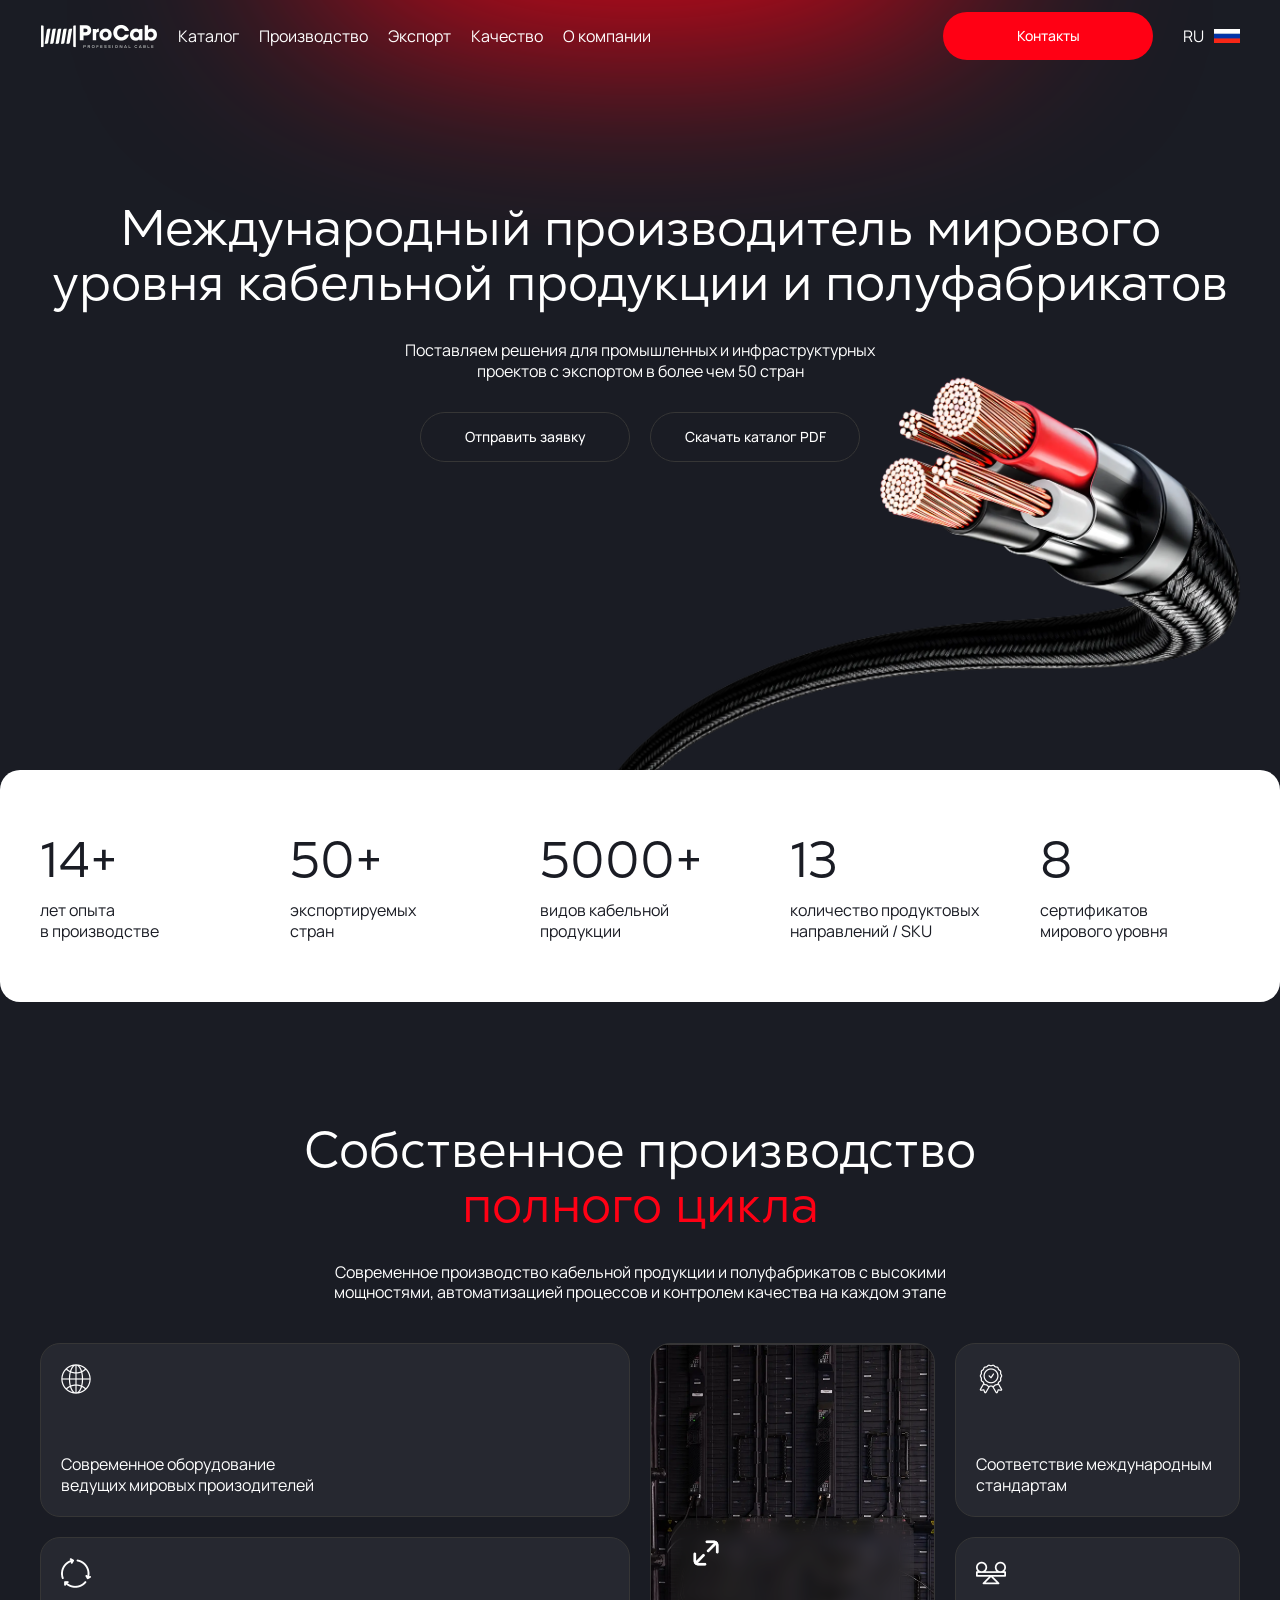
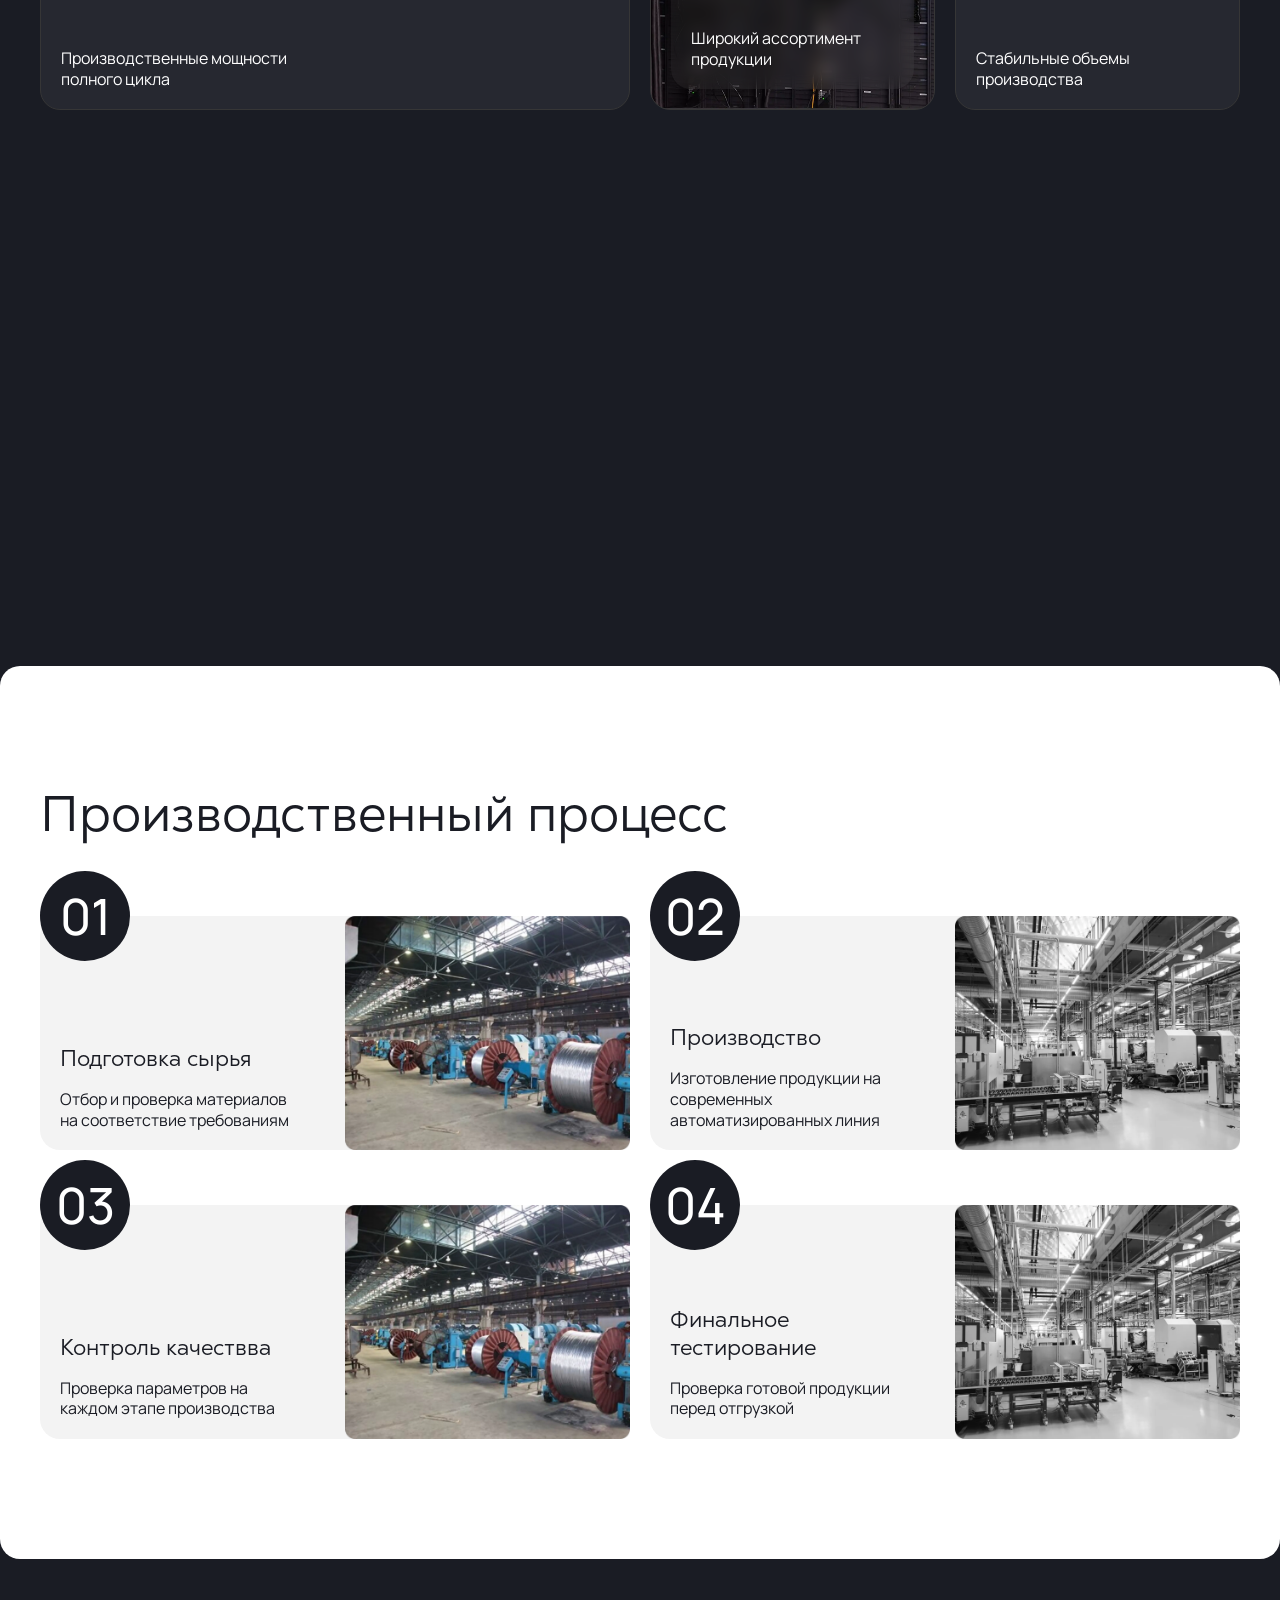
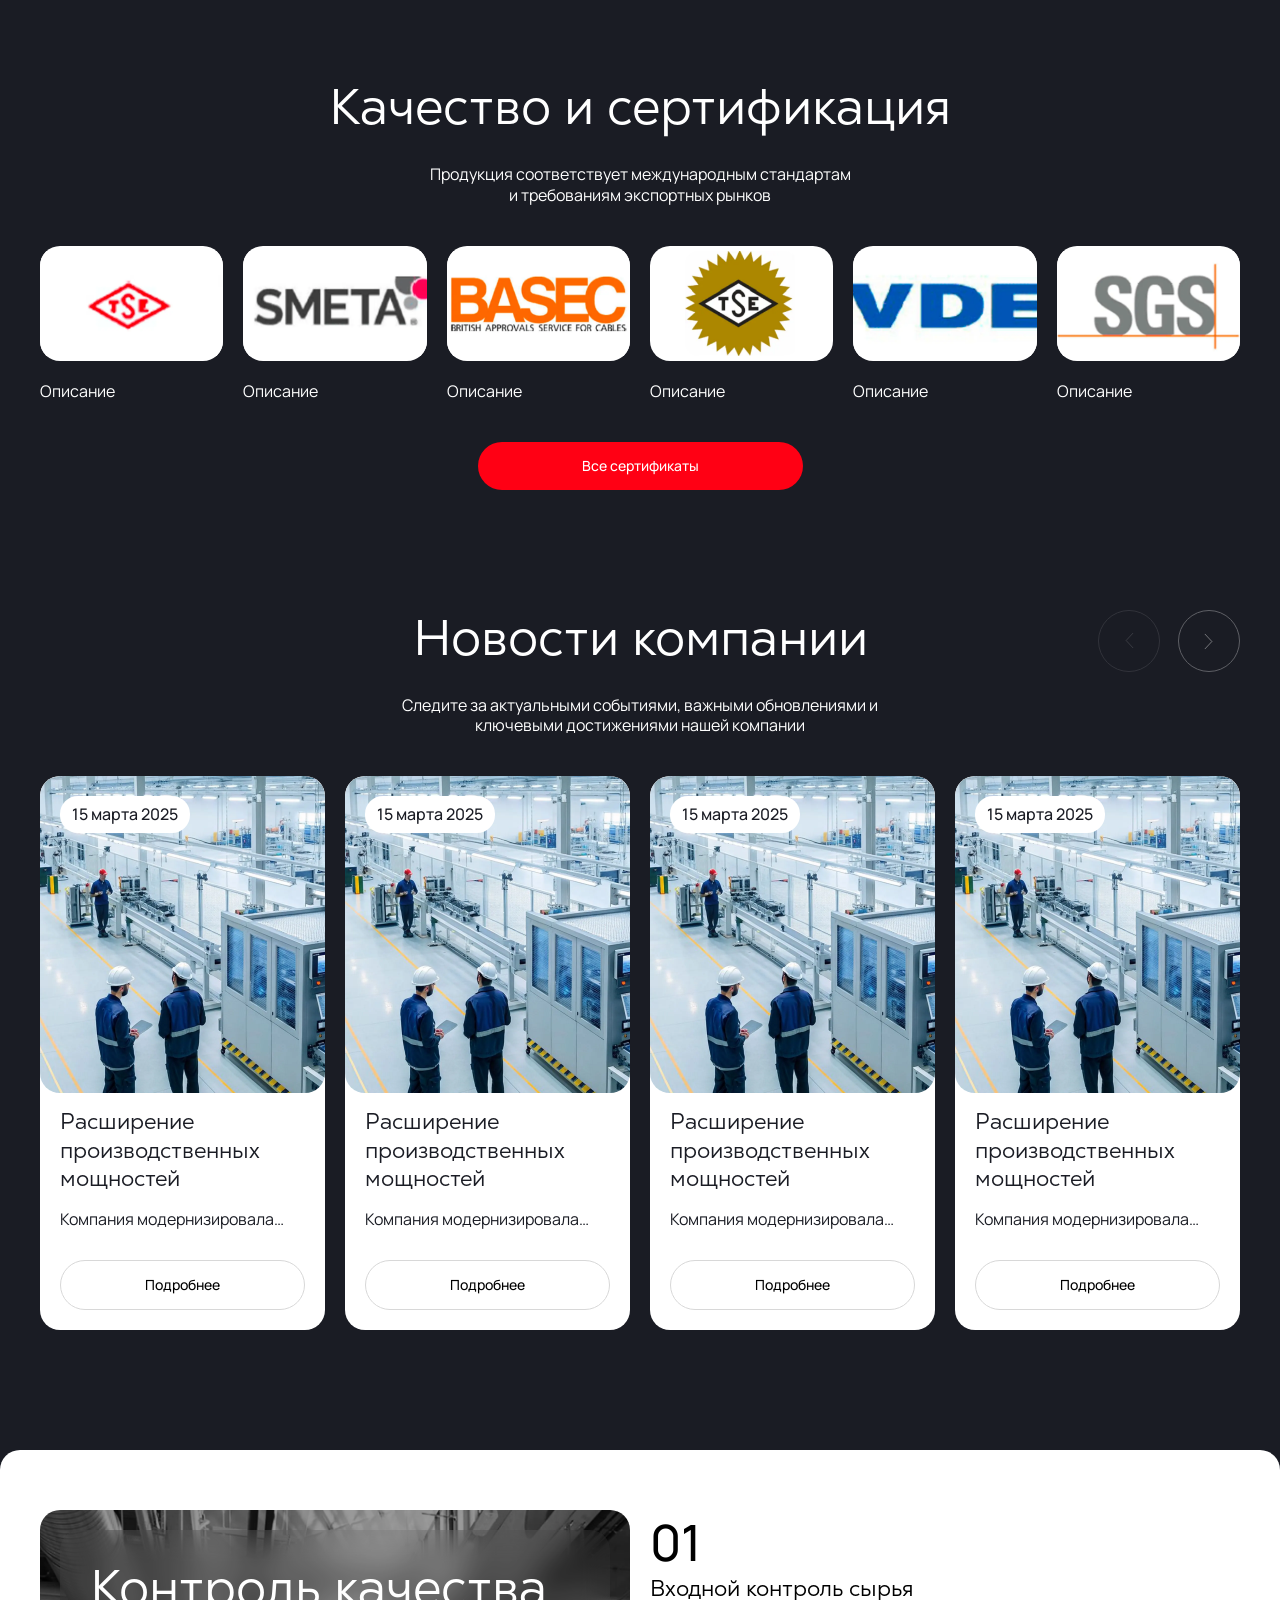
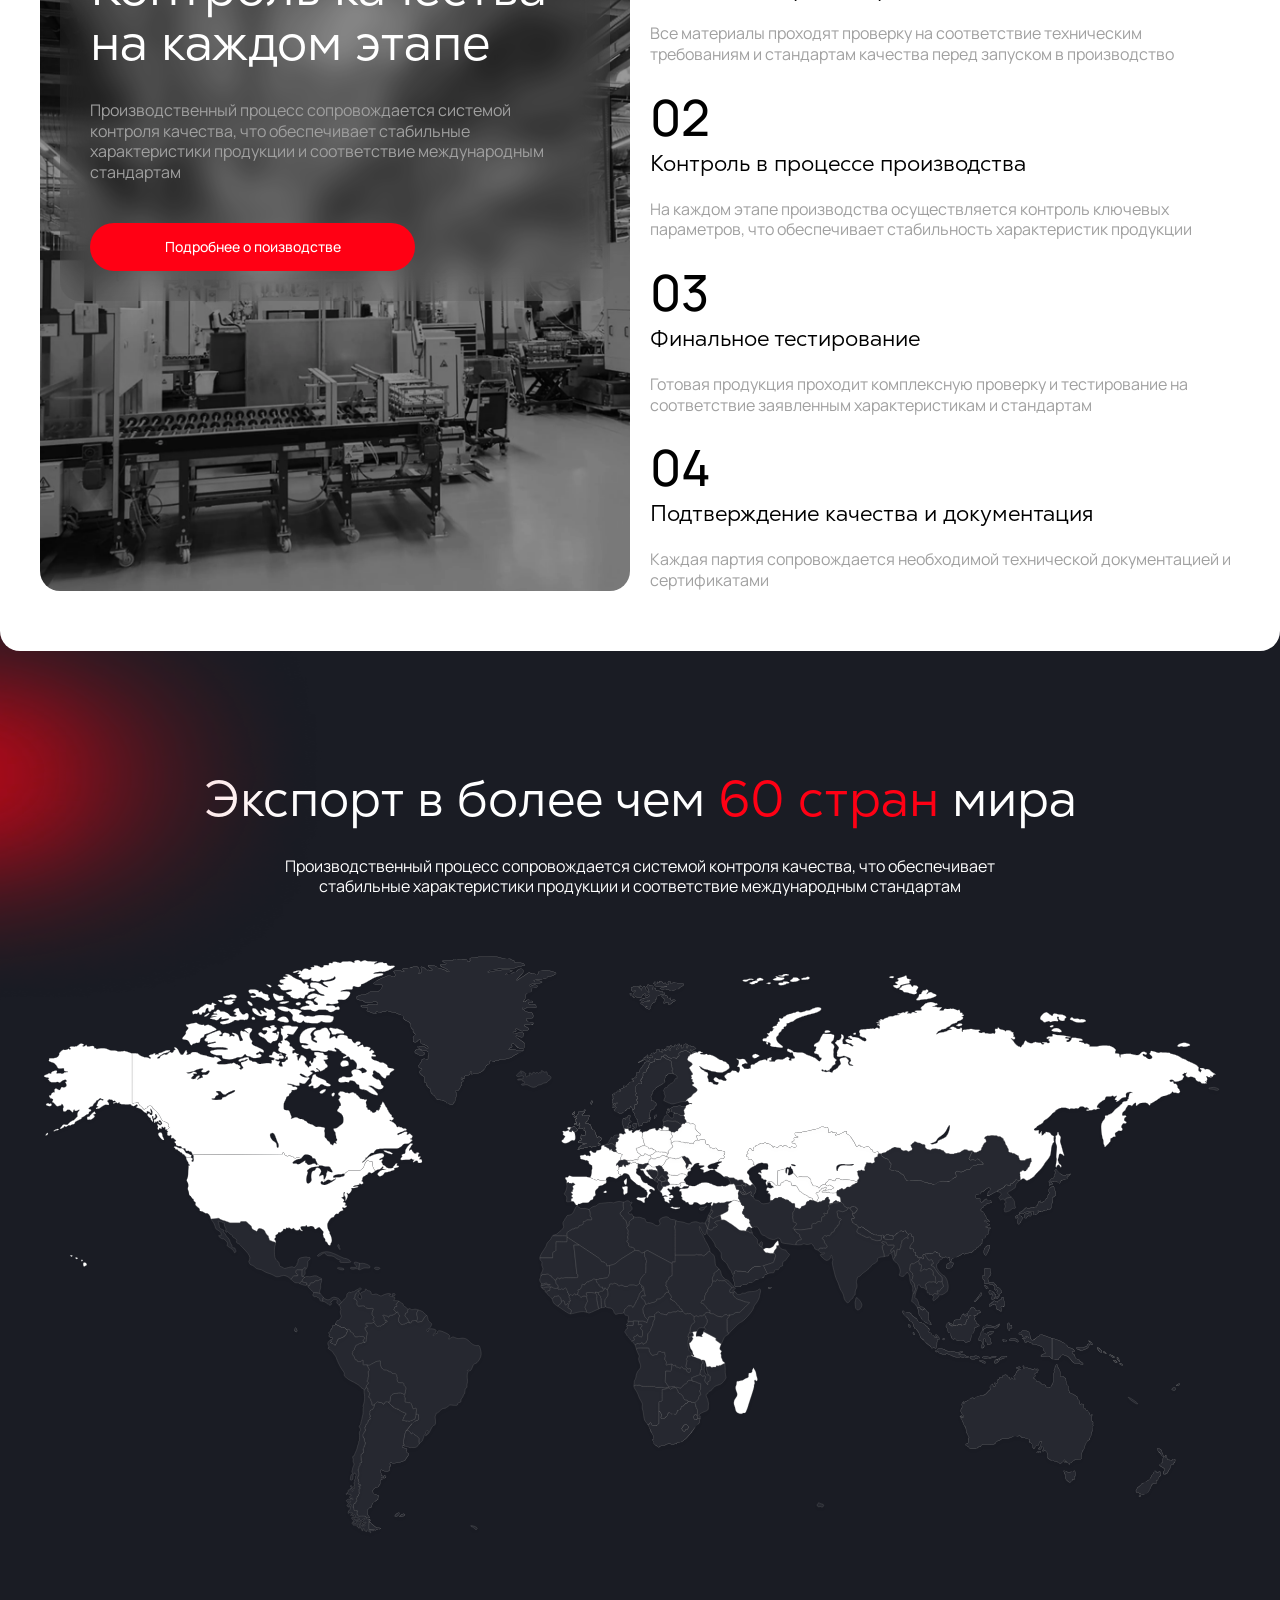
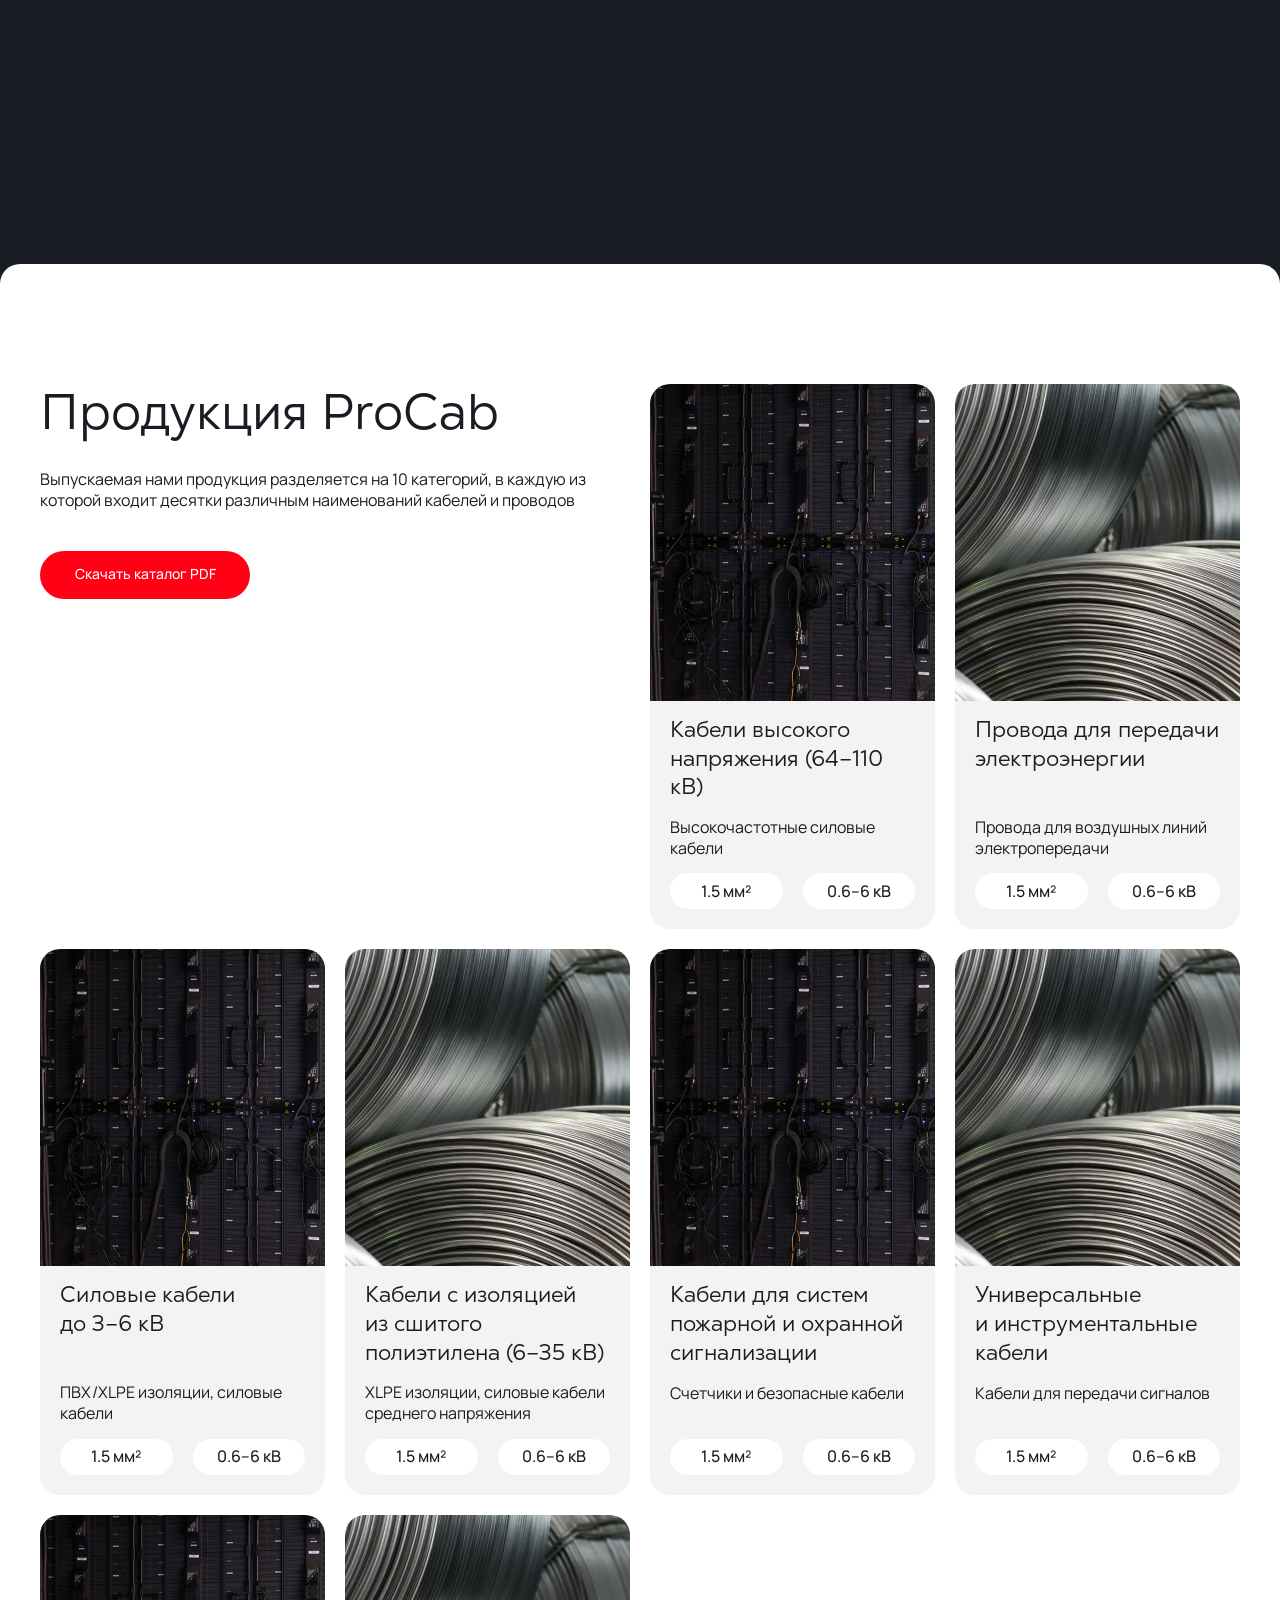
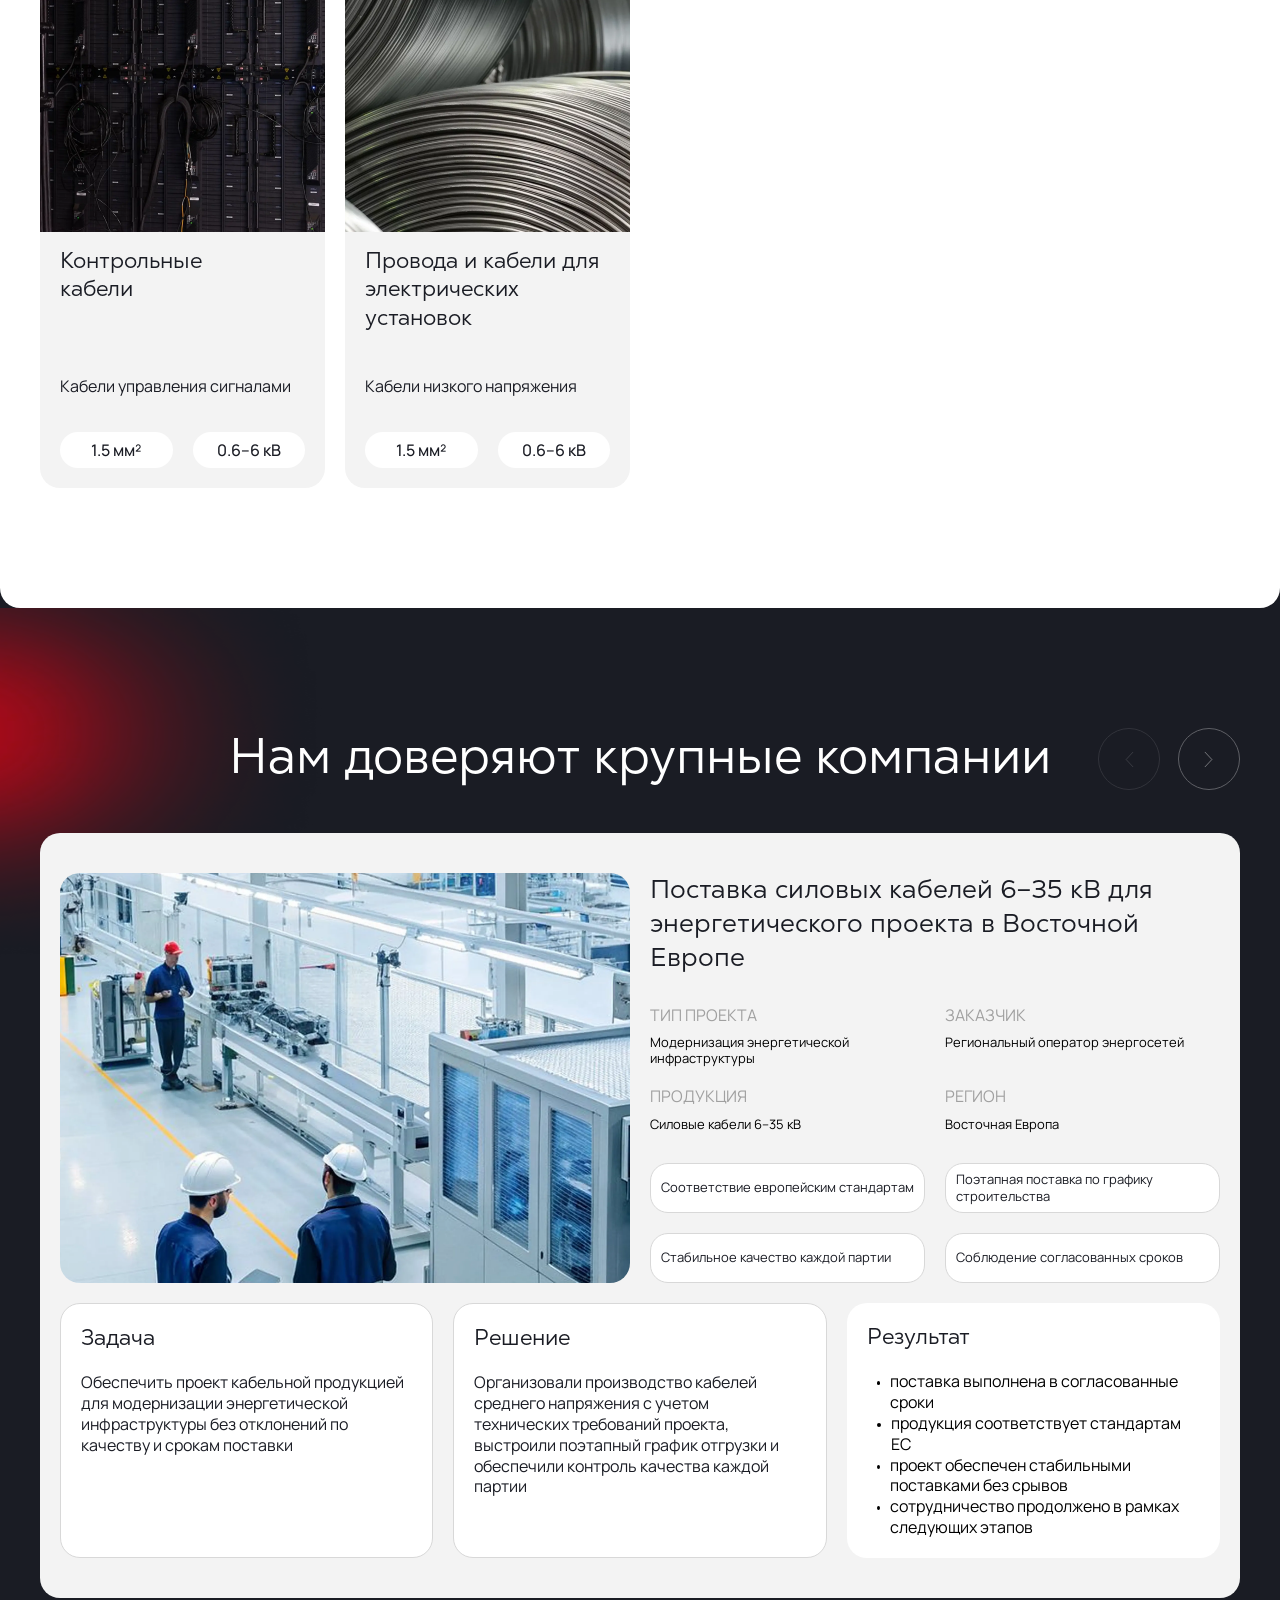
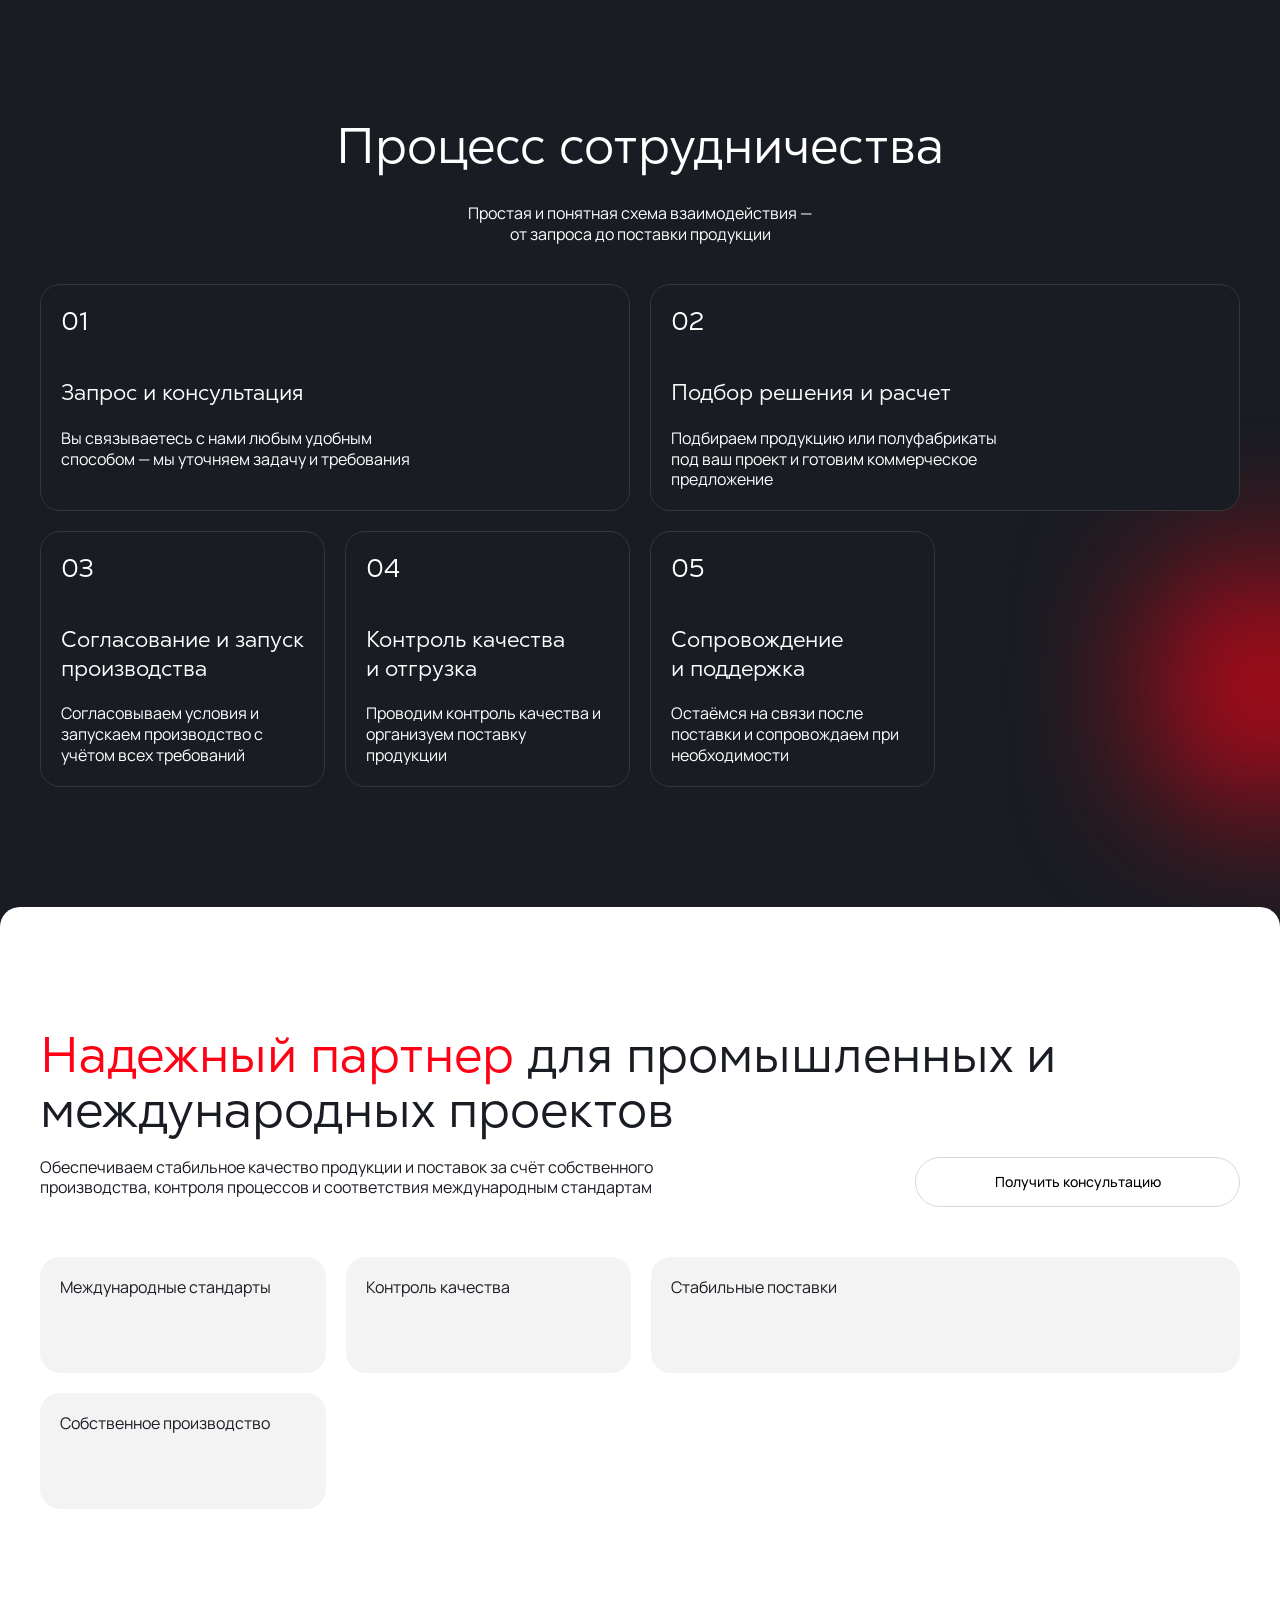
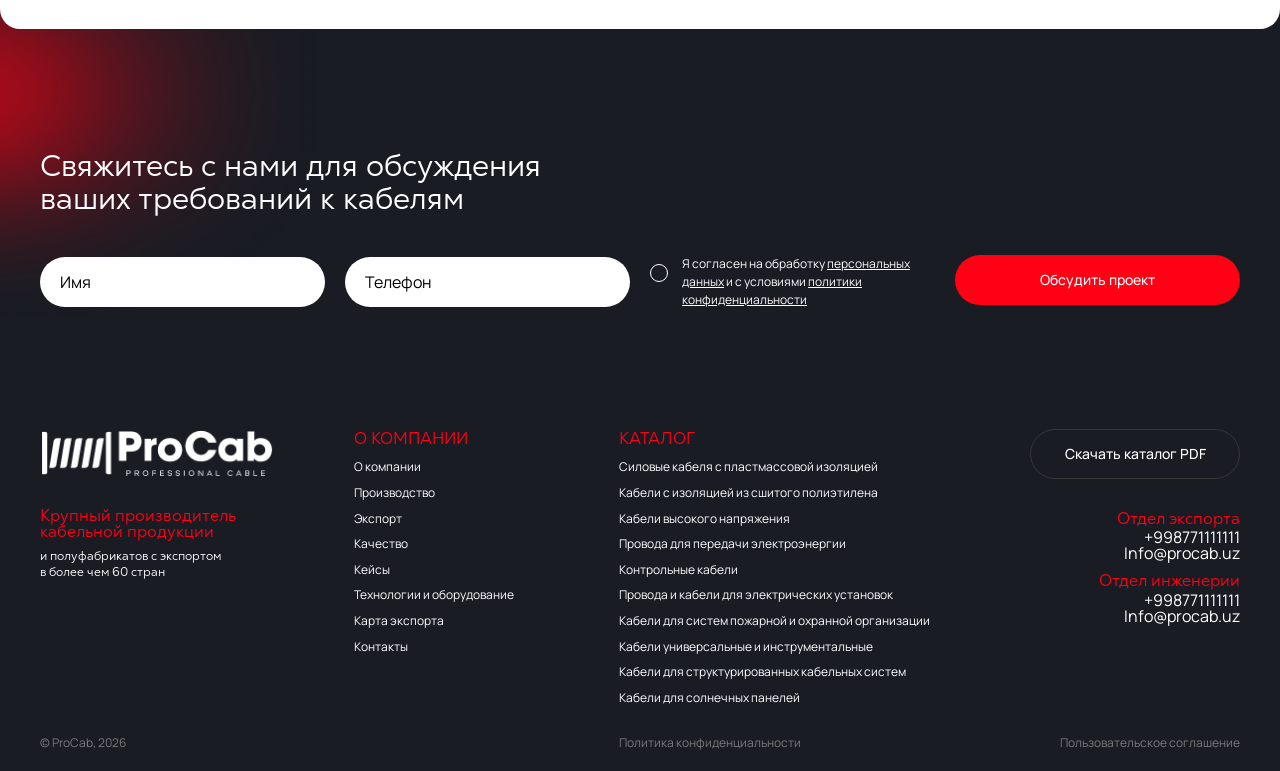
==== index.html @ 8ef6b18d "upd" ====
<!--header.html-->
<!doctype html>
<html lang="en">
<head>
  <meta charset="UTF-8">
  <meta name="viewport"
        content="width=device-width, user-scalable=no, initial-scale=1.0, maximum-scale=1.0, minimum-scale=1.0">
  <meta http-equiv="X-UA-Compatible" content="ie=edge">
  <meta name="format-detection" content="telephone=no">
  <link rel="preconnect" href="https://fonts.googleapis.com">
  <link rel="preconnect" href="https://fonts.gstatic.com" crossorigin>
  <link
    href="https://fonts.googleapis.com/css2?family=Manrope:wght@200..800&family=Montserrat:ital,wght@0,100..900;1,100..900&display=swap"
    rel="stylesheet">
  <link rel="icon" type="image/png" href="./img/icons/favicon.svg" sizes="32x32">
  <link rel="apple-touch-icon" href="./img/icons/favicon.svg">
  <link rel="mask-icon" href="./img/icons/favicon.svg" color="#000000">
  <link
    rel="stylesheet"
    href="https://cdn.jsdelivr.net/npm/swiper@11/swiper-bundle.min.css"
  />
  <title></title>
<script defer src="js/bundle.js"></script><script defer src="js/libs.js"></script><script defer src="js/style.js"></script><link href="css/style.min.css" rel="stylesheet"></head>
<body>

<header class="header">
  <div class="container">
    <div class="header-wrapper">
      <div class="header-left">
        <div class="logo">
          <img src="./img/logo.webp" alt="">
        </div>
        <nav class="header-nav">
          <div class="close-menu-button"></div>
          <ul class="main-menu">
            <li>
              <a href="#">Каталог</a>
            </li>
            <li>
              <a href="#">Производство</a>
            </li>
            <li>
              <a href="#">Экспорт</a>
            </li>
            <li>
              <a href="#">Качество</a>
            </li>
            <li>
              <a href="#">О компании</a>
            </li>
          </ul>
        </nav>
      </div>

      <div class="header-right">
        <div class="mobile-menu-button">
          <div class="line"></div>
          <div class="line"></div>
          <div class="line"></div>
        </div>
        <a href="#" class="btn btn-red">Контакты</a>
        <ul class="lang-switch">
          <li>
            RU
            <img src="./img/icons/lang-ru.webp" alt="">
          </li>
        </ul>
      </div>
    </div>
  </div>
</header>

<main>




<style>
  .header {
    background-color: transparent;
  }
</style>

<section class="main-banner">
  <div class="banner-back">
    <video muted loop autoplay src="./img/main-banner-frame.mp4"></video>
  </div>
  <div class="container">
    <div class="banner-content animate-block">
      <div class="title-colored title-colored-white">
        <h1>Международный производитель мирового уровня кабельной продукции и полуфабрикатов</h1>
      </div>
      <div class="description description-white">
        <p>Поставляем решения для промышленных и инфраструктурных проектов с экспортом в более чем 50 стран</p>
      </div>
      <div class="banner-buttons">
        <a href="#" class="btn btn-bordered">Отправить заявку</a>
        <a href="#" class="btn btn-bordered">Скачать каталог PDF</a>
      </div>
    </div>
    <img src="./img/main-banner-image.webp" alt="" class="banner-image animate-block" data-delay="500">
  </div>
</section>

<section class="stats-section animate-block">
  <div class="container">
    <div class="stats-wrapper block-stats-js">
      <div class="stat-item">
        <div class="stat-title">14+</div>
        <div class="stat-description">
          <p>лет опыта
            <br>
            в производстве</p>
        </div>
      </div>
      <div class="stat-item">
        <div class="stat-title">50+</div>
        <div class="stat-description">
          <p>экспортируемых <br> стран</p>
        </div>
      </div>
      <div class="stat-item">
        <div class="stat-title">5000+</div>
        <div class="stat-description">
          <p>видов кабельной <br> продукции</p>
        </div>
      </div>
      <div class="stat-item">
        <div class="stat-title">13</div>
        <div class="stat-description">
          <p>количество продуктовых направлений / SKU</p>
        </div>
      </div>
      <div class="stat-item">
        <div class="stat-title">8</div>
        <div class="stat-description">
          <p>сертификатов <br> мирового уровня</p>
        </div>
      </div>
    </div>
  </div>
</section>

<section class="production-section dark-section animate-block">
  <div class="container">
    <div class="title-colored title-colored-white">
      <h2>
        Собственное производство
        <strong>полного цикла</strong>
      </h2>
    </div>
    <div class="description description-white">
      <p>Современное производство кабельной продукции и полуфабрикатов с высокими мощностями, автоматизацией процессов и контролем качества на каждом этапе</p>
    </div>
    <div class="row">
      <div class="col-lg-6 col-md-12 col-m-12">
        <div class="card-item animate-block" data-animation="fade-left">
          <div class="card-icon">
            <img src="./img/icons/production-ccard-ico1.webp" alt="">
          </div>
          <p class="card-title">Современное оборудование ведущих мировых произодителей</p>
        </div>
        <div class="card-item animate-block" data-animation="fade-left" data-delay="150">
          <div class="card-icon">
            <img src="./img/icons/production-ccard-ico2.webp" alt="">
          </div>
          <p class="card-title">Производственные мощности полного цикла</p>
        </div>
      </div>
      <div class="col-lg-6 col-md-12 col-m-12">
        <div class="card-item production-card-blur animate-block" style="background-image: url(./img/production-card-blur-back.webp)" data-animation="fade-left" data-delay="300">
          <div class="card-content">
            <div class="card-icon">
              <img src="./img/icons/production-ccard-ico3.webp" alt="">
            </div>
            <p class="card-title">Широкий ассортимент продукции</p>
          </div>
        </div>
        <div class="card-item animate-block" data-animation="fade-left" data-delay="450">
          <div class="card-icon">
            <img src="./img/icons/production-ccard-ico4.webp" alt="">
          </div>
          <p class="card-title">Соответствие международным стандартам</p>
        </div>
        <div class="card-item animate-block" data-animation="fade-left" data-delay="600">
          <div class="card-icon">
            <img src="./img/icons/production-ccard-ico5.webp" alt="">
          </div>
          <p class="card-title">Стабильные объемы производства</p>
        </div>
      </div>
    </div>
  </div>
</section>

<section class="full-width-video-section animate-block">
  <video autoplay muted loop src="./img/adobestock-515194866_Jt2tm8rv.mp4"></video>
</section>

<section class="production-process-section animate-block">
  <div class="container">
    <h2>Производственный процесс</h2>
    <div class="process-cards">
      <div class="process-card animate-block" data-animation="fade-left">
        <div class="process-card-content">
          <div class="card-title">Подготовка сырья</div>
          <div class="card-description">
            <p>Отбор и проверка материалов
              на соответствие требованиям</p>
          </div>
        </div>
        <div class="process-card-image">
          <img src="./img/process-card-img1.webp" alt="">
        </div>
      </div>
      <div class="process-card animate-block" data-animation="fade-left" data-delay="150">
        <div class="process-card-content">
          <div class="card-title">Производство</div>
          <div class="card-description">
            <p>Изготовление продукции
              на современных
              автоматизированных линия</p>
          </div>
        </div>
        <div class="process-card-image">
          <img src="./img/process-card-img2.webp" alt="">
        </div>
      </div>
      <div class="process-card animate-block" data-animation="fade-left" data-delay="300">
        <div class="process-card-content">
          <div class="card-title">Контроль качествва</div>
          <div class="card-description">
            <p>Проверка параметров на каждом этапе производства</p>
          </div>
        </div>
        <div class="process-card-image">
          <img src="./img/process-card-img1.webp" alt="">
        </div>
      </div>
      <div class="process-card animate-block" data-animation="fade-left" data-delay="450">
        <div class="process-card-content">
          <div class="card-title">Финальное тестирование</div>
          <div class="card-description">
            <p>Проверка готовой продукции перед отгрузкой</p>
          </div>
        </div>
        <div class="process-card-image">
          <img src="./img/process-card-img2.webp" alt="">
        </div>
      </div>
    </div>
  </div>
</section>

<section class="certificates-section dark-section animate-block">
  <div class="container">
    <div class="title-colored title-colored-white">
      <h2>
        Качество и сертификация
      </h2>
    </div>
    <div class="description description-white">
      <p>Продукция соответствует международным стандартам
        и требованиям экспортных рынков</p>
    </div>
    <div class="certificates-grid">
      <div class="certificate-item animate-block">
        <div class="certificate-img open-modal-dialog" data-src="modal-certificate">
          <img src="./img/certificate-img1.webp" alt="">
        </div>
        <div class="description-white certificate-description">
          <p>Описание</p>
        </div>
      </div>
      <div class="certificate-item animate-block" data-delay="150">
        <div class="certificate-img open-modal-dialog" data-src="modal-certificate">
          <img src="./img/certificate-img2.webp" alt="">
        </div>
        <div class="description-white certificate-description">
          <p>Описание</p>
        </div>
      </div>
      <div class="certificate-item animate-block" data-delay="300">
        <div class="certificate-img open-modal-dialog" data-src="modal-certificate">
          <img src="./img/certificate-img3.webp" alt="">
        </div>
        <div class="description-white certificate-description">
          <p>Описание</p>
        </div>
      </div>
      <div class="certificate-item animate-block" data-delay="450">
        <div class="certificate-img open-modal-dialog" data-src="modal-certificate">
          <img src="./img/certificate-img4.webp" alt="">
        </div>
        <div class="description-white certificate-description">
          <p>Описание</p>
        </div>
      </div>
      <div class="certificate-item animate-block" data-delay="600">
        <div class="certificate-img open-modal-dialog" data-src="modal-certificate">
          <img src="./img/certificate-img5.webp" alt="">
        </div>
        <div class="description-white certificate-description">
          <p>Описание</p>
        </div>
      </div>
      <div class="certificate-item animate-block" data-delay="750">
        <div class="certificate-img open-modal-dialog" data-src="modal-certificate">
          <img src="./img/certificate-img6.webp" alt="">
        </div>
        <div class="description-white certificate-description">
          <p>Описание</p>
        </div>
      </div>
    </div>
    <div class="buttons-wrapper">
      <a href="#" class="btn btn-red">Все сертификаты</a>
    </div>
  </div>
</section>

<section class="blog-section dark-section slider-section animate-block">
  <div class="container">
    <div class="title-colored title-colored-white">
      <h2>
        Новости компании
      </h2>
      <div class="swiper-button swiper-button-prev"></div>
      <div class="swiper-button swiper-button-next"></div>
    </div>
    <div class="description description-white">
      <p>Следите за актуальными событиями, важными обновлениями и ключевыми достижениями нашей компании</p>
    </div>
    <div class="blog-slider slider-wrapper">
      <div class="swiper-wrapper">
        <div class="swiper-slide">
          <div class="blog-card">
            <div class="blog-card-image">
              <img src="./img/blog-card-image.webp" alt="">
              <p class="card-date">15 марта 2025</p>
            </div>
            <div class="card-content">
              <div class="card-title">Расширение производственных мощностей</div>
              <div class="card-description">
                <p>Компания модернизировала линии...</p>
              </div>
            </div>
            <div class="card-button">
              <a href="#" class="btn btn-bordered">Подробнее</a>
            </div>
          </div>
        </div>
        <div class="swiper-slide">
          <div class="blog-card">
            <div class="blog-card-image">
              <img src="./img/blog-card-image.webp" alt="">
              <p class="card-date">15 марта 2025</p>
            </div>
            <div class="card-content">
              <div class="card-title">Расширение производственных мощностей</div>
              <div class="card-description">
                <p>Компания модернизировала линии...</p>
              </div>
            </div>
            <div class="card-button">
              <a href="#" class="btn btn-bordered">Подробнее</a>
            </div>
          </div>
        </div>
        <div class="swiper-slide">
          <div class="blog-card">
            <div class="blog-card-image">
              <img src="./img/blog-card-image.webp" alt="">
              <p class="card-date">15 марта 2025</p>
            </div>
            <div class="card-content">
              <div class="card-title">Расширение производственных мощностей</div>
              <div class="card-description">
                <p>Компания модернизировала линии...</p>
              </div>
            </div>
            <div class="card-button">
              <a href="#" class="btn btn-bordered">Подробнее</a>
            </div>
          </div>
        </div>
        <div class="swiper-slide">
          <div class="blog-card">
            <div class="blog-card-image">
              <img src="./img/blog-card-image.webp" alt="">
              <p class="card-date">15 марта 2025</p>
            </div>
            <div class="card-content">
              <div class="card-title">Расширение производственных мощностей</div>
              <div class="card-description">
                <p>Компания модернизировала линии...</p>
              </div>
            </div>
            <div class="card-button">
              <a href="#" class="btn btn-bordered">Подробнее</a>
            </div>
          </div>
        </div>
        <div class="swiper-slide">
          <div class="blog-card">
            <div class="blog-card-image">
              <img src="./img/blog-card-image.webp" alt="">
              <p class="card-date">15 марта 2025</p>
            </div>
            <div class="card-content">
              <div class="card-title">Расширение производственных мощностей</div>
              <div class="card-description">
                <p>Компания модернизировала линии...</p>
              </div>
              <div class="card-button">
                <a href="#" class="btn btn-bordered">Подробнее</a>
              </div>
            </div>
          </div>
        </div>
      </div>
    </div>
  </div>
</section>


<section class="quality-section animate-block">
  <div class="container">
   <div class="row">
     <div class="col-lg-6 col-md-12 col-m-12">
       <div class="quality-content" style="background-image: url(./img/quality-content-back.webp)">
         <div class="content-wrapper">
           <div class="title-colored title-colored-white">
             <h2>
               Контроль качества <br> на каждом этапе
             </h2>
           </div>
           <div class="description description-white">
             <p>Производственный процесс сопровождается системой контроля качества, что обеспечивает стабильные характеристики продукции и соответствие международным стандартам</p>
           </div>
           <a href="#" class="btn btn-red">Подробнее о поизводстве</a>
         </div>
       </div>
     </div>
     <div class="col-lg-6 col-md-12 col-m-12">
       <div class="quality-steps">
         <div class="step-item animate-block" data-delay="150">
           <div class="card-title">Входной контроль сырья</div>
           <div class="step-description">
             <p>Все материалы проходят проверку на соответствие техническим требованиям и стандартам качества перед запуском в производство</p>
           </div>
         </div>
         <div class="step-item animate-block" data-delay="300">
           <div class="card-title">Контроль в процессе производства</div>
           <div class="step-description">
             <p>На каждом этапе производства осуществляется контроль ключевых параметров, что обеспечивает стабильность характеристик продукции</p>
           </div>
         </div>
         <div class="step-item animate-block" data-delay="450">
           <div class="card-title">Финальное тестирование</div>
           <div class="step-description">
             <p>Готовая продукция проходит комплексную проверку и  тестирование
               на соответствие заявленным характеристикам и стандартам</p>
           </div>
         </div>
         <div class="step-item animate-block" data-delay="600">
           <div class="card-title">Подтверждение качества и документация</div>
           <div class="step-description">
             <p>Каждая партия сопровождается необходимой технической документацией и сертификатами</p>
           </div>
         </div>
       </div>
     </div>
   </div>
  </div>
</section>

<section class="migration-map-section migration-map-section-home animate-block">
  <div class="container">
    <div class="title-colored title-colored-white">
      <h2>
        Экспорт в более чем
        <strong>60 стран</strong>
        мира
      </h2>
    </div>
    <div class="description description-white">
      <p>Производственный процесс сопровождается системой контроля качества, что обеспечивает стабильные характеристики продукции и соответствие международным стандартам</p>
    </div>
    <div class="map-wrapper">
      <img class="map-image" src="./img/migration-map.svg" alt="Карта">
      <img class="map-image map-image-active" src="./img/migration-map-active.svg" alt="Карта">
    </div>
    <div class="benefits-block">
      <div class="card-item animate-block" data-animation="fade-left">
        <div class="card-icon">
          <img src="./img/icons/migration-card-ico1.webp" alt="">
        </div>
        <p class="card-title">Сопровождение документов</p>
      </div>
      <div class="card-item animate-block" data-animation="fade-left" data-delay="150">
        <div class="card-icon">
          <img src="./img/icons/migration-card-ico2.webp" alt="">
        </div>
        <p class="card-title">Логистика и сроки</p>
      </div>
      <div class="card-item animate-block" data-animation="fade-left" data-delay="300">
        <div class="card-icon">
          <img src="./img/icons/migration-ico-home.svg" alt="">
        </div>
        <p class="card-title">Работа под требования проекта</p>
      </div>
      <div class="card-item animate-block" data-animation="fade-left" data-delay="450">
        <div class="card-icon">
          <img src="./img/icons/production-ccard-ico1.webp" alt="">
        </div>
        <p class="card-title">Опыт международных поставок</p>
      </div>
    </div>
  </div>
</section>


<section class="product-section animate-block">
  <div class="container">
    <div class="products-grid">
      <div class="product-head">
        <h2>Продукция ProCab</h2>
        <div class="description">
          <p>Выпускаемая нами продукция разделяется на 10 категорий, в каждую
            из которой входит десятки различным наименований кабелей и проводов</p>
        </div>
        <a href="#" class="btn btn-red">Скачать каталог PDF</a>
      </div>

      <div class="product-card animate-block" data-delay="150">
        <div class="product-card-image">
          <img src="./img/product-card-img1.webp" alt="">
        </div>
        <div class="card-content">
          <a href="#" class="card-title">Кабели высокого <br> напряжения (64–110 кВ)</a>
          <div class="card-content-bottom">
            <div class="card-description">
              <p>Высокочастотные силовые кабели</p>
            </div>
            <div class="card-attributes">
              <div class="attribute">1.5 мм²</div>
              <div class="attribute">0.6–6 кВ</div>
            </div>
          </div>
        </div>
      </div>

      <div class="product-card animate-block" data-delay="300">
        <div class="product-card-image">
          <img src="./img/product-card-img2.webp" alt="">
        </div>
        <div class="card-content">
          <a href="#" class="card-title">Провода для передачи электроэнергии</a>
          <div class="card-content-bottom">
            <div class="card-description">
              <p>Провода для воздушных линий электропередачи</p>
            </div>
            <div class="card-attributes">
              <div class="attribute">1.5 мм²</div>
              <div class="attribute">0.6–6 кВ</div>
            </div>
          </div>
        </div>
      </div>

      <div class="product-card animate-block" data-delay="450">
        <div class="product-card-image">
          <img src="./img/product-card-img1.webp" alt="">
        </div>
        <div class="card-content">
          <a href="#" class="card-title">Силовые кабели <br> до 3–6 кВ</a>
          <div class="card-content-bottom">
            <div class="card-description">
              <p>ПВХ/XLPE изоляции, силовые кабели</p>
            </div>
            <div class="card-attributes">
              <div class="attribute">1.5 мм²</div>
              <div class="attribute">0.6–6 кВ</div>
            </div>
          </div>
        </div>
      </div>

      <div class="product-card animate-block" data-delay="600">
        <div class="product-card-image">
          <img src="./img/product-card-img2.webp" alt="">
        </div>
        <div class="card-content">
          <a href="#" class="card-title">Кабели с изоляцией <br> из сшитого полиэтилена (6–35 кВ)</a>
          <div class="card-content-bottom">
            <div class="card-description">
              <p>XLPE изоляции, силовые кабели среднего напряжения</p>
            </div>
            <div class="card-attributes">
              <div class="attribute">1.5 мм²</div>
              <div class="attribute">0.6–6 кВ</div>
            </div>
          </div>
        </div>
      </div>

      <div class="product-card animate-block" data-delay="750">
        <div class="product-card-image">
          <img src="./img/product-card-img1.webp" alt="">
        </div>
        <div class="card-content">
          <a href="#" class="card-title">Кабели для систем пожарной и охранной сигнализации</a>
          <div class="card-content-bottom">
            <div class="card-description">
              <p>Счетчики и безопасные кабели</p>
            </div>
            <div class="card-attributes">
              <div class="attribute">1.5 мм²</div>
              <div class="attribute">0.6–6 кВ</div>
            </div>
          </div>
        </div>
      </div>

      <div class="product-card animate-block" data-delay="900">
        <div class="product-card-image">
          <img src="./img/product-card-img2.webp" alt="">
        </div>
        <div class="card-content">
          <a href="#" class="card-title">Универсальные <br> и инструментальные кабели</a>
          <div class="card-content-bottom">
            <div class="card-description">
              <p>Кабели для передачи сигналов</p>
            </div>
            <div class="card-attributes">
              <div class="attribute">1.5 мм²</div>
              <div class="attribute">0.6–6 кВ</div>
            </div>
          </div>
        </div>
      </div>

      <div class="product-card animate-block" data-delay="1050">
        <div class="product-card-image">
          <img src="./img/product-card-img1.webp" alt="">
        </div>
        <div class="card-content">
          <a href="#" class="card-title">Контрольные <br> кабели</a>
          <div class="card-content-bottom">
            <div class="card-description">
              <p>Кабели управления сигналами</p>
            </div>
            <div class="card-attributes">
              <div class="attribute">1.5 мм²</div>
              <div class="attribute">0.6–6 кВ</div>
            </div>
          </div>
        </div>
      </div>

      <div class="product-card animate-block" data-delay="1200">
        <div class="product-card-image">
          <img src="./img/product-card-img2.webp" alt="">
        </div>
        <div class="card-content">
          <a href="#" class="card-title">Провода и кабели для электрических установок</a>
          <div class="card-content-bottom">
            <div class="card-description">
              <p>Кабели низкого напряжения</p>
            </div>
            <div class="card-attributes">
              <div class="attribute">1.5 мм²</div>
              <div class="attribute">0.6–6 кВ</div>
            </div>
          </div>
        </div>
      </div>

      <div class="product-card animate-block" data-delay="1350">
        <div class="product-card-image">
          <img src="./img/product-card-img1.webp" alt="">
        </div>
        <div class="card-content">
          <a href="#" class="card-title">Кабели для структурированных кабельных систем (СКС)</a>
          <div class="card-content-bottom">
            <div class="card-description">
              <p>Кабели передних данных</p>
            </div>
            <div class="card-attributes">
              <div class="attribute">1.5 мм²</div>
              <div class="attribute">0.6–6 кВ</div>
            </div>
          </div>
        </div>
      </div>

      <div class="product-card animate-block" data-delay="1500">
        <div class="product-card-image">
          <img src="./img/product-card-img2.webp" alt="">
        </div>
        <div class="card-content">
          <a href="#" class="card-title">Кабели для солнечных панелей</a>
          <div class="card-content-bottom">
            <div class="card-description">
              <p>Кабели для солнечной энергетики</p>
            </div>
            <div class="card-attributes">
              <div class="attribute">1.5 мм²</div>
              <div class="attribute">0.6–6 кВ</div>
            </div>
          </div>
        </div>
      </div>

    </div>
  </div>
</section>


<section class="partners-company-section slider-section">
  <div class="container">
    <div class="title-colored title-colored-white animate-block">
      <h2>
        Нам доверяют крупные компании
      </h2>
      <div class="swiper-button swiper-button-prev"></div>
      <div class="swiper-button swiper-button-next"></div>
    </div>
    <div class="partner-slider slider-wrapper">
      <div class="swiper-wrapper">
        <div class="swiper-slide">
          <div class="partner-card">
            <div class="partner-card-image animate-block" data-delay="150">
              <img src="./img/partner-company-img.webp" alt="">
            </div>
            <div class="partner-card-content">
              <div class="partner-card-title animate-block">Поставка силовых кабелей 6–35 кВ
                для энергетического проекта в Восточной Европе</div>
              <div class="partner-card-list animate-block" data-delay="300">
                <div class="card-list-item">
                  <div class="card-list-item-title">ТИП ПРОЕКТА</div>
                  <div class="card-list-item-subtitle">Модернизация энергетической инфраструктуры</div>
                </div>
                <div class="card-list-item">
                  <div class="card-list-item-title">ЗАКАЗЧИК</div>
                  <div class="card-list-item-subtitle">Региональный оператор энергосетей</div>
                </div>
                <div class="card-list-item">
                  <div class="card-list-item-title">ПРОДУКЦИЯ</div>
                  <div class="card-list-item-subtitle">Силовые кабели 6–35 кВ</div>
                </div>
                <div class="card-list-item">
                  <div class="card-list-item-title">РЕГИОН</div>
                  <div class="card-list-item-subtitle">Восточная Европа</div>
                </div>
              </div>
              <div class="partner-card-list partner-card-list-bottom animate-block" data-delay="450">
                <div class="card-list-item card-list-item-card">Соответствие европейским стандартам</div>
                <div class="card-list-item card-list-item-card">Поэтапная поставка по графику строительства</div>
                <div class="card-list-item card-list-item-card">Стабильное качество каждой партии</div>
                <div class="card-list-item card-list-item-card">Соблюдение согласованных сроков</div>
              </div>
            </div>
            <div class="partner-card-solutions">
              <div class="solution-item animate-block" data-delay="600">
                <div class="card-title">Задача</div>
                <div class="solution-content">
                  <p>Обеспечить проект кабельной продукцией для модернизации энергетической инфраструктуры без отклонений по качеству и срокам поставки</p>
                </div>
              </div>
              <div class="solution-item animate-block" data-delay="700">
                <div class="card-title">Решение</div>
                <div class="solution-content">
                  <p>Организовали производство кабелей среднего напряжения с учетом технических требований проекта, выстроили поэтапный график отгрузки
                    и обеспечили контроль качества каждой партии</p>
                </div>
              </div>
              <div class="solution-item animate-block" data-delay="800">
                <div class="card-title">Результат</div>
                <div class="solution-content">
                  <ul>
                    <li>поставка выполнена в согласованные сроки</li>
                    <li>продукция соответствует стандартам ЕС</li>
                    <li>проект обеспечен стабильными поставками без срывов</li>
                    <li>сотрудничество продолжено в рамках следующих этапов</li>
                  </ul>
                </div>
              </div>
            </div>
          </div>
        </div>
        <div class="swiper-slide">
          <div class="partner-card">
            <div class="partner-card-image animate-block" data-delay="150">
              <img src="./img/partner-company-img.webp" alt="">
            </div>
            <div class="partner-card-content">
              <div class="partner-card-title animate-block">Поставка силовых кабелей 6–35 кВ
                для энергетического проекта в Восточной Европе</div>
              <div class="partner-card-list animate-block" data-delay="300">
                <div class="card-list-item">
                  <div class="card-list-item-title">ТИП ПРОЕКТА</div>
                  <div class="card-list-item-subtitle">Модернизация энергетической инфраструктуры</div>
                </div>
                <div class="card-list-item">
                  <div class="card-list-item-title">ЗАКАЗЧИК</div>
                  <div class="card-list-item-subtitle">Региональный оператор энергосетей</div>
                </div>
                <div class="card-list-item">
                  <div class="card-list-item-title">ПРОДУКЦИЯ</div>
                  <div class="card-list-item-subtitle">Силовые кабели 6–35 кВ</div>
                </div>
                <div class="card-list-item">
                  <div class="card-list-item-title">РЕГИОН</div>
                  <div class="card-list-item-subtitle">Восточная Европа</div>
                </div>
              </div>
              <div class="partner-card-list partner-card-list-bottom animate-block" data-delay="450">
                <div class="card-list-item card-list-item-card">Соответствие европейским стандартам</div>
                <div class="card-list-item card-list-item-card">Поэтапная поставка по графику строительства</div>
                <div class="card-list-item card-list-item-card">Стабильное качество каждой партии</div>
                <div class="card-list-item card-list-item-card">Соблюдение согласованных сроков</div>
              </div>
            </div>
            <div class="partner-card-solutions">
              <div class="solution-item animate-block" data-delay="600">
                <div class="card-title">Задача</div>
                <div class="solution-content">
                  <p>Обеспечить проект кабельной продукцией для модернизации энергетической инфраструктуры без отклонений по качеству и срокам поставки</p>
                </div>
              </div>
              <div class="solution-item animate-block" data-delay="700">
                <div class="card-title">Решение</div>
                <div class="solution-content">
                  <p>Организовали производство кабелей среднего напряжения с учетом технических требований проекта, выстроили поэтапный график отгрузки
                    и обеспечили контроль качества каждой партии</p>
                </div>
              </div>
              <div class="solution-item animate-block" data-delay="800">
                <div class="card-title">Результат</div>
                <div class="solution-content">
                  <ul>
                    <li>поставка выполнена в согласованные сроки</li>
                    <li>продукция соответствует стандартам ЕС</li>
                    <li>проект обеспечен стабильными поставками без срывов</li>
                    <li>сотрудничество продолжено в рамках следующих этапов</li>
                  </ul>
                </div>
              </div>
            </div>
          </div>
        </div>
        <div class="swiper-slide">
          <div class="partner-card">
            <div class="partner-card-image animate-block" data-delay="150">
              <img src="./img/partner-company-img.webp" alt="">
            </div>
            <div class="partner-card-content">
              <div class="partner-card-title animate-block">Поставка силовых кабелей 6–35 кВ
                для энергетического проекта в Восточной Европе</div>
              <div class="partner-card-list animate-block" data-delay="300">
                <div class="card-list-item">
                  <div class="card-list-item-title">ТИП ПРОЕКТА</div>
                  <div class="card-list-item-subtitle">Модернизация энергетической инфраструктуры</div>
                </div>
                <div class="card-list-item">
                  <div class="card-list-item-title">ЗАКАЗЧИК</div>
                  <div class="card-list-item-subtitle">Региональный оператор энергосетей</div>
                </div>
                <div class="card-list-item">
                  <div class="card-list-item-title">ПРОДУКЦИЯ</div>
                  <div class="card-list-item-subtitle">Силовые кабели 6–35 кВ</div>
                </div>
                <div class="card-list-item">
                  <div class="card-list-item-title">РЕГИОН</div>
                  <div class="card-list-item-subtitle">Восточная Европа</div>
                </div>
              </div>
              <div class="partner-card-list partner-card-list-bottom animate-block" data-delay="450">
                <div class="card-list-item card-list-item-card">Соответствие европейским стандартам</div>
                <div class="card-list-item card-list-item-card">Поэтапная поставка по графику строительства</div>
                <div class="card-list-item card-list-item-card">Стабильное качество каждой партии</div>
                <div class="card-list-item card-list-item-card">Соблюдение согласованных сроков</div>
              </div>
            </div>
            <div class="partner-card-solutions">
              <div class="solution-item animate-block" data-delay="600">
                <div class="card-title">Задача</div>
                <div class="solution-content">
                  <p>Обеспечить проект кабельной продукцией для модернизации энергетической инфраструктуры без отклонений по качеству и срокам поставки</p>
                </div>
              </div>
              <div class="solution-item animate-block" data-delay="700">
                <div class="card-title">Решение</div>
                <div class="solution-content">
                  <p>Организовали производство кабелей среднего напряжения с учетом технических требований проекта, выстроили поэтапный график отгрузки
                    и обеспечили контроль качества каждой партии</p>
                </div>
              </div>
              <div class="solution-item animate-block" data-delay="800">
                <div class="card-title">Результат</div>
                <div class="solution-content">
                  <ul>
                    <li>поставка выполнена в согласованные сроки</li>
                    <li>продукция соответствует стандартам ЕС</li>
                    <li>проект обеспечен стабильными поставками без срывов</li>
                    <li>сотрудничество продолжено в рамках следующих этапов</li>
                  </ul>
                </div>
              </div>
            </div>
          </div>
        </div>
      </div>
    </div>
  </div>
</section>

<section class="cooperation-process-section dark-section animate-block">
  <div class="container">
    <div class="title-colored title-colored-white">
      <h2>
        Процесс сотрудничества
      </h2>
    </div>
    <div class="description description-white">
      <p>Простая и понятная схема взаимодействия — от запроса до поставки продукции</p>
    </div>
    <div class="process-grid">
      <div class="process-item animate-block" data-delay="150">
        <div class="process-item-content">
          <div class="card-title">Запрос и консультация</div>
          <div class="card-description">
            <p>Вы связываетесь с нами любым удобным способом — мы уточняем задачу и требования</p>
          </div>
        </div>
      </div>
      <div class="process-item animate-block" data-delay="300">
        <div class="process-item-content">
          <div class="card-title">Подбор решения и расчет</div>
          <div class="card-description">
            <p>Подбираем продукцию или полуфабрикаты под ваш проект и готовим коммерческое предложение</p>
          </div>
        </div>
      </div>
      <div class="process-item animate-block" data-delay="450">
        <div class="process-item-content">
          <div class="card-title">Согласование и запуск производства</div>
          <div class="card-description">
            <p>Согласовываем условия и запускаем производство с учётом всех требований</p>
          </div>
        </div>
      </div>
      <div class="process-item animate-block" data-delay="600">
        <div class="process-item-content">
          <div class="card-title">Контроль качества <br> и отгрузка</div>
          <div class="card-description">
            <p>Проводим контроль качества
              и организуем поставку продукции</p>
          </div>
        </div>
      </div>
      <div class="process-item animate-block" data-delay="750">
        <div class="process-item-content">
          <div class="card-title">Сопровождение <br>и поддержка</div>
          <div class="card-description">
            <p>Остаёмся на связи после поставки
              и сопровождаем при необходимости</p>
          </div>
        </div>
      </div>
      <div class="process-item animate-block" data-delay="900">
        <div class="card-description">
          <p>Оставьте заявку — мы свяжемся с вами и предложим решение</p>
        </div>
        <a href="#" class="btn btn-red">Получить консультацию</a>
      </div>
    </div>
  </div>
</section>

<section class="partner-advantages-section animate-block">
  <div class="container">
    <h2>
      <strong>Надежный партнер</strong>
      для промышленных
      и международных проектов
    </h2>
    <div class="description">
      <p>Обеспечиваем стабильное качество продукции и поставок за счёт собственного производства, контроля процессов и соответствия международным стандартам</p>
      <a href="#" class="btn btn-bordered">Получить консультацию</a>
    </div>
    <div class="advantages-grid">
      <div class="advantage-card animate-block" data-delay="150">
        <p>Международные стандарты</p>
      </div>
      <div class="advantage-card animate-block" data-delay="300">
        <p>Контроль качества</p>
      </div>
      <div class="advantage-card animate-block" data-delay="450">
        <p>Стабильные поставки</p>
      </div>
      <div class="advantage-card animate-block" data-delay="600">
        <p>Собственное производство</p>
      </div>
      <div class="advantage-card animate-block" data-delay="750">
        <p>Экспортный опыт</p>
      </div>
      <div class="advantage-card animate-block" data-delay="900">
        <p>Техническая экспертиза</p>
      </div>
    </div>
  </div>
</section>

<section class="callback-section animate-block" data-delay="200">
  <div class="container">
    <div class="title-colored title-colored-white">
      <h2>
        Свяжитесь с нами для обсуждения ваших требований к кабелям
      </h2>
    </div>

    <div class="form-wrapper">
      <div class="wpcf7 js" id="wpcf7-f35-o1" lang="ru-RU" dir="ltr" data-wpcf7-id="35">
        <div class="screen-reader-response"><p role="status" aria-live="polite" aria-atomic="true"></p> <ul></ul></div>
        <form action="/dev/#wpcf7-f35-o1" method="post" class="wpcf7-form init" aria-label="Контактная форма" novalidate="novalidate" data-status="init">
          <fieldset class="hidden-fields-container"><input type="hidden" name="_wpcf7" value="35"><input type="hidden" name="_wpcf7_version" value="6.1.5"><input type="hidden" name="_wpcf7_locale" value="ru_RU"><input type="hidden" name="_wpcf7_unit_tag" value="wpcf7-f35-o1"><input type="hidden" name="_wpcf7_container_post" value="0"><input type="hidden" name="_wpcf7_posted_data_hash" value="">
          </fieldset>
          <p><span class="wpcf7-form-control-wrap" data-name="text-848"><input size="40" maxlength="400" class="wpcf7-form-control wpcf7-text" autocomplete="name" aria-invalid="false" placeholder="Имя" value="" type="text" name="text-848"></span><br>
            <span class="wpcf7-form-control-wrap" data-name="tel-583"><input size="40" maxlength="400" class="wpcf7-form-control wpcf7-tel wpcf7-text wpcf7-validates-as-tel" aria-invalid="false" placeholder="Телефон" value="" type="tel" name="tel-583"></span><br>
            <span class="wpcf7-form-control-wrap" data-name="acceptance-46"><span class="wpcf7-form-control wpcf7-acceptance"><span class="wpcf7-list-item"><label><input type="checkbox" name="acceptance-46" value="1" aria-invalid="false"><span class="wpcf7-list-item-label">Я согласен на обработку <a href="#">персональных данных</a> и с условиями <a href="#">политики конфиденциальности</a></span></label></span></span></span><br>
            <input class="wpcf7-form-control wpcf7-submit has-spinner" type="submit" value="Обсудить проект" disabled=""><span class="wpcf7-spinner"></span>
          </p><div class="wpcf7-response-output" aria-hidden="true"></div>
        </form>
      </div>
    </div>

  </div>
</section>

<!--footer.html-->
</main>

<footer class="footer">
    <div class="container">
      <div class="footer-grid">
        <div class="grid-column">
          <div class="logo">
            <img src="./img/logo.webp" alt="">
          </div>
          <div class="footer-description">
            <p>
              <strong>
                Крупный производитель кабельной продукции
              </strong>
              и полуфабрикатов с экспортом <br> в более чем 60 стран
            </p>
          </div>
        </div>
        <div class="grid-column">
          <nav class="footer-nav">
            <div class="footer-title">О КОМПАНИИ</div>
            <ul class="footer-menu">
              <li>
                <a href="#">О компании</a>
              </li>
              <li>
                <a href="#">Производство</a>
              </li>
              <li>
                <a href="#">Экспорт</a>
              </li>
              <li>
                <a href="#">Качество</a>
              </li>
              <li>
                <a href="#">Кейсы</a>
              </li>
              <li>
                <a href="#">Технологии и оборудование</a>
              </li>
              <li>
                <a href="#">Карта экспорта</a>
              </li>
              <li>
                <a href="#">Контакты</a>
              </li>
            </ul>
          </nav>
        </div>
        <div class="grid-column">
          <nav class="footer-nav">
            <div class="footer-title">КАТАЛОГ</div>
            <ul class="footer-menu">
              <li>
                <a href="#">Силовые кабеля с пластмассовой изоляцией</a>
              </li>
              <li>
                <a href="#">Кабели с изоляцией из сшитого полиэтилена</a>
              </li>
              <li>
                <a href="#">Кабели высокого напряжения</a>
              </li>
              <li>
                <a href="#">Провода для передачи электроэнергии</a>
              </li>
              <li>
                <a href="#">Контрольные кабели</a>
              </li>
              <li>
                <a href="#">Провода и кабели для электрических установок</a>
              </li>
              <li>
                <a href="#">Кабели для систем пожарной и охранной организации</a>
              </li>
              <li>
                <a href="#">Кабели универсальные и инструментальные</a>
              </li>
              <li>
                <a href="#">Кабели для структурированных кабельных систем</a>
              </li>
              <li>
                <a href="#">Кабели для солнечных панелей</a>
              </li>
            </ul>
          </nav>
        </div>
        <div class="grid-column">
          <a href="#" class="btn btn-bordered">Скачать каталог PDF</a>
          <div class="footer-contact-item">
            <div class="footer-title">Отдел экспорта</div>
            <a href="#">+998771111111</a>
            <a href="#">Info@procab.uz</a>
          </div>
          <div class="footer-contact-item">
            <div class="footer-title">Отдел инженерии</div>
            <a href="#">+998771111111</a>
            <a href="#">Info@procab.uz</a>
          </div>
        </div>
      </div>
      <div class="footer-bottom">
        <div class="footer-column">
          <div class="footer-copy">
            © ProCab, 2026
          </div>
        </div>
        <div class="footer-column">
          <div class="footer-links">
            <a href="#">Политика конфиденциальности</a>
            <a href="#">Пользовательское соглашение</a>
          </div>
        </div>
      </div>
    </div>
</footer>

<div class="modal-dialog modal-certificate">
  <div class="modal-content">
    <div class="modal-body">
      <button type="button" class="modal-close" data-dismiss="modal" aria-label="Close"></button>
      <div class="certificate-wrapper">
        <div class="certificate-img">
          <img src="./img/certificate-popup-img.webp" alt="">
        </div>
        <div class="certificate-content">
          <div class="certificate-title">Название сертификата</div>
          <div class="certificate-description">
            <p>Описание сертификата описание сертификата описание сертификата описание сертификата описание сертификата описание сертификата описание сертификата описание сертификата описание сертификата описание сертификата описание сертификата описание сертификата описание сертификата описание сертификата описание сертификата</p>
          </div>
        </div>
      </div>
    </div>
  </div>
</div>

<script src="https://cdn.jsdelivr.net/npm/swiper@11/swiper-bundle.min.js"></script>
</body>
</html>
---- css/style.min.css ----
@font-face{font-family:"NexaText";src:url("../fonts/nexatext/NexaTextThin.otf") format("opentype");font-weight:100;font-style:normal;font-display:swap}@font-face{font-family:"NexaText";src:url("../fonts/nexatext/NexaTextThinItalic.otf") format("opentype");font-weight:100;font-style:italic;font-display:swap}@font-face{font-family:"NexaText";src:url("../fonts/nexatext/NexaTextExtraLight.otf") format("opentype");font-weight:200;font-style:normal;font-display:swap}@font-face{font-family:"NexaText";src:url("../fonts/nexatext/NexaTextExtraLightItalic.otf") format("opentype");font-weight:200;font-style:italic;font-display:swap}@font-face{font-family:"NexaText";src:url("../fonts/nexatext/NexaTextLight.otf") format("opentype");font-weight:300;font-style:normal;font-display:swap}@font-face{font-family:"NexaText";src:url("../fonts/nexatext/NexaTextLightItalic.otf") format("opentype");font-weight:300;font-style:italic;font-display:swap}@font-face{font-family:"NexaText";src:url("../fonts/nexatext/NexaTextBook.otf") format("opentype");font-weight:400;font-style:normal;font-display:swap}@font-face{font-family:"NexaText";src:url("../fonts/nexatext/NexaTextBookItalic.otf") format("opentype");font-weight:400;font-style:italic;font-display:swap}@font-face{font-family:"NexaText";src:url("../fonts/nexatext/NexaTextRegular.otf") format("opentype");font-weight:500;font-style:normal;font-display:swap}@font-face{font-family:"NexaText";src:url("../fonts/nexatext/NexaTextRegularItalic.otf") format("opentype");font-weight:500;font-style:italic;font-display:swap}@font-face{font-family:"NexaText";src:url("../fonts/nexatext/NexaTextBold.otf") format("opentype");font-weight:700;font-style:normal;font-display:swap}@font-face{font-family:"NexaText";src:url("../fonts/nexatext/NexaTextBoldItalic.otf") format("opentype");font-weight:700;font-style:italic;font-display:swap}@font-face{font-family:"NexaText";src:url("../fonts/nexatext/NexaTextExtraBold.otf") format("opentype");font-weight:800;font-style:normal;font-display:swap}@font-face{font-family:"NexaText";src:url("../fonts/nexatext/NexaTextExtraBoldItalic.otf") format("opentype");font-weight:800;font-style:italic;font-display:swap}@font-face{font-family:"NexaText";src:url("../fonts/nexatext/NexaTextBlack.otf") format("opentype");font-weight:900;font-style:normal;font-display:swap}@font-face{font-family:"NexaText";src:url("../fonts/nexatext/NexaTextBlackItalic.otf") format("opentype");font-weight:900;font-style:italic;font-display:swap}@font-face{font-family:"NexaText";src:url("../fonts/nexatext/NexaTextHeavy.otf") format("opentype");font-weight:950;font-style:normal;font-display:swap}@font-face{font-family:"NexaText";src:url("../fonts/nexatext/NexaTextHeavyItalic.otf") format("opentype");font-weight:950;font-style:italic;font-display:swap}*{box-sizing:border-box;backface-visibility:hidden;-webkit-backface-visibility:hidden}body,h1,h2,h3,h4,p,figure,blockquote,dl,dd{margin:0}ul[role=list],ol[role=list]{list-style:none}html:focus-within{scroll-behavior:smooth}body{min-height:100vh;text-rendering:optimizeSpeed;line-height:1.5}a:not([class]){-webkit-text-decoration-skip:ink;text-decoration-skip-ink:auto}img,picture{max-width:100%;display:block}input,button,textarea,select{font:inherit;box-shadow:none;outline:none}@media(prefers-reduced-motion: reduce){html:focus-within{scroll-behavior:auto}*,*::before,*::after{animation-duration:.01ms !important;animation-iteration-count:1 !important;transition-duration:.01ms !important;scroll-behavior:auto !important}}:root{--swiper-navigation-size: 0}*{font-family:"Manrope";color:#1a1c24}a{transition:.3s;text-decoration:none}strong,span{font-size:inherit;letter-spacing:inherit;line-height:inherit;font-family:inherit}p{font-weight:400;font-size:16px;line-height:130%;width:100%}h1,.h1{font-weight:400;font-size:50px;line-height:110%;text-align:center;font-family:"NexaText";margin-bottom:30px;width:100%}h1 strong,.h1 strong{color:#ff0014;font-weight:inherit}h2,.h2{font-family:"NexaText";font-weight:400;font-size:50px;line-height:110%;margin-bottom:30px;width:100%}h2 strong,.h2 strong{color:#ff0014;font-weight:inherit}h3,.h3{font-family:"NexaText";font-weight:400;font-size:22px;line-height:130%;margin:30px 0 20px}h3:first-child,.h3:first-child{margin-top:0}h3:last-child,.h3:last-child{margin-bottom:0}.title-colored-white h2,.title-colored-white .h2,.title-colored-white h1,.title-colored-white .h1{color:#fff}.title-colored{width:100%}.description{width:100%;margin-bottom:40px}.description-white p{color:#fff}.title-small{width:100%}.title-small h2,.title-small .h2{font-size:26px}.title-small-white h2,.title-small-white .h2{color:#fff}.buttons-wrapper{display:flex;width:100%;justify-content:center;margin-top:40px}.buttons-wrapper .btn{max-width:325px}.card-title:not(p){font-family:"NexaText";font-weight:400;font-size:22px;line-height:130%;margin-bottom:15px}a.card-title:hover{color:#ff0014}.sr-only{position:absolute;width:1px;height:1px;padding:0;margin:-1px;overflow:hidden;clip:rect(0, 0, 0, 0);white-space:nowrap;border:0}body{background-color:#1a1c24}body::-webkit-scrollbar{width:6px;background-color:#1a1c24}body::-webkit-scrollbar-thumb{border-radius:20px;background-color:#ff0014}body.modal-open{overflow:hidden}body.admin-bar header{top:20px}section{max-width:100%;width:100%}.dark-section{margin:120px 0}main{min-height:70vh}.animate-block{opacity:0;width:100%;transition:opacity .8s cubic-bezier(0.4, 0, 0.2, 1),transform .8s cubic-bezier(0.4, 0, 0.2, 1)}.animate-block[data-animation=fade-up]{transform:translateY(50px)}.animate-block[data-animation=fade-left]{transform:translateX(-50px)}.animate-block[data-animation=fade-right]{transform:translateX(50px)}.animate-block[data-animation=fade]{transform:translateY(0)}.animate-block[data-animation=scale]{transform:scale(0.8)}.animate-block.animated{opacity:1;transform:translateX(0) translateY(0) scale(1)}.logo{display:flex;width:-moz-fit-content;width:fit-content}.logo img{-o-object-fit:contain;object-fit:contain;width:100%}.card-item{display:flex;padding:20px;border-radius:20px;flex-direction:column;border:1px solid #363636;background-color:#262830;justify-content:space-between}.card-item .card-icon{width:100%}.card-item .card-icon img{width:30px;height:30px;-o-object-fit:contain;object-fit:contain}.card-item .card-title{color:#fff}.container{margin:0 auto;display:flex;flex-wrap:wrap;max-width:1360px;width:100%}.container-fluid{max-width:100%;width:100%}.d-flex{display:flex;flex-wrap:wrap}.justify-between{justify-content:space-between}.justify-end{justify-content:flex-end}.flex-column{flex-direction:column}.row{display:flex;margin:0 -10px;width:calc(100% + 20px);flex-wrap:wrap}[class*=col-]{padding:0 10px}.col-lg-1{width:8.33333333%}.col-lg-2{width:16.66666667%}.col-lg-3{width:25%}.col-lg-4{width:33.33333333%}.col-lg-5{width:41.66666667%}.col-lg-6{width:50%}.col-lg-7{width:58.33333333%}.col-lg-8{width:66.66666667%}.col-lg-9{width:75%}.col-lg-10{width:83.33333333%}.col-lg-11{width:91.66666667%}.col-lg-12{width:100%}@media(max-width: 1430px){.container{padding:0 40px}}@media(max-width: 1024px){.row{margin:0 -12px;width:calc(100% + 24px)}[class*=col-]{padding:0 12px}.col-md-1{width:8.33333333%}.col-md-2{width:16.66666667%}.col-md-3{width:25%}.col-md-4{width:33.33333333%}.col-md-5{width:41.66666667%}.col-md-6{width:50%}.col-md-7{width:58.33333333%}.col-md-8{width:66.66666667%}.col-md-9{width:75%}.col-md-10{width:83.33333333%}.col-md-11{width:91.66666667%}.col-md-12{width:100%}.container{padding:0 20px}}@media(max-width: 600px){.col-m-1{width:8.33333333%}.col-m-2{width:16.66666667%}.col-m-3{width:25%}.col-m-4{width:33.33333333%}.col-m-5{width:41.66666667%}.col-m-6{width:50%}.col-m-7{width:58.33333333%}.col-m-8{width:66.66666667%}.col-m-9{width:75%}.col-m-10{width:83.33333333%}.col-m-11{width:91.66666667%}.col-m-12{width:100%}.container{padding:0 30px}}.btn{display:flex;justify-content:center;align-items:center;font-weight:500;font-size:14px;line-height:130%;padding:0 20px;height:50px;width:100%;max-width:210px;transition:.3s;cursor:pointer;border-radius:30px}.btn-red{color:#fff;background-color:#ff0014;height:48px;border:1px solid rgba(0,0,0,0)}.btn-red:hover{background-color:rgba(0,0,0,0);border-color:#363636}.btn-bordered{border:1px solid #363636;color:#fff;background-color:rgba(0,0,0,0)}.btn-bordered:hover{background-color:#ff0014;border-color:#ff0014}input[type=text],input[type=phone],input[type=email],input[type=tel]{height:50px;padding:0 20px;font-weight:400;font-size:16px;line-height:130%;color:#000;border-radius:30px;border:none}input[type=text]::-moz-placeholder, input[type=phone]::-moz-placeholder, input[type=email]::-moz-placeholder, input[type=tel]::-moz-placeholder{font-weight:inherit;font-size:inherit;line-height:inherit;letter-spacing:inherit;color:inherit}input[type=text]::placeholder,input[type=phone]::placeholder,input[type=email]::placeholder,input[type=tel]::placeholder{font-weight:inherit;font-size:inherit;line-height:inherit;letter-spacing:inherit;color:inherit}input{max-width:100%;width:100%;border-radius:0}input[type=submit],input[type=button]{height:50px;transition:.3s;cursor:pointer;border:1px solid rgba(0,0,0,0);background-color:#ff0014;color:#fff;border-radius:30px;font-weight:500;font-size:14px;line-height:130%}input[type=submit]:hover,input[type=button]:hover{background-color:rgba(0,0,0,0);border-color:#363636;color:#fff}textarea{max-width:100%;width:100%;resize:none;background-color:rgba(0,0,0,0);border-color:#fff;border-width:0 0 1px 0;border-radius:0}textarea::-webkit-scrollbar{width:0;display:none}textarea::-moz-placeholder{font-weight:inherit;font-size:inherit;line-height:inherit;letter-spacing:inherit;color:inherit}textarea::placeholder{font-weight:inherit;font-size:inherit;line-height:inherit;letter-spacing:inherit;color:inherit}@media(max-width: 1024px){input[type=text],input[type=phone],input[type=email],input[type=tel]{font-size:12px;height:37px}}@media(max-width: 600px){input[type=text],input[type=phone],input[type=email],input[type=tel]{padding:0 15px;height:42px}}.footer-menu{display:flex;flex-wrap:wrap;list-style:none;padding:0;margin:0;width:100%}.footer-menu li{display:flex;margin-bottom:10px;width:100%}.footer-menu li:last-of-type{margin-bottom:0}.footer-menu li a{font-weight:400;font-size:12px;line-height:130%;color:#fff}.footer-menu li a:hover{color:#ff0014}.main-menu{padding:0;display:flex;list-style:none;margin:0;align-items:center}.main-menu li+li{margin-left:20px}.main-menu li a{font-weight:400;font-size:16px;line-height:130%;color:#fff}.main-menu li a:hover{color:#ff0014}.slider-section{max-width:100%;position:relative;overflow:hidden}.slider-section .title-colored{position:relative}.slider-section .swiper-pagination{bottom:20px;right:0;display:flex;align-items:center;justify-content:flex-end;z-index:3}.slider-section .swiper-pagination .swiper-pagination-bullet{background-image:initial;background-color:rgba(0,0,0,.231372549);width:22px;height:22px;display:flex;align-items:center;justify-content:center;position:relative;opacity:1}.slider-section .swiper-pagination .swiper-pagination-bullet:before{content:"";display:block;position:absolute;width:4px;height:4px;transition:.3s;background-color:#fff;border-radius:50%}.slider-section .swiper-pagination .swiper-pagination-bullet.swiper-pagination-bullet-active:before{width:8px;height:8px}.slider-wrapper{max-width:100%;position:relative;width:100%;overflow:hidden}.swiper-slide{transition:.3s}.swiper-button{width:62px;height:62px;background-repeat:no-repeat;background-position:center;background-size:27px;background-image:url(../img/icons/slider-arrow.svg);transition:.3s;border-radius:50%;top:0;border:1px solid #5f6066}.swiper-button:hover{background-image:url(../img/icons/slider-arrow-hover.svg);background-color:#fff}.swiper-button-next{right:0;transform:scaleX(-1)}.swiper-button-prev{left:unset;right:80px}@keyframes fadeIn{from{opacity:0}to{opacity:1}}.modal-dialog{position:fixed;right:0;top:0;z-index:9999;opacity:0;width:100%;height:100%;overflow-y:auto;justify-content:center;align-items:center;visibility:hidden;transition:opacity .5s ease-in-out;display:flex;-webkit-backdrop-filter:blur(7.5px);backdrop-filter:blur(7.5px);background:rgba(0,0,0,.15);margin:0}.modal-dialog .modal-body{width:100%;margin:auto;position:relative;overflow:hidden;background-color:#1a1c24;border-radius:30px;border:1px solid #535353}.modal-dialog .modal-body *{color:#fff}.modal-dialog.modal-closing{opacity:0;transition:.5s}.modal-dialog.modal-opening{opacity:1;display:flex;animation:fadeIn .5s ease;visibility:visible;pointer-events:initial}.modal-dialog .modal-content{width:100%;background-color:rgba(0,0,0,0);border:none;box-shadow:none}.modal-dialog .modal-open{overflow:hidden;pointer-events:none}.modal-dialog .modal-close{position:absolute;right:30px;top:30px;border:none;cursor:pointer;background-color:rgba(0,0,0,0);background-image:url(../img/icons/close-modal.svg);background-repeat:no-repeat;background-position:center;background-size:contain;width:30px;height:30px;padding:0;z-index:1}.open-modal-dialog{cursor:pointer}.modal-certificate .modal-body{padding:40px;max-width:1190px}.modal-certificate .certificate-wrapper{display:grid;grid-template-columns:1fr 1.24fr;grid-gap:30px;width:100%}.modal-certificate .certificate-wrapper .certificate-img img{height:626px;width:100%;border-radius:20px;-o-object-fit:cover;object-fit:cover}.modal-certificate .certificate-wrapper .certificate-content .certificate-title{font-size:50px;line-height:110%;margin-bottom:40px}.modal-certificate .certificate-wrapper .certificate-content .certificate-description p{max-width:525px}.wpcf7 form .wpcf7-response-output{padding:0 !important;border:none !important}.wpcf7 form .smart-captcha{display:none}.wpcf7 form .wpcf7-not-valid-tip{display:none}.wpcf7 form .wpcf7-not-valid{border-color:#dc3232 !important}.wpcf7 form .hidden-fields-container{display:none}.wpcf7 form .wpcf7-spinner{display:none}.wpcf7 form br{display:none}.wpcf7 form input[type=checkbox]{position:absolute;opacity:0;width:0;height:0;margin:0;padding:0;pointer-events:none}.wpcf7 form .wpcf7-form-control-wrap{display:flex;align-items:center}.wpcf7 form .wpcf7-acceptance{max-width:100%}.wpcf7 form .wpcf7-acceptance .wpcf7-list-item{margin:0}.wpcf7 form .wpcf7-acceptance .wpcf7-list-item .wpcf7-list-item-label{position:relative;padding-left:32px;cursor:pointer;-webkit-user-select:none;-moz-user-select:none;user-select:none;font-weight:400;font-size:12px;line-height:150%;display:block;color:#fff;height:inherit;max-width:310px}.wpcf7 form .wpcf7-acceptance .wpcf7-list-item .wpcf7-list-item-label a{color:inherit;font-size:inherit;line-height:inherit;font-weight:inherit;letter-spacing:inherit;text-decoration:underline}.wpcf7 form .wpcf7-acceptance .wpcf7-list-item .wpcf7-list-item-label a:hover{color:#ff0014}.wpcf7 form .wpcf7-acceptance .wpcf7-list-item .wpcf7-list-item-label::before{content:"";position:absolute;left:0;top:18px;transform:translateY(-50%);width:18px;height:18px;border:1px solid #fff;background-color:rgba(0,0,0,0);transition:all .3s ease;box-sizing:border-box;border-radius:50%}.wpcf7 form .wpcf7-acceptance .wpcf7-list-item .wpcf7-list-item-label::after{content:"";position:absolute;left:0;top:18px;transform:translateY(-50%);width:18px;height:18px;opacity:0;transition:opacity .3s ease;background-repeat:no-repeat;background-position:center;background-size:12px;background-image:url(../img/icons/checkbox-checked-small.svg)}.wpcf7 form .wpcf7-acceptance .wpcf7-list-item input[type=checkbox]:checked+.wpcf7-list-item-label::after{opacity:1}.wpcf7 .wpcf7-response-output{padding:0;margin:0;color:#fff}.wpcf7 .wpcf7-spinner{display:none !important}.wpcf7 .screen-reader-response{display:none}@media(max-width: 1024px){.wpcf7 form input[type=submit],.wpcf7 form input[type=button]{height:37px;font-size:12px}.wpcf7 form .wpcf7-acceptance .wpcf7-list-item .wpcf7-list-item-label{font-size:10px}}@media(max-width: 600px){.wpcf7 form .wpcf7-acceptance .wpcf7-list-item .wpcf7-list-item-label{font-size:8px;max-width:280px}}.main-banner{overflow:hidden;display:flex;justify-content:center;height:770px;position:relative;transform:translate3d(0, 0, 0);-webkit-transform:translate3d(0, 0, 0);backface-visibility:hidden;-webkit-backface-visibility:hidden;perspective:1000px;-webkit-perspective:1000px;will-change:auto;contain:strict}.main-banner:before{content:"";display:block;width:100%;height:240px;background-repeat:no-repeat;background-position:0 0;background-size:100% 100%;background-image:url(../img/main-banner-decor.svg);position:absolute;top:0;z-index:2}.main-banner .container{position:relative}.main-banner .banner-content{position:relative;z-index:2;padding-top:200px}.main-banner .banner-content .description{margin-bottom:30px}.main-banner .banner-content .description p{max-width:504px;margin:0 auto;text-align:center}.main-banner .banner-content .banner-buttons{display:flex;align-items:center;justify-content:center;width:100%}.main-banner .banner-content .banner-buttons .btn:nth-of-type(1){margin-right:10px}.main-banner .banner-content .banner-buttons .btn:nth-of-type(2){margin-left:10px}.main-banner .banner-image{position:absolute;max-width:744px;width:100%;right:0;z-index:1;bottom:-70px}.main-banner .banner-back video{width:100%;position:absolute;left:0;top:0;z-index:1;-o-object-fit:cover;object-fit:cover;height:100%;display:block;transform:translateZ(0);-webkit-transform:translateZ(0)}@media(max-width: 1260px){.main-banner .banner-image{max-width:604px}}.stats-section{background-color:#fff;border-radius:20px;padding:60px 0}.stats-section .stats-wrapper{width:100%;display:grid;grid-template-columns:repeat(5, 1fr);grid-gap:50px}.stats-section .stats-wrapper .stat-item{display:flex;flex-direction:column;width:-moz-fit-content;width:fit-content}.stats-section .stats-wrapper .stat-item .stat-title{font-family:"NexaText";font-weight:400;font-size:50px;line-height:120%;margin-bottom:10px}@media(max-width: 1260px){.stats-section .stats-wrapper{grid-gap:20px}}.production-section h2{display:flex;flex-direction:column;text-align:center}.production-section .description p{max-width:680px;width:100%;margin:0 auto;text-align:center}.production-section .card-item .card-icon{margin-bottom:60px}.production-section .card-item .card-title{max-width:280px}.production-section .card-item.production-card-blur{background-repeat:no-repeat;background-position:center;background-size:cover;justify-content:flex-end}.production-section .card-item.production-card-blur .card-content{padding:20px;background-color:rgba(255,255,255,.0509803922);-webkit-backdrop-filter:blur(8px);backdrop-filter:blur(8px);border-radius:20px}.production-section .row .col-lg-6{display:grid;grid-gap:20px}.production-section .row .col-lg-6:nth-of-type(2){grid-template-columns:repeat(2, 1fr)}.production-section .row .col-lg-6:nth-of-type(2) .card-item:nth-of-type(1){grid-row:span 2}.full-width-video-section{border-radius:20px;overflow:hidden;height:436px;position:relative;transform:translate3d(0, 0, 0);-webkit-transform:translate3d(0, 0, 0);backface-visibility:hidden;-webkit-backface-visibility:hidden;perspective:1000px;-webkit-perspective:1000px;will-change:auto;contain:strict}.full-width-video-section video{height:inherit;width:100%;-o-object-fit:cover;object-fit:cover;display:block;transform:translateZ(0);-webkit-transform:translateZ(0)}.production-process-section{padding:120px 0;background-color:#fff;border-radius:20px}.production-process-section h2{margin-bottom:75px}.production-process-section .process-cards{width:100%;display:grid;grid-template-columns:repeat(2, 1fr);grid-gap:55px 20px;counter-reset:card-counter}.production-process-section .process-cards .process-card{display:grid;grid-template-columns:repeat(2, 1fr);grid-gap:20px;width:100%;background-color:#f3f3f3;border-radius:20px;counter-increment:card-counter;position:relative}.production-process-section .process-cards .process-card .process-card-content{display:flex;flex-direction:column;height:100%;justify-content:flex-end;padding:20px}.production-process-section .process-cards .process-card .process-card-content:before{content:counter(card-counter, decimal-leading-zero);display:flex;width:90px;height:90px;border-radius:50%;background-color:#1a1c24;align-items:center;justify-content:center;font-weight:500;font-size:50px;line-height:130%;color:#fff;position:absolute;top:-45px;left:0}.production-process-section .process-cards .process-card .process-card-content .card-description p{max-width:270px}.production-process-section .process-cards .process-card .process-card-image img{width:100%;height:100%;-o-object-fit:cover;object-fit:cover}@media(max-width: 1260px){.production-process-section .process-cards .process-card .process-card-content:before{font-size:30px;width:70px;height:70px}}.certificates-section h2{text-align:center}.certificates-section .description p{text-align:center;max-width:425px;margin:0 auto}.certificates-section .certificates-grid{display:grid;grid-template-columns:repeat(6, 1fr);grid-gap:20px;width:100%}.certificates-section .certificates-grid .certificate-item .certificate-img{border-radius:20px;background-color:#fff;overflow:hidden;display:flex;justify-content:center;align-items:center;margin-bottom:20px;width:100%;padding:5px 0}.certificates-section .certificates-grid .certificate-item .certificate-img img{height:105px;-o-object-fit:cover;object-fit:cover}@media(max-width: 1260px){.certificates-section .certificates-grid .certificate-item .certificate-img img{-o-object-fit:contain;object-fit:contain}}.blog-section h2{text-align:center}.blog-section .description p{max-width:480px;margin:0 auto;text-align:center}.quality-section{padding:60px 0;background-color:#fff;border-radius:20px;position:relative;z-index:1}.quality-section .quality-content{background-repeat:no-repeat;background-position:center;background-size:cover;border-radius:20px;overflow:hidden;height:100%;padding:20px;min-height:500px}.quality-section .quality-content .content-wrapper{padding:30px;border-radius:20px;width:100%;-webkit-backdrop-filter:blur(14px);backdrop-filter:blur(14px);background:rgba(84,84,84,.15)}.quality-section .quality-content .content-wrapper .description-white p{color:#a0a0a0}.quality-section .quality-content .content-wrapper .btn{max-width:325px}.quality-section .quality-content .content-wrapper .btn:hover{border-color:#d8d8d8}.quality-section .quality-steps{counter-reset:step-counter;width:100%}.quality-section .quality-steps .step-item{width:100%;margin-bottom:20px;counter-increment:step-counter}.quality-section .quality-steps .step-item:last-of-type{margin-bottom:0}.quality-section .quality-steps .step-item:before{content:counter(step-counter, decimal-leading-zero);font-weight:500;font-size:50px;line-height:130%;color:#000;margin-bottom:10px}.quality-section .quality-steps .step-item .card-title{color:#000;margin-bottom:20px}.quality-section .quality-steps .step-item .step-description p{color:#a0a0a0}.quality-section.dark-section{background-color:rgba(0,0,0,0);padding:120px 0;margin:0}.quality-section.dark-section:before{content:"";display:block;width:348px;height:488px;background-repeat:no-repeat;background-position:0 0;background-size:100% 100%;background-image:url(../img/migration-map-decor-img.webp);position:absolute;bottom:-300px;right:0;z-index:-1;transform:scaleX(-1)}.quality-section.dark-section .quality-content .content-wrapper .description-white p{color:#fff}.quality-section.dark-section .quality-steps .step-item:before{color:#fff}.quality-section.dark-section .quality-steps .step-item .card-title{color:#fff}.migration-map-section{padding:120px 0}.migration-map-section h2{text-align:center}.migration-map-section .description p{max-width:725px;margin:0 auto;text-align:center}.migration-map-section .map-wrapper{position:relative;height:609px;width:100%}.migration-map-section .map-wrapper .map-image{position:absolute;top:0;left:0;transition:opacity 1s ease;height:inherit;width:100%}.migration-map-section .map-wrapper .map-image:first-child{position:relative}.migration-map-section .benefits-block{width:100%;display:grid;grid-template-columns:repeat(4, 1fr);grid-gap:20px;margin-top:75px}.migration-map-section .benefits-block .card-item .card-icon{margin-bottom:30px}.product-section{background-color:#fff;padding:120px 0;border-radius:20px}.product-section .product-head .btn:hover{color:#1a1c24}.product-section .products-grid{width:100%;display:grid;grid-template-columns:repeat(4, 1fr);grid-gap:20px}.product-section .products-grid .product-head{grid-column:span 2;grid-row:span 1}.product-section .products-grid .product-card{width:100%;height:100%;border-radius:20px;overflow:hidden;background-color:#f3f3f3;display:flex;flex-direction:column;transition:.3s}.product-section .products-grid .product-card:hover{transform:translateY(-5px)}.product-section .products-grid .product-card .product-card-image{width:100%;margin-bottom:15px}.product-section .products-grid .product-card .product-card-image img{width:100%;height:317px;-o-object-fit:cover;object-fit:cover}.product-section .products-grid .product-card .card-content{display:flex;flex-direction:column;width:100%;padding:0 20px 20px;justify-content:space-between;flex:1}.product-section .products-grid .product-card .card-content .card-title{margin-bottom:auto}.product-section .products-grid .product-card .card-content .card-description{margin:15px 0;min-height:41px}.product-section .products-grid .product-card .card-content .card-attributes{width:100%;display:grid;grid-template-columns:repeat(2, 1fr);grid-gap:20px;justify-self:flex-end}.product-section .products-grid .product-card .card-content .card-attributes .attribute{height:36px;display:flex;align-items:center;justify-content:center;width:100%;border-radius:18px;background-color:#fff;font-weight:500;font-size:16px;line-height:130%}@media(max-width: 1260px){.product-section .products-grid{grid-template-columns:repeat(3, 1fr)}.product-section .products-grid .product-head{grid-column:span 1}}.partners-company-section{position:relative;padding:120px 0}.partners-company-section:before{content:"";display:block;width:348px;height:488px;background-repeat:no-repeat;background-position:0 0;background-size:100% 100%;background-image:url(../img/migration-map-decor-img.webp);position:absolute;top:-120px;left:0}.partners-company-section h2{text-align:center;margin-bottom:50px}@media(max-width: 1260px){.partners-company-section h2{text-align:start;max-width:85%}}.cooperation-process-section{margin-top:0;position:relative}.cooperation-process-section:after{content:"";display:block;width:400px;height:600px;background-repeat:no-repeat;background-position:100% 100%;background-size:contain;background-image:url(../img/cooperation-process-decor.webp);position:absolute;bottom:-200px;right:0;z-index:-1}.cooperation-process-section h2{text-align:center}.cooperation-process-section .description p{max-width:360px;margin:0 auto;text-align:center}.cooperation-process-section .process-grid{width:100%;display:grid;grid-template-columns:repeat(4, 1fr);grid-gap:20px;counter-reset:card-counter}.cooperation-process-section .process-grid .process-item{padding:20px;border-radius:20px;border:1px solid #363636;counter-increment:card-counter;display:flex;flex-direction:column;justify-content:space-between;height:100%;background-color:#1a1c24}.cooperation-process-section .process-grid .process-item:first-of-type,.cooperation-process-section .process-grid .process-item:nth-of-type(2){grid-column:span 2}.cooperation-process-section .process-grid .process-item:first-of-type .card-description p,.cooperation-process-section .process-grid .process-item:nth-of-type(2) .card-description p{max-width:65%}.cooperation-process-section .process-grid .process-item:last-of-type{justify-content:flex-end;border:none;padding:0;background-color:rgba(0,0,0,0)}.cooperation-process-section .process-grid .process-item:last-of-type .card-description{margin-bottom:25px}.cooperation-process-section .process-grid .process-item .card-description p{color:#fff}.cooperation-process-section .process-grid .process-item .btn{max-width:100%}.cooperation-process-section .process-grid .process-item .process-item-content:before{content:counter(card-counter, decimal-leading-zero);display:block;font-family:"NexaText";font-size:26px;line-height:130%;color:#fff;margin-bottom:40px}.cooperation-process-section .process-grid .process-item .process-item-content .card-title{color:#fff;margin-bottom:20px}.partner-advantages-section{background-color:#fff;padding:120px 0;border-radius:20px;position:relative;z-index:1}.partner-advantages-section h2{margin-bottom:20px}.partner-advantages-section .description{display:flex;width:100%;justify-content:space-between;margin-bottom:50px}.partner-advantages-section .description p{max-width:60%}.partner-advantages-section .description .btn-bordered{color:#000;max-width:325px;border-color:#d8d8d8}.partner-advantages-section .description .btn-bordered:hover{color:#fff}.partner-advantages-section .advantages-grid{display:grid;grid-gap:20px;grid-template-columns:1fr 1fr 2.06fr;width:100%}.partner-advantages-section .advantages-grid .advantage-card{height:116px;border-radius:20px;padding:20px;background-color:#f3f3f3;display:flex;flex-direction:column;justify-content:space-between}.partner-advantages-section .advantages-grid .advantage-card .card-icon{width:100%;margin-bottom:36px}.partner-advantages-section .advantages-grid .advantage-card .card-icon img{width:30px;height:30px;-o-object-fit:contain;object-fit:contain}.callback-section{margin:120px 0 0;position:relative}.callback-section:before{content:"";display:block;width:348px;height:488px;background-repeat:no-repeat;background-position:0 0;background-size:100% 100%;background-image:url(../img/migration-map-decor-img.webp);position:absolute;top:-300px;left:0;z-index:-1}.callback-section h2{font-size:30px;margin-bottom:40px;max-width:580px}.callback-section .form-wrapper{width:100%}.callback-section .form-wrapper .wpcf7{width:100%}.callback-section .form-wrapper .wpcf7 form{width:100%}.callback-section .form-wrapper .wpcf7 form>p{display:grid;grid-template-columns:repeat(4, 1fr);width:100%;grid-gap:20px}.callback-section-decor-right:before{left:unset;right:0;transform:scaleX(-1)}.callback-section-light{background-color:#fff;padding:60px 0;border-radius:20px;z-index:1;margin:0}.callback-section-light:before{display:none}.callback-section-light h2{color:#000;margin-bottom:30px}.callback-section-light .description p{color:#000}.callback-section-light .wpcf7 form .wpcf7-acceptance .wpcf7-list-item .wpcf7-list-item-label{color:#000}.callback-section-light .wpcf7 form .wpcf7-acceptance .wpcf7-list-item .wpcf7-list-item-label:before{border-color:#000}.callback-section-light .wpcf7 form .wpcf7-acceptance .wpcf7-list-item .wpcf7-list-item-label:after{background-image:url(../img/icons/checkbox-checked-small-black.svg)}.callback-section-light form input[type=text],.callback-section-light form input[type=phone],.callback-section-light form input[type=email],.callback-section-light form input[type=tel]{background-color:#f3f3f3}.default-banner{height:436px;margin-top:72px;position:relative;border-radius:20px;overflow:hidden}.default-banner .container{position:relative}.default-banner:after{content:"";display:block;width:100%;height:100%;position:absolute;top:0;left:0;background-color:rgba(0,0,0,.66);z-index:1}.default-banner .banner-slider{position:absolute;top:0;left:0;width:100%;height:100%}.default-banner .banner-slider img,.default-banner .banner-slider video{width:100%;height:100%;-o-object-fit:cover;object-fit:cover}.default-banner .banner-back{position:absolute;top:0;left:0;width:100%;height:100%}.default-banner .banner-back img{width:100%;height:100%;-o-object-fit:cover;object-fit:cover}.default-banner .container{height:inherit}.default-banner .yoast-breadcrumbs{margin-bottom:100px}.default-banner .banner-content{width:100%;height:inherit;position:relative;z-index:2;padding:15px 0 40px;display:flex;flex-direction:column;justify-content:center;align-items:center}.default-banner .banner-content h1{color:#fff;text-align:center}.default-banner .description{margin-bottom:0}.default-banner .description p{text-align:center;margin:0 auto;color:#f8f8f8}.default-banner .btn{margin:30px auto 0;border-color:#fff}.default-banner .btn:hover{border-color:#ff0014}.default-banner:has(.yoast-breadcrumbs) .banner-content{display:block}.blog-card{background-color:#fff;border-radius:20px;overflow:hidden;height:100%;display:flex;flex-direction:column;padding-bottom:20px}.blog-card .blog-card-image{position:relative}.blog-card .blog-card-image img{height:317px;width:100%;-o-object-fit:cover;object-fit:cover;border-radius:20px}.blog-card .blog-card-image .card-date{padding:8px 12px;display:flex;align-items:center;justify-content:center;width:-moz-fit-content;width:fit-content;background-color:#fff;border-radius:18px;position:absolute;top:20px;left:20px;font-weight:500}.blog-card .card-content{padding:15px 20px 0;margin-bottom:30px}.blog-card .card-content .card-description{width:100%}.blog-card .card-content .card-description p{overflow:hidden;text-overflow:ellipsis;display:-moz-box;display:-webkit-box;-webkit-line-clamp:1;-webkit-box-orient:vertical;line-clamp:1;box-orient:vertical}.blog-card .card-button{width:100%;padding:0 20px;margin-top:auto}.blog-card .card-button .btn{color:#000;max-width:100%;border-color:#d8d8d8}.blog-card .card-button .btn:hover{color:#fff}.partner-card{background-color:#f3f3f3;border-radius:20px;display:grid;grid-template-columns:repeat(2, 1fr);grid-gap:20px;width:100%;padding:40px 20px}.partner-card .partner-card-image img{height:100%;width:100%;-o-object-fit:cover;object-fit:cover;border-radius:20px}.partner-card .partner-card-content{display:flex;flex-direction:column;justify-content:space-between;width:100%}.partner-card .partner-card-content .partner-card-title{font-family:"NexaText";font-size:26px;line-height:130%;width:100%;margin-bottom:30px}.partner-card .partner-card-content .partner-card-list{width:100%;display:grid;grid-template-columns:repeat(2, 1fr);grid-gap:20px}.partner-card .partner-card-content .partner-card-list .card-list-item:not(.card-list-item-card) .card-list-item-title{font-weight:400;font-size:16px;line-height:130%;margin-bottom:10px;color:#a0a0a0}.partner-card .partner-card-content .partner-card-list .card-list-item:not(.card-list-item-card) .card-list-item-subtitle{font-weight:400;font-size:13px;line-height:120%;color:#000}.partner-card .partner-card-content .partner-card-list .card-list-item-card{height:50px;display:flex;align-items:center;border-radius:18px;background-color:#fff;border:1px solid #d8d8d8;padding:0 10px;font-size:13px;line-height:130%}.partner-card .partner-card-content .partner-card-list-bottom{margin-top:30px}.partner-card .partner-card-solutions{grid-column:span 2;display:grid;grid-template-columns:repeat(3, 1fr);grid-gap:20px;width:100%}.partner-card .partner-card-solutions .solution-item{padding:20px;border-radius:20px;border:1px solid #d8d8d8;background-color:#fff}.partner-card .partner-card-solutions .solution-item:last-of-type{border:none}.partner-card .partner-card-solutions .solution-item .card-title{margin-bottom:20px}.partner-card .partner-card-solutions .solution-item .solution-content ul{padding-left:10px;margin:0;list-style:none}.partner-card .partner-card-solutions .solution-item .solution-content ul li{font-weight:400;font-size:16px;line-height:130%;display:flex;color:#000}.partner-card .partner-card-solutions .solution-item .solution-content ul li:before{content:"";display:block;width:4px;height:4px;border-radius:50%;background-color:#000;position:relative;top:10px;margin-right:10px}.catalog-card{border-radius:20px;width:100%;overflow:hidden;display:flex;flex-direction:column;background-color:#fff;height:100%}.catalog-card .card-image{width:100%;margin-bottom:20px;flex-shrink:0}.catalog-card .card-image img{height:317px;width:100%;-o-object-fit:cover;object-fit:cover;border-radius:20px}.catalog-card .card-content{width:100%;padding:0 20px 20px;display:flex;flex-direction:column;flex:1}.catalog-card .card-content .card-content-top{width:100%}.catalog-card .card-content .card-content-bottom{width:100%;margin-top:auto}.catalog-card .card-content .card-title{font-size:26px;margin-bottom:10px}.catalog-card .card-content .card-tag{width:100%;margin-bottom:15px;font-weight:400;font-size:16px;line-height:130%;color:#ff0014}.catalog-card .card-content .card-description{width:100%;margin-bottom:30px}.catalog-card .card-content .card-description p{color:#a0a0a0;max-width:564px}.catalog-card .card-content .card-info{width:100%;margin-bottom:30px}.catalog-card .card-content .card-info:last-of-type{margin-bottom:0}.catalog-card .card-content .card-info .card-subtitle{font-family:"NexaText";font-size:18px;line-height:130%;color:#000;margin-bottom:15px;font-weight:500}.catalog-card .card-content .card-applications{display:grid;grid-template-columns:repeat(3, 1fr);grid-gap:10px;width:100%}.catalog-card .card-content .card-applications .application-item{height:55px;display:flex;align-items:center;justify-content:center;width:100%;border-radius:40px;background-color:#f3f3f3;font-weight:500;font-size:14px;line-height:130%;text-align:center;padding:0 18px}.catalog-card .card-content .card-models{display:grid;grid-template-columns:repeat(3, 1fr);grid-gap:10px;width:100%}.catalog-card .card-content .card-models .model{height:55px;display:flex;align-items:center;justify-content:center;width:100%;border-radius:40px;background-color:#1a1c24;color:#fff;font-weight:500;font-size:14px;line-height:130%;text-align:center;padding:0 18px}.catalog-card .card-content .cart-technical-description{width:100%}.catalog-card .card-content .cart-technical-description p{color:#a0a0a0;display:flex;align-items:center;justify-content:space-between;margin-bottom:10px}.catalog-card .card-content .cart-technical-description p:last-of-type{margin-bottom:0}.catalog-card .card-content .cart-technical-description p span{color:inherit}@media(max-width: 1260px){.catalog-card .card-content .card-applications{grid-template-columns:repeat(2, 1fr)}.catalog-card .card-content .card-description p br{display:none}}.category-catalog-card{display:flex;flex-direction:column;height:100%;justify-content:space-between;background-color:#f8f8f8;border-radius:21px;overflow:hidden;padding-bottom:20px}.category-catalog-card .card-content-top .card-image{width:100%;margin-bottom:15px}.category-catalog-card .card-content-top .card-image img{height:317px;width:100%;-o-object-fit:cover;object-fit:cover;border-radius:20px}.category-catalog-card .card-content-top .card-content{padding:0 20px}.category-catalog-card .card-content-top .card-description{margin-bottom:30px}.category-catalog-card .card-button{padding:0 20px}.category-catalog-card .card-button .btn{max-width:100%;color:#1a1c24;border-color:#d8d8d8}.category-catalog-card .card-button .btn:hover{color:#fff}.yoast-breadcrumbs{width:100%}.yoast-breadcrumbs span{font-weight:400;font-size:16px;line-height:30px;color:#fff}.yoast-breadcrumbs span a{font-weight:400;font-size:16px;line-height:30px;color:#fff}.yoast-breadcrumbs span a:hover{color:#ff0014}.yoast-breadcrumbs span span{padding-left:5px;padding-right:5px}.yoast-breadcrumbs span span:first-child{padding-left:0}.yoast-breadcrumbs .breadcrumb_last{font-weight:400;font-size:16px;line-height:30px;color:#fff}@media(max-width: 1600px){.breadcrumbs-wrapper span{font-size:16px}.breadcrumbs-wrapper span .breadcrumb_last{font-size:16px}.breadcrumbs-wrapper span span{font-size:16px;padding-right:8px;padding-left:8px}.breadcrumbs-wrapper span a{font-size:16px}}@media(max-width: 600px){.breadcrumbs-wrapper .yoast-breadcrumbs{text-align:center}.breadcrumbs-wrapper span{line-height:138%}.breadcrumbs-wrapper span .breadcrumb_last{line-height:138%}.breadcrumbs-wrapper span span{line-height:138%}.breadcrumbs-wrapper span a{line-height:138%}}.filters-block{display:flex;flex-wrap:wrap;margin:0 -10px}.filters-block .filter-item{position:relative;cursor:pointer;padding:7px 10px 0;height:-moz-fit-content;height:fit-content}.filters-block .filter-item .filter-head{display:flex;align-items:center;font-weight:400;font-size:16px;line-height:150%;color:#fff}.filters-block .filter-item .filter-head:after{content:"";display:block;width:10px;height:8px;background-repeat:no-repeat;background-position:center;background-size:contain;margin-left:5px;background-image:url(../img/icons/filter-arrow.svg);transition:.3s}.filters-block .filter-item .filter-dropdown{position:absolute;top:100%;width:-moz-max-content;width:max-content;min-width:100%;left:0;opacity:0;visibility:hidden;transform:translateY(-10px);transition:all .3s ease;z-index:10;background-color:#363636;padding:15px;pointer-events:none;border-radius:20px}.filters-block .filter-item .filter-dropdown .filter-option{font-weight:400;font-size:10px;line-height:150%;margin-bottom:10px;color:#898989;border:1px solid #363636}.filters-block .filter-item .filter-dropdown .filter-option:last-child{margin-bottom:0}.filters-block .filter-item.active .filter-head:after{transform:scaleY(-1)}.filters-block .filter-item.active .filter-dropdown{opacity:1;visibility:visible;transform:translateY(0);pointer-events:auto}@media(max-width: 1200px){.filters-block{padding-right:0}}@media(max-width: 1024px){.filters-block{justify-content:flex-start;margin:0 -15px 30px}}@media(max-width: 600px){.filters-block{margin:0 -10px 30px;width:calc(100% + 20px);max-width:unset}.filters-block .filter-item{padding:20px 10px 0;flex:1 1 auto}.filters-block .filter-item .filter-head{font-size:14px}.filters-block .filter-item .filter-dropdown .filter-option{font-size:14px}.filters-block .filter-item:nth-child(1){order:1}.filters-block .filter-item:nth-child(2){order:3}.filters-block .filter-item:nth-child(3){order:2}.filters-block .filter-item:nth-child(4){order:4}}.pagination-wrapper{width:100%;grid-column:span 4;margin-top:24px}.pagination-wrapper ul{padding:0;display:flex;align-items:center;width:100%;justify-content:center;margin:0}.pagination-wrapper ul li{width:62px;height:62px;border-radius:50%;display:flex;align-items:center;justify-content:center;font-family:"Montserrat";color:#fff;font-weight:400;font-size:26px;line-height:120%;transition:.3s;margin-bottom:0;border:1px solid rgba(0,0,0,0)}.pagination-wrapper ul li:before{display:none}.pagination-wrapper ul li a{font-size:inherit;line-height:inherit;letter-spacing:inherit;font-weight:inherit;color:inherit;width:100%;height:100%;border-radius:50%;display:flex;align-items:center;justify-content:center}.pagination-wrapper ul li+li{margin-left:10px}.pagination-wrapper ul li:hover a{background-color:#ff0014;border-color:#ff0014;color:#fff}.pagination-wrapper ul li.current{border-color:#5f6066}@media(max-width: 1260px){.pagination-wrapper{grid-column:span 3}}.gallery-slider-main .image-wrapper{max-width:100%;width:100%}.gallery-slider-main .image-wrapper img{height:485px;width:100%;-o-object-fit:cover;object-fit:cover;border-radius:20px}.gallery-slider-main .swiper-button{top:50%;background-color:#fff;border:none;box-shadow:0 .6px 0 0 #5f6066;background-image:url(../img/icons/slider-arrow-hover.svg)}.gallery-slider-main .swiper-button-prev{left:20px;right:unset}.gallery-slider-main .swiper-button-next{right:20px}.gallery-slider-thumbs{margin-top:20px;overflow:hidden}.gallery-slider-thumbs .swiper-slide{cursor:pointer}.gallery-slider-thumbs .image-wrapper{height:100%;width:100%}.gallery-slider-thumbs .image-wrapper img{width:100%;height:79px;-o-object-fit:cover;object-fit:cover;border-radius:20px}.custom-select{position:relative;height:47px;cursor:pointer;width:-moz-fit-content;width:fit-content}.custom-select .custom-select-head{font-weight:400;font-size:16px;line-height:150%;color:#898989;background-color:#262830;border:1px solid #363636;height:inherit;border-radius:120px;display:flex;align-items:center;justify-content:center;padding:0 12px}.custom-select .custom-select-head:after{content:"";display:block;width:10px;height:8px;background-repeat:no-repeat;background-position:center;background-size:contain;margin-left:17px;background-image:url(../img/icons/filter-arrow.svg);transition:.3s}.custom-select .custom-select-head span{color:inherit;font-weight:inherit;margin-left:3px}.custom-select .custom-select-dropdown{position:absolute;top:calc(100% + 20px);width:-moz-max-content;width:max-content;min-width:100%;left:0;opacity:0;visibility:hidden;transform:translateY(-10px);transition:all .3s ease;z-index:10;background-color:#262830;padding:15px;pointer-events:none;border-radius:20px;border:1px solid #363636}.custom-select .custom-select-dropdown .custom-select-option{font-weight:400;font-size:14px;line-height:150%;margin-bottom:10px;color:#898989}.custom-select .custom-select-dropdown .custom-select-option:last-child{margin-bottom:0}.custom-select.active .custom-select-dropdown{opacity:1;visibility:visible;pointer-events:auto}.migration-map-section-home{position:relative}.migration-map-section-home:before{content:"";display:block;width:348px;height:488px;background-repeat:no-repeat;background-position:0 0;background-size:100% 100%;background-image:url(../img/migration-map-decor-img.webp);position:absolute;top:-120px;left:0}.footer{background-color:#1a1c24;padding:120px 0 20px}.footer .footer-grid{width:100%;display:grid;grid-template-columns:1.2fr 1fr 1.45fr 1fr;grid-gap:20px}.footer .footer-grid .grid-column:last-of-type{display:flex;flex-direction:column;align-items:flex-end}.footer .footer-grid .grid-column:last-of-type .footer-title{text-align:right}.footer .footer-grid .logo{margin-bottom:32px}.footer .footer-grid .logo img{max-width:234px;width:100%;-o-object-fit:contain;object-fit:contain}.footer .footer-grid .footer-description p{font-family:"NexaText";font-size:12px;line-height:130%;color:#fff;max-width:275px;width:100%}.footer .footer-grid .footer-description p strong{color:#ff0014;font-weight:inherit;width:100%;display:block;font-size:16px;margin-bottom:10px}.footer .footer-grid .footer-nav{width:100%}.footer .footer-grid .footer-title{font-family:"NexaText";font-size:16px;line-height:130%;margin-bottom:10px;color:#ff0014}.footer .footer-grid .btn{margin-bottom:30px}.footer .footer-grid .footer-contact-item{display:flex;flex-direction:column;margin-bottom:10px}.footer .footer-grid .footer-contact-item:last-of-type{margin-bottom:0}.footer .footer-grid .footer-contact-item .footer-title{margin-bottom:0}.footer .footer-grid .footer-contact-item a{font-weight:400;font-size:16px;line-height:100%;text-align:right;color:#fff}.footer .footer-grid .footer-contact-item a:hover{color:#ff0014}.footer .footer-bottom{width:100%;display:grid;grid-template-columns:1fr 1.112fr;grid-gap:20px;margin-top:30px}.footer .footer-bottom .footer-column{width:100%}.footer .footer-bottom .footer-copy{font-weight:400;font-size:12px;line-height:130%;color:#7a7a7a}.footer .footer-bottom .footer-links{width:100%;display:flex;justify-content:space-between}.footer .footer-bottom .footer-links a{font-weight:400;font-size:12px;line-height:130%;color:#7a7a7a}.header{position:fixed;top:0;left:0;width:100%;z-index:999;background-color:#1a1c24;padding:12px 0;transition:.3s}.header .logo{margin-right:20px}.header .logo img{max-width:118px}.header .header-wrapper{display:flex;width:100%;justify-content:space-between}.header .header-wrapper .header-left{display:flex;align-items:center;width:65%}.header .header-wrapper .header-right{display:flex;align-items:center;width:35%;justify-content:flex-end}.header .lang-switch{list-style:none;margin:0 0 0 30px;padding:0}.header .lang-switch li{font-weight:400;font-size:16px;line-height:130%;color:#fff;text-transform:uppercase;display:flex;align-items:center}.header .lang-switch li img{width:26px;height:14px;margin-left:10px;flex:none}.header .close-menu-button{display:none}.header .mobile-menu-button{display:none}.header.scrolled{background-color:#262830}.content-section-default{padding:240px 0 120px}.content-section-default h3{margin:20px 0}@media(max-width: 600px){.content-section-default{padding:114px 0 70px}}.site-nav-section{margin:200px 0;background-color:#fff}.site-nav-section .site-nav-block{max-width:35%;margin:auto;width:100%;box-shadow:2px 2px 10px rgba(0,0,0,.15)}.site-nav-section .site-nav-header{width:100%;padding:40px 20px;background-color:#eee;display:flex;align-items:center;justify-content:space-between}.site-nav-section .site-nav-header .site-name{text-transform:uppercase;font-weight:700}.site-nav-section .site-nav-header .site-logo img{max-width:160px;-o-object-fit:contain;object-fit:contain;width:100%}.site-nav-section .site-nav{padding:30px 20px}.site-nav-section .site-nav ul{padding:0;list-style:none;margin:0}.site-nav-section .site-nav ul li{display:flex;align-items:center;margin-bottom:10px}.site-nav-section .site-nav ul li:before{content:"";display:flex;width:40px;height:40px;background-repeat:no-repeat;background-position:center;background-size:contain;background-image:url(../img/icons/link-ico.png);margin-right:20px}.site-nav-section .site-nav ul li a{font-size:18px}.site-nav-section .site-nav ul li a:hover{color:#3952e0}.site-nav-section .site-nav ul li:last-of-type{margin-bottom:0}@media(max-width: 1024px){.site-nav-section .site-nav-block{max-width:100%}}.catalog-banner .description p{max-width:1140px}.catalog-main{margin:50px 0 120px;position:relative}.catalog-main:after{content:"";display:block;width:300px;height:900px;background-repeat:no-repeat;background-position:100% 100%;background-size:100% 100%;background-image:url(../img/catalog-main-decor.webp);position:absolute;right:0;bottom:-350px;z-index:-1}.catalog-main .catalog-grid{width:100%;display:grid;grid-template-columns:repeat(2, 1fr);grid-gap:20px}.category-banner .banner-content h1{text-align:start;margin-bottom:12px}.category-banner .description p{text-align:start;margin:0 0 20px;max-width:820px}.category-banner .description p:last-of-type{margin-bottom:0}.category-catalog{margin:50px 0 120px;position:relative}.category-catalog:after{content:"";display:block;width:400px;height:500px;background-repeat:no-repeat;background-size:100% 100%;background-image:url(../img/category-catalog-decor.webp);position:absolute;bottom:-200px;left:0;z-index:-1}.category-catalog .category-catalog-inner{width:100%;display:flex;justify-content:space-between;margin-bottom:50px}.category-catalog .category-catalog-inner .filters-block{max-width:60%}.category-catalog .category-catalog-inner .filters-action{max-width:40%;width:100%;display:flex;justify-content:flex-end}.category-catalog .category-catalog-inner .search-form{max-width:212px;width:100%}.category-catalog .category-catalog-inner .search-form form{background-color:#262830;border:1px solid #363636;width:100%;height:47px;border-radius:120px;overflow:hidden;position:relative;display:flex;align-items:center}.category-catalog .category-catalog-inner .search-form form input{font-weight:400;font-size:16px;line-height:150%;color:#898989;height:inherit;background-color:rgba(0,0,0,0);border:none;padding:0 40px 0 12px}.category-catalog .category-catalog-inner .search-form form .search-button{position:absolute;right:12px;background-color:rgba(0,0,0,0);border:none;padding:0;width:16px;height:16px;background-repeat:no-repeat;background-position:center;background-size:contain;background-image:url(../img/icons/cat-filter-search-ico.svg);cursor:pointer}.category-catalog .category-catalog-inner .custom-select{margin-left:10px}.category-catalog .category-catalog-grid{width:100%;display:grid;grid-template-columns:repeat(4, 1fr);grid-gap:20px}.product-usability{background-color:#fff;padding:120px 0;border-radius:20px;position:relative;z-index:1}.product-usability h2{text-align:center}.product-usability .description p{max-width:727px;margin:0 auto;text-align:center}.product-usability .usability-grid{width:100%;display:grid;grid-template-columns:repeat(4, 1fr);grid-gap:20px}.product-usability .usability-grid .usability-card{padding:20px 20px 50px;border-radius:20px;background-color:#f3f3f3}.product-usability .usability-grid .usability-card .card-title{max-width:240px}.product-usability .usability-grid .usability-card .card-description p{color:#a0a0a0}.callback-section-category h2{margin-bottom:30px}.callback-section-category .description p{max-width:700px}@media(max-width: 1260px){.category-catalog .category-catalog-inner .filters-block{max-width:50%}.category-catalog .category-catalog-inner .filters-action{max-width:50%}.category-catalog .category-catalog-grid{grid-template-columns:repeat(3, 1fr)}}.single-product{padding-top:87px;margin-bottom:40px;position:relative;display:flex;justify-content:center}.single-product:before{content:"";display:block;width:100%;height:240px;background-repeat:no-repeat;background-position:0 0;background-size:100% 100%;background-image:url(../img/main-banner-decor.svg);position:absolute;top:0;z-index:2}.single-product .product-nav{width:100%;margin-bottom:40px}.single-product .link-back{font-weight:400;font-size:14px;line-height:100%;color:#777;display:flex;align-items:center;width:-moz-fit-content;width:fit-content;margin-top:16px;transition:.3s}.single-product .link-back:before{content:"";display:block;width:7px;height:14px;background-repeat:no-repeat;background-position:0 50%;background-size:contain;background-image:url(../img/icons/link-back-ico.svg);margin-right:15px}.single-product .link-back:hover{opacity:.7}.single-product .product-container{width:100%;padding-bottom:40px;border-bottom:1px solid #3c3c3c}.single-product .row{align-items:flex-start}.single-product .row .col-lg-6:nth-of-type(1){position:sticky;top:92px}.single-product .product-content-wrapper{width:100%}.single-product .product-content-wrapper .product-info{display:flex;flex-direction:column;width:100%;justify-content:space-between;height:100%;min-height:485px}.single-product .product-content-wrapper .product-info .product-content h1{font-size:26px;color:#fff;text-align:start}.single-product .product-content-wrapper .product-info .product-content .description p{line-height:140%;color:#a0a0a0}.single-product .product-content-wrapper .product-info .product-content .product-attributes{width:100%;display:grid;grid-template-columns:1fr 1.4fr;grid-gap:20px}.single-product .product-content-wrapper .product-info .product-content .product-attributes .attribute-item{width:100%}.single-product .product-content-wrapper .product-info .product-content .product-attributes .attribute-item .attribute-title{font-size:16px;line-height:140%;color:#a0a0a0}.single-product .product-content-wrapper .product-info .product-content .product-attributes .attribute-item .attribute-value{font-size:16px;line-height:140%;color:#fff}.single-product .product-content-wrapper .product-info .btn{max-width:100%}.single-product .product-content-wrapper .product-characteristics{width:100%;margin-top:100px}.single-product .product-content-wrapper .product-characteristics .title{font-family:"NexaText";font-size:26px;line-height:100%;margin-bottom:30px;width:100%;color:#fff}.single-product .product-content-wrapper .product-characteristics .characteristics{width:100%}.single-product .product-content-wrapper .product-characteristics .characteristics p{display:flex;width:100%;justify-content:space-between;line-height:24px;letter-spacing:.05em;color:#9e9e9e;margin-bottom:20px}.single-product .product-content-wrapper .product-characteristics .characteristics p:last-of-type{margin-bottom:0}.single-product .product-content-wrapper .product-characteristics .characteristics p span{color:inherit;font-family:inherit}.product-benefits{padding-bottom:120px}.product-benefits .benefits-grid{width:100%;display:grid;grid-template-columns:repeat(4, 1fr);grid-gap:20px}.product-benefits .benefits-grid .card-item .card-icon{margin-bottom:30px}.product-benefits .benefits-grid .card-item:nth-of-type(1) .card-icon img{width:40px;height:40px}.product-use-areas{padding:60px 0;background-color:#fff;border-radius:20px}.product-use-areas .areas-grid{width:100%;display:grid;grid-template-columns:repeat(4, 1fr);grid-gap:20px}.product-use-areas .areas-grid .area-item{padding:20px;width:100%;height:100%;border-radius:20px;border:1px solid #d8d8d8;min-height:123px}.product-use-areas .areas-grid .area-item .card-title{color:#000}.product-certificates-section h2{margin-bottom:40px}.product-certificates-section .buttons-wrapper .btn{max-width:325px}.product-certificates-section .buttons-wrapper .btn+.btn{margin-left:10px}.related-products{background-color:#fff;padding:60px 0;border-radius:20px;position:relative;z-index:1}.related-products .products-grid{width:100%;display:grid;grid-template-columns:repeat(4, 1fr);grid-gap:20px}.related-products .products-grid .category-catalog-card{background-color:#f3f3f3}.callback-section-product h2{margin-bottom:30px}.callback-section-product .description p{max-width:610px}@media(max-width: 1260px){.related-products .category-catalog-card .card-content-top .card-image img{height:220px}}.banner-production h1{max-width:1100px}.banner-production .description p{max-width:900px}.production-stats-section .stats-wrapper{display:flex;justify-content:space-between;max-width:940px;margin:0 auto}.production-section-main .card-item.production-card-blur{border:none}.production-partner-advantages-section{padding:60px 0}.production-partner-advantages-section .advantages-grid{grid-template-columns:2.06fr 1fr 1fr}.production-partner-advantages-section .advantages-grid .advantage-card{height:initial}.production-callback-section .description p{max-width:530px}.main-banner-export{position:relative;overflow:hidden;display:flex;justify-content:center}.main-banner-export:before{content:"";display:block;width:100%;height:240px;background-repeat:no-repeat;background-position:0 0;background-size:100% 100%;background-image:url(../img/main-banner-decor.svg);position:absolute;top:0;z-index:2}.main-banner-export .banner-content h1{max-width:800px;margin-left:auto;margin-right:auto}.main-banner-export .banner-content .description p{max-width:630px}.export-partner-advantages{padding:60px 0}.export-partner-advantages .advantages-grid{grid-template-columns:repeat(4, 1fr)}.export-partner-advantages .advantages-grid .advantage-card{height:initial;min-height:116px}.migration-map-section-export:before{display:none}.migration-map-section-export .migration-grid{width:100%;display:grid;grid-template-columns:repeat(4, 1fr);grid-gap:20px;margin-top:60px}.migration-map-section-export .migration-grid .migration-card{padding:50px 20px 20px;border-radius:20px;background-color:#1a1c24;border:1px solid #363636}.migration-map-section-export .migration-grid .migration-card .card-title{color:#fff}.migration-map-section-export .migration-grid .migration-card ul{list-style:none;margin:0;padding:0}.migration-map-section-export .migration-grid .migration-card ul li{font-weight:400;font-size:16px;line-height:130%;color:#fff;width:100%}.migration-map-section-export .migration-grid .migration-card:nth-last-child(1),.migration-map-section-export .migration-grid .migration-card:nth-last-child(2){grid-column:span 2}.export-partner-advantages-second{padding:120px 0}.condition-logistics{position:relative}.condition-logistics:before{content:"";display:block;width:348px;height:488px;background-repeat:no-repeat;background-position:0 0;background-size:100% 100%;background-image:url(../img/migration-map-decor-img.webp);position:absolute;top:-300px;left:0;z-index:-1}.condition-logistics h2{text-align:center}.condition-logistics .description p{max-width:662px;margin:0 auto;text-align:center}.condition-logistics .conditions-grid{width:100%;display:grid;grid-template-columns:repeat(4, 1fr);grid-gap:20px}.condition-logistics .conditions-grid .card-item{background-color:#1a1c24;padding-top:50px;justify-content:flex-start}.condition-logistics .conditions-grid .card-item .card-title{margin-bottom:20px}.condition-logistics .conditions-grid .card-item .card-description p{color:#a0a0a0}.export-partners-company-section{padding:0}.export-partners-company-section:before{display:none}.export-partners-company-section .partner-card .partner-card-solutions .solution-item:last-of-type{border:1px solid #262830}.export-callback-section .description p{max-width:430px}.banner-certificates h1{max-width:800px}.banner-certificates .description p{max-width:600px}.certification-main{padding:120px 0 40px;position:relative}.certification-main:after{content:"";display:block;width:348px;height:488px;background-repeat:no-repeat;background-position:0 0;background-size:100% 100%;background-image:url(../img/migration-map-decor-img.webp);position:absolute;bottom:-200px;left:0;z-index:-1}.certification-main .certificate-grid{width:100%;display:grid;grid-template-columns:repeat(4, 1fr);grid-gap:20px}.certification-main .certificate-grid .certificate-item{background-color:#262830;border-radius:20px;overflow:hidden;padding-bottom:20px}.certification-main .certificate-grid .certificate-item .certificate-image{width:100%;margin-bottom:15px}.certification-main .certificate-grid .certificate-item .certificate-image img{height:423px;width:100%}.certification-main .certificate-grid .certificate-item .certificate-content{padding:0 20px}.certification-main .certificate-grid .certificate-item .certificate-content .card-title{color:#fff;margin-bottom:20px}.certification-main .certificate-grid .certificate-item .certificate-content .card-description p{color:#fff}.certificates-callback-section .description p{max-width:460px}@media(max-width: 1260px){.certification-main .certificate-grid{grid-template-columns:repeat(3, 1fr)}}.blog-banner .description p{max-width:460px}.blog-main{padding:60px 0;background-color:#fff;border-radius:20px}.blog-main .blog-filters{width:100%;margin-bottom:40px}.blog-main .blog-search{width:100%}.blog-main .blog-search form{width:100%;max-width:325px;height:50px;background-color:#f3f3f3;border-radius:120px;overflow:hidden;position:relative;display:flex;align-items:center}.blog-main .blog-search form input{border:none;height:inherit;font-weight:500;font-size:18px;line-height:28px;color:rgba(85,85,85,.6);background-color:rgba(0,0,0,0);position:absolute;left:0;top:0;padding:0 20px 0 60px}.blog-main .blog-search form .search-button{width:24px;height:24px;background-color:rgba(0,0,0,0);border:none;padding:0;background-repeat:no-repeat;background-position:center;background-size:contain;background-image:url(../img/icons/search-ico.svg);position:absolute;left:24px}.blog-main .blog-grid{width:100%;display:grid;grid-template-columns:repeat(4, 1fr);grid-gap:20px}.blog-main .blog-grid .blog-card{background-color:#f3f3f3}.blog-main .pagination-wrapper li{border-color:#d8d8d8;color:#1a1c24;width:50px;height:50px;font-size:18px}.blog-main .pagination-wrapper li.current{background-color:#ff0014;color:#fff;border-color:#ff0014}@media(max-width: 1260px){.blog-main .blog-grid{grid-template-columns:repeat(3, 1fr)}}.single-blog-banner .description p{max-width:860px}.single-blog-content{padding:60px 0;border-radius:20px;background-color:#fff}.single-blog-content .row{align-items:flex-start}.single-blog-content .row .col-lg-6:nth-of-type(1){position:sticky;top:92px}.single-blog-content .post-date{height:36px;background-color:#fff;display:flex;align-items:center;width:-moz-fit-content;width:fit-content;justify-content:center;padding:0 12px;border-radius:18px;font-weight:500;font-size:16px;line-height:130%;position:absolute;left:13px;top:17px}.single-blog-content .image-wrapper{width:100%;position:relative}.single-blog-content .image-wrapper img{height:520px;width:100%;-o-object-fit:cover;object-fit:cover;border-radius:20px}.related-posts{position:relative;margin-bottom:0}.related-posts:before{content:"";display:block;width:348px;height:488px;background-repeat:no-repeat;background-position:0 0;background-size:100% 100%;background-image:url(../img/migration-map-decor-img.webp);position:absolute;top:-300px;right:0;z-index:-1;transform:scaleX(-1)}.related-posts h2{text-align:center}.related-posts .posts-grid{width:100%;display:grid;grid-template-columns:repeat(4, 1fr);grid-gap:20px}@media(max-width: 1260px){.related-posts .blog-card .blog-card-image img{height:220px}}.banner-quality .description p{max-width:1110px}.section-with-video{margin:120px 0 0}.section-with-video h2{text-align:center}.section-with-video .description{margin-bottom:50px}.section-with-video .description p{text-align:center;max-width:760px;margin:0 auto}.quality-section-main .quality-content .content-wrapper .description-white p{max-width:550px;color:#fff}.quality-controls-section{padding:120px 0;position:relative}.quality-controls-section:before{content:"";display:block;width:348px;height:488px;background-repeat:no-repeat;background-position:0 0;background-size:100% 100%;background-image:url(../img/migration-map-decor-img.webp);position:absolute;bottom:-250px;left:0;z-index:-1}.quality-controls-section:after{content:"";display:block;width:348px;height:488px;background-repeat:no-repeat;background-position:0 0;background-size:100% 100%;background-image:url(../img/migration-map-decor-img.webp);position:absolute;top:-220px;right:0;z-index:-1;transform:scaleX(-1)}.quality-controls-section .controls-grid{width:100%;display:grid;grid-template-columns:repeat(4, 1fr);grid-gap:20px}.quality-controls-section .card-item .card-icon{margin-bottom:36px}.quality-partner-advantages{padding:60px 0}.quality-partner-advantages .description p{max-width:650px}.quality-partner-advantages .advantages-grid{grid-template-columns:repeat(4, 1fr)}.quality-partner-advantages .advantages-grid .advantage-card{display:flex;align-items:center;justify-content:center;text-align:center}.quality-certificates-section .description p{max-width:970px}.quality-certificates-section .certificates-wrapper{width:100%;margin-bottom:50px}.quality-certificates-section .certificates-wrapper:last-of-type{margin-bottom:0}.quality-controls{background-color:#fff;border-radius:20px;padding:60px 0}.quality-controls .quality-content{background-repeat:no-repeat;background-position:center;background-size:cover;border-radius:20px;overflow:hidden;height:100%;padding:20px;min-height:500px}.quality-controls .quality-content .content-wrapper{padding:30px;border-radius:20px;width:100%;-webkit-backdrop-filter:blur(14px);backdrop-filter:blur(14px);background:rgba(84,84,84,.15)}.quality-controls .quality-content .content-wrapper .description-white p{max-width:510px}.quality-controls .quality-content .content-wrapper .btn{max-width:325px}.quality-controls .quality-content .content-wrapper .btn:hover{border-color:#d8d8d8}.quality-controls .card-item{background-color:#f3f3f3;border:none;margin-bottom:20px}.quality-controls .card-item:last-of-type{margin-bottom:0}.quality-controls .card-item .card-icon{margin-bottom:36px}.quality-controls .card-item .card-title{color:#000}.quality-callback-section .description p{max-width:480px}.contacts-banner .description p{max-width:540px}.contact-main{background-color:#fff;border-radius:20px;padding:60px 0;position:relative;z-index:1}.contact-main .contacts-grid{width:100%;display:grid;grid-template-columns:repeat(2, 1fr);grid-gap:20px}.contact-main .contacts-grid .contact-card{padding:60px 20px 20px;border-radius:20px;background-color:#f3f3f3}.contact-main .contacts-grid .contact-card .card-title{margin-bottom:20px;color:#000}.contact-main .contacts-grid .contact-card .card-description{width:100%;margin-bottom:20px}.contact-main .contacts-grid .contact-card .card-contact-links{display:flex;width:100%}.contact-main .contacts-grid .contact-card .card-contact-links .contact-link{font-weight:400;font-size:16px;line-height:130%;color:#000;display:flex;align-items:center}.contact-main .contacts-grid .contact-card .card-contact-links .contact-link:before{content:"";display:block;width:36px;height:36px;border-radius:50%;background-color:#fff;background-repeat:no-repeat;background-position:center;background-size:17px;margin-right:10px}.contact-main .contacts-grid .contact-card .card-contact-links .contact-link+.contact-link{margin-left:20px}.contact-main .contacts-grid .contact-card .card-contact-links .contact-link.contact-link-mail:before{background-image:url(../img/icons/mail-ico.svg)}.contact-main .contacts-grid .contact-card .card-contact-links .contact-link.contact-link-phone:before{background-image:url(../img/icons/phone-ico.svg)}.contacts-map-section{padding:120px 0;position:relative}.contacts-map-section:after{content:"";display:block;width:348px;height:488px;background-repeat:no-repeat;background-position:0 0;background-size:100% 100%;background-image:url(../img/migration-map-decor-img.webp);position:absolute;top:-300px;right:0;z-index:-1;transform:scaleX(-1)}.contacts-map-section h2{text-align:center;margin-bottom:50px}.contacts-map-section .map-wrapper{width:100%;height:436px;border-radius:20px;overflow:hidden}.contacts-map-section .map-wrapper iframe{height:inherit;-o-object-fit:cover;object-fit:cover;width:100%;border:none;border-radius:20px}.catalog-download-section{background-color:#fff;border-radius:20px;padding:60px 0}.catalog-download-section .description{display:flex;width:100%;justify-content:space-between;align-items:center}.catalog-download-section .description p{max-width:550px}.catalog-download-section .btn-bordered{color:#000;border-color:#d8d8d8;max-width:325px}.catalog-download-section .btn-bordered:hover{color:#fff}.contacts-callback-section:before{display:none}.contacts-callback-section h2{max-width:100%}.contacts-callback-section .description p{max-width:400px}.about-banner h1{max-width:1200px}.about-banner .description p{max-width:630px}.about-development h2{text-align:center}.about-development .description-white p{text-align:center;margin:0 auto;max-width:760px}.about-development .development-grid{width:100%;display:grid;grid-template-columns:repeat(4, 1fr);grid-gap:20px}.about-development .development-grid .card-item .card-icon{margin-bottom:60px}.about-partner-advantages h2 strong{display:block}.about-partner-advantages .advantages-grid{grid-template-columns:repeat(4, 1fr)}.about-partner-advantages .advantages-grid .advantage-card{height:initial}.about-partner-advantages .advantages-grid .advantage-card:nth-of-type(4) .card-icon img{width:40px;height:40px}.about-production .quality-content{background-repeat:no-repeat;background-position:center;background-size:cover;border-radius:20px;overflow:hidden;height:100%;padding:20px;min-height:500px}.about-production .quality-content .content-wrapper{padding:30px;border-radius:20px;width:100%;-webkit-backdrop-filter:blur(14px);backdrop-filter:blur(14px);background:rgba(84,84,84,.15)}.about-production .quality-content .content-wrapper .description-white{margin-bottom:0}.about-production .quality-content .content-wrapper .description-white p{max-width:510px}.about-production .quality-content .content-wrapper .btn{max-width:325px}.about-production .quality-content .content-wrapper .btn:hover{border-color:#d8d8d8}.about-production .about-production-cards{width:100%}.about-production .about-production-cards .card-item{background-color:#1a1c24;margin-bottom:20px;padding-top:50px}.about-production .about-production-cards .card-item:last-of-type{margin-bottom:0}.about-production .about-production-cards .card-item .card-title{margin-bottom:20px}.about-production .about-production-cards .card-item .card-description p{color:#a0a0a0}.about-section-with-video .description p{max-width:680px}.about-partners{background-color:#fff;border-radius:20px;padding:60px 0}.about-partners .partners-grid{display:grid;grid-template-columns:repeat(6, 1fr);grid-gap:20px;width:100%}.about-partners .partners-grid .partner-item .partner-img{border-radius:20px;background-color:#fff;overflow:hidden;display:flex;justify-content:center;align-items:center;margin-bottom:20px;width:100%;padding:5px 0}.about-partners .partners-grid .partner-item .partner-img img{height:105px;-o-object-fit:cover;object-fit:cover}.about-callback-section:before{width:468px;height:698px}@media(max-width: 1260px){.about-partners .partners-grid .partner-item .partner-img img{-o-object-fit:contain;object-fit:contain}}

/*# sourceMappingURL=[data-uri]*/
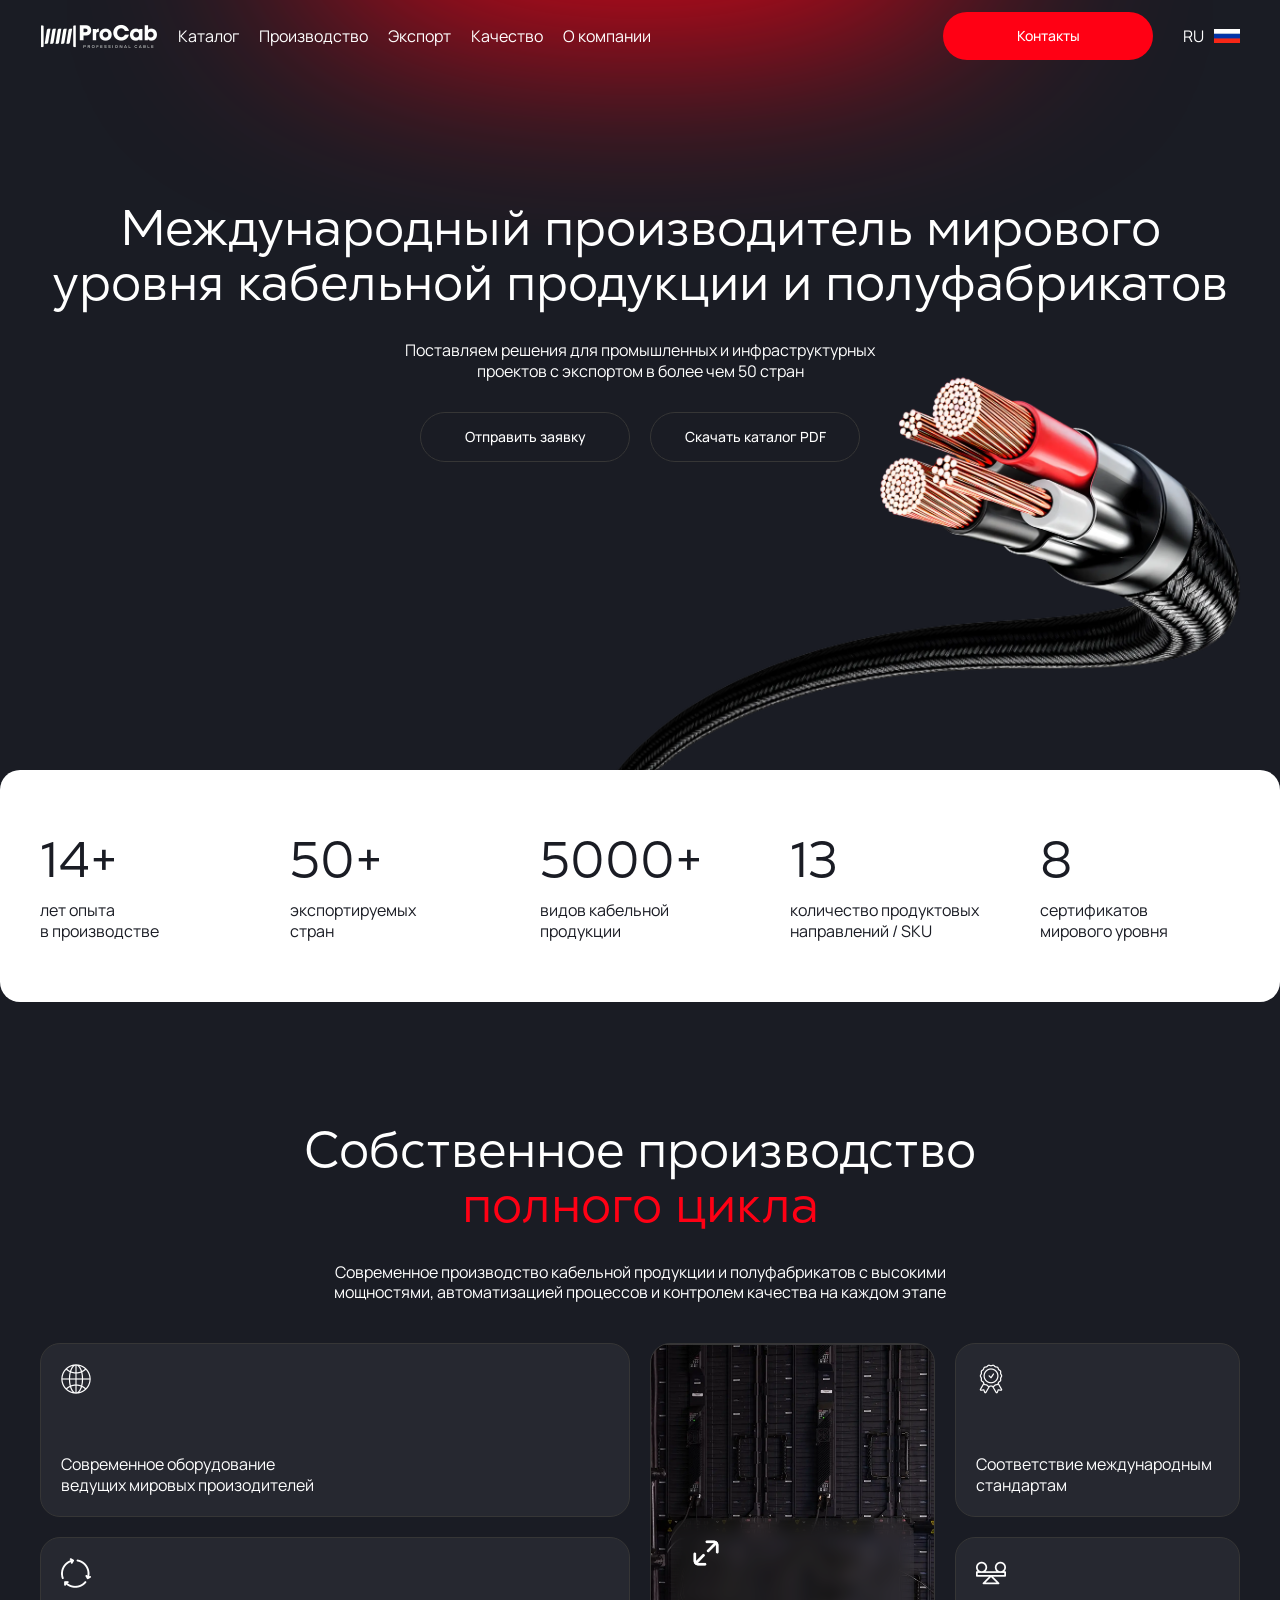
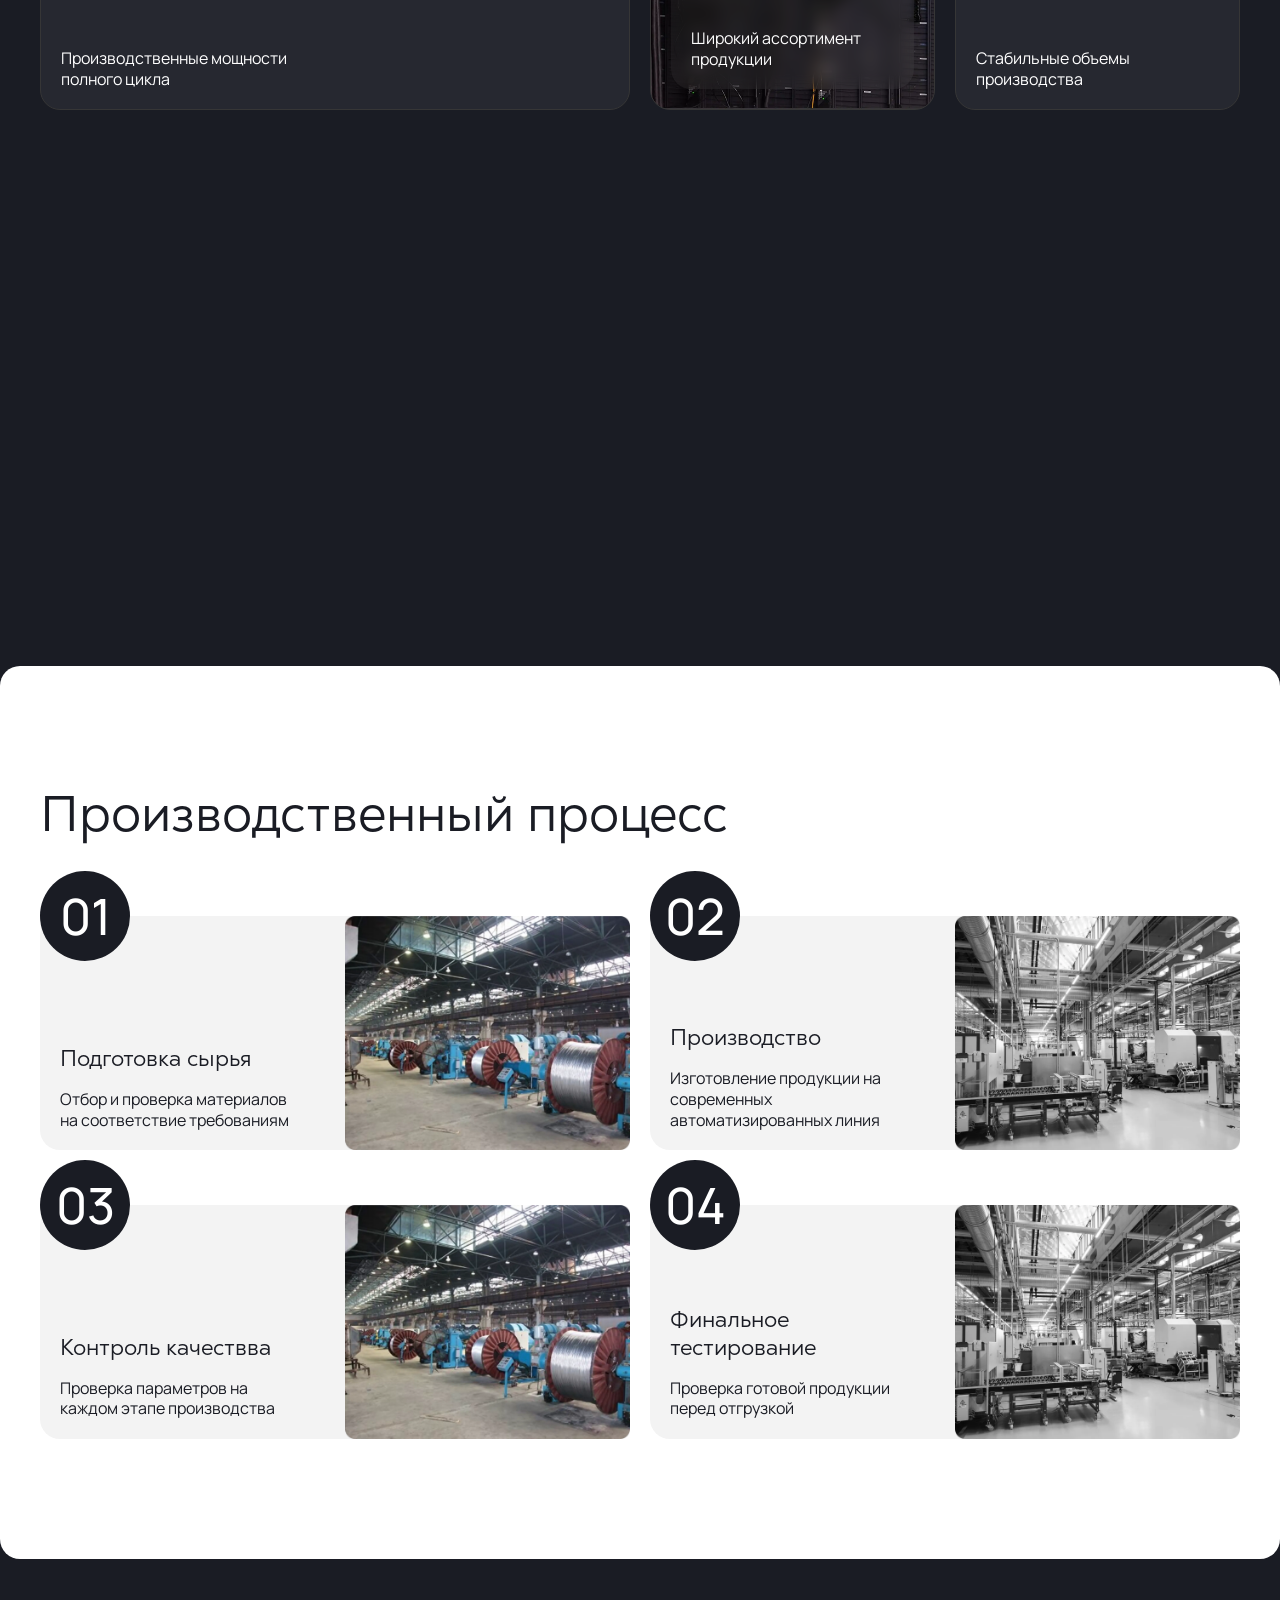
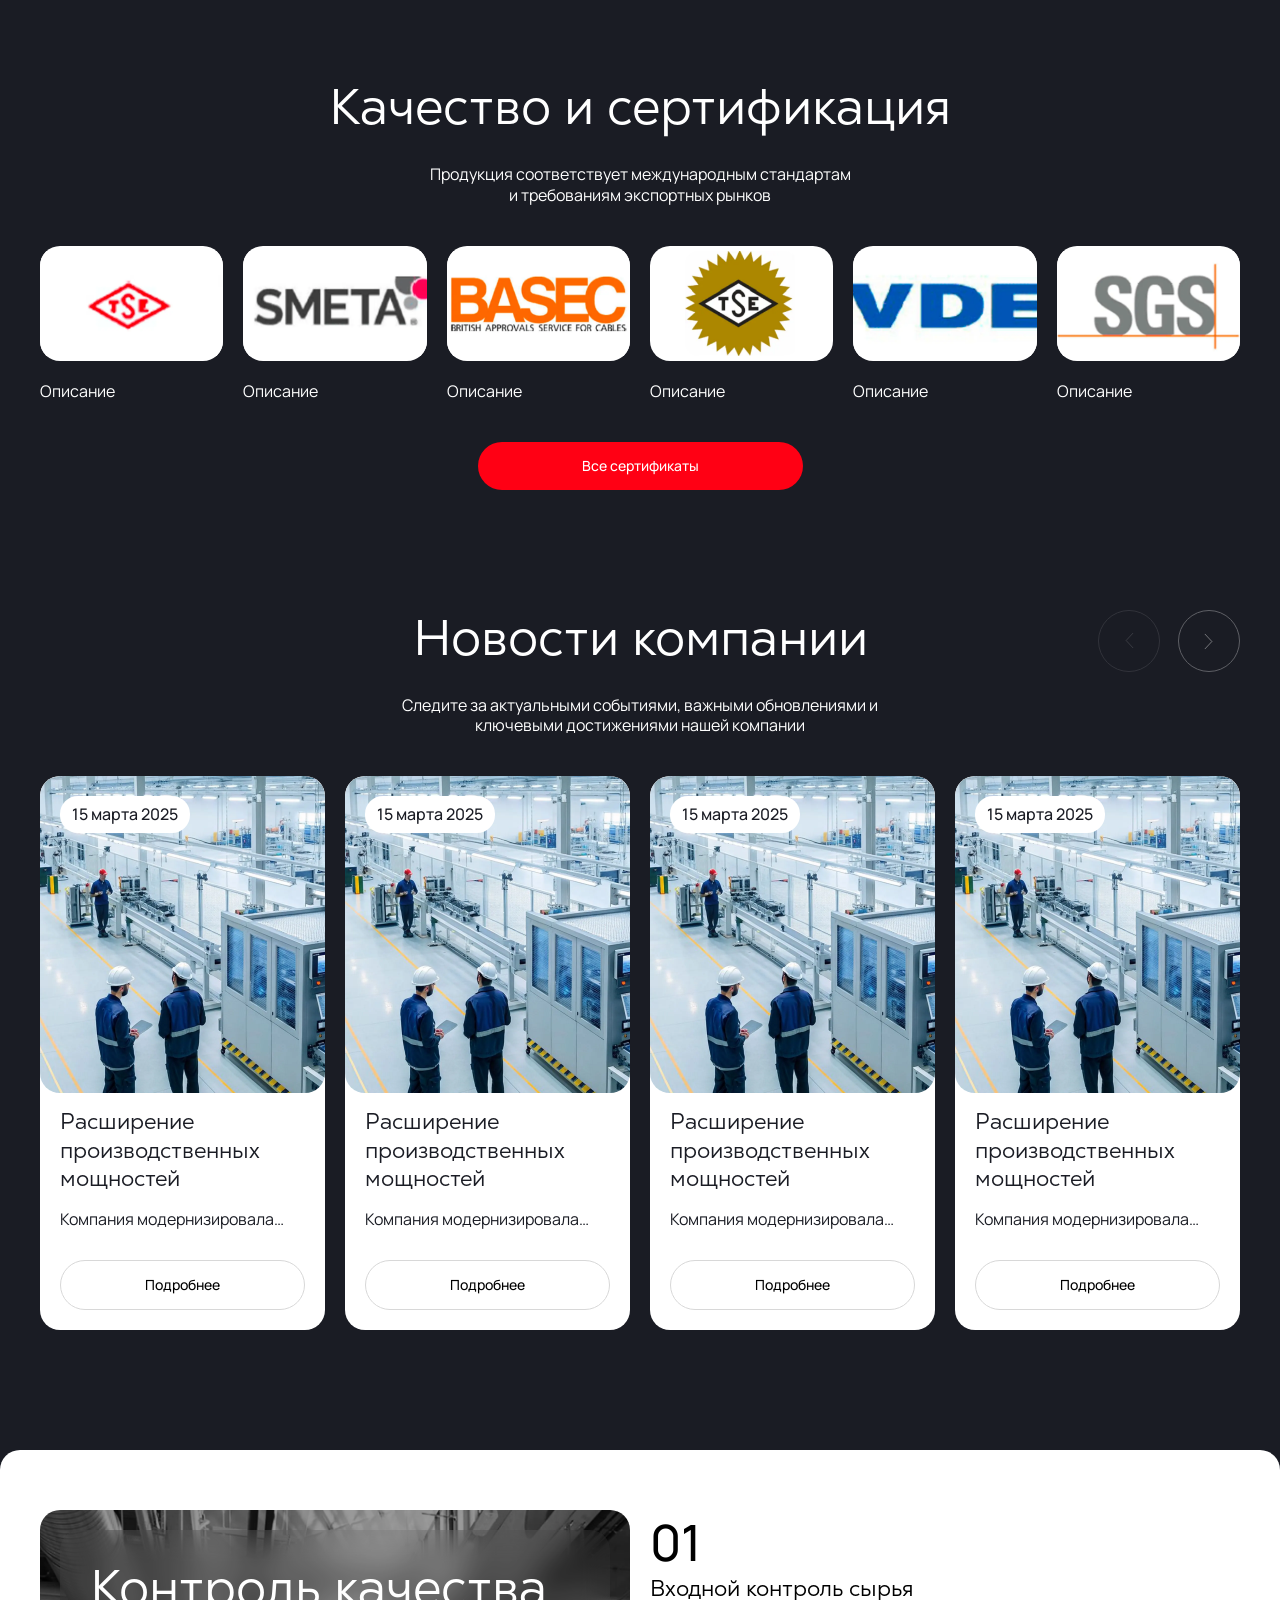
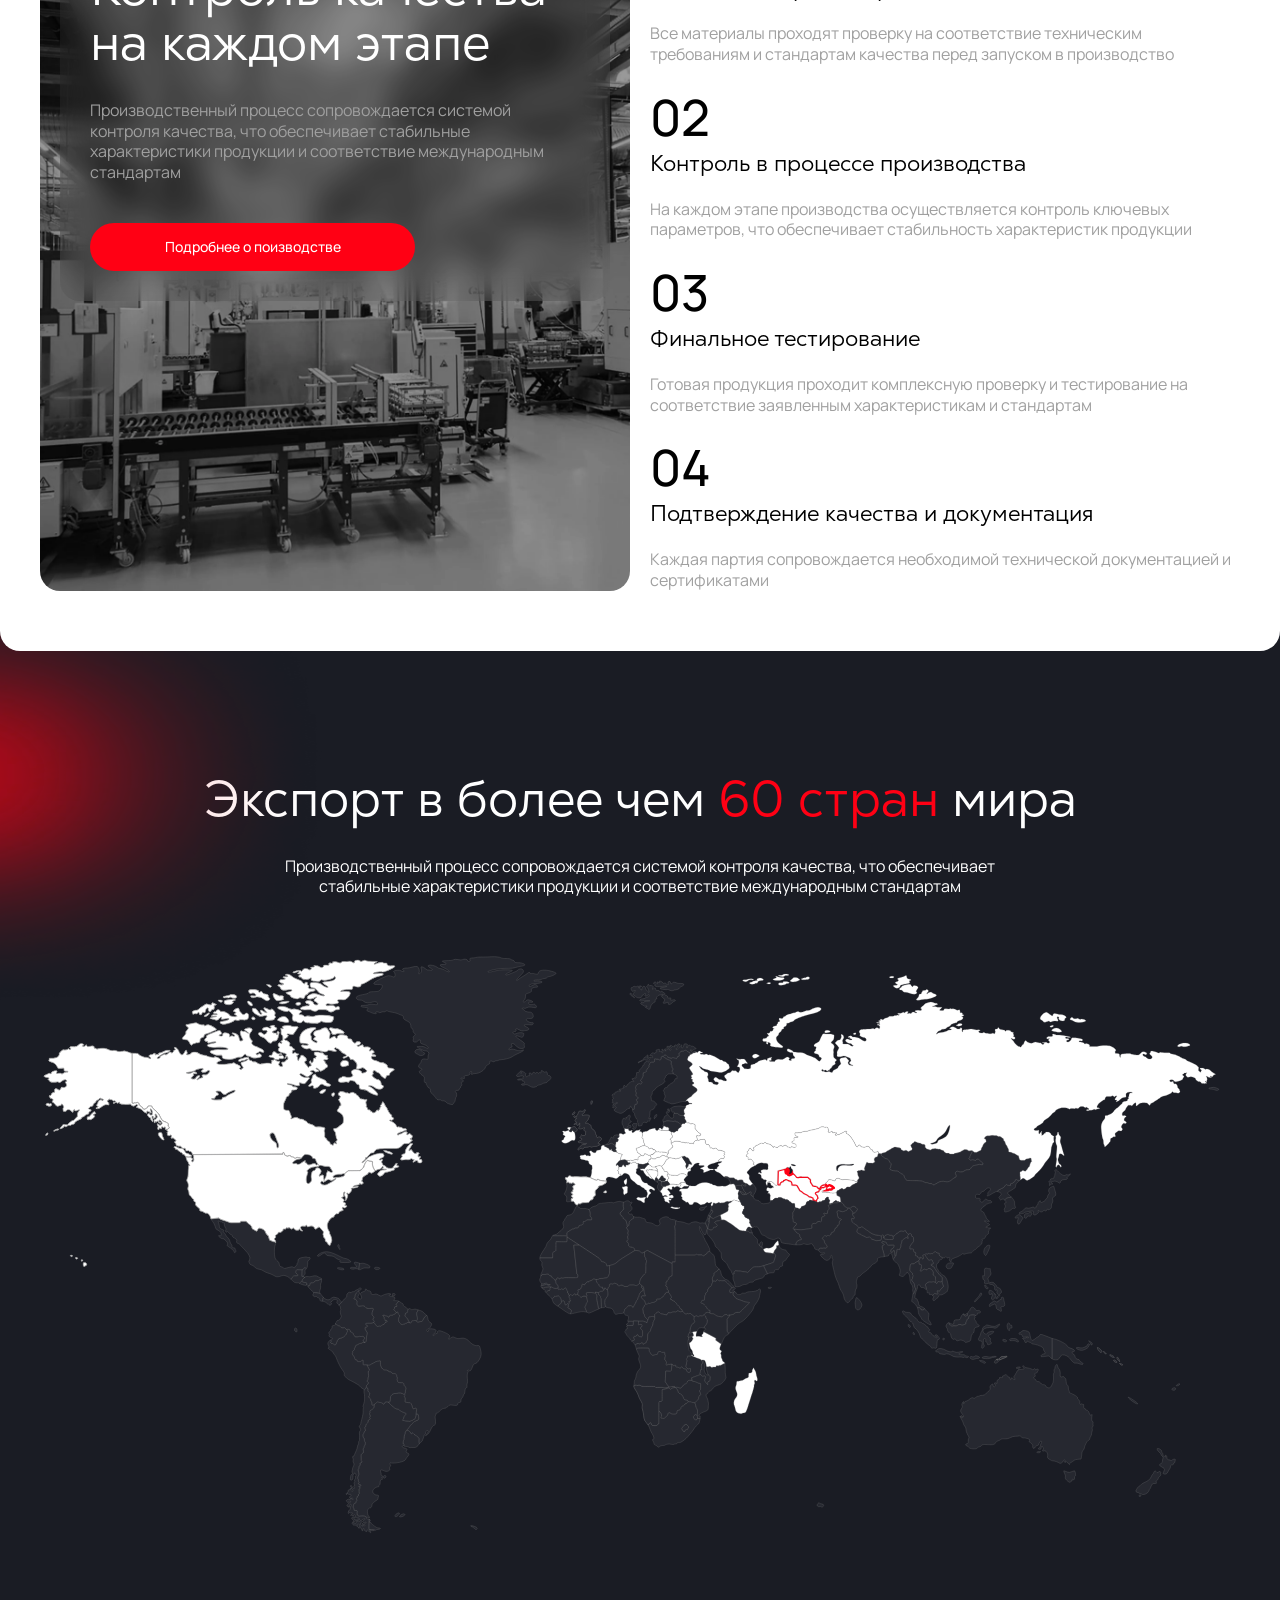
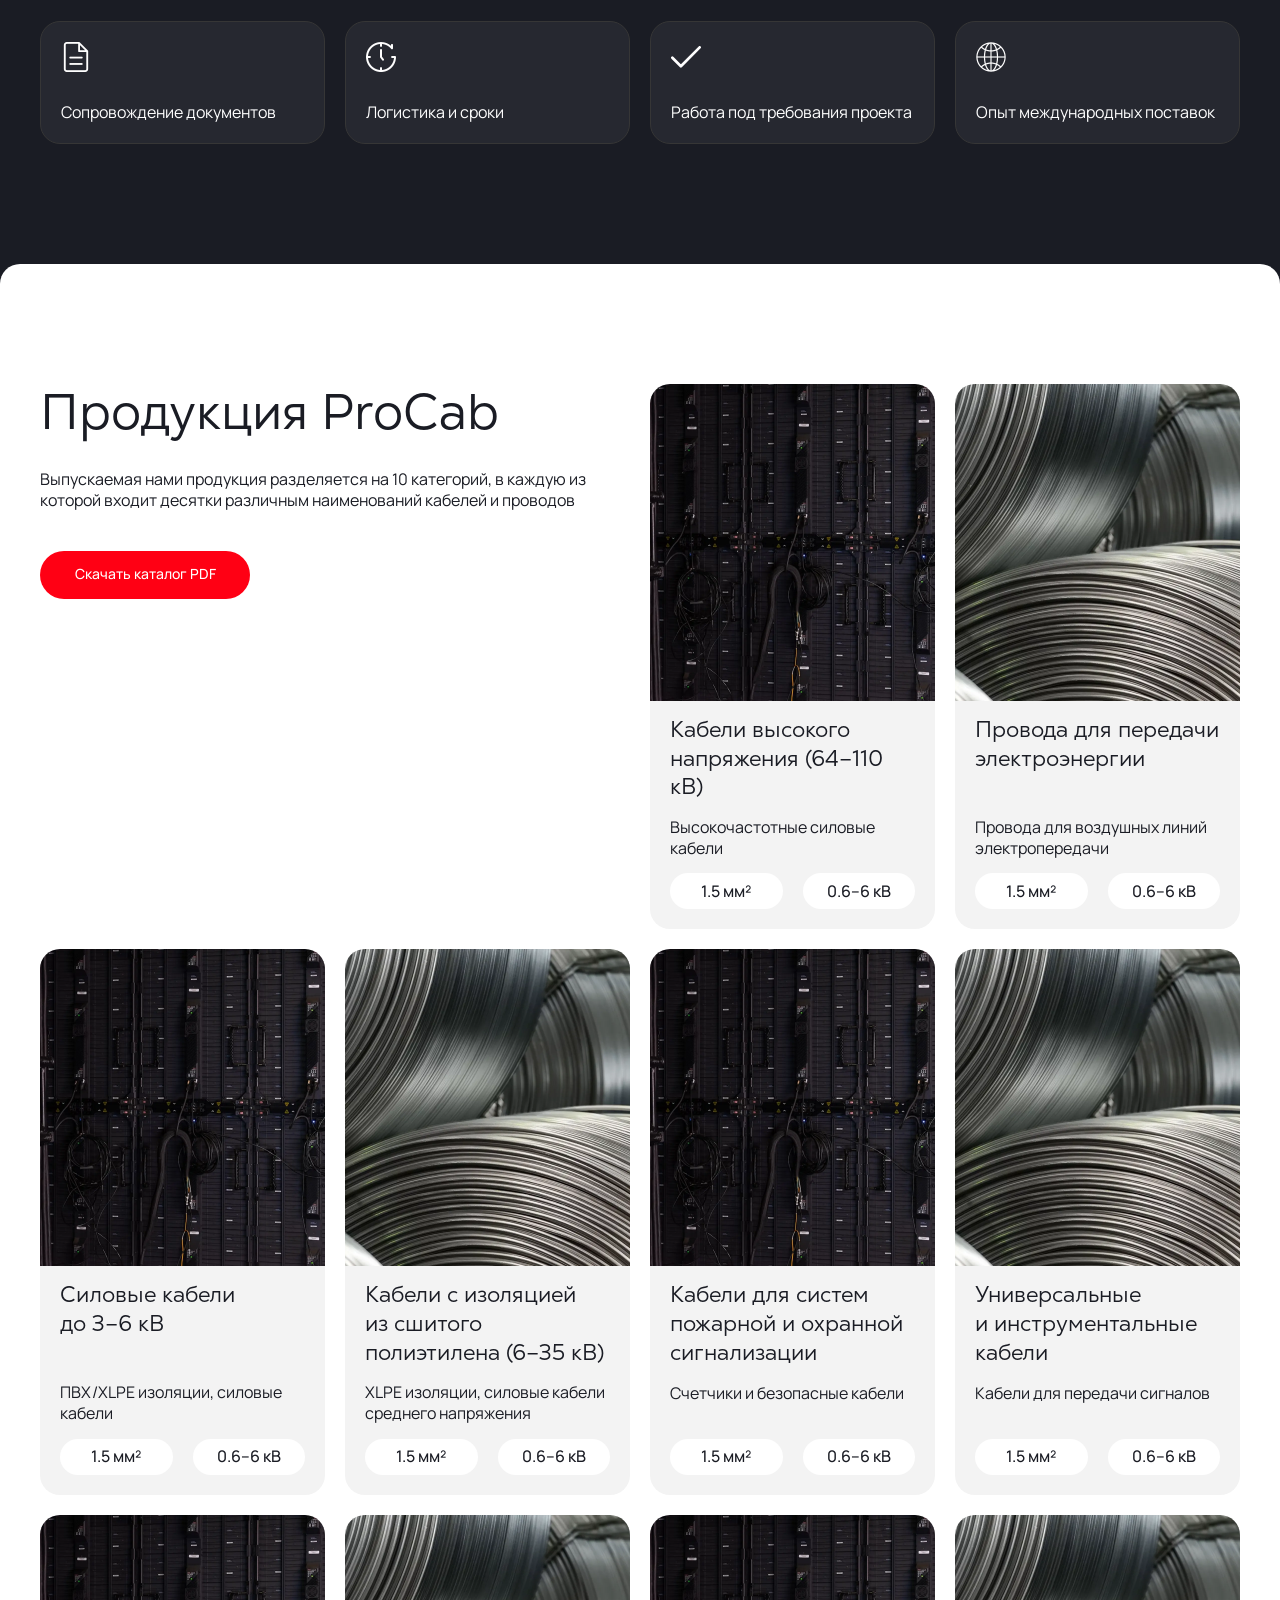
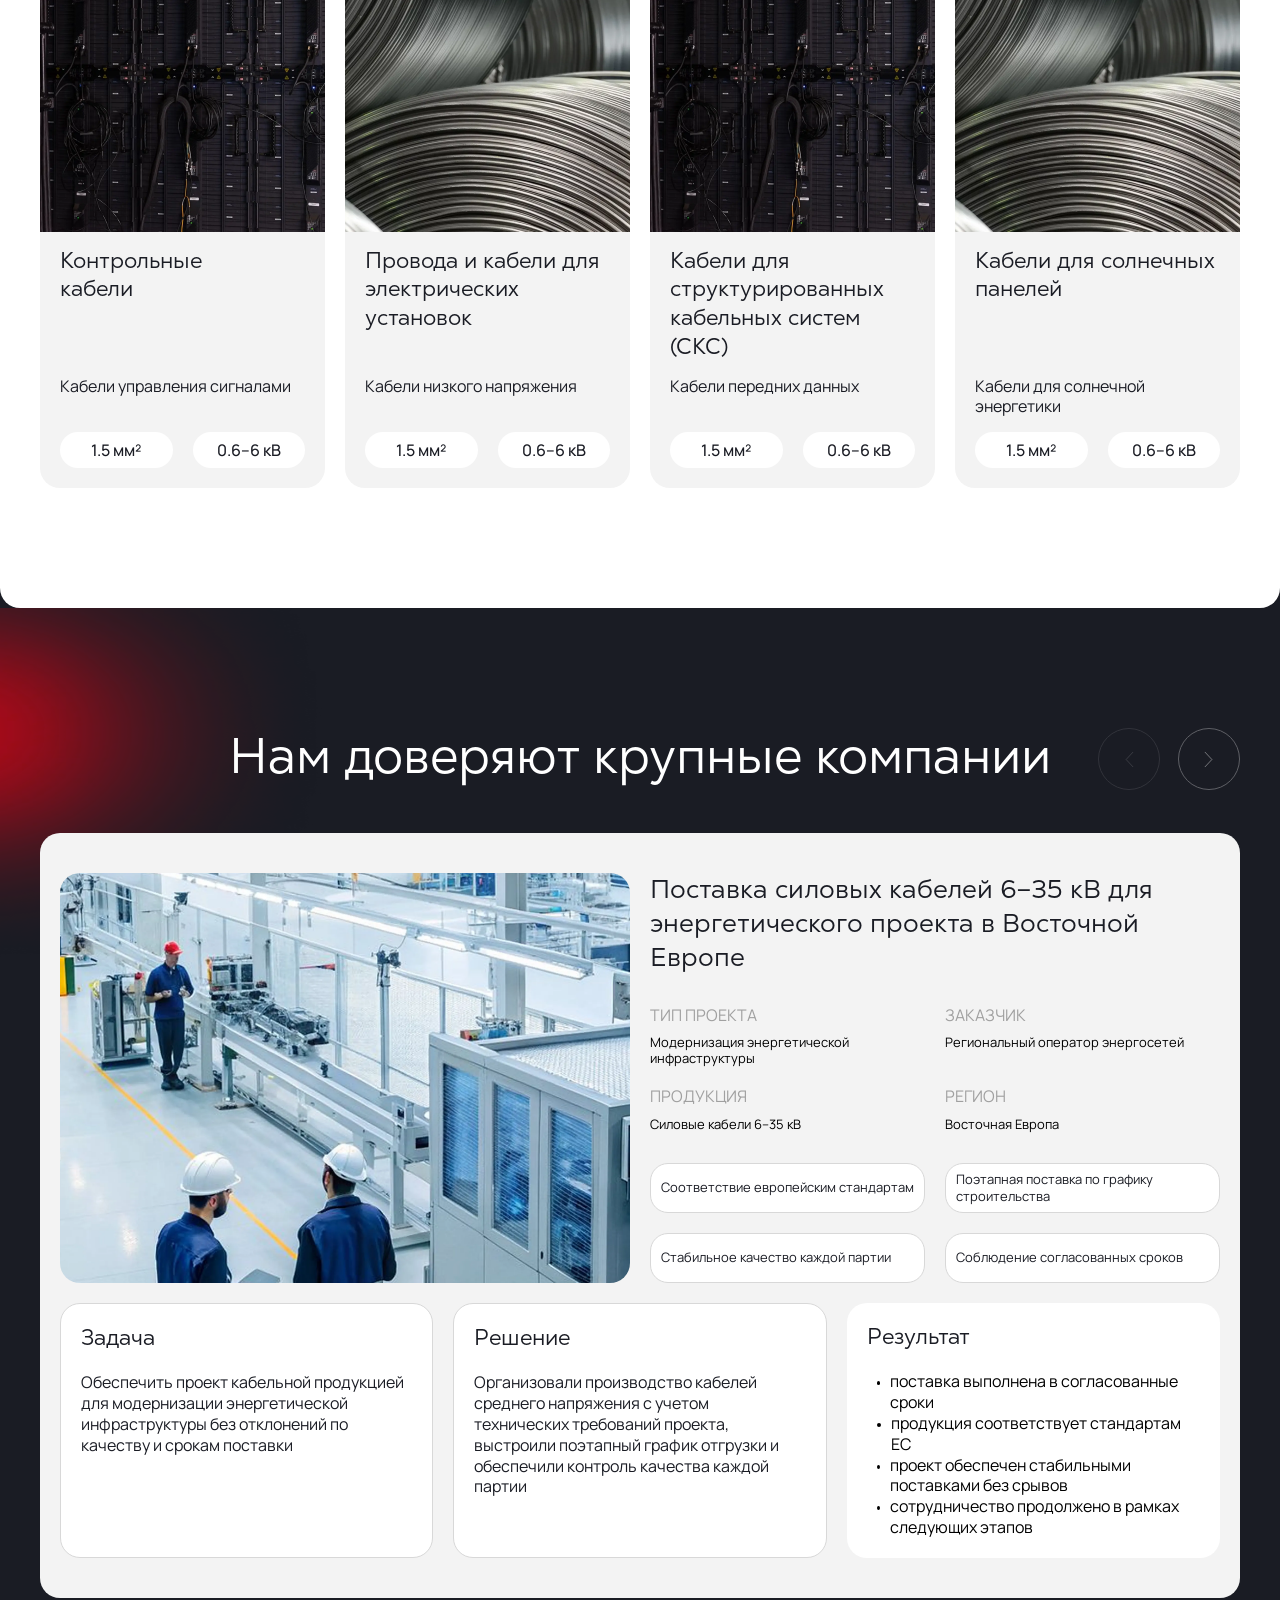
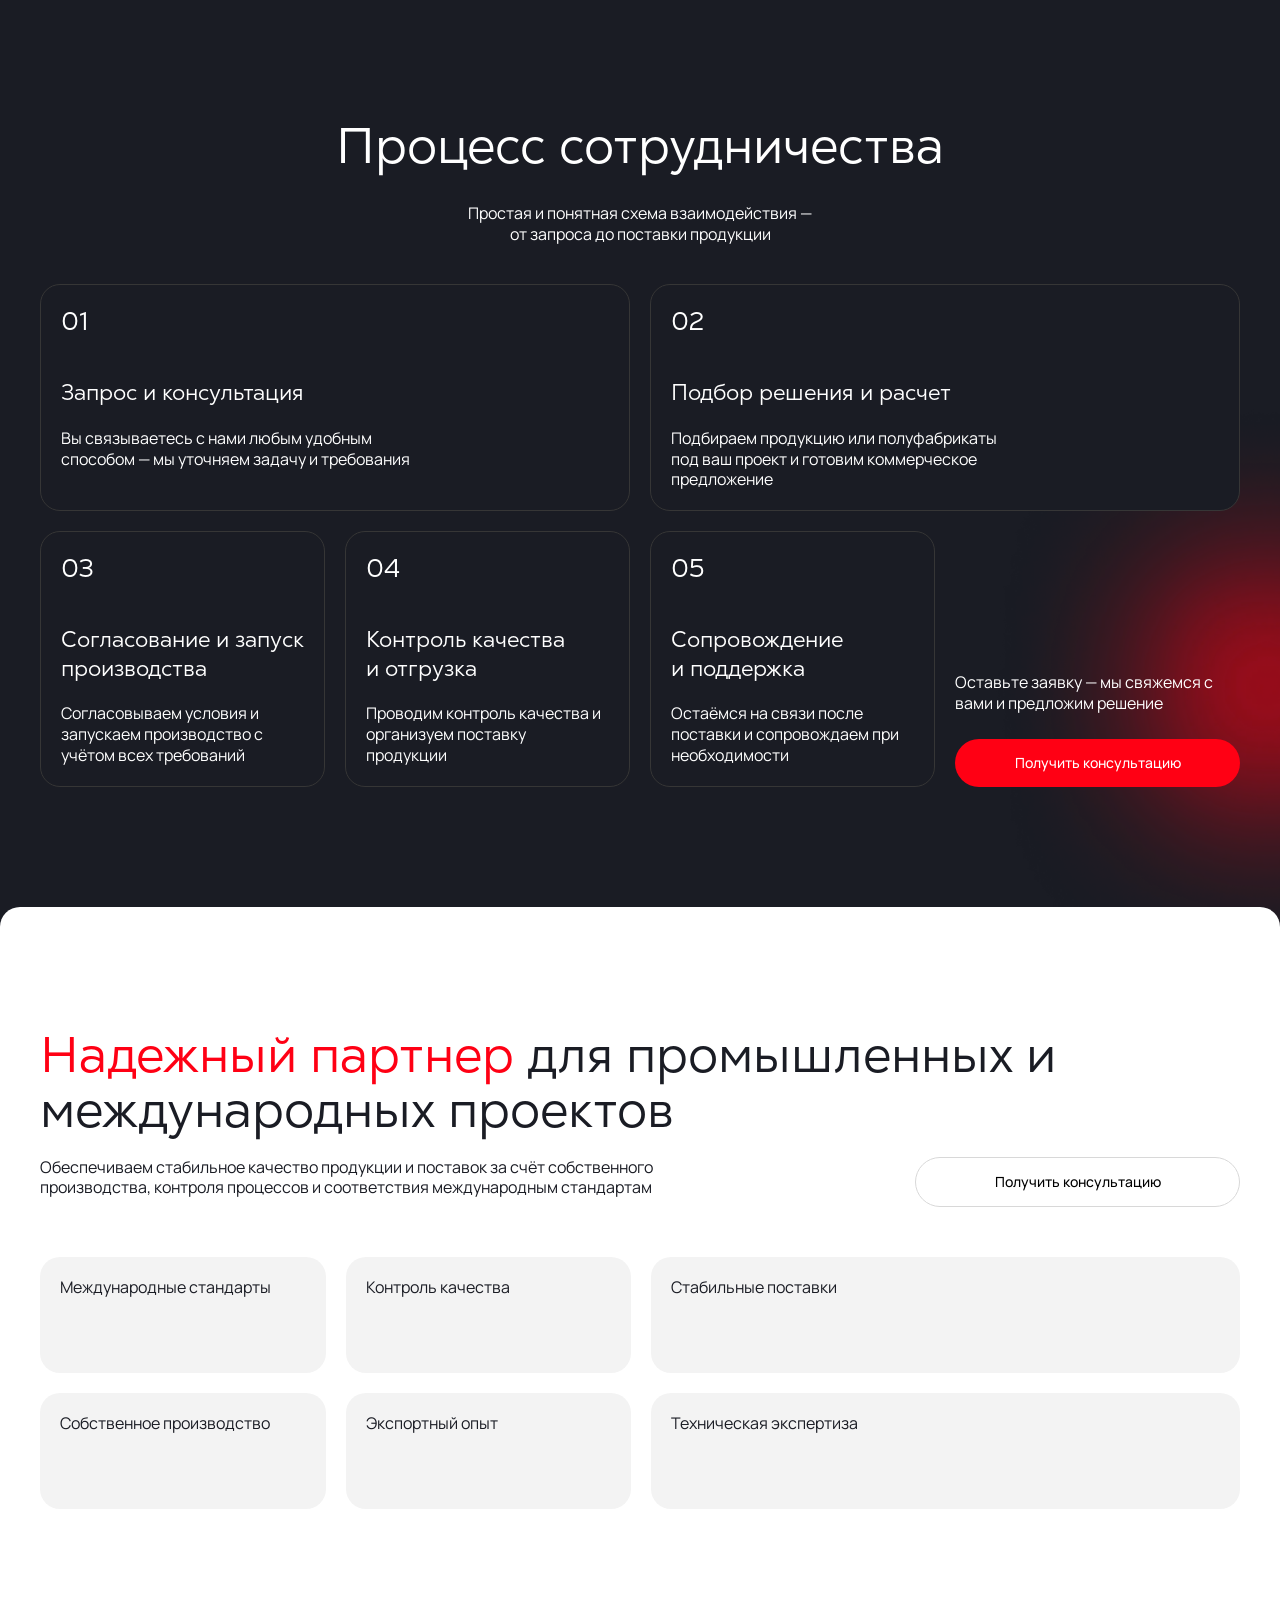
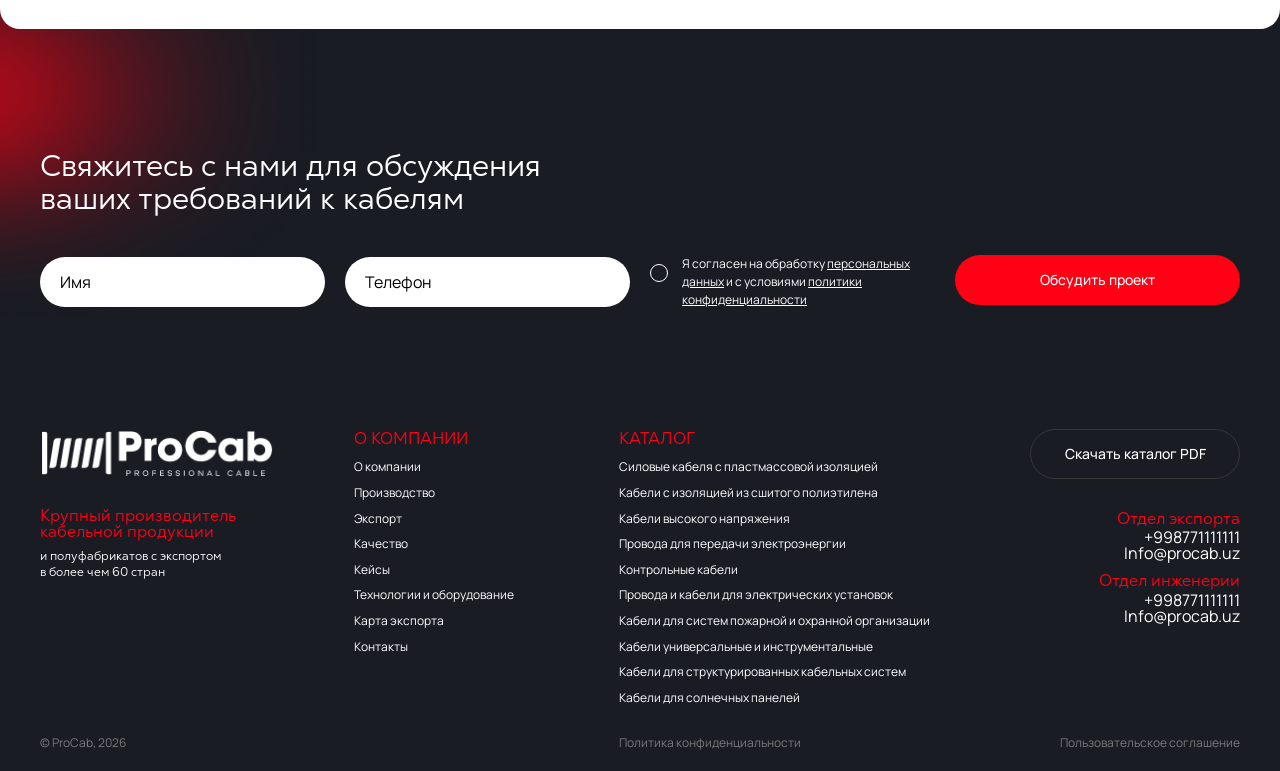
==== commit 469b20a0: "upd" ====
--- a/index.html
+++ b/index.html
@@ -485,11 +485,2707 @@
       </h2>
     </div>
     <div class="description description-white">
-      <p>Производственный процесс сопровождается системой контроля качества, что обеспечивает стабильные характеристики продукции и соответствие международным стандартам</p>
+      <p>Производственный процесс сопровождается системой контроля качества, что обеспечивает стабильные характеристики
+        продукции и соответствие международным стандартам</p>
     </div>
     <div class="map-wrapper">
-      <img class="map-image" src="./img/migration-map.svg" alt="Карта">
-      <img class="map-image map-image-active" src="./img/migration-map-active.svg" alt="Карта">
+      <svg width="1247" height="618" viewBox="0 0 1247 618" fill="none" xmlns="http://www.w3.org/2000/svg">
+        <g class="countries">
+          <g class="no-active country-1">
+            <path  d="M633.007 498.78C633.007 498.082 634.213 496.79 634.911 497.786C635.613 498.78 635.312 500.177 636.715 500.177C638.116 500.177 640.622 500.673 641.026 500.077C641.423 499.477 643.228 498.979 643.228 497.885C643.228 496.791 643.228 476.464 643.228 475.668C643.228 474.871 646.637 475.668 646.637 474.371C646.637 473.076 646.637 462.814 646.637 462.814C646.637 462.814 649.14 462.619 649.843 462.418C650.545 462.22 653.051 460.923 653.654 461.323C654.255 461.717 655.054 463.117 655.455 462.616C655.855 462.118 656.859 461.12 657.861 461.12C658.407 461.12 659.304 460.887 660.139 460.687C659.973 460.395 659.867 460.12 659.867 459.91C659.867 459.066 653.767 460.078 652.749 460.416C651.731 460.755 648.513 461.258 647.495 460.753C646.479 460.248 640.04 460.753 640.04 460.753L638.853 459.573C638.853 459.573 628.343 459.573 627.159 459.573C625.973 459.573 625.123 459.406 624.108 458.735C623.089 458.057 622.075 458.057 620.886 458.561C619.702 459.068 620.21 457.889 619.363 457.889C618.514 457.889 618.176 458.735 618.176 458.735L617.119 459.01C617.007 460.035 617.921 461.928 619.027 463.415C620.18 464.959 621.581 467.846 622.334 470.288C623.086 472.729 625.243 475.468 625.79 477.313C626.345 479.154 625.392 481.797 625.941 482.992C626.494 484.186 626.842 486.227 627.146 488.271C627.445 490.314 627.596 494.647 629.449 496.44C630.153 497.122 630.882 498.071 631.555 499.13C632.379 499.209 633.007 499.307 633.007 498.78Z"></path>
+            <path  d="M633.007 498.78C633.007 498.082 634.213 496.79 634.911 497.786C635.613 498.78 635.312 500.177 636.715 500.177C638.116 500.177 640.622 500.673 641.026 500.077C641.423 499.477 643.228 498.979 643.228 497.885C643.228 496.791 643.228 476.464 643.228 475.668C643.228 474.871 646.637 475.668 646.637 474.371C646.637 473.076 646.637 462.814 646.637 462.814C646.637 462.814 649.14 462.619 649.843 462.418C650.545 462.22 653.051 460.923 653.654 461.323C654.255 461.717 655.054 463.117 655.455 462.616C655.855 462.118 656.859 461.12 657.861 461.12C658.407 461.12 659.304 460.887 660.139 460.687C659.973 460.395 659.867 460.12 659.867 459.91C659.867 459.066 653.767 460.078 652.749 460.416C651.731 460.755 648.513 461.258 647.495 460.753C646.479 460.248 640.04 460.753 640.04 460.753L638.853 459.573C638.853 459.573 628.343 459.573 627.159 459.573C625.973 459.573 625.123 459.406 624.108 458.735C623.089 458.057 622.075 458.057 620.886 458.561C619.702 459.068 620.21 457.889 619.363 457.889C618.514 457.889 618.176 458.735 618.176 458.735L617.119 459.01C617.007 460.035 617.921 461.928 619.027 463.415C620.18 464.959 621.581 467.846 622.334 470.288C623.086 472.729 625.243 475.468 625.79 477.313C626.345 479.154 625.392 481.797 625.941 482.992C626.494 484.186 626.842 486.227 627.146 488.271C627.445 490.314 627.596 494.647 629.449 496.44C630.153 497.122 630.882 498.071 631.555 499.13C632.379 499.209 633.007 499.307 633.007 498.78Z"></path>
+          </g>
+          <g class="no-active country-2">
+            <path  d="M678.1 454.2L677.6 453.2L674.7 453.2C672.8 453.7 672.8 454.3 672.8 454.9C672.8 455.5 671 456.9 669.7 457.3C668.4 457.7 667 460.7 666.2 461.1C665.4 461.5 662.7 460.5 661.9 460.4C661.5 460.4 660.8 460.5 660.1 460.7C660.6 461.6 661.7 462.6 662.1 462.6C662.6 462.6 662.8 466.1 663.9 466.7C665.1 467.2 667.3 468.3 667.3 469C667.3 469.7 668.7 470.5 668.7 471.5C668.7 472.5 670 473.9 671.1 473.9C673.2 473.8 673.4 474.7 673.4 475.3C673.4 475.9 676.3 475.3 676.7 475.9C677 476.5 679.8 476.3 680.5 476.6C681.7 475.5 683.4 474 684 473.2C684.9 472 684.1 470.4 684.9 469.9C685.6 469.5 687.3 467.5 686.7 467.4C686.1 467.2 686.5 465.8 685.6 464.9C684.7 464 686.7 463.5 686.5 461.9C686.4 460.2 686.8 456.9 686.4 456.6C685.9 456.3 683.8 456.2 682.5 455.3C681.1 454.4 678.1 454.2 678.1 454.2Z"    />
+          </g>
+          <g class="no-active country-3">
+            <path  d="M671.1 473.9C670 473.9 668.7 472.5 668.7 471.5C668.7 470.5 667.3 469.7 667.3 469C667.3 468.3 665.1 467.2 663.9 466.6C662.8 466.1 662.6 462.6 662.1 462.6C661.7 462.6 660.6 461.6 660.1 460.7C659.3 460.9 658.4 461.1 657.9 461.1C656.9 461.1 655.9 462.1 655.5 462.6C655.1 463.1 654.3 461.7 653.7 461.3C653.1 460.9 650.6 462.2 649.8 462.4C649.1 462.6 646.6 462.8 646.6 462.8C646.6 462.8 646.6 473.1 646.6 474.4C646.6 475.7 643.2 474.9 643.2 475.7C643.2 476 643.2 480.6 643.2 485.6C644 485.8 644.7 486.2 644.8 486.6C645.2 487.6 646.1 489.8 645.9 490.4C645.7 491 645.2 490.6 645.2 491.2C645.2 491.8 644.8 492.7 645.8 492.7C646.8 492.7 648.5 493.3 649.2 492.5C649.9 491.7 652.3 489.9 652.4 489C652.5 488.1 653 486.1 654.7 487.2C656.4 488.3 656.5 488.5 658.7 488.5C660.9 488.5 661.5 488.4 661.9 487C662.3 485.6 661.9 484.5 663.2 484.5C664.5 484.5 666.1 483.3 666.1 482.4C666.1 481.5 666.7 480.1 667.5 480.1C668.3 480.1 670 479.2 670.2 478.2C670.4 477.2 671.8 477.6 672.3 477C672.5 476.7 673 476 673.5 475.3C673.5 475.3 673.5 475.3 673.5 475.3C673.4 474.7 673.2 473.8 671.1 473.9Z"         />
+          </g>
+          <g class="no-active country-4">
+            <path  d="M681.2 488.8C680.3 488.8 678.8 490.8 678.8 491.2C678.8 491.6 679.9 494.3 680.9 494.3C682 494.4 682.8 494.3 682.8 493.6C682.9 493.2 683.1 492.9 683.4 492.7C683.3 492 683.1 490.6 683.1 489.8C682.5 489.4 681.7 488.8 681.2 488.8Z"  />
+          </g>
+          <g class="no-active country-5">
+            <path  d="M672 499.2C671.6 498.4 669 499.8 668.6 500.6C668.2 501.4 666.6 503.6 666.6 503.6L668.6 506.4L670 506.6C670 506.6 670.4 505.6 670.8 504.8C671.2 504 673 505 673 504.2C673 503.4 674.2 502.6 674.2 501.8C674.2 501 672.4 500 672 499.2Z"  />
+          </g>
+          <g class="no-active country-6">
+            <path  d="M683.5 493C683.5 493 683.4 492.9 683.4 492.7C683.1 492.9 682.9 493.2 682.8 493.6C682.8 494.3 682 494.4 680.9 494.3C679.9 494.3 678.9 491.6 678.9 491.2C678.9 490.8 680.3 488.8 681.2 488.8C681.7 488.8 682.5 489.4 683.1 489.8C683.1 489.5 683.1 489.2 683.1 489.1C683.1 488.7 683.7 483.5 682.8 483C681.9 482.5 681 477.3 680.7 476.7C680.4 476.2 677.1 476.5 676.7 475.9C676.3 475.3 673.5 475.9 673.5 475.3C673 476 672.5 476.7 672.3 477C671.8 477.6 670.4 477.2 670.2 478.2C670 479.2 668.3 480.2 667.5 480.2C666.7 480.2 666.1 481.5 666.1 482.4C666.1 483.3 664.5 484.5 663.2 484.5C661.9 484.5 662.3 485.6 661.9 487C661.5 488.4 660.9 488.5 658.7 488.5C656.5 488.5 656.4 488.3 654.7 487.2C653 486.1 652.5 488.1 652.4 489C652.3 489.9 649.9 491.7 649.2 492.5C648.5 493.3 646.8 492.7 645.8 492.7C644.8 492.7 645.2 491.8 645.2 491.2C645.2 490.6 645.7 491 645.9 490.4C646.1 489.8 645.2 487.6 644.8 486.6C644.7 486.2 644 485.8 643.2 485.6C643.2 491.2 643.2 497.3 643.2 497.9C643.2 499 641.4 499.5 641 500.1C640.6 500.7 638.1 500.2 636.7 500.2C635.3 500.2 635.6 498.8 634.9 497.8C634.2 496.8 633 498.1 633 498.8C633 499.3 632.4 499.2 631.6 499.1C632.7 500.9 633.6 502.9 634.1 504.5C634.9 507.2 636.9 509.6 637.4 511.2C637.9 512.7 638.4 514.2 637.4 514.3C636.3 514.5 636.3 515.4 637.4 517.1C638.5 518.8 637.6 519.8 638.5 520C639.5 520.2 639.2 520.7 639.9 520.8C640.7 520.8 641.2 521.6 641.7 522.2C642.2 522.9 643.4 522.9 643.9 522.1C644.5 521.3 646.2 521 647.9 521C649.7 521 649.3 520.3 651.1 519.8C652.8 519.3 654.8 519.3 656.3 519.8C657.7 520.3 658.8 519.8 659.5 519.4C660.2 518.9 661.6 520.1 661.7 518.9C661.8 517.8 663.2 518 664.5 518C665.8 518 668.9 515.9 671.4 513.6C673.9 511.2 678.1 506.1 679.5 503.8C680.9 501.4 683.2 499.4 684.4 498.4C685.2 497.6 685.7 494.8 686 492.8C684.8 492.8 683.5 493 683.5 493ZM673 504.2C673 505 671.2 504 670.8 504.8C670.4 505.6 670 506.6 670 506.6L668.6 506.4L666.6 503.6C666.6 503.6 668.2 501.4 668.6 500.6C669 499.8 671.6 498.4 672 499.2C672.4 500 674.2 501 674.2 501.8C674.2 502.6 673 503.4 673 504.2Z"  />
+          </g>
+          <g class="no-active country-7">
+            <path  d="M619.4 457.9C620.2 457.9 619.7 459.1 620.9 458.6C622.1 458.1 623.1 458.1 624.1 458.7C625.1 459.4 626 459.6 627.2 459.6C628.3 459.6 638.9 459.6 638.9 459.6L640 460.8C640 460.8 646.5 460.2 647.5 460.8C648.5 461.3 651.7 460.8 652.8 460.4C652.9 460.4 653.3 460.3 653.7 460.2L649.8 454.9L650.2 443.7L655.2 443.9L656.1 443L656.8 436.3C656.5 436.2 656.2 436.2 655.9 436.3C654.8 436.8 653.9 436.6 652.9 436.6C651.8 436.6 651.7 437.7 651.1 437.5C650.4 437.4 650.9 435.6 651.1 434.8C651.2 434.1 650.2 432.7 649.4 432.1C648.6 431.5 650.3 427.8 649.8 427.3C649.4 426.9 649.2 425.7 649.2 424.7C649.2 423.6 648.5 424.2 647 424.2C645.5 424.2 645.3 423.5 645.3 423.5C645.3 423.5 643.5 423 642.6 423.5C641.7 423.9 641.9 426.6 641.3 426.4C640.7 426.3 638.9 426.6 637.4 427C635.9 427.5 635.3 426.7 634.5 425C633.8 423.2 632.9 423.8 633.2 422.4C633.5 421.1 632.6 419.6 632.6 419.6C632.6 419.6 622.6 419.4 621.6 419.6C621.2 419.6 620.4 420.1 619.7 420.6C620.3 422.9 622.2 426.7 622.6 427.6C623.1 428.6 622.1 429.4 622.1 431.2C622.1 432.9 624 436.1 624.2 438.3C624.4 440.4 623 441.7 621.8 443.1C620.6 444.5 619.3 447.7 619.3 449.6C619.3 451.6 617.5 453.4 617.6 454.3C617.6 455.2 617.3 457.9 617.1 458.9C617.1 458.9 617.1 459 617.1 459L618.2 458.7C618.2 458.7 618.5 457.9 619.4 457.9Z"  />
+          </g>
+          <g class="no-active country-8">
+            <path
+              d="M679.8 428.7C679.4 428.7 678.3 428 677.4 427.3C676.7 428.1 674.4 427.9 673.3 427.9C672.1 427.9 673.1 429.6 672.4 430.2C671.6 430.8 671.3 431.7 671.9 432C672.5 432.3 671.8 434.8 671.8 435.7C671.8 436.6 670.6 438.6 671 438.9C671.5 439.2 672.2 441.2 673.3 441.5C674.4 441.8 675.1 440.8 675.6 440.8C676 440.8 676 442.1 676 443.2C676 444.2 675.4 444.7 675.4 444.7C675.4 444.7 673.7 445.3 673 444.7C672.2 444.1 671.6 442.4 671.6 441.8C671.6 441.2 669.8 441.2 669.1 441.2C668.3 441.2 667.6 439.9 667.3 439.3C667 438.7 666.1 439.4 666.1 439.9C666.1 440.3 665.3 440.3 664.6 440.3C663.8 440.3 662.3 439.1 661.7 439.4C661.1 439.7 660.5 438.4 660.7 437.8C660.8 437.2 659.2 437.7 658.6 438C658 438.3 657.7 437.2 657.7 437.2C657.7 437.2 657.3 436.6 656.8 436.3L656.1 443L655.2 443.9L650.2 443.7L649.8 454.9L653.7 460.2C655.7 459.8 659.9 459.2 659.9 459.9C659.9 460.1 660 460.4 660.1 460.7C660.8 460.5 661.5 460.4 661.9 460.4C662.7 460.5 665.4 461.5 666.2 461.1C667 460.7 668.4 457.7 669.7 457.3C671 456.9 672.8 455.5 672.8 454.9C672.8 454.3 672.8 453.7 674.7 453.2L677.6 453.2L677.8 453.1L677.1 450.7C677.1 450.7 686 447.4 686.5 447.3C686.1 446.5 685.7 445.9 685.9 445.8C686.2 445.6 686.4 443.2 686.4 442.5C686.4 441.8 688.5 442.3 687.8 441.7C687.1 441 687.3 437 687.6 436.1C688 435.3 688.8 436.1 688.8 435.4C688.8 434.8 687.8 432.5 687.3 431.8C686.9 431.3 683.8 430.1 682.9 429.9C682.1 429.8 680.7 428.7 679.8 428.7Z"
+            />
+          </g>
+          <g class="no-active country-9">
+            <path
+              d="M678.4 403.1C677.7 403.3 676.9 403.6 676.5 403.7C676 404 675.8 404.1 674.8 404C674.7 404.2 674.6 404.3 674.4 404.3C673.6 404.6 673.7 406.5 673.7 406.5C673.7 406.5 673 406.6 673 407.5C673 408.1 673.4 408.3 673.7 408.4C674.1 408.5 674.5 408.5 674.8 408.5C676.7 408.9 676.5 407.5 676.5 407.5C676.5 407.5 679.3 407.7 679.5 406.8C679.6 406 679 404.6 679 404.6L678.4 403.1Z"
+            />
+          </g>
+          <g class="no-active country-10">
+            <path
+              d="M722 366.7C722.6 367 723.6 368.6 724.3 368.8C724.9 368.9 728.7 370.2 731.1 371.2C733.5 372.1 735 372.2 735.8 372.2C736.5 372.2 737.6 372.4 737 372.9C736.3 373.5 728.9 380.9 727.9 381.9C727 383 726.4 382.6 724.2 382.6C722 382.6 720.4 385 719.8 384.9C719.4 384.9 718.1 385.1 717 385.3L715.4 387.7L713.8 390.1L714 402.2L715.7 404.8C717 403.1 720.6 399.7 723.2 396.9C726.1 393.9 727.5 393.2 729.1 392.4C730.7 391.6 734.8 387.7 737.5 384.2C739.3 382 741.2 379.6 741.5 378C741.7 376.4 743.3 374.3 744.5 372.8C745.7 371.2 747.7 367.3 747.7 366.1C747.6 364.9 748.7 362.3 748.8 360.2C749 358.1 747.2 357.9 746.6 359C746.1 360.2 741.8 361 739 361.1C736.2 361.1 734.6 361.4 733.6 362.3C732.6 363.3 730.1 362.1 729.2 363.1C728.3 364.2 724.7 365.1 723.6 362.7C723.1 361.7 722.4 361.1 721.8 360.8C720.9 361.8 719.7 363.2 719.9 363.7C720.2 364.4 721.4 366.4 722 366.7Z"
+            />
+          </g>
+          <g class="no-active country-11">
+            <path
+              d="M547.8 304.4C547.7 302.2 547.6 300 547.7 299.8C547.8 299.4 552.3 296.7 553.1 296.3C553.9 295.8 555.3 296.5 555.3 295.6C555.3 294.8 557.2 295.2 558.3 295C559.4 294.8 560.1 294 560.1 293C560.1 292 561.6 292.2 562.6 292.1C563.6 292 563.5 291.1 564.2 291.1C564.8 291.1 564.5 290.1 564.6 289C564.7 287.9 564.7 288.2 565.7 288.2C566.7 288.2 567.7 287.6 567.7 287C567.7 286.3 572 286.7 572.7 286.7C573.3 286.7 573.6 286 573.4 285.4C573.3 284.9 572.8 283.2 572.1 283.1C571.5 283 571.9 281.3 571.9 280C571.9 278.7 571.7 277.5 570.9 276.5C570.7 276.3 570.5 275.9 570.3 275.5C569.1 275.5 567.7 274.6 566.4 274.6C564.7 274.5 561.9 275.4 560.6 274C559.3 272.5 558.4 272.1 557.5 272.5C556.5 273 554.8 278 553.8 279.4C552.8 280.8 550 281.8 548.6 281.8C547.3 281.8 547.1 283.9 546.1 284.7C545 285.6 545.4 286.9 544.2 287.9C542.9 288.9 543.5 291.9 544.2 293C544.8 294.1 541.9 297.6 540.1 298.6C538.4 299.6 537.9 301.5 535.2 301.9C534.1 302.1 533.3 302.5 532.7 303.1C536.9 303.1 543.2 303.1 545.3 303.1C547.9 303.1 547.4 303.7 547.8 304.4Z"
+            />
+          </g>
+          <g class="no-active country-12">
+            <path
+              d="M606.2 273.2C607.1 274.4 606.1 276.4 605.3 276.8C604.4 277.2 603.8 279 603 279C602.2 279 603 282 604.4 282.6C605.8 283.2 605.8 284.2 605.8 284.8C605.8 285.4 607.9 286 608.5 286.8C609.1 287.6 610.1 291.4 610.1 292.7C610.1 293.1 610.2 293.4 610.4 293.6C610.9 293.3 611.5 292.9 611.8 292.4C612.2 291.5 612.6 290.1 612.4 289.7C612.2 289.3 612.2 288.6 612.7 288.2C613.1 287.8 614.9 285.9 615.3 285.8C615.6 285.6 616.8 285.8 616.7 284.7C616.7 284.3 616.8 283.6 616.8 283C616 282.4 615.5 281.8 615.5 281.5C615.5 280.9 614.6 279.8 614.1 280.4C613.6 281 611.7 280.5 611.5 279.2C611.2 278 612.7 278 614.1 276.9C615.5 275.8 615.7 273.6 614.2 272.4C612.7 271.2 613.8 270.5 614.8 269.4C615.9 268.3 614.9 267.7 614.4 268.2C613.8 268.7 612.9 268.9 612.8 267.7C612.6 266.5 609.4 266.3 608.1 267.4C607.7 267.8 607 268 606.3 268C606 269.9 605.7 272.4 606.2 273.2Z"
+            />
+          </g>
+          <g class="no-active country-13">
+            <path
+              d="M571.9 280C571.9 281.3 571.5 283 572.1 283.1C572.8 283.2 573.3 284.9 573.4 285.4C573.6 286 573.3 286.7 572.7 286.7C572 286.7 567.7 286.3 567.7 287C567.7 287.6 566.7 288.2 565.7 288.2C564.7 288.2 564.7 287.9 564.6 289C564.5 290.1 564.8 291.1 564.2 291.1C563.5 291.1 563.6 292 562.6 292.1C561.6 292.2 560.1 292 560.1 293C560.1 294 559.4 294.8 558.3 295C557.2 295.2 555.3 294.8 555.3 295.6C555.3 296.5 553.9 295.8 553.1 296.3C552.3 296.7 547.8 299.4 547.7 299.8C547.6 300 547.7 302.2 547.8 304.4C547.9 304.6 548.1 304.8 548.4 305C550.1 305.9 580.4 325.8 581.3 326.8C582.3 327.7 583.5 329.9 583.5 329.9C583.5 329.9 585.6 330.1 587.3 331.1C589 332 589 334.6 589 334.6C589 334.6 591.1 334.1 592.3 333.9C593.5 333.7 597.5 332.2 597.5 332.2L603.7 327.3L618.3 318.3C618.3 318.3 618.3 318.3 618.3 318.3C617.9 316.7 617.4 315.4 616.6 315.4C615.7 315.4 615.1 314.7 614.1 314.7C613.1 314.7 611.8 314.2 611.7 313.3C611.6 312.4 612.1 311.8 611.3 310.7C610.6 309.6 609.8 309.1 609.8 308.6C609.8 308.1 611.1 307.1 611.3 306.9C611.5 306.7 610.8 305.9 610.8 305.3C610.8 304.8 610.3 303.9 610.8 303.3C611.3 302.7 611.6 302.1 611.1 301C610.5 299.9 611.8 298.9 611.2 297.4C610.5 296 609.5 294.8 609.6 294.3C609.7 294.1 610 293.9 610.4 293.6C610.2 293.4 610.1 293.1 610.1 292.7C610.1 291.4 609.1 287.6 608.5 286.8C607.9 286 605.8 285.4 605.8 284.8C605.8 284.2 605.8 283.2 604.4 282.6C603 282 602.2 279 603 279C603.8 279 604.4 277.2 605.2 276.8C606.1 276.4 607.1 274.4 606.2 273.2C605.7 272.4 606 269.9 606.3 268C605 268 603.5 267.5 603.1 267.3C602.5 267.1 600.7 267.6 599.6 267.7C598.5 267.7 595.8 269.5 594.9 268.6C594 267.8 584.8 269.3 582.2 269.4C579.6 269.5 578.5 272.2 576.9 272.2C575.4 272.2 572.9 273.5 571.6 274.9C571.3 275.3 570.8 275.5 570.3 275.5C570.5 275.9 570.7 276.3 570.9 276.5C571.7 277.5 571.9 278.7 571.9 280Z"
+            />
+          </g>
+          <g class="no-active country-14">
+            <path
+              d="M615.3 285.8C614.9 285.9 613.1 287.8 612.7 288.2C612.2 288.6 612.2 289.3 612.4 289.7C612.6 290.1 612.2 291.5 611.8 292.4C611.3 293.2 609.7 293.8 609.6 294.3C609.5 294.8 610.5 296 611.2 297.4C611.8 298.9 610.5 299.9 611.1 301C611.6 302.1 611.3 302.7 610.8 303.3C610.3 303.9 610.8 304.8 610.8 305.3C610.8 305.9 611.5 306.7 611.3 306.9C611.1 307.1 609.8 308.1 609.8 308.6C609.8 309.1 610.6 309.6 611.3 310.7C612.1 311.8 611.6 312.4 611.7 313.3C611.8 314.2 613.1 314.6 614.1 314.6C615.1 314.6 615.7 315.4 616.6 315.4C617.4 315.4 617.9 316.7 618.3 318.3C618.7 318.3 621.9 318.3 623.3 319.2C624.7 320.2 625.4 321.3 625.4 321.3L631.1 318.3L657 332.1V330.3H660.1C660.1 330.3 660.1 299.6 660.1 297.3C660.1 295 659.1 293.5 660.1 292.3C661.2 291 659.7 290.4 660.6 288.1C660.7 287.9 660.8 287.6 660.9 287.3C660.8 287.3 660.8 287.2 660.8 287.2C660.5 286.5 659.2 286.4 656.2 286C653.3 285.5 654.4 283.5 651.1 283.3C647.7 283.1 643.5 285.8 643.5 287.2C643.4 288.6 645 290.1 643.9 291.5C642.8 293 640.4 293.1 638.7 291.6C637 290.1 634.5 289.4 632.5 289.4C630.4 289.4 629 288.1 629.1 287C629.3 285.9 628.6 285.4 626.9 285C625.2 284.7 623.7 283.3 620.7 283.8C619.1 284 617.8 283.6 616.8 283C616.8 283.6 616.7 284.3 616.7 284.7C616.8 285.8 615.6 285.6 615.3 285.8Z"
+            />
+          </g>
+          <g class="no-active country-15">
+            <path
+              d="M525.5 353.7C526.2 353.1 527.3 354.3 528.3 354.5C529.3 354.6 530.4 353.9 530.4 353.9C530.4 353.9 530.2 353.8 528.6 353.6C526.9 353.5 526.8 351.6 525.4 352.3C523.9 353 522.9 353.1 521.1 353C521 353.5 520.7 354.3 520.6 355C521.1 354.9 521.4 354.8 521.6 354.8C522.6 354.7 524.8 354.3 525.5 353.7Z"
+            />
+          </g>
+          <g class="no-active country-16">
+            <path
+              d="M523.1 357.4C523.7 357.5 525 356.7 525 356.7C525 356.7 529.2 356.4 529.9 356.3C530.2 356.3 530.5 356.4 530.8 356.5C530.8 356.3 530.8 356.2 530.8 356.2C530.8 356.2 533 356.7 533.2 357.2C533.3 357.7 536.4 358.1 538.1 357.5C538.3 357.4 538.4 357.4 538.5 357.3C538.5 356.7 538.6 355.6 538.5 355.2C538.4 354.7 537.3 353.6 536.7 353C536.1 352.4 536.2 350.9 536.2 350.9L535.6 350C535.6 350 535.1 348.1 533.7 347.6C532.2 347.2 531.3 344.6 531.3 344.6H530.1C530.1 344.6 529.1 343.4 528.2 342.9C527.2 342.4 525.6 343.1 525.6 343.1C525.6 343.1 523.7 343.4 522.5 343.1C521.3 342.9 521.5 344.6 520.6 344.8C520.5 344.8 520.4 344.8 520.4 344.8C520.3 345.8 520.1 346.8 519.6 347.5C518.5 349.2 520.1 351.6 520.9 352.3C521 352.5 521.1 352.7 521.1 353C522.9 353.1 523.9 353 525.4 352.3C526.8 351.6 526.9 353.5 528.6 353.7C530.2 353.8 530.4 353.9 530.4 353.9C530.4 353.9 529.3 354.6 528.3 354.5C527.3 354.3 526.2 353.1 525.5 353.7C524.8 354.3 522.6 354.7 521.6 354.8C521.4 354.8 521.1 354.9 520.6 355C520.5 355.6 520.6 356.1 521 356.6C521.1 356.7 521.2 356.8 521.4 357C523.1 356.5 522.5 357.4 523.1 357.4Z"
+            />
+          </g>
+          <g class="no-active country-17">
+            <path
+              d="M526.3 361.5C527 361 528.5 359.6 529.1 359.9C529.6 360.1 530.3 359.6 530.3 359.3C530.3 359 529.2 358.1 530 357.8C530.6 357.6 530.7 356.9 530.8 356.5C530.5 356.4 530.2 356.3 529.9 356.3C529.2 356.4 525 356.7 525 356.7C525 356.7 523.7 357.5 523.1 357.4C522.5 357.4 523.1 356.5 521.4 357C522.2 358 522.3 358.6 524.1 359C526 359.6 523.9 360.6 525.5 361.6C525.7 361.7 525.8 361.8 525.9 361.9C526.1 361.7 526.2 361.6 526.3 361.5Z"
+            />
+          </g>
+          <g class="no-active country-18">
+            <path
+              d="M664.7 377.9C664.7 377.3 664.7 376.7 663.5 375.6C662.2 374.6 661.4 374.4 661.4 373.7C661.4 373.1 661 372.9 659.9 371.7C658.9 370.4 657.2 370.4 657.2 370.4L656.8 369.4L655.3 369.2C655.3 369.2 654.5 368.6 655.8 367.9C657 367.3 655.8 365.6 655.5 365C655.4 364.5 653.6 362.4 653.1 361.8C652.9 361.8 652.7 361.8 652.6 361.7C651.9 361.3 650.5 362.1 649.8 362.8C649.1 363.5 649.5 363.9 649.1 364.4C648.5 364.9 646.8 366.4 645.7 367.8C644.6 369.2 641.8 368.3 640.9 368.8C640 369.3 641.3 370.1 640.7 370.6C640.1 371.1 638.3 371.8 637.7 372.1C637.1 372.4 634.7 372.3 634 373.2C633.3 374.1 632.5 372.2 631.8 373.2C631.1 374.2 630.3 374.3 629.9 374C629.8 374 629.7 373.8 629.6 373.7C629 374.3 628.2 375 627.9 375.8C627.5 377.2 626.3 378.5 626.3 379.1C626.3 379.8 626.7 380.7 626.7 381.9C626.7 383.1 627 383.7 627.7 384.6C628.4 385.5 628.2 386.6 628.2 386.6C628.2 386.6 628.4 387.1 629 387.7C629.5 388.4 631 389.4 631.1 389.9C631.2 390.1 631.5 390.3 631.7 390.5C631.8 390.4 631.9 390.3 631.9 390.2C632.8 389.1 632.6 387.7 632.6 387.7L634.4 387.2L635.9 386.8L638.8 387.2V385C638.8 385 640.9 382.3 642.4 382.3C643.8 382.3 645.1 384.1 645.1 384.1L651.6 385.4C651.6 385.4 652 383.5 652.6 383.1C653.2 382.7 654.5 383.5 655.3 383.1C656.2 382.7 657.4 382.1 658.9 382.1C660.4 382.1 661 382.9 661.6 381.6C662.2 380.4 665.4 382.1 665.4 382.1L667.9 381.6L667 379.6C667 379.6 664.7 378.5 664.7 377.9Z"
+            />
+          </g>
+          <g class="no-active country-19">
+            <path
+              d="M611.5 376C611.9 375.9 612.8 376.2 613.5 375.7C614.2 375.2 615.7 376.4 615.9 377.4C616.1 378.4 616.7 377 617.3 375.9C617.9 374.8 619.8 371.6 619.8 370.8C619.8 370 621.4 369.3 621.4 368.8C621.4 368.3 621.3 367.2 621.8 367C622.3 366.8 622.7 365.3 622.6 364.8C622.5 364.3 624.3 361.5 624.6 361.1C624.9 360.7 626.5 360.9 626.6 360C626.7 359.1 627 358.1 626.4 357.9C625.8 357.7 625 357 625 356.5C625 356.2 625 355.4 625.2 354.7C624.4 354.6 624.4 353.8 623.9 353.3C623.4 352.8 623.4 352.4 622.7 352.6C622 352.8 621.2 354.5 620.3 354.8C619.4 355.1 618.1 354.4 617.5 354.1C616.9 353.8 614.1 354.1 613.2 354C612.3 353.9 611.4 355.2 610.7 355.6C610 356 607.9 355.8 607.4 355.6C606.8 355.4 605.4 354.2 604.8 354.2C604.1 354.2 602.9 354.4 601.9 355C600.9 355.6 600.6 353.9 600 353.2C599.4 352.5 598.1 353.1 597.3 352.4C596.5 351.7 596 353.2 595.3 353.1C594.6 353 592.8 352.6 592.2 353.1C591.6 353.6 591.7 355.5 591.4 355.8C591.1 356.1 589.9 357.5 589.9 358.2C589.9 358.5 589.8 358.7 589.6 358.9C589.7 359.7 589.9 360.8 589.9 361.1C590 361.8 590.3 365.2 589.6 365.9C588.8 366.7 588.3 367.9 588.3 367.9C588.3 367.9 587.1 368.7 586.9 370.3C586.6 372 586.9 373 586.9 374.3C586.9 375.2 587.6 375.8 588 376.9C588 377 588 377 588 377C588.6 377.8 591.5 377.9 593.1 378.3C594.7 378.6 596.3 380.9 596.3 381.7C596.2 382.6 597.3 384.2 598.1 384.6C598.8 385 600.7 383.9 601.5 383.9C602.4 383.9 605.5 383.9 606.1 383.4C606.2 383.2 606.4 383.2 606.6 383.3C607.3 381.4 607.6 379.7 607.6 379.7C607.6 379.7 611.1 376.1 611.5 376Z"
+            />
+          </g>
+          <g class="no-active country-20">
+            <path
+              d="M586.9 370.3C587.1 368.7 588.3 367.9 588.3 367.9C588.3 367.9 588.8 366.7 589.6 365.9C590.3 365.2 590 361.8 589.9 361.1C589.9 360.8 589.7 359.7 589.6 358.9C589.4 359 589 359 588.5 358.8C587.6 358.4 588.4 357.5 587.4 357.2C586.4 356.9 586 358 586.2 358.8C586.4 359.6 585.7 359.6 585.3 360.1C584.9 360.6 583.1 360.7 582.5 360.7C581.9 360.7 581.2 361.8 580.6 362C580.5 362 580.3 362 580.1 362C580.2 364.7 580.6 364.4 581.9 365.2C583.3 366 582 367.1 582.6 367.7C583.2 368.3 582.9 369.8 583.1 371.7C583.2 372.8 583.3 375.7 583.4 377.9C584.2 377.7 585.1 377.7 585.7 377.7C586.7 377.7 587.4 376.3 588 376.9C587.6 375.8 586.9 375.2 586.9 374.3C586.9 373 586.6 372 586.9 370.3Z"
+            />
+          </g>
+          <g class="no-active country-21">
+            <path
+              d="M582.6 367.7C582 367.1 583.3 366 581.9 365.2C580.6 364.4 580.2 364.7 580.1 362C579.3 362 578.3 361.7 577.5 361.6C577.3 361.6 577.2 361.6 577.1 361.7C577.2 362.6 577.5 363.7 577.8 363.8C578.3 364.1 578.7 364.7 578.6 365.8C578.5 367 578.2 369.4 578.7 370.6C579.1 371.7 579.6 373.5 579.6 375.2C579.6 376.3 580.2 377.9 580.8 379.1C581.1 378.9 581.3 378.8 581.5 378.6C581.9 378.2 582.7 378 583.4 377.9C583.3 375.7 583.2 372.8 583.1 371.7C582.9 369.8 583.2 368.3 582.6 367.7Z"
+            />
+          </g>
+          <g class="no-active country-22">
+            <path
+              d="M617.1 391.6C617.1 391.6 625 392 626.1 391.8C627.1 391.6 630.9 393.5 630.9 393.5C630.9 393.5 631.1 391.6 631.7 390.5C631.5 390.3 631.2 390.1 631.1 389.9C631 389.4 629.5 388.4 628.9 387.7C628.4 387.1 628.2 386.6 628.2 386.6C628.2 386.6 628.4 385.5 627.7 384.6C627 383.7 626.7 383.1 626.7 381.9C626.7 380.7 626.2 379.8 626.2 379.1C626.2 378.5 627.5 377.2 627.9 375.8C628.2 375 628.9 374.3 629.6 373.7C629.3 373.2 628.9 372.2 628.6 371.3C628.2 370 627.1 369.6 625.8 368.4C624.5 367.2 625 366.5 625 366C625 365.5 626.7 365.5 627.9 365.6C629.1 365.7 629.8 365.4 629.3 365.1C628.8 364.8 627.8 362.5 627.9 360.9C628 359.3 627.4 358.8 627.5 357.9C627.6 357 626.4 354.7 625.4 354.7C625.3 354.7 625.3 354.7 625.2 354.7C625 355.4 625 356.2 625 356.5C625 357 625.8 357.7 626.4 357.9C627 358.1 626.7 359.1 626.6 360C626.5 360.9 624.9 360.7 624.6 361.1C624.3 361.5 622.5 364.3 622.6 364.8C622.7 365.3 622.3 366.8 621.8 367C621.3 367.2 621.4 368.3 621.4 368.8C621.4 369.3 619.8 370 619.8 370.8C619.8 371.6 617.9 374.8 617.3 375.9C616.7 377 616.1 378.4 615.9 377.4C615.7 376.4 614.2 375.2 613.5 375.7C612.8 376.2 611.9 375.9 611.5 376C611.1 376.1 607.6 379.7 607.6 379.7C607.6 379.7 607.3 381.4 606.6 383.3C607 383.6 607.5 384.5 608 385.2C608.7 386.2 610.1 385.5 610.6 385.8C611.2 386.1 611.8 388.4 611.6 389C611.4 389.7 610.5 391.2 610.9 392H615.6L617.1 391.6Z"
+            />
+          </g>
+          <g class="no-active country-23">
+            <path
+              d="M567.8 380.8C567.4 380.2 566.3 377.7 566.4 377.1C566.5 376.5 567.8 374.7 567.7 373.8C567.6 372.9 569 372.3 569 371.5C569 371 568.6 368.1 567.8 366.3C567.6 366.3 567.4 366.2 567.2 366C566.6 365.4 564.1 365.5 563.2 366.5C562.3 367.5 560.5 365.6 560.2 365.1C559.9 364.6 558.5 363.5 557.5 364.2C556.5 364.9 556.2 364.7 556.3 363.8C556.4 362.9 554.8 363.2 554.6 364C554.4 364.8 553.1 365.5 552.7 364.9C552.3 364.3 551.4 363.5 551 364.4C550.8 365 550.3 364.9 549.9 364.7C549.6 365.8 549.3 367 549.9 367.3C550.6 367.7 550.6 368.5 550.5 368.9C550.3 369.4 551.6 370.5 551.1 371C550.6 371.5 549.9 370.5 549.5 371.2C549.1 372 550.3 372.6 549.8 373.2C549.4 373.8 548.7 373.9 548.8 375.1C549 376.3 548.9 377.1 548.5 377.5C548 377.9 548.5 377.9 549.6 378.5C550.6 379.2 552.4 380 552.2 381.1C552.1 382.1 551.6 382.3 551.2 384.2C553.2 384.3 556.9 382.8 561.2 382.1C563.9 381.6 566.2 382 567.8 382.4C568 381.8 568.1 381.1 567.8 380.8Z"
+            />
+          </g>
+          <g class="no-active country-24">
+            <path
+              d="M578.7 370.6C578.2 369.4 578.5 367 578.6 365.8C578.7 364.7 578.3 364.1 577.8 363.8C577.5 363.7 577.2 362.6 577.1 361.7C576.5 361.9 576.4 362.9 576.2 362.5C575.9 362 568.1 361.7 567.7 362.3C567.3 362.9 568.4 365.1 568.3 365.7C568.2 366 568 366.3 567.8 366.3C568.6 368.1 569 371 569 371.5C569 372.3 567.6 372.9 567.7 373.8C567.8 374.7 566.5 376.5 566.4 377.1C566.3 377.7 567.4 380.2 567.8 380.8C568.1 381.1 568 381.8 567.8 382.4C569.1 382.8 570 383.3 570.3 383.4C570.9 383.5 575.2 381.6 576.9 380.7C578.3 380 579.8 379.6 580.8 379.1C580.2 377.9 579.6 376.3 579.6 375.2C579.6 373.5 579.1 371.7 578.7 370.6Z"
+            />
+          </g>
+          <g class="no-active country-25">
+            <path
+              d="M534.5 366.4C534.5 365.6 535.2 365.9 536 366.1C536.9 366.2 537.8 365.5 538.6 365.5C539.3 365.5 541.3 368.2 541.3 368.9C541.3 369.7 541.4 370.3 541.8 370.9C541.8 371 541.8 371.1 541.9 371.2C543.1 370.9 544.1 370.7 544.3 370.7C544.7 370.7 545.4 372.5 545.3 373.6C545.1 374.7 546.4 375.5 546.9 374.8C547.4 374 548.1 373.1 548.2 373.8C548.3 374 548.6 374.1 548.9 374.3C549.1 373.8 549.5 373.7 549.8 373.2C550.2 372.6 549.1 372 549.5 371.2C549.9 370.5 550.5 371.5 551.1 371C551.6 370.5 550.3 369.4 550.5 368.9C550.6 368.5 550.5 367.7 549.9 367.3C549.3 367 549.6 365.8 549.9 364.7C549.7 364.5 549.5 364.4 549.4 364.2C549 363.6 549.3 362.3 548.6 362.3C547.9 362.3 548 361.3 548.6 361.1C549.2 360.9 547.4 360.2 547.4 359.5C547.4 358.8 546.5 357.1 546.1 357C545.7 356.9 544.3 358.7 543.7 358.7C543.1 358.7 541.8 357.5 541.4 358.5C541 359.5 540.1 358 539.5 358.8C538.9 359.6 538.5 357.9 538.5 357.9C538.5 357.9 538.5 357.7 538.5 357.3C538.4 357.4 538.3 357.4 538.1 357.5C536.4 358.1 533.3 357.7 533.2 357.2C533 356.7 530.8 356.2 530.8 356.2C530.8 356.2 530.9 357.5 530 357.8C529.2 358.1 530.3 359 530.3 359.3C530.3 359.6 529.6 360.1 529.1 359.9C528.5 359.6 527 361 526.3 361.5C526.2 361.6 526.1 361.7 525.9 361.9C527.1 362.8 527 363.8 528.3 364.8C529.6 365.7 531.2 367 532.1 369C533.1 368.1 534.4 367 534.5 366.4Z"
+            />
+          </g>
+          <g class="no-active country-26">
+            <path
+              d="M549.6 378.6C548.5 377.9 548 377.9 548.4 377.5C548.9 377.1 549 376.3 548.8 375.1C548.8 374.7 548.8 374.5 548.9 374.3C548.6 374.1 548.3 374 548.2 373.8C548.1 373.1 547.4 374 546.9 374.8C546.4 375.5 545.1 374.7 545.3 373.6C545.4 372.5 544.7 370.7 544.3 370.7C544.1 370.7 543.1 370.9 541.9 371.2C542 371.7 541.7 372.3 541.5 372.9C541.4 373.5 539.6 374.5 538.8 375.1C538.6 375.3 538.3 375.7 538.1 376.2C539.5 377.1 541.1 378.2 542.5 379.2C544.9 381 548.6 383.5 550.4 384.1C550.6 384.2 550.9 384.2 551.2 384.2C551.6 382.3 552.1 382.1 552.2 381.1C552.4 380 550.6 379.2 549.6 378.6Z"
+            />
+          </g>
+          <g class="no-active country-27">
+            <path
+              d="M541.5 372.9C541.7 372.2 542.1 371.5 541.8 370.9C541.4 370.3 541.3 369.7 541.3 368.9C541.3 368.2 539.4 365.5 538.6 365.5C537.9 365.5 536.9 366.2 536 366.1C535.2 365.9 534.5 365.6 534.5 366.4C534.4 367 533.1 368.1 532.1 369C532.3 369.4 532.5 369.8 532.6 370.2C533.4 372.9 534.2 373.5 535.3 374.4C535.9 374.9 536.9 375.5 538.1 376.2C538.3 375.7 538.6 375.3 538.8 375.1C539.6 374.5 541.4 373.5 541.5 372.9Z"
+            />
+          </g>
+          <g class="no-active country-28">
+            <path
+              d="M532.8 320.8C532.8 320 536.3 319 536.3 318.3C536.3 317.5 536.3 309.2 536.3 309.2C536.3 309.2 547.4 309.5 547.7 309.2C547.9 309.1 547.8 306.7 547.8 304.4C547.4 303.7 548 303.1 545.3 303.1C543.2 303.1 537 303.1 532.7 303.1C531.8 304 531.3 305.2 530.9 306.2C530.3 307.8 526.5 310.1 526.4 312.4C526.2 314.6 522.7 318.1 520.4 322.9C519.8 324.2 519.5 325.2 519.4 326.1H532.8C532.8 326.1 532.8 321.5 532.8 320.8Z"
+            />
+          </g>
+          <g class="no-active country-29">
+            <path
+              d="M522.5 343.1C523.7 343.4 525.6 343.1 525.6 343.1C525.6 343.1 527.2 342.4 528.2 342.9C529.1 343.4 530.1 344.6 530.1 344.6H531.3C531.3 344.6 532.2 347.2 533.7 347.6C534.5 347.9 535 348.7 535.3 349.2C536.3 349.2 537.1 348.9 537.1 348.1C537.1 347.2 537.5 346 539.1 347.4C540.6 348.7 540.6 347.5 540.9 347.1C541.2 346.6 542.2 347.2 543.2 347.2C544.1 347.2 545.3 346.6 545.3 346.6C545.3 346.6 557.9 346.8 558.5 346.5C559.1 346.2 559 343.6 559 343.6L557.9 342.6L554.7 312.8H560.4C554.3 308.8 549.1 305.4 548.4 305C548.1 304.8 547.9 304.6 547.8 304.4C547.8 306.7 547.9 309.1 547.7 309.2C547.4 309.5 536.3 309.2 536.3 309.2C536.3 309.2 536.3 317.5 536.3 318.3C536.3 319 532.8 320 532.8 320.8C532.8 321.5 532.8 326.1 532.8 326.1H519.4C519.2 328.2 520.5 329 521.3 329.9C522.4 331.1 520.5 333.1 522.1 335.3C523.6 337.4 521.7 340.7 521 341.9C520.6 342.6 520.5 343.7 520.4 344.8C520.4 344.8 520.5 344.8 520.6 344.8C521.5 344.6 521.3 342.9 522.5 343.1Z"
+            />
+          </g>
+          <g class="no-active country-30">
+            <path
+              d="M588.9 334.6C588.9 334.6 588.9 332 587.3 331.1C585.6 330.1 583.5 329.9 583.5 329.9C583.5 329.9 582.3 327.7 581.3 326.8C580.8 326.2 569.6 318.8 560.4 312.8H554.7L557.9 342.6L559 343.6C559 343.6 559.1 346.2 558.5 346.5C557.9 346.8 545.3 346.6 545.3 346.6C545.3 346.6 544.1 347.2 543.2 347.2C542.2 347.2 541.2 346.6 540.9 347.1C540.6 347.5 540.6 348.7 539.1 347.4C537.5 346 537.1 347.2 537.1 348.1C537.1 348.9 536.3 349.2 535.3 349.2C535.5 349.7 535.6 350 535.6 350L536.2 350.9C536.2 350.9 536.1 352.4 536.7 353C537.3 353.6 538.4 354.7 538.5 355.2C538.6 355.7 538.5 357.9 538.5 357.9C538.5 357.9 538.9 359.6 539.5 358.8C540.1 358 541 359.5 541.4 358.5C541.8 357.5 543.1 358.7 543.7 358.7C544.3 358.7 545.7 356.9 546.1 357C546.5 357.1 547.4 358.8 547.4 359.5C547.4 360.2 549.2 360.9 548.6 361.1C548 361.3 547.9 362.3 548.6 362.3C549.3 362.3 549 363.6 549.4 364.2C549.8 364.8 550.6 365.3 551 364.4C551.4 363.5 552.3 364.3 552.7 364.9C553.1 365.5 554.4 364.8 554.6 364C554.8 363.2 556.4 362.9 556.3 363.8C556.2 364.7 556.5 364.9 557.5 364.2C557.8 364 558.2 363.9 558.5 364C558.9 362.8 559.3 361.8 559.4 361.4C559.7 360.8 558.7 359.4 559.2 359.2C559.7 359 561.5 359.4 561.9 358C562.4 356.6 563 355.9 563 355.9C563 355.9 563.2 352.9 564.2 353.4C565.1 353.9 566.2 354.7 566.3 353.5C566.4 352.3 567.5 353 567.8 351.9C568.1 350.8 568.7 350.9 569.4 351.1C570.1 351.3 570.7 351 570.7 350.4C570.7 349.8 572.3 350.1 573.6 349.2C574.9 348.3 575.6 347.6 576.1 348.1C576.6 348.6 579.9 348.5 580.4 348.3C580.9 348.1 581.9 347.2 583.1 347.4C584.3 347.6 587.2 346.9 588.4 346.9C589.6 346.9 590.1 345.8 590.5 345.4C590.9 345 591.2 343.3 591.6 343C591.9 342.7 591.9 336.5 591.8 334C590.6 334.2 588.9 334.6 588.9 334.6Z"
+            />
+          </g>
+          <g class="no-active country-31">
+            <path
+              d="M586.2 358.8C585.7 358.3 585 358.2 584.8 358.2C584.5 358.2 584.8 356.5 584.6 356.3C584.5 356.1 583.5 356.7 582.9 356.5C582.3 356.3 582.1 355.3 581.5 355.3C581 355.3 580.9 354.7 580.9 354C580.9 353.4 579.9 352.7 579.3 352.2C578.7 351.8 578.6 350.5 578.2 350.3C578 350.2 578.1 349.3 578.2 348.5C577.3 348.5 576.3 348.4 576.1 348.1C575.6 347.6 574.9 348.3 573.6 349.2C572.3 350.1 570.7 349.8 570.7 350.4C570.7 351 570.1 351.3 569.4 351.1C568.7 350.9 568.1 350.8 567.8 351.9C567.5 353 566.4 352.3 566.3 353.5C566.2 354.7 565.1 353.9 564.2 353.4C563.3 352.9 563.1 355.9 563.1 355.9C563.1 355.9 562.5 356.6 562 358C561.5 359.4 559.8 359 559.2 359.2C558.7 359.4 559.8 360.8 559.4 361.4C559.3 361.8 558.9 362.8 558.5 364C559.2 364.1 559.9 364.7 560.2 365.1C560.5 365.6 562.3 367.5 563.2 366.5C564.1 365.5 566.6 365.4 567.2 366C567.8 366.6 568.2 366.3 568.3 365.7C568.4 365.1 567.3 362.9 567.7 362.3C568.1 361.7 575.9 362 576.2 362.5C576.5 363 576.5 361.5 577.5 361.6C578.5 361.7 580 362.2 580.6 362C581.2 361.8 581.9 360.7 582.5 360.7C583.1 360.7 584.9 360.6 585.3 360.1C585.7 359.6 586.4 359.6 586.2 358.8C586.2 358.8 586.2 358.8 586.2 358.8Z"
+            />
+          </g>
+          <g class="no-active country-32">
+            <path
+              d="M628.3 324.2C628.3 323.7 628.2 321.5 628.1 319.9L625.4 321.3C625.4 321.3 624.7 320.2 623.3 319.2C621.8 318.3 618.3 318.3 618.3 318.3L603.7 327.3L597.5 332.2C597.5 332.2 593.5 333.7 592.3 333.9C592.1 333.9 592 334 591.8 334C591.9 336.5 591.9 342.7 591.6 343C591.2 343.3 590.9 345.1 590.5 345.4C590.1 345.8 589.6 346.9 588.4 346.9C587.2 346.9 584.3 347.6 583.1 347.4C581.9 347.2 580.9 348.1 580.4 348.3C580.1 348.4 579.2 348.5 578.2 348.5C578.1 349.3 578 350.2 578.2 350.3C578.6 350.5 578.7 351.8 579.3 352.3C579.9 352.7 580.9 353.4 580.9 354C580.9 354.7 581 355.3 581.5 355.3C582 355.3 582.3 356.3 582.9 356.5C583.5 356.7 584.4 356.1 584.6 356.3C584.8 356.5 584.5 358.2 584.8 358.2C585 358.2 585.7 358.3 586.2 358.8C586 358 586.4 356.9 587.4 357.2C588.4 357.5 587.6 358.4 588.5 358.8C589.4 359.2 589.9 358.9 589.9 358.2C589.9 357.5 591.1 356.1 591.4 355.8C591.7 355.5 591.6 353.6 592.2 353.1C592.8 352.6 594.6 353 595.3 353.1C596 353.2 596.5 351.7 597.3 352.4C598.1 353.1 599.4 352.5 600 353.2C600.6 353.9 600.9 355.6 601.9 355C602.9 354.4 604.1 354.2 604.7 354.2C605.4 354.2 606.8 355.4 607.4 355.6C608 355.8 610 356 610.7 355.6C611.4 355.2 612.3 353.9 613.2 354C614.1 354.1 616.9 353.8 617.5 354.1C618.1 354.4 619.4 355.1 620.3 354.8C621.2 354.5 622 352.8 622.7 352.6C622.9 352.6 623.1 352.6 623.2 352.6C623.2 352.2 623.2 351.9 623.2 351.5C623.2 349.7 623.6 350.4 623.9 348.6C624.2 346.8 628.9 342.2 629.3 341.9C629.7 341.6 629.7 334.5 629.7 333.5C629.7 332.5 629.9 331.3 630.3 329.9C630.7 328.5 629.6 328.6 629.7 327.3C629.8 326 628.3 325 628.3 324.2Z"
+            />
+          </g>
+          <g class="no-active country-33">
+            <path
+              d="M657 332.1L631.1 318.3L628.1 319.9C628.2 321.5 628.3 323.7 628.3 324.2C628.3 325 629.8 326 629.7 327.3C629.6 328.6 630.7 328.5 630.3 329.9C629.9 331.3 629.7 332.5 629.7 333.5C629.7 334.5 629.7 341.6 629.3 341.9C628.9 342.2 624.2 346.8 623.9 348.6C623.6 350.4 623.2 349.7 623.2 351.5C623.2 351.9 623.2 352.2 623.2 352.6C623.4 352.7 623.5 353 623.9 353.3C624.4 353.8 624.4 354.7 625.4 354.7C626.4 354.7 627.6 357 627.5 357.9C627.4 358.8 628 359.3 627.9 360.9C627.8 362.5 628.8 364.8 629.3 365.1C629.8 365.4 629.1 365.7 627.9 365.6C626.7 365.5 625 365.5 625 366C625 366.5 624.5 367.2 625.8 368.4C627.1 369.6 628.2 370 628.6 371.3C629 372.6 629.5 373.7 629.9 374C630.3 374.3 631.1 374.2 631.8 373.3C632.5 372.3 633.3 374.1 634 373.3C634.7 372.4 637.1 372.5 637.7 372.2C638.3 371.9 640.1 371.1 640.7 370.6C641.3 370.1 640 369.3 640.9 368.8C641.8 368.3 644.6 369.2 645.7 367.8C646.8 366.4 648.5 364.9 649 364.4C649.5 363.9 649 363.5 649.7 362.8C650.4 362.1 651.8 361.3 652.5 361.7C652.7 361.8 652.9 361.8 653.1 361.8C653.1 361.7 653 361.7 653 361.7L653.4 360.2C653.4 360.2 651.8 359.4 651.8 358.2C651.8 356.9 652.2 355.7 651.1 355.7C650.1 355.7 649.9 354.6 650.7 353.8C651.6 353 649.5 351.3 650.9 351.3C652.4 351.3 651.4 349 652.4 348.8C653.5 348.6 653.7 347.8 653.7 346.7C653.7 345.7 656 345.1 656.6 344.9C657.2 344.7 657 341.3 657 341.3V332.1Z"
+            />
+          </g>
+          <g class="no-active country-34">
+            <path
+              d="M693.8 295.3L691.3 289.3C691.1 289.6 691 289.8 690.9 289.9C690.5 290.3 688.9 289.3 687.3 289.7C685.8 290.1 684.6 289.5 683.1 288.8C681.6 288 676.7 289 676 289.9C675.4 290.9 673.7 290.9 672.2 290.3C670.7 289.7 668.7 288.8 666 288.5C663.4 288.3 661.3 287.9 660.9 287.3C660.8 287.6 660.7 287.9 660.6 288.1C659.7 290.4 661.2 291 660.1 292.3C659.1 293.5 660.1 295 660.1 297.3C660.1 298.9 660.1 314 660.1 323.2H680.8C680.8 323.2 681.4 322.8 682 322.4C682.6 322 683.6 323 683.6 323H688C688 323 688.8 324 689.8 324C690.8 324 690.2 322.4 691.8 322.4C693.4 322.4 693 320 694 320C695 320 694.8 320.2 695.8 318.8C695.9 318.8 695.9 318.8 696 318.7C695.9 318.3 695.9 317.8 695.9 317.4C696.2 315.8 695.1 315.9 694.4 313.6C693.7 311.4 690.9 308 690.8 306.7C690.7 305.5 689.1 304.7 689.2 303.3C689.2 301.9 688.4 301.8 686.9 299.6C685.3 297.4 684.9 293.5 685.3 293.4C685.8 293.2 687.1 296.6 687.6 297.7C688.1 298.8 689.8 302.2 691 302.2C692.2 302.2 692.6 297.1 693 297.4C693.1 297.4 693.1 297.5 693.1 297.5L693.3 296.6L693.8 295.3Z"
+            />
+          </g>
+          <g class="no-active country-35">
+            <path
+              d="M616.7 411.8C618.4 411.8 617.8 410.7 617.1 409C616.5 407.4 618.2 407.6 619.2 407.6C620.3 407.6 619.9 405.7 620.7 405.7C621.6 405.7 621.8 408 622.6 407.8C623.4 407.6 624.1 408.4 625.1 408.2C626.2 408 626.2 405.9 626.2 404.3C626.2 402.6 626.4 401.3 625.3 400.7C624.3 400.1 623.4 398.6 624.7 398C625.9 397.4 626.2 396.1 625.1 395.3C624.1 394.5 621.8 396.1 621.8 395.3C621.8 394.8 621.9 393.2 622.1 391.8C619.7 391.7 617.1 391.6 617.1 391.6L616.5 391.8C616.6 394.2 616.3 396.1 616.3 396.1C616.3 396.1 612.5 396.3 611.7 396.3C611.5 396.3 610.9 396.4 610.1 396.5C609.9 396.8 609.7 397.1 609.6 397.3C609.1 397.7 610.6 398.3 610.9 398.9C611.1 399.6 609 399.4 609 400.3C609.1 401.3 608.3 402 607.7 402.5C607.1 402.9 609.3 404.8 609.3 405.5C609.4 406.1 609.9 406.7 611.8 408.6C613.6 410.3 612.7 410.8 615.1 412.7C615.4 412.2 615.9 411.8 616.7 411.8Z"
+            />
+          </g>
+          <g class="no-active country-36">
+            <path
+              d="M616.3 396.1C616.3 396.1 616.6 394.2 616.5 391.8L615.6 392H610.9C610.9 392.1 610.9 392.1 611 392.1C611.5 392.9 611.2 394 610.2 394.3C609.1 394.7 609.2 395.6 610 395.7C610.5 395.7 610.4 396.1 610.1 396.5C610.9 396.4 611.5 396.3 611.7 396.3C612.5 396.3 616.3 396.1 616.3 396.1Z"
+            />
+          </g>
+          <g class="no-active country-37">
+            <path
+              d="M621.6 414.9C622.2 415.1 622.6 416.1 623.9 415.1C625.1 414 626.6 414.3 626.6 415.3C626.6 416.3 627 416.1 628 415.1C629.1 414 630.1 415.3 630.1 413.2C630.1 411.1 631.4 413 631.4 410.7C631.4 408.4 631.6 406.1 631.6 405.1C631.6 404 634.5 403 634.5 401.3C634.5 399.7 637.1 396.3 637.1 394.3C637.1 392.2 637.7 391.8 638.3 390.7C638.8 390 639.1 388.6 638.8 387.2V387.3L635.9 386.8L634.4 387.3L632.5 387.7C632.5 387.7 632.8 389.1 631.9 390.2C631.1 391.2 630.9 393.5 630.9 393.5C630.9 393.5 627.1 391.6 626.1 391.8C625.6 391.9 623.9 391.9 622.1 391.8C621.9 393.2 621.8 394.8 621.8 395.3C621.8 396.1 624.1 394.5 625.1 395.3C626.2 396.1 626 397.4 624.7 398C623.4 398.6 624.3 400.1 625.3 400.7C626.4 401.3 626.2 402.6 626.2 404.3C626.2 405.9 626.2 408 625.1 408.2C624.1 408.4 623.4 407.6 622.6 407.8C621.8 408 621.6 405.7 620.7 405.7C619.9 405.7 620.3 407.6 619.2 407.6C618.2 407.6 616.5 407.4 617.1 409C617.8 410.7 618.4 411.8 616.7 411.8C615.9 411.8 615.4 412.2 615.1 412.7C615.2 412.8 615.3 412.9 615.5 413C616.9 414.1 617.8 415.3 618.4 416.6C619.8 415.6 621.2 414.8 621.6 414.9Z"
+            />
+          </g>
+          <g class="no-active country-38">
+            <path
+              d="M694 320C693 320 693.4 322.4 691.8 322.4C690.2 322.4 690.8 324 689.8 324C688.8 324 688 323 688 323H683.6C683.6 323 682.6 322 682 322.4C681.4 322.8 680.8 323.2 680.8 323.2H660.1C660.1 327.4 660.1 330.3 660.1 330.3H657V341.3C657 341.3 657.2 344.7 656.6 344.9C656 345.1 653.7 345.7 653.7 346.7C653.7 347.8 653.4 348.6 652.4 348.8C651.4 349 652.4 351.3 650.9 351.3C649.5 351.3 651.6 353 650.7 353.8C649.9 354.6 650.1 355.7 651.1 355.7C652.2 355.7 651.8 356.9 651.8 358.2C651.8 359.4 653.4 360.2 653.4 360.2L653 361.7C653 361.7 655.3 364.4 655.5 365C655.7 365.6 657 367.3 655.7 367.9C654.5 368.5 655.3 369.2 655.3 369.2L656.8 369.4L657.2 370.4C657.2 370.4 658.9 370.4 659.9 371.7C661 372.9 661.4 373.1 661.4 373.7C661.4 374.4 662.2 374.6 663.5 375.6C664.7 376.6 664.7 377.3 664.7 377.9C664.7 378.5 667 379.6 667 379.6L667.8 381.5C668.2 381.7 668.5 382 668.7 382.4C669.1 383.4 670.2 384 670.2 384C670.2 384 671.4 384.9 672.3 384C673.1 383.2 674.1 384.3 674.1 384.3C674.1 384.3 675.2 383.4 675.8 383.8C676.2 384.1 678.1 385.7 679.7 387.1C679.9 387 681.5 386.5 682.2 386.4C683 386.3 684 387.6 684.3 387.1C684.6 386.7 686.2 386 686.8 386.3C687.4 386.6 688.9 386.7 688.9 386.2C689 385.8 689.6 385.5 690.1 385.1C690.3 384.9 690.5 384.7 690.5 384.5C690.7 383.9 692.5 382.9 693.2 382.7C694 382.6 694.9 382.5 695.2 383C695.4 383.2 695.7 383.3 696.1 383.5C696.3 381.6 696.8 380.5 696.1 380.5C695.3 380.5 693.6 379.7 693 378C692.4 376.3 690.5 375.3 690.1 374.3C689.6 373.2 687.3 373.4 686.9 372.6C686.5 371.8 687.6 371.8 687.6 370.7C687.6 369.7 690.1 370.3 690.3 370.1C690.5 369.9 690.7 367.6 690.7 366.3C690.7 365.1 692.4 363.8 691.7 363.2C691.1 362.6 692.4 362.4 693.2 361.8C694.1 361.1 693.4 359.3 694.3 358.4C695.1 357.6 695.7 355.9 696.4 355.9C697 355.9 697.8 355.1 697.8 354.3C697.8 353.4 699.3 351.8 699.1 350.3C698.9 348.8 698.2 347 699.3 345.7C700.3 344.5 700.8 343.4 700.5 342.4C700.3 341.3 701.8 341.1 702.4 340.5C702.9 340.1 704.5 339.4 705.7 337.5C704.9 336.6 704.1 335.8 703.6 335.6C702.4 335 701.6 332.9 701.6 330.3C701.6 327.7 700.9 325.6 700.8 324.7C700.7 323.9 699.4 322.1 697.9 321.2C696.8 320.6 696.1 319.7 696 318.7C695.9 318.7 695.9 318.8 695.8 318.8C694.8 320.2 695 320 694 320Z"
+            />
+          </g>
+          <g class="no-active country-39">
+            <path
+              d="M718.7 356.8C718.5 357.1 717.7 358.4 717 359.1C716.3 360 716.7 361.6 716.9 362C717.1 362.4 718.2 362.3 718.8 361.9C719.3 361.5 719.7 361.7 720.4 362.4C720.8 361.9 721.3 361.3 721.8 360.8C721 360.3 720.2 360.2 720 360C719.7 359.6 721 358.7 722 358.5C722.9 358.3 722.5 357.2 721.7 356.5C721.5 356.3 721.4 356.2 721.2 356.1C720.8 356.3 720.4 356.5 720.3 356.7C720 357 719.5 356.9 718.7 356.8Z"
+            />
+          </g>
+          <g class="no-active country-40">
+            <path
+              d="M702.4 340.5C701.8 341.1 700.3 341.4 700.5 342.4C700.8 343.4 700.3 344.5 699.3 345.7C698.2 347 698.9 348.8 699.1 350.3C700.3 350.2 701.7 350.2 701.9 350.4C702.4 350.9 702.7 350.4 703 349.4C703.3 348.3 703.9 348.4 704.6 349C705.2 349.5 705.6 350.3 706.7 349.8C707.7 349.3 707.6 349.6 708.1 349.8C708.7 350 710.8 349.7 711.5 349.8C712.3 349.9 718.7 356.7 718.7 356.7C718.7 356.7 718.7 356.8 718.7 356.8C719.5 356.9 720 357 720.3 356.7C720.4 356.5 720.8 356.3 721.2 356C720.4 355.3 719.2 354 717.6 352C715.7 349.6 713.4 348.3 712.2 348.3C711 348.3 710.8 346.3 710.1 346.2C709.3 346.1 707.6 343.2 707.6 341.3C707.5 340.2 706.7 338.7 705.7 337.5C704.5 339.4 702.9 340.1 702.4 340.5Z"
+            />
+          </g>
+          <g class="no-active country-41">
+            <path
+              d="M690.1 374.3C690.5 375.3 692.4 376.3 693 378C693.6 379.7 695.3 380.5 696.1 380.5C696.8 380.5 696.3 381.6 696.1 383.5C696.5 383.6 696.9 383.8 697.2 383.9C697.7 384.2 699.9 383.9 700.7 384.6C701.4 385.3 703.8 386.8 704.6 386.8C705.3 386.8 708 387.2 708.5 387.5C708.9 387.8 709.5 386.4 710.7 385.7C711.9 385 713.4 384.6 713.7 385.1C713.9 385.6 714.7 386.1 715.3 385.8C715.6 385.7 716.2 385.5 717 385.3C718.1 385.1 719.4 384.9 719.8 384.9C720.4 385 722 382.6 724.2 382.6C726.4 382.6 727 383 727.9 381.9C728.9 380.9 736.3 373.5 737 372.9C737.6 372.4 736.5 372.2 735.8 372.2C735 372.2 733.5 372.1 731.1 371.2C728.7 370.2 724.9 368.9 724.3 368.8C723.6 368.6 722.6 367 722 366.7C721.4 366.4 720.2 364.4 719.9 363.7C719.8 363.4 720 363 720.4 362.4C719.7 361.7 719.3 361.5 718.8 361.9C718.2 362.3 717.1 362.4 716.9 362C716.7 361.6 716.3 360 717 359.1C717.8 358.3 718.7 356.7 718.7 356.7C718.7 356.7 712.3 349.9 711.5 349.8C710.8 349.7 708.7 350 708.1 349.8C707.6 349.6 707.7 349.3 706.7 349.8C705.6 350.3 705.2 349.5 704.6 349C703.9 348.4 703.3 348.3 703 349.4C702.7 350.4 702.4 350.9 701.9 350.4C701.7 350.2 700.3 350.2 699.1 350.3C699.1 350.3 699.1 350.3 699.1 350.3C699.3 351.8 697.8 353.4 697.8 354.3C697.8 355.1 697 355.9 696.4 355.9C695.7 355.9 695.1 357.6 694.3 358.4C693.4 359.3 694.1 361.1 693.2 361.8C692.4 362.4 691.1 362.6 691.7 363.2C692.4 363.8 690.7 365.1 690.7 366.3C690.7 367.6 690.5 369.9 690.3 370.1C690.1 370.3 687.6 369.7 687.6 370.7C687.6 371.8 686.5 371.8 686.9 372.6C687.3 373.4 689.7 373.2 690.1 374.3Z"
+            />
+          </g>
+          <g class="no-active country-42">
+            <path
+              d="M698.7 278.9C699.4 278.3 699.7 276.1 697.1 276.3C697.1 276.4 697.1 276.6 697.1 276.7C697.1 277.7 695.4 279.8 694.5 281.8L696.1 282.4C697 281 698.2 279.3 698.7 278.9Z"
+            />
+          </g>
+          <g class="no-active country-43">
+            <path
+              d="M698.7 278.9C698.2 279.3 697 281 696.1 282.4L696.3 282.5L696.6 283.7L699.7 285.3C699.7 285.3 701.9 283.7 702.9 283.6C703.8 283.4 714.5 277.7 714.5 277.7C714.5 277.7 715.4 276.3 715.3 275.7C715.2 275.2 715 273.7 715.6 273.1C716.1 272.4 714.9 271.3 715.3 270.3C715.7 269.2 717.5 268.7 717.5 268.7L719.5 267.2L718.1 266.8C718.1 266.8 716.4 267.5 714.4 267.3C712.4 267.2 712 268.7 709.8 268.7C707.7 268.7 706.5 269.2 705.9 268.5C705.4 267.9 705.3 268.3 703.8 268.9C702.3 269.6 701.4 269.5 700.7 268.9C700.1 268.4 699.5 269.1 699.4 269.7C699.3 270.4 699.5 271.8 697.4 272.1C697.2 272.7 697 273.3 697.4 273.8C697.9 274.4 697.2 275.2 697.1 276.3C699.7 276.1 699.4 278.3 698.7 278.9Z"
+            />
+          </g>
+          <g class="no-active country-44">
+            <path
+              d="M1004.4 264C1004.1 264.3 1003.2 264.9 1002.4 265.5C1002.8 266.1 1002.7 267.2 1003.4 267.3C1004.5 267.4 1004.4 269 1003.2 268.7C1002.1 268.5 1002.1 270.3 1003.1 271.8C1004.1 273.4 1001.2 275.1 1002 275.9C1002.8 276.7 1002.1 277.7 1002.5 278.2C1002.8 278.6 1007.1 278 1009 276.1C1010.8 274.2 1011.3 274.4 1012.3 274.7C1013.2 274.9 1014.2 274 1013.7 273.2C1013.2 272.5 1012.6 270.6 1012.8 268.3C1012.9 267 1011 264.6 1009.3 262.7C1008.7 263.1 1008.2 263.3 1007.5 263.3C1006.3 263.3 1004.9 263.5 1004.4 264Z"
+            />
+          </g>
+          <g class="no-active country-45">
+            <path
+              d="M888.8 324.3C888.2 321 887.9 317.8 887.4 317.8C886.8 317.8 886 320.6 885 320.4C884 320.2 884 316.8 885.2 316.8C886.4 316.8 887.8 314.2 887.8 313.4C887.8 312.6 886.6 312.6 885.4 312.6C884.2 312.6 881.5 312.8 881.5 312.8C881.5 312.8 879.9 312.2 879.9 311.2C879.9 310.2 879.3 309.3 877.7 309.3C876.1 309.3 876.1 307.7 874.8 309.3C873.6 311 877.5 311 877.1 312.2C876.7 313.4 875.4 312.6 875.2 313.6C875 314.6 875.4 317.2 876.1 318.6C876.5 319.7 877.2 322.5 877.2 324.8C878.2 324.6 878.6 324.2 879.5 324.2C880.6 324.2 882.1 324 882.2 322.9C882.3 321.7 883.6 320.9 884.3 321.2C885 321.6 886 324.4 886.1 325.8C886.1 326.3 886.3 326.9 886.6 327.5C887.2 327 887.8 326.5 887.8 326.5C887.8 326.5 888.2 325 888.8 324.3Z"
+            />
+          </g>
+          <g class="no-active country-46">
+            <path
+              d="M876 318.6C875.4 317.2 875 314.6 875.2 313.6C875.4 312.6 876.7 313.4 877.1 312.2C877.5 311 873.6 311 874.8 309.3C876.1 307.7 876.1 309.3 877.7 309.3C879.3 309.3 879.9 310.2 879.9 311.2C879.9 312.2 881.5 312.8 881.5 312.8C881.5 312.8 884.2 312.6 885.4 312.6C886.6 312.6 887.8 312.6 887.8 313.4C887.8 314.2 886.4 316.8 885.2 316.8C884 316.8 884 320.2 885 320.4C886 320.6 886.8 317.8 887.4 317.8C887.9 317.8 888.2 321 888.8 324.3C888.9 324.1 889.1 324 889.3 324C890.1 324 889.7 321.2 890.2 320.4C890.8 319.6 890.5 317.1 890.9 317.1C891.3 317.1 893.7 317.9 893.6 317.2C893.4 316.6 895 314.3 894.8 313.1C894.5 311.9 895.7 310.4 895.7 309C895.7 307.5 897 307.1 898 306.3C898.9 305.5 900.5 304.5 900.8 305.1C901.1 305.8 903.1 306.3 902.3 305.1C901.5 303.9 901.5 303.1 902 302.9C902.5 302.6 902.8 301.3 902.8 301.3C902.8 301.3 901.1 301 900.8 300.2C900.5 299.4 899.5 298.6 899.5 297.9C899.5 297.3 898.5 297.5 897.7 298.2C896.9 298.9 895.4 297.4 893.7 298.3C892 299.3 891.6 300.3 890.8 300.2C890 300.1 890.1 300.9 889.4 301.5C888.8 302.2 888.2 303 887.8 303C887.4 303 886.1 303.7 886.1 303.7C886.1 303.7 887 305.7 886.5 306.6C885.9 307.5 884.6 306.6 883.1 307C881.7 307.4 881 306.5 879.9 306.7C878.8 307 878.2 306 877.6 306.2C877.1 306.3 876.3 305 876.6 303.9C876.8 302.9 876 301.4 875.5 302.2C875 303 874.2 302.6 874.2 303.8C874.2 305 874.8 306.5 874 307.2C873.2 308 868.9 308.4 868.1 307.8C867.3 307.1 863.9 306.7 863.7 306C863.6 305.4 862.5 304.2 861.9 304.2C861.2 304.2 859.2 305.1 858.6 304.7C858.1 304.3 856.8 303.3 855.8 303.1C854.9 303 853.4 302.3 853.3 301.8C853.2 301.3 851 301 850.6 300.5C850.2 299.9 848.9 299.8 848.9 299.1C848.9 298.5 849.4 297.4 849.4 296.6C849.4 295.8 851 295 851 294.5C851 294 849.5 293 849.5 293C849.5 293 848.6 291.3 847.5 291.3C846.5 291.3 845.7 289.4 844.7 289.3C843.8 289.2 844.1 287.3 843.5 286.6C843 286 843.4 284.4 844.3 285.2C845.3 286 847 285.2 846.3 284C845.7 282.8 844.5 281.7 844.5 281C844.5 280.4 845.3 278.4 844.3 277.8C843.4 277.3 842.6 276.5 842.3 275.6C842 274.7 841 274 841 274L839.6 274.1C839.6 274.1 838.8 276.3 838.3 276.5C837.8 276.8 835.9 277.2 834.9 277.8C834 278.5 831.3 276.9 829.9 276.9C828.4 276.9 827.5 278.4 828.1 278.8C828.8 279.2 828.7 282 828.7 282C828.7 282 829.5 285.4 830.7 285.2C831.9 284.9 833.3 286.4 832.3 286.6C831.2 286.9 830.7 288.1 830.5 289.2C830.4 290.2 830.7 291.5 829.9 291.7C829.1 291.8 828.3 292.1 828.3 293.5C828.3 295 826.5 294.6 826.3 295.1C826 295.7 825.3 298.3 824.9 298.7C824.5 299.1 822.2 299.3 822.1 300.5C822 301.7 820.9 303.1 820.2 303C819.6 302.9 818.4 302.3 818 303.1C817.6 303.9 815.8 302.5 815.4 302.9C815 303.3 812.9 305 812.9 306C812.9 307.1 815.1 307.1 815 308.4C814.9 309.8 815.8 311.2 816.5 311.9C817.2 312.6 818.2 314.2 817.7 315C817.2 315.8 816.4 315.9 815.1 315.6C813.9 315.4 814.1 316.2 811.9 315.8C809.8 315.4 809.7 317 808.9 317.9C808.8 318 808.7 318 808.6 318.1C809.6 318.9 810.1 320.3 811.8 321C813.7 321.7 815.5 319.7 815.5 321.2C815.5 322.6 810.9 322.3 810.8 322.8C810.7 323.2 815.5 329.1 818 328.6C820.4 328.2 822.2 325.5 821.5 325.1C820.8 324.7 821.9 323.1 822.6 323.4C823.2 323.7 822.7 326.3 823.4 326.9C824.2 327.5 823.9 328.6 823.4 330C822.9 331.4 823.9 334.1 824.1 335.6C824.2 337.2 825.3 339.4 825.6 341.7C826 344 827.4 348.2 828.8 350.7C830.1 353.3 831.2 358.3 832.1 359.5C833 360.6 835.3 364.3 835.3 366.5C835.3 368.8 837.8 371.9 838.6 372.5C839.5 373.1 841.3 371.8 841.8 370.4C842.2 369 844.8 368.5 844.9 367.3C845.1 366.1 845.3 365.1 846.2 365C847.1 364.8 847.1 363.9 847.1 362.6C847.1 361.3 847.2 359.4 848.1 358.3C849 357.2 849.2 354.1 848.6 352.8C848.1 351.6 848.4 349.8 848.9 348.6C849.4 347.3 849.2 345.9 850.1 345.8C851.1 345.7 852.5 344.8 853.5 343.5C854.5 342.2 857.6 340.3 858.7 339.4C859.8 338.5 863.1 335.6 864.1 333.9C865.1 332.3 868 331.8 869.3 330.4C870.6 329.1 870.1 328.4 870.3 326.9C870.6 325.5 874.8 324.9 876.4 324.9C876.7 324.9 877 324.8 877.2 324.8C877.2 322.5 876.5 319.7 876 318.6Z"
+            />
+          </g>
+          <g class="no-active country-47">
+            <path
+              d="M975.9 223.9C974.8 222.7 973 223.3 972.6 224.4C972.2 225.5 971.3 223.9 969.3 223.9C967.4 223.9 967.1 225 965.8 223.7C964.5 222.4 966.3 222 966.3 222L966.5 220.3L969.2 214.9C968.4 214.6 967.3 214.4 966.7 214.6C965.9 214.9 964 214.7 963.8 214C963.6 213.3 960.4 213.2 959.6 213.8C958.8 214.4 957 214.9 956.9 215.6C956.8 216.3 954.9 216.1 954.2 216.6C953.5 217.1 949.9 217.3 949.8 217.7C949.7 218.1 945.9 218.2 945.3 217.7C944.7 217.2 941.4 217.7 941 216.9C940.6 216.1 939.2 215.7 939.2 215C939.2 214.3 936.7 214.3 936.4 213.7C936.1 213.1 934.1 212.8 933.8 213C933.5 213.2 931.3 212.4 930.7 212.3C930.1 212.2 928.2 212.7 927.6 212.7C927 212.7 925.9 213.8 925.2 213.9C924.5 214 922.5 212.7 922.1 213C921.7 213.3 920.5 212 920 211.5C919.5 210.9 920 209.2 919.6 208.6C919.2 208 917 208 916.3 207.6C915.6 207.2 914.5 206.6 913.8 206.6C913.1 206.6 912 206.4 911.7 206.1C911.4 205.8 909.9 205.3 909.2 205.1C908.5 204.9 908.4 205.8 908 206.2C907.6 206.6 906.4 206.7 906.2 207.4C906 208.1 904.6 208.3 904.8 209.1C905 209.9 905.5 211.5 906 211.8C906.5 212.3 906.2 213.4 905.9 213.8C905.6 214.2 903.5 214.5 903.1 215.2C902.7 215.9 901.7 215.1 900.7 214.5C899.7 213.9 898.5 214.3 898 214.7C897.5 215.1 895.7 213.7 895.2 213.6C894.7 213.5 894.6 211.7 894.1 211.8C893.6 211.9 890.1 211.2 889.4 211C888.7 210.8 887.2 210.9 887 211.4C886.8 211.9 885 211.8 884.7 212.4C884.4 212.9 883 213.2 882.5 213.8C882 214.4 880.3 214.4 879.9 215.3C879.5 216.2 877.3 216.6 876.7 216.7C876.1 216.8 874.5 217.1 874.4 217.6C874.4 217.8 874.1 217.9 873.8 217.8C873.9 218 873.9 218.1 873.9 218.2C874.4 220.5 875.3 220.4 876.4 221.3C877.4 222.2 878.3 222.9 879.4 223C880.5 223.1 882.2 224.4 882.3 225.3C882.5 226.3 883.5 227.4 884.1 227.9C884.8 228.4 883.9 230 883.9 231.3C883.9 232.5 882.4 232.8 883.2 234C883.9 235.3 889.3 235.9 890.8 235.9C892.3 235.9 892.9 237.3 893.3 237.4C894.3 237.6 894.4 238.7 895.5 238.9C896.6 239.1 897.7 239.8 898.1 241.8C898.6 243.7 899.9 244.4 900.1 245.2C900.3 246.1 902.7 245.4 904.5 245.7C906.2 245.9 911.2 245.7 912.6 245.9C913.9 246.1 916.9 245.9 918.7 247.2C920.4 248.5 921.3 247.4 922.4 248C923.5 248.7 924.3 249.1 925.9 248.9C927.4 248.7 927.4 250 928.5 250.2C929.6 250.4 931.6 248.5 934.4 247.2C937.2 245.9 940.5 246.7 942 247C943.6 247.2 946.4 246.3 948.1 244.4C949.9 242.4 952.1 242.8 952.3 241.1C952.5 239.4 950.5 238.7 951.4 237.2C952.3 235.7 953.8 235.9 954.7 236.3C955.6 236.8 958 237.4 960.2 235.9C962.3 234.4 963.2 234.6 965.2 234.4C967.1 234.2 966.9 232.9 968.2 231.6C969.5 230.3 971.1 229.8 972.4 229.8C973.7 229.8 975.4 228.5 976.8 228.9C978.1 229.4 980 229.6 980.2 228.5C980.5 227.4 977 225.3 975.9 223.9Z"
+            />
+          </g>
+          <g class="no-active country-48">
+            <path
+              d="M694.9 284.7C694.4 284.9 694.2 286.9 694.2 287.2C694.2 287.4 694.5 288.4 695.5 289.3C695.7 287.8 695.7 285.9 695.8 285.4C695.9 285.2 695.9 285 696 284.7C695.5 284.7 695.1 284.7 694.9 284.7Z"
+            />
+          </g>
+          <g class="no-active country-49">
+            <path
+              d="M693.6 295.6C693.7 295.7 693.8 295.8 694 295.8C694.2 293.8 694.7 291.4 695 290.9C695.3 290.7 695.4 290.1 695.5 289.3C694.5 288.4 694.2 287.4 694.2 287.2C694.2 286.9 694.4 284.9 694.9 284.7C695.1 284.7 695.5 284.7 696 284.7C696.1 284.1 696.2 283.3 696.2 282.5L694.5 281.8C694.3 282.3 694.1 282.8 694 283.3C693.7 285.1 692.1 288.1 691.3 289.3L693.8 295.3L693.6 295.6Z"
+            />
+          </g>
+          <g class="no-active country-50">
+            <path
+              d="M707.2 281.5C705.1 282.6 703.2 283.5 702.9 283.6C701.9 283.7 699.7 285.3 699.7 285.3L696.6 283.7L696.3 282.5L696.2 282.5C696.1 283.6 696 284.9 695.8 285.4C695.6 286.2 695.6 290.2 695 290.9C694.7 291.4 694.2 293.8 694 295.8C695.1 296.4 696.4 297.1 697 297.1C698.2 297.3 699.7 295.9 699.7 295.1C699.7 294.3 700.7 294.2 701.8 294.2C702.9 294.2 703 293 703.8 292.6C704.6 292.2 702.1 289.9 701.3 289.7C700.5 289.4 701.9 287.7 704.6 287.6C707.3 287.4 706.6 286.5 708.1 286.5C708.2 286.5 708.2 286.5 708.3 286.5C708 285.3 707.7 283.9 707.5 283.2C707.3 282.7 707.3 282.1 707.2 281.5Z"
+            />
+          </g>
+          <g class="active country-51">
+            <path
+              d="M846.6 246.1C845.3 244.6 844.9 245.6 843.4 245.2C841.9 244.8 835.9 244.2 834.7 244.7C833.5 245.2 830.9 243.8 830.1 243.4C829.3 243 826.7 243.4 826.6 244.8C826.5 246.2 825.4 246.2 823.6 245.3C821.8 244.4 819.1 244.4 819 245.4C818.9 246.4 817.6 247.4 816.9 247.7C816.7 247.8 816.3 248.6 815.9 249.6C816.4 249.8 816.8 250.3 817.2 250.7C817.8 251.5 819.6 251.4 819.8 250.6C820.1 249.8 822.9 251.4 824.5 252.7C826.1 254 823.7 253.1 823 254.4C822.4 255.8 820.4 254.4 819.8 255C819.3 255.5 815.8 255.8 814.9 255.6C813.9 255.5 812.3 257 812.5 257.6C812.6 258.3 816.1 257.2 817.3 258C818.5 258.8 819.7 257.2 820.4 258.2C821 259.1 822.5 258.4 823.2 258.7C823.8 259 827.6 258.4 827.6 258.4C828 257.9 828.1 257.3 828.1 256.8C828.1 255.9 828.9 256.1 829.6 255.9C830.4 255.6 830.9 254.7 831.5 254.7C832.1 254.7 833 253.8 833.6 254C834.2 254.2 834.9 255.3 835.7 254.7C836.4 254.1 836.6 254.6 837.7 253.3C838.7 252 839.4 252.3 840.8 252.4C842.3 252.6 843 251.8 843.5 250.9C843.9 250 845.3 250 846.1 249.4C846.9 248.8 848.6 248.2 849.1 247.9C849.4 247.8 849.4 247.6 849.4 247.2C848.2 246.2 847.7 247.4 846.6 246.1Z"
+            />
+          </g>
+          <g class="no-active country-52">
+            <path
+              d="M720.1 249.3C721.2 248.8 721.6 250 722.5 251.2C722.6 251.3 722.6 251.3 722.7 251.4C723.9 251.2 724.8 250.9 726.1 250.7C727 250.6 728.2 250.8 729.1 251C728.9 250.8 728.8 250.5 728.9 250.3C729.2 249.7 730.7 250.5 731.2 251C731.7 251.5 733.3 251.7 733.8 251.2C734.3 250.7 733 250.2 732.7 249.7C732.6 249.5 733 248.9 733.4 248.5C732.5 248 731.6 247.3 731.3 247.4C730.9 247.6 730.9 245.3 730.3 245.3C729.7 245.3 729.7 244.9 729.1 244.9C728.5 244.9 726.2 244.9 725.6 245.3C725 245.8 724.3 244.3 723.5 244.3C722.8 244.3 721.9 243.5 721.4 242.9C720.9 242.3 717.2 243.2 716.1 242.5C715.1 241.7 713.1 241.1 712.1 241.3C711.8 241.3 711.3 241.6 710.8 241.9C712.8 243 715.7 242.7 716 244.8C716.5 247.2 717.8 246.2 717.3 248.3C717.2 248.7 717 249 716.6 249.4C718.1 249.5 719.6 249.5 720.1 249.3Z"
+            />
+          </g>
+          <g class="active country-53">
+            <path
+              d="M725.9 264.5C725.3 264.4 726.1 261.5 725.9 260.9C725.6 260.4 724.9 258.2 725.7 258.2C726.5 258.2 725.7 256.5 726.6 256.4C726.4 255.9 726.2 255.3 726 255.2C725.5 254.8 724 255.6 723.4 254.1C722.8 252.6 723.4 252.4 722.5 251.2C721.6 250 721.2 248.8 720.1 249.3C719.6 249.5 718.1 249.5 716.6 249.4C714.9 250.9 711.4 251.9 710.3 251.5C708.9 251 706.3 251.6 704.4 251.6C702.4 251.6 701.9 250.3 700.4 250.4C698.9 250.5 698.9 249 697.3 249C695.8 249 697 248.3 692.3 247.7C687.6 247.1 683.5 249.5 682 250.8C680.5 252.1 675.1 250.8 674.6 251.2C674.1 251.5 674.7 253.1 672.9 253.8C671.1 254.5 667.1 253.8 665.8 254.4C664.4 255 663.9 257 665.1 256.9C666.2 256.8 666.8 257.3 666.5 257.8C666.1 258.3 667.4 259.7 666.8 260.3C666.1 260.9 666.1 262.1 666.9 262.7C667.7 263.3 667.8 264.4 666.9 264.5C665.9 264.6 668.5 265.7 668.6 266.2C668.6 266.7 670.8 267 670.8 267.6C670.8 268.2 671.4 268.4 672.5 268.1C673.5 267.8 673.9 269.2 674.6 270.2C675.2 271.2 678.9 270.5 678.9 269.4C678.9 268.3 680.1 268 681.7 268.2C683.4 268.3 685.5 270.6 686.3 270.9C687.1 271.2 688.8 270.3 689.8 270.3C690.9 270.3 692.4 268.6 693 268.3C693.6 267.9 694.6 269.4 695.6 268.9C696.5 268.4 697.6 267.9 698.2 268.2C698.8 268.6 696.7 270.1 697.3 270.9C697.5 271.2 697.5 271.7 697.4 272.1C699.5 271.8 699.3 270.4 699.4 269.7C699.5 269.1 700.1 268.4 700.7 268.9C701.4 269.5 702.3 269.6 703.8 268.9C705.3 268.3 705.4 267.9 705.9 268.5C706.5 269.2 707.7 268.7 709.8 268.7C711.9 268.7 712.4 267.2 714.4 267.3C716.4 267.5 718.1 266.8 718.1 266.8L719.4 267.2C719.9 266.7 719.9 266.2 720.9 266C722.5 265.8 723.1 267 723.9 266.6C724.7 266.2 727.3 269 727.5 267.2C727.6 266.8 726.4 264.7 725.9 264.5ZM669.4 251.7C670.6 251.2 673.3 251.8 674 251.2C674.7 250.7 672.3 249.9 671.4 249.2C670.9 248.8 670.8 248 670.6 247.5C670.2 247.7 669.7 247.9 669.2 247.7C668.3 247.3 666.2 247.6 665.8 247.7C665.4 247.9 666.1 249.1 666.1 250C666.1 250.8 665.1 251 665.1 251.5C665.1 251.9 664.7 252.2 664.3 252.7C665 253.2 665.6 253.6 666.3 253.6C667.7 253.6 668.2 252.1 669.4 251.7Z"
+            />
+          </g>
+          <g class="no-active country-54">
+            <path
+              d="M845.6 272.4C844.4 272.4 842.1 273.6 841.7 274.6C842 274.9 842.2 275.2 842.3 275.6C842.6 276.5 843.4 277.3 844.3 277.8C844.9 278.2 844.8 279.1 844.7 279.8C845.2 279.8 845.7 279.8 846.1 279.7C847.1 279.5 849.2 276.5 849.5 275.7C849.8 274.8 846.9 272.5 845.6 272.4Z"
+            />
+          </g>
+          <g class="no-active country-55">
+            <path
+              d="M1017.2 245.4C1015.8 245.9 1015.4 244.4 1014.3 244.4C1013.2 244.4 1013.4 247 1012.4 247C1011.3 247 1011.5 248.5 1010 248.7C1008.4 248.9 1008 248.9 1008.6 250C1009.3 251.1 1007.8 250.7 1006.5 250.7C1005.1 250.7 1005.1 249.8 1004.3 249.8C1003.4 249.8 1002.7 251.3 1002.1 252.2C1001.4 253 997.1 255 995.8 255.6C995.4 255.8 995.1 256.4 994.8 257.1C996.4 257.3 998 258.1 998.7 259C999.6 260.2 997.6 261.6 996.7 262.7C995.8 263.8 997.2 263.8 997.3 264.7C997.3 265.6 998.5 266.3 999 265.5C999.4 264.8 1000.2 265 1001.6 265C1002 265 1002.2 265.2 1002.4 265.5C1003.2 264.9 1004.1 264.3 1004.4 264C1004.9 263.5 1006.3 263.3 1007.5 263.3C1008.2 263.3 1008.7 263.1 1009.3 262.7C1008 261.3 1006.7 260.2 1006.2 259.9C1005.1 259.2 1005.8 257.2 1007.2 256.9C1008.6 256.5 1012.1 253.9 1013.1 253.3C1014.2 252.7 1013.5 250.8 1014.3 249.2C1014.8 248.4 1016.4 246.9 1018.1 245.6C1017.7 245.4 1017.4 245.4 1017.2 245.4Z"
+            />
+          </g>
+          <g class="no-active country-56">
+            <path
+              d="M874.4 303C874.2 303 873.9 303 873.6 303C871.7 303.1 870.5 302.1 869.2 302.2C867.9 302.3 864.2 300.8 862.6 299.6C861.1 298.3 856.8 295.6 855.7 294.6C854.7 293.5 853.2 293.5 853 294C852.9 294.5 852.1 294.6 850.9 294.7C850.6 295.2 849.4 295.9 849.4 296.6C849.4 297.4 848.9 298.5 848.9 299.1C848.9 299.8 850.2 299.9 850.6 300.5C851 301 853.1 301.3 853.3 301.8C853.4 302.3 854.9 303 855.8 303.1C856.8 303.3 858.1 304.3 858.6 304.7C859.2 305.1 861.2 304.2 861.9 304.2C862.5 304.2 863.6 305.4 863.7 306C863.9 306.7 867.3 307.1 868.1 307.8C868.9 308.4 873.2 308 874 307.2C874.8 306.4 874.2 305 874.2 303.8C874.2 303.4 874.3 303.2 874.4 303Z"
+            />
+          </g>
+          <g class="no-active country-57">
+            <path
+              d="M910 358.2C910 356.9 909 356.7 909 355.7C909 354.6 909 352.7 907.6 351.6C906.3 350.4 905.6 348.6 906.4 348C907.2 347.3 906.6 345.4 907 345.6C907.4 345.7 907.9 344.4 907.1 344C906.3 343.6 907.1 342 906.4 341.7C905.7 341.4 903.9 339.3 903.9 338.6C903.9 338 904.4 334.3 904.5 333.3C904.7 332.4 906 332.3 906.4 332.3C906.8 332.3 908.4 332.4 909 331.5C909.5 330.5 911.8 330.4 912 329.7C912.3 329.1 913.8 329.1 913.8 328.3C913.8 327.5 915.5 325.5 915.5 325.5C915.5 325.5 915.6 325.5 915.6 325.5C915.4 325.1 914.9 325.4 914.1 325.8C912.6 326.4 911.8 325.6 912 324.7C912.1 323.8 910.9 323.8 910.1 323.8C909.3 323.8 909.8 322.4 910.1 321.5C910.4 320.6 909.8 320.1 908.8 320C907.8 320 907.4 317.9 907.7 317.3C908.1 316.7 905.7 316.2 904.7 316.7C903.6 317.2 904.4 315.8 904.1 315C903.8 314.3 905.4 311.8 906.8 310.3C908.3 308.9 907.7 307 907.7 305.4C907.7 303.8 907 303.8 906.3 303.8C905.6 303.8 905.6 302.8 905.6 301.9C905.6 301 904.1 300.3 903.3 300.9C903.2 301 903 301.1 902.7 301.2C902.8 301.3 902.8 301.3 902.8 301.3C902.8 301.3 902.5 302.6 902 302.9C901.5 303.1 901.5 303.9 902.3 305.1C903.1 306.3 901.1 305.8 900.8 305.1C900.5 304.5 898.9 305.5 898 306.3C897 307.1 895.7 307.5 895.7 309C895.7 310.4 894.5 311.9 894.8 313.1C895 314.3 893.4 316.6 893.6 317.2C893.7 317.9 891.3 317.1 890.9 317.1C890.5 317.1 890.8 319.6 890.2 320.4C889.7 321.2 890.1 324 889.3 324C888.5 324 887.8 326.5 887.8 326.5C887.8 326.5 887.2 327 886.6 327.5C887.3 328.9 888.5 330.3 889.8 330.9C891.7 331.7 893 335.6 893.6 337.7C894.2 339.8 893.8 341.9 893.1 343.1C892.4 344.3 893.4 344.4 894.5 344.9C895.7 345.5 897 345.7 897.8 344.5C898.7 343.4 900.5 342.5 900.7 341.2C900.9 339.8 901.8 341.8 902.5 342.5C903.2 343.2 903.7 344.5 903.8 346.2C904 347.9 904.1 352.2 905.6 353.5C907 354.9 907.3 357.8 906.9 358.8C906.5 359.9 907.6 361.7 907.3 362.8C907.3 363.1 907.2 363.4 907.1 363.8C908.4 364 910 358.2 910 358.2Z"
+            />
+          </g>
+          <g class="no-active country-58">
+            <path
+              d="M886.6 303.4C884.6 301.6 884.1 303 882.7 302.3C881.3 301.6 880.6 301.4 879.9 301.9C879.3 302.4 878.2 302.3 877.5 304C877.3 304.5 877 305 876.8 305.4C877 305.9 877.4 306.3 877.6 306.2C878.2 306 878.8 307 879.9 306.7C881 306.4 881.7 307.4 883.1 307C884.6 306.6 885.9 307.5 886.5 306.6C887 305.7 886.1 303.7 886.1 303.7C886.1 303.7 886.3 303.5 886.6 303.4Z"
+            />
+          </g>
+          <g class="no-active country-59">
+            <path
+              d="M937.7 325.5C936.8 325.3 934.4 323.6 934.4 322.9C934.4 322.3 935.6 321.2 933.4 320.9C931.3 320.7 931 319.9 930.6 319.5C930.2 319.1 928.5 320.3 928 321.2C927.4 322.1 926.9 320.9 925.7 321.6C924.5 322.3 923.3 320.7 922.7 321.6C922.2 322.5 920.9 321.1 920.2 321.9C919.9 322.2 919.6 322.4 919.3 322.6C919.9 323.2 920.5 323.9 920.5 324.4C920.5 325.2 922.2 325.9 922.2 326.9C922.2 328 924.4 328.9 925 328.4C925.7 328 927.2 327.6 927.4 329.1C927.6 330.6 928.4 330.6 928.4 331.6C928.4 332.7 926.3 332.1 925.9 333.1C925.4 334.2 929.5 335.5 929.5 336.3C929.5 337.2 930.8 338.2 931.2 339.3C931.7 340.4 933.6 341.7 934 342.9C934.5 344.2 936.2 344.9 936.8 345.5C937.5 346.1 937.7 347.6 937.5 348.9C937.3 350.2 937.2 352.5 938.5 354.5C939.8 356.4 937 357.2 936.2 358.3C935.3 359.4 935.7 360.9 933.2 360.2C930.6 359.6 933.6 362.4 933.2 363.2C932.7 364.1 929.3 362.4 929.3 363.2C929.3 363.7 928.1 364.4 927.2 364.8C927.6 365.3 928.1 365.6 928.7 366C929.5 366.5 927.7 367.3 927.8 368.9C927.8 370.5 929 370.9 929.5 370.3C929.9 369.6 931.8 368.2 932.5 367.9C933.3 367.7 932.5 366.6 933.3 366.6C934.1 366.7 933.9 365.5 934.2 364.8C934.6 364.2 935.1 364.4 936.3 364.5C937.5 364.5 939.2 363.4 940.9 362.3C942.7 361.2 943 361 943.6 357.8C944.3 354.7 942.9 350.9 942.8 350C942.8 349 940.4 344.6 939.6 344.7C938.7 344.8 934.8 340.8 934.1 340.1C933.4 339.5 933.6 338.4 932.6 337.5C931.6 336.7 931.5 334.5 931.8 332.9C932 331.4 934.2 331 934.2 330C934.1 329 934.4 328.1 935.5 328C936.6 328 937.6 327.1 938.1 326.3C938.2 326.1 938.3 326.1 938.4 326C938.1 325.7 937.9 325.5 937.7 325.5Z"
+            />
+          </g>
+          <g class="no-active country-60">
+            <path
+              d="M929.3 363.2C929.3 362.4 932.7 364.1 933.2 363.2C933.6 362.4 930.6 359.6 933.2 360.2C935.7 360.9 935.3 359.4 936.2 358.3C937 357.2 939.8 356.4 938.5 354.5C937.6 353.1 937.4 351.5 937.4 350.3C936.5 350.9 935.5 351 934.9 350.8C934.2 350.5 932.6 350.3 932.6 351.5C932.6 352.6 931.5 352.9 931.6 352.3C931.8 351.8 930.5 351.9 929.7 351C929 350.2 926.4 351.3 925.1 350.9C923.8 350.5 921.8 351.6 920.5 353.2C919.2 354.8 920.6 354.8 920.6 356.2C920.6 357.7 921.5 357.7 921.1 358.8C921.1 358.8 921 358.9 921 358.9C922.3 359.5 921.8 361 921.9 361.9C922.1 362.9 923.4 362.3 924.1 362.3C924.8 362.2 923.6 363.4 924.2 364.1C924.8 364.8 926.6 363.5 926.9 364.3C927 364.5 927.1 364.7 927.2 364.8C928.1 364.4 929.3 363.7 929.3 363.2Z"
+            />
+          </g>
+          <g class="no-active country-61">
+            <path
+              d="M929.5 336.3C929.5 335.5 925.4 334.2 925.9 333.1C926.3 332.1 928.4 332.7 928.4 331.6C928.4 330.6 927.6 330.6 927.4 329.1C927.2 327.6 925.7 328 925 328.4C924.4 328.9 922.2 328 922.2 326.9C922.2 325.9 920.5 325.2 920.5 324.4C920.5 323.9 919.9 323.2 919.3 322.6C918.7 322.9 918.2 322.9 917.9 322.7C917.5 322.3 917 324 917.4 324.4C917.8 324.8 918.3 327.3 917.3 327.1C916.2 326.8 916.2 325.3 915.5 325.5C915.5 325.5 913.8 327.5 913.8 328.3C913.8 328.8 913.1 329 912.6 329.2C912.9 329.5 913.2 329.8 913.3 329.9C913.5 330.3 913.1 331.5 913.5 332.5C914 333.5 915.4 331.9 915.9 333.4C916.3 334.8 915.6 335.5 915.6 336.9C915.6 338.4 914.4 338.2 914.7 339.5C915 340.8 916.6 339.3 917.7 338.4C918.9 337.5 919.8 337.7 920.2 338.2C920.6 338.8 922.1 338.4 922.4 337.7C922.7 336.9 924.8 336.7 925.6 337.5C926.3 338.4 927 339.4 928 340C929 340.5 927.3 343.7 928.3 344C929.3 344.3 930.8 345.9 930.6 347.6C930.5 349.1 931.3 350.1 930.2 351.4C930.9 351.9 931.7 351.9 931.6 352.3C931.5 352.9 932.6 352.6 932.6 351.5C932.6 350.3 934.2 350.5 935 350.8C935.5 351 936.5 350.9 937.4 350.3C937.4 349.8 937.4 349.3 937.5 348.9C937.7 347.6 937.5 346.1 936.8 345.5C936.2 344.9 934.5 344.2 934 342.9C933.6 341.7 931.7 340.4 931.2 339.3C930.8 338.2 929.5 337.2 929.5 336.3Z"
+            />
+          </g>
+          <g class="no-active country-62">
+            <path
+              d="M920.6 356.2C920.6 354.8 919.2 354.8 920.5 353.2C921.8 351.6 923.8 350.5 925.1 350.9C926.4 351.3 929 350.2 929.7 351C929.9 351.2 930 351.3 930.2 351.4C931.3 350.1 930.5 349.1 930.6 347.6C930.8 345.9 929.3 344.3 928.3 344C927.3 343.7 929 340.5 928 340C927 339.4 926.3 338.4 925.6 337.5C924.8 336.7 922.7 336.9 922.4 337.7C922.1 338.4 920.6 338.8 920.2 338.2C919.8 337.7 918.9 337.5 917.7 338.4C916.6 339.2 915 340.8 914.7 339.5C914.4 338.2 915.6 338.4 915.6 336.9C915.6 335.5 916.3 334.8 915.9 333.4C915.4 331.9 914 333.5 913.5 332.5C913.1 331.5 913.5 330.3 913.3 329.9C913.2 329.8 912.9 329.5 912.6 329.2C912.3 329.4 912.1 329.5 912 329.7C911.8 330.4 909.5 330.5 909 331.5C908.4 332.4 906.8 332.3 906.4 332.3C906 332.3 904.7 332.4 904.5 333.3C904.4 334.3 903.9 338 903.9 338.6C903.9 339.3 905.7 341.4 906.4 341.7C907.1 342 906.3 343.6 907.1 344C907.9 344.4 907.4 345.7 907 345.6C906.6 345.4 907.2 347.3 906.4 347.9C905.6 348.6 906.3 350.4 907.6 351.5C908.9 352.7 908.9 354.6 908.9 355.7C908.9 356.7 910 356.9 910 358.2C910 358.2 908.4 364 907.1 363.7C906.8 365.2 906.5 367.5 906.2 368.7C905.8 370.3 905.5 371.6 906.4 371.7C907.3 371.8 909.1 373.8 910.8 376C911.3 376.6 911.6 377.1 911.8 377.7C912.4 377.7 913.1 377.7 913.8 377.8C915.1 378.1 915.5 379.2 915.5 379.8C915.5 380.5 917.7 380.2 918.1 380.1C918.5 380.1 918.1 379.2 919.2 378.8C918.5 377.8 916.7 376.7 915.3 376.5C913.6 376.4 912.8 373.8 912.9 372.7C913.1 371.6 911.7 370.6 911.7 369.6C911.7 368.6 910.7 368.5 909.5 368C908.4 367.4 909.8 364 909.9 362.6C910.1 361.1 912.5 357 911.8 355.7C911.1 354.4 914.2 353.4 914.6 354.9C915 356.3 915.2 357 917.2 356.9C919.2 356.8 919.2 358.3 920.8 358.8C920.9 358.8 921 358.9 921 358.9C921 358.9 921.1 358.8 921.1 358.8C921.5 357.7 920.6 357.7 920.6 356.2Z"
+            />
+          </g>
+          <g class="active country-63">
+            <path
+              d="M625.8 196.5C626 197.1 626.2 199.2 625.7 200C625.2 200.9 625.4 201.1 625.9 201.4C626.5 201.7 626.7 202.4 626.7 203C626.7 203.6 627.1 203.6 627.1 204.8C627.2 206.1 627.5 207 628 207.5C628.3 207.9 628.3 208.6 628.1 209C628.7 209.5 629.4 209.9 630 210.2C631.6 210.7 632.2 211.2 632.3 211.7C632.4 212.3 633.7 213.3 634.1 212.5C634.4 211.7 635.3 212.2 636 212.2C636.6 212.2 636.8 212.9 636.9 213.4C637 213.8 638.5 213.6 639.1 213.9C639.7 214.3 639.9 215.5 640.7 215.9C641.5 216.4 642.1 215.4 642.7 215.7C643.2 216.1 644.7 216.4 645.6 216.1C646.5 215.7 647.1 216.4 648.2 216.3C649.3 216.2 650.7 216.6 651.1 216.9C651.3 217.1 652.2 217.3 653.1 217.4C653.3 217 652.9 215.6 652.9 215.2C653 214.8 655.6 212.5 656.1 212C656.5 211.5 657.2 211.5 657.6 210.8C658 210.1 656.5 208 656.2 207.5C655.9 207.1 655.8 205.3 656 204.5C656.2 203.8 654.9 203.3 654.9 202.8C654.9 202.3 656.2 201.4 656.8 201.1C657.5 200.8 657.3 198.7 656.7 198.2C656.1 197.7 655.8 196.7 656.2 195.6C656.5 194.6 653.9 193.8 653.5 193.8C653.5 193.8 653.4 193.7 653.4 193.6C651.1 194 645 193.4 644.6 193.2C644.3 193.1 643.5 192.9 642.9 192.6C642.6 193.1 642 193.6 641 193.6C639.6 193.6 639.5 192.1 639.4 191.5C639.4 190.8 633.6 192 632 193.6C630.5 195.1 626.8 194.5 626.7 195.4C626.7 196 626.1 196.3 625.8 196.1C625.8 196.3 625.7 196.4 625.8 196.5Z"
+            />
+          </g>
+          <g class="active country-64">
+            <path
+              d="M639.1 244.6C638.9 243.9 641.1 240.9 641.6 240.9C642.1 240.9 642.2 237.9 642.1 236.4C640.4 235.2 639 234.8 639 234.8C639 234.8 634.5 234.6 633.8 234.3C633 234 632.3 235.3 631.6 234.7C630.9 234.2 629.9 234.9 630.1 235.6C630.2 236.4 631.7 236.8 631.7 237.9C631.7 239.1 634.5 240.7 634.4 241.3C634.4 241.7 636.1 242.8 637.2 244.4C637.8 244.7 638.3 245.2 638.9 245.6C639 245.2 639.1 244.8 639.1 244.6Z"
+            />
+          </g>
+          <g class="active country-65">
+            <path
+              d="M634.4 241.3C634.5 240.7 631.7 239.1 631.7 237.9C631.7 236.8 630.2 236.4 630.1 235.6C629.9 234.9 630.9 234.2 631.6 234.7C632.3 235.3 633 234 633.8 234.3C634.5 234.6 639 234.8 639 234.8C639 234.8 640.4 235.2 642.1 236.4C642 236 642 235.8 641.9 235.6C641.5 234.7 641.9 233.6 640.8 233.2C640.3 233 640 232.1 639.9 231.2C639.4 231.3 639 231.5 638.8 231.5C637.9 231.7 636 231.6 635.3 230.7C634.8 230.1 633.2 229.1 632.5 228.7C632.2 228.9 631 229.9 630.5 230C629.9 230.1 630.2 231.6 629.6 231.6C629 231.6 628.6 232.7 628.4 233.1C628.3 233.6 626.9 232.8 626.3 233.1C625.9 233.2 624.6 233.4 623.9 233.5C624 234.2 624 235 624.5 235C625.5 235 627.1 234.9 627.2 236.1C627.2 237.2 629.4 239.9 630.2 240.8C631 241.7 632.8 241.5 632.9 242.2C633 243 634.3 243.7 635.8 243.8C636.2 243.8 636.7 244 637.2 244.4C636.1 242.8 634.4 241.7 634.4 241.3Z"
+            />
+          </g>
+          <g class="no-active country-66">
+            <path
+              d="M645.6 255.6C646.3 255.5 645.9 254.9 646.4 254.4C646.9 253.8 647.5 252.8 647.6 252.4C647.6 252.4 647.6 252.4 647.7 252.3C646.6 251.6 645.9 251 645.7 250.2C645.5 249.4 645.7 247.9 646.1 246.7C645.5 246.3 643.7 245.1 643.1 245.1C642.6 245.1 641.7 246.3 641.5 247.5C642.8 248.2 643.3 248.7 642.4 249.6C641.5 250.6 641.3 253.7 642.3 254.6C643.3 255.4 643.6 257 644.6 257.4C644.9 256.6 645.1 255.7 645.6 255.6Z"
+            />
+          </g>
+          <g class="active country-67">
+            <path
+              d="M631.3 218.8C630.4 217.8 628.1 217.8 628.1 217.8C628.1 217.8 627.9 218.8 627.6 219.4C627.3 219.9 625.7 219.8 624.6 219.6C624.3 220 623 220.3 622.8 220.8C622.6 221.5 620.9 221.1 621.4 222.9C622 224.7 620.6 224.1 620.1 223.9C619.6 223.7 617.2 223.9 616.6 224.5C616 225.1 615.2 225 614.7 224.7C614.1 224.4 613.1 224.2 612.6 225C612.2 225.7 611.4 224.4 610.7 224.5C610 224.5 610.3 226 610.3 226.3C610.3 226.6 611.4 227.5 612 227.2C612.7 226.9 613.5 227.2 614.1 227.6C614.7 228 615.9 227.3 616.2 226.9C616.6 226.6 618.7 226.6 618.9 226.6C619.2 226.6 619.3 227.8 619.6 228C620 228.2 621.4 228.4 622.7 228.4C624 228.5 625.9 229.1 626.5 229.1C627.1 229.1 628 228.1 629.4 228.1C630.8 228.1 631.5 227.2 631.7 227.3C631.7 227.3 631.7 227.3 631.7 227.3C631.8 226.9 632 226.6 632.3 226.5C632.8 226.5 632.4 225.5 632.8 225.1C633.2 224.6 632.5 223.6 633.2 223.7C633.9 223.8 634.7 223.9 634.7 222.9C634.7 222.5 634.9 222.2 635.2 222C634.4 220.9 633.8 219.2 633.8 219.2C633.8 219.2 632.2 219.8 631.3 218.8Z"
+            />
+          </g>
+          <g class="active country-68">
+            <path
+              d="M653 221.6C652.7 221.5 652.5 221.4 652.2 221.2C651.3 220.9 650.4 220.7 650.1 220.4C649.5 219.8 647.3 219.5 646.9 219.4C646.6 219.3 644.5 221.4 643.8 221.4C643.1 221.4 640.2 221.7 640.2 222.5C640.2 223.3 636.6 223.4 635.6 222.5C635.5 222.4 635.3 222.2 635.2 222C634.9 222.2 634.7 222.5 634.7 222.9C634.7 223.9 633.9 223.8 633.2 223.7C632.5 223.6 633.2 224.6 632.8 225.1C632.4 225.5 632.8 226.5 632.3 226.5C632 226.6 631.8 226.9 631.7 227.3C632 227.4 632.6 228.6 632.6 228.6C632.6 228.6 632.5 228.6 632.5 228.7C633.2 229.1 634.8 230.1 635.3 230.7C636 231.6 637.9 231.7 638.8 231.5C639.7 231.3 643.5 230.1 643.5 230.1C643.5 230.1 644.4 230.4 644.9 230.5C645.1 230.5 645.4 230.6 645.9 230.7C646.2 230.4 647 230.2 647.9 229.3C648.9 228.2 650.5 224.5 651 224.2C651.4 223.9 652.6 223.2 653.2 222.8C653.8 222.3 653.7 221.9 653 221.6Z"
+            />
+          </g>
+          <g class="active country-69">
+            <path
+              d="M639.1 213.9C638.5 213.6 637 213.8 636.9 213.4C636.8 212.9 636.6 212.2 636 212.2C635.3 212.2 634.4 211.7 634.1 212.5C633.7 213.3 632.4 212.3 632.3 211.7C632.2 211.2 631.6 210.7 630 210.1C629.4 209.9 628.7 209.5 628.1 209C628 209.2 628 209.3 627.9 209.4C627.6 209.8 626.5 209 626.1 209.5C625.6 209.9 624.1 210 623.3 210.7C622.5 211.5 620.8 211.8 619.8 212.1C618.8 212.3 619.6 213.2 620 213.9C620.4 214.5 620.4 216.2 621.1 216.7C621.9 217.2 624.4 218.8 624.7 219.3C624.7 219.4 624.7 219.5 624.6 219.6C625.7 219.8 627.3 219.9 627.6 219.4C627.9 218.8 628.1 217.8 628.1 217.8C628.1 217.8 630.4 217.8 631.3 218.8C632.2 219.8 633.8 219.2 633.8 219.2C633.8 219.2 633.9 219.5 634.1 219.8C634.3 219.3 634.6 218.8 635 218.8C635.9 218.6 637.3 218.5 638.3 217.1C638.8 216.5 639.6 215.9 640.2 215.5C639.8 215 639.5 214.2 639.1 213.9Z"
+            />
+          </g>
+          <g class="active country-70">
+            <path
+              d="M648.2 216.3C647.1 216.4 646.5 215.7 645.6 216.1C644.7 216.4 643.2 216.1 642.7 215.7C642.1 215.4 641.5 216.4 640.7 215.9C640.5 215.8 640.4 215.7 640.2 215.5C639.6 215.9 638.8 216.5 638.3 217.2C637.3 218.5 636 218.6 635 218.8C634.6 218.8 634.3 219.3 634.1 219.8C634.4 220.6 635 221.9 635.6 222.5C636.6 223.4 640.2 223.3 640.2 222.5C640.2 221.7 643.1 221.4 643.8 221.4C644.5 221.4 646.6 219.3 646.9 219.4C647.3 219.5 649.5 219.8 650.1 220.4C650.4 220.7 651.3 220.9 652.2 221.2C651.8 220.8 651.5 220.4 651.5 220C651.5 219.4 652.6 217.8 653 217.5C653 217.5 653 217.5 653.1 217.4C652.2 217.3 651.3 217.1 651.1 216.9C650.7 216.6 649.3 216.2 648.2 216.3Z"
+            />
+          </g>
+          <g class="no-active country-71">
+            <path
+              d="M553.3 264.1C554.6 263.8 552.9 262.7 552.5 262.4C552.2 262 552.7 260.5 553.4 260.5C554.1 260.5 553.4 259.7 552.4 258.7C551.5 257.7 552.4 257.4 553.3 257.4C554.1 257.4 553 255.9 553.9 255.1C554.7 254.2 553.6 252.7 553.6 251.9C553.6 251.2 554.9 251 555.8 250C556.8 249 555 249.4 555 248.7C555 247.9 553.8 247.7 552.9 248.3C552.1 248.9 552.3 248.3 551.6 248.3C550.8 248.3 549.5 248.5 549.5 247.8C549.5 247.1 548.9 247 548.3 247.7C548.1 247.9 547.8 248 547.4 248.1C547.3 249 547.2 249.9 547.5 250.4C548.1 251.4 546.7 256.9 545.4 258.4C544.1 259.9 545.3 260.3 546.7 261.4C548 262.4 547.1 266.2 547.1 267.1C547.1 268 548.3 267.7 549.7 267.7C550.6 267.7 551.5 267.4 552.4 267.2C552.2 266.8 551.9 266.4 551.9 266.1C551.9 265.4 551.9 264.3 553.3 264.1Z"
+            />
+          </g>
+          <g class="no-active country-72">
+            <path
+              d="M592.7 207.3C593.3 206.7 594.3 207 595 207.6C595.6 208.2 596.5 208.4 597.4 209.3C597.6 209.5 597.9 209.8 598.1 209.9C598.2 209.3 598.3 208 598.5 207.4C598.8 206.7 598.2 205.8 598.7 205.8C599.2 205.8 600.6 205.8 600.6 204.9C600.6 204 601 204.3 601.3 203.8C601.6 203.3 600.4 202.3 600.2 202C600 201.7 601.1 201.6 601.9 200.4C602.2 200 602.1 199.1 601.8 198.1C601.7 198.5 601.4 198.7 601 198.4C600.2 198 599.1 198.2 597.6 198.5C596.1 198.8 595.6 200.3 596.2 200.9C596.7 201.5 594.7 201.8 594.6 201C594.4 200.2 592.9 200.7 593 201.8C593.1 202.8 591.4 203.2 591.5 204.5C591.6 205.8 589.9 207 588.8 207.7C588.6 207.8 588.4 207.9 588.2 208C588.8 208.2 589.2 208.4 589.4 208.4C590.4 208.4 592 207.9 592.7 207.3Z"
+            />
+          </g>
+          <g class="no-active country-73">
+            <path
+              d="M598.3 213.1C597.7 213.5 597.1 214.3 597.2 216C597.8 216 598.7 216 599.4 216.2C599.2 214.4 598.5 213.8 598.3 213.4C598.3 213.3 598.3 213.2 598.3 213.1Z"
+            />
+          </g>
+          <g class="no-active country-74">
+            <path
+              d="M586.4 209.4C586.5 209.9 587.3 211.2 587.6 210.7C587.9 210.1 588.7 211.3 589.3 211.7C590 212.1 591.4 212.5 591.4 213C591.5 213.4 591.7 214.4 592.4 214.1C593.1 213.8 593.9 212.7 593.9 213.3C593.9 213.9 594.1 215.1 594.9 214.9C595.6 214.8 595.9 216.2 596.6 216C596.8 216 596.9 216 597.2 216C597.1 214.3 597.7 213.5 598.4 213.1C598.5 212.8 598.9 212.5 599 212.1C599.1 211.6 598 210.7 598.1 210.1C598.1 210.1 598.1 210 598.1 209.9C597.9 209.8 597.6 209.5 597.4 209.3C596.5 208.4 595.6 208.2 594.9 207.6C594.3 207 593.3 206.7 592.7 207.3C592 207.9 590.4 208.4 589.4 208.4C589.2 208.4 588.8 208.2 588.2 208C587.5 208.4 586.7 208.8 586 208.9C586.1 209.1 586.4 209 586.4 209.4Z"
+            />
+          </g>
+          <g class="active country-75">
+            <path
+              d="M673.2 234C672.5 233.9 671.6 233.6 671.9 233.2C671.9 233.1 672 233.1 672 233.1C671 232.3 670.8 229.9 671.4 229.3C672.2 228.5 670.2 225.6 669.3 224.5C668.8 224 667.9 222.4 667 220.7C666.2 221 665.5 221.3 665.4 221.5C665.1 222 664.1 222.5 663.5 222.5C662.9 222.5 662.3 222.2 661.8 222.7C661.3 223.2 660.6 223.4 660.3 223.1C660 222.8 659 222.5 658.3 222.5C657.6 222.5 655.4 221.9 654.9 221.9C654.6 221.9 654.1 221.9 653.6 222C653.7 222.2 653.6 222.5 653.2 222.8C652.6 223.2 651.4 223.9 651 224.2C650.5 224.5 648.9 228.2 647.9 229.3C646.8 230.3 645.9 230.5 645.8 230.8C645.7 231.2 647 232.2 647 232.8C647 233.4 647.3 234 648.1 234C648.9 234 648 235.9 648.6 236.1C649.1 236.2 652.3 236.4 652.3 237.2C652.3 237.8 652.7 238.2 652.5 238.6C653.4 238.8 654.1 240 654.5 239.9C654.9 239.8 657.6 240.4 658.1 240.3C658.6 240.2 660.9 240.3 661.7 240.4C662.5 240.5 663.4 240.1 664.1 239.4C664.8 238.7 667.3 238.6 668.1 238.7C668.9 238.8 670.5 239 670.8 239.5C670.9 239.8 671.9 240.2 672.8 240.5C672.9 240 672.8 239.4 672.8 238.7C672.9 237.7 673.5 236.1 674.5 236C675.6 235.9 676.5 235.9 676.3 234.2C676.3 234.1 676.3 234.1 676.3 234C675.8 233.6 675.3 233.2 675.1 233.2C674.7 233.2 673.5 234 673.2 234Z"
+            />
+          </g>
+          <g class="no-active country-76">
+            <path
+              d="M674.6 223.4C674.2 222.1 672.9 221.6 672.2 221.6C671.5 221.6 670.3 220 669.5 220.1C669.1 220.2 668 220.4 667 220.7C667.9 222.4 668.8 224 669.3 224.5C670.2 225.6 672.2 228.5 671.4 229.3C670.8 229.9 671 232.3 672 233.1C672.4 232.5 673.9 230.6 673.9 230.1C673.9 229.5 674 228.3 675.2 228.6C676.4 228.9 677.5 229.4 677.5 229C677.5 228.6 677.2 227.3 676.7 226.8C676.2 226.3 675 224.7 674.6 223.4Z"
+            />
+          </g>
+          <g class="active country-77">
+            <path
+              d="M668.1 238.7C667.3 238.6 664.8 238.7 664.1 239.4C663.4 240.1 662.5 240.5 661.7 240.4C660.9 240.3 658.6 240.2 658.1 240.3C657.6 240.4 654.9 239.8 654.5 239.9C654.1 240 653.4 238.8 652.5 238.6C652.5 238.8 652.4 238.9 652.3 239C651.6 239.4 651.5 240.6 652.3 241.3C653 242 654 243.5 653.3 243.5C652.6 243.5 652.1 244.3 652.2 244.8C652.3 245.2 652 246.2 652.2 246.4C652.4 246.7 654 248.2 654.1 248.6C654.1 249 654.8 249.2 654.7 249.6C656 249.5 658.7 249.3 659.3 249.6C660.1 250 662.9 250.2 662.9 250.2C663.7 250.2 664.4 249.9 664.2 249.4C664 249 665.1 248.7 665.8 248.6C665.7 248.2 665.6 247.8 665.8 247.7C666.2 247.6 668.3 247.3 669.2 247.7C669.7 247.9 670.2 247.7 670.6 247.5C670.5 247 670.4 246.7 670.1 246.7C669.6 246.6 668.7 244.3 669.4 244.1C670.1 244 671 241.6 672.1 241.2C672.6 241.1 672.8 240.8 672.9 240.5C671.9 240.2 670.9 239.8 670.8 239.5C670.5 239 668.9 238.8 668.1 238.7Z"
+            />
+          </g>
+          <g class="no-active country-78">
+            <path
+              d="M647.7 252.3C647.7 252.3 647.7 252.3 647.8 252.3C647.8 252.3 647.8 252.3 647.8 252.3C647.9 252.2 647.9 252.2 648 252.2C648 252.2 648 252.2 648 252.2C648.3 252.2 648.7 252.2 649.1 252.2C649.1 252.2 649.2 252.2 649.2 252.2C649.3 252.2 649.4 252.2 649.5 252.2C649.5 252.2 649.6 252.2 649.6 252.2C649.7 252.2 649.8 252.1 649.9 252.1C650.8 251.9 651.1 250.9 651.5 251.1C651.9 251.4 654.3 250.2 654.6 249.7C654.7 249.6 654.7 249.6 654.7 249.6C654.8 249.2 654.1 249 654.1 248.6C654 248.2 652.4 246.7 652.2 246.4C652.1 246.4 652.1 246.3 652.1 246.2C652.1 246.2 652.1 246.2 652.1 246.2C652.1 246.1 652.1 245.9 652.1 245.8C649.8 246.2 646.3 246.9 646.3 246.9C646.3 246.9 646.2 246.8 646.1 246.7C645.7 247.9 645.5 249.4 645.7 250.2C645.9 251 646.7 251.6 647.7 252.3Z"
+            />
+          </g>
+          <g class="active country-79">
+            <path
+              d="M705.2 224.5C705.8 224.4 707.3 222.7 707.9 222.7C708.4 222.7 710.7 223.1 710.7 222.8C710.7 222.4 711.4 221.1 711.3 220.7C711.1 220.4 710.4 219.8 710.5 219.5C710.7 219.1 711.7 219.1 711.7 218.6C711.7 218.2 710.9 218 710.9 217.7C710.9 217.4 711.9 216.9 711.9 216.3C711.8 215.7 710.9 215.6 709.9 215.1C708.9 214.5 707.9 214.8 707 214.3C706.1 213.9 704.3 214.2 704.3 213.9C704.3 213.6 703.1 212.6 702.8 212.1C702.5 211.5 701.5 211.8 700.9 212.2C700.3 212.6 699.8 212.7 699.2 212.4C698.5 212 698 211.4 697.5 211.6C697 211.8 696 211.7 696.2 210.9C696.4 210.2 695.2 208.6 694.7 208.3C694.2 208.1 692.6 208.5 692.2 207.7C691.9 207 691.2 206.4 691.5 205.9C691.8 205.3 691.4 203.9 691 203.3C690.7 202.7 688.8 202.8 688.3 203C687.7 203.3 686.5 202.8 686 203.1C685.5 203.4 685.2 203.9 684.4 203.9C684 203.9 683.7 203.9 683.5 203.5C682.7 203.9 681.3 204 681.3 204C681.3 204 679.3 205.6 679.3 206.2C679.3 206.8 679.2 207.8 678.7 207.3C678.2 206.8 676.1 206.8 675.6 207.1C675.1 207.4 674.3 205.9 673.4 206.4C672.5 206.9 671.3 205.7 671.2 206.2C671.1 206.7 669.8 206.3 668.9 205.9C668 205.5 666.4 206.1 665.8 205.4C665.2 204.7 661.3 204.7 660 204.7C658.7 204.7 658.4 205.4 657.8 206C657.2 206.5 656.6 206.4 655.9 206.4C656 206.9 656.1 207.3 656.2 207.5C656.5 208 657.9 210.1 657.6 210.8C657.2 211.5 656.5 211.5 656.1 212C655.6 212.5 653 214.8 652.9 215.2C652.8 215.6 653.4 217.2 653 217.5C652.6 217.8 651.5 219.4 651.5 220C651.5 220.6 652.3 221.4 653 221.6C653.3 221.7 653.5 221.9 653.5 222C654.1 221.9 654.6 221.9 654.8 221.9C655.4 221.9 657.6 222.5 658.3 222.5C658.9 222.5 659.9 222.8 660.3 223.1C660.6 223.4 661.3 223.2 661.8 222.7C662.3 222.2 662.9 222.5 663.5 222.5C664.1 222.5 665.1 222 665.4 221.5C665.7 221 668.7 220.2 669.5 220.1C670.3 220 671.5 221.6 672.2 221.6C672.9 221.6 674.2 222.1 674.6 223.4C675 224.7 676.2 226.3 676.7 226.8C677.2 227.3 677.5 228.6 677.5 229C677.5 229.4 676.4 228.9 675.2 228.6C674 228.3 673.9 229.5 673.9 230.1C673.9 230.7 672.2 232.8 671.9 233.2C671.6 233.6 672.5 233.9 673.2 234C673.5 234 674.7 233.2 675.1 233.2C675.3 233.2 675.8 233.5 676.3 234C676.2 232.4 676.5 232.5 677.9 231.5C679.4 230.4 679.5 228.3 680.8 228.1C682.1 227.8 682.7 227.2 684.6 227.5C686.5 227.8 683.6 229 684.9 229.7C686.2 230.4 690.2 229.5 690.4 230.5C690.6 231.5 685.8 232.5 685.9 233C686 233.5 688.5 234 689.3 234.6C690.2 235.1 689.1 236.6 689.5 237.2C689.9 237.6 691.2 237.2 692.2 236.5C693.3 235.8 694.1 236 695.5 235.1C696.8 234.2 699.6 235 700 234.5C700.3 233.9 699.2 233.4 696.6 233.6C694 233.8 693.8 231.3 693.8 230.8C693.8 230.3 696.5 228.3 698.1 228.1C699.6 228 700.9 227.5 702.4 226.8C703 226.6 704.1 226.3 705.2 226.1C705 225.4 704.8 224.5 705.2 224.5Z"
+            />
+          </g>
+          <g class="active country-80">
+            <path
+              d="M684.7 196.1C684.1 195.9 683.7 194.6 682.8 194.2C681.8 193.8 682 192.6 681.2 192.1C680.4 191.6 680.9 190.5 680.8 189.7C680.7 188.9 680.9 187.6 680.5 187.4C680.1 187.2 678.2 186.1 677.4 186.5C676.5 186.9 675.9 187.2 675.5 186.5C675.2 185.8 674.6 185.5 673.8 185.7C673 185.9 672.5 185.5 672 185.2C671.9 185.1 671.9 185 671.8 184.9C671.5 185 671.1 185.1 670.8 185.3C670.3 185.7 670.2 186.5 669.5 186.5C668.8 186.5 668 186.2 667.2 186.8C666.4 187.4 666.2 188.1 666.3 188.6C666.4 189.1 666.5 189.9 665.9 189.9C665.3 189.9 665.4 190.6 664.8 190.8C664.2 191 663.2 191.9 663.1 192.4C663 192.9 663 194 662.6 194C662.2 194 660.8 194.2 660.4 194.7C660 195.2 659.5 195.7 658.7 195.5C658.3 195.4 657.1 195.4 656.2 195.3C656.2 195.4 656.2 195.5 656.2 195.6C655.8 196.7 656.1 197.6 656.7 198.2C657.3 198.7 657.5 200.8 656.8 201.1C656.2 201.4 654.9 202.3 654.9 202.8C654.9 203.3 656.2 203.8 656 204.5C655.9 204.9 655.9 205.7 655.9 206.4C656.6 206.4 657.2 206.5 657.8 206C658.4 205.4 658.7 204.7 660 204.7C661.3 204.7 665.2 204.7 665.8 205.4C666.4 206.1 668 205.5 668.9 205.9C669.8 206.3 671.1 206.7 671.2 206.2C671.3 205.7 672.5 206.9 673.4 206.4C674.3 205.9 675.1 207.4 675.6 207.1C676.1 206.8 678.2 206.8 678.7 207.3C679.2 207.8 679.3 206.8 679.3 206.2C679.3 205.6 681.3 204 681.3 204C681.3 204 682.7 203.9 683.5 203.5C683.3 203.3 683.2 202.9 683 202.1C682.6 200.5 682 199.5 682.5 199C682.9 198.5 684.2 199.7 684.9 199.4C685.5 199.1 686.7 198.5 686.6 197.8C686.4 197.1 685.3 196.2 684.7 196.1Z"
+            />
+          </g>
+          <g class="no-active country-81">
+            <path
+              d="M655.3 184C656.2 184 658.4 184.5 659.6 184C660.8 183.6 660.8 184.9 661.6 184.8C662.4 184.6 663.9 185.7 664.8 186.5C665.3 186.9 665.9 187.2 666.5 187.6C666.7 187.3 666.9 187.1 667.2 186.8C668 186.2 668.8 186.5 669.5 186.5C670.2 186.5 670.3 185.7 670.8 185.3C671.1 185.1 671.5 185 671.9 184.9C671.6 184.4 671.6 183.3 671.1 182.9C670.6 182.3 669.8 181.4 670.1 180.9C670.3 180.4 670.3 179.6 669.7 179C669.4 178.8 669.2 178.5 669.1 178.2C667.9 178 666.3 177.8 665.9 178C665.3 178.2 662.9 176.3 662.5 176C662.2 175.8 660.4 175.9 658.8 176C657.9 177 658.6 177.8 658.5 179.4C658.5 181 656.7 180.7 655.8 180.7C654.8 180.7 653.3 177.8 652.8 177.2C652.3 176.5 650.7 178 649.5 178.7C648.3 179.4 648.9 180.7 648.1 181.4C647.3 182 646.8 183.1 647.6 184.5C647.6 184.6 647.7 184.7 647.7 184.7C648.7 184.6 649.8 184.5 650.4 184C651.5 183.3 654.4 184 655.3 184Z"
+            />
+          </g>
+          <g class="no-active country-82">
+            <path
+              d="M649.6 189.5C650 190 651.2 190.5 651.7 190.3C652.1 190 653.5 190.8 653.5 191.4C653.5 192 653.2 193.8 653.5 193.8C653.9 193.8 656 194.4 656.2 195.3C657.2 195.4 658.3 195.4 658.7 195.5C659.5 195.7 660 195.2 660.4 194.7C660.8 194.2 662.2 194 662.6 194C663 194 663 192.9 663.1 192.4C663.2 191.9 664.2 191 664.8 190.8C665.4 190.6 665.3 189.9 665.9 189.9C666.5 189.9 666.4 189.1 666.3 188.6C666.2 188.3 666.3 187.9 666.5 187.6C665.9 187.2 665.3 186.9 664.8 186.5C663.9 185.7 662.4 184.6 661.6 184.8C660.8 184.9 660.8 183.6 659.6 184C658.4 184.5 656.2 184 655.3 184C654.4 184 651.5 183.3 650.4 184C649.8 184.5 648.7 184.6 647.7 184.7C648.4 186.1 648.2 187.5 647.4 188.4C646.8 189 647.2 189.1 647.6 189.3C648.4 189.2 649.3 189.1 649.6 189.5Z"
+            />
+          </g>
+          <g class="no-active country-83">
+            <path
+              d="M612 227.2C611.4 227.5 610.3 226.6 610.3 226.3C610.3 226.1 610.2 225.3 610.3 224.9C609.7 224.6 608.9 224.2 608.4 224C607.3 223.7 606.8 223.7 606 224.1C605.5 224.4 604.1 224.3 603.2 224.2C603.1 224.5 602.9 224.7 602.7 224.7C602 224.7 601.1 225.4 601 226.1C600.8 226.9 599.3 227.5 598.8 228.8C598.4 230.2 598.6 230.7 599.3 229.9C600 229.1 600.8 229.4 600.8 230.1C600.8 230.7 601.7 230.8 601.4 231.7C601.4 231.7 601.4 231.8 601.4 231.8C602.4 231.7 603.8 231.6 604.2 231.6C604.9 231.6 605.6 229.4 605.9 229.2C606.2 229 607 230.8 607.9 231.5C608.7 232.2 608.8 230.9 608.8 230.3C608.8 229.7 609.5 229.5 610 229.6C610.5 229.7 611.6 229.9 611.6 229.2C611.6 228.5 612.2 228.8 612.6 228.8C613 228.8 613.1 228 613.1 228L613.7 227.4C613.2 227.1 612.6 226.9 612 227.2Z"
+            />
+          </g>
+          <g class="active country-84">
+            <path
+              d="M601.9 200.4C601.1 201.6 600 201.7 600.2 202C600.4 202.3 601.6 203.3 601.3 203.8C601 204.3 600.6 204 600.6 204.9C600.6 205.8 599.2 205.8 598.7 205.8C598.2 205.8 598.8 206.7 598.5 207.4C598.2 208.1 598.2 209.5 598.1 210.1C598 210.7 599.1 211.6 599 212.1C598.9 212.6 598.1 213 598.3 213.4C598.5 213.8 599.2 214.4 599.4 216.2C599.8 216.3 600 216.5 600.2 216.6C600.6 217.2 601.4 217.7 602.3 217.7C603.3 217.7 603.7 218.3 604.1 218.3C604.6 218.2 605.8 218.6 604.8 219.4C603.8 220.2 603.7 221.2 603.5 222.2C603.3 222.8 603.3 223.7 603.2 224.2C604.1 224.3 605.5 224.3 606.1 224.1C606.9 223.7 607.4 223.7 608.4 224C608.9 224.2 609.8 224.6 610.3 224.8C610.4 224.6 610.5 224.5 610.7 224.5C611.4 224.4 612.2 225.7 612.6 225C613.1 224.2 614.1 224.4 614.7 224.7C615.2 225 616 225.1 616.6 224.5C617.2 223.9 619.6 223.6 620.1 223.9C620.6 224.1 622 224.7 621.4 222.9C620.9 221.1 622.6 221.5 622.8 220.8C623 220.1 625 219.8 624.7 219.3C624.4 218.8 621.9 217.2 621.1 216.7C620.4 216.2 620.4 214.5 620 213.9C619.6 213.2 618.8 212.3 619.8 212.1C620.8 211.8 622.5 211.5 623.3 210.7C624.1 210 625.6 209.9 626.1 209.5C626.5 209 627.6 209.8 627.9 209.4C628.2 208.9 628.4 208 628 207.5C627.5 207 627.2 206.1 627.2 204.8C627.1 203.5 626.7 203.6 626.7 203C626.7 202.4 626.5 201.7 625.9 201.4C625.4 201.1 625.2 200.9 625.7 200C626.2 199.2 626 197.1 625.8 196.5C625.8 196.4 625.8 196.3 625.8 196.1C625.6 196 625.5 195.9 625.5 195.7C625.3 194.9 624.8 194.6 623.5 194.6C622.2 194.6 624.3 193.3 623.8 192.7C623.3 192 622 193.9 620.8 193.5C619.6 193.1 618 194.9 617 195.6C615.9 196.4 614.4 195.5 615.2 194.4C616 193.2 615.2 193.3 614 193.8C612.8 194.2 611.4 193.7 611.5 192.6C611.6 192.3 611.5 192 611.3 191.8C610.7 191.9 610.3 191.9 610.1 191.8C609.5 191.6 608.3 191.5 607 191.5C607.4 192.1 607.8 192.7 607.6 193.1C607.1 194 607.8 194.8 608.5 196C609.1 197.2 607.1 196.5 607 197.3C607 198.1 605.1 197.3 604.5 197C603.9 196.7 601.9 196.9 601.9 197.4C602 197.6 601.9 197.9 601.8 198.1C602.1 199.1 602.2 200 601.9 200.4Z"
+            />
+          </g>
+          <g class="no-active country-85">
+            <path
+              d="M677.8 157.1C678.6 155.3 682.2 153.9 682.8 152.3C683.1 151.5 683.2 151.1 681.9 149.6C680.6 148.1 677.7 147.1 677.6 146.3C677.5 145.5 679.8 145.4 679.7 144.4C679.6 143.4 678.4 143.4 677.9 142.6C677.4 141.8 678.5 141.3 678.4 140.9C678.3 140.5 676.8 140.3 676.7 139.8C676.6 139.3 677.7 139.4 677.5 138.8C677.3 138.2 676.3 137.1 677 136.2C677.7 135.3 679.2 136.2 678.1 134.2C677 132.2 675.3 129.8 674.9 129.2C674.5 128.6 675.3 127.6 675.9 127.2C676.5 126.8 678 125.3 678 124.7C678 124.1 676.1 122.5 675.6 122.2C675.1 121.9 674 122 673.5 121C673 120 672.5 119.7 673 119.1C673.5 118.5 673.5 117.9 673.5 117.3C673.5 116.7 674.6 117.2 674.8 116.3C674.9 115.9 675.2 115.4 675.6 115.1C675.6 114.4 675.6 113.7 675.6 113.2C675.4 112.2 672.7 111.9 672 110.8C671.4 109.7 669.8 110.2 669.3 110.8C668.8 111.4 665.9 110.6 665.9 111.6C665.9 112.6 663.8 112.7 663.8 113.8C663.8 115 664.8 116.9 663.2 116.7C661.5 116.6 662.7 117.4 661.7 118.6C660.7 119.9 660.7 117.8 659.8 118.2C658.8 118.5 657.7 117.2 657.2 118C656.7 118.8 655.1 118.2 653.5 117.8C651.9 117.5 651.1 115.3 649.8 115.1C648.9 115 648 115.7 647.5 116.8C648.8 117.6 649.6 118.7 651.2 119.4C653 120.2 656.2 121.2 656.1 122.3C655.9 123.4 655.4 125 656.2 125.5C657 126 656.1 128.1 657 128.6C658 129 657.7 131.4 656.9 131.4C656.1 131.4 657 132.7 657.5 133.2C657.7 133.4 657.9 134.1 658 134.9C659 135.1 659.9 135.6 660.7 136C662.1 136.6 661.9 137.5 661.9 138.6C662 139.6 662 140.2 661.3 139.8C660.6 139.3 659.9 139.8 659.5 141.3C659.1 142.8 657.2 144.5 656 144.6C654.9 144.7 655 145.9 654 146.2C653.1 146.4 652.2 147 652.2 148C652.3 149.1 650.8 149.2 649.8 149.2C648.9 149.2 649.1 150.9 648.3 151.3C647.6 151.8 647.7 152.4 648.4 153.3C649.1 154.2 648.5 155 648.8 155.6C649 156.3 650.1 157.7 649.4 159.4C648.6 161 647.8 163.1 648.5 162.9C649.1 162.7 650.6 164.2 651.7 164.1C652.7 164 652.8 165.5 653.7 165.2C654.7 164.9 654.7 166.1 657.4 166C660.2 165.9 665.7 163.6 667.9 163.6C669.2 163.6 670.2 163.5 671 163.3C671.5 162.6 672 161.8 672.6 161.2C674 159.8 677 158.8 677.8 157.1Z"
+            />
+          </g>
+          <g class="no-active country-86">
+            <path
+              d="M735.8 298.3C735.8 298.3 730.6 297.7 729.8 297.7C729 297.7 726.9 297.4 725.8 296.3C724.5 295.3 718.7 290.9 717.6 290.4C716.5 289.8 712.1 286.6 710.9 286.5C709.7 286.4 709.6 286.5 708.1 286.5C706.6 286.5 707.3 287.4 704.6 287.6C701.9 287.7 700.5 289.4 701.3 289.7C702.1 290 704.6 292.2 703.8 292.6C703 293 702.9 294.2 701.8 294.2C700.7 294.2 699.7 294.3 699.7 295.1C699.7 295.9 698.2 297.3 697 297.1C696.3 297.1 694.8 296.3 693.6 295.6L693.3 296.6L693.1 297.5C693.4 298.2 693 301.1 693.7 301.4C694.4 301.6 694.8 303 696.5 304.7C698.1 306.4 701.3 311.1 701.4 312.3C701.4 313.4 702 314.7 704 316C705.9 317.4 705.9 319 707 319.8C708.1 320.6 707.8 321.5 707.9 323.5C707.9 325.5 708.8 328.1 710.6 329.2C712.4 330.3 713.7 331.5 714.5 333.6C715.4 335.8 716.5 337.6 717.6 338.8C718.8 339.9 718.1 340.5 718.8 341.4C719.1 341.8 719.6 342.5 719.9 343.3C720.8 342.9 721.4 342.6 721.5 342.5C721.7 342.1 721.1 341 721.4 340.6C721.7 340.3 722.3 339.6 722.8 339.4C723.4 339.2 724.1 340 725.4 339.8C726.6 339.6 729.2 339.9 729.5 340.2C729.8 340.4 733.4 340.3 734.3 340.9C735.1 341.6 736 341.4 736.6 340.1C737.2 338.7 741.2 335.8 741.8 335.5C742.4 335.2 746.8 335.5 748.5 335.2C750.2 334.8 761.7 331.1 762.2 330.7C762.6 330.3 764.5 324.4 764.5 323.7C764.5 323 763.6 321.2 762.7 321.3C761.9 321.4 754.7 320.6 754.2 320.3C753.8 320.1 751.9 318.7 751.7 316.7C751.1 316.3 750.4 315.4 750.3 314.6C749.4 314.7 748.1 314.5 747.4 312.6C746.8 312.2 745 309.7 745.6 309C746.4 308.1 745.2 306.3 744.1 305.3C743 304.3 740.7 302.5 740.6 301.4C740.6 301 740.4 300.5 740.2 299.9L737.5 299.8L735.8 298.3Z"
+            />
+          </g>
+          <g class="no-active country-87">
+            <path
+              d="M765.3 313.2V315.7L763.2 318.4L762 321.3C762.4 321.3 762.6 321.3 762.7 321.3C763.6 321.2 764.5 323 764.5 323.7C764.5 324.4 762.6 330.3 762.2 330.7C761.8 331 755.8 333 751.8 334.2C752.6 336 754.4 339.6 755.9 342.7C756.2 342.6 756.5 342.5 756.8 342.3C758.7 341.2 760.8 341.8 762.3 341.4C763.8 341 762.3 339.8 763.6 338.7C764.9 337.7 766.7 338.5 767.3 338.1C767.9 337.8 768.4 335.5 769.5 335C770.6 334.6 771.8 334.9 771.7 333.9C771.5 333 771.8 329.6 772.8 329.4C773.9 329.2 775.5 328.1 775.6 327.5C775.6 326.9 777.7 324.7 778.4 323.6C779 322.5 779.1 321.9 778.1 321.7C777.2 321.6 775.7 318.9 775.3 318.2C774.9 317.5 772 318 769.6 316.1C768.7 315.4 768.1 313.9 767.8 312.5L766.6 313.2H765.3Z"
+            />
+          </g>
+          <g class="no-active country-88">
+            <path
+              d="M750.3 314.6C750.2 314.2 750.2 313.9 750.3 313.6C751 312.5 751.4 309.7 749.9 309.3C748.5 308.9 747.7 311.8 747.7 312.6C747.7 312.7 747.6 312.7 747.4 312.6C748.1 314.5 749.4 314.7 750.3 314.6Z"
+            />
+          </g>
+          <g class="active country-89">
+            <path
+              d="M754.2 320.3C754.6 320.6 760 321.2 762 321.3L763.2 318.4L765.3 315.7V313.2H766.6L767.8 312.5C767.3 310.5 767.2 308.4 766.9 308.3C766.3 308.3 763.8 310.9 762.8 312.9C761.8 314.8 758.9 316.3 756.4 315.9C753.9 315.4 753 316.5 752.4 316.9C752.2 317 751.9 316.9 751.7 316.7C751.9 318.7 753.8 320.1 754.2 320.3Z"
+            />
+          </g>
+          <g class="no-active country-90">
+            <path
+              d="M923.7 384.5C923.8 382.2 921.6 382.5 921.1 380.9C920.6 379.4 919.8 380.3 919.5 379.3C919.4 379.1 919.3 379 919.2 378.8C918.1 379.2 918.5 380.1 918.1 380.2C917.7 380.2 915.5 380.5 915.5 379.8C915.5 379.2 915.1 378.1 913.8 377.8C913.1 377.7 912.5 377.7 911.8 377.7C912.6 379.5 912.7 381.4 912.8 382.9C912.8 384.9 915.8 388 916.2 389.3C916.7 390.6 917.5 391 919.5 392.4C921.5 393.8 925.3 396.1 926 395.7C926.8 395.4 924.9 392.1 923.8 390.9C922.7 389.8 923.7 386.7 923.7 384.5ZM975 380.6C974.1 380.8 972 380.7 972 379.8C972 378.9 970.1 377.2 968.9 377.2C967.7 377.2 966.3 379.6 966.2 380.6C966.1 381.6 964.1 381.5 964.3 382.9C964.4 383.5 964.1 383.7 963.6 383.8C963.9 385 964.1 385.9 963.6 385.8C962.8 385.6 962.6 386.6 961.4 386.6C961 386.6 960.3 385.6 959.6 384.2C959.6 384.2 959.6 384.2 959.5 384.2C958.7 384.2 956.9 387 956.5 388.9C956.1 390.8 954.3 390.2 951.6 390.4C948.9 390.6 950 393.4 949.4 394.7C948.9 395.9 945.9 393.7 944.4 393.4C944.6 394.5 945 395.6 945.4 395.6C946.2 395.6 947.4 397.6 948.2 397C949 396.4 951.4 397 952.6 396.6C953.8 396.2 954 395.2 956 395.2C958 395.2 957.2 396.8 959.2 395.8C961.2 394.8 962.4 395.6 962.2 393.8C962 392 963.4 392 963.2 390.6C963 389.2 965.4 390.2 965.2 387.6C965 385 968.9 385.4 970.5 385.4C970.8 385.4 971.4 385.6 972.1 385.9C973.3 385.4 974.9 384.6 974.2 383.9C973.3 383.1 976.9 383.8 977.3 382.6C977.7 381.4 975.9 380.4 975 380.6Z"
+            />
+          </g>
+          <g class="no-active country-91">
+            <path
+              d="M961.4 386.6C962.6 386.6 962.8 385.6 963.6 385.8C964.1 385.9 963.9 385 963.6 383.8C962.9 384.1 961.9 384.1 961.9 384.6C961.9 385.5 960.4 384.3 959.6 384.2C960.3 385.6 961 386.6 961.4 386.6Z"
+            />
+          </g>
+          <g class="active country-92">
+            <path
+              d="M735.1 295.1C735.5 294.7 735.6 294 736.7 293.9C737.5 293.8 738 294.3 738.9 295.1C739.2 294.8 739.8 294.5 740.4 294.3C739.5 293.4 738.4 292.3 738.5 291.7C738.6 290.6 737.4 290.1 737.3 289.4C737.1 288.8 738.1 287.7 737.5 287.2C737 286.6 736.9 285.3 735.9 285.2C735 285 732 283.6 732.2 282.6C732.3 281.7 731.1 281 730.6 280.8C730 280.5 729.5 278.1 730.2 277.7C730.8 277.3 730.7 275.1 731.5 275.1C732.3 275.1 731.6 273.9 731.9 273.1C732.2 272.3 731.2 271.9 730.6 271.9C729.9 271.9 728.7 270.8 728.7 269.9C728.7 268.9 727.4 267.6 727.5 267.2C727.3 269 724.7 266.2 723.9 266.6C723.1 267 722.5 265.8 720.9 266C719.9 266.2 719.9 266.7 719.4 267.2L719.5 267.2L717.5 268.7C717.5 268.7 715.7 269.2 715.3 270.3C714.9 271.3 716.1 272.4 715.6 273.1C715 273.7 715.2 275.2 715.3 275.7C715.4 276.2 714.5 277.7 714.5 277.7C714.5 277.7 710.5 279.8 707.2 281.5C707.3 282.1 707.4 282.7 707.5 283.2C707.7 283.9 708 285.3 708.3 286.5C709.6 286.5 709.8 286.4 710.9 286.5C712.1 286.6 716.5 289.8 717.6 290.3C718.7 290.9 724.5 295.3 725.8 296.3C727 297.4 729 297.7 729.8 297.7C730.2 297.7 732.1 297.9 733.7 298.1C734.2 296.9 734.8 295.4 735.1 295.1Z"
+            />
+          </g>
+          <g class="no-active country-93">
+            <path
+              d="M735.8 298.3L737.5 299.8L740.2 299.9C739.6 298.4 738.6 296.2 738.6 295.7C738.6 295.5 738.7 295.3 738.9 295.1C738 294.3 737.5 293.8 736.7 293.9C735.6 294 735.5 294.7 735.1 295.1C734.8 295.4 734.2 296.9 733.7 298.1C734.8 298.2 735.8 298.3 735.8 298.3Z"
+            />
+          </g>
+          <g class="active country-94">
+            <path
+              d="M604.1 218.3C603.7 218.3 603.3 217.7 602.3 217.7C601.4 217.7 600.6 217.2 600.2 216.6C599.7 216 597.4 215.9 596.6 216C595.9 216.2 595.6 214.8 594.9 214.9C594.1 215.1 593.9 213.9 593.9 213.3C593.9 212.7 593.1 213.8 592.4 214.1C591.7 214.4 591.5 213.4 591.4 213C591.4 212.5 590 212.1 589.3 211.7C588.7 211.3 587.9 210.1 587.6 210.7C587.3 211.2 586.5 209.9 586.4 209.4C586.4 209 586.1 209.1 586 208.9C585.7 209 585.5 209 585.2 209C584 208.9 582.9 209.9 583.1 211.9C583.3 213.9 581.7 214.1 579.6 214.2C577.6 214.4 578.3 216 577.4 216.6C576.6 217.3 573.6 216.3 573.2 215.2C572.8 214.1 570.1 215.2 571.2 216.5C572.4 217.8 572.3 219.6 571.7 220.1C571 220.6 569.6 219.3 568.7 219.9C567.8 220.6 567.8 219.3 566.7 218.9C565.6 218.5 565.1 219.4 563.4 219.3C561.6 219.1 560.6 220.1 561.2 220.9C561.9 221.6 561.1 222.3 561.6 222.9C562.1 223.6 564.5 223.5 566.2 224.4C567.9 225.3 568.3 224.5 569.1 225.2C569.9 225.8 570.2 225.4 570.2 226.7C570.3 227.9 571.2 229.1 572.9 229.6C574.5 230 573.3 231.1 573.8 232.2C574.3 233.3 573 234.9 573.3 236.2C573.5 237.6 572.5 241.9 571.7 242.3C571.6 242.4 571.5 242.4 571.5 242.4C572.2 242.7 573 243.1 573.4 243.3C574.1 243.8 575.7 244.3 576.7 244.9C577.7 245.5 579.4 245.4 579.4 244.7C579.4 243.9 580.3 244.4 580.9 245C581.6 245.6 583.9 245.7 585 246C585.9 246.2 587.3 246.1 588.5 246.1C588.4 245.8 588.4 245.5 588.3 245.2C587.7 243.3 589.4 242.1 591.1 241.9C592.7 241.6 596.3 242.6 597.3 243.2C598.2 243.8 599.5 243.7 601.2 241.9C602 241.1 602.7 240.7 603.3 240.6C603.4 240.2 603.6 239.8 603.7 239.4C603.9 238.8 602.9 239 602.1 238.9C601.4 238.8 600.8 238.1 601.4 237.2C601.9 236.4 600.9 236.4 600.4 235.5C599.9 234.7 600.6 234.9 601.1 234.7C601.5 234.5 602.1 233.6 601.7 233.4C601.4 233.1 601.1 232.6 601.4 231.7C601.7 230.8 600.8 230.7 600.8 230.1C600.8 229.4 599.9 229.1 599.3 229.9C598.6 230.7 598.4 230.2 598.8 228.8C599.3 227.5 600.8 226.9 601 226.1C601.1 225.4 602 224.7 602.7 224.7C603.4 224.7 603.2 223.1 603.5 222.2C603.7 221.2 603.8 220.2 604.8 219.4C605.8 218.6 604.6 218.2 604.1 218.3ZM609.5 243.6C608.9 243.6 608.8 244.6 607.4 245.4C606 246.3 607.4 250.1 608.8 249.9C610.3 249.7 610.1 243.7 609.5 243.6Z"
+            />
+          </g>
+          <g class="no-active country-94">
+            <path
+              d="M277.2 352C276.6 351.2 275.1 352.1 273.5 351.1C273 350.8 272.5 350.5 272 350.3C271.9 350.4 271.9 350.4 271.9 350.4C271.5 350.5 270.5 351.4 269.5 352.4C270.6 353.3 274.9 354.6 276 354.6C276.6 354.6 276.9 354.4 277.1 354.2C277.3 353.1 277.4 352.3 277.2 352Z"
+            />
+          </g>
+          <g class="no-active country-95">
+            <path
+              d="M280.7 354.2C280.9 353.9 279.8 352.3 281.8 352.1C283.8 352 285.2 351.8 285.5 350.6C285.8 349.3 288.1 349.9 288.8 349.8C289.3 349.8 291 348.2 292.7 348.2C292.8 346.6 290.5 347.1 289 345.6C287.3 344 283.7 344.7 281.8 345.4C279.8 346.2 277.5 344.6 275.4 345.8C275.4 345.8 275.4 345.8 275.4 345.9C274.9 346.4 274.3 347.1 273.5 347.7C272.1 348.9 272.5 350 272 350.3C272.5 350.5 273 350.8 273.5 351.1C275.1 352.1 276.6 351.2 277.2 352C277.4 352.3 277.3 353.1 277.1 354.2C277.4 354 277.7 353.8 278.1 354.2C278.6 354.6 278.5 355 278.4 355.5L279.7 355.2C279.7 355.2 280.6 354.5 280.7 354.2Z"
+            />
+          </g>
+          <g class="no-active country-96">
+            <path
+              d="M263.7 344.7C264 344.6 267.8 345.1 268.2 344.2C268.5 343.3 265.3 341.2 265.7 341C266.1 340.7 266.2 338.4 266.8 338.4C267.4 338.4 272.7 338.6 273 338.4C273.2 338.3 274.3 336.4 275.1 336.3C275.5 336.3 276.2 336.8 276.7 337.3C277.7 336.4 278 334.4 278.2 332.7C278.4 330.7 277.8 330.1 278.8 328.9C279.9 327.8 281 327.7 280.7 326.2C280.4 324.6 279 326.2 277.8 325.4C276.6 324.7 275.5 325.2 272.4 325.7C269.3 326.1 267.9 327.4 268.1 329.5C268.2 331.7 267 330.7 267.1 332.6C267.2 334.5 264.7 334.5 264.8 335.7C265 336.8 262.9 335.7 262.3 335.3C261.7 334.9 255.2 336.9 254.3 337C253.4 337.2 251.8 335.1 250.5 335.2C249.2 335.3 248.7 333.3 248.5 331.8C248.4 330.2 246 328.8 244.9 327.4C243.9 325.9 243.7 322.8 243.6 320.8C243.6 318.8 243.3 315.3 244.8 311.4C245 310.8 245.1 310.4 245.1 310C244.6 309.6 244 309.4 243.7 309.4C242.4 309.5 239.5 307.8 238.9 307.8C238.4 307.8 238.4 306.4 238 305.7C237.5 305 237.8 303.6 237.2 303.1C236.5 302.7 234.6 300.8 233.9 298.6C233.3 296.4 229.4 295.2 227.9 295.2C226.5 295.1 225.7 298.1 225.3 298.3C224.9 298.4 222.1 296.7 221.3 296.3C220.5 295.9 220.1 295.1 220.1 294.1C220.1 293.2 218.4 291.6 218 291.5C217.5 291.3 214.1 288.1 214.1 288.1H208.8L207.7 289.5L198.1 289.6C198.1 289.6 190.7 286.9 189.3 286.5C187.9 286.2 185.5 284.5 185.5 284.5L177.7 285.6C178.1 286.4 178.7 287.3 179.5 288.4C181.1 290.3 182.2 293.7 182.4 294.9C182.5 296.1 184.7 297.1 186.6 298.3C188.5 299.5 188.5 302.1 188.2 302.8C188 303.5 185.7 302.3 185.5 303C185.4 303.7 188.5 306.3 189.7 306.1C190.9 306 191.5 306.7 193.4 308.4C195.3 310 195.2 312 194.4 312.6C193.7 313.2 195.9 314.4 198.3 316C200.7 317.6 201.7 319.5 201.9 320.3C202.1 321.2 203.2 320.4 203.6 319.3C204 318.2 202.8 317.9 202.8 316.6C202.8 315.3 200.9 315.6 200 315.4C199.1 315.3 200 313.3 199.1 312.4C198.2 311.5 197.4 309.3 197 307.6C196.5 306 194.2 304.4 193.2 302.6C192.2 300.8 191.2 299.3 190.5 298.9C189.8 298.4 191.5 297.8 190.9 297.1C190.3 296.4 189.4 296.5 188.2 296C187.1 295.5 186.4 294.6 186.4 293.4C186.4 292.2 185.6 289.3 185.2 288.4C184.9 287.4 186.1 287.5 186.4 288C186.8 288.4 187.1 288.9 187.6 288.6C188.2 288.3 189.1 288.5 189.4 289.3C189.8 290.2 191.1 289.4 191.7 289.8C192.3 290.2 190.3 290.6 192.3 294C194.3 297.5 192.9 295.5 192.9 297.9C192.9 300.2 194.1 299.1 194.5 298.7C194.9 298.4 195.9 299.5 196.9 300.7C197.9 301.9 199.7 302 199.7 302.6C199.7 303.3 200.1 304.7 201.4 304.9C202.7 305.1 202.9 306.5 203.7 306.7C204.6 306.8 204.7 307.7 204.3 308.7C203.8 309.7 204.3 310.5 206.4 311.3C208.5 312.1 207.5 312.3 209.1 313.8C210.8 315.4 215.5 320.5 216.4 321.9C217.4 323.3 217.7 324.5 218.1 325.6C218.5 326.6 217.3 327.1 217.9 328C218.5 328.9 216.8 328.6 216.9 329.2C217 329.9 217.9 333.3 219.6 333.4C221.2 333.6 223.1 335.6 224.5 336.7C225.8 337.8 227.9 337.6 229.9 338.4C231.9 339.1 233.6 340.9 236.6 341.7C239.5 342.5 242.4 343.8 244.2 345C246.1 346.2 248.5 345.7 251.1 344.6C253.7 343.6 255.7 344.9 257.2 345.5C258 345.8 259.4 347.1 260.9 348.3C262.2 346.5 263.5 344.7 263.7 344.7Z"
+            />
+          </g>
+          <g class="no-active country-97">
+            <path
+              d="M273.5 347.7C274.3 347.1 274.9 346.4 275.4 345.9C274.2 346.5 273.8 345.9 274 345.1L272.3 345.3L272.5 338.5C271.1 338.5 267.3 338.4 266.8 338.4C266.2 338.4 266.1 340.7 265.7 341C265.3 341.2 268.5 343.3 268.2 344.2C267.8 345.1 264 344.6 263.7 344.7C263.5 344.7 262.2 346.5 260.9 348.3C262.4 349.7 263.9 351 264.6 351.5C266 352.4 268.4 351.4 269.4 352.3C269.4 352.4 269.4 352.4 269.5 352.4C270.5 351.4 271.5 350.5 271.9 350.4C272.6 350.2 272 349 273.5 347.7Z"
+            />
+          </g>
+          <g class="no-active country-98">
+            <path
+              d="M273 338.4C272.9 338.5 272.7 338.5 272.5 338.5L272.3 345.3L274 345.1C274.1 344.5 274.5 343.8 275.1 343.4C276.4 342.3 274.4 338.1 276 337.8C276.3 337.7 276.5 337.5 276.7 337.3C276.2 336.8 275.5 336.3 275.1 336.3C274.3 336.4 273.3 338.3 273 338.4Z"
+            />
+          </g>
+          <g class="no-active country-99">
+            <path
+              d="M326.8 330.7C325.3 331.7 329 333.9 329 335.3C329 336.6 323 335 322.4 336.5C322.1 337.2 324.5 338.3 326.8 337.5C328.9 336.8 330.3 337.6 331.5 338.1C331.7 335.9 331.9 333.3 332.2 331.6C330.2 331.1 327.9 329.9 326.8 330.7Z"
+            />
+          </g>
+          <g class="no-active country-100">
+            <path
+              d="M335.9 336.8C338.7 335.9 343 337.5 343 335.4C343 333.3 335.8 331.1 334 331.7C333.5 331.9 332.9 331.8 332.1 331.6C331.9 333.3 331.6 335.9 331.5 338.1C331.6 338.2 331.7 338.2 331.7 338.3C332.9 338.9 333.2 337.7 335.9 336.8Z"
+            />
+          </g>
+          <g class="no-active country-101">
+            <path
+              d="M286.1 362.2C286.9 362.5 288.7 362.2 289.5 362.7C289.8 363 290.5 363 291.2 362.9C290.9 362.6 290.8 362.3 290.7 362.2C290.2 361.2 291.1 359.3 291.5 357.9C292 356.4 291.1 353 292 352.1C292.8 351.2 292.3 350.7 292.7 348.6C292.7 348.5 292.7 348.4 292.7 348.3C291 348.2 289.3 349.8 288.8 349.8C288.1 349.9 285.8 349.3 285.5 350.6C285.2 351.8 283.8 352 281.8 352.1C279.8 352.3 280.9 353.9 280.7 354.2C280.6 354.5 279.7 355.2 279.7 355.2L278.4 355.5C278.4 355.9 278.4 356.4 279 356.7C280.2 357.4 281.8 360 283.1 360.7C283.7 361 284.1 361.5 284.3 362.1C285 362 285.7 362 286.1 362.2Z"
+            />
+          </g>
+          <g class="no-active country-102">
+            <path
+              d="M395.8 517.6C397.9 516.1 397.4 515.2 398.3 513.4C399.3 511.6 398.5 510.9 400.1 509.3C401.8 507.8 399.8 506.7 401.9 505.7C404.1 504.8 403.8 506.6 402 508.8C400.3 511 400 511.6 402.2 509.9C404.5 508.3 405.3 506 406.6 503.3C407.9 500.7 408.9 499.9 410 499.8C411.1 499.6 411.1 496.8 411 494.9C410.8 493 410.2 491.2 411 489.9C411.9 488.6 411 487.4 412.1 487.4C413.1 487.4 414.7 485.9 416.4 484.2C418 482.6 419.1 482.4 420.8 482.3C422.5 482.1 421.6 481.5 422.7 481.2C423.8 480.9 424.6 479.9 425.3 479.2C426.1 478.5 429.2 479.3 431 479.3C432.8 479.3 434 479.4 434 478.3C434 477.2 434.8 476.3 435.8 476.3C436.9 476.3 437.4 476 437.4 474.5C437.4 473 437.8 472.1 438.7 471.4C439.6 470.8 439.8 469.3 440.1 468.3C440.4 467.3 441.3 467.9 441.3 466.5C441.3 465.1 441.9 463.5 441.9 462.4C441.9 461.3 443.1 461.4 443.6 460.6C444.1 459.8 443.1 458.7 444 456.4C444.8 454.1 444 451.9 444 449.8C444 447.8 444 445.6 444.7 444.9C445.5 444.2 445.1 443.9 444.5 443.6C443.9 443.3 444.6 442.4 445.1 442.6C445.6 442.7 446.2 443.9 447.2 443.3C448.2 442.7 449.1 440.1 449.9 438C450.7 435.9 452.1 436 453.1 435.6C454.2 435.1 456.4 432.6 457.9 428.9C459.3 425.3 457.8 421.7 457.2 419.1C456.6 416.6 455.8 417.1 454.3 417.2C452.8 417.3 449.9 416.9 446.1 412.9C442.4 408.8 438.7 409.1 436.2 409.8C433.7 410.5 431.2 408.6 429.5 408.2C427.9 407.8 426.3 409.9 425.1 410.4C423.9 410.8 425.7 408.6 425.8 407.2C425.9 405.8 421.3 403.7 417.8 402.4C414.4 401 412.8 401.7 412.8 403.9C412.8 406.1 411.5 403.2 410.4 405.5C409.4 407.8 407.4 406.4 408.7 405.6C410 404.9 411.2 403.1 411.6 401.7C412.1 400.3 406.7 399.2 404.8 399.9C402.9 400.7 404.1 403.4 402.6 402.5C401.1 401.7 402.3 399.7 403.5 399.8C404.7 399.9 406.1 397.4 406.9 395.6C407.7 393.8 405.5 393.5 404.1 392C402.8 390.5 403.1 386.2 401.7 385.5C400.2 387 398.2 389.2 397.7 390.9C397 393 396.1 391.8 394.1 392.4C392.2 393 391.3 392.2 390.8 391.4C390.3 390.6 388.3 391.4 387 391.3C385.7 391.2 386.5 392.9 385.6 393.4C384.7 393.9 382.3 392.4 381.5 393.3C380.7 394.2 380.2 393.3 379.8 394.1C379.4 395 377.9 394.5 377.5 395C377.1 395.5 375.7 395.8 373.9 393.7C372 391.7 372.3 388.4 373.2 387.8C374 387.2 374 385.4 372.9 384.9C371.7 384.4 372.9 382.3 371.4 382.1C370 381.9 370.2 383.7 369.3 384C368.4 384.3 366.1 385.9 365.1 385.6C364.1 385.4 362.8 385.9 362.8 387C362.8 388.1 361.7 387.8 361.5 386.9C361.3 386 359.1 386.5 358.5 385.9C357.9 385.2 355.1 385.5 356.3 386.3C357.5 387 357.6 387.7 357.6 388.8C357.6 389.9 358.5 389.6 358.5 390.9C358.5 392.2 359.5 391.3 360.2 391.3C360.9 391.3 360.9 392.5 359.8 392.7C358.7 392.9 358.2 393.5 357.9 394.6C357.6 395.6 356.6 394.9 355.7 395.7C354.7 396.5 353.9 397.3 353.3 396.9C352.7 396.5 352.2 396.8 351.5 397.2C350.8 397.6 350.5 397.2 349.5 396.4C348.7 395.8 348.2 394.3 346.9 393C346.1 393.4 344.4 393.9 343.5 393.9C342.4 393.9 338.6 393.7 338.4 394.3C338.2 394.9 338.7 396 339.3 396.2C339.9 396.3 341.2 396.7 340 397.5C338.8 398.4 337.7 397.2 337.7 399.4C337.7 401.5 340.4 402.9 339.8 404.8C339.6 405.8 339.2 408.4 339.2 409.4C339.2 410.4 338.8 413.8 337.9 414C337 414.2 336.1 413.2 334.9 414.2C333.7 415.2 332.2 414.6 330.8 415.7C329.4 416.8 327.9 416.4 327.8 417.7C327.7 419 326.4 419.7 326.7 420.9C327 422.1 326.1 421.8 325.2 422.7C324.3 423.6 325.3 424.2 324.7 424.9C324.1 425.6 324.9 426.7 325.6 427.8C326.3 428.8 327.1 429.6 327 430.6C326.9 431.6 327.7 432 328.7 431.9C329.7 431.8 328.9 433.8 330.5 433.8C332.1 433.8 333.7 434.2 334.1 433.3C334.5 432.4 335.6 431.7 335.6 433C335.6 434.3 335.3 437.8 336.4 437.4C337.6 437 339.8 437.1 340.9 437.5C342 437.9 343.1 437.5 343.8 436.8C344.5 436.1 345.3 436.1 346.7 435.3C348.1 434.5 349.4 433.5 350.7 433.5C352 433.5 354.2 432.7 353.9 433.7C353.6 434.7 353.4 438.4 355 440.3C356.6 442.2 357.5 442.9 359 442.7C360.5 442.5 360.3 443.3 361.4 443.2C362.5 443.1 361.8 444.4 362.8 444.4C363.8 444.4 365.6 444.6 365.6 445.7C365.6 446.8 368.6 445.9 369.3 446.5C370 447.1 370.8 447.6 370.6 448.8C370.4 450 372.1 450.9 371.1 451.4C370.1 451.9 371.4 452.9 371.5 454.2C371.6 455.4 373 455.9 375.2 455.8C377.4 455.8 378 455.9 378 457.5C378 459.1 379.5 459.3 380 460.8C380.5 462.3 379.4 464 379.6 465.2C379.8 466.1 379.2 467.1 378.6 467.5C379.4 468.5 379.5 468.9 378.8 469.3C377.8 469.8 379.9 471.2 379.4 473.4C378.9 475.7 378.8 476.1 381.1 476.2C383.4 476.3 383.2 477 384 476.5C384.9 476 386.1 478.2 386.4 479.3C386.7 480.4 387.6 483.1 388 483.1C388.4 483.1 389.6 481.8 390.9 482.5C392 483 390.6 486.8 390.5 488.5C391.4 488.5 392.4 488.5 392.8 488.6C393.4 488.9 393.7 493 393.4 493.8C393.1 494.5 390.6 495.2 389.3 496C388 496.9 384.9 499.8 383.4 502.2C382.6 503.6 381.3 504.7 380.4 505.7C380.8 505.8 381.2 505.8 381.4 505.7C382.1 505.4 383.2 505.4 384.3 506.7C385.5 508.1 385.4 509.1 385.8 509.1C386.3 509 386.8 507.3 387.8 508.5C388.7 509.8 391 510.8 391.6 511.4C392.1 512 393.8 512.5 393.8 514.1C393.8 515.2 393.3 517.4 394.2 519.2C394.6 518.6 395.1 518.1 395.8 517.6Z"
+            />
+          </g>
+          <g class="no-active country-103">
+            <path
+              d="M393.8 514.1C393.8 512.5 392.1 512 391.6 511.4C391 510.8 388.7 509.8 387.8 508.5C386.8 507.2 386.3 509 385.8 509.1C385.4 509.1 385.5 508.1 384.3 506.7C383.2 505.3 382.1 505.3 381.4 505.7C381.2 505.8 380.8 505.8 380.4 505.7C379.8 506.4 379.4 507 379.4 507.6C379.4 509.1 378.3 510.6 378.2 513.4C378.2 516.1 377.4 515.6 377.3 517.8C377.2 519.9 378 519.5 378.3 519.8C378.5 520 378.3 520.7 378.1 521.2C378.4 521.5 378.7 521.9 379.4 521.9C380.7 521.7 382.1 522.2 383.8 523C385.4 523.7 384.8 522.8 386.4 523C387.9 523.2 389.8 523.4 391.5 522.3C392.7 521.6 393.3 520.4 394.2 519.2C393.3 517.3 393.8 515.2 393.8 514.1Z"
+            />
+          </g>
+          <g class="no-active country-104">
+            <path
+              d="M351.1 606.6C349.3 606.5 345.6 603.1 344.4 602.2C343.3 601.3 344.1 600.4 342.8 600.6C341.4 600.9 342.3 599.6 343.1 599.2C343.8 598.9 342.8 597.6 341.9 597.4C341.8 599.4 341.4 608.4 341.9 608.5C342.5 608.6 346.5 608 347.6 608.8C348.1 608.9 348.7 609.3 349.2 608.8C349.9 607.9 352.2 608.4 353.4 607.7C354.6 606.9 353 606.7 351.1 606.6ZM392.8 488.6C392.4 488.4 391.4 488.4 390.5 488.5C390.5 488.6 390.5 488.7 390.6 488.8C390.8 490.2 389.9 493.9 388.8 493.8C387.8 493.7 387 495.3 386.2 495.1C385.4 494.9 384.3 496.3 383.2 495.7C382.2 495.1 380.8 495.9 380 495.4C379.2 494.9 376.8 495.3 376.8 494.7C376.8 494.1 377.9 494.3 377.9 492.5C377.9 490.6 381 488.6 380.6 487.9C380.2 487.2 375 485.7 374.3 484.8C373.6 483.9 372.6 483 370.5 482.9C368.5 482.6 368.6 481.6 366.8 480.5C365.2 479.6 362.8 477.1 362 475.7C360.8 475.6 359.1 475.3 358.7 475.8C358.2 476.4 357.4 479.2 356.7 477.8C356 476.4 354.3 476.4 352.8 476.2C351.3 476 351.4 474.6 349.8 476.3C349.1 477 348.1 477.8 347.3 478.3C347.2 479.9 346.9 481.7 346.6 482.2C346.2 483 342.8 484.5 342.7 485.3C342.6 486.1 343.1 487.2 342.5 487.7C341.9 488.2 344 490.7 342.8 491.3C341.7 492 343.7 493 342.9 493.6C342.2 494.2 340.9 494.5 340.9 495.2C340.9 495.9 340.8 497.6 339.9 498C339 498.4 338.4 499.9 338.4 501.1C338.4 502.2 336.9 501.5 337.4 502.9C337.9 504.3 338.6 506 337.4 506.3C336.3 506.6 336.6 508.9 336 508.9C335.4 508.9 335.1 511.4 336 512.6C336.9 513.8 337.1 514.8 337.1 515.9C337.1 517 338.4 517.6 337.9 518.9C337.5 520.1 337.7 521.2 337 521.7C336.3 522.2 336.9 523.7 336 524.1C335.1 524.5 336.7 527.8 336 528.4C335.3 529 333.5 529.5 333.5 531.7C333.5 533.9 333.8 535.2 333.6 536.2C333.4 537 334.6 536.8 334.4 538.1C334.2 539.4 332.6 538.6 332.5 539.4C332.4 540.2 332.9 541.8 332.3 541.9C331.6 542 331.3 542.6 331.3 544C331.3 545.5 330.5 545.7 330.4 546.4C330.3 547.1 331.1 547.9 331.1 548.7C331.1 549.5 331.6 552.2 330.9 552.3C330.2 552.4 329.8 555.5 330.4 555.9C331 556.3 331 557.1 330.7 557.7C330.4 558.3 332.2 558.9 331.2 559.8C330.3 560.7 331 561.9 332.3 561.5C333.3 561.2 333.9 563.1 332.8 563.1C331.6 563.1 330.5 563.1 331.4 563.8C332.4 564.5 333.3 565.5 331.9 566C330.6 566.5 331.7 567.4 331.4 568.6C331.1 569.8 332.4 571 331.3 571.3C330.3 571.6 331.7 573.4 330.3 573.6C328.9 573.8 329.8 575.1 328.9 575.8C328 576.5 330.1 577.7 329 578.4C327.9 579.1 328.7 580.8 327.6 580.8C326.5 580.8 325.8 582.3 325.7 583C325.6 583.7 324.9 585.1 325.8 586.1C326.8 587.1 325.6 587.9 326.5 588.4C327.3 588.8 330 588.1 329.6 589.4C329.2 590.6 329.3 593.2 329.8 593.2C330.3 593.2 330.6 594.7 331.4 594.6C332.3 594.5 335.9 594.1 337.4 594.5C338.2 594.7 338.8 595.2 339.3 595.6C340.1 595.2 342.1 596.4 342.5 596C343 595.5 340.6 593.5 340.7 592.9C340.8 592.2 340.3 591.1 340.3 590.3C340.3 589.6 339.9 587.9 341 587.2C342 586.4 342.1 585.7 342.8 585.8C343.5 586 344.8 585.2 344.9 583.4C345 581.6 345.8 581 347.3 579.7C348.9 578.3 351.7 577 351.3 576.4C350.9 575.8 351.9 573.9 351.9 573.1C351.9 572.4 349.3 572.5 348.5 572.2C347.7 571.9 344.7 569.8 346.2 567.1C347.7 564.3 350.8 564 351.7 563.9C352.6 563.9 351.8 562.6 352.6 562.1C353.3 561.7 353.5 561 353.5 559.8C353.5 558.6 353.5 556.5 354.8 556.4C356.2 556.2 356.5 555.5 355.7 555.3C354.9 555 354.5 554.1 355.9 553.9C357.2 553.8 356.8 555 357.7 555C358.7 555 360.4 553.4 359.1 552.4C357.8 551.5 357.4 552.9 356.8 553C356.1 553.2 355.6 552.1 354.9 552.1C354.2 552.1 354.7 550.3 354.4 549.6C354.1 548.9 353.6 547.3 354.2 546.5C354.8 545.6 357.4 547.7 359.6 547.9C361.9 548 363.5 546.8 363.5 545.9C363.5 545.1 362.5 543.6 363.8 542.7C365.2 541.8 364.1 541.5 363.7 540.3C363.3 539.1 364.3 538.4 364.9 539C365.5 539.6 369.9 539.2 373.6 538.5C377.3 537.7 379.8 536.4 380.1 535.3C380.3 534.3 382.6 531.8 383.2 530.9C383.7 530 383.2 528.9 381.7 528.7C380.2 528.4 380.3 526.7 381.1 525.8C381.9 524.8 380.7 523.9 379.2 523.7C377.8 523.6 375.6 522.6 376.8 521.4C377.5 520.8 377.8 521 378.1 521.2C378.3 520.7 378.5 520 378.3 519.8C378 519.5 377.2 519.9 377.3 517.8C377.4 515.6 378.2 516.1 378.2 513.4C378.3 510.6 379.4 509.1 379.4 507.6C379.4 506.2 382 504.5 383.4 502.2C384.9 499.8 388 496.9 389.3 496C390.6 495.2 393.1 494.5 393.4 493.8C393.7 493 393.4 488.9 392.8 488.6Z"
+            />
+          </g>
+          <g class="no-active country-105">
+            <path
+              d="M331.4 594.6C330.6 594.7 330.3 593.2 329.8 593.2C329.3 593.2 329.2 590.6 329.6 589.4C330 588.1 327.3 588.8 326.5 588.4C325.6 588 326.8 587.1 325.8 586.1C324.9 585.1 325.6 583.7 325.7 583C325.8 582.3 326.5 580.8 327.6 580.8C328.7 580.8 327.9 579.1 329 578.4C330.1 577.7 328 576.5 328.9 575.8C329.8 575.1 328.9 573.8 330.3 573.6C331.7 573.4 330.3 571.6 331.3 571.3C332.4 571 331.1 569.8 331.4 568.6C331.7 567.4 330.6 566.5 332 566C333.3 565.5 332.4 564.5 331.4 563.8C330.5 563.1 331.6 563.1 332.8 563.1C333.9 563.1 333.3 561.2 332.3 561.5C331.1 561.9 330.3 560.7 331.2 559.8C332.2 558.9 330.4 558.3 330.7 557.7C331 557.1 331 556.3 330.4 555.9C329.8 555.5 330.2 552.4 330.9 552.3C331.6 552.2 331.1 549.5 331.1 548.7C331.1 547.9 330.3 547.1 330.4 546.4C330.5 545.7 331.3 545.5 331.3 544C331.3 542.6 331.6 542 332.3 541.9C332.9 541.8 332.4 540.2 332.5 539.4C332.6 538.6 334.2 539.4 334.4 538.1C334.6 536.8 333.4 537 333.6 536.2C333.8 535.2 333.5 533.9 333.5 531.7C333.5 529.5 335.3 529 336 528.4C336.7 527.8 335.1 524.5 336 524.1C336.9 523.7 336.3 522.2 337 521.7C337.8 521.2 337.5 520.1 338 518.9C338.4 517.6 337.1 517 337.1 515.9C337.1 514.8 336.9 513.8 336 512.6C335.1 511.4 335.4 508.9 336 508.9C336.6 508.9 336.3 506.6 337.4 506.3C338.6 506 338 504.3 337.4 502.9C336.9 501.5 338.4 502.2 338.4 501.1C338.4 499.9 339 498.4 339.9 498C340.8 497.6 340.9 495.9 340.9 495.2C340.9 494.5 342.2 494.2 342.9 493.6C343.7 493 341.7 492 342.8 491.3C343.9 490.7 341.9 488.2 342.5 487.7C343.1 487.2 342.6 486.1 342.7 485.3C342.8 484.5 346.2 483 346.6 482.2C346.9 481.7 347.2 479.9 347.3 478.3C346.2 479 345.3 479.3 345.2 479C344.9 478.3 345.3 476.2 344.4 475.3C343.5 474.4 344.1 472.6 343.2 472.2C342.3 471.8 341.2 470 342 469.4C342.8 468.8 342 467.6 342.7 467C343.4 466.4 342.3 466.3 341.3 465.1C340.3 463.9 341.7 462.4 340.5 461.5C339.3 460.6 339.3 459.5 339 460C338.7 460.5 338.6 462.2 337.6 462.7C337.4 462.8 337.1 463 336.8 463.2C336.8 464.1 336.5 465.5 336.8 466.3C337.3 467.4 337.5 472.9 337.1 474.9C336.6 477 336.2 478.8 335.7 480C335.3 481.3 336.8 481.4 336.2 482C335.6 482.6 335.8 484.1 335.8 486.5C335.8 488.8 334.4 492.9 334.3 494.1C334.2 495.4 333.2 496.2 333.4 497.7C333.5 499.1 332.7 499.9 331.9 500.6C331.1 501.2 333.2 503.4 333.2 504.6C333.1 505.8 331.5 506.3 331.9 508.3C332.4 510.7 331.9 514.8 331.9 515.7C331.9 516.5 330.9 516.4 331.1 518C331.4 519.6 330.2 519.9 329.9 522.2C329.7 524.4 328 527.6 327.3 529.3C326.6 531.1 326.6 532 325.7 532C324.8 532 324.6 533 325.3 534.5C325.9 536 324.8 537.3 325.7 538.8C326.6 540.3 326.3 540.8 325.9 542.2C325.4 543.6 324.8 543.7 324.8 545C324.8 546.4 323.8 547.5 324.4 549C325 550.5 324.8 551 324.1 551C323.3 551 322.9 552.2 322.6 554.7C322.3 557.1 322.4 557.1 324.2 556.9C326 556.8 324.6 550.9 325.7 550.9C326.8 550.9 325.9 549.9 327 549.6C328.1 549.3 327.1 550.6 327.9 550.9C328.7 551.1 329.2 551.7 328.1 552.4C327.1 553 328.4 554.4 327.8 555.2C327.3 556 326.5 556.9 327 557.9C327.5 558.9 326.5 558.8 326.4 560.1C326.3 561.3 327.1 561.4 326.5 561.7C326 562 327.2 563 326.5 563.1C325.7 563.3 326.2 564.2 326.6 565.1C327.1 566 325.6 565.5 324.9 566.1C324.1 566.7 325.6 567.5 325.2 568.3C324.7 569.2 323.5 567.9 323 567.5C322.5 567 323.8 566.1 324.5 565.2C325.2 564.3 323.8 562.3 322.7 562.7C321.6 563.2 323.8 564.5 323.8 565.4C323.8 566.4 322 565.2 322 566.3C322.1 567.3 320.8 566.9 320.1 567.7C319.4 568.4 321 569.1 320.2 569.3C319.5 569.5 318.2 570.6 318.1 571.3C318.1 572.1 319 572.2 319 571.5C319 570.7 320.2 570.5 320.5 571.5C320.9 572.5 321.4 571.5 322.5 571.7C323.5 571.9 323.4 573.5 322.8 573.4C322.2 573.4 321.6 574.4 321.7 575.5C321.9 576.6 324 575.5 324.9 575.8C325.8 576.1 325.5 577.7 325 577.2C324.4 576.6 323.2 575.7 322.7 576.6C322.2 577.5 321.4 577.1 320.7 576.8C320 576.5 317.6 578.1 318.4 578.7C319.3 579.3 319.2 580.2 319.7 580.2C320.2 580.1 321.1 579.7 321.4 579.1C321.7 578.5 322.7 577.9 322.8 579.3C322.9 580.6 321.4 579.9 321.1 580.7C320.8 581.4 320.2 582 319.3 582.7C318.4 583.4 319.3 584.5 320 584.1C320.8 583.7 319.8 585 320.8 585.2C321.8 585.3 322.1 584.6 321.9 583.8C321.7 583.1 322.4 581.4 323.3 582.2C324.2 583.1 322.9 583.9 322.9 584.6C322.9 585.4 322.3 586.4 322.3 587.2C322.3 588 321.4 587.5 321.4 588.4C321.5 589.3 319.3 588.7 320.3 589.3C321.3 589.9 319.7 590.8 320.2 591.4C320.8 592 321.2 590.5 322 590.8C322.9 591.1 322.7 591.4 323.8 590.9C324.8 590.5 325.4 591.7 324.4 592C323.5 592.3 322.4 593.5 322.9 593.6C323.3 593.8 324.6 592.9 324.9 593.8C325.2 594.8 325.9 594.5 326 593.5C326.1 592.4 327.9 593.3 328.2 594.2C328.5 595.1 326.3 595.6 325.2 595.4C324.1 595.2 323.5 596.4 324.2 597.4C325 598.4 325.9 597.4 326.7 596.6C327.5 595.8 331.6 596 331.9 596.9C332.2 597.8 330 597 329.8 597.6C329.6 598.1 327.9 598.5 327.7 597.9C327.5 597.3 325.9 598.2 325.8 599.1C325.7 600.1 324.5 600.1 325.9 600.5C327.2 600.9 326.8 599.1 328.9 599.2C331.1 599.4 332.2 597.3 332.8 598.5C333.4 599.7 331.1 600.6 330.2 599.9C329.4 599.1 328.4 600.4 328.5 601.5C328.6 602.6 326.1 601.2 324.9 601.1C323.7 600.9 324.2 602.2 325.3 603.3C326.3 604.4 326.9 603.2 328.2 604C329.5 604.8 329.5 605.7 330.4 604.9C331.3 604.1 330.4 604.1 329.8 603.8C329.2 603.4 329.7 602.1 331.1 602.8C332.6 603.5 334.2 602.2 333.8 600.4C333.3 598.6 335 597.8 336.8 597.2C338.5 596.6 337.6 598.3 336.3 598.8C335 599.4 334.8 599.7 335.8 600.8C336.8 601.8 338 600.1 338.9 600.9C339.7 601.7 337.4 601.6 337 602.4C336.6 603.2 338.4 604.2 337.1 604.8C335.9 605.4 336.5 602.3 335.7 602C334.9 601.7 334.3 602.4 335 604.1C335.8 605.9 334.1 604.4 333.4 603.5C332.6 602.7 331.6 603.9 332.5 604.8C333.4 605.7 330.8 604.7 330.8 606.2C330.8 607.6 331.9 606.4 333.2 606.7C334.6 607 334 608.9 335 609.7C335.9 610.4 335.1 607.3 336.2 607.1C337.2 606.8 336.2 609.4 338.6 610.2C340.9 610.9 338.7 609.7 339.8 609C340.8 608.2 342.2 611.2 343.3 611.5C344.4 611.8 343.7 610.2 342.9 609.3C342 608.4 343.7 608.9 344.8 609.3C345.9 609.7 346.8 609.8 347.1 609C347.2 608.7 347.4 608.7 347.6 608.8C346.5 608 342.5 608.6 341.9 608.5C341.4 608.4 341.8 599.4 341.9 597.4C341.8 597.4 341.7 597.3 341.7 597.3C340.7 597.3 338.5 597.6 338.9 596.1C338.9 595.8 339.1 595.7 339.3 595.6C338.8 595.2 338.2 594.7 337.4 594.5C335.9 594.1 332.3 594.5 331.4 594.6Z"
+            />
+          </g>
+          <g class="no-active country-106">
+            <path
+              d="M390.9 482.4C389.6 481.8 388.4 483.1 388 483.1C387.6 483.1 386.7 480.4 386.4 479.3C386.1 478.2 384.9 476 384.1 476.5C383.2 477 383.4 476.3 381.1 476.2C378.8 476.1 378.9 475.7 379.4 473.4C379.9 471.2 377.8 469.8 378.8 469.3C379.5 468.9 379.4 468.5 378.6 467.5C378.4 467.6 378.2 467.7 378 467.7C377.2 467.7 376.2 466.3 374.8 466.3C373.4 466.3 371.9 466.2 370.9 466.7C369.9 467.2 368 466.6 366.8 467.4C365.6 468.2 364.1 469.9 364.2 470.6C364.3 471.3 363.8 475.6 363.2 475.8C363 475.8 362.6 475.8 362 475.7C362.8 477.1 365.2 479.6 366.8 480.5C368.6 481.6 368.5 482.6 370.5 482.9C372.6 483 373.6 483.9 374.3 484.8C375 485.7 380.2 487.2 380.6 487.9C381 488.6 377.9 490.6 377.9 492.5C377.9 494.3 376.8 494.1 376.8 494.7C376.8 495.3 379.2 494.9 380 495.4C380.8 495.9 382.2 495.1 383.2 495.7C384.3 496.3 385.4 494.9 386.2 495.1C387 495.3 387.8 493.7 388.8 493.8C389.9 493.9 390.8 490.2 390.6 488.8C390.4 487.4 392.1 483 390.9 482.4Z"
+            />
+          </g>
+          <g class="no-active country-107">
+            <path
+              d="M294 369.2C293.9 368.8 294 367.8 294.5 367.1C293.3 365.7 291.9 364 291.2 362.9C290.5 363 289.8 363 289.5 362.7C288.7 362.2 286.9 362.5 286.1 362.2C285.7 362 285 362 284.3 362.1C284.4 362.6 284.4 363.1 284 363.4C283.3 363.8 283.3 365.6 284.9 366.3C286.6 367 286 365.9 286.9 365.9C287.7 365.9 287.6 367.2 288.4 367.2C289.1 367.2 290.8 368.1 290.8 369.3C290.7 370.5 291.4 371 292.7 371C292.9 371 293.3 371 293.5 371.1C293.8 370.3 294.1 369.6 294 369.2Z"
+            />
+          </g>
+          <g class="no-active country-108">
+            <path
+              d="M311.2 369.2C310 367.4 307.8 367.6 306.5 367C305.1 366.4 303.4 367.2 301.7 368.8C299.9 370.3 297.8 369.4 296.3 368.6C295.8 368.4 295.2 367.8 294.5 367.1C293.9 367.8 293.9 368.8 294 369.2C294.1 369.6 293.8 370.3 293.5 371.1C295 371.2 296.9 371.9 297.9 373C299 374.4 299.7 373.5 300.4 374.7C301.1 375.9 302.6 374.7 303 374C303.4 373.2 302.2 372.9 302 372.1C301.9 371.3 303.6 371.6 303.9 370.5C304.2 369.4 306.6 368.8 307.6 369.3C308.7 369.7 309.6 370.5 308.6 371.6C307.9 372.4 309.3 373.9 310.6 375.1C311.5 374.2 312.5 373.2 312.9 372.9C313.1 372.7 313.2 372.3 313.3 371.8C312.7 371.6 312.1 370.5 311.2 369.2Z"
+            />
+          </g>
+          <g class="no-active country-109">
+            <path
+              d="M313.3 398.5C314.3 399 315.6 398.9 315.9 398.5C316.2 398.1 317.1 399 318.3 400.4C318.4 400.4 318.4 400.5 318.5 400.5C319.5 400.3 320.9 400.1 321.4 400.4C322.3 401 322.1 403.1 323.4 403.3C324.7 403.4 325.6 404.7 325.5 405.4C325.4 406.1 326.9 406.4 326.8 407.5C326.7 408.5 330.2 408.3 330.7 407.9C331.2 407.6 332.1 407.4 332.7 407.7C333.3 408.1 334.4 407.4 335 407.6C335.6 407.8 337.9 408.8 337.4 409.6C336.9 410.4 335.3 411.7 335.7 412.4C335.9 413 337.2 413.3 337.7 414C337.7 414 337.8 414 337.9 414C338.8 413.8 339.2 410.4 339.2 409.4C339.2 408.4 339.6 405.8 339.9 404.8C340.4 402.9 337.7 401.5 337.7 399.4C337.7 397.2 338.8 398.4 340 397.5C341.2 396.7 339.9 396.3 339.3 396.2C338.7 396 338.2 394.9 338.4 394.3C338.6 393.7 342.4 393.9 343.5 393.9C344.7 393.9 347.3 392.9 347.3 392.7C347.4 392.5 347.6 391.7 346.7 391C345.8 390.3 346.2 389.2 346.9 388.4C347.6 387.6 346.4 386.8 345.5 385.8C344.7 384.9 345.3 381.3 346.4 379.7C347.4 378 344.3 378.4 342.4 378.6C340.5 378.9 338.9 378.1 337.6 376.6C336.4 375 334.8 376 331.9 376.1C328.9 376.1 329.5 372.9 329.6 371.6C329.8 370.4 328.2 370.2 328.2 369.4C328.2 368.6 327.3 368.6 326.6 368.7C325.8 368.7 326.6 367.7 327.1 367.1C327.6 366.5 327.5 366 327.6 364.6C327.6 363.3 329.6 362.1 330.6 360.8C330.8 360.5 331.2 360.3 331.6 360.2C331.7 359.8 332 359.6 332.4 359.5C333.9 359.2 334.7 358.2 333.2 357.4C331.8 356.6 331 359 329.4 359.2C327.8 359.4 327.5 360.4 326.5 360.9C325.4 361.4 323.5 361 323.4 361.9C323.3 362.9 322.7 361.9 321.8 361.7C320.9 361.4 318.6 363.5 318.7 364.6C318.7 365.7 319.1 366.7 317.5 367.8C315.8 368.8 314.8 370.8 314.1 371.7C313.8 371.9 313.6 372 313.3 371.8C313.2 372.3 313.1 372.7 312.9 372.9C312.5 373.2 311.5 374.2 310.6 375.1C311 375.5 311.4 375.9 311.7 376.2C312.7 377.3 312 378.2 312.3 378.8C312.6 379.4 312.9 380.3 312.3 380.6C311.7 381 312.3 385.1 312.9 385.9C313.6 386.6 312.9 387.3 312.2 388.8C311.4 390.3 310.8 390.9 309.4 391C308.1 391.1 308.1 393.2 307.7 393.2C307.3 393.2 307.1 393.9 307 394.6C308.3 395.7 310.5 396.9 311.2 396.9C311.9 396.9 312.4 398 313.3 398.5Z"
+            />
+          </g>
+          <g class="no-active country-110">
+            <path
+              d="M380 460.8C379.5 459.3 378 459.1 378 457.5C378 455.9 377.4 455.7 375.2 455.8C373 455.9 371.6 455.4 371.5 454.1C371.4 452.8 370.1 451.9 371.1 451.4C372.1 450.9 370.4 450 370.6 448.8C370.8 447.6 370 447.1 369.3 446.5C368.6 445.9 365.6 446.8 365.6 445.7C365.6 444.6 363.8 444.4 362.8 444.4C361.8 444.4 362.5 443.1 361.4 443.2C360.3 443.3 360.5 442.5 359 442.7C357.5 442.9 356.6 442.2 355 440.3C353.4 438.4 353.6 434.7 353.9 433.7C354.2 432.7 352 433.5 350.7 433.5C349.4 433.5 348.1 434.5 346.7 435.3C345.3 436.1 344.5 436.1 343.8 436.8C343.1 437.5 342 437.9 340.9 437.5C340.6 437.4 340.2 437.3 339.7 437.3C340.3 438.7 341.7 441.1 342.1 442C342.5 443.1 341.6 443.4 341.2 443.8C340.8 444.2 341.4 447.8 341.5 448.6C341.6 449.4 340.1 450.9 340.7 451.4C341.3 451.9 339.9 453.3 339.9 454.2C339.9 455.1 341.2 455.1 341.2 455.8C341.2 456.5 340.1 458.1 339.4 458.5C339 458.7 339 459.3 339.1 459.9C339.3 459.8 339.4 460.7 340.5 461.5C341.7 462.4 340.3 463.9 341.3 465.1C342.3 466.3 343.4 466.4 342.7 467C342 467.6 342.8 468.8 342 469.4C341.2 470 342.3 471.8 343.2 472.2C344.1 472.6 343.5 474.4 344.4 475.3C345.3 476.2 344.9 478.3 345.2 478.9C345.5 479.6 348.2 478 349.8 476.3C351.4 474.6 351.3 476 352.8 476.2C354.3 476.4 356 476.4 356.7 477.8C357.4 479.1 358.2 476.4 358.7 475.8C359.2 475.2 362.6 476 363.2 475.8C363.8 475.6 364.3 471.3 364.2 470.6C364.1 469.9 365.6 468.2 366.8 467.4C368 466.6 369.9 467.2 370.9 466.7C371.9 466.2 373.4 466.3 374.8 466.3C376.2 466.3 377.2 467.7 378 467.7C378.8 467.7 379.8 466.4 379.6 465.2C379.4 464 380.6 462.3 380 460.8Z"
+            />
+          </g>
+          <g class="no-active country-111">
+            <path
+              d="M339 460C339 459.9 339 459.9 339.1 459.9C339 459.3 339 458.7 339.4 458.5C340.1 458.1 341.2 456.5 341.2 455.8C341.2 455.1 339.9 455.1 339.9 454.2C339.9 453.4 341.3 451.9 340.7 451.4C340.1 450.9 341.6 449.4 341.5 448.6C341.4 447.8 340.8 444.2 341.2 443.8C341.6 443.4 342.5 443.1 342.1 442C341.7 441.1 340.3 438.7 339.7 437.3C338.6 437.1 337.2 437.1 336.5 437.4C335.4 437.8 335.7 434.3 335.7 433C335.7 431.7 334.6 432.4 334.1 433.3C333.7 434.2 332.1 433.8 330.5 433.8C328.9 433.8 329.7 431.8 328.7 431.9C327.7 432 326.9 431.6 327 430.6C327.1 429.6 326.3 428.8 325.6 427.7C324.9 426.6 324.1 425.6 324.7 424.9C325.3 424.2 324.3 423.6 325.2 422.7C326.1 421.8 327 422.1 326.7 420.9C326.4 419.7 327.7 419 327.8 417.7C327.9 416.4 329.4 416.8 330.8 415.7C332.2 414.6 333.7 415.2 334.9 414.2C336.1 413.3 336.9 414.1 337.7 414C337.2 413.3 336 413 335.7 412.4C335.3 411.7 337 410.4 337.4 409.6C337.9 408.8 335.6 407.8 335 407.6C334.4 407.4 333.3 408.1 332.7 407.7C332.1 407.4 331.2 407.6 330.7 408C330.3 408.3 326.7 408.5 326.8 407.5C326.9 406.4 325.4 406.1 325.5 405.4C325.6 404.7 324.7 403.4 323.4 403.3C322.1 403.1 322.3 401 321.4 400.4C320.9 400.1 319.5 400.3 318.5 400.5C319.6 401.8 320 402.3 319.3 402.9C318.3 403.7 319.3 403.9 317.4 406.4C315.5 408.9 312.3 409.5 310.7 409.9C309.2 410.4 308.5 413.3 307.7 415.3C306.8 417.3 306.1 416.6 305.2 415.5C304.4 414.3 303.7 415.7 302.7 414.8C301.6 413.8 302.1 413.8 302.7 413.1C303 412.6 302.6 412 302 411.3C300.9 411.6 299.8 413.1 299.2 414.3C298.6 415.5 300.2 418 300.5 418.9C300.7 419.8 299.6 419 299.4 419.8C299.3 420.6 301.9 421.8 303.1 422.7C304.3 423.6 305.4 426.2 306.5 427.3C307.6 428.5 307.7 429.6 308.9 432.5C310.1 435.4 312.5 440.3 314.2 442.4C315.8 444.5 316.6 446.2 316.2 446.8C315.8 447.4 316.3 449 317.5 449.8C318.7 450.7 319.6 452 322.8 453.6C325.9 455.1 331.7 458.1 332.6 459.6C333.4 461 336.1 462.3 336.6 462.6C336.8 462.7 336.8 462.9 336.8 463.2C337.1 463 337.4 462.8 337.6 462.7C338.6 462.2 338.7 460.5 339 460Z"
+            />
+          </g>
+          <g class="no-active country-112">
+            <path
+              d="M330.6 360.8C329.6 362.1 327.6 363.3 327.6 364.6C327.6 366 327.6 366.5 327.1 367.1C326.6 367.8 325.8 368.7 326.6 368.7C327.3 368.6 328.2 368.6 328.2 369.4C328.2 370.2 329.8 370.4 329.7 371.6C329.5 372.9 328.9 376.1 331.9 376.1C334.8 376 336.4 375 337.7 376.6C338.9 378.1 340.5 378.9 342.4 378.6C344.3 378.4 347.4 378 346.4 379.7C345.3 381.3 344.7 384.9 345.5 385.8C346.4 386.8 347.6 387.6 346.9 388.4C346.2 389.3 345.8 390.3 346.7 391C347.7 391.7 347.4 392.5 347.3 392.7C347.3 392.7 347.2 392.8 346.9 393C348.2 394.3 348.7 395.8 349.5 396.4C350.5 397.2 350.8 397.6 351.5 397.2C352.2 396.8 352.7 396.5 353.3 396.9C353.9 397.3 354.8 396.5 355.7 395.7C356.6 394.8 357.6 395.6 357.9 394.5C358.2 393.5 358.7 392.9 359.8 392.7C360.9 392.5 360.9 391.3 360.2 391.3C359.5 391.3 358.5 392.2 358.5 390.9C358.5 389.6 357.6 389.9 357.6 388.8C357.6 387.7 357.5 387 356.3 386.2C355.1 385.5 357.9 385.2 358.5 385.8C359.1 386.5 361.3 385.9 361.5 386.9C361.7 387.8 362.8 388.1 362.8 387C362.8 385.8 364.1 385.4 365.1 385.6C366.1 385.8 368.4 384.3 369.3 384C369.8 383.9 369.9 383.3 370.2 382.8C369.5 381.9 368.5 380.5 368 380.1C367.3 379.5 368.5 379.1 368.4 378.3C368.2 377.4 368.4 376.8 369.9 376.7C371.5 376.6 371.3 375.4 370.4 374.9C369.6 374.4 370.8 373.1 371.6 372.6C372 372.4 372.5 371.8 372.9 371C371.3 370.4 368.9 370.4 368 370.5C366.7 370.6 368.8 369.1 368.9 367.7C369 366.4 365.3 366.1 363.8 365.8C362.4 365.5 362.8 364.1 364.3 364C365.8 363.9 363.5 362.9 361.4 363.2C359.4 363.5 356.5 364.6 354.9 365.5C353.2 366.4 350.4 362.9 348.5 363.6C346.6 364.4 344 364.4 344.1 362.9C344.1 361.4 343.3 360.1 341.4 360.2C339.6 360.4 340 358.4 338.6 358.4C337.2 358.4 338.6 360.1 337.6 360.5C336.6 361 333.2 361.8 333 363.2C332.8 364.5 334.8 366.7 334.1 368.1C333.5 369.4 331.2 368.3 330.5 366.9C329.9 365.5 332.5 363.3 332 362.5C331.7 361.9 331.3 360.9 331.6 360.2C331.2 360.3 330.8 360.5 330.6 360.8Z"
+            />
+          </g>
+          <g class="no-active country-113">
+            <path
+              d="M382 381.6C382.5 382.5 381.4 383 380.4 383.1C379.4 383.2 379.7 385.4 379.1 386C378.5 386.6 381.4 388.2 381.9 389.5C382.2 390.3 383.1 392.1 383.9 393.3C384.6 393.5 385.2 393.6 385.6 393.4C386.5 392.9 385.7 391.2 387 391.3C388.3 391.4 390.3 390.6 390.8 391.4C390.9 391.6 391 391.7 391.1 391.8C391.5 391.2 392 390.5 392.1 390.3C392.3 389.8 392.3 387.2 391.7 385.8C391.1 384.3 391.6 382.4 392.3 381.8C392.5 381.7 392.7 381 393 380.1C391.8 379.6 390.6 379.2 389.6 379.3C387.8 379.5 385.9 380.3 385.3 379.4C384.6 378.4 383.6 378.6 382.7 379.3C382.6 379.4 382.5 379.4 382.4 379.4C382.1 380.3 381.7 381.1 382 381.6Z"
+            />
+          </g>
+          <g class="no-active country-114">
+            <path
+              d="M371.6 372.6C370.8 373.1 369.6 374.4 370.4 374.9C371.3 375.4 371.5 376.6 369.9 376.7C368.4 376.8 368.2 377.4 368.4 378.3C368.5 379.1 367.3 379.5 368 380.1C368.5 380.5 369.5 381.9 370.2 382.8C370.5 382.4 370.8 382 371.4 382.1C372.9 382.3 371.7 384.4 372.9 384.9C374 385.4 374 387.2 373.2 387.8C372.4 388.4 372 391.7 373.9 393.7C375.7 395.8 377.1 395.5 377.5 395C377.9 394.4 379.4 394.9 379.8 394.1C380.2 393.3 380.7 394.2 381.5 393.3C382 392.8 383 393.1 383.9 393.3C383.1 392.1 382.2 390.3 381.9 389.5C381.4 388.2 378.5 386.6 379.1 386C379.7 385.4 379.4 383.2 380.4 383.1C381.4 383 382.5 382.5 382 381.6C381.8 381.1 382.1 380.3 382.4 379.4C381.4 379.3 380 376.6 379.2 376.6C378.3 376.6 377.3 375.9 377.5 374.6C377.7 373.3 375.4 373.2 374.1 371.8C373.8 371.4 373.4 371.2 372.9 371C372.5 371.8 372 372.4 371.6 372.6Z"
+            />
+          </g>
+          <g class="no-active country-115">
+            <path
+              d="M391.7 385.8C392.3 387.2 392.3 389.8 392.1 390.3C392 390.5 391.5 391.2 391.1 391.8C391.7 392.5 392.5 392.9 394.1 392.4C396.1 391.8 397 393 397.7 390.9C398.2 389.2 400.2 387 401.7 385.5C401.7 385.5 401.7 385.5 401.6 385.5C400.2 384.9 398 381.5 395.9 381C394.9 380.8 393.9 380.4 393 380.1C392.7 381 392.5 381.7 392.3 381.8C391.6 382.4 391.1 384.3 391.7 385.8Z"
+            />
+          </g>
+          <g class="no-active country-116">
+            <path
+              d="M316.7 326.5C314.5 326.5 307.1 321.4 300.3 319.9C293.6 318.4 287.7 323.2 288.3 324.1C289.2 325.3 292.5 322.6 294.2 321.4C295.8 320.2 297.3 322 297.5 322.7C297.6 323.5 299.7 323.9 303.2 324.1C306.6 324.2 307.1 327.1 310.4 327.8C313.7 328.6 310.4 329.9 312 330.5C313.7 331.1 322.4 331 323 330.2C323.6 329.5 319 326.5 316.7 326.5Z"
+            />
+          </g>
+          <g class="no-active country-117">
+            <path
+              d="M309 336.8C309.6 337.8 315.4 339.3 315.9 338C316.6 336.6 308.3 335.5 309 336.8Z"
+            />
+          </g>
+          <g class="no-active country-118">
+            <path
+              d="M347.7 337.1C349 339.2 352.9 337.9 353.2 337.1C353.8 335.6 346.3 335 347.7 337.1Z"
+            />
+          </g>
+          <g class="no-active country-119">
+            <path
+              d="M379.2 592.6C378 590.4 372.5 594.6 373.7 595.2C374.9 595.8 379.8 593.7 379.2 592.6ZM373.1 591C371.4 590.7 367.5 594 369.2 594.9C371 595.8 374.7 591.3 373.1 591Z"
+            />
+          </g>
+          <g class="no-active country-120">
+            <path
+              d="M318.3 400.4C317.1 399 316.2 398.1 315.9 398.5C315.6 398.9 314.2 399 313.3 398.5C312.4 398 311.9 396.9 311.2 396.9C310.5 396.9 308.3 395.7 307 394.6C307 394.8 307 394.9 307 395.1C307.1 395.7 306 396.2 304.7 396.3C303.4 396.3 303.5 397.8 303.5 398.7C303.5 399.7 302.5 399.7 302 400.7C301.6 401.8 302.2 402 301.1 402.5C300.1 403.1 299.8 404 300.4 404.9C301 405.7 300.3 406.6 300.2 407.1C300 407.6 301.1 407.8 302.1 408.8C303.2 409.8 303.3 408.4 303.8 409.2C304.2 409.9 303.5 411.3 302.3 411.3C302.2 411.3 302.1 411.3 302 411.3C302.6 412 302.9 412.6 302.6 413.1C302.1 413.8 301.6 413.8 302.6 414.8C303.7 415.7 304.4 414.3 305.2 415.5C306.1 416.6 306.8 417.3 307.7 415.3C308.5 413.3 309.2 410.4 310.7 409.9C312.3 409.5 315.5 408.9 317.4 406.4C319.3 403.9 318.3 403.7 319.3 402.9C320 402.3 319.6 401.8 318.3 400.4ZM264.8 399.4C263.3 401.6 266.3 403.8 266.9 402.8C267.7 401.6 266.3 397.2 264.8 399.4Z"
+            />
+          </g>
+          <g class="no-active country-121">
+            <path
+              d="M524.7 27C521 27 518 27.6 517.8 30.2C517.6 32.8 512.8 29.7 510.8 30.6C508.8 31.5 509.8 28.5 507.8 29.5C505.8 30.5 503.6 32.9 501.2 33.9C498.8 34.9 497 37.4 495.5 37.6C494 37.8 498.7 33 501.1 30.6C503.5 28.2 502.2 25.4 499 25.7C495.8 26 496.5 28 494.7 28.4C492.9 28.8 484.3 33.1 483.9 31.8C483.5 30.5 491 28.3 490.9 27.4C490.8 26.5 481.4 26.4 477.2 27C472.9 27.6 465.5 30 465.4 28.8C465.3 27.6 474.1 25.9 478.5 25.4C483 24.9 491 25.7 494.4 24.3C497.8 22.9 502.9 22.9 503.8 21.8C504.7 20.7 499.9 19.2 497.5 19.3C495.1 19.4 492.7 19.1 492.9 17.9C493.1 16.7 489.2 16.4 488.8 15.5C488.4 14.6 480.9 15.3 479.3 14.3C477.7 13.3 472.9 12.8 468.9 13.1C464.9 13.4 456.7 13.3 454.8 13.5C452.9 13.7 451.7 14.4 450 14.3C448.3 14.2 445.7 14.8 446.7 15.9C448.5 17.9 444 18.7 444.3 17.2C444.6 15.7 440.4 15 439.1 16.1C437.6 17.3 430.9 14.8 429.9 16.1C428.9 17.4 420.9 17 418.6 17.4C416.3 17.8 422.3 19.5 422.1 20.5C421.9 21.5 414.5 20.5 416 22.3C417.5 24.1 422.4 25.4 424.7 27.6C427 29.9 422.9 28.5 420.2 26.8C417.6 25.1 414.3 25.7 412.7 24C411.1 22.4 405.1 21.1 403.6 22.1C401.8 23.2 407.7 25.4 407.7 26.7C407.7 28 403.7 26.4 403 26.9C402.3 27.4 398.8 23.5 396.8 23.5C394.8 23.5 396.5 25.3 396.5 27.8C396.5 30.3 392.6 31.8 393.7 30.1C394.8 28.4 394 24 391.9 23.2C389.8 22.5 384.4 24.9 381.6 24.8C378.8 24.7 375 25.6 377.5 27C379.9 28.4 377.4 29.2 375.2 27.7C373.1 26.2 366.2 27.7 367.6 28.7C369 29.7 369.5 32.6 368.6 33.8C367.7 35 364.8 32.6 362.1 32.8C359.4 33 345.9 39.4 346.8 41.1C347.6 42.8 353.3 41.4 355.1 42.4C356.9 43.4 354.5 47.1 352.3 48.6C350.1 50 341.9 48.7 341.7 50.4C341.5 52.2 328.7 52.5 328.7 55.4C328.7 56.5 329.3 57.6 330.8 57.9C332.6 58.3 334.8 57.7 336.4 59.5C338 61.3 342.5 61.4 345.6 60.2C348.7 59 351 60.4 350.9 62.2C350.8 64 343.9 61.5 341.8 62.8C339.7 64.1 333.2 63 333.5 64.4C333.8 65.8 337 65.5 339.6 66C342.2 66.5 339.8 67.6 339.7 68.7C339.6 69.8 341.1 69.6 343.7 70.9C346.3 72.2 350.6 73 349.2 71.5C347.8 70 351.9 70.2 352.6 71.1C353.3 72 355.2 69.8 357.1 70.3C359 70.8 359.7 68.5 361.2 69.5C362.7 70.5 369.7 71.1 372.1 72.4C374.6 73.7 377.9 74 377.6 75.9C377.3 77.7 379.6 79.1 382.3 80.3C385 81.5 385.5 84.1 385.4 85.8C385.3 87.5 388.3 88.7 387.8 89.5C387.3 90.3 387.7 91.4 389.5 93C391.3 94.6 386.7 95.8 387.8 97.2C388.9 98.6 386.2 101.3 389.4 101.8C392.6 102.3 392.1 99.6 394.5 99.6C396.9 99.6 394.4 101.7 395.7 103C397 104.2 399.7 103.9 402.2 106C404.7 108.1 403.1 109.1 400.8 107.4C398.5 105.7 391.8 106.1 391.8 106.7C391.8 107.3 399.2 111.5 400.9 110.9C402.6 110.3 404.9 113.4 403.9 114.4C402.9 115.4 403.4 117.9 403.2 119.1C403 120.3 400.5 119.1 398.9 119.3C397.3 119.5 396.2 120 396.2 121.7C396.2 123.4 393.7 124.6 393.4 126.7C393.1 128.8 395.4 128.7 396.7 129.6C398 130.5 394.3 131 394.1 132.5C393.9 134 397.5 136.7 398.8 137.4C400.1 138.1 398.9 141.5 399.4 143.2C399.9 144.9 401.6 142.8 401.4 145C401.2 147.2 403 147.1 403.1 148.4C403.2 149.7 406.3 149.5 405.7 151.3C405.1 153.1 406.6 154.4 407.3 155.4C408 156.4 410.6 158.1 411.1 159.3C411.6 160.6 413.1 162.3 414.9 161.8C416.7 161.3 416.8 163 418.2 162.8C419.6 162.6 421.9 163.4 422.3 164.5C422.7 165.6 427 166.6 428.2 166.8C429.4 167 429.6 164.8 430.7 164.2C431.8 163.6 431.4 159.2 432.4 158.9C433.4 158.6 433.1 154.1 432.1 153.7C431.1 153.3 431.5 151.7 433.8 152C436.1 152.3 435.3 150 436.4 149.7C437.5 149.4 437 147.3 437.8 147.1C438.6 146.9 438.5 145.5 437.9 144.7C437.3 143.9 438 143.3 439.2 143.1C440.4 142.9 440.1 141.2 438.5 140.6C436.9 140 437.4 138.2 439 139.3C440.6 140.4 441.8 139.6 440.9 138.4C440 137.2 442 136.6 444.1 136.4C446.2 136.2 447.3 135.1 446.9 133.5C446.5 131.9 449.3 132 448.6 133.4C447.9 134.8 448.3 136.2 449.3 135.2C450.3 134.2 452.2 134.9 455.6 133.9C459 132.9 462.3 130.2 463.1 127.5C463.9 124.8 467.9 125.1 467.4 123.3C466.9 121.5 468.1 120.8 470.6 122C473.1 123.2 471.1 121.2 473.9 121.2C476.7 121.2 476.2 120.2 478.9 120.1C481.6 120 488.6 118.8 491 116.8C493.4 114.8 498.5 113.1 500.6 111.8C502.7 110.5 503.2 109.4 501.9 110.1C500.6 110.8 497.9 110.9 495.9 110.4C493.9 109.9 490.7 108.2 488.4 109.5C486.1 110.8 487.5 107.6 489.4 107.3C491.3 107 490.5 106.1 490 104.2C489.5 102.2 493.2 103.5 494.8 105.7C496.4 108 499.5 109 502.2 108.2C504.9 107.4 502.3 105.2 503.4 103.8C504.5 102.3 495.1 97.6 494.6 96C494.1 94.4 497 95.5 499.6 96.6C502.2 97.7 502.8 94.5 502.8 93.1C502.8 91.7 497.2 91.6 494.7 93C492.2 94.4 489.8 91.2 493.2 90.8C496.6 90.4 493.5 89 494.5 88C495.5 87 499.8 90.9 502 90.2C504.2 89.5 505.8 90.3 507.7 88.8C509.6 87.3 504.3 85.9 503.2 84.6C502.1 83.3 508.7 83.8 510.8 83.9C512.8 84 513.3 81 511.7 81.6C510 82.2 504.3 79.6 505.5 77.9C506.7 76.1 508.9 78.2 511.5 76.9C514 75.6 511.7 70.7 509.8 70.7C508 70.7 503.8 70.1 503.8 69.2C503.8 68.3 500.3 67.5 501.3 66.6C502.3 65.7 503.6 67.7 505.9 66C508.2 64.3 513.1 66.4 515.2 66C517.3 65.6 514.3 61.7 513.1 62.4C511.9 63.1 507.7 63.3 507.4 61.2C507.1 59.1 511.4 61.2 512.1 60.2C512.8 59.2 506.2 56.6 505.2 58.7C504.2 60.8 500.6 60.1 502.5 58.9C504.4 57.7 504.8 54.3 504.6 52.6C504.4 50.9 511.5 50.9 510.7 48.1C509.9 45.3 514 44.7 516.3 44.7C518.6 44.7 516.2 41.7 514 42C511.8 42.3 509.5 44.8 508.3 43.8C507.2 42.8 510.9 41 512.9 41C514.9 41 519.8 40.8 521.5 39.8C523.2 38.8 518.5 37.9 515.3 38.3C512.1 38.7 512.1 37.3 516.9 37.2C521.7 37.1 520.9 36.1 524.3 35.7C527.7 35.3 526.6 33.9 528.7 33.8C530.8 33.7 536.3 31.4 536.3 30.3C536.3 29.2 528.4 27 524.7 27ZM399.8 113.8C399.9 112.2 398.1 113.2 397.1 111.3C396.1 109.4 391 108.6 390.5 110.1C390.3 110.7 388.7 111.6 390 113C391.3 114.4 392.2 113.8 393.7 115.2C395.2 116.6 399.7 115.4 399.8 113.8Z"
+            />
+          </g>
+          <g class="no-active country-122">
+            <path
+              d="M447.5 604.4C447.8 605.7 449.1 605.1 450.4 606.3C451.7 607.4 452.9 609.6 454.2 607.6C455.6 605.6 447.3 603.7 447.5 604.4Z"
+            />
+          </g>
+          <g class="active country-123">
+            <path d="M155.242 218.349C154.267 217.301 151.711 217.526 151.334 216.554C150.959 215.584 148.628 212.075 147.351 212.145C146.072 212.221 144.42 212.295 142.916 211.175C141.413 210.052 140.437 209.98 139.384 210.653C138.332 211.326 140.511 211.473 140.437 212.221C140.362 212.967 141.112 213.418 142.015 213.268C142.916 213.12 143.442 214.988 144.345 215.061C145.247 215.138 145.547 216.554 146.6 216.554C147.652 216.554 147.877 217.752 148.404 218.424C148.931 219.099 150.133 218.499 150.133 219.172C150.133 219.774 151.334 220.318 151.638 221.074C153.696 221.317 155.46 221.51 156.993 221.088C157.009 220.619 157.129 220.099 157.349 219.693C157.873 218.723 156.22 219.395 155.242 218.349ZM152.689 99.6134C155.395 100.212 155.687 104.992 157.499 104.992C158.703 104.992 157.8 103.498 159.755 103.498C161.709 103.498 161.258 102.452 163.062 102.602C164.867 102.751 166.37 102.152 166.37 100.061C166.37 97.9682 167.724 97.2211 169.527 96.772C171.331 96.3258 169.676 94.0832 172.233 93.4845C174.789 92.8871 181.856 89.8989 183.057 89.0022C184.26 88.1054 181.554 86.9107 178.847 85.2655C176.141 83.6217 174.037 83.1726 171.932 84.5185C169.827 85.8643 171.48 83.0244 169.827 83.7714C168.173 84.5185 163.663 82.5753 163.062 81.8282C162.461 81.0798 154.342 83.472 152.387 83.472C150.433 83.472 152.538 85.5649 153.892 86.6099C155.244 87.6578 150.585 90.9439 151.487 91.6924C152.389 92.4395 150.585 94.3812 148.479 96.772C146.374 99.1657 149.984 99.0161 152.689 99.6134ZM227.85 111.867C228.753 110.822 232.511 113.958 232.662 111.719C232.812 109.476 228.452 108.43 226.648 107.235C224.845 106.037 224.094 106.636 221.236 104.543C218.379 102.452 221.987 101.405 219.882 99.7617C217.778 98.1179 217.026 93.6342 218.528 92.1415C220.031 90.6445 221.686 88.4048 218.98 87.3584C216.273 86.3134 211.914 88.2566 212.365 88.8525C212.816 89.4513 216.573 91.5427 216.573 92.4409C216.573 93.3362 213.115 89.9004 211.912 90.646C210.71 91.3945 209.358 89.1533 208.304 90.646C207.253 92.143 209.658 97.3723 210.558 98.8649C211.462 100.36 209.658 100.36 208.454 100.658C207.253 100.959 207.102 96.4741 205.899 94.8317C204.696 93.188 199.885 91.2433 199.584 92.4409C199.283 93.6356 202.59 93.6356 202.14 95.2794C201.69 96.9246 199.885 94.233 198.23 95.5788C196.577 96.9246 196.878 96.0279 197.178 94.6821C197.479 93.3362 194.773 91.8436 191.767 92.1415C188.759 92.4409 190.413 94.5323 189.512 95.2794C188.61 96.0279 184.1 94.8317 186.955 94.233C189.812 93.6342 188.61 91.9918 187.557 90.348C186.505 88.7042 183.649 90.646 178.988 92.2898C174.329 93.935 172.223 95.7271 172.824 95.8767C173.427 96.0264 173.576 96.772 171.772 98.2676C169.968 99.7617 171.772 101.108 173.427 101.108C175.08 101.108 173.624 102.425 174.779 102.751C175.832 103.051 181.244 100.658 182.747 101.705C184.252 102.751 173.878 103.349 173.878 105.142C173.878 106.936 179.591 107.982 183.801 107.235C188.011 106.487 195.376 107.832 195.376 108.879C195.376 109.925 190.416 109.626 186.658 109.476C182.901 109.328 176.436 110.523 176.735 111.719C177.071 113.056 177.487 113.065 181.395 114.855C185.304 116.65 189.362 113.957 189.212 116.5C189.062 119.042 191.318 119.64 196.578 119.788C201.84 119.938 204.245 117.399 206.802 117.548C209.358 117.697 210.56 117.249 211.763 115.457C212.965 113.662 214.019 114.708 214.319 115.605C214.62 116.502 217.927 116.351 218.679 117.098C220.596 119.005 226.946 118.445 229.351 117.247C231.757 116.053 228.299 112.764 227.096 114.258C225.894 115.753 224.842 114.855 224.541 114.11C224.243 113.361 226.949 112.915 227.85 111.867ZM170.72 75.1033C173.428 75.4027 176.133 73.0119 175.982 71.666C175.833 70.3231 169.378 74.9565 170.72 75.1033ZM158.248 70.9198C159.301 71.3689 158.248 73.4604 159.45 72.863C160.654 72.2642 160.955 72.116 161.857 72.4139C163.481 72.9537 163.81 71.5172 164.563 70.7701C165.315 70.0216 165.015 73.4589 166.968 73.4589C168.622 73.4589 168.322 69.8719 169.825 70.9184C171.329 71.9648 171.78 70.4707 172.081 69.4243C172.382 68.3779 172.382 66.5858 174.036 66.2864C175.689 65.987 174.337 67.9302 175.088 69.276C176.181 71.2351 178.094 69.4257 178.246 68.5276C178.397 67.6322 181.103 68.2296 180.951 67.1832C180.8 66.1367 181.704 65.8373 180.951 64.6412C180.201 63.4465 182.156 63.7444 183.056 62.8477C183.96 61.951 181.855 62.698 180.35 61.3536C178.847 60.0078 178.246 61.8013 178.246 62.698C178.246 63.5947 175.388 62.8477 173.736 62.2489C172.082 61.6516 169.977 64.1921 167.572 65.3882C165.167 66.5844 165.018 68.6758 162.762 68.5261C160.503 68.3793 157.197 70.4722 158.248 70.9198ZM181.703 70.1718C179.599 70.3215 179.748 72.4144 182.156 72.4144C184.56 72.4144 185.313 73.1615 181.855 73.0118C178.397 72.8621 176.893 75.8517 179.298 75.2544C181.703 74.6556 184.56 74.6556 182.755 75.2544C180.95 75.8517 176.037 76.2634 176.742 77.1961C177.194 77.7934 179.147 77.6452 181.102 78.3922C183.055 79.1407 184.258 79.5869 185.763 77.9431C187.264 76.2994 189.221 74.657 188.469 76.8981C187.716 79.1407 190.874 77.4969 194.933 77.3458C198.993 77.1961 194.181 79.7381 189.972 80.036C185.763 80.3354 186.514 82.4269 189.822 83.1739C193.129 83.9209 200.196 81.081 201.848 79.4372C203.502 77.7934 205.005 80.334 206.658 79.1393C208.314 77.9417 211.472 79.289 214.327 78.6902C217.184 78.0928 217.634 72.7124 215.53 71.8156C213.426 70.9189 213.426 72.8621 211.773 73.1615C210.119 73.4609 209.216 71.368 207.865 70.0236C206.511 68.6778 207.411 66.1372 205.458 66.4366C203.519 66.7331 199.294 69.8739 201.85 70.1718C204.405 70.4712 203.503 71.8171 202.151 72.4144C200.799 73.0118 205.309 74.0568 204.707 74.955C204.106 75.8531 197.19 75.1047 196.891 73.6106C196.589 72.115 191.178 69.4248 188.924 70.0236C186.668 70.6209 187.57 68.2301 185.315 68.0804C183.057 67.9307 183.808 70.0236 181.703 70.1718ZM189.519 59.4125C190.271 57.6191 184.54 57.9156 185.01 58.5158C186.063 59.8616 188.766 61.206 189.519 59.4125ZM201.996 58.6646C203.95 58.3652 203.048 56.8697 199.89 57.3202C196.734 57.7679 191.321 57.765 191.321 60.0104C191.321 61.8039 192.374 62.7007 195.83 63.0001C199.288 63.298 202.295 60.0104 200.642 60.0104C198.988 60.0104 200.041 58.964 201.996 58.6646ZM194.63 55.825C196.134 56.4238 197.637 54.4806 198.689 55.3773C199.741 56.2741 204.401 57.0211 204.401 54.6288C204.401 52.238 198.538 51.9386 197.035 52.8353C195.531 53.7321 188.617 54.0315 190.571 55.5256C191.77 56.4453 193.127 55.2291 194.63 55.825ZM219.731 51.1929C221.535 49.9968 224.844 51.94 224.241 53.2844C223.639 54.6302 218.436 53.0137 218.829 54.1825C218.979 54.6302 219.582 56.4251 223.189 55.3787C226.797 54.3322 229.804 55.0793 232.208 57.0225C234.615 58.9656 236.869 59.7127 238.523 57.7695C240.176 55.8263 236.417 55.5284 237.169 54.0343C237.922 52.5402 234.764 51.642 233.11 51.642C231.457 51.642 230.856 48.6538 229.502 49.2512C228.149 49.85 227.247 50.895 227.247 48.9518C227.247 47.01 219.43 46.8589 217.475 47.6074C215.522 48.353 217.927 52.3876 219.731 51.1929ZM220.787 63.7466C221.99 62.251 215.977 57.4708 215.676 59.7119C215.374 61.9545 219.508 65.3357 220.787 63.7466ZM240.328 44.1703C241.38 42.374 233.988 40.9677 235.819 42.5251C236.87 43.4233 239.275 45.9624 240.328 44.1703ZM223.344 78.0938C224.397 76.8977 221.089 74.3572 220.187 76.4486C219.284 78.5415 222.272 79.3101 223.344 78.0938ZM240.327 67.6325C240.176 69.1266 236.719 67.3331 234.012 66.2866C231.306 65.2416 232.961 68.3795 235.067 70.1716C237.17 71.9651 234.012 71.0698 231.157 69.1266C228.3 67.1834 228.6 70.4724 229.954 71.5174C231.308 72.5638 229.654 74.0565 227.848 71.6657C226.044 69.2763 225.144 66.7343 222.287 66.586C219.431 66.4363 220.732 69.3454 221.837 70.7704C223.34 72.7121 224.844 73.1612 227.249 74.5056C229.656 75.8514 233.564 73.9068 235.366 74.3559C237.169 74.805 233.41 77.0461 234.615 78.5402C235.818 80.0343 239.125 78.9879 241.679 78.8382C244.237 78.6885 243.033 77.1944 244.536 76.1479C246.041 75.1015 243.033 75.2526 244.237 72.7107C245.438 70.1716 240.476 66.1369 240.327 67.6325ZM246.643 58.815C248.899 58.815 250.702 58.5156 252.656 57.7686C254.611 57.0215 251.604 57.0215 252.956 55.2295C254.31 53.436 249.649 53.2848 249.348 53.8836C249.047 54.4824 243.185 50.2967 242.282 51.6411C241.382 52.9855 244.388 58.815 246.643 58.815ZM258.82 59.5623C258.519 58.6655 247.122 60.0315 248.899 61.3572C251.905 63.5983 259.123 60.459 258.82 59.5623ZM257.171 81.3817C259.878 81.232 258.524 77.9429 255.518 75.7018C252.51 73.4607 245.756 78.0682 246.95 78.9894C248.3 80.0358 254.464 81.5299 257.171 81.3817ZM237.924 102.304C241.231 104.545 240.178 100.51 243.937 100.659C247.696 100.81 247.845 94.6821 248.448 92.441C249.049 90.1984 245.44 90.3481 246.344 91.9919C247.245 93.6357 246.193 95.2795 245.891 93.3363C245.59 91.3946 242.734 93.188 241.681 91.694C240.629 90.1984 244.989 90.0502 246.043 88.107C247.095 86.1652 242.584 86.4632 243.638 84.9677C244.69 83.4736 237.022 85.1174 239.276 86.0141C241.532 86.9123 239.427 88.107 237.322 86.6115C235.218 85.1174 229.388 87.6176 231.459 89.3031C233.112 90.6461 238.073 88.4049 235.218 92.2913C232.361 96.1777 231.158 91.2449 228.453 91.694C225.747 92.1431 226.95 95.4292 231.008 96.6253C235.067 97.82 234.617 100.063 237.924 102.304ZM262.428 78.3921C263.481 81.3817 264.686 79.2888 266.338 80.4835C267.992 81.6797 270.547 82.4267 271.901 81.2306C273.253 80.0359 273.856 79.1391 274.306 80.1841C275.04 81.8841 278.366 82.1273 285.581 82.277C292.797 82.4267 290.994 79.2888 293.098 80.4835C295.202 81.6797 300.015 81.6797 302.117 81.2306C304.223 80.7829 305.274 77.4953 305.123 75.8516C304.973 74.2063 288.887 72.8619 286.03 74.5057C283.173 76.1495 278.663 73.7572 276.409 74.9534C274.153 76.1495 274.906 73.4593 270.845 73.3081C266.787 73.1599 271.147 71.067 271.898 70.1703C272.651 69.275 265.734 66.8841 262.879 67.4815C260.023 68.0788 258.368 66.5847 255.662 65.3886C252.956 64.1925 245.61 64.4775 247.095 66.5847C248.147 68.0788 256.865 71.2167 257.767 69.724C258.67 68.2285 260.925 71.5161 262.278 73.1599C263.632 74.8051 261.376 75.4025 262.428 78.3921ZM270.096 60.7577C267.389 59.4119 263.995 62.2575 266.788 63.2982C269.195 64.1935 272.802 62.1021 270.096 60.7577ZM248.449 44.0199C250.666 45.1239 249.351 46.5619 251.756 47.6069C254.162 48.6533 261.078 46.261 261.679 47.9063C262.28 49.5501 254.613 49.6998 255.665 50.7462C256.718 51.7926 261.078 53.4364 260.476 54.3332C259.875 55.2299 267.691 57.769 268.442 56.5743C269.195 55.3782 271.299 55.6761 273.252 56.4246C275.207 57.1717 275.358 51.7912 276.712 52.6879C278.066 53.5861 277.913 50.7448 280.169 49.848C282.424 48.9513 285.673 48.9412 285.883 47.9048C286.034 47.1578 285.281 46.1099 282.574 46.4107C279.87 46.7087 278.067 45.6623 279.269 44.1696C280.472 42.6741 276.261 42.225 277.764 41.0303C279.269 39.8341 274.909 38.6394 275.358 40.4315C275.81 42.225 272.653 40.5812 272.201 38.9374C271.751 37.2936 265.587 36.6948 261.528 33.1093C257.47 29.5223 253.26 31.9132 255.665 32.3608C258.072 32.8099 257.92 34.006 255.967 33.8563C254.012 33.7066 250.554 34.006 253.712 35.2007C256.867 36.3969 253.411 36.8445 250.855 36.8445C248.298 36.8445 248.149 40.1335 251.456 40.5812C254.765 41.0303 252.358 42.972 249.652 42.225C246.946 41.4794 246.044 42.8252 248.449 44.0199ZM266.637 29.2254C268.743 27.8795 270.396 28.7777 268.593 29.6744C266.788 30.5697 267.389 31.1685 269.946 31.0188C272.502 30.8706 268.893 31.7673 268.893 33.2614C268.893 34.757 271.899 33.8602 272.05 35.3543C272.199 36.8484 278.663 37.4472 280.619 35.6537C282.572 33.8602 281.821 36.1013 281.671 37.2975C281.521 38.4922 290.841 39.5386 291.293 38.046C291.745 36.5504 293.097 37.1492 294.902 37.5969C296.706 38.046 305.576 35.9531 305.725 34.1596C305.876 32.3661 308.582 35.0563 305.725 36.9995C302.868 38.9427 297.156 38.6448 294.6 39.3918C292.045 40.1388 296.254 41.9323 298.81 43.8755C301.365 45.8187 295.502 44.7723 293.097 42.2303C290.692 39.6912 285.28 39.6912 282.423 39.8395C279.568 39.9892 280.47 45.2199 282.574 45.2199C284.679 45.2199 286.784 45.967 288.888 49.2531C290.993 52.5421 295.504 51.7936 295.504 53.2877C295.504 54.7818 289.64 52.093 286.332 51.4942C283.027 50.8954 277.765 52.9883 277.614 55.3806C277.464 57.7714 282.424 57.4735 285.732 55.5303C289.04 53.5886 286.635 56.1291 284.98 57.6232C283.325 59.1187 288.888 60.3134 288.888 62.1069C288.888 63.9004 284.829 63.3016 284.378 61.6578C283.926 60.014 282.423 58.3702 278.515 58.6682C274.605 58.9676 275.658 61.6578 278.065 61.9572C280.47 62.2552 280.62 64.0486 277.913 64.0486C275.206 64.0486 269.102 65.737 270.999 67.4874C273.102 69.4305 280.769 67.4874 282.123 68.6835C283.476 69.8796 287.235 70.3273 288.135 68.9829C289.039 67.6371 292.045 68.2358 295.051 68.2358C298.057 68.2358 298.81 68.6835 300.162 69.8796C301.514 71.0758 303.921 70.6267 305.574 69.4305C307.228 68.2358 307.228 68.2358 309.332 68.2358C311.436 68.2358 311.888 66.89 310.836 65.2477C309.784 63.6024 307.077 66.4423 306.776 65.2477C306.404 63.768 303.921 63.303 299.71 63.9004C295.502 64.4992 297.305 61.2102 299.861 61.9586C302.416 62.7057 305.874 62.4077 308.731 61.6592C311.588 60.9122 309.332 59.5664 309.332 58.3717C309.332 57.1755 312.94 57.9226 315.647 57.9226C318.351 57.9226 322.261 53.59 322.411 51.0495C322.562 48.5075 316.398 49.1063 313.392 49.1063C310.385 49.1063 315.345 46.8623 321.059 47.1631C326.773 47.4625 324.216 44.922 325.268 44.0238C326.321 43.127 329.027 45.0702 331.883 44.4729C334.739 43.8741 332.785 41.4832 334.739 41.4832C336.125 41.4832 339.25 39.3918 345.414 35.9545C351.576 32.5187 356.388 33.1146 356.688 31.1729C356.989 29.2297 348.119 31.1729 346.614 30.5741C345.111 29.9767 352.778 28.3329 354.584 28.782C356.386 29.2297 358.793 28.782 364.957 25.791C371.121 22.8028 368.415 22.0557 365.861 22.5048C363.303 22.9525 360.447 22.0543 360.599 20.4119C360.748 18.7667 356.838 20.2622 356.688 19.3655C356.537 18.4673 352.929 18.9164 349.021 20.4119C345.111 21.906 348.719 18.9164 350.375 18.3191C352.028 17.7217 340.452 18.3191 338.498 16.9747C336.544 15.6288 334.288 19.2158 332.485 17.4223C330.681 15.6288 326.021 17.1244 326.622 18.4688C327.224 19.8146 325.871 19.8146 324.066 18.3191C322.262 16.825 318.805 18.4688 315.648 18.0197C312.491 17.5706 313.842 20.5602 310.386 19.0661C306.93 17.5706 303.172 18.3176 304.224 18.7667C305.276 19.2158 303.922 20.1125 302.419 19.6649C300.915 19.2158 299.563 19.8146 300.314 21.3072C301.067 22.8028 294.751 20.8596 294.751 22.5048C294.751 24.1472 292.496 25.0439 290.692 23.5498C288.888 22.0543 283.176 21.6066 284.829 22.951C286.483 24.2969 279.717 23.5498 281.521 24.8942C283.325 26.2386 279.266 27.2851 279.266 26.538C279.266 25.791 275.507 24.4451 274.005 25.7895C272.502 27.1354 272.051 28.7806 271.298 27.8824C270.547 26.9871 267.24 27.2851 264.082 28.4797C260.925 29.6744 264.532 30.5683 266.637 29.2254ZM304.522 158.195C305.575 158.048 307.68 154.31 304.974 154.459C302.268 154.61 302.886 158.428 304.522 158.195ZM291.291 154.908C293.696 156.404 297.304 152.367 297.003 151.172C296.703 149.977 288.385 153.105 291.291 154.908ZM302.118 146.689C302.419 145.195 297.157 144.595 297.457 142.954C297.758 141.307 292.496 139.964 290.843 139.067C289.189 138.169 286.634 137.722 286.634 135.929C286.634 134.137 283.025 135.479 282.875 138.169C282.724 140.862 281.221 140.262 281.973 142.801C282.724 145.343 278.664 145.942 279.116 147.288C279.567 148.632 281.521 147.137 283.325 147.137C285.131 147.137 282.837 149.638 285.131 149.825C286.935 149.977 290.091 147.885 290.843 146.689C291.594 145.491 293.099 145.044 295.203 146.538C297.306 148.033 301.817 148.185 302.118 146.689ZM351.278 133.537C353.082 133.686 353.383 135.93 356.238 138.32C359.094 140.709 359.395 139.068 359.845 137.424C360.297 135.778 363.452 137.124 363.303 135.48C363.152 133.836 365.86 131.894 367.663 131.147C369.467 130.399 366.16 128.605 363.755 128.754C361.348 128.905 360.898 127.259 360.898 126.213C360.898 125.168 356.387 122.627 354.884 123.077C353.381 123.524 350.826 121.133 348.871 120.984C346.916 120.835 344.059 119.34 344.361 117.247C344.662 115.156 348.269 117.846 349.02 116.201C349.772 114.558 345.261 115.455 345.111 114.257C344.96 113.063 346.165 113.51 347.065 112.763C347.968 112.016 346.314 110.521 345.261 109.925C344.209 109.327 343.907 111.12 342.855 111.12C341.804 111.12 342.704 109.476 343.457 108.429C344.209 107.384 339.999 106.188 338.195 106.786C336.391 107.384 335.789 106.338 335.789 105.142C335.789 103.946 332.632 105.142 331.429 106.038C330.226 106.937 328.723 105.142 330.226 104.992C331.729 104.842 333.533 103.648 333.082 102.302C332.631 100.957 328.723 100.808 327.971 102.451C327.22 104.097 324.063 100.657 324.063 99.3136C324.063 97.9678 319.251 99.1639 319.854 96.9228C320.456 94.6802 314.292 94.0828 312.639 94.0828C310.984 94.0828 308.58 95.4272 308.88 96.9228C309.179 98.4169 307.076 97.8181 306.774 96.1757C306.473 94.5319 302.415 97.9692 301.213 97.9692C300.011 97.9692 301.964 93.6352 301.363 92.2894C300.762 90.945 299.86 90.4959 298.958 88.2562C298.056 86.0136 293.546 86.9103 292.344 88.2562C291.142 89.6006 287.233 89.0032 285.129 91.0947C283.023 93.1875 285.278 95.279 286.181 96.026C287.083 96.7716 283.025 97.9692 284.377 99.1639C285.73 100.359 287.835 99.7613 287.986 101.704C288.136 103.648 283.025 101.106 282.273 99.4619C281.522 97.8166 282.573 96.324 281.522 95.1278C280.469 93.9332 281.371 92.4391 283.326 90.3462C285.281 88.2547 286.784 88.5527 286.784 87.3566C286.784 86.1619 278.365 86.1619 273.405 90.6441C268.442 95.1278 269.947 101.107 270.248 102.302C270.549 103.496 274.909 102.899 277.463 103.648C280.02 104.395 278.666 105.441 276.712 105.142C274.757 104.842 271.45 104.245 271.6 105.591C271.751 106.937 275.81 109.476 278.216 108.878C280.621 108.281 280.621 108.281 281.674 109.625C282.727 110.971 285.582 110.522 288.439 110.673C291.296 110.822 294.603 111.867 295.955 112.016C297.308 112.166 298.961 111.269 299.413 110.521C299.863 109.774 305.426 111.718 307.078 111.567C308.733 111.419 307.681 109.925 306.628 109.476C305.575 109.027 306.026 107.085 307.38 107.832C308.733 108.579 310.986 109.027 311.438 110.372C311.822 111.515 313.09 110.97 313.244 112.016C313.394 113.064 318.203 114.257 318.354 115.455C318.504 116.65 313.694 117.247 315.048 118.293C316.4 119.34 318.504 116.946 320.31 116.799C322.114 116.65 322.114 120.683 323.466 120.088C325.31 119.272 326.775 120.835 328.576 123.375C330.381 125.916 328.427 128.307 328.576 129.203C328.727 130.099 332.185 129.8 334.139 128.754C336.094 127.707 337.898 129.95 339.4 131.294C340.904 132.641 333.837 134.881 334.439 133.686C335.04 132.49 330.23 128.906 325.87 130.547C321.51 132.192 324.516 134.734 324.969 136.228C325.418 137.722 321.06 139.215 317 137.872C312.941 136.525 314.143 138.766 312.491 138.766C310.837 138.766 309.033 141.307 310.536 142.953C312.038 144.594 315.346 143.103 318.053 143.251C320.759 143.401 321.06 144.148 321.36 142.654C321.661 141.158 324.516 141.905 326.47 142.354C328.426 142.801 327.974 145.491 330.378 145.792C332.784 146.088 330.831 148.482 332.334 150.127C333.835 151.769 338.647 150.873 340.45 152.668C342.254 154.458 349.902 158.034 350.975 156.701C352.177 155.208 344.361 148.331 342.105 147.735C339.85 147.137 344.361 146.392 347.216 148.633C350.073 150.874 354.281 151.922 356.386 149.23C358.491 146.54 354.583 147.289 354.583 145.345C354.583 143.402 353.228 140.712 351.124 140.712C349.02 140.712 343.609 136.528 345.562 135.634C347.517 134.736 344.96 133.538 346.466 131.896C347.97 130.249 349.472 133.387 351.278 133.537ZM319.556 126.364C321.36 126.065 321.026 123.3 320.006 121.881C319.253 120.834 317.3 120.683 315.646 120.834C313.993 120.983 311.137 123.523 312.639 126.064C314.143 128.606 317.752 126.662 319.556 126.364ZM300.762 87.51C299.859 89.4518 302.716 89.4518 302.865 91.6943C303.016 93.9355 305.873 94.6825 307.978 93.3367C310.082 91.9923 316.095 93.7368 316.095 91.9923C316.095 90.3485 309.781 87.3589 307.526 87.8065C305.272 88.257 301.664 85.5668 300.762 87.51ZM357.14 214.686C357.441 215.885 366.161 219.469 366.46 217.828C366.76 216.183 356.881 213.661 357.14 214.686ZM395.276 223.602C394.677 224.699 393.775 222.805 395.078 221.809C396.38 220.814 394.875 220.417 393.673 221.014C392.47 221.607 392.77 218.322 393.875 217.725C394.978 217.126 391.168 215.93 391.168 217.025C391.168 218.127 388.461 217.424 388.161 216.428C387.861 215.434 385.959 215.137 386.658 214.437C387.359 213.742 384.353 213.341 384.052 214.535C383.752 215.73 382.85 213.739 384.353 212.145C385.857 210.55 385.355 209.159 386.758 208.357C388.161 207.56 386.658 206.666 385.155 207.262C383.649 207.861 379.643 213.341 379.643 214.836C379.643 216.33 379.54 218.125 378.138 218.022C376.734 217.925 375.131 219.219 376.233 220.017C377.335 220.814 373.322 223.077 375.231 224.103C376.534 224.798 378.639 223.804 380.443 224.002C382.246 224.202 383.752 224.3 385.254 223.206C386.757 222.108 386.757 224.199 388.361 224.002C389.965 223.804 387.459 225.298 387.559 226.392C387.66 227.49 389.263 225.794 390.466 225.197C391.668 224.601 393.171 225.197 392.57 226.194C391.969 227.188 395.879 228.187 396.781 226.592C397.684 224.998 395.88 222.51 395.276 223.602ZM123.543 196.143C120.837 197.574 127.341 204.395 128.699 203.54C129.629 202.95 127.092 200.093 127.092 198.331C127.092 196.565 126.248 194.715 123.543 196.143ZM371.271 230.23C370.218 230.381 371.046 228.735 371.194 227.915C371.346 227.093 368.939 228.288 368.867 229.259C368.792 230.231 367.138 230.605 367.138 231.203C367.138 232.947 366.911 232.024 365.709 232.622C364.506 233.218 359.845 232.622 359.697 231.574C359.546 230.529 356.162 230.008 356.013 228.584C355.863 227.168 354.208 226.719 355.56 225.15C356.915 223.578 355.336 222.831 354.059 224.027C352.78 225.223 352.029 223.356 353.757 222.684C355.488 222.011 358.72 221.338 357.066 218.349C355.412 215.363 345.039 219.246 342.408 220.738C339.777 222.234 336.469 227.017 335.041 227.017C333.613 227.017 337.521 224.475 338.122 223.505C338.725 222.532 337.972 221.56 338.798 221.936C339.627 222.309 341.955 218.723 343.535 217.525C345.112 216.332 346.842 217.455 347.066 216.48C347.294 215.509 348.044 214.837 349.547 213.492C351.05 212.145 369.015 212.371 370.743 212.444C372.472 212.519 375.856 210.203 376.832 208.708C377.811 207.214 379.088 207.214 381.493 207.363C383.898 207.512 385.026 205.348 386.228 204.523C387.43 203.702 386.979 203.327 385.928 203.106C384.874 202.88 383.898 202.207 384.949 202.133C386.004 202.059 386.528 201.459 386.978 200.116C387.428 198.769 386.603 199.368 385.174 197.499C383.748 195.634 382.995 198.099 381.567 197.948C380.138 197.8 382.543 196.008 381.34 195.259C380.138 194.511 377.882 195.036 376.078 196.53C374.275 198.025 374.424 196.454 372.846 197.948C371.268 199.442 371.268 197.203 372.021 196.605C372.773 196.008 373.299 196.679 373.975 195.783C374.653 194.885 375.329 195.783 377.057 194.661C378.785 193.544 380.288 194.065 380.815 193.243C381.34 192.421 379.986 191.3 378.334 191.674C376.68 192.05 375.554 189.431 374.501 190.178C373.447 190.927 373.674 189.059 372.471 189.806C371.268 190.553 370.593 189.583 370.066 188.159C369.539 186.743 366.307 184.424 364.354 183.826C362.399 183.226 363.677 182.183 364.729 182.928C365.783 183.677 366.985 182.181 367.436 181.433C367.887 180.684 366.685 180.015 366.082 179.94C365.482 179.862 365.482 178.889 365.631 178.144C365.783 177.395 363.527 176.422 363.45 175.678C363.375 174.928 362.098 174.407 362.174 173.733C362.25 173.061 360.897 172.091 360.897 171.196C360.897 170.297 358.641 168.504 358.566 167.459C358.492 166.411 357.289 165.666 356.837 164.395C356.385 163.124 355.785 163.722 355.333 165.513C354.882 167.308 353.304 167.234 353.754 167.83C354.68 169.06 353.98 169.1 353.304 169.848C352.628 170.597 353.754 171.717 352.628 171.717C351.5 171.717 352.026 174.033 351.425 172.988C350.824 171.941 349.396 172.238 349.396 173.286C349.396 174.331 346.991 175.302 346.014 175.229C345.036 175.153 345.036 173.136 344.209 173.732C343.383 174.329 343.533 172.015 342.255 172.09C340.978 172.163 340.076 172.015 340.451 170.893C340.827 169.774 338.27 169.251 339.098 168.577C339.924 167.905 338.872 166.712 338.722 164.769C338.571 162.826 339.85 162.677 339.85 161.93C339.85 161.185 338.946 161.185 338.045 161.782C337.143 162.376 337.143 160.959 336.166 161.032C335.19 161.106 332.258 160.959 332.107 159.611C331.957 158.267 330.979 158.941 330.529 157.67C330.077 156.402 328.876 157.37 328.876 156.475C328.876 155.577 328.348 155.204 327.446 155.128C326.544 155.053 326.245 154.084 325.041 153.933C323.84 153.783 322.335 154.756 321.659 155.053C320.983 155.352 319.252 154.008 318.578 154.53C317.901 155.053 317.751 154.158 315.871 153.634C313.992 153.11 311.51 152.96 311.361 153.634C311.21 154.306 309.706 154.53 309.932 156.098C310.158 157.667 311.737 157.367 312.112 158.415C312.489 159.46 311.361 159.087 311.286 160.059C311.21 161.031 310.233 160.957 310.233 161.628C310.233 162.303 310.911 162.152 311.286 163.498C311.662 164.841 312.414 164.767 312.639 166.559C312.865 168.353 312.037 167.979 311.286 168.205C310.534 168.428 311.361 169.323 310.308 170.519C309.256 171.717 308.354 172.986 309.18 173.732C310.009 174.482 313.088 175.75 314.293 177.769C315.496 179.787 315.421 182.927 315.046 185.169C314.67 187.412 312.114 187.933 310.234 189.876C308.356 191.821 306.402 191.521 305.5 191.595C304.598 191.671 305.123 193.465 306.402 194.882C307.68 196.303 306.629 196.749 307.305 198.245C307.981 199.739 307.305 200.934 308.281 202.279C309.259 203.627 308.656 204.149 307.53 205.121C306.402 206.094 307.981 205.571 308.055 206.839C308.131 208.11 307.53 207.362 306.552 206.69C305.576 206.018 304.673 207.958 304.673 208.781C304.673 209.603 302.343 207.661 301.816 207.733C301.29 207.81 301.967 206.462 300.613 205.417C299.259 204.372 298.206 204.148 298.206 203.104C298.206 202.058 295.876 201.309 295.876 200.115C295.876 198.918 296.178 195.855 295.652 194.957C295.126 194.062 295.577 193.09 296.028 192.268C296.479 191.445 295.503 190.176 294.149 190.176C292.795 190.176 290.919 189.726 289.038 189.876C287.158 190.026 286.106 189.726 285.505 189.202C284.904 188.681 283.175 187.56 280.844 186.961C278.514 186.364 277.461 185.169 277.235 184.497C277.009 183.823 274.68 183.301 274.154 182.627C273.628 181.954 271.372 181.582 270.472 181.731C269.568 181.88 267.314 179.861 265.963 179.939C264.608 180.012 261.452 181.358 260.925 181.431C260.398 181.507 261.001 180.313 261.376 179.787C261.752 179.263 260.248 177.022 259.873 175.527C259.496 174.033 258.971 172.389 257.392 172.612C255.814 172.835 254.085 172.015 253.635 171.717C253.183 171.416 253.109 167.158 253.484 165.366C253.859 163.571 255.814 160.88 255.814 159.761C255.814 158.641 257.093 158.116 258.221 157.819C259.347 157.52 258.445 155.352 259.573 155.204C260.701 155.053 260.775 154.605 261.002 153.71C261.228 152.81 262.582 153.411 261.829 152.663C261.077 151.916 261.678 151.69 263.407 151.69C265.136 151.69 267.692 151.092 267.317 149.374C266.94 147.659 262.43 148.927 262.43 147.506C262.43 146.085 256.718 146.012 257.093 145.192C257.469 144.37 262.806 145.789 264.76 146.535C266.714 147.284 267.241 147.208 268.818 147.133C270.398 147.058 269.345 145.042 269.645 144.22C269.946 143.398 272.952 145.488 274.681 145.042C276.41 144.591 278.065 141.081 279.493 140.112C280.922 139.139 279.643 138.242 276.862 138.467C274.082 138.69 272.503 137.645 271 136.522C269.496 135.402 269.647 134.505 271.225 134.655C272.803 134.802 276.562 137.869 277.99 137.941C279.417 138.018 281.898 135.178 283.1 134.28C284.304 133.383 281.975 133.009 281.146 132.338C280.319 131.666 282.573 131.216 283.777 131.216C284.979 131.216 285.505 132.263 285.956 132.784C286.407 133.308 288.512 132.413 289.565 132.413C290.617 132.413 289.414 130.693 287.685 130.02C285.958 129.348 287.761 128.079 288.288 129.125C288.813 130.171 290.015 129.945 290.617 131.143C291.492 132.885 292.045 131.739 293.548 131.216C295.053 130.694 295.804 129.796 296.631 128.902C297.458 128.005 297.608 129.049 298.584 127.631C299.561 126.209 298.134 124.866 296.931 123.968C295.727 123.072 297.006 122.176 295.803 121.58C294.601 120.979 294.375 119.858 295.878 120.158C297.381 120.457 298.584 120.008 299.26 118.963C299.937 117.916 297.004 117.692 298.358 116.943C299.711 116.196 298.583 115.452 297.23 115.452C295.876 115.452 294.748 114.78 294.673 113.657C294.599 112.536 292.268 113.284 290.84 112.609C289.413 111.939 286.255 112.087 285.503 112.162C284.75 112.237 284.676 115.301 285.803 115.376C286.931 115.451 287.833 116.645 286.856 117.021C285.88 117.394 287.008 118.587 286.255 118.512C285.503 118.44 284.301 118.065 284.076 120.006C283.85 121.951 283.699 122.698 282.42 123.37C281.143 124.045 282.121 121.205 280.919 121.279C279.714 121.354 279.565 123.671 280.467 123.893C281.369 124.117 281.52 124.864 281.744 125.986C281.97 127.106 280.091 126.285 279.339 127.631C278.588 128.974 278.512 127.032 277.46 126.135C276.409 125.237 275.13 123.742 275.205 122.623C275.272 121.642 275.808 121.279 276.633 121.128C277.46 120.978 276.633 120.231 276.559 118.885C276.484 117.541 275.506 117.988 274.303 116.569C273.101 115.15 271.823 115.15 271.147 115.822C270.47 116.494 270.922 117.765 269.87 118.213C268.815 118.662 269.267 120.754 268.365 120.902C267.462 121.051 267.989 117.241 267.239 116.869C266.487 116.493 266.561 115.598 267.689 115.449C268.817 115.3 269.493 114.104 268.516 114.104C267.54 114.104 265.809 113.057 265.133 112.758C264.457 112.458 263.331 114.029 262.579 113.43C261.826 112.833 262.653 111.338 262.728 110.517C262.803 109.696 263.931 110.892 264.684 109.844C265.436 108.798 262.579 108.798 262.579 107.677C262.579 106.555 260.323 106.257 259.57 105.883C258.819 105.509 260.096 103.642 259.721 102.894C259.346 102.146 256.564 99.6822 255.362 99.9053C254.159 100.128 253.858 98.3349 254.534 98.4098C255.21 98.4846 255.737 98.037 257.016 96.6163C258.292 95.1971 258.442 94.748 257.54 94.45C256.639 94.1506 256.188 93.2539 257.766 93.3287C259.344 93.405 262.126 94.45 263.026 93.7778C263.93 93.1056 266.785 88.6967 267.913 87.1278C269.04 85.5589 267.088 85.4092 264.382 85.6323C261.675 85.8568 261.073 84.5858 258.819 84.4361C256.564 84.2879 252.355 84.8852 251.753 85.5574C251.152 86.2296 252.881 86.827 252.656 87.574C252.43 88.3211 251.078 87.0515 250.477 87.3495C249.875 87.6489 250.701 88.6205 250.477 91.2344C250.251 93.8498 251.003 93.9995 251.754 94.9711C252.506 95.9427 252.356 97.2136 252.356 98.856C252.356 100.501 250.778 100.426 250.252 100.801C249.727 101.173 251.606 101.771 251.305 102.817C251.004 103.865 249.426 102.22 248.524 102.518C247.622 102.817 246.87 105.358 247.847 106.18C248.825 107.003 249.201 106.853 248.45 107.825C247.698 108.796 246.871 110.216 248.676 111.635C250.48 113.056 253.786 112.906 255.516 114.027C257.245 115.147 254.764 114.475 255.439 115.744C256.117 117.017 254.313 117.463 254.386 118.436C254.462 119.405 255.139 118.884 256.041 117.239C256.944 115.595 257.62 117.688 257.544 119.108C257.471 120.528 256.192 119.706 255.215 121.125C254.239 122.544 253.335 122.766 251.908 122.469C250.48 122.171 251.307 124.487 251.908 125.758C252.508 127.028 251.757 127.474 250.103 127.028C248.45 126.58 247.472 125.532 248.298 124.264C249.125 122.992 249.727 121.498 248.749 121.647C247.772 121.799 245.518 121.575 244.84 120.528C244.164 119.48 245.293 119.929 247.32 120.153C249.349 120.378 247.622 118.809 249.125 118.809C250.629 118.809 251.755 119.631 253.034 118.509C254.311 117.391 252.207 115.222 251.155 115.598C250.102 115.972 248.448 116.418 248.448 115.374C248.448 114.327 250.252 115.075 251.228 114.849C252.206 114.626 250.703 113.283 249.2 113.654C247.695 114.029 246.643 114.104 245.441 112.831C244.239 111.56 242.058 110.814 241.533 113.728C241.006 116.643 238.902 115.074 238.075 116.045C237.248 117.018 239.052 117.689 241.083 117.764C243.111 117.839 244.614 119.707 243.64 119.707C242.662 119.707 243.113 121.126 242.06 120.604C241.007 120.081 239.955 120.604 240.706 121.499C241.459 122.399 240.406 122.767 240.48 123.668C240.555 124.565 238.902 123.74 237.324 123.592C235.745 123.442 232.813 123.965 230.709 124.414C228.603 124.863 226.274 124.116 225.372 123.143C224.469 122.174 223.267 122.322 221.764 122.322C220.259 122.322 220.711 120.902 218.756 120.828C216.802 120.754 217.252 119.11 217.027 118.138C216.802 117.167 212.894 117.466 211.466 118.361C210.038 119.259 207.257 118.885 206.504 120.529C205.752 122.174 207.18 121.948 208.008 121.948C209.158 121.948 209.061 120.604 211.166 120.9C213.27 121.201 214.773 118.734 215.675 119.631C216.577 120.528 212.067 122.243 210.113 122.544C208.159 122.844 208.61 124.411 210.488 127.178C212.368 129.941 209.662 128.372 209.662 129.718C209.662 131.061 206.127 129.269 207.558 128.82C208.985 128.371 208.308 126.952 207.18 126.056C206.053 125.16 205.302 126.056 205.452 125.086C205.603 124.115 204.249 125.16 203.197 124.339C202.144 123.516 201.617 122.844 200.191 123.591C198.761 124.339 197.108 124.115 193.951 124.637C190.793 125.161 185.007 125.01 183.955 123.965C182.902 122.92 186.661 121.051 187.787 121.352C188.88 121.64 188.239 120.155 186.51 118.81C184.78 117.466 180.946 116.644 181.022 117.466C181.098 118.288 178.842 117.541 176.062 117.018C173.28 116.493 172.904 115.52 171.099 115.449C169.356 115.374 166.591 114.849 164.485 113.207C162.38 111.56 157.419 112.009 156.818 113.505C156.217 115 154.562 114.924 152.909 114.924C151.255 114.924 153.656 113.077 153.059 112.758C152.267 112.336 153.135 110.292 151.931 110.144C150.729 109.993 149.602 115.075 147.346 114.924C145.091 114.777 144.114 109.546 142.234 108.201C140.356 106.856 138.626 106.78 140.204 108.799C141.783 110.817 138.852 109.397 139.002 110.743C139.153 112.087 136.448 113.657 136.522 112.91C136.597 112.162 135.018 111.34 133.215 113.431C131.412 115.523 130.132 115.225 129.983 114.479C129.832 113.731 124.497 116.421 124.721 117.319C124.947 118.216 123.894 118.888 122.467 118.813C121.039 118.738 122.165 117.544 123.292 116.943C124.56 116.274 128.028 113.508 129.832 113.21C131.637 112.91 135.096 111.491 135.17 110.669C135.246 109.846 133.442 110.518 132.239 110.293C131.037 110.069 128.932 111.415 126.902 112.311C124.873 113.21 122.542 112.91 123.144 114.105C123.745 115.301 121.265 113.954 120.738 114.779C120.212 115.599 119.235 114.702 119.986 114.253C120.738 113.806 118.182 112.985 118.182 113.506C118.182 114.03 117.73 114.702 115.926 114.702C114.123 114.702 112.318 115.973 113.521 116.87C114.724 117.765 115.476 118.214 114.874 118.812C114.273 119.409 112.395 117.243 109.762 117.467C107.131 117.69 101.869 114.554 101.869 113.807C101.869 113.201 98.1698 113.577 95.6055 113.303V164.949C95.6055 164.949 96.9072 165.913 97.4082 165.314C97.9106 164.717 98.8127 165.514 100.516 164.717C102.218 163.92 102.819 165.615 102.819 166.408C102.819 167.207 105.224 168.504 106.226 169.797C107.23 171.091 107.731 172.187 108.833 171.489C109.935 170.794 111.94 170.394 111.94 169.096C111.94 167.804 116.55 167.604 116.55 169.299C116.55 170.991 121.261 172.985 123.867 177.565C126.473 182.151 126.071 183.146 129.88 184.64C133.688 186.137 133.59 186.933 133.087 188.229C132.586 189.519 135.393 190.222 133.79 191.316C133.174 191.736 132.311 192.348 131.477 192.941C131.551 193.598 132.148 194.022 132.912 194.653C133.814 195.402 131.257 195.402 132.01 196.073C132.762 196.745 131.86 197.793 132.611 198.615C133.363 199.435 134.716 199.137 135.542 198.465C136.369 197.793 136.971 199.288 136.293 200.407C135.619 201.529 137.046 202.353 137.722 201.529C138.397 200.705 139.826 202.874 140.503 203.247C141.18 203.621 141.856 204.741 140.728 204.741C139.6 204.741 139.752 206.685 140.578 206.757C141.406 206.834 141.329 207.879 141.329 208.551C141.329 209.222 143.96 210.196 144.939 209.898C145.916 209.599 146.817 210.494 147.269 211.317C147.721 212.136 149.523 212.735 150.201 212.213C150.877 211.69 151.328 213.183 151.478 214.228C151.629 215.276 153.132 214.677 154.034 214.605C154.936 214.527 155.461 215.798 156.064 215.575C157.387 215.081 157.787 217.38 158.663 218.727L252.089 218.226C252.089 218.226 252.151 215.921 253.254 216.718C254.357 217.515 253.354 218.809 254.657 219.31C255.96 219.807 256.862 220.604 257.565 220.303C258.266 220.007 259.469 219.009 260.672 220.407C261.875 221.799 262.777 220.604 263.478 221.501C264.18 222.395 265.482 223.094 266.384 222.001C267.115 221.111 269.888 222.188 271.232 222.677C272.878 221.364 274.183 218.565 275.656 218.565C277.61 218.565 282.57 219.011 282.872 221.551C283.173 224.095 286.179 221.703 286.481 224.095C286.735 226.123 288.722 227.725 288.389 228.802C288.962 229.156 289.678 229.629 290.321 230.136C291.275 229.816 293.817 230.222 295.501 230.82C297.607 231.567 300.762 229.924 301.815 232.466C302.867 235.007 305.311 236.921 303.018 237.098C301.064 237.248 298.509 234.556 298.658 236.052C298.809 237.545 297.607 236.8 297.607 239.037C297.607 241.283 296.102 244.419 295.2 244.269C295.168 244.262 295.142 244.245 295.113 244.235C294.96 245.083 294.948 246.185 295.662 246.878C296.807 246.051 298.449 244.626 299.86 244.72C302.116 244.87 302.717 246.214 304.22 245.171C305.723 244.123 306.024 243.676 306.325 244.421C306.364 244.516 306.334 244.634 306.273 244.757C306.846 244.454 307.249 244.159 307.278 243.92C307.318 243.544 307.217 243.042 307.085 242.582C305.578 242.803 305.087 242.915 304.67 241.879C304.069 240.386 309.179 238.892 311.585 239.191C313.866 239.472 315.469 237.883 316.268 238.857C317.715 237.568 320.179 235.455 320.805 235.455C321.707 235.455 332.432 235.355 332.432 235.355C332.432 235.355 336.139 233.064 336.641 230.972C337.141 228.881 339.547 223.895 340.95 224.995C342.353 226.09 345.361 225.294 345.459 226.29C345.552 227.211 344.461 230.595 348.317 235.66C349.673 234.807 351.076 234.14 351.874 234.186C353.226 234.261 355.256 232.469 355.858 231.345C356.459 230.225 357.286 232.393 356.081 232.766C354.88 233.141 357.06 234.034 359.164 233.962C361.268 233.887 358.187 234.708 356.608 234.633C355.029 234.558 354.352 234.782 352.249 236.877C350.145 238.97 350.672 239.565 351.872 240.61C353.075 241.66 354.654 241.211 356.307 239.79C357.961 238.369 357.887 236.95 359.539 237.026C361.191 237.101 365.477 235.531 367.355 234.935C369.235 234.336 368.031 234.035 368.031 233.213C368.031 232.394 371.339 232.394 372.542 231.57C373.751 230.752 372.323 230.077 371.271 230.23ZM175.629 133.377C173.657 135.813 173 136.171 170.967 135.813C168.935 135.46 167.681 136.469 168.695 137.183C169.714 137.896 169.774 138.49 167.681 138.965C165.588 139.44 164.213 141.045 163.376 140.866C162.54 140.688 166.963 137.537 165.826 136.707C164.691 135.876 161.882 138.134 161.823 139.143C161.763 140.151 159.91 140.213 158.776 140.151C157.638 140.092 156.145 139.021 157.279 138.905C158.416 138.786 157.638 137.537 159.193 136.946C160.746 136.35 158.892 135.461 159.373 134.808C159.852 134.153 163.019 135.461 163.078 134.274C163.138 133.084 159.91 132.073 158.834 132.789C157.758 133.5 155.248 135.164 152.259 133.855C151.318 133.445 159.79 132.552 161.226 131.246C162.66 129.937 169.113 128.45 169.593 129.638C170.07 130.827 166.126 131.601 168.037 132.671C169.949 133.74 173.059 133.027 173.774 131.898C174.491 130.766 177.601 130.943 175.629 133.377ZM194.634 157.381C192.303 159.4 192.483 158.865 190.451 159.22C188.418 159.577 190.031 161.598 187.581 161.774C185.131 161.955 179.214 162.194 178.378 160.825C178.097 160.369 181.606 160.704 181.845 159.698C182.085 158.685 183.041 157.081 184.533 157.081C186.026 157.081 185.908 155.125 183.456 153.932C181.008 152.744 186.983 151.97 188.358 153.873C189.732 155.774 192.184 157.143 193.557 155.774C194.931 154.407 202.76 150.605 202.76 152.387C202.762 154.171 196.964 155.361 194.634 157.381ZM246.949 211.699C245.304 211.879 247.1 207.365 244.091 205.719C240.556 203.789 238.981 200.191 238.981 198.249C238.981 196.307 241.987 195.409 243.19 196.905C244.392 198.399 246.196 204.526 247.249 206.468C248.3 208.411 248.3 211.549 246.949 211.699Z"   />
+            <path d="M155.242 218.349L155.151 218.434L155.151 218.434L155.242 218.349ZM151.334 216.554L151.218 216.599L151.218 216.599L151.334 216.554ZM147.351 212.145L147.344 212.02L147.344 212.02L147.351 212.145ZM142.916 211.175L142.841 211.275L142.841 211.275L142.916 211.175ZM139.384 210.653L139.317 210.547L139.317 210.547L139.384 210.653ZM140.437 212.221L140.561 212.234L140.561 212.234L140.437 212.221ZM142.015 213.268L141.995 213.145L141.995 213.145L142.015 213.268ZM144.345 215.061L144.356 214.937L144.355 214.937L144.345 215.061ZM148.404 218.424L148.502 218.347L148.502 218.347L148.404 218.424ZM151.638 221.074L151.522 221.12L151.55 221.189L151.624 221.198L151.638 221.074ZM156.993 221.088L157.026 221.209L157.115 221.184L157.118 221.092L156.993 221.088ZM157.349 219.693L157.459 219.753L157.459 219.753L157.349 219.693ZM152.689 99.6134L152.716 99.4913L152.715 99.4913L152.689 99.6134ZM163.062 102.602L163.051 102.726H163.051L163.062 102.602ZM169.527 96.772L169.497 96.6507L169.497 96.6507L169.527 96.772ZM172.233 93.4845L172.205 93.3627L172.205 93.3627L172.233 93.4845ZM183.057 89.0022L182.982 88.902L182.982 88.902L183.057 89.0022ZM178.847 85.2655L178.912 85.1587L178.912 85.1587L178.847 85.2655ZM163.062 81.8282L162.964 81.9065L162.964 81.9066L163.062 81.8282ZM153.892 86.6099L153.968 86.5111L153.968 86.511L153.892 86.6099ZM151.487 91.6924L151.407 91.7886L151.407 91.7887L151.487 91.6924ZM148.479 96.772L148.385 96.6894L148.385 96.6895L148.479 96.772ZM227.85 111.867L227.755 111.785L227.755 111.786L227.85 111.867ZM232.662 111.719L232.786 111.727V111.727L232.662 111.719ZM226.648 107.235L226.579 107.339L226.579 107.339L226.648 107.235ZM221.236 104.543L221.309 104.442L221.309 104.442L221.236 104.543ZM219.882 99.7617L219.805 99.8602L219.805 99.8602L219.882 99.7617ZM218.528 92.1415L218.616 92.2302L218.616 92.2301L218.528 92.1415ZM218.98 87.3584L219.025 87.2418L219.025 87.2418L218.98 87.3584ZM212.365 88.8525L212.465 88.7774L212.465 88.777L212.365 88.8525ZM211.912 90.646L211.846 90.5397L211.846 90.5399L211.912 90.646ZM208.304 90.646L208.202 90.5739L208.202 90.5742L208.304 90.646ZM210.558 98.8649L210.451 98.9295L210.451 98.9296L210.558 98.8649ZM208.454 100.658L208.424 100.537L208.424 100.537L208.454 100.658ZM205.899 94.8317L205.798 94.9056L205.798 94.9056L205.899 94.8317ZM199.584 92.4409L199.705 92.4715L199.705 92.4714L199.584 92.4409ZM202.14 95.2794L202.019 95.2464L202.019 95.2464L202.14 95.2794ZM198.23 95.5788L198.151 95.4818L198.151 95.4818L198.23 95.5788ZM197.178 94.6821L197.056 94.6548L197.056 94.6549L197.178 94.6821ZM191.767 92.1415L191.754 92.0171H191.754L191.767 92.1415ZM189.512 95.2794L189.432 95.1832L189.432 95.1832L189.512 95.2794ZM186.955 94.233L186.929 94.1106H186.929L186.955 94.233ZM178.988 92.2898L178.947 92.1719L178.947 92.1719L178.988 92.2898ZM172.824 95.8767L172.794 95.998L172.794 95.9981L172.824 95.8767ZM171.772 98.2676L171.851 98.3639L171.851 98.3638L171.772 98.2676ZM174.779 102.751L174.813 102.631L174.813 102.631L174.779 102.751ZM182.747 101.705L182.676 101.807L182.676 101.807L182.747 101.705ZM183.801 107.235L183.823 107.358L183.823 107.358L183.801 107.235ZM186.658 109.476L186.663 109.351H186.663L186.658 109.476ZM176.735 111.719L176.614 111.749L176.614 111.749L176.735 111.719ZM181.395 114.855L181.447 114.742L181.447 114.742L181.395 114.855ZM189.212 116.5L189.337 116.508L189.337 116.508L189.212 116.5ZM196.578 119.788L196.582 119.663H196.582L196.578 119.788ZM206.802 117.548L206.795 117.673H206.795L206.802 117.548ZM211.763 115.457L211.867 115.527L211.867 115.526L211.763 115.457ZM214.319 115.605L214.2 115.645L214.2 115.645L214.319 115.605ZM218.679 117.098L218.767 117.009L218.767 117.009L218.679 117.098ZM229.351 117.247L229.296 117.135L229.296 117.136L229.351 117.247ZM227.096 114.258L226.998 114.179L226.998 114.18L227.096 114.258ZM224.541 114.11L224.425 114.156L224.425 114.156L224.541 114.11ZM170.72 75.1033L170.734 74.9791L170.734 74.979L170.72 75.1033ZM175.982 71.666L175.858 71.6798L175.858 71.6799L175.982 71.666ZM158.248 70.9198L158.297 70.8049L158.297 70.8048L158.248 70.9198ZM159.45 72.863L159.506 72.9749L159.506 72.9749L159.45 72.863ZM161.857 72.4139L161.896 72.2953L161.896 72.2952L161.857 72.4139ZM164.563 70.7701L164.651 70.8589L164.651 70.8587L164.563 70.7701ZM169.825 70.9184L169.753 71.021L169.754 71.021L169.825 70.9184ZM175.088 69.276L175.197 69.2151L175.197 69.2151L175.088 69.276ZM178.246 68.5276L178.37 68.5484L178.37 68.5483L178.246 68.5276ZM180.951 67.1832L180.827 67.201L180.827 67.2011L180.951 67.1832ZM180.951 64.6412L180.845 64.7076L180.845 64.7078L180.951 64.6412ZM183.056 62.8477L182.968 62.759L182.968 62.7591L183.056 62.8477ZM180.35 61.3536L180.267 61.4467L180.267 61.4468L180.35 61.3536ZM173.736 62.2489L173.778 62.1314L173.778 62.1313L173.736 62.2489ZM162.762 68.5261L162.77 68.4014L162.77 68.4014L162.762 68.5261ZM181.703 70.1718L181.694 70.0472L181.694 70.0472L181.703 70.1718ZM179.298 75.2544L179.328 75.3757L179.328 75.3756L179.298 75.2544ZM182.755 75.2544L182.795 75.373L182.795 75.373L182.755 75.2544ZM176.742 77.1961L176.642 77.2715L176.642 77.2715L176.742 77.1961ZM181.102 78.3922L181.147 78.2755L181.147 78.2755L181.102 78.3922ZM185.763 77.9431L185.855 78.0275L185.855 78.0274L185.763 77.9431ZM188.469 76.8981L188.588 76.9379L188.588 76.9379L188.469 76.8981ZM194.933 77.3458L194.928 77.2209H194.928L194.933 77.3458ZM189.972 80.036L189.963 79.9113H189.963L189.972 80.036ZM201.848 79.4372L201.76 79.3486L201.76 79.3486L201.848 79.4372ZM206.658 79.1393L206.732 79.2406L206.732 79.2405L206.658 79.1393ZM214.327 78.6902L214.301 78.5678L214.301 78.5678L214.327 78.6902ZM207.865 70.0236L207.953 69.935L207.953 69.9349L207.865 70.0236ZM205.458 66.4366L205.477 66.5602L205.477 66.5602L205.458 66.4366ZM201.85 70.1718L201.864 70.0477L201.864 70.0477L201.85 70.1718ZM204.707 74.955L204.603 74.8853L204.603 74.8854L204.707 74.955ZM196.891 73.6106L197.013 73.586L197.013 73.5859L196.891 73.6106ZM188.924 70.0236L188.956 70.1444L188.956 70.1444L188.924 70.0236ZM185.315 68.0804L185.324 67.9557H185.324L185.315 68.0804ZM189.519 59.4125L189.635 59.4609L189.635 59.4609L189.519 59.4125ZM185.01 58.5158L185.109 58.4388L185.109 58.4387L185.01 58.5158ZM199.89 57.3202L199.908 57.444L199.908 57.444L199.89 57.3202ZM195.83 63.0001L195.819 63.1246L195.819 63.1246L195.83 63.0001ZM194.63 55.825L194.676 55.7088L194.676 55.7088L194.63 55.825ZM198.689 55.3773L198.607 55.4724L198.607 55.4725L198.689 55.3773ZM197.035 52.8353L197.099 52.9427L197.099 52.9427L197.035 52.8353ZM190.571 55.5256L190.647 55.4264L190.647 55.4263L190.571 55.5256ZM219.731 51.1929L219.8 51.2971L219.8 51.2971L219.731 51.1929ZM224.241 53.2844L224.127 53.2332L224.127 53.2333L224.241 53.2844ZM218.829 54.1825L218.71 54.2223L218.71 54.2224L218.829 54.1825ZM223.189 55.3787L223.154 55.2586L223.154 55.2586L223.189 55.3787ZM232.208 57.0225L232.129 57.1197L232.13 57.1197L232.208 57.0225ZM237.169 54.0343L237.057 53.978L237.057 53.9781L237.169 54.0343ZM229.502 49.2512L229.451 49.1368L229.451 49.1369L229.502 49.2512ZM217.475 47.6074L217.52 47.7242L217.52 47.7241L217.475 47.6074ZM220.787 63.7466L220.884 63.8249V63.8249L220.787 63.7466ZM215.676 59.7119L215.552 59.6953L215.552 59.6953L215.676 59.7119ZM240.328 44.1703L240.435 44.2336L240.435 44.2335L240.328 44.1703ZM235.819 42.5251L235.9 42.4301L235.9 42.4299L235.819 42.5251ZM223.344 78.0938L223.438 78.1765L223.438 78.1764L223.344 78.0938ZM220.187 76.4486L220.302 76.4982L220.302 76.4981L220.187 76.4486ZM240.327 67.6325L240.451 67.645L240.451 67.6449L240.327 67.6325ZM234.012 66.2866L234.058 66.1701L234.057 66.17L234.012 66.2866ZM235.067 70.1716L235.148 70.0764L235.148 70.0764L235.067 70.1716ZM231.157 69.1266L231.227 69.0232L231.227 69.0232L231.157 69.1266ZM229.954 71.5174L230.03 71.4185L230.03 71.4184L229.954 71.5174ZM227.848 71.6657L227.749 71.741V71.741L227.848 71.6657ZM222.287 66.586L222.28 66.7109H222.28L222.287 66.586ZM221.837 70.7704L221.935 70.6938L221.935 70.6938L221.837 70.7704ZM227.249 74.5056L227.31 74.3965L227.31 74.3965L227.249 74.5056ZM234.615 78.5402L234.712 78.4618L234.712 78.4618L234.615 78.5402ZM241.679 78.8382L241.672 78.7134V78.7134L241.679 78.8382ZM244.536 76.1479L244.465 76.0453L244.465 76.0454L244.536 76.1479ZM244.237 72.7107L244.35 72.7641V72.7641L244.237 72.7107ZM252.956 55.2295L252.856 55.1542L252.856 55.1542L252.956 55.2295ZM242.282 51.6411L242.178 51.5713L242.178 51.5716L242.282 51.6411ZM258.82 59.5623L258.702 59.6021L258.702 59.6022L258.82 59.5623ZM248.899 61.3572L248.824 61.4574L248.824 61.4574L248.899 61.3572ZM257.171 81.3817L257.178 81.5065H257.178L257.171 81.3817ZM255.518 75.7018L255.593 75.6016L255.593 75.6016L255.518 75.7018ZM246.95 78.9894L247.027 78.8906L247.027 78.8904L246.95 78.9894ZM243.937 100.659L243.942 100.534L243.942 100.534L243.937 100.659ZM248.448 92.441L248.568 92.4734L248.569 92.4734L248.448 92.441ZM246.344 91.9919L246.454 91.9319L246.453 91.9317L246.344 91.9919ZM245.891 93.3363L245.767 93.3555L245.767 93.3555L245.891 93.3363ZM241.681 91.694L241.579 91.7659L241.579 91.766L241.681 91.694ZM246.043 88.107L246.153 88.1666L246.153 88.1666L246.043 88.107ZM243.638 84.9677L243.74 85.0397L243.74 85.0397L243.638 84.9677ZM239.276 86.0141L239.323 85.898L239.323 85.898L239.276 86.0141ZM237.322 86.6115L237.394 86.5096L237.394 86.5095L237.322 86.6115ZM231.459 89.3031L231.38 89.4001L231.38 89.4002L231.459 89.3031ZM235.218 92.2913L235.318 92.3653L235.318 92.3653L235.218 92.2913ZM228.453 91.694L228.473 91.8173H228.473L228.453 91.694ZM231.008 96.6253L230.973 96.7452L230.973 96.7452L231.008 96.6253ZM266.338 80.4835L266.411 80.3822L266.411 80.3822L266.338 80.4835ZM271.901 81.2306L271.818 81.1369V81.1369L271.901 81.2306ZM274.306 80.1841L274.191 80.2336L274.191 80.2337L274.306 80.1841ZM293.098 80.4835L293.16 80.3749L293.16 80.3748L293.098 80.4835ZM302.117 81.2306L302.091 81.1083L302.091 81.1083L302.117 81.2306ZM305.123 75.8516L304.999 75.8629V75.863L305.123 75.8516ZM276.409 74.9534L276.467 75.0638L276.467 75.0638L276.409 74.9534ZM270.845 73.3081L270.85 73.1832L270.85 73.1832L270.845 73.3081ZM271.898 70.1703L271.802 70.0898L271.802 70.09L271.898 70.1703ZM247.095 66.5847L246.992 66.6567L246.992 66.6567L247.095 66.5847ZM257.767 69.724L257.874 69.7887L257.874 69.7886L257.767 69.724ZM262.278 73.1599L262.181 73.2393L262.181 73.2393L262.278 73.1599ZM270.096 60.7577L270.04 60.8696L270.04 60.8696L270.096 60.7577ZM266.788 63.2982L266.745 63.4154L266.745 63.4154L266.788 63.2982ZM248.449 44.0199L248.505 43.908L248.504 43.908L248.449 44.0199ZM251.756 47.6069L251.806 47.4922L251.806 47.4922L251.756 47.6069ZM261.679 47.9063L261.561 47.9492L261.561 47.9492L261.679 47.9063ZM260.476 54.3332L260.372 54.2635L260.372 54.2636L260.476 54.3332ZM268.442 56.5743L268.337 56.5077L268.337 56.5078L268.442 56.5743ZM273.252 56.4246L273.208 56.5413L273.208 56.5414L273.252 56.4246ZM276.712 52.6879L276.781 52.5838L276.781 52.5837L276.712 52.6879ZM280.169 49.848L280.216 49.9642L280.216 49.9642L280.169 49.848ZM285.883 47.9048L286.006 47.9297L286.006 47.9295L285.883 47.9048ZM282.574 46.4107L282.588 46.535L282.588 46.535L282.574 46.4107ZM279.269 44.1696L279.366 44.248L279.366 44.248L279.269 44.1696ZM277.764 41.0303L277.842 41.1281L277.842 41.1281L277.764 41.0303ZM275.358 40.4315L275.237 40.4619L275.237 40.462L275.358 40.4315ZM272.201 38.9374L272.081 38.9704L272.081 38.9705L272.201 38.9374ZM261.528 33.1093L261.446 33.203L261.446 33.203L261.528 33.1093ZM255.665 32.3608L255.688 32.2379L255.688 32.2379L255.665 32.3608ZM255.967 33.8563L255.976 33.7317V33.7317L255.967 33.8563ZM253.712 35.2007L253.756 35.0839L253.756 35.0838L253.712 35.2007ZM251.456 40.5812L251.473 40.4573L251.473 40.4573L251.456 40.5812ZM249.652 42.225L249.685 42.1045L249.685 42.1045L249.652 42.225ZM266.637 29.2254L266.704 29.3307L266.705 29.3307L266.637 29.2254ZM268.593 29.6744L268.649 29.7864L268.649 29.7864L268.593 29.6744ZM269.946 31.0188L269.939 30.8941L269.939 30.8941L269.946 31.0188ZM272.05 35.3543L272.174 35.3419L272.174 35.3418L272.05 35.3543ZM280.619 35.6537L280.703 35.7458L280.703 35.7458L280.619 35.6537ZM281.671 37.2975L281.796 37.3131L281.796 37.3129L281.671 37.2975ZM291.293 38.046L291.413 38.0822L291.413 38.0821L291.293 38.046ZM294.902 37.5969L294.932 37.4756L294.932 37.4756L294.902 37.5969ZM305.725 34.1596L305.601 34.1491L305.6 34.1492L305.725 34.1596ZM293.097 42.2303L293.188 42.1444L293.188 42.1443L293.097 42.2303ZM282.423 39.8395L282.416 39.7146L282.416 39.7146L282.423 39.8395ZM288.888 49.2531L288.993 49.1857V49.1857L288.888 49.2531ZM286.332 51.4942L286.31 51.6172L286.31 51.6172L286.332 51.4942ZM277.614 55.3806L277.739 55.3885V55.3885L277.614 55.3806ZM285.732 55.5303L285.668 55.4225L285.668 55.4225L285.732 55.5303ZM284.98 57.6232L284.896 57.5304L284.896 57.5304L284.98 57.6232ZM278.515 58.6682L278.505 58.5435L278.505 58.5435L278.515 58.6682ZM278.065 61.9572L278.049 62.0812L278.049 62.0812L278.065 61.9572ZM270.999 67.4874L271.083 67.3955L271.083 67.3955L270.999 67.4874ZM282.123 68.6835L282.206 68.5899L282.206 68.5898L282.123 68.6835ZM288.135 68.9829L288.031 68.9132L288.031 68.9133L288.135 68.9829ZM305.574 69.4305L305.501 69.3292L305.501 69.3293L305.574 69.4305ZM310.836 65.2477L310.731 65.315L310.731 65.315L310.836 65.2477ZM306.776 65.2477L306.655 65.2781L306.655 65.2782L306.776 65.2477ZM299.71 63.9004L299.693 63.7766L299.693 63.7766L299.71 63.9004ZM299.861 61.9586L299.826 62.0786L299.826 62.0786L299.861 61.9586ZM308.731 61.6592L308.699 61.5383L308.699 61.5383L308.731 61.6592ZM322.411 51.0495L322.536 51.0569V51.0569L322.411 51.0495ZM321.059 47.1631L321.052 47.2879L321.052 47.2879L321.059 47.1631ZM325.268 44.0238L325.187 43.9286L325.187 43.9287L325.268 44.0238ZM331.883 44.4729L331.908 44.5952L331.908 44.5952L331.883 44.4729ZM345.414 35.9545L345.353 35.8453V35.8454L345.414 35.9545ZM356.688 31.1729L356.564 31.1537V31.1538L356.688 31.1729ZM346.614 30.5741L346.66 30.4579L346.66 30.4579L346.614 30.5741ZM354.584 28.782L354.554 28.9033L354.554 28.9033L354.584 28.782ZM364.957 25.791L364.902 25.6785L364.902 25.6785L364.957 25.791ZM365.861 22.5048L365.882 22.6279L365.882 22.6279L365.861 22.5048ZM360.599 20.4119L360.723 20.4235L360.723 20.4232L360.599 20.4119ZM356.688 19.3655L356.564 19.3862V19.3862L356.688 19.3655ZM349.021 20.4119L349.065 20.5287L349.065 20.5287L349.021 20.4119ZM350.375 18.3191L350.417 18.4366L350.417 18.4366L350.375 18.3191ZM338.498 16.9747L338.427 17.0776L338.427 17.0776L338.498 16.9747ZM332.485 17.4223L332.573 17.3337L332.573 17.3337L332.485 17.4223ZM326.622 18.4688L326.508 18.5198L326.508 18.5198L326.622 18.4688ZM324.066 18.3191L324.146 18.2228L324.146 18.2228L324.066 18.3191ZM310.386 19.0661L310.336 19.1808L310.336 19.1808L310.386 19.0661ZM304.224 18.7667L304.174 18.8817L304.174 18.8817L304.224 18.7667ZM302.419 19.6649L302.384 19.7847L302.384 19.7847L302.419 19.6649ZM300.314 21.3072L300.426 21.251V21.251L300.314 21.3072ZM290.692 23.5498L290.613 23.6461L290.613 23.6461L290.692 23.5498ZM284.829 22.951L284.908 22.8541L284.908 22.854L284.829 22.951ZM274.005 25.7895L273.921 25.6964L273.921 25.6964L274.005 25.7895ZM271.298 27.8824L271.394 27.8021L271.394 27.802L271.298 27.8824ZM264.082 28.4797L264.037 28.3628L264.037 28.3628L264.082 28.4797ZM304.522 158.195L304.505 158.071L304.504 158.072L304.522 158.195ZM304.974 154.459L304.967 154.334H304.967L304.974 154.459ZM291.291 154.908L291.357 154.802L291.357 154.802L291.291 154.908ZM297.003 151.172L296.882 151.202L296.882 151.202L297.003 151.172ZM302.118 146.689L301.996 146.664L301.996 146.664L302.118 146.689ZM297.457 142.954L297.334 142.931V142.931L297.457 142.954ZM290.843 139.067L290.783 139.177L290.783 139.177L290.843 139.067ZM282.875 138.169L282.75 138.162V138.162L282.875 138.169ZM281.973 142.801L282.092 142.766L282.092 142.766L281.973 142.801ZM279.116 147.288L278.997 147.328V147.328L279.116 147.288ZM285.131 149.825L285.141 149.701L285.141 149.701L285.131 149.825ZM290.843 146.689L290.949 146.755L290.949 146.755L290.843 146.689ZM295.203 146.538L295.275 146.436L295.275 146.436L295.203 146.538ZM351.278 133.537L351.288 133.412V133.412L351.278 133.537ZM359.845 137.424L359.725 137.391V137.391L359.845 137.424ZM363.303 135.48L363.427 135.469V135.468L363.303 135.48ZM367.663 131.147L367.711 131.263L367.711 131.263L367.663 131.147ZM363.755 128.754L363.747 128.629L363.747 128.629L363.755 128.754ZM354.884 123.077L354.92 123.196L354.92 123.196L354.884 123.077ZM348.871 120.984L348.881 120.859L348.88 120.859L348.871 120.984ZM344.361 117.247L344.237 117.229V117.229L344.361 117.247ZM349.02 116.201L348.907 116.149L348.906 116.149L349.02 116.201ZM345.111 114.257L345.235 114.242V114.242L345.111 114.257ZM347.065 112.763L346.986 112.667L346.986 112.667L347.065 112.763ZM345.261 109.925L345.2 110.034L345.2 110.034L345.261 109.925ZM343.457 108.429L343.559 108.502L343.559 108.502L343.457 108.429ZM338.195 106.786L338.156 106.667L338.156 106.667L338.195 106.786ZM331.429 106.038L331.354 105.938L331.354 105.938L331.429 106.038ZM333.082 102.302L333.201 102.262L333.201 102.262L333.082 102.302ZM327.971 102.451L327.857 102.4L327.857 102.4L327.971 102.451ZM319.854 96.9228L319.975 96.9552V96.9552L319.854 96.9228ZM308.88 96.9228L308.757 96.9473V96.9474L308.88 96.9228ZM306.774 96.1757L306.651 96.1982V96.1983L306.774 96.1757ZM301.363 92.2894L301.477 92.2384L301.477 92.2383L301.363 92.2894ZM298.958 88.2562L298.842 88.3028L298.842 88.3029L298.958 88.2562ZM292.344 88.2562L292.437 88.3395L292.437 88.3394L292.344 88.2562ZM285.129 91.0947L285.217 91.1833L285.129 91.0947ZM286.181 96.026L286.102 96.1224L286.102 96.1224L286.181 96.026ZM282.273 99.4619L282.16 99.5138L282.16 99.5138L282.273 99.4619ZM281.522 95.1278L281.616 95.0453L281.616 95.0452L281.522 95.1278ZM283.326 90.3462L283.235 90.2608L283.235 90.2609L283.326 90.3462ZM273.405 90.6441L273.321 90.5514V90.5514L273.405 90.6441ZM277.463 103.648L277.428 103.768L277.428 103.768L277.463 103.648ZM278.216 108.878L278.246 109H278.246L278.216 108.878ZM281.674 109.625L281.772 109.548L281.772 109.548L281.674 109.625ZM288.439 110.673L288.432 110.798L288.432 110.798L288.439 110.673ZM299.413 110.521L299.52 110.585L299.52 110.585L299.413 110.521ZM307.078 111.567L307.067 111.443L307.067 111.443L307.078 111.567ZM311.438 110.372L311.32 110.412V110.412L311.438 110.372ZM313.244 112.016L313.368 111.998L313.368 111.998L313.244 112.016ZM318.354 115.455L318.23 115.471V115.471L318.354 115.455ZM315.048 118.293L315.125 118.195L315.124 118.195L315.048 118.293ZM320.31 116.799L320.32 116.924L320.32 116.924L320.31 116.799ZM323.466 120.088L323.517 120.203L323.517 120.203L323.466 120.088ZM328.576 123.375L328.474 123.447L328.474 123.447L328.576 123.375ZM328.576 129.203L328.453 129.223L328.453 129.223L328.576 129.203ZM339.4 131.294L339.483 131.201L339.483 131.201L339.4 131.294ZM334.439 133.686L334.551 133.743L334.551 133.742L334.439 133.686ZM325.87 130.547L325.826 130.43L325.826 130.43L325.87 130.547ZM324.969 136.228L325.089 136.192L325.089 136.192L324.969 136.228ZM317 137.872L316.96 137.991L316.961 137.991L317 137.872ZM310.536 142.953L310.444 143.037L310.444 143.038L310.536 142.953ZM318.053 143.251L318.059 143.126H318.059L318.053 143.251ZM321.36 142.654L321.237 142.629L321.237 142.629L321.36 142.654ZM326.47 142.354L326.442 142.476L326.442 142.476L326.47 142.354ZM330.378 145.792L330.362 145.916L330.362 145.916L330.378 145.792ZM332.334 150.127L332.242 150.211L332.242 150.211L332.334 150.127ZM340.45 152.668L340.361 152.756L340.362 152.756L340.45 152.668ZM350.975 156.701L350.878 156.622V156.622L350.975 156.701ZM342.105 147.735L342.073 147.856L342.073 147.856L342.105 147.735ZM347.216 148.633L347.139 148.731L347.139 148.731L347.216 148.633ZM356.386 149.23L356.288 149.153L356.288 149.153L356.386 149.23ZM345.562 135.634L345.614 135.748L345.615 135.747L345.562 135.634ZM346.466 131.896L346.558 131.98L346.558 131.98L346.466 131.896ZM319.556 126.364L319.576 126.488L319.576 126.488L319.556 126.364ZM320.006 121.881L320.108 121.808L320.108 121.808L320.006 121.881ZM315.646 120.834L315.658 120.959L315.658 120.959L315.646 120.834ZM312.639 126.064L312.531 126.127L312.531 126.127L312.639 126.064ZM300.762 87.51L300.875 87.5627L300.875 87.5626L300.762 87.51ZM302.865 91.6943L302.741 91.7026L302.741 91.7027L302.865 91.6943ZM307.978 93.3367L307.911 93.2313L307.911 93.2314L307.978 93.3367ZM307.526 87.8065L307.502 87.6839L307.502 87.6839L307.526 87.8065ZM357.14 214.686L357.261 214.655L357.261 214.655L357.14 214.686ZM366.46 217.828L366.583 217.85L366.583 217.85L366.46 217.828ZM395.276 223.602L395.167 223.542L395.167 223.542L395.276 223.602ZM395.078 221.809L395.002 221.709L395.002 221.709L395.078 221.809ZM393.673 221.014L393.729 221.126L393.729 221.126L393.673 221.014ZM393.875 217.725L393.934 217.835L393.934 217.835L393.875 217.725ZM388.161 216.428L388.281 216.392L388.281 216.392L388.161 216.428ZM386.658 214.437L386.57 214.349L386.57 214.349L386.658 214.437ZM384.052 214.535L383.931 214.505L383.93 214.505L384.052 214.535ZM384.353 212.145L384.262 212.059L384.262 212.059L384.353 212.145ZM386.758 208.357L386.696 208.249L386.696 208.249L386.758 208.357ZM385.155 207.262L385.109 207.146L385.109 207.146L385.155 207.262ZM378.138 218.022L378.147 217.897L378.147 217.897L378.138 218.022ZM375.231 224.103L375.172 224.213L375.172 224.213L375.231 224.103ZM380.443 224.002L380.457 223.878L380.457 223.878L380.443 224.002ZM385.254 223.206L385.327 223.307L385.327 223.307L385.254 223.206ZM388.361 224.002L388.376 224.126L388.376 224.126L388.361 224.002ZM387.559 226.392L387.434 226.403V226.403L387.559 226.392ZM390.466 225.197L390.411 225.085L390.411 225.085L390.466 225.197ZM392.57 226.194L392.677 226.259L392.677 226.259L392.57 226.194ZM396.781 226.592L396.672 226.53L396.672 226.53L396.781 226.592ZM123.543 196.143L123.485 196.033L123.484 196.033L123.543 196.143ZM128.699 203.54L128.766 203.646L128.766 203.646L128.699 203.54ZM371.271 230.23L371.288 230.353L371.288 230.353L371.271 230.23ZM371.194 227.915L371.071 227.892L371.071 227.893L371.194 227.915ZM368.867 229.259L368.992 229.269L368.992 229.269L368.867 229.259ZM365.709 232.622L365.764 232.734L365.765 232.734L365.709 232.622ZM359.697 231.574L359.821 231.557L359.821 231.556L359.697 231.574ZM356.013 228.584L356.138 228.571V228.571L356.013 228.584ZM355.56 225.15L355.465 225.068L355.465 225.068L355.56 225.15ZM354.059 224.027L354.144 224.118L354.144 224.118L354.059 224.027ZM353.757 222.684L353.803 222.801L353.803 222.801L353.757 222.684ZM357.066 218.349L357.175 218.288L357.175 218.288L357.066 218.349ZM342.408 220.738L342.347 220.629L342.346 220.63L342.408 220.738ZM338.122 223.505L338.229 223.571L338.229 223.571L338.122 223.505ZM338.798 221.936L338.747 222.05L338.747 222.05L338.798 221.936ZM343.535 217.525L343.459 217.426L343.459 217.426L343.535 217.525ZM347.066 216.48L346.945 216.452L346.945 216.452L347.066 216.48ZM349.547 213.492L349.63 213.585L349.63 213.585L349.547 213.492ZM370.743 212.444L370.749 212.32L370.749 212.32L370.743 212.444ZM376.832 208.708L376.728 208.639L376.727 208.639L376.832 208.708ZM381.493 207.363L381.485 207.488L381.485 207.488L381.493 207.363ZM386.228 204.523L386.157 204.42L386.157 204.42L386.228 204.523ZM385.928 203.106L385.902 203.228L385.902 203.228L385.928 203.106ZM384.949 202.133L384.941 202.008L384.941 202.008L384.949 202.133ZM386.978 200.116L387.097 200.156L387.097 200.156L386.978 200.116ZM385.174 197.499L385.075 197.575L385.075 197.575L385.174 197.499ZM381.567 197.948L381.58 197.824L381.58 197.824L381.567 197.948ZM381.34 195.259L381.274 195.366L381.274 195.366L381.34 195.259ZM376.078 196.53L375.998 196.434L375.998 196.434L376.078 196.53ZM373.975 195.783L374.075 195.859L374.075 195.859L373.975 195.783ZM377.057 194.661L376.989 194.556L376.988 194.556L377.057 194.661ZM380.815 193.243L380.921 193.31L380.921 193.31L380.815 193.243ZM378.334 191.674L378.306 191.552L378.306 191.552L378.334 191.674ZM374.501 190.178L374.429 190.076V190.076L374.501 190.178ZM370.066 188.159L370.183 188.116L370.183 188.115L370.066 188.159ZM364.354 183.826L364.317 183.946L364.317 183.946L364.354 183.826ZM364.729 182.928L364.801 182.826L364.801 182.826L364.729 182.928ZM367.436 181.433L367.543 181.497L367.543 181.497L367.436 181.433ZM366.082 179.94L366.066 180.064L366.067 180.064L366.082 179.94ZM365.631 178.144L365.508 178.119L365.508 178.119L365.631 178.144ZM363.45 175.678L363.326 175.69L363.326 175.691L363.45 175.678ZM362.174 173.733L362.299 173.747L362.299 173.747L362.174 173.733ZM358.566 167.459L358.441 167.468L358.441 167.468L358.566 167.459ZM355.333 165.513L355.212 165.482L355.212 165.483L355.333 165.513ZM353.754 167.83L353.854 167.755L353.854 167.755L353.754 167.83ZM351.425 172.988L351.316 173.05L351.316 173.05L351.425 172.988ZM346.014 175.229L346.004 175.353L346.004 175.354L346.014 175.229ZM344.209 173.732L344.136 173.63L344.136 173.631L344.209 173.732ZM342.255 172.09L342.262 172.214H342.262L342.255 172.09ZM340.451 170.893L340.332 170.854L340.332 170.854L340.451 170.893ZM339.098 168.577L339.177 168.674L339.177 168.674L339.098 168.577ZM338.045 161.782L338.114 161.886L338.115 161.886L338.045 161.782ZM336.166 161.032L336.157 160.907V160.907L336.166 161.032ZM332.107 159.611L332.232 159.598V159.598L332.107 159.611ZM330.529 157.67L330.647 157.628L330.647 157.628L330.529 157.67ZM327.446 155.128L327.457 155.003L327.457 155.003L327.446 155.128ZM325.041 153.933L325.057 153.809L325.057 153.809L325.041 153.933ZM321.659 155.053L321.609 154.938L321.608 154.939L321.659 155.053ZM318.578 154.53L318.654 154.629L318.654 154.629L318.578 154.53ZM311.361 153.634L311.483 153.661L311.483 153.661L311.361 153.634ZM309.932 156.098L310.056 156.08V156.08L309.932 156.098ZM312.112 158.415L311.995 158.457L311.995 158.458L312.112 158.415ZM311.286 163.498L311.165 163.531L311.165 163.532L311.286 163.498ZM312.639 166.559L312.764 166.544V166.544L312.639 166.559ZM311.286 168.205L311.321 168.324L311.322 168.324L311.286 168.205ZM310.308 170.519L310.214 170.437L310.214 170.437L310.308 170.519ZM309.18 173.732L309.264 173.639L309.264 173.639L309.18 173.732ZM314.293 177.769L314.4 177.705L314.4 177.705L314.293 177.769ZM315.046 185.169L315.169 185.19V185.19L315.046 185.169ZM310.234 189.876L310.145 189.789L310.145 189.789L310.234 189.876ZM305.5 191.595L305.489 191.47L305.489 191.47L305.5 191.595ZM306.402 194.882L306.495 194.799L306.495 194.799L306.402 194.882ZM307.305 198.245L307.191 198.296L307.191 198.296L307.305 198.245ZM308.281 202.279L308.18 202.353L308.18 202.353L308.281 202.279ZM307.53 205.121L307.448 205.026V205.026L307.53 205.121ZM308.055 206.839L307.93 206.847V206.847L308.055 206.839ZM306.552 206.69L306.481 206.793L306.481 206.793L306.552 206.69ZM301.816 207.733L301.799 207.609L301.798 207.61L301.816 207.733ZM295.652 194.957L295.76 194.894L295.76 194.894L295.652 194.957ZM296.028 192.268L296.138 192.329L296.138 192.328L296.028 192.268ZM289.038 189.876L289.028 189.752V189.752L289.038 189.876ZM285.505 189.202L285.587 189.108L285.587 189.108L285.505 189.202ZM280.844 186.961L280.875 186.84H280.875L280.844 186.961ZM277.235 184.497L277.117 184.537L277.117 184.537L277.235 184.497ZM270.472 181.731L270.452 181.607L270.451 181.607L270.472 181.731ZM265.963 179.939L265.97 180.063L265.97 180.063L265.963 179.939ZM260.925 181.431L260.908 181.307L260.908 181.307L260.925 181.431ZM261.376 179.787L261.274 179.714L261.274 179.715L261.376 179.787ZM259.873 175.527L259.994 175.496L259.994 175.496L259.873 175.527ZM253.635 171.717L253.566 171.821L253.566 171.821L253.635 171.717ZM253.484 165.366L253.607 165.392V165.392L253.484 165.366ZM258.221 157.819L258.252 157.94L258.253 157.94L258.221 157.819ZM259.573 155.204L259.589 155.328L259.59 155.328L259.573 155.204ZM261.002 153.71L261.123 153.741L261.123 153.74L261.002 153.71ZM261.829 152.663L261.741 152.752L261.741 152.752L261.829 152.663ZM267.317 149.374L267.439 149.348L267.439 149.348L267.317 149.374ZM257.093 145.192L256.979 145.14L256.979 145.14L257.093 145.192ZM264.76 146.535L264.804 146.418L264.804 146.418L264.76 146.535ZM268.818 147.133L268.812 147.008H268.812L268.818 147.133ZM269.645 144.22L269.528 144.177L269.528 144.177L269.645 144.22ZM274.681 145.042L274.712 145.163L274.713 145.163L274.681 145.042ZM279.493 140.112L279.563 140.215L279.563 140.215L279.493 140.112ZM276.862 138.467L276.872 138.591H276.872L276.862 138.467ZM271 136.522L271.075 136.422L271.075 136.422L271 136.522ZM271.225 134.655L271.213 134.78L271.213 134.78L271.225 134.655ZM277.99 137.941L277.996 137.817L277.996 137.816L277.99 137.941ZM283.1 134.28L283.025 134.179L283.025 134.179L283.1 134.28ZM281.146 132.338L281.067 132.435L281.068 132.435L281.146 132.338ZM285.956 132.784L286.051 132.702L286.051 132.702L285.956 132.784ZM287.685 130.02L287.64 130.137L287.64 130.137L287.685 130.02ZM288.288 129.125L288.399 129.069L288.399 129.069L288.288 129.125ZM290.617 131.143L290.729 131.087L290.729 131.087L290.617 131.143ZM293.548 131.216L293.507 131.098L293.507 131.098L293.548 131.216ZM296.631 128.902L296.723 128.987L296.723 128.987L296.631 128.902ZM298.584 127.631L298.687 127.702L298.687 127.702L298.584 127.631ZM296.931 123.968L297.005 123.868L297.005 123.867L296.931 123.968ZM295.803 121.58L295.747 121.692L295.747 121.692L295.803 121.58ZM299.26 118.963L299.365 119.031L299.365 119.031L299.26 118.963ZM298.358 116.943L298.298 116.834L298.298 116.834L298.358 116.943ZM294.673 113.657L294.548 113.666L294.548 113.666L294.673 113.657ZM290.84 112.609L290.894 112.496L290.894 112.496L290.84 112.609ZM285.503 112.162L285.516 112.286H285.516L285.503 112.162ZM285.803 115.376L285.795 115.501H285.795L285.803 115.376ZM286.856 117.021L286.9 117.138L286.9 117.138L286.856 117.021ZM286.255 118.512L286.267 118.388L286.267 118.388L286.255 118.512ZM284.076 120.006L283.951 119.992V119.992L284.076 120.006ZM282.42 123.37L282.362 123.26L282.362 123.26L282.42 123.37ZM280.919 121.279L280.911 121.154L280.911 121.154L280.919 121.279ZM280.467 123.893L280.497 123.772L280.497 123.771L280.467 123.893ZM281.744 125.986L281.622 126.01L281.622 126.01L281.744 125.986ZM279.339 127.631L279.448 127.692L279.448 127.692L279.339 127.631ZM277.46 126.135L277.379 126.23L277.379 126.231L277.46 126.135ZM275.205 122.623L275.081 122.615V122.615L275.205 122.623ZM276.633 121.128L276.611 121.005L276.61 121.005L276.633 121.128ZM276.559 118.885L276.684 118.878V118.878L276.559 118.885ZM274.303 116.569L274.208 116.65L274.208 116.65L274.303 116.569ZM269.87 118.213L269.821 118.098L269.821 118.098L269.87 118.213ZM268.365 120.902L268.345 120.778L268.345 120.778L268.365 120.902ZM267.239 116.869L267.183 116.98L267.183 116.981L267.239 116.869ZM267.689 115.449L267.705 115.573L267.705 115.573L267.689 115.449ZM262.579 113.43L262.657 113.332L262.657 113.332L262.579 113.43ZM262.728 110.517L262.604 110.505V110.505L262.728 110.517ZM264.684 109.844L264.786 109.917L264.786 109.917L264.684 109.844ZM259.57 105.883L259.514 105.995L259.514 105.995L259.57 105.883ZM259.721 102.894L259.832 102.838L259.832 102.837L259.721 102.894ZM255.362 99.9053L255.385 100.028H255.385L255.362 99.9053ZM257.016 96.6163L257.109 96.6999L257.109 96.6999L257.016 96.6163ZM257.54 94.45L257.501 94.5686L257.501 94.5687L257.54 94.45ZM257.766 93.3287L257.772 93.2039H257.772L257.766 93.3287ZM263.026 93.7778L262.952 93.6775L262.952 93.6776L263.026 93.7778ZM267.913 87.1278L268.015 87.2008L268.015 87.2007L267.913 87.1278ZM264.382 85.6323L264.371 85.5077L264.371 85.5077L264.382 85.6323ZM258.819 84.4361L258.827 84.3114L258.827 84.3114L258.819 84.4361ZM251.753 85.5574L251.659 85.474L251.659 85.4741L251.753 85.5574ZM252.656 87.574L252.776 87.6102L252.776 87.61L252.656 87.574ZM250.477 87.3495L250.421 87.2375L250.421 87.2375L250.477 87.3495ZM250.477 91.2344L250.601 91.2452V91.2451L250.477 91.2344ZM250.252 100.801L250.325 100.903L250.325 100.902L250.252 100.801ZM251.305 102.817L251.185 102.783V102.783L251.305 102.817ZM248.524 102.518L248.484 102.399L248.484 102.399L248.524 102.518ZM247.847 106.18L247.928 106.084L247.928 106.084L247.847 106.18ZM248.676 111.635L248.753 111.537L248.753 111.537L248.676 111.635ZM255.516 114.027L255.448 114.132L255.448 114.132L255.516 114.027ZM255.439 115.744L255.329 115.803L255.329 115.803L255.439 115.744ZM254.386 118.436L254.262 118.446L254.262 118.446L254.386 118.436ZM256.041 117.239L255.932 117.178L255.932 117.178L256.041 117.239ZM257.544 119.108L257.42 119.102L257.42 119.102L257.544 119.108ZM255.215 121.125L255.112 121.054L255.112 121.054L255.215 121.125ZM251.908 122.469L251.882 122.592L251.882 122.592L251.908 122.469ZM251.908 125.758L251.795 125.812L251.795 125.812L251.908 125.758ZM250.103 127.028L250.071 127.148L250.071 127.149L250.103 127.028ZM248.298 124.264L248.402 124.332L248.403 124.332L248.298 124.264ZM248.749 121.647L248.731 121.524L248.73 121.524L248.749 121.647ZM244.84 120.528L244.735 120.595L244.735 120.595L244.84 120.528ZM247.32 120.153L247.307 120.278V120.278L247.32 120.153ZM253.034 118.509L252.952 118.415L252.952 118.416L253.034 118.509ZM251.155 115.598L251.196 115.715L251.197 115.715L251.155 115.598ZM251.228 114.849L251.201 114.727L251.2 114.727L251.228 114.849ZM249.2 113.654L249.17 113.533L249.17 113.533L249.2 113.654ZM245.441 112.831L245.532 112.745L245.532 112.745L245.441 112.831ZM241.533 113.728L241.656 113.75V113.75L241.533 113.728ZM238.075 116.045L237.98 115.964L237.98 115.964L238.075 116.045ZM241.083 117.764L241.087 117.639V117.639L241.083 117.764ZM240.706 121.499L240.802 121.419L240.802 121.419L240.706 121.499ZM240.48 123.668L240.356 123.678L240.356 123.679L240.48 123.668ZM237.324 123.592L237.312 123.716L237.312 123.716L237.324 123.592ZM230.709 124.414L230.735 124.536L230.735 124.536L230.709 124.414ZM225.372 123.143L225.464 123.058L225.464 123.058L225.372 123.143ZM218.756 120.828L218.752 120.953H218.752L218.756 120.828ZM217.027 118.138L217.149 118.11L217.149 118.11L217.027 118.138ZM211.466 118.361L211.399 118.255L211.399 118.255L211.466 118.361ZM206.504 120.529L206.39 120.477L206.39 120.477L206.504 120.529ZM211.166 120.9L211.184 120.777L211.184 120.777L211.166 120.9ZM210.113 122.544L210.132 122.668L210.132 122.668L210.113 122.544ZM210.488 127.178L210.385 127.248L210.385 127.248L210.488 127.178ZM207.558 128.82L207.595 128.939L207.595 128.939L207.558 128.82ZM207.18 126.056L207.102 126.154L207.102 126.154L207.18 126.056ZM205.452 125.086L205.576 125.105V125.105L205.452 125.086ZM203.197 124.339L203.12 124.438L203.12 124.438L203.197 124.339ZM200.191 123.591L200.249 123.701V123.701L200.191 123.591ZM193.951 124.637L193.931 124.514L193.931 124.514L193.951 124.637ZM187.787 121.352L187.755 121.473L187.755 121.473L187.787 121.352ZM186.51 118.81L186.587 118.712L186.587 118.712L186.51 118.81ZM181.022 117.466L181.147 117.455L181.147 117.454L181.022 117.466ZM176.062 117.018L176.038 117.141L176.039 117.141L176.062 117.018ZM171.099 115.449L171.094 115.574L171.095 115.574L171.099 115.449ZM164.485 113.207L164.408 113.305L164.408 113.305L164.485 113.207ZM153.059 112.758L153.118 112.647L153.118 112.647L153.059 112.758ZM151.931 110.144L151.916 110.268L151.916 110.268L151.931 110.144ZM147.346 114.924L147.354 114.799L147.354 114.799L147.346 114.924ZM142.234 108.201L142.307 108.099L142.307 108.099L142.234 108.201ZM140.204 108.799L140.106 108.876L140.106 108.876L140.204 108.799ZM139.002 110.743L138.878 110.756L138.878 110.756L139.002 110.743ZM136.522 112.91L136.398 112.898L136.398 112.898L136.522 112.91ZM129.983 114.479L130.106 114.455L130.106 114.455L129.983 114.479ZM124.721 117.319L124.6 117.349L124.6 117.35L124.721 117.319ZM123.292 116.943L123.234 116.833L123.233 116.833L123.292 116.943ZM129.832 113.21L129.853 113.333L129.853 113.333L129.832 113.21ZM135.17 110.669L135.045 110.658L135.045 110.658L135.17 110.669ZM132.239 110.293L132.216 110.416H132.216L132.239 110.293ZM126.902 112.311L126.851 112.197L126.851 112.197L126.902 112.311ZM123.144 114.105L123.256 114.049L123.256 114.049L123.144 114.105ZM120.738 114.779L120.843 114.846L120.843 114.846L120.738 114.779ZM119.986 114.253L119.922 114.146L119.922 114.146L119.986 114.253ZM113.521 116.87L113.446 116.97L113.447 116.97L113.521 116.87ZM114.874 118.812L114.786 118.723L114.785 118.723L114.874 118.812ZM109.762 117.467L109.773 117.592H109.773L109.762 117.467ZM95.6055 113.303L95.6187 113.179L95.4805 113.164V113.303H95.6055ZM95.6055 164.949H95.4805V165.012L95.5311 165.049L95.6055 164.949ZM97.4082 165.314L97.3125 165.234L97.3123 165.234L97.4082 165.314ZM106.226 169.797L106.127 169.873L106.128 169.873L106.226 169.797ZM108.833 171.489L108.766 171.384L108.766 171.384L108.833 171.489ZM123.867 177.565L123.976 177.503L123.975 177.503L123.867 177.565ZM129.88 184.64L129.926 184.523L129.926 184.523L129.88 184.64ZM133.087 188.229L133.204 188.275L133.204 188.275L133.087 188.229ZM133.79 191.316L133.719 191.212L133.719 191.212L133.79 191.316ZM131.477 192.941L131.405 192.839L131.345 192.881L131.353 192.955L131.477 192.941ZM132.912 194.653L132.992 194.557L132.992 194.557L132.912 194.653ZM132.01 196.073L132.094 195.98L132.093 195.979L132.01 196.073ZM132.611 198.615L132.519 198.699L132.519 198.699L132.611 198.615ZM135.542 198.465L135.463 198.368L135.463 198.368L135.542 198.465ZM136.293 200.407L136.186 200.342L136.186 200.342L136.293 200.407ZM137.722 201.529L137.819 201.609L137.819 201.609L137.722 201.529ZM140.503 203.247L140.563 203.137L140.563 203.137L140.503 203.247ZM140.578 206.757L140.589 206.633L140.589 206.633L140.578 206.757ZM144.939 209.898L144.975 210.018L144.976 210.018L144.939 209.898ZM147.269 211.317L147.159 211.377L147.159 211.378L147.269 211.317ZM150.201 212.213L150.277 212.312L150.277 212.312L150.201 212.213ZM151.478 214.228L151.602 214.21L151.602 214.21L151.478 214.228ZM154.034 214.605L154.044 214.73L154.044 214.729L154.034 214.605ZM156.064 215.575L156.107 215.692L156.107 215.692L156.064 215.575ZM158.663 218.727L158.558 218.796L158.595 218.853L158.664 218.852L158.663 218.727ZM252.089 218.226L252.089 218.351L252.21 218.351L252.213 218.23L252.089 218.226ZM254.657 219.31L254.612 219.427L254.613 219.427L254.657 219.31ZM257.565 220.303L257.516 220.188L257.515 220.189L257.565 220.303ZM260.672 220.407L260.577 220.489L260.577 220.489L260.672 220.407ZM263.478 221.501L263.38 221.578L263.38 221.578L263.478 221.501ZM266.384 222.001L266.481 222.08L266.481 222.08L266.384 222.001ZM271.232 222.677L271.189 222.795L271.255 222.819L271.31 222.775L271.232 222.677ZM282.872 221.551L282.996 221.537L282.996 221.537L282.872 221.551ZM286.481 224.095L286.605 224.079V224.079L286.481 224.095ZM288.389 228.802L288.27 228.765L288.241 228.857L288.323 228.908L288.389 228.802ZM290.321 230.136L290.243 230.234L290.296 230.276L290.36 230.255L290.321 230.136ZM295.501 230.82L295.543 230.702H295.543L295.501 230.82ZM301.815 232.466L301.699 232.514L301.699 232.514L301.815 232.466ZM303.018 237.098L303.027 237.223H303.027L303.018 237.098ZM298.658 236.052L298.534 236.064L298.534 236.064L298.658 236.052ZM295.2 244.269L295.173 244.392L295.18 244.393L295.2 244.269ZM295.113 244.235L295.154 244.117L295.016 244.069L294.99 244.213L295.113 244.235ZM295.662 246.878L295.575 246.967L295.65 247.04L295.735 246.979L295.662 246.878ZM299.86 244.72L299.868 244.595H299.868L299.86 244.72ZM304.22 245.171L304.291 245.273L304.291 245.273L304.22 245.171ZM306.325 244.421L306.209 244.467L306.209 244.468L306.325 244.421ZM306.273 244.757L306.161 244.702L305.991 245.048L306.331 244.868L306.273 244.757ZM307.278 243.92L307.402 243.935L307.402 243.933L307.278 243.92ZM307.085 242.582L307.205 242.548L307.175 242.443L307.067 242.459L307.085 242.582ZM304.67 241.879L304.786 241.832L304.786 241.832L304.67 241.879ZM311.585 239.191L311.57 239.315L311.57 239.315L311.585 239.191ZM316.268 238.857L316.171 238.937L316.254 239.037L316.351 238.951L316.268 238.857ZM332.432 235.355L332.433 235.48L332.468 235.48L332.497 235.462L332.432 235.355ZM336.641 230.972L336.763 231.002L336.763 231.001L336.641 230.972ZM340.95 224.995L340.873 225.093L340.873 225.093L340.95 224.995ZM345.459 226.29L345.335 226.302L345.335 226.302L345.459 226.29ZM348.317 235.66L348.218 235.736L348.287 235.827L348.384 235.766L348.317 235.66ZM351.874 234.186L351.866 234.311L351.867 234.311L351.874 234.186ZM355.858 231.345L355.748 231.286L355.748 231.286L355.858 231.345ZM356.081 232.766L356.044 232.646L356.044 232.646L356.081 232.766ZM359.164 233.962L359.168 234.087H359.169L359.164 233.962ZM356.608 234.633L356.614 234.508V234.508L356.608 234.633ZM352.249 236.877L352.337 236.965L352.337 236.965L352.249 236.877ZM351.872 240.61L351.954 240.516L351.954 240.516L351.872 240.61ZM359.539 237.026L359.533 237.151L359.533 237.151L359.539 237.026ZM367.355 234.935L367.393 235.054L367.393 235.054L367.355 234.935ZM372.542 231.57L372.472 231.466L372.471 231.467L372.542 231.57ZM175.629 133.377L175.532 133.299L175.532 133.299L175.629 133.377ZM170.967 135.813L170.988 135.69L170.988 135.69L170.967 135.813ZM168.695 137.183L168.623 137.285L168.623 137.285L168.695 137.183ZM167.681 138.965L167.709 139.087H167.709L167.681 138.965ZM165.826 136.707L165.753 136.807L165.753 136.808L165.826 136.707ZM161.823 139.143L161.948 139.151V139.151L161.823 139.143ZM158.776 140.151L158.783 140.026L158.783 140.026L158.776 140.151ZM157.279 138.905L157.292 139.029L157.292 139.029L157.279 138.905ZM159.193 136.946L159.238 137.062L159.238 137.062L159.193 136.946ZM159.373 134.808L159.474 134.882L159.474 134.882L159.373 134.808ZM163.078 134.274L163.203 134.28L163.203 134.28L163.078 134.274ZM158.834 132.789L158.903 132.893L158.903 132.893L158.834 132.789ZM152.259 133.855L152.309 133.741L152.309 133.741L152.259 133.855ZM161.226 131.246L161.31 131.338L161.311 131.338L161.226 131.246ZM169.593 129.638L169.709 129.591L169.709 129.591L169.593 129.638ZM173.774 131.898L173.669 131.831L173.669 131.831L173.774 131.898ZM194.634 157.381L194.716 157.475L194.716 157.475L194.634 157.381ZM190.451 159.22L190.43 159.097L190.43 159.097L190.451 159.22ZM187.581 161.774L187.572 161.649L187.572 161.649L187.581 161.774ZM178.378 160.825L178.485 160.76L178.485 160.759L178.378 160.825ZM181.845 159.698L181.966 159.727L181.966 159.727L181.845 159.698ZM183.456 153.932L183.511 153.819L183.511 153.819L183.456 153.932ZM188.358 153.873L188.256 153.946L188.256 153.946L188.358 153.873ZM193.557 155.774L193.469 155.686L193.469 155.686L193.557 155.774ZM202.76 152.387H202.635V152.387L202.76 152.387ZM246.949 211.699L246.963 211.823L246.963 211.823L246.949 211.699ZM244.091 205.719L244.151 205.61L244.151 205.61L244.091 205.719ZM243.19 196.905L243.288 196.826L243.288 196.826L243.19 196.905ZM247.249 206.468L247.359 206.408L247.359 206.408L247.249 206.468ZM155.242 218.349L155.334 218.264C155.071 217.981 154.707 217.79 154.316 217.646C153.925 217.501 153.495 217.399 153.093 217.301C152.687 217.203 152.312 217.109 152.016 216.982C151.718 216.854 151.527 216.704 151.451 216.509L151.334 216.554L151.218 216.599C151.331 216.89 151.6 217.076 151.917 217.212C152.237 217.349 152.633 217.447 153.034 217.544C153.44 217.643 153.855 217.742 154.23 217.88C154.604 218.019 154.926 218.193 155.151 218.434L155.242 218.349ZM151.334 216.554L151.451 216.509C151.257 216.007 150.571 214.875 149.779 213.881C149.381 213.383 148.952 212.914 148.539 212.572C148.332 212.401 148.127 212.259 147.928 212.162C147.731 212.066 147.533 212.01 147.344 212.02L147.351 212.145L147.358 212.27C147.489 212.263 147.643 212.301 147.819 212.387C147.994 212.472 148.182 212.601 148.38 212.764C148.775 213.091 149.191 213.546 149.583 214.037C150.369 215.023 151.037 216.131 151.218 216.599L151.334 216.554ZM147.351 212.145L147.344 212.02C146.064 212.097 144.455 212.165 142.991 211.075L142.916 211.175L142.841 211.275C144.386 212.425 146.081 212.346 147.358 212.27L147.351 212.145ZM142.916 211.175L142.991 211.075C142.232 210.508 141.592 210.195 140.998 210.117C140.398 210.038 139.862 210.2 139.317 210.547L139.384 210.653L139.452 210.758C139.96 210.433 140.438 210.295 140.965 210.365C141.498 210.435 142.097 210.719 142.841 211.275L142.916 211.175ZM139.384 210.653L139.317 210.547C139.179 210.635 139.079 210.724 139.023 210.819C138.962 210.922 138.956 211.029 139.001 211.129C139.043 211.218 139.12 211.29 139.201 211.349C139.283 211.409 139.383 211.465 139.485 211.519C139.696 211.631 139.914 211.734 140.082 211.856C140.252 211.98 140.324 212.092 140.313 212.209L140.437 212.221L140.561 212.234C140.587 211.977 140.415 211.79 140.229 211.654C140.042 211.518 139.796 211.401 139.602 211.299C139.502 211.245 139.415 211.196 139.348 211.147C139.278 211.096 139.243 211.055 139.229 211.025C139.219 211.004 139.216 210.983 139.238 210.946C139.265 210.901 139.326 210.838 139.452 210.758L139.384 210.653ZM140.437 212.221L140.313 212.209C140.27 212.633 140.465 212.975 140.791 213.186C141.114 213.393 141.56 213.47 142.036 213.391L142.015 213.268L141.995 213.145C141.567 213.216 141.186 213.142 140.927 212.975C140.671 212.811 140.529 212.556 140.561 212.234L140.437 212.221ZM142.015 213.268L142.036 213.391C142.211 213.362 142.377 213.428 142.553 213.572C142.731 213.717 142.901 213.928 143.081 214.158C143.256 214.384 143.441 214.629 143.64 214.819C143.838 215.01 144.067 215.164 144.335 215.186L144.345 215.061L144.355 214.937C144.172 214.922 143.996 214.815 143.813 214.639C143.631 214.464 143.459 214.237 143.278 214.005C143.1 213.777 142.914 213.544 142.711 213.379C142.507 213.211 142.27 213.099 141.995 213.145L142.015 213.268ZM144.345 215.061L144.335 215.186C144.526 215.202 144.69 215.289 144.85 215.423C145.012 215.558 145.159 215.733 145.322 215.919C145.638 216.278 146.01 216.679 146.6 216.679V216.554V216.429C146.136 216.429 145.833 216.122 145.51 215.754C145.353 215.576 145.191 215.382 145.01 215.231C144.827 215.078 144.615 214.959 144.356 214.937L144.345 215.061ZM146.6 216.554V216.679C147.065 216.679 147.351 216.938 147.594 217.306C147.717 217.492 147.824 217.698 147.937 217.907C148.049 218.114 148.166 218.324 148.305 218.501L148.404 218.424L148.502 218.347C148.378 218.188 148.269 217.996 148.157 217.789C148.047 217.585 147.934 217.366 147.803 217.168C147.539 216.769 147.187 216.429 146.6 216.429V216.554ZM148.404 218.424L148.305 218.501C148.61 218.891 149.107 218.906 149.459 218.923C149.65 218.933 149.793 218.943 149.89 218.982C149.934 219 149.96 219.021 149.977 219.045C149.993 219.069 150.008 219.107 150.008 219.172H150.133H150.258C150.258 219.069 150.234 218.979 150.183 218.904C150.132 218.829 150.06 218.781 149.984 218.75C149.839 218.692 149.648 218.683 149.472 218.674C149.092 218.655 148.725 218.632 148.502 218.347L148.404 218.424ZM150.133 219.172H150.008C150.008 219.365 150.103 219.539 150.227 219.695C150.352 219.852 150.519 220.006 150.688 220.158C150.859 220.313 151.033 220.466 151.183 220.628C151.334 220.789 151.455 220.952 151.522 221.12L151.638 221.074L151.754 221.027C151.67 220.818 151.526 220.629 151.366 220.457C151.206 220.286 151.023 220.124 150.855 219.973C150.685 219.819 150.533 219.677 150.423 219.539C150.312 219.4 150.258 219.281 150.258 219.172H150.133ZM151.638 221.074L151.624 221.198C153.675 221.44 155.465 221.638 157.026 221.209L156.993 221.088L156.96 220.968C155.455 221.382 153.717 221.194 151.653 220.95L151.638 221.074ZM156.993 221.088L157.118 221.092C157.133 220.639 157.25 220.139 157.459 219.753L157.349 219.693L157.239 219.634C157.008 220.06 156.885 220.599 156.868 221.084L156.993 221.088ZM157.349 219.693L157.459 219.753C157.528 219.625 157.57 219.509 157.574 219.405C157.579 219.293 157.539 219.2 157.464 219.13C157.394 219.065 157.301 219.026 157.206 218.998C157.11 218.969 156.998 218.948 156.881 218.927C156.403 218.841 155.789 218.751 155.334 218.264L155.242 218.349L155.151 218.434C155.673 218.993 156.375 219.09 156.837 219.173C156.955 219.194 157.054 219.213 157.135 219.237C157.217 219.262 157.266 219.288 157.294 219.313C157.314 219.332 157.326 219.354 157.324 219.395C157.322 219.444 157.301 219.52 157.239 219.634L157.349 219.693ZM152.689 99.6134L152.662 99.7355C153.302 99.8771 153.805 100.267 154.23 100.786C154.657 101.306 154.998 101.948 155.317 102.584C155.633 103.213 155.93 103.841 156.262 104.308C156.592 104.775 156.983 105.117 157.499 105.117V104.992V104.867C157.109 104.867 156.783 104.612 156.465 104.164C156.148 103.716 155.863 103.112 155.541 102.471C155.222 101.837 154.87 101.171 154.424 100.627C153.977 100.082 153.428 99.6491 152.716 99.4913L152.689 99.6134ZM157.499 104.992V105.117C157.831 105.117 158.038 105.012 158.181 104.838C158.249 104.756 158.298 104.663 158.34 104.572C158.361 104.526 158.381 104.479 158.4 104.433C158.42 104.387 158.439 104.342 158.459 104.297C158.54 104.118 158.636 103.957 158.816 103.836C158.998 103.714 159.281 103.623 159.755 103.623V103.498V103.373C159.251 103.373 158.914 103.469 158.677 103.628C158.44 103.787 158.32 103.999 158.231 104.194C158.21 104.242 158.189 104.29 158.17 104.336C158.151 104.382 158.132 104.426 158.113 104.467C158.074 104.551 158.036 104.622 157.988 104.68C157.9 104.786 157.769 104.867 157.499 104.867V104.992ZM159.755 103.498V103.623C160.255 103.623 160.608 103.556 160.885 103.454C161.162 103.353 161.357 103.218 161.535 103.097C161.713 102.976 161.874 102.869 162.097 102.798C162.319 102.727 162.612 102.69 163.051 102.726L163.062 102.602L163.072 102.477C162.609 102.439 162.282 102.476 162.021 102.559C161.76 102.643 161.573 102.769 161.394 102.89C161.215 103.012 161.044 103.13 160.799 103.22C160.555 103.31 160.232 103.373 159.755 103.373V103.498ZM163.062 102.602L163.051 102.726C163.967 102.802 164.827 102.691 165.461 102.276C166.105 101.857 166.495 101.14 166.495 100.061H166.37H166.245C166.245 101.073 165.884 101.702 165.325 102.067C164.757 102.438 163.962 102.551 163.072 102.477L163.062 102.602ZM166.37 100.061H166.495C166.495 99.0455 166.822 98.3711 167.356 97.8933C167.896 97.4097 168.661 97.1166 169.557 96.8933L169.527 96.772L169.497 96.6507C168.59 96.8766 167.776 97.1815 167.189 97.707C166.596 98.2381 166.245 98.9837 166.245 100.061H166.37ZM169.527 96.772L169.557 96.8934C170.043 96.7733 170.308 96.526 170.464 96.2094C170.612 95.9073 170.657 95.5413 170.72 95.2088C170.786 94.8662 170.871 94.541 171.084 94.2644C171.295 93.991 171.643 93.751 172.262 93.6062L172.233 93.4845L172.205 93.3627C171.545 93.5173 171.141 93.7822 170.886 94.1116C170.635 94.4379 170.541 94.8135 170.475 95.1621C170.407 95.5209 170.368 95.8366 170.239 96.0993C170.117 96.3473 169.913 96.5477 169.497 96.6507L169.527 96.772ZM172.233 93.4845L172.262 93.6062C173.551 93.3049 175.965 92.4046 178.201 91.4709C179.321 91.0035 180.399 90.5264 181.272 90.1097C182.142 89.695 182.82 89.3351 183.132 89.1023L183.057 89.0022L182.982 88.902C182.693 89.1176 182.038 89.4675 181.165 89.884C180.296 90.2985 179.222 90.7739 178.105 91.2402C175.868 92.1742 173.471 93.0667 172.205 93.3627L172.233 93.4845ZM183.057 89.0022L183.131 89.1024C183.295 88.9803 183.406 88.8431 183.452 88.687C183.499 88.5287 183.473 88.3699 183.4 88.2172C183.258 87.9218 182.923 87.621 182.491 87.3128C181.622 86.6933 180.254 85.9742 178.912 85.1587L178.847 85.2655L178.783 85.3723C180.147 86.2021 181.485 86.9029 182.346 87.5163C182.778 87.8244 183.063 88.0934 183.175 88.3255C183.228 88.4367 183.237 88.5311 183.212 88.6163C183.187 88.7036 183.119 88.7998 182.982 88.902L183.057 89.0022ZM178.847 85.2655L178.912 85.1587C177.553 84.333 176.333 83.7998 175.181 83.647C174.023 83.4935 172.941 83.7248 171.865 84.4131L171.932 84.5185L171.999 84.6238C173.028 83.9663 174.051 83.7493 175.148 83.8948C176.25 84.041 177.436 84.5542 178.783 85.3723L178.847 85.2655ZM171.932 84.5185L171.865 84.4131C171.605 84.5788 171.411 84.6755 171.266 84.7234C171.119 84.7718 171.038 84.7655 170.993 84.7481C170.953 84.7323 170.92 84.6987 170.893 84.6302C170.864 84.5589 170.848 84.4658 170.834 84.3539C170.821 84.248 170.809 84.1221 170.787 84.0103C170.765 83.8982 170.729 83.7787 170.655 83.6849C170.576 83.5842 170.461 83.5239 170.309 83.5193C170.165 83.5149 169.989 83.5608 169.775 83.6575L169.827 83.7714L169.878 83.8853C170.077 83.7953 170.212 83.7665 170.302 83.7692C170.384 83.7717 170.428 83.8001 170.459 83.8396C170.495 83.886 170.522 83.9579 170.542 84.0584C170.561 84.1591 170.571 84.2668 170.586 84.3851C170.6 84.4974 170.619 84.619 170.661 84.7229C170.703 84.8295 170.775 84.9313 170.902 84.9809C171.024 85.0287 171.172 85.0177 171.344 84.9608C171.518 84.9036 171.732 84.7946 171.999 84.6238L171.932 84.5185ZM169.827 83.7714L169.775 83.6575C169.395 83.8294 168.832 83.8521 168.173 83.7641C167.519 83.6768 166.79 83.4831 166.09 83.2419C165.391 83.0009 164.725 82.7136 164.197 82.441C163.933 82.3047 163.706 82.1728 163.527 82.053C163.345 81.9315 163.222 81.8279 163.159 81.7499L163.062 81.8282L162.964 81.9066C163.052 82.0153 163.201 82.1359 163.388 82.2607C163.577 82.3873 163.813 82.5239 164.082 82.6631C164.621 82.9416 165.299 83.2336 166.009 83.4783C166.718 83.7229 167.464 83.9217 168.14 84.0119C168.811 84.1015 169.432 84.0869 169.878 83.8853L169.827 83.7714ZM163.062 81.8282L163.159 81.75C163.096 81.6718 162.998 81.6283 162.895 81.6022C162.789 81.5753 162.66 81.5622 162.513 81.559C162.22 81.5526 161.839 81.5857 161.398 81.6454C160.517 81.7652 159.38 81.995 158.206 82.2472C157.029 82.5 155.815 82.775 154.77 82.9874C153.722 83.2006 152.861 83.347 152.387 83.347V83.472V83.597C152.891 83.597 153.778 83.4444 154.82 83.2324C155.866 83.0197 157.086 82.7434 158.258 82.4917C159.433 82.2394 160.561 82.0115 161.432 81.8932C161.868 81.8339 162.235 81.8029 162.508 81.8089C162.645 81.8119 162.753 81.8242 162.834 81.8445C162.917 81.8656 162.952 81.8912 162.964 81.9065L163.062 81.8282ZM152.387 83.472V83.347C152.134 83.347 151.933 83.3805 151.782 83.4507C151.627 83.5231 151.526 83.6358 151.487 83.7833C151.449 83.9244 151.474 84.0793 151.53 84.2324C151.587 84.3868 151.68 84.5518 151.796 84.7201C152.258 85.3901 153.135 86.184 153.815 86.7089L153.892 86.6099L153.968 86.511C153.294 85.9908 152.442 85.2158 152.002 84.5781C151.892 84.4195 151.812 84.2738 151.765 84.1463C151.717 84.0174 151.709 83.9189 151.728 83.8474C151.745 83.7824 151.789 83.7234 151.888 83.6772C151.992 83.6289 152.152 83.597 152.387 83.597V83.472ZM153.892 86.6099L153.815 86.7087C153.953 86.8158 154.012 86.9458 154.015 87.1009C154.018 87.2634 153.96 87.4594 153.848 87.6852C153.623 88.1367 153.206 88.6581 152.763 89.1828C152.325 89.701 151.862 90.223 151.568 90.6601C151.422 90.8781 151.309 91.0873 151.265 91.2735C151.22 91.4654 151.245 91.6546 151.407 91.7886L151.487 91.6924L151.567 91.5962C151.503 91.5431 151.476 91.4659 151.508 91.3307C151.541 91.1899 151.634 91.0113 151.776 90.7996C152.06 90.3773 152.508 89.8719 152.954 89.3441C153.394 88.8227 153.831 88.2793 154.072 87.7966C154.192 87.5552 154.269 87.3167 154.265 87.096C154.26 86.8679 154.168 86.666 153.968 86.5111L153.892 86.6099ZM151.487 91.6924L151.407 91.7887C151.585 91.9363 151.64 92.143 151.572 92.4368C151.502 92.7378 151.306 93.1095 151.008 93.5451C150.412 94.4148 149.441 95.4903 148.385 96.6894L148.479 96.772L148.573 96.8546C149.623 95.6629 150.607 94.5722 151.214 93.6865C151.517 93.2445 151.735 92.8412 151.815 92.4933C151.897 92.1382 151.839 91.8221 151.566 91.5961L151.487 91.6924ZM148.479 96.772L148.385 96.6895C147.856 97.2909 147.646 97.7748 147.747 98.1727C147.849 98.5724 148.248 98.8153 148.739 98.9846C149.24 99.1569 149.89 99.2704 150.574 99.3775C151.263 99.4854 151.99 99.5872 152.662 99.7355L152.689 99.6134L152.715 99.4913C152.034 99.3409 151.296 99.2374 150.613 99.1305C149.926 99.023 149.297 98.9122 148.821 98.7482C148.335 98.581 148.057 98.3751 147.99 98.111C147.922 97.8451 148.049 97.45 148.573 96.8546L148.479 96.772ZM227.85 111.867L227.944 111.949C228.031 111.849 228.155 111.793 228.322 111.777C228.492 111.76 228.698 111.785 228.933 111.84C229.406 111.95 229.953 112.169 230.497 112.359C231.028 112.544 231.566 112.705 231.985 112.664C232.2 112.644 232.396 112.569 232.541 112.409C232.685 112.251 232.766 112.024 232.786 111.727L232.662 111.719L232.537 111.71C232.519 111.973 232.45 112.138 232.356 112.241C232.264 112.343 232.134 112.399 231.961 112.415C231.605 112.45 231.119 112.311 230.579 112.123C230.052 111.939 229.48 111.71 228.99 111.596C228.744 111.539 228.507 111.507 228.298 111.528C228.086 111.549 227.895 111.624 227.755 111.785L227.85 111.867ZM232.662 111.719L232.786 111.727C232.827 111.12 232.56 110.602 232.129 110.153C231.7 109.707 231.099 109.321 230.447 108.974C229.794 108.626 229.08 108.311 228.422 108.011C227.76 107.709 227.159 107.423 226.717 107.131L226.648 107.235L226.579 107.339C227.04 107.644 227.659 107.937 228.318 108.238C228.98 108.54 229.685 108.851 230.329 109.194C230.974 109.538 231.547 109.909 231.949 110.327C232.349 110.743 232.571 111.196 232.537 111.71L232.662 111.719ZM226.648 107.235L226.717 107.131C225.799 106.521 225.141 106.366 224.378 106.107C223.619 105.849 222.728 105.481 221.309 104.442L221.236 104.543L221.162 104.644C222.602 105.699 223.516 106.078 224.298 106.343C225.075 106.607 225.694 106.752 226.579 107.339L226.648 107.235ZM221.236 104.543L221.309 104.442C220.608 103.929 220.324 103.494 220.237 103.117C220.149 102.739 220.254 102.391 220.393 102.03C220.529 101.68 220.707 101.3 220.705 100.907C220.702 100.497 220.506 100.09 219.959 99.6631L219.882 99.7617L219.805 99.8602C220.311 100.255 220.453 100.596 220.455 100.909C220.457 101.241 220.307 101.561 220.16 101.94C220.018 102.306 219.888 102.716 219.993 103.173C220.099 103.632 220.435 104.112 221.162 104.644L221.236 104.543ZM219.882 99.7617L219.959 99.6632C218.94 98.8673 218.236 97.3693 217.976 95.8735C217.846 95.1279 217.828 94.3905 217.933 93.751C218.039 93.11 218.266 92.5782 218.616 92.2302L218.528 92.1415L218.44 92.0529C218.039 92.4511 217.797 93.0396 217.687 93.7104C217.576 94.3828 217.596 95.1489 217.73 95.9163C217.996 97.4465 218.72 99.0122 219.805 99.8602L219.882 99.7617ZM218.528 92.1415L218.616 92.2301C219.368 91.4813 220.179 90.5278 220.452 89.6169C220.59 89.1569 220.594 88.696 220.373 88.2781C220.152 87.8619 219.718 87.5098 219.025 87.2418L218.98 87.3584L218.935 87.475C219.595 87.7302 219.969 88.0505 220.152 88.3953C220.334 88.7384 220.338 89.1273 220.213 89.5451C219.959 90.39 219.191 91.3048 218.44 92.0529L218.528 92.1415ZM218.98 87.3584L219.025 87.2418C217.632 86.7042 215.833 86.938 214.451 87.3708C213.758 87.5879 213.16 87.8582 212.76 88.1156C212.562 88.2434 212.403 88.3736 212.309 88.4992C212.262 88.5622 212.224 88.6318 212.212 88.7055C212.199 88.7837 212.215 88.8615 212.266 88.928L212.365 88.8525L212.465 88.777C212.459 88.769 212.456 88.7617 212.459 88.7466C212.462 88.7269 212.475 88.6946 212.509 88.6495C212.577 88.5589 212.706 88.4477 212.895 88.3258C213.271 88.0839 213.847 87.822 214.526 87.6094C215.887 87.1829 217.621 86.9676 218.935 87.475L218.98 87.3584ZM212.365 88.8525L212.265 88.9276C212.332 89.0165 212.452 89.1233 212.598 89.2395C212.746 89.358 212.932 89.494 213.141 89.6415C213.564 89.9416 214.063 90.2779 214.566 90.6362C215.063 90.9907 215.541 91.3513 215.894 91.6773C216.071 91.8405 216.213 91.9917 216.309 92.1263C216.408 92.2643 216.448 92.3685 216.448 92.4409H216.573H216.698C216.698 92.2887 216.621 92.1312 216.512 91.9805C216.402 91.8265 216.246 91.6622 216.064 91.4937C215.698 91.1562 215.209 90.7881 214.711 90.4327C214.218 90.081 213.693 89.7261 213.285 89.4375C213.078 89.2907 212.896 89.158 212.753 89.044C212.608 88.9278 212.511 88.8382 212.465 88.7774L212.365 88.8525ZM216.573 92.4409H216.448C216.448 92.4796 216.439 92.4783 216.448 92.4692C216.458 92.4598 216.462 92.4677 216.431 92.4656C216.364 92.4609 216.246 92.4161 216.073 92.3232C215.736 92.1418 215.275 91.8252 214.762 91.4945C214.254 91.1675 213.701 90.8303 213.196 90.6222C212.943 90.5181 212.697 90.4439 212.47 90.4214C212.244 90.3988 212.028 90.4274 211.846 90.5397L211.912 90.646L211.978 90.7522C212.098 90.6782 212.253 90.651 212.446 90.6702C212.638 90.6893 212.86 90.7542 213.1 90.8534C213.582 91.0519 214.119 91.3778 214.626 91.7047C215.128 92.0278 215.606 92.3557 215.955 92.5434C216.125 92.6351 216.287 92.706 216.413 92.7149C216.48 92.7196 216.559 92.7088 216.62 92.651C216.681 92.5935 216.698 92.5141 216.698 92.4409H216.573ZM211.912 90.646L211.846 90.5399C211.584 90.7031 211.312 90.707 211.021 90.6309C210.722 90.5529 210.424 90.3974 210.104 90.253C209.795 90.1132 209.465 89.9839 209.138 89.9966C208.799 90.0099 208.484 90.1748 208.202 90.5739L208.304 90.646L208.406 90.7181C208.651 90.3708 208.9 90.2561 209.148 90.2464C209.409 90.2362 209.691 90.3405 210.001 90.4808C210.302 90.6166 210.632 90.7877 210.958 90.8728C211.291 90.9598 211.639 90.9631 211.978 90.7521L211.912 90.646ZM208.304 90.646L208.202 90.5742C207.91 90.9895 207.87 91.6392 207.962 92.3675C208.055 93.1038 208.288 93.9536 208.581 94.798C209.166 96.4867 209.996 98.1752 210.451 98.9295L210.558 98.8649L210.665 98.8004C210.22 98.062 209.397 96.3895 208.817 94.7162C208.527 93.8795 208.3 93.048 208.21 92.3361C208.119 91.6162 208.172 91.0509 208.406 90.7178L208.304 90.646ZM210.558 98.8649L210.451 98.9296C210.67 99.2918 210.707 99.5344 210.66 99.7001C210.613 99.8635 210.475 99.9914 210.244 100.097C210.014 100.203 209.717 100.275 209.393 100.34C209.075 100.404 208.729 100.462 208.424 100.537L208.454 100.658L208.484 100.78C208.782 100.706 209.112 100.652 209.443 100.585C209.767 100.52 210.09 100.443 210.349 100.324C210.607 100.206 210.825 100.035 210.9 99.7683C210.975 99.504 210.898 99.1858 210.665 98.8003L210.558 98.8649ZM208.454 100.658L208.424 100.537C208.317 100.564 208.222 100.54 208.127 100.464C208.026 100.384 207.927 100.245 207.829 100.05C207.634 99.6596 207.468 99.0883 207.298 98.442C207.13 97.8012 206.959 97.0905 206.756 96.44C206.553 95.7909 206.313 95.186 206 94.7579L205.899 94.8317L205.798 94.9056C206.086 95.2987 206.316 95.8703 206.517 96.5146C206.718 97.1577 206.886 97.8574 207.056 98.5055C207.225 99.1482 207.397 99.7445 207.606 100.162C207.71 100.37 207.829 100.546 207.971 100.659C208.119 100.777 208.292 100.828 208.485 100.78L208.454 100.658ZM205.899 94.8317L206 94.7579C205.685 94.3282 205.143 93.8885 204.514 93.4906C203.882 93.0913 203.151 92.728 202.449 92.4543C201.748 92.1813 201.068 91.9944 200.538 91.9535C200.274 91.9331 200.037 91.9479 199.851 92.0147C199.659 92.0831 199.513 92.2103 199.463 92.4104L199.584 92.4409L199.705 92.4714C199.73 92.3721 199.801 92.2981 199.935 92.2501C200.074 92.2004 200.271 92.1835 200.519 92.2027C201.014 92.241 201.668 92.4184 202.358 92.6873C203.046 92.9556 203.762 93.3118 204.38 93.702C205 94.0936 205.511 94.5134 205.798 94.9056L205.899 94.8317ZM199.584 92.4409L199.463 92.4104C199.418 92.5891 199.44 92.7511 199.515 92.8958C199.588 93.0369 199.707 93.1549 199.845 93.2576C200.118 93.4605 200.505 93.6309 200.863 93.8043C201.232 93.9825 201.574 94.1656 201.798 94.3974C201.909 94.5114 201.987 94.6339 202.027 94.7696C202.067 94.9046 202.07 95.0606 202.019 95.2464L202.14 95.2794L202.26 95.3124C202.322 95.0872 202.321 94.8837 202.267 94.6994C202.213 94.5158 202.109 94.3592 201.978 94.2234C201.718 93.9556 201.337 93.7558 200.972 93.5792C200.598 93.3978 200.243 93.2415 199.994 93.0569C199.872 92.966 199.786 92.8751 199.737 92.7811C199.69 92.6908 199.675 92.5914 199.705 92.4715L199.584 92.4409ZM202.14 95.2794L202.019 95.2464C201.966 95.4393 201.898 95.5521 201.827 95.6167C201.758 95.6785 201.676 95.706 201.572 95.706C201.463 95.706 201.334 95.6762 201.182 95.624C201.03 95.572 200.866 95.5017 200.685 95.4261C199.978 95.1301 199.043 94.757 198.151 95.4818L198.23 95.5788L198.309 95.6758C199.073 95.0548 199.867 95.3546 200.589 95.6567C200.765 95.7306 200.939 95.8051 201.101 95.8605C201.262 95.9158 201.422 95.956 201.572 95.956C201.726 95.956 201.871 95.9133 201.994 95.8021C202.114 95.6938 202.201 95.5308 202.26 95.3124L202.14 95.2794ZM198.23 95.5788L198.151 95.4818C197.738 95.818 197.459 96.0039 197.278 96.0805C197.186 96.1193 197.136 96.1224 197.114 96.1184C197.104 96.1165 197.096 96.1146 197.087 96.0915C197.074 96.0604 197.065 96.0049 197.068 95.9163C197.071 95.8302 197.084 95.7247 197.106 95.6009C197.15 95.3523 197.224 95.0496 197.3 94.7092L197.178 94.6821L197.056 94.6549C196.982 94.9875 196.905 95.3015 196.86 95.5575C196.837 95.686 196.822 95.8047 196.818 95.9078C196.815 96.0085 196.822 96.1071 196.856 96.1881C196.894 96.2771 196.964 96.3452 197.069 96.3643C197.163 96.3813 197.267 96.3563 197.375 96.3109C197.592 96.2192 197.895 96.0125 198.309 95.6757L198.23 95.5788ZM197.178 94.6821L197.3 94.7094C197.386 94.3247 197.253 93.9413 196.98 93.5976C196.707 93.2544 196.286 92.9408 195.768 92.6834C194.731 92.1684 193.28 91.8659 191.754 92.0171L191.767 92.1415L191.779 92.2659C193.26 92.1191 194.664 92.414 195.657 92.9073C196.153 93.1541 196.541 93.4473 196.784 93.7533C197.027 94.0586 197.12 94.3665 197.056 94.6548L197.178 94.6821ZM191.767 92.1415L191.754 92.0171C190.99 92.0933 190.499 92.2851 190.189 92.5595C189.876 92.8371 189.765 93.1839 189.725 93.5283C189.706 93.6994 189.703 93.8725 189.703 94.0372C189.703 94.2044 189.706 94.3605 189.697 94.5084C189.679 94.8049 189.616 95.0306 189.432 95.1832L189.512 95.2794L189.592 95.3756C189.858 95.1547 189.927 94.8388 189.946 94.5236C189.956 94.3658 189.953 94.1986 189.953 94.0372C189.953 93.8733 189.956 93.7126 189.974 93.5569C190.009 93.2476 190.104 92.9688 190.355 92.7466C190.609 92.5214 191.04 92.3395 191.779 92.2659L191.767 92.1415ZM189.512 95.2794L189.432 95.1832C189.343 95.257 189.198 95.3149 189.003 95.351C188.811 95.3866 188.581 95.3989 188.335 95.3909C187.841 95.3751 187.293 95.2789 186.862 95.1423C186.647 95.0738 186.466 94.9968 186.337 94.918C186.272 94.8785 186.225 94.8408 186.192 94.8064C186.16 94.7716 186.149 94.7461 186.146 94.7308C186.143 94.7178 186.139 94.6676 186.272 94.5878C186.402 94.51 186.628 94.4292 186.981 94.3553L186.955 94.233L186.929 94.1106C186.568 94.1864 186.31 94.274 186.144 94.3732C185.981 94.4706 185.867 94.6062 185.9 94.7779C185.915 94.8549 185.958 94.9214 186.01 94.9771C186.062 95.0332 186.13 95.0844 186.206 95.1312C186.359 95.2246 186.561 95.3088 186.787 95.3806C187.24 95.5242 187.81 95.6242 188.326 95.6408C188.585 95.6491 188.833 95.6367 189.049 95.5968C189.262 95.5574 189.455 95.4889 189.592 95.3756L189.512 95.2794ZM186.955 94.233L186.981 94.3553C187.704 94.2036 188.192 93.9821 188.489 93.6943C188.794 93.3998 188.888 93.0469 188.847 92.6689C188.806 92.2984 188.637 91.9027 188.419 91.5043C188.2 91.1049 187.924 90.6888 187.663 90.2806L187.557 90.348L187.452 90.4154C187.717 90.8291 187.986 91.2348 188.199 91.6244C188.413 92.0149 188.563 92.3755 188.598 92.6958C188.632 93.0087 188.556 93.2814 188.315 93.5147C188.068 93.7546 187.634 93.9629 186.929 94.1106L186.955 94.233ZM187.557 90.348L187.663 90.2806C187.375 89.8308 186.959 89.627 186.436 89.6019C185.923 89.5773 185.302 89.7241 184.586 89.9677C183.867 90.212 183.036 90.5594 182.098 90.9462C181.159 91.3336 180.109 91.7621 178.947 92.1719L178.988 92.2898L179.03 92.4077C180.198 91.9955 181.253 91.5649 182.193 91.1773C183.135 90.7891 183.957 90.4455 184.666 90.2044C185.378 89.9626 185.96 89.8294 186.424 89.8517C186.878 89.8734 187.214 90.0434 187.452 90.4154L187.557 90.348ZM178.988 92.2898L178.947 92.1719C176.61 92.997 174.909 93.8604 173.866 94.5393C173.345 94.8776 172.981 95.1746 172.784 95.4027C172.689 95.5127 172.616 95.6251 172.602 95.7301C172.594 95.7879 172.603 95.8511 172.644 95.9053C172.683 95.9573 172.74 95.9845 172.794 95.998L172.824 95.8767L172.855 95.7555C172.834 95.7503 172.837 95.7459 172.843 95.7545C172.851 95.7651 172.848 95.7729 172.849 95.7642C172.853 95.7361 172.883 95.671 172.973 95.5662C173.147 95.3648 173.488 95.0829 174.002 94.7489C175.025 94.0831 176.707 93.2278 179.03 92.4076L178.988 92.2898ZM172.824 95.8767L172.794 95.9981C172.924 96.0302 173.013 96.0904 173.061 96.1688C173.109 96.2454 173.13 96.3609 173.08 96.5329C172.979 96.8863 172.591 97.426 171.692 98.1713L171.772 98.2676L171.851 98.3638C172.757 97.6136 173.197 97.0328 173.321 96.6021C173.384 96.382 173.368 96.1896 173.274 96.0375C173.181 95.8873 173.026 95.7981 172.855 95.7554L172.824 95.8767ZM171.772 98.2676L171.692 98.1713C171.227 98.5561 170.979 98.9445 170.913 99.3201C170.847 99.6993 170.971 100.044 171.206 100.327C171.668 100.887 172.574 101.233 173.427 101.233V101.108V100.983C172.625 100.983 171.8 100.655 171.398 100.168C171.201 99.9289 171.108 99.6566 171.16 99.3631C171.211 99.0662 171.414 98.7261 171.851 98.3639L171.772 98.2676ZM173.427 101.108V101.233C173.831 101.233 174.003 101.314 174.08 101.401C174.157 101.489 174.171 101.616 174.165 101.802C174.162 101.888 174.154 101.992 174.154 102.088C174.155 102.186 174.162 102.292 174.193 102.393C174.225 102.497 174.28 102.595 174.373 102.679C174.465 102.763 174.587 102.827 174.745 102.872L174.779 102.751L174.813 102.631C174.682 102.594 174.597 102.546 174.541 102.494C174.486 102.444 174.453 102.386 174.432 102.32C174.412 102.252 174.405 102.175 174.404 102.087C174.404 101.997 174.411 101.911 174.415 101.811C174.421 101.628 174.417 101.405 174.267 101.235C174.116 101.065 173.849 100.983 173.427 100.983V101.108ZM174.779 102.751L174.745 102.872C174.904 102.917 175.126 102.908 175.379 102.873C175.637 102.838 175.946 102.772 176.287 102.688C176.964 102.523 177.797 102.282 178.625 102.069C179.461 101.854 180.303 101.665 181.028 101.593C181.391 101.558 181.72 101.552 182.002 101.586C182.284 101.62 182.511 101.693 182.676 101.807L182.747 101.705L182.819 101.602C182.608 101.456 182.337 101.374 182.031 101.338C181.725 101.301 181.377 101.308 181.004 101.345C180.259 101.418 179.401 101.612 178.563 101.827C177.719 102.044 176.908 102.279 176.227 102.446C175.889 102.528 175.59 102.592 175.345 102.626C175.095 102.66 174.918 102.661 174.813 102.631L174.779 102.751ZM182.747 101.705L182.676 101.807C182.761 101.866 182.771 101.902 182.771 101.91C182.772 101.911 182.774 101.935 182.717 101.985C182.661 102.032 182.569 102.086 182.438 102.142C182.308 102.198 182.148 102.255 181.96 102.312C181.206 102.541 180.058 102.768 178.851 103.021C177.65 103.273 176.393 103.55 175.435 103.877C174.957 104.041 174.546 104.22 174.251 104.419C173.962 104.615 173.753 104.853 173.753 105.142H173.878H174.003C174.003 104.983 174.119 104.81 174.391 104.626C174.658 104.445 175.045 104.275 175.516 104.114C176.457 103.792 177.699 103.518 178.903 103.266C180.101 103.014 181.265 102.784 182.033 102.551C182.225 102.492 182.396 102.433 182.537 102.372C182.677 102.311 182.796 102.246 182.88 102.174C182.962 102.103 183.033 102.006 183.02 101.883C183.007 101.766 182.922 101.674 182.819 101.602L182.747 101.705ZM173.878 105.142H173.753C173.753 105.662 174.166 106.096 174.775 106.44C175.393 106.787 176.253 107.066 177.236 107.264C179.205 107.659 181.701 107.735 183.823 107.358L183.801 107.235L183.78 107.112C181.691 107.483 179.226 107.408 177.286 107.019C176.315 106.824 175.483 106.552 174.898 106.222C174.305 105.888 174.003 105.519 174.003 105.142H173.878ZM183.801 107.235L183.823 107.358C185.909 106.987 188.787 107.135 191.148 107.507C192.328 107.693 193.372 107.935 194.119 108.193C194.493 108.323 194.786 108.454 194.984 108.582C195.083 108.646 195.152 108.705 195.196 108.759C195.24 108.812 195.251 108.852 195.251 108.879H195.376H195.501C195.501 108.775 195.456 108.681 195.389 108.6C195.323 108.52 195.23 108.444 195.12 108.372C194.898 108.229 194.583 108.089 194.201 107.957C193.435 107.692 192.375 107.448 191.187 107.26C188.813 106.886 185.903 106.734 183.78 107.112L183.801 107.235ZM195.376 108.879H195.251C195.251 108.951 195.212 109.027 195.088 109.106C194.964 109.186 194.772 109.255 194.515 109.313C194.004 109.427 193.277 109.482 192.424 109.501C190.719 109.538 188.545 109.426 186.663 109.351L186.658 109.476L186.653 109.601C188.529 109.676 190.714 109.788 192.429 109.751C193.286 109.732 194.033 109.676 194.57 109.557C194.837 109.497 195.062 109.42 195.223 109.316C195.386 109.212 195.501 109.068 195.501 108.879H195.376ZM186.658 109.476L186.663 109.351C184.772 109.277 182.206 109.54 180.15 109.971C179.122 110.186 178.215 110.445 177.58 110.729C177.264 110.87 177.006 111.021 176.836 111.182C176.666 111.342 176.561 111.536 176.614 111.749L176.735 111.719L176.857 111.688C176.835 111.603 176.866 111.497 177.007 111.364C177.148 111.231 177.375 111.094 177.682 110.957C178.293 110.684 179.18 110.43 180.201 110.216C182.242 109.788 184.787 109.527 186.653 109.601L186.658 109.476ZM176.735 111.719L176.614 111.749C176.699 112.088 176.792 112.356 176.952 112.591C177.113 112.828 177.334 113.021 177.66 113.223C178.303 113.622 179.398 114.078 181.343 114.969L181.395 114.855L181.447 114.742C179.484 113.842 178.417 113.398 177.791 113.011C177.483 112.82 177.293 112.648 177.159 112.451C177.024 112.252 176.939 112.018 176.857 111.688L176.735 111.719ZM181.395 114.855L181.343 114.969C183.332 115.882 185.358 115.652 186.837 115.522C187.208 115.489 187.543 115.462 187.836 115.46C188.13 115.458 188.374 115.481 188.566 115.542C188.755 115.602 188.888 115.696 188.973 115.838C189.059 115.981 189.105 116.189 189.088 116.493L189.212 116.5L189.337 116.508C189.357 116.175 189.309 115.911 189.187 115.709C189.063 115.503 188.873 115.377 188.641 115.304C188.413 115.231 188.138 115.208 187.834 115.21C187.53 115.213 187.185 115.24 186.815 115.273C185.325 115.404 183.367 115.623 181.447 114.742L181.395 114.855ZM189.212 116.5L189.088 116.493C189.049 117.147 189.164 117.69 189.456 118.134C189.746 118.578 190.203 118.909 190.819 119.158C192.046 119.653 193.947 119.839 196.575 119.913L196.578 119.788L196.582 119.663C193.949 119.589 192.092 119.402 190.913 118.926C190.327 118.689 189.919 118.385 189.665 117.997C189.411 117.61 189.301 117.124 189.337 116.508L189.212 116.5ZM196.578 119.788L196.575 119.913C199.229 119.988 201.163 119.385 202.749 118.785C203.545 118.484 204.241 118.189 204.904 117.975C205.565 117.763 206.178 117.637 206.795 117.673L206.802 117.548L206.81 117.423C206.148 117.385 205.502 117.52 204.828 117.737C204.157 117.953 203.443 118.255 202.66 118.551C201.089 119.146 199.19 119.737 196.582 119.663L196.578 119.788ZM206.802 117.548L206.795 117.673C208.079 117.748 209.041 117.674 209.837 117.346C210.638 117.016 211.257 116.435 211.867 115.527L211.763 115.457L211.659 115.387C211.066 116.271 210.482 116.81 209.742 117.115C208.998 117.421 208.082 117.497 206.81 117.423L206.802 117.548ZM211.763 115.457L211.867 115.526C212.16 115.088 212.437 114.835 212.684 114.708C212.928 114.582 213.147 114.576 213.34 114.64C213.737 114.772 214.056 115.214 214.2 115.645L214.319 115.605L214.437 115.565C214.282 115.1 213.923 114.57 213.418 114.403C213.16 114.317 212.871 114.33 212.57 114.486C212.272 114.639 211.967 114.928 211.659 115.387L211.763 115.457ZM214.319 115.605L214.2 115.645C214.249 115.791 214.357 115.907 214.491 115.999C214.625 116.091 214.794 116.166 214.981 116.23C215.356 116.357 215.83 116.447 216.308 116.531C216.791 116.615 217.278 116.693 217.692 116.797C218.114 116.902 218.429 117.026 218.59 117.186L218.679 117.098L218.767 117.009C218.552 116.796 218.173 116.659 217.753 116.554C217.327 116.448 216.827 116.368 216.351 116.284C215.871 116.2 215.415 116.113 215.061 115.993C214.885 115.933 214.74 115.867 214.633 115.793C214.525 115.719 214.463 115.643 214.437 115.565L214.319 115.605ZM218.679 117.098L218.59 117.186C219.094 117.688 219.878 118.017 220.79 118.216C221.705 118.416 222.764 118.488 223.835 118.462C225.972 118.41 228.182 117.97 229.407 117.359L229.351 117.247L229.296 117.136C228.116 117.723 225.948 118.161 223.829 118.212C222.772 118.237 221.733 118.166 220.843 117.972C219.951 117.777 219.221 117.461 218.767 117.009L218.679 117.098ZM229.351 117.247L229.407 117.359C230.045 117.043 230.313 116.573 230.308 116.065C230.303 115.57 230.038 115.066 229.669 114.66C229.299 114.254 228.809 113.93 228.325 113.806C227.838 113.681 227.339 113.756 226.998 114.179L227.096 114.258L227.193 114.336C227.454 114.012 227.839 113.939 228.263 114.048C228.69 114.157 229.14 114.45 229.484 114.828C229.829 115.208 230.054 115.656 230.058 116.068C230.062 116.466 229.861 116.855 229.296 117.135L229.351 117.247ZM227.096 114.258L226.998 114.18C226.416 114.903 225.901 115.016 225.516 114.904C225.113 114.787 224.799 114.413 224.657 114.063L224.541 114.11L224.425 114.156C224.585 114.552 224.947 114.999 225.446 115.144C225.962 115.294 226.573 115.108 227.193 114.336L227.096 114.258ZM224.541 114.11L224.657 114.063C224.635 114.008 224.639 113.958 224.67 113.902C224.705 113.839 224.772 113.769 224.879 113.692C225.093 113.537 225.419 113.384 225.797 113.215C226.17 113.048 226.589 112.868 226.97 112.664C227.35 112.461 227.704 112.228 227.945 111.948L227.85 111.867L227.755 111.786C227.545 112.03 227.224 112.245 226.852 112.444C226.481 112.642 226.074 112.817 225.695 112.986C225.322 113.153 224.971 113.317 224.733 113.489C224.613 113.576 224.512 113.672 224.451 113.781C224.388 113.896 224.373 114.024 224.425 114.156L224.541 114.11ZM170.72 75.1033L170.706 75.2275C172.1 75.3816 173.483 74.8438 174.497 74.1025C175.004 73.7313 175.424 73.3055 175.708 72.8827C175.99 72.463 176.149 72.031 176.106 71.6521L175.982 71.666L175.858 71.6799C175.891 71.974 175.768 72.3455 175.5 72.7432C175.235 73.1379 174.838 73.5434 174.349 73.9007C173.371 74.6164 172.048 75.1244 170.734 74.9791L170.72 75.1033ZM175.982 71.666L176.106 71.6522C176.094 71.5393 176.045 71.4442 175.957 71.3803C175.873 71.3196 175.767 71.298 175.659 71.2971C175.445 71.2954 175.167 71.375 174.861 71.5002C174.244 71.7529 173.456 72.2164 172.721 72.7231C171.985 73.2298 171.292 73.7861 170.865 74.2286C170.656 74.4458 170.495 74.6507 170.437 74.8171C170.407 74.901 170.394 75.0036 170.451 75.0927C170.507 75.1816 170.607 75.2167 170.707 75.2276L170.72 75.1033L170.734 74.979C170.665 74.9715 170.658 74.9532 170.662 74.9588C170.666 74.9646 170.654 74.9539 170.673 74.8997C170.711 74.7897 170.836 74.6191 171.045 74.4022C171.456 73.9766 172.134 73.4311 172.863 72.9289C173.592 72.4267 174.362 71.9745 174.956 71.7316C175.255 71.6089 175.495 71.5458 175.657 71.5471C175.737 71.5478 175.784 71.5642 175.81 71.5831C175.832 71.5988 175.852 71.6249 175.858 71.6798L175.982 71.666ZM158.248 70.9198L158.199 71.0348C158.416 71.1272 158.529 71.3027 158.591 71.5298C158.654 71.7625 158.659 72.0303 158.669 72.2885C158.673 72.414 158.679 72.5387 158.696 72.648C158.712 72.7552 158.741 72.864 158.802 72.9482C158.87 73.0405 158.969 73.0931 159.095 73.0944C159.213 73.0956 159.349 73.053 159.506 72.9749L159.45 72.863L159.395 72.7511C159.251 72.8224 159.157 72.845 159.098 72.8444C159.048 72.8439 159.024 72.8277 159.005 72.8009C158.979 72.766 158.958 72.7055 158.943 72.6102C158.929 72.5169 158.923 72.4058 158.918 72.2792C158.909 72.033 158.905 71.7311 158.832 71.464C158.758 71.1913 158.607 70.937 158.297 70.8049L158.248 70.9198ZM159.45 72.863L159.506 72.9749C160.114 72.6726 160.474 72.4948 160.793 72.4243C161.101 72.3563 161.378 72.3873 161.818 72.5326L161.857 72.4139L161.896 72.2952C161.434 72.1425 161.108 72.0987 160.74 72.1801C160.382 72.2589 159.99 72.4547 159.395 72.7511L159.45 72.863ZM161.857 72.4139L161.817 72.5325C162.241 72.6732 162.591 72.6887 162.891 72.6108C163.19 72.533 163.426 72.3654 163.626 72.1623C163.824 71.961 163.993 71.7191 164.153 71.4898C164.317 71.2567 164.472 71.0364 164.651 70.8589L164.563 70.7701L164.475 70.6814C164.277 70.8774 164.109 71.1168 163.949 71.3463C163.785 71.5795 163.629 71.8032 163.448 71.9869C163.268 72.1688 163.07 72.3058 162.828 72.3689C162.585 72.4319 162.285 72.4245 161.896 72.2953L161.857 72.4139ZM164.563 70.7701L164.651 70.8587C164.691 70.8186 164.721 70.8004 164.739 70.7929C164.755 70.7866 164.76 70.7887 164.763 70.7894C164.778 70.7944 164.816 70.8233 164.869 70.9302C164.919 71.0294 164.967 71.1653 165.02 71.3305C165.073 71.4923 165.13 71.6819 165.197 71.8745C165.329 72.2601 165.504 72.6846 165.778 73.0135C166.056 73.3473 166.436 73.5839 166.968 73.5839V73.4589V73.3339C166.523 73.3339 166.209 73.1409 165.97 72.8536C165.727 72.5614 165.564 72.1734 165.433 71.7932C165.368 71.6029 165.313 71.4214 165.258 71.2534C165.205 71.0889 165.152 70.9366 165.093 70.8187C165.038 70.7087 164.961 70.5918 164.841 70.5521C164.704 70.5068 164.579 70.5781 164.475 70.6816L164.563 70.7701ZM166.968 73.4589V73.5839C167.436 73.5839 167.761 73.3262 168.003 72.9873C168.241 72.6532 168.411 72.2217 168.568 71.8444C168.648 71.6527 168.725 71.4744 168.807 71.3212C168.889 71.1672 168.972 71.047 169.061 70.9666C169.147 70.8886 169.236 70.8506 169.337 70.8521C169.442 70.8537 169.577 70.8982 169.753 71.021L169.825 70.9184L169.896 70.8158C169.697 70.677 169.513 70.6047 169.34 70.6021C169.164 70.5995 169.016 70.67 168.893 70.7812C168.773 70.8899 168.674 71.0394 168.586 71.2035C168.498 71.3684 168.417 71.5568 168.338 71.7481C168.175 72.1367 168.017 72.5365 167.799 72.8423C167.584 73.1433 167.326 73.3339 166.968 73.3339V73.4589ZM169.825 70.9184L169.754 71.021C170.142 71.291 170.479 71.4091 170.774 71.3985C171.074 71.3877 171.311 71.2454 171.497 71.0401C171.68 70.8372 171.819 70.5692 171.929 70.2927C172.04 70.0152 172.126 69.72 172.201 69.4589L172.081 69.4243L171.961 69.3897C171.885 69.6518 171.802 69.9357 171.697 70.2C171.591 70.4653 171.466 70.7016 171.311 70.8723C171.159 71.0404 170.982 71.1409 170.765 71.1486C170.544 71.1566 170.26 71.069 169.896 70.8158L169.825 70.9184ZM172.081 69.4243L172.201 69.4589C172.278 69.1916 172.336 68.8751 172.403 68.5607C172.471 68.2422 172.549 67.9192 172.667 67.6213C172.901 67.0308 173.287 66.549 174.058 66.4094L174.036 66.2864L174.013 66.1634C173.131 66.3232 172.689 66.8871 172.435 67.5291C172.309 67.8475 172.227 68.1874 172.159 68.5086C172.089 68.8339 172.034 69.1337 171.961 69.3897L172.081 69.4243ZM174.036 66.2864L174.058 66.4094C174.46 66.3367 174.618 66.4117 174.691 66.5116C174.732 66.5681 174.76 66.6489 174.773 66.7608C174.786 66.8723 174.785 67.0046 174.775 67.1567C174.757 67.4528 174.709 67.8284 174.714 68.2006C174.719 68.578 174.777 68.9752 174.979 69.337L175.088 69.276L175.197 69.2151C175.024 68.904 174.969 68.5536 174.964 68.1974C174.96 67.8362 175.006 67.4924 175.025 67.1718C175.034 67.0156 175.037 66.8653 175.021 66.7311C175.005 66.5971 174.969 66.4689 174.893 66.3643C174.731 66.142 174.438 66.0865 174.013 66.1634L174.036 66.2864ZM175.088 69.276L174.979 69.337C175.264 69.8477 175.613 70.1295 175.989 70.2324C176.362 70.3348 176.741 70.254 177.077 70.0849C177.412 69.9158 177.712 69.6544 177.939 69.3782C178.164 69.1042 178.326 68.8029 178.37 68.5484L178.246 68.5276L178.123 68.5067C178.09 68.7013 177.956 68.963 177.746 69.2196C177.537 69.474 177.263 69.711 176.964 69.8616C176.665 70.0122 176.351 70.0726 176.055 69.9913C175.76 69.9105 175.459 69.6839 175.197 69.2151L175.088 69.276ZM178.246 68.5276L178.37 68.5483C178.395 68.3994 178.527 68.2899 178.792 68.2061C179.051 68.1239 179.385 68.0833 179.729 68.0359C180.063 67.9897 180.411 67.9367 180.665 67.8229C180.794 67.7652 180.91 67.6872 180.987 67.5762C181.067 67.4617 181.098 67.3238 181.075 67.1652L180.951 67.1832L180.827 67.2011C180.842 67.3041 180.822 67.3765 180.782 67.4331C180.74 67.4932 180.669 67.5472 180.563 67.5947C180.347 67.6912 180.037 67.741 179.695 67.7882C179.363 67.8341 179.001 67.8775 178.716 67.9678C178.436 68.0565 178.173 68.2081 178.123 68.5068L178.246 68.5276ZM180.951 67.1832L181.075 67.1654C181.005 66.6791 181.176 66.3836 181.296 66.0062C181.355 65.8197 181.398 65.6187 181.372 65.3821C181.346 65.1461 181.252 64.8852 181.057 64.5746L180.951 64.6412L180.845 64.7078C181.026 64.9953 181.102 65.2203 181.123 65.4096C181.144 65.5982 181.111 65.7617 181.058 65.9304C180.952 66.2634 180.747 66.6408 180.827 67.201L180.951 67.1832ZM180.951 64.6412L181.057 64.5747C180.878 64.2899 180.889 64.14 180.944 64.0471C180.976 63.994 181.031 63.9428 181.115 63.8921C181.199 63.8416 181.304 63.7957 181.428 63.75C181.552 63.7043 181.689 63.6609 181.835 63.6131C181.981 63.5657 182.135 63.5145 182.288 63.4546C182.592 63.3353 182.902 63.1782 183.145 62.9363L183.056 62.8477L182.968 62.7591C182.761 62.9656 182.488 63.1075 182.196 63.2219C182.051 63.2788 181.903 63.3281 181.758 63.3754C181.614 63.4222 181.471 63.4676 181.342 63.5154C181.212 63.5632 181.089 63.6155 180.985 63.6782C180.882 63.7408 180.79 63.818 180.73 63.919C180.601 64.1343 180.649 64.3951 180.845 64.7076L180.951 64.6412ZM183.056 62.8477L183.144 62.9364C183.259 62.8228 183.342 62.7205 183.378 62.6258C183.397 62.5757 183.406 62.52 183.393 62.4631C183.379 62.4052 183.345 62.3609 183.306 62.3284C183.234 62.2692 183.127 62.237 183.021 62.2134C182.91 62.1886 182.774 62.168 182.625 62.145C182.024 62.0516 181.156 61.9057 180.433 61.2604L180.35 61.3536L180.267 61.4468C181.049 62.1459 181.986 62.2987 182.587 62.392C182.739 62.4157 182.866 62.4348 182.967 62.4573C183.072 62.481 183.125 62.5037 183.147 62.5216C183.154 62.5276 183.151 62.5274 183.149 62.521C183.148 62.5156 183.151 62.5187 183.144 62.5366C183.129 62.5779 183.08 62.6484 182.968 62.759L183.056 62.8477ZM180.35 61.3536L180.434 61.2605C180.047 60.914 179.7 60.753 179.391 60.7448C179.076 60.7365 178.827 60.8866 178.64 61.1032C178.455 61.3176 178.326 61.6022 178.244 61.8853C178.161 62.1694 178.121 62.4614 178.121 62.698H178.246H178.371C178.371 62.4862 178.407 62.2178 178.484 61.9554C178.561 61.6921 178.676 61.4443 178.829 61.2665C178.981 61.0909 179.163 60.9889 179.384 60.9947C179.61 61.0008 179.902 61.1203 180.267 61.4467L180.35 61.3536ZM178.246 62.698H178.121C178.121 62.7712 178.095 62.8217 178.043 62.8626C177.985 62.908 177.891 62.9451 177.754 62.9669C177.481 63.0104 177.088 62.9852 176.631 62.9109C175.72 62.7631 174.6 62.4293 173.778 62.1314L173.736 62.2489L173.693 62.3664C174.523 62.6673 175.659 63.0064 176.591 63.1577C177.054 63.2329 177.479 63.2638 177.793 63.2138C177.95 63.1889 178.092 63.1419 178.198 63.0589C178.309 62.9713 178.371 62.849 178.371 62.698H178.246ZM173.736 62.2489L173.778 62.1313C173.328 61.9685 172.854 62.0231 172.37 62.202C171.887 62.3804 171.384 62.6867 170.865 63.043C169.818 63.7623 168.708 64.6834 167.516 65.2763L167.572 65.3882L167.628 65.5002C168.84 64.897 169.986 63.9497 171.006 63.2491C171.521 62.8954 172.004 62.6037 172.457 62.4365C172.908 62.2697 173.317 62.2306 173.693 62.3665L173.736 62.2489ZM167.572 65.3882L167.516 65.2763C166.289 65.8867 165.633 66.7302 165.02 67.3758C164.712 67.7004 164.419 67.9727 164.069 68.1565C163.722 68.3387 163.313 68.4374 162.77 68.4014L162.762 68.5261L162.753 68.6508C163.339 68.6897 163.794 68.5831 164.185 68.3778C164.573 68.1742 164.89 67.8769 165.202 67.5479C165.829 66.8862 166.45 66.0859 167.628 65.5002L167.572 65.3882ZM162.762 68.5261L162.77 68.4014C161.606 68.3257 160.19 68.8245 159.202 69.3916C158.708 69.6748 158.306 69.9837 158.093 70.2601C157.989 70.3961 157.915 70.5443 157.923 70.6897C157.933 70.8511 158.039 70.9666 158.199 71.0348L158.248 70.9198L158.297 70.8048C158.195 70.7611 158.175 70.7133 158.173 70.6752C158.17 70.6209 158.199 70.5334 158.292 70.4125C158.474 70.1752 158.842 69.8861 159.326 69.6085C160.292 69.0539 161.658 68.5797 162.754 68.6509L162.762 68.5261ZM181.703 70.1718L181.694 70.0472C181.149 70.086 180.735 70.2517 180.464 70.492C180.193 70.7337 180.07 71.0495 180.114 71.3665C180.202 72.002 180.928 72.5394 182.156 72.5394V72.4144V72.2894C180.976 72.2894 180.424 71.7804 180.361 71.3321C180.33 71.1071 180.414 70.8716 180.631 70.6788C180.849 70.4846 181.205 70.3326 181.712 70.2965L181.703 70.1718ZM182.156 72.4144V72.5394C182.751 72.5394 183.241 72.5857 183.586 72.6516C183.759 72.6846 183.891 72.7218 183.981 72.7586C184.027 72.7771 184.057 72.7938 184.075 72.8071C184.096 72.822 184.09 72.8242 184.085 72.8091C184.076 72.7831 184.087 72.7595 184.093 72.7516C184.095 72.7497 184.087 72.7593 184.053 72.7742C183.987 72.8033 183.868 72.8336 183.683 72.8576C183.315 72.9053 182.722 72.9242 181.86 72.8869L181.855 73.0118L181.849 73.1367C182.717 73.1742 183.326 73.1559 183.715 73.1056C183.907 73.0806 184.055 73.0467 184.154 73.0029C184.203 72.9814 184.252 72.9523 184.286 72.9104C184.326 72.8624 184.345 72.7974 184.322 72.7294C184.303 72.6722 184.26 72.6318 184.222 72.6044C184.181 72.5753 184.131 72.5499 184.076 72.5272C183.965 72.4817 183.814 72.4407 183.633 72.406C183.269 72.3365 182.763 72.2894 182.156 72.2894V72.4144ZM181.855 73.0118L181.86 72.8869C180.097 72.8106 178.815 73.5335 178.279 74.2243C178.145 74.3974 178.053 74.5742 178.016 74.741C177.979 74.9089 177.997 75.0754 178.096 75.2091C178.194 75.342 178.355 75.4201 178.559 75.4473C178.762 75.4743 179.018 75.4525 179.328 75.3757L179.298 75.2544L179.268 75.133C178.976 75.2055 178.753 75.2209 178.592 75.1995C178.431 75.178 178.342 75.1217 178.297 75.0607C178.253 75.0005 178.234 74.9135 178.26 74.7946C178.287 74.6747 178.357 74.5315 178.476 74.3776C178.956 73.7603 180.155 73.0633 181.849 73.1367L181.855 73.0118ZM179.298 75.2544L179.328 75.3756C180.522 75.0784 181.827 74.9303 182.605 74.9303C182.8 74.9303 182.957 74.9395 183.069 74.9569C183.126 74.9656 183.167 74.9757 183.194 74.9857C183.226 74.9974 183.221 75.0026 183.212 74.9886C183.205 74.9784 183.198 74.9626 183.199 74.9438C183.199 74.9264 183.205 74.916 183.207 74.914C183.207 74.9133 183.197 74.9269 183.157 74.9519C183.081 74.9998 182.94 75.0615 182.716 75.1357L182.755 75.2544L182.795 75.373C183.022 75.2975 183.187 75.2282 183.29 75.1639C183.34 75.1327 183.388 75.0949 183.418 75.0474C183.434 75.022 183.448 74.9893 183.449 74.9509C183.45 74.9111 183.437 74.8753 183.417 74.8465C183.382 74.795 183.325 74.7675 183.281 74.7511C183.232 74.7331 183.172 74.7198 183.107 74.7098C182.977 74.6897 182.805 74.6803 182.605 74.6803C181.804 74.6803 180.479 74.8315 179.268 75.1331L179.298 75.2544ZM182.755 75.2544L182.716 75.1357C182.273 75.2821 181.635 75.4185 180.931 75.5559C180.23 75.6925 179.465 75.8298 178.781 75.9773C178.099 76.1242 177.482 76.2841 177.078 76.4696C176.879 76.561 176.712 76.6674 176.621 76.7982C176.574 76.8668 176.545 76.9457 176.549 77.0324C176.552 77.1184 176.587 77.1985 176.642 77.2715L176.742 77.1961L176.842 77.1207C176.809 77.0771 176.799 77.0447 176.798 77.0218C176.798 76.9998 176.804 76.9736 176.827 76.9405C176.877 76.8679 176.992 76.7845 177.182 76.6968C177.558 76.5241 178.15 76.3689 178.834 76.2217C179.515 76.0749 180.273 75.939 180.979 75.8013C181.681 75.6643 182.335 75.5252 182.795 75.373L182.755 75.2544ZM176.742 77.1961L176.642 77.2715C176.781 77.4547 177.022 77.5667 177.304 77.6498C177.589 77.7342 177.945 77.7961 178.338 77.8613C179.13 77.9927 180.094 78.1408 181.057 78.509L181.102 78.3922L181.147 78.2755C180.155 77.8967 179.165 77.7453 178.379 77.6147C177.983 77.549 177.643 77.4893 177.374 77.4101C177.102 77.3297 176.929 77.2361 176.842 77.1207L176.742 77.1961ZM181.102 78.3922L181.057 78.509C182.027 78.8806 182.84 79.1902 183.601 79.1898C184.377 79.1894 185.086 78.8683 185.855 78.0275L185.763 77.9431L185.671 77.8587C184.936 78.6617 184.29 78.9394 183.601 78.9398C182.896 78.9401 182.13 78.6524 181.147 78.2755L181.102 78.3922ZM185.763 77.9431L185.855 78.0274C186.606 77.2054 187.459 76.3973 188.023 76.0721C188.164 75.9909 188.276 75.9463 188.358 75.9341C188.436 75.9223 188.461 75.9421 188.474 75.9596C188.496 75.9891 188.52 76.0627 188.506 76.2206C188.492 76.3733 188.443 76.5825 188.351 76.8584L188.469 76.8981L188.588 76.9379C188.683 76.6535 188.738 76.4238 188.755 76.2438C188.771 76.0689 188.754 75.916 188.675 75.81C188.586 75.6919 188.451 75.6672 188.32 75.6869C188.193 75.706 188.049 75.7687 187.898 75.8555C187.297 76.2021 186.421 77.0371 185.671 77.8588L185.763 77.9431ZM188.469 76.8981L188.351 76.8584C188.254 77.1463 188.215 77.387 188.24 77.5837C188.267 77.7877 188.364 77.9408 188.524 78.0414C188.678 78.1374 188.879 78.1791 189.107 78.19C189.337 78.201 189.609 78.1814 189.912 78.1437C190.516 78.0685 191.277 77.9175 192.125 77.7783C192.978 77.6384 193.93 77.5082 194.938 77.4707L194.933 77.3458L194.928 77.2209C193.906 77.2589 192.942 77.3909 192.085 77.5316C191.223 77.673 190.48 77.8212 189.881 77.8956C189.583 77.9326 189.328 77.9503 189.119 77.9403C188.908 77.9302 188.757 77.8923 188.657 77.8295C188.564 77.7711 188.506 77.686 188.488 77.5512C188.47 77.4091 188.496 77.2106 188.588 76.9379L188.469 76.8981ZM194.933 77.3458L194.937 77.4707C195.441 77.4521 195.797 77.4759 196.031 77.5282C196.147 77.5543 196.226 77.5861 196.276 77.6181C196.324 77.6493 196.337 77.6752 196.341 77.6907C196.345 77.707 196.345 77.7362 196.319 77.7846C196.293 77.8336 196.245 77.8929 196.172 77.9612C196.026 78.0975 195.796 78.2515 195.494 78.4128C194.289 79.0582 192.051 79.7635 189.963 79.9113L189.972 80.036L189.981 80.1607C192.102 80.0105 194.375 79.2959 195.613 78.6332C195.922 78.4675 196.174 78.3016 196.343 78.1441C196.427 78.0655 196.496 77.9845 196.54 77.9022C196.584 77.8193 196.607 77.7261 196.584 77.6315C196.561 77.536 196.496 77.4624 196.411 77.4078C196.327 77.354 196.217 77.3138 196.085 77.2842C195.821 77.225 195.44 77.202 194.928 77.2209L194.933 77.3458ZM189.972 80.036L189.963 79.9113C188.903 79.9867 188.141 80.1755 187.649 80.4372C187.157 80.699 186.908 81.0518 186.954 81.4514C186.998 81.8344 187.31 82.2029 187.79 82.5153C188.275 82.8314 188.957 83.1068 189.794 83.2958L189.822 83.1739L189.849 83.052C189.032 82.8675 188.38 82.6014 187.926 82.3058C187.467 82.0066 187.233 81.6934 187.202 81.4228C187.173 81.1687 187.319 80.8958 187.766 80.6579C188.214 80.4199 188.936 80.235 189.981 80.1607L189.972 80.036ZM189.822 83.1739L189.794 83.2958C190.643 83.4877 191.724 83.4477 192.884 83.2598C194.046 83.0715 195.298 82.7331 196.496 82.3203C197.695 81.9075 198.842 81.4195 199.794 80.9308C200.744 80.4437 201.509 79.9509 201.937 79.5258L201.848 79.4372L201.76 79.3486C201.361 79.7455 200.624 80.2241 199.68 80.7084C198.739 81.1912 197.603 81.6747 196.415 82.0839C195.226 82.4933 193.988 82.8275 192.844 83.013C191.697 83.1988 190.653 83.2336 189.849 83.052L189.822 83.1739ZM201.848 79.4372L201.936 79.5259C202.329 79.1357 202.703 79.0008 203.069 78.9902C203.442 78.9793 203.816 79.0972 204.212 79.2376C204.984 79.5121 205.843 79.8829 206.732 79.2406L206.658 79.1393L206.585 79.038C205.821 79.5903 205.101 79.2882 204.295 79.0021C203.902 78.8622 203.487 78.7278 203.061 78.7403C202.628 78.7529 202.194 78.9169 201.76 79.3486L201.848 79.4372ZM206.658 79.1393L206.732 79.2405C207.121 78.9592 207.604 78.8229 208.165 78.7726C208.726 78.7222 209.356 78.7586 210.032 78.8148C211.377 78.9263 212.903 79.1166 214.353 78.8125L214.327 78.6902L214.301 78.5678C212.896 78.8626 211.415 78.6786 210.053 78.5656C209.376 78.5095 208.727 78.4711 208.142 78.5236C207.556 78.5762 207.024 78.7206 206.585 79.038L206.658 79.1393ZM214.327 78.6902L214.353 78.8125C215.86 78.4974 216.703 76.9327 216.913 75.3819C217.018 74.6009 216.966 73.8062 216.75 73.1453C216.535 72.4857 216.15 71.944 215.579 71.7006L215.53 71.8156L215.481 71.9306C215.962 72.1356 216.31 72.6028 216.513 73.2229C216.715 73.8417 216.766 74.5976 216.665 75.3485C216.461 76.8615 215.651 78.2856 214.301 78.5678L214.327 78.6902ZM215.53 71.8156L215.579 71.7006C215.039 71.4703 214.618 71.4159 214.265 71.4827C213.911 71.5494 213.642 71.7342 213.4 71.9459C212.908 72.3771 212.533 72.8969 211.75 73.0385L211.773 73.1615L211.795 73.2845C212.666 73.1267 213.118 72.5251 213.565 72.1341C213.793 71.9347 214.021 71.7831 214.311 71.7283C214.601 71.6736 214.97 71.7126 215.481 71.9306L215.53 71.8156ZM211.773 73.1615L211.75 73.0385C210.99 73.1761 210.392 72.7711 209.797 72.1243C209.501 71.8018 209.213 71.4284 208.911 71.0457C208.61 70.6651 208.296 70.2769 207.953 69.935L207.865 70.0236L207.776 70.1122C208.108 70.4425 208.414 70.8201 208.715 71.2006C209.013 71.5791 209.308 71.9622 209.613 72.2936C210.221 72.9545 210.901 73.4463 211.795 73.2845L211.773 73.1615ZM207.865 70.0236L207.953 69.9349C207.634 69.6177 207.444 69.2271 207.311 68.8148C207.176 68.3971 207.105 67.9782 207.008 67.5833C206.913 67.2005 206.795 66.8381 206.557 66.5943C206.31 66.34 205.954 66.2341 205.439 66.3131L205.458 66.4366L205.477 66.5602C205.938 66.4895 206.203 66.5888 206.378 66.7687C206.564 66.9592 206.671 67.2598 206.765 67.643C206.856 68.014 206.935 68.4639 207.073 68.8917C207.213 69.3249 207.419 69.7566 207.777 70.1122L207.865 70.0236ZM205.458 66.4366L205.439 66.3131C204.934 66.3904 204.291 66.6501 203.657 66.9935C203.022 67.3382 202.384 67.773 201.886 68.2098C201.637 68.4281 201.421 68.6489 201.258 68.861C201.096 69.0713 200.979 69.2821 200.94 69.4801C200.9 69.6857 200.944 69.8807 201.107 70.0301C201.261 70.1713 201.506 70.2576 201.835 70.296L201.85 70.1718L201.864 70.0477C201.555 70.0116 201.373 69.9346 201.276 69.8459C201.188 69.7653 201.159 69.6638 201.185 69.5283C201.214 69.3853 201.304 69.2108 201.456 69.0135C201.607 68.818 201.81 68.609 202.051 68.3976C202.533 67.9749 203.155 67.5503 203.777 67.2133C204.4 66.8752 205.013 66.6311 205.477 66.5602L205.458 66.4366ZM201.85 70.1718L201.835 70.296C202.466 70.3699 202.865 70.5069 203.094 70.667C203.206 70.7459 203.274 70.8281 203.311 70.908C203.348 70.9871 203.358 71.0711 203.343 71.1608C203.312 71.3451 203.175 71.5552 202.949 71.7619C202.726 71.9661 202.428 72.1553 202.1 72.3001L202.151 72.4144L202.201 72.5288C202.55 72.3749 202.872 72.1718 203.118 71.9463C203.362 71.7233 203.545 71.4662 203.589 71.202C203.612 71.0674 203.598 70.9318 203.538 70.8029C203.479 70.6749 203.378 70.5608 203.237 70.4622C202.958 70.267 202.511 70.1235 201.864 70.0477L201.85 70.1718ZM202.151 72.4144L202.1 72.3001C201.925 72.3776 201.786 72.4861 201.773 72.6479C201.766 72.7263 201.792 72.7981 201.83 72.8595C201.868 72.9204 201.921 72.9775 201.982 73.031C202.22 73.24 202.656 73.4625 203.091 73.6833C203.536 73.9094 203.99 74.1377 204.297 74.3637C204.451 74.4774 204.555 74.581 204.605 74.6722C204.628 74.7161 204.638 74.7529 204.637 74.7841C204.637 74.8143 204.628 74.8474 204.603 74.8853L204.707 74.955L204.81 75.0246C204.86 74.9502 204.887 74.8699 204.887 74.7858C204.888 74.7028 204.863 74.6244 204.824 74.5526C204.748 74.4124 204.608 74.2824 204.445 74.1625C204.118 73.9212 203.642 73.6825 203.204 73.4604C202.756 73.233 202.355 73.0262 202.147 72.8431C202.096 72.7986 202.062 72.7601 202.043 72.728C202.023 72.6963 202.021 72.6777 202.022 72.6686C202.023 72.6554 202.039 72.6006 202.201 72.5288L202.151 72.4144ZM204.707 74.955L204.603 74.8854C204.581 74.9177 204.539 74.9553 204.465 74.9934C204.393 75.031 204.298 75.0653 204.18 75.0952C203.944 75.1548 203.633 75.1928 203.268 75.209C202.54 75.2414 201.618 75.1861 200.703 75.0561C199.788 74.926 198.886 74.7222 198.198 74.4604C197.854 74.3294 197.568 74.1859 197.362 74.0336C197.154 73.8797 197.042 73.7284 197.013 73.586L196.891 73.6106L196.768 73.6351C196.814 73.8662 196.984 74.0652 197.214 74.2347C197.445 74.4058 197.754 74.5589 198.109 74.6941C198.821 74.9648 199.742 75.1721 200.668 75.3036C201.594 75.4352 202.533 75.492 203.28 75.4588C203.653 75.4422 203.983 75.403 204.241 75.3375C204.371 75.3048 204.486 75.2646 204.581 75.2152C204.675 75.1663 204.757 75.1045 204.811 75.0245L204.707 74.955ZM196.891 73.6106L197.013 73.5859C196.969 73.3695 196.837 73.1448 196.65 72.9221C196.461 72.6976 196.209 72.4662 195.912 72.2362C195.318 71.776 194.535 71.3137 193.693 70.9185C192.85 70.5233 191.945 70.1931 191.105 69.9993C190.27 69.8064 189.485 69.7452 188.892 69.9028L188.924 70.0236L188.956 70.1444C189.49 70.0025 190.227 70.0531 191.049 70.2429C191.868 70.4319 192.757 70.7555 193.587 71.1449C194.417 71.5343 195.183 71.9876 195.759 72.4338C196.047 72.6569 196.285 72.8763 196.459 73.0829C196.634 73.2912 196.736 73.4777 196.768 73.6352L196.891 73.6106ZM188.924 70.0236L188.892 69.9028C188.345 70.0476 188.014 70.0049 187.784 69.8827C187.549 69.7577 187.395 69.5383 187.225 69.2659C187.06 69.001 186.88 68.6881 186.596 68.4374C186.306 68.1819 185.913 67.9948 185.324 67.9557L185.315 68.0804L185.307 68.2051C185.846 68.2409 186.185 68.4088 186.431 68.625C186.681 68.846 186.84 69.1215 187.013 69.3983C187.181 69.6677 187.366 69.9434 187.667 70.1034C187.973 70.2661 188.375 70.2983 188.956 70.1444L188.924 70.0236ZM185.315 68.0804L185.324 67.9557C184.739 67.9169 184.335 68.0227 184.027 68.2176C183.723 68.4102 183.527 68.6824 183.348 68.9438C183.166 69.2104 183.003 69.464 182.758 69.6649C182.519 69.8617 182.197 70.0118 181.694 70.0472L181.703 70.1718L181.712 70.2965C182.262 70.2578 182.635 70.0906 182.917 69.858C183.195 69.6295 183.379 69.3415 183.555 69.0849C183.734 68.8233 183.905 68.5911 184.161 68.4288C184.414 68.2687 184.762 68.169 185.307 68.2051L185.315 68.0804ZM189.519 59.4125L189.635 59.4609C189.74 59.2085 189.737 58.9777 189.633 58.7771C189.533 58.5822 189.346 58.4335 189.122 58.3199C188.675 58.0931 188.023 57.9796 187.378 57.9417C186.73 57.9038 186.071 57.9412 185.6 58.0275C185.367 58.0702 185.168 58.1269 185.039 58.1995C184.976 58.2348 184.911 58.2842 184.878 58.3551C184.839 58.4402 184.86 58.5259 184.912 58.5929L185.01 58.5158L185.109 58.4387C185.103 58.4307 185.113 58.4437 185.105 58.4594C185.105 58.4609 185.114 58.4441 185.161 58.4174C185.253 58.3659 185.418 58.315 185.645 58.2734C186.093 58.1914 186.731 58.1543 187.363 58.1913C187.998 58.2285 188.608 58.3397 189.009 58.5429C189.209 58.6443 189.344 58.762 189.411 58.8918C189.475 59.016 189.486 59.1682 189.404 59.3642L189.519 59.4125ZM185.01 58.5158L184.912 58.5928C185.454 59.2853 186.414 59.9729 187.34 60.2608C187.804 60.4049 188.272 60.4527 188.679 60.3387C189.093 60.223 189.432 59.9435 189.635 59.4609L189.519 59.4125L189.404 59.3642C189.23 59.7784 188.95 60.0034 188.612 60.0979C188.267 60.1943 187.852 60.1581 187.414 60.0221C186.538 59.7496 185.62 59.0921 185.109 58.4388L185.01 58.5158ZM201.996 58.6646L202.014 58.7882C202.512 58.7119 202.862 58.5558 203.033 58.3432C203.121 58.2329 203.163 58.1052 203.145 57.9719C203.127 57.8414 203.054 57.7223 202.946 57.6203C202.732 57.4183 202.356 57.2581 201.847 57.1748C201.333 57.0908 200.672 57.0824 199.873 57.1965L199.89 57.3202L199.908 57.444C200.687 57.3327 201.323 57.3424 201.806 57.4215C202.293 57.5012 202.612 57.6491 202.774 57.8021C202.854 57.8775 202.889 57.9477 202.897 58.0058C202.905 58.0612 202.89 58.1216 202.838 58.1865C202.727 58.3245 202.456 58.4676 201.977 58.5411L201.996 58.6646ZM199.89 57.3202L199.873 57.1965C199.087 57.3079 198.161 57.3913 197.207 57.4893C196.255 57.5871 195.278 57.6993 194.398 57.8684C193.521 58.0371 192.729 58.2643 192.153 58.5976C191.576 58.9322 191.196 59.3873 191.196 60.0104H191.321H191.446C191.446 59.5108 191.743 59.1243 192.279 58.8139C192.817 58.5022 193.575 58.2812 194.446 58.1139C195.314 57.9471 196.281 57.8357 197.232 57.738C198.181 57.6405 199.115 57.5563 199.908 57.444L199.89 57.3202ZM191.321 60.0104H191.196C191.196 60.9362 191.471 61.6528 192.208 62.168C192.932 62.6738 194.087 62.9746 195.819 63.1246L195.83 63.0001L195.841 62.8755C194.116 62.7262 193.018 62.4289 192.351 61.9631C191.698 61.5067 191.446 60.8782 191.446 60.0104H191.321ZM195.83 63.0001L195.819 63.1246C197.589 63.2771 199.236 62.5134 200.231 61.7145C200.725 61.3177 201.077 60.8976 201.192 60.5598C201.25 60.3902 201.257 60.212 201.15 60.0745C201.046 59.9397 200.863 59.8854 200.642 59.8854V60.0104V60.1354C200.834 60.1354 200.919 60.1839 200.953 60.2277C200.985 60.2689 201.001 60.3452 200.955 60.4792C200.864 60.7485 200.557 61.1317 200.074 61.5195C199.115 62.2899 197.529 63.021 195.841 62.8755L195.83 63.0001ZM200.642 60.0104V59.8854C200.441 59.8854 200.286 59.8695 200.173 59.8431C200.058 59.8163 199.997 59.7814 199.969 59.7537C199.948 59.7327 199.944 59.716 199.95 59.6916C199.958 59.6578 199.986 59.6055 200.054 59.5385C200.187 59.4057 200.433 59.2545 200.774 59.1171C201.112 58.9808 201.535 58.8617 202.014 58.7882L201.996 58.6646L201.977 58.5411C201.479 58.6172 201.037 58.7412 200.68 58.8853C200.325 59.0283 200.045 59.1948 199.877 59.3612C199.794 59.4436 199.729 59.5362 199.706 59.6356C199.681 59.7443 199.71 59.8491 199.793 59.9309C199.868 60.0059 199.981 60.0551 200.117 60.0867C200.255 60.1187 200.429 60.1354 200.642 60.1354V60.0104ZM194.63 55.825L194.584 55.9411C195.393 56.2631 196.196 55.8975 196.879 55.6042C197.229 55.4534 197.548 55.3207 197.841 55.2768C198.127 55.234 198.379 55.2772 198.607 55.4724L198.689 55.3773L198.77 55.2822C198.473 55.029 198.143 54.9789 197.804 55.0295C197.473 55.0791 197.124 55.2265 196.78 55.3746C196.072 55.679 195.372 55.9856 194.676 55.7088L194.63 55.825ZM198.689 55.3773L198.607 55.4725C198.892 55.7149 199.402 55.9355 199.992 56.0957C200.587 56.2571 201.279 56.3615 201.939 56.3615C202.597 56.3614 203.237 56.2575 203.717 55.9903C204.205 55.7186 204.526 55.2775 204.526 54.6288H204.401H204.276C204.276 55.1763 204.014 55.5389 203.595 55.7719C203.169 56.0095 202.578 56.1114 201.939 56.1115C201.303 56.1115 200.633 56.0106 200.058 55.8545C199.478 55.6971 199.011 55.4881 198.77 55.2822L198.689 55.3773ZM204.401 54.6288H204.526C204.526 53.9709 204.12 53.4699 203.526 53.1072C202.934 52.745 202.136 52.5079 201.301 52.3758C200.464 52.2434 199.581 52.215 198.81 52.2764C198.044 52.3375 197.372 52.4886 196.971 52.728L197.035 52.8353L197.099 52.9427C197.449 52.7337 198.074 52.586 198.83 52.5257C199.581 52.4657 200.445 52.4935 201.262 52.6227C202.081 52.7522 202.842 52.9822 203.396 53.3205C203.949 53.6584 204.276 54.0913 204.276 54.6288H204.401ZM197.035 52.8353L196.971 52.728C196.797 52.8318 196.536 52.931 196.21 53.0272C195.885 53.1228 195.503 53.2131 195.089 53.3017C194.271 53.4769 193.311 53.6485 192.479 53.8345C191.646 54.0205 190.896 54.2296 190.478 54.4955C190.271 54.627 190.108 54.7959 190.101 55.0138C190.094 55.2303 190.244 55.4324 190.495 55.6249L190.571 55.5256L190.647 55.4263C190.41 55.2452 190.348 55.1111 190.351 55.0218C190.354 54.9338 190.422 54.8272 190.612 54.7065C190.987 54.468 191.693 54.2661 192.533 54.0784C193.373 53.8907 194.302 53.726 195.142 53.5461C195.557 53.4571 195.947 53.3653 196.28 53.267C196.612 53.1693 196.897 53.0631 197.099 52.9427L197.035 52.8353ZM190.571 55.5256L190.495 55.6247C191.142 56.1206 191.832 56.0344 192.507 55.92C193.194 55.8037 193.871 55.6586 194.584 55.9412L194.63 55.825L194.676 55.7088C193.886 55.3954 193.133 55.5605 192.466 55.6735C191.788 55.7883 191.2 55.8503 190.647 55.4264L190.571 55.5256ZM219.731 51.1929L219.8 51.2971C220.647 50.7353 221.872 50.902 222.831 51.397C223.308 51.6428 223.704 51.9628 223.943 52.2952C224.183 52.6283 224.253 52.9536 224.127 53.2332L224.241 53.2844L224.355 53.3355C224.531 52.9429 224.414 52.5212 224.146 52.1492C223.878 51.7765 223.447 51.4333 222.946 51.1748C221.95 50.6612 220.619 50.4544 219.662 51.0887L219.731 51.1929ZM224.241 53.2844L224.127 53.2333C224.069 53.364 223.951 53.4677 223.77 53.5468C223.588 53.6263 223.351 53.6763 223.074 53.7037C222.52 53.7585 221.836 53.7201 221.171 53.6751C220.513 53.6306 219.868 53.579 219.415 53.6137C219.191 53.6308 218.99 53.67 218.855 53.7594C218.784 53.8065 218.726 53.8711 218.699 53.9569C218.672 54.0417 218.68 54.132 218.71 54.2223L218.829 54.1825L218.947 54.1427C218.929 54.087 218.931 54.0529 218.938 54.0324C218.944 54.0128 218.958 53.9909 218.993 53.9677C219.07 53.9165 219.215 53.8797 219.434 53.863C219.864 53.83 220.485 53.8793 221.154 53.9245C221.815 53.9693 222.52 54.0097 223.099 53.9525C223.388 53.9239 223.654 53.8703 223.87 53.776C224.087 53.6813 224.263 53.5412 224.355 53.3354L224.241 53.2844ZM218.829 54.1825L218.71 54.2224C218.787 54.4511 218.987 55.0497 219.648 55.4479C220.31 55.8467 221.402 56.0272 223.224 55.4987L223.189 55.3787L223.154 55.2586C221.369 55.7766 220.356 55.5829 219.777 55.2338C219.197 54.8843 219.021 54.3616 218.947 54.1427L218.829 54.1825ZM223.189 55.3787L223.224 55.4987C226.793 54.4635 229.758 55.2025 232.129 57.1197L232.208 57.0225L232.287 56.9253C229.851 54.9561 226.801 54.2009 223.154 55.2586L223.189 55.3787ZM232.208 57.0225L232.13 57.1197C233.338 58.0958 234.524 58.7843 235.626 58.9765C236.741 59.1708 237.762 58.8561 238.618 57.8505L238.523 57.7695L238.427 57.6885C237.63 58.6261 236.697 58.9094 235.669 58.7302C234.629 58.5489 233.484 57.8923 232.287 56.9252L232.208 57.0225ZM238.523 57.7695L238.618 57.8505C239.048 57.3455 239.149 56.9177 239.022 56.5367C238.9 56.1726 238.579 55.886 238.261 55.6353C237.931 55.3743 237.602 55.1502 237.392 54.8955C237.29 54.7716 237.225 54.6491 237.202 54.5221C237.18 54.3972 237.197 54.2564 237.28 54.0904L237.169 54.0343L237.057 53.9781C236.953 54.1856 236.923 54.381 236.956 54.566C236.989 54.7489 237.08 54.9099 237.199 55.0544C237.432 55.3366 237.798 55.5885 238.107 55.8316C238.428 56.0851 238.689 56.3308 238.784 56.6157C238.874 56.8838 238.824 57.2219 238.427 57.6885L238.523 57.7695ZM237.169 54.0343L237.28 54.0905C237.384 53.8851 237.423 53.6838 237.403 53.4895C237.382 53.2958 237.304 53.1176 237.186 52.9562C236.951 52.6366 236.552 52.3733 236.094 52.1641C235.174 51.7448 233.953 51.517 233.11 51.517V51.642V51.767C233.921 51.767 235.106 51.9883 235.99 52.3916C236.433 52.5937 236.787 52.8351 236.984 53.1041C237.082 53.237 237.139 53.3741 237.154 53.5155C237.169 53.6564 237.142 53.8099 237.057 53.978L237.169 54.0343ZM233.11 51.642V51.517C232.738 51.517 232.418 51.3498 232.121 51.0903C231.822 50.8289 231.557 50.4848 231.292 50.1455C231.032 49.8129 230.767 49.4798 230.477 49.2713C230.33 49.1655 230.172 49.0876 229.998 49.0591C229.823 49.0303 229.641 49.0531 229.451 49.1368L229.502 49.2512L229.552 49.3655C229.701 49.2999 229.834 49.2854 229.957 49.3057C230.082 49.3263 230.206 49.3838 230.331 49.4742C230.587 49.6579 230.829 49.9599 231.095 50.2996C231.356 50.6328 231.636 50.9983 231.957 51.2786C232.28 51.5607 232.656 51.767 233.11 51.767V51.642ZM229.502 49.2512L229.451 49.1369C229.107 49.2894 228.791 49.4703 228.519 49.6208C228.24 49.7748 228.016 49.8912 227.839 49.9331C227.752 49.9535 227.688 49.9531 227.64 49.9387C227.596 49.9252 227.554 49.8963 227.515 49.8354C227.43 49.7026 227.372 49.4366 227.372 48.9518H227.247H227.122C227.122 49.4386 227.177 49.7706 227.304 49.9697C227.371 50.0747 227.459 50.1452 227.568 50.178C227.673 50.2098 227.785 50.2025 227.896 50.1764C228.113 50.1251 228.369 49.9894 228.639 49.8397C228.917 49.6866 229.221 49.5124 229.552 49.3655L229.502 49.2512ZM227.247 48.9518H227.372C227.372 48.6619 227.225 48.4154 226.989 48.2113C226.756 48.0087 226.426 47.84 226.038 47.6997C225.259 47.4188 224.209 47.24 223.105 47.1462C221.999 47.0522 220.833 47.0427 219.819 47.1038C218.81 47.1647 217.938 47.2962 217.43 47.4906L217.475 47.6074L217.52 47.7241C217.989 47.5443 218.828 47.414 219.834 47.3534C220.836 47.293 221.99 47.3023 223.084 47.3953C224.178 47.4884 225.204 47.6647 225.953 47.9349C226.328 48.0701 226.625 48.226 226.826 48.4003C227.025 48.5733 227.122 48.7562 227.122 48.9518H227.247ZM217.475 47.6074L217.43 47.4906C216.887 47.6978 216.648 48.1397 216.625 48.6445C216.602 49.1413 216.787 49.7028 217.087 50.193C217.387 50.6838 217.812 51.1187 218.287 51.3536C218.766 51.5906 219.304 51.6256 219.8 51.2971L219.731 51.1929L219.662 51.0887C219.256 51.3575 218.816 51.3363 218.398 51.1295C217.976 50.9206 217.583 50.5243 217.301 50.0625C217.018 49.6002 216.855 49.088 216.875 48.6558C216.894 48.2318 217.086 47.8897 217.52 47.7242L217.475 47.6074ZM220.787 63.7466L220.884 63.8249C221.064 63.6015 221.102 63.3227 221.048 63.0292C220.994 62.7377 220.848 62.4215 220.643 62.1027C220.235 61.4642 219.575 60.7866 218.873 60.23C218.172 59.6747 217.414 59.2285 216.803 59.0658C216.498 58.9848 216.211 58.9686 215.982 59.0654C215.742 59.1671 215.594 59.3812 215.552 59.6953L215.676 59.7119L215.799 59.7286C215.832 59.4824 215.938 59.3557 216.08 59.2956C216.233 59.2307 216.455 59.232 216.738 59.3074C217.301 59.4573 218.028 59.8794 218.718 60.426C219.406 60.9713 220.043 61.6291 220.433 62.2375C220.628 62.5421 220.756 62.8272 220.802 63.0746C220.848 63.32 220.81 63.5178 220.689 63.6682L220.787 63.7466ZM215.676 59.7119L215.552 59.6953C215.471 60.2957 215.688 60.9568 216.06 61.5763C216.434 62.1981 216.973 62.7922 217.561 63.2636C218.147 63.7342 218.791 64.0896 219.379 64.2238C219.966 64.3581 220.523 64.2739 220.884 63.8249L220.787 63.7466L220.689 63.6682C220.411 64.0137 219.972 64.1028 219.434 63.9801C218.896 63.8571 218.286 63.525 217.717 63.0686C217.149 62.6131 216.631 62.0408 216.274 61.4475C215.916 60.8519 215.729 60.2495 215.799 59.7286L215.676 59.7119ZM240.328 44.1703L240.435 44.2335C240.588 43.9723 240.589 43.7102 240.474 43.4667C240.363 43.231 240.148 43.0196 239.881 42.8339C239.347 42.4616 238.563 42.1614 237.813 41.969C237.064 41.7771 236.326 41.6861 235.882 41.7487C235.77 41.7645 235.668 41.7912 235.587 41.8343C235.505 41.8779 235.432 41.9458 235.408 42.0466C235.3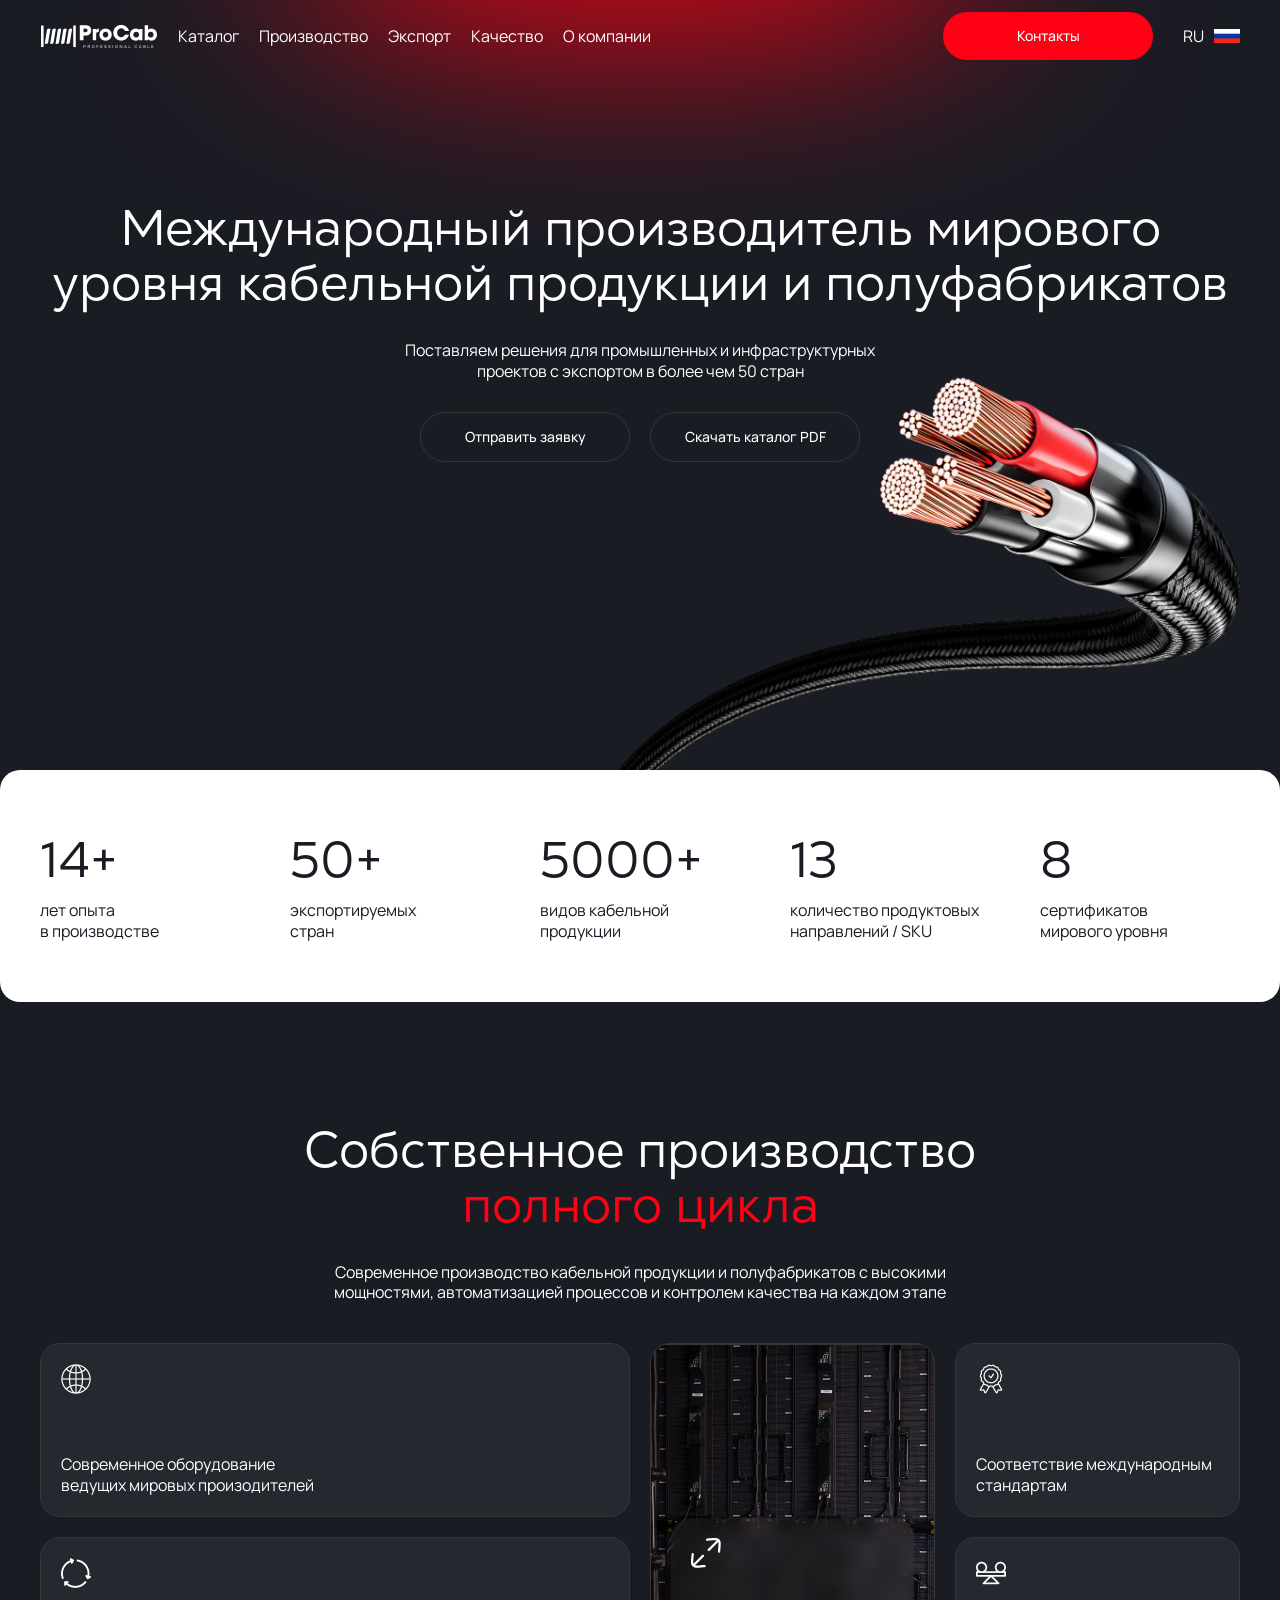
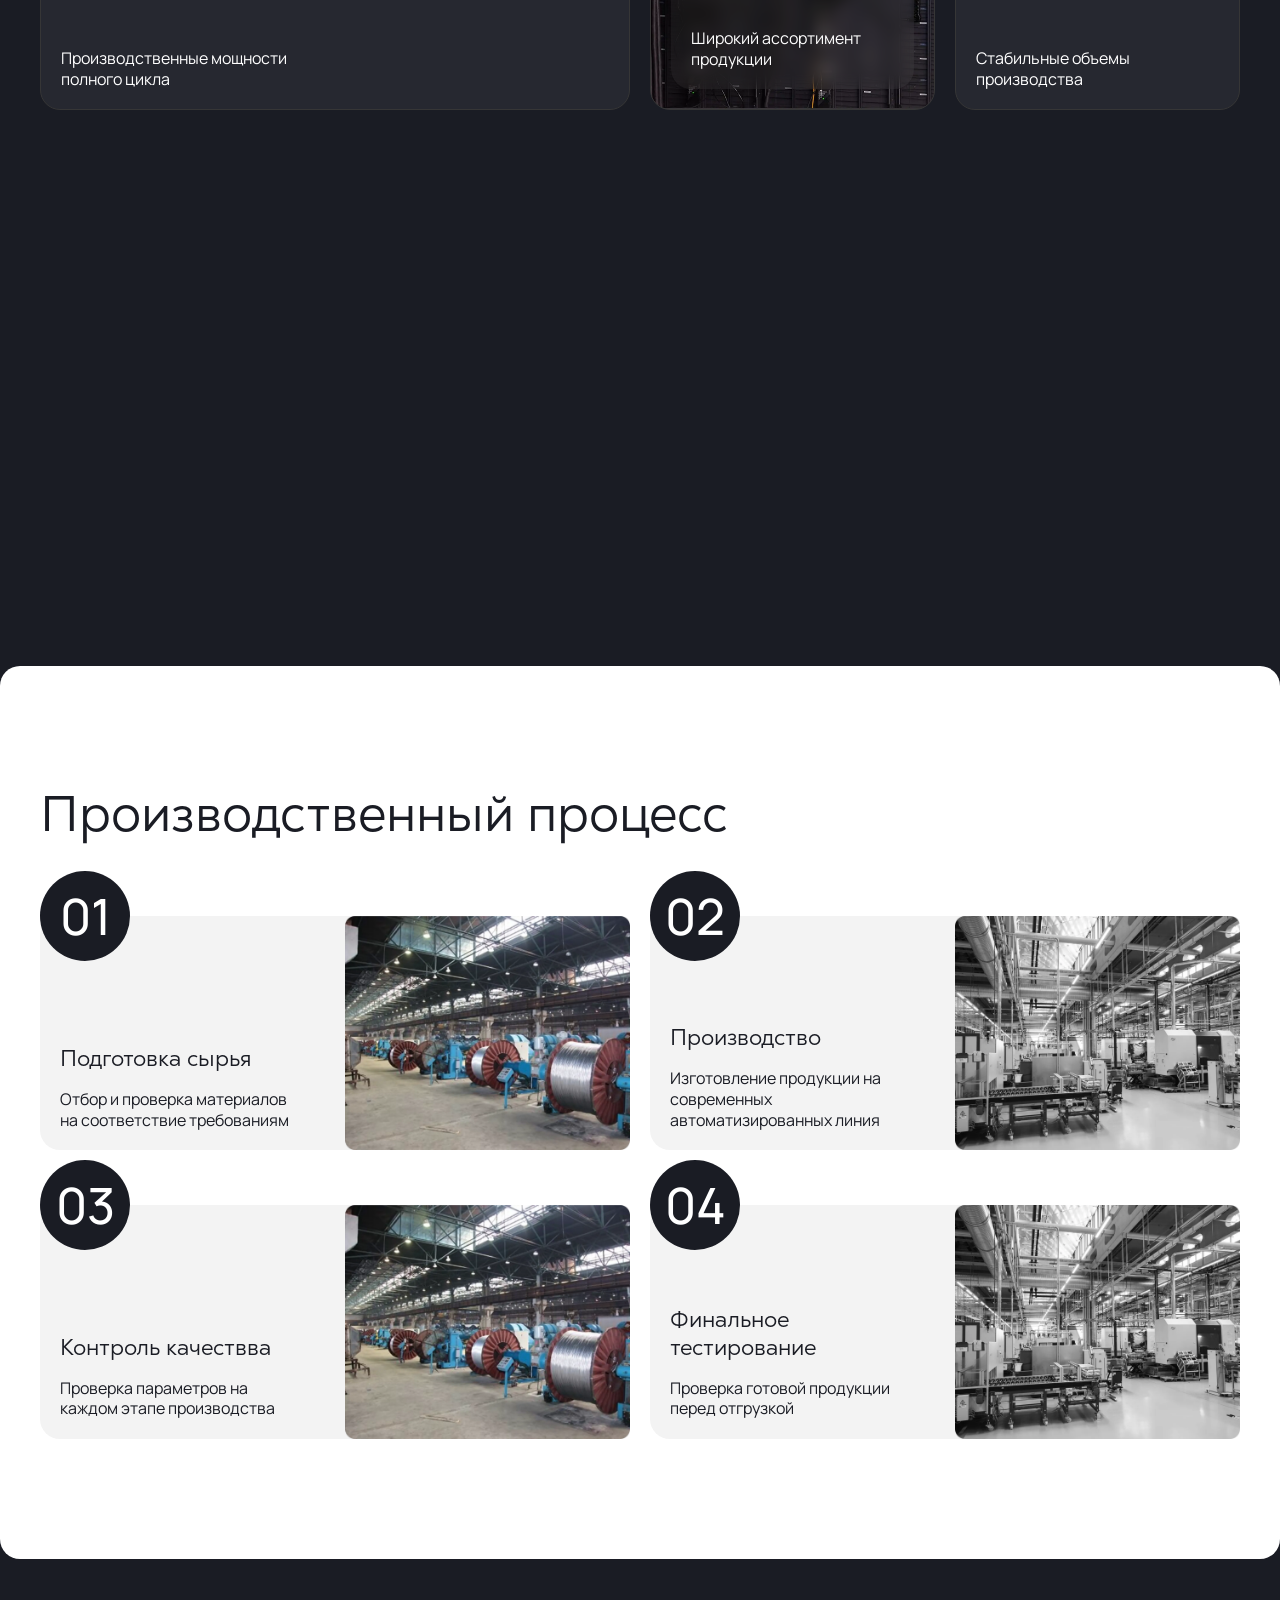
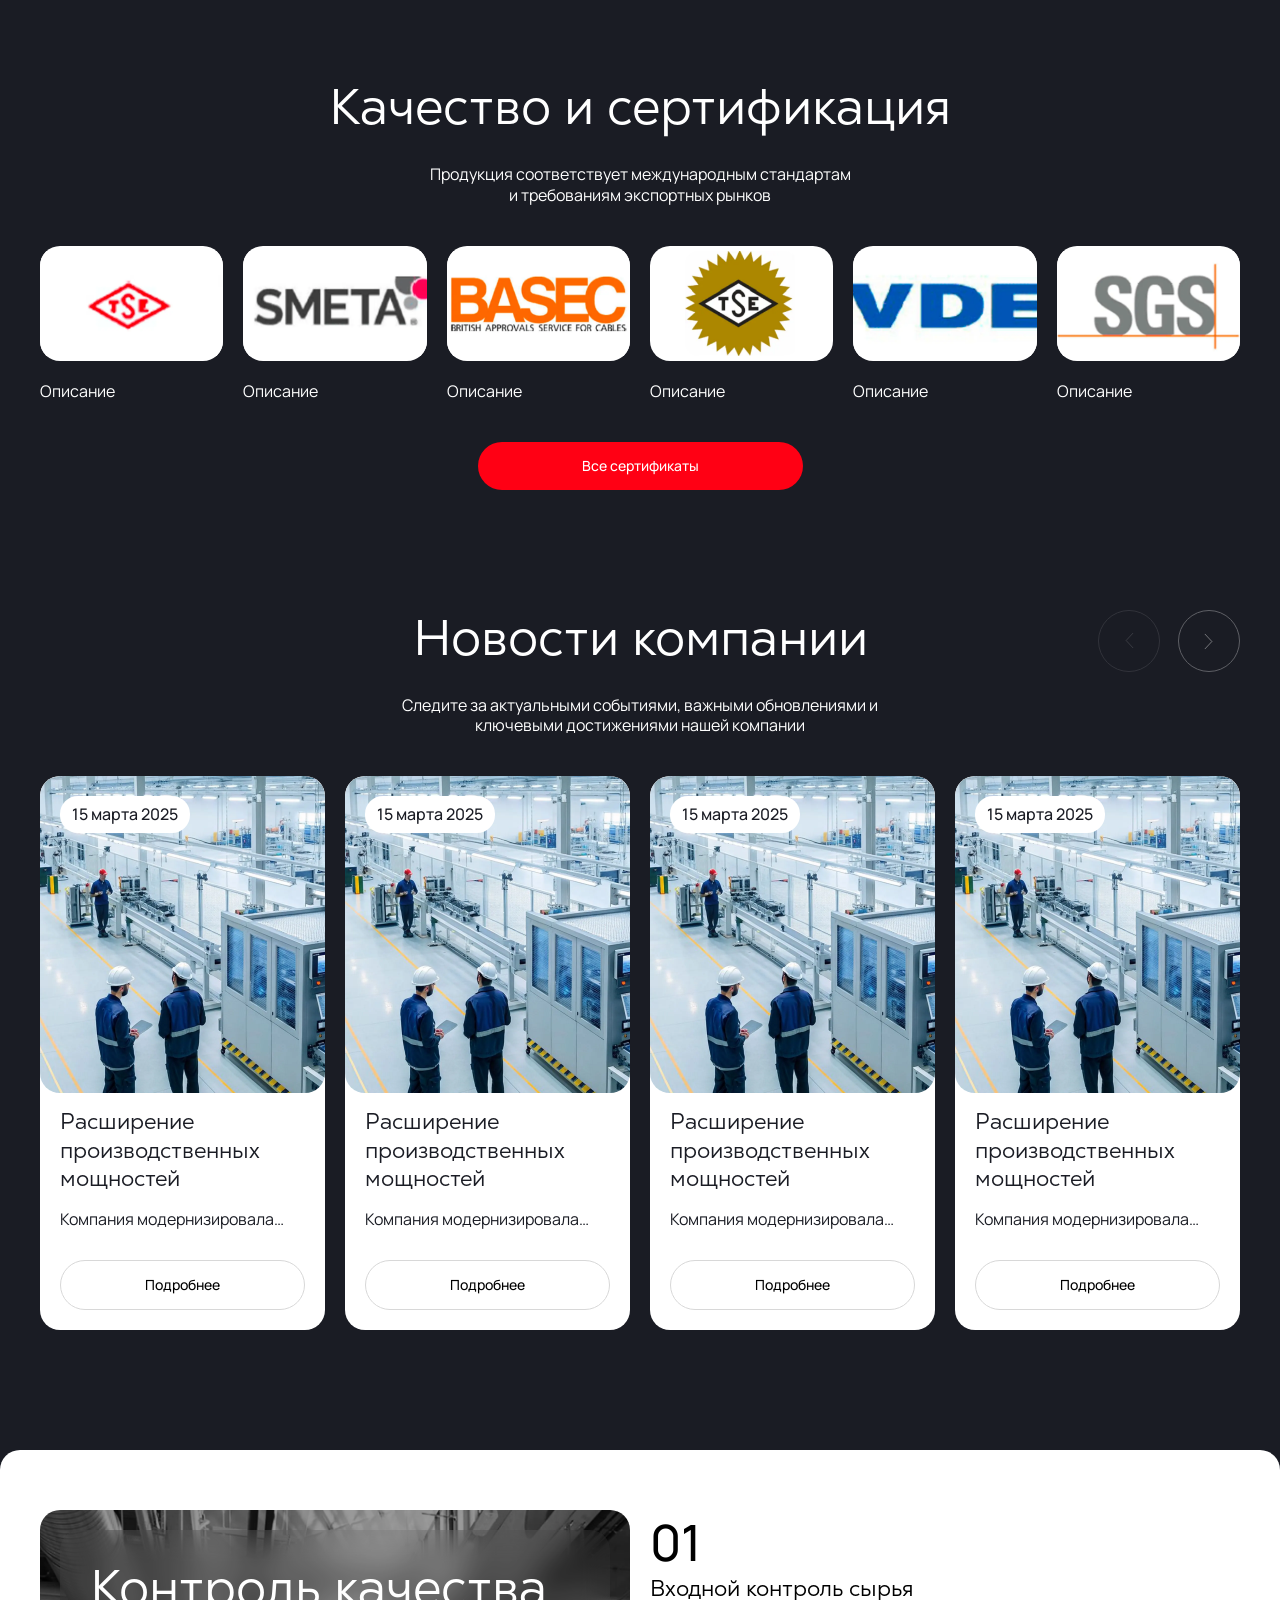
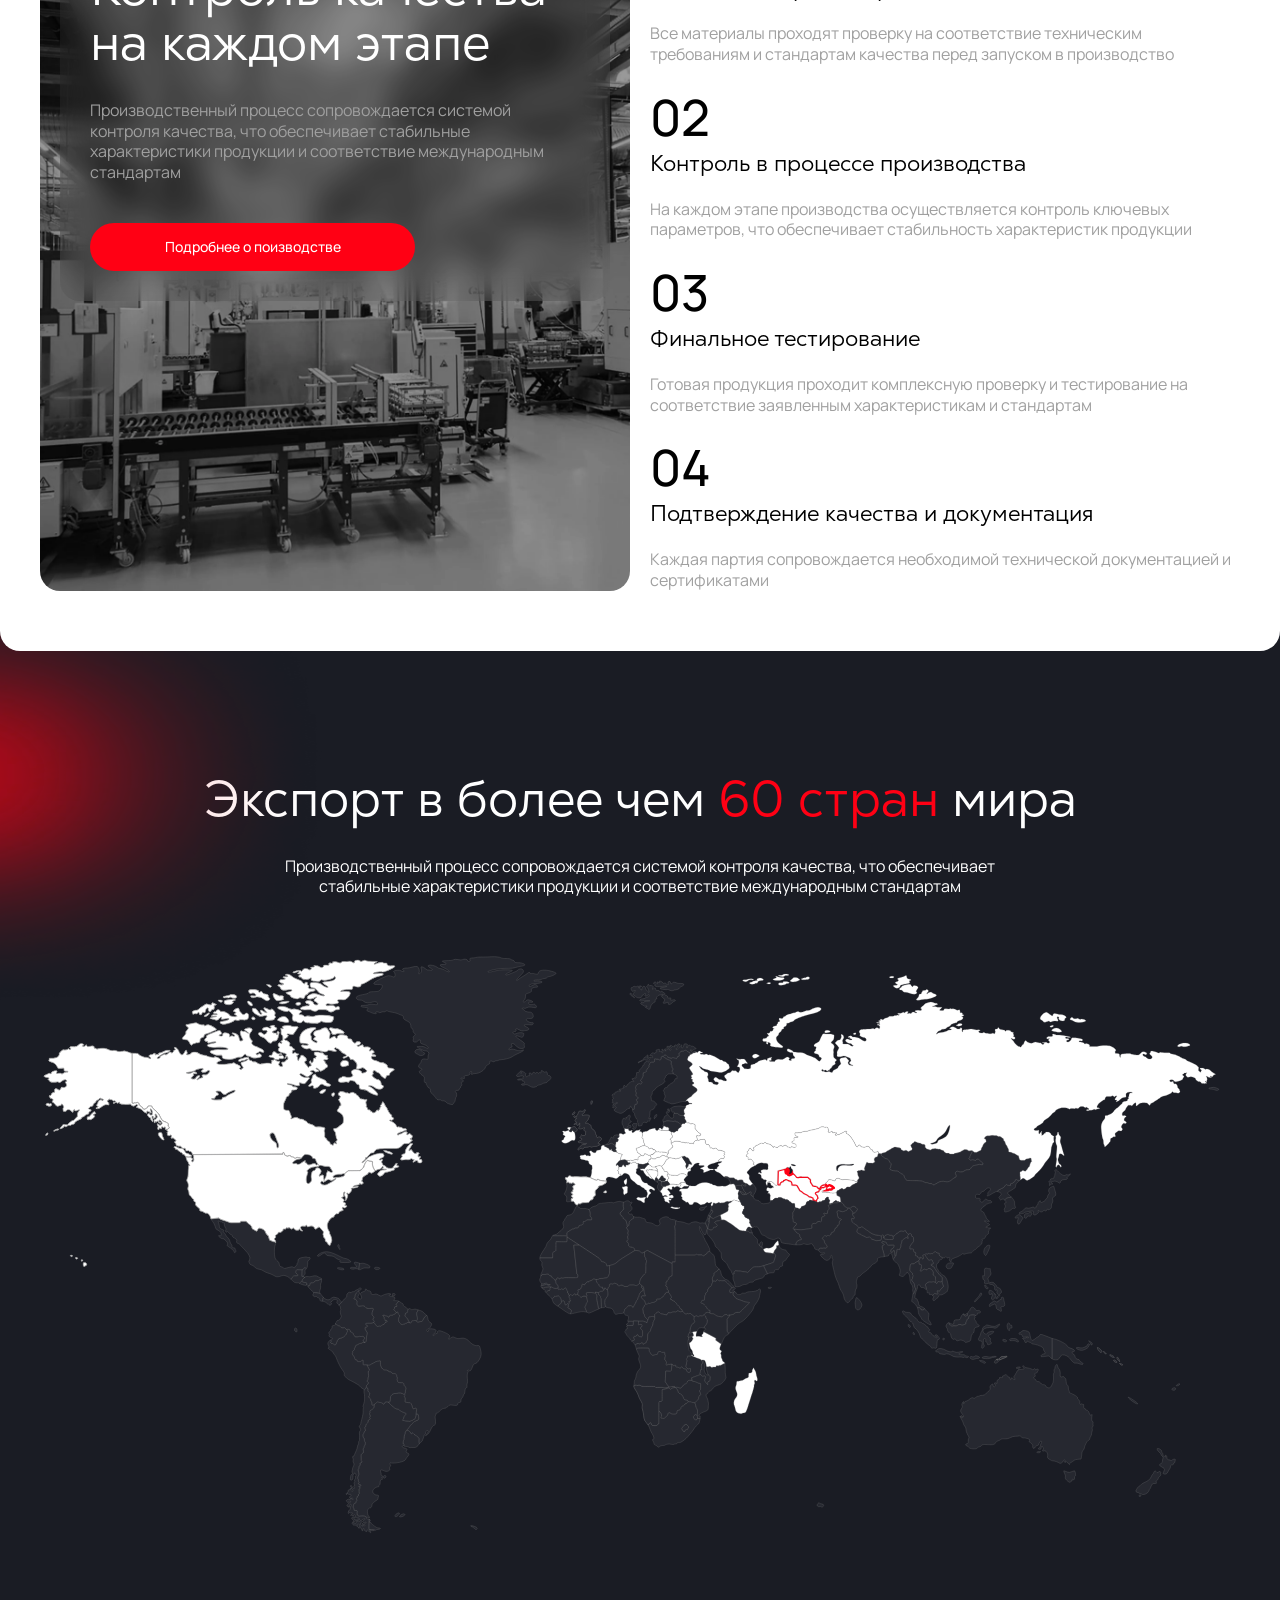
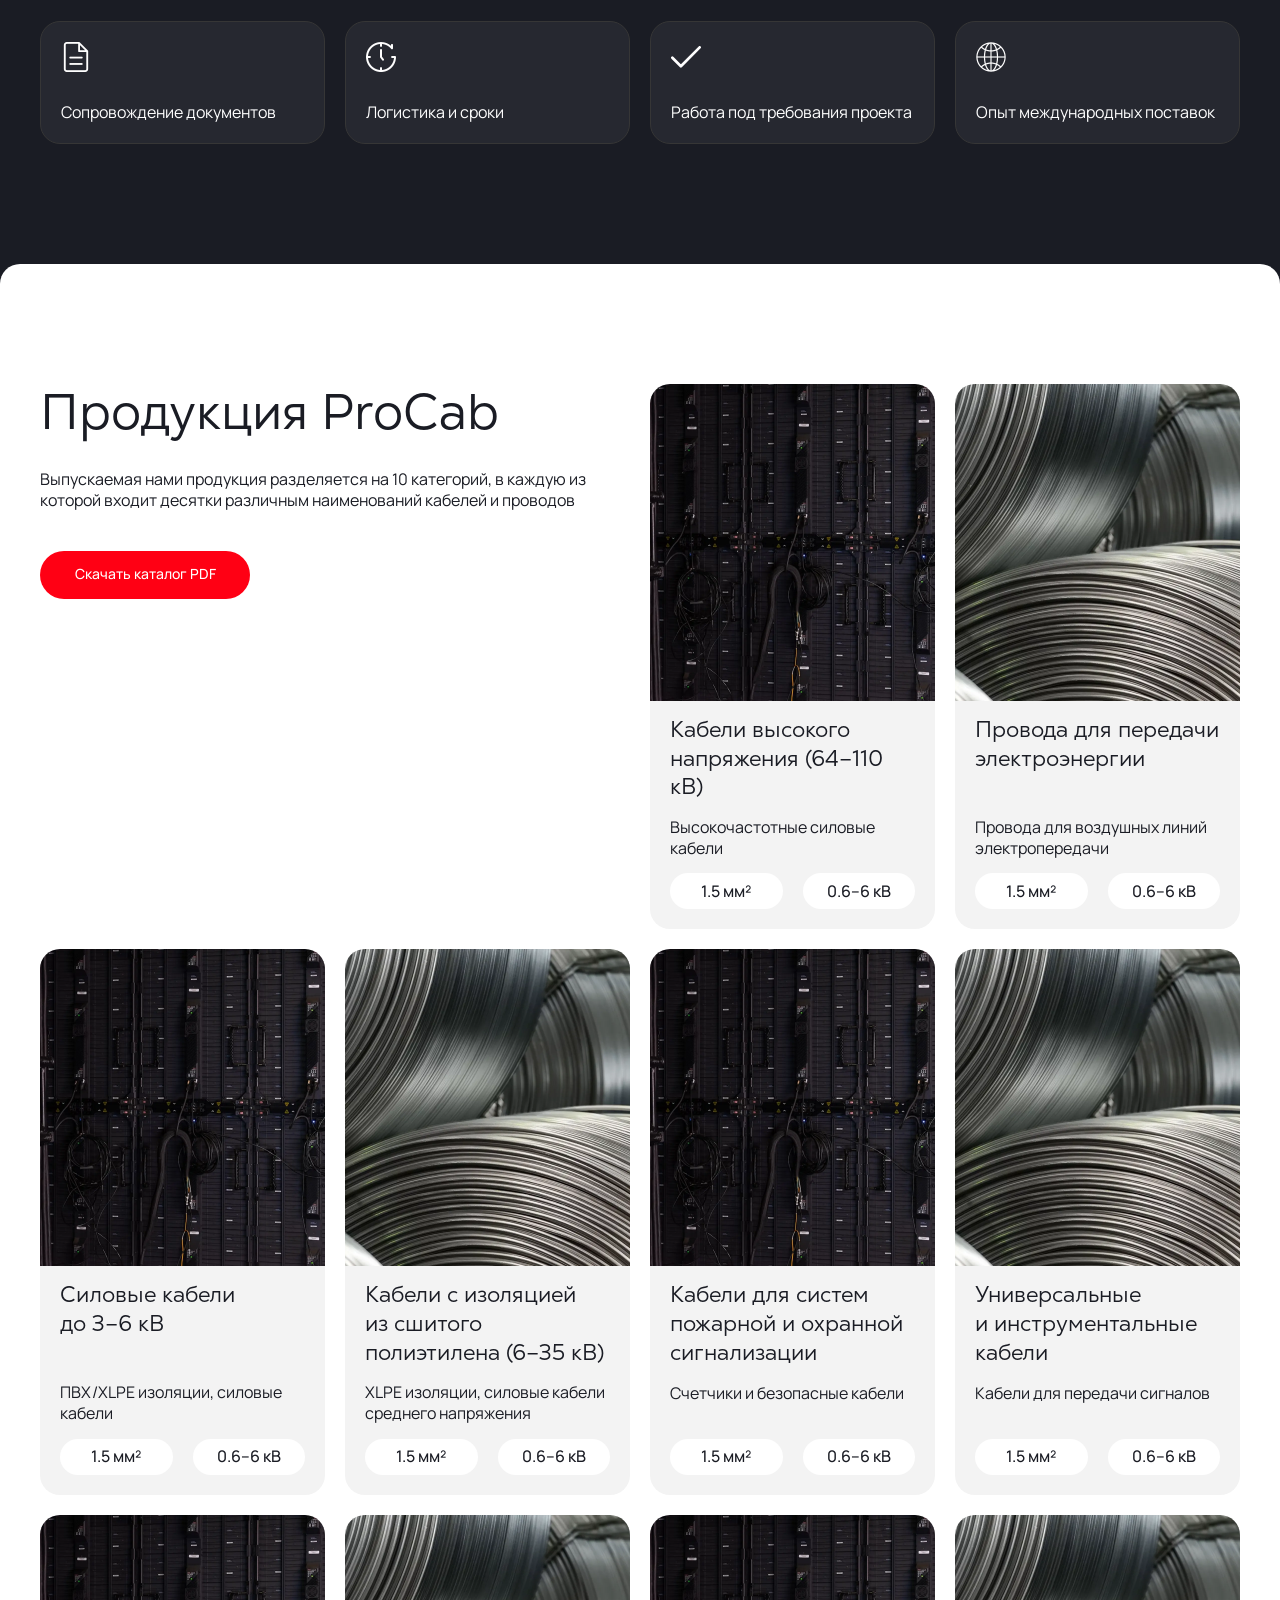
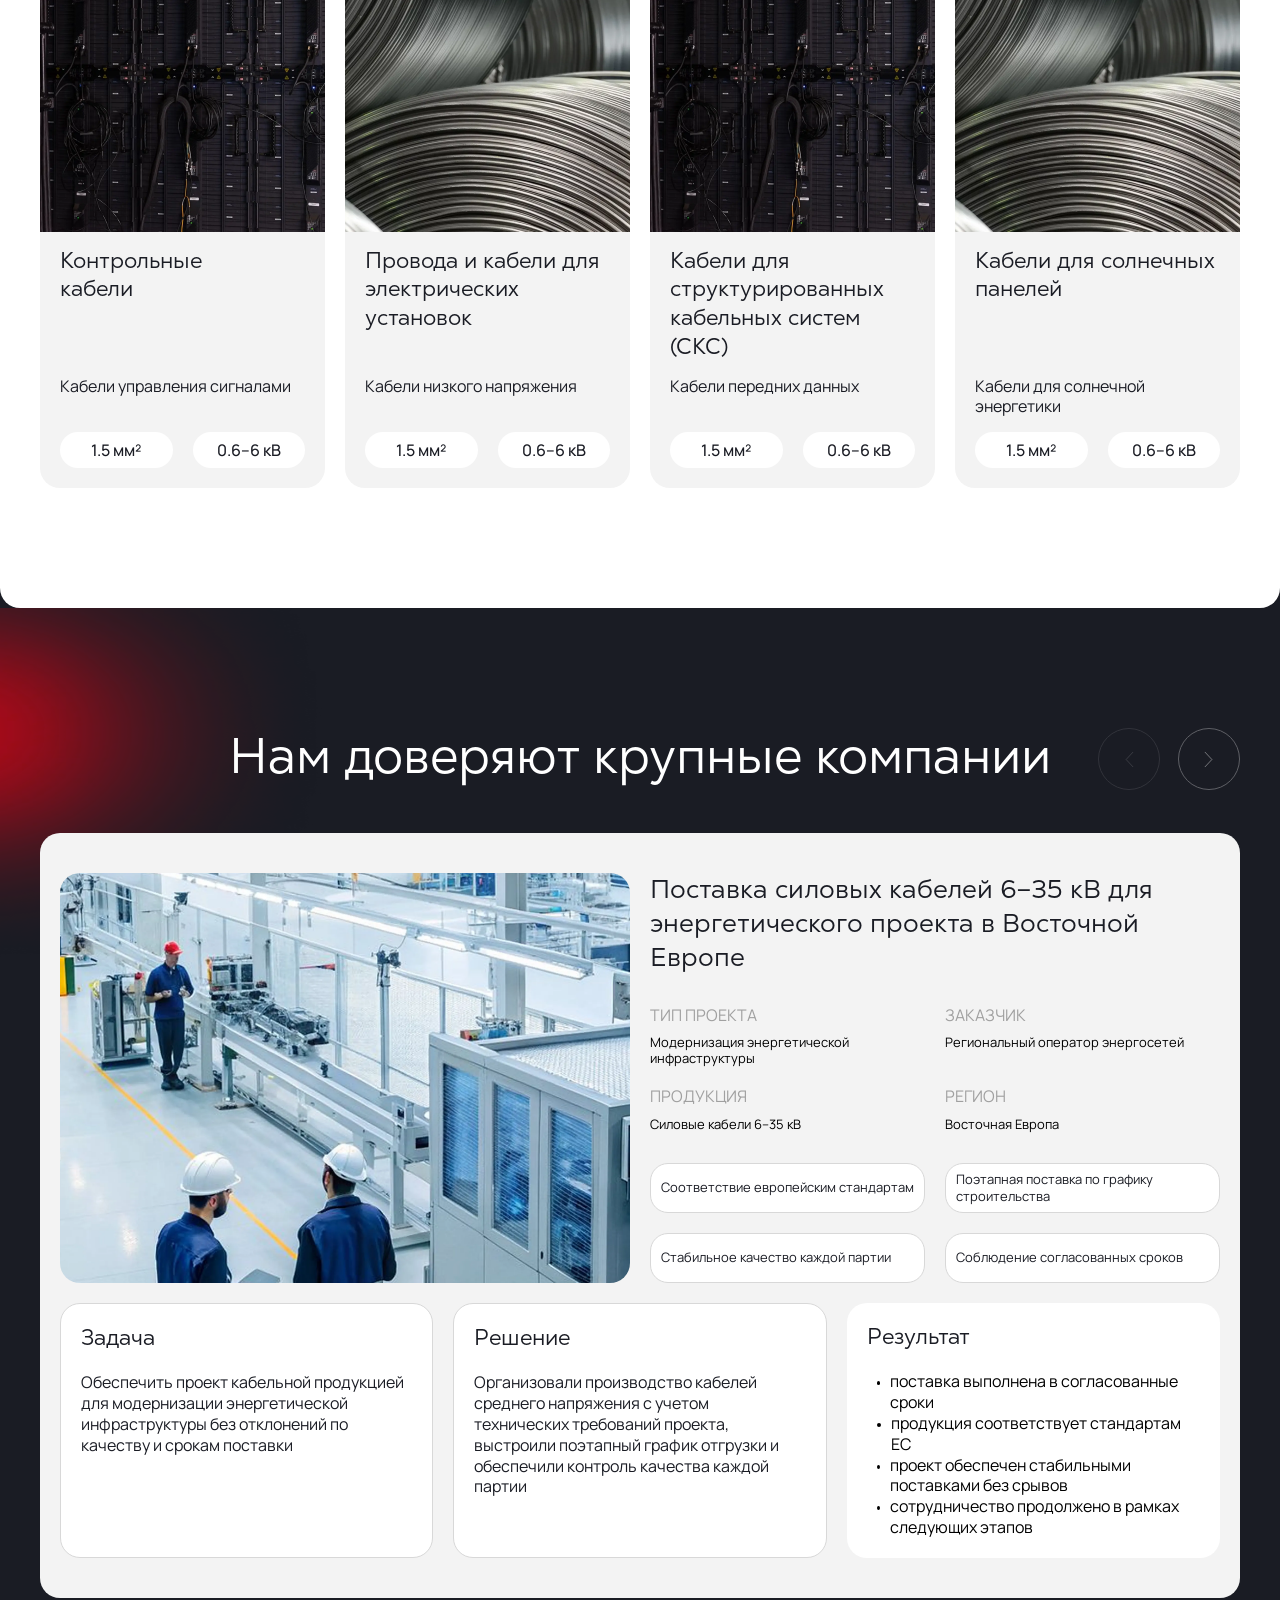
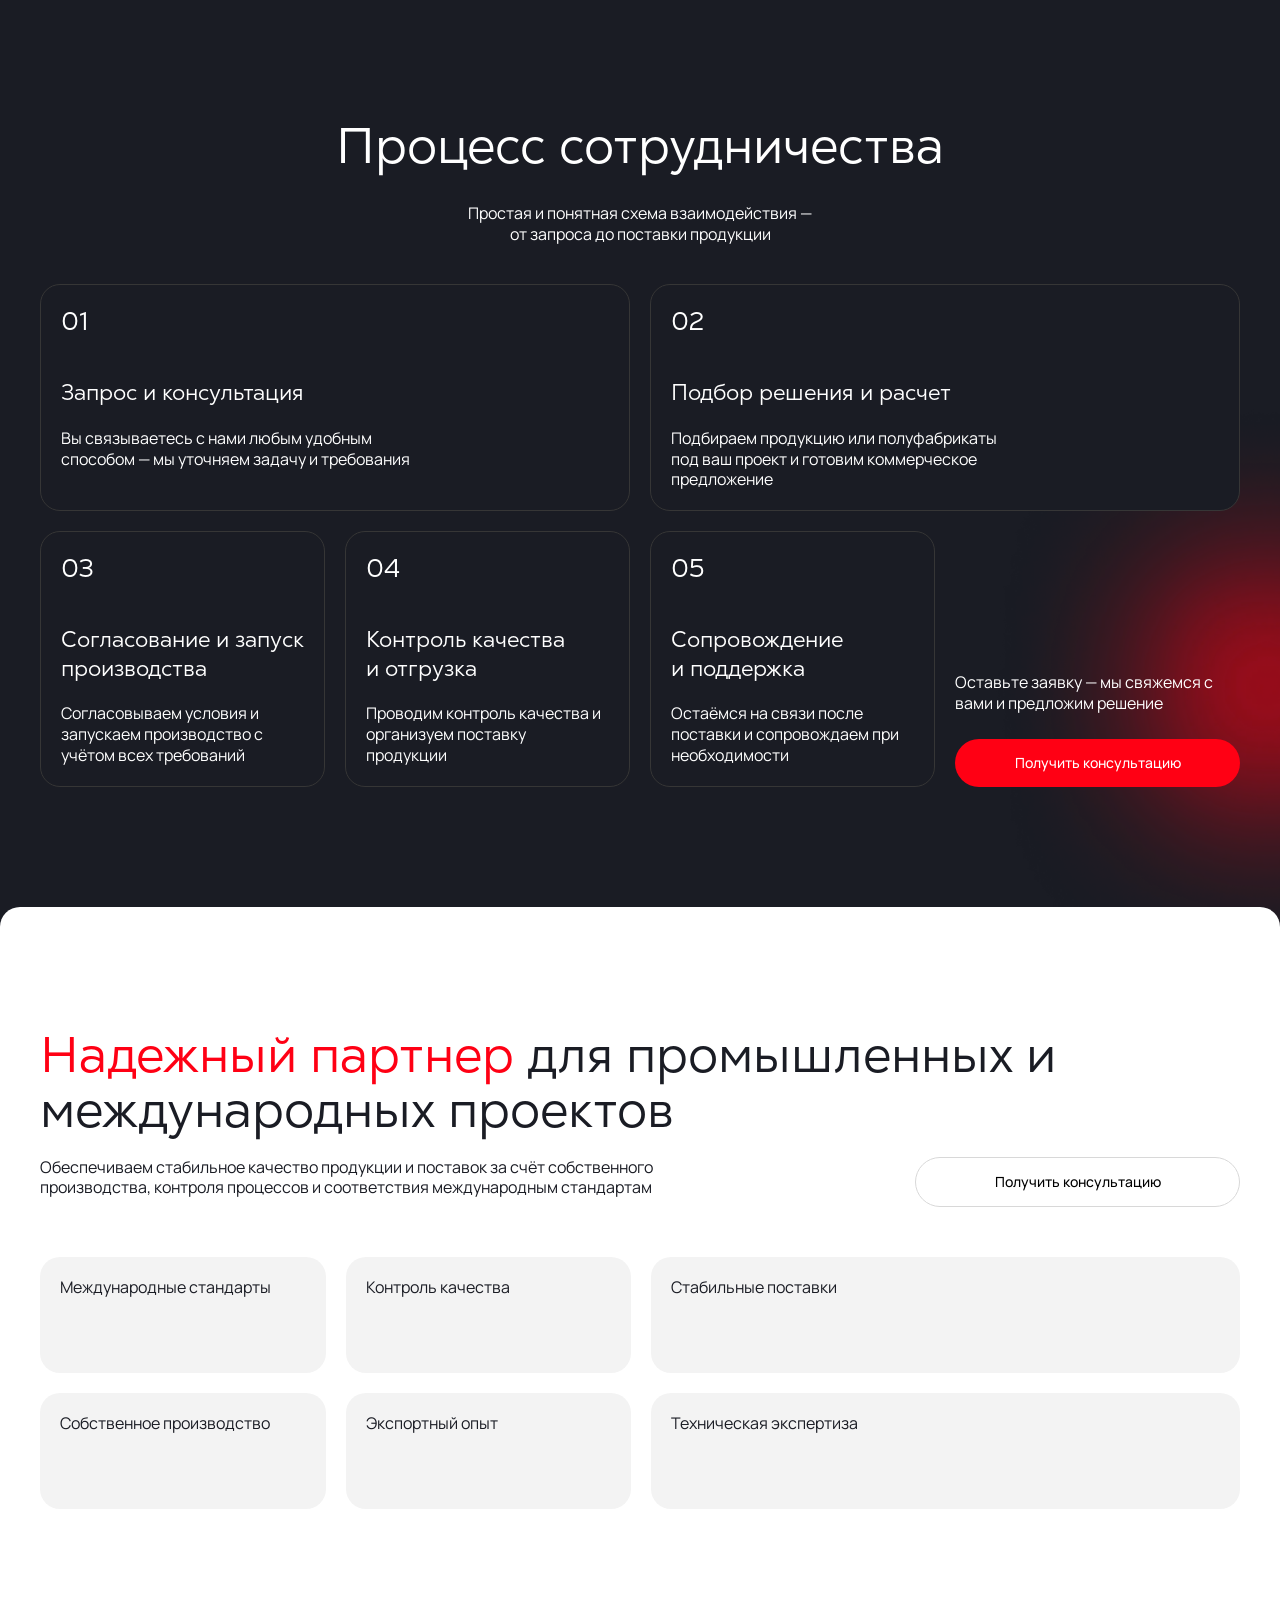
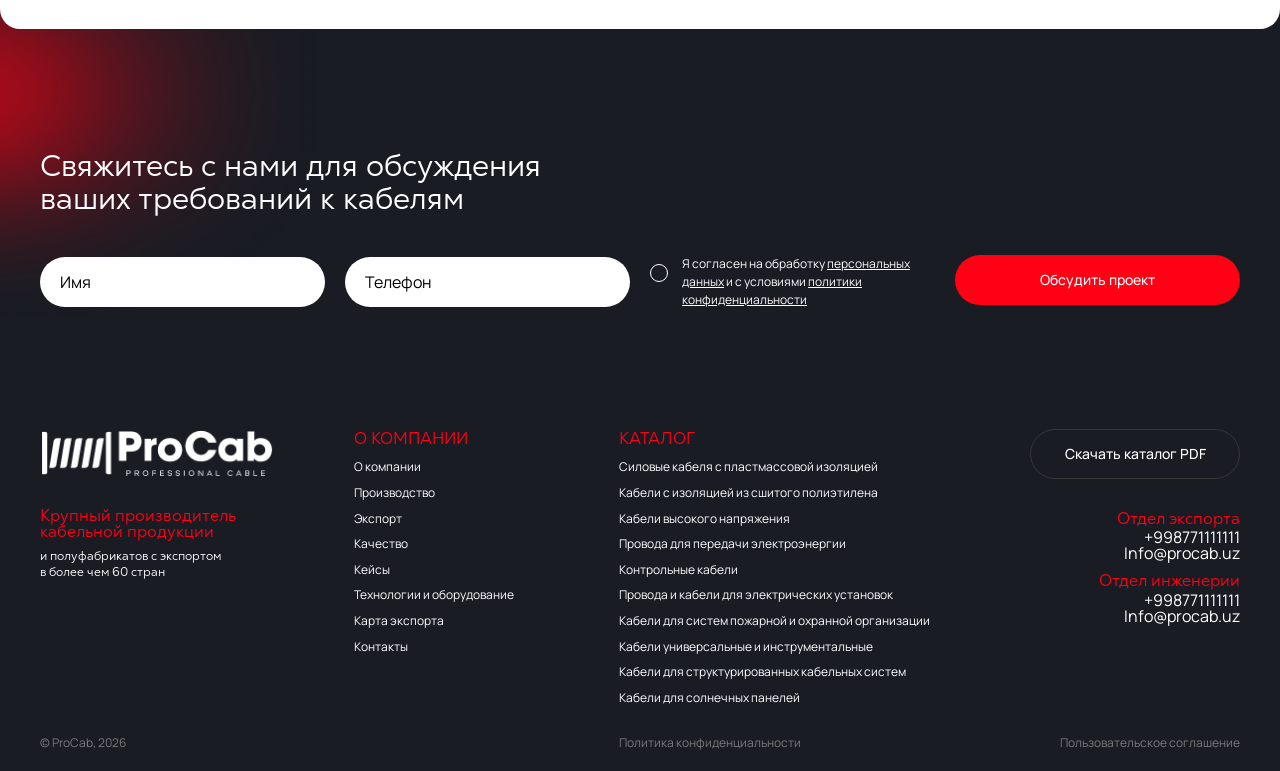
==== commit 40b715a4: "upd" ====
--- a/index.html
+++ b/index.html
@@ -171,7 +171,7 @@
         <div class="card-item production-card-blur animate-block" style="background-image: url(./img/production-card-blur-back.webp)" data-animation="fade-left" data-delay="300">
           <div class="card-content">
             <div class="card-icon">
-              <img src="./img/icons/production-ccard-ico3.webp" alt="">
+              <img src="./img/icons/production-ccard-ico3.svg" alt="">
             </div>
             <p class="card-title">Широкий ассортимент продукции</p>
           </div>
@@ -492,8 +492,8 @@
       <svg width="1247" height="618" viewBox="0 0 1247 618" fill="none" xmlns="http://www.w3.org/2000/svg">
         <g class="countries">
           <g class="no-active country-1">
-            <path  d="M633.007 498.78C633.007 498.082 634.213 496.79 634.911 497.786C635.613 498.78 635.312 500.177 636.715 500.177C638.116 500.177 640.622 500.673 641.026 500.077C641.423 499.477 643.228 498.979 643.228 497.885C643.228 496.791 643.228 476.464 643.228 475.668C643.228 474.871 646.637 475.668 646.637 474.371C646.637 473.076 646.637 462.814 646.637 462.814C646.637 462.814 649.14 462.619 649.843 462.418C650.545 462.22 653.051 460.923 653.654 461.323C654.255 461.717 655.054 463.117 655.455 462.616C655.855 462.118 656.859 461.12 657.861 461.12C658.407 461.12 659.304 460.887 660.139 460.687C659.973 460.395 659.867 460.12 659.867 459.91C659.867 459.066 653.767 460.078 652.749 460.416C651.731 460.755 648.513 461.258 647.495 460.753C646.479 460.248 640.04 460.753 640.04 460.753L638.853 459.573C638.853 459.573 628.343 459.573 627.159 459.573C625.973 459.573 625.123 459.406 624.108 458.735C623.089 458.057 622.075 458.057 620.886 458.561C619.702 459.068 620.21 457.889 619.363 457.889C618.514 457.889 618.176 458.735 618.176 458.735L617.119 459.01C617.007 460.035 617.921 461.928 619.027 463.415C620.18 464.959 621.581 467.846 622.334 470.288C623.086 472.729 625.243 475.468 625.79 477.313C626.345 479.154 625.392 481.797 625.941 482.992C626.494 484.186 626.842 486.227 627.146 488.271C627.445 490.314 627.596 494.647 629.449 496.44C630.153 497.122 630.882 498.071 631.555 499.13C632.379 499.209 633.007 499.307 633.007 498.78Z"></path>
-            <path  d="M633.007 498.78C633.007 498.082 634.213 496.79 634.911 497.786C635.613 498.78 635.312 500.177 636.715 500.177C638.116 500.177 640.622 500.673 641.026 500.077C641.423 499.477 643.228 498.979 643.228 497.885C643.228 496.791 643.228 476.464 643.228 475.668C643.228 474.871 646.637 475.668 646.637 474.371C646.637 473.076 646.637 462.814 646.637 462.814C646.637 462.814 649.14 462.619 649.843 462.418C650.545 462.22 653.051 460.923 653.654 461.323C654.255 461.717 655.054 463.117 655.455 462.616C655.855 462.118 656.859 461.12 657.861 461.12C658.407 461.12 659.304 460.887 660.139 460.687C659.973 460.395 659.867 460.12 659.867 459.91C659.867 459.066 653.767 460.078 652.749 460.416C651.731 460.755 648.513 461.258 647.495 460.753C646.479 460.248 640.04 460.753 640.04 460.753L638.853 459.573C638.853 459.573 628.343 459.573 627.159 459.573C625.973 459.573 625.123 459.406 624.108 458.735C623.089 458.057 622.075 458.057 620.886 458.561C619.702 459.068 620.21 457.889 619.363 457.889C618.514 457.889 618.176 458.735 618.176 458.735L617.119 459.01C617.007 460.035 617.921 461.928 619.027 463.415C620.18 464.959 621.581 467.846 622.334 470.288C623.086 472.729 625.243 475.468 625.79 477.313C626.345 479.154 625.392 481.797 625.941 482.992C626.494 484.186 626.842 486.227 627.146 488.271C627.445 490.314 627.596 494.647 629.449 496.44C630.153 497.122 630.882 498.071 631.555 499.13C632.379 499.209 633.007 499.307 633.007 498.78Z"></path>
+            <path  d="M633.007 498.78C633.007 498.082 634.213 496.79 634.911 497.786C635.613 498.78 635.312 500.177 636.715 500.177C638.116 500.177 640.622 500.673 641.026 500.077C641.423 499.477 643.228 498.979 643.228 497.885C643.228 496.791 643.228 476.464 643.228 475.668C643.228 474.871 646.637 475.668 646.637 474.371C646.637 473.076 646.637 462.814 646.637 462.814C646.637 462.814 649.14 462.619 649.843 462.418C650.545 462.22 653.051 460.923 653.654 461.323C654.255 461.717 655.054 463.117 655.455 462.616C655.855 462.118 656.859 461.12 657.861 461.12C658.407 461.12 659.304 460.887 660.139 460.687C659.973 460.395 659.867 460.12 659.867 459.91C659.867 459.066 653.767 460.078 652.749 460.416C651.731 460.755 648.513 461.258 647.495 460.753C646.479 460.248 640.04 460.753 640.04 460.753L638.853 459.573C638.853 459.573 628.343 459.573 627.159 459.573C625.973 459.573 625.123 459.406 624.108 458.735C623.089 458.057 622.075 458.057 620.886 458.561C619.702 459.068 620.21 457.889 619.363 457.889C618.514 457.889 618.176 458.735 618.176 458.735L617.119 459.01C617.007 460.035 617.921 461.928 619.027 463.415C620.18 464.959 621.581 467.846 622.334 470.288C623.086 472.729 625.243 475.468 625.79 477.313C626.345 479.154 625.392 481.797 625.941 482.992C626.494 484.186 626.842 486.227 627.146 488.271C627.445 490.314 627.596 494.647 629.449 496.44C630.153 497.122 630.882 498.071 631.555 499.13C632.379 499.209 633.007 499.307 633.007 498.78Z"  ></path>
+            <path  d="M633.007 498.78C633.007 498.082 634.213 496.79 634.911 497.786C635.613 498.78 635.312 500.177 636.715 500.177C638.116 500.177 640.622 500.673 641.026 500.077C641.423 499.477 643.228 498.979 643.228 497.885C643.228 496.791 643.228 476.464 643.228 475.668C643.228 474.871 646.637 475.668 646.637 474.371C646.637 473.076 646.637 462.814 646.637 462.814C646.637 462.814 649.14 462.619 649.843 462.418C650.545 462.22 653.051 460.923 653.654 461.323C654.255 461.717 655.054 463.117 655.455 462.616C655.855 462.118 656.859 461.12 657.861 461.12C658.407 461.12 659.304 460.887 660.139 460.687C659.973 460.395 659.867 460.12 659.867 459.91C659.867 459.066 653.767 460.078 652.749 460.416C651.731 460.755 648.513 461.258 647.495 460.753C646.479 460.248 640.04 460.753 640.04 460.753L638.853 459.573C638.853 459.573 628.343 459.573 627.159 459.573C625.973 459.573 625.123 459.406 624.108 458.735C623.089 458.057 622.075 458.057 620.886 458.561C619.702 459.068 620.21 457.889 619.363 457.889C618.514 457.889 618.176 458.735 618.176 458.735L617.119 459.01C617.007 460.035 617.921 461.928 619.027 463.415C620.18 464.959 621.581 467.846 622.334 470.288C623.086 472.729 625.243 475.468 625.79 477.313C626.345 479.154 625.392 481.797 625.941 482.992C626.494 484.186 626.842 486.227 627.146 488.271C627.445 490.314 627.596 494.647 629.449 496.44C630.153 497.122 630.882 498.071 631.555 499.13C632.379 499.209 633.007 499.307 633.007 498.78Z"       ></path>
           </g>
           <g class="no-active country-2">
             <path  d="M678.1 454.2L677.6 453.2L674.7 453.2C672.8 453.7 672.8 454.3 672.8 454.9C672.8 455.5 671 456.9 669.7 457.3C668.4 457.7 667 460.7 666.2 461.1C665.4 461.5 662.7 460.5 661.9 460.4C661.5 460.4 660.8 460.5 660.1 460.7C660.6 461.6 661.7 462.6 662.1 462.6C662.6 462.6 662.8 466.1 663.9 466.7C665.1 467.2 667.3 468.3 667.3 469C667.3 469.7 668.7 470.5 668.7 471.5C668.7 472.5 670 473.9 671.1 473.9C673.2 473.8 673.4 474.7 673.4 475.3C673.4 475.9 676.3 475.3 676.7 475.9C677 476.5 679.8 476.3 680.5 476.6C681.7 475.5 683.4 474 684 473.2C684.9 472 684.1 470.4 684.9 469.9C685.6 469.5 687.3 467.5 686.7 467.4C686.1 467.2 686.5 465.8 685.6 464.9C684.7 464 686.7 463.5 686.5 461.9C686.4 460.2 686.8 456.9 686.4 456.6C685.9 456.3 683.8 456.2 682.5 455.3C681.1 454.4 678.1 454.2 678.1 454.2Z"    />
@@ -1094,7 +1094,7 @@
             />
           </g>
           <g class="active country-123">
-            <path d="M155.242 218.349C154.267 217.301 151.711 217.526 151.334 216.554C150.959 215.584 148.628 212.075 147.351 212.145C146.072 212.221 144.42 212.295 142.916 211.175C141.413 210.052 140.437 209.98 139.384 210.653C138.332 211.326 140.511 211.473 140.437 212.221C140.362 212.967 141.112 213.418 142.015 213.268C142.916 213.12 143.442 214.988 144.345 215.061C145.247 215.138 145.547 216.554 146.6 216.554C147.652 216.554 147.877 217.752 148.404 218.424C148.931 219.099 150.133 218.499 150.133 219.172C150.133 219.774 151.334 220.318 151.638 221.074C153.696 221.317 155.46 221.51 156.993 221.088C157.009 220.619 157.129 220.099 157.349 219.693C157.873 218.723 156.22 219.395 155.242 218.349ZM152.689 99.6134C155.395 100.212 155.687 104.992 157.499 104.992C158.703 104.992 157.8 103.498 159.755 103.498C161.709 103.498 161.258 102.452 163.062 102.602C164.867 102.751 166.37 102.152 166.37 100.061C166.37 97.9682 167.724 97.2211 169.527 96.772C171.331 96.3258 169.676 94.0832 172.233 93.4845C174.789 92.8871 181.856 89.8989 183.057 89.0022C184.26 88.1054 181.554 86.9107 178.847 85.2655C176.141 83.6217 174.037 83.1726 171.932 84.5185C169.827 85.8643 171.48 83.0244 169.827 83.7714C168.173 84.5185 163.663 82.5753 163.062 81.8282C162.461 81.0798 154.342 83.472 152.387 83.472C150.433 83.472 152.538 85.5649 153.892 86.6099C155.244 87.6578 150.585 90.9439 151.487 91.6924C152.389 92.4395 150.585 94.3812 148.479 96.772C146.374 99.1657 149.984 99.0161 152.689 99.6134ZM227.85 111.867C228.753 110.822 232.511 113.958 232.662 111.719C232.812 109.476 228.452 108.43 226.648 107.235C224.845 106.037 224.094 106.636 221.236 104.543C218.379 102.452 221.987 101.405 219.882 99.7617C217.778 98.1179 217.026 93.6342 218.528 92.1415C220.031 90.6445 221.686 88.4048 218.98 87.3584C216.273 86.3134 211.914 88.2566 212.365 88.8525C212.816 89.4513 216.573 91.5427 216.573 92.4409C216.573 93.3362 213.115 89.9004 211.912 90.646C210.71 91.3945 209.358 89.1533 208.304 90.646C207.253 92.143 209.658 97.3723 210.558 98.8649C211.462 100.36 209.658 100.36 208.454 100.658C207.253 100.959 207.102 96.4741 205.899 94.8317C204.696 93.188 199.885 91.2433 199.584 92.4409C199.283 93.6356 202.59 93.6356 202.14 95.2794C201.69 96.9246 199.885 94.233 198.23 95.5788C196.577 96.9246 196.878 96.0279 197.178 94.6821C197.479 93.3362 194.773 91.8436 191.767 92.1415C188.759 92.4409 190.413 94.5323 189.512 95.2794C188.61 96.0279 184.1 94.8317 186.955 94.233C189.812 93.6342 188.61 91.9918 187.557 90.348C186.505 88.7042 183.649 90.646 178.988 92.2898C174.329 93.935 172.223 95.7271 172.824 95.8767C173.427 96.0264 173.576 96.772 171.772 98.2676C169.968 99.7617 171.772 101.108 173.427 101.108C175.08 101.108 173.624 102.425 174.779 102.751C175.832 103.051 181.244 100.658 182.747 101.705C184.252 102.751 173.878 103.349 173.878 105.142C173.878 106.936 179.591 107.982 183.801 107.235C188.011 106.487 195.376 107.832 195.376 108.879C195.376 109.925 190.416 109.626 186.658 109.476C182.901 109.328 176.436 110.523 176.735 111.719C177.071 113.056 177.487 113.065 181.395 114.855C185.304 116.65 189.362 113.957 189.212 116.5C189.062 119.042 191.318 119.64 196.578 119.788C201.84 119.938 204.245 117.399 206.802 117.548C209.358 117.697 210.56 117.249 211.763 115.457C212.965 113.662 214.019 114.708 214.319 115.605C214.62 116.502 217.927 116.351 218.679 117.098C220.596 119.005 226.946 118.445 229.351 117.247C231.757 116.053 228.299 112.764 227.096 114.258C225.894 115.753 224.842 114.855 224.541 114.11C224.243 113.361 226.949 112.915 227.85 111.867ZM170.72 75.1033C173.428 75.4027 176.133 73.0119 175.982 71.666C175.833 70.3231 169.378 74.9565 170.72 75.1033ZM158.248 70.9198C159.301 71.3689 158.248 73.4604 159.45 72.863C160.654 72.2642 160.955 72.116 161.857 72.4139C163.481 72.9537 163.81 71.5172 164.563 70.7701C165.315 70.0216 165.015 73.4589 166.968 73.4589C168.622 73.4589 168.322 69.8719 169.825 70.9184C171.329 71.9648 171.78 70.4707 172.081 69.4243C172.382 68.3779 172.382 66.5858 174.036 66.2864C175.689 65.987 174.337 67.9302 175.088 69.276C176.181 71.2351 178.094 69.4257 178.246 68.5276C178.397 67.6322 181.103 68.2296 180.951 67.1832C180.8 66.1367 181.704 65.8373 180.951 64.6412C180.201 63.4465 182.156 63.7444 183.056 62.8477C183.96 61.951 181.855 62.698 180.35 61.3536C178.847 60.0078 178.246 61.8013 178.246 62.698C178.246 63.5947 175.388 62.8477 173.736 62.2489C172.082 61.6516 169.977 64.1921 167.572 65.3882C165.167 66.5844 165.018 68.6758 162.762 68.5261C160.503 68.3793 157.197 70.4722 158.248 70.9198ZM181.703 70.1718C179.599 70.3215 179.748 72.4144 182.156 72.4144C184.56 72.4144 185.313 73.1615 181.855 73.0118C178.397 72.8621 176.893 75.8517 179.298 75.2544C181.703 74.6556 184.56 74.6556 182.755 75.2544C180.95 75.8517 176.037 76.2634 176.742 77.1961C177.194 77.7934 179.147 77.6452 181.102 78.3922C183.055 79.1407 184.258 79.5869 185.763 77.9431C187.264 76.2994 189.221 74.657 188.469 76.8981C187.716 79.1407 190.874 77.4969 194.933 77.3458C198.993 77.1961 194.181 79.7381 189.972 80.036C185.763 80.3354 186.514 82.4269 189.822 83.1739C193.129 83.9209 200.196 81.081 201.848 79.4372C203.502 77.7934 205.005 80.334 206.658 79.1393C208.314 77.9417 211.472 79.289 214.327 78.6902C217.184 78.0928 217.634 72.7124 215.53 71.8156C213.426 70.9189 213.426 72.8621 211.773 73.1615C210.119 73.4609 209.216 71.368 207.865 70.0236C206.511 68.6778 207.411 66.1372 205.458 66.4366C203.519 66.7331 199.294 69.8739 201.85 70.1718C204.405 70.4712 203.503 71.8171 202.151 72.4144C200.799 73.0118 205.309 74.0568 204.707 74.955C204.106 75.8531 197.19 75.1047 196.891 73.6106C196.589 72.115 191.178 69.4248 188.924 70.0236C186.668 70.6209 187.57 68.2301 185.315 68.0804C183.057 67.9307 183.808 70.0236 181.703 70.1718ZM189.519 59.4125C190.271 57.6191 184.54 57.9156 185.01 58.5158C186.063 59.8616 188.766 61.206 189.519 59.4125ZM201.996 58.6646C203.95 58.3652 203.048 56.8697 199.89 57.3202C196.734 57.7679 191.321 57.765 191.321 60.0104C191.321 61.8039 192.374 62.7007 195.83 63.0001C199.288 63.298 202.295 60.0104 200.642 60.0104C198.988 60.0104 200.041 58.964 201.996 58.6646ZM194.63 55.825C196.134 56.4238 197.637 54.4806 198.689 55.3773C199.741 56.2741 204.401 57.0211 204.401 54.6288C204.401 52.238 198.538 51.9386 197.035 52.8353C195.531 53.7321 188.617 54.0315 190.571 55.5256C191.77 56.4453 193.127 55.2291 194.63 55.825ZM219.731 51.1929C221.535 49.9968 224.844 51.94 224.241 53.2844C223.639 54.6302 218.436 53.0137 218.829 54.1825C218.979 54.6302 219.582 56.4251 223.189 55.3787C226.797 54.3322 229.804 55.0793 232.208 57.0225C234.615 58.9656 236.869 59.7127 238.523 57.7695C240.176 55.8263 236.417 55.5284 237.169 54.0343C237.922 52.5402 234.764 51.642 233.11 51.642C231.457 51.642 230.856 48.6538 229.502 49.2512C228.149 49.85 227.247 50.895 227.247 48.9518C227.247 47.01 219.43 46.8589 217.475 47.6074C215.522 48.353 217.927 52.3876 219.731 51.1929ZM220.787 63.7466C221.99 62.251 215.977 57.4708 215.676 59.7119C215.374 61.9545 219.508 65.3357 220.787 63.7466ZM240.328 44.1703C241.38 42.374 233.988 40.9677 235.819 42.5251C236.87 43.4233 239.275 45.9624 240.328 44.1703ZM223.344 78.0938C224.397 76.8977 221.089 74.3572 220.187 76.4486C219.284 78.5415 222.272 79.3101 223.344 78.0938ZM240.327 67.6325C240.176 69.1266 236.719 67.3331 234.012 66.2866C231.306 65.2416 232.961 68.3795 235.067 70.1716C237.17 71.9651 234.012 71.0698 231.157 69.1266C228.3 67.1834 228.6 70.4724 229.954 71.5174C231.308 72.5638 229.654 74.0565 227.848 71.6657C226.044 69.2763 225.144 66.7343 222.287 66.586C219.431 66.4363 220.732 69.3454 221.837 70.7704C223.34 72.7121 224.844 73.1612 227.249 74.5056C229.656 75.8514 233.564 73.9068 235.366 74.3559C237.169 74.805 233.41 77.0461 234.615 78.5402C235.818 80.0343 239.125 78.9879 241.679 78.8382C244.237 78.6885 243.033 77.1944 244.536 76.1479C246.041 75.1015 243.033 75.2526 244.237 72.7107C245.438 70.1716 240.476 66.1369 240.327 67.6325ZM246.643 58.815C248.899 58.815 250.702 58.5156 252.656 57.7686C254.611 57.0215 251.604 57.0215 252.956 55.2295C254.31 53.436 249.649 53.2848 249.348 53.8836C249.047 54.4824 243.185 50.2967 242.282 51.6411C241.382 52.9855 244.388 58.815 246.643 58.815ZM258.82 59.5623C258.519 58.6655 247.122 60.0315 248.899 61.3572C251.905 63.5983 259.123 60.459 258.82 59.5623ZM257.171 81.3817C259.878 81.232 258.524 77.9429 255.518 75.7018C252.51 73.4607 245.756 78.0682 246.95 78.9894C248.3 80.0358 254.464 81.5299 257.171 81.3817ZM237.924 102.304C241.231 104.545 240.178 100.51 243.937 100.659C247.696 100.81 247.845 94.6821 248.448 92.441C249.049 90.1984 245.44 90.3481 246.344 91.9919C247.245 93.6357 246.193 95.2795 245.891 93.3363C245.59 91.3946 242.734 93.188 241.681 91.694C240.629 90.1984 244.989 90.0502 246.043 88.107C247.095 86.1652 242.584 86.4632 243.638 84.9677C244.69 83.4736 237.022 85.1174 239.276 86.0141C241.532 86.9123 239.427 88.107 237.322 86.6115C235.218 85.1174 229.388 87.6176 231.459 89.3031C233.112 90.6461 238.073 88.4049 235.218 92.2913C232.361 96.1777 231.158 91.2449 228.453 91.694C225.747 92.1431 226.95 95.4292 231.008 96.6253C235.067 97.82 234.617 100.063 237.924 102.304ZM262.428 78.3921C263.481 81.3817 264.686 79.2888 266.338 80.4835C267.992 81.6797 270.547 82.4267 271.901 81.2306C273.253 80.0359 273.856 79.1391 274.306 80.1841C275.04 81.8841 278.366 82.1273 285.581 82.277C292.797 82.4267 290.994 79.2888 293.098 80.4835C295.202 81.6797 300.015 81.6797 302.117 81.2306C304.223 80.7829 305.274 77.4953 305.123 75.8516C304.973 74.2063 288.887 72.8619 286.03 74.5057C283.173 76.1495 278.663 73.7572 276.409 74.9534C274.153 76.1495 274.906 73.4593 270.845 73.3081C266.787 73.1599 271.147 71.067 271.898 70.1703C272.651 69.275 265.734 66.8841 262.879 67.4815C260.023 68.0788 258.368 66.5847 255.662 65.3886C252.956 64.1925 245.61 64.4775 247.095 66.5847C248.147 68.0788 256.865 71.2167 257.767 69.724C258.67 68.2285 260.925 71.5161 262.278 73.1599C263.632 74.8051 261.376 75.4025 262.428 78.3921ZM270.096 60.7577C267.389 59.4119 263.995 62.2575 266.788 63.2982C269.195 64.1935 272.802 62.1021 270.096 60.7577ZM248.449 44.0199C250.666 45.1239 249.351 46.5619 251.756 47.6069C254.162 48.6533 261.078 46.261 261.679 47.9063C262.28 49.5501 254.613 49.6998 255.665 50.7462C256.718 51.7926 261.078 53.4364 260.476 54.3332C259.875 55.2299 267.691 57.769 268.442 56.5743C269.195 55.3782 271.299 55.6761 273.252 56.4246C275.207 57.1717 275.358 51.7912 276.712 52.6879C278.066 53.5861 277.913 50.7448 280.169 49.848C282.424 48.9513 285.673 48.9412 285.883 47.9048C286.034 47.1578 285.281 46.1099 282.574 46.4107C279.87 46.7087 278.067 45.6623 279.269 44.1696C280.472 42.6741 276.261 42.225 277.764 41.0303C279.269 39.8341 274.909 38.6394 275.358 40.4315C275.81 42.225 272.653 40.5812 272.201 38.9374C271.751 37.2936 265.587 36.6948 261.528 33.1093C257.47 29.5223 253.26 31.9132 255.665 32.3608C258.072 32.8099 257.92 34.006 255.967 33.8563C254.012 33.7066 250.554 34.006 253.712 35.2007C256.867 36.3969 253.411 36.8445 250.855 36.8445C248.298 36.8445 248.149 40.1335 251.456 40.5812C254.765 41.0303 252.358 42.972 249.652 42.225C246.946 41.4794 246.044 42.8252 248.449 44.0199ZM266.637 29.2254C268.743 27.8795 270.396 28.7777 268.593 29.6744C266.788 30.5697 267.389 31.1685 269.946 31.0188C272.502 30.8706 268.893 31.7673 268.893 33.2614C268.893 34.757 271.899 33.8602 272.05 35.3543C272.199 36.8484 278.663 37.4472 280.619 35.6537C282.572 33.8602 281.821 36.1013 281.671 37.2975C281.521 38.4922 290.841 39.5386 291.293 38.046C291.745 36.5504 293.097 37.1492 294.902 37.5969C296.706 38.046 305.576 35.9531 305.725 34.1596C305.876 32.3661 308.582 35.0563 305.725 36.9995C302.868 38.9427 297.156 38.6448 294.6 39.3918C292.045 40.1388 296.254 41.9323 298.81 43.8755C301.365 45.8187 295.502 44.7723 293.097 42.2303C290.692 39.6912 285.28 39.6912 282.423 39.8395C279.568 39.9892 280.47 45.2199 282.574 45.2199C284.679 45.2199 286.784 45.967 288.888 49.2531C290.993 52.5421 295.504 51.7936 295.504 53.2877C295.504 54.7818 289.64 52.093 286.332 51.4942C283.027 50.8954 277.765 52.9883 277.614 55.3806C277.464 57.7714 282.424 57.4735 285.732 55.5303C289.04 53.5886 286.635 56.1291 284.98 57.6232C283.325 59.1187 288.888 60.3134 288.888 62.1069C288.888 63.9004 284.829 63.3016 284.378 61.6578C283.926 60.014 282.423 58.3702 278.515 58.6682C274.605 58.9676 275.658 61.6578 278.065 61.9572C280.47 62.2552 280.62 64.0486 277.913 64.0486C275.206 64.0486 269.102 65.737 270.999 67.4874C273.102 69.4305 280.769 67.4874 282.123 68.6835C283.476 69.8796 287.235 70.3273 288.135 68.9829C289.039 67.6371 292.045 68.2358 295.051 68.2358C298.057 68.2358 298.81 68.6835 300.162 69.8796C301.514 71.0758 303.921 70.6267 305.574 69.4305C307.228 68.2358 307.228 68.2358 309.332 68.2358C311.436 68.2358 311.888 66.89 310.836 65.2477C309.784 63.6024 307.077 66.4423 306.776 65.2477C306.404 63.768 303.921 63.303 299.71 63.9004C295.502 64.4992 297.305 61.2102 299.861 61.9586C302.416 62.7057 305.874 62.4077 308.731 61.6592C311.588 60.9122 309.332 59.5664 309.332 58.3717C309.332 57.1755 312.94 57.9226 315.647 57.9226C318.351 57.9226 322.261 53.59 322.411 51.0495C322.562 48.5075 316.398 49.1063 313.392 49.1063C310.385 49.1063 315.345 46.8623 321.059 47.1631C326.773 47.4625 324.216 44.922 325.268 44.0238C326.321 43.127 329.027 45.0702 331.883 44.4729C334.739 43.8741 332.785 41.4832 334.739 41.4832C336.125 41.4832 339.25 39.3918 345.414 35.9545C351.576 32.5187 356.388 33.1146 356.688 31.1729C356.989 29.2297 348.119 31.1729 346.614 30.5741C345.111 29.9767 352.778 28.3329 354.584 28.782C356.386 29.2297 358.793 28.782 364.957 25.791C371.121 22.8028 368.415 22.0557 365.861 22.5048C363.303 22.9525 360.447 22.0543 360.599 20.4119C360.748 18.7667 356.838 20.2622 356.688 19.3655C356.537 18.4673 352.929 18.9164 349.021 20.4119C345.111 21.906 348.719 18.9164 350.375 18.3191C352.028 17.7217 340.452 18.3191 338.498 16.9747C336.544 15.6288 334.288 19.2158 332.485 17.4223C330.681 15.6288 326.021 17.1244 326.622 18.4688C327.224 19.8146 325.871 19.8146 324.066 18.3191C322.262 16.825 318.805 18.4688 315.648 18.0197C312.491 17.5706 313.842 20.5602 310.386 19.0661C306.93 17.5706 303.172 18.3176 304.224 18.7667C305.276 19.2158 303.922 20.1125 302.419 19.6649C300.915 19.2158 299.563 19.8146 300.314 21.3072C301.067 22.8028 294.751 20.8596 294.751 22.5048C294.751 24.1472 292.496 25.0439 290.692 23.5498C288.888 22.0543 283.176 21.6066 284.829 22.951C286.483 24.2969 279.717 23.5498 281.521 24.8942C283.325 26.2386 279.266 27.2851 279.266 26.538C279.266 25.791 275.507 24.4451 274.005 25.7895C272.502 27.1354 272.051 28.7806 271.298 27.8824C270.547 26.9871 267.24 27.2851 264.082 28.4797C260.925 29.6744 264.532 30.5683 266.637 29.2254ZM304.522 158.195C305.575 158.048 307.68 154.31 304.974 154.459C302.268 154.61 302.886 158.428 304.522 158.195ZM291.291 154.908C293.696 156.404 297.304 152.367 297.003 151.172C296.703 149.977 288.385 153.105 291.291 154.908ZM302.118 146.689C302.419 145.195 297.157 144.595 297.457 142.954C297.758 141.307 292.496 139.964 290.843 139.067C289.189 138.169 286.634 137.722 286.634 135.929C286.634 134.137 283.025 135.479 282.875 138.169C282.724 140.862 281.221 140.262 281.973 142.801C282.724 145.343 278.664 145.942 279.116 147.288C279.567 148.632 281.521 147.137 283.325 147.137C285.131 147.137 282.837 149.638 285.131 149.825C286.935 149.977 290.091 147.885 290.843 146.689C291.594 145.491 293.099 145.044 295.203 146.538C297.306 148.033 301.817 148.185 302.118 146.689ZM351.278 133.537C353.082 133.686 353.383 135.93 356.238 138.32C359.094 140.709 359.395 139.068 359.845 137.424C360.297 135.778 363.452 137.124 363.303 135.48C363.152 133.836 365.86 131.894 367.663 131.147C369.467 130.399 366.16 128.605 363.755 128.754C361.348 128.905 360.898 127.259 360.898 126.213C360.898 125.168 356.387 122.627 354.884 123.077C353.381 123.524 350.826 121.133 348.871 120.984C346.916 120.835 344.059 119.34 344.361 117.247C344.662 115.156 348.269 117.846 349.02 116.201C349.772 114.558 345.261 115.455 345.111 114.257C344.96 113.063 346.165 113.51 347.065 112.763C347.968 112.016 346.314 110.521 345.261 109.925C344.209 109.327 343.907 111.12 342.855 111.12C341.804 111.12 342.704 109.476 343.457 108.429C344.209 107.384 339.999 106.188 338.195 106.786C336.391 107.384 335.789 106.338 335.789 105.142C335.789 103.946 332.632 105.142 331.429 106.038C330.226 106.937 328.723 105.142 330.226 104.992C331.729 104.842 333.533 103.648 333.082 102.302C332.631 100.957 328.723 100.808 327.971 102.451C327.22 104.097 324.063 100.657 324.063 99.3136C324.063 97.9678 319.251 99.1639 319.854 96.9228C320.456 94.6802 314.292 94.0828 312.639 94.0828C310.984 94.0828 308.58 95.4272 308.88 96.9228C309.179 98.4169 307.076 97.8181 306.774 96.1757C306.473 94.5319 302.415 97.9692 301.213 97.9692C300.011 97.9692 301.964 93.6352 301.363 92.2894C300.762 90.945 299.86 90.4959 298.958 88.2562C298.056 86.0136 293.546 86.9103 292.344 88.2562C291.142 89.6006 287.233 89.0032 285.129 91.0947C283.023 93.1875 285.278 95.279 286.181 96.026C287.083 96.7716 283.025 97.9692 284.377 99.1639C285.73 100.359 287.835 99.7613 287.986 101.704C288.136 103.648 283.025 101.106 282.273 99.4619C281.522 97.8166 282.573 96.324 281.522 95.1278C280.469 93.9332 281.371 92.4391 283.326 90.3462C285.281 88.2547 286.784 88.5527 286.784 87.3566C286.784 86.1619 278.365 86.1619 273.405 90.6441C268.442 95.1278 269.947 101.107 270.248 102.302C270.549 103.496 274.909 102.899 277.463 103.648C280.02 104.395 278.666 105.441 276.712 105.142C274.757 104.842 271.45 104.245 271.6 105.591C271.751 106.937 275.81 109.476 278.216 108.878C280.621 108.281 280.621 108.281 281.674 109.625C282.727 110.971 285.582 110.522 288.439 110.673C291.296 110.822 294.603 111.867 295.955 112.016C297.308 112.166 298.961 111.269 299.413 110.521C299.863 109.774 305.426 111.718 307.078 111.567C308.733 111.419 307.681 109.925 306.628 109.476C305.575 109.027 306.026 107.085 307.38 107.832C308.733 108.579 310.986 109.027 311.438 110.372C311.822 111.515 313.09 110.97 313.244 112.016C313.394 113.064 318.203 114.257 318.354 115.455C318.504 116.65 313.694 117.247 315.048 118.293C316.4 119.34 318.504 116.946 320.31 116.799C322.114 116.65 322.114 120.683 323.466 120.088C325.31 119.272 326.775 120.835 328.576 123.375C330.381 125.916 328.427 128.307 328.576 129.203C328.727 130.099 332.185 129.8 334.139 128.754C336.094 127.707 337.898 129.95 339.4 131.294C340.904 132.641 333.837 134.881 334.439 133.686C335.04 132.49 330.23 128.906 325.87 130.547C321.51 132.192 324.516 134.734 324.969 136.228C325.418 137.722 321.06 139.215 317 137.872C312.941 136.525 314.143 138.766 312.491 138.766C310.837 138.766 309.033 141.307 310.536 142.953C312.038 144.594 315.346 143.103 318.053 143.251C320.759 143.401 321.06 144.148 321.36 142.654C321.661 141.158 324.516 141.905 326.47 142.354C328.426 142.801 327.974 145.491 330.378 145.792C332.784 146.088 330.831 148.482 332.334 150.127C333.835 151.769 338.647 150.873 340.45 152.668C342.254 154.458 349.902 158.034 350.975 156.701C352.177 155.208 344.361 148.331 342.105 147.735C339.85 147.137 344.361 146.392 347.216 148.633C350.073 150.874 354.281 151.922 356.386 149.23C358.491 146.54 354.583 147.289 354.583 145.345C354.583 143.402 353.228 140.712 351.124 140.712C349.02 140.712 343.609 136.528 345.562 135.634C347.517 134.736 344.96 133.538 346.466 131.896C347.97 130.249 349.472 133.387 351.278 133.537ZM319.556 126.364C321.36 126.065 321.026 123.3 320.006 121.881C319.253 120.834 317.3 120.683 315.646 120.834C313.993 120.983 311.137 123.523 312.639 126.064C314.143 128.606 317.752 126.662 319.556 126.364ZM300.762 87.51C299.859 89.4518 302.716 89.4518 302.865 91.6943C303.016 93.9355 305.873 94.6825 307.978 93.3367C310.082 91.9923 316.095 93.7368 316.095 91.9923C316.095 90.3485 309.781 87.3589 307.526 87.8065C305.272 88.257 301.664 85.5668 300.762 87.51ZM357.14 214.686C357.441 215.885 366.161 219.469 366.46 217.828C366.76 216.183 356.881 213.661 357.14 214.686ZM395.276 223.602C394.677 224.699 393.775 222.805 395.078 221.809C396.38 220.814 394.875 220.417 393.673 221.014C392.47 221.607 392.77 218.322 393.875 217.725C394.978 217.126 391.168 215.93 391.168 217.025C391.168 218.127 388.461 217.424 388.161 216.428C387.861 215.434 385.959 215.137 386.658 214.437C387.359 213.742 384.353 213.341 384.052 214.535C383.752 215.73 382.85 213.739 384.353 212.145C385.857 210.55 385.355 209.159 386.758 208.357C388.161 207.56 386.658 206.666 385.155 207.262C383.649 207.861 379.643 213.341 379.643 214.836C379.643 216.33 379.54 218.125 378.138 218.022C376.734 217.925 375.131 219.219 376.233 220.017C377.335 220.814 373.322 223.077 375.231 224.103C376.534 224.798 378.639 223.804 380.443 224.002C382.246 224.202 383.752 224.3 385.254 223.206C386.757 222.108 386.757 224.199 388.361 224.002C389.965 223.804 387.459 225.298 387.559 226.392C387.66 227.49 389.263 225.794 390.466 225.197C391.668 224.601 393.171 225.197 392.57 226.194C391.969 227.188 395.879 228.187 396.781 226.592C397.684 224.998 395.88 222.51 395.276 223.602ZM123.543 196.143C120.837 197.574 127.341 204.395 128.699 203.54C129.629 202.95 127.092 200.093 127.092 198.331C127.092 196.565 126.248 194.715 123.543 196.143ZM371.271 230.23C370.218 230.381 371.046 228.735 371.194 227.915C371.346 227.093 368.939 228.288 368.867 229.259C368.792 230.231 367.138 230.605 367.138 231.203C367.138 232.947 366.911 232.024 365.709 232.622C364.506 233.218 359.845 232.622 359.697 231.574C359.546 230.529 356.162 230.008 356.013 228.584C355.863 227.168 354.208 226.719 355.56 225.15C356.915 223.578 355.336 222.831 354.059 224.027C352.78 225.223 352.029 223.356 353.757 222.684C355.488 222.011 358.72 221.338 357.066 218.349C355.412 215.363 345.039 219.246 342.408 220.738C339.777 222.234 336.469 227.017 335.041 227.017C333.613 227.017 337.521 224.475 338.122 223.505C338.725 222.532 337.972 221.56 338.798 221.936C339.627 222.309 341.955 218.723 343.535 217.525C345.112 216.332 346.842 217.455 347.066 216.48C347.294 215.509 348.044 214.837 349.547 213.492C351.05 212.145 369.015 212.371 370.743 212.444C372.472 212.519 375.856 210.203 376.832 208.708C377.811 207.214 379.088 207.214 381.493 207.363C383.898 207.512 385.026 205.348 386.228 204.523C387.43 203.702 386.979 203.327 385.928 203.106C384.874 202.88 383.898 202.207 384.949 202.133C386.004 202.059 386.528 201.459 386.978 200.116C387.428 198.769 386.603 199.368 385.174 197.499C383.748 195.634 382.995 198.099 381.567 197.948C380.138 197.8 382.543 196.008 381.34 195.259C380.138 194.511 377.882 195.036 376.078 196.53C374.275 198.025 374.424 196.454 372.846 197.948C371.268 199.442 371.268 197.203 372.021 196.605C372.773 196.008 373.299 196.679 373.975 195.783C374.653 194.885 375.329 195.783 377.057 194.661C378.785 193.544 380.288 194.065 380.815 193.243C381.34 192.421 379.986 191.3 378.334 191.674C376.68 192.05 375.554 189.431 374.501 190.178C373.447 190.927 373.674 189.059 372.471 189.806C371.268 190.553 370.593 189.583 370.066 188.159C369.539 186.743 366.307 184.424 364.354 183.826C362.399 183.226 363.677 182.183 364.729 182.928C365.783 183.677 366.985 182.181 367.436 181.433C367.887 180.684 366.685 180.015 366.082 179.94C365.482 179.862 365.482 178.889 365.631 178.144C365.783 177.395 363.527 176.422 363.45 175.678C363.375 174.928 362.098 174.407 362.174 173.733C362.25 173.061 360.897 172.091 360.897 171.196C360.897 170.297 358.641 168.504 358.566 167.459C358.492 166.411 357.289 165.666 356.837 164.395C356.385 163.124 355.785 163.722 355.333 165.513C354.882 167.308 353.304 167.234 353.754 167.83C354.68 169.06 353.98 169.1 353.304 169.848C352.628 170.597 353.754 171.717 352.628 171.717C351.5 171.717 352.026 174.033 351.425 172.988C350.824 171.941 349.396 172.238 349.396 173.286C349.396 174.331 346.991 175.302 346.014 175.229C345.036 175.153 345.036 173.136 344.209 173.732C343.383 174.329 343.533 172.015 342.255 172.09C340.978 172.163 340.076 172.015 340.451 170.893C340.827 169.774 338.27 169.251 339.098 168.577C339.924 167.905 338.872 166.712 338.722 164.769C338.571 162.826 339.85 162.677 339.85 161.93C339.85 161.185 338.946 161.185 338.045 161.782C337.143 162.376 337.143 160.959 336.166 161.032C335.19 161.106 332.258 160.959 332.107 159.611C331.957 158.267 330.979 158.941 330.529 157.67C330.077 156.402 328.876 157.37 328.876 156.475C328.876 155.577 328.348 155.204 327.446 155.128C326.544 155.053 326.245 154.084 325.041 153.933C323.84 153.783 322.335 154.756 321.659 155.053C320.983 155.352 319.252 154.008 318.578 154.53C317.901 155.053 317.751 154.158 315.871 153.634C313.992 153.11 311.51 152.96 311.361 153.634C311.21 154.306 309.706 154.53 309.932 156.098C310.158 157.667 311.737 157.367 312.112 158.415C312.489 159.46 311.361 159.087 311.286 160.059C311.21 161.031 310.233 160.957 310.233 161.628C310.233 162.303 310.911 162.152 311.286 163.498C311.662 164.841 312.414 164.767 312.639 166.559C312.865 168.353 312.037 167.979 311.286 168.205C310.534 168.428 311.361 169.323 310.308 170.519C309.256 171.717 308.354 172.986 309.18 173.732C310.009 174.482 313.088 175.75 314.293 177.769C315.496 179.787 315.421 182.927 315.046 185.169C314.67 187.412 312.114 187.933 310.234 189.876C308.356 191.821 306.402 191.521 305.5 191.595C304.598 191.671 305.123 193.465 306.402 194.882C307.68 196.303 306.629 196.749 307.305 198.245C307.981 199.739 307.305 200.934 308.281 202.279C309.259 203.627 308.656 204.149 307.53 205.121C306.402 206.094 307.981 205.571 308.055 206.839C308.131 208.11 307.53 207.362 306.552 206.69C305.576 206.018 304.673 207.958 304.673 208.781C304.673 209.603 302.343 207.661 301.816 207.733C301.29 207.81 301.967 206.462 300.613 205.417C299.259 204.372 298.206 204.148 298.206 203.104C298.206 202.058 295.876 201.309 295.876 200.115C295.876 198.918 296.178 195.855 295.652 194.957C295.126 194.062 295.577 193.09 296.028 192.268C296.479 191.445 295.503 190.176 294.149 190.176C292.795 190.176 290.919 189.726 289.038 189.876C287.158 190.026 286.106 189.726 285.505 189.202C284.904 188.681 283.175 187.56 280.844 186.961C278.514 186.364 277.461 185.169 277.235 184.497C277.009 183.823 274.68 183.301 274.154 182.627C273.628 181.954 271.372 181.582 270.472 181.731C269.568 181.88 267.314 179.861 265.963 179.939C264.608 180.012 261.452 181.358 260.925 181.431C260.398 181.507 261.001 180.313 261.376 179.787C261.752 179.263 260.248 177.022 259.873 175.527C259.496 174.033 258.971 172.389 257.392 172.612C255.814 172.835 254.085 172.015 253.635 171.717C253.183 171.416 253.109 167.158 253.484 165.366C253.859 163.571 255.814 160.88 255.814 159.761C255.814 158.641 257.093 158.116 258.221 157.819C259.347 157.52 258.445 155.352 259.573 155.204C260.701 155.053 260.775 154.605 261.002 153.71C261.228 152.81 262.582 153.411 261.829 152.663C261.077 151.916 261.678 151.69 263.407 151.69C265.136 151.69 267.692 151.092 267.317 149.374C266.94 147.659 262.43 148.927 262.43 147.506C262.43 146.085 256.718 146.012 257.093 145.192C257.469 144.37 262.806 145.789 264.76 146.535C266.714 147.284 267.241 147.208 268.818 147.133C270.398 147.058 269.345 145.042 269.645 144.22C269.946 143.398 272.952 145.488 274.681 145.042C276.41 144.591 278.065 141.081 279.493 140.112C280.922 139.139 279.643 138.242 276.862 138.467C274.082 138.69 272.503 137.645 271 136.522C269.496 135.402 269.647 134.505 271.225 134.655C272.803 134.802 276.562 137.869 277.99 137.941C279.417 138.018 281.898 135.178 283.1 134.28C284.304 133.383 281.975 133.009 281.146 132.338C280.319 131.666 282.573 131.216 283.777 131.216C284.979 131.216 285.505 132.263 285.956 132.784C286.407 133.308 288.512 132.413 289.565 132.413C290.617 132.413 289.414 130.693 287.685 130.02C285.958 129.348 287.761 128.079 288.288 129.125C288.813 130.171 290.015 129.945 290.617 131.143C291.492 132.885 292.045 131.739 293.548 131.216C295.053 130.694 295.804 129.796 296.631 128.902C297.458 128.005 297.608 129.049 298.584 127.631C299.561 126.209 298.134 124.866 296.931 123.968C295.727 123.072 297.006 122.176 295.803 121.58C294.601 120.979 294.375 119.858 295.878 120.158C297.381 120.457 298.584 120.008 299.26 118.963C299.937 117.916 297.004 117.692 298.358 116.943C299.711 116.196 298.583 115.452 297.23 115.452C295.876 115.452 294.748 114.78 294.673 113.657C294.599 112.536 292.268 113.284 290.84 112.609C289.413 111.939 286.255 112.087 285.503 112.162C284.75 112.237 284.676 115.301 285.803 115.376C286.931 115.451 287.833 116.645 286.856 117.021C285.88 117.394 287.008 118.587 286.255 118.512C285.503 118.44 284.301 118.065 284.076 120.006C283.85 121.951 283.699 122.698 282.42 123.37C281.143 124.045 282.121 121.205 280.919 121.279C279.714 121.354 279.565 123.671 280.467 123.893C281.369 124.117 281.52 124.864 281.744 125.986C281.97 127.106 280.091 126.285 279.339 127.631C278.588 128.974 278.512 127.032 277.46 126.135C276.409 125.237 275.13 123.742 275.205 122.623C275.272 121.642 275.808 121.279 276.633 121.128C277.46 120.978 276.633 120.231 276.559 118.885C276.484 117.541 275.506 117.988 274.303 116.569C273.101 115.15 271.823 115.15 271.147 115.822C270.47 116.494 270.922 117.765 269.87 118.213C268.815 118.662 269.267 120.754 268.365 120.902C267.462 121.051 267.989 117.241 267.239 116.869C266.487 116.493 266.561 115.598 267.689 115.449C268.817 115.3 269.493 114.104 268.516 114.104C267.54 114.104 265.809 113.057 265.133 112.758C264.457 112.458 263.331 114.029 262.579 113.43C261.826 112.833 262.653 111.338 262.728 110.517C262.803 109.696 263.931 110.892 264.684 109.844C265.436 108.798 262.579 108.798 262.579 107.677C262.579 106.555 260.323 106.257 259.57 105.883C258.819 105.509 260.096 103.642 259.721 102.894C259.346 102.146 256.564 99.6822 255.362 99.9053C254.159 100.128 253.858 98.3349 254.534 98.4098C255.21 98.4846 255.737 98.037 257.016 96.6163C258.292 95.1971 258.442 94.748 257.54 94.45C256.639 94.1506 256.188 93.2539 257.766 93.3287C259.344 93.405 262.126 94.45 263.026 93.7778C263.93 93.1056 266.785 88.6967 267.913 87.1278C269.04 85.5589 267.088 85.4092 264.382 85.6323C261.675 85.8568 261.073 84.5858 258.819 84.4361C256.564 84.2879 252.355 84.8852 251.753 85.5574C251.152 86.2296 252.881 86.827 252.656 87.574C252.43 88.3211 251.078 87.0515 250.477 87.3495C249.875 87.6489 250.701 88.6205 250.477 91.2344C250.251 93.8498 251.003 93.9995 251.754 94.9711C252.506 95.9427 252.356 97.2136 252.356 98.856C252.356 100.501 250.778 100.426 250.252 100.801C249.727 101.173 251.606 101.771 251.305 102.817C251.004 103.865 249.426 102.22 248.524 102.518C247.622 102.817 246.87 105.358 247.847 106.18C248.825 107.003 249.201 106.853 248.45 107.825C247.698 108.796 246.871 110.216 248.676 111.635C250.48 113.056 253.786 112.906 255.516 114.027C257.245 115.147 254.764 114.475 255.439 115.744C256.117 117.017 254.313 117.463 254.386 118.436C254.462 119.405 255.139 118.884 256.041 117.239C256.944 115.595 257.62 117.688 257.544 119.108C257.471 120.528 256.192 119.706 255.215 121.125C254.239 122.544 253.335 122.766 251.908 122.469C250.48 122.171 251.307 124.487 251.908 125.758C252.508 127.028 251.757 127.474 250.103 127.028C248.45 126.58 247.472 125.532 248.298 124.264C249.125 122.992 249.727 121.498 248.749 121.647C247.772 121.799 245.518 121.575 244.84 120.528C244.164 119.48 245.293 119.929 247.32 120.153C249.349 120.378 247.622 118.809 249.125 118.809C250.629 118.809 251.755 119.631 253.034 118.509C254.311 117.391 252.207 115.222 251.155 115.598C250.102 115.972 248.448 116.418 248.448 115.374C248.448 114.327 250.252 115.075 251.228 114.849C252.206 114.626 250.703 113.283 249.2 113.654C247.695 114.029 246.643 114.104 245.441 112.831C244.239 111.56 242.058 110.814 241.533 113.728C241.006 116.643 238.902 115.074 238.075 116.045C237.248 117.018 239.052 117.689 241.083 117.764C243.111 117.839 244.614 119.707 243.64 119.707C242.662 119.707 243.113 121.126 242.06 120.604C241.007 120.081 239.955 120.604 240.706 121.499C241.459 122.399 240.406 122.767 240.48 123.668C240.555 124.565 238.902 123.74 237.324 123.592C235.745 123.442 232.813 123.965 230.709 124.414C228.603 124.863 226.274 124.116 225.372 123.143C224.469 122.174 223.267 122.322 221.764 122.322C220.259 122.322 220.711 120.902 218.756 120.828C216.802 120.754 217.252 119.11 217.027 118.138C216.802 117.167 212.894 117.466 211.466 118.361C210.038 119.259 207.257 118.885 206.504 120.529C205.752 122.174 207.18 121.948 208.008 121.948C209.158 121.948 209.061 120.604 211.166 120.9C213.27 121.201 214.773 118.734 215.675 119.631C216.577 120.528 212.067 122.243 210.113 122.544C208.159 122.844 208.61 124.411 210.488 127.178C212.368 129.941 209.662 128.372 209.662 129.718C209.662 131.061 206.127 129.269 207.558 128.82C208.985 128.371 208.308 126.952 207.18 126.056C206.053 125.16 205.302 126.056 205.452 125.086C205.603 124.115 204.249 125.16 203.197 124.339C202.144 123.516 201.617 122.844 200.191 123.591C198.761 124.339 197.108 124.115 193.951 124.637C190.793 125.161 185.007 125.01 183.955 123.965C182.902 122.92 186.661 121.051 187.787 121.352C188.88 121.64 188.239 120.155 186.51 118.81C184.78 117.466 180.946 116.644 181.022 117.466C181.098 118.288 178.842 117.541 176.062 117.018C173.28 116.493 172.904 115.52 171.099 115.449C169.356 115.374 166.591 114.849 164.485 113.207C162.38 111.56 157.419 112.009 156.818 113.505C156.217 115 154.562 114.924 152.909 114.924C151.255 114.924 153.656 113.077 153.059 112.758C152.267 112.336 153.135 110.292 151.931 110.144C150.729 109.993 149.602 115.075 147.346 114.924C145.091 114.777 144.114 109.546 142.234 108.201C140.356 106.856 138.626 106.78 140.204 108.799C141.783 110.817 138.852 109.397 139.002 110.743C139.153 112.087 136.448 113.657 136.522 112.91C136.597 112.162 135.018 111.34 133.215 113.431C131.412 115.523 130.132 115.225 129.983 114.479C129.832 113.731 124.497 116.421 124.721 117.319C124.947 118.216 123.894 118.888 122.467 118.813C121.039 118.738 122.165 117.544 123.292 116.943C124.56 116.274 128.028 113.508 129.832 113.21C131.637 112.91 135.096 111.491 135.17 110.669C135.246 109.846 133.442 110.518 132.239 110.293C131.037 110.069 128.932 111.415 126.902 112.311C124.873 113.21 122.542 112.91 123.144 114.105C123.745 115.301 121.265 113.954 120.738 114.779C120.212 115.599 119.235 114.702 119.986 114.253C120.738 113.806 118.182 112.985 118.182 113.506C118.182 114.03 117.73 114.702 115.926 114.702C114.123 114.702 112.318 115.973 113.521 116.87C114.724 117.765 115.476 118.214 114.874 118.812C114.273 119.409 112.395 117.243 109.762 117.467C107.131 117.69 101.869 114.554 101.869 113.807C101.869 113.201 98.1698 113.577 95.6055 113.303V164.949C95.6055 164.949 96.9072 165.913 97.4082 165.314C97.9106 164.717 98.8127 165.514 100.516 164.717C102.218 163.92 102.819 165.615 102.819 166.408C102.819 167.207 105.224 168.504 106.226 169.797C107.23 171.091 107.731 172.187 108.833 171.489C109.935 170.794 111.94 170.394 111.94 169.096C111.94 167.804 116.55 167.604 116.55 169.299C116.55 170.991 121.261 172.985 123.867 177.565C126.473 182.151 126.071 183.146 129.88 184.64C133.688 186.137 133.59 186.933 133.087 188.229C132.586 189.519 135.393 190.222 133.79 191.316C133.174 191.736 132.311 192.348 131.477 192.941C131.551 193.598 132.148 194.022 132.912 194.653C133.814 195.402 131.257 195.402 132.01 196.073C132.762 196.745 131.86 197.793 132.611 198.615C133.363 199.435 134.716 199.137 135.542 198.465C136.369 197.793 136.971 199.288 136.293 200.407C135.619 201.529 137.046 202.353 137.722 201.529C138.397 200.705 139.826 202.874 140.503 203.247C141.18 203.621 141.856 204.741 140.728 204.741C139.6 204.741 139.752 206.685 140.578 206.757C141.406 206.834 141.329 207.879 141.329 208.551C141.329 209.222 143.96 210.196 144.939 209.898C145.916 209.599 146.817 210.494 147.269 211.317C147.721 212.136 149.523 212.735 150.201 212.213C150.877 211.69 151.328 213.183 151.478 214.228C151.629 215.276 153.132 214.677 154.034 214.605C154.936 214.527 155.461 215.798 156.064 215.575C157.387 215.081 157.787 217.38 158.663 218.727L252.089 218.226C252.089 218.226 252.151 215.921 253.254 216.718C254.357 217.515 253.354 218.809 254.657 219.31C255.96 219.807 256.862 220.604 257.565 220.303C258.266 220.007 259.469 219.009 260.672 220.407C261.875 221.799 262.777 220.604 263.478 221.501C264.18 222.395 265.482 223.094 266.384 222.001C267.115 221.111 269.888 222.188 271.232 222.677C272.878 221.364 274.183 218.565 275.656 218.565C277.61 218.565 282.57 219.011 282.872 221.551C283.173 224.095 286.179 221.703 286.481 224.095C286.735 226.123 288.722 227.725 288.389 228.802C288.962 229.156 289.678 229.629 290.321 230.136C291.275 229.816 293.817 230.222 295.501 230.82C297.607 231.567 300.762 229.924 301.815 232.466C302.867 235.007 305.311 236.921 303.018 237.098C301.064 237.248 298.509 234.556 298.658 236.052C298.809 237.545 297.607 236.8 297.607 239.037C297.607 241.283 296.102 244.419 295.2 244.269C295.168 244.262 295.142 244.245 295.113 244.235C294.96 245.083 294.948 246.185 295.662 246.878C296.807 246.051 298.449 244.626 299.86 244.72C302.116 244.87 302.717 246.214 304.22 245.171C305.723 244.123 306.024 243.676 306.325 244.421C306.364 244.516 306.334 244.634 306.273 244.757C306.846 244.454 307.249 244.159 307.278 243.92C307.318 243.544 307.217 243.042 307.085 242.582C305.578 242.803 305.087 242.915 304.67 241.879C304.069 240.386 309.179 238.892 311.585 239.191C313.866 239.472 315.469 237.883 316.268 238.857C317.715 237.568 320.179 235.455 320.805 235.455C321.707 235.455 332.432 235.355 332.432 235.355C332.432 235.355 336.139 233.064 336.641 230.972C337.141 228.881 339.547 223.895 340.95 224.995C342.353 226.09 345.361 225.294 345.459 226.29C345.552 227.211 344.461 230.595 348.317 235.66C349.673 234.807 351.076 234.14 351.874 234.186C353.226 234.261 355.256 232.469 355.858 231.345C356.459 230.225 357.286 232.393 356.081 232.766C354.88 233.141 357.06 234.034 359.164 233.962C361.268 233.887 358.187 234.708 356.608 234.633C355.029 234.558 354.352 234.782 352.249 236.877C350.145 238.97 350.672 239.565 351.872 240.61C353.075 241.66 354.654 241.211 356.307 239.79C357.961 238.369 357.887 236.95 359.539 237.026C361.191 237.101 365.477 235.531 367.355 234.935C369.235 234.336 368.031 234.035 368.031 233.213C368.031 232.394 371.339 232.394 372.542 231.57C373.751 230.752 372.323 230.077 371.271 230.23ZM175.629 133.377C173.657 135.813 173 136.171 170.967 135.813C168.935 135.46 167.681 136.469 168.695 137.183C169.714 137.896 169.774 138.49 167.681 138.965C165.588 139.44 164.213 141.045 163.376 140.866C162.54 140.688 166.963 137.537 165.826 136.707C164.691 135.876 161.882 138.134 161.823 139.143C161.763 140.151 159.91 140.213 158.776 140.151C157.638 140.092 156.145 139.021 157.279 138.905C158.416 138.786 157.638 137.537 159.193 136.946C160.746 136.35 158.892 135.461 159.373 134.808C159.852 134.153 163.019 135.461 163.078 134.274C163.138 133.084 159.91 132.073 158.834 132.789C157.758 133.5 155.248 135.164 152.259 133.855C151.318 133.445 159.79 132.552 161.226 131.246C162.66 129.937 169.113 128.45 169.593 129.638C170.07 130.827 166.126 131.601 168.037 132.671C169.949 133.74 173.059 133.027 173.774 131.898C174.491 130.766 177.601 130.943 175.629 133.377ZM194.634 157.381C192.303 159.4 192.483 158.865 190.451 159.22C188.418 159.577 190.031 161.598 187.581 161.774C185.131 161.955 179.214 162.194 178.378 160.825C178.097 160.369 181.606 160.704 181.845 159.698C182.085 158.685 183.041 157.081 184.533 157.081C186.026 157.081 185.908 155.125 183.456 153.932C181.008 152.744 186.983 151.97 188.358 153.873C189.732 155.774 192.184 157.143 193.557 155.774C194.931 154.407 202.76 150.605 202.76 152.387C202.762 154.171 196.964 155.361 194.634 157.381ZM246.949 211.699C245.304 211.879 247.1 207.365 244.091 205.719C240.556 203.789 238.981 200.191 238.981 198.249C238.981 196.307 241.987 195.409 243.19 196.905C244.392 198.399 246.196 204.526 247.249 206.468C248.3 208.411 248.3 211.549 246.949 211.699Z"   />
+            <path  d="M155.242 218.349C154.267 217.301 151.711 217.526 151.334 216.554C150.959 215.584 148.628 212.075 147.351 212.145C146.072 212.221 144.42 212.295 142.916 211.175C141.413 210.052 140.437 209.98 139.384 210.653C138.332 211.326 140.511 211.473 140.437 212.221C140.362 212.967 141.112 213.418 142.015 213.268C142.916 213.12 143.442 214.988 144.345 215.061C145.247 215.138 145.547 216.554 146.6 216.554C147.652 216.554 147.877 217.752 148.404 218.424C148.931 219.099 150.133 218.499 150.133 219.172C150.133 219.774 151.334 220.318 151.638 221.074C153.696 221.317 155.46 221.51 156.993 221.088C157.009 220.619 157.129 220.099 157.349 219.693C157.873 218.723 156.22 219.395 155.242 218.349ZM152.689 99.6134C155.395 100.212 155.687 104.992 157.499 104.992C158.703 104.992 157.8 103.498 159.755 103.498C161.709 103.498 161.258 102.452 163.062 102.602C164.867 102.751 166.37 102.152 166.37 100.061C166.37 97.9682 167.724 97.2211 169.527 96.772C171.331 96.3258 169.676 94.0832 172.233 93.4845C174.789 92.8871 181.856 89.8989 183.057 89.0022C184.26 88.1054 181.554 86.9107 178.847 85.2655C176.141 83.6217 174.037 83.1726 171.932 84.5185C169.827 85.8643 171.48 83.0244 169.827 83.7714C168.173 84.5185 163.663 82.5753 163.062 81.8282C162.461 81.0798 154.342 83.472 152.387 83.472C150.433 83.472 152.538 85.5649 153.892 86.6099C155.244 87.6578 150.585 90.9439 151.487 91.6924C152.389 92.4395 150.585 94.3812 148.479 96.772C146.374 99.1657 149.984 99.0161 152.689 99.6134ZM227.85 111.867C228.753 110.822 232.511 113.958 232.662 111.719C232.812 109.476 228.452 108.43 226.648 107.235C224.845 106.037 224.094 106.636 221.236 104.543C218.379 102.452 221.987 101.405 219.882 99.7617C217.778 98.1179 217.026 93.6342 218.528 92.1415C220.031 90.6445 221.686 88.4048 218.98 87.3584C216.273 86.3134 211.914 88.2566 212.365 88.8525C212.816 89.4513 216.573 91.5427 216.573 92.4409C216.573 93.3362 213.115 89.9004 211.912 90.646C210.71 91.3945 209.358 89.1533 208.304 90.646C207.253 92.143 209.658 97.3723 210.558 98.8649C211.462 100.36 209.658 100.36 208.454 100.658C207.253 100.959 207.102 96.4741 205.899 94.8317C204.696 93.188 199.885 91.2433 199.584 92.4409C199.283 93.6356 202.59 93.6356 202.14 95.2794C201.69 96.9246 199.885 94.233 198.23 95.5788C196.577 96.9246 196.878 96.0279 197.178 94.6821C197.479 93.3362 194.773 91.8436 191.767 92.1415C188.759 92.4409 190.413 94.5323 189.512 95.2794C188.61 96.0279 184.1 94.8317 186.955 94.233C189.812 93.6342 188.61 91.9918 187.557 90.348C186.505 88.7042 183.649 90.646 178.988 92.2898C174.329 93.935 172.223 95.7271 172.824 95.8767C173.427 96.0264 173.576 96.772 171.772 98.2676C169.968 99.7617 171.772 101.108 173.427 101.108C175.08 101.108 173.624 102.425 174.779 102.751C175.832 103.051 181.244 100.658 182.747 101.705C184.252 102.751 173.878 103.349 173.878 105.142C173.878 106.936 179.591 107.982 183.801 107.235C188.011 106.487 195.376 107.832 195.376 108.879C195.376 109.925 190.416 109.626 186.658 109.476C182.901 109.328 176.436 110.523 176.735 111.719C177.071 113.056 177.487 113.065 181.395 114.855C185.304 116.65 189.362 113.957 189.212 116.5C189.062 119.042 191.318 119.64 196.578 119.788C201.84 119.938 204.245 117.399 206.802 117.548C209.358 117.697 210.56 117.249 211.763 115.457C212.965 113.662 214.019 114.708 214.319 115.605C214.62 116.502 217.927 116.351 218.679 117.098C220.596 119.005 226.946 118.445 229.351 117.247C231.757 116.053 228.299 112.764 227.096 114.258C225.894 115.753 224.842 114.855 224.541 114.11C224.243 113.361 226.949 112.915 227.85 111.867ZM170.72 75.1033C173.428 75.4027 176.133 73.0119 175.982 71.666C175.833 70.3231 169.378 74.9565 170.72 75.1033ZM158.248 70.9198C159.301 71.3689 158.248 73.4604 159.45 72.863C160.654 72.2642 160.955 72.116 161.857 72.4139C163.481 72.9537 163.81 71.5172 164.563 70.7701C165.315 70.0216 165.015 73.4589 166.968 73.4589C168.622 73.4589 168.322 69.8719 169.825 70.9184C171.329 71.9648 171.78 70.4707 172.081 69.4243C172.382 68.3779 172.382 66.5858 174.036 66.2864C175.689 65.987 174.337 67.9302 175.088 69.276C176.181 71.2351 178.094 69.4257 178.246 68.5276C178.397 67.6322 181.103 68.2296 180.951 67.1832C180.8 66.1367 181.704 65.8373 180.951 64.6412C180.201 63.4465 182.156 63.7444 183.056 62.8477C183.96 61.951 181.855 62.698 180.35 61.3536C178.847 60.0078 178.246 61.8013 178.246 62.698C178.246 63.5947 175.388 62.8477 173.736 62.2489C172.082 61.6516 169.977 64.1921 167.572 65.3882C165.167 66.5844 165.018 68.6758 162.762 68.5261C160.503 68.3793 157.197 70.4722 158.248 70.9198ZM181.703 70.1718C179.599 70.3215 179.748 72.4144 182.156 72.4144C184.56 72.4144 185.313 73.1615 181.855 73.0118C178.397 72.8621 176.893 75.8517 179.298 75.2544C181.703 74.6556 184.56 74.6556 182.755 75.2544C180.95 75.8517 176.037 76.2634 176.742 77.1961C177.194 77.7934 179.147 77.6452 181.102 78.3922C183.055 79.1407 184.258 79.5869 185.763 77.9431C187.264 76.2994 189.221 74.657 188.469 76.8981C187.716 79.1407 190.874 77.4969 194.933 77.3458C198.993 77.1961 194.181 79.7381 189.972 80.036C185.763 80.3354 186.514 82.4269 189.822 83.1739C193.129 83.9209 200.196 81.081 201.848 79.4372C203.502 77.7934 205.005 80.334 206.658 79.1393C208.314 77.9417 211.472 79.289 214.327 78.6902C217.184 78.0928 217.634 72.7124 215.53 71.8156C213.426 70.9189 213.426 72.8621 211.773 73.1615C210.119 73.4609 209.216 71.368 207.865 70.0236C206.511 68.6778 207.411 66.1372 205.458 66.4366C203.519 66.7331 199.294 69.8739 201.85 70.1718C204.405 70.4712 203.503 71.8171 202.151 72.4144C200.799 73.0118 205.309 74.0568 204.707 74.955C204.106 75.8531 197.19 75.1047 196.891 73.6106C196.589 72.115 191.178 69.4248 188.924 70.0236C186.668 70.6209 187.57 68.2301 185.315 68.0804C183.057 67.9307 183.808 70.0236 181.703 70.1718ZM189.519 59.4125C190.271 57.6191 184.54 57.9156 185.01 58.5158C186.063 59.8616 188.766 61.206 189.519 59.4125ZM201.996 58.6646C203.95 58.3652 203.048 56.8697 199.89 57.3202C196.734 57.7679 191.321 57.765 191.321 60.0104C191.321 61.8039 192.374 62.7007 195.83 63.0001C199.288 63.298 202.295 60.0104 200.642 60.0104C198.988 60.0104 200.041 58.964 201.996 58.6646ZM194.63 55.825C196.134 56.4238 197.637 54.4806 198.689 55.3773C199.741 56.2741 204.401 57.0211 204.401 54.6288C204.401 52.238 198.538 51.9386 197.035 52.8353C195.531 53.7321 188.617 54.0315 190.571 55.5256C191.77 56.4453 193.127 55.2291 194.63 55.825ZM219.731 51.1929C221.535 49.9968 224.844 51.94 224.241 53.2844C223.639 54.6302 218.436 53.0137 218.829 54.1825C218.979 54.6302 219.582 56.4251 223.189 55.3787C226.797 54.3322 229.804 55.0793 232.208 57.0225C234.615 58.9656 236.869 59.7127 238.523 57.7695C240.176 55.8263 236.417 55.5284 237.169 54.0343C237.922 52.5402 234.764 51.642 233.11 51.642C231.457 51.642 230.856 48.6538 229.502 49.2512C228.149 49.85 227.247 50.895 227.247 48.9518C227.247 47.01 219.43 46.8589 217.475 47.6074C215.522 48.353 217.927 52.3876 219.731 51.1929ZM220.787 63.7466C221.99 62.251 215.977 57.4708 215.676 59.7119C215.374 61.9545 219.508 65.3357 220.787 63.7466ZM240.328 44.1703C241.38 42.374 233.988 40.9677 235.819 42.5251C236.87 43.4233 239.275 45.9624 240.328 44.1703ZM223.344 78.0938C224.397 76.8977 221.089 74.3572 220.187 76.4486C219.284 78.5415 222.272 79.3101 223.344 78.0938ZM240.327 67.6325C240.176 69.1266 236.719 67.3331 234.012 66.2866C231.306 65.2416 232.961 68.3795 235.067 70.1716C237.17 71.9651 234.012 71.0698 231.157 69.1266C228.3 67.1834 228.6 70.4724 229.954 71.5174C231.308 72.5638 229.654 74.0565 227.848 71.6657C226.044 69.2763 225.144 66.7343 222.287 66.586C219.431 66.4363 220.732 69.3454 221.837 70.7704C223.34 72.7121 224.844 73.1612 227.249 74.5056C229.656 75.8514 233.564 73.9068 235.366 74.3559C237.169 74.805 233.41 77.0461 234.615 78.5402C235.818 80.0343 239.125 78.9879 241.679 78.8382C244.237 78.6885 243.033 77.1944 244.536 76.1479C246.041 75.1015 243.033 75.2526 244.237 72.7107C245.438 70.1716 240.476 66.1369 240.327 67.6325ZM246.643 58.815C248.899 58.815 250.702 58.5156 252.656 57.7686C254.611 57.0215 251.604 57.0215 252.956 55.2295C254.31 53.436 249.649 53.2848 249.348 53.8836C249.047 54.4824 243.185 50.2967 242.282 51.6411C241.382 52.9855 244.388 58.815 246.643 58.815ZM258.82 59.5623C258.519 58.6655 247.122 60.0315 248.899 61.3572C251.905 63.5983 259.123 60.459 258.82 59.5623ZM257.171 81.3817C259.878 81.232 258.524 77.9429 255.518 75.7018C252.51 73.4607 245.756 78.0682 246.95 78.9894C248.3 80.0358 254.464 81.5299 257.171 81.3817ZM237.924 102.304C241.231 104.545 240.178 100.51 243.937 100.659C247.696 100.81 247.845 94.6821 248.448 92.441C249.049 90.1984 245.44 90.3481 246.344 91.9919C247.245 93.6357 246.193 95.2795 245.891 93.3363C245.59 91.3946 242.734 93.188 241.681 91.694C240.629 90.1984 244.989 90.0502 246.043 88.107C247.095 86.1652 242.584 86.4632 243.638 84.9677C244.69 83.4736 237.022 85.1174 239.276 86.0141C241.532 86.9123 239.427 88.107 237.322 86.6115C235.218 85.1174 229.388 87.6176 231.459 89.3031C233.112 90.6461 238.073 88.4049 235.218 92.2913C232.361 96.1777 231.158 91.2449 228.453 91.694C225.747 92.1431 226.95 95.4292 231.008 96.6253C235.067 97.82 234.617 100.063 237.924 102.304ZM262.428 78.3921C263.481 81.3817 264.686 79.2888 266.338 80.4835C267.992 81.6797 270.547 82.4267 271.901 81.2306C273.253 80.0359 273.856 79.1391 274.306 80.1841C275.04 81.8841 278.366 82.1273 285.581 82.277C292.797 82.4267 290.994 79.2888 293.098 80.4835C295.202 81.6797 300.015 81.6797 302.117 81.2306C304.223 80.7829 305.274 77.4953 305.123 75.8516C304.973 74.2063 288.887 72.8619 286.03 74.5057C283.173 76.1495 278.663 73.7572 276.409 74.9534C274.153 76.1495 274.906 73.4593 270.845 73.3081C266.787 73.1599 271.147 71.067 271.898 70.1703C272.651 69.275 265.734 66.8841 262.879 67.4815C260.023 68.0788 258.368 66.5847 255.662 65.3886C252.956 64.1925 245.61 64.4775 247.095 66.5847C248.147 68.0788 256.865 71.2167 257.767 69.724C258.67 68.2285 260.925 71.5161 262.278 73.1599C263.632 74.8051 261.376 75.4025 262.428 78.3921ZM270.096 60.7577C267.389 59.4119 263.995 62.2575 266.788 63.2982C269.195 64.1935 272.802 62.1021 270.096 60.7577ZM248.449 44.0199C250.666 45.1239 249.351 46.5619 251.756 47.6069C254.162 48.6533 261.078 46.261 261.679 47.9063C262.28 49.5501 254.613 49.6998 255.665 50.7462C256.718 51.7926 261.078 53.4364 260.476 54.3332C259.875 55.2299 267.691 57.769 268.442 56.5743C269.195 55.3782 271.299 55.6761 273.252 56.4246C275.207 57.1717 275.358 51.7912 276.712 52.6879C278.066 53.5861 277.913 50.7448 280.169 49.848C282.424 48.9513 285.673 48.9412 285.883 47.9048C286.034 47.1578 285.281 46.1099 282.574 46.4107C279.87 46.7087 278.067 45.6623 279.269 44.1696C280.472 42.6741 276.261 42.225 277.764 41.0303C279.269 39.8341 274.909 38.6394 275.358 40.4315C275.81 42.225 272.653 40.5812 272.201 38.9374C271.751 37.2936 265.587 36.6948 261.528 33.1093C257.47 29.5223 253.26 31.9132 255.665 32.3608C258.072 32.8099 257.92 34.006 255.967 33.8563C254.012 33.7066 250.554 34.006 253.712 35.2007C256.867 36.3969 253.411 36.8445 250.855 36.8445C248.298 36.8445 248.149 40.1335 251.456 40.5812C254.765 41.0303 252.358 42.972 249.652 42.225C246.946 41.4794 246.044 42.8252 248.449 44.0199ZM266.637 29.2254C268.743 27.8795 270.396 28.7777 268.593 29.6744C266.788 30.5697 267.389 31.1685 269.946 31.0188C272.502 30.8706 268.893 31.7673 268.893 33.2614C268.893 34.757 271.899 33.8602 272.05 35.3543C272.199 36.8484 278.663 37.4472 280.619 35.6537C282.572 33.8602 281.821 36.1013 281.671 37.2975C281.521 38.4922 290.841 39.5386 291.293 38.046C291.745 36.5504 293.097 37.1492 294.902 37.5969C296.706 38.046 305.576 35.9531 305.725 34.1596C305.876 32.3661 308.582 35.0563 305.725 36.9995C302.868 38.9427 297.156 38.6448 294.6 39.3918C292.045 40.1388 296.254 41.9323 298.81 43.8755C301.365 45.8187 295.502 44.7723 293.097 42.2303C290.692 39.6912 285.28 39.6912 282.423 39.8395C279.568 39.9892 280.47 45.2199 282.574 45.2199C284.679 45.2199 286.784 45.967 288.888 49.2531C290.993 52.5421 295.504 51.7936 295.504 53.2877C295.504 54.7818 289.64 52.093 286.332 51.4942C283.027 50.8954 277.765 52.9883 277.614 55.3806C277.464 57.7714 282.424 57.4735 285.732 55.5303C289.04 53.5886 286.635 56.1291 284.98 57.6232C283.325 59.1187 288.888 60.3134 288.888 62.1069C288.888 63.9004 284.829 63.3016 284.378 61.6578C283.926 60.014 282.423 58.3702 278.515 58.6682C274.605 58.9676 275.658 61.6578 278.065 61.9572C280.47 62.2552 280.62 64.0486 277.913 64.0486C275.206 64.0486 269.102 65.737 270.999 67.4874C273.102 69.4305 280.769 67.4874 282.123 68.6835C283.476 69.8796 287.235 70.3273 288.135 68.9829C289.039 67.6371 292.045 68.2358 295.051 68.2358C298.057 68.2358 298.81 68.6835 300.162 69.8796C301.514 71.0758 303.921 70.6267 305.574 69.4305C307.228 68.2358 307.228 68.2358 309.332 68.2358C311.436 68.2358 311.888 66.89 310.836 65.2477C309.784 63.6024 307.077 66.4423 306.776 65.2477C306.404 63.768 303.921 63.303 299.71 63.9004C295.502 64.4992 297.305 61.2102 299.861 61.9586C302.416 62.7057 305.874 62.4077 308.731 61.6592C311.588 60.9122 309.332 59.5664 309.332 58.3717C309.332 57.1755 312.94 57.9226 315.647 57.9226C318.351 57.9226 322.261 53.59 322.411 51.0495C322.562 48.5075 316.398 49.1063 313.392 49.1063C310.385 49.1063 315.345 46.8623 321.059 47.1631C326.773 47.4625 324.216 44.922 325.268 44.0238C326.321 43.127 329.027 45.0702 331.883 44.4729C334.739 43.8741 332.785 41.4832 334.739 41.4832C336.125 41.4832 339.25 39.3918 345.414 35.9545C351.576 32.5187 356.388 33.1146 356.688 31.1729C356.989 29.2297 348.119 31.1729 346.614 30.5741C345.111 29.9767 352.778 28.3329 354.584 28.782C356.386 29.2297 358.793 28.782 364.957 25.791C371.121 22.8028 368.415 22.0557 365.861 22.5048C363.303 22.9525 360.447 22.0543 360.599 20.4119C360.748 18.7667 356.838 20.2622 356.688 19.3655C356.537 18.4673 352.929 18.9164 349.021 20.4119C345.111 21.906 348.719 18.9164 350.375 18.3191C352.028 17.7217 340.452 18.3191 338.498 16.9747C336.544 15.6288 334.288 19.2158 332.485 17.4223C330.681 15.6288 326.021 17.1244 326.622 18.4688C327.224 19.8146 325.871 19.8146 324.066 18.3191C322.262 16.825 318.805 18.4688 315.648 18.0197C312.491 17.5706 313.842 20.5602 310.386 19.0661C306.93 17.5706 303.172 18.3176 304.224 18.7667C305.276 19.2158 303.922 20.1125 302.419 19.6649C300.915 19.2158 299.563 19.8146 300.314 21.3072C301.067 22.8028 294.751 20.8596 294.751 22.5048C294.751 24.1472 292.496 25.0439 290.692 23.5498C288.888 22.0543 283.176 21.6066 284.829 22.951C286.483 24.2969 279.717 23.5498 281.521 24.8942C283.325 26.2386 279.266 27.2851 279.266 26.538C279.266 25.791 275.507 24.4451 274.005 25.7895C272.502 27.1354 272.051 28.7806 271.298 27.8824C270.547 26.9871 267.24 27.2851 264.082 28.4797C260.925 29.6744 264.532 30.5683 266.637 29.2254ZM304.522 158.195C305.575 158.048 307.68 154.31 304.974 154.459C302.268 154.61 302.886 158.428 304.522 158.195ZM291.291 154.908C293.696 156.404 297.304 152.367 297.003 151.172C296.703 149.977 288.385 153.105 291.291 154.908ZM302.118 146.689C302.419 145.195 297.157 144.595 297.457 142.954C297.758 141.307 292.496 139.964 290.843 139.067C289.189 138.169 286.634 137.722 286.634 135.929C286.634 134.137 283.025 135.479 282.875 138.169C282.724 140.862 281.221 140.262 281.973 142.801C282.724 145.343 278.664 145.942 279.116 147.288C279.567 148.632 281.521 147.137 283.325 147.137C285.131 147.137 282.837 149.638 285.131 149.825C286.935 149.977 290.091 147.885 290.843 146.689C291.594 145.491 293.099 145.044 295.203 146.538C297.306 148.033 301.817 148.185 302.118 146.689ZM351.278 133.537C353.082 133.686 353.383 135.93 356.238 138.32C359.094 140.709 359.395 139.068 359.845 137.424C360.297 135.778 363.452 137.124 363.303 135.48C363.152 133.836 365.86 131.894 367.663 131.147C369.467 130.399 366.16 128.605 363.755 128.754C361.348 128.905 360.898 127.259 360.898 126.213C360.898 125.168 356.387 122.627 354.884 123.077C353.381 123.524 350.826 121.133 348.871 120.984C346.916 120.835 344.059 119.34 344.361 117.247C344.662 115.156 348.269 117.846 349.02 116.201C349.772 114.558 345.261 115.455 345.111 114.257C344.96 113.063 346.165 113.51 347.065 112.763C347.968 112.016 346.314 110.521 345.261 109.925C344.209 109.327 343.907 111.12 342.855 111.12C341.804 111.12 342.704 109.476 343.457 108.429C344.209 107.384 339.999 106.188 338.195 106.786C336.391 107.384 335.789 106.338 335.789 105.142C335.789 103.946 332.632 105.142 331.429 106.038C330.226 106.937 328.723 105.142 330.226 104.992C331.729 104.842 333.533 103.648 333.082 102.302C332.631 100.957 328.723 100.808 327.971 102.451C327.22 104.097 324.063 100.657 324.063 99.3136C324.063 97.9678 319.251 99.1639 319.854 96.9228C320.456 94.6802 314.292 94.0828 312.639 94.0828C310.984 94.0828 308.58 95.4272 308.88 96.9228C309.179 98.4169 307.076 97.8181 306.774 96.1757C306.473 94.5319 302.415 97.9692 301.213 97.9692C300.011 97.9692 301.964 93.6352 301.363 92.2894C300.762 90.945 299.86 90.4959 298.958 88.2562C298.056 86.0136 293.546 86.9103 292.344 88.2562C291.142 89.6006 287.233 89.0032 285.129 91.0947C283.023 93.1875 285.278 95.279 286.181 96.026C287.083 96.7716 283.025 97.9692 284.377 99.1639C285.73 100.359 287.835 99.7613 287.986 101.704C288.136 103.648 283.025 101.106 282.273 99.4619C281.522 97.8166 282.573 96.324 281.522 95.1278C280.469 93.9332 281.371 92.4391 283.326 90.3462C285.281 88.2547 286.784 88.5527 286.784 87.3566C286.784 86.1619 278.365 86.1619 273.405 90.6441C268.442 95.1278 269.947 101.107 270.248 102.302C270.549 103.496 274.909 102.899 277.463 103.648C280.02 104.395 278.666 105.441 276.712 105.142C274.757 104.842 271.45 104.245 271.6 105.591C271.751 106.937 275.81 109.476 278.216 108.878C280.621 108.281 280.621 108.281 281.674 109.625C282.727 110.971 285.582 110.522 288.439 110.673C291.296 110.822 294.603 111.867 295.955 112.016C297.308 112.166 298.961 111.269 299.413 110.521C299.863 109.774 305.426 111.718 307.078 111.567C308.733 111.419 307.681 109.925 306.628 109.476C305.575 109.027 306.026 107.085 307.38 107.832C308.733 108.579 310.986 109.027 311.438 110.372C311.822 111.515 313.09 110.97 313.244 112.016C313.394 113.064 318.203 114.257 318.354 115.455C318.504 116.65 313.694 117.247 315.048 118.293C316.4 119.34 318.504 116.946 320.31 116.799C322.114 116.65 322.114 120.683 323.466 120.088C325.31 119.272 326.775 120.835 328.576 123.375C330.381 125.916 328.427 128.307 328.576 129.203C328.727 130.099 332.185 129.8 334.139 128.754C336.094 127.707 337.898 129.95 339.4 131.294C340.904 132.641 333.837 134.881 334.439 133.686C335.04 132.49 330.23 128.906 325.87 130.547C321.51 132.192 324.516 134.734 324.969 136.228C325.418 137.722 321.06 139.215 317 137.872C312.941 136.525 314.143 138.766 312.491 138.766C310.837 138.766 309.033 141.307 310.536 142.953C312.038 144.594 315.346 143.103 318.053 143.251C320.759 143.401 321.06 144.148 321.36 142.654C321.661 141.158 324.516 141.905 326.47 142.354C328.426 142.801 327.974 145.491 330.378 145.792C332.784 146.088 330.831 148.482 332.334 150.127C333.835 151.769 338.647 150.873 340.45 152.668C342.254 154.458 349.902 158.034 350.975 156.701C352.177 155.208 344.361 148.331 342.105 147.735C339.85 147.137 344.361 146.392 347.216 148.633C350.073 150.874 354.281 151.922 356.386 149.23C358.491 146.54 354.583 147.289 354.583 145.345C354.583 143.402 353.228 140.712 351.124 140.712C349.02 140.712 343.609 136.528 345.562 135.634C347.517 134.736 344.96 133.538 346.466 131.896C347.97 130.249 349.472 133.387 351.278 133.537ZM319.556 126.364C321.36 126.065 321.026 123.3 320.006 121.881C319.253 120.834 317.3 120.683 315.646 120.834C313.993 120.983 311.137 123.523 312.639 126.064C314.143 128.606 317.752 126.662 319.556 126.364ZM300.762 87.51C299.859 89.4518 302.716 89.4518 302.865 91.6943C303.016 93.9355 305.873 94.6825 307.978 93.3367C310.082 91.9923 316.095 93.7368 316.095 91.9923C316.095 90.3485 309.781 87.3589 307.526 87.8065C305.272 88.257 301.664 85.5668 300.762 87.51ZM357.14 214.686C357.441 215.885 366.161 219.469 366.46 217.828C366.76 216.183 356.881 213.661 357.14 214.686ZM395.276 223.602C394.677 224.699 393.775 222.805 395.078 221.809C396.38 220.814 394.875 220.417 393.673 221.014C392.47 221.607 392.77 218.322 393.875 217.725C394.978 217.126 391.168 215.93 391.168 217.025C391.168 218.127 388.461 217.424 388.161 216.428C387.861 215.434 385.959 215.137 386.658 214.437C387.359 213.742 384.353 213.341 384.052 214.535C383.752 215.73 382.85 213.739 384.353 212.145C385.857 210.55 385.355 209.159 386.758 208.357C388.161 207.56 386.658 206.666 385.155 207.262C383.649 207.861 379.643 213.341 379.643 214.836C379.643 216.33 379.54 218.125 378.138 218.022C376.734 217.925 375.131 219.219 376.233 220.017C377.335 220.814 373.322 223.077 375.231 224.103C376.534 224.798 378.639 223.804 380.443 224.002C382.246 224.202 383.752 224.3 385.254 223.206C386.757 222.108 386.757 224.199 388.361 224.002C389.965 223.804 387.459 225.298 387.559 226.392C387.66 227.49 389.263 225.794 390.466 225.197C391.668 224.601 393.171 225.197 392.57 226.194C391.969 227.188 395.879 228.187 396.781 226.592C397.684 224.998 395.88 222.51 395.276 223.602ZM123.543 196.143C120.837 197.574 127.341 204.395 128.699 203.54C129.629 202.95 127.092 200.093 127.092 198.331C127.092 196.565 126.248 194.715 123.543 196.143ZM371.271 230.23C370.218 230.381 371.046 228.735 371.194 227.915C371.346 227.093 368.939 228.288 368.867 229.259C368.792 230.231 367.138 230.605 367.138 231.203C367.138 232.947 366.911 232.024 365.709 232.622C364.506 233.218 359.845 232.622 359.697 231.574C359.546 230.529 356.162 230.008 356.013 228.584C355.863 227.168 354.208 226.719 355.56 225.15C356.915 223.578 355.336 222.831 354.059 224.027C352.78 225.223 352.029 223.356 353.757 222.684C355.488 222.011 358.72 221.338 357.066 218.349C355.412 215.363 345.039 219.246 342.408 220.738C339.777 222.234 336.469 227.017 335.041 227.017C333.613 227.017 337.521 224.475 338.122 223.505C338.725 222.532 337.972 221.56 338.798 221.936C339.627 222.309 341.955 218.723 343.535 217.525C345.112 216.332 346.842 217.455 347.066 216.48C347.294 215.509 348.044 214.837 349.547 213.492C351.05 212.145 369.015 212.371 370.743 212.444C372.472 212.519 375.856 210.203 376.832 208.708C377.811 207.214 379.088 207.214 381.493 207.363C383.898 207.512 385.026 205.348 386.228 204.523C387.43 203.702 386.979 203.327 385.928 203.106C384.874 202.88 383.898 202.207 384.949 202.133C386.004 202.059 386.528 201.459 386.978 200.116C387.428 198.769 386.603 199.368 385.174 197.499C383.748 195.634 382.995 198.099 381.567 197.948C380.138 197.8 382.543 196.008 381.34 195.259C380.138 194.511 377.882 195.036 376.078 196.53C374.275 198.025 374.424 196.454 372.846 197.948C371.268 199.442 371.268 197.203 372.021 196.605C372.773 196.008 373.299 196.679 373.975 195.783C374.653 194.885 375.329 195.783 377.057 194.661C378.785 193.544 380.288 194.065 380.815 193.243C381.34 192.421 379.986 191.3 378.334 191.674C376.68 192.05 375.554 189.431 374.501 190.178C373.447 190.927 373.674 189.059 372.471 189.806C371.268 190.553 370.593 189.583 370.066 188.159C369.539 186.743 366.307 184.424 364.354 183.826C362.399 183.226 363.677 182.183 364.729 182.928C365.783 183.677 366.985 182.181 367.436 181.433C367.887 180.684 366.685 180.015 366.082 179.94C365.482 179.862 365.482 178.889 365.631 178.144C365.783 177.395 363.527 176.422 363.45 175.678C363.375 174.928 362.098 174.407 362.174 173.733C362.25 173.061 360.897 172.091 360.897 171.196C360.897 170.297 358.641 168.504 358.566 167.459C358.492 166.411 357.289 165.666 356.837 164.395C356.385 163.124 355.785 163.722 355.333 165.513C354.882 167.308 353.304 167.234 353.754 167.83C354.68 169.06 353.98 169.1 353.304 169.848C352.628 170.597 353.754 171.717 352.628 171.717C351.5 171.717 352.026 174.033 351.425 172.988C350.824 171.941 349.396 172.238 349.396 173.286C349.396 174.331 346.991 175.302 346.014 175.229C345.036 175.153 345.036 173.136 344.209 173.732C343.383 174.329 343.533 172.015 342.255 172.09C340.978 172.163 340.076 172.015 340.451 170.893C340.827 169.774 338.27 169.251 339.098 168.577C339.924 167.905 338.872 166.712 338.722 164.769C338.571 162.826 339.85 162.677 339.85 161.93C339.85 161.185 338.946 161.185 338.045 161.782C337.143 162.376 337.143 160.959 336.166 161.032C335.19 161.106 332.258 160.959 332.107 159.611C331.957 158.267 330.979 158.941 330.529 157.67C330.077 156.402 328.876 157.37 328.876 156.475C328.876 155.577 328.348 155.204 327.446 155.128C326.544 155.053 326.245 154.084 325.041 153.933C323.84 153.783 322.335 154.756 321.659 155.053C320.983 155.352 319.252 154.008 318.578 154.53C317.901 155.053 317.751 154.158 315.871 153.634C313.992 153.11 311.51 152.96 311.361 153.634C311.21 154.306 309.706 154.53 309.932 156.098C310.158 157.667 311.737 157.367 312.112 158.415C312.489 159.46 311.361 159.087 311.286 160.059C311.21 161.031 310.233 160.957 310.233 161.628C310.233 162.303 310.911 162.152 311.286 163.498C311.662 164.841 312.414 164.767 312.639 166.559C312.865 168.353 312.037 167.979 311.286 168.205C310.534 168.428 311.361 169.323 310.308 170.519C309.256 171.717 308.354 172.986 309.18 173.732C310.009 174.482 313.088 175.75 314.293 177.769C315.496 179.787 315.421 182.927 315.046 185.169C314.67 187.412 312.114 187.933 310.234 189.876C308.356 191.821 306.402 191.521 305.5 191.595C304.598 191.671 305.123 193.465 306.402 194.882C307.68 196.303 306.629 196.749 307.305 198.245C307.981 199.739 307.305 200.934 308.281 202.279C309.259 203.627 308.656 204.149 307.53 205.121C306.402 206.094 307.981 205.571 308.055 206.839C308.131 208.11 307.53 207.362 306.552 206.69C305.576 206.018 304.673 207.958 304.673 208.781C304.673 209.603 302.343 207.661 301.816 207.733C301.29 207.81 301.967 206.462 300.613 205.417C299.259 204.372 298.206 204.148 298.206 203.104C298.206 202.058 295.876 201.309 295.876 200.115C295.876 198.918 296.178 195.855 295.652 194.957C295.126 194.062 295.577 193.09 296.028 192.268C296.479 191.445 295.503 190.176 294.149 190.176C292.795 190.176 290.919 189.726 289.038 189.876C287.158 190.026 286.106 189.726 285.505 189.202C284.904 188.681 283.175 187.56 280.844 186.961C278.514 186.364 277.461 185.169 277.235 184.497C277.009 183.823 274.68 183.301 274.154 182.627C273.628 181.954 271.372 181.582 270.472 181.731C269.568 181.88 267.314 179.861 265.963 179.939C264.608 180.012 261.452 181.358 260.925 181.431C260.398 181.507 261.001 180.313 261.376 179.787C261.752 179.263 260.248 177.022 259.873 175.527C259.496 174.033 258.971 172.389 257.392 172.612C255.814 172.835 254.085 172.015 253.635 171.717C253.183 171.416 253.109 167.158 253.484 165.366C253.859 163.571 255.814 160.88 255.814 159.761C255.814 158.641 257.093 158.116 258.221 157.819C259.347 157.52 258.445 155.352 259.573 155.204C260.701 155.053 260.775 154.605 261.002 153.71C261.228 152.81 262.582 153.411 261.829 152.663C261.077 151.916 261.678 151.69 263.407 151.69C265.136 151.69 267.692 151.092 267.317 149.374C266.94 147.659 262.43 148.927 262.43 147.506C262.43 146.085 256.718 146.012 257.093 145.192C257.469 144.37 262.806 145.789 264.76 146.535C266.714 147.284 267.241 147.208 268.818 147.133C270.398 147.058 269.345 145.042 269.645 144.22C269.946 143.398 272.952 145.488 274.681 145.042C276.41 144.591 278.065 141.081 279.493 140.112C280.922 139.139 279.643 138.242 276.862 138.467C274.082 138.69 272.503 137.645 271 136.522C269.496 135.402 269.647 134.505 271.225 134.655C272.803 134.802 276.562 137.869 277.99 137.941C279.417 138.018 281.898 135.178 283.1 134.28C284.304 133.383 281.975 133.009 281.146 132.338C280.319 131.666 282.573 131.216 283.777 131.216C284.979 131.216 285.505 132.263 285.956 132.784C286.407 133.308 288.512 132.413 289.565 132.413C290.617 132.413 289.414 130.693 287.685 130.02C285.958 129.348 287.761 128.079 288.288 129.125C288.813 130.171 290.015 129.945 290.617 131.143C291.492 132.885 292.045 131.739 293.548 131.216C295.053 130.694 295.804 129.796 296.631 128.902C297.458 128.005 297.608 129.049 298.584 127.631C299.561 126.209 298.134 124.866 296.931 123.968C295.727 123.072 297.006 122.176 295.803 121.58C294.601 120.979 294.375 119.858 295.878 120.158C297.381 120.457 298.584 120.008 299.26 118.963C299.937 117.916 297.004 117.692 298.358 116.943C299.711 116.196 298.583 115.452 297.23 115.452C295.876 115.452 294.748 114.78 294.673 113.657C294.599 112.536 292.268 113.284 290.84 112.609C289.413 111.939 286.255 112.087 285.503 112.162C284.75 112.237 284.676 115.301 285.803 115.376C286.931 115.451 287.833 116.645 286.856 117.021C285.88 117.394 287.008 118.587 286.255 118.512C285.503 118.44 284.301 118.065 284.076 120.006C283.85 121.951 283.699 122.698 282.42 123.37C281.143 124.045 282.121 121.205 280.919 121.279C279.714 121.354 279.565 123.671 280.467 123.893C281.369 124.117 281.52 124.864 281.744 125.986C281.97 127.106 280.091 126.285 279.339 127.631C278.588 128.974 278.512 127.032 277.46 126.135C276.409 125.237 275.13 123.742 275.205 122.623C275.272 121.642 275.808 121.279 276.633 121.128C277.46 120.978 276.633 120.231 276.559 118.885C276.484 117.541 275.506 117.988 274.303 116.569C273.101 115.15 271.823 115.15 271.147 115.822C270.47 116.494 270.922 117.765 269.87 118.213C268.815 118.662 269.267 120.754 268.365 120.902C267.462 121.051 267.989 117.241 267.239 116.869C266.487 116.493 266.561 115.598 267.689 115.449C268.817 115.3 269.493 114.104 268.516 114.104C267.54 114.104 265.809 113.057 265.133 112.758C264.457 112.458 263.331 114.029 262.579 113.43C261.826 112.833 262.653 111.338 262.728 110.517C262.803 109.696 263.931 110.892 264.684 109.844C265.436 108.798 262.579 108.798 262.579 107.677C262.579 106.555 260.323 106.257 259.57 105.883C258.819 105.509 260.096 103.642 259.721 102.894C259.346 102.146 256.564 99.6822 255.362 99.9053C254.159 100.128 253.858 98.3349 254.534 98.4098C255.21 98.4846 255.737 98.037 257.016 96.6163C258.292 95.1971 258.442 94.748 257.54 94.45C256.639 94.1506 256.188 93.2539 257.766 93.3287C259.344 93.405 262.126 94.45 263.026 93.7778C263.93 93.1056 266.785 88.6967 267.913 87.1278C269.04 85.5589 267.088 85.4092 264.382 85.6323C261.675 85.8568 261.073 84.5858 258.819 84.4361C256.564 84.2879 252.355 84.8852 251.753 85.5574C251.152 86.2296 252.881 86.827 252.656 87.574C252.43 88.3211 251.078 87.0515 250.477 87.3495C249.875 87.6489 250.701 88.6205 250.477 91.2344C250.251 93.8498 251.003 93.9995 251.754 94.9711C252.506 95.9427 252.356 97.2136 252.356 98.856C252.356 100.501 250.778 100.426 250.252 100.801C249.727 101.173 251.606 101.771 251.305 102.817C251.004 103.865 249.426 102.22 248.524 102.518C247.622 102.817 246.87 105.358 247.847 106.18C248.825 107.003 249.201 106.853 248.45 107.825C247.698 108.796 246.871 110.216 248.676 111.635C250.48 113.056 253.786 112.906 255.516 114.027C257.245 115.147 254.764 114.475 255.439 115.744C256.117 117.017 254.313 117.463 254.386 118.436C254.462 119.405 255.139 118.884 256.041 117.239C256.944 115.595 257.62 117.688 257.544 119.108C257.471 120.528 256.192 119.706 255.215 121.125C254.239 122.544 253.335 122.766 251.908 122.469C250.48 122.171 251.307 124.487 251.908 125.758C252.508 127.028 251.757 127.474 250.103 127.028C248.45 126.58 247.472 125.532 248.298 124.264C249.125 122.992 249.727 121.498 248.749 121.647C247.772 121.799 245.518 121.575 244.84 120.528C244.164 119.48 245.293 119.929 247.32 120.153C249.349 120.378 247.622 118.809 249.125 118.809C250.629 118.809 251.755 119.631 253.034 118.509C254.311 117.391 252.207 115.222 251.155 115.598C250.102 115.972 248.448 116.418 248.448 115.374C248.448 114.327 250.252 115.075 251.228 114.849C252.206 114.626 250.703 113.283 249.2 113.654C247.695 114.029 246.643 114.104 245.441 112.831C244.239 111.56 242.058 110.814 241.533 113.728C241.006 116.643 238.902 115.074 238.075 116.045C237.248 117.018 239.052 117.689 241.083 117.764C243.111 117.839 244.614 119.707 243.64 119.707C242.662 119.707 243.113 121.126 242.06 120.604C241.007 120.081 239.955 120.604 240.706 121.499C241.459 122.399 240.406 122.767 240.48 123.668C240.555 124.565 238.902 123.74 237.324 123.592C235.745 123.442 232.813 123.965 230.709 124.414C228.603 124.863 226.274 124.116 225.372 123.143C224.469 122.174 223.267 122.322 221.764 122.322C220.259 122.322 220.711 120.902 218.756 120.828C216.802 120.754 217.252 119.11 217.027 118.138C216.802 117.167 212.894 117.466 211.466 118.361C210.038 119.259 207.257 118.885 206.504 120.529C205.752 122.174 207.18 121.948 208.008 121.948C209.158 121.948 209.061 120.604 211.166 120.9C213.27 121.201 214.773 118.734 215.675 119.631C216.577 120.528 212.067 122.243 210.113 122.544C208.159 122.844 208.61 124.411 210.488 127.178C212.368 129.941 209.662 128.372 209.662 129.718C209.662 131.061 206.127 129.269 207.558 128.82C208.985 128.371 208.308 126.952 207.18 126.056C206.053 125.16 205.302 126.056 205.452 125.086C205.603 124.115 204.249 125.16 203.197 124.339C202.144 123.516 201.617 122.844 200.191 123.591C198.761 124.339 197.108 124.115 193.951 124.637C190.793 125.161 185.007 125.01 183.955 123.965C182.902 122.92 186.661 121.051 187.787 121.352C188.88 121.64 188.239 120.155 186.51 118.81C184.78 117.466 180.946 116.644 181.022 117.466C181.098 118.288 178.842 117.541 176.062 117.018C173.28 116.493 172.904 115.52 171.099 115.449C169.356 115.374 166.591 114.849 164.485 113.207C162.38 111.56 157.419 112.009 156.818 113.505C156.217 115 154.562 114.924 152.909 114.924C151.255 114.924 153.656 113.077 153.059 112.758C152.267 112.336 153.135 110.292 151.931 110.144C150.729 109.993 149.602 115.075 147.346 114.924C145.091 114.777 144.114 109.546 142.234 108.201C140.356 106.856 138.626 106.78 140.204 108.799C141.783 110.817 138.852 109.397 139.002 110.743C139.153 112.087 136.448 113.657 136.522 112.91C136.597 112.162 135.018 111.34 133.215 113.431C131.412 115.523 130.132 115.225 129.983 114.479C129.832 113.731 124.497 116.421 124.721 117.319C124.947 118.216 123.894 118.888 122.467 118.813C121.039 118.738 122.165 117.544 123.292 116.943C124.56 116.274 128.028 113.508 129.832 113.21C131.637 112.91 135.096 111.491 135.17 110.669C135.246 109.846 133.442 110.518 132.239 110.293C131.037 110.069 128.932 111.415 126.902 112.311C124.873 113.21 122.542 112.91 123.144 114.105C123.745 115.301 121.265 113.954 120.738 114.779C120.212 115.599 119.235 114.702 119.986 114.253C120.738 113.806 118.182 112.985 118.182 113.506C118.182 114.03 117.73 114.702 115.926 114.702C114.123 114.702 112.318 115.973 113.521 116.87C114.724 117.765 115.476 118.214 114.874 118.812C114.273 119.409 112.395 117.243 109.762 117.467C107.131 117.69 101.869 114.554 101.869 113.807C101.869 113.201 98.1698 113.577 95.6055 113.303V164.949C95.6055 164.949 96.9072 165.913 97.4082 165.314C97.9106 164.717 98.8127 165.514 100.516 164.717C102.218 163.92 102.819 165.615 102.819 166.408C102.819 167.207 105.224 168.504 106.226 169.797C107.23 171.091 107.731 172.187 108.833 171.489C109.935 170.794 111.94 170.394 111.94 169.096C111.94 167.804 116.55 167.604 116.55 169.299C116.55 170.991 121.261 172.985 123.867 177.565C126.473 182.151 126.071 183.146 129.88 184.64C133.688 186.137 133.59 186.933 133.087 188.229C132.586 189.519 135.393 190.222 133.79 191.316C133.174 191.736 132.311 192.348 131.477 192.941C131.551 193.598 132.148 194.022 132.912 194.653C133.814 195.402 131.257 195.402 132.01 196.073C132.762 196.745 131.86 197.793 132.611 198.615C133.363 199.435 134.716 199.137 135.542 198.465C136.369 197.793 136.971 199.288 136.293 200.407C135.619 201.529 137.046 202.353 137.722 201.529C138.397 200.705 139.826 202.874 140.503 203.247C141.18 203.621 141.856 204.741 140.728 204.741C139.6 204.741 139.752 206.685 140.578 206.757C141.406 206.834 141.329 207.879 141.329 208.551C141.329 209.222 143.96 210.196 144.939 209.898C145.916 209.599 146.817 210.494 147.269 211.317C147.721 212.136 149.523 212.735 150.201 212.213C150.877 211.69 151.328 213.183 151.478 214.228C151.629 215.276 153.132 214.677 154.034 214.605C154.936 214.527 155.461 215.798 156.064 215.575C157.387 215.081 157.787 217.38 158.663 218.727L252.089 218.226C252.089 218.226 252.151 215.921 253.254 216.718C254.357 217.515 253.354 218.809 254.657 219.31C255.96 219.807 256.862 220.604 257.565 220.303C258.266 220.007 259.469 219.009 260.672 220.407C261.875 221.799 262.777 220.604 263.478 221.501C264.18 222.395 265.482 223.094 266.384 222.001C267.115 221.111 269.888 222.188 271.232 222.677C272.878 221.364 274.183 218.565 275.656 218.565C277.61 218.565 282.57 219.011 282.872 221.551C283.173 224.095 286.179 221.703 286.481 224.095C286.735 226.123 288.722 227.725 288.389 228.802C288.962 229.156 289.678 229.629 290.321 230.136C291.275 229.816 293.817 230.222 295.501 230.82C297.607 231.567 300.762 229.924 301.815 232.466C302.867 235.007 305.311 236.921 303.018 237.098C301.064 237.248 298.509 234.556 298.658 236.052C298.809 237.545 297.607 236.8 297.607 239.037C297.607 241.283 296.102 244.419 295.2 244.269C295.168 244.262 295.142 244.245 295.113 244.235C294.96 245.083 294.948 246.185 295.662 246.878C296.807 246.051 298.449 244.626 299.86 244.72C302.116 244.87 302.717 246.214 304.22 245.171C305.723 244.123 306.024 243.676 306.325 244.421C306.364 244.516 306.334 244.634 306.273 244.757C306.846 244.454 307.249 244.159 307.278 243.92C307.318 243.544 307.217 243.042 307.085 242.582C305.578 242.803 305.087 242.915 304.67 241.879C304.069 240.386 309.179 238.892 311.585 239.191C313.866 239.472 315.469 237.883 316.268 238.857C317.715 237.568 320.179 235.455 320.805 235.455C321.707 235.455 332.432 235.355 332.432 235.355C332.432 235.355 336.139 233.064 336.641 230.972C337.141 228.881 339.547 223.895 340.95 224.995C342.353 226.09 345.361 225.294 345.459 226.29C345.552 227.211 344.461 230.595 348.317 235.66C349.673 234.807 351.076 234.14 351.874 234.186C353.226 234.261 355.256 232.469 355.858 231.345C356.459 230.225 357.286 232.393 356.081 232.766C354.88 233.141 357.06 234.034 359.164 233.962C361.268 233.887 358.187 234.708 356.608 234.633C355.029 234.558 354.352 234.782 352.249 236.877C350.145 238.97 350.672 239.565 351.872 240.61C353.075 241.66 354.654 241.211 356.307 239.79C357.961 238.369 357.887 236.95 359.539 237.026C361.191 237.101 365.477 235.531 367.355 234.935C369.235 234.336 368.031 234.035 368.031 233.213C368.031 232.394 371.339 232.394 372.542 231.57C373.751 230.752 372.323 230.077 371.271 230.23ZM175.629 133.377C173.657 135.813 173 136.171 170.967 135.813C168.935 135.46 167.681 136.469 168.695 137.183C169.714 137.896 169.774 138.49 167.681 138.965C165.588 139.44 164.213 141.045 163.376 140.866C162.54 140.688 166.963 137.537 165.826 136.707C164.691 135.876 161.882 138.134 161.823 139.143C161.763 140.151 159.91 140.213 158.776 140.151C157.638 140.092 156.145 139.021 157.279 138.905C158.416 138.786 157.638 137.537 159.193 136.946C160.746 136.35 158.892 135.461 159.373 134.808C159.852 134.153 163.019 135.461 163.078 134.274C163.138 133.084 159.91 132.073 158.834 132.789C157.758 133.5 155.248 135.164 152.259 133.855C151.318 133.445 159.79 132.552 161.226 131.246C162.66 129.937 169.113 128.45 169.593 129.638C170.07 130.827 166.126 131.601 168.037 132.671C169.949 133.74 173.059 133.027 173.774 131.898C174.491 130.766 177.601 130.943 175.629 133.377ZM194.634 157.381C192.303 159.4 192.483 158.865 190.451 159.22C188.418 159.577 190.031 161.598 187.581 161.774C185.131 161.955 179.214 162.194 178.378 160.825C178.097 160.369 181.606 160.704 181.845 159.698C182.085 158.685 183.041 157.081 184.533 157.081C186.026 157.081 185.908 155.125 183.456 153.932C181.008 152.744 186.983 151.97 188.358 153.873C189.732 155.774 192.184 157.143 193.557 155.774C194.931 154.407 202.76 150.605 202.76 152.387C202.762 154.171 196.964 155.361 194.634 157.381ZM246.949 211.699C245.304 211.879 247.1 207.365 244.091 205.719C240.556 203.789 238.981 200.191 238.981 198.249C238.981 196.307 241.987 195.409 243.19 196.905C244.392 198.399 246.196 204.526 247.249 206.468C248.3 208.411 248.3 211.549 246.949 211.699Z"   />
             <path d="M155.242 218.349L155.151 218.434L155.151 218.434L155.242 218.349ZM151.334 216.554L151.218 216.599L151.218 216.599L151.334 216.554ZM147.351 212.145L147.344 212.02L147.344 212.02L147.351 212.145ZM142.916 211.175L142.841 211.275L142.841 211.275L142.916 211.175ZM139.384 210.653L139.317 210.547L139.317 210.547L139.384 210.653ZM140.437 212.221L140.561 212.234L140.561 212.234L140.437 212.221ZM142.015 213.268L141.995 213.145L141.995 213.145L142.015 213.268ZM144.345 215.061L144.356 214.937L144.355 214.937L144.345 215.061ZM148.404 218.424L148.502 218.347L148.502 218.347L148.404 218.424ZM151.638 221.074L151.522 221.12L151.55 221.189L151.624 221.198L151.638 221.074ZM156.993 221.088L157.026 221.209L157.115 221.184L157.118 221.092L156.993 221.088ZM157.349 219.693L157.459 219.753L157.459 219.753L157.349 219.693ZM152.689 99.6134L152.716 99.4913L152.715 99.4913L152.689 99.6134ZM163.062 102.602L163.051 102.726H163.051L163.062 102.602ZM169.527 96.772L169.497 96.6507L169.497 96.6507L169.527 96.772ZM172.233 93.4845L172.205 93.3627L172.205 93.3627L172.233 93.4845ZM183.057 89.0022L182.982 88.902L182.982 88.902L183.057 89.0022ZM178.847 85.2655L178.912 85.1587L178.912 85.1587L178.847 85.2655ZM163.062 81.8282L162.964 81.9065L162.964 81.9066L163.062 81.8282ZM153.892 86.6099L153.968 86.5111L153.968 86.511L153.892 86.6099ZM151.487 91.6924L151.407 91.7886L151.407 91.7887L151.487 91.6924ZM148.479 96.772L148.385 96.6894L148.385 96.6895L148.479 96.772ZM227.85 111.867L227.755 111.785L227.755 111.786L227.85 111.867ZM232.662 111.719L232.786 111.727V111.727L232.662 111.719ZM226.648 107.235L226.579 107.339L226.579 107.339L226.648 107.235ZM221.236 104.543L221.309 104.442L221.309 104.442L221.236 104.543ZM219.882 99.7617L219.805 99.8602L219.805 99.8602L219.882 99.7617ZM218.528 92.1415L218.616 92.2302L218.616 92.2301L218.528 92.1415ZM218.98 87.3584L219.025 87.2418L219.025 87.2418L218.98 87.3584ZM212.365 88.8525L212.465 88.7774L212.465 88.777L212.365 88.8525ZM211.912 90.646L211.846 90.5397L211.846 90.5399L211.912 90.646ZM208.304 90.646L208.202 90.5739L208.202 90.5742L208.304 90.646ZM210.558 98.8649L210.451 98.9295L210.451 98.9296L210.558 98.8649ZM208.454 100.658L208.424 100.537L208.424 100.537L208.454 100.658ZM205.899 94.8317L205.798 94.9056L205.798 94.9056L205.899 94.8317ZM199.584 92.4409L199.705 92.4715L199.705 92.4714L199.584 92.4409ZM202.14 95.2794L202.019 95.2464L202.019 95.2464L202.14 95.2794ZM198.23 95.5788L198.151 95.4818L198.151 95.4818L198.23 95.5788ZM197.178 94.6821L197.056 94.6548L197.056 94.6549L197.178 94.6821ZM191.767 92.1415L191.754 92.0171H191.754L191.767 92.1415ZM189.512 95.2794L189.432 95.1832L189.432 95.1832L189.512 95.2794ZM186.955 94.233L186.929 94.1106H186.929L186.955 94.233ZM178.988 92.2898L178.947 92.1719L178.947 92.1719L178.988 92.2898ZM172.824 95.8767L172.794 95.998L172.794 95.9981L172.824 95.8767ZM171.772 98.2676L171.851 98.3639L171.851 98.3638L171.772 98.2676ZM174.779 102.751L174.813 102.631L174.813 102.631L174.779 102.751ZM182.747 101.705L182.676 101.807L182.676 101.807L182.747 101.705ZM183.801 107.235L183.823 107.358L183.823 107.358L183.801 107.235ZM186.658 109.476L186.663 109.351H186.663L186.658 109.476ZM176.735 111.719L176.614 111.749L176.614 111.749L176.735 111.719ZM181.395 114.855L181.447 114.742L181.447 114.742L181.395 114.855ZM189.212 116.5L189.337 116.508L189.337 116.508L189.212 116.5ZM196.578 119.788L196.582 119.663H196.582L196.578 119.788ZM206.802 117.548L206.795 117.673H206.795L206.802 117.548ZM211.763 115.457L211.867 115.527L211.867 115.526L211.763 115.457ZM214.319 115.605L214.2 115.645L214.2 115.645L214.319 115.605ZM218.679 117.098L218.767 117.009L218.767 117.009L218.679 117.098ZM229.351 117.247L229.296 117.135L229.296 117.136L229.351 117.247ZM227.096 114.258L226.998 114.179L226.998 114.18L227.096 114.258ZM224.541 114.11L224.425 114.156L224.425 114.156L224.541 114.11ZM170.72 75.1033L170.734 74.9791L170.734 74.979L170.72 75.1033ZM175.982 71.666L175.858 71.6798L175.858 71.6799L175.982 71.666ZM158.248 70.9198L158.297 70.8049L158.297 70.8048L158.248 70.9198ZM159.45 72.863L159.506 72.9749L159.506 72.9749L159.45 72.863ZM161.857 72.4139L161.896 72.2953L161.896 72.2952L161.857 72.4139ZM164.563 70.7701L164.651 70.8589L164.651 70.8587L164.563 70.7701ZM169.825 70.9184L169.753 71.021L169.754 71.021L169.825 70.9184ZM175.088 69.276L175.197 69.2151L175.197 69.2151L175.088 69.276ZM178.246 68.5276L178.37 68.5484L178.37 68.5483L178.246 68.5276ZM180.951 67.1832L180.827 67.201L180.827 67.2011L180.951 67.1832ZM180.951 64.6412L180.845 64.7076L180.845 64.7078L180.951 64.6412ZM183.056 62.8477L182.968 62.759L182.968 62.7591L183.056 62.8477ZM180.35 61.3536L180.267 61.4467L180.267 61.4468L180.35 61.3536ZM173.736 62.2489L173.778 62.1314L173.778 62.1313L173.736 62.2489ZM162.762 68.5261L162.77 68.4014L162.77 68.4014L162.762 68.5261ZM181.703 70.1718L181.694 70.0472L181.694 70.0472L181.703 70.1718ZM179.298 75.2544L179.328 75.3757L179.328 75.3756L179.298 75.2544ZM182.755 75.2544L182.795 75.373L182.795 75.373L182.755 75.2544ZM176.742 77.1961L176.642 77.2715L176.642 77.2715L176.742 77.1961ZM181.102 78.3922L181.147 78.2755L181.147 78.2755L181.102 78.3922ZM185.763 77.9431L185.855 78.0275L185.855 78.0274L185.763 77.9431ZM188.469 76.8981L188.588 76.9379L188.588 76.9379L188.469 76.8981ZM194.933 77.3458L194.928 77.2209H194.928L194.933 77.3458ZM189.972 80.036L189.963 79.9113H189.963L189.972 80.036ZM201.848 79.4372L201.76 79.3486L201.76 79.3486L201.848 79.4372ZM206.658 79.1393L206.732 79.2406L206.732 79.2405L206.658 79.1393ZM214.327 78.6902L214.301 78.5678L214.301 78.5678L214.327 78.6902ZM207.865 70.0236L207.953 69.935L207.953 69.9349L207.865 70.0236ZM205.458 66.4366L205.477 66.5602L205.477 66.5602L205.458 66.4366ZM201.85 70.1718L201.864 70.0477L201.864 70.0477L201.85 70.1718ZM204.707 74.955L204.603 74.8853L204.603 74.8854L204.707 74.955ZM196.891 73.6106L197.013 73.586L197.013 73.5859L196.891 73.6106ZM188.924 70.0236L188.956 70.1444L188.956 70.1444L188.924 70.0236ZM185.315 68.0804L185.324 67.9557H185.324L185.315 68.0804ZM189.519 59.4125L189.635 59.4609L189.635 59.4609L189.519 59.4125ZM185.01 58.5158L185.109 58.4388L185.109 58.4387L185.01 58.5158ZM199.89 57.3202L199.908 57.444L199.908 57.444L199.89 57.3202ZM195.83 63.0001L195.819 63.1246L195.819 63.1246L195.83 63.0001ZM194.63 55.825L194.676 55.7088L194.676 55.7088L194.63 55.825ZM198.689 55.3773L198.607 55.4724L198.607 55.4725L198.689 55.3773ZM197.035 52.8353L197.099 52.9427L197.099 52.9427L197.035 52.8353ZM190.571 55.5256L190.647 55.4264L190.647 55.4263L190.571 55.5256ZM219.731 51.1929L219.8 51.2971L219.8 51.2971L219.731 51.1929ZM224.241 53.2844L224.127 53.2332L224.127 53.2333L224.241 53.2844ZM218.829 54.1825L218.71 54.2223L218.71 54.2224L218.829 54.1825ZM223.189 55.3787L223.154 55.2586L223.154 55.2586L223.189 55.3787ZM232.208 57.0225L232.129 57.1197L232.13 57.1197L232.208 57.0225ZM237.169 54.0343L237.057 53.978L237.057 53.9781L237.169 54.0343ZM229.502 49.2512L229.451 49.1368L229.451 49.1369L229.502 49.2512ZM217.475 47.6074L217.52 47.7242L217.52 47.7241L217.475 47.6074ZM220.787 63.7466L220.884 63.8249V63.8249L220.787 63.7466ZM215.676 59.7119L215.552 59.6953L215.552 59.6953L215.676 59.7119ZM240.328 44.1703L240.435 44.2336L240.435 44.2335L240.328 44.1703ZM235.819 42.5251L235.9 42.4301L235.9 42.4299L235.819 42.5251ZM223.344 78.0938L223.438 78.1765L223.438 78.1764L223.344 78.0938ZM220.187 76.4486L220.302 76.4982L220.302 76.4981L220.187 76.4486ZM240.327 67.6325L240.451 67.645L240.451 67.6449L240.327 67.6325ZM234.012 66.2866L234.058 66.1701L234.057 66.17L234.012 66.2866ZM235.067 70.1716L235.148 70.0764L235.148 70.0764L235.067 70.1716ZM231.157 69.1266L231.227 69.0232L231.227 69.0232L231.157 69.1266ZM229.954 71.5174L230.03 71.4185L230.03 71.4184L229.954 71.5174ZM227.848 71.6657L227.749 71.741V71.741L227.848 71.6657ZM222.287 66.586L222.28 66.7109H222.28L222.287 66.586ZM221.837 70.7704L221.935 70.6938L221.935 70.6938L221.837 70.7704ZM227.249 74.5056L227.31 74.3965L227.31 74.3965L227.249 74.5056ZM234.615 78.5402L234.712 78.4618L234.712 78.4618L234.615 78.5402ZM241.679 78.8382L241.672 78.7134V78.7134L241.679 78.8382ZM244.536 76.1479L244.465 76.0453L244.465 76.0454L244.536 76.1479ZM244.237 72.7107L244.35 72.7641V72.7641L244.237 72.7107ZM252.956 55.2295L252.856 55.1542L252.856 55.1542L252.956 55.2295ZM242.282 51.6411L242.178 51.5713L242.178 51.5716L242.282 51.6411ZM258.82 59.5623L258.702 59.6021L258.702 59.6022L258.82 59.5623ZM248.899 61.3572L248.824 61.4574L248.824 61.4574L248.899 61.3572ZM257.171 81.3817L257.178 81.5065H257.178L257.171 81.3817ZM255.518 75.7018L255.593 75.6016L255.593 75.6016L255.518 75.7018ZM246.95 78.9894L247.027 78.8906L247.027 78.8904L246.95 78.9894ZM243.937 100.659L243.942 100.534L243.942 100.534L243.937 100.659ZM248.448 92.441L248.568 92.4734L248.569 92.4734L248.448 92.441ZM246.344 91.9919L246.454 91.9319L246.453 91.9317L246.344 91.9919ZM245.891 93.3363L245.767 93.3555L245.767 93.3555L245.891 93.3363ZM241.681 91.694L241.579 91.7659L241.579 91.766L241.681 91.694ZM246.043 88.107L246.153 88.1666L246.153 88.1666L246.043 88.107ZM243.638 84.9677L243.74 85.0397L243.74 85.0397L243.638 84.9677ZM239.276 86.0141L239.323 85.898L239.323 85.898L239.276 86.0141ZM237.322 86.6115L237.394 86.5096L237.394 86.5095L237.322 86.6115ZM231.459 89.3031L231.38 89.4001L231.38 89.4002L231.459 89.3031ZM235.218 92.2913L235.318 92.3653L235.318 92.3653L235.218 92.2913ZM228.453 91.694L228.473 91.8173H228.473L228.453 91.694ZM231.008 96.6253L230.973 96.7452L230.973 96.7452L231.008 96.6253ZM266.338 80.4835L266.411 80.3822L266.411 80.3822L266.338 80.4835ZM271.901 81.2306L271.818 81.1369V81.1369L271.901 81.2306ZM274.306 80.1841L274.191 80.2336L274.191 80.2337L274.306 80.1841ZM293.098 80.4835L293.16 80.3749L293.16 80.3748L293.098 80.4835ZM302.117 81.2306L302.091 81.1083L302.091 81.1083L302.117 81.2306ZM305.123 75.8516L304.999 75.8629V75.863L305.123 75.8516ZM276.409 74.9534L276.467 75.0638L276.467 75.0638L276.409 74.9534ZM270.845 73.3081L270.85 73.1832L270.85 73.1832L270.845 73.3081ZM271.898 70.1703L271.802 70.0898L271.802 70.09L271.898 70.1703ZM247.095 66.5847L246.992 66.6567L246.992 66.6567L247.095 66.5847ZM257.767 69.724L257.874 69.7887L257.874 69.7886L257.767 69.724ZM262.278 73.1599L262.181 73.2393L262.181 73.2393L262.278 73.1599ZM270.096 60.7577L270.04 60.8696L270.04 60.8696L270.096 60.7577ZM266.788 63.2982L266.745 63.4154L266.745 63.4154L266.788 63.2982ZM248.449 44.0199L248.505 43.908L248.504 43.908L248.449 44.0199ZM251.756 47.6069L251.806 47.4922L251.806 47.4922L251.756 47.6069ZM261.679 47.9063L261.561 47.9492L261.561 47.9492L261.679 47.9063ZM260.476 54.3332L260.372 54.2635L260.372 54.2636L260.476 54.3332ZM268.442 56.5743L268.337 56.5077L268.337 56.5078L268.442 56.5743ZM273.252 56.4246L273.208 56.5413L273.208 56.5414L273.252 56.4246ZM276.712 52.6879L276.781 52.5838L276.781 52.5837L276.712 52.6879ZM280.169 49.848L280.216 49.9642L280.216 49.9642L280.169 49.848ZM285.883 47.9048L286.006 47.9297L286.006 47.9295L285.883 47.9048ZM282.574 46.4107L282.588 46.535L282.588 46.535L282.574 46.4107ZM279.269 44.1696L279.366 44.248L279.366 44.248L279.269 44.1696ZM277.764 41.0303L277.842 41.1281L277.842 41.1281L277.764 41.0303ZM275.358 40.4315L275.237 40.4619L275.237 40.462L275.358 40.4315ZM272.201 38.9374L272.081 38.9704L272.081 38.9705L272.201 38.9374ZM261.528 33.1093L261.446 33.203L261.446 33.203L261.528 33.1093ZM255.665 32.3608L255.688 32.2379L255.688 32.2379L255.665 32.3608ZM255.967 33.8563L255.976 33.7317V33.7317L255.967 33.8563ZM253.712 35.2007L253.756 35.0839L253.756 35.0838L253.712 35.2007ZM251.456 40.5812L251.473 40.4573L251.473 40.4573L251.456 40.5812ZM249.652 42.225L249.685 42.1045L249.685 42.1045L249.652 42.225ZM266.637 29.2254L266.704 29.3307L266.705 29.3307L266.637 29.2254ZM268.593 29.6744L268.649 29.7864L268.649 29.7864L268.593 29.6744ZM269.946 31.0188L269.939 30.8941L269.939 30.8941L269.946 31.0188ZM272.05 35.3543L272.174 35.3419L272.174 35.3418L272.05 35.3543ZM280.619 35.6537L280.703 35.7458L280.703 35.7458L280.619 35.6537ZM281.671 37.2975L281.796 37.3131L281.796 37.3129L281.671 37.2975ZM291.293 38.046L291.413 38.0822L291.413 38.0821L291.293 38.046ZM294.902 37.5969L294.932 37.4756L294.932 37.4756L294.902 37.5969ZM305.725 34.1596L305.601 34.1491L305.6 34.1492L305.725 34.1596ZM293.097 42.2303L293.188 42.1444L293.188 42.1443L293.097 42.2303ZM282.423 39.8395L282.416 39.7146L282.416 39.7146L282.423 39.8395ZM288.888 49.2531L288.993 49.1857V49.1857L288.888 49.2531ZM286.332 51.4942L286.31 51.6172L286.31 51.6172L286.332 51.4942ZM277.614 55.3806L277.739 55.3885V55.3885L277.614 55.3806ZM285.732 55.5303L285.668 55.4225L285.668 55.4225L285.732 55.5303ZM284.98 57.6232L284.896 57.5304L284.896 57.5304L284.98 57.6232ZM278.515 58.6682L278.505 58.5435L278.505 58.5435L278.515 58.6682ZM278.065 61.9572L278.049 62.0812L278.049 62.0812L278.065 61.9572ZM270.999 67.4874L271.083 67.3955L271.083 67.3955L270.999 67.4874ZM282.123 68.6835L282.206 68.5899L282.206 68.5898L282.123 68.6835ZM288.135 68.9829L288.031 68.9132L288.031 68.9133L288.135 68.9829ZM305.574 69.4305L305.501 69.3292L305.501 69.3293L305.574 69.4305ZM310.836 65.2477L310.731 65.315L310.731 65.315L310.836 65.2477ZM306.776 65.2477L306.655 65.2781L306.655 65.2782L306.776 65.2477ZM299.71 63.9004L299.693 63.7766L299.693 63.7766L299.71 63.9004ZM299.861 61.9586L299.826 62.0786L299.826 62.0786L299.861 61.9586ZM308.731 61.6592L308.699 61.5383L308.699 61.5383L308.731 61.6592ZM322.411 51.0495L322.536 51.0569V51.0569L322.411 51.0495ZM321.059 47.1631L321.052 47.2879L321.052 47.2879L321.059 47.1631ZM325.268 44.0238L325.187 43.9286L325.187 43.9287L325.268 44.0238ZM331.883 44.4729L331.908 44.5952L331.908 44.5952L331.883 44.4729ZM345.414 35.9545L345.353 35.8453V35.8454L345.414 35.9545ZM356.688 31.1729L356.564 31.1537V31.1538L356.688 31.1729ZM346.614 30.5741L346.66 30.4579L346.66 30.4579L346.614 30.5741ZM354.584 28.782L354.554 28.9033L354.554 28.9033L354.584 28.782ZM364.957 25.791L364.902 25.6785L364.902 25.6785L364.957 25.791ZM365.861 22.5048L365.882 22.6279L365.882 22.6279L365.861 22.5048ZM360.599 20.4119L360.723 20.4235L360.723 20.4232L360.599 20.4119ZM356.688 19.3655L356.564 19.3862V19.3862L356.688 19.3655ZM349.021 20.4119L349.065 20.5287L349.065 20.5287L349.021 20.4119ZM350.375 18.3191L350.417 18.4366L350.417 18.4366L350.375 18.3191ZM338.498 16.9747L338.427 17.0776L338.427 17.0776L338.498 16.9747ZM332.485 17.4223L332.573 17.3337L332.573 17.3337L332.485 17.4223ZM326.622 18.4688L326.508 18.5198L326.508 18.5198L326.622 18.4688ZM324.066 18.3191L324.146 18.2228L324.146 18.2228L324.066 18.3191ZM310.386 19.0661L310.336 19.1808L310.336 19.1808L310.386 19.0661ZM304.224 18.7667L304.174 18.8817L304.174 18.8817L304.224 18.7667ZM302.419 19.6649L302.384 19.7847L302.384 19.7847L302.419 19.6649ZM300.314 21.3072L300.426 21.251V21.251L300.314 21.3072ZM290.692 23.5498L290.613 23.6461L290.613 23.6461L290.692 23.5498ZM284.829 22.951L284.908 22.8541L284.908 22.854L284.829 22.951ZM274.005 25.7895L273.921 25.6964L273.921 25.6964L274.005 25.7895ZM271.298 27.8824L271.394 27.8021L271.394 27.802L271.298 27.8824ZM264.082 28.4797L264.037 28.3628L264.037 28.3628L264.082 28.4797ZM304.522 158.195L304.505 158.071L304.504 158.072L304.522 158.195ZM304.974 154.459L304.967 154.334H304.967L304.974 154.459ZM291.291 154.908L291.357 154.802L291.357 154.802L291.291 154.908ZM297.003 151.172L296.882 151.202L296.882 151.202L297.003 151.172ZM302.118 146.689L301.996 146.664L301.996 146.664L302.118 146.689ZM297.457 142.954L297.334 142.931V142.931L297.457 142.954ZM290.843 139.067L290.783 139.177L290.783 139.177L290.843 139.067ZM282.875 138.169L282.75 138.162V138.162L282.875 138.169ZM281.973 142.801L282.092 142.766L282.092 142.766L281.973 142.801ZM279.116 147.288L278.997 147.328V147.328L279.116 147.288ZM285.131 149.825L285.141 149.701L285.141 149.701L285.131 149.825ZM290.843 146.689L290.949 146.755L290.949 146.755L290.843 146.689ZM295.203 146.538L295.275 146.436L295.275 146.436L295.203 146.538ZM351.278 133.537L351.288 133.412V133.412L351.278 133.537ZM359.845 137.424L359.725 137.391V137.391L359.845 137.424ZM363.303 135.48L363.427 135.469V135.468L363.303 135.48ZM367.663 131.147L367.711 131.263L367.711 131.263L367.663 131.147ZM363.755 128.754L363.747 128.629L363.747 128.629L363.755 128.754ZM354.884 123.077L354.92 123.196L354.92 123.196L354.884 123.077ZM348.871 120.984L348.881 120.859L348.88 120.859L348.871 120.984ZM344.361 117.247L344.237 117.229V117.229L344.361 117.247ZM349.02 116.201L348.907 116.149L348.906 116.149L349.02 116.201ZM345.111 114.257L345.235 114.242V114.242L345.111 114.257ZM347.065 112.763L346.986 112.667L346.986 112.667L347.065 112.763ZM345.261 109.925L345.2 110.034L345.2 110.034L345.261 109.925ZM343.457 108.429L343.559 108.502L343.559 108.502L343.457 108.429ZM338.195 106.786L338.156 106.667L338.156 106.667L338.195 106.786ZM331.429 106.038L331.354 105.938L331.354 105.938L331.429 106.038ZM333.082 102.302L333.201 102.262L333.201 102.262L333.082 102.302ZM327.971 102.451L327.857 102.4L327.857 102.4L327.971 102.451ZM319.854 96.9228L319.975 96.9552V96.9552L319.854 96.9228ZM308.88 96.9228L308.757 96.9473V96.9474L308.88 96.9228ZM306.774 96.1757L306.651 96.1982V96.1983L306.774 96.1757ZM301.363 92.2894L301.477 92.2384L301.477 92.2383L301.363 92.2894ZM298.958 88.2562L298.842 88.3028L298.842 88.3029L298.958 88.2562ZM292.344 88.2562L292.437 88.3395L292.437 88.3394L292.344 88.2562ZM285.129 91.0947L285.217 91.1833L285.129 91.0947ZM286.181 96.026L286.102 96.1224L286.102 96.1224L286.181 96.026ZM282.273 99.4619L282.16 99.5138L282.16 99.5138L282.273 99.4619ZM281.522 95.1278L281.616 95.0453L281.616 95.0452L281.522 95.1278ZM283.326 90.3462L283.235 90.2608L283.235 90.2609L283.326 90.3462ZM273.405 90.6441L273.321 90.5514V90.5514L273.405 90.6441ZM277.463 103.648L277.428 103.768L277.428 103.768L277.463 103.648ZM278.216 108.878L278.246 109H278.246L278.216 108.878ZM281.674 109.625L281.772 109.548L281.772 109.548L281.674 109.625ZM288.439 110.673L288.432 110.798L288.432 110.798L288.439 110.673ZM299.413 110.521L299.52 110.585L299.52 110.585L299.413 110.521ZM307.078 111.567L307.067 111.443L307.067 111.443L307.078 111.567ZM311.438 110.372L311.32 110.412V110.412L311.438 110.372ZM313.244 112.016L313.368 111.998L313.368 111.998L313.244 112.016ZM318.354 115.455L318.23 115.471V115.471L318.354 115.455ZM315.048 118.293L315.125 118.195L315.124 118.195L315.048 118.293ZM320.31 116.799L320.32 116.924L320.32 116.924L320.31 116.799ZM323.466 120.088L323.517 120.203L323.517 120.203L323.466 120.088ZM328.576 123.375L328.474 123.447L328.474 123.447L328.576 123.375ZM328.576 129.203L328.453 129.223L328.453 129.223L328.576 129.203ZM339.4 131.294L339.483 131.201L339.483 131.201L339.4 131.294ZM334.439 133.686L334.551 133.743L334.551 133.742L334.439 133.686ZM325.87 130.547L325.826 130.43L325.826 130.43L325.87 130.547ZM324.969 136.228L325.089 136.192L325.089 136.192L324.969 136.228ZM317 137.872L316.96 137.991L316.961 137.991L317 137.872ZM310.536 142.953L310.444 143.037L310.444 143.038L310.536 142.953ZM318.053 143.251L318.059 143.126H318.059L318.053 143.251ZM321.36 142.654L321.237 142.629L321.237 142.629L321.36 142.654ZM326.47 142.354L326.442 142.476L326.442 142.476L326.47 142.354ZM330.378 145.792L330.362 145.916L330.362 145.916L330.378 145.792ZM332.334 150.127L332.242 150.211L332.242 150.211L332.334 150.127ZM340.45 152.668L340.361 152.756L340.362 152.756L340.45 152.668ZM350.975 156.701L350.878 156.622V156.622L350.975 156.701ZM342.105 147.735L342.073 147.856L342.073 147.856L342.105 147.735ZM347.216 148.633L347.139 148.731L347.139 148.731L347.216 148.633ZM356.386 149.23L356.288 149.153L356.288 149.153L356.386 149.23ZM345.562 135.634L345.614 135.748L345.615 135.747L345.562 135.634ZM346.466 131.896L346.558 131.98L346.558 131.98L346.466 131.896ZM319.556 126.364L319.576 126.488L319.576 126.488L319.556 126.364ZM320.006 121.881L320.108 121.808L320.108 121.808L320.006 121.881ZM315.646 120.834L315.658 120.959L315.658 120.959L315.646 120.834ZM312.639 126.064L312.531 126.127L312.531 126.127L312.639 126.064ZM300.762 87.51L300.875 87.5627L300.875 87.5626L300.762 87.51ZM302.865 91.6943L302.741 91.7026L302.741 91.7027L302.865 91.6943ZM307.978 93.3367L307.911 93.2313L307.911 93.2314L307.978 93.3367ZM307.526 87.8065L307.502 87.6839L307.502 87.6839L307.526 87.8065ZM357.14 214.686L357.261 214.655L357.261 214.655L357.14 214.686ZM366.46 217.828L366.583 217.85L366.583 217.85L366.46 217.828ZM395.276 223.602L395.167 223.542L395.167 223.542L395.276 223.602ZM395.078 221.809L395.002 221.709L395.002 221.709L395.078 221.809ZM393.673 221.014L393.729 221.126L393.729 221.126L393.673 221.014ZM393.875 217.725L393.934 217.835L393.934 217.835L393.875 217.725ZM388.161 216.428L388.281 216.392L388.281 216.392L388.161 216.428ZM386.658 214.437L386.57 214.349L386.57 214.349L386.658 214.437ZM384.052 214.535L383.931 214.505L383.93 214.505L384.052 214.535ZM384.353 212.145L384.262 212.059L384.262 212.059L384.353 212.145ZM386.758 208.357L386.696 208.249L386.696 208.249L386.758 208.357ZM385.155 207.262L385.109 207.146L385.109 207.146L385.155 207.262ZM378.138 218.022L378.147 217.897L378.147 217.897L378.138 218.022ZM375.231 224.103L375.172 224.213L375.172 224.213L375.231 224.103ZM380.443 224.002L380.457 223.878L380.457 223.878L380.443 224.002ZM385.254 223.206L385.327 223.307L385.327 223.307L385.254 223.206ZM388.361 224.002L388.376 224.126L388.376 224.126L388.361 224.002ZM387.559 226.392L387.434 226.403V226.403L387.559 226.392ZM390.466 225.197L390.411 225.085L390.411 225.085L390.466 225.197ZM392.57 226.194L392.677 226.259L392.677 226.259L392.57 226.194ZM396.781 226.592L396.672 226.53L396.672 226.53L396.781 226.592ZM123.543 196.143L123.485 196.033L123.484 196.033L123.543 196.143ZM128.699 203.54L128.766 203.646L128.766 203.646L128.699 203.54ZM371.271 230.23L371.288 230.353L371.288 230.353L371.271 230.23ZM371.194 227.915L371.071 227.892L371.071 227.893L371.194 227.915ZM368.867 229.259L368.992 229.269L368.992 229.269L368.867 229.259ZM365.709 232.622L365.764 232.734L365.765 232.734L365.709 232.622ZM359.697 231.574L359.821 231.557L359.821 231.556L359.697 231.574ZM356.013 228.584L356.138 228.571V228.571L356.013 228.584ZM355.56 225.15L355.465 225.068L355.465 225.068L355.56 225.15ZM354.059 224.027L354.144 224.118L354.144 224.118L354.059 224.027ZM353.757 222.684L353.803 222.801L353.803 222.801L353.757 222.684ZM357.066 218.349L357.175 218.288L357.175 218.288L357.066 218.349ZM342.408 220.738L342.347 220.629L342.346 220.63L342.408 220.738ZM338.122 223.505L338.229 223.571L338.229 223.571L338.122 223.505ZM338.798 221.936L338.747 222.05L338.747 222.05L338.798 221.936ZM343.535 217.525L343.459 217.426L343.459 217.426L343.535 217.525ZM347.066 216.48L346.945 216.452L346.945 216.452L347.066 216.48ZM349.547 213.492L349.63 213.585L349.63 213.585L349.547 213.492ZM370.743 212.444L370.749 212.32L370.749 212.32L370.743 212.444ZM376.832 208.708L376.728 208.639L376.727 208.639L376.832 208.708ZM381.493 207.363L381.485 207.488L381.485 207.488L381.493 207.363ZM386.228 204.523L386.157 204.42L386.157 204.42L386.228 204.523ZM385.928 203.106L385.902 203.228L385.902 203.228L385.928 203.106ZM384.949 202.133L384.941 202.008L384.941 202.008L384.949 202.133ZM386.978 200.116L387.097 200.156L387.097 200.156L386.978 200.116ZM385.174 197.499L385.075 197.575L385.075 197.575L385.174 197.499ZM381.567 197.948L381.58 197.824L381.58 197.824L381.567 197.948ZM381.34 195.259L381.274 195.366L381.274 195.366L381.34 195.259ZM376.078 196.53L375.998 196.434L375.998 196.434L376.078 196.53ZM373.975 195.783L374.075 195.859L374.075 195.859L373.975 195.783ZM377.057 194.661L376.989 194.556L376.988 194.556L377.057 194.661ZM380.815 193.243L380.921 193.31L380.921 193.31L380.815 193.243ZM378.334 191.674L378.306 191.552L378.306 191.552L378.334 191.674ZM374.501 190.178L374.429 190.076V190.076L374.501 190.178ZM370.066 188.159L370.183 188.116L370.183 188.115L370.066 188.159ZM364.354 183.826L364.317 183.946L364.317 183.946L364.354 183.826ZM364.729 182.928L364.801 182.826L364.801 182.826L364.729 182.928ZM367.436 181.433L367.543 181.497L367.543 181.497L367.436 181.433ZM366.082 179.94L366.066 180.064L366.067 180.064L366.082 179.94ZM365.631 178.144L365.508 178.119L365.508 178.119L365.631 178.144ZM363.45 175.678L363.326 175.69L363.326 175.691L363.45 175.678ZM362.174 173.733L362.299 173.747L362.299 173.747L362.174 173.733ZM358.566 167.459L358.441 167.468L358.441 167.468L358.566 167.459ZM355.333 165.513L355.212 165.482L355.212 165.483L355.333 165.513ZM353.754 167.83L353.854 167.755L353.854 167.755L353.754 167.83ZM351.425 172.988L351.316 173.05L351.316 173.05L351.425 172.988ZM346.014 175.229L346.004 175.353L346.004 175.354L346.014 175.229ZM344.209 173.732L344.136 173.63L344.136 173.631L344.209 173.732ZM342.255 172.09L342.262 172.214H342.262L342.255 172.09ZM340.451 170.893L340.332 170.854L340.332 170.854L340.451 170.893ZM339.098 168.577L339.177 168.674L339.177 168.674L339.098 168.577ZM338.045 161.782L338.114 161.886L338.115 161.886L338.045 161.782ZM336.166 161.032L336.157 160.907V160.907L336.166 161.032ZM332.107 159.611L332.232 159.598V159.598L332.107 159.611ZM330.529 157.67L330.647 157.628L330.647 157.628L330.529 157.67ZM327.446 155.128L327.457 155.003L327.457 155.003L327.446 155.128ZM325.041 153.933L325.057 153.809L325.057 153.809L325.041 153.933ZM321.659 155.053L321.609 154.938L321.608 154.939L321.659 155.053ZM318.578 154.53L318.654 154.629L318.654 154.629L318.578 154.53ZM311.361 153.634L311.483 153.661L311.483 153.661L311.361 153.634ZM309.932 156.098L310.056 156.08V156.08L309.932 156.098ZM312.112 158.415L311.995 158.457L311.995 158.458L312.112 158.415ZM311.286 163.498L311.165 163.531L311.165 163.532L311.286 163.498ZM312.639 166.559L312.764 166.544V166.544L312.639 166.559ZM311.286 168.205L311.321 168.324L311.322 168.324L311.286 168.205ZM310.308 170.519L310.214 170.437L310.214 170.437L310.308 170.519ZM309.18 173.732L309.264 173.639L309.264 173.639L309.18 173.732ZM314.293 177.769L314.4 177.705L314.4 177.705L314.293 177.769ZM315.046 185.169L315.169 185.19V185.19L315.046 185.169ZM310.234 189.876L310.145 189.789L310.145 189.789L310.234 189.876ZM305.5 191.595L305.489 191.47L305.489 191.47L305.5 191.595ZM306.402 194.882L306.495 194.799L306.495 194.799L306.402 194.882ZM307.305 198.245L307.191 198.296L307.191 198.296L307.305 198.245ZM308.281 202.279L308.18 202.353L308.18 202.353L308.281 202.279ZM307.53 205.121L307.448 205.026V205.026L307.53 205.121ZM308.055 206.839L307.93 206.847V206.847L308.055 206.839ZM306.552 206.69L306.481 206.793L306.481 206.793L306.552 206.69ZM301.816 207.733L301.799 207.609L301.798 207.61L301.816 207.733ZM295.652 194.957L295.76 194.894L295.76 194.894L295.652 194.957ZM296.028 192.268L296.138 192.329L296.138 192.328L296.028 192.268ZM289.038 189.876L289.028 189.752V189.752L289.038 189.876ZM285.505 189.202L285.587 189.108L285.587 189.108L285.505 189.202ZM280.844 186.961L280.875 186.84H280.875L280.844 186.961ZM277.235 184.497L277.117 184.537L277.117 184.537L277.235 184.497ZM270.472 181.731L270.452 181.607L270.451 181.607L270.472 181.731ZM265.963 179.939L265.97 180.063L265.97 180.063L265.963 179.939ZM260.925 181.431L260.908 181.307L260.908 181.307L260.925 181.431ZM261.376 179.787L261.274 179.714L261.274 179.715L261.376 179.787ZM259.873 175.527L259.994 175.496L259.994 175.496L259.873 175.527ZM253.635 171.717L253.566 171.821L253.566 171.821L253.635 171.717ZM253.484 165.366L253.607 165.392V165.392L253.484 165.366ZM258.221 157.819L258.252 157.94L258.253 157.94L258.221 157.819ZM259.573 155.204L259.589 155.328L259.59 155.328L259.573 155.204ZM261.002 153.71L261.123 153.741L261.123 153.74L261.002 153.71ZM261.829 152.663L261.741 152.752L261.741 152.752L261.829 152.663ZM267.317 149.374L267.439 149.348L267.439 149.348L267.317 149.374ZM257.093 145.192L256.979 145.14L256.979 145.14L257.093 145.192ZM264.76 146.535L264.804 146.418L264.804 146.418L264.76 146.535ZM268.818 147.133L268.812 147.008H268.812L268.818 147.133ZM269.645 144.22L269.528 144.177L269.528 144.177L269.645 144.22ZM274.681 145.042L274.712 145.163L274.713 145.163L274.681 145.042ZM279.493 140.112L279.563 140.215L279.563 140.215L279.493 140.112ZM276.862 138.467L276.872 138.591H276.872L276.862 138.467ZM271 136.522L271.075 136.422L271.075 136.422L271 136.522ZM271.225 134.655L271.213 134.78L271.213 134.78L271.225 134.655ZM277.99 137.941L277.996 137.817L277.996 137.816L277.99 137.941ZM283.1 134.28L283.025 134.179L283.025 134.179L283.1 134.28ZM281.146 132.338L281.067 132.435L281.068 132.435L281.146 132.338ZM285.956 132.784L286.051 132.702L286.051 132.702L285.956 132.784ZM287.685 130.02L287.64 130.137L287.64 130.137L287.685 130.02ZM288.288 129.125L288.399 129.069L288.399 129.069L288.288 129.125ZM290.617 131.143L290.729 131.087L290.729 131.087L290.617 131.143ZM293.548 131.216L293.507 131.098L293.507 131.098L293.548 131.216ZM296.631 128.902L296.723 128.987L296.723 128.987L296.631 128.902ZM298.584 127.631L298.687 127.702L298.687 127.702L298.584 127.631ZM296.931 123.968L297.005 123.868L297.005 123.867L296.931 123.968ZM295.803 121.58L295.747 121.692L295.747 121.692L295.803 121.58ZM299.26 118.963L299.365 119.031L299.365 119.031L299.26 118.963ZM298.358 116.943L298.298 116.834L298.298 116.834L298.358 116.943ZM294.673 113.657L294.548 113.666L294.548 113.666L294.673 113.657ZM290.84 112.609L290.894 112.496L290.894 112.496L290.84 112.609ZM285.503 112.162L285.516 112.286H285.516L285.503 112.162ZM285.803 115.376L285.795 115.501H285.795L285.803 115.376ZM286.856 117.021L286.9 117.138L286.9 117.138L286.856 117.021ZM286.255 118.512L286.267 118.388L286.267 118.388L286.255 118.512ZM284.076 120.006L283.951 119.992V119.992L284.076 120.006ZM282.42 123.37L282.362 123.26L282.362 123.26L282.42 123.37ZM280.919 121.279L280.911 121.154L280.911 121.154L280.919 121.279ZM280.467 123.893L280.497 123.772L280.497 123.771L280.467 123.893ZM281.744 125.986L281.622 126.01L281.622 126.01L281.744 125.986ZM279.339 127.631L279.448 127.692L279.448 127.692L279.339 127.631ZM277.46 126.135L277.379 126.23L277.379 126.231L277.46 126.135ZM275.205 122.623L275.081 122.615V122.615L275.205 122.623ZM276.633 121.128L276.611 121.005L276.61 121.005L276.633 121.128ZM276.559 118.885L276.684 118.878V118.878L276.559 118.885ZM274.303 116.569L274.208 116.65L274.208 116.65L274.303 116.569ZM269.87 118.213L269.821 118.098L269.821 118.098L269.87 118.213ZM268.365 120.902L268.345 120.778L268.345 120.778L268.365 120.902ZM267.239 116.869L267.183 116.98L267.183 116.981L267.239 116.869ZM267.689 115.449L267.705 115.573L267.705 115.573L267.689 115.449ZM262.579 113.43L262.657 113.332L262.657 113.332L262.579 113.43ZM262.728 110.517L262.604 110.505V110.505L262.728 110.517ZM264.684 109.844L264.786 109.917L264.786 109.917L264.684 109.844ZM259.57 105.883L259.514 105.995L259.514 105.995L259.57 105.883ZM259.721 102.894L259.832 102.838L259.832 102.837L259.721 102.894ZM255.362 99.9053L255.385 100.028H255.385L255.362 99.9053ZM257.016 96.6163L257.109 96.6999L257.109 96.6999L257.016 96.6163ZM257.54 94.45L257.501 94.5686L257.501 94.5687L257.54 94.45ZM257.766 93.3287L257.772 93.2039H257.772L257.766 93.3287ZM263.026 93.7778L262.952 93.6775L262.952 93.6776L263.026 93.7778ZM267.913 87.1278L268.015 87.2008L268.015 87.2007L267.913 87.1278ZM264.382 85.6323L264.371 85.5077L264.371 85.5077L264.382 85.6323ZM258.819 84.4361L258.827 84.3114L258.827 84.3114L258.819 84.4361ZM251.753 85.5574L251.659 85.474L251.659 85.4741L251.753 85.5574ZM252.656 87.574L252.776 87.6102L252.776 87.61L252.656 87.574ZM250.477 87.3495L250.421 87.2375L250.421 87.2375L250.477 87.3495ZM250.477 91.2344L250.601 91.2452V91.2451L250.477 91.2344ZM250.252 100.801L250.325 100.903L250.325 100.902L250.252 100.801ZM251.305 102.817L251.185 102.783V102.783L251.305 102.817ZM248.524 102.518L248.484 102.399L248.484 102.399L248.524 102.518ZM247.847 106.18L247.928 106.084L247.928 106.084L247.847 106.18ZM248.676 111.635L248.753 111.537L248.753 111.537L248.676 111.635ZM255.516 114.027L255.448 114.132L255.448 114.132L255.516 114.027ZM255.439 115.744L255.329 115.803L255.329 115.803L255.439 115.744ZM254.386 118.436L254.262 118.446L254.262 118.446L254.386 118.436ZM256.041 117.239L255.932 117.178L255.932 117.178L256.041 117.239ZM257.544 119.108L257.42 119.102L257.42 119.102L257.544 119.108ZM255.215 121.125L255.112 121.054L255.112 121.054L255.215 121.125ZM251.908 122.469L251.882 122.592L251.882 122.592L251.908 122.469ZM251.908 125.758L251.795 125.812L251.795 125.812L251.908 125.758ZM250.103 127.028L250.071 127.148L250.071 127.149L250.103 127.028ZM248.298 124.264L248.402 124.332L248.403 124.332L248.298 124.264ZM248.749 121.647L248.731 121.524L248.73 121.524L248.749 121.647ZM244.84 120.528L244.735 120.595L244.735 120.595L244.84 120.528ZM247.32 120.153L247.307 120.278V120.278L247.32 120.153ZM253.034 118.509L252.952 118.415L252.952 118.416L253.034 118.509ZM251.155 115.598L251.196 115.715L251.197 115.715L251.155 115.598ZM251.228 114.849L251.201 114.727L251.2 114.727L251.228 114.849ZM249.2 113.654L249.17 113.533L249.17 113.533L249.2 113.654ZM245.441 112.831L245.532 112.745L245.532 112.745L245.441 112.831ZM241.533 113.728L241.656 113.75V113.75L241.533 113.728ZM238.075 116.045L237.98 115.964L237.98 115.964L238.075 116.045ZM241.083 117.764L241.087 117.639V117.639L241.083 117.764ZM240.706 121.499L240.802 121.419L240.802 121.419L240.706 121.499ZM240.48 123.668L240.356 123.678L240.356 123.679L240.48 123.668ZM237.324 123.592L237.312 123.716L237.312 123.716L237.324 123.592ZM230.709 124.414L230.735 124.536L230.735 124.536L230.709 124.414ZM225.372 123.143L225.464 123.058L225.464 123.058L225.372 123.143ZM218.756 120.828L218.752 120.953H218.752L218.756 120.828ZM217.027 118.138L217.149 118.11L217.149 118.11L217.027 118.138ZM211.466 118.361L211.399 118.255L211.399 118.255L211.466 118.361ZM206.504 120.529L206.39 120.477L206.39 120.477L206.504 120.529ZM211.166 120.9L211.184 120.777L211.184 120.777L211.166 120.9ZM210.113 122.544L210.132 122.668L210.132 122.668L210.113 122.544ZM210.488 127.178L210.385 127.248L210.385 127.248L210.488 127.178ZM207.558 128.82L207.595 128.939L207.595 128.939L207.558 128.82ZM207.18 126.056L207.102 126.154L207.102 126.154L207.18 126.056ZM205.452 125.086L205.576 125.105V125.105L205.452 125.086ZM203.197 124.339L203.12 124.438L203.12 124.438L203.197 124.339ZM200.191 123.591L200.249 123.701V123.701L200.191 123.591ZM193.951 124.637L193.931 124.514L193.931 124.514L193.951 124.637ZM187.787 121.352L187.755 121.473L187.755 121.473L187.787 121.352ZM186.51 118.81L186.587 118.712L186.587 118.712L186.51 118.81ZM181.022 117.466L181.147 117.455L181.147 117.454L181.022 117.466ZM176.062 117.018L176.038 117.141L176.039 117.141L176.062 117.018ZM171.099 115.449L171.094 115.574L171.095 115.574L171.099 115.449ZM164.485 113.207L164.408 113.305L164.408 113.305L164.485 113.207ZM153.059 112.758L153.118 112.647L153.118 112.647L153.059 112.758ZM151.931 110.144L151.916 110.268L151.916 110.268L151.931 110.144ZM147.346 114.924L147.354 114.799L147.354 114.799L147.346 114.924ZM142.234 108.201L142.307 108.099L142.307 108.099L142.234 108.201ZM140.204 108.799L140.106 108.876L140.106 108.876L140.204 108.799ZM139.002 110.743L138.878 110.756L138.878 110.756L139.002 110.743ZM136.522 112.91L136.398 112.898L136.398 112.898L136.522 112.91ZM129.983 114.479L130.106 114.455L130.106 114.455L129.983 114.479ZM124.721 117.319L124.6 117.349L124.6 117.35L124.721 117.319ZM123.292 116.943L123.234 116.833L123.233 116.833L123.292 116.943ZM129.832 113.21L129.853 113.333L129.853 113.333L129.832 113.21ZM135.17 110.669L135.045 110.658L135.045 110.658L135.17 110.669ZM132.239 110.293L132.216 110.416H132.216L132.239 110.293ZM126.902 112.311L126.851 112.197L126.851 112.197L126.902 112.311ZM123.144 114.105L123.256 114.049L123.256 114.049L123.144 114.105ZM120.738 114.779L120.843 114.846L120.843 114.846L120.738 114.779ZM119.986 114.253L119.922 114.146L119.922 114.146L119.986 114.253ZM113.521 116.87L113.446 116.97L113.447 116.97L113.521 116.87ZM114.874 118.812L114.786 118.723L114.785 118.723L114.874 118.812ZM109.762 117.467L109.773 117.592H109.773L109.762 117.467ZM95.6055 113.303L95.6187 113.179L95.4805 113.164V113.303H95.6055ZM95.6055 164.949H95.4805V165.012L95.5311 165.049L95.6055 164.949ZM97.4082 165.314L97.3125 165.234L97.3123 165.234L97.4082 165.314ZM106.226 169.797L106.127 169.873L106.128 169.873L106.226 169.797ZM108.833 171.489L108.766 171.384L108.766 171.384L108.833 171.489ZM123.867 177.565L123.976 177.503L123.975 177.503L123.867 177.565ZM129.88 184.64L129.926 184.523L129.926 184.523L129.88 184.64ZM133.087 188.229L133.204 188.275L133.204 188.275L133.087 188.229ZM133.79 191.316L133.719 191.212L133.719 191.212L133.79 191.316ZM131.477 192.941L131.405 192.839L131.345 192.881L131.353 192.955L131.477 192.941ZM132.912 194.653L132.992 194.557L132.992 194.557L132.912 194.653ZM132.01 196.073L132.094 195.98L132.093 195.979L132.01 196.073ZM132.611 198.615L132.519 198.699L132.519 198.699L132.611 198.615ZM135.542 198.465L135.463 198.368L135.463 198.368L135.542 198.465ZM136.293 200.407L136.186 200.342L136.186 200.342L136.293 200.407ZM137.722 201.529L137.819 201.609L137.819 201.609L137.722 201.529ZM140.503 203.247L140.563 203.137L140.563 203.137L140.503 203.247ZM140.578 206.757L140.589 206.633L140.589 206.633L140.578 206.757ZM144.939 209.898L144.975 210.018L144.976 210.018L144.939 209.898ZM147.269 211.317L147.159 211.377L147.159 211.378L147.269 211.317ZM150.201 212.213L150.277 212.312L150.277 212.312L150.201 212.213ZM151.478 214.228L151.602 214.21L151.602 214.21L151.478 214.228ZM154.034 214.605L154.044 214.73L154.044 214.729L154.034 214.605ZM156.064 215.575L156.107 215.692L156.107 215.692L156.064 215.575ZM158.663 218.727L158.558 218.796L158.595 218.853L158.664 218.852L158.663 218.727ZM252.089 218.226L252.089 218.351L252.21 218.351L252.213 218.23L252.089 218.226ZM254.657 219.31L254.612 219.427L254.613 219.427L254.657 219.31ZM257.565 220.303L257.516 220.188L257.515 220.189L257.565 220.303ZM260.672 220.407L260.577 220.489L260.577 220.489L260.672 220.407ZM263.478 221.501L263.38 221.578L263.38 221.578L263.478 221.501ZM266.384 222.001L266.481 222.08L266.481 222.08L266.384 222.001ZM271.232 222.677L271.189 222.795L271.255 222.819L271.31 222.775L271.232 222.677ZM282.872 221.551L282.996 221.537L282.996 221.537L282.872 221.551ZM286.481 224.095L286.605 224.079V224.079L286.481 224.095ZM288.389 228.802L288.27 228.765L288.241 228.857L288.323 228.908L288.389 228.802ZM290.321 230.136L290.243 230.234L290.296 230.276L290.36 230.255L290.321 230.136ZM295.501 230.82L295.543 230.702H295.543L295.501 230.82ZM301.815 232.466L301.699 232.514L301.699 232.514L301.815 232.466ZM303.018 237.098L303.027 237.223H303.027L303.018 237.098ZM298.658 236.052L298.534 236.064L298.534 236.064L298.658 236.052ZM295.2 244.269L295.173 244.392L295.18 244.393L295.2 244.269ZM295.113 244.235L295.154 244.117L295.016 244.069L294.99 244.213L295.113 244.235ZM295.662 246.878L295.575 246.967L295.65 247.04L295.735 246.979L295.662 246.878ZM299.86 244.72L299.868 244.595H299.868L299.86 244.72ZM304.22 245.171L304.291 245.273L304.291 245.273L304.22 245.171ZM306.325 244.421L306.209 244.467L306.209 244.468L306.325 244.421ZM306.273 244.757L306.161 244.702L305.991 245.048L306.331 244.868L306.273 244.757ZM307.278 243.92L307.402 243.935L307.402 243.933L307.278 243.92ZM307.085 242.582L307.205 242.548L307.175 242.443L307.067 242.459L307.085 242.582ZM304.67 241.879L304.786 241.832L304.786 241.832L304.67 241.879ZM311.585 239.191L311.57 239.315L311.57 239.315L311.585 239.191ZM316.268 238.857L316.171 238.937L316.254 239.037L316.351 238.951L316.268 238.857ZM332.432 235.355L332.433 235.48L332.468 235.48L332.497 235.462L332.432 235.355ZM336.641 230.972L336.763 231.002L336.763 231.001L336.641 230.972ZM340.95 224.995L340.873 225.093L340.873 225.093L340.95 224.995ZM345.459 226.29L345.335 226.302L345.335 226.302L345.459 226.29ZM348.317 235.66L348.218 235.736L348.287 235.827L348.384 235.766L348.317 235.66ZM351.874 234.186L351.866 234.311L351.867 234.311L351.874 234.186ZM355.858 231.345L355.748 231.286L355.748 231.286L355.858 231.345ZM356.081 232.766L356.044 232.646L356.044 232.646L356.081 232.766ZM359.164 233.962L359.168 234.087H359.169L359.164 233.962ZM356.608 234.633L356.614 234.508V234.508L356.608 234.633ZM352.249 236.877L352.337 236.965L352.337 236.965L352.249 236.877ZM351.872 240.61L351.954 240.516L351.954 240.516L351.872 240.61ZM359.539 237.026L359.533 237.151L359.533 237.151L359.539 237.026ZM367.355 234.935L367.393 235.054L367.393 235.054L367.355 234.935ZM372.542 231.57L372.472 231.466L372.471 231.467L372.542 231.57ZM175.629 133.377L175.532 133.299L175.532 133.299L175.629 133.377ZM170.967 135.813L170.988 135.69L170.988 135.69L170.967 135.813ZM168.695 137.183L168.623 137.285L168.623 137.285L168.695 137.183ZM167.681 138.965L167.709 139.087H167.709L167.681 138.965ZM165.826 136.707L165.753 136.807L165.753 136.808L165.826 136.707ZM161.823 139.143L161.948 139.151V139.151L161.823 139.143ZM158.776 140.151L158.783 140.026L158.783 140.026L158.776 140.151ZM157.279 138.905L157.292 139.029L157.292 139.029L157.279 138.905ZM159.193 136.946L159.238 137.062L159.238 137.062L159.193 136.946ZM159.373 134.808L159.474 134.882L159.474 134.882L159.373 134.808ZM163.078 134.274L163.203 134.28L163.203 134.28L163.078 134.274ZM158.834 132.789L158.903 132.893L158.903 132.893L158.834 132.789ZM152.259 133.855L152.309 133.741L152.309 133.741L152.259 133.855ZM161.226 131.246L161.31 131.338L161.311 131.338L161.226 131.246ZM169.593 129.638L169.709 129.591L169.709 129.591L169.593 129.638ZM173.774 131.898L173.669 131.831L173.669 131.831L173.774 131.898ZM194.634 157.381L194.716 157.475L194.716 157.475L194.634 157.381ZM190.451 159.22L190.43 159.097L190.43 159.097L190.451 159.22ZM187.581 161.774L187.572 161.649L187.572 161.649L187.581 161.774ZM178.378 160.825L178.485 160.76L178.485 160.759L178.378 160.825ZM181.845 159.698L181.966 159.727L181.966 159.727L181.845 159.698ZM183.456 153.932L183.511 153.819L183.511 153.819L183.456 153.932ZM188.358 153.873L188.256 153.946L188.256 153.946L188.358 153.873ZM193.557 155.774L193.469 155.686L193.469 155.686L193.557 155.774ZM202.76 152.387H202.635V152.387L202.76 152.387ZM246.949 211.699L246.963 211.823L246.963 211.823L246.949 211.699ZM244.091 205.719L244.151 205.61L244.151 205.61L244.091 205.719ZM243.19 196.905L243.288 196.826L243.288 196.826L243.19 196.905ZM247.249 206.468L247.359 206.408L247.359 206.408L247.249 206.468ZM155.242 218.349L155.334 218.264C155.071 217.981 154.707 217.79 154.316 217.646C153.925 217.501 153.495 217.399 153.093 217.301C152.687 217.203 152.312 217.109 152.016 216.982C151.718 216.854 151.527 216.704 151.451 216.509L151.334 216.554L151.218 216.599C151.331 216.89 151.6 217.076 151.917 217.212C152.237 217.349 152.633 217.447 153.034 217.544C153.44 217.643 153.855 217.742 154.23 217.88C154.604 218.019 154.926 218.193 155.151 218.434L155.242 218.349ZM151.334 216.554L151.451 216.509C151.257 216.007 150.571 214.875 149.779 213.881C149.381 213.383 148.952 212.914 148.539 212.572C148.332 212.401 148.127 212.259 147.928 212.162C147.731 212.066 147.533 212.01 147.344 212.02L147.351 212.145L147.358 212.27C147.489 212.263 147.643 212.301 147.819 212.387C147.994 212.472 148.182 212.601 148.38 212.764C148.775 213.091 149.191 213.546 149.583 214.037C150.369 215.023 151.037 216.131 151.218 216.599L151.334 216.554ZM147.351 212.145L147.344 212.02C146.064 212.097 144.455 212.165 142.991 211.075L142.916 211.175L142.841 211.275C144.386 212.425 146.081 212.346 147.358 212.27L147.351 212.145ZM142.916 211.175L142.991 211.075C142.232 210.508 141.592 210.195 140.998 210.117C140.398 210.038 139.862 210.2 139.317 210.547L139.384 210.653L139.452 210.758C139.96 210.433 140.438 210.295 140.965 210.365C141.498 210.435 142.097 210.719 142.841 211.275L142.916 211.175ZM139.384 210.653L139.317 210.547C139.179 210.635 139.079 210.724 139.023 210.819C138.962 210.922 138.956 211.029 139.001 211.129C139.043 211.218 139.12 211.29 139.201 211.349C139.283 211.409 139.383 211.465 139.485 211.519C139.696 211.631 139.914 211.734 140.082 211.856C140.252 211.98 140.324 212.092 140.313 212.209L140.437 212.221L140.561 212.234C140.587 211.977 140.415 211.79 140.229 211.654C140.042 211.518 139.796 211.401 139.602 211.299C139.502 211.245 139.415 211.196 139.348 211.147C139.278 211.096 139.243 211.055 139.229 211.025C139.219 211.004 139.216 210.983 139.238 210.946C139.265 210.901 139.326 210.838 139.452 210.758L139.384 210.653ZM140.437 212.221L140.313 212.209C140.27 212.633 140.465 212.975 140.791 213.186C141.114 213.393 141.56 213.47 142.036 213.391L142.015 213.268L141.995 213.145C141.567 213.216 141.186 213.142 140.927 212.975C140.671 212.811 140.529 212.556 140.561 212.234L140.437 212.221ZM142.015 213.268L142.036 213.391C142.211 213.362 142.377 213.428 142.553 213.572C142.731 213.717 142.901 213.928 143.081 214.158C143.256 214.384 143.441 214.629 143.64 214.819C143.838 215.01 144.067 215.164 144.335 215.186L144.345 215.061L144.355 214.937C144.172 214.922 143.996 214.815 143.813 214.639C143.631 214.464 143.459 214.237 143.278 214.005C143.1 213.777 142.914 213.544 142.711 213.379C142.507 213.211 142.27 213.099 141.995 213.145L142.015 213.268ZM144.345 215.061L144.335 215.186C144.526 215.202 144.69 215.289 144.85 215.423C145.012 215.558 145.159 215.733 145.322 215.919C145.638 216.278 146.01 216.679 146.6 216.679V216.554V216.429C146.136 216.429 145.833 216.122 145.51 215.754C145.353 215.576 145.191 215.382 145.01 215.231C144.827 215.078 144.615 214.959 144.356 214.937L144.345 215.061ZM146.6 216.554V216.679C147.065 216.679 147.351 216.938 147.594 217.306C147.717 217.492 147.824 217.698 147.937 217.907C148.049 218.114 148.166 218.324 148.305 218.501L148.404 218.424L148.502 218.347C148.378 218.188 148.269 217.996 148.157 217.789C148.047 217.585 147.934 217.366 147.803 217.168C147.539 216.769 147.187 216.429 146.6 216.429V216.554ZM148.404 218.424L148.305 218.501C148.61 218.891 149.107 218.906 149.459 218.923C149.65 218.933 149.793 218.943 149.89 218.982C149.934 219 149.96 219.021 149.977 219.045C149.993 219.069 150.008 219.107 150.008 219.172H150.133H150.258C150.258 219.069 150.234 218.979 150.183 218.904C150.132 218.829 150.06 218.781 149.984 218.75C149.839 218.692 149.648 218.683 149.472 218.674C149.092 218.655 148.725 218.632 148.502 218.347L148.404 218.424ZM150.133 219.172H150.008C150.008 219.365 150.103 219.539 150.227 219.695C150.352 219.852 150.519 220.006 150.688 220.158C150.859 220.313 151.033 220.466 151.183 220.628C151.334 220.789 151.455 220.952 151.522 221.12L151.638 221.074L151.754 221.027C151.67 220.818 151.526 220.629 151.366 220.457C151.206 220.286 151.023 220.124 150.855 219.973C150.685 219.819 150.533 219.677 150.423 219.539C150.312 219.4 150.258 219.281 150.258 219.172H150.133ZM151.638 221.074L151.624 221.198C153.675 221.44 155.465 221.638 157.026 221.209L156.993 221.088L156.96 220.968C155.455 221.382 153.717 221.194 151.653 220.95L151.638 221.074ZM156.993 221.088L157.118 221.092C157.133 220.639 157.25 220.139 157.459 219.753L157.349 219.693L157.239 219.634C157.008 220.06 156.885 220.599 156.868 221.084L156.993 221.088ZM157.349 219.693L157.459 219.753C157.528 219.625 157.57 219.509 157.574 219.405C157.579 219.293 157.539 219.2 157.464 219.13C157.394 219.065 157.301 219.026 157.206 218.998C157.11 218.969 156.998 218.948 156.881 218.927C156.403 218.841 155.789 218.751 155.334 218.264L155.242 218.349L155.151 218.434C155.673 218.993 156.375 219.09 156.837 219.173C156.955 219.194 157.054 219.213 157.135 219.237C157.217 219.262 157.266 219.288 157.294 219.313C157.314 219.332 157.326 219.354 157.324 219.395C157.322 219.444 157.301 219.52 157.239 219.634L157.349 219.693ZM152.689 99.6134L152.662 99.7355C153.302 99.8771 153.805 100.267 154.23 100.786C154.657 101.306 154.998 101.948 155.317 102.584C155.633 103.213 155.93 103.841 156.262 104.308C156.592 104.775 156.983 105.117 157.499 105.117V104.992V104.867C157.109 104.867 156.783 104.612 156.465 104.164C156.148 103.716 155.863 103.112 155.541 102.471C155.222 101.837 154.87 101.171 154.424 100.627C153.977 100.082 153.428 99.6491 152.716 99.4913L152.689 99.6134ZM157.499 104.992V105.117C157.831 105.117 158.038 105.012 158.181 104.838C158.249 104.756 158.298 104.663 158.34 104.572C158.361 104.526 158.381 104.479 158.4 104.433C158.42 104.387 158.439 104.342 158.459 104.297C158.54 104.118 158.636 103.957 158.816 103.836C158.998 103.714 159.281 103.623 159.755 103.623V103.498V103.373C159.251 103.373 158.914 103.469 158.677 103.628C158.44 103.787 158.32 103.999 158.231 104.194C158.21 104.242 158.189 104.29 158.17 104.336C158.151 104.382 158.132 104.426 158.113 104.467C158.074 104.551 158.036 104.622 157.988 104.68C157.9 104.786 157.769 104.867 157.499 104.867V104.992ZM159.755 103.498V103.623C160.255 103.623 160.608 103.556 160.885 103.454C161.162 103.353 161.357 103.218 161.535 103.097C161.713 102.976 161.874 102.869 162.097 102.798C162.319 102.727 162.612 102.69 163.051 102.726L163.062 102.602L163.072 102.477C162.609 102.439 162.282 102.476 162.021 102.559C161.76 102.643 161.573 102.769 161.394 102.89C161.215 103.012 161.044 103.13 160.799 103.22C160.555 103.31 160.232 103.373 159.755 103.373V103.498ZM163.062 102.602L163.051 102.726C163.967 102.802 164.827 102.691 165.461 102.276C166.105 101.857 166.495 101.14 166.495 100.061H166.37H166.245C166.245 101.073 165.884 101.702 165.325 102.067C164.757 102.438 163.962 102.551 163.072 102.477L163.062 102.602ZM166.37 100.061H166.495C166.495 99.0455 166.822 98.3711 167.356 97.8933C167.896 97.4097 168.661 97.1166 169.557 96.8933L169.527 96.772L169.497 96.6507C168.59 96.8766 167.776 97.1815 167.189 97.707C166.596 98.2381 166.245 98.9837 166.245 100.061H166.37ZM169.527 96.772L169.557 96.8934C170.043 96.7733 170.308 96.526 170.464 96.2094C170.612 95.9073 170.657 95.5413 170.72 95.2088C170.786 94.8662 170.871 94.541 171.084 94.2644C171.295 93.991 171.643 93.751 172.262 93.6062L172.233 93.4845L172.205 93.3627C171.545 93.5173 171.141 93.7822 170.886 94.1116C170.635 94.4379 170.541 94.8135 170.475 95.1621C170.407 95.5209 170.368 95.8366 170.239 96.0993C170.117 96.3473 169.913 96.5477 169.497 96.6507L169.527 96.772ZM172.233 93.4845L172.262 93.6062C173.551 93.3049 175.965 92.4046 178.201 91.4709C179.321 91.0035 180.399 90.5264 181.272 90.1097C182.142 89.695 182.82 89.3351 183.132 89.1023L183.057 89.0022L182.982 88.902C182.693 89.1176 182.038 89.4675 181.165 89.884C180.296 90.2985 179.222 90.7739 178.105 91.2402C175.868 92.1742 173.471 93.0667 172.205 93.3627L172.233 93.4845ZM183.057 89.0022L183.131 89.1024C183.295 88.9803 183.406 88.8431 183.452 88.687C183.499 88.5287 183.473 88.3699 183.4 88.2172C183.258 87.9218 182.923 87.621 182.491 87.3128C181.622 86.6933 180.254 85.9742 178.912 85.1587L178.847 85.2655L178.783 85.3723C180.147 86.2021 181.485 86.9029 182.346 87.5163C182.778 87.8244 183.063 88.0934 183.175 88.3255C183.228 88.4367 183.237 88.5311 183.212 88.6163C183.187 88.7036 183.119 88.7998 182.982 88.902L183.057 89.0022ZM178.847 85.2655L178.912 85.1587C177.553 84.333 176.333 83.7998 175.181 83.647C174.023 83.4935 172.941 83.7248 171.865 84.4131L171.932 84.5185L171.999 84.6238C173.028 83.9663 174.051 83.7493 175.148 83.8948C176.25 84.041 177.436 84.5542 178.783 85.3723L178.847 85.2655ZM171.932 84.5185L171.865 84.4131C171.605 84.5788 171.411 84.6755 171.266 84.7234C171.119 84.7718 171.038 84.7655 170.993 84.7481C170.953 84.7323 170.92 84.6987 170.893 84.6302C170.864 84.5589 170.848 84.4658 170.834 84.3539C170.821 84.248 170.809 84.1221 170.787 84.0103C170.765 83.8982 170.729 83.7787 170.655 83.6849C170.576 83.5842 170.461 83.5239 170.309 83.5193C170.165 83.5149 169.989 83.5608 169.775 83.6575L169.827 83.7714L169.878 83.8853C170.077 83.7953 170.212 83.7665 170.302 83.7692C170.384 83.7717 170.428 83.8001 170.459 83.8396C170.495 83.886 170.522 83.9579 170.542 84.0584C170.561 84.1591 170.571 84.2668 170.586 84.3851C170.6 84.4974 170.619 84.619 170.661 84.7229C170.703 84.8295 170.775 84.9313 170.902 84.9809C171.024 85.0287 171.172 85.0177 171.344 84.9608C171.518 84.9036 171.732 84.7946 171.999 84.6238L171.932 84.5185ZM169.827 83.7714L169.775 83.6575C169.395 83.8294 168.832 83.8521 168.173 83.7641C167.519 83.6768 166.79 83.4831 166.09 83.2419C165.391 83.0009 164.725 82.7136 164.197 82.441C163.933 82.3047 163.706 82.1728 163.527 82.053C163.345 81.9315 163.222 81.8279 163.159 81.7499L163.062 81.8282L162.964 81.9066C163.052 82.0153 163.201 82.1359 163.388 82.2607C163.577 82.3873 163.813 82.5239 164.082 82.6631C164.621 82.9416 165.299 83.2336 166.009 83.4783C166.718 83.7229 167.464 83.9217 168.14 84.0119C168.811 84.1015 169.432 84.0869 169.878 83.8853L169.827 83.7714ZM163.062 81.8282L163.159 81.75C163.096 81.6718 162.998 81.6283 162.895 81.6022C162.789 81.5753 162.66 81.5622 162.513 81.559C162.22 81.5526 161.839 81.5857 161.398 81.6454C160.517 81.7652 159.38 81.995 158.206 82.2472C157.029 82.5 155.815 82.775 154.77 82.9874C153.722 83.2006 152.861 83.347 152.387 83.347V83.472V83.597C152.891 83.597 153.778 83.4444 154.82 83.2324C155.866 83.0197 157.086 82.7434 158.258 82.4917C159.433 82.2394 160.561 82.0115 161.432 81.8932C161.868 81.8339 162.235 81.8029 162.508 81.8089C162.645 81.8119 162.753 81.8242 162.834 81.8445C162.917 81.8656 162.952 81.8912 162.964 81.9065L163.062 81.8282ZM152.387 83.472V83.347C152.134 83.347 151.933 83.3805 151.782 83.4507C151.627 83.5231 151.526 83.6358 151.487 83.7833C151.449 83.9244 151.474 84.0793 151.53 84.2324C151.587 84.3868 151.68 84.5518 151.796 84.7201C152.258 85.3901 153.135 86.184 153.815 86.7089L153.892 86.6099L153.968 86.511C153.294 85.9908 152.442 85.2158 152.002 84.5781C151.892 84.4195 151.812 84.2738 151.765 84.1463C151.717 84.0174 151.709 83.9189 151.728 83.8474C151.745 83.7824 151.789 83.7234 151.888 83.6772C151.992 83.6289 152.152 83.597 152.387 83.597V83.472ZM153.892 86.6099L153.815 86.7087C153.953 86.8158 154.012 86.9458 154.015 87.1009C154.018 87.2634 153.96 87.4594 153.848 87.6852C153.623 88.1367 153.206 88.6581 152.763 89.1828C152.325 89.701 151.862 90.223 151.568 90.6601C151.422 90.8781 151.309 91.0873 151.265 91.2735C151.22 91.4654 151.245 91.6546 151.407 91.7886L151.487 91.6924L151.567 91.5962C151.503 91.5431 151.476 91.4659 151.508 91.3307C151.541 91.1899 151.634 91.0113 151.776 90.7996C152.06 90.3773 152.508 89.8719 152.954 89.3441C153.394 88.8227 153.831 88.2793 154.072 87.7966C154.192 87.5552 154.269 87.3167 154.265 87.096C154.26 86.8679 154.168 86.666 153.968 86.5111L153.892 86.6099ZM151.487 91.6924L151.407 91.7887C151.585 91.9363 151.64 92.143 151.572 92.4368C151.502 92.7378 151.306 93.1095 151.008 93.5451C150.412 94.4148 149.441 95.4903 148.385 96.6894L148.479 96.772L148.573 96.8546C149.623 95.6629 150.607 94.5722 151.214 93.6865C151.517 93.2445 151.735 92.8412 151.815 92.4933C151.897 92.1382 151.839 91.8221 151.566 91.5961L151.487 91.6924ZM148.479 96.772L148.385 96.6895C147.856 97.2909 147.646 97.7748 147.747 98.1727C147.849 98.5724 148.248 98.8153 148.739 98.9846C149.24 99.1569 149.89 99.2704 150.574 99.3775C151.263 99.4854 151.99 99.5872 152.662 99.7355L152.689 99.6134L152.715 99.4913C152.034 99.3409 151.296 99.2374 150.613 99.1305C149.926 99.023 149.297 98.9122 148.821 98.7482C148.335 98.581 148.057 98.3751 147.99 98.111C147.922 97.8451 148.049 97.45 148.573 96.8546L148.479 96.772ZM227.85 111.867L227.944 111.949C228.031 111.849 228.155 111.793 228.322 111.777C228.492 111.76 228.698 111.785 228.933 111.84C229.406 111.95 229.953 112.169 230.497 112.359C231.028 112.544 231.566 112.705 231.985 112.664C232.2 112.644 232.396 112.569 232.541 112.409C232.685 112.251 232.766 112.024 232.786 111.727L232.662 111.719L232.537 111.71C232.519 111.973 232.45 112.138 232.356 112.241C232.264 112.343 232.134 112.399 231.961 112.415C231.605 112.45 231.119 112.311 230.579 112.123C230.052 111.939 229.48 111.71 228.99 111.596C228.744 111.539 228.507 111.507 228.298 111.528C228.086 111.549 227.895 111.624 227.755 111.785L227.85 111.867ZM232.662 111.719L232.786 111.727C232.827 111.12 232.56 110.602 232.129 110.153C231.7 109.707 231.099 109.321 230.447 108.974C229.794 108.626 229.08 108.311 228.422 108.011C227.76 107.709 227.159 107.423 226.717 107.131L226.648 107.235L226.579 107.339C227.04 107.644 227.659 107.937 228.318 108.238C228.98 108.54 229.685 108.851 230.329 109.194C230.974 109.538 231.547 109.909 231.949 110.327C232.349 110.743 232.571 111.196 232.537 111.71L232.662 111.719ZM226.648 107.235L226.717 107.131C225.799 106.521 225.141 106.366 224.378 106.107C223.619 105.849 222.728 105.481 221.309 104.442L221.236 104.543L221.162 104.644C222.602 105.699 223.516 106.078 224.298 106.343C225.075 106.607 225.694 106.752 226.579 107.339L226.648 107.235ZM221.236 104.543L221.309 104.442C220.608 103.929 220.324 103.494 220.237 103.117C220.149 102.739 220.254 102.391 220.393 102.03C220.529 101.68 220.707 101.3 220.705 100.907C220.702 100.497 220.506 100.09 219.959 99.6631L219.882 99.7617L219.805 99.8602C220.311 100.255 220.453 100.596 220.455 100.909C220.457 101.241 220.307 101.561 220.16 101.94C220.018 102.306 219.888 102.716 219.993 103.173C220.099 103.632 220.435 104.112 221.162 104.644L221.236 104.543ZM219.882 99.7617L219.959 99.6632C218.94 98.8673 218.236 97.3693 217.976 95.8735C217.846 95.1279 217.828 94.3905 217.933 93.751C218.039 93.11 218.266 92.5782 218.616 92.2302L218.528 92.1415L218.44 92.0529C218.039 92.4511 217.797 93.0396 217.687 93.7104C217.576 94.3828 217.596 95.1489 217.73 95.9163C217.996 97.4465 218.72 99.0122 219.805 99.8602L219.882 99.7617ZM218.528 92.1415L218.616 92.2301C219.368 91.4813 220.179 90.5278 220.452 89.6169C220.59 89.1569 220.594 88.696 220.373 88.2781C220.152 87.8619 219.718 87.5098 219.025 87.2418L218.98 87.3584L218.935 87.475C219.595 87.7302 219.969 88.0505 220.152 88.3953C220.334 88.7384 220.338 89.1273 220.213 89.5451C219.959 90.39 219.191 91.3048 218.44 92.0529L218.528 92.1415ZM218.98 87.3584L219.025 87.2418C217.632 86.7042 215.833 86.938 214.451 87.3708C213.758 87.5879 213.16 87.8582 212.76 88.1156C212.562 88.2434 212.403 88.3736 212.309 88.4992C212.262 88.5622 212.224 88.6318 212.212 88.7055C212.199 88.7837 212.215 88.8615 212.266 88.928L212.365 88.8525L212.465 88.777C212.459 88.769 212.456 88.7617 212.459 88.7466C212.462 88.7269 212.475 88.6946 212.509 88.6495C212.577 88.5589 212.706 88.4477 212.895 88.3258C213.271 88.0839 213.847 87.822 214.526 87.6094C215.887 87.1829 217.621 86.9676 218.935 87.475L218.98 87.3584ZM212.365 88.8525L212.265 88.9276C212.332 89.0165 212.452 89.1233 212.598 89.2395C212.746 89.358 212.932 89.494 213.141 89.6415C213.564 89.9416 214.063 90.2779 214.566 90.6362C215.063 90.9907 215.541 91.3513 215.894 91.6773C216.071 91.8405 216.213 91.9917 216.309 92.1263C216.408 92.2643 216.448 92.3685 216.448 92.4409H216.573H216.698C216.698 92.2887 216.621 92.1312 216.512 91.9805C216.402 91.8265 216.246 91.6622 216.064 91.4937C215.698 91.1562 215.209 90.7881 214.711 90.4327C214.218 90.081 213.693 89.7261 213.285 89.4375C213.078 89.2907 212.896 89.158 212.753 89.044C212.608 88.9278 212.511 88.8382 212.465 88.7774L212.365 88.8525ZM216.573 92.4409H216.448C216.448 92.4796 216.439 92.4783 216.448 92.4692C216.458 92.4598 216.462 92.4677 216.431 92.4656C216.364 92.4609 216.246 92.4161 216.073 92.3232C215.736 92.1418 215.275 91.8252 214.762 91.4945C214.254 91.1675 213.701 90.8303 213.196 90.6222C212.943 90.5181 212.697 90.4439 212.47 90.4214C212.244 90.3988 212.028 90.4274 211.846 90.5397L211.912 90.646L211.978 90.7522C212.098 90.6782 212.253 90.651 212.446 90.6702C212.638 90.6893 212.86 90.7542 213.1 90.8534C213.582 91.0519 214.119 91.3778 214.626 91.7047C215.128 92.0278 215.606 92.3557 215.955 92.5434C216.125 92.6351 216.287 92.706 216.413 92.7149C216.48 92.7196 216.559 92.7088 216.62 92.651C216.681 92.5935 216.698 92.5141 216.698 92.4409H216.573ZM211.912 90.646L211.846 90.5399C211.584 90.7031 211.312 90.707 211.021 90.6309C210.722 90.5529 210.424 90.3974 210.104 90.253C209.795 90.1132 209.465 89.9839 209.138 89.9966C208.799 90.0099 208.484 90.1748 208.202 90.5739L208.304 90.646L208.406 90.7181C208.651 90.3708 208.9 90.2561 209.148 90.2464C209.409 90.2362 209.691 90.3405 210.001 90.4808C210.302 90.6166 210.632 90.7877 210.958 90.8728C211.291 90.9598 211.639 90.9631 211.978 90.7521L211.912 90.646ZM208.304 90.646L208.202 90.5742C207.91 90.9895 207.87 91.6392 207.962 92.3675C208.055 93.1038 208.288 93.9536 208.581 94.798C209.166 96.4867 209.996 98.1752 210.451 98.9295L210.558 98.8649L210.665 98.8004C210.22 98.062 209.397 96.3895 208.817 94.7162C208.527 93.8795 208.3 93.048 208.21 92.3361C208.119 91.6162 208.172 91.0509 208.406 90.7178L208.304 90.646ZM210.558 98.8649L210.451 98.9296C210.67 99.2918 210.707 99.5344 210.66 99.7001C210.613 99.8635 210.475 99.9914 210.244 100.097C210.014 100.203 209.717 100.275 209.393 100.34C209.075 100.404 208.729 100.462 208.424 100.537L208.454 100.658L208.484 100.78C208.782 100.706 209.112 100.652 209.443 100.585C209.767 100.52 210.09 100.443 210.349 100.324C210.607 100.206 210.825 100.035 210.9 99.7683C210.975 99.504 210.898 99.1858 210.665 98.8003L210.558 98.8649ZM208.454 100.658L208.424 100.537C208.317 100.564 208.222 100.54 208.127 100.464C208.026 100.384 207.927 100.245 207.829 100.05C207.634 99.6596 207.468 99.0883 207.298 98.442C207.13 97.8012 206.959 97.0905 206.756 96.44C206.553 95.7909 206.313 95.186 206 94.7579L205.899 94.8317L205.798 94.9056C206.086 95.2987 206.316 95.8703 206.517 96.5146C206.718 97.1577 206.886 97.8574 207.056 98.5055C207.225 99.1482 207.397 99.7445 207.606 100.162C207.71 100.37 207.829 100.546 207.971 100.659C208.119 100.777 208.292 100.828 208.485 100.78L208.454 100.658ZM205.899 94.8317L206 94.7579C205.685 94.3282 205.143 93.8885 204.514 93.4906C203.882 93.0913 203.151 92.728 202.449 92.4543C201.748 92.1813 201.068 91.9944 200.538 91.9535C200.274 91.9331 200.037 91.9479 199.851 92.0147C199.659 92.0831 199.513 92.2103 199.463 92.4104L199.584 92.4409L199.705 92.4714C199.73 92.3721 199.801 92.2981 199.935 92.2501C200.074 92.2004 200.271 92.1835 200.519 92.2027C201.014 92.241 201.668 92.4184 202.358 92.6873C203.046 92.9556 203.762 93.3118 204.38 93.702C205 94.0936 205.511 94.5134 205.798 94.9056L205.899 94.8317ZM199.584 92.4409L199.463 92.4104C199.418 92.5891 199.44 92.7511 199.515 92.8958C199.588 93.0369 199.707 93.1549 199.845 93.2576C200.118 93.4605 200.505 93.6309 200.863 93.8043C201.232 93.9825 201.574 94.1656 201.798 94.3974C201.909 94.5114 201.987 94.6339 202.027 94.7696C202.067 94.9046 202.07 95.0606 202.019 95.2464L202.14 95.2794L202.26 95.3124C202.322 95.0872 202.321 94.8837 202.267 94.6994C202.213 94.5158 202.109 94.3592 201.978 94.2234C201.718 93.9556 201.337 93.7558 200.972 93.5792C200.598 93.3978 200.243 93.2415 199.994 93.0569C199.872 92.966 199.786 92.8751 199.737 92.7811C199.69 92.6908 199.675 92.5914 199.705 92.4715L199.584 92.4409ZM202.14 95.2794L202.019 95.2464C201.966 95.4393 201.898 95.5521 201.827 95.6167C201.758 95.6785 201.676 95.706 201.572 95.706C201.463 95.706 201.334 95.6762 201.182 95.624C201.03 95.572 200.866 95.5017 200.685 95.4261C199.978 95.1301 199.043 94.757 198.151 95.4818L198.23 95.5788L198.309 95.6758C199.073 95.0548 199.867 95.3546 200.589 95.6567C200.765 95.7306 200.939 95.8051 201.101 95.8605C201.262 95.9158 201.422 95.956 201.572 95.956C201.726 95.956 201.871 95.9133 201.994 95.8021C202.114 95.6938 202.201 95.5308 202.26 95.3124L202.14 95.2794ZM198.23 95.5788L198.151 95.4818C197.738 95.818 197.459 96.0039 197.278 96.0805C197.186 96.1193 197.136 96.1224 197.114 96.1184C197.104 96.1165 197.096 96.1146 197.087 96.0915C197.074 96.0604 197.065 96.0049 197.068 95.9163C197.071 95.8302 197.084 95.7247 197.106 95.6009C197.15 95.3523 197.224 95.0496 197.3 94.7092L197.178 94.6821L197.056 94.6549C196.982 94.9875 196.905 95.3015 196.86 95.5575C196.837 95.686 196.822 95.8047 196.818 95.9078C196.815 96.0085 196.822 96.1071 196.856 96.1881C196.894 96.2771 196.964 96.3452 197.069 96.3643C197.163 96.3813 197.267 96.3563 197.375 96.3109C197.592 96.2192 197.895 96.0125 198.309 95.6757L198.23 95.5788ZM197.178 94.6821L197.3 94.7094C197.386 94.3247 197.253 93.9413 196.98 93.5976C196.707 93.2544 196.286 92.9408 195.768 92.6834C194.731 92.1684 193.28 91.8659 191.754 92.0171L191.767 92.1415L191.779 92.2659C193.26 92.1191 194.664 92.414 195.657 92.9073C196.153 93.1541 196.541 93.4473 196.784 93.7533C197.027 94.0586 197.12 94.3665 197.056 94.6548L197.178 94.6821ZM191.767 92.1415L191.754 92.0171C190.99 92.0933 190.499 92.2851 190.189 92.5595C189.876 92.8371 189.765 93.1839 189.725 93.5283C189.706 93.6994 189.703 93.8725 189.703 94.0372C189.703 94.2044 189.706 94.3605 189.697 94.5084C189.679 94.8049 189.616 95.0306 189.432 95.1832L189.512 95.2794L189.592 95.3756C189.858 95.1547 189.927 94.8388 189.946 94.5236C189.956 94.3658 189.953 94.1986 189.953 94.0372C189.953 93.8733 189.956 93.7126 189.974 93.5569C190.009 93.2476 190.104 92.9688 190.355 92.7466C190.609 92.5214 191.04 92.3395 191.779 92.2659L191.767 92.1415ZM189.512 95.2794L189.432 95.1832C189.343 95.257 189.198 95.3149 189.003 95.351C188.811 95.3866 188.581 95.3989 188.335 95.3909C187.841 95.3751 187.293 95.2789 186.862 95.1423C186.647 95.0738 186.466 94.9968 186.337 94.918C186.272 94.8785 186.225 94.8408 186.192 94.8064C186.16 94.7716 186.149 94.7461 186.146 94.7308C186.143 94.7178 186.139 94.6676 186.272 94.5878C186.402 94.51 186.628 94.4292 186.981 94.3553L186.955 94.233L186.929 94.1106C186.568 94.1864 186.31 94.274 186.144 94.3732C185.981 94.4706 185.867 94.6062 185.9 94.7779C185.915 94.8549 185.958 94.9214 186.01 94.9771C186.062 95.0332 186.13 95.0844 186.206 95.1312C186.359 95.2246 186.561 95.3088 186.787 95.3806C187.24 95.5242 187.81 95.6242 188.326 95.6408C188.585 95.6491 188.833 95.6367 189.049 95.5968C189.262 95.5574 189.455 95.4889 189.592 95.3756L189.512 95.2794ZM186.955 94.233L186.981 94.3553C187.704 94.2036 188.192 93.9821 188.489 93.6943C188.794 93.3998 188.888 93.0469 188.847 92.6689C188.806 92.2984 188.637 91.9027 188.419 91.5043C188.2 91.1049 187.924 90.6888 187.663 90.2806L187.557 90.348L187.452 90.4154C187.717 90.8291 187.986 91.2348 188.199 91.6244C188.413 92.0149 188.563 92.3755 188.598 92.6958C188.632 93.0087 188.556 93.2814 188.315 93.5147C188.068 93.7546 187.634 93.9629 186.929 94.1106L186.955 94.233ZM187.557 90.348L187.663 90.2806C187.375 89.8308 186.959 89.627 186.436 89.6019C185.923 89.5773 185.302 89.7241 184.586 89.9677C183.867 90.212 183.036 90.5594 182.098 90.9462C181.159 91.3336 180.109 91.7621 178.947 92.1719L178.988 92.2898L179.03 92.4077C180.198 91.9955 181.253 91.5649 182.193 91.1773C183.135 90.7891 183.957 90.4455 184.666 90.2044C185.378 89.9626 185.96 89.8294 186.424 89.8517C186.878 89.8734 187.214 90.0434 187.452 90.4154L187.557 90.348ZM178.988 92.2898L178.947 92.1719C176.61 92.997 174.909 93.8604 173.866 94.5393C173.345 94.8776 172.981 95.1746 172.784 95.4027C172.689 95.5127 172.616 95.6251 172.602 95.7301C172.594 95.7879 172.603 95.8511 172.644 95.9053C172.683 95.9573 172.74 95.9845 172.794 95.998L172.824 95.8767L172.855 95.7555C172.834 95.7503 172.837 95.7459 172.843 95.7545C172.851 95.7651 172.848 95.7729 172.849 95.7642C172.853 95.7361 172.883 95.671 172.973 95.5662C173.147 95.3648 173.488 95.0829 174.002 94.7489C175.025 94.0831 176.707 93.2278 179.03 92.4076L178.988 92.2898ZM172.824 95.8767L172.794 95.9981C172.924 96.0302 173.013 96.0904 173.061 96.1688C173.109 96.2454 173.13 96.3609 173.08 96.5329C172.979 96.8863 172.591 97.426 171.692 98.1713L171.772 98.2676L171.851 98.3638C172.757 97.6136 173.197 97.0328 173.321 96.6021C173.384 96.382 173.368 96.1896 173.274 96.0375C173.181 95.8873 173.026 95.7981 172.855 95.7554L172.824 95.8767ZM171.772 98.2676L171.692 98.1713C171.227 98.5561 170.979 98.9445 170.913 99.3201C170.847 99.6993 170.971 100.044 171.206 100.327C171.668 100.887 172.574 101.233 173.427 101.233V101.108V100.983C172.625 100.983 171.8 100.655 171.398 100.168C171.201 99.9289 171.108 99.6566 171.16 99.3631C171.211 99.0662 171.414 98.7261 171.851 98.3639L171.772 98.2676ZM173.427 101.108V101.233C173.831 101.233 174.003 101.314 174.08 101.401C174.157 101.489 174.171 101.616 174.165 101.802C174.162 101.888 174.154 101.992 174.154 102.088C174.155 102.186 174.162 102.292 174.193 102.393C174.225 102.497 174.28 102.595 174.373 102.679C174.465 102.763 174.587 102.827 174.745 102.872L174.779 102.751L174.813 102.631C174.682 102.594 174.597 102.546 174.541 102.494C174.486 102.444 174.453 102.386 174.432 102.32C174.412 102.252 174.405 102.175 174.404 102.087C174.404 101.997 174.411 101.911 174.415 101.811C174.421 101.628 174.417 101.405 174.267 101.235C174.116 101.065 173.849 100.983 173.427 100.983V101.108ZM174.779 102.751L174.745 102.872C174.904 102.917 175.126 102.908 175.379 102.873C175.637 102.838 175.946 102.772 176.287 102.688C176.964 102.523 177.797 102.282 178.625 102.069C179.461 101.854 180.303 101.665 181.028 101.593C181.391 101.558 181.72 101.552 182.002 101.586C182.284 101.62 182.511 101.693 182.676 101.807L182.747 101.705L182.819 101.602C182.608 101.456 182.337 101.374 182.031 101.338C181.725 101.301 181.377 101.308 181.004 101.345C180.259 101.418 179.401 101.612 178.563 101.827C177.719 102.044 176.908 102.279 176.227 102.446C175.889 102.528 175.59 102.592 175.345 102.626C175.095 102.66 174.918 102.661 174.813 102.631L174.779 102.751ZM182.747 101.705L182.676 101.807C182.761 101.866 182.771 101.902 182.771 101.91C182.772 101.911 182.774 101.935 182.717 101.985C182.661 102.032 182.569 102.086 182.438 102.142C182.308 102.198 182.148 102.255 181.96 102.312C181.206 102.541 180.058 102.768 178.851 103.021C177.65 103.273 176.393 103.55 175.435 103.877C174.957 104.041 174.546 104.22 174.251 104.419C173.962 104.615 173.753 104.853 173.753 105.142H173.878H174.003C174.003 104.983 174.119 104.81 174.391 104.626C174.658 104.445 175.045 104.275 175.516 104.114C176.457 103.792 177.699 103.518 178.903 103.266C180.101 103.014 181.265 102.784 182.033 102.551C182.225 102.492 182.396 102.433 182.537 102.372C182.677 102.311 182.796 102.246 182.88 102.174C182.962 102.103 183.033 102.006 183.02 101.883C183.007 101.766 182.922 101.674 182.819 101.602L182.747 101.705ZM173.878 105.142H173.753C173.753 105.662 174.166 106.096 174.775 106.44C175.393 106.787 176.253 107.066 177.236 107.264C179.205 107.659 181.701 107.735 183.823 107.358L183.801 107.235L183.78 107.112C181.691 107.483 179.226 107.408 177.286 107.019C176.315 106.824 175.483 106.552 174.898 106.222C174.305 105.888 174.003 105.519 174.003 105.142H173.878ZM183.801 107.235L183.823 107.358C185.909 106.987 188.787 107.135 191.148 107.507C192.328 107.693 193.372 107.935 194.119 108.193C194.493 108.323 194.786 108.454 194.984 108.582C195.083 108.646 195.152 108.705 195.196 108.759C195.24 108.812 195.251 108.852 195.251 108.879H195.376H195.501C195.501 108.775 195.456 108.681 195.389 108.6C195.323 108.52 195.23 108.444 195.12 108.372C194.898 108.229 194.583 108.089 194.201 107.957C193.435 107.692 192.375 107.448 191.187 107.26C188.813 106.886 185.903 106.734 183.78 107.112L183.801 107.235ZM195.376 108.879H195.251C195.251 108.951 195.212 109.027 195.088 109.106C194.964 109.186 194.772 109.255 194.515 109.313C194.004 109.427 193.277 109.482 192.424 109.501C190.719 109.538 188.545 109.426 186.663 109.351L186.658 109.476L186.653 109.601C188.529 109.676 190.714 109.788 192.429 109.751C193.286 109.732 194.033 109.676 194.57 109.557C194.837 109.497 195.062 109.42 195.223 109.316C195.386 109.212 195.501 109.068 195.501 108.879H195.376ZM186.658 109.476L186.663 109.351C184.772 109.277 182.206 109.54 180.15 109.971C179.122 110.186 178.215 110.445 177.58 110.729C177.264 110.87 177.006 111.021 176.836 111.182C176.666 111.342 176.561 111.536 176.614 111.749L176.735 111.719L176.857 111.688C176.835 111.603 176.866 111.497 177.007 111.364C177.148 111.231 177.375 111.094 177.682 110.957C178.293 110.684 179.18 110.43 180.201 110.216C182.242 109.788 184.787 109.527 186.653 109.601L186.658 109.476ZM176.735 111.719L176.614 111.749C176.699 112.088 176.792 112.356 176.952 112.591C177.113 112.828 177.334 113.021 177.66 113.223C178.303 113.622 179.398 114.078 181.343 114.969L181.395 114.855L181.447 114.742C179.484 113.842 178.417 113.398 177.791 113.011C177.483 112.82 177.293 112.648 177.159 112.451C177.024 112.252 176.939 112.018 176.857 111.688L176.735 111.719ZM181.395 114.855L181.343 114.969C183.332 115.882 185.358 115.652 186.837 115.522C187.208 115.489 187.543 115.462 187.836 115.46C188.13 115.458 188.374 115.481 188.566 115.542C188.755 115.602 188.888 115.696 188.973 115.838C189.059 115.981 189.105 116.189 189.088 116.493L189.212 116.5L189.337 116.508C189.357 116.175 189.309 115.911 189.187 115.709C189.063 115.503 188.873 115.377 188.641 115.304C188.413 115.231 188.138 115.208 187.834 115.21C187.53 115.213 187.185 115.24 186.815 115.273C185.325 115.404 183.367 115.623 181.447 114.742L181.395 114.855ZM189.212 116.5L189.088 116.493C189.049 117.147 189.164 117.69 189.456 118.134C189.746 118.578 190.203 118.909 190.819 119.158C192.046 119.653 193.947 119.839 196.575 119.913L196.578 119.788L196.582 119.663C193.949 119.589 192.092 119.402 190.913 118.926C190.327 118.689 189.919 118.385 189.665 117.997C189.411 117.61 189.301 117.124 189.337 116.508L189.212 116.5ZM196.578 119.788L196.575 119.913C199.229 119.988 201.163 119.385 202.749 118.785C203.545 118.484 204.241 118.189 204.904 117.975C205.565 117.763 206.178 117.637 206.795 117.673L206.802 117.548L206.81 117.423C206.148 117.385 205.502 117.52 204.828 117.737C204.157 117.953 203.443 118.255 202.66 118.551C201.089 119.146 199.19 119.737 196.582 119.663L196.578 119.788ZM206.802 117.548L206.795 117.673C208.079 117.748 209.041 117.674 209.837 117.346C210.638 117.016 211.257 116.435 211.867 115.527L211.763 115.457L211.659 115.387C211.066 116.271 210.482 116.81 209.742 117.115C208.998 117.421 208.082 117.497 206.81 117.423L206.802 117.548ZM211.763 115.457L211.867 115.526C212.16 115.088 212.437 114.835 212.684 114.708C212.928 114.582 213.147 114.576 213.34 114.64C213.737 114.772 214.056 115.214 214.2 115.645L214.319 115.605L214.437 115.565C214.282 115.1 213.923 114.57 213.418 114.403C213.16 114.317 212.871 114.33 212.57 114.486C212.272 114.639 211.967 114.928 211.659 115.387L211.763 115.457ZM214.319 115.605L214.2 115.645C214.249 115.791 214.357 115.907 214.491 115.999C214.625 116.091 214.794 116.166 214.981 116.23C215.356 116.357 215.83 116.447 216.308 116.531C216.791 116.615 217.278 116.693 217.692 116.797C218.114 116.902 218.429 117.026 218.59 117.186L218.679 117.098L218.767 117.009C218.552 116.796 218.173 116.659 217.753 116.554C217.327 116.448 216.827 116.368 216.351 116.284C215.871 116.2 215.415 116.113 215.061 115.993C214.885 115.933 214.74 115.867 214.633 115.793C214.525 115.719 214.463 115.643 214.437 115.565L214.319 115.605ZM218.679 117.098L218.59 117.186C219.094 117.688 219.878 118.017 220.79 118.216C221.705 118.416 222.764 118.488 223.835 118.462C225.972 118.41 228.182 117.97 229.407 117.359L229.351 117.247L229.296 117.136C228.116 117.723 225.948 118.161 223.829 118.212C222.772 118.237 221.733 118.166 220.843 117.972C219.951 117.777 219.221 117.461 218.767 117.009L218.679 117.098ZM229.351 117.247L229.407 117.359C230.045 117.043 230.313 116.573 230.308 116.065C230.303 115.57 230.038 115.066 229.669 114.66C229.299 114.254 228.809 113.93 228.325 113.806C227.838 113.681 227.339 113.756 226.998 114.179L227.096 114.258L227.193 114.336C227.454 114.012 227.839 113.939 228.263 114.048C228.69 114.157 229.14 114.45 229.484 114.828C229.829 115.208 230.054 115.656 230.058 116.068C230.062 116.466 229.861 116.855 229.296 117.135L229.351 117.247ZM227.096 114.258L226.998 114.18C226.416 114.903 225.901 115.016 225.516 114.904C225.113 114.787 224.799 114.413 224.657 114.063L224.541 114.11L224.425 114.156C224.585 114.552 224.947 114.999 225.446 115.144C225.962 115.294 226.573 115.108 227.193 114.336L227.096 114.258ZM224.541 114.11L224.657 114.063C224.635 114.008 224.639 113.958 224.67 113.902C224.705 113.839 224.772 113.769 224.879 113.692C225.093 113.537 225.419 113.384 225.797 113.215C226.17 113.048 226.589 112.868 226.97 112.664C227.35 112.461 227.704 112.228 227.945 111.948L227.85 111.867L227.755 111.786C227.545 112.03 227.224 112.245 226.852 112.444C226.481 112.642 226.074 112.817 225.695 112.986C225.322 113.153 224.971 113.317 224.733 113.489C224.613 113.576 224.512 113.672 224.451 113.781C224.388 113.896 224.373 114.024 224.425 114.156L224.541 114.11ZM170.72 75.1033L170.706 75.2275C172.1 75.3816 173.483 74.8438 174.497 74.1025C175.004 73.7313 175.424 73.3055 175.708 72.8827C175.99 72.463 176.149 72.031 176.106 71.6521L175.982 71.666L175.858 71.6799C175.891 71.974 175.768 72.3455 175.5 72.7432C175.235 73.1379 174.838 73.5434 174.349 73.9007C173.371 74.6164 172.048 75.1244 170.734 74.9791L170.72 75.1033ZM175.982 71.666L176.106 71.6522C176.094 71.5393 176.045 71.4442 175.957 71.3803C175.873 71.3196 175.767 71.298 175.659 71.2971C175.445 71.2954 175.167 71.375 174.861 71.5002C174.244 71.7529 173.456 72.2164 172.721 72.7231C171.985 73.2298 171.292 73.7861 170.865 74.2286C170.656 74.4458 170.495 74.6507 170.437 74.8171C170.407 74.901 170.394 75.0036 170.451 75.0927C170.507 75.1816 170.607 75.2167 170.707 75.2276L170.72 75.1033L170.734 74.979C170.665 74.9715 170.658 74.9532 170.662 74.9588C170.666 74.9646 170.654 74.9539 170.673 74.8997C170.711 74.7897 170.836 74.6191 171.045 74.4022C171.456 73.9766 172.134 73.4311 172.863 72.9289C173.592 72.4267 174.362 71.9745 174.956 71.7316C175.255 71.6089 175.495 71.5458 175.657 71.5471C175.737 71.5478 175.784 71.5642 175.81 71.5831C175.832 71.5988 175.852 71.6249 175.858 71.6798L175.982 71.666ZM158.248 70.9198L158.199 71.0348C158.416 71.1272 158.529 71.3027 158.591 71.5298C158.654 71.7625 158.659 72.0303 158.669 72.2885C158.673 72.414 158.679 72.5387 158.696 72.648C158.712 72.7552 158.741 72.864 158.802 72.9482C158.87 73.0405 158.969 73.0931 159.095 73.0944C159.213 73.0956 159.349 73.053 159.506 72.9749L159.45 72.863L159.395 72.7511C159.251 72.8224 159.157 72.845 159.098 72.8444C159.048 72.8439 159.024 72.8277 159.005 72.8009C158.979 72.766 158.958 72.7055 158.943 72.6102C158.929 72.5169 158.923 72.4058 158.918 72.2792C158.909 72.033 158.905 71.7311 158.832 71.464C158.758 71.1913 158.607 70.937 158.297 70.8049L158.248 70.9198ZM159.45 72.863L159.506 72.9749C160.114 72.6726 160.474 72.4948 160.793 72.4243C161.101 72.3563 161.378 72.3873 161.818 72.5326L161.857 72.4139L161.896 72.2952C161.434 72.1425 161.108 72.0987 160.74 72.1801C160.382 72.2589 159.99 72.4547 159.395 72.7511L159.45 72.863ZM161.857 72.4139L161.817 72.5325C162.241 72.6732 162.591 72.6887 162.891 72.6108C163.19 72.533 163.426 72.3654 163.626 72.1623C163.824 71.961 163.993 71.7191 164.153 71.4898C164.317 71.2567 164.472 71.0364 164.651 70.8589L164.563 70.7701L164.475 70.6814C164.277 70.8774 164.109 71.1168 163.949 71.3463C163.785 71.5795 163.629 71.8032 163.448 71.9869C163.268 72.1688 163.07 72.3058 162.828 72.3689C162.585 72.4319 162.285 72.4245 161.896 72.2953L161.857 72.4139ZM164.563 70.7701L164.651 70.8587C164.691 70.8186 164.721 70.8004 164.739 70.7929C164.755 70.7866 164.76 70.7887 164.763 70.7894C164.778 70.7944 164.816 70.8233 164.869 70.9302C164.919 71.0294 164.967 71.1653 165.02 71.3305C165.073 71.4923 165.13 71.6819 165.197 71.8745C165.329 72.2601 165.504 72.6846 165.778 73.0135C166.056 73.3473 166.436 73.5839 166.968 73.5839V73.4589V73.3339C166.523 73.3339 166.209 73.1409 165.97 72.8536C165.727 72.5614 165.564 72.1734 165.433 71.7932C165.368 71.6029 165.313 71.4214 165.258 71.2534C165.205 71.0889 165.152 70.9366 165.093 70.8187C165.038 70.7087 164.961 70.5918 164.841 70.5521C164.704 70.5068 164.579 70.5781 164.475 70.6816L164.563 70.7701ZM166.968 73.4589V73.5839C167.436 73.5839 167.761 73.3262 168.003 72.9873C168.241 72.6532 168.411 72.2217 168.568 71.8444C168.648 71.6527 168.725 71.4744 168.807 71.3212C168.889 71.1672 168.972 71.047 169.061 70.9666C169.147 70.8886 169.236 70.8506 169.337 70.8521C169.442 70.8537 169.577 70.8982 169.753 71.021L169.825 70.9184L169.896 70.8158C169.697 70.677 169.513 70.6047 169.34 70.6021C169.164 70.5995 169.016 70.67 168.893 70.7812C168.773 70.8899 168.674 71.0394 168.586 71.2035C168.498 71.3684 168.417 71.5568 168.338 71.7481C168.175 72.1367 168.017 72.5365 167.799 72.8423C167.584 73.1433 167.326 73.3339 166.968 73.3339V73.4589ZM169.825 70.9184L169.754 71.021C170.142 71.291 170.479 71.4091 170.774 71.3985C171.074 71.3877 171.311 71.2454 171.497 71.0401C171.68 70.8372 171.819 70.5692 171.929 70.2927C172.04 70.0152 172.126 69.72 172.201 69.4589L172.081 69.4243L171.961 69.3897C171.885 69.6518 171.802 69.9357 171.697 70.2C171.591 70.4653 171.466 70.7016 171.311 70.8723C171.159 71.0404 170.982 71.1409 170.765 71.1486C170.544 71.1566 170.26 71.069 169.896 70.8158L169.825 70.9184ZM172.081 69.4243L172.201 69.4589C172.278 69.1916 172.336 68.8751 172.403 68.5607C172.471 68.2422 172.549 67.9192 172.667 67.6213C172.901 67.0308 173.287 66.549 174.058 66.4094L174.036 66.2864L174.013 66.1634C173.131 66.3232 172.689 66.8871 172.435 67.5291C172.309 67.8475 172.227 68.1874 172.159 68.5086C172.089 68.8339 172.034 69.1337 171.961 69.3897L172.081 69.4243ZM174.036 66.2864L174.058 66.4094C174.46 66.3367 174.618 66.4117 174.691 66.5116C174.732 66.5681 174.76 66.6489 174.773 66.7608C174.786 66.8723 174.785 67.0046 174.775 67.1567C174.757 67.4528 174.709 67.8284 174.714 68.2006C174.719 68.578 174.777 68.9752 174.979 69.337L175.088 69.276L175.197 69.2151C175.024 68.904 174.969 68.5536 174.964 68.1974C174.96 67.8362 175.006 67.4924 175.025 67.1718C175.034 67.0156 175.037 66.8653 175.021 66.7311C175.005 66.5971 174.969 66.4689 174.893 66.3643C174.731 66.142 174.438 66.0865 174.013 66.1634L174.036 66.2864ZM175.088 69.276L174.979 69.337C175.264 69.8477 175.613 70.1295 175.989 70.2324C176.362 70.3348 176.741 70.254 177.077 70.0849C177.412 69.9158 177.712 69.6544 177.939 69.3782C178.164 69.1042 178.326 68.8029 178.37 68.5484L178.246 68.5276L178.123 68.5067C178.09 68.7013 177.956 68.963 177.746 69.2196C177.537 69.474 177.263 69.711 176.964 69.8616C176.665 70.0122 176.351 70.0726 176.055 69.9913C175.76 69.9105 175.459 69.6839 175.197 69.2151L175.088 69.276ZM178.246 68.5276L178.37 68.5483C178.395 68.3994 178.527 68.2899 178.792 68.2061C179.051 68.1239 179.385 68.0833 179.729 68.0359C180.063 67.9897 180.411 67.9367 180.665 67.8229C180.794 67.7652 180.91 67.6872 180.987 67.5762C181.067 67.4617 181.098 67.3238 181.075 67.1652L180.951 67.1832L180.827 67.2011C180.842 67.3041 180.822 67.3765 180.782 67.4331C180.74 67.4932 180.669 67.5472 180.563 67.5947C180.347 67.6912 180.037 67.741 179.695 67.7882C179.363 67.8341 179.001 67.8775 178.716 67.9678C178.436 68.0565 178.173 68.2081 178.123 68.5068L178.246 68.5276ZM180.951 67.1832L181.075 67.1654C181.005 66.6791 181.176 66.3836 181.296 66.0062C181.355 65.8197 181.398 65.6187 181.372 65.3821C181.346 65.1461 181.252 64.8852 181.057 64.5746L180.951 64.6412L180.845 64.7078C181.026 64.9953 181.102 65.2203 181.123 65.4096C181.144 65.5982 181.111 65.7617 181.058 65.9304C180.952 66.2634 180.747 66.6408 180.827 67.201L180.951 67.1832ZM180.951 64.6412L181.057 64.5747C180.878 64.2899 180.889 64.14 180.944 64.0471C180.976 63.994 181.031 63.9428 181.115 63.8921C181.199 63.8416 181.304 63.7957 181.428 63.75C181.552 63.7043 181.689 63.6609 181.835 63.6131C181.981 63.5657 182.135 63.5145 182.288 63.4546C182.592 63.3353 182.902 63.1782 183.145 62.9363L183.056 62.8477L182.968 62.7591C182.761 62.9656 182.488 63.1075 182.196 63.2219C182.051 63.2788 181.903 63.3281 181.758 63.3754C181.614 63.4222 181.471 63.4676 181.342 63.5154C181.212 63.5632 181.089 63.6155 180.985 63.6782C180.882 63.7408 180.79 63.818 180.73 63.919C180.601 64.1343 180.649 64.3951 180.845 64.7076L180.951 64.6412ZM183.056 62.8477L183.144 62.9364C183.259 62.8228 183.342 62.7205 183.378 62.6258C183.397 62.5757 183.406 62.52 183.393 62.4631C183.379 62.4052 183.345 62.3609 183.306 62.3284C183.234 62.2692 183.127 62.237 183.021 62.2134C182.91 62.1886 182.774 62.168 182.625 62.145C182.024 62.0516 181.156 61.9057 180.433 61.2604L180.35 61.3536L180.267 61.4468C181.049 62.1459 181.986 62.2987 182.587 62.392C182.739 62.4157 182.866 62.4348 182.967 62.4573C183.072 62.481 183.125 62.5037 183.147 62.5216C183.154 62.5276 183.151 62.5274 183.149 62.521C183.148 62.5156 183.151 62.5187 183.144 62.5366C183.129 62.5779 183.08 62.6484 182.968 62.759L183.056 62.8477ZM180.35 61.3536L180.434 61.2605C180.047 60.914 179.7 60.753 179.391 60.7448C179.076 60.7365 178.827 60.8866 178.64 61.1032C178.455 61.3176 178.326 61.6022 178.244 61.8853C178.161 62.1694 178.121 62.4614 178.121 62.698H178.246H178.371C178.371 62.4862 178.407 62.2178 178.484 61.9554C178.561 61.6921 178.676 61.4443 178.829 61.2665C178.981 61.0909 179.163 60.9889 179.384 60.9947C179.61 61.0008 179.902 61.1203 180.267 61.4467L180.35 61.3536ZM178.246 62.698H178.121C178.121 62.7712 178.095 62.8217 178.043 62.8626C177.985 62.908 177.891 62.9451 177.754 62.9669C177.481 63.0104 177.088 62.9852 176.631 62.9109C175.72 62.7631 174.6 62.4293 173.778 62.1314L173.736 62.2489L173.693 62.3664C174.523 62.6673 175.659 63.0064 176.591 63.1577C177.054 63.2329 177.479 63.2638 177.793 63.2138C177.95 63.1889 178.092 63.1419 178.198 63.0589C178.309 62.9713 178.371 62.849 178.371 62.698H178.246ZM173.736 62.2489L173.778 62.1313C173.328 61.9685 172.854 62.0231 172.37 62.202C171.887 62.3804 171.384 62.6867 170.865 63.043C169.818 63.7623 168.708 64.6834 167.516 65.2763L167.572 65.3882L167.628 65.5002C168.84 64.897 169.986 63.9497 171.006 63.2491C171.521 62.8954 172.004 62.6037 172.457 62.4365C172.908 62.2697 173.317 62.2306 173.693 62.3665L173.736 62.2489ZM167.572 65.3882L167.516 65.2763C166.289 65.8867 165.633 66.7302 165.02 67.3758C164.712 67.7004 164.419 67.9727 164.069 68.1565C163.722 68.3387 163.313 68.4374 162.77 68.4014L162.762 68.5261L162.753 68.6508C163.339 68.6897 163.794 68.5831 164.185 68.3778C164.573 68.1742 164.89 67.8769 165.202 67.5479C165.829 66.8862 166.45 66.0859 167.628 65.5002L167.572 65.3882ZM162.762 68.5261L162.77 68.4014C161.606 68.3257 160.19 68.8245 159.202 69.3916C158.708 69.6748 158.306 69.9837 158.093 70.2601C157.989 70.3961 157.915 70.5443 157.923 70.6897C157.933 70.8511 158.039 70.9666 158.199 71.0348L158.248 70.9198L158.297 70.8048C158.195 70.7611 158.175 70.7133 158.173 70.6752C158.17 70.6209 158.199 70.5334 158.292 70.4125C158.474 70.1752 158.842 69.8861 159.326 69.6085C160.292 69.0539 161.658 68.5797 162.754 68.6509L162.762 68.5261ZM181.703 70.1718L181.694 70.0472C181.149 70.086 180.735 70.2517 180.464 70.492C180.193 70.7337 180.07 71.0495 180.114 71.3665C180.202 72.002 180.928 72.5394 182.156 72.5394V72.4144V72.2894C180.976 72.2894 180.424 71.7804 180.361 71.3321C180.33 71.1071 180.414 70.8716 180.631 70.6788C180.849 70.4846 181.205 70.3326 181.712 70.2965L181.703 70.1718ZM182.156 72.4144V72.5394C182.751 72.5394 183.241 72.5857 183.586 72.6516C183.759 72.6846 183.891 72.7218 183.981 72.7586C184.027 72.7771 184.057 72.7938 184.075 72.8071C184.096 72.822 184.09 72.8242 184.085 72.8091C184.076 72.7831 184.087 72.7595 184.093 72.7516C184.095 72.7497 184.087 72.7593 184.053 72.7742C183.987 72.8033 183.868 72.8336 183.683 72.8576C183.315 72.9053 182.722 72.9242 181.86 72.8869L181.855 73.0118L181.849 73.1367C182.717 73.1742 183.326 73.1559 183.715 73.1056C183.907 73.0806 184.055 73.0467 184.154 73.0029C184.203 72.9814 184.252 72.9523 184.286 72.9104C184.326 72.8624 184.345 72.7974 184.322 72.7294C184.303 72.6722 184.26 72.6318 184.222 72.6044C184.181 72.5753 184.131 72.5499 184.076 72.5272C183.965 72.4817 183.814 72.4407 183.633 72.406C183.269 72.3365 182.763 72.2894 182.156 72.2894V72.4144ZM181.855 73.0118L181.86 72.8869C180.097 72.8106 178.815 73.5335 178.279 74.2243C178.145 74.3974 178.053 74.5742 178.016 74.741C177.979 74.9089 177.997 75.0754 178.096 75.2091C178.194 75.342 178.355 75.4201 178.559 75.4473C178.762 75.4743 179.018 75.4525 179.328 75.3757L179.298 75.2544L179.268 75.133C178.976 75.2055 178.753 75.2209 178.592 75.1995C178.431 75.178 178.342 75.1217 178.297 75.0607C178.253 75.0005 178.234 74.9135 178.26 74.7946C178.287 74.6747 178.357 74.5315 178.476 74.3776C178.956 73.7603 180.155 73.0633 181.849 73.1367L181.855 73.0118ZM179.298 75.2544L179.328 75.3756C180.522 75.0784 181.827 74.9303 182.605 74.9303C182.8 74.9303 182.957 74.9395 183.069 74.9569C183.126 74.9656 183.167 74.9757 183.194 74.9857C183.226 74.9974 183.221 75.0026 183.212 74.9886C183.205 74.9784 183.198 74.9626 183.199 74.9438C183.199 74.9264 183.205 74.916 183.207 74.914C183.207 74.9133 183.197 74.9269 183.157 74.9519C183.081 74.9998 182.94 75.0615 182.716 75.1357L182.755 75.2544L182.795 75.373C183.022 75.2975 183.187 75.2282 183.29 75.1639C183.34 75.1327 183.388 75.0949 183.418 75.0474C183.434 75.022 183.448 74.9893 183.449 74.9509C183.45 74.9111 183.437 74.8753 183.417 74.8465C183.382 74.795 183.325 74.7675 183.281 74.7511C183.232 74.7331 183.172 74.7198 183.107 74.7098C182.977 74.6897 182.805 74.6803 182.605 74.6803C181.804 74.6803 180.479 74.8315 179.268 75.1331L179.298 75.2544ZM182.755 75.2544L182.716 75.1357C182.273 75.2821 181.635 75.4185 180.931 75.5559C180.23 75.6925 179.465 75.8298 178.781 75.9773C178.099 76.1242 177.482 76.2841 177.078 76.4696C176.879 76.561 176.712 76.6674 176.621 76.7982C176.574 76.8668 176.545 76.9457 176.549 77.0324C176.552 77.1184 176.587 77.1985 176.642 77.2715L176.742 77.1961L176.842 77.1207C176.809 77.0771 176.799 77.0447 176.798 77.0218C176.798 76.9998 176.804 76.9736 176.827 76.9405C176.877 76.8679 176.992 76.7845 177.182 76.6968C177.558 76.5241 178.15 76.3689 178.834 76.2217C179.515 76.0749 180.273 75.939 180.979 75.8013C181.681 75.6643 182.335 75.5252 182.795 75.373L182.755 75.2544ZM176.742 77.1961L176.642 77.2715C176.781 77.4547 177.022 77.5667 177.304 77.6498C177.589 77.7342 177.945 77.7961 178.338 77.8613C179.13 77.9927 180.094 78.1408 181.057 78.509L181.102 78.3922L181.147 78.2755C180.155 77.8967 179.165 77.7453 178.379 77.6147C177.983 77.549 177.643 77.4893 177.374 77.4101C177.102 77.3297 176.929 77.2361 176.842 77.1207L176.742 77.1961ZM181.102 78.3922L181.057 78.509C182.027 78.8806 182.84 79.1902 183.601 79.1898C184.377 79.1894 185.086 78.8683 185.855 78.0275L185.763 77.9431L185.671 77.8587C184.936 78.6617 184.29 78.9394 183.601 78.9398C182.896 78.9401 182.13 78.6524 181.147 78.2755L181.102 78.3922ZM185.763 77.9431L185.855 78.0274C186.606 77.2054 187.459 76.3973 188.023 76.0721C188.164 75.9909 188.276 75.9463 188.358 75.9341C188.436 75.9223 188.461 75.9421 188.474 75.9596C188.496 75.9891 188.52 76.0627 188.506 76.2206C188.492 76.3733 188.443 76.5825 188.351 76.8584L188.469 76.8981L188.588 76.9379C188.683 76.6535 188.738 76.4238 188.755 76.2438C188.771 76.0689 188.754 75.916 188.675 75.81C188.586 75.6919 188.451 75.6672 188.32 75.6869C188.193 75.706 188.049 75.7687 187.898 75.8555C187.297 76.2021 186.421 77.0371 185.671 77.8588L185.763 77.9431ZM188.469 76.8981L188.351 76.8584C188.254 77.1463 188.215 77.387 188.24 77.5837C188.267 77.7877 188.364 77.9408 188.524 78.0414C188.678 78.1374 188.879 78.1791 189.107 78.19C189.337 78.201 189.609 78.1814 189.912 78.1437C190.516 78.0685 191.277 77.9175 192.125 77.7783C192.978 77.6384 193.93 77.5082 194.938 77.4707L194.933 77.3458L194.928 77.2209C193.906 77.2589 192.942 77.3909 192.085 77.5316C191.223 77.673 190.48 77.8212 189.881 77.8956C189.583 77.9326 189.328 77.9503 189.119 77.9403C188.908 77.9302 188.757 77.8923 188.657 77.8295C188.564 77.7711 188.506 77.686 188.488 77.5512C188.47 77.4091 188.496 77.2106 188.588 76.9379L188.469 76.8981ZM194.933 77.3458L194.937 77.4707C195.441 77.4521 195.797 77.4759 196.031 77.5282C196.147 77.5543 196.226 77.5861 196.276 77.6181C196.324 77.6493 196.337 77.6752 196.341 77.6907C196.345 77.707 196.345 77.7362 196.319 77.7846C196.293 77.8336 196.245 77.8929 196.172 77.9612C196.026 78.0975 195.796 78.2515 195.494 78.4128C194.289 79.0582 192.051 79.7635 189.963 79.9113L189.972 80.036L189.981 80.1607C192.102 80.0105 194.375 79.2959 195.613 78.6332C195.922 78.4675 196.174 78.3016 196.343 78.1441C196.427 78.0655 196.496 77.9845 196.54 77.9022C196.584 77.8193 196.607 77.7261 196.584 77.6315C196.561 77.536 196.496 77.4624 196.411 77.4078C196.327 77.354 196.217 77.3138 196.085 77.2842C195.821 77.225 195.44 77.202 194.928 77.2209L194.933 77.3458ZM189.972 80.036L189.963 79.9113C188.903 79.9867 188.141 80.1755 187.649 80.4372C187.157 80.699 186.908 81.0518 186.954 81.4514C186.998 81.8344 187.31 82.2029 187.79 82.5153C188.275 82.8314 188.957 83.1068 189.794 83.2958L189.822 83.1739L189.849 83.052C189.032 82.8675 188.38 82.6014 187.926 82.3058C187.467 82.0066 187.233 81.6934 187.202 81.4228C187.173 81.1687 187.319 80.8958 187.766 80.6579C188.214 80.4199 188.936 80.235 189.981 80.1607L189.972 80.036ZM189.822 83.1739L189.794 83.2958C190.643 83.4877 191.724 83.4477 192.884 83.2598C194.046 83.0715 195.298 82.7331 196.496 82.3203C197.695 81.9075 198.842 81.4195 199.794 80.9308C200.744 80.4437 201.509 79.9509 201.937 79.5258L201.848 79.4372L201.76 79.3486C201.361 79.7455 200.624 80.2241 199.68 80.7084C198.739 81.1912 197.603 81.6747 196.415 82.0839C195.226 82.4933 193.988 82.8275 192.844 83.013C191.697 83.1988 190.653 83.2336 189.849 83.052L189.822 83.1739ZM201.848 79.4372L201.936 79.5259C202.329 79.1357 202.703 79.0008 203.069 78.9902C203.442 78.9793 203.816 79.0972 204.212 79.2376C204.984 79.5121 205.843 79.8829 206.732 79.2406L206.658 79.1393L206.585 79.038C205.821 79.5903 205.101 79.2882 204.295 79.0021C203.902 78.8622 203.487 78.7278 203.061 78.7403C202.628 78.7529 202.194 78.9169 201.76 79.3486L201.848 79.4372ZM206.658 79.1393L206.732 79.2405C207.121 78.9592 207.604 78.8229 208.165 78.7726C208.726 78.7222 209.356 78.7586 210.032 78.8148C211.377 78.9263 212.903 79.1166 214.353 78.8125L214.327 78.6902L214.301 78.5678C212.896 78.8626 211.415 78.6786 210.053 78.5656C209.376 78.5095 208.727 78.4711 208.142 78.5236C207.556 78.5762 207.024 78.7206 206.585 79.038L206.658 79.1393ZM214.327 78.6902L214.353 78.8125C215.86 78.4974 216.703 76.9327 216.913 75.3819C217.018 74.6009 216.966 73.8062 216.75 73.1453C216.535 72.4857 216.15 71.944 215.579 71.7006L215.53 71.8156L215.481 71.9306C215.962 72.1356 216.31 72.6028 216.513 73.2229C216.715 73.8417 216.766 74.5976 216.665 75.3485C216.461 76.8615 215.651 78.2856 214.301 78.5678L214.327 78.6902ZM215.53 71.8156L215.579 71.7006C215.039 71.4703 214.618 71.4159 214.265 71.4827C213.911 71.5494 213.642 71.7342 213.4 71.9459C212.908 72.3771 212.533 72.8969 211.75 73.0385L211.773 73.1615L211.795 73.2845C212.666 73.1267 213.118 72.5251 213.565 72.1341C213.793 71.9347 214.021 71.7831 214.311 71.7283C214.601 71.6736 214.97 71.7126 215.481 71.9306L215.53 71.8156ZM211.773 73.1615L211.75 73.0385C210.99 73.1761 210.392 72.7711 209.797 72.1243C209.501 71.8018 209.213 71.4284 208.911 71.0457C208.61 70.6651 208.296 70.2769 207.953 69.935L207.865 70.0236L207.776 70.1122C208.108 70.4425 208.414 70.8201 208.715 71.2006C209.013 71.5791 209.308 71.9622 209.613 72.2936C210.221 72.9545 210.901 73.4463 211.795 73.2845L211.773 73.1615ZM207.865 70.0236L207.953 69.9349C207.634 69.6177 207.444 69.2271 207.311 68.8148C207.176 68.3971 207.105 67.9782 207.008 67.5833C206.913 67.2005 206.795 66.8381 206.557 66.5943C206.31 66.34 205.954 66.2341 205.439 66.3131L205.458 66.4366L205.477 66.5602C205.938 66.4895 206.203 66.5888 206.378 66.7687C206.564 66.9592 206.671 67.2598 206.765 67.643C206.856 68.014 206.935 68.4639 207.073 68.8917C207.213 69.3249 207.419 69.7566 207.777 70.1122L207.865 70.0236ZM205.458 66.4366L205.439 66.3131C204.934 66.3904 204.291 66.6501 203.657 66.9935C203.022 67.3382 202.384 67.773 201.886 68.2098C201.637 68.4281 201.421 68.6489 201.258 68.861C201.096 69.0713 200.979 69.2821 200.94 69.4801C200.9 69.6857 200.944 69.8807 201.107 70.0301C201.261 70.1713 201.506 70.2576 201.835 70.296L201.85 70.1718L201.864 70.0477C201.555 70.0116 201.373 69.9346 201.276 69.8459C201.188 69.7653 201.159 69.6638 201.185 69.5283C201.214 69.3853 201.304 69.2108 201.456 69.0135C201.607 68.818 201.81 68.609 202.051 68.3976C202.533 67.9749 203.155 67.5503 203.777 67.2133C204.4 66.8752 205.013 66.6311 205.477 66.5602L205.458 66.4366ZM201.85 70.1718L201.835 70.296C202.466 70.3699 202.865 70.5069 203.094 70.667C203.206 70.7459 203.274 70.8281 203.311 70.908C203.348 70.9871 203.358 71.0711 203.343 71.1608C203.312 71.3451 203.175 71.5552 202.949 71.7619C202.726 71.9661 202.428 72.1553 202.1 72.3001L202.151 72.4144L202.201 72.5288C202.55 72.3749 202.872 72.1718 203.118 71.9463C203.362 71.7233 203.545 71.4662 203.589 71.202C203.612 71.0674 203.598 70.9318 203.538 70.8029C203.479 70.6749 203.378 70.5608 203.237 70.4622C202.958 70.267 202.511 70.1235 201.864 70.0477L201.85 70.1718ZM202.151 72.4144L202.1 72.3001C201.925 72.3776 201.786 72.4861 201.773 72.6479C201.766 72.7263 201.792 72.7981 201.83 72.8595C201.868 72.9204 201.921 72.9775 201.982 73.031C202.22 73.24 202.656 73.4625 203.091 73.6833C203.536 73.9094 203.99 74.1377 204.297 74.3637C204.451 74.4774 204.555 74.581 204.605 74.6722C204.628 74.7161 204.638 74.7529 204.637 74.7841C204.637 74.8143 204.628 74.8474 204.603 74.8853L204.707 74.955L204.81 75.0246C204.86 74.9502 204.887 74.8699 204.887 74.7858C204.888 74.7028 204.863 74.6244 204.824 74.5526C204.748 74.4124 204.608 74.2824 204.445 74.1625C204.118 73.9212 203.642 73.6825 203.204 73.4604C202.756 73.233 202.355 73.0262 202.147 72.8431C202.096 72.7986 202.062 72.7601 202.043 72.728C202.023 72.6963 202.021 72.6777 202.022 72.6686C202.023 72.6554 202.039 72.6006 202.201 72.5288L202.151 72.4144ZM204.707 74.955L204.603 74.8854C204.581 74.9177 204.539 74.9553 204.465 74.9934C204.393 75.031 204.298 75.0653 204.18 75.0952C203.944 75.1548 203.633 75.1928 203.268 75.209C202.54 75.2414 201.618 75.1861 200.703 75.0561C199.788 74.926 198.886 74.7222 198.198 74.4604C197.854 74.3294 197.568 74.1859 197.362 74.0336C197.154 73.8797 197.042 73.7284 197.013 73.586L196.891 73.6106L196.768 73.6351C196.814 73.8662 196.984 74.0652 197.214 74.2347C197.445 74.4058 197.754 74.5589 198.109 74.6941C198.821 74.9648 199.742 75.1721 200.668 75.3036C201.594 75.4352 202.533 75.492 203.28 75.4588C203.653 75.4422 203.983 75.403 204.241 75.3375C204.371 75.3048 204.486 75.2646 204.581 75.2152C204.675 75.1663 204.757 75.1045 204.811 75.0245L204.707 74.955ZM196.891 73.6106L197.013 73.5859C196.969 73.3695 196.837 73.1448 196.65 72.9221C196.461 72.6976 196.209 72.4662 195.912 72.2362C195.318 71.776 194.535 71.3137 193.693 70.9185C192.85 70.5233 191.945 70.1931 191.105 69.9993C190.27 69.8064 189.485 69.7452 188.892 69.9028L188.924 70.0236L188.956 70.1444C189.49 70.0025 190.227 70.0531 191.049 70.2429C191.868 70.4319 192.757 70.7555 193.587 71.1449C194.417 71.5343 195.183 71.9876 195.759 72.4338C196.047 72.6569 196.285 72.8763 196.459 73.0829C196.634 73.2912 196.736 73.4777 196.768 73.6352L196.891 73.6106ZM188.924 70.0236L188.892 69.9028C188.345 70.0476 188.014 70.0049 187.784 69.8827C187.549 69.7577 187.395 69.5383 187.225 69.2659C187.06 69.001 186.88 68.6881 186.596 68.4374C186.306 68.1819 185.913 67.9948 185.324 67.9557L185.315 68.0804L185.307 68.2051C185.846 68.2409 186.185 68.4088 186.431 68.625C186.681 68.846 186.84 69.1215 187.013 69.3983C187.181 69.6677 187.366 69.9434 187.667 70.1034C187.973 70.2661 188.375 70.2983 188.956 70.1444L188.924 70.0236ZM185.315 68.0804L185.324 67.9557C184.739 67.9169 184.335 68.0227 184.027 68.2176C183.723 68.4102 183.527 68.6824 183.348 68.9438C183.166 69.2104 183.003 69.464 182.758 69.6649C182.519 69.8617 182.197 70.0118 181.694 70.0472L181.703 70.1718L181.712 70.2965C182.262 70.2578 182.635 70.0906 182.917 69.858C183.195 69.6295 183.379 69.3415 183.555 69.0849C183.734 68.8233 183.905 68.5911 184.161 68.4288C184.414 68.2687 184.762 68.169 185.307 68.2051L185.315 68.0804ZM189.519 59.4125L189.635 59.4609C189.74 59.2085 189.737 58.9777 189.633 58.7771C189.533 58.5822 189.346 58.4335 189.122 58.3199C188.675 58.0931 188.023 57.9796 187.378 57.9417C186.73 57.9038 186.071 57.9412 185.6 58.0275C185.367 58.0702 185.168 58.1269 185.039 58.1995C184.976 58.2348 184.911 58.2842 184.878 58.3551C184.839 58.4402 184.86 58.5259 184.912 58.5929L185.01 58.5158L185.109 58.4387C185.103 58.4307 185.113 58.4437 185.105 58.4594C185.105 58.4609 185.114 58.4441 185.161 58.4174C185.253 58.3659 185.418 58.315 185.645 58.2734C186.093 58.1914 186.731 58.1543 187.363 58.1913C187.998 58.2285 188.608 58.3397 189.009 58.5429C189.209 58.6443 189.344 58.762 189.411 58.8918C189.475 59.016 189.486 59.1682 189.404 59.3642L189.519 59.4125ZM185.01 58.5158L184.912 58.5928C185.454 59.2853 186.414 59.9729 187.34 60.2608C187.804 60.4049 188.272 60.4527 188.679 60.3387C189.093 60.223 189.432 59.9435 189.635 59.4609L189.519 59.4125L189.404 59.3642C189.23 59.7784 188.95 60.0034 188.612 60.0979C188.267 60.1943 187.852 60.1581 187.414 60.0221C186.538 59.7496 185.62 59.0921 185.109 58.4388L185.01 58.5158ZM201.996 58.6646L202.014 58.7882C202.512 58.7119 202.862 58.5558 203.033 58.3432C203.121 58.2329 203.163 58.1052 203.145 57.9719C203.127 57.8414 203.054 57.7223 202.946 57.6203C202.732 57.4183 202.356 57.2581 201.847 57.1748C201.333 57.0908 200.672 57.0824 199.873 57.1965L199.89 57.3202L199.908 57.444C200.687 57.3327 201.323 57.3424 201.806 57.4215C202.293 57.5012 202.612 57.6491 202.774 57.8021C202.854 57.8775 202.889 57.9477 202.897 58.0058C202.905 58.0612 202.89 58.1216 202.838 58.1865C202.727 58.3245 202.456 58.4676 201.977 58.5411L201.996 58.6646ZM199.89 57.3202L199.873 57.1965C199.087 57.3079 198.161 57.3913 197.207 57.4893C196.255 57.5871 195.278 57.6993 194.398 57.8684C193.521 58.0371 192.729 58.2643 192.153 58.5976C191.576 58.9322 191.196 59.3873 191.196 60.0104H191.321H191.446C191.446 59.5108 191.743 59.1243 192.279 58.8139C192.817 58.5022 193.575 58.2812 194.446 58.1139C195.314 57.9471 196.281 57.8357 197.232 57.738C198.181 57.6405 199.115 57.5563 199.908 57.444L199.89 57.3202ZM191.321 60.0104H191.196C191.196 60.9362 191.471 61.6528 192.208 62.168C192.932 62.6738 194.087 62.9746 195.819 63.1246L195.83 63.0001L195.841 62.8755C194.116 62.7262 193.018 62.4289 192.351 61.9631C191.698 61.5067 191.446 60.8782 191.446 60.0104H191.321ZM195.83 63.0001L195.819 63.1246C197.589 63.2771 199.236 62.5134 200.231 61.7145C200.725 61.3177 201.077 60.8976 201.192 60.5598C201.25 60.3902 201.257 60.212 201.15 60.0745C201.046 59.9397 200.863 59.8854 200.642 59.8854V60.0104V60.1354C200.834 60.1354 200.919 60.1839 200.953 60.2277C200.985 60.2689 201.001 60.3452 200.955 60.4792C200.864 60.7485 200.557 61.1317 200.074 61.5195C199.115 62.2899 197.529 63.021 195.841 62.8755L195.83 63.0001ZM200.642 60.0104V59.8854C200.441 59.8854 200.286 59.8695 200.173 59.8431C200.058 59.8163 199.997 59.7814 199.969 59.7537C199.948 59.7327 199.944 59.716 199.95 59.6916C199.958 59.6578 199.986 59.6055 200.054 59.5385C200.187 59.4057 200.433 59.2545 200.774 59.1171C201.112 58.9808 201.535 58.8617 202.014 58.7882L201.996 58.6646L201.977 58.5411C201.479 58.6172 201.037 58.7412 200.68 58.8853C200.325 59.0283 200.045 59.1948 199.877 59.3612C199.794 59.4436 199.729 59.5362 199.706 59.6356C199.681 59.7443 199.71 59.8491 199.793 59.9309C199.868 60.0059 199.981 60.0551 200.117 60.0867C200.255 60.1187 200.429 60.1354 200.642 60.1354V60.0104ZM194.63 55.825L194.584 55.9411C195.393 56.2631 196.196 55.8975 196.879 55.6042C197.229 55.4534 197.548 55.3207 197.841 55.2768C198.127 55.234 198.379 55.2772 198.607 55.4724L198.689 55.3773L198.77 55.2822C198.473 55.029 198.143 54.9789 197.804 55.0295C197.473 55.0791 197.124 55.2265 196.78 55.3746C196.072 55.679 195.372 55.9856 194.676 55.7088L194.63 55.825ZM198.689 55.3773L198.607 55.4725C198.892 55.7149 199.402 55.9355 199.992 56.0957C200.587 56.2571 201.279 56.3615 201.939 56.3615C202.597 56.3614 203.237 56.2575 203.717 55.9903C204.205 55.7186 204.526 55.2775 204.526 54.6288H204.401H204.276C204.276 55.1763 204.014 55.5389 203.595 55.7719C203.169 56.0095 202.578 56.1114 201.939 56.1115C201.303 56.1115 200.633 56.0106 200.058 55.8545C199.478 55.6971 199.011 55.4881 198.77 55.2822L198.689 55.3773ZM204.401 54.6288H204.526C204.526 53.9709 204.12 53.4699 203.526 53.1072C202.934 52.745 202.136 52.5079 201.301 52.3758C200.464 52.2434 199.581 52.215 198.81 52.2764C198.044 52.3375 197.372 52.4886 196.971 52.728L197.035 52.8353L197.099 52.9427C197.449 52.7337 198.074 52.586 198.83 52.5257C199.581 52.4657 200.445 52.4935 201.262 52.6227C202.081 52.7522 202.842 52.9822 203.396 53.3205C203.949 53.6584 204.276 54.0913 204.276 54.6288H204.401ZM197.035 52.8353L196.971 52.728C196.797 52.8318 196.536 52.931 196.21 53.0272C195.885 53.1228 195.503 53.2131 195.089 53.3017C194.271 53.4769 193.311 53.6485 192.479 53.8345C191.646 54.0205 190.896 54.2296 190.478 54.4955C190.271 54.627 190.108 54.7959 190.101 55.0138C190.094 55.2303 190.244 55.4324 190.495 55.6249L190.571 55.5256L190.647 55.4263C190.41 55.2452 190.348 55.1111 190.351 55.0218C190.354 54.9338 190.422 54.8272 190.612 54.7065C190.987 54.468 191.693 54.2661 192.533 54.0784C193.373 53.8907 194.302 53.726 195.142 53.5461C195.557 53.4571 195.947 53.3653 196.28 53.267C196.612 53.1693 196.897 53.0631 197.099 52.9427L197.035 52.8353ZM190.571 55.5256L190.495 55.6247C191.142 56.1206 191.832 56.0344 192.507 55.92C193.194 55.8037 193.871 55.6586 194.584 55.9412L194.63 55.825L194.676 55.7088C193.886 55.3954 193.133 55.5605 192.466 55.6735C191.788 55.7883 191.2 55.8503 190.647 55.4264L190.571 55.5256ZM219.731 51.1929L219.8 51.2971C220.647 50.7353 221.872 50.902 222.831 51.397C223.308 51.6428 223.704 51.9628 223.943 52.2952C224.183 52.6283 224.253 52.9536 224.127 53.2332L224.241 53.2844L224.355 53.3355C224.531 52.9429 224.414 52.5212 224.146 52.1492C223.878 51.7765 223.447 51.4333 222.946 51.1748C221.95 50.6612 220.619 50.4544 219.662 51.0887L219.731 51.1929ZM224.241 53.2844L224.127 53.2333C224.069 53.364 223.951 53.4677 223.77 53.5468C223.588 53.6263 223.351 53.6763 223.074 53.7037C222.52 53.7585 221.836 53.7201 221.171 53.6751C220.513 53.6306 219.868 53.579 219.415 53.6137C219.191 53.6308 218.99 53.67 218.855 53.7594C218.784 53.8065 218.726 53.8711 218.699 53.9569C218.672 54.0417 218.68 54.132 218.71 54.2223L218.829 54.1825L218.947 54.1427C218.929 54.087 218.931 54.0529 218.938 54.0324C218.944 54.0128 218.958 53.9909 218.993 53.9677C219.07 53.9165 219.215 53.8797 219.434 53.863C219.864 53.83 220.485 53.8793 221.154 53.9245C221.815 53.9693 222.52 54.0097 223.099 53.9525C223.388 53.9239 223.654 53.8703 223.87 53.776C224.087 53.6813 224.263 53.5412 224.355 53.3354L224.241 53.2844ZM218.829 54.1825L218.71 54.2224C218.787 54.4511 218.987 55.0497 219.648 55.4479C220.31 55.8467 221.402 56.0272 223.224 55.4987L223.189 55.3787L223.154 55.2586C221.369 55.7766 220.356 55.5829 219.777 55.2338C219.197 54.8843 219.021 54.3616 218.947 54.1427L218.829 54.1825ZM223.189 55.3787L223.224 55.4987C226.793 54.4635 229.758 55.2025 232.129 57.1197L232.208 57.0225L232.287 56.9253C229.851 54.9561 226.801 54.2009 223.154 55.2586L223.189 55.3787ZM232.208 57.0225L232.13 57.1197C233.338 58.0958 234.524 58.7843 235.626 58.9765C236.741 59.1708 237.762 58.8561 238.618 57.8505L238.523 57.7695L238.427 57.6885C237.63 58.6261 236.697 58.9094 235.669 58.7302C234.629 58.5489 233.484 57.8923 232.287 56.9252L232.208 57.0225ZM238.523 57.7695L238.618 57.8505C239.048 57.3455 239.149 56.9177 239.022 56.5367C238.9 56.1726 238.579 55.886 238.261 55.6353C237.931 55.3743 237.602 55.1502 237.392 54.8955C237.29 54.7716 237.225 54.6491 237.202 54.5221C237.18 54.3972 237.197 54.2564 237.28 54.0904L237.169 54.0343L237.057 53.9781C236.953 54.1856 236.923 54.381 236.956 54.566C236.989 54.7489 237.08 54.9099 237.199 55.0544C237.432 55.3366 237.798 55.5885 238.107 55.8316C238.428 56.0851 238.689 56.3308 238.784 56.6157C238.874 56.8838 238.824 57.2219 238.427 57.6885L238.523 57.7695ZM237.169 54.0343L237.28 54.0905C237.384 53.8851 237.423 53.6838 237.403 53.4895C237.382 53.2958 237.304 53.1176 237.186 52.9562C236.951 52.6366 236.552 52.3733 236.094 52.1641C235.174 51.7448 233.953 51.517 233.11 51.517V51.642V51.767C233.921 51.767 235.106 51.9883 235.99 52.3916C236.433 52.5937 236.787 52.8351 236.984 53.1041C237.082 53.237 237.139 53.3741 237.154 53.5155C237.169 53.6564 237.142 53.8099 237.057 53.978L237.169 54.0343ZM233.11 51.642V51.517C232.738 51.517 232.418 51.3498 232.121 51.0903C231.822 50.8289 231.557 50.4848 231.292 50.1455C231.032 49.8129 230.767 49.4798 230.477 49.2713C230.33 49.1655 230.172 49.0876 229.998 49.0591C229.823 49.0303 229.641 49.0531 229.451 49.1368L229.502 49.2512L229.552 49.3655C229.701 49.2999 229.834 49.2854 229.957 49.3057C230.082 49.3263 230.206 49.3838 230.331 49.4742C230.587 49.6579 230.829 49.9599 231.095 50.2996C231.356 50.6328 231.636 50.9983 231.957 51.2786C232.28 51.5607 232.656 51.767 233.11 51.767V51.642ZM229.502 49.2512L229.451 49.1369C229.107 49.2894 228.791 49.4703 228.519 49.6208C228.24 49.7748 228.016 49.8912 227.839 49.9331C227.752 49.9535 227.688 49.9531 227.64 49.9387C227.596 49.9252 227.554 49.8963 227.515 49.8354C227.43 49.7026 227.372 49.4366 227.372 48.9518H227.247H227.122C227.122 49.4386 227.177 49.7706 227.304 49.9697C227.371 50.0747 227.459 50.1452 227.568 50.178C227.673 50.2098 227.785 50.2025 227.896 50.1764C228.113 50.1251 228.369 49.9894 228.639 49.8397C228.917 49.6866 229.221 49.5124 229.552 49.3655L229.502 49.2512ZM227.247 48.9518H227.372C227.372 48.6619 227.225 48.4154 226.989 48.2113C226.756 48.0087 226.426 47.84 226.038 47.6997C225.259 47.4188 224.209 47.24 223.105 47.1462C221.999 47.0522 220.833 47.0427 219.819 47.1038C218.81 47.1647 217.938 47.2962 217.43 47.4906L217.475 47.6074L217.52 47.7241C217.989 47.5443 218.828 47.414 219.834 47.3534C220.836 47.293 221.99 47.3023 223.084 47.3953C224.178 47.4884 225.204 47.6647 225.953 47.9349C226.328 48.0701 226.625 48.226 226.826 48.4003C227.025 48.5733 227.122 48.7562 227.122 48.9518H227.247ZM217.475 47.6074L217.43 47.4906C216.887 47.6978 216.648 48.1397 216.625 48.6445C216.602 49.1413 216.787 49.7028 217.087 50.193C217.387 50.6838 217.812 51.1187 218.287 51.3536C218.766 51.5906 219.304 51.6256 219.8 51.2971L219.731 51.1929L219.662 51.0887C219.256 51.3575 218.816 51.3363 218.398 51.1295C217.976 50.9206 217.583 50.5243 217.301 50.0625C217.018 49.6002 216.855 49.088 216.875 48.6558C216.894 48.2318 217.086 47.8897 217.52 47.7242L217.475 47.6074ZM220.787 63.7466L220.884 63.8249C221.064 63.6015 221.102 63.3227 221.048 63.0292C220.994 62.7377 220.848 62.4215 220.643 62.1027C220.235 61.4642 219.575 60.7866 218.873 60.23C218.172 59.6747 217.414 59.2285 216.803 59.0658C216.498 58.9848 216.211 58.9686 215.982 59.0654C215.742 59.1671 215.594 59.3812 215.552 59.6953L215.676 59.7119L215.799 59.7286C215.832 59.4824 215.938 59.3557 216.08 59.2956C216.233 59.2307 216.455 59.232 216.738 59.3074C217.301 59.4573 218.028 59.8794 218.718 60.426C219.406 60.9713 220.043 61.6291 220.433 62.2375C220.628 62.5421 220.756 62.8272 220.802 63.0746C220.848 63.32 220.81 63.5178 220.689 63.6682L220.787 63.7466ZM215.676 59.7119L215.552 59.6953C215.471 60.2957 215.688 60.9568 216.06 61.5763C216.434 62.1981 216.973 62.7922 217.561 63.2636C218.147 63.7342 218.791 64.0896 219.379 64.2238C219.966 64.3581 220.523 64.2739 220.884 63.8249L220.787 63.7466L220.689 63.6682C220.411 64.0137 219.972 64.1028 219.434 63.9801C218.896 63.8571 218.286 63.525 217.717 63.0686C217.149 62.6131 216.631 62.0408 216.274 61.4475C215.916 60.8519 215.729 60.2495 215.799 59.7286L215.676 59.7119ZM240.328 44.1703L240.435 44.2335C240.588 43.9723 240.589 43.7102 240.474 43.4667C240.363 43.231 240.148 43.0196 239.881 42.8339C239.347 42.4616 238.563 42.1614 237.813 41.969C237.064 41.7771 236.326 41.6861 235.882 41.7487C235.77 41.7645 235.668 41.7912 235.587 41.8343C235.505 41.8779 235.432 41.9458 235.408 42.0466C235.385 42.1453 235.417 42.2439 235.473 42.3333C235.529 42.4235 235.618 42.5188 235.738 42.6203L235.819 42.5251L235.9 42.4299C235.79 42.3367 235.722 42.2605 235.685 42.201C235.648 42.1408 235.65 42.1117 235.652 42.1033C235.653 42.0971 235.66 42.0785 235.704 42.055C235.749 42.0311 235.819 42.0101 235.916 41.9963C236.311 41.9407 237.011 42.0215 237.75 42.2111C238.488 42.4001 239.239 42.691 239.738 43.0389C239.988 43.2134 240.163 43.3943 240.248 43.5733C240.329 43.7445 240.33 43.9193 240.22 44.1071L240.328 44.1703ZM235.819 42.5251L235.737 42.6201C236.251 43.0593 237.132 43.9334 238.008 44.4635C238.446 44.7288 238.902 44.9205 239.327 44.9206C239.764 44.9207 240.151 44.717 240.435 44.2336L240.328 44.1703L240.22 44.107C239.977 44.5197 239.669 44.6706 239.327 44.6706C238.971 44.6705 238.563 44.5073 238.137 44.2496C237.285 43.7336 236.437 42.8891 235.9 42.4301L235.819 42.5251ZM223.344 78.0938L223.438 78.1764C223.745 77.827 223.724 77.3856 223.535 76.9848C223.347 76.5855 222.986 76.2048 222.567 75.9335C222.148 75.6625 221.656 75.4901 221.198 75.5306C220.731 75.5721 220.316 75.8355 220.073 76.3991L220.187 76.4486L220.302 76.4981C220.51 76.016 220.847 75.8127 221.22 75.7797C221.604 75.7457 222.041 75.891 222.431 76.1433C222.82 76.3952 223.145 76.7431 223.309 77.0913C223.472 77.4379 223.469 77.7626 223.25 78.0113L223.344 78.0938ZM220.187 76.4486L220.073 76.3991C219.835 76.9495 219.848 77.4287 220.036 77.8146C220.224 78.197 220.574 78.4694 220.979 78.6285C221.781 78.9432 222.857 78.8355 223.438 78.1765L223.344 78.0938L223.25 78.0112C222.759 78.5684 221.806 78.6846 221.071 78.3958C220.708 78.2532 220.414 78.017 220.261 77.7047C220.11 77.3958 220.088 76.9941 220.302 76.4982L220.187 76.4486ZM240.327 67.6325L240.203 67.6199C240.187 67.7798 240.129 67.8819 240.045 67.9491C239.958 68.0191 239.829 68.0631 239.649 68.0749C239.287 68.0989 238.776 67.989 238.166 67.7932C236.948 67.4019 235.424 66.6983 234.058 66.1701L234.012 66.2866L233.967 66.4032C235.308 66.9215 236.865 67.6378 238.09 68.0313C238.702 68.2279 239.253 68.3517 239.666 68.3244C239.874 68.3106 240.06 68.2578 240.202 68.1439C240.347 68.0273 240.43 67.8587 240.451 67.645L240.327 67.6325ZM234.012 66.2866L234.057 66.17C233.713 66.037 233.429 65.9669 233.201 65.9552C232.973 65.9436 232.786 65.9898 232.655 66.1084C232.524 66.2281 232.475 66.3997 232.477 66.5855C232.479 66.7706 232.531 66.9835 232.619 67.2102C232.967 68.1135 233.923 69.3621 234.986 70.2668L235.067 70.1716L235.148 70.0764C234.105 69.189 233.181 67.9727 232.852 67.1202C232.77 66.908 232.728 66.7263 232.727 66.5827C232.725 66.4398 232.763 66.3487 232.824 66.2932C232.886 66.2366 232.996 66.1951 233.188 66.2049C233.379 66.2146 233.635 66.275 233.967 66.4032L234.012 66.2866ZM235.067 70.1716L234.985 70.2667C235.246 70.4886 235.419 70.6641 235.52 70.7971C235.571 70.8638 235.601 70.9152 235.615 70.9528C235.63 70.9913 235.625 71.003 235.626 70.9995C235.629 70.9914 235.634 70.9936 235.618 71.0003C235.6 71.0083 235.564 71.016 235.506 71.0164C235.391 71.0173 235.222 70.9893 235.005 70.9298C234.139 70.692 232.648 69.9899 231.227 69.0232L231.157 69.1266L231.087 69.2299C232.522 70.2065 234.038 70.9236 234.938 71.1709C235.163 71.2326 235.358 71.2675 235.508 71.2664C235.582 71.2659 235.655 71.2565 235.716 71.2303C235.781 71.2029 235.839 71.1539 235.864 71.0768C235.887 71.0044 235.874 70.9293 235.848 70.8625C235.822 70.7947 235.778 70.7222 235.719 70.6455C235.602 70.4917 235.413 70.3029 235.148 70.0764L235.067 70.1716ZM231.157 69.1266L231.227 69.0232C230.507 68.5334 229.956 68.3512 229.555 68.4097C229.35 68.4397 229.187 68.5326 229.068 68.6729C228.952 68.8112 228.884 68.9887 228.853 69.1818C228.792 69.5662 228.874 70.0383 229.053 70.477C229.233 70.9167 229.517 71.3384 229.877 71.6164L229.954 71.5174L230.03 71.4184C229.713 71.174 229.452 70.7926 229.285 70.3824C229.116 69.9712 229.048 69.5467 229.1 69.2211C229.126 69.0592 229.18 68.9283 229.259 68.8342C229.337 68.7421 229.444 68.6785 229.591 68.6571C229.895 68.6128 230.378 68.7481 231.087 69.2299L231.157 69.1266ZM229.954 71.5174L229.877 71.6163C230.196 71.8628 230.319 72.1206 230.325 72.3218C230.331 72.5187 230.226 72.683 230.036 72.7659C229.65 72.9346 228.841 72.773 227.948 71.5903L227.848 71.6657L227.749 71.741C228.661 72.9491 229.583 73.2367 230.136 72.9951C230.416 72.8729 230.584 72.6173 230.575 72.3147C230.566 72.0164 230.388 71.6952 230.03 71.4185L229.954 71.5174ZM227.848 71.6657L227.948 71.5903C227.5 70.9968 227.108 70.3937 226.724 69.8157C226.342 69.2393 225.967 68.6872 225.558 68.2046C224.736 67.235 223.767 66.5377 222.293 66.4612L222.287 66.586L222.28 66.7109C223.664 66.7827 224.574 67.4305 225.367 68.3663C225.766 68.8363 226.133 69.377 226.516 69.9539C226.898 70.5291 227.295 71.1399 227.749 71.741L227.848 71.6657ZM222.287 66.586L222.293 66.4612C221.563 66.4229 221.065 66.5782 220.766 66.8898C220.467 67.202 220.397 67.6409 220.452 68.1026C220.563 69.0222 221.18 70.1272 221.738 70.8469L221.837 70.7704L221.935 70.6938C221.388 69.9885 220.803 68.9266 220.701 68.0728C220.65 67.6478 220.721 67.2985 220.947 67.0628C221.173 66.8265 221.583 66.6743 222.28 66.7109L222.287 66.586ZM221.837 70.7704L221.738 70.8469C223.261 72.8151 224.803 73.2815 227.188 74.6147L227.249 74.5056L227.31 74.3965C224.885 73.0409 223.418 72.6091 221.935 70.6938L221.837 70.7704ZM227.249 74.5056L227.188 74.6147C228.434 75.3118 230.056 75.1514 231.556 74.8902C232.316 74.7577 233.037 74.6008 233.694 74.5027C234.35 74.4048 234.911 74.3714 235.336 74.4772L235.366 74.3559L235.397 74.2346C234.92 74.1159 234.316 74.1571 233.657 74.2554C233 74.3536 232.255 74.5145 231.513 74.6439C230.006 74.9062 228.47 75.0452 227.31 74.3965L227.249 74.5056ZM235.366 74.3559L235.336 74.4772C235.548 74.5301 235.651 74.6031 235.698 74.6731C235.743 74.7392 235.754 74.8278 235.719 74.9565C235.684 75.0868 235.606 75.2407 235.497 75.4175C235.388 75.5932 235.254 75.7824 235.113 75.9844C234.833 76.383 234.521 76.831 234.36 77.2767C234.196 77.7281 234.179 78.1991 234.518 78.6187L234.615 78.5402L234.712 78.4618C234.448 78.1343 234.449 77.7649 234.595 77.3618C234.743 76.953 235.033 76.5325 235.317 76.128C235.457 75.9284 235.596 75.7323 235.709 75.549C235.822 75.3667 235.916 75.1879 235.961 75.0216C236.006 74.8537 236.006 74.6819 235.906 74.5336C235.809 74.3892 235.635 74.294 235.397 74.2346L235.366 74.3559ZM234.615 78.5402L234.517 78.6186C234.842 79.0214 235.304 79.2469 235.841 79.3604C236.377 79.4737 236.997 79.4774 237.65 79.4303C238.303 79.3831 238.998 79.2843 239.684 79.1887C240.373 79.0928 241.054 79 241.687 78.963L241.679 78.8382L241.672 78.7134C241.028 78.7511 240.337 78.8454 239.65 78.9411C238.961 79.0371 238.275 79.1345 237.632 79.1809C236.988 79.2274 236.395 79.2219 235.893 79.1158C235.392 79.01 234.989 78.806 234.712 78.4618L234.615 78.5402ZM241.679 78.8382L241.687 78.963C242.337 78.9249 242.766 78.8008 243.062 78.6063C243.362 78.4092 243.511 78.1494 243.619 77.8753C243.836 77.3259 243.896 76.7458 244.608 76.2505L244.536 76.1479L244.465 76.0454C243.673 76.5965 243.583 77.2866 243.387 77.7834C243.289 78.0323 243.165 78.2395 242.925 78.3973C242.68 78.5578 242.301 78.6766 241.672 78.7134L241.679 78.8382ZM244.536 76.1479L244.608 76.2506C244.801 76.1162 244.934 75.9928 245.012 75.871C245.093 75.7432 245.112 75.6161 245.075 75.4911C245.04 75.3755 244.961 75.2749 244.876 75.1852C244.794 75.0972 244.684 74.9971 244.587 74.9015C244.385 74.7007 244.189 74.4686 244.109 74.1429C244.028 73.8189 244.057 73.3818 244.35 72.7641L244.237 72.7107L244.124 72.6572C243.814 73.3105 243.768 73.8077 243.866 74.2031C243.964 74.5966 244.2 74.8687 244.411 75.0788C244.522 75.1885 244.614 75.2705 244.694 75.3563C244.773 75.4404 244.818 75.5055 244.835 75.5626C244.849 75.6103 244.847 75.663 244.8 75.7371C244.75 75.8173 244.648 75.918 244.465 76.0453L244.536 76.1479ZM244.237 72.7107L244.35 72.7641C244.671 72.085 244.575 71.3169 244.269 70.5874C243.963 69.8569 243.44 69.1485 242.878 68.5714C242.317 67.9952 241.708 67.54 241.221 67.3237C240.981 67.2171 240.75 67.1592 240.564 67.1943C240.467 67.2126 240.379 67.2569 240.314 67.3341C240.249 67.4104 240.214 67.5086 240.203 67.6201L240.327 67.6325L240.451 67.6449C240.459 67.5694 240.48 67.5239 240.504 67.4962C240.527 67.4695 240.56 67.4495 240.61 67.44C240.719 67.4194 240.892 67.4512 241.119 67.5522C241.567 67.7511 242.151 68.1829 242.699 68.7458C243.246 69.3077 243.748 69.9906 244.038 70.684C244.33 71.3784 244.403 72.0668 244.124 72.6572L244.237 72.7107ZM246.643 58.815V58.94C248.912 58.94 250.73 58.6385 252.701 57.8853L252.656 57.7686L252.612 57.6518C250.673 58.3927 248.886 58.69 246.643 58.69V58.815ZM252.656 57.7686L252.701 57.8853C252.948 57.7908 253.126 57.7048 253.246 57.621C253.364 57.5388 253.449 57.4427 253.462 57.3218C253.475 57.2025 253.412 57.1033 253.349 57.0291C253.286 56.9536 253.198 56.8749 253.118 56.7997C252.948 56.6404 252.787 56.4719 252.735 56.2489C252.685 56.034 252.731 55.7356 253.056 55.3048L252.956 55.2295L252.856 55.1542C252.505 55.6194 252.419 55.9929 252.492 56.3054C252.562 56.6098 252.778 56.824 252.947 56.9821C253.036 57.0656 253.107 57.1292 253.158 57.1897C253.21 57.2514 253.215 57.2818 253.213 57.2955C253.212 57.3077 253.201 57.3481 253.103 57.416C253.009 57.4822 252.853 57.5596 252.612 57.6518L252.656 57.7686ZM252.956 55.2295L253.056 55.3048C253.235 55.0677 253.325 54.8436 253.327 54.6333C253.329 54.4195 253.239 54.2384 253.095 54.091C252.815 53.8046 252.316 53.6309 251.795 53.5364C251.267 53.4408 250.687 53.4216 250.218 53.4646C249.983 53.4861 249.772 53.5235 249.606 53.577C249.524 53.6038 249.449 53.6358 249.387 53.6743C249.326 53.712 249.269 53.7617 249.236 53.8275L249.348 53.8836L249.459 53.9398C249.464 53.9308 249.479 53.9114 249.519 53.8865C249.558 53.8623 249.612 53.8378 249.683 53.8149C249.825 53.7691 250.016 53.7341 250.24 53.7136C250.688 53.6726 251.245 53.691 251.75 53.7825C252.262 53.8751 252.694 54.0381 252.916 54.2657C253.024 54.3754 253.078 54.4956 253.077 54.6311C253.076 54.7699 253.016 54.9429 252.856 55.1542L252.956 55.2295ZM249.348 53.8836L249.236 53.8275C249.247 53.8056 249.264 53.8157 249.223 53.8175C249.184 53.8192 249.12 53.8099 249.029 53.7839C248.849 53.7324 248.6 53.6272 248.297 53.4838C247.691 53.1966 246.911 52.776 246.096 52.3708C245.288 51.9689 244.452 51.5857 243.759 51.3883C243.413 51.2897 243.093 51.2346 242.825 51.2512C242.555 51.268 242.32 51.3593 242.178 51.5713L242.282 51.6411L242.385 51.7108C242.469 51.5867 242.615 51.5148 242.84 51.5008C243.067 51.4867 243.355 51.5333 243.69 51.6287C244.359 51.8193 245.177 52.193 245.985 52.5947C246.786 52.993 247.584 53.4226 248.19 53.7097C248.494 53.8536 248.759 53.9667 248.96 54.0242C249.06 54.0527 249.154 54.0707 249.234 54.0672C249.313 54.0639 249.411 54.0365 249.459 53.9398L249.348 53.8836ZM242.282 51.6411L242.178 51.5716C242.046 51.7689 241.993 52.0357 241.993 52.3355C241.994 52.6375 242.049 52.9864 242.146 53.3605C242.34 54.1089 242.706 54.9739 243.171 55.7938C243.635 56.6136 244.201 57.3948 244.797 57.9728C245.388 58.5465 246.029 58.94 246.643 58.94V58.815V58.69C246.13 58.69 245.549 58.3548 244.971 57.7934C244.397 57.2364 243.845 56.4762 243.388 55.6706C242.932 54.8651 242.575 54.0205 242.388 53.2978C242.294 52.9363 242.244 52.6093 242.243 52.3351C242.243 52.0588 242.293 51.8493 242.386 51.7106L242.282 51.6411ZM258.82 59.5623L258.939 59.5225C258.901 59.4098 258.79 59.3447 258.685 59.3037C258.572 59.2595 258.424 59.2272 258.252 59.2037C257.905 59.1565 257.435 59.1416 256.891 59.153C255.801 59.1758 254.398 59.3045 253.062 59.5027C251.727 59.7006 250.45 59.969 249.614 60.2739C249.405 60.3504 249.221 60.43 249.069 60.5127C248.919 60.5946 248.794 60.6832 248.709 60.7803C248.623 60.8786 248.568 60.9974 248.591 61.1297C248.613 61.2575 248.701 61.3655 248.824 61.4574L248.899 61.3572L248.974 61.257C248.875 61.1831 248.844 61.1251 248.837 61.0878C248.832 61.0548 248.841 61.0092 248.897 60.945C248.954 60.8796 249.05 60.8077 249.189 60.7322C249.326 60.6574 249.498 60.5826 249.7 60.5088C250.511 60.2127 251.769 59.9472 253.099 59.75C254.427 59.553 255.819 59.4255 256.896 59.403C257.435 59.3917 257.89 59.4068 258.218 59.4514C258.382 59.4738 258.508 59.5028 258.594 59.5365C258.688 59.5733 258.702 59.6026 258.702 59.6021L258.82 59.5623ZM248.899 61.3572L248.824 61.4574C249.606 62.0399 250.651 62.2664 251.759 62.2733C252.869 62.2802 254.056 62.0672 255.135 61.7565C256.214 61.4459 257.191 61.036 257.882 60.645C258.227 60.45 258.506 60.2566 258.691 60.0789C258.783 59.9904 258.857 59.9008 258.903 59.8121C258.949 59.7234 258.972 59.6221 258.939 59.5223L258.82 59.5623L258.702 59.6022C258.706 59.6145 258.709 59.6428 258.681 59.6975C258.653 59.7522 258.6 59.8198 258.518 59.8986C258.354 60.0555 258.095 60.237 257.759 60.4274C257.088 60.8072 256.129 61.2101 255.066 61.5163C254.002 61.8225 252.84 62.0301 251.761 62.0233C250.68 62.0166 249.695 61.795 248.974 61.257L248.899 61.3572ZM257.171 81.3817L257.178 81.5065C257.879 81.4677 258.351 81.2228 258.586 80.8079C258.818 80.3989 258.798 79.8621 258.605 79.2863C258.218 78.1328 257.108 76.7312 255.593 75.6016L255.518 75.7018L255.443 75.802C256.934 76.9135 258.003 78.277 258.368 79.3658C258.551 79.9111 258.55 80.3646 258.369 80.6845C258.191 80.9984 257.817 81.2208 257.165 81.2569L257.171 81.3817ZM255.518 75.7018L255.593 75.6016C254.805 75.0147 253.782 74.8831 252.727 75.0165C251.671 75.15 250.568 75.5506 249.601 76.0486C248.635 76.5463 247.797 77.146 247.272 77.6847C247.012 77.9526 246.82 78.2146 246.735 78.449C246.692 78.5673 246.673 78.6862 246.694 78.7986C246.715 78.9142 246.776 79.0128 246.874 79.0884L246.95 78.9894L247.027 78.8904C246.975 78.8508 246.949 78.8055 246.94 78.7534C246.929 78.6982 246.936 78.6259 246.97 78.5344C247.037 78.3493 247.2 78.1177 247.452 77.8591C247.952 77.3448 248.766 76.76 249.716 76.2708C250.664 75.7819 251.739 75.3933 252.758 75.2645C253.778 75.1355 254.727 75.2684 255.443 75.802L255.518 75.7018ZM246.95 78.9894L246.874 79.0882C247.229 79.3633 247.884 79.6583 248.694 79.9434C249.509 80.2301 250.495 80.5115 251.523 80.7552C253.573 81.2415 255.806 81.5816 257.178 81.5065L257.171 81.3817L257.165 81.2568C255.83 81.3299 253.626 80.9971 251.58 80.5119C250.559 80.2698 249.582 79.9907 248.777 79.7076C247.968 79.4228 247.347 79.1387 247.027 78.8906L246.95 78.9894ZM237.924 102.304L237.854 102.407C238.687 102.972 239.275 103.163 239.748 103.095C240.223 103.027 240.546 102.702 240.855 102.348C241.172 101.986 241.482 101.583 241.947 101.272C242.405 100.965 243.017 100.747 243.932 100.783L243.937 100.659L243.942 100.534C242.978 100.496 242.312 100.726 241.808 101.064C241.309 101.398 240.971 101.836 240.667 102.184C240.356 102.539 240.087 102.794 239.712 102.848C239.335 102.901 238.814 102.756 237.994 102.2L237.924 102.304ZM243.937 100.659L243.932 100.783C244.912 100.823 245.66 100.451 246.234 99.839C246.805 99.2313 247.202 98.3894 247.495 97.4855C247.789 96.5802 247.983 95.6017 248.141 94.7136C248.299 93.8203 248.42 93.0268 248.568 92.4734L248.448 92.441L248.327 92.4086C248.175 92.9758 248.051 93.7887 247.894 94.6699C247.737 95.5562 247.546 96.5204 247.257 97.4082C246.969 98.2974 246.586 99.0991 246.052 99.6679C245.522 100.232 244.843 100.57 243.942 100.534L243.937 100.659ZM248.448 92.441L248.569 92.4734C248.728 91.88 248.611 91.424 248.34 91.1116C248.073 90.8044 247.671 90.6543 247.289 90.6342C246.909 90.6144 246.521 90.7218 246.286 90.9667C246.166 91.0913 246.088 91.2503 246.075 91.4385C246.062 91.6253 246.113 91.8313 246.234 92.0521L246.344 91.9919L246.453 91.9317C246.349 91.7416 246.315 91.5833 246.324 91.456C246.333 91.3303 246.384 91.2253 246.466 91.1398C246.635 90.9644 246.941 90.8664 247.276 90.8839C247.608 90.9013 247.939 91.0315 248.151 91.2756C248.359 91.5145 248.469 91.8808 248.327 92.4087L248.448 92.441ZM246.344 91.9919L246.234 92.052C246.45 92.4463 246.549 92.8394 246.571 93.1769C246.593 93.5171 246.538 93.792 246.457 93.953C246.416 94.035 246.375 94.0733 246.349 94.0865C246.333 94.0944 246.318 94.0973 246.29 94.0765C246.253 94.0496 246.202 93.9854 246.15 93.8568C246.099 93.7308 246.051 93.554 246.014 93.3171L245.891 93.3363L245.767 93.3555C245.806 93.6044 245.857 93.8013 245.918 93.9509C245.978 94.0979 246.051 94.2113 246.142 94.2779C246.24 94.3505 246.355 94.3628 246.461 94.3101C246.555 94.2626 246.627 94.1702 246.68 94.0654C246.787 93.853 246.845 93.5301 246.82 93.1605C246.796 92.7882 246.688 92.3594 246.454 91.9319L246.344 91.9919ZM245.891 93.3363L246.014 93.3172C245.974 93.0581 245.89 92.8525 245.765 92.6927C245.64 92.5324 245.48 92.4251 245.3 92.3543C244.946 92.2154 244.503 92.2129 244.065 92.2223C243.617 92.2319 243.167 92.2544 242.762 92.1846C242.362 92.1158 242.021 91.9595 241.784 91.622L241.681 91.694L241.579 91.766C241.868 92.1754 242.279 92.3552 242.72 92.431C243.155 92.5059 243.636 92.4815 244.071 92.4722C244.516 92.4627 244.909 92.4693 245.208 92.587C245.354 92.6444 245.475 92.7273 245.568 92.8464C245.661 92.9659 245.732 93.1291 245.767 93.3555L245.891 93.3363ZM241.681 91.694L241.784 91.622C241.664 91.4517 241.632 91.3172 241.647 91.207C241.662 91.0954 241.729 90.984 241.855 90.8679C242.113 90.6306 242.571 90.4191 243.121 90.1833C243.663 89.9514 244.282 89.7005 244.831 89.3853C245.379 89.0704 245.873 88.6824 246.153 88.1666L246.043 88.107L245.933 88.0474C245.686 88.5031 245.239 88.8624 244.706 89.1685C244.174 89.4744 243.572 89.7184 243.023 89.9534C242.483 90.1845 241.982 90.4119 241.686 90.6838C241.535 90.8222 241.425 90.983 241.4 91.1733C241.373 91.3651 241.436 91.5623 241.579 91.7659L241.681 91.694ZM246.043 88.107L246.153 88.1666C246.293 87.9083 246.347 87.6748 246.323 87.4618C246.298 87.2478 246.196 87.07 246.053 86.9209C245.773 86.6301 245.314 86.4298 244.887 86.2544C244.669 86.1646 244.457 86.0809 244.265 85.9927C244.074 85.9043 243.913 85.8156 243.796 85.7196C243.68 85.6238 243.619 85.5305 243.605 85.4341C243.591 85.3382 243.619 85.2114 243.74 85.0397L243.638 84.9677L243.535 84.8957C243.393 85.0979 243.331 85.2889 243.358 85.4705C243.385 85.6516 243.495 85.7955 243.637 85.9126C243.779 86.0293 243.963 86.1287 244.161 86.2197C244.358 86.3109 244.578 86.3978 244.792 86.4856C245.23 86.6653 245.636 86.8481 245.873 87.0943C245.988 87.2137 246.057 87.3429 246.074 87.4901C246.091 87.6383 246.056 87.8202 245.933 88.0474L246.043 88.107ZM243.638 84.9677L243.74 85.0397C243.813 84.9359 243.859 84.8311 243.862 84.7273C243.866 84.6173 243.821 84.5249 243.745 84.4549C243.673 84.3885 243.575 84.3437 243.468 84.3125C243.359 84.281 243.232 84.261 243.093 84.2501C242.539 84.2067 241.736 84.303 240.979 84.4723C240.224 84.6411 239.491 84.8879 239.085 85.1582C238.983 85.2264 238.895 85.3001 238.833 85.3796C238.771 85.4594 238.728 85.5538 238.735 85.6583C238.742 85.7643 238.798 85.8556 238.882 85.9312C238.965 86.0058 239.082 86.0714 239.23 86.1303L239.276 86.0141L239.323 85.898C239.189 85.8447 239.102 85.7924 239.049 85.7451C238.997 85.6988 238.986 85.6643 238.984 85.6425C238.983 85.6192 238.991 85.5837 239.03 85.5334C239.07 85.4829 239.134 85.4264 239.224 85.3662C239.589 85.1228 240.285 84.8838 241.034 84.7163C241.78 84.5493 242.556 84.4588 243.073 84.4994C243.202 84.5095 243.311 84.5274 243.398 84.5526C243.486 84.5783 243.543 84.609 243.575 84.6388C243.604 84.6651 243.613 84.6898 243.612 84.7194C243.611 84.7552 243.594 84.8127 243.535 84.8957L243.638 84.9677ZM239.276 86.0141L239.23 86.1302C239.505 86.2398 239.709 86.3518 239.851 86.459C239.995 86.5669 240.071 86.6647 240.103 86.7436C240.133 86.8177 240.126 86.8777 240.096 86.93C240.063 86.9869 239.996 87.0467 239.884 87.0961C239.66 87.1948 239.298 87.2338 238.855 87.1524C238.415 87.0716 237.906 86.8732 237.394 86.5096L237.322 86.6115L237.249 86.7134C237.79 87.0974 238.333 87.3106 238.81 87.3983C239.284 87.4855 239.701 87.4501 239.985 87.3248C240.127 87.2621 240.245 87.1725 240.313 87.0543C240.383 86.9315 240.392 86.7906 240.335 86.6498C240.28 86.5137 240.166 86.3825 240.001 86.259C239.836 86.1348 239.611 86.013 239.323 85.898L239.276 86.0141ZM237.322 86.6115L237.394 86.5095C236.834 86.1122 236.042 85.9885 235.219 86.0399C234.393 86.0916 233.517 86.3207 232.774 86.6507C232.035 86.9789 231.408 87.4152 231.1 87.8937C230.945 88.1355 230.866 88.3961 230.906 88.6611C230.947 88.9266 231.104 89.1756 231.38 89.4001L231.459 89.3031L231.538 89.2062C231.296 89.0093 231.182 88.8115 231.154 88.6234C231.125 88.4348 231.178 88.2353 231.311 88.029C231.579 87.6113 232.153 87.2 232.876 86.8792C233.594 86.5602 234.441 86.3391 235.235 86.2894C236.032 86.2396 236.757 86.3637 237.249 86.7134L237.322 86.6115ZM231.459 89.3031L231.38 89.4002C231.827 89.7629 232.483 89.8753 233.138 89.9148C233.468 89.9348 233.806 89.9365 234.127 89.939C234.449 89.9416 234.752 89.9451 235.018 89.968C235.287 89.991 235.507 90.0328 235.667 90.1058C235.824 90.1769 235.913 90.2723 235.946 90.404C235.981 90.5439 235.959 90.7499 235.829 91.0529C235.7 91.3537 235.471 91.7351 235.117 92.2173L235.218 92.2913L235.318 92.3653C235.678 91.876 235.919 91.4772 236.059 91.1515C236.198 90.8279 236.243 90.5609 236.189 90.3434C236.132 90.1177 235.975 89.9713 235.771 89.8783C235.571 89.7872 235.316 89.7426 235.04 89.7189C234.762 89.6951 234.449 89.6916 234.129 89.689C233.807 89.6865 233.475 89.6848 233.153 89.6653C232.502 89.6259 231.918 89.5148 231.538 89.2061L231.459 89.3031ZM235.218 92.2913L235.117 92.2173C234.41 93.1793 233.824 93.5678 233.316 93.651C232.809 93.7339 232.341 93.52 231.85 93.1789C231.604 93.0088 231.361 92.8123 231.106 92.6121C230.853 92.4132 230.591 92.2117 230.316 92.0386C229.765 91.6918 229.151 91.4513 228.432 91.5706L228.453 91.694L228.473 91.8173C229.107 91.712 229.658 91.9198 230.183 92.2501C230.445 92.4156 230.699 92.6099 230.951 92.8086C231.202 93.0059 231.454 93.2088 231.707 93.3843C232.212 93.7345 232.749 93.997 233.356 93.8977C233.961 93.7988 234.597 93.3465 235.318 92.3653L235.218 92.2913ZM228.453 91.694L228.432 91.5706C227.731 91.687 227.257 91.9921 227.029 92.4277C226.801 92.8623 226.835 93.395 227.08 93.9315C227.57 95.0021 228.922 96.1407 230.973 96.7452L231.008 96.6253L231.044 96.5054C229.036 95.9138 227.758 94.8113 227.308 93.8275C227.083 93.3368 227.069 92.889 227.25 92.5438C227.431 92.1995 227.821 91.9255 228.473 91.8173L228.453 91.694ZM231.008 96.6253L230.973 96.7452C232.973 97.334 233.855 98.1759 234.651 99.1512C235.453 100.133 236.181 101.274 237.854 102.407L237.924 102.304L237.994 102.2C236.36 101.093 235.66 99.9914 234.845 98.9931C234.025 97.9881 233.102 97.1114 231.044 96.5054L231.008 96.6253ZM262.428 78.3921L262.311 78.4336C262.577 79.1893 262.859 79.6436 263.17 79.9075C263.488 80.1763 263.822 80.236 264.158 80.2359C264.835 80.2357 265.482 80.0187 266.265 80.5848L266.338 80.4835L266.411 80.3822C265.542 79.7537 264.76 79.9857 264.158 79.9859C263.856 79.986 263.588 79.9336 263.332 79.7167C263.07 79.4949 262.807 79.0896 262.546 78.3506L262.428 78.3921ZM266.338 80.4835L266.265 80.5848C267.104 81.1923 268.174 81.6865 269.209 81.8771C270.242 82.0672 271.266 81.9585 271.984 81.3242L271.901 81.2306L271.818 81.1369C271.182 81.6987 270.251 81.8146 269.255 81.6312C268.26 81.4483 267.225 80.9709 266.411 80.3822L266.338 80.4835ZM271.901 81.2306L271.984 81.3242C272.323 81.0242 272.617 80.7416 272.869 80.5077C273.124 80.2711 273.332 80.0871 273.51 79.9725C273.69 79.8556 273.808 79.8313 273.893 79.858C273.98 79.8852 274.082 79.9804 274.191 80.2336L274.306 80.1841L274.421 80.1347C274.305 79.8654 274.163 79.6808 273.968 79.6195C273.771 79.5578 273.569 79.6364 273.374 79.7625C273.175 79.8908 272.952 80.0896 272.699 80.3245C272.443 80.5621 272.155 80.8396 271.818 81.1369L271.901 81.2306ZM274.306 80.1841L274.191 80.2337C274.587 81.1509 275.67 81.6435 277.494 81.9353C279.329 82.229 281.973 82.3272 285.579 82.402L285.581 82.277L285.584 82.152C281.974 82.0771 279.348 81.9789 277.533 81.6885C275.707 81.3963 274.759 80.9173 274.421 80.1346L274.306 80.1841ZM285.581 82.277L285.579 82.402C289.205 82.4772 290.593 81.7264 291.338 81.083C291.521 80.9252 291.664 80.7742 291.785 80.6542C291.91 80.5309 292.007 80.444 292.108 80.3918C292.288 80.2987 292.518 80.2982 293.036 80.5922L293.098 80.4835L293.16 80.3748C292.625 80.0715 292.292 80.0152 291.993 80.1697C291.854 80.2414 291.733 80.3542 291.609 80.4767C291.483 80.6025 291.349 80.7434 291.175 80.8938C290.492 81.4832 289.173 82.2265 285.584 82.152L285.581 82.277ZM293.098 80.4835L293.036 80.5922C294.115 81.2055 295.869 81.5053 297.601 81.5988C299.337 81.6926 301.078 81.5804 302.143 81.3528L302.117 81.2306L302.091 81.1083C301.054 81.3299 299.337 81.4422 297.615 81.3492C295.889 81.256 294.185 80.9576 293.16 80.3749L293.098 80.4835ZM302.117 81.2306L302.143 81.3528C303.253 81.1168 304.066 80.1388 304.579 79.0426C305.094 77.9434 305.325 76.6884 305.248 75.8401L305.123 75.8516L304.999 75.863C305.072 76.6585 304.853 77.8691 304.353 78.9366C303.852 80.0071 303.086 80.8967 302.091 81.1083L302.117 81.2306ZM305.123 75.8516L305.248 75.8402C305.234 75.6865 305.13 75.5568 304.993 75.449C304.853 75.3392 304.659 75.236 304.425 75.1385C303.954 74.9431 303.294 74.7601 302.504 74.5937C300.923 74.2605 298.803 73.989 296.601 73.8206C294.399 73.6522 292.111 73.5866 290.192 73.6663C289.233 73.7061 288.365 73.7823 287.644 73.9008C286.928 74.0187 286.345 74.1802 285.968 74.3974L286.03 74.5057L286.093 74.6141C286.429 74.4202 286.975 74.2643 287.685 74.1475C288.392 74.0312 289.25 73.9556 290.203 73.9161C292.109 73.8369 294.387 73.902 296.582 74.0699C298.777 74.2378 300.886 74.5081 302.452 74.8383C303.236 75.0036 303.88 75.1828 304.329 75.3694C304.554 75.4629 304.724 75.5557 304.838 75.6455C304.955 75.7373 304.994 75.811 304.999 75.8629L305.123 75.8516ZM286.03 74.5057L285.968 74.3974C284.582 75.1946 282.785 75.0177 281.011 74.7736C280.131 74.6526 279.259 74.5157 278.466 74.4851C277.674 74.4544 276.943 74.5284 276.35 74.8429L276.409 74.9534L276.467 75.0638C277.002 74.7803 277.679 74.7048 278.456 74.7349C279.233 74.7649 280.089 74.8991 280.977 75.0212C282.735 75.2633 284.621 75.4606 286.093 74.6141L286.03 74.5057ZM276.409 74.9534L276.35 74.8429C275.799 75.1353 275.458 75.1757 275.192 75.1018C274.916 75.025 274.696 74.8211 274.387 74.5431C274.085 74.2707 273.717 73.9473 273.164 73.6843C272.611 73.4212 271.88 73.2215 270.85 73.1832L270.845 73.3081L270.841 73.4331C271.841 73.4703 272.539 73.6636 273.057 73.9101C273.575 74.1566 273.921 74.4593 274.22 74.7288C274.513 74.9928 274.78 75.2466 275.125 75.3426C275.48 75.4414 275.891 75.3695 276.467 75.0638L276.409 74.9534ZM270.845 73.3081L270.85 73.1832C270.347 73.1648 269.982 73.1165 269.728 73.0469C269.469 72.9762 269.346 72.8895 269.297 72.8133C269.254 72.7477 269.25 72.664 269.309 72.541C269.37 72.4153 269.489 72.2699 269.655 72.1098C269.985 71.7905 270.465 71.446 270.919 71.1195C271.144 70.9575 271.362 70.8001 271.548 70.6549C271.732 70.5109 271.891 70.3734 271.994 70.2505L271.898 70.1703L271.802 70.09C271.717 70.1913 271.576 70.3153 271.394 70.458C271.213 70.5995 270.999 70.7539 270.773 70.9166C270.324 71.2393 269.827 71.5954 269.481 71.93C269.309 72.0968 269.164 72.2666 269.084 72.4321C269.003 72.6005 268.98 72.7841 269.087 72.9496C269.188 73.1043 269.385 73.2125 269.662 73.2881C269.943 73.3649 270.329 73.4144 270.841 73.4331L270.845 73.3081ZM271.898 70.1703L271.994 70.2507C272.063 70.1682 272.091 70.0706 272.076 69.9674C272.061 69.87 272.009 69.7781 271.941 69.694C271.803 69.5263 271.568 69.3527 271.271 69.1803C270.673 68.8332 269.78 68.4658 268.78 68.147C267.778 67.8278 266.663 67.5553 265.617 67.4C264.574 67.2452 263.589 67.2052 262.853 67.3591L262.879 67.4815L262.904 67.6038C263.597 67.459 264.547 67.4939 265.58 67.6473C266.611 67.8003 267.713 68.0695 268.704 68.3852C269.695 68.7013 270.569 69.0622 271.145 69.3965C271.435 69.5649 271.639 69.7203 271.747 69.8523C271.801 69.9181 271.823 69.9688 271.829 70.0045C271.833 70.0344 271.827 70.0604 271.802 70.0898L271.898 70.1703ZM262.879 67.4815L262.853 67.3591C261.455 67.6515 260.353 67.4332 259.261 66.9917C258.713 66.77 258.168 66.4923 257.587 66.1931C257.008 65.8945 256.393 65.5751 255.713 65.2743L255.662 65.3886L255.612 65.5029C256.284 65.8002 256.892 66.116 257.473 66.4153C258.052 66.714 258.607 66.9968 259.168 67.2235C260.294 67.6787 261.447 67.9088 262.904 67.6038L262.879 67.4815ZM255.662 65.3886L255.713 65.2743C255.019 64.9676 254.038 64.7593 252.986 64.6502C251.932 64.5409 250.799 64.53 249.795 64.6234C248.797 64.7164 247.91 64.9139 247.364 65.2326C247.09 65.3922 246.883 65.5924 246.806 65.8423C246.727 66.0979 246.792 66.3729 246.992 66.6567L247.095 66.5847L247.197 66.5127C247.026 66.2697 246.996 66.0749 247.045 65.9162C247.096 65.7518 247.241 65.5934 247.489 65.4486C247.987 65.1586 248.828 64.9645 249.818 64.8723C250.804 64.7806 251.922 64.7911 252.96 64.8989C254.001 65.0068 254.952 65.2115 255.612 65.5029L255.662 65.3886ZM247.095 66.5847L246.992 66.6567C247.138 66.8633 247.406 67.0863 247.749 67.314C248.096 67.5438 248.532 67.7857 249.024 68.0277C250.01 68.5116 251.232 68.9995 252.449 69.3933C253.665 69.787 254.881 70.0886 255.853 70.1976C256.339 70.252 256.77 70.2591 257.113 70.2023C257.452 70.1462 257.733 70.0228 257.874 69.7887L257.767 69.724L257.66 69.6594C257.576 69.7984 257.388 69.9035 257.073 69.9557C256.762 70.0071 256.356 70.0023 255.881 69.9491C254.932 69.8428 253.734 69.5465 252.526 69.1555C251.319 68.7647 250.108 68.2812 249.134 67.8033C248.648 67.5642 248.222 67.3276 247.887 67.1056C247.549 66.8816 247.314 66.6797 247.197 66.5127L247.095 66.5847ZM257.767 69.724L257.874 69.7886C257.976 69.6206 258.088 69.532 258.204 69.4935C258.321 69.4546 258.459 69.4611 258.622 69.517C258.953 69.6307 259.344 69.9348 259.766 70.3534C260.606 71.1881 261.498 72.4082 262.181 73.2393L262.278 73.1599L262.374 73.0805C261.706 72.2678 260.794 71.0222 259.942 70.176C259.517 69.7542 259.091 69.4141 258.703 69.2806C258.506 69.2129 258.31 69.1951 258.125 69.2562C257.94 69.3178 257.785 69.4536 257.66 69.6595L257.767 69.724ZM262.278 73.1599L262.181 73.2393C262.505 73.6327 262.604 73.9506 262.6 74.2493C262.595 74.558 262.482 74.8585 262.349 75.2294C262.217 75.5947 262.07 76.0144 262.027 76.5342C261.983 77.0553 262.042 77.6709 262.311 78.4336L262.428 78.3921L262.546 78.3506C262.289 77.6185 262.235 77.0383 262.276 76.5552C262.317 76.0707 262.452 75.6777 262.584 75.3143C262.713 74.9564 262.844 74.6123 262.85 74.2528C262.855 73.8834 262.728 73.5097 262.374 73.0805L262.278 73.1599ZM270.096 60.7577L270.151 60.6458C268.749 59.9482 267.172 60.3361 266.301 61.0356C265.868 61.3838 265.584 61.8312 265.622 62.2832C265.66 62.7451 266.026 63.1474 266.745 63.4154L266.788 63.2982L266.832 63.1811C266.155 62.9287 265.897 62.585 265.871 62.2627C265.844 61.9305 266.054 61.5555 266.458 61.2304C267.263 60.5833 268.736 60.2214 270.04 60.8696L270.096 60.7577ZM266.788 63.2982L266.745 63.4154C267.99 63.8787 269.535 63.5703 270.429 62.9717C270.873 62.674 271.19 62.2811 271.184 61.8461C271.178 61.4039 270.842 60.9891 270.151 60.6457L270.096 60.7577L270.04 60.8696C270.702 61.1985 270.93 61.5493 270.934 61.8493C270.938 62.1566 270.71 62.4827 270.29 62.764C269.455 63.3234 267.993 63.6131 266.832 63.1811L266.788 63.2982ZM248.449 44.0199L248.393 44.1318C248.932 44.4003 249.249 44.6851 249.462 44.9734C249.677 45.2643 249.79 45.5642 249.916 45.8816C250.04 46.1963 250.177 46.5252 250.44 46.8409C250.705 47.1578 251.091 47.4542 251.706 47.7215L251.756 47.6069L251.806 47.4922C251.219 47.2371 250.867 46.9618 250.632 46.6807C250.397 46.3984 250.272 46.1029 250.148 45.7894C250.025 45.4787 249.901 45.1468 249.663 44.825C249.424 44.5005 249.074 44.1916 248.505 43.908L248.449 44.0199ZM251.756 47.6069L251.706 47.7215C252.337 47.9958 253.246 48.0401 254.244 47.9886C255.245 47.9369 256.36 47.7866 257.41 47.6561C258.464 47.525 259.45 47.4144 260.21 47.4375C260.589 47.4491 260.902 47.494 261.135 47.581C261.366 47.6675 261.503 47.7896 261.561 47.9492L261.679 47.9063L261.796 47.8634C261.704 47.6116 261.494 47.4486 261.223 47.3469C260.952 47.2458 260.608 47.1995 260.217 47.1876C259.435 47.1638 258.43 47.2774 257.379 47.408C256.324 47.5391 255.221 47.6878 254.231 47.7389C253.236 47.7903 252.378 47.7412 251.806 47.4922L251.756 47.6069ZM261.679 47.9063L261.561 47.9492C261.591 48.0305 261.594 48.1018 261.578 48.1673C261.561 48.2339 261.522 48.3024 261.458 48.3728C261.326 48.5162 261.1 48.6526 260.796 48.7812C260.191 49.0375 259.333 49.2409 258.476 49.4281C257.627 49.6138 256.776 49.7839 256.206 49.9735C255.926 50.0668 255.689 50.1722 255.558 50.3026C255.49 50.371 255.438 50.4585 255.441 50.5638C255.444 50.667 255.5 50.7575 255.577 50.8349L255.665 50.7462L255.754 50.6575C255.7 50.6041 255.692 50.5708 255.691 50.5561C255.691 50.5434 255.695 50.5188 255.735 50.4796C255.819 50.3952 256.004 50.3044 256.285 50.2108C256.838 50.0266 257.669 49.8604 258.529 49.6724C259.383 49.4859 260.263 49.2783 260.893 49.0114C261.207 48.8786 261.473 48.7253 261.642 48.5419C261.727 48.4488 261.791 48.3445 261.82 48.2278C261.85 48.11 261.842 47.9876 261.796 47.8634L261.679 47.9063ZM255.665 50.7462L255.577 50.8349C255.854 51.1097 256.338 51.416 256.883 51.7303C257.158 51.8887 257.452 52.0509 257.749 52.214C258.045 52.3774 258.344 52.5415 258.629 52.7044C259.203 53.0315 259.714 53.3483 260.044 53.6358C260.21 53.7803 260.32 53.9087 260.372 54.0185C260.422 54.1219 260.417 54.1969 260.372 54.2635L260.476 54.3332L260.579 54.4029C260.685 54.2453 260.676 54.0727 260.598 53.9105C260.523 53.7547 260.383 53.5994 260.208 53.4473C259.857 53.1416 259.326 52.814 258.753 52.4872C258.466 52.3232 258.165 52.1581 257.869 51.9951C257.573 51.8318 257.281 51.6707 257.008 51.5137C256.459 51.1975 256.003 50.906 255.754 50.6575L255.665 50.7462ZM260.476 54.3332L260.372 54.2636C260.309 54.3574 260.304 54.4625 260.34 54.5617C260.374 54.6549 260.443 54.7433 260.528 54.8257C260.698 54.9913 260.97 55.1661 261.303 55.3404C261.973 55.6908 262.925 56.0576 263.916 56.3577C264.906 56.6578 265.944 56.8935 266.783 56.9786C267.203 57.0211 267.579 57.0268 267.878 56.9814C268.171 56.9371 268.424 56.8389 268.548 56.6409L268.442 56.5743L268.337 56.5078C268.273 56.6084 268.118 56.6922 267.841 56.7342C267.571 56.7751 267.218 56.7714 266.809 56.7299C265.99 56.6469 264.97 56.4158 263.988 56.1184C263.006 55.821 262.07 55.4595 261.419 55.1189C261.092 54.9478 260.846 54.7864 260.702 54.6462C260.629 54.5757 260.591 54.5187 260.575 54.4768C260.562 54.4409 260.567 54.421 260.579 54.4028L260.476 54.3332ZM268.442 56.5743L268.548 56.6409C268.89 56.0981 269.548 55.877 270.395 55.8952C271.239 55.9133 272.238 56.1696 273.208 56.5413L273.252 56.4246L273.297 56.3079C272.314 55.9311 271.284 55.6642 270.4 55.6453C269.519 55.6264 268.748 55.8544 268.337 56.5077L268.442 56.5743ZM273.252 56.4246L273.208 56.5414C273.478 56.6446 273.726 56.6444 273.951 56.5586C274.173 56.474 274.361 56.3109 274.525 56.1082C274.849 55.7057 275.099 55.1132 275.324 54.5462C275.552 53.9681 275.754 53.4194 275.98 53.066C276.094 52.8891 276.201 52.7811 276.304 52.7363C276.396 52.6966 276.501 52.6986 276.643 52.7922L276.712 52.6879L276.781 52.5837C276.583 52.453 276.388 52.4271 276.205 52.5071C276.033 52.5819 275.891 52.7413 275.77 52.9311C275.526 53.3109 275.314 53.8925 275.091 54.4541C274.864 55.0267 274.626 55.5832 274.33 55.9514C274.183 56.1341 274.028 56.2617 273.862 56.325C273.7 56.3869 273.516 56.3913 273.297 56.3078L273.252 56.4246ZM276.712 52.6879L276.643 52.7921C276.823 52.9118 276.99 52.9774 277.15 52.9854C277.313 52.9936 277.455 52.9412 277.579 52.8502C277.701 52.7613 277.808 52.6351 277.908 52.4922C278.009 52.3488 278.107 52.1808 278.21 52.0039C278.626 51.2899 279.133 50.3945 280.216 49.9642L280.169 49.848L280.123 49.7319C278.95 50.1982 278.405 51.1719 277.994 51.8782C277.891 52.0564 277.797 52.2154 277.703 52.3489C277.61 52.4827 277.522 52.5831 277.432 52.6482C277.346 52.7114 277.259 52.7406 277.163 52.7357C277.063 52.7307 276.939 52.6887 276.781 52.5838L276.712 52.6879ZM280.169 49.848L280.216 49.9642C281.33 49.5208 282.689 49.2973 283.82 49.0509C284.38 48.9288 284.887 48.8003 285.269 48.6342C285.643 48.4712 285.94 48.2538 286.006 47.9297L285.883 47.9048L285.761 47.88C285.721 48.0741 285.533 48.2466 285.169 48.4049C284.812 48.5602 284.327 48.6846 283.766 48.8066C282.656 49.0486 281.263 49.2785 280.123 49.7319L280.169 49.848ZM285.883 47.9048L286.006 47.9295C286.092 47.4999 285.914 47.0014 285.366 46.6589C284.825 46.3199 283.927 46.1346 282.561 46.2865L282.574 46.4107L282.588 46.535C283.928 46.3861 284.76 46.5742 285.234 46.8708C285.702 47.1638 285.825 47.5627 285.761 47.8801L285.883 47.9048ZM282.574 46.4107L282.561 46.2865C281.221 46.4341 280.128 46.245 279.524 45.8565C279.225 45.664 279.057 45.4307 279.022 45.1741C278.986 44.9166 279.079 44.605 279.366 44.248L279.269 44.1696L279.171 44.0912C278.858 44.4805 278.725 44.8595 278.774 45.2086C278.823 45.5588 279.05 45.8483 279.389 46.0668C280.062 46.5002 281.223 46.6853 282.588 46.535L282.574 46.4107ZM279.269 44.1696L279.366 44.248C279.529 44.0461 279.609 43.8496 279.613 43.6567C279.617 43.4636 279.543 43.2922 279.43 43.1415C279.211 42.8477 278.822 42.6016 278.471 42.3813C278.291 42.2683 278.119 42.1611 277.971 42.0533C277.822 41.9447 277.707 41.8423 277.637 41.7425C277.568 41.6457 277.548 41.5607 277.568 41.476C277.59 41.3853 277.664 41.2694 277.842 41.1281L277.764 41.0303L277.687 40.9324C277.489 41.0898 277.366 41.2493 277.325 41.4177C277.283 41.592 277.336 41.7499 277.432 41.8865C277.527 42.0202 277.668 42.1419 277.823 42.2553C277.98 42.3693 278.16 42.4817 278.338 42.593C278.701 42.8212 279.045 43.0424 279.23 43.2909C279.319 43.4112 279.365 43.5296 279.363 43.652C279.361 43.7745 279.31 43.9192 279.171 44.0912L279.269 44.1696ZM277.764 41.0303L277.842 41.1281C278.044 40.9673 278.165 40.7934 278.198 40.6096C278.231 40.4233 278.17 40.251 278.06 40.1048C277.845 39.8199 277.423 39.6045 276.989 39.4895C276.554 39.3741 276.068 39.3496 275.712 39.4839C275.531 39.5519 275.375 39.6643 275.284 39.8345C275.192 40.0053 275.175 40.2162 275.237 40.4619L275.358 40.4315L275.479 40.4011C275.428 40.1987 275.449 40.055 275.504 39.9528C275.559 39.85 275.659 39.771 275.8 39.7178C276.088 39.6094 276.514 39.6224 276.925 39.7311C277.337 39.8403 277.695 40.0359 277.86 40.2553C277.94 40.3614 277.969 40.4647 277.951 40.5657C277.933 40.6691 277.86 40.7942 277.687 40.9324L277.764 41.0303ZM275.358 40.4315L275.237 40.462C275.29 40.6746 275.285 40.8172 275.253 40.9077C275.223 40.9908 275.167 41.0405 275.083 41.0662C274.991 41.0938 274.864 41.0935 274.704 41.0583C274.545 41.0234 274.365 40.9563 274.174 40.8615C273.792 40.6717 273.381 40.3765 273.038 40.0288C272.693 39.6799 272.427 39.287 272.322 38.9043L272.201 38.9374L272.081 38.9705C272.201 39.4097 272.499 39.8387 272.86 40.2043C273.221 40.571 273.655 40.8829 274.063 41.0854C274.266 41.1866 274.466 41.262 274.65 41.3024C274.831 41.3424 275.007 41.3503 275.155 41.3055C275.309 41.2587 275.43 41.1554 275.488 40.9916C275.544 40.8352 275.538 40.6367 275.479 40.401L275.358 40.4315ZM272.201 38.9374L272.322 38.9044C272.256 38.6644 272.089 38.4549 271.859 38.2656C271.629 38.0759 271.325 37.8986 270.969 37.7251C270.258 37.3786 269.311 37.0348 268.262 36.6347C266.158 35.8313 263.622 34.7918 261.611 33.0156L261.528 33.1093L261.446 33.203C263.494 35.0123 266.069 36.065 268.173 36.8683C269.23 37.2715 270.161 37.6097 270.86 37.9499C271.208 38.1197 271.492 38.2869 271.7 38.4586C271.909 38.6306 272.034 38.7995 272.081 38.9704L272.201 38.9374ZM261.528 33.1093L261.611 33.0156C259.554 31.198 257.45 30.8872 256.153 31.0987C255.829 31.1516 255.552 31.2375 255.338 31.343C255.128 31.4466 254.963 31.5767 254.885 31.7269C254.845 31.8047 254.827 31.8906 254.843 31.9785C254.859 32.0662 254.906 32.1433 254.975 32.2082C255.108 32.3342 255.334 32.4262 255.643 32.4837L255.665 32.3608L255.688 32.2379C255.396 32.1835 255.227 32.1029 255.146 32.0265C255.108 31.9901 255.093 31.9586 255.089 31.934C255.084 31.9097 255.088 31.8798 255.107 31.842C255.149 31.7613 255.258 31.6614 255.449 31.5672C255.636 31.4749 255.888 31.3952 256.193 31.3454C257.414 31.1463 259.444 31.4336 261.446 33.203L261.528 33.1093ZM255.665 32.3608L255.643 32.4837C256.236 32.5944 256.662 32.7496 256.939 32.9127C257.224 33.0803 257.321 33.2373 257.326 33.34C257.331 33.4271 257.269 33.5419 257.037 33.6325C256.809 33.7213 256.454 33.7683 255.976 33.7317L255.967 33.8563L255.957 33.981C256.456 34.0192 256.852 33.9729 257.128 33.8654C257.398 33.7599 257.59 33.5756 257.576 33.3262C257.563 33.0925 257.369 32.8756 257.066 32.6973C256.756 32.5145 256.299 32.3518 255.688 32.2379L255.665 32.3608ZM255.967 33.8563L255.976 33.7317C254.995 33.6565 253.624 33.6925 252.888 33.9043C252.704 33.9569 252.544 34.025 252.439 34.1173C252.386 34.1647 252.341 34.224 252.321 34.2967C252.301 34.3714 252.311 34.447 252.344 34.518C252.405 34.6511 252.55 34.7765 252.758 34.901C252.971 35.0286 253.27 35.167 253.668 35.3176L253.712 35.2007L253.756 35.0838C253.365 34.9358 253.081 34.8034 252.886 34.6866C252.686 34.5667 252.599 34.4739 252.571 34.4132C252.559 34.3874 252.56 34.3722 252.563 34.3621C252.566 34.3499 252.576 34.3302 252.605 34.3045C252.666 34.2503 252.783 34.1946 252.957 34.1445C253.649 33.9453 254.984 33.9064 255.957 33.981L255.967 33.8563ZM253.712 35.2007L253.668 35.3176C254.059 35.4657 254.341 35.6002 254.534 35.7207C254.731 35.8444 254.815 35.9416 254.839 36.0065C254.85 36.0346 254.849 36.0554 254.843 36.0738C254.837 36.0944 254.82 36.1215 254.785 36.1539C254.711 36.2207 254.578 36.2888 254.386 36.3525C253.618 36.607 252.133 36.7195 250.855 36.7195V36.8445V36.9695C252.133 36.9695 253.655 36.8582 254.465 36.5898C254.667 36.5229 254.84 36.4415 254.953 36.3391C255.01 36.2868 255.058 36.2244 255.081 36.1502C255.106 36.0739 255.102 35.9948 255.073 35.9179C255.018 35.7726 254.874 35.6386 254.666 35.5088C254.454 35.376 254.155 35.2348 253.756 35.0839L253.712 35.2007ZM250.855 36.8445V36.7195C250.189 36.7195 249.667 36.9344 249.318 37.2761C248.969 37.6177 248.801 38.0787 248.832 38.553C248.893 39.5081 249.746 40.4759 251.439 40.7051L251.456 40.5812L251.473 40.4573C249.859 40.2389 249.133 39.3383 249.081 38.537C249.055 38.1331 249.198 37.7438 249.493 37.4547C249.788 37.1658 250.243 36.9695 250.855 36.9695V36.8445ZM251.456 40.5812L251.439 40.7051C251.847 40.7603 252.161 40.838 252.395 40.928C252.63 41.0187 252.775 41.1187 252.855 41.2132C252.932 41.3037 252.949 41.3884 252.931 41.4687C252.912 41.5552 252.848 41.6546 252.729 41.7565C252.489 41.9603 252.063 42.1409 251.522 42.2229C250.984 42.3044 250.344 42.2864 249.685 42.1045L249.652 42.225L249.619 42.3455C250.313 42.5371 250.989 42.5566 251.56 42.47C252.128 42.384 252.604 42.1912 252.891 41.9468C253.034 41.8246 253.14 41.6812 253.175 41.5225C253.211 41.3577 253.167 41.1949 253.046 41.0519C252.929 40.9129 252.741 40.7934 252.485 40.6948C252.227 40.5956 251.893 40.5143 251.473 40.4573L251.456 40.5812ZM249.652 42.225L249.685 42.1045C248.999 41.9154 248.419 41.8566 247.973 41.8984C247.532 41.9396 247.193 42.0819 247.03 42.3252C246.857 42.5828 246.913 42.8999 247.142 43.2055C247.369 43.5101 247.783 43.8289 248.393 44.1319L248.449 44.0199L248.504 43.908C247.912 43.6135 247.537 43.3161 247.342 43.0557C247.148 42.7963 247.147 42.5994 247.238 42.4644C247.338 42.3152 247.581 42.1861 247.996 42.1473C248.404 42.1092 248.952 42.1618 249.619 42.3455L249.652 42.225ZM266.637 29.2254L266.705 29.3307C267.22 29.0015 267.704 28.8115 268.111 28.7238C268.521 28.6356 268.842 28.6533 269.037 28.726C269.134 28.7623 269.19 28.8081 269.216 28.8501C269.24 28.8876 269.248 28.9334 269.226 28.9958C269.203 29.0626 269.145 29.1488 269.031 29.2484C268.918 29.3471 268.757 29.4537 268.538 29.5625L268.593 29.6744L268.649 29.7864C268.881 29.671 269.062 29.5533 269.196 29.4366C269.328 29.3207 269.42 29.2001 269.462 29.0776C269.506 28.9507 269.496 28.8247 269.428 28.7167C269.362 28.6132 269.253 28.5398 269.125 28.4918C268.868 28.3962 268.494 28.3856 268.058 28.4794C267.619 28.5739 267.108 28.7763 266.57 29.12L266.637 29.2254ZM268.593 29.6744L268.538 29.5625C268.083 29.788 267.764 30.0021 267.589 30.2008C267.502 30.3005 267.441 30.4075 267.429 30.5197C267.417 30.6387 267.462 30.7437 267.545 30.8271C267.626 30.9068 267.741 30.9672 267.878 31.0137C268.017 31.0608 268.187 31.0966 268.386 31.1218C268.784 31.1722 269.31 31.1813 269.953 31.1436L269.946 31.0188L269.939 30.8941C269.303 30.9312 268.795 30.9216 268.418 30.8738C268.229 30.8499 268.076 30.8169 267.958 30.7769C267.839 30.7365 267.764 30.6917 267.722 30.6499C267.684 30.6119 267.674 30.5791 267.678 30.5458C267.682 30.5057 267.707 30.4457 267.777 30.3657C267.918 30.2051 268.201 30.0086 268.649 29.7864L268.593 29.6744ZM269.946 31.0188L269.953 31.1436C270.272 31.1251 270.487 31.1235 270.623 31.1358C270.692 31.1421 270.732 31.1513 270.753 31.1593C270.776 31.1685 270.748 31.1648 270.738 31.1262C270.73 31.0917 270.749 31.0769 270.734 31.0978C270.721 31.1145 270.697 31.1392 270.656 31.1729C270.575 31.2398 270.455 31.3213 270.308 31.4206C270.019 31.6154 269.638 31.8692 269.33 32.1705C269.024 32.4698 268.768 32.8367 268.768 33.2614H268.893H269.018C269.018 32.9391 269.214 32.6336 269.504 32.3492C269.793 32.0668 270.154 31.8255 270.448 31.6279C270.592 31.531 270.723 31.442 270.815 31.3657C270.861 31.3278 270.904 31.2879 270.935 31.2469C270.962 31.2101 271 31.1448 270.981 31.067C270.961 30.9851 270.892 30.9454 270.843 30.9262C270.79 30.9056 270.723 30.8939 270.646 30.8869C270.49 30.8727 270.259 30.8755 269.939 30.8941L269.946 31.0188ZM268.893 33.2614H268.768C268.768 33.4706 268.821 33.6452 268.919 33.7896C269.016 33.9328 269.153 34.0386 269.307 34.1199C269.611 34.2798 270.011 34.3574 270.391 34.4311C270.781 34.5069 271.153 34.5789 271.438 34.7194C271.714 34.8556 271.893 35.0479 271.925 35.3668L272.05 35.3543L272.174 35.3418C272.131 34.9137 271.878 34.6578 271.548 34.4952C271.227 34.3368 270.819 34.2595 270.439 34.1857C270.048 34.1099 269.688 34.0379 269.423 33.8986C269.294 33.8304 269.194 33.7491 269.126 33.6492C269.059 33.5506 269.018 33.4261 269.018 33.2614H268.893ZM272.05 35.3543L271.925 35.3667C271.949 35.5999 272.094 35.8002 272.302 35.9673C272.512 36.1349 272.798 36.2795 273.134 36.4011C273.806 36.6447 274.702 36.805 275.649 36.8616C276.597 36.9183 277.604 36.8714 278.5 36.6963C279.392 36.5219 280.189 36.217 280.703 35.7458L280.619 35.6537L280.534 35.5616C280.07 35.9871 279.326 36.28 278.452 36.451C277.58 36.6213 276.595 36.6677 275.664 36.6121C274.732 36.5564 273.862 36.399 273.219 36.1661C272.897 36.0495 272.639 35.9162 272.459 35.7721C272.278 35.6274 272.188 35.4823 272.174 35.3419L272.05 35.3543ZM280.619 35.6537L280.703 35.7458C280.945 35.5241 281.141 35.3679 281.299 35.2651C281.46 35.1608 281.57 35.1183 281.643 35.1099C281.705 35.1026 281.731 35.1203 281.75 35.1454C281.777 35.1814 281.8 35.2504 281.809 35.3641C281.826 35.589 281.783 35.9102 281.721 36.2624C281.662 36.6067 281.585 36.9791 281.547 37.282L281.671 37.2975L281.796 37.3129C281.832 37.0178 281.906 36.6615 281.968 36.3052C282.028 35.9569 282.078 35.6056 282.058 35.3448C282.048 35.2157 282.02 35.0886 281.949 34.9951C281.871 34.8907 281.753 34.8453 281.614 34.8615C281.484 34.8766 281.335 34.9438 281.163 35.0555C280.989 35.1688 280.781 35.3349 280.534 35.5616L280.619 35.6537ZM281.671 37.2975L281.547 37.2819C281.532 37.401 281.579 37.5084 281.653 37.5987C281.727 37.6877 281.833 37.7682 281.96 37.842C282.215 37.9898 282.58 38.1262 283.014 38.2486C283.883 38.4941 285.056 38.6913 286.245 38.8039C287.433 38.9165 288.645 38.9453 289.59 38.8511C290.063 38.8041 290.475 38.7258 290.788 38.6084C291.093 38.4937 291.338 38.3281 291.413 38.0822L291.293 38.046L291.174 38.0098C291.135 38.137 290.99 38.2652 290.7 38.3744C290.417 38.4808 290.028 38.5562 289.566 38.6024C288.642 38.6944 287.448 38.6668 286.268 38.555C285.089 38.4433 283.932 38.2481 283.082 38.0081C282.656 37.8877 282.314 37.758 282.086 37.6258C281.972 37.5595 281.893 37.4965 281.846 37.4397C281.8 37.384 281.792 37.3433 281.796 37.3131L281.671 37.2975ZM291.293 38.046L291.413 38.0821C291.52 37.727 291.676 37.5122 291.864 37.3856C292.053 37.2583 292.291 37.2088 292.586 37.2177C292.883 37.2266 293.224 37.2939 293.61 37.3892C293.803 37.4368 294.004 37.4907 294.215 37.5471C294.425 37.6033 294.645 37.6619 294.871 37.7182L294.902 37.5969L294.932 37.4756C294.707 37.4199 294.49 37.3619 294.279 37.3055C294.069 37.2493 293.865 37.1947 293.67 37.1465C293.281 37.0504 292.918 36.9776 292.594 36.9678C292.269 36.958 291.972 37.0112 291.724 37.1782C291.475 37.346 291.292 37.6172 291.174 38.0098L291.293 38.046ZM294.902 37.5969L294.871 37.7182C295.115 37.7788 295.465 37.7944 295.884 37.7766C296.305 37.7586 296.805 37.7061 297.351 37.6251C298.445 37.4632 299.732 37.1865 300.968 36.8396C302.202 36.4929 303.39 36.0746 304.281 35.6282C304.726 35.4052 305.102 35.1726 305.374 34.9347C305.642 34.6997 305.827 34.4431 305.85 34.17L305.725 34.1596L305.6 34.1492C305.586 34.3245 305.461 34.5256 305.209 34.7466C304.96 34.9647 304.604 35.1863 304.169 35.4047C303.298 35.8411 302.127 36.2543 300.9 36.5989C299.674 36.9432 298.396 37.2176 297.315 37.3778C296.774 37.4579 296.283 37.5093 295.873 37.5268C295.461 37.5444 295.139 37.5272 294.932 37.4756L294.902 37.5969ZM305.725 34.1596L305.85 34.1701C305.867 33.9599 305.921 33.8359 305.979 33.7695C306.033 33.7086 306.098 33.6873 306.174 33.6974C306.256 33.7082 306.357 33.7571 306.461 33.8505C306.563 33.9429 306.662 34.0731 306.741 34.2333C306.897 34.553 306.968 34.9833 306.832 35.4487C306.695 35.9131 306.35 36.4234 305.655 36.8962L305.725 36.9995L305.795 37.1029C306.529 36.6041 306.916 36.0494 307.071 35.5189C307.227 34.9894 307.147 34.4949 306.965 34.1234C306.874 33.9379 306.757 33.7809 306.628 33.6648C306.5 33.5498 306.355 33.469 306.207 33.4495C306.053 33.4293 305.904 33.4769 305.792 33.6045C305.684 33.7267 305.621 33.9109 305.601 34.1491L305.725 34.1596ZM305.725 36.9995L305.655 36.8962C304.254 37.8488 302.141 38.2582 300.034 38.5202C298.981 38.6512 297.946 38.7438 297.001 38.8519C296.061 38.9594 295.216 39.0818 294.565 39.2718L294.6 39.3918L294.635 39.5118C295.263 39.3283 296.09 39.2078 297.029 39.1003C297.963 38.9935 299.014 38.899 300.065 38.7683C302.168 38.5067 304.339 38.0934 305.795 37.1029L305.725 36.9995ZM294.6 39.3918L294.565 39.2718C294.239 39.3673 294.001 39.4844 293.854 39.6308C293.7 39.7854 293.651 39.969 293.699 40.1643C293.745 40.3477 293.873 40.5315 294.045 40.7125C294.218 40.8956 294.448 41.0873 294.714 41.2853C295.244 41.6812 295.935 42.1139 296.647 42.5658C297.362 43.0191 298.1 43.4929 298.734 43.975L298.81 43.8755L298.885 43.776C298.242 43.2866 297.495 42.8075 296.781 42.3547C296.065 41.9003 295.384 41.4737 294.863 41.0849C294.602 40.8906 294.386 40.7087 294.226 40.5404C294.064 40.3699 293.972 40.2244 293.942 40.1042C293.915 39.996 293.937 39.9017 294.031 39.8077C294.133 39.7055 294.323 39.6031 294.635 39.5118L294.6 39.3918ZM298.81 43.8755L298.734 43.975C299.051 44.216 299.22 44.3983 299.286 44.5248C299.318 44.5866 299.319 44.6214 299.315 44.6374C299.313 44.6497 299.304 44.6675 299.27 44.6882C299.189 44.7359 299.023 44.7652 298.765 44.7543C298.514 44.7436 298.199 44.6961 297.842 44.6131C296.409 44.2798 294.368 43.3911 293.188 42.1444L293.097 42.2303L293.007 42.3162C294.232 43.6114 296.325 44.517 297.785 44.8566C298.152 44.9418 298.483 44.9925 298.754 45.004C299.018 45.0153 299.25 44.991 299.397 44.9031C299.476 44.8562 299.539 44.7859 299.56 44.6888C299.579 44.5955 299.555 44.4998 299.507 44.4091C299.414 44.2309 299.207 44.0208 298.885 43.776L298.81 43.8755ZM293.097 42.2303L293.188 42.1443C291.956 40.8435 289.966 40.2034 287.948 39.9035C285.925 39.6028 283.848 39.6403 282.416 39.7146L282.423 39.8395L282.429 39.9643C283.855 39.8903 285.913 39.8537 287.911 40.1508C289.915 40.4485 291.834 41.078 293.007 42.3162L293.097 42.2303ZM282.423 39.8395L282.416 39.7146C281.657 39.7544 281.14 40.1359 280.837 40.6826C280.537 41.223 280.447 41.9185 280.514 42.5982C280.582 43.2786 280.808 43.9579 281.158 44.4707C281.506 44.9823 281.991 45.3449 282.574 45.3449V45.2199V45.0949C282.104 45.0949 281.687 44.8037 281.364 44.3299C281.042 43.8572 280.827 43.2194 280.763 42.5735C280.699 41.9267 280.787 41.2865 281.055 40.804C281.32 40.3279 281.761 39.9993 282.43 39.9643L282.423 39.8395ZM282.574 45.2199V45.3449C283.61 45.3449 284.64 45.5286 285.67 46.1129C286.7 46.6979 287.739 47.6896 288.783 49.3205L288.888 49.2531L288.993 49.1857C287.934 47.5305 286.868 46.5056 285.793 45.8955C284.717 45.2848 283.642 45.0949 282.574 45.0949V45.2199ZM288.888 49.2531L288.783 49.3205C289.861 51.0054 291.554 51.6511 292.95 52.0634C293.656 52.272 294.271 52.417 294.718 52.6048C295.168 52.7936 295.379 52.9973 295.379 53.2877H295.504H295.629C295.629 52.8311 295.276 52.5681 294.815 52.3743C294.35 52.1794 293.705 52.0258 293.021 51.8236C291.635 51.4144 290.02 50.7898 288.993 49.1857L288.888 49.2531ZM295.504 53.2877H295.379C295.379 53.3599 295.362 53.4107 295.335 53.4485C295.308 53.4868 295.265 53.5212 295.198 53.5485C295.06 53.6052 294.842 53.6227 294.547 53.5975C293.959 53.5474 293.134 53.3363 292.194 53.056C290.327 52.4993 288.017 51.6722 286.355 51.3712L286.332 51.4942L286.31 51.6172C287.955 51.915 290.231 52.7317 292.123 53.2956C293.062 53.5756 293.909 53.794 294.525 53.8466C294.831 53.8726 295.098 53.8598 295.293 53.7799C295.393 53.7389 295.479 53.6784 295.539 53.5923C295.6 53.5056 295.629 53.4023 295.629 53.2877H295.504ZM286.332 51.4942L286.355 51.3712C284.671 51.0663 282.504 51.4469 280.741 52.2008C279.858 52.5783 279.07 53.0524 278.49 53.5881C277.912 54.1224 277.53 54.7297 277.49 55.3727L277.614 55.3806L277.739 55.3885C277.774 54.8354 278.106 54.2839 278.66 53.7717C279.213 53.2609 279.974 52.8006 280.839 52.4307C282.572 51.6899 284.688 51.3234 286.31 51.6172L286.332 51.4942ZM277.614 55.3806L277.49 55.3727C277.469 55.694 277.535 55.9762 277.676 56.2166C277.818 56.4563 278.03 56.6475 278.293 56.7949C278.816 57.0881 279.55 57.2151 280.378 57.2057C282.035 57.1869 284.123 56.6202 285.795 55.6381L285.732 55.5303L285.668 55.4225C284.033 56.3836 281.987 56.9374 280.375 56.9557C279.568 56.9649 278.883 56.8395 278.415 56.5769C278.182 56.4464 278.006 56.2838 277.892 56.0897C277.778 55.8964 277.722 55.6649 277.739 55.3885L277.614 55.3806ZM285.732 55.5303L285.795 55.6381C286.207 55.3964 286.527 55.2261 286.769 55.1151C287.016 55.0019 287.168 54.9572 287.249 54.9529C287.291 54.9506 287.288 54.9603 287.275 54.9488C287.256 54.9322 287.262 54.9149 287.26 54.9321C287.258 54.951 287.248 54.9852 287.222 55.0374C287.197 55.088 287.161 55.1484 287.114 55.2179C286.729 55.7831 285.725 56.7825 284.896 57.5304L284.98 57.6232L285.064 57.716C285.89 56.9697 286.916 55.9519 287.32 55.3587C287.372 55.2834 287.415 55.2124 287.447 55.1478C287.478 55.0848 287.502 55.0198 287.508 54.9583C287.515 54.8953 287.504 54.8165 287.439 54.7599C287.379 54.7084 287.302 54.6997 287.236 54.7032C287.103 54.7104 286.913 54.7741 286.665 54.8878C286.412 55.0037 286.084 55.1787 285.668 55.4225L285.732 55.5303ZM284.98 57.6232L284.896 57.5304C284.674 57.7313 284.556 57.9431 284.548 58.1673C284.54 58.3892 284.642 58.5947 284.796 58.782C285.101 59.1521 285.662 59.5084 286.249 59.8605C286.846 60.2184 287.48 60.5771 287.968 60.9585C288.462 61.345 288.763 61.7228 288.763 62.1069H288.888H289.013C289.013 61.5942 288.619 61.1502 288.122 60.7615C287.618 60.3678 286.965 59.998 286.378 59.6461C285.781 59.2884 285.261 58.9535 284.989 58.623C284.855 58.4599 284.793 58.3127 284.798 58.176C284.802 58.0417 284.872 57.8889 285.064 57.7159L284.98 57.6232ZM288.888 62.1069H288.763C288.763 62.495 288.549 62.755 288.197 62.9101C287.837 63.0682 287.34 63.1112 286.818 63.0472C286.297 62.9835 285.764 62.8153 285.336 62.5657C284.906 62.3148 284.599 61.9915 284.498 61.6247L284.378 61.6578L284.257 61.6909C284.382 62.146 284.752 62.5139 285.21 62.7816C285.671 63.0505 286.237 63.2281 286.787 63.2954C287.336 63.3625 287.882 63.3216 288.297 63.1389C288.72 62.9533 289.013 62.6155 289.013 62.1069H288.888ZM284.378 61.6578L284.498 61.6247C284.266 60.778 283.76 59.9276 282.809 59.329C281.859 58.7315 280.477 58.3932 278.505 58.5435L278.515 58.6682L278.524 58.7928C280.461 58.6452 281.784 58.9799 282.676 59.5406C283.566 60.1005 284.038 60.8938 284.257 61.6909L284.378 61.6578ZM278.515 58.6682L278.505 58.5435C277.516 58.6193 276.823 58.8472 276.384 59.165C275.939 59.4863 275.754 59.901 275.797 60.3252C275.839 60.742 276.098 61.1438 276.492 61.4569C276.887 61.7712 277.426 62.0038 278.049 62.0812L278.065 61.9572L278.08 61.8332C277.5 61.7609 277.004 61.5449 276.648 61.2612C276.29 60.9764 276.079 60.6308 276.046 60.3002C276.013 59.977 276.147 59.6443 276.53 59.3676C276.918 59.0874 277.559 58.8667 278.524 58.7928L278.515 58.6682ZM278.065 61.9572L278.049 62.0812C278.637 62.154 279.077 62.3172 279.366 62.5132C279.658 62.7108 279.781 62.9294 279.781 63.1146C279.781 63.2948 279.663 63.4931 279.359 63.6531C279.054 63.8131 278.578 63.9236 277.913 63.9236V64.0486V64.1736C278.601 64.1736 279.122 64.06 279.475 63.8744C279.828 63.6888 280.031 63.4202 280.031 63.1147C280.031 62.8142 279.835 62.5287 279.506 62.3062C279.176 62.0821 278.695 61.9093 278.08 61.8331L278.065 61.9572ZM277.913 64.0486V63.9236C276.542 63.9236 274.324 64.3494 272.684 64.9953C271.867 65.317 271.172 65.7012 270.803 66.1301C270.617 66.3469 270.504 66.5864 270.515 66.8425C270.526 67.0995 270.661 67.3462 270.914 67.5792L270.999 67.4874L271.083 67.3955C270.862 67.1909 270.772 67.002 270.765 66.8316C270.757 66.6604 270.831 66.4808 270.993 66.2932C271.32 65.9133 271.965 65.5472 272.775 65.2279C274.39 64.5921 276.577 64.1736 277.913 64.1736V64.0486ZM270.999 67.4874L270.914 67.5792C271.471 68.0941 272.381 68.3399 273.421 68.4501C274.467 68.561 275.672 68.5372 276.847 68.4905C278.026 68.4436 279.17 68.3739 280.108 68.3902C280.576 68.3984 280.986 68.428 281.32 68.4912C281.656 68.555 281.897 68.6502 282.04 68.7772L282.123 68.6835L282.206 68.5898C282.011 68.4178 281.716 68.312 281.366 68.2456C281.013 68.1785 280.586 68.1485 280.112 68.1403C279.165 68.1238 278.007 68.1941 276.837 68.2407C275.663 68.2873 274.473 68.3102 273.447 68.2015C272.416 68.0922 271.578 67.8522 271.083 67.3955L270.999 67.4874ZM282.123 68.6835L282.04 68.7771C282.746 69.4008 284.055 69.8161 285.289 69.9105C285.909 69.9579 286.52 69.9253 287.037 69.7925C287.552 69.6604 287.99 69.4246 288.239 69.0525L288.135 68.9829L288.031 68.9133C287.83 69.2134 287.46 69.4258 286.975 69.5504C286.492 69.6745 285.909 69.7072 285.308 69.6613C284.1 69.5689 282.853 69.1623 282.206 68.5899L282.123 68.6835ZM288.135 68.9829L288.239 69.0526C288.443 68.7484 288.771 68.5465 289.209 68.4184C289.649 68.2899 290.19 68.2389 290.806 68.2297C291.422 68.2205 292.103 68.253 292.823 68.2882C293.541 68.3232 294.296 68.3608 295.051 68.3608V68.2358V68.1108C294.303 68.1108 293.554 68.0736 292.835 68.0385C292.117 68.0034 291.427 67.9703 290.803 67.9797C290.179 67.989 289.611 68.0406 289.139 68.1784C288.666 68.3165 288.279 68.5444 288.031 68.9132L288.135 68.9829ZM295.051 68.2358V68.3608C296.55 68.3608 297.472 68.4729 298.184 68.7269C298.894 68.9799 299.405 69.3771 300.079 69.9733L300.162 69.8796L300.245 69.786C299.566 69.186 299.025 68.7613 298.268 68.4914C297.515 68.2226 296.557 68.1108 295.051 68.1108V68.2358ZM300.162 69.8796L300.079 69.9733C300.79 70.6022 301.77 70.7912 302.77 70.6764C303.77 70.5615 304.805 70.1414 305.648 69.5318L305.574 69.4305L305.501 69.3293C304.69 69.9158 303.695 70.3184 302.741 70.428C301.786 70.5377 300.886 70.3532 300.245 69.786L300.162 69.8796ZM305.574 69.4305L305.648 69.5319C306.481 68.9297 306.876 68.6461 307.322 68.5043C307.769 68.3622 308.272 68.3608 309.332 68.3608V68.2358V68.1108C308.288 68.1108 307.739 68.1094 307.246 68.266C306.753 68.4229 306.321 68.7367 305.501 69.3292L305.574 69.4305ZM309.332 68.2358V68.3608C310.404 68.3608 311.107 68.017 311.381 67.409C311.652 66.8093 311.475 66.0143 310.942 65.1803L310.836 65.2477L310.731 65.315C311.249 66.1234 311.372 66.8224 311.153 67.3062C310.939 67.7817 310.364 68.1108 309.332 68.1108V68.2358ZM310.836 65.2477L310.942 65.1803C310.799 64.9566 310.624 64.8041 310.425 64.7111C310.227 64.6185 310.013 64.588 309.795 64.5967C309.364 64.6139 308.899 64.7861 308.476 64.9634C308.042 65.1457 307.66 65.3292 307.361 65.3985C307.213 65.433 307.108 65.4329 307.038 65.4063C306.98 65.3839 306.927 65.3357 306.898 65.2171L306.776 65.2477L306.655 65.2782C306.7 65.4583 306.799 65.5826 306.95 65.64C307.09 65.6933 307.254 65.6801 307.418 65.6421C307.744 65.5663 308.161 65.3667 308.573 65.194C308.996 65.0163 309.424 64.8617 309.805 64.8465C309.994 64.839 310.166 64.8658 310.319 64.9375C310.471 65.0087 310.611 65.1274 310.731 65.315L310.836 65.2477ZM306.776 65.2477L306.898 65.2172C306.693 64.4046 305.915 63.9017 304.706 63.6723C303.493 63.442 301.803 63.4772 299.693 63.7766L299.71 63.9004L299.728 64.0241C301.828 63.7262 303.486 63.6952 304.659 63.9179C305.838 64.1416 306.487 64.611 306.655 65.2781L306.776 65.2477ZM299.71 63.9004L299.693 63.7766C298.649 63.9251 298.006 63.8274 297.66 63.635C297.489 63.5405 297.395 63.4258 297.352 63.3089C297.309 63.1916 297.314 63.0581 297.366 62.9171C297.473 62.6313 297.775 62.3303 298.216 62.1458C298.653 61.9628 299.215 61.8997 299.826 62.0786L299.861 61.9586L299.896 61.8387C299.229 61.6433 298.608 61.7106 298.119 61.9152C297.634 62.1181 297.27 62.4616 297.132 62.8296C297.063 63.0156 297.051 63.2113 297.117 63.3947C297.185 63.5784 297.326 63.7358 297.539 63.8536C297.957 64.0862 298.667 64.175 299.728 64.0241L299.71 63.9004ZM299.861 61.9586L299.826 62.0786C302.412 62.8347 305.896 62.5313 308.763 61.7802L308.731 61.6592L308.699 61.5383C305.853 62.2841 302.421 62.5767 299.896 61.8387L299.861 61.9586ZM308.731 61.6592L308.763 61.7802C309.483 61.5918 309.913 61.3588 310.13 61.0741C310.356 60.7769 310.331 60.4512 310.221 60.1413C310.113 59.8394 309.91 59.5189 309.75 59.2244C309.583 58.9184 309.457 58.6353 309.457 58.3717H309.332H309.207C309.207 58.7053 309.363 59.0385 309.53 59.3442C309.703 59.6614 309.886 59.9481 309.985 60.2254C310.081 60.4947 310.085 60.7201 309.931 60.9227C309.767 61.1377 309.408 61.3531 308.699 61.5383L308.731 61.6592ZM309.332 58.3717H309.457C309.457 58.2584 309.498 58.1726 309.576 58.1016C309.659 58.0267 309.789 57.9645 309.969 57.9179C310.331 57.8245 310.851 57.8049 311.471 57.8235C312.087 57.842 312.789 57.8977 313.509 57.9492C314.228 58.0006 314.965 58.0476 315.647 58.0476V57.9226V57.7976C314.975 57.7976 314.246 57.7512 313.527 57.6999C312.81 57.6486 312.102 57.5923 311.478 57.5736C310.857 57.555 310.306 57.5729 309.907 57.6758C309.707 57.7274 309.533 57.8031 309.408 57.9163C309.279 58.0334 309.207 58.1859 309.207 58.3717H309.332ZM315.647 57.9226V58.0476C316.354 58.0476 317.128 57.7652 317.887 57.3133C318.648 56.8605 319.404 56.2318 320.077 55.5249C320.751 54.818 321.345 54.03 321.78 53.2565C322.215 52.4849 322.497 51.7186 322.536 51.0569L322.411 51.0495L322.287 51.0421C322.251 51.6505 321.988 52.3786 321.562 53.1338C321.138 53.8872 320.557 54.6587 319.896 55.3525C319.235 56.0464 318.497 56.6596 317.76 57.0985C317.02 57.5384 316.291 57.7976 315.647 57.7976V57.9226ZM322.411 51.0495L322.536 51.0569C322.557 50.712 322.47 50.4151 322.293 50.1641C322.117 49.9153 321.858 49.7183 321.544 49.5616C320.919 49.2495 320.049 49.0845 319.096 49.0001C317.192 48.8315 314.882 48.9813 313.392 48.9813V49.1063V49.2313C314.908 49.2313 317.183 49.0817 319.074 49.2491C320.02 49.3328 320.851 49.4948 321.433 49.7853C321.722 49.9299 321.944 50.1032 322.088 50.3082C322.231 50.511 322.304 50.7515 322.287 51.0421L322.411 51.0495ZM313.392 49.1063V48.9813C313.018 48.9813 312.789 48.9455 312.673 48.8956C312.615 48.8706 312.608 48.8517 312.609 48.8542C312.613 48.863 312.603 48.8592 312.623 48.8277C312.644 48.7948 312.687 48.75 312.761 48.6956C312.833 48.6423 312.929 48.5843 313.047 48.5232C313.284 48.4009 313.604 48.2701 313.994 48.1405C315.559 47.6219 318.212 47.1384 321.052 47.2879L321.059 47.1631L321.066 47.0383C318.193 46.887 315.509 47.3751 313.916 47.9032C313.517 48.0354 313.184 48.1709 312.932 48.3011C312.806 48.3661 312.699 48.4309 312.613 48.4944C312.528 48.5569 312.457 48.6231 312.412 48.693C312.367 48.7643 312.34 48.8552 312.377 48.9482C312.413 49.0348 312.491 49.0895 312.574 49.1252C312.741 49.1969 313.014 49.2313 313.392 49.2313V49.1063ZM321.059 47.1631L321.052 47.2879C322.486 47.363 323.418 47.2614 324.022 47.0427C324.635 46.8206 324.916 46.475 325.032 46.0774C325.088 45.8843 325.103 45.6845 325.105 45.4921C325.107 45.3079 325.096 45.1007 325.095 44.9345C325.093 44.5762 325.133 44.3034 325.349 44.1189L325.268 44.0238L325.187 43.9287C324.877 44.1932 324.843 44.5748 324.845 44.9362C324.846 45.1297 324.857 45.2986 324.855 45.4894C324.853 45.6718 324.839 45.8458 324.791 46.0076C324.701 46.32 324.484 46.6096 323.937 46.8077C323.38 47.0092 322.489 47.1128 321.066 47.0383L321.059 47.1631ZM325.268 44.0238L325.349 44.1189C325.573 43.9286 325.895 43.8783 326.331 43.924C326.766 43.9695 327.282 44.1065 327.868 44.2571C329.031 44.5556 330.448 44.9006 331.908 44.5952L331.883 44.4729L331.857 44.3505C330.461 44.6425 329.098 44.3145 327.93 44.015C327.352 43.8665 326.815 43.7232 326.357 43.6753C325.9 43.6275 325.49 43.6706 325.187 43.9286L325.268 44.0238ZM331.883 44.4729L331.908 44.5952C332.642 44.4414 333.084 44.1685 333.357 43.8317C333.627 43.497 333.715 43.1147 333.773 42.7742C333.802 42.5992 333.822 42.4446 333.852 42.2966C333.882 42.1511 333.92 42.0287 333.978 41.9292C334.035 41.8323 334.112 41.7548 334.226 41.6999C334.344 41.6439 334.507 41.6082 334.739 41.6082V41.4832V41.3582C334.483 41.3582 334.28 41.3973 334.119 41.4744C333.955 41.5526 333.842 41.6666 333.762 41.8032C333.684 41.9371 333.639 42.0902 333.607 42.246C333.576 42.3992 333.553 42.5715 333.526 42.7328C333.47 43.0649 333.39 43.3926 333.162 43.6746C332.936 43.9544 332.552 44.2049 331.857 44.3505L331.883 44.4729ZM334.739 41.4832V41.6082C335.112 41.6082 335.587 41.4687 336.174 41.2177C336.764 40.9653 337.482 40.594 338.345 40.1173C339.209 39.6404 340.222 39.056 341.403 38.3768C342.584 37.6974 343.934 36.9226 345.475 36.0637L345.414 35.9545L345.353 35.8454C343.811 36.7051 342.46 37.4806 341.278 38.1601C340.096 38.8398 339.086 39.4228 338.224 39.8984C337.363 40.3743 336.654 40.7406 336.076 40.9878C335.495 41.2363 335.059 41.3582 334.739 41.3582V41.4832ZM345.414 35.9545L345.475 36.0637C348.541 34.3542 351.271 33.6474 353.281 33.1244C354.282 32.8639 355.117 32.6461 355.718 32.3696C356.322 32.0924 356.727 31.7398 356.811 31.1919L356.688 31.1729L356.564 31.1538C356.499 31.5768 356.19 31.8778 355.614 32.1424C355.037 32.4076 354.227 32.6197 353.218 32.8824C351.206 33.4059 348.449 34.1191 345.353 35.8453L345.414 35.9545ZM356.688 31.1729L356.811 31.192C356.834 31.047 356.814 30.9132 356.751 30.7942C356.689 30.6768 356.59 30.5828 356.469 30.5075C356.229 30.3589 355.879 30.2705 355.468 30.2197C354.641 30.1176 353.503 30.1606 352.319 30.2446C351.124 30.3295 349.901 30.4543 348.857 30.5222C348.339 30.556 347.874 30.5749 347.494 30.567C347.109 30.5591 346.826 30.5237 346.66 30.4579L346.614 30.5741L346.568 30.6902C346.779 30.7742 347.102 30.809 347.489 30.817C347.88 30.8251 348.353 30.8056 348.873 30.7717C349.906 30.7045 351.164 30.5772 352.337 30.494C353.521 30.4099 354.638 30.369 355.437 30.4678C355.838 30.5174 356.144 30.6007 356.337 30.7201C356.432 30.7788 356.494 30.8429 356.53 30.9107C356.565 30.9771 356.579 31.0558 356.564 31.1537L356.688 31.1729ZM346.614 30.5741L346.66 30.4579C346.573 30.4233 346.548 30.3951 346.544 30.3878C346.544 30.3875 346.546 30.3909 346.545 30.3947C346.545 30.3966 346.545 30.3912 346.554 30.3778C346.574 30.3485 346.62 30.3063 346.703 30.2544C346.784 30.2039 346.89 30.15 347.021 30.0937C347.545 29.8675 348.41 29.622 349.385 29.4077C350.358 29.1938 351.435 29.0126 352.379 28.9129C353.329 28.8124 354.126 28.797 354.554 28.9033L354.584 28.782L354.614 28.6607C354.138 28.5425 353.3 28.5641 352.352 28.6643C351.398 28.7651 350.313 28.948 349.331 29.1635C348.352 29.3787 347.469 29.6282 346.922 29.8641C346.785 29.9233 346.666 29.9829 346.571 30.0424C346.478 30.1004 346.397 30.1646 346.348 30.2365C346.322 30.2737 346.302 30.3176 346.297 30.3674C346.291 30.419 346.302 30.4689 346.328 30.5133C346.376 30.5955 346.467 30.6501 346.568 30.6902L346.614 30.5741ZM354.584 28.782L354.554 28.9033C356.406 29.3633 358.852 28.8923 365.012 25.9034L364.957 25.791L364.902 25.6785C358.734 28.6717 356.367 29.096 354.614 28.6607L354.584 28.782ZM364.957 25.791L365.012 25.9034C366.555 25.155 367.553 24.5426 368.138 24.0493C368.43 23.803 368.627 23.5804 368.735 23.3787C368.845 23.1749 368.869 22.9802 368.792 22.8079C368.718 22.6409 368.56 22.5246 368.371 22.4443C368.181 22.3633 367.942 22.3118 367.677 22.2843C367.146 22.2292 366.485 22.268 365.839 22.3817L365.861 22.5048L365.882 22.6279C366.513 22.5171 367.149 22.4809 367.651 22.5329C367.902 22.559 368.114 22.6066 368.273 22.6744C368.434 22.7428 368.526 22.8248 368.564 22.9099C368.6 22.9897 368.601 23.1008 368.515 23.2605C368.428 23.4225 368.258 23.6212 367.977 23.8581C367.416 24.3313 366.44 24.9329 364.902 25.6785L364.957 25.791ZM365.861 22.5048L365.839 22.3817C364.579 22.6022 363.249 22.4902 362.257 22.1248C361.254 21.7555 360.655 21.1542 360.723 20.4235L360.599 20.4119L360.474 20.4004C360.39 21.312 361.143 21.981 362.17 22.3594C363.208 22.7418 364.584 22.8551 365.882 22.6279L365.861 22.5048ZM360.599 20.4119L360.723 20.4232C360.744 20.1925 360.694 20.0024 360.578 19.8542C360.464 19.7086 360.296 19.6177 360.108 19.5608C359.736 19.4484 359.235 19.4553 358.748 19.4832C358.25 19.5119 357.765 19.5624 357.387 19.551C357.198 19.5453 357.052 19.5242 356.951 19.4843C356.855 19.4461 356.82 19.3995 356.811 19.3448L356.688 19.3655L356.564 19.3862C356.593 19.5557 356.713 19.6585 356.859 19.7166C357.001 19.773 357.183 19.795 357.379 19.8009C357.772 19.8127 358.283 19.7604 358.763 19.7328C359.253 19.7046 359.712 19.7022 360.035 19.8001C360.195 19.8484 360.31 19.9176 360.381 20.0086C360.451 20.097 360.49 20.22 360.474 20.4007L360.599 20.4119ZM356.688 19.3655L356.811 19.3448C356.784 19.186 356.681 19.067 356.538 18.9834C356.398 18.9012 356.212 18.8476 355.994 18.8161C355.556 18.7528 354.956 18.7731 354.247 18.8672C352.826 19.0557 350.937 19.5448 348.976 20.2952L349.021 20.4119L349.065 20.5287C351.012 19.7836 352.882 19.3004 354.28 19.115C354.98 19.0221 355.554 19.0051 355.958 19.0635C356.16 19.0928 356.311 19.1398 356.412 19.1991C356.511 19.257 356.553 19.3205 356.564 19.3862L356.688 19.3655ZM349.021 20.4119L348.976 20.2952C348.49 20.4809 348.125 20.5952 347.862 20.6534C347.73 20.6825 347.626 20.6969 347.547 20.6999C347.466 20.703 347.421 20.6937 347.399 20.6843C347.39 20.6802 347.388 20.6774 347.389 20.6785C347.389 20.6791 347.39 20.68 347.391 20.6812C347.391 20.6823 347.391 20.683 347.391 20.6828C347.391 20.6802 347.389 20.6601 347.409 20.6142C347.449 20.5231 347.547 20.3939 347.7 20.2371C348.002 19.9279 348.479 19.5503 348.984 19.2121C349.491 18.8735 350.017 18.581 350.417 18.4366L350.375 18.3191L350.332 18.2015C349.904 18.3558 349.359 18.661 348.846 19.0043C348.332 19.3479 347.84 19.7364 347.521 20.0625C347.364 20.2233 347.239 20.3791 347.18 20.5135C347.151 20.5802 347.13 20.658 347.147 20.735C347.165 20.8212 347.224 20.8812 347.301 20.9142C347.372 20.9446 347.46 20.9534 347.557 20.9497C347.656 20.9459 347.775 20.9285 347.915 20.8975C348.196 20.8356 348.574 20.7165 349.065 20.5287L349.021 20.4119ZM350.375 18.3191L350.417 18.4366C350.472 18.4168 350.52 18.3958 350.557 18.3727C350.576 18.3612 350.596 18.3466 350.613 18.3283C350.63 18.3103 350.65 18.2823 350.658 18.244C350.676 18.1512 350.609 18.0951 350.577 18.0747C350.541 18.0516 350.496 18.036 350.451 18.0242C350.274 17.9767 349.937 17.9456 349.498 17.9212C348.613 17.8721 347.255 17.8487 345.793 17.8021C344.328 17.7554 342.753 17.6855 341.424 17.5436C340.759 17.4727 340.158 17.384 339.665 17.272C339.168 17.1592 338.793 17.0256 338.569 16.8717L338.498 16.9747L338.427 17.0776C338.692 17.2598 339.106 17.4016 339.61 17.5158C340.117 17.6308 340.728 17.7207 341.397 17.7922C342.736 17.9351 344.319 18.0052 345.785 18.0519C347.254 18.0987 348.603 18.122 349.484 18.1709C349.929 18.1955 350.239 18.2262 350.387 18.2657C350.404 18.2703 350.417 18.2746 350.427 18.2784C350.432 18.2803 350.436 18.2819 350.438 18.2832C350.44 18.2838 350.441 18.2843 350.441 18.2847C350.442 18.2851 350.442 18.2853 350.442 18.2852C350.442 18.2852 350.442 18.285 350.441 18.2844C350.44 18.2838 350.439 18.2829 350.438 18.2816C350.435 18.279 350.43 18.2741 350.425 18.2667C350.414 18.2495 350.407 18.2242 350.412 18.1965C350.417 18.1727 350.429 18.1595 350.431 18.1569C350.434 18.154 350.433 18.1553 350.426 18.1602C350.41 18.1699 350.38 18.184 350.332 18.2015L350.375 18.3191ZM338.498 16.9747L338.569 16.8717C338.044 16.5102 337.498 16.4827 336.959 16.6073C336.428 16.7302 335.891 17.0045 335.38 17.254C334.86 17.5076 334.366 17.7357 333.894 17.7957C333.434 17.8544 332.994 17.7525 332.573 17.3337L332.485 17.4223L332.397 17.5109C332.877 17.9889 333.396 18.1112 333.926 18.0437C334.445 17.9777 334.975 17.7295 335.489 17.4787C336.012 17.2239 336.518 16.9659 337.016 16.8508C337.506 16.7374 337.975 16.7662 338.427 17.0776L338.498 16.9747ZM332.485 17.4223L332.573 17.3337C332.097 16.86 331.438 16.6095 330.74 16.5162C330.041 16.4229 329.292 16.4855 328.622 16.6473C327.954 16.8088 327.353 17.0718 326.953 17.3879C326.56 17.6991 326.321 18.1016 326.508 18.5198L326.622 18.4688L326.736 18.4177C326.623 18.1637 326.741 17.8752 327.109 17.5839C327.47 17.2975 328.034 17.0466 328.681 16.8903C329.326 16.7345 330.043 16.6754 330.707 16.764C331.371 16.8527 331.971 17.0879 332.397 17.511L332.485 17.4223ZM326.622 18.4688L326.508 18.5198C326.655 18.8483 326.665 19.0586 326.616 19.1746C326.574 19.273 326.469 19.3429 326.251 19.3345C326.033 19.3261 325.732 19.2366 325.368 19.0513C325.007 18.867 324.592 18.5921 324.146 18.2228L324.066 18.3191L323.987 18.4153C324.443 18.7938 324.874 19.0797 325.255 19.274C325.634 19.4672 325.972 19.574 326.242 19.5843C326.513 19.5947 326.747 19.5057 326.846 19.2723C326.937 19.0565 326.89 18.7621 326.736 18.4177L326.622 18.4688ZM324.066 18.3191L324.146 18.2228C323.67 17.8284 323.089 17.6453 322.446 17.5807C321.805 17.5163 321.094 17.5691 320.35 17.6533C318.853 17.8227 317.223 18.1175 315.666 17.8959L315.648 18.0197L315.63 18.1434C317.229 18.3709 318.906 18.0683 320.378 17.9017C321.119 17.8178 321.808 17.7679 322.421 17.8295C323.033 17.8909 323.561 18.0626 323.987 18.4153L324.066 18.3191ZM315.648 18.0197L315.666 17.8959C314.858 17.781 314.322 17.8842 313.922 18.093C313.528 18.2986 313.276 18.604 313.04 18.8478C312.8 19.0948 312.571 19.2895 312.203 19.3462C311.829 19.404 311.292 19.3215 310.436 18.9514L310.386 19.0661L310.336 19.1808C311.208 19.5577 311.798 19.6618 312.242 19.5933C312.692 19.5237 312.97 19.2792 313.219 19.0217C313.472 18.761 313.689 18.4965 314.038 18.3146C314.38 18.1359 314.86 18.0338 315.63 18.1434L315.648 18.0197ZM310.386 19.0661L310.436 18.9514C308.687 18.1947 306.864 18.0057 305.609 18.0623C304.984 18.0905 304.487 18.18 304.208 18.2987C304.137 18.3286 304.075 18.363 304.026 18.4029C303.979 18.4416 303.932 18.497 303.921 18.5711C303.909 18.6516 303.945 18.7192 303.993 18.7674C304.038 18.8137 304.102 18.8506 304.174 18.8817L304.224 18.7667L304.273 18.6518C304.214 18.6266 304.184 18.6051 304.171 18.5918C304.159 18.5806 304.171 18.5874 304.168 18.6075C304.166 18.6211 304.161 18.6162 304.185 18.5959C304.208 18.5769 304.247 18.5537 304.306 18.5288C304.543 18.4278 305.005 18.3398 305.62 18.312C306.845 18.2568 308.629 18.442 310.336 19.1808L310.386 19.0661ZM304.224 18.7667L304.174 18.8817C304.425 18.9885 304.473 19.0968 304.472 19.1573C304.471 19.2286 304.405 19.3372 304.218 19.4434C303.857 19.6486 303.179 19.7606 302.455 19.5451L302.419 19.6649L302.384 19.7847C303.163 20.0168 303.913 19.9042 304.342 19.6608C304.549 19.5426 304.719 19.3708 304.722 19.1616C304.726 18.9417 304.549 18.7695 304.273 18.6517L304.224 18.7667ZM302.419 19.6649L302.455 19.5451C301.686 19.3154 300.928 19.3447 300.453 19.653C300.211 19.81 300.042 20.0396 299.991 20.3365C299.941 20.6302 300.007 20.9751 300.202 21.3635L300.314 21.3072L300.426 21.251C300.245 20.8931 300.199 20.6034 300.238 20.379C300.276 20.1579 300.399 19.986 300.589 19.8628C300.977 19.6109 301.649 19.5653 302.384 19.7847L302.419 19.6649ZM300.314 21.3072L300.202 21.3635C300.243 21.4451 300.254 21.502 300.251 21.5401C300.249 21.5742 300.235 21.602 300.206 21.6289C300.138 21.6921 299.99 21.7429 299.749 21.7697C299.276 21.822 298.571 21.7721 297.823 21.7251C297.083 21.6787 296.305 21.6356 295.711 21.7099C295.414 21.7469 295.149 21.8147 294.955 21.9364C294.753 22.0627 294.626 22.2494 294.626 22.5048H294.751H294.876C294.876 22.3489 294.946 22.2365 295.087 22.1483C295.235 22.0555 295.458 21.9935 295.742 21.958C296.308 21.8871 297.061 21.9279 297.807 21.9746C298.543 22.0209 299.276 22.0735 299.776 22.0182C300.021 21.9911 300.243 21.9355 300.376 21.8123C300.448 21.746 300.493 21.6606 300.5 21.558C300.507 21.4595 300.479 21.3564 300.426 21.251L300.314 21.3072ZM294.751 22.5048H294.626C294.626 23.2608 294.109 23.8542 293.361 24.084C292.615 24.3135 291.644 24.1757 290.772 23.4535L290.692 23.5498L290.613 23.6461C291.545 24.418 292.603 24.5789 293.435 24.323C294.266 24.0673 294.876 23.3911 294.876 22.5048H294.751ZM290.692 23.5498L290.772 23.4536C290.302 23.064 289.588 22.7497 288.819 22.5166C288.047 22.2828 287.207 22.1271 286.475 22.061C286.11 22.0279 285.769 22.017 285.476 22.0305C285.186 22.0438 284.934 22.0814 284.751 22.15C284.575 22.2154 284.41 22.3311 284.408 22.5278C284.406 22.6193 284.443 22.7079 284.5 22.7909C284.558 22.8742 284.642 22.9597 284.751 23.048L284.829 22.951L284.908 22.854C284.81 22.7743 284.745 22.7058 284.706 22.6487C284.666 22.5912 284.657 22.5531 284.658 22.531C284.658 22.5008 284.682 22.4425 284.838 22.3842C284.986 22.3291 285.207 22.2931 285.488 22.2802C285.767 22.2674 286.095 22.2776 286.453 22.3099C287.168 22.3746 287.991 22.5272 288.746 22.7559C289.504 22.9854 290.18 23.2879 290.613 23.6461L290.692 23.5498ZM284.829 22.951L284.751 23.048C284.848 23.1275 284.907 23.1929 284.938 23.2447C284.969 23.2951 284.969 23.3244 284.966 23.3402C284.962 23.3573 284.949 23.3833 284.907 23.4164C284.864 23.4498 284.8 23.4836 284.712 23.5163C284.357 23.6499 283.741 23.7234 283.104 23.799C282.79 23.8363 282.473 23.874 282.191 23.9201C281.91 23.9659 281.654 24.0212 281.463 24.0964C281.368 24.134 281.282 24.1794 281.216 24.2367C281.149 24.2951 281.096 24.3723 281.088 24.4697C281.08 24.5653 281.117 24.6562 281.178 24.7391C281.238 24.822 281.328 24.9066 281.446 24.9944L281.521 24.8942L281.596 24.794C281.488 24.7138 281.42 24.6467 281.38 24.5921C281.34 24.5377 281.336 24.5055 281.337 24.4902C281.339 24.4767 281.346 24.4552 281.38 24.4253C281.416 24.3942 281.473 24.3614 281.555 24.329C281.719 24.2641 281.953 24.2121 282.231 24.1668C282.507 24.1218 282.818 24.0847 283.133 24.0473C283.756 23.9734 284.409 23.8973 284.8 23.7504C284.9 23.7131 284.99 23.6686 285.061 23.6134C285.131 23.558 285.191 23.4853 285.21 23.3914C285.23 23.2962 285.205 23.2022 285.152 23.1151C285.1 23.0292 285.017 22.9428 284.908 22.8541L284.829 22.951ZM281.521 24.8942L281.446 24.9944C281.661 25.1546 281.776 25.3009 281.826 25.4275C281.874 25.5497 281.866 25.6624 281.816 25.771C281.71 26.0018 281.41 26.2196 281.021 26.3854C280.639 26.5483 280.203 26.6471 279.867 26.6605C279.698 26.6672 279.566 26.6517 279.481 26.6199C279.398 26.5888 279.391 26.5573 279.391 26.538H279.266H279.141C279.141 26.7055 279.262 26.8047 279.393 26.8541C279.524 26.9028 279.694 26.9176 279.877 26.9103C280.246 26.8956 280.712 26.7888 281.119 26.6154C281.519 26.4449 281.896 26.1958 282.043 25.8755C282.12 25.7087 282.133 25.5249 282.058 25.3355C281.985 25.1504 281.832 24.97 281.596 24.794L281.521 24.8942ZM279.266 26.538H279.391C279.391 26.3941 279.303 26.2608 279.19 26.1478C279.074 26.0311 278.91 25.916 278.717 25.8077C278.329 25.5908 277.8 25.3907 277.227 25.2577C276.654 25.1246 276.03 25.0571 275.449 25.1098C274.87 25.1624 274.324 25.3361 273.921 25.6964L274.005 25.7895L274.088 25.8827C274.437 25.5708 274.924 25.4085 275.472 25.3587C276.019 25.309 276.616 25.3725 277.171 25.5012C277.725 25.63 278.231 25.8225 278.595 26.0259C278.777 26.1279 278.919 26.23 279.014 26.3246C279.112 26.4229 279.141 26.4951 279.141 26.538H279.266ZM274.005 25.7895L273.921 25.6964C273.161 26.3766 272.656 27.1448 272.275 27.5968C272.178 27.7115 272.09 27.8048 272.008 27.8746C271.926 27.9447 271.855 27.9857 271.793 28.0034C271.735 28.02 271.679 28.0175 271.619 27.9911C271.556 27.9632 271.481 27.9059 271.394 27.8021L271.298 27.8824L271.202 27.9627C271.304 28.0834 271.408 28.1712 271.519 28.22C271.633 28.2703 271.749 28.2761 271.862 28.2438C271.971 28.2125 272.073 28.1473 272.17 28.065C272.267 27.9823 272.365 27.8771 272.466 27.7581C272.873 27.2756 273.345 26.5482 274.088 25.8826L274.005 25.7895ZM271.298 27.8824L271.394 27.802C271.177 27.5437 270.793 27.3877 270.319 27.3068C269.84 27.2251 269.246 27.2163 268.582 27.2728C267.253 27.3858 265.626 27.762 264.037 28.3628L264.082 28.4797L264.126 28.5967C265.696 28.0028 267.301 27.6327 268.603 27.5219C269.254 27.4664 269.826 27.4763 270.277 27.5532C270.733 27.631 271.044 27.7734 271.203 27.9628L271.298 27.8824ZM264.082 28.4797L264.037 28.3628C263.638 28.5141 263.339 28.6628 263.128 28.8067C262.921 28.9481 262.783 29.0958 262.734 29.2515C262.68 29.4225 262.741 29.5739 262.863 29.6866C262.979 29.7936 263.153 29.8714 263.354 29.925C263.76 30.0329 264.327 30.0552 264.924 29.9671C265.522 29.8787 266.16 29.678 266.704 29.3307L266.637 29.2254L266.57 29.12C266.062 29.4442 265.459 29.6353 264.888 29.7198C264.315 29.8044 263.783 29.7804 263.418 29.6834C263.234 29.6345 263.105 29.5702 263.033 29.503C262.966 29.4414 262.954 29.3866 262.972 29.3267C262.996 29.2516 263.078 29.144 263.269 29.0131C263.457 28.8846 263.736 28.7441 264.126 28.5967L264.082 28.4797ZM304.522 158.195L304.539 158.319C304.701 158.297 304.869 158.208 305.03 158.086C305.193 157.963 305.358 157.798 305.514 157.608C305.826 157.229 306.111 156.739 306.276 156.257C306.439 155.78 306.494 155.281 306.305 154.903C306.107 154.509 305.67 154.295 304.967 154.334L304.974 154.459L304.981 154.583C305.631 154.548 305.946 154.746 306.081 155.015C306.225 155.301 306.196 155.718 306.039 156.176C305.885 156.628 305.615 157.091 305.321 157.449C305.174 157.628 305.023 157.778 304.879 157.887C304.734 157.997 304.606 158.057 304.505 158.071L304.522 158.195ZM304.974 154.459L304.967 154.334C304.258 154.373 303.755 154.655 303.433 155.061C303.115 155.465 302.984 155.979 302.995 156.474C303.005 156.968 303.158 157.454 303.422 157.806C303.687 158.16 304.074 158.385 304.54 158.319L304.522 158.195L304.504 158.072C304.152 158.122 303.848 157.957 303.622 157.656C303.394 157.353 303.254 156.919 303.245 156.468C303.235 156.019 303.354 155.565 303.63 155.217C303.902 154.872 304.337 154.619 304.981 154.583L304.974 154.459ZM291.291 154.908L291.225 155.015C291.863 155.412 292.578 155.438 293.274 155.244C293.968 155.051 294.651 154.638 295.242 154.145C295.834 153.651 296.34 153.072 296.681 152.537C296.852 152.27 296.983 152.011 297.061 151.777C297.139 151.545 297.17 151.324 297.124 151.141L297.003 151.172L296.882 151.202C296.911 151.318 296.896 151.485 296.824 151.697C296.754 151.906 296.634 152.147 296.47 152.403C296.144 152.914 295.655 153.475 295.082 153.953C294.508 154.432 293.856 154.822 293.207 155.003C292.559 155.183 291.921 155.153 291.357 154.802L291.291 154.908ZM297.003 151.172L297.124 151.141C297.095 151.026 297.018 150.943 296.918 150.888C296.821 150.834 296.699 150.805 296.565 150.791C296.296 150.764 295.944 150.798 295.551 150.875C294.762 151.031 293.775 151.37 292.89 151.804C292.009 152.234 291.208 152.768 290.813 153.323C290.614 153.603 290.508 153.903 290.567 154.205C290.626 154.508 290.845 154.779 291.225 155.015L291.291 154.908L291.357 154.802C291.01 154.587 290.853 154.366 290.812 154.157C290.771 153.947 290.84 153.717 291.017 153.468C291.374 152.967 292.126 152.455 293 152.028C293.868 151.603 294.835 151.272 295.6 151.121C295.983 151.045 296.307 151.016 296.54 151.04C296.656 151.052 296.741 151.076 296.797 151.107C296.851 151.136 296.873 151.168 296.882 151.202L297.003 151.172ZM302.118 146.689L302.241 146.714C302.286 146.486 302.224 146.279 302.094 146.095C301.967 145.914 301.772 145.751 301.543 145.601C301.086 145.302 300.454 145.031 299.838 144.762C299.215 144.49 298.607 144.219 298.173 143.917C297.732 143.611 297.52 143.308 297.58 142.976L297.457 142.954L297.334 142.931C297.245 143.42 297.577 143.808 298.03 144.122C298.488 144.441 299.121 144.721 299.738 144.991C300.362 145.264 300.971 145.525 301.406 145.81C301.624 145.953 301.788 146.095 301.89 146.239C301.989 146.38 302.025 146.518 301.996 146.664L302.118 146.689ZM297.457 142.954L297.58 142.976C297.669 142.49 297.342 142.055 296.86 141.679C296.37 141.298 295.678 140.943 294.933 140.615C294.188 140.287 293.381 139.982 292.661 139.705C291.938 139.426 291.307 139.177 290.902 138.957L290.843 139.067L290.783 139.177C291.205 139.406 291.853 139.661 292.571 139.938C293.294 140.216 294.094 140.518 294.833 140.844C295.573 141.17 296.242 141.515 296.706 141.877C297.178 142.244 297.396 142.594 297.334 142.931L297.457 142.954ZM290.843 139.067L290.902 138.958C290.482 138.729 290.006 138.531 289.535 138.335C289.062 138.138 288.593 137.944 288.177 137.723C287.339 137.279 286.759 136.751 286.759 135.929H286.634H286.509C286.509 136.9 287.206 137.492 288.06 137.944C288.489 138.171 288.969 138.37 289.439 138.566C289.913 138.762 290.376 138.956 290.783 139.177L290.843 139.067ZM286.634 135.929H286.759C286.759 135.684 286.697 135.481 286.578 135.325C286.458 135.169 286.29 135.071 286.097 135.024C285.717 134.93 285.23 135.026 284.756 135.256C283.805 135.718 282.828 136.761 282.75 138.162L282.875 138.169L282.999 138.176C283.072 136.887 283.974 135.914 284.865 135.481C285.312 135.264 285.736 135.192 286.037 135.266C286.185 135.303 286.3 135.374 286.379 135.477C286.458 135.58 286.509 135.727 286.509 135.929H286.634ZM282.875 138.169L282.75 138.162C282.713 138.823 282.593 139.276 282.449 139.624C282.303 139.975 282.133 140.219 281.978 140.479C281.824 140.737 281.691 141.003 281.651 141.371C281.611 141.737 281.662 142.193 281.853 142.837L281.973 142.801L282.092 142.766C281.907 142.139 281.864 141.719 281.9 141.399C281.934 141.082 282.046 140.852 282.193 140.607C282.338 140.363 282.525 140.093 282.68 139.72C282.836 139.343 282.961 138.862 282.999 138.176L282.875 138.169ZM281.973 142.801L281.853 142.837C282.03 143.436 281.924 143.913 281.673 144.32C281.419 144.733 281.013 145.076 280.582 145.392C280.161 145.702 279.704 145.993 279.392 146.285C279.078 146.578 278.859 146.917 278.997 147.328L279.116 147.288L279.234 147.248C279.146 146.985 279.266 146.745 279.562 146.468C279.861 146.189 280.287 145.92 280.731 145.594C281.165 145.274 281.605 144.907 281.886 144.451C282.171 143.988 282.291 143.437 282.092 142.766L281.973 142.801ZM279.116 147.288L278.997 147.328C279.059 147.512 279.15 147.656 279.27 147.761C279.39 147.867 279.533 147.927 279.688 147.954C279.993 148.009 280.36 147.94 280.745 147.837C280.94 147.785 281.146 147.722 281.356 147.659C281.566 147.594 281.782 147.529 282.002 147.47C282.442 147.352 282.89 147.262 283.325 147.262V147.137V147.012C282.858 147.012 282.385 147.108 281.937 147.229C281.713 147.289 281.493 147.355 281.283 147.419C281.072 147.483 280.871 147.545 280.681 147.596C280.296 147.698 279.977 147.752 279.732 147.708C279.613 147.687 279.515 147.643 279.435 147.573C279.354 147.503 279.285 147.4 279.234 147.248L279.116 147.288ZM283.325 147.137V147.262C283.538 147.262 283.674 147.299 283.763 147.352C283.847 147.402 283.897 147.474 283.927 147.568C283.958 147.666 283.966 147.788 283.96 147.933C283.954 148.078 283.936 148.233 283.92 148.399C283.89 148.719 283.869 149.086 284.024 149.384C284.187 149.697 284.523 149.901 285.12 149.95L285.131 149.825L285.141 149.701C284.591 149.656 284.354 149.477 284.246 149.269C284.129 149.045 284.138 148.751 284.169 148.423C284.184 148.265 284.204 148.097 284.21 147.943C284.216 147.788 284.209 147.632 284.166 147.493C284.12 147.35 284.036 147.224 283.891 147.137C283.75 147.053 283.563 147.012 283.325 147.012V147.137ZM285.131 149.825L285.12 149.95C285.596 149.99 286.15 149.882 286.719 149.685C287.29 149.489 287.885 149.2 288.445 148.87C289.005 148.54 289.532 148.167 289.967 147.801C290.401 147.435 290.751 147.071 290.949 146.755L290.843 146.689L290.737 146.622C290.559 146.906 290.232 147.251 289.806 147.609C289.382 147.966 288.867 148.331 288.318 148.655C287.769 148.978 287.19 149.259 286.638 149.449C286.084 149.64 285.568 149.737 285.141 149.701L285.131 149.825ZM290.843 146.689L290.949 146.755C291.307 146.184 291.839 145.799 292.528 145.728C293.221 145.658 294.093 145.903 295.13 146.64L295.203 146.538L295.275 146.436C294.208 145.678 293.276 145.401 292.503 145.48C291.726 145.559 291.13 145.997 290.737 146.623L290.843 146.689ZM295.203 146.538L295.13 146.64C296.209 147.407 297.89 147.822 299.333 147.86C300.056 147.879 300.73 147.804 301.247 147.625C301.76 147.447 302.152 147.153 302.241 146.714L302.118 146.689L301.996 146.664C301.934 146.972 301.649 147.221 301.165 147.388C300.686 147.555 300.045 147.629 299.34 147.61C297.927 147.573 296.3 147.165 295.275 146.436L295.203 146.538ZM351.278 133.537L351.267 133.661C352.107 133.731 352.603 134.281 353.264 135.163C353.919 136.039 354.717 137.21 356.158 138.416L356.238 138.32L356.319 138.224C354.904 137.04 354.124 135.895 353.464 135.013C352.809 134.138 352.252 133.492 351.288 133.412L351.278 133.537ZM356.238 138.32L356.158 138.416C356.876 139.016 357.444 139.373 357.901 139.537C358.362 139.702 358.725 139.675 359.012 139.489C359.29 139.309 359.471 138.994 359.61 138.639C359.749 138.284 359.854 137.864 359.966 137.457L359.845 137.424L359.725 137.391C359.611 137.807 359.51 138.209 359.377 138.548C359.243 138.889 359.086 139.143 358.876 139.28C358.674 139.411 358.398 139.449 357.985 139.301C357.569 139.152 357.028 138.818 356.319 138.224L356.238 138.32ZM359.845 137.424L359.966 137.458C360.065 137.095 360.309 136.896 360.64 136.774C360.979 136.65 361.393 136.613 361.811 136.576C362.217 136.539 362.636 136.501 362.942 136.359C363.099 136.286 363.234 136.183 363.323 136.031C363.413 135.88 363.448 135.693 363.427 135.469L363.303 135.48L363.178 135.491C363.195 135.677 363.164 135.808 363.108 135.904C363.051 136 362.961 136.074 362.836 136.132C362.579 136.252 362.209 136.288 361.788 136.327C361.38 136.364 360.929 136.402 360.554 136.54C360.171 136.68 359.851 136.93 359.725 137.391L359.845 137.424ZM363.303 135.48L363.427 135.468C363.393 135.094 363.521 134.692 363.774 134.28C364.026 133.869 364.397 133.458 364.833 133.071C365.706 132.296 366.821 131.631 367.711 131.263L367.663 131.147L367.615 131.032C366.701 131.41 365.562 132.09 364.667 132.884C364.22 133.281 363.83 133.71 363.561 134.149C363.292 134.587 363.137 135.044 363.178 135.491L363.303 135.48ZM367.663 131.147L367.711 131.263C367.948 131.164 368.12 131.041 368.217 130.891C368.317 130.735 368.328 130.563 368.27 130.396C368.213 130.234 368.094 130.077 367.939 129.931C367.782 129.783 367.581 129.64 367.35 129.506C366.43 128.972 364.977 128.553 363.747 128.629L363.755 128.754L363.762 128.878C364.937 128.806 366.341 129.21 367.224 129.722C367.444 129.85 367.628 129.982 367.768 130.113C367.908 130.245 367.996 130.369 368.033 130.478C368.069 130.581 368.061 130.671 368.006 130.756C367.948 130.846 367.829 130.943 367.615 131.032L367.663 131.147ZM363.755 128.754L363.747 128.629C362.576 128.702 361.905 128.339 361.522 127.855C361.133 127.363 361.023 126.722 361.023 126.213H360.898H360.773C360.773 126.75 360.888 127.455 361.326 128.01C361.77 128.572 362.527 128.956 363.763 128.878L363.755 128.754ZM360.898 126.213H361.023C361.023 126.041 360.932 125.86 360.801 125.685C360.667 125.506 360.478 125.316 360.25 125.124C359.796 124.738 359.177 124.332 358.514 123.974C357.851 123.617 357.138 123.305 356.494 123.111C355.857 122.918 355.262 122.833 354.849 122.957L354.884 123.077L354.92 123.196C355.258 123.095 355.791 123.159 356.422 123.35C357.046 123.538 357.743 123.843 358.395 124.195C359.048 124.547 359.651 124.943 360.089 125.314C360.308 125.5 360.482 125.676 360.601 125.835C360.722 125.997 360.773 126.123 360.773 126.213H360.898ZM354.884 123.077L354.849 122.957C354.51 123.058 354.099 123.002 353.626 122.841C353.155 122.681 352.641 122.424 352.105 122.143C351.572 121.865 351.017 121.563 350.475 121.323C349.932 121.082 349.39 120.898 348.881 120.859L348.871 120.984L348.861 121.108C349.329 121.144 349.84 121.315 350.373 121.551C350.906 121.787 351.451 122.083 351.989 122.365C352.524 122.645 353.054 122.911 353.545 123.078C354.035 123.244 354.507 123.319 354.92 123.196L354.884 123.077ZM348.871 120.984L348.88 120.859C347.926 120.787 346.744 120.383 345.842 119.743C344.938 119.1 344.344 118.243 344.484 117.265L344.361 117.247L344.237 117.229C344.077 118.344 344.76 119.281 345.697 119.947C346.637 120.614 347.862 121.033 348.862 121.108L348.871 120.984ZM344.361 117.247L344.484 117.265C344.519 117.023 344.6 116.863 344.705 116.757C344.811 116.651 344.953 116.586 345.131 116.556C345.496 116.493 345.975 116.575 346.497 116.679C347.007 116.78 347.555 116.901 348.021 116.889C348.256 116.883 348.48 116.843 348.674 116.743C348.87 116.642 349.028 116.483 349.134 116.253L349.02 116.201L348.906 116.149C348.824 116.329 348.705 116.446 348.559 116.521C348.411 116.597 348.227 116.633 348.014 116.639C347.583 116.65 347.07 116.538 346.546 116.434C346.035 116.332 345.508 116.237 345.089 116.309C344.875 116.346 344.68 116.428 344.528 116.581C344.375 116.734 344.277 116.948 344.237 117.229L344.361 117.247ZM349.02 116.201L349.134 116.253C349.236 116.028 349.258 115.827 349.191 115.65C349.124 115.475 348.979 115.352 348.805 115.262C348.462 115.084 347.941 115.003 347.419 114.938C346.886 114.872 346.344 114.822 345.922 114.714C345.711 114.661 345.542 114.595 345.423 114.514C345.308 114.435 345.248 114.346 345.235 114.242L345.111 114.257L344.987 114.273C345.011 114.468 345.125 114.613 345.282 114.721C345.436 114.826 345.638 114.9 345.86 114.956C346.302 115.069 346.869 115.122 347.388 115.186C347.919 115.252 348.394 115.33 348.69 115.483C348.835 115.559 348.921 115.644 348.957 115.739C348.993 115.833 348.992 115.962 348.907 116.149L349.02 116.201ZM345.111 114.257L345.235 114.242C345.199 113.962 345.246 113.803 345.325 113.701C345.407 113.595 345.541 113.525 345.733 113.461C346.102 113.339 346.671 113.253 347.145 112.86L347.065 112.763L346.986 112.667C346.559 113.021 346.076 113.084 345.655 113.224C345.452 113.291 345.257 113.38 345.127 113.549C344.994 113.722 344.947 113.956 344.987 114.273L345.111 114.257ZM347.065 112.763L347.145 112.86C347.408 112.642 347.487 112.361 347.435 112.067C347.385 111.782 347.216 111.487 346.994 111.209C346.55 110.652 345.86 110.12 345.323 109.816L345.261 109.925L345.2 110.034C345.716 110.326 346.379 110.839 346.799 111.365C347.009 111.63 347.15 111.886 347.189 112.11C347.227 112.325 347.174 112.512 346.986 112.667L347.065 112.763ZM345.261 109.925L345.323 109.816C345.029 109.649 344.771 109.644 344.539 109.745C344.319 109.841 344.134 110.028 343.965 110.214C343.79 110.407 343.631 110.601 343.447 110.752C343.268 110.9 343.079 110.995 342.855 110.995V111.12V111.245C343.157 111.245 343.4 111.115 343.606 110.945C343.808 110.779 343.987 110.562 344.151 110.382C344.321 110.195 344.474 110.046 344.639 109.974C344.792 109.907 344.967 109.902 345.2 110.034L345.261 109.925ZM342.855 111.12V110.995C342.739 110.995 342.663 110.972 342.615 110.941C342.568 110.912 342.537 110.87 342.519 110.81C342.48 110.68 342.505 110.474 342.597 110.208C342.779 109.683 343.184 109.023 343.559 108.502L343.457 108.429L343.356 108.356C342.977 108.882 342.555 109.567 342.361 110.126C342.266 110.401 342.216 110.672 342.28 110.883C342.313 110.993 342.378 111.088 342.481 111.153C342.582 111.216 342.708 111.245 342.855 111.245V111.12ZM343.457 108.429L343.559 108.502C343.675 108.34 343.7 108.164 343.639 107.992C343.581 107.829 343.45 107.681 343.283 107.549C342.948 107.285 342.418 107.051 341.82 106.872C341.22 106.692 340.539 106.564 339.893 106.519C339.249 106.474 338.629 106.51 338.156 106.667L338.195 106.786L338.234 106.904C338.663 106.762 339.246 106.724 339.875 106.768C340.503 106.812 341.165 106.936 341.749 107.111C342.335 107.287 342.829 107.51 343.128 107.746C343.278 107.864 343.368 107.976 343.403 108.076C343.435 108.167 343.427 108.258 343.356 108.356L343.457 108.429ZM338.195 106.786L338.156 106.667C337.276 106.959 336.728 106.838 336.399 106.544C336.061 106.242 335.914 105.725 335.914 105.142H335.789H335.664C335.664 105.755 335.817 106.359 336.232 106.73C336.655 107.108 337.31 107.211 338.235 106.904L338.195 106.786ZM335.789 105.142H335.914C335.914 104.962 335.853 104.814 335.734 104.707C335.62 104.604 335.464 104.55 335.293 104.527C334.953 104.482 334.501 104.553 334.026 104.685C333.075 104.95 331.97 105.479 331.354 105.938L331.429 106.038L331.504 106.139C332.091 105.701 333.166 105.184 334.094 104.926C334.559 104.796 334.971 104.736 335.26 104.775C335.404 104.794 335.504 104.836 335.567 104.893C335.626 104.946 335.664 105.023 335.664 105.142H335.789ZM331.429 106.038L331.354 105.938C330.815 106.341 330.209 106.143 329.903 105.822C329.747 105.659 329.697 105.493 329.73 105.38C329.76 105.278 329.882 105.152 330.238 105.116L330.226 104.992L330.213 104.868C329.818 104.907 329.564 105.061 329.49 105.31C329.42 105.547 329.539 105.802 329.722 105.994C330.093 106.384 330.839 106.634 331.504 106.139L331.429 106.038ZM330.226 104.992L330.238 105.116C331.013 105.039 331.864 104.694 332.467 104.191C333.067 103.691 333.45 103.006 333.201 102.262L333.082 102.302L332.964 102.341C333.165 102.944 332.871 103.529 332.306 103.999C331.744 104.468 330.941 104.795 330.213 104.868L330.226 104.992ZM333.082 102.302L333.201 102.262C333.071 101.875 332.701 101.594 332.245 101.411C331.786 101.226 331.215 101.131 330.639 101.131C330.063 101.131 329.473 101.226 328.976 101.43C328.48 101.633 328.063 101.95 327.857 102.4L327.971 102.451L328.085 102.503C328.255 102.131 328.609 101.85 329.071 101.661C329.532 101.473 330.088 101.381 330.639 101.381C331.191 101.381 331.728 101.473 332.152 101.643C332.58 101.815 332.868 102.057 332.964 102.342L333.082 102.302ZM327.971 102.451L327.857 102.4C327.774 102.581 327.665 102.681 327.543 102.727C327.418 102.775 327.262 102.775 327.077 102.724C326.704 102.62 326.257 102.318 325.82 101.912C325.387 101.508 324.975 101.011 324.674 100.535C324.368 100.052 324.188 99.6115 324.188 99.3136H324.063H323.938C323.938 99.6872 324.153 100.18 324.462 100.669C324.776 101.164 325.201 101.676 325.65 102.095C326.097 102.51 326.579 102.844 327.01 102.965C327.227 103.025 327.441 103.034 327.632 102.961C327.827 102.886 327.98 102.733 328.085 102.503L327.971 102.451ZM324.063 99.3136H324.188C324.188 99.1006 324.09 98.9376 323.934 98.8174C323.783 98.7014 323.578 98.6238 323.351 98.5663C322.9 98.4517 322.302 98.4033 321.749 98.33C321.183 98.255 320.663 98.1543 320.323 97.9459C320.156 97.8439 320.039 97.7203 319.978 97.5672C319.916 97.4142 319.904 97.2165 319.975 96.9552L319.854 96.9228L319.733 96.8903C319.653 97.1893 319.659 97.4445 319.746 97.6603C319.832 97.876 319.993 98.0372 320.192 98.1592C320.584 98.3989 321.155 98.5035 321.716 98.5778C322.291 98.6539 322.858 98.6988 323.29 98.8086C323.505 98.8632 323.671 98.9305 323.781 99.0154C323.886 99.0961 323.938 99.1901 323.938 99.3136H324.063ZM319.854 96.9228L319.975 96.9552C320.058 96.6457 320.024 96.3598 319.897 96.1015C319.77 95.8461 319.556 95.6243 319.286 95.4313C318.748 95.0463 317.964 94.7568 317.123 94.5408C315.439 94.108 313.474 93.9578 312.639 93.9578V94.0828V94.2078C313.457 94.2078 315.401 94.3564 317.061 94.7829C317.893 94.9966 318.64 95.2769 319.14 95.6346C319.39 95.8129 319.57 96.0057 319.672 96.2123C319.773 96.4158 319.801 96.6392 319.733 96.8903L319.854 96.9228ZM312.639 94.0828V93.9578C311.783 93.9578 310.744 94.3035 309.956 94.8386C309.175 95.3687 308.592 96.1217 308.757 96.9473L308.88 96.9228L309.002 96.8982C308.868 96.2284 309.336 95.5613 310.096 95.0454C310.849 94.5344 311.84 94.2078 312.639 94.2078V94.0828ZM308.88 96.9228L308.757 96.9474C308.828 97.2989 308.749 97.4834 308.641 97.5699C308.528 97.6607 308.334 97.6843 308.09 97.6064C307.607 97.4518 307.039 96.9278 306.897 96.1532L306.774 96.1757L306.651 96.1983C306.811 97.066 307.445 97.6626 308.014 97.8445C308.297 97.9348 308.591 97.9305 308.798 97.7648C309.01 97.5947 309.082 97.2937 309.002 96.8982L308.88 96.9228ZM306.774 96.1757L306.897 96.1532C306.854 95.916 306.736 95.7501 306.549 95.6667C306.372 95.5876 306.153 95.5925 305.922 95.6401C305.46 95.7354 304.872 96.0199 304.272 96.3462C303.97 96.5105 303.661 96.6875 303.359 96.8598C303.057 97.0324 302.763 97.2003 302.487 97.3476C302.212 97.4951 301.958 97.6204 301.738 97.7087C301.515 97.7981 301.338 97.8442 301.213 97.8442V97.9692V98.0942C301.388 98.0942 301.601 98.0329 301.831 97.9408C302.064 97.8475 302.327 97.7171 302.605 97.568C302.884 97.4188 303.182 97.2492 303.483 97.0768C303.785 96.9041 304.092 96.7286 304.391 96.5659C304.993 96.2383 305.551 95.9718 305.973 95.8849C306.184 95.8414 306.341 95.8474 306.447 95.895C306.544 95.9382 306.62 96.0245 306.651 96.1982L306.774 96.1757ZM301.213 97.9692V97.8442C301.157 97.8442 301.118 97.8319 301.089 97.8139C301.059 97.7958 301.033 97.7673 301.01 97.7228C300.961 97.6295 300.936 97.4803 300.939 97.2724C300.943 96.8596 301.053 96.2884 301.185 95.6597C301.316 95.0369 301.468 94.3627 301.548 93.7612C301.589 93.46 301.612 93.173 301.605 92.9166C301.598 92.6613 301.562 92.4279 301.477 92.2384L301.363 92.2894L301.249 92.3403C301.315 92.4873 301.349 92.6837 301.355 92.9231C301.361 93.1612 301.34 93.4337 301.3 93.728C301.221 94.3177 301.072 94.9793 300.94 95.6083C300.809 96.2313 300.694 96.8277 300.689 97.2696C300.686 97.4891 300.711 97.6889 300.788 97.8379C300.828 97.9146 300.883 97.9804 300.957 98.0265C301.032 98.0727 301.118 98.0942 301.213 98.0942V97.9692ZM301.363 92.2894L301.477 92.2383C301.17 91.5505 300.783 91.0882 300.374 90.5343C299.965 89.9797 299.52 89.3168 299.074 88.2095L298.958 88.2562L298.842 88.3029C299.298 89.4353 299.756 90.1168 300.173 90.6827C300.591 91.2493 300.956 91.6838 301.249 92.3404L301.363 92.2894ZM298.958 88.2562L299.074 88.2095C298.832 87.6086 298.35 87.2229 297.757 87.0036C297.166 86.7851 296.46 86.729 295.753 86.7859C295.046 86.843 294.329 87.014 293.712 87.2567C293.097 87.4985 292.57 87.8158 292.251 88.1729L292.344 88.2562L292.437 88.3394C292.719 88.0236 293.206 87.7242 293.803 87.4894C294.398 87.2555 295.091 87.0902 295.774 87.0351C296.457 86.98 297.124 87.0361 297.67 87.2381C298.214 87.4392 298.633 87.7825 298.842 88.3028L298.958 88.2562ZM292.344 88.2562L292.251 88.1729C291.974 88.482 291.533 88.6887 290.97 88.8527C290.409 89.0165 289.75 89.1316 289.05 89.2727C287.662 89.5524 286.122 89.9308 285.041 91.006L285.129 91.0947L285.217 91.1833C286.239 90.1671 287.706 89.7984 289.099 89.5178C289.79 89.3788 290.465 89.2604 291.04 89.0928C291.615 88.9253 292.113 88.7025 292.437 88.3395L292.34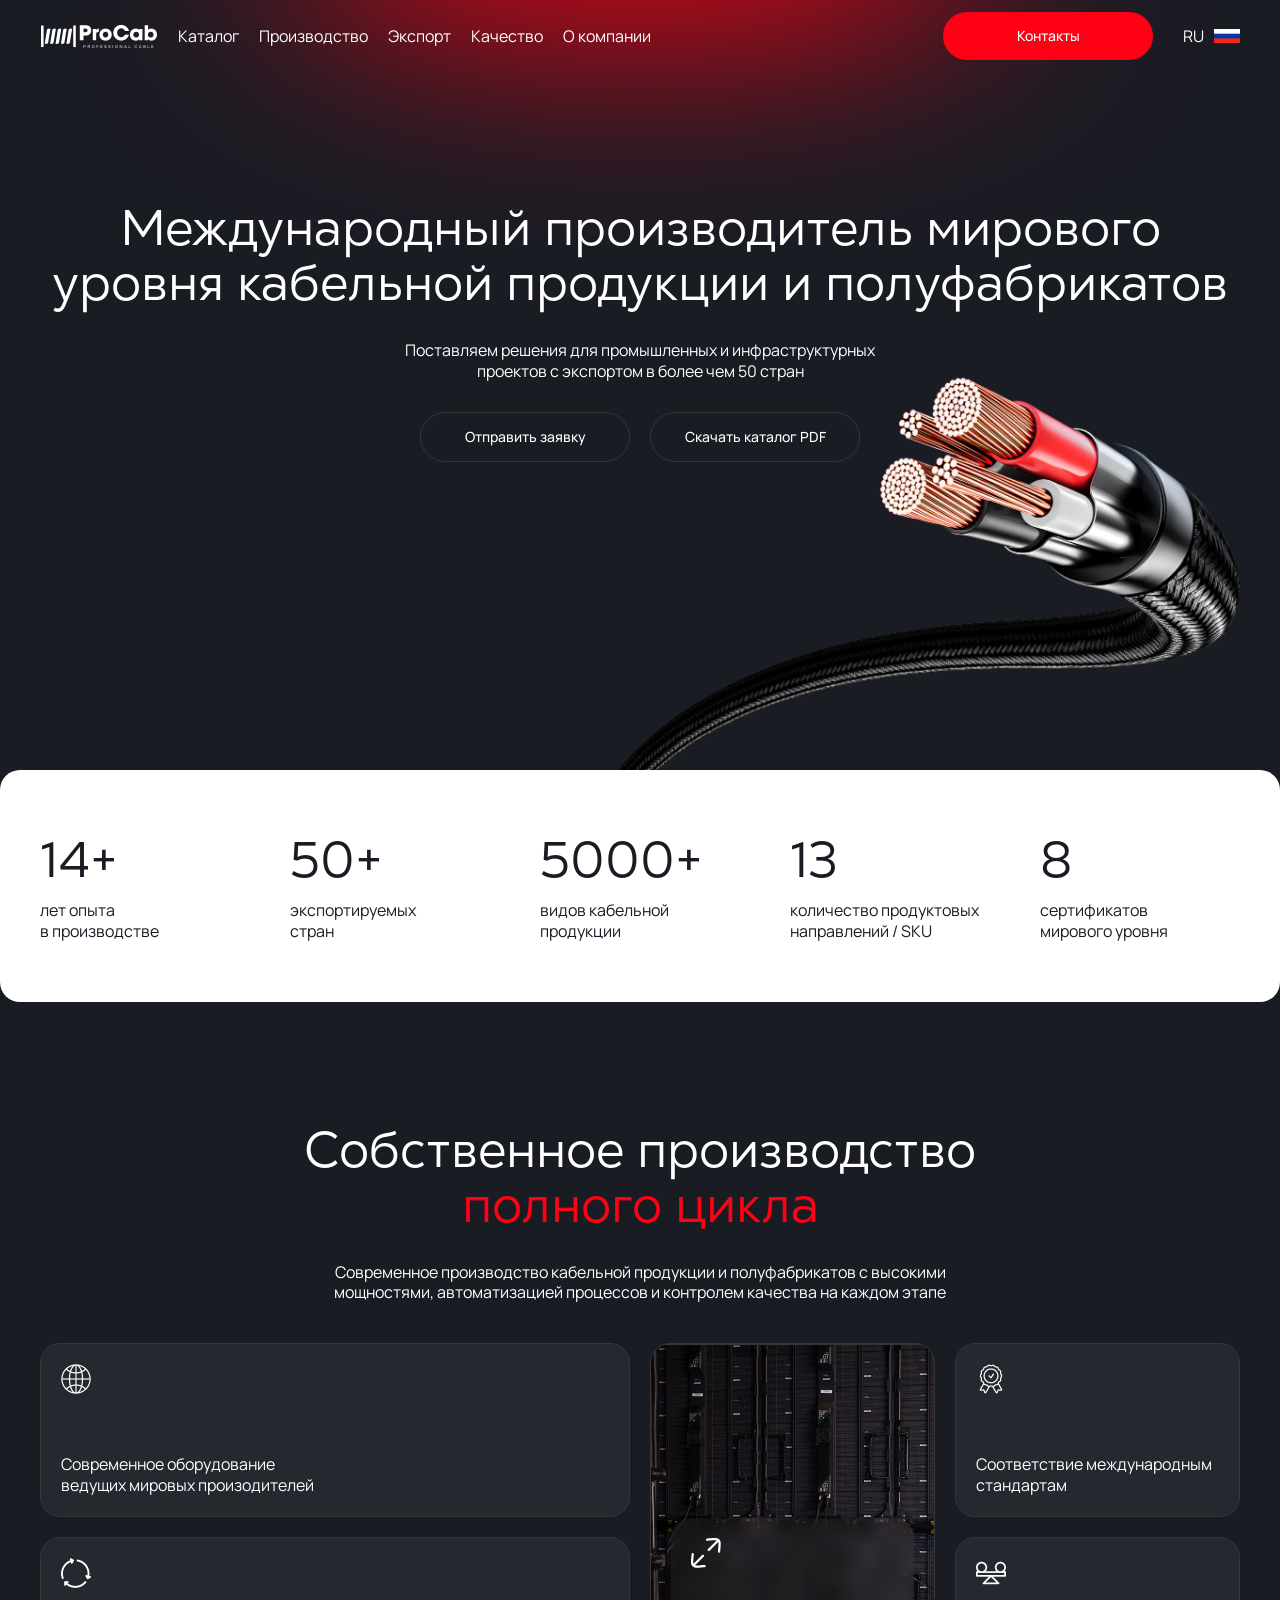
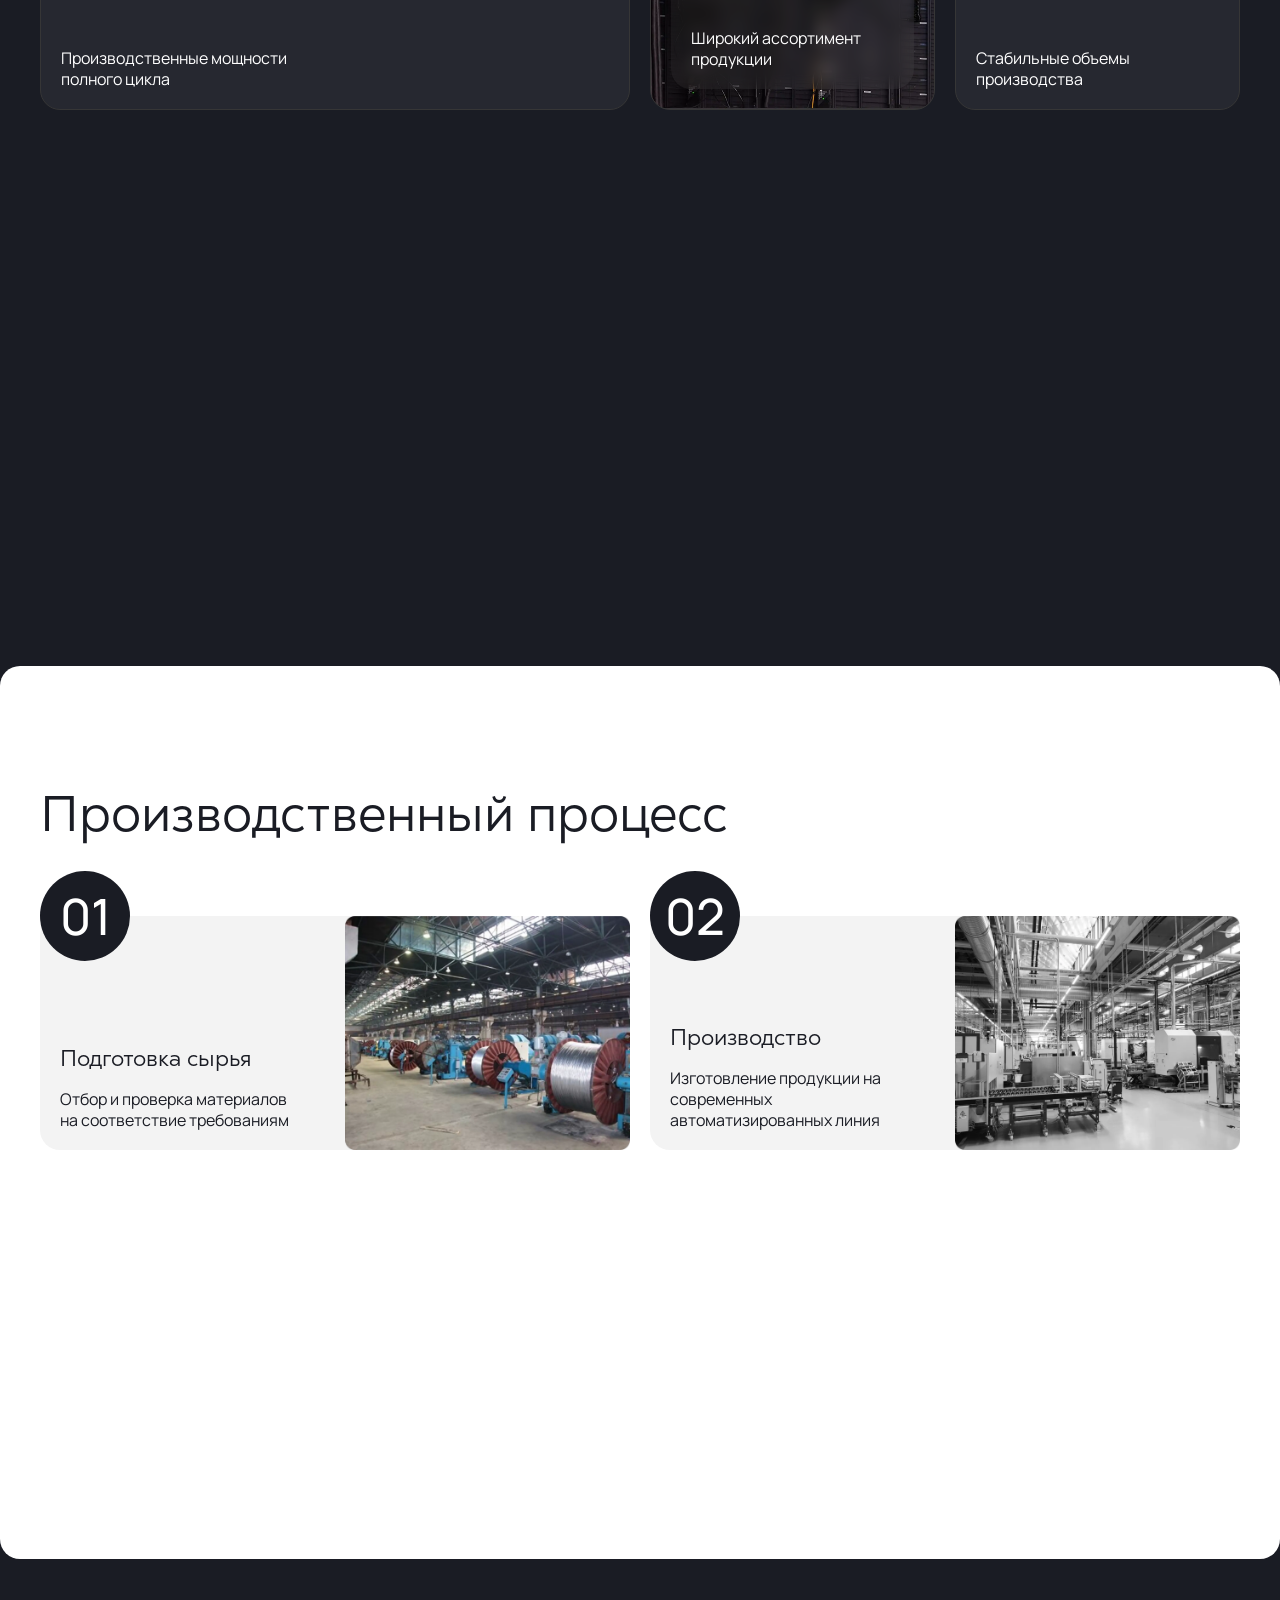
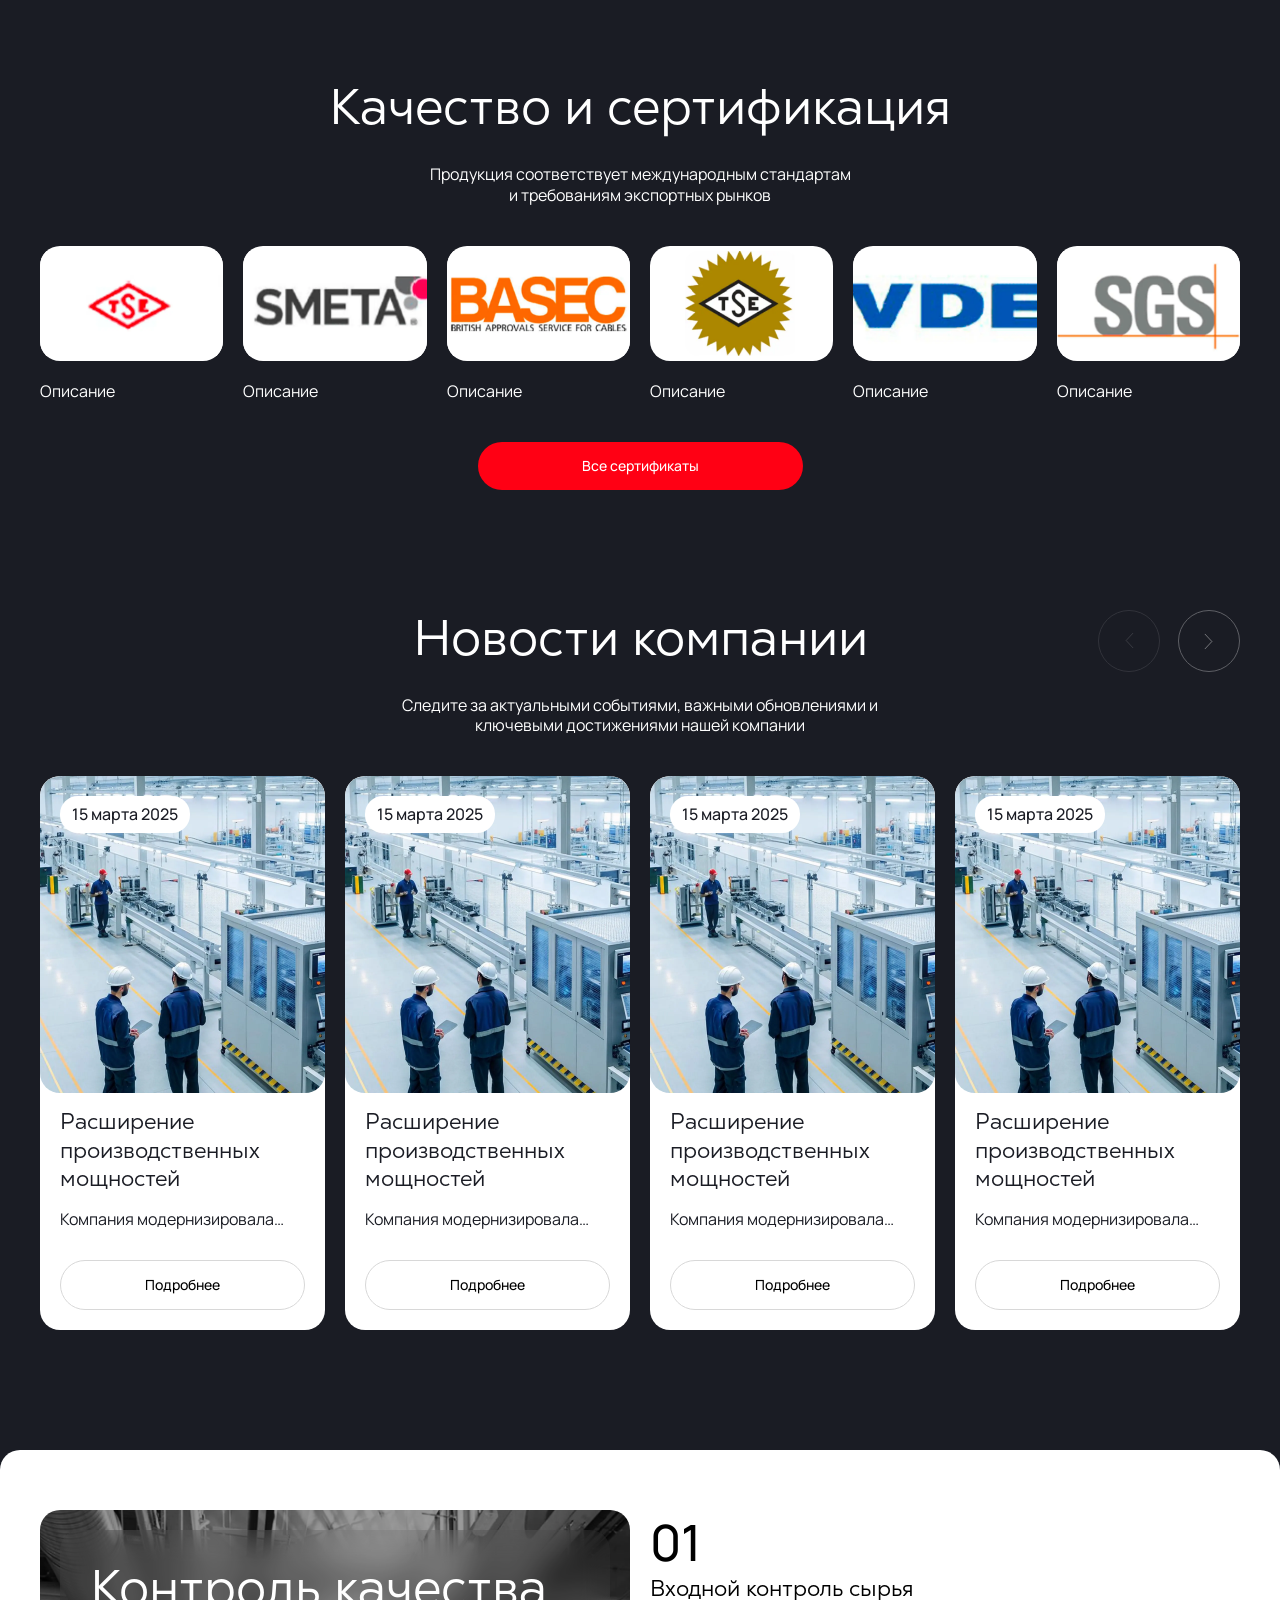
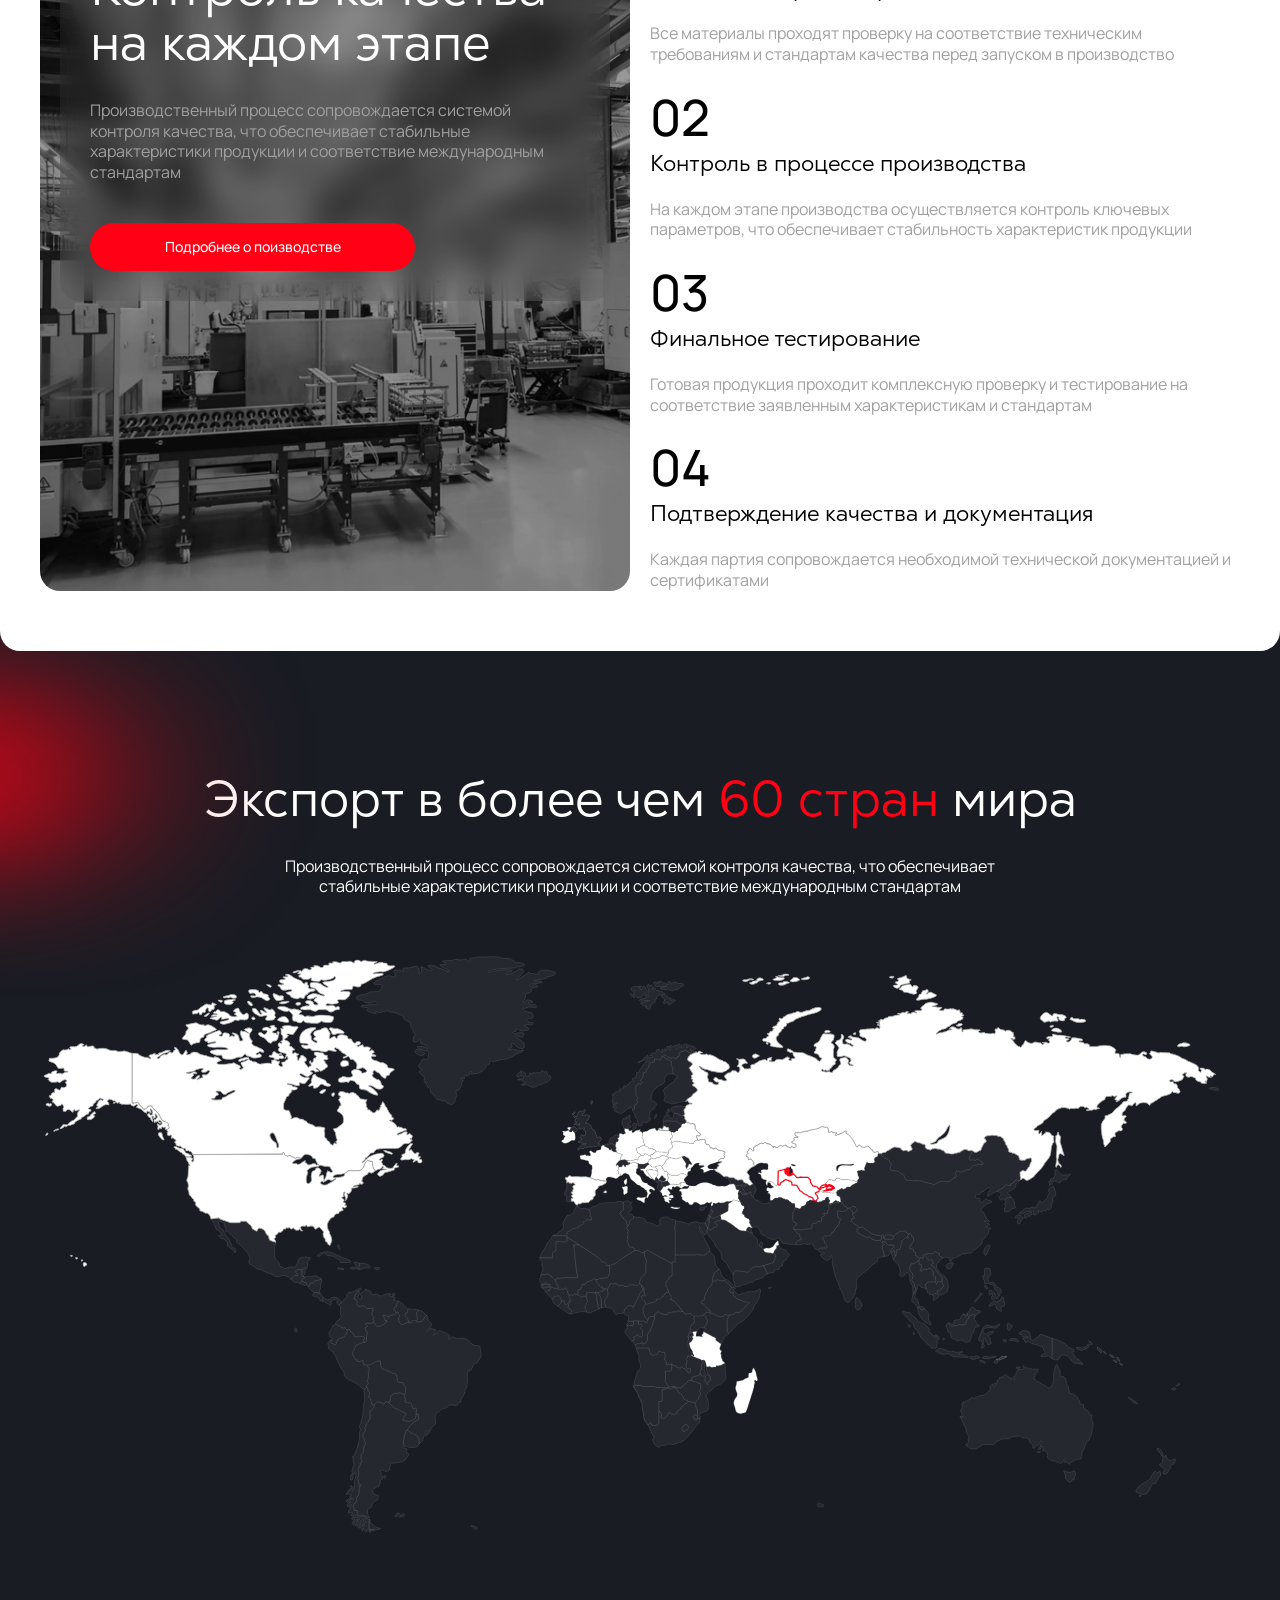
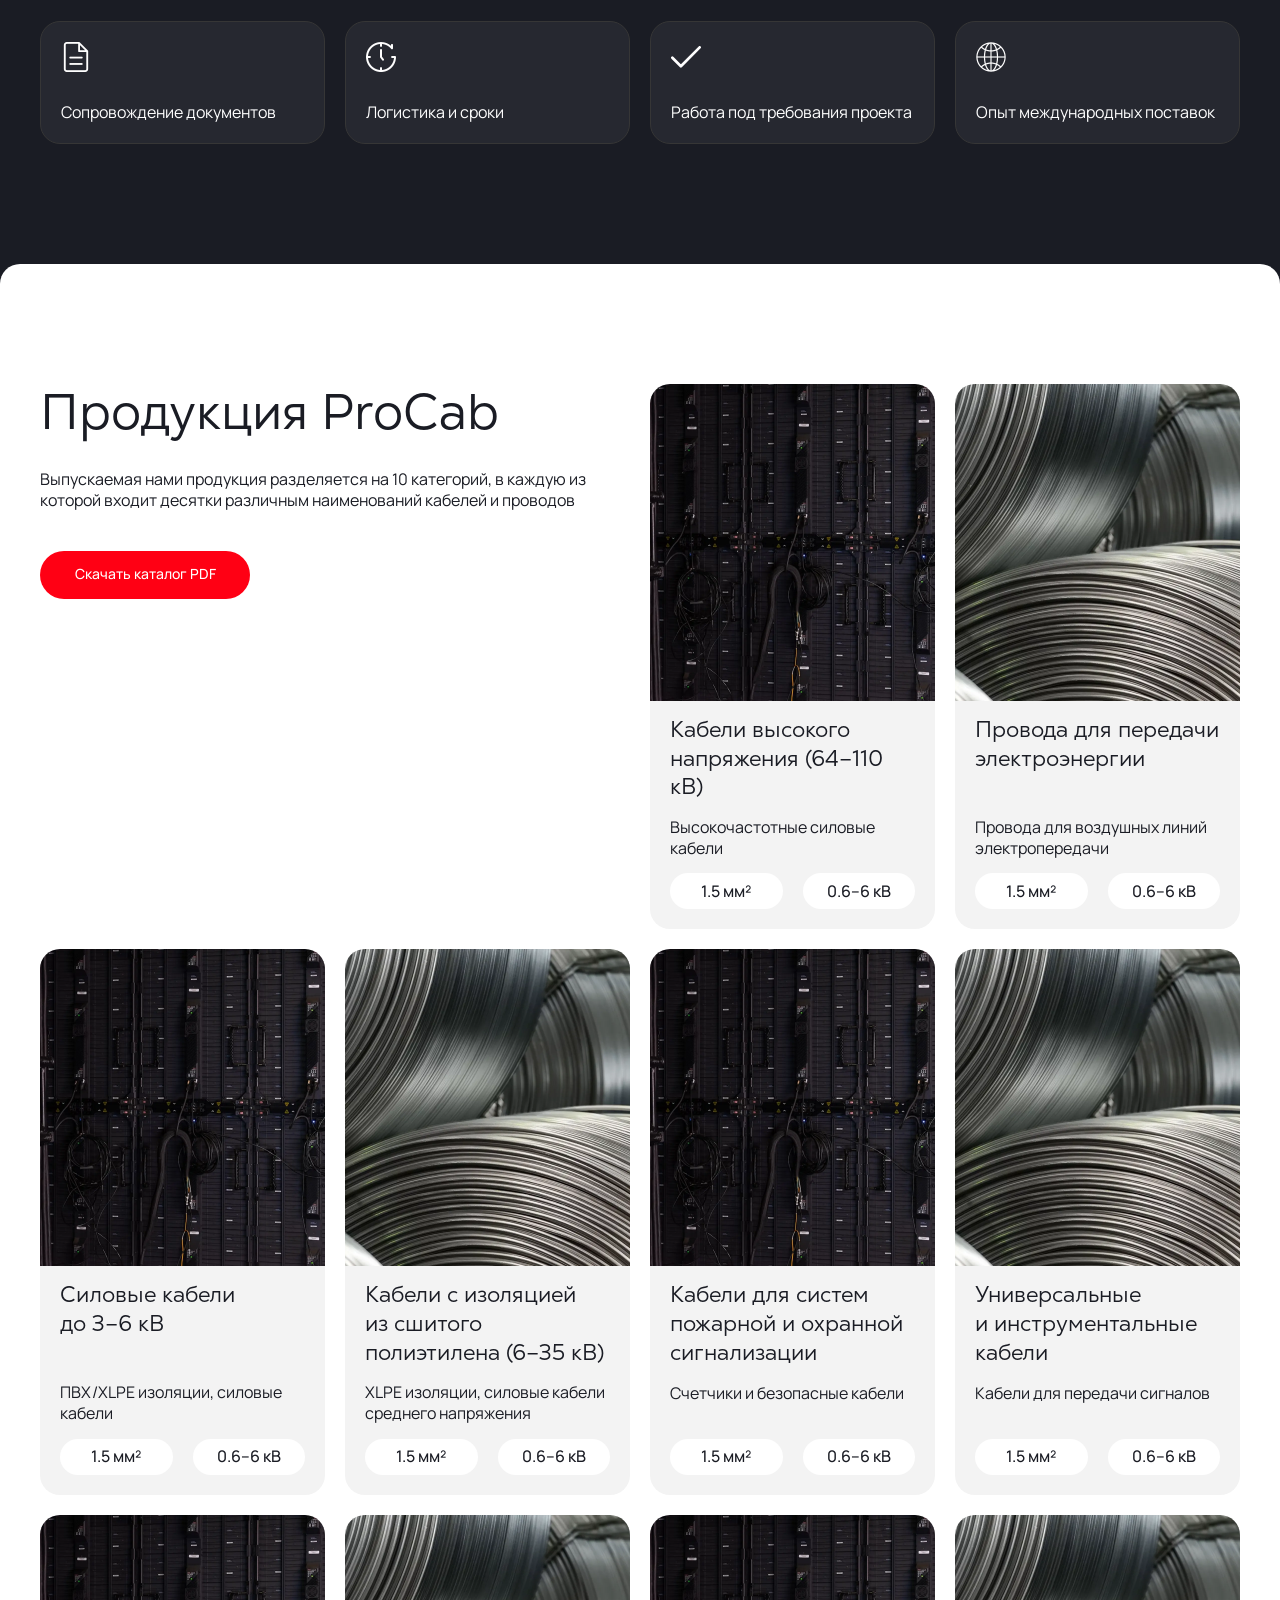
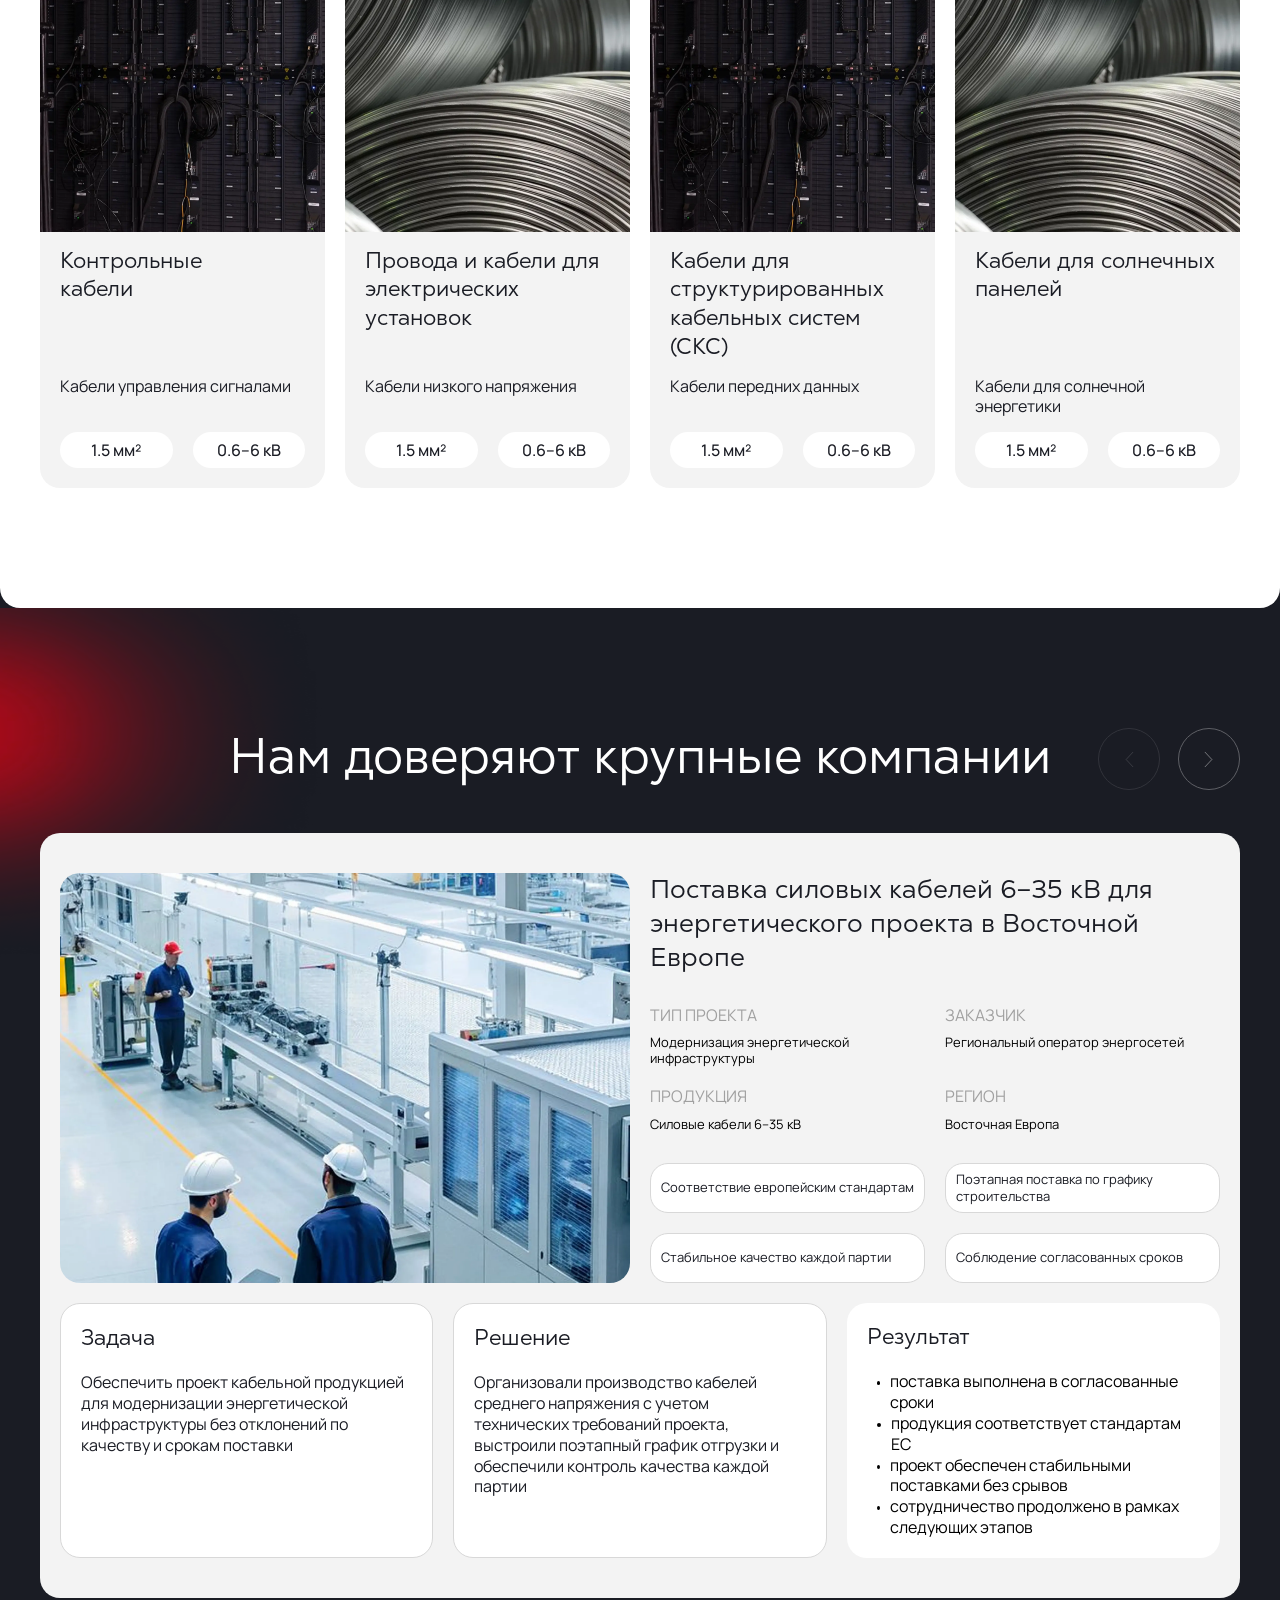
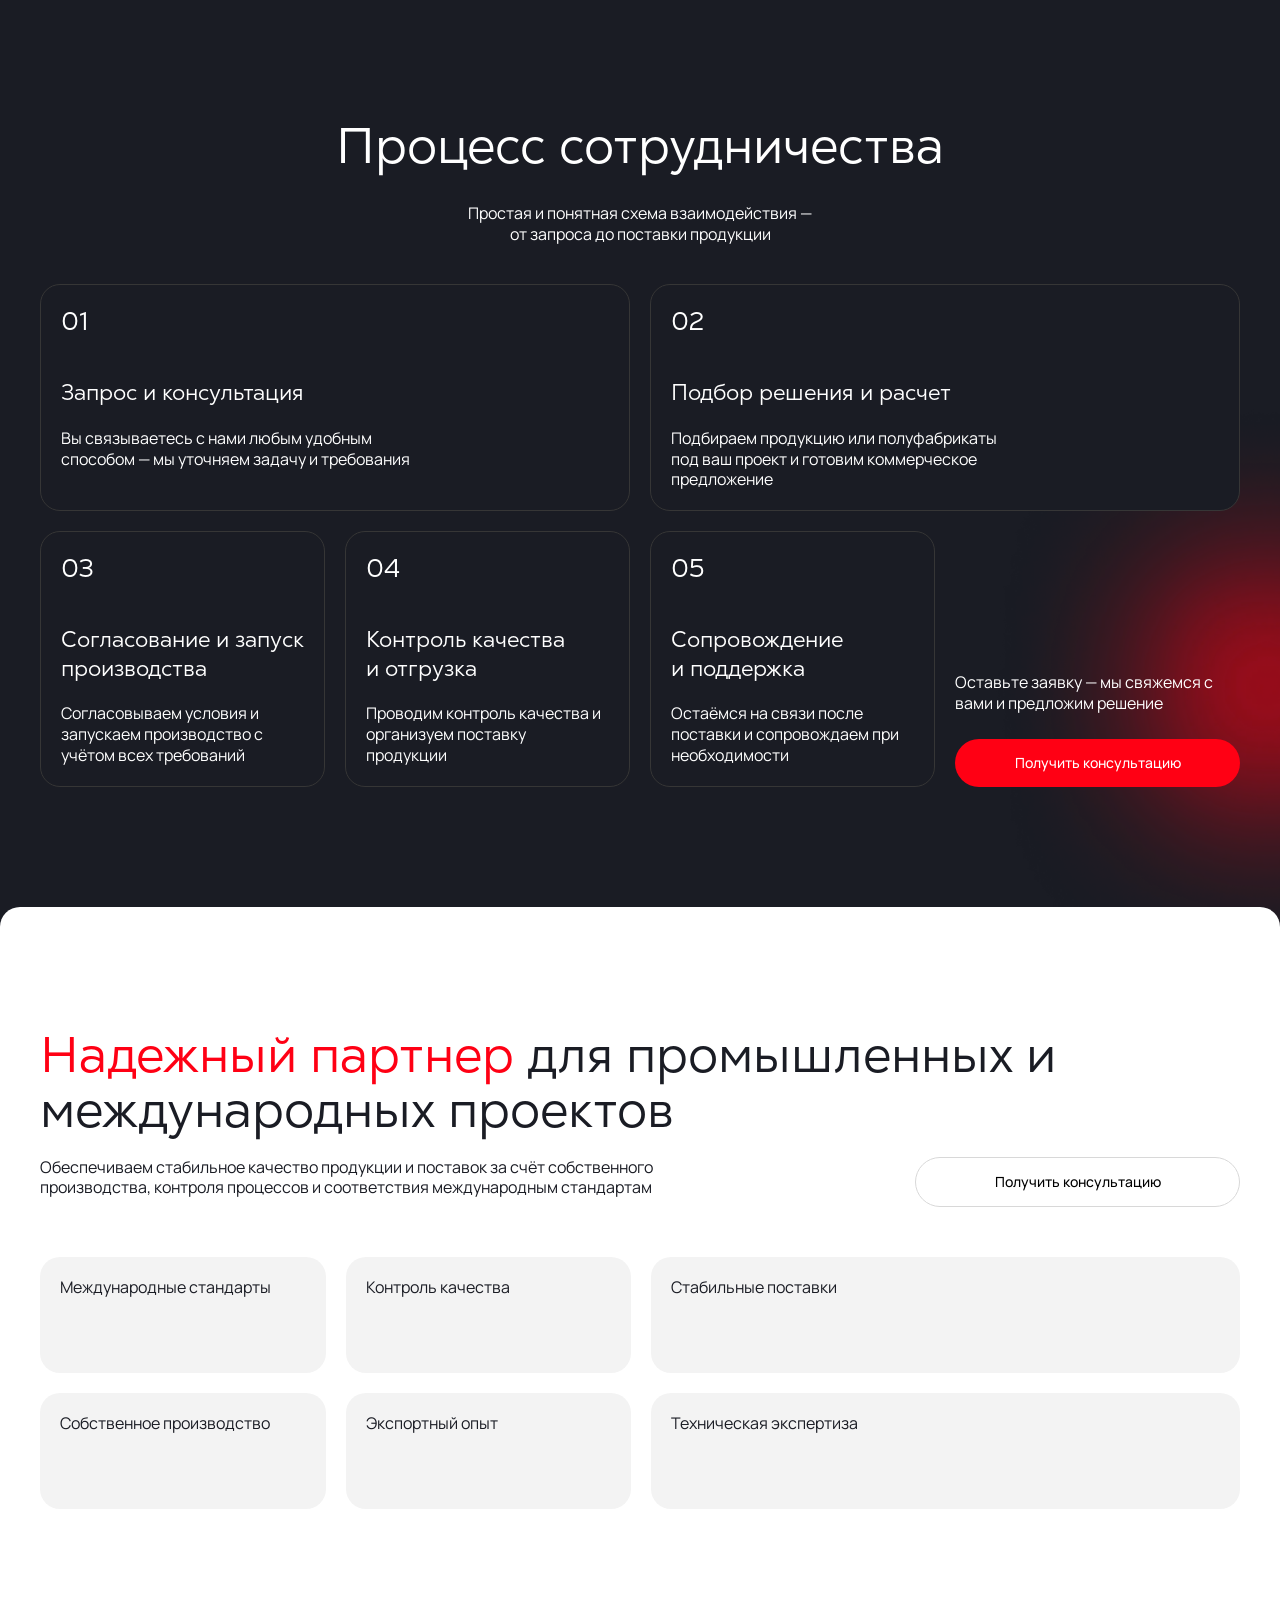
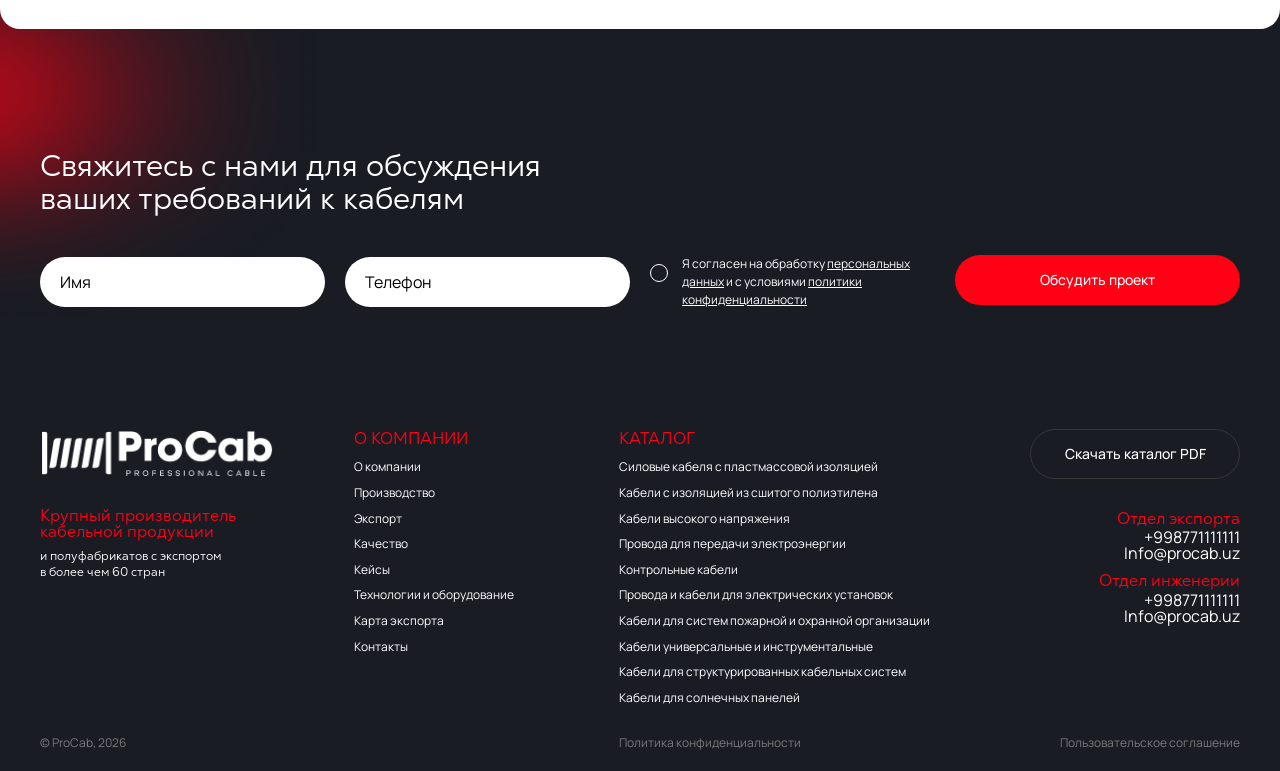
==== commit b4563a6e: "upd" ====
--- a/index.html
+++ b/index.html
@@ -1097,7 +1097,7 @@
             <path  d="M155.242 218.349C154.267 217.301 151.711 217.526 151.334 216.554C150.959 215.584 148.628 212.075 147.351 212.145C146.072 212.221 144.42 212.295 142.916 211.175C141.413 210.052 140.437 209.98 139.384 210.653C138.332 211.326 140.511 211.473 140.437 212.221C140.362 212.967 141.112 213.418 142.015 213.268C142.916 213.12 143.442 214.988 144.345 215.061C145.247 215.138 145.547 216.554 146.6 216.554C147.652 216.554 147.877 217.752 148.404 218.424C148.931 219.099 150.133 218.499 150.133 219.172C150.133 219.774 151.334 220.318 151.638 221.074C153.696 221.317 155.46 221.51 156.993 221.088C157.009 220.619 157.129 220.099 157.349 219.693C157.873 218.723 156.22 219.395 155.242 218.349ZM152.689 99.6134C155.395 100.212 155.687 104.992 157.499 104.992C158.703 104.992 157.8 103.498 159.755 103.498C161.709 103.498 161.258 102.452 163.062 102.602C164.867 102.751 166.37 102.152 166.37 100.061C166.37 97.9682 167.724 97.2211 169.527 96.772C171.331 96.3258 169.676 94.0832 172.233 93.4845C174.789 92.8871 181.856 89.8989 183.057 89.0022C184.26 88.1054 181.554 86.9107 178.847 85.2655C176.141 83.6217 174.037 83.1726 171.932 84.5185C169.827 85.8643 171.48 83.0244 169.827 83.7714C168.173 84.5185 163.663 82.5753 163.062 81.8282C162.461 81.0798 154.342 83.472 152.387 83.472C150.433 83.472 152.538 85.5649 153.892 86.6099C155.244 87.6578 150.585 90.9439 151.487 91.6924C152.389 92.4395 150.585 94.3812 148.479 96.772C146.374 99.1657 149.984 99.0161 152.689 99.6134ZM227.85 111.867C228.753 110.822 232.511 113.958 232.662 111.719C232.812 109.476 228.452 108.43 226.648 107.235C224.845 106.037 224.094 106.636 221.236 104.543C218.379 102.452 221.987 101.405 219.882 99.7617C217.778 98.1179 217.026 93.6342 218.528 92.1415C220.031 90.6445 221.686 88.4048 218.98 87.3584C216.273 86.3134 211.914 88.2566 212.365 88.8525C212.816 89.4513 216.573 91.5427 216.573 92.4409C216.573 93.3362 213.115 89.9004 211.912 90.646C210.71 91.3945 209.358 89.1533 208.304 90.646C207.253 92.143 209.658 97.3723 210.558 98.8649C211.462 100.36 209.658 100.36 208.454 100.658C207.253 100.959 207.102 96.4741 205.899 94.8317C204.696 93.188 199.885 91.2433 199.584 92.4409C199.283 93.6356 202.59 93.6356 202.14 95.2794C201.69 96.9246 199.885 94.233 198.23 95.5788C196.577 96.9246 196.878 96.0279 197.178 94.6821C197.479 93.3362 194.773 91.8436 191.767 92.1415C188.759 92.4409 190.413 94.5323 189.512 95.2794C188.61 96.0279 184.1 94.8317 186.955 94.233C189.812 93.6342 188.61 91.9918 187.557 90.348C186.505 88.7042 183.649 90.646 178.988 92.2898C174.329 93.935 172.223 95.7271 172.824 95.8767C173.427 96.0264 173.576 96.772 171.772 98.2676C169.968 99.7617 171.772 101.108 173.427 101.108C175.08 101.108 173.624 102.425 174.779 102.751C175.832 103.051 181.244 100.658 182.747 101.705C184.252 102.751 173.878 103.349 173.878 105.142C173.878 106.936 179.591 107.982 183.801 107.235C188.011 106.487 195.376 107.832 195.376 108.879C195.376 109.925 190.416 109.626 186.658 109.476C182.901 109.328 176.436 110.523 176.735 111.719C177.071 113.056 177.487 113.065 181.395 114.855C185.304 116.65 189.362 113.957 189.212 116.5C189.062 119.042 191.318 119.64 196.578 119.788C201.84 119.938 204.245 117.399 206.802 117.548C209.358 117.697 210.56 117.249 211.763 115.457C212.965 113.662 214.019 114.708 214.319 115.605C214.62 116.502 217.927 116.351 218.679 117.098C220.596 119.005 226.946 118.445 229.351 117.247C231.757 116.053 228.299 112.764 227.096 114.258C225.894 115.753 224.842 114.855 224.541 114.11C224.243 113.361 226.949 112.915 227.85 111.867ZM170.72 75.1033C173.428 75.4027 176.133 73.0119 175.982 71.666C175.833 70.3231 169.378 74.9565 170.72 75.1033ZM158.248 70.9198C159.301 71.3689 158.248 73.4604 159.45 72.863C160.654 72.2642 160.955 72.116 161.857 72.4139C163.481 72.9537 163.81 71.5172 164.563 70.7701C165.315 70.0216 165.015 73.4589 166.968 73.4589C168.622 73.4589 168.322 69.8719 169.825 70.9184C171.329 71.9648 171.78 70.4707 172.081 69.4243C172.382 68.3779 172.382 66.5858 174.036 66.2864C175.689 65.987 174.337 67.9302 175.088 69.276C176.181 71.2351 178.094 69.4257 178.246 68.5276C178.397 67.6322 181.103 68.2296 180.951 67.1832C180.8 66.1367 181.704 65.8373 180.951 64.6412C180.201 63.4465 182.156 63.7444 183.056 62.8477C183.96 61.951 181.855 62.698 180.35 61.3536C178.847 60.0078 178.246 61.8013 178.246 62.698C178.246 63.5947 175.388 62.8477 173.736 62.2489C172.082 61.6516 169.977 64.1921 167.572 65.3882C165.167 66.5844 165.018 68.6758 162.762 68.5261C160.503 68.3793 157.197 70.4722 158.248 70.9198ZM181.703 70.1718C179.599 70.3215 179.748 72.4144 182.156 72.4144C184.56 72.4144 185.313 73.1615 181.855 73.0118C178.397 72.8621 176.893 75.8517 179.298 75.2544C181.703 74.6556 184.56 74.6556 182.755 75.2544C180.95 75.8517 176.037 76.2634 176.742 77.1961C177.194 77.7934 179.147 77.6452 181.102 78.3922C183.055 79.1407 184.258 79.5869 185.763 77.9431C187.264 76.2994 189.221 74.657 188.469 76.8981C187.716 79.1407 190.874 77.4969 194.933 77.3458C198.993 77.1961 194.181 79.7381 189.972 80.036C185.763 80.3354 186.514 82.4269 189.822 83.1739C193.129 83.9209 200.196 81.081 201.848 79.4372C203.502 77.7934 205.005 80.334 206.658 79.1393C208.314 77.9417 211.472 79.289 214.327 78.6902C217.184 78.0928 217.634 72.7124 215.53 71.8156C213.426 70.9189 213.426 72.8621 211.773 73.1615C210.119 73.4609 209.216 71.368 207.865 70.0236C206.511 68.6778 207.411 66.1372 205.458 66.4366C203.519 66.7331 199.294 69.8739 201.85 70.1718C204.405 70.4712 203.503 71.8171 202.151 72.4144C200.799 73.0118 205.309 74.0568 204.707 74.955C204.106 75.8531 197.19 75.1047 196.891 73.6106C196.589 72.115 191.178 69.4248 188.924 70.0236C186.668 70.6209 187.57 68.2301 185.315 68.0804C183.057 67.9307 183.808 70.0236 181.703 70.1718ZM189.519 59.4125C190.271 57.6191 184.54 57.9156 185.01 58.5158C186.063 59.8616 188.766 61.206 189.519 59.4125ZM201.996 58.6646C203.95 58.3652 203.048 56.8697 199.89 57.3202C196.734 57.7679 191.321 57.765 191.321 60.0104C191.321 61.8039 192.374 62.7007 195.83 63.0001C199.288 63.298 202.295 60.0104 200.642 60.0104C198.988 60.0104 200.041 58.964 201.996 58.6646ZM194.63 55.825C196.134 56.4238 197.637 54.4806 198.689 55.3773C199.741 56.2741 204.401 57.0211 204.401 54.6288C204.401 52.238 198.538 51.9386 197.035 52.8353C195.531 53.7321 188.617 54.0315 190.571 55.5256C191.77 56.4453 193.127 55.2291 194.63 55.825ZM219.731 51.1929C221.535 49.9968 224.844 51.94 224.241 53.2844C223.639 54.6302 218.436 53.0137 218.829 54.1825C218.979 54.6302 219.582 56.4251 223.189 55.3787C226.797 54.3322 229.804 55.0793 232.208 57.0225C234.615 58.9656 236.869 59.7127 238.523 57.7695C240.176 55.8263 236.417 55.5284 237.169 54.0343C237.922 52.5402 234.764 51.642 233.11 51.642C231.457 51.642 230.856 48.6538 229.502 49.2512C228.149 49.85 227.247 50.895 227.247 48.9518C227.247 47.01 219.43 46.8589 217.475 47.6074C215.522 48.353 217.927 52.3876 219.731 51.1929ZM220.787 63.7466C221.99 62.251 215.977 57.4708 215.676 59.7119C215.374 61.9545 219.508 65.3357 220.787 63.7466ZM240.328 44.1703C241.38 42.374 233.988 40.9677 235.819 42.5251C236.87 43.4233 239.275 45.9624 240.328 44.1703ZM223.344 78.0938C224.397 76.8977 221.089 74.3572 220.187 76.4486C219.284 78.5415 222.272 79.3101 223.344 78.0938ZM240.327 67.6325C240.176 69.1266 236.719 67.3331 234.012 66.2866C231.306 65.2416 232.961 68.3795 235.067 70.1716C237.17 71.9651 234.012 71.0698 231.157 69.1266C228.3 67.1834 228.6 70.4724 229.954 71.5174C231.308 72.5638 229.654 74.0565 227.848 71.6657C226.044 69.2763 225.144 66.7343 222.287 66.586C219.431 66.4363 220.732 69.3454 221.837 70.7704C223.34 72.7121 224.844 73.1612 227.249 74.5056C229.656 75.8514 233.564 73.9068 235.366 74.3559C237.169 74.805 233.41 77.0461 234.615 78.5402C235.818 80.0343 239.125 78.9879 241.679 78.8382C244.237 78.6885 243.033 77.1944 244.536 76.1479C246.041 75.1015 243.033 75.2526 244.237 72.7107C245.438 70.1716 240.476 66.1369 240.327 67.6325ZM246.643 58.815C248.899 58.815 250.702 58.5156 252.656 57.7686C254.611 57.0215 251.604 57.0215 252.956 55.2295C254.31 53.436 249.649 53.2848 249.348 53.8836C249.047 54.4824 243.185 50.2967 242.282 51.6411C241.382 52.9855 244.388 58.815 246.643 58.815ZM258.82 59.5623C258.519 58.6655 247.122 60.0315 248.899 61.3572C251.905 63.5983 259.123 60.459 258.82 59.5623ZM257.171 81.3817C259.878 81.232 258.524 77.9429 255.518 75.7018C252.51 73.4607 245.756 78.0682 246.95 78.9894C248.3 80.0358 254.464 81.5299 257.171 81.3817ZM237.924 102.304C241.231 104.545 240.178 100.51 243.937 100.659C247.696 100.81 247.845 94.6821 248.448 92.441C249.049 90.1984 245.44 90.3481 246.344 91.9919C247.245 93.6357 246.193 95.2795 245.891 93.3363C245.59 91.3946 242.734 93.188 241.681 91.694C240.629 90.1984 244.989 90.0502 246.043 88.107C247.095 86.1652 242.584 86.4632 243.638 84.9677C244.69 83.4736 237.022 85.1174 239.276 86.0141C241.532 86.9123 239.427 88.107 237.322 86.6115C235.218 85.1174 229.388 87.6176 231.459 89.3031C233.112 90.6461 238.073 88.4049 235.218 92.2913C232.361 96.1777 231.158 91.2449 228.453 91.694C225.747 92.1431 226.95 95.4292 231.008 96.6253C235.067 97.82 234.617 100.063 237.924 102.304ZM262.428 78.3921C263.481 81.3817 264.686 79.2888 266.338 80.4835C267.992 81.6797 270.547 82.4267 271.901 81.2306C273.253 80.0359 273.856 79.1391 274.306 80.1841C275.04 81.8841 278.366 82.1273 285.581 82.277C292.797 82.4267 290.994 79.2888 293.098 80.4835C295.202 81.6797 300.015 81.6797 302.117 81.2306C304.223 80.7829 305.274 77.4953 305.123 75.8516C304.973 74.2063 288.887 72.8619 286.03 74.5057C283.173 76.1495 278.663 73.7572 276.409 74.9534C274.153 76.1495 274.906 73.4593 270.845 73.3081C266.787 73.1599 271.147 71.067 271.898 70.1703C272.651 69.275 265.734 66.8841 262.879 67.4815C260.023 68.0788 258.368 66.5847 255.662 65.3886C252.956 64.1925 245.61 64.4775 247.095 66.5847C248.147 68.0788 256.865 71.2167 257.767 69.724C258.67 68.2285 260.925 71.5161 262.278 73.1599C263.632 74.8051 261.376 75.4025 262.428 78.3921ZM270.096 60.7577C267.389 59.4119 263.995 62.2575 266.788 63.2982C269.195 64.1935 272.802 62.1021 270.096 60.7577ZM248.449 44.0199C250.666 45.1239 249.351 46.5619 251.756 47.6069C254.162 48.6533 261.078 46.261 261.679 47.9063C262.28 49.5501 254.613 49.6998 255.665 50.7462C256.718 51.7926 261.078 53.4364 260.476 54.3332C259.875 55.2299 267.691 57.769 268.442 56.5743C269.195 55.3782 271.299 55.6761 273.252 56.4246C275.207 57.1717 275.358 51.7912 276.712 52.6879C278.066 53.5861 277.913 50.7448 280.169 49.848C282.424 48.9513 285.673 48.9412 285.883 47.9048C286.034 47.1578 285.281 46.1099 282.574 46.4107C279.87 46.7087 278.067 45.6623 279.269 44.1696C280.472 42.6741 276.261 42.225 277.764 41.0303C279.269 39.8341 274.909 38.6394 275.358 40.4315C275.81 42.225 272.653 40.5812 272.201 38.9374C271.751 37.2936 265.587 36.6948 261.528 33.1093C257.47 29.5223 253.26 31.9132 255.665 32.3608C258.072 32.8099 257.92 34.006 255.967 33.8563C254.012 33.7066 250.554 34.006 253.712 35.2007C256.867 36.3969 253.411 36.8445 250.855 36.8445C248.298 36.8445 248.149 40.1335 251.456 40.5812C254.765 41.0303 252.358 42.972 249.652 42.225C246.946 41.4794 246.044 42.8252 248.449 44.0199ZM266.637 29.2254C268.743 27.8795 270.396 28.7777 268.593 29.6744C266.788 30.5697 267.389 31.1685 269.946 31.0188C272.502 30.8706 268.893 31.7673 268.893 33.2614C268.893 34.757 271.899 33.8602 272.05 35.3543C272.199 36.8484 278.663 37.4472 280.619 35.6537C282.572 33.8602 281.821 36.1013 281.671 37.2975C281.521 38.4922 290.841 39.5386 291.293 38.046C291.745 36.5504 293.097 37.1492 294.902 37.5969C296.706 38.046 305.576 35.9531 305.725 34.1596C305.876 32.3661 308.582 35.0563 305.725 36.9995C302.868 38.9427 297.156 38.6448 294.6 39.3918C292.045 40.1388 296.254 41.9323 298.81 43.8755C301.365 45.8187 295.502 44.7723 293.097 42.2303C290.692 39.6912 285.28 39.6912 282.423 39.8395C279.568 39.9892 280.47 45.2199 282.574 45.2199C284.679 45.2199 286.784 45.967 288.888 49.2531C290.993 52.5421 295.504 51.7936 295.504 53.2877C295.504 54.7818 289.64 52.093 286.332 51.4942C283.027 50.8954 277.765 52.9883 277.614 55.3806C277.464 57.7714 282.424 57.4735 285.732 55.5303C289.04 53.5886 286.635 56.1291 284.98 57.6232C283.325 59.1187 288.888 60.3134 288.888 62.1069C288.888 63.9004 284.829 63.3016 284.378 61.6578C283.926 60.014 282.423 58.3702 278.515 58.6682C274.605 58.9676 275.658 61.6578 278.065 61.9572C280.47 62.2552 280.62 64.0486 277.913 64.0486C275.206 64.0486 269.102 65.737 270.999 67.4874C273.102 69.4305 280.769 67.4874 282.123 68.6835C283.476 69.8796 287.235 70.3273 288.135 68.9829C289.039 67.6371 292.045 68.2358 295.051 68.2358C298.057 68.2358 298.81 68.6835 300.162 69.8796C301.514 71.0758 303.921 70.6267 305.574 69.4305C307.228 68.2358 307.228 68.2358 309.332 68.2358C311.436 68.2358 311.888 66.89 310.836 65.2477C309.784 63.6024 307.077 66.4423 306.776 65.2477C306.404 63.768 303.921 63.303 299.71 63.9004C295.502 64.4992 297.305 61.2102 299.861 61.9586C302.416 62.7057 305.874 62.4077 308.731 61.6592C311.588 60.9122 309.332 59.5664 309.332 58.3717C309.332 57.1755 312.94 57.9226 315.647 57.9226C318.351 57.9226 322.261 53.59 322.411 51.0495C322.562 48.5075 316.398 49.1063 313.392 49.1063C310.385 49.1063 315.345 46.8623 321.059 47.1631C326.773 47.4625 324.216 44.922 325.268 44.0238C326.321 43.127 329.027 45.0702 331.883 44.4729C334.739 43.8741 332.785 41.4832 334.739 41.4832C336.125 41.4832 339.25 39.3918 345.414 35.9545C351.576 32.5187 356.388 33.1146 356.688 31.1729C356.989 29.2297 348.119 31.1729 346.614 30.5741C345.111 29.9767 352.778 28.3329 354.584 28.782C356.386 29.2297 358.793 28.782 364.957 25.791C371.121 22.8028 368.415 22.0557 365.861 22.5048C363.303 22.9525 360.447 22.0543 360.599 20.4119C360.748 18.7667 356.838 20.2622 356.688 19.3655C356.537 18.4673 352.929 18.9164 349.021 20.4119C345.111 21.906 348.719 18.9164 350.375 18.3191C352.028 17.7217 340.452 18.3191 338.498 16.9747C336.544 15.6288 334.288 19.2158 332.485 17.4223C330.681 15.6288 326.021 17.1244 326.622 18.4688C327.224 19.8146 325.871 19.8146 324.066 18.3191C322.262 16.825 318.805 18.4688 315.648 18.0197C312.491 17.5706 313.842 20.5602 310.386 19.0661C306.93 17.5706 303.172 18.3176 304.224 18.7667C305.276 19.2158 303.922 20.1125 302.419 19.6649C300.915 19.2158 299.563 19.8146 300.314 21.3072C301.067 22.8028 294.751 20.8596 294.751 22.5048C294.751 24.1472 292.496 25.0439 290.692 23.5498C288.888 22.0543 283.176 21.6066 284.829 22.951C286.483 24.2969 279.717 23.5498 281.521 24.8942C283.325 26.2386 279.266 27.2851 279.266 26.538C279.266 25.791 275.507 24.4451 274.005 25.7895C272.502 27.1354 272.051 28.7806 271.298 27.8824C270.547 26.9871 267.24 27.2851 264.082 28.4797C260.925 29.6744 264.532 30.5683 266.637 29.2254ZM304.522 158.195C305.575 158.048 307.68 154.31 304.974 154.459C302.268 154.61 302.886 158.428 304.522 158.195ZM291.291 154.908C293.696 156.404 297.304 152.367 297.003 151.172C296.703 149.977 288.385 153.105 291.291 154.908ZM302.118 146.689C302.419 145.195 297.157 144.595 297.457 142.954C297.758 141.307 292.496 139.964 290.843 139.067C289.189 138.169 286.634 137.722 286.634 135.929C286.634 134.137 283.025 135.479 282.875 138.169C282.724 140.862 281.221 140.262 281.973 142.801C282.724 145.343 278.664 145.942 279.116 147.288C279.567 148.632 281.521 147.137 283.325 147.137C285.131 147.137 282.837 149.638 285.131 149.825C286.935 149.977 290.091 147.885 290.843 146.689C291.594 145.491 293.099 145.044 295.203 146.538C297.306 148.033 301.817 148.185 302.118 146.689ZM351.278 133.537C353.082 133.686 353.383 135.93 356.238 138.32C359.094 140.709 359.395 139.068 359.845 137.424C360.297 135.778 363.452 137.124 363.303 135.48C363.152 133.836 365.86 131.894 367.663 131.147C369.467 130.399 366.16 128.605 363.755 128.754C361.348 128.905 360.898 127.259 360.898 126.213C360.898 125.168 356.387 122.627 354.884 123.077C353.381 123.524 350.826 121.133 348.871 120.984C346.916 120.835 344.059 119.34 344.361 117.247C344.662 115.156 348.269 117.846 349.02 116.201C349.772 114.558 345.261 115.455 345.111 114.257C344.96 113.063 346.165 113.51 347.065 112.763C347.968 112.016 346.314 110.521 345.261 109.925C344.209 109.327 343.907 111.12 342.855 111.12C341.804 111.12 342.704 109.476 343.457 108.429C344.209 107.384 339.999 106.188 338.195 106.786C336.391 107.384 335.789 106.338 335.789 105.142C335.789 103.946 332.632 105.142 331.429 106.038C330.226 106.937 328.723 105.142 330.226 104.992C331.729 104.842 333.533 103.648 333.082 102.302C332.631 100.957 328.723 100.808 327.971 102.451C327.22 104.097 324.063 100.657 324.063 99.3136C324.063 97.9678 319.251 99.1639 319.854 96.9228C320.456 94.6802 314.292 94.0828 312.639 94.0828C310.984 94.0828 308.58 95.4272 308.88 96.9228C309.179 98.4169 307.076 97.8181 306.774 96.1757C306.473 94.5319 302.415 97.9692 301.213 97.9692C300.011 97.9692 301.964 93.6352 301.363 92.2894C300.762 90.945 299.86 90.4959 298.958 88.2562C298.056 86.0136 293.546 86.9103 292.344 88.2562C291.142 89.6006 287.233 89.0032 285.129 91.0947C283.023 93.1875 285.278 95.279 286.181 96.026C287.083 96.7716 283.025 97.9692 284.377 99.1639C285.73 100.359 287.835 99.7613 287.986 101.704C288.136 103.648 283.025 101.106 282.273 99.4619C281.522 97.8166 282.573 96.324 281.522 95.1278C280.469 93.9332 281.371 92.4391 283.326 90.3462C285.281 88.2547 286.784 88.5527 286.784 87.3566C286.784 86.1619 278.365 86.1619 273.405 90.6441C268.442 95.1278 269.947 101.107 270.248 102.302C270.549 103.496 274.909 102.899 277.463 103.648C280.02 104.395 278.666 105.441 276.712 105.142C274.757 104.842 271.45 104.245 271.6 105.591C271.751 106.937 275.81 109.476 278.216 108.878C280.621 108.281 280.621 108.281 281.674 109.625C282.727 110.971 285.582 110.522 288.439 110.673C291.296 110.822 294.603 111.867 295.955 112.016C297.308 112.166 298.961 111.269 299.413 110.521C299.863 109.774 305.426 111.718 307.078 111.567C308.733 111.419 307.681 109.925 306.628 109.476C305.575 109.027 306.026 107.085 307.38 107.832C308.733 108.579 310.986 109.027 311.438 110.372C311.822 111.515 313.09 110.97 313.244 112.016C313.394 113.064 318.203 114.257 318.354 115.455C318.504 116.65 313.694 117.247 315.048 118.293C316.4 119.34 318.504 116.946 320.31 116.799C322.114 116.65 322.114 120.683 323.466 120.088C325.31 119.272 326.775 120.835 328.576 123.375C330.381 125.916 328.427 128.307 328.576 129.203C328.727 130.099 332.185 129.8 334.139 128.754C336.094 127.707 337.898 129.95 339.4 131.294C340.904 132.641 333.837 134.881 334.439 133.686C335.04 132.49 330.23 128.906 325.87 130.547C321.51 132.192 324.516 134.734 324.969 136.228C325.418 137.722 321.06 139.215 317 137.872C312.941 136.525 314.143 138.766 312.491 138.766C310.837 138.766 309.033 141.307 310.536 142.953C312.038 144.594 315.346 143.103 318.053 143.251C320.759 143.401 321.06 144.148 321.36 142.654C321.661 141.158 324.516 141.905 326.47 142.354C328.426 142.801 327.974 145.491 330.378 145.792C332.784 146.088 330.831 148.482 332.334 150.127C333.835 151.769 338.647 150.873 340.45 152.668C342.254 154.458 349.902 158.034 350.975 156.701C352.177 155.208 344.361 148.331 342.105 147.735C339.85 147.137 344.361 146.392 347.216 148.633C350.073 150.874 354.281 151.922 356.386 149.23C358.491 146.54 354.583 147.289 354.583 145.345C354.583 143.402 353.228 140.712 351.124 140.712C349.02 140.712 343.609 136.528 345.562 135.634C347.517 134.736 344.96 133.538 346.466 131.896C347.97 130.249 349.472 133.387 351.278 133.537ZM319.556 126.364C321.36 126.065 321.026 123.3 320.006 121.881C319.253 120.834 317.3 120.683 315.646 120.834C313.993 120.983 311.137 123.523 312.639 126.064C314.143 128.606 317.752 126.662 319.556 126.364ZM300.762 87.51C299.859 89.4518 302.716 89.4518 302.865 91.6943C303.016 93.9355 305.873 94.6825 307.978 93.3367C310.082 91.9923 316.095 93.7368 316.095 91.9923C316.095 90.3485 309.781 87.3589 307.526 87.8065C305.272 88.257 301.664 85.5668 300.762 87.51ZM357.14 214.686C357.441 215.885 366.161 219.469 366.46 217.828C366.76 216.183 356.881 213.661 357.14 214.686ZM395.276 223.602C394.677 224.699 393.775 222.805 395.078 221.809C396.38 220.814 394.875 220.417 393.673 221.014C392.47 221.607 392.77 218.322 393.875 217.725C394.978 217.126 391.168 215.93 391.168 217.025C391.168 218.127 388.461 217.424 388.161 216.428C387.861 215.434 385.959 215.137 386.658 214.437C387.359 213.742 384.353 213.341 384.052 214.535C383.752 215.73 382.85 213.739 384.353 212.145C385.857 210.55 385.355 209.159 386.758 208.357C388.161 207.56 386.658 206.666 385.155 207.262C383.649 207.861 379.643 213.341 379.643 214.836C379.643 216.33 379.54 218.125 378.138 218.022C376.734 217.925 375.131 219.219 376.233 220.017C377.335 220.814 373.322 223.077 375.231 224.103C376.534 224.798 378.639 223.804 380.443 224.002C382.246 224.202 383.752 224.3 385.254 223.206C386.757 222.108 386.757 224.199 388.361 224.002C389.965 223.804 387.459 225.298 387.559 226.392C387.66 227.49 389.263 225.794 390.466 225.197C391.668 224.601 393.171 225.197 392.57 226.194C391.969 227.188 395.879 228.187 396.781 226.592C397.684 224.998 395.88 222.51 395.276 223.602ZM123.543 196.143C120.837 197.574 127.341 204.395 128.699 203.54C129.629 202.95 127.092 200.093 127.092 198.331C127.092 196.565 126.248 194.715 123.543 196.143ZM371.271 230.23C370.218 230.381 371.046 228.735 371.194 227.915C371.346 227.093 368.939 228.288 368.867 229.259C368.792 230.231 367.138 230.605 367.138 231.203C367.138 232.947 366.911 232.024 365.709 232.622C364.506 233.218 359.845 232.622 359.697 231.574C359.546 230.529 356.162 230.008 356.013 228.584C355.863 227.168 354.208 226.719 355.56 225.15C356.915 223.578 355.336 222.831 354.059 224.027C352.78 225.223 352.029 223.356 353.757 222.684C355.488 222.011 358.72 221.338 357.066 218.349C355.412 215.363 345.039 219.246 342.408 220.738C339.777 222.234 336.469 227.017 335.041 227.017C333.613 227.017 337.521 224.475 338.122 223.505C338.725 222.532 337.972 221.56 338.798 221.936C339.627 222.309 341.955 218.723 343.535 217.525C345.112 216.332 346.842 217.455 347.066 216.48C347.294 215.509 348.044 214.837 349.547 213.492C351.05 212.145 369.015 212.371 370.743 212.444C372.472 212.519 375.856 210.203 376.832 208.708C377.811 207.214 379.088 207.214 381.493 207.363C383.898 207.512 385.026 205.348 386.228 204.523C387.43 203.702 386.979 203.327 385.928 203.106C384.874 202.88 383.898 202.207 384.949 202.133C386.004 202.059 386.528 201.459 386.978 200.116C387.428 198.769 386.603 199.368 385.174 197.499C383.748 195.634 382.995 198.099 381.567 197.948C380.138 197.8 382.543 196.008 381.34 195.259C380.138 194.511 377.882 195.036 376.078 196.53C374.275 198.025 374.424 196.454 372.846 197.948C371.268 199.442 371.268 197.203 372.021 196.605C372.773 196.008 373.299 196.679 373.975 195.783C374.653 194.885 375.329 195.783 377.057 194.661C378.785 193.544 380.288 194.065 380.815 193.243C381.34 192.421 379.986 191.3 378.334 191.674C376.68 192.05 375.554 189.431 374.501 190.178C373.447 190.927 373.674 189.059 372.471 189.806C371.268 190.553 370.593 189.583 370.066 188.159C369.539 186.743 366.307 184.424 364.354 183.826C362.399 183.226 363.677 182.183 364.729 182.928C365.783 183.677 366.985 182.181 367.436 181.433C367.887 180.684 366.685 180.015 366.082 179.94C365.482 179.862 365.482 178.889 365.631 178.144C365.783 177.395 363.527 176.422 363.45 175.678C363.375 174.928 362.098 174.407 362.174 173.733C362.25 173.061 360.897 172.091 360.897 171.196C360.897 170.297 358.641 168.504 358.566 167.459C358.492 166.411 357.289 165.666 356.837 164.395C356.385 163.124 355.785 163.722 355.333 165.513C354.882 167.308 353.304 167.234 353.754 167.83C354.68 169.06 353.98 169.1 353.304 169.848C352.628 170.597 353.754 171.717 352.628 171.717C351.5 171.717 352.026 174.033 351.425 172.988C350.824 171.941 349.396 172.238 349.396 173.286C349.396 174.331 346.991 175.302 346.014 175.229C345.036 175.153 345.036 173.136 344.209 173.732C343.383 174.329 343.533 172.015 342.255 172.09C340.978 172.163 340.076 172.015 340.451 170.893C340.827 169.774 338.27 169.251 339.098 168.577C339.924 167.905 338.872 166.712 338.722 164.769C338.571 162.826 339.85 162.677 339.85 161.93C339.85 161.185 338.946 161.185 338.045 161.782C337.143 162.376 337.143 160.959 336.166 161.032C335.19 161.106 332.258 160.959 332.107 159.611C331.957 158.267 330.979 158.941 330.529 157.67C330.077 156.402 328.876 157.37 328.876 156.475C328.876 155.577 328.348 155.204 327.446 155.128C326.544 155.053 326.245 154.084 325.041 153.933C323.84 153.783 322.335 154.756 321.659 155.053C320.983 155.352 319.252 154.008 318.578 154.53C317.901 155.053 317.751 154.158 315.871 153.634C313.992 153.11 311.51 152.96 311.361 153.634C311.21 154.306 309.706 154.53 309.932 156.098C310.158 157.667 311.737 157.367 312.112 158.415C312.489 159.46 311.361 159.087 311.286 160.059C311.21 161.031 310.233 160.957 310.233 161.628C310.233 162.303 310.911 162.152 311.286 163.498C311.662 164.841 312.414 164.767 312.639 166.559C312.865 168.353 312.037 167.979 311.286 168.205C310.534 168.428 311.361 169.323 310.308 170.519C309.256 171.717 308.354 172.986 309.18 173.732C310.009 174.482 313.088 175.75 314.293 177.769C315.496 179.787 315.421 182.927 315.046 185.169C314.67 187.412 312.114 187.933 310.234 189.876C308.356 191.821 306.402 191.521 305.5 191.595C304.598 191.671 305.123 193.465 306.402 194.882C307.68 196.303 306.629 196.749 307.305 198.245C307.981 199.739 307.305 200.934 308.281 202.279C309.259 203.627 308.656 204.149 307.53 205.121C306.402 206.094 307.981 205.571 308.055 206.839C308.131 208.11 307.53 207.362 306.552 206.69C305.576 206.018 304.673 207.958 304.673 208.781C304.673 209.603 302.343 207.661 301.816 207.733C301.29 207.81 301.967 206.462 300.613 205.417C299.259 204.372 298.206 204.148 298.206 203.104C298.206 202.058 295.876 201.309 295.876 200.115C295.876 198.918 296.178 195.855 295.652 194.957C295.126 194.062 295.577 193.09 296.028 192.268C296.479 191.445 295.503 190.176 294.149 190.176C292.795 190.176 290.919 189.726 289.038 189.876C287.158 190.026 286.106 189.726 285.505 189.202C284.904 188.681 283.175 187.56 280.844 186.961C278.514 186.364 277.461 185.169 277.235 184.497C277.009 183.823 274.68 183.301 274.154 182.627C273.628 181.954 271.372 181.582 270.472 181.731C269.568 181.88 267.314 179.861 265.963 179.939C264.608 180.012 261.452 181.358 260.925 181.431C260.398 181.507 261.001 180.313 261.376 179.787C261.752 179.263 260.248 177.022 259.873 175.527C259.496 174.033 258.971 172.389 257.392 172.612C255.814 172.835 254.085 172.015 253.635 171.717C253.183 171.416 253.109 167.158 253.484 165.366C253.859 163.571 255.814 160.88 255.814 159.761C255.814 158.641 257.093 158.116 258.221 157.819C259.347 157.52 258.445 155.352 259.573 155.204C260.701 155.053 260.775 154.605 261.002 153.71C261.228 152.81 262.582 153.411 261.829 152.663C261.077 151.916 261.678 151.69 263.407 151.69C265.136 151.69 267.692 151.092 267.317 149.374C266.94 147.659 262.43 148.927 262.43 147.506C262.43 146.085 256.718 146.012 257.093 145.192C257.469 144.37 262.806 145.789 264.76 146.535C266.714 147.284 267.241 147.208 268.818 147.133C270.398 147.058 269.345 145.042 269.645 144.22C269.946 143.398 272.952 145.488 274.681 145.042C276.41 144.591 278.065 141.081 279.493 140.112C280.922 139.139 279.643 138.242 276.862 138.467C274.082 138.69 272.503 137.645 271 136.522C269.496 135.402 269.647 134.505 271.225 134.655C272.803 134.802 276.562 137.869 277.99 137.941C279.417 138.018 281.898 135.178 283.1 134.28C284.304 133.383 281.975 133.009 281.146 132.338C280.319 131.666 282.573 131.216 283.777 131.216C284.979 131.216 285.505 132.263 285.956 132.784C286.407 133.308 288.512 132.413 289.565 132.413C290.617 132.413 289.414 130.693 287.685 130.02C285.958 129.348 287.761 128.079 288.288 129.125C288.813 130.171 290.015 129.945 290.617 131.143C291.492 132.885 292.045 131.739 293.548 131.216C295.053 130.694 295.804 129.796 296.631 128.902C297.458 128.005 297.608 129.049 298.584 127.631C299.561 126.209 298.134 124.866 296.931 123.968C295.727 123.072 297.006 122.176 295.803 121.58C294.601 120.979 294.375 119.858 295.878 120.158C297.381 120.457 298.584 120.008 299.26 118.963C299.937 117.916 297.004 117.692 298.358 116.943C299.711 116.196 298.583 115.452 297.23 115.452C295.876 115.452 294.748 114.78 294.673 113.657C294.599 112.536 292.268 113.284 290.84 112.609C289.413 111.939 286.255 112.087 285.503 112.162C284.75 112.237 284.676 115.301 285.803 115.376C286.931 115.451 287.833 116.645 286.856 117.021C285.88 117.394 287.008 118.587 286.255 118.512C285.503 118.44 284.301 118.065 284.076 120.006C283.85 121.951 283.699 122.698 282.42 123.37C281.143 124.045 282.121 121.205 280.919 121.279C279.714 121.354 279.565 123.671 280.467 123.893C281.369 124.117 281.52 124.864 281.744 125.986C281.97 127.106 280.091 126.285 279.339 127.631C278.588 128.974 278.512 127.032 277.46 126.135C276.409 125.237 275.13 123.742 275.205 122.623C275.272 121.642 275.808 121.279 276.633 121.128C277.46 120.978 276.633 120.231 276.559 118.885C276.484 117.541 275.506 117.988 274.303 116.569C273.101 115.15 271.823 115.15 271.147 115.822C270.47 116.494 270.922 117.765 269.87 118.213C268.815 118.662 269.267 120.754 268.365 120.902C267.462 121.051 267.989 117.241 267.239 116.869C266.487 116.493 266.561 115.598 267.689 115.449C268.817 115.3 269.493 114.104 268.516 114.104C267.54 114.104 265.809 113.057 265.133 112.758C264.457 112.458 263.331 114.029 262.579 113.43C261.826 112.833 262.653 111.338 262.728 110.517C262.803 109.696 263.931 110.892 264.684 109.844C265.436 108.798 262.579 108.798 262.579 107.677C262.579 106.555 260.323 106.257 259.57 105.883C258.819 105.509 260.096 103.642 259.721 102.894C259.346 102.146 256.564 99.6822 255.362 99.9053C254.159 100.128 253.858 98.3349 254.534 98.4098C255.21 98.4846 255.737 98.037 257.016 96.6163C258.292 95.1971 258.442 94.748 257.54 94.45C256.639 94.1506 256.188 93.2539 257.766 93.3287C259.344 93.405 262.126 94.45 263.026 93.7778C263.93 93.1056 266.785 88.6967 267.913 87.1278C269.04 85.5589 267.088 85.4092 264.382 85.6323C261.675 85.8568 261.073 84.5858 258.819 84.4361C256.564 84.2879 252.355 84.8852 251.753 85.5574C251.152 86.2296 252.881 86.827 252.656 87.574C252.43 88.3211 251.078 87.0515 250.477 87.3495C249.875 87.6489 250.701 88.6205 250.477 91.2344C250.251 93.8498 251.003 93.9995 251.754 94.9711C252.506 95.9427 252.356 97.2136 252.356 98.856C252.356 100.501 250.778 100.426 250.252 100.801C249.727 101.173 251.606 101.771 251.305 102.817C251.004 103.865 249.426 102.22 248.524 102.518C247.622 102.817 246.87 105.358 247.847 106.18C248.825 107.003 249.201 106.853 248.45 107.825C247.698 108.796 246.871 110.216 248.676 111.635C250.48 113.056 253.786 112.906 255.516 114.027C257.245 115.147 254.764 114.475 255.439 115.744C256.117 117.017 254.313 117.463 254.386 118.436C254.462 119.405 255.139 118.884 256.041 117.239C256.944 115.595 257.62 117.688 257.544 119.108C257.471 120.528 256.192 119.706 255.215 121.125C254.239 122.544 253.335 122.766 251.908 122.469C250.48 122.171 251.307 124.487 251.908 125.758C252.508 127.028 251.757 127.474 250.103 127.028C248.45 126.58 247.472 125.532 248.298 124.264C249.125 122.992 249.727 121.498 248.749 121.647C247.772 121.799 245.518 121.575 244.84 120.528C244.164 119.48 245.293 119.929 247.32 120.153C249.349 120.378 247.622 118.809 249.125 118.809C250.629 118.809 251.755 119.631 253.034 118.509C254.311 117.391 252.207 115.222 251.155 115.598C250.102 115.972 248.448 116.418 248.448 115.374C248.448 114.327 250.252 115.075 251.228 114.849C252.206 114.626 250.703 113.283 249.2 113.654C247.695 114.029 246.643 114.104 245.441 112.831C244.239 111.56 242.058 110.814 241.533 113.728C241.006 116.643 238.902 115.074 238.075 116.045C237.248 117.018 239.052 117.689 241.083 117.764C243.111 117.839 244.614 119.707 243.64 119.707C242.662 119.707 243.113 121.126 242.06 120.604C241.007 120.081 239.955 120.604 240.706 121.499C241.459 122.399 240.406 122.767 240.48 123.668C240.555 124.565 238.902 123.74 237.324 123.592C235.745 123.442 232.813 123.965 230.709 124.414C228.603 124.863 226.274 124.116 225.372 123.143C224.469 122.174 223.267 122.322 221.764 122.322C220.259 122.322 220.711 120.902 218.756 120.828C216.802 120.754 217.252 119.11 217.027 118.138C216.802 117.167 212.894 117.466 211.466 118.361C210.038 119.259 207.257 118.885 206.504 120.529C205.752 122.174 207.18 121.948 208.008 121.948C209.158 121.948 209.061 120.604 211.166 120.9C213.27 121.201 214.773 118.734 215.675 119.631C216.577 120.528 212.067 122.243 210.113 122.544C208.159 122.844 208.61 124.411 210.488 127.178C212.368 129.941 209.662 128.372 209.662 129.718C209.662 131.061 206.127 129.269 207.558 128.82C208.985 128.371 208.308 126.952 207.18 126.056C206.053 125.16 205.302 126.056 205.452 125.086C205.603 124.115 204.249 125.16 203.197 124.339C202.144 123.516 201.617 122.844 200.191 123.591C198.761 124.339 197.108 124.115 193.951 124.637C190.793 125.161 185.007 125.01 183.955 123.965C182.902 122.92 186.661 121.051 187.787 121.352C188.88 121.64 188.239 120.155 186.51 118.81C184.78 117.466 180.946 116.644 181.022 117.466C181.098 118.288 178.842 117.541 176.062 117.018C173.28 116.493 172.904 115.52 171.099 115.449C169.356 115.374 166.591 114.849 164.485 113.207C162.38 111.56 157.419 112.009 156.818 113.505C156.217 115 154.562 114.924 152.909 114.924C151.255 114.924 153.656 113.077 153.059 112.758C152.267 112.336 153.135 110.292 151.931 110.144C150.729 109.993 149.602 115.075 147.346 114.924C145.091 114.777 144.114 109.546 142.234 108.201C140.356 106.856 138.626 106.78 140.204 108.799C141.783 110.817 138.852 109.397 139.002 110.743C139.153 112.087 136.448 113.657 136.522 112.91C136.597 112.162 135.018 111.34 133.215 113.431C131.412 115.523 130.132 115.225 129.983 114.479C129.832 113.731 124.497 116.421 124.721 117.319C124.947 118.216 123.894 118.888 122.467 118.813C121.039 118.738 122.165 117.544 123.292 116.943C124.56 116.274 128.028 113.508 129.832 113.21C131.637 112.91 135.096 111.491 135.17 110.669C135.246 109.846 133.442 110.518 132.239 110.293C131.037 110.069 128.932 111.415 126.902 112.311C124.873 113.21 122.542 112.91 123.144 114.105C123.745 115.301 121.265 113.954 120.738 114.779C120.212 115.599 119.235 114.702 119.986 114.253C120.738 113.806 118.182 112.985 118.182 113.506C118.182 114.03 117.73 114.702 115.926 114.702C114.123 114.702 112.318 115.973 113.521 116.87C114.724 117.765 115.476 118.214 114.874 118.812C114.273 119.409 112.395 117.243 109.762 117.467C107.131 117.69 101.869 114.554 101.869 113.807C101.869 113.201 98.1698 113.577 95.6055 113.303V164.949C95.6055 164.949 96.9072 165.913 97.4082 165.314C97.9106 164.717 98.8127 165.514 100.516 164.717C102.218 163.92 102.819 165.615 102.819 166.408C102.819 167.207 105.224 168.504 106.226 169.797C107.23 171.091 107.731 172.187 108.833 171.489C109.935 170.794 111.94 170.394 111.94 169.096C111.94 167.804 116.55 167.604 116.55 169.299C116.55 170.991 121.261 172.985 123.867 177.565C126.473 182.151 126.071 183.146 129.88 184.64C133.688 186.137 133.59 186.933 133.087 188.229C132.586 189.519 135.393 190.222 133.79 191.316C133.174 191.736 132.311 192.348 131.477 192.941C131.551 193.598 132.148 194.022 132.912 194.653C133.814 195.402 131.257 195.402 132.01 196.073C132.762 196.745 131.86 197.793 132.611 198.615C133.363 199.435 134.716 199.137 135.542 198.465C136.369 197.793 136.971 199.288 136.293 200.407C135.619 201.529 137.046 202.353 137.722 201.529C138.397 200.705 139.826 202.874 140.503 203.247C141.18 203.621 141.856 204.741 140.728 204.741C139.6 204.741 139.752 206.685 140.578 206.757C141.406 206.834 141.329 207.879 141.329 208.551C141.329 209.222 143.96 210.196 144.939 209.898C145.916 209.599 146.817 210.494 147.269 211.317C147.721 212.136 149.523 212.735 150.201 212.213C150.877 211.69 151.328 213.183 151.478 214.228C151.629 215.276 153.132 214.677 154.034 214.605C154.936 214.527 155.461 215.798 156.064 215.575C157.387 215.081 157.787 217.38 158.663 218.727L252.089 218.226C252.089 218.226 252.151 215.921 253.254 216.718C254.357 217.515 253.354 218.809 254.657 219.31C255.96 219.807 256.862 220.604 257.565 220.303C258.266 220.007 259.469 219.009 260.672 220.407C261.875 221.799 262.777 220.604 263.478 221.501C264.18 222.395 265.482 223.094 266.384 222.001C267.115 221.111 269.888 222.188 271.232 222.677C272.878 221.364 274.183 218.565 275.656 218.565C277.61 218.565 282.57 219.011 282.872 221.551C283.173 224.095 286.179 221.703 286.481 224.095C286.735 226.123 288.722 227.725 288.389 228.802C288.962 229.156 289.678 229.629 290.321 230.136C291.275 229.816 293.817 230.222 295.501 230.82C297.607 231.567 300.762 229.924 301.815 232.466C302.867 235.007 305.311 236.921 303.018 237.098C301.064 237.248 298.509 234.556 298.658 236.052C298.809 237.545 297.607 236.8 297.607 239.037C297.607 241.283 296.102 244.419 295.2 244.269C295.168 244.262 295.142 244.245 295.113 244.235C294.96 245.083 294.948 246.185 295.662 246.878C296.807 246.051 298.449 244.626 299.86 244.72C302.116 244.87 302.717 246.214 304.22 245.171C305.723 244.123 306.024 243.676 306.325 244.421C306.364 244.516 306.334 244.634 306.273 244.757C306.846 244.454 307.249 244.159 307.278 243.92C307.318 243.544 307.217 243.042 307.085 242.582C305.578 242.803 305.087 242.915 304.67 241.879C304.069 240.386 309.179 238.892 311.585 239.191C313.866 239.472 315.469 237.883 316.268 238.857C317.715 237.568 320.179 235.455 320.805 235.455C321.707 235.455 332.432 235.355 332.432 235.355C332.432 235.355 336.139 233.064 336.641 230.972C337.141 228.881 339.547 223.895 340.95 224.995C342.353 226.09 345.361 225.294 345.459 226.29C345.552 227.211 344.461 230.595 348.317 235.66C349.673 234.807 351.076 234.14 351.874 234.186C353.226 234.261 355.256 232.469 355.858 231.345C356.459 230.225 357.286 232.393 356.081 232.766C354.88 233.141 357.06 234.034 359.164 233.962C361.268 233.887 358.187 234.708 356.608 234.633C355.029 234.558 354.352 234.782 352.249 236.877C350.145 238.97 350.672 239.565 351.872 240.61C353.075 241.66 354.654 241.211 356.307 239.79C357.961 238.369 357.887 236.95 359.539 237.026C361.191 237.101 365.477 235.531 367.355 234.935C369.235 234.336 368.031 234.035 368.031 233.213C368.031 232.394 371.339 232.394 372.542 231.57C373.751 230.752 372.323 230.077 371.271 230.23ZM175.629 133.377C173.657 135.813 173 136.171 170.967 135.813C168.935 135.46 167.681 136.469 168.695 137.183C169.714 137.896 169.774 138.49 167.681 138.965C165.588 139.44 164.213 141.045 163.376 140.866C162.54 140.688 166.963 137.537 165.826 136.707C164.691 135.876 161.882 138.134 161.823 139.143C161.763 140.151 159.91 140.213 158.776 140.151C157.638 140.092 156.145 139.021 157.279 138.905C158.416 138.786 157.638 137.537 159.193 136.946C160.746 136.35 158.892 135.461 159.373 134.808C159.852 134.153 163.019 135.461 163.078 134.274C163.138 133.084 159.91 132.073 158.834 132.789C157.758 133.5 155.248 135.164 152.259 133.855C151.318 133.445 159.79 132.552 161.226 131.246C162.66 129.937 169.113 128.45 169.593 129.638C170.07 130.827 166.126 131.601 168.037 132.671C169.949 133.74 173.059 133.027 173.774 131.898C174.491 130.766 177.601 130.943 175.629 133.377ZM194.634 157.381C192.303 159.4 192.483 158.865 190.451 159.22C188.418 159.577 190.031 161.598 187.581 161.774C185.131 161.955 179.214 162.194 178.378 160.825C178.097 160.369 181.606 160.704 181.845 159.698C182.085 158.685 183.041 157.081 184.533 157.081C186.026 157.081 185.908 155.125 183.456 153.932C181.008 152.744 186.983 151.97 188.358 153.873C189.732 155.774 192.184 157.143 193.557 155.774C194.931 154.407 202.76 150.605 202.76 152.387C202.762 154.171 196.964 155.361 194.634 157.381ZM246.949 211.699C245.304 211.879 247.1 207.365 244.091 205.719C240.556 203.789 238.981 200.191 238.981 198.249C238.981 196.307 241.987 195.409 243.19 196.905C244.392 198.399 246.196 204.526 247.249 206.468C248.3 208.411 248.3 211.549 246.949 211.699Z"   />
             <path d="M155.242 218.349L155.151 218.434L155.151 218.434L155.242 218.349ZM151.334 216.554L151.218 216.599L151.218 216.599L151.334 216.554ZM147.351 212.145L147.344 212.02L147.344 212.02L147.351 212.145ZM142.916 211.175L142.841 211.275L142.841 211.275L142.916 211.175ZM139.384 210.653L139.317 210.547L139.317 210.547L139.384 210.653ZM140.437 212.221L140.561 212.234L140.561 212.234L140.437 212.221ZM142.015 213.268L141.995 213.145L141.995 213.145L142.015 213.268ZM144.345 215.061L144.356 214.937L144.355 214.937L144.345 215.061ZM148.404 218.424L148.502 218.347L148.502 218.347L148.404 218.424ZM151.638 221.074L151.522 221.12L151.55 221.189L151.624 221.198L151.638 221.074ZM156.993 221.088L157.026 221.209L157.115 221.184L157.118 221.092L156.993 221.088ZM157.349 219.693L157.459 219.753L157.459 219.753L157.349 219.693ZM152.689 99.6134L152.716 99.4913L152.715 99.4913L152.689 99.6134ZM163.062 102.602L163.051 102.726H163.051L163.062 102.602ZM169.527 96.772L169.497 96.6507L169.497 96.6507L169.527 96.772ZM172.233 93.4845L172.205 93.3627L172.205 93.3627L172.233 93.4845ZM183.057 89.0022L182.982 88.902L182.982 88.902L183.057 89.0022ZM178.847 85.2655L178.912 85.1587L178.912 85.1587L178.847 85.2655ZM163.062 81.8282L162.964 81.9065L162.964 81.9066L163.062 81.8282ZM153.892 86.6099L153.968 86.5111L153.968 86.511L153.892 86.6099ZM151.487 91.6924L151.407 91.7886L151.407 91.7887L151.487 91.6924ZM148.479 96.772L148.385 96.6894L148.385 96.6895L148.479 96.772ZM227.85 111.867L227.755 111.785L227.755 111.786L227.85 111.867ZM232.662 111.719L232.786 111.727V111.727L232.662 111.719ZM226.648 107.235L226.579 107.339L226.579 107.339L226.648 107.235ZM221.236 104.543L221.309 104.442L221.309 104.442L221.236 104.543ZM219.882 99.7617L219.805 99.8602L219.805 99.8602L219.882 99.7617ZM218.528 92.1415L218.616 92.2302L218.616 92.2301L218.528 92.1415ZM218.98 87.3584L219.025 87.2418L219.025 87.2418L218.98 87.3584ZM212.365 88.8525L212.465 88.7774L212.465 88.777L212.365 88.8525ZM211.912 90.646L211.846 90.5397L211.846 90.5399L211.912 90.646ZM208.304 90.646L208.202 90.5739L208.202 90.5742L208.304 90.646ZM210.558 98.8649L210.451 98.9295L210.451 98.9296L210.558 98.8649ZM208.454 100.658L208.424 100.537L208.424 100.537L208.454 100.658ZM205.899 94.8317L205.798 94.9056L205.798 94.9056L205.899 94.8317ZM199.584 92.4409L199.705 92.4715L199.705 92.4714L199.584 92.4409ZM202.14 95.2794L202.019 95.2464L202.019 95.2464L202.14 95.2794ZM198.23 95.5788L198.151 95.4818L198.151 95.4818L198.23 95.5788ZM197.178 94.6821L197.056 94.6548L197.056 94.6549L197.178 94.6821ZM191.767 92.1415L191.754 92.0171H191.754L191.767 92.1415ZM189.512 95.2794L189.432 95.1832L189.432 95.1832L189.512 95.2794ZM186.955 94.233L186.929 94.1106H186.929L186.955 94.233ZM178.988 92.2898L178.947 92.1719L178.947 92.1719L178.988 92.2898ZM172.824 95.8767L172.794 95.998L172.794 95.9981L172.824 95.8767ZM171.772 98.2676L171.851 98.3639L171.851 98.3638L171.772 98.2676ZM174.779 102.751L174.813 102.631L174.813 102.631L174.779 102.751ZM182.747 101.705L182.676 101.807L182.676 101.807L182.747 101.705ZM183.801 107.235L183.823 107.358L183.823 107.358L183.801 107.235ZM186.658 109.476L186.663 109.351H186.663L186.658 109.476ZM176.735 111.719L176.614 111.749L176.614 111.749L176.735 111.719ZM181.395 114.855L181.447 114.742L181.447 114.742L181.395 114.855ZM189.212 116.5L189.337 116.508L189.337 116.508L189.212 116.5ZM196.578 119.788L196.582 119.663H196.582L196.578 119.788ZM206.802 117.548L206.795 117.673H206.795L206.802 117.548ZM211.763 115.457L211.867 115.527L211.867 115.526L211.763 115.457ZM214.319 115.605L214.2 115.645L214.2 115.645L214.319 115.605ZM218.679 117.098L218.767 117.009L218.767 117.009L218.679 117.098ZM229.351 117.247L229.296 117.135L229.296 117.136L229.351 117.247ZM227.096 114.258L226.998 114.179L226.998 114.18L227.096 114.258ZM224.541 114.11L224.425 114.156L224.425 114.156L224.541 114.11ZM170.72 75.1033L170.734 74.9791L170.734 74.979L170.72 75.1033ZM175.982 71.666L175.858 71.6798L175.858 71.6799L175.982 71.666ZM158.248 70.9198L158.297 70.8049L158.297 70.8048L158.248 70.9198ZM159.45 72.863L159.506 72.9749L159.506 72.9749L159.45 72.863ZM161.857 72.4139L161.896 72.2953L161.896 72.2952L161.857 72.4139ZM164.563 70.7701L164.651 70.8589L164.651 70.8587L164.563 70.7701ZM169.825 70.9184L169.753 71.021L169.754 71.021L169.825 70.9184ZM175.088 69.276L175.197 69.2151L175.197 69.2151L175.088 69.276ZM178.246 68.5276L178.37 68.5484L178.37 68.5483L178.246 68.5276ZM180.951 67.1832L180.827 67.201L180.827 67.2011L180.951 67.1832ZM180.951 64.6412L180.845 64.7076L180.845 64.7078L180.951 64.6412ZM183.056 62.8477L182.968 62.759L182.968 62.7591L183.056 62.8477ZM180.35 61.3536L180.267 61.4467L180.267 61.4468L180.35 61.3536ZM173.736 62.2489L173.778 62.1314L173.778 62.1313L173.736 62.2489ZM162.762 68.5261L162.77 68.4014L162.77 68.4014L162.762 68.5261ZM181.703 70.1718L181.694 70.0472L181.694 70.0472L181.703 70.1718ZM179.298 75.2544L179.328 75.3757L179.328 75.3756L179.298 75.2544ZM182.755 75.2544L182.795 75.373L182.795 75.373L182.755 75.2544ZM176.742 77.1961L176.642 77.2715L176.642 77.2715L176.742 77.1961ZM181.102 78.3922L181.147 78.2755L181.147 78.2755L181.102 78.3922ZM185.763 77.9431L185.855 78.0275L185.855 78.0274L185.763 77.9431ZM188.469 76.8981L188.588 76.9379L188.588 76.9379L188.469 76.8981ZM194.933 77.3458L194.928 77.2209H194.928L194.933 77.3458ZM189.972 80.036L189.963 79.9113H189.963L189.972 80.036ZM201.848 79.4372L201.76 79.3486L201.76 79.3486L201.848 79.4372ZM206.658 79.1393L206.732 79.2406L206.732 79.2405L206.658 79.1393ZM214.327 78.6902L214.301 78.5678L214.301 78.5678L214.327 78.6902ZM207.865 70.0236L207.953 69.935L207.953 69.9349L207.865 70.0236ZM205.458 66.4366L205.477 66.5602L205.477 66.5602L205.458 66.4366ZM201.85 70.1718L201.864 70.0477L201.864 70.0477L201.85 70.1718ZM204.707 74.955L204.603 74.8853L204.603 74.8854L204.707 74.955ZM196.891 73.6106L197.013 73.586L197.013 73.5859L196.891 73.6106ZM188.924 70.0236L188.956 70.1444L188.956 70.1444L188.924 70.0236ZM185.315 68.0804L185.324 67.9557H185.324L185.315 68.0804ZM189.519 59.4125L189.635 59.4609L189.635 59.4609L189.519 59.4125ZM185.01 58.5158L185.109 58.4388L185.109 58.4387L185.01 58.5158ZM199.89 57.3202L199.908 57.444L199.908 57.444L199.89 57.3202ZM195.83 63.0001L195.819 63.1246L195.819 63.1246L195.83 63.0001ZM194.63 55.825L194.676 55.7088L194.676 55.7088L194.63 55.825ZM198.689 55.3773L198.607 55.4724L198.607 55.4725L198.689 55.3773ZM197.035 52.8353L197.099 52.9427L197.099 52.9427L197.035 52.8353ZM190.571 55.5256L190.647 55.4264L190.647 55.4263L190.571 55.5256ZM219.731 51.1929L219.8 51.2971L219.8 51.2971L219.731 51.1929ZM224.241 53.2844L224.127 53.2332L224.127 53.2333L224.241 53.2844ZM218.829 54.1825L218.71 54.2223L218.71 54.2224L218.829 54.1825ZM223.189 55.3787L223.154 55.2586L223.154 55.2586L223.189 55.3787ZM232.208 57.0225L232.129 57.1197L232.13 57.1197L232.208 57.0225ZM237.169 54.0343L237.057 53.978L237.057 53.9781L237.169 54.0343ZM229.502 49.2512L229.451 49.1368L229.451 49.1369L229.502 49.2512ZM217.475 47.6074L217.52 47.7242L217.52 47.7241L217.475 47.6074ZM220.787 63.7466L220.884 63.8249V63.8249L220.787 63.7466ZM215.676 59.7119L215.552 59.6953L215.552 59.6953L215.676 59.7119ZM240.328 44.1703L240.435 44.2336L240.435 44.2335L240.328 44.1703ZM235.819 42.5251L235.9 42.4301L235.9 42.4299L235.819 42.5251ZM223.344 78.0938L223.438 78.1765L223.438 78.1764L223.344 78.0938ZM220.187 76.4486L220.302 76.4982L220.302 76.4981L220.187 76.4486ZM240.327 67.6325L240.451 67.645L240.451 67.6449L240.327 67.6325ZM234.012 66.2866L234.058 66.1701L234.057 66.17L234.012 66.2866ZM235.067 70.1716L235.148 70.0764L235.148 70.0764L235.067 70.1716ZM231.157 69.1266L231.227 69.0232L231.227 69.0232L231.157 69.1266ZM229.954 71.5174L230.03 71.4185L230.03 71.4184L229.954 71.5174ZM227.848 71.6657L227.749 71.741V71.741L227.848 71.6657ZM222.287 66.586L222.28 66.7109H222.28L222.287 66.586ZM221.837 70.7704L221.935 70.6938L221.935 70.6938L221.837 70.7704ZM227.249 74.5056L227.31 74.3965L227.31 74.3965L227.249 74.5056ZM234.615 78.5402L234.712 78.4618L234.712 78.4618L234.615 78.5402ZM241.679 78.8382L241.672 78.7134V78.7134L241.679 78.8382ZM244.536 76.1479L244.465 76.0453L244.465 76.0454L244.536 76.1479ZM244.237 72.7107L244.35 72.7641V72.7641L244.237 72.7107ZM252.956 55.2295L252.856 55.1542L252.856 55.1542L252.956 55.2295ZM242.282 51.6411L242.178 51.5713L242.178 51.5716L242.282 51.6411ZM258.82 59.5623L258.702 59.6021L258.702 59.6022L258.82 59.5623ZM248.899 61.3572L248.824 61.4574L248.824 61.4574L248.899 61.3572ZM257.171 81.3817L257.178 81.5065H257.178L257.171 81.3817ZM255.518 75.7018L255.593 75.6016L255.593 75.6016L255.518 75.7018ZM246.95 78.9894L247.027 78.8906L247.027 78.8904L246.95 78.9894ZM243.937 100.659L243.942 100.534L243.942 100.534L243.937 100.659ZM248.448 92.441L248.568 92.4734L248.569 92.4734L248.448 92.441ZM246.344 91.9919L246.454 91.9319L246.453 91.9317L246.344 91.9919ZM245.891 93.3363L245.767 93.3555L245.767 93.3555L245.891 93.3363ZM241.681 91.694L241.579 91.7659L241.579 91.766L241.681 91.694ZM246.043 88.107L246.153 88.1666L246.153 88.1666L246.043 88.107ZM243.638 84.9677L243.74 85.0397L243.74 85.0397L243.638 84.9677ZM239.276 86.0141L239.323 85.898L239.323 85.898L239.276 86.0141ZM237.322 86.6115L237.394 86.5096L237.394 86.5095L237.322 86.6115ZM231.459 89.3031L231.38 89.4001L231.38 89.4002L231.459 89.3031ZM235.218 92.2913L235.318 92.3653L235.318 92.3653L235.218 92.2913ZM228.453 91.694L228.473 91.8173H228.473L228.453 91.694ZM231.008 96.6253L230.973 96.7452L230.973 96.7452L231.008 96.6253ZM266.338 80.4835L266.411 80.3822L266.411 80.3822L266.338 80.4835ZM271.901 81.2306L271.818 81.1369V81.1369L271.901 81.2306ZM274.306 80.1841L274.191 80.2336L274.191 80.2337L274.306 80.1841ZM293.098 80.4835L293.16 80.3749L293.16 80.3748L293.098 80.4835ZM302.117 81.2306L302.091 81.1083L302.091 81.1083L302.117 81.2306ZM305.123 75.8516L304.999 75.8629V75.863L305.123 75.8516ZM276.409 74.9534L276.467 75.0638L276.467 75.0638L276.409 74.9534ZM270.845 73.3081L270.85 73.1832L270.85 73.1832L270.845 73.3081ZM271.898 70.1703L271.802 70.0898L271.802 70.09L271.898 70.1703ZM247.095 66.5847L246.992 66.6567L246.992 66.6567L247.095 66.5847ZM257.767 69.724L257.874 69.7887L257.874 69.7886L257.767 69.724ZM262.278 73.1599L262.181 73.2393L262.181 73.2393L262.278 73.1599ZM270.096 60.7577L270.04 60.8696L270.04 60.8696L270.096 60.7577ZM266.788 63.2982L266.745 63.4154L266.745 63.4154L266.788 63.2982ZM248.449 44.0199L248.505 43.908L248.504 43.908L248.449 44.0199ZM251.756 47.6069L251.806 47.4922L251.806 47.4922L251.756 47.6069ZM261.679 47.9063L261.561 47.9492L261.561 47.9492L261.679 47.9063ZM260.476 54.3332L260.372 54.2635L260.372 54.2636L260.476 54.3332ZM268.442 56.5743L268.337 56.5077L268.337 56.5078L268.442 56.5743ZM273.252 56.4246L273.208 56.5413L273.208 56.5414L273.252 56.4246ZM276.712 52.6879L276.781 52.5838L276.781 52.5837L276.712 52.6879ZM280.169 49.848L280.216 49.9642L280.216 49.9642L280.169 49.848ZM285.883 47.9048L286.006 47.9297L286.006 47.9295L285.883 47.9048ZM282.574 46.4107L282.588 46.535L282.588 46.535L282.574 46.4107ZM279.269 44.1696L279.366 44.248L279.366 44.248L279.269 44.1696ZM277.764 41.0303L277.842 41.1281L277.842 41.1281L277.764 41.0303ZM275.358 40.4315L275.237 40.4619L275.237 40.462L275.358 40.4315ZM272.201 38.9374L272.081 38.9704L272.081 38.9705L272.201 38.9374ZM261.528 33.1093L261.446 33.203L261.446 33.203L261.528 33.1093ZM255.665 32.3608L255.688 32.2379L255.688 32.2379L255.665 32.3608ZM255.967 33.8563L255.976 33.7317V33.7317L255.967 33.8563ZM253.712 35.2007L253.756 35.0839L253.756 35.0838L253.712 35.2007ZM251.456 40.5812L251.473 40.4573L251.473 40.4573L251.456 40.5812ZM249.652 42.225L249.685 42.1045L249.685 42.1045L249.652 42.225ZM266.637 29.2254L266.704 29.3307L266.705 29.3307L266.637 29.2254ZM268.593 29.6744L268.649 29.7864L268.649 29.7864L268.593 29.6744ZM269.946 31.0188L269.939 30.8941L269.939 30.8941L269.946 31.0188ZM272.05 35.3543L272.174 35.3419L272.174 35.3418L272.05 35.3543ZM280.619 35.6537L280.703 35.7458L280.703 35.7458L280.619 35.6537ZM281.671 37.2975L281.796 37.3131L281.796 37.3129L281.671 37.2975ZM291.293 38.046L291.413 38.0822L291.413 38.0821L291.293 38.046ZM294.902 37.5969L294.932 37.4756L294.932 37.4756L294.902 37.5969ZM305.725 34.1596L305.601 34.1491L305.6 34.1492L305.725 34.1596ZM293.097 42.2303L293.188 42.1444L293.188 42.1443L293.097 42.2303ZM282.423 39.8395L282.416 39.7146L282.416 39.7146L282.423 39.8395ZM288.888 49.2531L288.993 49.1857V49.1857L288.888 49.2531ZM286.332 51.4942L286.31 51.6172L286.31 51.6172L286.332 51.4942ZM277.614 55.3806L277.739 55.3885V55.3885L277.614 55.3806ZM285.732 55.5303L285.668 55.4225L285.668 55.4225L285.732 55.5303ZM284.98 57.6232L284.896 57.5304L284.896 57.5304L284.98 57.6232ZM278.515 58.6682L278.505 58.5435L278.505 58.5435L278.515 58.6682ZM278.065 61.9572L278.049 62.0812L278.049 62.0812L278.065 61.9572ZM270.999 67.4874L271.083 67.3955L271.083 67.3955L270.999 67.4874ZM282.123 68.6835L282.206 68.5899L282.206 68.5898L282.123 68.6835ZM288.135 68.9829L288.031 68.9132L288.031 68.9133L288.135 68.9829ZM305.574 69.4305L305.501 69.3292L305.501 69.3293L305.574 69.4305ZM310.836 65.2477L310.731 65.315L310.731 65.315L310.836 65.2477ZM306.776 65.2477L306.655 65.2781L306.655 65.2782L306.776 65.2477ZM299.71 63.9004L299.693 63.7766L299.693 63.7766L299.71 63.9004ZM299.861 61.9586L299.826 62.0786L299.826 62.0786L299.861 61.9586ZM308.731 61.6592L308.699 61.5383L308.699 61.5383L308.731 61.6592ZM322.411 51.0495L322.536 51.0569V51.0569L322.411 51.0495ZM321.059 47.1631L321.052 47.2879L321.052 47.2879L321.059 47.1631ZM325.268 44.0238L325.187 43.9286L325.187 43.9287L325.268 44.0238ZM331.883 44.4729L331.908 44.5952L331.908 44.5952L331.883 44.4729ZM345.414 35.9545L345.353 35.8453V35.8454L345.414 35.9545ZM356.688 31.1729L356.564 31.1537V31.1538L356.688 31.1729ZM346.614 30.5741L346.66 30.4579L346.66 30.4579L346.614 30.5741ZM354.584 28.782L354.554 28.9033L354.554 28.9033L354.584 28.782ZM364.957 25.791L364.902 25.6785L364.902 25.6785L364.957 25.791ZM365.861 22.5048L365.882 22.6279L365.882 22.6279L365.861 22.5048ZM360.599 20.4119L360.723 20.4235L360.723 20.4232L360.599 20.4119ZM356.688 19.3655L356.564 19.3862V19.3862L356.688 19.3655ZM349.021 20.4119L349.065 20.5287L349.065 20.5287L349.021 20.4119ZM350.375 18.3191L350.417 18.4366L350.417 18.4366L350.375 18.3191ZM338.498 16.9747L338.427 17.0776L338.427 17.0776L338.498 16.9747ZM332.485 17.4223L332.573 17.3337L332.573 17.3337L332.485 17.4223ZM326.622 18.4688L326.508 18.5198L326.508 18.5198L326.622 18.4688ZM324.066 18.3191L324.146 18.2228L324.146 18.2228L324.066 18.3191ZM310.386 19.0661L310.336 19.1808L310.336 19.1808L310.386 19.0661ZM304.224 18.7667L304.174 18.8817L304.174 18.8817L304.224 18.7667ZM302.419 19.6649L302.384 19.7847L302.384 19.7847L302.419 19.6649ZM300.314 21.3072L300.426 21.251V21.251L300.314 21.3072ZM290.692 23.5498L290.613 23.6461L290.613 23.6461L290.692 23.5498ZM284.829 22.951L284.908 22.8541L284.908 22.854L284.829 22.951ZM274.005 25.7895L273.921 25.6964L273.921 25.6964L274.005 25.7895ZM271.298 27.8824L271.394 27.8021L271.394 27.802L271.298 27.8824ZM264.082 28.4797L264.037 28.3628L264.037 28.3628L264.082 28.4797ZM304.522 158.195L304.505 158.071L304.504 158.072L304.522 158.195ZM304.974 154.459L304.967 154.334H304.967L304.974 154.459ZM291.291 154.908L291.357 154.802L291.357 154.802L291.291 154.908ZM297.003 151.172L296.882 151.202L296.882 151.202L297.003 151.172ZM302.118 146.689L301.996 146.664L301.996 146.664L302.118 146.689ZM297.457 142.954L297.334 142.931V142.931L297.457 142.954ZM290.843 139.067L290.783 139.177L290.783 139.177L290.843 139.067ZM282.875 138.169L282.75 138.162V138.162L282.875 138.169ZM281.973 142.801L282.092 142.766L282.092 142.766L281.973 142.801ZM279.116 147.288L278.997 147.328V147.328L279.116 147.288ZM285.131 149.825L285.141 149.701L285.141 149.701L285.131 149.825ZM290.843 146.689L290.949 146.755L290.949 146.755L290.843 146.689ZM295.203 146.538L295.275 146.436L295.275 146.436L295.203 146.538ZM351.278 133.537L351.288 133.412V133.412L351.278 133.537ZM359.845 137.424L359.725 137.391V137.391L359.845 137.424ZM363.303 135.48L363.427 135.469V135.468L363.303 135.48ZM367.663 131.147L367.711 131.263L367.711 131.263L367.663 131.147ZM363.755 128.754L363.747 128.629L363.747 128.629L363.755 128.754ZM354.884 123.077L354.92 123.196L354.92 123.196L354.884 123.077ZM348.871 120.984L348.881 120.859L348.88 120.859L348.871 120.984ZM344.361 117.247L344.237 117.229V117.229L344.361 117.247ZM349.02 116.201L348.907 116.149L348.906 116.149L349.02 116.201ZM345.111 114.257L345.235 114.242V114.242L345.111 114.257ZM347.065 112.763L346.986 112.667L346.986 112.667L347.065 112.763ZM345.261 109.925L345.2 110.034L345.2 110.034L345.261 109.925ZM343.457 108.429L343.559 108.502L343.559 108.502L343.457 108.429ZM338.195 106.786L338.156 106.667L338.156 106.667L338.195 106.786ZM331.429 106.038L331.354 105.938L331.354 105.938L331.429 106.038ZM333.082 102.302L333.201 102.262L333.201 102.262L333.082 102.302ZM327.971 102.451L327.857 102.4L327.857 102.4L327.971 102.451ZM319.854 96.9228L319.975 96.9552V96.9552L319.854 96.9228ZM308.88 96.9228L308.757 96.9473V96.9474L308.88 96.9228ZM306.774 96.1757L306.651 96.1982V96.1983L306.774 96.1757ZM301.363 92.2894L301.477 92.2384L301.477 92.2383L301.363 92.2894ZM298.958 88.2562L298.842 88.3028L298.842 88.3029L298.958 88.2562ZM292.344 88.2562L292.437 88.3395L292.437 88.3394L292.344 88.2562ZM285.129 91.0947L285.217 91.1833L285.129 91.0947ZM286.181 96.026L286.102 96.1224L286.102 96.1224L286.181 96.026ZM282.273 99.4619L282.16 99.5138L282.16 99.5138L282.273 99.4619ZM281.522 95.1278L281.616 95.0453L281.616 95.0452L281.522 95.1278ZM283.326 90.3462L283.235 90.2608L283.235 90.2609L283.326 90.3462ZM273.405 90.6441L273.321 90.5514V90.5514L273.405 90.6441ZM277.463 103.648L277.428 103.768L277.428 103.768L277.463 103.648ZM278.216 108.878L278.246 109H278.246L278.216 108.878ZM281.674 109.625L281.772 109.548L281.772 109.548L281.674 109.625ZM288.439 110.673L288.432 110.798L288.432 110.798L288.439 110.673ZM299.413 110.521L299.52 110.585L299.52 110.585L299.413 110.521ZM307.078 111.567L307.067 111.443L307.067 111.443L307.078 111.567ZM311.438 110.372L311.32 110.412V110.412L311.438 110.372ZM313.244 112.016L313.368 111.998L313.368 111.998L313.244 112.016ZM318.354 115.455L318.23 115.471V115.471L318.354 115.455ZM315.048 118.293L315.125 118.195L315.124 118.195L315.048 118.293ZM320.31 116.799L320.32 116.924L320.32 116.924L320.31 116.799ZM323.466 120.088L323.517 120.203L323.517 120.203L323.466 120.088ZM328.576 123.375L328.474 123.447L328.474 123.447L328.576 123.375ZM328.576 129.203L328.453 129.223L328.453 129.223L328.576 129.203ZM339.4 131.294L339.483 131.201L339.483 131.201L339.4 131.294ZM334.439 133.686L334.551 133.743L334.551 133.742L334.439 133.686ZM325.87 130.547L325.826 130.43L325.826 130.43L325.87 130.547ZM324.969 136.228L325.089 136.192L325.089 136.192L324.969 136.228ZM317 137.872L316.96 137.991L316.961 137.991L317 137.872ZM310.536 142.953L310.444 143.037L310.444 143.038L310.536 142.953ZM318.053 143.251L318.059 143.126H318.059L318.053 143.251ZM321.36 142.654L321.237 142.629L321.237 142.629L321.36 142.654ZM326.47 142.354L326.442 142.476L326.442 142.476L326.47 142.354ZM330.378 145.792L330.362 145.916L330.362 145.916L330.378 145.792ZM332.334 150.127L332.242 150.211L332.242 150.211L332.334 150.127ZM340.45 152.668L340.361 152.756L340.362 152.756L340.45 152.668ZM350.975 156.701L350.878 156.622V156.622L350.975 156.701ZM342.105 147.735L342.073 147.856L342.073 147.856L342.105 147.735ZM347.216 148.633L347.139 148.731L347.139 148.731L347.216 148.633ZM356.386 149.23L356.288 149.153L356.288 149.153L356.386 149.23ZM345.562 135.634L345.614 135.748L345.615 135.747L345.562 135.634ZM346.466 131.896L346.558 131.98L346.558 131.98L346.466 131.896ZM319.556 126.364L319.576 126.488L319.576 126.488L319.556 126.364ZM320.006 121.881L320.108 121.808L320.108 121.808L320.006 121.881ZM315.646 120.834L315.658 120.959L315.658 120.959L315.646 120.834ZM312.639 126.064L312.531 126.127L312.531 126.127L312.639 126.064ZM300.762 87.51L300.875 87.5627L300.875 87.5626L300.762 87.51ZM302.865 91.6943L302.741 91.7026L302.741 91.7027L302.865 91.6943ZM307.978 93.3367L307.911 93.2313L307.911 93.2314L307.978 93.3367ZM307.526 87.8065L307.502 87.6839L307.502 87.6839L307.526 87.8065ZM357.14 214.686L357.261 214.655L357.261 214.655L357.14 214.686ZM366.46 217.828L366.583 217.85L366.583 217.85L366.46 217.828ZM395.276 223.602L395.167 223.542L395.167 223.542L395.276 223.602ZM395.078 221.809L395.002 221.709L395.002 221.709L395.078 221.809ZM393.673 221.014L393.729 221.126L393.729 221.126L393.673 221.014ZM393.875 217.725L393.934 217.835L393.934 217.835L393.875 217.725ZM388.161 216.428L388.281 216.392L388.281 216.392L388.161 216.428ZM386.658 214.437L386.57 214.349L386.57 214.349L386.658 214.437ZM384.052 214.535L383.931 214.505L383.93 214.505L384.052 214.535ZM384.353 212.145L384.262 212.059L384.262 212.059L384.353 212.145ZM386.758 208.357L386.696 208.249L386.696 208.249L386.758 208.357ZM385.155 207.262L385.109 207.146L385.109 207.146L385.155 207.262ZM378.138 218.022L378.147 217.897L378.147 217.897L378.138 218.022ZM375.231 224.103L375.172 224.213L375.172 224.213L375.231 224.103ZM380.443 224.002L380.457 223.878L380.457 223.878L380.443 224.002ZM385.254 223.206L385.327 223.307L385.327 223.307L385.254 223.206ZM388.361 224.002L388.376 224.126L388.376 224.126L388.361 224.002ZM387.559 226.392L387.434 226.403V226.403L387.559 226.392ZM390.466 225.197L390.411 225.085L390.411 225.085L390.466 225.197ZM392.57 226.194L392.677 226.259L392.677 226.259L392.57 226.194ZM396.781 226.592L396.672 226.53L396.672 226.53L396.781 226.592ZM123.543 196.143L123.485 196.033L123.484 196.033L123.543 196.143ZM128.699 203.54L128.766 203.646L128.766 203.646L128.699 203.54ZM371.271 230.23L371.288 230.353L371.288 230.353L371.271 230.23ZM371.194 227.915L371.071 227.892L371.071 227.893L371.194 227.915ZM368.867 229.259L368.992 229.269L368.992 229.269L368.867 229.259ZM365.709 232.622L365.764 232.734L365.765 232.734L365.709 232.622ZM359.697 231.574L359.821 231.557L359.821 231.556L359.697 231.574ZM356.013 228.584L356.138 228.571V228.571L356.013 228.584ZM355.56 225.15L355.465 225.068L355.465 225.068L355.56 225.15ZM354.059 224.027L354.144 224.118L354.144 224.118L354.059 224.027ZM353.757 222.684L353.803 222.801L353.803 222.801L353.757 222.684ZM357.066 218.349L357.175 218.288L357.175 218.288L357.066 218.349ZM342.408 220.738L342.347 220.629L342.346 220.63L342.408 220.738ZM338.122 223.505L338.229 223.571L338.229 223.571L338.122 223.505ZM338.798 221.936L338.747 222.05L338.747 222.05L338.798 221.936ZM343.535 217.525L343.459 217.426L343.459 217.426L343.535 217.525ZM347.066 216.48L346.945 216.452L346.945 216.452L347.066 216.48ZM349.547 213.492L349.63 213.585L349.63 213.585L349.547 213.492ZM370.743 212.444L370.749 212.32L370.749 212.32L370.743 212.444ZM376.832 208.708L376.728 208.639L376.727 208.639L376.832 208.708ZM381.493 207.363L381.485 207.488L381.485 207.488L381.493 207.363ZM386.228 204.523L386.157 204.42L386.157 204.42L386.228 204.523ZM385.928 203.106L385.902 203.228L385.902 203.228L385.928 203.106ZM384.949 202.133L384.941 202.008L384.941 202.008L384.949 202.133ZM386.978 200.116L387.097 200.156L387.097 200.156L386.978 200.116ZM385.174 197.499L385.075 197.575L385.075 197.575L385.174 197.499ZM381.567 197.948L381.58 197.824L381.58 197.824L381.567 197.948ZM381.34 195.259L381.274 195.366L381.274 195.366L381.34 195.259ZM376.078 196.53L375.998 196.434L375.998 196.434L376.078 196.53ZM373.975 195.783L374.075 195.859L374.075 195.859L373.975 195.783ZM377.057 194.661L376.989 194.556L376.988 194.556L377.057 194.661ZM380.815 193.243L380.921 193.31L380.921 193.31L380.815 193.243ZM378.334 191.674L378.306 191.552L378.306 191.552L378.334 191.674ZM374.501 190.178L374.429 190.076V190.076L374.501 190.178ZM370.066 188.159L370.183 188.116L370.183 188.115L370.066 188.159ZM364.354 183.826L364.317 183.946L364.317 183.946L364.354 183.826ZM364.729 182.928L364.801 182.826L364.801 182.826L364.729 182.928ZM367.436 181.433L367.543 181.497L367.543 181.497L367.436 181.433ZM366.082 179.94L366.066 180.064L366.067 180.064L366.082 179.94ZM365.631 178.144L365.508 178.119L365.508 178.119L365.631 178.144ZM363.45 175.678L363.326 175.69L363.326 175.691L363.45 175.678ZM362.174 173.733L362.299 173.747L362.299 173.747L362.174 173.733ZM358.566 167.459L358.441 167.468L358.441 167.468L358.566 167.459ZM355.333 165.513L355.212 165.482L355.212 165.483L355.333 165.513ZM353.754 167.83L353.854 167.755L353.854 167.755L353.754 167.83ZM351.425 172.988L351.316 173.05L351.316 173.05L351.425 172.988ZM346.014 175.229L346.004 175.353L346.004 175.354L346.014 175.229ZM344.209 173.732L344.136 173.63L344.136 173.631L344.209 173.732ZM342.255 172.09L342.262 172.214H342.262L342.255 172.09ZM340.451 170.893L340.332 170.854L340.332 170.854L340.451 170.893ZM339.098 168.577L339.177 168.674L339.177 168.674L339.098 168.577ZM338.045 161.782L338.114 161.886L338.115 161.886L338.045 161.782ZM336.166 161.032L336.157 160.907V160.907L336.166 161.032ZM332.107 159.611L332.232 159.598V159.598L332.107 159.611ZM330.529 157.67L330.647 157.628L330.647 157.628L330.529 157.67ZM327.446 155.128L327.457 155.003L327.457 155.003L327.446 155.128ZM325.041 153.933L325.057 153.809L325.057 153.809L325.041 153.933ZM321.659 155.053L321.609 154.938L321.608 154.939L321.659 155.053ZM318.578 154.53L318.654 154.629L318.654 154.629L318.578 154.53ZM311.361 153.634L311.483 153.661L311.483 153.661L311.361 153.634ZM309.932 156.098L310.056 156.08V156.08L309.932 156.098ZM312.112 158.415L311.995 158.457L311.995 158.458L312.112 158.415ZM311.286 163.498L311.165 163.531L311.165 163.532L311.286 163.498ZM312.639 166.559L312.764 166.544V166.544L312.639 166.559ZM311.286 168.205L311.321 168.324L311.322 168.324L311.286 168.205ZM310.308 170.519L310.214 170.437L310.214 170.437L310.308 170.519ZM309.18 173.732L309.264 173.639L309.264 173.639L309.18 173.732ZM314.293 177.769L314.4 177.705L314.4 177.705L314.293 177.769ZM315.046 185.169L315.169 185.19V185.19L315.046 185.169ZM310.234 189.876L310.145 189.789L310.145 189.789L310.234 189.876ZM305.5 191.595L305.489 191.47L305.489 191.47L305.5 191.595ZM306.402 194.882L306.495 194.799L306.495 194.799L306.402 194.882ZM307.305 198.245L307.191 198.296L307.191 198.296L307.305 198.245ZM308.281 202.279L308.18 202.353L308.18 202.353L308.281 202.279ZM307.53 205.121L307.448 205.026V205.026L307.53 205.121ZM308.055 206.839L307.93 206.847V206.847L308.055 206.839ZM306.552 206.69L306.481 206.793L306.481 206.793L306.552 206.69ZM301.816 207.733L301.799 207.609L301.798 207.61L301.816 207.733ZM295.652 194.957L295.76 194.894L295.76 194.894L295.652 194.957ZM296.028 192.268L296.138 192.329L296.138 192.328L296.028 192.268ZM289.038 189.876L289.028 189.752V189.752L289.038 189.876ZM285.505 189.202L285.587 189.108L285.587 189.108L285.505 189.202ZM280.844 186.961L280.875 186.84H280.875L280.844 186.961ZM277.235 184.497L277.117 184.537L277.117 184.537L277.235 184.497ZM270.472 181.731L270.452 181.607L270.451 181.607L270.472 181.731ZM265.963 179.939L265.97 180.063L265.97 180.063L265.963 179.939ZM260.925 181.431L260.908 181.307L260.908 181.307L260.925 181.431ZM261.376 179.787L261.274 179.714L261.274 179.715L261.376 179.787ZM259.873 175.527L259.994 175.496L259.994 175.496L259.873 175.527ZM253.635 171.717L253.566 171.821L253.566 171.821L253.635 171.717ZM253.484 165.366L253.607 165.392V165.392L253.484 165.366ZM258.221 157.819L258.252 157.94L258.253 157.94L258.221 157.819ZM259.573 155.204L259.589 155.328L259.59 155.328L259.573 155.204ZM261.002 153.71L261.123 153.741L261.123 153.74L261.002 153.71ZM261.829 152.663L261.741 152.752L261.741 152.752L261.829 152.663ZM267.317 149.374L267.439 149.348L267.439 149.348L267.317 149.374ZM257.093 145.192L256.979 145.14L256.979 145.14L257.093 145.192ZM264.76 146.535L264.804 146.418L264.804 146.418L264.76 146.535ZM268.818 147.133L268.812 147.008H268.812L268.818 147.133ZM269.645 144.22L269.528 144.177L269.528 144.177L269.645 144.22ZM274.681 145.042L274.712 145.163L274.713 145.163L274.681 145.042ZM279.493 140.112L279.563 140.215L279.563 140.215L279.493 140.112ZM276.862 138.467L276.872 138.591H276.872L276.862 138.467ZM271 136.522L271.075 136.422L271.075 136.422L271 136.522ZM271.225 134.655L271.213 134.78L271.213 134.78L271.225 134.655ZM277.99 137.941L277.996 137.817L277.996 137.816L277.99 137.941ZM283.1 134.28L283.025 134.179L283.025 134.179L283.1 134.28ZM281.146 132.338L281.067 132.435L281.068 132.435L281.146 132.338ZM285.956 132.784L286.051 132.702L286.051 132.702L285.956 132.784ZM287.685 130.02L287.64 130.137L287.64 130.137L287.685 130.02ZM288.288 129.125L288.399 129.069L288.399 129.069L288.288 129.125ZM290.617 131.143L290.729 131.087L290.729 131.087L290.617 131.143ZM293.548 131.216L293.507 131.098L293.507 131.098L293.548 131.216ZM296.631 128.902L296.723 128.987L296.723 128.987L296.631 128.902ZM298.584 127.631L298.687 127.702L298.687 127.702L298.584 127.631ZM296.931 123.968L297.005 123.868L297.005 123.867L296.931 123.968ZM295.803 121.58L295.747 121.692L295.747 121.692L295.803 121.58ZM299.26 118.963L299.365 119.031L299.365 119.031L299.26 118.963ZM298.358 116.943L298.298 116.834L298.298 116.834L298.358 116.943ZM294.673 113.657L294.548 113.666L294.548 113.666L294.673 113.657ZM290.84 112.609L290.894 112.496L290.894 112.496L290.84 112.609ZM285.503 112.162L285.516 112.286H285.516L285.503 112.162ZM285.803 115.376L285.795 115.501H285.795L285.803 115.376ZM286.856 117.021L286.9 117.138L286.9 117.138L286.856 117.021ZM286.255 118.512L286.267 118.388L286.267 118.388L286.255 118.512ZM284.076 120.006L283.951 119.992V119.992L284.076 120.006ZM282.42 123.37L282.362 123.26L282.362 123.26L282.42 123.37ZM280.919 121.279L280.911 121.154L280.911 121.154L280.919 121.279ZM280.467 123.893L280.497 123.772L280.497 123.771L280.467 123.893ZM281.744 125.986L281.622 126.01L281.622 126.01L281.744 125.986ZM279.339 127.631L279.448 127.692L279.448 127.692L279.339 127.631ZM277.46 126.135L277.379 126.23L277.379 126.231L277.46 126.135ZM275.205 122.623L275.081 122.615V122.615L275.205 122.623ZM276.633 121.128L276.611 121.005L276.61 121.005L276.633 121.128ZM276.559 118.885L276.684 118.878V118.878L276.559 118.885ZM274.303 116.569L274.208 116.65L274.208 116.65L274.303 116.569ZM269.87 118.213L269.821 118.098L269.821 118.098L269.87 118.213ZM268.365 120.902L268.345 120.778L268.345 120.778L268.365 120.902ZM267.239 116.869L267.183 116.98L267.183 116.981L267.239 116.869ZM267.689 115.449L267.705 115.573L267.705 115.573L267.689 115.449ZM262.579 113.43L262.657 113.332L262.657 113.332L262.579 113.43ZM262.728 110.517L262.604 110.505V110.505L262.728 110.517ZM264.684 109.844L264.786 109.917L264.786 109.917L264.684 109.844ZM259.57 105.883L259.514 105.995L259.514 105.995L259.57 105.883ZM259.721 102.894L259.832 102.838L259.832 102.837L259.721 102.894ZM255.362 99.9053L255.385 100.028H255.385L255.362 99.9053ZM257.016 96.6163L257.109 96.6999L257.109 96.6999L257.016 96.6163ZM257.54 94.45L257.501 94.5686L257.501 94.5687L257.54 94.45ZM257.766 93.3287L257.772 93.2039H257.772L257.766 93.3287ZM263.026 93.7778L262.952 93.6775L262.952 93.6776L263.026 93.7778ZM267.913 87.1278L268.015 87.2008L268.015 87.2007L267.913 87.1278ZM264.382 85.6323L264.371 85.5077L264.371 85.5077L264.382 85.6323ZM258.819 84.4361L258.827 84.3114L258.827 84.3114L258.819 84.4361ZM251.753 85.5574L251.659 85.474L251.659 85.4741L251.753 85.5574ZM252.656 87.574L252.776 87.6102L252.776 87.61L252.656 87.574ZM250.477 87.3495L250.421 87.2375L250.421 87.2375L250.477 87.3495ZM250.477 91.2344L250.601 91.2452V91.2451L250.477 91.2344ZM250.252 100.801L250.325 100.903L250.325 100.902L250.252 100.801ZM251.305 102.817L251.185 102.783V102.783L251.305 102.817ZM248.524 102.518L248.484 102.399L248.484 102.399L248.524 102.518ZM247.847 106.18L247.928 106.084L247.928 106.084L247.847 106.18ZM248.676 111.635L248.753 111.537L248.753 111.537L248.676 111.635ZM255.516 114.027L255.448 114.132L255.448 114.132L255.516 114.027ZM255.439 115.744L255.329 115.803L255.329 115.803L255.439 115.744ZM254.386 118.436L254.262 118.446L254.262 118.446L254.386 118.436ZM256.041 117.239L255.932 117.178L255.932 117.178L256.041 117.239ZM257.544 119.108L257.42 119.102L257.42 119.102L257.544 119.108ZM255.215 121.125L255.112 121.054L255.112 121.054L255.215 121.125ZM251.908 122.469L251.882 122.592L251.882 122.592L251.908 122.469ZM251.908 125.758L251.795 125.812L251.795 125.812L251.908 125.758ZM250.103 127.028L250.071 127.148L250.071 127.149L250.103 127.028ZM248.298 124.264L248.402 124.332L248.403 124.332L248.298 124.264ZM248.749 121.647L248.731 121.524L248.73 121.524L248.749 121.647ZM244.84 120.528L244.735 120.595L244.735 120.595L244.84 120.528ZM247.32 120.153L247.307 120.278V120.278L247.32 120.153ZM253.034 118.509L252.952 118.415L252.952 118.416L253.034 118.509ZM251.155 115.598L251.196 115.715L251.197 115.715L251.155 115.598ZM251.228 114.849L251.201 114.727L251.2 114.727L251.228 114.849ZM249.2 113.654L249.17 113.533L249.17 113.533L249.2 113.654ZM245.441 112.831L245.532 112.745L245.532 112.745L245.441 112.831ZM241.533 113.728L241.656 113.75V113.75L241.533 113.728ZM238.075 116.045L237.98 115.964L237.98 115.964L238.075 116.045ZM241.083 117.764L241.087 117.639V117.639L241.083 117.764ZM240.706 121.499L240.802 121.419L240.802 121.419L240.706 121.499ZM240.48 123.668L240.356 123.678L240.356 123.679L240.48 123.668ZM237.324 123.592L237.312 123.716L237.312 123.716L237.324 123.592ZM230.709 124.414L230.735 124.536L230.735 124.536L230.709 124.414ZM225.372 123.143L225.464 123.058L225.464 123.058L225.372 123.143ZM218.756 120.828L218.752 120.953H218.752L218.756 120.828ZM217.027 118.138L217.149 118.11L217.149 118.11L217.027 118.138ZM211.466 118.361L211.399 118.255L211.399 118.255L211.466 118.361ZM206.504 120.529L206.39 120.477L206.39 120.477L206.504 120.529ZM211.166 120.9L211.184 120.777L211.184 120.777L211.166 120.9ZM210.113 122.544L210.132 122.668L210.132 122.668L210.113 122.544ZM210.488 127.178L210.385 127.248L210.385 127.248L210.488 127.178ZM207.558 128.82L207.595 128.939L207.595 128.939L207.558 128.82ZM207.18 126.056L207.102 126.154L207.102 126.154L207.18 126.056ZM205.452 125.086L205.576 125.105V125.105L205.452 125.086ZM203.197 124.339L203.12 124.438L203.12 124.438L203.197 124.339ZM200.191 123.591L200.249 123.701V123.701L200.191 123.591ZM193.951 124.637L193.931 124.514L193.931 124.514L193.951 124.637ZM187.787 121.352L187.755 121.473L187.755 121.473L187.787 121.352ZM186.51 118.81L186.587 118.712L186.587 118.712L186.51 118.81ZM181.022 117.466L181.147 117.455L181.147 117.454L181.022 117.466ZM176.062 117.018L176.038 117.141L176.039 117.141L176.062 117.018ZM171.099 115.449L171.094 115.574L171.095 115.574L171.099 115.449ZM164.485 113.207L164.408 113.305L164.408 113.305L164.485 113.207ZM153.059 112.758L153.118 112.647L153.118 112.647L153.059 112.758ZM151.931 110.144L151.916 110.268L151.916 110.268L151.931 110.144ZM147.346 114.924L147.354 114.799L147.354 114.799L147.346 114.924ZM142.234 108.201L142.307 108.099L142.307 108.099L142.234 108.201ZM140.204 108.799L140.106 108.876L140.106 108.876L140.204 108.799ZM139.002 110.743L138.878 110.756L138.878 110.756L139.002 110.743ZM136.522 112.91L136.398 112.898L136.398 112.898L136.522 112.91ZM129.983 114.479L130.106 114.455L130.106 114.455L129.983 114.479ZM124.721 117.319L124.6 117.349L124.6 117.35L124.721 117.319ZM123.292 116.943L123.234 116.833L123.233 116.833L123.292 116.943ZM129.832 113.21L129.853 113.333L129.853 113.333L129.832 113.21ZM135.17 110.669L135.045 110.658L135.045 110.658L135.17 110.669ZM132.239 110.293L132.216 110.416H132.216L132.239 110.293ZM126.902 112.311L126.851 112.197L126.851 112.197L126.902 112.311ZM123.144 114.105L123.256 114.049L123.256 114.049L123.144 114.105ZM120.738 114.779L120.843 114.846L120.843 114.846L120.738 114.779ZM119.986 114.253L119.922 114.146L119.922 114.146L119.986 114.253ZM113.521 116.87L113.446 116.97L113.447 116.97L113.521 116.87ZM114.874 118.812L114.786 118.723L114.785 118.723L114.874 118.812ZM109.762 117.467L109.773 117.592H109.773L109.762 117.467ZM95.6055 113.303L95.6187 113.179L95.4805 113.164V113.303H95.6055ZM95.6055 164.949H95.4805V165.012L95.5311 165.049L95.6055 164.949ZM97.4082 165.314L97.3125 165.234L97.3123 165.234L97.4082 165.314ZM106.226 169.797L106.127 169.873L106.128 169.873L106.226 169.797ZM108.833 171.489L108.766 171.384L108.766 171.384L108.833 171.489ZM123.867 177.565L123.976 177.503L123.975 177.503L123.867 177.565ZM129.88 184.64L129.926 184.523L129.926 184.523L129.88 184.64ZM133.087 188.229L133.204 188.275L133.204 188.275L133.087 188.229ZM133.79 191.316L133.719 191.212L133.719 191.212L133.79 191.316ZM131.477 192.941L131.405 192.839L131.345 192.881L131.353 192.955L131.477 192.941ZM132.912 194.653L132.992 194.557L132.992 194.557L132.912 194.653ZM132.01 196.073L132.094 195.98L132.093 195.979L132.01 196.073ZM132.611 198.615L132.519 198.699L132.519 198.699L132.611 198.615ZM135.542 198.465L135.463 198.368L135.463 198.368L135.542 198.465ZM136.293 200.407L136.186 200.342L136.186 200.342L136.293 200.407ZM137.722 201.529L137.819 201.609L137.819 201.609L137.722 201.529ZM140.503 203.247L140.563 203.137L140.563 203.137L140.503 203.247ZM140.578 206.757L140.589 206.633L140.589 206.633L140.578 206.757ZM144.939 209.898L144.975 210.018L144.976 210.018L144.939 209.898ZM147.269 211.317L147.159 211.377L147.159 211.378L147.269 211.317ZM150.201 212.213L150.277 212.312L150.277 212.312L150.201 212.213ZM151.478 214.228L151.602 214.21L151.602 214.21L151.478 214.228ZM154.034 214.605L154.044 214.73L154.044 214.729L154.034 214.605ZM156.064 215.575L156.107 215.692L156.107 215.692L156.064 215.575ZM158.663 218.727L158.558 218.796L158.595 218.853L158.664 218.852L158.663 218.727ZM252.089 218.226L252.089 218.351L252.21 218.351L252.213 218.23L252.089 218.226ZM254.657 219.31L254.612 219.427L254.613 219.427L254.657 219.31ZM257.565 220.303L257.516 220.188L257.515 220.189L257.565 220.303ZM260.672 220.407L260.577 220.489L260.577 220.489L260.672 220.407ZM263.478 221.501L263.38 221.578L263.38 221.578L263.478 221.501ZM266.384 222.001L266.481 222.08L266.481 222.08L266.384 222.001ZM271.232 222.677L271.189 222.795L271.255 222.819L271.31 222.775L271.232 222.677ZM282.872 221.551L282.996 221.537L282.996 221.537L282.872 221.551ZM286.481 224.095L286.605 224.079V224.079L286.481 224.095ZM288.389 228.802L288.27 228.765L288.241 228.857L288.323 228.908L288.389 228.802ZM290.321 230.136L290.243 230.234L290.296 230.276L290.36 230.255L290.321 230.136ZM295.501 230.82L295.543 230.702H295.543L295.501 230.82ZM301.815 232.466L301.699 232.514L301.699 232.514L301.815 232.466ZM303.018 237.098L303.027 237.223H303.027L303.018 237.098ZM298.658 236.052L298.534 236.064L298.534 236.064L298.658 236.052ZM295.2 244.269L295.173 244.392L295.18 244.393L295.2 244.269ZM295.113 244.235L295.154 244.117L295.016 244.069L294.99 244.213L295.113 244.235ZM295.662 246.878L295.575 246.967L295.65 247.04L295.735 246.979L295.662 246.878ZM299.86 244.72L299.868 244.595H299.868L299.86 244.72ZM304.22 245.171L304.291 245.273L304.291 245.273L304.22 245.171ZM306.325 244.421L306.209 244.467L306.209 244.468L306.325 244.421ZM306.273 244.757L306.161 244.702L305.991 245.048L306.331 244.868L306.273 244.757ZM307.278 243.92L307.402 243.935L307.402 243.933L307.278 243.92ZM307.085 242.582L307.205 242.548L307.175 242.443L307.067 242.459L307.085 242.582ZM304.67 241.879L304.786 241.832L304.786 241.832L304.67 241.879ZM311.585 239.191L311.57 239.315L311.57 239.315L311.585 239.191ZM316.268 238.857L316.171 238.937L316.254 239.037L316.351 238.951L316.268 238.857ZM332.432 235.355L332.433 235.48L332.468 235.48L332.497 235.462L332.432 235.355ZM336.641 230.972L336.763 231.002L336.763 231.001L336.641 230.972ZM340.95 224.995L340.873 225.093L340.873 225.093L340.95 224.995ZM345.459 226.29L345.335 226.302L345.335 226.302L345.459 226.29ZM348.317 235.66L348.218 235.736L348.287 235.827L348.384 235.766L348.317 235.66ZM351.874 234.186L351.866 234.311L351.867 234.311L351.874 234.186ZM355.858 231.345L355.748 231.286L355.748 231.286L355.858 231.345ZM356.081 232.766L356.044 232.646L356.044 232.646L356.081 232.766ZM359.164 233.962L359.168 234.087H359.169L359.164 233.962ZM356.608 234.633L356.614 234.508V234.508L356.608 234.633ZM352.249 236.877L352.337 236.965L352.337 236.965L352.249 236.877ZM351.872 240.61L351.954 240.516L351.954 240.516L351.872 240.61ZM359.539 237.026L359.533 237.151L359.533 237.151L359.539 237.026ZM367.355 234.935L367.393 235.054L367.393 235.054L367.355 234.935ZM372.542 231.57L372.472 231.466L372.471 231.467L372.542 231.57ZM175.629 133.377L175.532 133.299L175.532 133.299L175.629 133.377ZM170.967 135.813L170.988 135.69L170.988 135.69L170.967 135.813ZM168.695 137.183L168.623 137.285L168.623 137.285L168.695 137.183ZM167.681 138.965L167.709 139.087H167.709L167.681 138.965ZM165.826 136.707L165.753 136.807L165.753 136.808L165.826 136.707ZM161.823 139.143L161.948 139.151V139.151L161.823 139.143ZM158.776 140.151L158.783 140.026L158.783 140.026L158.776 140.151ZM157.279 138.905L157.292 139.029L157.292 139.029L157.279 138.905ZM159.193 136.946L159.238 137.062L159.238 137.062L159.193 136.946ZM159.373 134.808L159.474 134.882L159.474 134.882L159.373 134.808ZM163.078 134.274L163.203 134.28L163.203 134.28L163.078 134.274ZM158.834 132.789L158.903 132.893L158.903 132.893L158.834 132.789ZM152.259 133.855L152.309 133.741L152.309 133.741L152.259 133.855ZM161.226 131.246L161.31 131.338L161.311 131.338L161.226 131.246ZM169.593 129.638L169.709 129.591L169.709 129.591L169.593 129.638ZM173.774 131.898L173.669 131.831L173.669 131.831L173.774 131.898ZM194.634 157.381L194.716 157.475L194.716 157.475L194.634 157.381ZM190.451 159.22L190.43 159.097L190.43 159.097L190.451 159.22ZM187.581 161.774L187.572 161.649L187.572 161.649L187.581 161.774ZM178.378 160.825L178.485 160.76L178.485 160.759L178.378 160.825ZM181.845 159.698L181.966 159.727L181.966 159.727L181.845 159.698ZM183.456 153.932L183.511 153.819L183.511 153.819L183.456 153.932ZM188.358 153.873L188.256 153.946L188.256 153.946L188.358 153.873ZM193.557 155.774L193.469 155.686L193.469 155.686L193.557 155.774ZM202.76 152.387H202.635V152.387L202.76 152.387ZM246.949 211.699L246.963 211.823L246.963 211.823L246.949 211.699ZM244.091 205.719L244.151 205.61L244.151 205.61L244.091 205.719ZM243.19 196.905L243.288 196.826L243.288 196.826L243.19 196.905ZM247.249 206.468L247.359 206.408L247.359 206.408L247.249 206.468ZM155.242 218.349L155.334 218.264C155.071 217.981 154.707 217.79 154.316 217.646C153.925 217.501 153.495 217.399 153.093 217.301C152.687 217.203 152.312 217.109 152.016 216.982C151.718 216.854 151.527 216.704 151.451 216.509L151.334 216.554L151.218 216.599C151.331 216.89 151.6 217.076 151.917 217.212C152.237 217.349 152.633 217.447 153.034 217.544C153.44 217.643 153.855 217.742 154.23 217.88C154.604 218.019 154.926 218.193 155.151 218.434L155.242 218.349ZM151.334 216.554L151.451 216.509C151.257 216.007 150.571 214.875 149.779 213.881C149.381 213.383 148.952 212.914 148.539 212.572C148.332 212.401 148.127 212.259 147.928 212.162C147.731 212.066 147.533 212.01 147.344 212.02L147.351 212.145L147.358 212.27C147.489 212.263 147.643 212.301 147.819 212.387C147.994 212.472 148.182 212.601 148.38 212.764C148.775 213.091 149.191 213.546 149.583 214.037C150.369 215.023 151.037 216.131 151.218 216.599L151.334 216.554ZM147.351 212.145L147.344 212.02C146.064 212.097 144.455 212.165 142.991 211.075L142.916 211.175L142.841 211.275C144.386 212.425 146.081 212.346 147.358 212.27L147.351 212.145ZM142.916 211.175L142.991 211.075C142.232 210.508 141.592 210.195 140.998 210.117C140.398 210.038 139.862 210.2 139.317 210.547L139.384 210.653L139.452 210.758C139.96 210.433 140.438 210.295 140.965 210.365C141.498 210.435 142.097 210.719 142.841 211.275L142.916 211.175ZM139.384 210.653L139.317 210.547C139.179 210.635 139.079 210.724 139.023 210.819C138.962 210.922 138.956 211.029 139.001 211.129C139.043 211.218 139.12 211.29 139.201 211.349C139.283 211.409 139.383 211.465 139.485 211.519C139.696 211.631 139.914 211.734 140.082 211.856C140.252 211.98 140.324 212.092 140.313 212.209L140.437 212.221L140.561 212.234C140.587 211.977 140.415 211.79 140.229 211.654C140.042 211.518 139.796 211.401 139.602 211.299C139.502 211.245 139.415 211.196 139.348 211.147C139.278 211.096 139.243 211.055 139.229 211.025C139.219 211.004 139.216 210.983 139.238 210.946C139.265 210.901 139.326 210.838 139.452 210.758L139.384 210.653ZM140.437 212.221L140.313 212.209C140.27 212.633 140.465 212.975 140.791 213.186C141.114 213.393 141.56 213.47 142.036 213.391L142.015 213.268L141.995 213.145C141.567 213.216 141.186 213.142 140.927 212.975C140.671 212.811 140.529 212.556 140.561 212.234L140.437 212.221ZM142.015 213.268L142.036 213.391C142.211 213.362 142.377 213.428 142.553 213.572C142.731 213.717 142.901 213.928 143.081 214.158C143.256 214.384 143.441 214.629 143.64 214.819C143.838 215.01 144.067 215.164 144.335 215.186L144.345 215.061L144.355 214.937C144.172 214.922 143.996 214.815 143.813 214.639C143.631 214.464 143.459 214.237 143.278 214.005C143.1 213.777 142.914 213.544 142.711 213.379C142.507 213.211 142.27 213.099 141.995 213.145L142.015 213.268ZM144.345 215.061L144.335 215.186C144.526 215.202 144.69 215.289 144.85 215.423C145.012 215.558 145.159 215.733 145.322 215.919C145.638 216.278 146.01 216.679 146.6 216.679V216.554V216.429C146.136 216.429 145.833 216.122 145.51 215.754C145.353 215.576 145.191 215.382 145.01 215.231C144.827 215.078 144.615 214.959 144.356 214.937L144.345 215.061ZM146.6 216.554V216.679C147.065 216.679 147.351 216.938 147.594 217.306C147.717 217.492 147.824 217.698 147.937 217.907C148.049 218.114 148.166 218.324 148.305 218.501L148.404 218.424L148.502 218.347C148.378 218.188 148.269 217.996 148.157 217.789C148.047 217.585 147.934 217.366 147.803 217.168C147.539 216.769 147.187 216.429 146.6 216.429V216.554ZM148.404 218.424L148.305 218.501C148.61 218.891 149.107 218.906 149.459 218.923C149.65 218.933 149.793 218.943 149.89 218.982C149.934 219 149.96 219.021 149.977 219.045C149.993 219.069 150.008 219.107 150.008 219.172H150.133H150.258C150.258 219.069 150.234 218.979 150.183 218.904C150.132 218.829 150.06 218.781 149.984 218.75C149.839 218.692 149.648 218.683 149.472 218.674C149.092 218.655 148.725 218.632 148.502 218.347L148.404 218.424ZM150.133 219.172H150.008C150.008 219.365 150.103 219.539 150.227 219.695C150.352 219.852 150.519 220.006 150.688 220.158C150.859 220.313 151.033 220.466 151.183 220.628C151.334 220.789 151.455 220.952 151.522 221.12L151.638 221.074L151.754 221.027C151.67 220.818 151.526 220.629 151.366 220.457C151.206 220.286 151.023 220.124 150.855 219.973C150.685 219.819 150.533 219.677 150.423 219.539C150.312 219.4 150.258 219.281 150.258 219.172H150.133ZM151.638 221.074L151.624 221.198C153.675 221.44 155.465 221.638 157.026 221.209L156.993 221.088L156.96 220.968C155.455 221.382 153.717 221.194 151.653 220.95L151.638 221.074ZM156.993 221.088L157.118 221.092C157.133 220.639 157.25 220.139 157.459 219.753L157.349 219.693L157.239 219.634C157.008 220.06 156.885 220.599 156.868 221.084L156.993 221.088ZM157.349 219.693L157.459 219.753C157.528 219.625 157.57 219.509 157.574 219.405C157.579 219.293 157.539 219.2 157.464 219.13C157.394 219.065 157.301 219.026 157.206 218.998C157.11 218.969 156.998 218.948 156.881 218.927C156.403 218.841 155.789 218.751 155.334 218.264L155.242 218.349L155.151 218.434C155.673 218.993 156.375 219.09 156.837 219.173C156.955 219.194 157.054 219.213 157.135 219.237C157.217 219.262 157.266 219.288 157.294 219.313C157.314 219.332 157.326 219.354 157.324 219.395C157.322 219.444 157.301 219.52 157.239 219.634L157.349 219.693ZM152.689 99.6134L152.662 99.7355C153.302 99.8771 153.805 100.267 154.23 100.786C154.657 101.306 154.998 101.948 155.317 102.584C155.633 103.213 155.93 103.841 156.262 104.308C156.592 104.775 156.983 105.117 157.499 105.117V104.992V104.867C157.109 104.867 156.783 104.612 156.465 104.164C156.148 103.716 155.863 103.112 155.541 102.471C155.222 101.837 154.87 101.171 154.424 100.627C153.977 100.082 153.428 99.6491 152.716 99.4913L152.689 99.6134ZM157.499 104.992V105.117C157.831 105.117 158.038 105.012 158.181 104.838C158.249 104.756 158.298 104.663 158.34 104.572C158.361 104.526 158.381 104.479 158.4 104.433C158.42 104.387 158.439 104.342 158.459 104.297C158.54 104.118 158.636 103.957 158.816 103.836C158.998 103.714 159.281 103.623 159.755 103.623V103.498V103.373C159.251 103.373 158.914 103.469 158.677 103.628C158.44 103.787 158.32 103.999 158.231 104.194C158.21 104.242 158.189 104.29 158.17 104.336C158.151 104.382 158.132 104.426 158.113 104.467C158.074 104.551 158.036 104.622 157.988 104.68C157.9 104.786 157.769 104.867 157.499 104.867V104.992ZM159.755 103.498V103.623C160.255 103.623 160.608 103.556 160.885 103.454C161.162 103.353 161.357 103.218 161.535 103.097C161.713 102.976 161.874 102.869 162.097 102.798C162.319 102.727 162.612 102.69 163.051 102.726L163.062 102.602L163.072 102.477C162.609 102.439 162.282 102.476 162.021 102.559C161.76 102.643 161.573 102.769 161.394 102.89C161.215 103.012 161.044 103.13 160.799 103.22C160.555 103.31 160.232 103.373 159.755 103.373V103.498ZM163.062 102.602L163.051 102.726C163.967 102.802 164.827 102.691 165.461 102.276C166.105 101.857 166.495 101.14 166.495 100.061H166.37H166.245C166.245 101.073 165.884 101.702 165.325 102.067C164.757 102.438 163.962 102.551 163.072 102.477L163.062 102.602ZM166.37 100.061H166.495C166.495 99.0455 166.822 98.3711 167.356 97.8933C167.896 97.4097 168.661 97.1166 169.557 96.8933L169.527 96.772L169.497 96.6507C168.59 96.8766 167.776 97.1815 167.189 97.707C166.596 98.2381 166.245 98.9837 166.245 100.061H166.37ZM169.527 96.772L169.557 96.8934C170.043 96.7733 170.308 96.526 170.464 96.2094C170.612 95.9073 170.657 95.5413 170.72 95.2088C170.786 94.8662 170.871 94.541 171.084 94.2644C171.295 93.991 171.643 93.751 172.262 93.6062L172.233 93.4845L172.205 93.3627C171.545 93.5173 171.141 93.7822 170.886 94.1116C170.635 94.4379 170.541 94.8135 170.475 95.1621C170.407 95.5209 170.368 95.8366 170.239 96.0993C170.117 96.3473 169.913 96.5477 169.497 96.6507L169.527 96.772ZM172.233 93.4845L172.262 93.6062C173.551 93.3049 175.965 92.4046 178.201 91.4709C179.321 91.0035 180.399 90.5264 181.272 90.1097C182.142 89.695 182.82 89.3351 183.132 89.1023L183.057 89.0022L182.982 88.902C182.693 89.1176 182.038 89.4675 181.165 89.884C180.296 90.2985 179.222 90.7739 178.105 91.2402C175.868 92.1742 173.471 93.0667 172.205 93.3627L172.233 93.4845ZM183.057 89.0022L183.131 89.1024C183.295 88.9803 183.406 88.8431 183.452 88.687C183.499 88.5287 183.473 88.3699 183.4 88.2172C183.258 87.9218 182.923 87.621 182.491 87.3128C181.622 86.6933 180.254 85.9742 178.912 85.1587L178.847 85.2655L178.783 85.3723C180.147 86.2021 181.485 86.9029 182.346 87.5163C182.778 87.8244 183.063 88.0934 183.175 88.3255C183.228 88.4367 183.237 88.5311 183.212 88.6163C183.187 88.7036 183.119 88.7998 182.982 88.902L183.057 89.0022ZM178.847 85.2655L178.912 85.1587C177.553 84.333 176.333 83.7998 175.181 83.647C174.023 83.4935 172.941 83.7248 171.865 84.4131L171.932 84.5185L171.999 84.6238C173.028 83.9663 174.051 83.7493 175.148 83.8948C176.25 84.041 177.436 84.5542 178.783 85.3723L178.847 85.2655ZM171.932 84.5185L171.865 84.4131C171.605 84.5788 171.411 84.6755 171.266 84.7234C171.119 84.7718 171.038 84.7655 170.993 84.7481C170.953 84.7323 170.92 84.6987 170.893 84.6302C170.864 84.5589 170.848 84.4658 170.834 84.3539C170.821 84.248 170.809 84.1221 170.787 84.0103C170.765 83.8982 170.729 83.7787 170.655 83.6849C170.576 83.5842 170.461 83.5239 170.309 83.5193C170.165 83.5149 169.989 83.5608 169.775 83.6575L169.827 83.7714L169.878 83.8853C170.077 83.7953 170.212 83.7665 170.302 83.7692C170.384 83.7717 170.428 83.8001 170.459 83.8396C170.495 83.886 170.522 83.9579 170.542 84.0584C170.561 84.1591 170.571 84.2668 170.586 84.3851C170.6 84.4974 170.619 84.619 170.661 84.7229C170.703 84.8295 170.775 84.9313 170.902 84.9809C171.024 85.0287 171.172 85.0177 171.344 84.9608C171.518 84.9036 171.732 84.7946 171.999 84.6238L171.932 84.5185ZM169.827 83.7714L169.775 83.6575C169.395 83.8294 168.832 83.8521 168.173 83.7641C167.519 83.6768 166.79 83.4831 166.09 83.2419C165.391 83.0009 164.725 82.7136 164.197 82.441C163.933 82.3047 163.706 82.1728 163.527 82.053C163.345 81.9315 163.222 81.8279 163.159 81.7499L163.062 81.8282L162.964 81.9066C163.052 82.0153 163.201 82.1359 163.388 82.2607C163.577 82.3873 163.813 82.5239 164.082 82.6631C164.621 82.9416 165.299 83.2336 166.009 83.4783C166.718 83.7229 167.464 83.9217 168.14 84.0119C168.811 84.1015 169.432 84.0869 169.878 83.8853L169.827 83.7714ZM163.062 81.8282L163.159 81.75C163.096 81.6718 162.998 81.6283 162.895 81.6022C162.789 81.5753 162.66 81.5622 162.513 81.559C162.22 81.5526 161.839 81.5857 161.398 81.6454C160.517 81.7652 159.38 81.995 158.206 82.2472C157.029 82.5 155.815 82.775 154.77 82.9874C153.722 83.2006 152.861 83.347 152.387 83.347V83.472V83.597C152.891 83.597 153.778 83.4444 154.82 83.2324C155.866 83.0197 157.086 82.7434 158.258 82.4917C159.433 82.2394 160.561 82.0115 161.432 81.8932C161.868 81.8339 162.235 81.8029 162.508 81.8089C162.645 81.8119 162.753 81.8242 162.834 81.8445C162.917 81.8656 162.952 81.8912 162.964 81.9065L163.062 81.8282ZM152.387 83.472V83.347C152.134 83.347 151.933 83.3805 151.782 83.4507C151.627 83.5231 151.526 83.6358 151.487 83.7833C151.449 83.9244 151.474 84.0793 151.53 84.2324C151.587 84.3868 151.68 84.5518 151.796 84.7201C152.258 85.3901 153.135 86.184 153.815 86.7089L153.892 86.6099L153.968 86.511C153.294 85.9908 152.442 85.2158 152.002 84.5781C151.892 84.4195 151.812 84.2738 151.765 84.1463C151.717 84.0174 151.709 83.9189 151.728 83.8474C151.745 83.7824 151.789 83.7234 151.888 83.6772C151.992 83.6289 152.152 83.597 152.387 83.597V83.472ZM153.892 86.6099L153.815 86.7087C153.953 86.8158 154.012 86.9458 154.015 87.1009C154.018 87.2634 153.96 87.4594 153.848 87.6852C153.623 88.1367 153.206 88.6581 152.763 89.1828C152.325 89.701 151.862 90.223 151.568 90.6601C151.422 90.8781 151.309 91.0873 151.265 91.2735C151.22 91.4654 151.245 91.6546 151.407 91.7886L151.487 91.6924L151.567 91.5962C151.503 91.5431 151.476 91.4659 151.508 91.3307C151.541 91.1899 151.634 91.0113 151.776 90.7996C152.06 90.3773 152.508 89.8719 152.954 89.3441C153.394 88.8227 153.831 88.2793 154.072 87.7966C154.192 87.5552 154.269 87.3167 154.265 87.096C154.26 86.8679 154.168 86.666 153.968 86.5111L153.892 86.6099ZM151.487 91.6924L151.407 91.7887C151.585 91.9363 151.64 92.143 151.572 92.4368C151.502 92.7378 151.306 93.1095 151.008 93.5451C150.412 94.4148 149.441 95.4903 148.385 96.6894L148.479 96.772L148.573 96.8546C149.623 95.6629 150.607 94.5722 151.214 93.6865C151.517 93.2445 151.735 92.8412 151.815 92.4933C151.897 92.1382 151.839 91.8221 151.566 91.5961L151.487 91.6924ZM148.479 96.772L148.385 96.6895C147.856 97.2909 147.646 97.7748 147.747 98.1727C147.849 98.5724 148.248 98.8153 148.739 98.9846C149.24 99.1569 149.89 99.2704 150.574 99.3775C151.263 99.4854 151.99 99.5872 152.662 99.7355L152.689 99.6134L152.715 99.4913C152.034 99.3409 151.296 99.2374 150.613 99.1305C149.926 99.023 149.297 98.9122 148.821 98.7482C148.335 98.581 148.057 98.3751 147.99 98.111C147.922 97.8451 148.049 97.45 148.573 96.8546L148.479 96.772ZM227.85 111.867L227.944 111.949C228.031 111.849 228.155 111.793 228.322 111.777C228.492 111.76 228.698 111.785 228.933 111.84C229.406 111.95 229.953 112.169 230.497 112.359C231.028 112.544 231.566 112.705 231.985 112.664C232.2 112.644 232.396 112.569 232.541 112.409C232.685 112.251 232.766 112.024 232.786 111.727L232.662 111.719L232.537 111.71C232.519 111.973 232.45 112.138 232.356 112.241C232.264 112.343 232.134 112.399 231.961 112.415C231.605 112.45 231.119 112.311 230.579 112.123C230.052 111.939 229.48 111.71 228.99 111.596C228.744 111.539 228.507 111.507 228.298 111.528C228.086 111.549 227.895 111.624 227.755 111.785L227.85 111.867ZM232.662 111.719L232.786 111.727C232.827 111.12 232.56 110.602 232.129 110.153C231.7 109.707 231.099 109.321 230.447 108.974C229.794 108.626 229.08 108.311 228.422 108.011C227.76 107.709 227.159 107.423 226.717 107.131L226.648 107.235L226.579 107.339C227.04 107.644 227.659 107.937 228.318 108.238C228.98 108.54 229.685 108.851 230.329 109.194C230.974 109.538 231.547 109.909 231.949 110.327C232.349 110.743 232.571 111.196 232.537 111.71L232.662 111.719ZM226.648 107.235L226.717 107.131C225.799 106.521 225.141 106.366 224.378 106.107C223.619 105.849 222.728 105.481 221.309 104.442L221.236 104.543L221.162 104.644C222.602 105.699 223.516 106.078 224.298 106.343C225.075 106.607 225.694 106.752 226.579 107.339L226.648 107.235ZM221.236 104.543L221.309 104.442C220.608 103.929 220.324 103.494 220.237 103.117C220.149 102.739 220.254 102.391 220.393 102.03C220.529 101.68 220.707 101.3 220.705 100.907C220.702 100.497 220.506 100.09 219.959 99.6631L219.882 99.7617L219.805 99.8602C220.311 100.255 220.453 100.596 220.455 100.909C220.457 101.241 220.307 101.561 220.16 101.94C220.018 102.306 219.888 102.716 219.993 103.173C220.099 103.632 220.435 104.112 221.162 104.644L221.236 104.543ZM219.882 99.7617L219.959 99.6632C218.94 98.8673 218.236 97.3693 217.976 95.8735C217.846 95.1279 217.828 94.3905 217.933 93.751C218.039 93.11 218.266 92.5782 218.616 92.2302L218.528 92.1415L218.44 92.0529C218.039 92.4511 217.797 93.0396 217.687 93.7104C217.576 94.3828 217.596 95.1489 217.73 95.9163C217.996 97.4465 218.72 99.0122 219.805 99.8602L219.882 99.7617ZM218.528 92.1415L218.616 92.2301C219.368 91.4813 220.179 90.5278 220.452 89.6169C220.59 89.1569 220.594 88.696 220.373 88.2781C220.152 87.8619 219.718 87.5098 219.025 87.2418L218.98 87.3584L218.935 87.475C219.595 87.7302 219.969 88.0505 220.152 88.3953C220.334 88.7384 220.338 89.1273 220.213 89.5451C219.959 90.39 219.191 91.3048 218.44 92.0529L218.528 92.1415ZM218.98 87.3584L219.025 87.2418C217.632 86.7042 215.833 86.938 214.451 87.3708C213.758 87.5879 213.16 87.8582 212.76 88.1156C212.562 88.2434 212.403 88.3736 212.309 88.4992C212.262 88.5622 212.224 88.6318 212.212 88.7055C212.199 88.7837 212.215 88.8615 212.266 88.928L212.365 88.8525L212.465 88.777C212.459 88.769 212.456 88.7617 212.459 88.7466C212.462 88.7269 212.475 88.6946 212.509 88.6495C212.577 88.5589 212.706 88.4477 212.895 88.3258C213.271 88.0839 213.847 87.822 214.526 87.6094C215.887 87.1829 217.621 86.9676 218.935 87.475L218.98 87.3584ZM212.365 88.8525L212.265 88.9276C212.332 89.0165 212.452 89.1233 212.598 89.2395C212.746 89.358 212.932 89.494 213.141 89.6415C213.564 89.9416 214.063 90.2779 214.566 90.6362C215.063 90.9907 215.541 91.3513 215.894 91.6773C216.071 91.8405 216.213 91.9917 216.309 92.1263C216.408 92.2643 216.448 92.3685 216.448 92.4409H216.573H216.698C216.698 92.2887 216.621 92.1312 216.512 91.9805C216.402 91.8265 216.246 91.6622 216.064 91.4937C215.698 91.1562 215.209 90.7881 214.711 90.4327C214.218 90.081 213.693 89.7261 213.285 89.4375C213.078 89.2907 212.896 89.158 212.753 89.044C212.608 88.9278 212.511 88.8382 212.465 88.7774L212.365 88.8525ZM216.573 92.4409H216.448C216.448 92.4796 216.439 92.4783 216.448 92.4692C216.458 92.4598 216.462 92.4677 216.431 92.4656C216.364 92.4609 216.246 92.4161 216.073 92.3232C215.736 92.1418 215.275 91.8252 214.762 91.4945C214.254 91.1675 213.701 90.8303 213.196 90.6222C212.943 90.5181 212.697 90.4439 212.47 90.4214C212.244 90.3988 212.028 90.4274 211.846 90.5397L211.912 90.646L211.978 90.7522C212.098 90.6782 212.253 90.651 212.446 90.6702C212.638 90.6893 212.86 90.7542 213.1 90.8534C213.582 91.0519 214.119 91.3778 214.626 91.7047C215.128 92.0278 215.606 92.3557 215.955 92.5434C216.125 92.6351 216.287 92.706 216.413 92.7149C216.48 92.7196 216.559 92.7088 216.62 92.651C216.681 92.5935 216.698 92.5141 216.698 92.4409H216.573ZM211.912 90.646L211.846 90.5399C211.584 90.7031 211.312 90.707 211.021 90.6309C210.722 90.5529 210.424 90.3974 210.104 90.253C209.795 90.1132 209.465 89.9839 209.138 89.9966C208.799 90.0099 208.484 90.1748 208.202 90.5739L208.304 90.646L208.406 90.7181C208.651 90.3708 208.9 90.2561 209.148 90.2464C209.409 90.2362 209.691 90.3405 210.001 90.4808C210.302 90.6166 210.632 90.7877 210.958 90.8728C211.291 90.9598 211.639 90.9631 211.978 90.7521L211.912 90.646ZM208.304 90.646L208.202 90.5742C207.91 90.9895 207.87 91.6392 207.962 92.3675C208.055 93.1038 208.288 93.9536 208.581 94.798C209.166 96.4867 209.996 98.1752 210.451 98.9295L210.558 98.8649L210.665 98.8004C210.22 98.062 209.397 96.3895 208.817 94.7162C208.527 93.8795 208.3 93.048 208.21 92.3361C208.119 91.6162 208.172 91.0509 208.406 90.7178L208.304 90.646ZM210.558 98.8649L210.451 98.9296C210.67 99.2918 210.707 99.5344 210.66 99.7001C210.613 99.8635 210.475 99.9914 210.244 100.097C210.014 100.203 209.717 100.275 209.393 100.34C209.075 100.404 208.729 100.462 208.424 100.537L208.454 100.658L208.484 100.78C208.782 100.706 209.112 100.652 209.443 100.585C209.767 100.52 210.09 100.443 210.349 100.324C210.607 100.206 210.825 100.035 210.9 99.7683C210.975 99.504 210.898 99.1858 210.665 98.8003L210.558 98.8649ZM208.454 100.658L208.424 100.537C208.317 100.564 208.222 100.54 208.127 100.464C208.026 100.384 207.927 100.245 207.829 100.05C207.634 99.6596 207.468 99.0883 207.298 98.442C207.13 97.8012 206.959 97.0905 206.756 96.44C206.553 95.7909 206.313 95.186 206 94.7579L205.899 94.8317L205.798 94.9056C206.086 95.2987 206.316 95.8703 206.517 96.5146C206.718 97.1577 206.886 97.8574 207.056 98.5055C207.225 99.1482 207.397 99.7445 207.606 100.162C207.71 100.37 207.829 100.546 207.971 100.659C208.119 100.777 208.292 100.828 208.485 100.78L208.454 100.658ZM205.899 94.8317L206 94.7579C205.685 94.3282 205.143 93.8885 204.514 93.4906C203.882 93.0913 203.151 92.728 202.449 92.4543C201.748 92.1813 201.068 91.9944 200.538 91.9535C200.274 91.9331 200.037 91.9479 199.851 92.0147C199.659 92.0831 199.513 92.2103 199.463 92.4104L199.584 92.4409L199.705 92.4714C199.73 92.3721 199.801 92.2981 199.935 92.2501C200.074 92.2004 200.271 92.1835 200.519 92.2027C201.014 92.241 201.668 92.4184 202.358 92.6873C203.046 92.9556 203.762 93.3118 204.38 93.702C205 94.0936 205.511 94.5134 205.798 94.9056L205.899 94.8317ZM199.584 92.4409L199.463 92.4104C199.418 92.5891 199.44 92.7511 199.515 92.8958C199.588 93.0369 199.707 93.1549 199.845 93.2576C200.118 93.4605 200.505 93.6309 200.863 93.8043C201.232 93.9825 201.574 94.1656 201.798 94.3974C201.909 94.5114 201.987 94.6339 202.027 94.7696C202.067 94.9046 202.07 95.0606 202.019 95.2464L202.14 95.2794L202.26 95.3124C202.322 95.0872 202.321 94.8837 202.267 94.6994C202.213 94.5158 202.109 94.3592 201.978 94.2234C201.718 93.9556 201.337 93.7558 200.972 93.5792C200.598 93.3978 200.243 93.2415 199.994 93.0569C199.872 92.966 199.786 92.8751 199.737 92.7811C199.69 92.6908 199.675 92.5914 199.705 92.4715L199.584 92.4409ZM202.14 95.2794L202.019 95.2464C201.966 95.4393 201.898 95.5521 201.827 95.6167C201.758 95.6785 201.676 95.706 201.572 95.706C201.463 95.706 201.334 95.6762 201.182 95.624C201.03 95.572 200.866 95.5017 200.685 95.4261C199.978 95.1301 199.043 94.757 198.151 95.4818L198.23 95.5788L198.309 95.6758C199.073 95.0548 199.867 95.3546 200.589 95.6567C200.765 95.7306 200.939 95.8051 201.101 95.8605C201.262 95.9158 201.422 95.956 201.572 95.956C201.726 95.956 201.871 95.9133 201.994 95.8021C202.114 95.6938 202.201 95.5308 202.26 95.3124L202.14 95.2794ZM198.23 95.5788L198.151 95.4818C197.738 95.818 197.459 96.0039 197.278 96.0805C197.186 96.1193 197.136 96.1224 197.114 96.1184C197.104 96.1165 197.096 96.1146 197.087 96.0915C197.074 96.0604 197.065 96.0049 197.068 95.9163C197.071 95.8302 197.084 95.7247 197.106 95.6009C197.15 95.3523 197.224 95.0496 197.3 94.7092L197.178 94.6821L197.056 94.6549C196.982 94.9875 196.905 95.3015 196.86 95.5575C196.837 95.686 196.822 95.8047 196.818 95.9078C196.815 96.0085 196.822 96.1071 196.856 96.1881C196.894 96.2771 196.964 96.3452 197.069 96.3643C197.163 96.3813 197.267 96.3563 197.375 96.3109C197.592 96.2192 197.895 96.0125 198.309 95.6757L198.23 95.5788ZM197.178 94.6821L197.3 94.7094C197.386 94.3247 197.253 93.9413 196.98 93.5976C196.707 93.2544 196.286 92.9408 195.768 92.6834C194.731 92.1684 193.28 91.8659 191.754 92.0171L191.767 92.1415L191.779 92.2659C193.26 92.1191 194.664 92.414 195.657 92.9073C196.153 93.1541 196.541 93.4473 196.784 93.7533C197.027 94.0586 197.12 94.3665 197.056 94.6548L197.178 94.6821ZM191.767 92.1415L191.754 92.0171C190.99 92.0933 190.499 92.2851 190.189 92.5595C189.876 92.8371 189.765 93.1839 189.725 93.5283C189.706 93.6994 189.703 93.8725 189.703 94.0372C189.703 94.2044 189.706 94.3605 189.697 94.5084C189.679 94.8049 189.616 95.0306 189.432 95.1832L189.512 95.2794L189.592 95.3756C189.858 95.1547 189.927 94.8388 189.946 94.5236C189.956 94.3658 189.953 94.1986 189.953 94.0372C189.953 93.8733 189.956 93.7126 189.974 93.5569C190.009 93.2476 190.104 92.9688 190.355 92.7466C190.609 92.5214 191.04 92.3395 191.779 92.2659L191.767 92.1415ZM189.512 95.2794L189.432 95.1832C189.343 95.257 189.198 95.3149 189.003 95.351C188.811 95.3866 188.581 95.3989 188.335 95.3909C187.841 95.3751 187.293 95.2789 186.862 95.1423C186.647 95.0738 186.466 94.9968 186.337 94.918C186.272 94.8785 186.225 94.8408 186.192 94.8064C186.16 94.7716 186.149 94.7461 186.146 94.7308C186.143 94.7178 186.139 94.6676 186.272 94.5878C186.402 94.51 186.628 94.4292 186.981 94.3553L186.955 94.233L186.929 94.1106C186.568 94.1864 186.31 94.274 186.144 94.3732C185.981 94.4706 185.867 94.6062 185.9 94.7779C185.915 94.8549 185.958 94.9214 186.01 94.9771C186.062 95.0332 186.13 95.0844 186.206 95.1312C186.359 95.2246 186.561 95.3088 186.787 95.3806C187.24 95.5242 187.81 95.6242 188.326 95.6408C188.585 95.6491 188.833 95.6367 189.049 95.5968C189.262 95.5574 189.455 95.4889 189.592 95.3756L189.512 95.2794ZM186.955 94.233L186.981 94.3553C187.704 94.2036 188.192 93.9821 188.489 93.6943C188.794 93.3998 188.888 93.0469 188.847 92.6689C188.806 92.2984 188.637 91.9027 188.419 91.5043C188.2 91.1049 187.924 90.6888 187.663 90.2806L187.557 90.348L187.452 90.4154C187.717 90.8291 187.986 91.2348 188.199 91.6244C188.413 92.0149 188.563 92.3755 188.598 92.6958C188.632 93.0087 188.556 93.2814 188.315 93.5147C188.068 93.7546 187.634 93.9629 186.929 94.1106L186.955 94.233ZM187.557 90.348L187.663 90.2806C187.375 89.8308 186.959 89.627 186.436 89.6019C185.923 89.5773 185.302 89.7241 184.586 89.9677C183.867 90.212 183.036 90.5594 182.098 90.9462C181.159 91.3336 180.109 91.7621 178.947 92.1719L178.988 92.2898L179.03 92.4077C180.198 91.9955 181.253 91.5649 182.193 91.1773C183.135 90.7891 183.957 90.4455 184.666 90.2044C185.378 89.9626 185.96 89.8294 186.424 89.8517C186.878 89.8734 187.214 90.0434 187.452 90.4154L187.557 90.348ZM178.988 92.2898L178.947 92.1719C176.61 92.997 174.909 93.8604 173.866 94.5393C173.345 94.8776 172.981 95.1746 172.784 95.4027C172.689 95.5127 172.616 95.6251 172.602 95.7301C172.594 95.7879 172.603 95.8511 172.644 95.9053C172.683 95.9573 172.74 95.9845 172.794 95.998L172.824 95.8767L172.855 95.7555C172.834 95.7503 172.837 95.7459 172.843 95.7545C172.851 95.7651 172.848 95.7729 172.849 95.7642C172.853 95.7361 172.883 95.671 172.973 95.5662C173.147 95.3648 173.488 95.0829 174.002 94.7489C175.025 94.0831 176.707 93.2278 179.03 92.4076L178.988 92.2898ZM172.824 95.8767L172.794 95.9981C172.924 96.0302 173.013 96.0904 173.061 96.1688C173.109 96.2454 173.13 96.3609 173.08 96.5329C172.979 96.8863 172.591 97.426 171.692 98.1713L171.772 98.2676L171.851 98.3638C172.757 97.6136 173.197 97.0328 173.321 96.6021C173.384 96.382 173.368 96.1896 173.274 96.0375C173.181 95.8873 173.026 95.7981 172.855 95.7554L172.824 95.8767ZM171.772 98.2676L171.692 98.1713C171.227 98.5561 170.979 98.9445 170.913 99.3201C170.847 99.6993 170.971 100.044 171.206 100.327C171.668 100.887 172.574 101.233 173.427 101.233V101.108V100.983C172.625 100.983 171.8 100.655 171.398 100.168C171.201 99.9289 171.108 99.6566 171.16 99.3631C171.211 99.0662 171.414 98.7261 171.851 98.3639L171.772 98.2676ZM173.427 101.108V101.233C173.831 101.233 174.003 101.314 174.08 101.401C174.157 101.489 174.171 101.616 174.165 101.802C174.162 101.888 174.154 101.992 174.154 102.088C174.155 102.186 174.162 102.292 174.193 102.393C174.225 102.497 174.28 102.595 174.373 102.679C174.465 102.763 174.587 102.827 174.745 102.872L174.779 102.751L174.813 102.631C174.682 102.594 174.597 102.546 174.541 102.494C174.486 102.444 174.453 102.386 174.432 102.32C174.412 102.252 174.405 102.175 174.404 102.087C174.404 101.997 174.411 101.911 174.415 101.811C174.421 101.628 174.417 101.405 174.267 101.235C174.116 101.065 173.849 100.983 173.427 100.983V101.108ZM174.779 102.751L174.745 102.872C174.904 102.917 175.126 102.908 175.379 102.873C175.637 102.838 175.946 102.772 176.287 102.688C176.964 102.523 177.797 102.282 178.625 102.069C179.461 101.854 180.303 101.665 181.028 101.593C181.391 101.558 181.72 101.552 182.002 101.586C182.284 101.62 182.511 101.693 182.676 101.807L182.747 101.705L182.819 101.602C182.608 101.456 182.337 101.374 182.031 101.338C181.725 101.301 181.377 101.308 181.004 101.345C180.259 101.418 179.401 101.612 178.563 101.827C177.719 102.044 176.908 102.279 176.227 102.446C175.889 102.528 175.59 102.592 175.345 102.626C175.095 102.66 174.918 102.661 174.813 102.631L174.779 102.751ZM182.747 101.705L182.676 101.807C182.761 101.866 182.771 101.902 182.771 101.91C182.772 101.911 182.774 101.935 182.717 101.985C182.661 102.032 182.569 102.086 182.438 102.142C182.308 102.198 182.148 102.255 181.96 102.312C181.206 102.541 180.058 102.768 178.851 103.021C177.65 103.273 176.393 103.55 175.435 103.877C174.957 104.041 174.546 104.22 174.251 104.419C173.962 104.615 173.753 104.853 173.753 105.142H173.878H174.003C174.003 104.983 174.119 104.81 174.391 104.626C174.658 104.445 175.045 104.275 175.516 104.114C176.457 103.792 177.699 103.518 178.903 103.266C180.101 103.014 181.265 102.784 182.033 102.551C182.225 102.492 182.396 102.433 182.537 102.372C182.677 102.311 182.796 102.246 182.88 102.174C182.962 102.103 183.033 102.006 183.02 101.883C183.007 101.766 182.922 101.674 182.819 101.602L182.747 101.705ZM173.878 105.142H173.753C173.753 105.662 174.166 106.096 174.775 106.44C175.393 106.787 176.253 107.066 177.236 107.264C179.205 107.659 181.701 107.735 183.823 107.358L183.801 107.235L183.78 107.112C181.691 107.483 179.226 107.408 177.286 107.019C176.315 106.824 175.483 106.552 174.898 106.222C174.305 105.888 174.003 105.519 174.003 105.142H173.878ZM183.801 107.235L183.823 107.358C185.909 106.987 188.787 107.135 191.148 107.507C192.328 107.693 193.372 107.935 194.119 108.193C194.493 108.323 194.786 108.454 194.984 108.582C195.083 108.646 195.152 108.705 195.196 108.759C195.24 108.812 195.251 108.852 195.251 108.879H195.376H195.501C195.501 108.775 195.456 108.681 195.389 108.6C195.323 108.52 195.23 108.444 195.12 108.372C194.898 108.229 194.583 108.089 194.201 107.957C193.435 107.692 192.375 107.448 191.187 107.26C188.813 106.886 185.903 106.734 183.78 107.112L183.801 107.235ZM195.376 108.879H195.251C195.251 108.951 195.212 109.027 195.088 109.106C194.964 109.186 194.772 109.255 194.515 109.313C194.004 109.427 193.277 109.482 192.424 109.501C190.719 109.538 188.545 109.426 186.663 109.351L186.658 109.476L186.653 109.601C188.529 109.676 190.714 109.788 192.429 109.751C193.286 109.732 194.033 109.676 194.57 109.557C194.837 109.497 195.062 109.42 195.223 109.316C195.386 109.212 195.501 109.068 195.501 108.879H195.376ZM186.658 109.476L186.663 109.351C184.772 109.277 182.206 109.54 180.15 109.971C179.122 110.186 178.215 110.445 177.58 110.729C177.264 110.87 177.006 111.021 176.836 111.182C176.666 111.342 176.561 111.536 176.614 111.749L176.735 111.719L176.857 111.688C176.835 111.603 176.866 111.497 177.007 111.364C177.148 111.231 177.375 111.094 177.682 110.957C178.293 110.684 179.18 110.43 180.201 110.216C182.242 109.788 184.787 109.527 186.653 109.601L186.658 109.476ZM176.735 111.719L176.614 111.749C176.699 112.088 176.792 112.356 176.952 112.591C177.113 112.828 177.334 113.021 177.66 113.223C178.303 113.622 179.398 114.078 181.343 114.969L181.395 114.855L181.447 114.742C179.484 113.842 178.417 113.398 177.791 113.011C177.483 112.82 177.293 112.648 177.159 112.451C177.024 112.252 176.939 112.018 176.857 111.688L176.735 111.719ZM181.395 114.855L181.343 114.969C183.332 115.882 185.358 115.652 186.837 115.522C187.208 115.489 187.543 115.462 187.836 115.46C188.13 115.458 188.374 115.481 188.566 115.542C188.755 115.602 188.888 115.696 188.973 115.838C189.059 115.981 189.105 116.189 189.088 116.493L189.212 116.5L189.337 116.508C189.357 116.175 189.309 115.911 189.187 115.709C189.063 115.503 188.873 115.377 188.641 115.304C188.413 115.231 188.138 115.208 187.834 115.21C187.53 115.213 187.185 115.24 186.815 115.273C185.325 115.404 183.367 115.623 181.447 114.742L181.395 114.855ZM189.212 116.5L189.088 116.493C189.049 117.147 189.164 117.69 189.456 118.134C189.746 118.578 190.203 118.909 190.819 119.158C192.046 119.653 193.947 119.839 196.575 119.913L196.578 119.788L196.582 119.663C193.949 119.589 192.092 119.402 190.913 118.926C190.327 118.689 189.919 118.385 189.665 117.997C189.411 117.61 189.301 117.124 189.337 116.508L189.212 116.5ZM196.578 119.788L196.575 119.913C199.229 119.988 201.163 119.385 202.749 118.785C203.545 118.484 204.241 118.189 204.904 117.975C205.565 117.763 206.178 117.637 206.795 117.673L206.802 117.548L206.81 117.423C206.148 117.385 205.502 117.52 204.828 117.737C204.157 117.953 203.443 118.255 202.66 118.551C201.089 119.146 199.19 119.737 196.582 119.663L196.578 119.788ZM206.802 117.548L206.795 117.673C208.079 117.748 209.041 117.674 209.837 117.346C210.638 117.016 211.257 116.435 211.867 115.527L211.763 115.457L211.659 115.387C211.066 116.271 210.482 116.81 209.742 117.115C208.998 117.421 208.082 117.497 206.81 117.423L206.802 117.548ZM211.763 115.457L211.867 115.526C212.16 115.088 212.437 114.835 212.684 114.708C212.928 114.582 213.147 114.576 213.34 114.64C213.737 114.772 214.056 115.214 214.2 115.645L214.319 115.605L214.437 115.565C214.282 115.1 213.923 114.57 213.418 114.403C213.16 114.317 212.871 114.33 212.57 114.486C212.272 114.639 211.967 114.928 211.659 115.387L211.763 115.457ZM214.319 115.605L214.2 115.645C214.249 115.791 214.357 115.907 214.491 115.999C214.625 116.091 214.794 116.166 214.981 116.23C215.356 116.357 215.83 116.447 216.308 116.531C216.791 116.615 217.278 116.693 217.692 116.797C218.114 116.902 218.429 117.026 218.59 117.186L218.679 117.098L218.767 117.009C218.552 116.796 218.173 116.659 217.753 116.554C217.327 116.448 216.827 116.368 216.351 116.284C215.871 116.2 215.415 116.113 215.061 115.993C214.885 115.933 214.74 115.867 214.633 115.793C214.525 115.719 214.463 115.643 214.437 115.565L214.319 115.605ZM218.679 117.098L218.59 117.186C219.094 117.688 219.878 118.017 220.79 118.216C221.705 118.416 222.764 118.488 223.835 118.462C225.972 118.41 228.182 117.97 229.407 117.359L229.351 117.247L229.296 117.136C228.116 117.723 225.948 118.161 223.829 118.212C222.772 118.237 221.733 118.166 220.843 117.972C219.951 117.777 219.221 117.461 218.767 117.009L218.679 117.098ZM229.351 117.247L229.407 117.359C230.045 117.043 230.313 116.573 230.308 116.065C230.303 115.57 230.038 115.066 229.669 114.66C229.299 114.254 228.809 113.93 228.325 113.806C227.838 113.681 227.339 113.756 226.998 114.179L227.096 114.258L227.193 114.336C227.454 114.012 227.839 113.939 228.263 114.048C228.69 114.157 229.14 114.45 229.484 114.828C229.829 115.208 230.054 115.656 230.058 116.068C230.062 116.466 229.861 116.855 229.296 117.135L229.351 117.247ZM227.096 114.258L226.998 114.18C226.416 114.903 225.901 115.016 225.516 114.904C225.113 114.787 224.799 114.413 224.657 114.063L224.541 114.11L224.425 114.156C224.585 114.552 224.947 114.999 225.446 115.144C225.962 115.294 226.573 115.108 227.193 114.336L227.096 114.258ZM224.541 114.11L224.657 114.063C224.635 114.008 224.639 113.958 224.67 113.902C224.705 113.839 224.772 113.769 224.879 113.692C225.093 113.537 225.419 113.384 225.797 113.215C226.17 113.048 226.589 112.868 226.97 112.664C227.35 112.461 227.704 112.228 227.945 111.948L227.85 111.867L227.755 111.786C227.545 112.03 227.224 112.245 226.852 112.444C226.481 112.642 226.074 112.817 225.695 112.986C225.322 113.153 224.971 113.317 224.733 113.489C224.613 113.576 224.512 113.672 224.451 113.781C224.388 113.896 224.373 114.024 224.425 114.156L224.541 114.11ZM170.72 75.1033L170.706 75.2275C172.1 75.3816 173.483 74.8438 174.497 74.1025C175.004 73.7313 175.424 73.3055 175.708 72.8827C175.99 72.463 176.149 72.031 176.106 71.6521L175.982 71.666L175.858 71.6799C175.891 71.974 175.768 72.3455 175.5 72.7432C175.235 73.1379 174.838 73.5434 174.349 73.9007C173.371 74.6164 172.048 75.1244 170.734 74.9791L170.72 75.1033ZM175.982 71.666L176.106 71.6522C176.094 71.5393 176.045 71.4442 175.957 71.3803C175.873 71.3196 175.767 71.298 175.659 71.2971C175.445 71.2954 175.167 71.375 174.861 71.5002C174.244 71.7529 173.456 72.2164 172.721 72.7231C171.985 73.2298 171.292 73.7861 170.865 74.2286C170.656 74.4458 170.495 74.6507 170.437 74.8171C170.407 74.901 170.394 75.0036 170.451 75.0927C170.507 75.1816 170.607 75.2167 170.707 75.2276L170.72 75.1033L170.734 74.979C170.665 74.9715 170.658 74.9532 170.662 74.9588C170.666 74.9646 170.654 74.9539 170.673 74.8997C170.711 74.7897 170.836 74.6191 171.045 74.4022C171.456 73.9766 172.134 73.4311 172.863 72.9289C173.592 72.4267 174.362 71.9745 174.956 71.7316C175.255 71.6089 175.495 71.5458 175.657 71.5471C175.737 71.5478 175.784 71.5642 175.81 71.5831C175.832 71.5988 175.852 71.6249 175.858 71.6798L175.982 71.666ZM158.248 70.9198L158.199 71.0348C158.416 71.1272 158.529 71.3027 158.591 71.5298C158.654 71.7625 158.659 72.0303 158.669 72.2885C158.673 72.414 158.679 72.5387 158.696 72.648C158.712 72.7552 158.741 72.864 158.802 72.9482C158.87 73.0405 158.969 73.0931 159.095 73.0944C159.213 73.0956 159.349 73.053 159.506 72.9749L159.45 72.863L159.395 72.7511C159.251 72.8224 159.157 72.845 159.098 72.8444C159.048 72.8439 159.024 72.8277 159.005 72.8009C158.979 72.766 158.958 72.7055 158.943 72.6102C158.929 72.5169 158.923 72.4058 158.918 72.2792C158.909 72.033 158.905 71.7311 158.832 71.464C158.758 71.1913 158.607 70.937 158.297 70.8049L158.248 70.9198ZM159.45 72.863L159.506 72.9749C160.114 72.6726 160.474 72.4948 160.793 72.4243C161.101 72.3563 161.378 72.3873 161.818 72.5326L161.857 72.4139L161.896 72.2952C161.434 72.1425 161.108 72.0987 160.74 72.1801C160.382 72.2589 159.99 72.4547 159.395 72.7511L159.45 72.863ZM161.857 72.4139L161.817 72.5325C162.241 72.6732 162.591 72.6887 162.891 72.6108C163.19 72.533 163.426 72.3654 163.626 72.1623C163.824 71.961 163.993 71.7191 164.153 71.4898C164.317 71.2567 164.472 71.0364 164.651 70.8589L164.563 70.7701L164.475 70.6814C164.277 70.8774 164.109 71.1168 163.949 71.3463C163.785 71.5795 163.629 71.8032 163.448 71.9869C163.268 72.1688 163.07 72.3058 162.828 72.3689C162.585 72.4319 162.285 72.4245 161.896 72.2953L161.857 72.4139ZM164.563 70.7701L164.651 70.8587C164.691 70.8186 164.721 70.8004 164.739 70.7929C164.755 70.7866 164.76 70.7887 164.763 70.7894C164.778 70.7944 164.816 70.8233 164.869 70.9302C164.919 71.0294 164.967 71.1653 165.02 71.3305C165.073 71.4923 165.13 71.6819 165.197 71.8745C165.329 72.2601 165.504 72.6846 165.778 73.0135C166.056 73.3473 166.436 73.5839 166.968 73.5839V73.4589V73.3339C166.523 73.3339 166.209 73.1409 165.97 72.8536C165.727 72.5614 165.564 72.1734 165.433 71.7932C165.368 71.6029 165.313 71.4214 165.258 71.2534C165.205 71.0889 165.152 70.9366 165.093 70.8187C165.038 70.7087 164.961 70.5918 164.841 70.5521C164.704 70.5068 164.579 70.5781 164.475 70.6816L164.563 70.7701ZM166.968 73.4589V73.5839C167.436 73.5839 167.761 73.3262 168.003 72.9873C168.241 72.6532 168.411 72.2217 168.568 71.8444C168.648 71.6527 168.725 71.4744 168.807 71.3212C168.889 71.1672 168.972 71.047 169.061 70.9666C169.147 70.8886 169.236 70.8506 169.337 70.8521C169.442 70.8537 169.577 70.8982 169.753 71.021L169.825 70.9184L169.896 70.8158C169.697 70.677 169.513 70.6047 169.34 70.6021C169.164 70.5995 169.016 70.67 168.893 70.7812C168.773 70.8899 168.674 71.0394 168.586 71.2035C168.498 71.3684 168.417 71.5568 168.338 71.7481C168.175 72.1367 168.017 72.5365 167.799 72.8423C167.584 73.1433 167.326 73.3339 166.968 73.3339V73.4589ZM169.825 70.9184L169.754 71.021C170.142 71.291 170.479 71.4091 170.774 71.3985C171.074 71.3877 171.311 71.2454 171.497 71.0401C171.68 70.8372 171.819 70.5692 171.929 70.2927C172.04 70.0152 172.126 69.72 172.201 69.4589L172.081 69.4243L171.961 69.3897C171.885 69.6518 171.802 69.9357 171.697 70.2C171.591 70.4653 171.466 70.7016 171.311 70.8723C171.159 71.0404 170.982 71.1409 170.765 71.1486C170.544 71.1566 170.26 71.069 169.896 70.8158L169.825 70.9184ZM172.081 69.4243L172.201 69.4589C172.278 69.1916 172.336 68.8751 172.403 68.5607C172.471 68.2422 172.549 67.9192 172.667 67.6213C172.901 67.0308 173.287 66.549 174.058 66.4094L174.036 66.2864L174.013 66.1634C173.131 66.3232 172.689 66.8871 172.435 67.5291C172.309 67.8475 172.227 68.1874 172.159 68.5086C172.089 68.8339 172.034 69.1337 171.961 69.3897L172.081 69.4243ZM174.036 66.2864L174.058 66.4094C174.46 66.3367 174.618 66.4117 174.691 66.5116C174.732 66.5681 174.76 66.6489 174.773 66.7608C174.786 66.8723 174.785 67.0046 174.775 67.1567C174.757 67.4528 174.709 67.8284 174.714 68.2006C174.719 68.578 174.777 68.9752 174.979 69.337L175.088 69.276L175.197 69.2151C175.024 68.904 174.969 68.5536 174.964 68.1974C174.96 67.8362 175.006 67.4924 175.025 67.1718C175.034 67.0156 175.037 66.8653 175.021 66.7311C175.005 66.5971 174.969 66.4689 174.893 66.3643C174.731 66.142 174.438 66.0865 174.013 66.1634L174.036 66.2864ZM175.088 69.276L174.979 69.337C175.264 69.8477 175.613 70.1295 175.989 70.2324C176.362 70.3348 176.741 70.254 177.077 70.0849C177.412 69.9158 177.712 69.6544 177.939 69.3782C178.164 69.1042 178.326 68.8029 178.37 68.5484L178.246 68.5276L178.123 68.5067C178.09 68.7013 177.956 68.963 177.746 69.2196C177.537 69.474 177.263 69.711 176.964 69.8616C176.665 70.0122 176.351 70.0726 176.055 69.9913C175.76 69.9105 175.459 69.6839 175.197 69.2151L175.088 69.276ZM178.246 68.5276L178.37 68.5483C178.395 68.3994 178.527 68.2899 178.792 68.2061C179.051 68.1239 179.385 68.0833 179.729 68.0359C180.063 67.9897 180.411 67.9367 180.665 67.8229C180.794 67.7652 180.91 67.6872 180.987 67.5762C181.067 67.4617 181.098 67.3238 181.075 67.1652L180.951 67.1832L180.827 67.2011C180.842 67.3041 180.822 67.3765 180.782 67.4331C180.74 67.4932 180.669 67.5472 180.563 67.5947C180.347 67.6912 180.037 67.741 179.695 67.7882C179.363 67.8341 179.001 67.8775 178.716 67.9678C178.436 68.0565 178.173 68.2081 178.123 68.5068L178.246 68.5276ZM180.951 67.1832L181.075 67.1654C181.005 66.6791 181.176 66.3836 181.296 66.0062C181.355 65.8197 181.398 65.6187 181.372 65.3821C181.346 65.1461 181.252 64.8852 181.057 64.5746L180.951 64.6412L180.845 64.7078C181.026 64.9953 181.102 65.2203 181.123 65.4096C181.144 65.5982 181.111 65.7617 181.058 65.9304C180.952 66.2634 180.747 66.6408 180.827 67.201L180.951 67.1832ZM180.951 64.6412L181.057 64.5747C180.878 64.2899 180.889 64.14 180.944 64.0471C180.976 63.994 181.031 63.9428 181.115 63.8921C181.199 63.8416 181.304 63.7957 181.428 63.75C181.552 63.7043 181.689 63.6609 181.835 63.6131C181.981 63.5657 182.135 63.5145 182.288 63.4546C182.592 63.3353 182.902 63.1782 183.145 62.9363L183.056 62.8477L182.968 62.7591C182.761 62.9656 182.488 63.1075 182.196 63.2219C182.051 63.2788 181.903 63.3281 181.758 63.3754C181.614 63.4222 181.471 63.4676 181.342 63.5154C181.212 63.5632 181.089 63.6155 180.985 63.6782C180.882 63.7408 180.79 63.818 180.73 63.919C180.601 64.1343 180.649 64.3951 180.845 64.7076L180.951 64.6412ZM183.056 62.8477L183.144 62.9364C183.259 62.8228 183.342 62.7205 183.378 62.6258C183.397 62.5757 183.406 62.52 183.393 62.4631C183.379 62.4052 183.345 62.3609 183.306 62.3284C183.234 62.2692 183.127 62.237 183.021 62.2134C182.91 62.1886 182.774 62.168 182.625 62.145C182.024 62.0516 181.156 61.9057 180.433 61.2604L180.35 61.3536L180.267 61.4468C181.049 62.1459 181.986 62.2987 182.587 62.392C182.739 62.4157 182.866 62.4348 182.967 62.4573C183.072 62.481 183.125 62.5037 183.147 62.5216C183.154 62.5276 183.151 62.5274 183.149 62.521C183.148 62.5156 183.151 62.5187 183.144 62.5366C183.129 62.5779 183.08 62.6484 182.968 62.759L183.056 62.8477ZM180.35 61.3536L180.434 61.2605C180.047 60.914 179.7 60.753 179.391 60.7448C179.076 60.7365 178.827 60.8866 178.64 61.1032C178.455 61.3176 178.326 61.6022 178.244 61.8853C178.161 62.1694 178.121 62.4614 178.121 62.698H178.246H178.371C178.371 62.4862 178.407 62.2178 178.484 61.9554C178.561 61.6921 178.676 61.4443 178.829 61.2665C178.981 61.0909 179.163 60.9889 179.384 60.9947C179.61 61.0008 179.902 61.1203 180.267 61.4467L180.35 61.3536ZM178.246 62.698H178.121C178.121 62.7712 178.095 62.8217 178.043 62.8626C177.985 62.908 177.891 62.9451 177.754 62.9669C177.481 63.0104 177.088 62.9852 176.631 62.9109C175.72 62.7631 174.6 62.4293 173.778 62.1314L173.736 62.2489L173.693 62.3664C174.523 62.6673 175.659 63.0064 176.591 63.1577C177.054 63.2329 177.479 63.2638 177.793 63.2138C177.95 63.1889 178.092 63.1419 178.198 63.0589C178.309 62.9713 178.371 62.849 178.371 62.698H178.246ZM173.736 62.2489L173.778 62.1313C173.328 61.9685 172.854 62.0231 172.37 62.202C171.887 62.3804 171.384 62.6867 170.865 63.043C169.818 63.7623 168.708 64.6834 167.516 65.2763L167.572 65.3882L167.628 65.5002C168.84 64.897 169.986 63.9497 171.006 63.2491C171.521 62.8954 172.004 62.6037 172.457 62.4365C172.908 62.2697 173.317 62.2306 173.693 62.3665L173.736 62.2489ZM167.572 65.3882L167.516 65.2763C166.289 65.8867 165.633 66.7302 165.02 67.3758C164.712 67.7004 164.419 67.9727 164.069 68.1565C163.722 68.3387 163.313 68.4374 162.77 68.4014L162.762 68.5261L162.753 68.6508C163.339 68.6897 163.794 68.5831 164.185 68.3778C164.573 68.1742 164.89 67.8769 165.202 67.5479C165.829 66.8862 166.45 66.0859 167.628 65.5002L167.572 65.3882ZM162.762 68.5261L162.77 68.4014C161.606 68.3257 160.19 68.8245 159.202 69.3916C158.708 69.6748 158.306 69.9837 158.093 70.2601C157.989 70.3961 157.915 70.5443 157.923 70.6897C157.933 70.8511 158.039 70.9666 158.199 71.0348L158.248 70.9198L158.297 70.8048C158.195 70.7611 158.175 70.7133 158.173 70.6752C158.17 70.6209 158.199 70.5334 158.292 70.4125C158.474 70.1752 158.842 69.8861 159.326 69.6085C160.292 69.0539 161.658 68.5797 162.754 68.6509L162.762 68.5261ZM181.703 70.1718L181.694 70.0472C181.149 70.086 180.735 70.2517 180.464 70.492C180.193 70.7337 180.07 71.0495 180.114 71.3665C180.202 72.002 180.928 72.5394 182.156 72.5394V72.4144V72.2894C180.976 72.2894 180.424 71.7804 180.361 71.3321C180.33 71.1071 180.414 70.8716 180.631 70.6788C180.849 70.4846 181.205 70.3326 181.712 70.2965L181.703 70.1718ZM182.156 72.4144V72.5394C182.751 72.5394 183.241 72.5857 183.586 72.6516C183.759 72.6846 183.891 72.7218 183.981 72.7586C184.027 72.7771 184.057 72.7938 184.075 72.8071C184.096 72.822 184.09 72.8242 184.085 72.8091C184.076 72.7831 184.087 72.7595 184.093 72.7516C184.095 72.7497 184.087 72.7593 184.053 72.7742C183.987 72.8033 183.868 72.8336 183.683 72.8576C183.315 72.9053 182.722 72.9242 181.86 72.8869L181.855 73.0118L181.849 73.1367C182.717 73.1742 183.326 73.1559 183.715 73.1056C183.907 73.0806 184.055 73.0467 184.154 73.0029C184.203 72.9814 184.252 72.9523 184.286 72.9104C184.326 72.8624 184.345 72.7974 184.322 72.7294C184.303 72.6722 184.26 72.6318 184.222 72.6044C184.181 72.5753 184.131 72.5499 184.076 72.5272C183.965 72.4817 183.814 72.4407 183.633 72.406C183.269 72.3365 182.763 72.2894 182.156 72.2894V72.4144ZM181.855 73.0118L181.86 72.8869C180.097 72.8106 178.815 73.5335 178.279 74.2243C178.145 74.3974 178.053 74.5742 178.016 74.741C177.979 74.9089 177.997 75.0754 178.096 75.2091C178.194 75.342 178.355 75.4201 178.559 75.4473C178.762 75.4743 179.018 75.4525 179.328 75.3757L179.298 75.2544L179.268 75.133C178.976 75.2055 178.753 75.2209 178.592 75.1995C178.431 75.178 178.342 75.1217 178.297 75.0607C178.253 75.0005 178.234 74.9135 178.26 74.7946C178.287 74.6747 178.357 74.5315 178.476 74.3776C178.956 73.7603 180.155 73.0633 181.849 73.1367L181.855 73.0118ZM179.298 75.2544L179.328 75.3756C180.522 75.0784 181.827 74.9303 182.605 74.9303C182.8 74.9303 182.957 74.9395 183.069 74.9569C183.126 74.9656 183.167 74.9757 183.194 74.9857C183.226 74.9974 183.221 75.0026 183.212 74.9886C183.205 74.9784 183.198 74.9626 183.199 74.9438C183.199 74.9264 183.205 74.916 183.207 74.914C183.207 74.9133 183.197 74.9269 183.157 74.9519C183.081 74.9998 182.94 75.0615 182.716 75.1357L182.755 75.2544L182.795 75.373C183.022 75.2975 183.187 75.2282 183.29 75.1639C183.34 75.1327 183.388 75.0949 183.418 75.0474C183.434 75.022 183.448 74.9893 183.449 74.9509C183.45 74.9111 183.437 74.8753 183.417 74.8465C183.382 74.795 183.325 74.7675 183.281 74.7511C183.232 74.7331 183.172 74.7198 183.107 74.7098C182.977 74.6897 182.805 74.6803 182.605 74.6803C181.804 74.6803 180.479 74.8315 179.268 75.1331L179.298 75.2544ZM182.755 75.2544L182.716 75.1357C182.273 75.2821 181.635 75.4185 180.931 75.5559C180.23 75.6925 179.465 75.8298 178.781 75.9773C178.099 76.1242 177.482 76.2841 177.078 76.4696C176.879 76.561 176.712 76.6674 176.621 76.7982C176.574 76.8668 176.545 76.9457 176.549 77.0324C176.552 77.1184 176.587 77.1985 176.642 77.2715L176.742 77.1961L176.842 77.1207C176.809 77.0771 176.799 77.0447 176.798 77.0218C176.798 76.9998 176.804 76.9736 176.827 76.9405C176.877 76.8679 176.992 76.7845 177.182 76.6968C177.558 76.5241 178.15 76.3689 178.834 76.2217C179.515 76.0749 180.273 75.939 180.979 75.8013C181.681 75.6643 182.335 75.5252 182.795 75.373L182.755 75.2544ZM176.742 77.1961L176.642 77.2715C176.781 77.4547 177.022 77.5667 177.304 77.6498C177.589 77.7342 177.945 77.7961 178.338 77.8613C179.13 77.9927 180.094 78.1408 181.057 78.509L181.102 78.3922L181.147 78.2755C180.155 77.8967 179.165 77.7453 178.379 77.6147C177.983 77.549 177.643 77.4893 177.374 77.4101C177.102 77.3297 176.929 77.2361 176.842 77.1207L176.742 77.1961ZM181.102 78.3922L181.057 78.509C182.027 78.8806 182.84 79.1902 183.601 79.1898C184.377 79.1894 185.086 78.8683 185.855 78.0275L185.763 77.9431L185.671 77.8587C184.936 78.6617 184.29 78.9394 183.601 78.9398C182.896 78.9401 182.13 78.6524 181.147 78.2755L181.102 78.3922ZM185.763 77.9431L185.855 78.0274C186.606 77.2054 187.459 76.3973 188.023 76.0721C188.164 75.9909 188.276 75.9463 188.358 75.9341C188.436 75.9223 188.461 75.9421 188.474 75.9596C188.496 75.9891 188.52 76.0627 188.506 76.2206C188.492 76.3733 188.443 76.5825 188.351 76.8584L188.469 76.8981L188.588 76.9379C188.683 76.6535 188.738 76.4238 188.755 76.2438C188.771 76.0689 188.754 75.916 188.675 75.81C188.586 75.6919 188.451 75.6672 188.32 75.6869C188.193 75.706 188.049 75.7687 187.898 75.8555C187.297 76.2021 186.421 77.0371 185.671 77.8588L185.763 77.9431ZM188.469 76.8981L188.351 76.8584C188.254 77.1463 188.215 77.387 188.24 77.5837C188.267 77.7877 188.364 77.9408 188.524 78.0414C188.678 78.1374 188.879 78.1791 189.107 78.19C189.337 78.201 189.609 78.1814 189.912 78.1437C190.516 78.0685 191.277 77.9175 192.125 77.7783C192.978 77.6384 193.93 77.5082 194.938 77.4707L194.933 77.3458L194.928 77.2209C193.906 77.2589 192.942 77.3909 192.085 77.5316C191.223 77.673 190.48 77.8212 189.881 77.8956C189.583 77.9326 189.328 77.9503 189.119 77.9403C188.908 77.9302 188.757 77.8923 188.657 77.8295C188.564 77.7711 188.506 77.686 188.488 77.5512C188.47 77.4091 188.496 77.2106 188.588 76.9379L188.469 76.8981ZM194.933 77.3458L194.937 77.4707C195.441 77.4521 195.797 77.4759 196.031 77.5282C196.147 77.5543 196.226 77.5861 196.276 77.6181C196.324 77.6493 196.337 77.6752 196.341 77.6907C196.345 77.707 196.345 77.7362 196.319 77.7846C196.293 77.8336 196.245 77.8929 196.172 77.9612C196.026 78.0975 195.796 78.2515 195.494 78.4128C194.289 79.0582 192.051 79.7635 189.963 79.9113L189.972 80.036L189.981 80.1607C192.102 80.0105 194.375 79.2959 195.613 78.6332C195.922 78.4675 196.174 78.3016 196.343 78.1441C196.427 78.0655 196.496 77.9845 196.54 77.9022C196.584 77.8193 196.607 77.7261 196.584 77.6315C196.561 77.536 196.496 77.4624 196.411 77.4078C196.327 77.354 196.217 77.3138 196.085 77.2842C195.821 77.225 195.44 77.202 194.928 77.2209L194.933 77.3458ZM189.972 80.036L189.963 79.9113C188.903 79.9867 188.141 80.1755 187.649 80.4372C187.157 80.699 186.908 81.0518 186.954 81.4514C186.998 81.8344 187.31 82.2029 187.79 82.5153C188.275 82.8314 188.957 83.1068 189.794 83.2958L189.822 83.1739L189.849 83.052C189.032 82.8675 188.38 82.6014 187.926 82.3058C187.467 82.0066 187.233 81.6934 187.202 81.4228C187.173 81.1687 187.319 80.8958 187.766 80.6579C188.214 80.4199 188.936 80.235 189.981 80.1607L189.972 80.036ZM189.822 83.1739L189.794 83.2958C190.643 83.4877 191.724 83.4477 192.884 83.2598C194.046 83.0715 195.298 82.7331 196.496 82.3203C197.695 81.9075 198.842 81.4195 199.794 80.9308C200.744 80.4437 201.509 79.9509 201.937 79.5258L201.848 79.4372L201.76 79.3486C201.361 79.7455 200.624 80.2241 199.68 80.7084C198.739 81.1912 197.603 81.6747 196.415 82.0839C195.226 82.4933 193.988 82.8275 192.844 83.013C191.697 83.1988 190.653 83.2336 189.849 83.052L189.822 83.1739ZM201.848 79.4372L201.936 79.5259C202.329 79.1357 202.703 79.0008 203.069 78.9902C203.442 78.9793 203.816 79.0972 204.212 79.2376C204.984 79.5121 205.843 79.8829 206.732 79.2406L206.658 79.1393L206.585 79.038C205.821 79.5903 205.101 79.2882 204.295 79.0021C203.902 78.8622 203.487 78.7278 203.061 78.7403C202.628 78.7529 202.194 78.9169 201.76 79.3486L201.848 79.4372ZM206.658 79.1393L206.732 79.2405C207.121 78.9592 207.604 78.8229 208.165 78.7726C208.726 78.7222 209.356 78.7586 210.032 78.8148C211.377 78.9263 212.903 79.1166 214.353 78.8125L214.327 78.6902L214.301 78.5678C212.896 78.8626 211.415 78.6786 210.053 78.5656C209.376 78.5095 208.727 78.4711 208.142 78.5236C207.556 78.5762 207.024 78.7206 206.585 79.038L206.658 79.1393ZM214.327 78.6902L214.353 78.8125C215.86 78.4974 216.703 76.9327 216.913 75.3819C217.018 74.6009 216.966 73.8062 216.75 73.1453C216.535 72.4857 216.15 71.944 215.579 71.7006L215.53 71.8156L215.481 71.9306C215.962 72.1356 216.31 72.6028 216.513 73.2229C216.715 73.8417 216.766 74.5976 216.665 75.3485C216.461 76.8615 215.651 78.2856 214.301 78.5678L214.327 78.6902ZM215.53 71.8156L215.579 71.7006C215.039 71.4703 214.618 71.4159 214.265 71.4827C213.911 71.5494 213.642 71.7342 213.4 71.9459C212.908 72.3771 212.533 72.8969 211.75 73.0385L211.773 73.1615L211.795 73.2845C212.666 73.1267 213.118 72.5251 213.565 72.1341C213.793 71.9347 214.021 71.7831 214.311 71.7283C214.601 71.6736 214.97 71.7126 215.481 71.9306L215.53 71.8156ZM211.773 73.1615L211.75 73.0385C210.99 73.1761 210.392 72.7711 209.797 72.1243C209.501 71.8018 209.213 71.4284 208.911 71.0457C208.61 70.6651 208.296 70.2769 207.953 69.935L207.865 70.0236L207.776 70.1122C208.108 70.4425 208.414 70.8201 208.715 71.2006C209.013 71.5791 209.308 71.9622 209.613 72.2936C210.221 72.9545 210.901 73.4463 211.795 73.2845L211.773 73.1615ZM207.865 70.0236L207.953 69.9349C207.634 69.6177 207.444 69.2271 207.311 68.8148C207.176 68.3971 207.105 67.9782 207.008 67.5833C206.913 67.2005 206.795 66.8381 206.557 66.5943C206.31 66.34 205.954 66.2341 205.439 66.3131L205.458 66.4366L205.477 66.5602C205.938 66.4895 206.203 66.5888 206.378 66.7687C206.564 66.9592 206.671 67.2598 206.765 67.643C206.856 68.014 206.935 68.4639 207.073 68.8917C207.213 69.3249 207.419 69.7566 207.777 70.1122L207.865 70.0236ZM205.458 66.4366L205.439 66.3131C204.934 66.3904 204.291 66.6501 203.657 66.9935C203.022 67.3382 202.384 67.773 201.886 68.2098C201.637 68.4281 201.421 68.6489 201.258 68.861C201.096 69.0713 200.979 69.2821 200.94 69.4801C200.9 69.6857 200.944 69.8807 201.107 70.0301C201.261 70.1713 201.506 70.2576 201.835 70.296L201.85 70.1718L201.864 70.0477C201.555 70.0116 201.373 69.9346 201.276 69.8459C201.188 69.7653 201.159 69.6638 201.185 69.5283C201.214 69.3853 201.304 69.2108 201.456 69.0135C201.607 68.818 201.81 68.609 202.051 68.3976C202.533 67.9749 203.155 67.5503 203.777 67.2133C204.4 66.8752 205.013 66.6311 205.477 66.5602L205.458 66.4366ZM201.85 70.1718L201.835 70.296C202.466 70.3699 202.865 70.5069 203.094 70.667C203.206 70.7459 203.274 70.8281 203.311 70.908C203.348 70.9871 203.358 71.0711 203.343 71.1608C203.312 71.3451 203.175 71.5552 202.949 71.7619C202.726 71.9661 202.428 72.1553 202.1 72.3001L202.151 72.4144L202.201 72.5288C202.55 72.3749 202.872 72.1718 203.118 71.9463C203.362 71.7233 203.545 71.4662 203.589 71.202C203.612 71.0674 203.598 70.9318 203.538 70.8029C203.479 70.6749 203.378 70.5608 203.237 70.4622C202.958 70.267 202.511 70.1235 201.864 70.0477L201.85 70.1718ZM202.151 72.4144L202.1 72.3001C201.925 72.3776 201.786 72.4861 201.773 72.6479C201.766 72.7263 201.792 72.7981 201.83 72.8595C201.868 72.9204 201.921 72.9775 201.982 73.031C202.22 73.24 202.656 73.4625 203.091 73.6833C203.536 73.9094 203.99 74.1377 204.297 74.3637C204.451 74.4774 204.555 74.581 204.605 74.6722C204.628 74.7161 204.638 74.7529 204.637 74.7841C204.637 74.8143 204.628 74.8474 204.603 74.8853L204.707 74.955L204.81 75.0246C204.86 74.9502 204.887 74.8699 204.887 74.7858C204.888 74.7028 204.863 74.6244 204.824 74.5526C204.748 74.4124 204.608 74.2824 204.445 74.1625C204.118 73.9212 203.642 73.6825 203.204 73.4604C202.756 73.233 202.355 73.0262 202.147 72.8431C202.096 72.7986 202.062 72.7601 202.043 72.728C202.023 72.6963 202.021 72.6777 202.022 72.6686C202.023 72.6554 202.039 72.6006 202.201 72.5288L202.151 72.4144ZM204.707 74.955L204.603 74.8854C204.581 74.9177 204.539 74.9553 204.465 74.9934C204.393 75.031 204.298 75.0653 204.18 75.0952C203.944 75.1548 203.633 75.1928 203.268 75.209C202.54 75.2414 201.618 75.1861 200.703 75.0561C199.788 74.926 198.886 74.7222 198.198 74.4604C197.854 74.3294 197.568 74.1859 197.362 74.0336C197.154 73.8797 197.042 73.7284 197.013 73.586L196.891 73.6106L196.768 73.6351C196.814 73.8662 196.984 74.0652 197.214 74.2347C197.445 74.4058 197.754 74.5589 198.109 74.6941C198.821 74.9648 199.742 75.1721 200.668 75.3036C201.594 75.4352 202.533 75.492 203.28 75.4588C203.653 75.4422 203.983 75.403 204.241 75.3375C204.371 75.3048 204.486 75.2646 204.581 75.2152C204.675 75.1663 204.757 75.1045 204.811 75.0245L204.707 74.955ZM196.891 73.6106L197.013 73.5859C196.969 73.3695 196.837 73.1448 196.65 72.9221C196.461 72.6976 196.209 72.4662 195.912 72.2362C195.318 71.776 194.535 71.3137 193.693 70.9185C192.85 70.5233 191.945 70.1931 191.105 69.9993C190.27 69.8064 189.485 69.7452 188.892 69.9028L188.924 70.0236L188.956 70.1444C189.49 70.0025 190.227 70.0531 191.049 70.2429C191.868 70.4319 192.757 70.7555 193.587 71.1449C194.417 71.5343 195.183 71.9876 195.759 72.4338C196.047 72.6569 196.285 72.8763 196.459 73.0829C196.634 73.2912 196.736 73.4777 196.768 73.6352L196.891 73.6106ZM188.924 70.0236L188.892 69.9028C188.345 70.0476 188.014 70.0049 187.784 69.8827C187.549 69.7577 187.395 69.5383 187.225 69.2659C187.06 69.001 186.88 68.6881 186.596 68.4374C186.306 68.1819 185.913 67.9948 185.324 67.9557L185.315 68.0804L185.307 68.2051C185.846 68.2409 186.185 68.4088 186.431 68.625C186.681 68.846 186.84 69.1215 187.013 69.3983C187.181 69.6677 187.366 69.9434 187.667 70.1034C187.973 70.2661 188.375 70.2983 188.956 70.1444L188.924 70.0236ZM185.315 68.0804L185.324 67.9557C184.739 67.9169 184.335 68.0227 184.027 68.2176C183.723 68.4102 183.527 68.6824 183.348 68.9438C183.166 69.2104 183.003 69.464 182.758 69.6649C182.519 69.8617 182.197 70.0118 181.694 70.0472L181.703 70.1718L181.712 70.2965C182.262 70.2578 182.635 70.0906 182.917 69.858C183.195 69.6295 183.379 69.3415 183.555 69.0849C183.734 68.8233 183.905 68.5911 184.161 68.4288C184.414 68.2687 184.762 68.169 185.307 68.2051L185.315 68.0804ZM189.519 59.4125L189.635 59.4609C189.74 59.2085 189.737 58.9777 189.633 58.7771C189.533 58.5822 189.346 58.4335 189.122 58.3199C188.675 58.0931 188.023 57.9796 187.378 57.9417C186.73 57.9038 186.071 57.9412 185.6 58.0275C185.367 58.0702 185.168 58.1269 185.039 58.1995C184.976 58.2348 184.911 58.2842 184.878 58.3551C184.839 58.4402 184.86 58.5259 184.912 58.5929L185.01 58.5158L185.109 58.4387C185.103 58.4307 185.113 58.4437 185.105 58.4594C185.105 58.4609 185.114 58.4441 185.161 58.4174C185.253 58.3659 185.418 58.315 185.645 58.2734C186.093 58.1914 186.731 58.1543 187.363 58.1913C187.998 58.2285 188.608 58.3397 189.009 58.5429C189.209 58.6443 189.344 58.762 189.411 58.8918C189.475 59.016 189.486 59.1682 189.404 59.3642L189.519 59.4125ZM185.01 58.5158L184.912 58.5928C185.454 59.2853 186.414 59.9729 187.34 60.2608C187.804 60.4049 188.272 60.4527 188.679 60.3387C189.093 60.223 189.432 59.9435 189.635 59.4609L189.519 59.4125L189.404 59.3642C189.23 59.7784 188.95 60.0034 188.612 60.0979C188.267 60.1943 187.852 60.1581 187.414 60.0221C186.538 59.7496 185.62 59.0921 185.109 58.4388L185.01 58.5158ZM201.996 58.6646L202.014 58.7882C202.512 58.7119 202.862 58.5558 203.033 58.3432C203.121 58.2329 203.163 58.1052 203.145 57.9719C203.127 57.8414 203.054 57.7223 202.946 57.6203C202.732 57.4183 202.356 57.2581 201.847 57.1748C201.333 57.0908 200.672 57.0824 199.873 57.1965L199.89 57.3202L199.908 57.444C200.687 57.3327 201.323 57.3424 201.806 57.4215C202.293 57.5012 202.612 57.6491 202.774 57.8021C202.854 57.8775 202.889 57.9477 202.897 58.0058C202.905 58.0612 202.89 58.1216 202.838 58.1865C202.727 58.3245 202.456 58.4676 201.977 58.5411L201.996 58.6646ZM199.89 57.3202L199.873 57.1965C199.087 57.3079 198.161 57.3913 197.207 57.4893C196.255 57.5871 195.278 57.6993 194.398 57.8684C193.521 58.0371 192.729 58.2643 192.153 58.5976C191.576 58.9322 191.196 59.3873 191.196 60.0104H191.321H191.446C191.446 59.5108 191.743 59.1243 192.279 58.8139C192.817 58.5022 193.575 58.2812 194.446 58.1139C195.314 57.9471 196.281 57.8357 197.232 57.738C198.181 57.6405 199.115 57.5563 199.908 57.444L199.89 57.3202ZM191.321 60.0104H191.196C191.196 60.9362 191.471 61.6528 192.208 62.168C192.932 62.6738 194.087 62.9746 195.819 63.1246L195.83 63.0001L195.841 62.8755C194.116 62.7262 193.018 62.4289 192.351 61.9631C191.698 61.5067 191.446 60.8782 191.446 60.0104H191.321ZM195.83 63.0001L195.819 63.1246C197.589 63.2771 199.236 62.5134 200.231 61.7145C200.725 61.3177 201.077 60.8976 201.192 60.5598C201.25 60.3902 201.257 60.212 201.15 60.0745C201.046 59.9397 200.863 59.8854 200.642 59.8854V60.0104V60.1354C200.834 60.1354 200.919 60.1839 200.953 60.2277C200.985 60.2689 201.001 60.3452 200.955 60.4792C200.864 60.7485 200.557 61.1317 200.074 61.5195C199.115 62.2899 197.529 63.021 195.841 62.8755L195.83 63.0001ZM200.642 60.0104V59.8854C200.441 59.8854 200.286 59.8695 200.173 59.8431C200.058 59.8163 199.997 59.7814 199.969 59.7537C199.948 59.7327 199.944 59.716 199.95 59.6916C199.958 59.6578 199.986 59.6055 200.054 59.5385C200.187 59.4057 200.433 59.2545 200.774 59.1171C201.112 58.9808 201.535 58.8617 202.014 58.7882L201.996 58.6646L201.977 58.5411C201.479 58.6172 201.037 58.7412 200.68 58.8853C200.325 59.0283 200.045 59.1948 199.877 59.3612C199.794 59.4436 199.729 59.5362 199.706 59.6356C199.681 59.7443 199.71 59.8491 199.793 59.9309C199.868 60.0059 199.981 60.0551 200.117 60.0867C200.255 60.1187 200.429 60.1354 200.642 60.1354V60.0104ZM194.63 55.825L194.584 55.9411C195.393 56.2631 196.196 55.8975 196.879 55.6042C197.229 55.4534 197.548 55.3207 197.841 55.2768C198.127 55.234 198.379 55.2772 198.607 55.4724L198.689 55.3773L198.77 55.2822C198.473 55.029 198.143 54.9789 197.804 55.0295C197.473 55.0791 197.124 55.2265 196.78 55.3746C196.072 55.679 195.372 55.9856 194.676 55.7088L194.63 55.825ZM198.689 55.3773L198.607 55.4725C198.892 55.7149 199.402 55.9355 199.992 56.0957C200.587 56.2571 201.279 56.3615 201.939 56.3615C202.597 56.3614 203.237 56.2575 203.717 55.9903C204.205 55.7186 204.526 55.2775 204.526 54.6288H204.401H204.276C204.276 55.1763 204.014 55.5389 203.595 55.7719C203.169 56.0095 202.578 56.1114 201.939 56.1115C201.303 56.1115 200.633 56.0106 200.058 55.8545C199.478 55.6971 199.011 55.4881 198.77 55.2822L198.689 55.3773ZM204.401 54.6288H204.526C204.526 53.9709 204.12 53.4699 203.526 53.1072C202.934 52.745 202.136 52.5079 201.301 52.3758C200.464 52.2434 199.581 52.215 198.81 52.2764C198.044 52.3375 197.372 52.4886 196.971 52.728L197.035 52.8353L197.099 52.9427C197.449 52.7337 198.074 52.586 198.83 52.5257C199.581 52.4657 200.445 52.4935 201.262 52.6227C202.081 52.7522 202.842 52.9822 203.396 53.3205C203.949 53.6584 204.276 54.0913 204.276 54.6288H204.401ZM197.035 52.8353L196.971 52.728C196.797 52.8318 196.536 52.931 196.21 53.0272C195.885 53.1228 195.503 53.2131 195.089 53.3017C194.271 53.4769 193.311 53.6485 192.479 53.8345C191.646 54.0205 190.896 54.2296 190.478 54.4955C190.271 54.627 190.108 54.7959 190.101 55.0138C190.094 55.2303 190.244 55.4324 190.495 55.6249L190.571 55.5256L190.647 55.4263C190.41 55.2452 190.348 55.1111 190.351 55.0218C190.354 54.9338 190.422 54.8272 190.612 54.7065C190.987 54.468 191.693 54.2661 192.533 54.0784C193.373 53.8907 194.302 53.726 195.142 53.5461C195.557 53.4571 195.947 53.3653 196.28 53.267C196.612 53.1693 196.897 53.0631 197.099 52.9427L197.035 52.8353ZM190.571 55.5256L190.495 55.6247C191.142 56.1206 191.832 56.0344 192.507 55.92C193.194 55.8037 193.871 55.6586 194.584 55.9412L194.63 55.825L194.676 55.7088C193.886 55.3954 193.133 55.5605 192.466 55.6735C191.788 55.7883 191.2 55.8503 190.647 55.4264L190.571 55.5256ZM219.731 51.1929L219.8 51.2971C220.647 50.7353 221.872 50.902 222.831 51.397C223.308 51.6428 223.704 51.9628 223.943 52.2952C224.183 52.6283 224.253 52.9536 224.127 53.2332L224.241 53.2844L224.355 53.3355C224.531 52.9429 224.414 52.5212 224.146 52.1492C223.878 51.7765 223.447 51.4333 222.946 51.1748C221.95 50.6612 220.619 50.4544 219.662 51.0887L219.731 51.1929ZM224.241 53.2844L224.127 53.2333C224.069 53.364 223.951 53.4677 223.77 53.5468C223.588 53.6263 223.351 53.6763 223.074 53.7037C222.52 53.7585 221.836 53.7201 221.171 53.6751C220.513 53.6306 219.868 53.579 219.415 53.6137C219.191 53.6308 218.99 53.67 218.855 53.7594C218.784 53.8065 218.726 53.8711 218.699 53.9569C218.672 54.0417 218.68 54.132 218.71 54.2223L218.829 54.1825L218.947 54.1427C218.929 54.087 218.931 54.0529 218.938 54.0324C218.944 54.0128 218.958 53.9909 218.993 53.9677C219.07 53.9165 219.215 53.8797 219.434 53.863C219.864 53.83 220.485 53.8793 221.154 53.9245C221.815 53.9693 222.52 54.0097 223.099 53.9525C223.388 53.9239 223.654 53.8703 223.87 53.776C224.087 53.6813 224.263 53.5412 224.355 53.3354L224.241 53.2844ZM218.829 54.1825L218.71 54.2224C218.787 54.4511 218.987 55.0497 219.648 55.4479C220.31 55.8467 221.402 56.0272 223.224 55.4987L223.189 55.3787L223.154 55.2586C221.369 55.7766 220.356 55.5829 219.777 55.2338C219.197 54.8843 219.021 54.3616 218.947 54.1427L218.829 54.1825ZM223.189 55.3787L223.224 55.4987C226.793 54.4635 229.758 55.2025 232.129 57.1197L232.208 57.0225L232.287 56.9253C229.851 54.9561 226.801 54.2009 223.154 55.2586L223.189 55.3787ZM232.208 57.0225L232.13 57.1197C233.338 58.0958 234.524 58.7843 235.626 58.9765C236.741 59.1708 237.762 58.8561 238.618 57.8505L238.523 57.7695L238.427 57.6885C237.63 58.6261 236.697 58.9094 235.669 58.7302C234.629 58.5489 233.484 57.8923 232.287 56.9252L232.208 57.0225ZM238.523 57.7695L238.618 57.8505C239.048 57.3455 239.149 56.9177 239.022 56.5367C238.9 56.1726 238.579 55.886 238.261 55.6353C237.931 55.3743 237.602 55.1502 237.392 54.8955C237.29 54.7716 237.225 54.6491 237.202 54.5221C237.18 54.3972 237.197 54.2564 237.28 54.0904L237.169 54.0343L237.057 53.9781C236.953 54.1856 236.923 54.381 236.956 54.566C236.989 54.7489 237.08 54.9099 237.199 55.0544C237.432 55.3366 237.798 55.5885 238.107 55.8316C238.428 56.0851 238.689 56.3308 238.784 56.6157C238.874 56.8838 238.824 57.2219 238.427 57.6885L238.523 57.7695ZM237.169 54.0343L237.28 54.0905C237.384 53.8851 237.423 53.6838 237.403 53.4895C237.382 53.2958 237.304 53.1176 237.186 52.9562C236.951 52.6366 236.552 52.3733 236.094 52.1641C235.174 51.7448 233.953 51.517 233.11 51.517V51.642V51.767C233.921 51.767 235.106 51.9883 235.99 52.3916C236.433 52.5937 236.787 52.8351 236.984 53.1041C237.082 53.237 237.139 53.3741 237.154 53.5155C237.169 53.6564 237.142 53.8099 237.057 53.978L237.169 54.0343ZM233.11 51.642V51.517C232.738 51.517 232.418 51.3498 232.121 51.0903C231.822 50.8289 231.557 50.4848 231.292 50.1455C231.032 49.8129 230.767 49.4798 230.477 49.2713C230.33 49.1655 230.172 49.0876 229.998 49.0591C229.823 49.0303 229.641 49.0531 229.451 49.1368L229.502 49.2512L229.552 49.3655C229.701 49.2999 229.834 49.2854 229.957 49.3057C230.082 49.3263 230.206 49.3838 230.331 49.4742C230.587 49.6579 230.829 49.9599 231.095 50.2996C231.356 50.6328 231.636 50.9983 231.957 51.2786C232.28 51.5607 232.656 51.767 233.11 51.767V51.642ZM229.502 49.2512L229.451 49.1369C229.107 49.2894 228.791 49.4703 228.519 49.6208C228.24 49.7748 228.016 49.8912 227.839 49.9331C227.752 49.9535 227.688 49.9531 227.64 49.9387C227.596 49.9252 227.554 49.8963 227.515 49.8354C227.43 49.7026 227.372 49.4366 227.372 48.9518H227.247H227.122C227.122 49.4386 227.177 49.7706 227.304 49.9697C227.371 50.0747 227.459 50.1452 227.568 50.178C227.673 50.2098 227.785 50.2025 227.896 50.1764C228.113 50.1251 228.369 49.9894 228.639 49.8397C228.917 49.6866 229.221 49.5124 229.552 49.3655L229.502 49.2512ZM227.247 48.9518H227.372C227.372 48.6619 227.225 48.4154 226.989 48.2113C226.756 48.0087 226.426 47.84 226.038 47.6997C225.259 47.4188 224.209 47.24 223.105 47.1462C221.999 47.0522 220.833 47.0427 219.819 47.1038C218.81 47.1647 217.938 47.2962 217.43 47.4906L217.475 47.6074L217.52 47.7241C217.989 47.5443 218.828 47.414 219.834 47.3534C220.836 47.293 221.99 47.3023 223.084 47.3953C224.178 47.4884 225.204 47.6647 225.953 47.9349C226.328 48.0701 226.625 48.226 226.826 48.4003C227.025 48.5733 227.122 48.7562 227.122 48.9518H227.247ZM217.475 47.6074L217.43 47.4906C216.887 47.6978 216.648 48.1397 216.625 48.6445C216.602 49.1413 216.787 49.7028 217.087 50.193C217.387 50.6838 217.812 51.1187 218.287 51.3536C218.766 51.5906 219.304 51.6256 219.8 51.2971L219.731 51.1929L219.662 51.0887C219.256 51.3575 218.816 51.3363 218.398 51.1295C217.976 50.9206 217.583 50.5243 217.301 50.0625C217.018 49.6002 216.855 49.088 216.875 48.6558C216.894 48.2318 217.086 47.8897 217.52 47.7242L217.475 47.6074ZM220.787 63.7466L220.884 63.8249C221.064 63.6015 221.102 63.3227 221.048 63.0292C220.994 62.7377 220.848 62.4215 220.643 62.1027C220.235 61.4642 219.575 60.7866 218.873 60.23C218.172 59.6747 217.414 59.2285 216.803 59.0658C216.498 58.9848 216.211 58.9686 215.982 59.0654C215.742 59.1671 215.594 59.3812 215.552 59.6953L215.676 59.7119L215.799 59.7286C215.832 59.4824 215.938 59.3557 216.08 59.2956C216.233 59.2307 216.455 59.232 216.738 59.3074C217.301 59.4573 218.028 59.8794 218.718 60.426C219.406 60.9713 220.043 61.6291 220.433 62.2375C220.628 62.5421 220.756 62.8272 220.802 63.0746C220.848 63.32 220.81 63.5178 220.689 63.6682L220.787 63.7466ZM215.676 59.7119L215.552 59.6953C215.471 60.2957 215.688 60.9568 216.06 61.5763C216.434 62.1981 216.973 62.7922 217.561 63.2636C218.147 63.7342 218.791 64.0896 219.379 64.2238C219.966 64.3581 220.523 64.2739 220.884 63.8249L220.787 63.7466L220.689 63.6682C220.411 64.0137 219.972 64.1028 219.434 63.9801C218.896 63.8571 218.286 63.525 217.717 63.0686C217.149 62.6131 216.631 62.0408 216.274 61.4475C215.916 60.8519 215.729 60.2495 215.799 59.7286L215.676 59.7119ZM240.328 44.1703L240.435 44.2335C240.588 43.9723 240.589 43.7102 240.474 43.4667C240.363 43.231 240.148 43.0196 239.881 42.8339C239.347 42.4616 238.563 42.1614 237.813 41.969C237.064 41.7771 236.326 41.6861 235.882 41.7487C235.77 41.7645 235.668 41.7912 235.587 41.8343C235.505 41.8779 235.432 41.9458 235.408 42.0466C235.385 42.1453 235.417 42.2439 235.473 42.3333C235.529 42.4235 235.618 42.5188 235.738 42.6203L235.819 42.5251L235.9 42.4299C235.79 42.3367 235.722 42.2605 235.685 42.201C235.648 42.1408 235.65 42.1117 235.652 42.1033C235.653 42.0971 235.66 42.0785 235.704 42.055C235.749 42.0311 235.819 42.0101 235.916 41.9963C236.311 41.9407 237.011 42.0215 237.75 42.2111C238.488 42.4001 239.239 42.691 239.738 43.0389C239.988 43.2134 240.163 43.3943 240.248 43.5733C240.329 43.7445 240.33 43.9193 240.22 44.1071L240.328 44.1703ZM235.819 42.5251L235.737 42.6201C236.251 43.0593 237.132 43.9334 238.008 44.4635C238.446 44.7288 238.902 44.9205 239.327 44.9206C239.764 44.9207 240.151 44.717 240.435 44.2336L240.328 44.1703L240.22 44.107C239.977 44.5197 239.669 44.6706 239.327 44.6706C238.971 44.6705 238.563 44.5073 238.137 44.2496C237.285 43.7336 236.437 42.8891 235.9 42.4301L235.819 42.5251ZM223.344 78.0938L223.438 78.1764C223.745 77.827 223.724 77.3856 223.535 76.9848C223.347 76.5855 222.986 76.2048 222.567 75.9335C222.148 75.6625 221.656 75.4901 221.198 75.5306C220.731 75.5721 220.316 75.8355 220.073 76.3991L220.187 76.4486L220.302 76.4981C220.51 76.016 220.847 75.8127 221.22 75.7797C221.604 75.7457 222.041 75.891 222.431 76.1433C222.82 76.3952 223.145 76.7431 223.309 77.0913C223.472 77.4379 223.469 77.7626 223.25 78.0113L223.344 78.0938ZM220.187 76.4486L220.073 76.3991C219.835 76.9495 219.848 77.4287 220.036 77.8146C220.224 78.197 220.574 78.4694 220.979 78.6285C221.781 78.9432 222.857 78.8355 223.438 78.1765L223.344 78.0938L223.25 78.0112C222.759 78.5684 221.806 78.6846 221.071 78.3958C220.708 78.2532 220.414 78.017 220.261 77.7047C220.11 77.3958 220.088 76.9941 220.302 76.4982L220.187 76.4486ZM240.327 67.6325L240.203 67.6199C240.187 67.7798 240.129 67.8819 240.045 67.9491C239.958 68.0191 239.829 68.0631 239.649 68.0749C239.287 68.0989 238.776 67.989 238.166 67.7932C236.948 67.4019 235.424 66.6983 234.058 66.1701L234.012 66.2866L233.967 66.4032C235.308 66.9215 236.865 67.6378 238.09 68.0313C238.702 68.2279 239.253 68.3517 239.666 68.3244C239.874 68.3106 240.06 68.2578 240.202 68.1439C240.347 68.0273 240.43 67.8587 240.451 67.645L240.327 67.6325ZM234.012 66.2866L234.057 66.17C233.713 66.037 233.429 65.9669 233.201 65.9552C232.973 65.9436 232.786 65.9898 232.655 66.1084C232.524 66.2281 232.475 66.3997 232.477 66.5855C232.479 66.7706 232.531 66.9835 232.619 67.2102C232.967 68.1135 233.923 69.3621 234.986 70.2668L235.067 70.1716L235.148 70.0764C234.105 69.189 233.181 67.9727 232.852 67.1202C232.77 66.908 232.728 66.7263 232.727 66.5827C232.725 66.4398 232.763 66.3487 232.824 66.2932C232.886 66.2366 232.996 66.1951 233.188 66.2049C233.379 66.2146 233.635 66.275 233.967 66.4032L234.012 66.2866ZM235.067 70.1716L234.985 70.2667C235.246 70.4886 235.419 70.6641 235.52 70.7971C235.571 70.8638 235.601 70.9152 235.615 70.9528C235.63 70.9913 235.625 71.003 235.626 70.9995C235.629 70.9914 235.634 70.9936 235.618 71.0003C235.6 71.0083 235.564 71.016 235.506 71.0164C235.391 71.0173 235.222 70.9893 235.005 70.9298C234.139 70.692 232.648 69.9899 231.227 69.0232L231.157 69.1266L231.087 69.2299C232.522 70.2065 234.038 70.9236 234.938 71.1709C235.163 71.2326 235.358 71.2675 235.508 71.2664C235.582 71.2659 235.655 71.2565 235.716 71.2303C235.781 71.2029 235.839 71.1539 235.864 71.0768C235.887 71.0044 235.874 70.9293 235.848 70.8625C235.822 70.7947 235.778 70.7222 235.719 70.6455C235.602 70.4917 235.413 70.3029 235.148 70.0764L235.067 70.1716ZM231.157 69.1266L231.227 69.0232C230.507 68.5334 229.956 68.3512 229.555 68.4097C229.35 68.4397 229.187 68.5326 229.068 68.6729C228.952 68.8112 228.884 68.9887 228.853 69.1818C228.792 69.5662 228.874 70.0383 229.053 70.477C229.233 70.9167 229.517 71.3384 229.877 71.6164L229.954 71.5174L230.03 71.4184C229.713 71.174 229.452 70.7926 229.285 70.3824C229.116 69.9712 229.048 69.5467 229.1 69.2211C229.126 69.0592 229.18 68.9283 229.259 68.8342C229.337 68.7421 229.444 68.6785 229.591 68.6571C229.895 68.6128 230.378 68.7481 231.087 69.2299L231.157 69.1266ZM229.954 71.5174L229.877 71.6163C230.196 71.8628 230.319 72.1206 230.325 72.3218C230.331 72.5187 230.226 72.683 230.036 72.7659C229.65 72.9346 228.841 72.773 227.948 71.5903L227.848 71.6657L227.749 71.741C228.661 72.9491 229.583 73.2367 230.136 72.9951C230.416 72.8729 230.584 72.6173 230.575 72.3147C230.566 72.0164 230.388 71.6952 230.03 71.4185L229.954 71.5174ZM227.848 71.6657L227.948 71.5903C227.5 70.9968 227.108 70.3937 226.724 69.8157C226.342 69.2393 225.967 68.6872 225.558 68.2046C224.736 67.235 223.767 66.5377 222.293 66.4612L222.287 66.586L222.28 66.7109C223.664 66.7827 224.574 67.4305 225.367 68.3663C225.766 68.8363 226.133 69.377 226.516 69.9539C226.898 70.5291 227.295 71.1399 227.749 71.741L227.848 71.6657ZM222.287 66.586L222.293 66.4612C221.563 66.4229 221.065 66.5782 220.766 66.8898C220.467 67.202 220.397 67.6409 220.452 68.1026C220.563 69.0222 221.18 70.1272 221.738 70.8469L221.837 70.7704L221.935 70.6938C221.388 69.9885 220.803 68.9266 220.701 68.0728C220.65 67.6478 220.721 67.2985 220.947 67.0628C221.173 66.8265 221.583 66.6743 222.28 66.7109L222.287 66.586ZM221.837 70.7704L221.738 70.8469C223.261 72.8151 224.803 73.2815 227.188 74.6147L227.249 74.5056L227.31 74.3965C224.885 73.0409 223.418 72.6091 221.935 70.6938L221.837 70.7704ZM227.249 74.5056L227.188 74.6147C228.434 75.3118 230.056 75.1514 231.556 74.8902C232.316 74.7577 233.037 74.6008 233.694 74.5027C234.35 74.4048 234.911 74.3714 235.336 74.4772L235.366 74.3559L235.397 74.2346C234.92 74.1159 234.316 74.1571 233.657 74.2554C233 74.3536 232.255 74.5145 231.513 74.6439C230.006 74.9062 228.47 75.0452 227.31 74.3965L227.249 74.5056ZM235.366 74.3559L235.336 74.4772C235.548 74.5301 235.651 74.6031 235.698 74.6731C235.743 74.7392 235.754 74.8278 235.719 74.9565C235.684 75.0868 235.606 75.2407 235.497 75.4175C235.388 75.5932 235.254 75.7824 235.113 75.9844C234.833 76.383 234.521 76.831 234.36 77.2767C234.196 77.7281 234.179 78.1991 234.518 78.6187L234.615 78.5402L234.712 78.4618C234.448 78.1343 234.449 77.7649 234.595 77.3618C234.743 76.953 235.033 76.5325 235.317 76.128C235.457 75.9284 235.596 75.7323 235.709 75.549C235.822 75.3667 235.916 75.1879 235.961 75.0216C236.006 74.8537 236.006 74.6819 235.906 74.5336C235.809 74.3892 235.635 74.294 235.397 74.2346L235.366 74.3559ZM234.615 78.5402L234.517 78.6186C234.842 79.0214 235.304 79.2469 235.841 79.3604C236.377 79.4737 236.997 79.4774 237.65 79.4303C238.303 79.3831 238.998 79.2843 239.684 79.1887C240.373 79.0928 241.054 79 241.687 78.963L241.679 78.8382L241.672 78.7134C241.028 78.7511 240.337 78.8454 239.65 78.9411C238.961 79.0371 238.275 79.1345 237.632 79.1809C236.988 79.2274 236.395 79.2219 235.893 79.1158C235.392 79.01 234.989 78.806 234.712 78.4618L234.615 78.5402ZM241.679 78.8382L241.687 78.963C242.337 78.9249 242.766 78.8008 243.062 78.6063C243.362 78.4092 243.511 78.1494 243.619 77.8753C243.836 77.3259 243.896 76.7458 244.608 76.2505L244.536 76.1479L244.465 76.0454C243.673 76.5965 243.583 77.2866 243.387 77.7834C243.289 78.0323 243.165 78.2395 242.925 78.3973C242.68 78.5578 242.301 78.6766 241.672 78.7134L241.679 78.8382ZM244.536 76.1479L244.608 76.2506C244.801 76.1162 244.934 75.9928 245.012 75.871C245.093 75.7432 245.112 75.6161 245.075 75.4911C245.04 75.3755 244.961 75.2749 244.876 75.1852C244.794 75.0972 244.684 74.9971 244.587 74.9015C244.385 74.7007 244.189 74.4686 244.109 74.1429C244.028 73.8189 244.057 73.3818 244.35 72.7641L244.237 72.7107L244.124 72.6572C243.814 73.3105 243.768 73.8077 243.866 74.2031C243.964 74.5966 244.2 74.8687 244.411 75.0788C244.522 75.1885 244.614 75.2705 244.694 75.3563C244.773 75.4404 244.818 75.5055 244.835 75.5626C244.849 75.6103 244.847 75.663 244.8 75.7371C244.75 75.8173 244.648 75.918 244.465 76.0453L244.536 76.1479ZM244.237 72.7107L244.35 72.7641C244.671 72.085 244.575 71.3169 244.269 70.5874C243.963 69.8569 243.44 69.1485 242.878 68.5714C242.317 67.9952 241.708 67.54 241.221 67.3237C240.981 67.2171 240.75 67.1592 240.564 67.1943C240.467 67.2126 240.379 67.2569 240.314 67.3341C240.249 67.4104 240.214 67.5086 240.203 67.6201L240.327 67.6325L240.451 67.6449C240.459 67.5694 240.48 67.5239 240.504 67.4962C240.527 67.4695 240.56 67.4495 240.61 67.44C240.719 67.4194 240.892 67.4512 241.119 67.5522C241.567 67.7511 242.151 68.1829 242.699 68.7458C243.246 69.3077 243.748 69.9906 244.038 70.684C244.33 71.3784 244.403 72.0668 244.124 72.6572L244.237 72.7107ZM246.643 58.815V58.94C248.912 58.94 250.73 58.6385 252.701 57.8853L252.656 57.7686L252.612 57.6518C250.673 58.3927 248.886 58.69 246.643 58.69V58.815ZM252.656 57.7686L252.701 57.8853C252.948 57.7908 253.126 57.7048 253.246 57.621C253.364 57.5388 253.449 57.4427 253.462 57.3218C253.475 57.2025 253.412 57.1033 253.349 57.0291C253.286 56.9536 253.198 56.8749 253.118 56.7997C252.948 56.6404 252.787 56.4719 252.735 56.2489C252.685 56.034 252.731 55.7356 253.056 55.3048L252.956 55.2295L252.856 55.1542C252.505 55.6194 252.419 55.9929 252.492 56.3054C252.562 56.6098 252.778 56.824 252.947 56.9821C253.036 57.0656 253.107 57.1292 253.158 57.1897C253.21 57.2514 253.215 57.2818 253.213 57.2955C253.212 57.3077 253.201 57.3481 253.103 57.416C253.009 57.4822 252.853 57.5596 252.612 57.6518L252.656 57.7686ZM252.956 55.2295L253.056 55.3048C253.235 55.0677 253.325 54.8436 253.327 54.6333C253.329 54.4195 253.239 54.2384 253.095 54.091C252.815 53.8046 252.316 53.6309 251.795 53.5364C251.267 53.4408 250.687 53.4216 250.218 53.4646C249.983 53.4861 249.772 53.5235 249.606 53.577C249.524 53.6038 249.449 53.6358 249.387 53.6743C249.326 53.712 249.269 53.7617 249.236 53.8275L249.348 53.8836L249.459 53.9398C249.464 53.9308 249.479 53.9114 249.519 53.8865C249.558 53.8623 249.612 53.8378 249.683 53.8149C249.825 53.7691 250.016 53.7341 250.24 53.7136C250.688 53.6726 251.245 53.691 251.75 53.7825C252.262 53.8751 252.694 54.0381 252.916 54.2657C253.024 54.3754 253.078 54.4956 253.077 54.6311C253.076 54.7699 253.016 54.9429 252.856 55.1542L252.956 55.2295ZM249.348 53.8836L249.236 53.8275C249.247 53.8056 249.264 53.8157 249.223 53.8175C249.184 53.8192 249.12 53.8099 249.029 53.7839C248.849 53.7324 248.6 53.6272 248.297 53.4838C247.691 53.1966 246.911 52.776 246.096 52.3708C245.288 51.9689 244.452 51.5857 243.759 51.3883C243.413 51.2897 243.093 51.2346 242.825 51.2512C242.555 51.268 242.32 51.3593 242.178 51.5713L242.282 51.6411L242.385 51.7108C242.469 51.5867 242.615 51.5148 242.84 51.5008C243.067 51.4867 243.355 51.5333 243.69 51.6287C244.359 51.8193 245.177 52.193 245.985 52.5947C246.786 52.993 247.584 53.4226 248.19 53.7097C248.494 53.8536 248.759 53.9667 248.96 54.0242C249.06 54.0527 249.154 54.0707 249.234 54.0672C249.313 54.0639 249.411 54.0365 249.459 53.9398L249.348 53.8836ZM242.282 51.6411L242.178 51.5716C242.046 51.7689 241.993 52.0357 241.993 52.3355C241.994 52.6375 242.049 52.9864 242.146 53.3605C242.34 54.1089 242.706 54.9739 243.171 55.7938C243.635 56.6136 244.201 57.3948 244.797 57.9728C245.388 58.5465 246.029 58.94 246.643 58.94V58.815V58.69C246.13 58.69 245.549 58.3548 244.971 57.7934C244.397 57.2364 243.845 56.4762 243.388 55.6706C242.932 54.8651 242.575 54.0205 242.388 53.2978C242.294 52.9363 242.244 52.6093 242.243 52.3351C242.243 52.0588 242.293 51.8493 242.386 51.7106L242.282 51.6411ZM258.82 59.5623L258.939 59.5225C258.901 59.4098 258.79 59.3447 258.685 59.3037C258.572 59.2595 258.424 59.2272 258.252 59.2037C257.905 59.1565 257.435 59.1416 256.891 59.153C255.801 59.1758 254.398 59.3045 253.062 59.5027C251.727 59.7006 250.45 59.969 249.614 60.2739C249.405 60.3504 249.221 60.43 249.069 60.5127C248.919 60.5946 248.794 60.6832 248.709 60.7803C248.623 60.8786 248.568 60.9974 248.591 61.1297C248.613 61.2575 248.701 61.3655 248.824 61.4574L248.899 61.3572L248.974 61.257C248.875 61.1831 248.844 61.1251 248.837 61.0878C248.832 61.0548 248.841 61.0092 248.897 60.945C248.954 60.8796 249.05 60.8077 249.189 60.7322C249.326 60.6574 249.498 60.5826 249.7 60.5088C250.511 60.2127 251.769 59.9472 253.099 59.75C254.427 59.553 255.819 59.4255 256.896 59.403C257.435 59.3917 257.89 59.4068 258.218 59.4514C258.382 59.4738 258.508 59.5028 258.594 59.5365C258.688 59.5733 258.702 59.6026 258.702 59.6021L258.82 59.5623ZM248.899 61.3572L248.824 61.4574C249.606 62.0399 250.651 62.2664 251.759 62.2733C252.869 62.2802 254.056 62.0672 255.135 61.7565C256.214 61.4459 257.191 61.036 257.882 60.645C258.227 60.45 258.506 60.2566 258.691 60.0789C258.783 59.9904 258.857 59.9008 258.903 59.8121C258.949 59.7234 258.972 59.6221 258.939 59.5223L258.82 59.5623L258.702 59.6022C258.706 59.6145 258.709 59.6428 258.681 59.6975C258.653 59.7522 258.6 59.8198 258.518 59.8986C258.354 60.0555 258.095 60.237 257.759 60.4274C257.088 60.8072 256.129 61.2101 255.066 61.5163C254.002 61.8225 252.84 62.0301 251.761 62.0233C250.68 62.0166 249.695 61.795 248.974 61.257L248.899 61.3572ZM257.171 81.3817L257.178 81.5065C257.879 81.4677 258.351 81.2228 258.586 80.8079C258.818 80.3989 258.798 79.8621 258.605 79.2863C258.218 78.1328 257.108 76.7312 255.593 75.6016L255.518 75.7018L255.443 75.802C256.934 76.9135 258.003 78.277 258.368 79.3658C258.551 79.9111 258.55 80.3646 258.369 80.6845C258.191 80.9984 257.817 81.2208 257.165 81.2569L257.171 81.3817ZM255.518 75.7018L255.593 75.6016C254.805 75.0147 253.782 74.8831 252.727 75.0165C251.671 75.15 250.568 75.5506 249.601 76.0486C248.635 76.5463 247.797 77.146 247.272 77.6847C247.012 77.9526 246.82 78.2146 246.735 78.449C246.692 78.5673 246.673 78.6862 246.694 78.7986C246.715 78.9142 246.776 79.0128 246.874 79.0884L246.95 78.9894L247.027 78.8904C246.975 78.8508 246.949 78.8055 246.94 78.7534C246.929 78.6982 246.936 78.6259 246.97 78.5344C247.037 78.3493 247.2 78.1177 247.452 77.8591C247.952 77.3448 248.766 76.76 249.716 76.2708C250.664 75.7819 251.739 75.3933 252.758 75.2645C253.778 75.1355 254.727 75.2684 255.443 75.802L255.518 75.7018ZM246.95 78.9894L246.874 79.0882C247.229 79.3633 247.884 79.6583 248.694 79.9434C249.509 80.2301 250.495 80.5115 251.523 80.7552C253.573 81.2415 255.806 81.5816 257.178 81.5065L257.171 81.3817L257.165 81.2568C255.83 81.3299 253.626 80.9971 251.58 80.5119C250.559 80.2698 249.582 79.9907 248.777 79.7076C247.968 79.4228 247.347 79.1387 247.027 78.8906L246.95 78.9894ZM237.924 102.304L237.854 102.407C238.687 102.972 239.275 103.163 239.748 103.095C240.223 103.027 240.546 102.702 240.855 102.348C241.172 101.986 241.482 101.583 241.947 101.272C242.405 100.965 243.017 100.747 243.932 100.783L243.937 100.659L243.942 100.534C242.978 100.496 242.312 100.726 241.808 101.064C241.309 101.398 240.971 101.836 240.667 102.184C240.356 102.539 240.087 102.794 239.712 102.848C239.335 102.901 238.814 102.756 237.994 102.2L237.924 102.304ZM243.937 100.659L243.932 100.783C244.912 100.823 245.66 100.451 246.234 99.839C246.805 99.2313 247.202 98.3894 247.495 97.4855C247.789 96.5802 247.983 95.6017 248.141 94.7136C248.299 93.8203 248.42 93.0268 248.568 92.4734L248.448 92.441L248.327 92.4086C248.175 92.9758 248.051 93.7887 247.894 94.6699C247.737 95.5562 247.546 96.5204 247.257 97.4082C246.969 98.2974 246.586 99.0991 246.052 99.6679C245.522 100.232 244.843 100.57 243.942 100.534L243.937 100.659ZM248.448 92.441L248.569 92.4734C248.728 91.88 248.611 91.424 248.34 91.1116C248.073 90.8044 247.671 90.6543 247.289 90.6342C246.909 90.6144 246.521 90.7218 246.286 90.9667C246.166 91.0913 246.088 91.2503 246.075 91.4385C246.062 91.6253 246.113 91.8313 246.234 92.0521L246.344 91.9919L246.453 91.9317C246.349 91.7416 246.315 91.5833 246.324 91.456C246.333 91.3303 246.384 91.2253 246.466 91.1398C246.635 90.9644 246.941 90.8664 247.276 90.8839C247.608 90.9013 247.939 91.0315 248.151 91.2756C248.359 91.5145 248.469 91.8808 248.327 92.4087L248.448 92.441ZM246.344 91.9919L246.234 92.052C246.45 92.4463 246.549 92.8394 246.571 93.1769C246.593 93.5171 246.538 93.792 246.457 93.953C246.416 94.035 246.375 94.0733 246.349 94.0865C246.333 94.0944 246.318 94.0973 246.29 94.0765C246.253 94.0496 246.202 93.9854 246.15 93.8568C246.099 93.7308 246.051 93.554 246.014 93.3171L245.891 93.3363L245.767 93.3555C245.806 93.6044 245.857 93.8013 245.918 93.9509C245.978 94.0979 246.051 94.2113 246.142 94.2779C246.24 94.3505 246.355 94.3628 246.461 94.3101C246.555 94.2626 246.627 94.1702 246.68 94.0654C246.787 93.853 246.845 93.5301 246.82 93.1605C246.796 92.7882 246.688 92.3594 246.454 91.9319L246.344 91.9919ZM245.891 93.3363L246.014 93.3172C245.974 93.0581 245.89 92.8525 245.765 92.6927C245.64 92.5324 245.48 92.4251 245.3 92.3543C244.946 92.2154 244.503 92.2129 244.065 92.2223C243.617 92.2319 243.167 92.2544 242.762 92.1846C242.362 92.1158 242.021 91.9595 241.784 91.622L241.681 91.694L241.579 91.766C241.868 92.1754 242.279 92.3552 242.72 92.431C243.155 92.5059 243.636 92.4815 244.071 92.4722C244.516 92.4627 244.909 92.4693 245.208 92.587C245.354 92.6444 245.475 92.7273 245.568 92.8464C245.661 92.9659 245.732 93.1291 245.767 93.3555L245.891 93.3363ZM241.681 91.694L241.784 91.622C241.664 91.4517 241.632 91.3172 241.647 91.207C241.662 91.0954 241.729 90.984 241.855 90.8679C242.113 90.6306 242.571 90.4191 243.121 90.1833C243.663 89.9514 244.282 89.7005 244.831 89.3853C245.379 89.0704 245.873 88.6824 246.153 88.1666L246.043 88.107L245.933 88.0474C245.686 88.5031 245.239 88.8624 244.706 89.1685C244.174 89.4744 243.572 89.7184 243.023 89.9534C242.483 90.1845 241.982 90.4119 241.686 90.6838C241.535 90.8222 241.425 90.983 241.4 91.1733C241.373 91.3651 241.436 91.5623 241.579 91.7659L241.681 91.694ZM246.043 88.107L246.153 88.1666C246.293 87.9083 246.347 87.6748 246.323 87.4618C246.298 87.2478 246.196 87.07 246.053 86.9209C245.773 86.6301 245.314 86.4298 244.887 86.2544C244.669 86.1646 244.457 86.0809 244.265 85.9927C244.074 85.9043 243.913 85.8156 243.796 85.7196C243.68 85.6238 243.619 85.5305 243.605 85.4341C243.591 85.3382 243.619 85.2114 243.74 85.0397L243.638 84.9677L243.535 84.8957C243.393 85.0979 243.331 85.2889 243.358 85.4705C243.385 85.6516 243.495 85.7955 243.637 85.9126C243.779 86.0293 243.963 86.1287 244.161 86.2197C244.358 86.3109 244.578 86.3978 244.792 86.4856C245.23 86.6653 245.636 86.8481 245.873 87.0943C245.988 87.2137 246.057 87.3429 246.074 87.4901C246.091 87.6383 246.056 87.8202 245.933 88.0474L246.043 88.107ZM243.638 84.9677L243.74 85.0397C243.813 84.9359 243.859 84.8311 243.862 84.7273C243.866 84.6173 243.821 84.5249 243.745 84.4549C243.673 84.3885 243.575 84.3437 243.468 84.3125C243.359 84.281 243.232 84.261 243.093 84.2501C242.539 84.2067 241.736 84.303 240.979 84.4723C240.224 84.6411 239.491 84.8879 239.085 85.1582C238.983 85.2264 238.895 85.3001 238.833 85.3796C238.771 85.4594 238.728 85.5538 238.735 85.6583C238.742 85.7643 238.798 85.8556 238.882 85.9312C238.965 86.0058 239.082 86.0714 239.23 86.1303L239.276 86.0141L239.323 85.898C239.189 85.8447 239.102 85.7924 239.049 85.7451C238.997 85.6988 238.986 85.6643 238.984 85.6425C238.983 85.6192 238.991 85.5837 239.03 85.5334C239.07 85.4829 239.134 85.4264 239.224 85.3662C239.589 85.1228 240.285 84.8838 241.034 84.7163C241.78 84.5493 242.556 84.4588 243.073 84.4994C243.202 84.5095 243.311 84.5274 243.398 84.5526C243.486 84.5783 243.543 84.609 243.575 84.6388C243.604 84.6651 243.613 84.6898 243.612 84.7194C243.611 84.7552 243.594 84.8127 243.535 84.8957L243.638 84.9677ZM239.276 86.0141L239.23 86.1302C239.505 86.2398 239.709 86.3518 239.851 86.459C239.995 86.5669 240.071 86.6647 240.103 86.7436C240.133 86.8177 240.126 86.8777 240.096 86.93C240.063 86.9869 239.996 87.0467 239.884 87.0961C239.66 87.1948 239.298 87.2338 238.855 87.1524C238.415 87.0716 237.906 86.8732 237.394 86.5096L237.322 86.6115L237.249 86.7134C237.79 87.0974 238.333 87.3106 238.81 87.3983C239.284 87.4855 239.701 87.4501 239.985 87.3248C240.127 87.2621 240.245 87.1725 240.313 87.0543C240.383 86.9315 240.392 86.7906 240.335 86.6498C240.28 86.5137 240.166 86.3825 240.001 86.259C239.836 86.1348 239.611 86.013 239.323 85.898L239.276 86.0141ZM237.322 86.6115L237.394 86.5095C236.834 86.1122 236.042 85.9885 235.219 86.0399C234.393 86.0916 233.517 86.3207 232.774 86.6507C232.035 86.9789 231.408 87.4152 231.1 87.8937C230.945 88.1355 230.866 88.3961 230.906 88.6611C230.947 88.9266 231.104 89.1756 231.38 89.4001L231.459 89.3031L231.538 89.2062C231.296 89.0093 231.182 88.8115 231.154 88.6234C231.125 88.4348 231.178 88.2353 231.311 88.029C231.579 87.6113 232.153 87.2 232.876 86.8792C233.594 86.5602 234.441 86.3391 235.235 86.2894C236.032 86.2396 236.757 86.3637 237.249 86.7134L237.322 86.6115ZM231.459 89.3031L231.38 89.4002C231.827 89.7629 232.483 89.8753 233.138 89.9148C233.468 89.9348 233.806 89.9365 234.127 89.939C234.449 89.9416 234.752 89.9451 235.018 89.968C235.287 89.991 235.507 90.0328 235.667 90.1058C235.824 90.1769 235.913 90.2723 235.946 90.404C235.981 90.5439 235.959 90.7499 235.829 91.0529C235.7 91.3537 235.471 91.7351 235.117 92.2173L235.218 92.2913L235.318 92.3653C235.678 91.876 235.919 91.4772 236.059 91.1515C236.198 90.8279 236.243 90.5609 236.189 90.3434C236.132 90.1177 235.975 89.9713 235.771 89.8783C235.571 89.7872 235.316 89.7426 235.04 89.7189C234.762 89.6951 234.449 89.6916 234.129 89.689C233.807 89.6865 233.475 89.6848 233.153 89.6653C232.502 89.6259 231.918 89.5148 231.538 89.2061L231.459 89.3031ZM235.218 92.2913L235.117 92.2173C234.41 93.1793 233.824 93.5678 233.316 93.651C232.809 93.7339 232.341 93.52 231.85 93.1789C231.604 93.0088 231.361 92.8123 231.106 92.6121C230.853 92.4132 230.591 92.2117 230.316 92.0386C229.765 91.6918 229.151 91.4513 228.432 91.5706L228.453 91.694L228.473 91.8173C229.107 91.712 229.658 91.9198 230.183 92.2501C230.445 92.4156 230.699 92.6099 230.951 92.8086C231.202 93.0059 231.454 93.2088 231.707 93.3843C232.212 93.7345 232.749 93.997 233.356 93.8977C233.961 93.7988 234.597 93.3465 235.318 92.3653L235.218 92.2913ZM228.453 91.694L228.432 91.5706C227.731 91.687 227.257 91.9921 227.029 92.4277C226.801 92.8623 226.835 93.395 227.08 93.9315C227.57 95.0021 228.922 96.1407 230.973 96.7452L231.008 96.6253L231.044 96.5054C229.036 95.9138 227.758 94.8113 227.308 93.8275C227.083 93.3368 227.069 92.889 227.25 92.5438C227.431 92.1995 227.821 91.9255 228.473 91.8173L228.453 91.694ZM231.008 96.6253L230.973 96.7452C232.973 97.334 233.855 98.1759 234.651 99.1512C235.453 100.133 236.181 101.274 237.854 102.407L237.924 102.304L237.994 102.2C236.36 101.093 235.66 99.9914 234.845 98.9931C234.025 97.9881 233.102 97.1114 231.044 96.5054L231.008 96.6253ZM262.428 78.3921L262.311 78.4336C262.577 79.1893 262.859 79.6436 263.17 79.9075C263.488 80.1763 263.822 80.236 264.158 80.2359C264.835 80.2357 265.482 80.0187 266.265 80.5848L266.338 80.4835L266.411 80.3822C265.542 79.7537 264.76 79.9857 264.158 79.9859C263.856 79.986 263.588 79.9336 263.332 79.7167C263.07 79.4949 262.807 79.0896 262.546 78.3506L262.428 78.3921ZM266.338 80.4835L266.265 80.5848C267.104 81.1923 268.174 81.6865 269.209 81.8771C270.242 82.0672 271.266 81.9585 271.984 81.3242L271.901 81.2306L271.818 81.1369C271.182 81.6987 270.251 81.8146 269.255 81.6312C268.26 81.4483 267.225 80.9709 266.411 80.3822L266.338 80.4835ZM271.901 81.2306L271.984 81.3242C272.323 81.0242 272.617 80.7416 272.869 80.5077C273.124 80.2711 273.332 80.0871 273.51 79.9725C273.69 79.8556 273.808 79.8313 273.893 79.858C273.98 79.8852 274.082 79.9804 274.191 80.2336L274.306 80.1841L274.421 80.1347C274.305 79.8654 274.163 79.6808 273.968 79.6195C273.771 79.5578 273.569 79.6364 273.374 79.7625C273.175 79.8908 272.952 80.0896 272.699 80.3245C272.443 80.5621 272.155 80.8396 271.818 81.1369L271.901 81.2306ZM274.306 80.1841L274.191 80.2337C274.587 81.1509 275.67 81.6435 277.494 81.9353C279.329 82.229 281.973 82.3272 285.579 82.402L285.581 82.277L285.584 82.152C281.974 82.0771 279.348 81.9789 277.533 81.6885C275.707 81.3963 274.759 80.9173 274.421 80.1346L274.306 80.1841ZM285.581 82.277L285.579 82.402C289.205 82.4772 290.593 81.7264 291.338 81.083C291.521 80.9252 291.664 80.7742 291.785 80.6542C291.91 80.5309 292.007 80.444 292.108 80.3918C292.288 80.2987 292.518 80.2982 293.036 80.5922L293.098 80.4835L293.16 80.3748C292.625 80.0715 292.292 80.0152 291.993 80.1697C291.854 80.2414 291.733 80.3542 291.609 80.4767C291.483 80.6025 291.349 80.7434 291.175 80.8938C290.492 81.4832 289.173 82.2265 285.584 82.152L285.581 82.277ZM293.098 80.4835L293.036 80.5922C294.115 81.2055 295.869 81.5053 297.601 81.5988C299.337 81.6926 301.078 81.5804 302.143 81.3528L302.117 81.2306L302.091 81.1083C301.054 81.3299 299.337 81.4422 297.615 81.3492C295.889 81.256 294.185 80.9576 293.16 80.3749L293.098 80.4835ZM302.117 81.2306L302.143 81.3528C303.253 81.1168 304.066 80.1388 304.579 79.0426C305.094 77.9434 305.325 76.6884 305.248 75.8401L305.123 75.8516L304.999 75.863C305.072 76.6585 304.853 77.8691 304.353 78.9366C303.852 80.0071 303.086 80.8967 302.091 81.1083L302.117 81.2306ZM305.123 75.8516L305.248 75.8402C305.234 75.6865 305.13 75.5568 304.993 75.449C304.853 75.3392 304.659 75.236 304.425 75.1385C303.954 74.9431 303.294 74.7601 302.504 74.5937C300.923 74.2605 298.803 73.989 296.601 73.8206C294.399 73.6522 292.111 73.5866 290.192 73.6663C289.233 73.7061 288.365 73.7823 287.644 73.9008C286.928 74.0187 286.345 74.1802 285.968 74.3974L286.03 74.5057L286.093 74.6141C286.429 74.4202 286.975 74.2643 287.685 74.1475C288.392 74.0312 289.25 73.9556 290.203 73.9161C292.109 73.8369 294.387 73.902 296.582 74.0699C298.777 74.2378 300.886 74.5081 302.452 74.8383C303.236 75.0036 303.88 75.1828 304.329 75.3694C304.554 75.4629 304.724 75.5557 304.838 75.6455C304.955 75.7373 304.994 75.811 304.999 75.8629L305.123 75.8516ZM286.03 74.5057L285.968 74.3974C284.582 75.1946 282.785 75.0177 281.011 74.7736C280.131 74.6526 279.259 74.5157 278.466 74.4851C277.674 74.4544 276.943 74.5284 276.35 74.8429L276.409 74.9534L276.467 75.0638C277.002 74.7803 277.679 74.7048 278.456 74.7349C279.233 74.7649 280.089 74.8991 280.977 75.0212C282.735 75.2633 284.621 75.4606 286.093 74.6141L286.03 74.5057ZM276.409 74.9534L276.35 74.8429C275.799 75.1353 275.458 75.1757 275.192 75.1018C274.916 75.025 274.696 74.8211 274.387 74.5431C274.085 74.2707 273.717 73.9473 273.164 73.6843C272.611 73.4212 271.88 73.2215 270.85 73.1832L270.845 73.3081L270.841 73.4331C271.841 73.4703 272.539 73.6636 273.057 73.9101C273.575 74.1566 273.921 74.4593 274.22 74.7288C274.513 74.9928 274.78 75.2466 275.125 75.3426C275.48 75.4414 275.891 75.3695 276.467 75.0638L276.409 74.9534ZM270.845 73.3081L270.85 73.1832C270.347 73.1648 269.982 73.1165 269.728 73.0469C269.469 72.9762 269.346 72.8895 269.297 72.8133C269.254 72.7477 269.25 72.664 269.309 72.541C269.37 72.4153 269.489 72.2699 269.655 72.1098C269.985 71.7905 270.465 71.446 270.919 71.1195C271.144 70.9575 271.362 70.8001 271.548 70.6549C271.732 70.5109 271.891 70.3734 271.994 70.2505L271.898 70.1703L271.802 70.09C271.717 70.1913 271.576 70.3153 271.394 70.458C271.213 70.5995 270.999 70.7539 270.773 70.9166C270.324 71.2393 269.827 71.5954 269.481 71.93C269.309 72.0968 269.164 72.2666 269.084 72.4321C269.003 72.6005 268.98 72.7841 269.087 72.9496C269.188 73.1043 269.385 73.2125 269.662 73.2881C269.943 73.3649 270.329 73.4144 270.841 73.4331L270.845 73.3081ZM271.898 70.1703L271.994 70.2507C272.063 70.1682 272.091 70.0706 272.076 69.9674C272.061 69.87 272.009 69.7781 271.941 69.694C271.803 69.5263 271.568 69.3527 271.271 69.1803C270.673 68.8332 269.78 68.4658 268.78 68.147C267.778 67.8278 266.663 67.5553 265.617 67.4C264.574 67.2452 263.589 67.2052 262.853 67.3591L262.879 67.4815L262.904 67.6038C263.597 67.459 264.547 67.4939 265.58 67.6473C266.611 67.8003 267.713 68.0695 268.704 68.3852C269.695 68.7013 270.569 69.0622 271.145 69.3965C271.435 69.5649 271.639 69.7203 271.747 69.8523C271.801 69.9181 271.823 69.9688 271.829 70.0045C271.833 70.0344 271.827 70.0604 271.802 70.0898L271.898 70.1703ZM262.879 67.4815L262.853 67.3591C261.455 67.6515 260.353 67.4332 259.261 66.9917C258.713 66.77 258.168 66.4923 257.587 66.1931C257.008 65.8945 256.393 65.5751 255.713 65.2743L255.662 65.3886L255.612 65.5029C256.284 65.8002 256.892 66.116 257.473 66.4153C258.052 66.714 258.607 66.9968 259.168 67.2235C260.294 67.6787 261.447 67.9088 262.904 67.6038L262.879 67.4815ZM255.662 65.3886L255.713 65.2743C255.019 64.9676 254.038 64.7593 252.986 64.6502C251.932 64.5409 250.799 64.53 249.795 64.6234C248.797 64.7164 247.91 64.9139 247.364 65.2326C247.09 65.3922 246.883 65.5924 246.806 65.8423C246.727 66.0979 246.792 66.3729 246.992 66.6567L247.095 66.5847L247.197 66.5127C247.026 66.2697 246.996 66.0749 247.045 65.9162C247.096 65.7518 247.241 65.5934 247.489 65.4486C247.987 65.1586 248.828 64.9645 249.818 64.8723C250.804 64.7806 251.922 64.7911 252.96 64.8989C254.001 65.0068 254.952 65.2115 255.612 65.5029L255.662 65.3886ZM247.095 66.5847L246.992 66.6567C247.138 66.8633 247.406 67.0863 247.749 67.314C248.096 67.5438 248.532 67.7857 249.024 68.0277C250.01 68.5116 251.232 68.9995 252.449 69.3933C253.665 69.787 254.881 70.0886 255.853 70.1976C256.339 70.252 256.77 70.2591 257.113 70.2023C257.452 70.1462 257.733 70.0228 257.874 69.7887L257.767 69.724L257.66 69.6594C257.576 69.7984 257.388 69.9035 257.073 69.9557C256.762 70.0071 256.356 70.0023 255.881 69.9491C254.932 69.8428 253.734 69.5465 252.526 69.1555C251.319 68.7647 250.108 68.2812 249.134 67.8033C248.648 67.5642 248.222 67.3276 247.887 67.1056C247.549 66.8816 247.314 66.6797 247.197 66.5127L247.095 66.5847ZM257.767 69.724L257.874 69.7886C257.976 69.6206 258.088 69.532 258.204 69.4935C258.321 69.4546 258.459 69.4611 258.622 69.517C258.953 69.6307 259.344 69.9348 259.766 70.3534C260.606 71.1881 261.498 72.4082 262.181 73.2393L262.278 73.1599L262.374 73.0805C261.706 72.2678 260.794 71.0222 259.942 70.176C259.517 69.7542 259.091 69.4141 258.703 69.2806C258.506 69.2129 258.31 69.1951 258.125 69.2562C257.94 69.3178 257.785 69.4536 257.66 69.6595L257.767 69.724ZM262.278 73.1599L262.181 73.2393C262.505 73.6327 262.604 73.9506 262.6 74.2493C262.595 74.558 262.482 74.8585 262.349 75.2294C262.217 75.5947 262.07 76.0144 262.027 76.5342C261.983 77.0553 262.042 77.6709 262.311 78.4336L262.428 78.3921L262.546 78.3506C262.289 77.6185 262.235 77.0383 262.276 76.5552C262.317 76.0707 262.452 75.6777 262.584 75.3143C262.713 74.9564 262.844 74.6123 262.85 74.2528C262.855 73.8834 262.728 73.5097 262.374 73.0805L262.278 73.1599ZM270.096 60.7577L270.151 60.6458C268.749 59.9482 267.172 60.3361 266.301 61.0356C265.868 61.3838 265.584 61.8312 265.622 62.2832C265.66 62.7451 266.026 63.1474 266.745 63.4154L266.788 63.2982L266.832 63.1811C266.155 62.9287 265.897 62.585 265.871 62.2627C265.844 61.9305 266.054 61.5555 266.458 61.2304C267.263 60.5833 268.736 60.2214 270.04 60.8696L270.096 60.7577ZM266.788 63.2982L266.745 63.4154C267.99 63.8787 269.535 63.5703 270.429 62.9717C270.873 62.674 271.19 62.2811 271.184 61.8461C271.178 61.4039 270.842 60.9891 270.151 60.6457L270.096 60.7577L270.04 60.8696C270.702 61.1985 270.93 61.5493 270.934 61.8493C270.938 62.1566 270.71 62.4827 270.29 62.764C269.455 63.3234 267.993 63.6131 266.832 63.1811L266.788 63.2982ZM248.449 44.0199L248.393 44.1318C248.932 44.4003 249.249 44.6851 249.462 44.9734C249.677 45.2643 249.79 45.5642 249.916 45.8816C250.04 46.1963 250.177 46.5252 250.44 46.8409C250.705 47.1578 251.091 47.4542 251.706 47.7215L251.756 47.6069L251.806 47.4922C251.219 47.2371 250.867 46.9618 250.632 46.6807C250.397 46.3984 250.272 46.1029 250.148 45.7894C250.025 45.4787 249.901 45.1468 249.663 44.825C249.424 44.5005 249.074 44.1916 248.505 43.908L248.449 44.0199ZM251.756 47.6069L251.706 47.7215C252.337 47.9958 253.246 48.0401 254.244 47.9886C255.245 47.9369 256.36 47.7866 257.41 47.6561C258.464 47.525 259.45 47.4144 260.21 47.4375C260.589 47.4491 260.902 47.494 261.135 47.581C261.366 47.6675 261.503 47.7896 261.561 47.9492L261.679 47.9063L261.796 47.8634C261.704 47.6116 261.494 47.4486 261.223 47.3469C260.952 47.2458 260.608 47.1995 260.217 47.1876C259.435 47.1638 258.43 47.2774 257.379 47.408C256.324 47.5391 255.221 47.6878 254.231 47.7389C253.236 47.7903 252.378 47.7412 251.806 47.4922L251.756 47.6069ZM261.679 47.9063L261.561 47.9492C261.591 48.0305 261.594 48.1018 261.578 48.1673C261.561 48.2339 261.522 48.3024 261.458 48.3728C261.326 48.5162 261.1 48.6526 260.796 48.7812C260.191 49.0375 259.333 49.2409 258.476 49.4281C257.627 49.6138 256.776 49.7839 256.206 49.9735C255.926 50.0668 255.689 50.1722 255.558 50.3026C255.49 50.371 255.438 50.4585 255.441 50.5638C255.444 50.667 255.5 50.7575 255.577 50.8349L255.665 50.7462L255.754 50.6575C255.7 50.6041 255.692 50.5708 255.691 50.5561C255.691 50.5434 255.695 50.5188 255.735 50.4796C255.819 50.3952 256.004 50.3044 256.285 50.2108C256.838 50.0266 257.669 49.8604 258.529 49.6724C259.383 49.4859 260.263 49.2783 260.893 49.0114C261.207 48.8786 261.473 48.7253 261.642 48.5419C261.727 48.4488 261.791 48.3445 261.82 48.2278C261.85 48.11 261.842 47.9876 261.796 47.8634L261.679 47.9063ZM255.665 50.7462L255.577 50.8349C255.854 51.1097 256.338 51.416 256.883 51.7303C257.158 51.8887 257.452 52.0509 257.749 52.214C258.045 52.3774 258.344 52.5415 258.629 52.7044C259.203 53.0315 259.714 53.3483 260.044 53.6358C260.21 53.7803 260.32 53.9087 260.372 54.0185C260.422 54.1219 260.417 54.1969 260.372 54.2635L260.476 54.3332L260.579 54.4029C260.685 54.2453 260.676 54.0727 260.598 53.9105C260.523 53.7547 260.383 53.5994 260.208 53.4473C259.857 53.1416 259.326 52.814 258.753 52.4872C258.466 52.3232 258.165 52.1581 257.869 51.9951C257.573 51.8318 257.281 51.6707 257.008 51.5137C256.459 51.1975 256.003 50.906 255.754 50.6575L255.665 50.7462ZM260.476 54.3332L260.372 54.2636C260.309 54.3574 260.304 54.4625 260.34 54.5617C260.374 54.6549 260.443 54.7433 260.528 54.8257C260.698 54.9913 260.97 55.1661 261.303 55.3404C261.973 55.6908 262.925 56.0576 263.916 56.3577C264.906 56.6578 265.944 56.8935 266.783 56.9786C267.203 57.0211 267.579 57.0268 267.878 56.9814C268.171 56.9371 268.424 56.8389 268.548 56.6409L268.442 56.5743L268.337 56.5078C268.273 56.6084 268.118 56.6922 267.841 56.7342C267.571 56.7751 267.218 56.7714 266.809 56.7299C265.99 56.6469 264.97 56.4158 263.988 56.1184C263.006 55.821 262.07 55.4595 261.419 55.1189C261.092 54.9478 260.846 54.7864 260.702 54.6462C260.629 54.5757 260.591 54.5187 260.575 54.4768C260.562 54.4409 260.567 54.421 260.579 54.4028L260.476 54.3332ZM268.442 56.5743L268.548 56.6409C268.89 56.0981 269.548 55.877 270.395 55.8952C271.239 55.9133 272.238 56.1696 273.208 56.5413L273.252 56.4246L273.297 56.3079C272.314 55.9311 271.284 55.6642 270.4 55.6453C269.519 55.6264 268.748 55.8544 268.337 56.5077L268.442 56.5743ZM273.252 56.4246L273.208 56.5414C273.478 56.6446 273.726 56.6444 273.951 56.5586C274.173 56.474 274.361 56.3109 274.525 56.1082C274.849 55.7057 275.099 55.1132 275.324 54.5462C275.552 53.9681 275.754 53.4194 275.98 53.066C276.094 52.8891 276.201 52.7811 276.304 52.7363C276.396 52.6966 276.501 52.6986 276.643 52.7922L276.712 52.6879L276.781 52.5837C276.583 52.453 276.388 52.4271 276.205 52.5071C276.033 52.5819 275.891 52.7413 275.77 52.9311C275.526 53.3109 275.314 53.8925 275.091 54.4541C274.864 55.0267 274.626 55.5832 274.33 55.9514C274.183 56.1341 274.028 56.2617 273.862 56.325C273.7 56.3869 273.516 56.3913 273.297 56.3078L273.252 56.4246ZM276.712 52.6879L276.643 52.7921C276.823 52.9118 276.99 52.9774 277.15 52.9854C277.313 52.9936 277.455 52.9412 277.579 52.8502C277.701 52.7613 277.808 52.6351 277.908 52.4922C278.009 52.3488 278.107 52.1808 278.21 52.0039C278.626 51.2899 279.133 50.3945 280.216 49.9642L280.169 49.848L280.123 49.7319C278.95 50.1982 278.405 51.1719 277.994 51.8782C277.891 52.0564 277.797 52.2154 277.703 52.3489C277.61 52.4827 277.522 52.5831 277.432 52.6482C277.346 52.7114 277.259 52.7406 277.163 52.7357C277.063 52.7307 276.939 52.6887 276.781 52.5838L276.712 52.6879ZM280.169 49.848L280.216 49.9642C281.33 49.5208 282.689 49.2973 283.82 49.0509C284.38 48.9288 284.887 48.8003 285.269 48.6342C285.643 48.4712 285.94 48.2538 286.006 47.9297L285.883 47.9048L285.761 47.88C285.721 48.0741 285.533 48.2466 285.169 48.4049C284.812 48.5602 284.327 48.6846 283.766 48.8066C282.656 49.0486 281.263 49.2785 280.123 49.7319L280.169 49.848ZM285.883 47.9048L286.006 47.9295C286.092 47.4999 285.914 47.0014 285.366 46.6589C284.825 46.3199 283.927 46.1346 282.561 46.2865L282.574 46.4107L282.588 46.535C283.928 46.3861 284.76 46.5742 285.234 46.8708C285.702 47.1638 285.825 47.5627 285.761 47.8801L285.883 47.9048ZM282.574 46.4107L282.561 46.2865C281.221 46.4341 280.128 46.245 279.524 45.8565C279.225 45.664 279.057 45.4307 279.022 45.1741C278.986 44.9166 279.079 44.605 279.366 44.248L279.269 44.1696L279.171 44.0912C278.858 44.4805 278.725 44.8595 278.774 45.2086C278.823 45.5588 279.05 45.8483 279.389 46.0668C280.062 46.5002 281.223 46.6853 282.588 46.535L282.574 46.4107ZM279.269 44.1696L279.366 44.248C279.529 44.0461 279.609 43.8496 279.613 43.6567C279.617 43.4636 279.543 43.2922 279.43 43.1415C279.211 42.8477 278.822 42.6016 278.471 42.3813C278.291 42.2683 278.119 42.1611 277.971 42.0533C277.822 41.9447 277.707 41.8423 277.637 41.7425C277.568 41.6457 277.548 41.5607 277.568 41.476C277.59 41.3853 277.664 41.2694 277.842 41.1281L277.764 41.0303L277.687 40.9324C277.489 41.0898 277.366 41.2493 277.325 41.4177C277.283 41.592 277.336 41.7499 277.432 41.8865C277.527 42.0202 277.668 42.1419 277.823 42.2553C277.98 42.3693 278.16 42.4817 278.338 42.593C278.701 42.8212 279.045 43.0424 279.23 43.2909C279.319 43.4112 279.365 43.5296 279.363 43.652C279.361 43.7745 279.31 43.9192 279.171 44.0912L279.269 44.1696ZM277.764 41.0303L277.842 41.1281C278.044 40.9673 278.165 40.7934 278.198 40.6096C278.231 40.4233 278.17 40.251 278.06 40.1048C277.845 39.8199 277.423 39.6045 276.989 39.4895C276.554 39.3741 276.068 39.3496 275.712 39.4839C275.531 39.5519 275.375 39.6643 275.284 39.8345C275.192 40.0053 275.175 40.2162 275.237 40.4619L275.358 40.4315L275.479 40.4011C275.428 40.1987 275.449 40.055 275.504 39.9528C275.559 39.85 275.659 39.771 275.8 39.7178C276.088 39.6094 276.514 39.6224 276.925 39.7311C277.337 39.8403 277.695 40.0359 277.86 40.2553C277.94 40.3614 277.969 40.4647 277.951 40.5657C277.933 40.6691 277.86 40.7942 277.687 40.9324L277.764 41.0303ZM275.358 40.4315L275.237 40.462C275.29 40.6746 275.285 40.8172 275.253 40.9077C275.223 40.9908 275.167 41.0405 275.083 41.0662C274.991 41.0938 274.864 41.0935 274.704 41.0583C274.545 41.0234 274.365 40.9563 274.174 40.8615C273.792 40.6717 273.381 40.3765 273.038 40.0288C272.693 39.6799 272.427 39.287 272.322 38.9043L272.201 38.9374L272.081 38.9705C272.201 39.4097 272.499 39.8387 272.86 40.2043C273.221 40.571 273.655 40.8829 274.063 41.0854C274.266 41.1866 274.466 41.262 274.65 41.3024C274.831 41.3424 275.007 41.3503 275.155 41.3055C275.309 41.2587 275.43 41.1554 275.488 40.9916C275.544 40.8352 275.538 40.6367 275.479 40.401L275.358 40.4315ZM272.201 38.9374L272.322 38.9044C272.256 38.6644 272.089 38.4549 271.859 38.2656C271.629 38.0759 271.325 37.8986 270.969 37.7251C270.258 37.3786 269.311 37.0348 268.262 36.6347C266.158 35.8313 263.622 34.7918 261.611 33.0156L261.528 33.1093L261.446 33.203C263.494 35.0123 266.069 36.065 268.173 36.8683C269.23 37.2715 270.161 37.6097 270.86 37.9499C271.208 38.1197 271.492 38.2869 271.7 38.4586C271.909 38.6306 272.034 38.7995 272.081 38.9704L272.201 38.9374ZM261.528 33.1093L261.611 33.0156C259.554 31.198 257.45 30.8872 256.153 31.0987C255.829 31.1516 255.552 31.2375 255.338 31.343C255.128 31.4466 254.963 31.5767 254.885 31.7269C254.845 31.8047 254.827 31.8906 254.843 31.9785C254.859 32.0662 254.906 32.1433 254.975 32.2082C255.108 32.3342 255.334 32.4262 255.643 32.4837L255.665 32.3608L255.688 32.2379C255.396 32.1835 255.227 32.1029 255.146 32.0265C255.108 31.9901 255.093 31.9586 255.089 31.934C255.084 31.9097 255.088 31.8798 255.107 31.842C255.149 31.7613 255.258 31.6614 255.449 31.5672C255.636 31.4749 255.888 31.3952 256.193 31.3454C257.414 31.1463 259.444 31.4336 261.446 33.203L261.528 33.1093ZM255.665 32.3608L255.643 32.4837C256.236 32.5944 256.662 32.7496 256.939 32.9127C257.224 33.0803 257.321 33.2373 257.326 33.34C257.331 33.4271 257.269 33.5419 257.037 33.6325C256.809 33.7213 256.454 33.7683 255.976 33.7317L255.967 33.8563L255.957 33.981C256.456 34.0192 256.852 33.9729 257.128 33.8654C257.398 33.7599 257.59 33.5756 257.576 33.3262C257.563 33.0925 257.369 32.8756 257.066 32.6973C256.756 32.5145 256.299 32.3518 255.688 32.2379L255.665 32.3608ZM255.967 33.8563L255.976 33.7317C254.995 33.6565 253.624 33.6925 252.888 33.9043C252.704 33.9569 252.544 34.025 252.439 34.1173C252.386 34.1647 252.341 34.224 252.321 34.2967C252.301 34.3714 252.311 34.447 252.344 34.518C252.405 34.6511 252.55 34.7765 252.758 34.901C252.971 35.0286 253.27 35.167 253.668 35.3176L253.712 35.2007L253.756 35.0838C253.365 34.9358 253.081 34.8034 252.886 34.6866C252.686 34.5667 252.599 34.4739 252.571 34.4132C252.559 34.3874 252.56 34.3722 252.563 34.3621C252.566 34.3499 252.576 34.3302 252.605 34.3045C252.666 34.2503 252.783 34.1946 252.957 34.1445C253.649 33.9453 254.984 33.9064 255.957 33.981L255.967 33.8563ZM253.712 35.2007L253.668 35.3176C254.059 35.4657 254.341 35.6002 254.534 35.7207C254.731 35.8444 254.815 35.9416 254.839 36.0065C254.85 36.0346 254.849 36.0554 254.843 36.0738C254.837 36.0944 254.82 36.1215 254.785 36.1539C254.711 36.2207 254.578 36.2888 254.386 36.3525C253.618 36.607 252.133 36.7195 250.855 36.7195V36.8445V36.9695C252.133 36.9695 253.655 36.8582 254.465 36.5898C254.667 36.5229 254.84 36.4415 254.953 36.3391C255.01 36.2868 255.058 36.2244 255.081 36.1502C255.106 36.0739 255.102 35.9948 255.073 35.9179C255.018 35.7726 254.874 35.6386 254.666 35.5088C254.454 35.376 254.155 35.2348 253.756 35.0839L253.712 35.2007ZM250.855 36.8445V36.7195C250.189 36.7195 249.667 36.9344 249.318 37.2761C248.969 37.6177 248.801 38.0787 248.832 38.553C248.893 39.5081 249.746 40.4759 251.439 40.7051L251.456 40.5812L251.473 40.4573C249.859 40.2389 249.133 39.3383 249.081 38.537C249.055 38.1331 249.198 37.7438 249.493 37.4547C249.788 37.1658 250.243 36.9695 250.855 36.9695V36.8445ZM251.456 40.5812L251.439 40.7051C251.847 40.7603 252.161 40.838 252.395 40.928C252.63 41.0187 252.775 41.1187 252.855 41.2132C252.932 41.3037 252.949 41.3884 252.931 41.4687C252.912 41.5552 252.848 41.6546 252.729 41.7565C252.489 41.9603 252.063 42.1409 251.522 42.2229C250.984 42.3044 250.344 42.2864 249.685 42.1045L249.652 42.225L249.619 42.3455C250.313 42.5371 250.989 42.5566 251.56 42.47C252.128 42.384 252.604 42.1912 252.891 41.9468C253.034 41.8246 253.14 41.6812 253.175 41.5225C253.211 41.3577 253.167 41.1949 253.046 41.0519C252.929 40.9129 252.741 40.7934 252.485 40.6948C252.227 40.5956 251.893 40.5143 251.473 40.4573L251.456 40.5812ZM249.652 42.225L249.685 42.1045C248.999 41.9154 248.419 41.8566 247.973 41.8984C247.532 41.9396 247.193 42.0819 247.03 42.3252C246.857 42.5828 246.913 42.8999 247.142 43.2055C247.369 43.5101 247.783 43.8289 248.393 44.1319L248.449 44.0199L248.504 43.908C247.912 43.6135 247.537 43.3161 247.342 43.0557C247.148 42.7963 247.147 42.5994 247.238 42.4644C247.338 42.3152 247.581 42.1861 247.996 42.1473C248.404 42.1092 248.952 42.1618 249.619 42.3455L249.652 42.225ZM266.637 29.2254L266.705 29.3307C267.22 29.0015 267.704 28.8115 268.111 28.7238C268.521 28.6356 268.842 28.6533 269.037 28.726C269.134 28.7623 269.19 28.8081 269.216 28.8501C269.24 28.8876 269.248 28.9334 269.226 28.9958C269.203 29.0626 269.145 29.1488 269.031 29.2484C268.918 29.3471 268.757 29.4537 268.538 29.5625L268.593 29.6744L268.649 29.7864C268.881 29.671 269.062 29.5533 269.196 29.4366C269.328 29.3207 269.42 29.2001 269.462 29.0776C269.506 28.9507 269.496 28.8247 269.428 28.7167C269.362 28.6132 269.253 28.5398 269.125 28.4918C268.868 28.3962 268.494 28.3856 268.058 28.4794C267.619 28.5739 267.108 28.7763 266.57 29.12L266.637 29.2254ZM268.593 29.6744L268.538 29.5625C268.083 29.788 267.764 30.0021 267.589 30.2008C267.502 30.3005 267.441 30.4075 267.429 30.5197C267.417 30.6387 267.462 30.7437 267.545 30.8271C267.626 30.9068 267.741 30.9672 267.878 31.0137C268.017 31.0608 268.187 31.0966 268.386 31.1218C268.784 31.1722 269.31 31.1813 269.953 31.1436L269.946 31.0188L269.939 30.8941C269.303 30.9312 268.795 30.9216 268.418 30.8738C268.229 30.8499 268.076 30.8169 267.958 30.7769C267.839 30.7365 267.764 30.6917 267.722 30.6499C267.684 30.6119 267.674 30.5791 267.678 30.5458C267.682 30.5057 267.707 30.4457 267.777 30.3657C267.918 30.2051 268.201 30.0086 268.649 29.7864L268.593 29.6744ZM269.946 31.0188L269.953 31.1436C270.272 31.1251 270.487 31.1235 270.623 31.1358C270.692 31.1421 270.732 31.1513 270.753 31.1593C270.776 31.1685 270.748 31.1648 270.738 31.1262C270.73 31.0917 270.749 31.0769 270.734 31.0978C270.721 31.1145 270.697 31.1392 270.656 31.1729C270.575 31.2398 270.455 31.3213 270.308 31.4206C270.019 31.6154 269.638 31.8692 269.33 32.1705C269.024 32.4698 268.768 32.8367 268.768 33.2614H268.893H269.018C269.018 32.9391 269.214 32.6336 269.504 32.3492C269.793 32.0668 270.154 31.8255 270.448 31.6279C270.592 31.531 270.723 31.442 270.815 31.3657C270.861 31.3278 270.904 31.2879 270.935 31.2469C270.962 31.2101 271 31.1448 270.981 31.067C270.961 30.9851 270.892 30.9454 270.843 30.9262C270.79 30.9056 270.723 30.8939 270.646 30.8869C270.49 30.8727 270.259 30.8755 269.939 30.8941L269.946 31.0188ZM268.893 33.2614H268.768C268.768 33.4706 268.821 33.6452 268.919 33.7896C269.016 33.9328 269.153 34.0386 269.307 34.1199C269.611 34.2798 270.011 34.3574 270.391 34.4311C270.781 34.5069 271.153 34.5789 271.438 34.7194C271.714 34.8556 271.893 35.0479 271.925 35.3668L272.05 35.3543L272.174 35.3418C272.131 34.9137 271.878 34.6578 271.548 34.4952C271.227 34.3368 270.819 34.2595 270.439 34.1857C270.048 34.1099 269.688 34.0379 269.423 33.8986C269.294 33.8304 269.194 33.7491 269.126 33.6492C269.059 33.5506 269.018 33.4261 269.018 33.2614H268.893ZM272.05 35.3543L271.925 35.3667C271.949 35.5999 272.094 35.8002 272.302 35.9673C272.512 36.1349 272.798 36.2795 273.134 36.4011C273.806 36.6447 274.702 36.805 275.649 36.8616C276.597 36.9183 277.604 36.8714 278.5 36.6963C279.392 36.5219 280.189 36.217 280.703 35.7458L280.619 35.6537L280.534 35.5616C280.07 35.9871 279.326 36.28 278.452 36.451C277.58 36.6213 276.595 36.6677 275.664 36.6121C274.732 36.5564 273.862 36.399 273.219 36.1661C272.897 36.0495 272.639 35.9162 272.459 35.7721C272.278 35.6274 272.188 35.4823 272.174 35.3419L272.05 35.3543ZM280.619 35.6537L280.703 35.7458C280.945 35.5241 281.141 35.3679 281.299 35.2651C281.46 35.1608 281.57 35.1183 281.643 35.1099C281.705 35.1026 281.731 35.1203 281.75 35.1454C281.777 35.1814 281.8 35.2504 281.809 35.3641C281.826 35.589 281.783 35.9102 281.721 36.2624C281.662 36.6067 281.585 36.9791 281.547 37.282L281.671 37.2975L281.796 37.3129C281.832 37.0178 281.906 36.6615 281.968 36.3052C282.028 35.9569 282.078 35.6056 282.058 35.3448C282.048 35.2157 282.02 35.0886 281.949 34.9951C281.871 34.8907 281.753 34.8453 281.614 34.8615C281.484 34.8766 281.335 34.9438 281.163 35.0555C280.989 35.1688 280.781 35.3349 280.534 35.5616L280.619 35.6537ZM281.671 37.2975L281.547 37.2819C281.532 37.401 281.579 37.5084 281.653 37.5987C281.727 37.6877 281.833 37.7682 281.96 37.842C282.215 37.9898 282.58 38.1262 283.014 38.2486C283.883 38.4941 285.056 38.6913 286.245 38.8039C287.433 38.9165 288.645 38.9453 289.59 38.8511C290.063 38.8041 290.475 38.7258 290.788 38.6084C291.093 38.4937 291.338 38.3281 291.413 38.0822L291.293 38.046L291.174 38.0098C291.135 38.137 290.99 38.2652 290.7 38.3744C290.417 38.4808 290.028 38.5562 289.566 38.6024C288.642 38.6944 287.448 38.6668 286.268 38.555C285.089 38.4433 283.932 38.2481 283.082 38.0081C282.656 37.8877 282.314 37.758 282.086 37.6258C281.972 37.5595 281.893 37.4965 281.846 37.4397C281.8 37.384 281.792 37.3433 281.796 37.3131L281.671 37.2975ZM291.293 38.046L291.413 38.0821C291.52 37.727 291.676 37.5122 291.864 37.3856C292.053 37.2583 292.291 37.2088 292.586 37.2177C292.883 37.2266 293.224 37.2939 293.61 37.3892C293.803 37.4368 294.004 37.4907 294.215 37.5471C294.425 37.6033 294.645 37.6619 294.871 37.7182L294.902 37.5969L294.932 37.4756C294.707 37.4199 294.49 37.3619 294.279 37.3055C294.069 37.2493 293.865 37.1947 293.67 37.1465C293.281 37.0504 292.918 36.9776 292.594 36.9678C292.269 36.958 291.972 37.0112 291.724 37.1782C291.475 37.346 291.292 37.6172 291.174 38.0098L291.293 38.046ZM294.902 37.5969L294.871 37.7182C295.115 37.7788 295.465 37.7944 295.884 37.7766C296.305 37.7586 296.805 37.7061 297.351 37.6251C298.445 37.4632 299.732 37.1865 300.968 36.8396C302.202 36.4929 303.39 36.0746 304.281 35.6282C304.726 35.4052 305.102 35.1726 305.374 34.9347C305.642 34.6997 305.827 34.4431 305.85 34.17L305.725 34.1596L305.6 34.1492C305.586 34.3245 305.461 34.5256 305.209 34.7466C304.96 34.9647 304.604 35.1863 304.169 35.4047C303.298 35.8411 302.127 36.2543 300.9 36.5989C299.674 36.9432 298.396 37.2176 297.315 37.3778C296.774 37.4579 296.283 37.5093 295.873 37.5268C295.461 37.5444 295.139 37.5272 294.932 37.4756L294.902 37.5969ZM305.725 34.1596L305.85 34.1701C305.867 33.9599 305.921 33.8359 305.979 33.7695C306.033 33.7086 306.098 33.6873 306.174 33.6974C306.256 33.7082 306.357 33.7571 306.461 33.8505C306.563 33.9429 306.662 34.0731 306.741 34.2333C306.897 34.553 306.968 34.9833 306.832 35.4487C306.695 35.9131 306.35 36.4234 305.655 36.8962L305.725 36.9995L305.795 37.1029C306.529 36.6041 306.916 36.0494 307.071 35.5189C307.227 34.9894 307.147 34.4949 306.965 34.1234C306.874 33.9379 306.757 33.7809 306.628 33.6648C306.5 33.5498 306.355 33.469 306.207 33.4495C306.053 33.4293 305.904 33.4769 305.792 33.6045C305.684 33.7267 305.621 33.9109 305.601 34.1491L305.725 34.1596ZM305.725 36.9995L305.655 36.8962C304.254 37.8488 302.141 38.2582 300.034 38.5202C298.981 38.6512 297.946 38.7438 297.001 38.8519C296.061 38.9594 295.216 39.0818 294.565 39.2718L294.6 39.3918L294.635 39.5118C295.263 39.3283 296.09 39.2078 297.029 39.1003C297.963 38.9935 299.014 38.899 300.065 38.7683C302.168 38.5067 304.339 38.0934 305.795 37.1029L305.725 36.9995ZM294.6 39.3918L294.565 39.2718C294.239 39.3673 294.001 39.4844 293.854 39.6308C293.7 39.7854 293.651 39.969 293.699 40.1643C293.745 40.3477 293.873 40.5315 294.045 40.7125C294.218 40.8956 294.448 41.0873 294.714 41.2853C295.244 41.6812 295.935 42.1139 296.647 42.5658C297.362 43.0191 298.1 43.4929 298.734 43.975L298.81 43.8755L298.885 43.776C298.242 43.2866 297.495 42.8075 296.781 42.3547C296.065 41.9003 295.384 41.4737 294.863 41.0849C294.602 40.8906 294.386 40.7087 294.226 40.5404C294.064 40.3699 293.972 40.2244 293.942 40.1042C293.915 39.996 293.937 39.9017 294.031 39.8077C294.133 39.7055 294.323 39.6031 294.635 39.5118L294.6 39.3918ZM298.81 43.8755L298.734 43.975C299.051 44.216 299.22 44.3983 299.286 44.5248C299.318 44.5866 299.319 44.6214 299.315 44.6374C299.313 44.6497 299.304 44.6675 299.27 44.6882C299.189 44.7359 299.023 44.7652 298.765 44.7543C298.514 44.7436 298.199 44.6961 297.842 44.6131C296.409 44.2798 294.368 43.3911 293.188 42.1444L293.097 42.2303L293.007 42.3162C294.232 43.6114 296.325 44.517 297.785 44.8566C298.152 44.9418 298.483 44.9925 298.754 45.004C299.018 45.0153 299.25 44.991 299.397 44.9031C299.476 44.8562 299.539 44.7859 299.56 44.6888C299.579 44.5955 299.555 44.4998 299.507 44.4091C299.414 44.2309 299.207 44.0208 298.885 43.776L298.81 43.8755ZM293.097 42.2303L293.188 42.1443C291.956 40.8435 289.966 40.2034 287.948 39.9035C285.925 39.6028 283.848 39.6403 282.416 39.7146L282.423 39.8395L282.429 39.9643C283.855 39.8903 285.913 39.8537 287.911 40.1508C289.915 40.4485 291.834 41.078 293.007 42.3162L293.097 42.2303ZM282.423 39.8395L282.416 39.7146C281.657 39.7544 281.14 40.1359 280.837 40.6826C280.537 41.223 280.447 41.9185 280.514 42.5982C280.582 43.2786 280.808 43.9579 281.158 44.4707C281.506 44.9823 281.991 45.3449 282.574 45.3449V45.2199V45.0949C282.104 45.0949 281.687 44.8037 281.364 44.3299C281.042 43.8572 280.827 43.2194 280.763 42.5735C280.699 41.9267 280.787 41.2865 281.055 40.804C281.32 40.3279 281.761 39.9993 282.43 39.9643L282.423 39.8395ZM282.574 45.2199V45.3449C283.61 45.3449 284.64 45.5286 285.67 46.1129C286.7 46.6979 287.739 47.6896 288.783 49.3205L288.888 49.2531L288.993 49.1857C287.934 47.5305 286.868 46.5056 285.793 45.8955C284.717 45.2848 283.642 45.0949 282.574 45.0949V45.2199ZM288.888 49.2531L288.783 49.3205C289.861 51.0054 291.554 51.6511 292.95 52.0634C293.656 52.272 294.271 52.417 294.718 52.6048C295.168 52.7936 295.379 52.9973 295.379 53.2877H295.504H295.629C295.629 52.8311 295.276 52.5681 294.815 52.3743C294.35 52.1794 293.705 52.0258 293.021 51.8236C291.635 51.4144 290.02 50.7898 288.993 49.1857L288.888 49.2531ZM295.504 53.2877H295.379C295.379 53.3599 295.362 53.4107 295.335 53.4485C295.308 53.4868 295.265 53.5212 295.198 53.5485C295.06 53.6052 294.842 53.6227 294.547 53.5975C293.959 53.5474 293.134 53.3363 292.194 53.056C290.327 52.4993 288.017 51.6722 286.355 51.3712L286.332 51.4942L286.31 51.6172C287.955 51.915 290.231 52.7317 292.123 53.2956C293.062 53.5756 293.909 53.794 294.525 53.8466C294.831 53.8726 295.098 53.8598 295.293 53.7799C295.393 53.7389 295.479 53.6784 295.539 53.5923C295.6 53.5056 295.629 53.4023 295.629 53.2877H295.504ZM286.332 51.4942L286.355 51.3712C284.671 51.0663 282.504 51.4469 280.741 52.2008C279.858 52.5783 279.07 53.0524 278.49 53.5881C277.912 54.1224 277.53 54.7297 277.49 55.3727L277.614 55.3806L277.739 55.3885C277.774 54.8354 278.106 54.2839 278.66 53.7717C279.213 53.2609 279.974 52.8006 280.839 52.4307C282.572 51.6899 284.688 51.3234 286.31 51.6172L286.332 51.4942ZM277.614 55.3806L277.49 55.3727C277.469 55.694 277.535 55.9762 277.676 56.2166C277.818 56.4563 278.03 56.6475 278.293 56.7949C278.816 57.0881 279.55 57.2151 280.378 57.2057C282.035 57.1869 284.123 56.6202 285.795 55.6381L285.732 55.5303L285.668 55.4225C284.033 56.3836 281.987 56.9374 280.375 56.9557C279.568 56.9649 278.883 56.8395 278.415 56.5769C278.182 56.4464 278.006 56.2838 277.892 56.0897C277.778 55.8964 277.722 55.6649 277.739 55.3885L277.614 55.3806ZM285.732 55.5303L285.795 55.6381C286.207 55.3964 286.527 55.2261 286.769 55.1151C287.016 55.0019 287.168 54.9572 287.249 54.9529C287.291 54.9506 287.288 54.9603 287.275 54.9488C287.256 54.9322 287.262 54.9149 287.26 54.9321C287.258 54.951 287.248 54.9852 287.222 55.0374C287.197 55.088 287.161 55.1484 287.114 55.2179C286.729 55.7831 285.725 56.7825 284.896 57.5304L284.98 57.6232L285.064 57.716C285.89 56.9697 286.916 55.9519 287.32 55.3587C287.372 55.2834 287.415 55.2124 287.447 55.1478C287.478 55.0848 287.502 55.0198 287.508 54.9583C287.515 54.8953 287.504 54.8165 287.439 54.7599C287.379 54.7084 287.302 54.6997 287.236 54.7032C287.103 54.7104 286.913 54.7741 286.665 54.8878C286.412 55.0037 286.084 55.1787 285.668 55.4225L285.732 55.5303ZM284.98 57.6232L284.896 57.5304C284.674 57.7313 284.556 57.9431 284.548 58.1673C284.54 58.3892 284.642 58.5947 284.796 58.782C285.101 59.1521 285.662 59.5084 286.249 59.8605C286.846 60.2184 287.48 60.5771 287.968 60.9585C288.462 61.345 288.763 61.7228 288.763 62.1069H288.888H289.013C289.013 61.5942 288.619 61.1502 288.122 60.7615C287.618 60.3678 286.965 59.998 286.378 59.6461C285.781 59.2884 285.261 58.9535 284.989 58.623C284.855 58.4599 284.793 58.3127 284.798 58.176C284.802 58.0417 284.872 57.8889 285.064 57.7159L284.98 57.6232ZM288.888 62.1069H288.763C288.763 62.495 288.549 62.755 288.197 62.9101C287.837 63.0682 287.34 63.1112 286.818 63.0472C286.297 62.9835 285.764 62.8153 285.336 62.5657C284.906 62.3148 284.599 61.9915 284.498 61.6247L284.378 61.6578L284.257 61.6909C284.382 62.146 284.752 62.5139 285.21 62.7816C285.671 63.0505 286.237 63.2281 286.787 63.2954C287.336 63.3625 287.882 63.3216 288.297 63.1389C288.72 62.9533 289.013 62.6155 289.013 62.1069H288.888ZM284.378 61.6578L284.498 61.6247C284.266 60.778 283.76 59.9276 282.809 59.329C281.859 58.7315 280.477 58.3932 278.505 58.5435L278.515 58.6682L278.524 58.7928C280.461 58.6452 281.784 58.9799 282.676 59.5406C283.566 60.1005 284.038 60.8938 284.257 61.6909L284.378 61.6578ZM278.515 58.6682L278.505 58.5435C277.516 58.6193 276.823 58.8472 276.384 59.165C275.939 59.4863 275.754 59.901 275.797 60.3252C275.839 60.742 276.098 61.1438 276.492 61.4569C276.887 61.7712 277.426 62.0038 278.049 62.0812L278.065 61.9572L278.08 61.8332C277.5 61.7609 277.004 61.5449 276.648 61.2612C276.29 60.9764 276.079 60.6308 276.046 60.3002C276.013 59.977 276.147 59.6443 276.53 59.3676C276.918 59.0874 277.559 58.8667 278.524 58.7928L278.515 58.6682ZM278.065 61.9572L278.049 62.0812C278.637 62.154 279.077 62.3172 279.366 62.5132C279.658 62.7108 279.781 62.9294 279.781 63.1146C279.781 63.2948 279.663 63.4931 279.359 63.6531C279.054 63.8131 278.578 63.9236 277.913 63.9236V64.0486V64.1736C278.601 64.1736 279.122 64.06 279.475 63.8744C279.828 63.6888 280.031 63.4202 280.031 63.1147C280.031 62.8142 279.835 62.5287 279.506 62.3062C279.176 62.0821 278.695 61.9093 278.08 61.8331L278.065 61.9572ZM277.913 64.0486V63.9236C276.542 63.9236 274.324 64.3494 272.684 64.9953C271.867 65.317 271.172 65.7012 270.803 66.1301C270.617 66.3469 270.504 66.5864 270.515 66.8425C270.526 67.0995 270.661 67.3462 270.914 67.5792L270.999 67.4874L271.083 67.3955C270.862 67.1909 270.772 67.002 270.765 66.8316C270.757 66.6604 270.831 66.4808 270.993 66.2932C271.32 65.9133 271.965 65.5472 272.775 65.2279C274.39 64.5921 276.577 64.1736 277.913 64.1736V64.0486ZM270.999 67.4874L270.914 67.5792C271.471 68.0941 272.381 68.3399 273.421 68.4501C274.467 68.561 275.672 68.5372 276.847 68.4905C278.026 68.4436 279.17 68.3739 280.108 68.3902C280.576 68.3984 280.986 68.428 281.32 68.4912C281.656 68.555 281.897 68.6502 282.04 68.7772L282.123 68.6835L282.206 68.5898C282.011 68.4178 281.716 68.312 281.366 68.2456C281.013 68.1785 280.586 68.1485 280.112 68.1403C279.165 68.1238 278.007 68.1941 276.837 68.2407C275.663 68.2873 274.473 68.3102 273.447 68.2015C272.416 68.0922 271.578 67.8522 271.083 67.3955L270.999 67.4874ZM282.123 68.6835L282.04 68.7771C282.746 69.4008 284.055 69.8161 285.289 69.9105C285.909 69.9579 286.52 69.9253 287.037 69.7925C287.552 69.6604 287.99 69.4246 288.239 69.0525L288.135 68.9829L288.031 68.9133C287.83 69.2134 287.46 69.4258 286.975 69.5504C286.492 69.6745 285.909 69.7072 285.308 69.6613C284.1 69.5689 282.853 69.1623 282.206 68.5899L282.123 68.6835ZM288.135 68.9829L288.239 69.0526C288.443 68.7484 288.771 68.5465 289.209 68.4184C289.649 68.2899 290.19 68.2389 290.806 68.2297C291.422 68.2205 292.103 68.253 292.823 68.2882C293.541 68.3232 294.296 68.3608 295.051 68.3608V68.2358V68.1108C294.303 68.1108 293.554 68.0736 292.835 68.0385C292.117 68.0034 291.427 67.9703 290.803 67.9797C290.179 67.989 289.611 68.0406 289.139 68.1784C288.666 68.3165 288.279 68.5444 288.031 68.9132L288.135 68.9829ZM295.051 68.2358V68.3608C296.55 68.3608 297.472 68.4729 298.184 68.7269C298.894 68.9799 299.405 69.3771 300.079 69.9733L300.162 69.8796L300.245 69.786C299.566 69.186 299.025 68.7613 298.268 68.4914C297.515 68.2226 296.557 68.1108 295.051 68.1108V68.2358ZM300.162 69.8796L300.079 69.9733C300.79 70.6022 301.77 70.7912 302.77 70.6764C303.77 70.5615 304.805 70.1414 305.648 69.5318L305.574 69.4305L305.501 69.3293C304.69 69.9158 303.695 70.3184 302.741 70.428C301.786 70.5377 300.886 70.3532 300.245 69.786L300.162 69.8796ZM305.574 69.4305L305.648 69.5319C306.481 68.9297 306.876 68.6461 307.322 68.5043C307.769 68.3622 308.272 68.3608 309.332 68.3608V68.2358V68.1108C308.288 68.1108 307.739 68.1094 307.246 68.266C306.753 68.4229 306.321 68.7367 305.501 69.3292L305.574 69.4305ZM309.332 68.2358V68.3608C310.404 68.3608 311.107 68.017 311.381 67.409C311.652 66.8093 311.475 66.0143 310.942 65.1803L310.836 65.2477L310.731 65.315C311.249 66.1234 311.372 66.8224 311.153 67.3062C310.939 67.7817 310.364 68.1108 309.332 68.1108V68.2358ZM310.836 65.2477L310.942 65.1803C310.799 64.9566 310.624 64.8041 310.425 64.7111C310.227 64.6185 310.013 64.588 309.795 64.5967C309.364 64.6139 308.899 64.7861 308.476 64.9634C308.042 65.1457 307.66 65.3292 307.361 65.3985C307.213 65.433 307.108 65.4329 307.038 65.4063C306.98 65.3839 306.927 65.3357 306.898 65.2171L306.776 65.2477L306.655 65.2782C306.7 65.4583 306.799 65.5826 306.95 65.64C307.09 65.6933 307.254 65.6801 307.418 65.6421C307.744 65.5663 308.161 65.3667 308.573 65.194C308.996 65.0163 309.424 64.8617 309.805 64.8465C309.994 64.839 310.166 64.8658 310.319 64.9375C310.471 65.0087 310.611 65.1274 310.731 65.315L310.836 65.2477ZM306.776 65.2477L306.898 65.2172C306.693 64.4046 305.915 63.9017 304.706 63.6723C303.493 63.442 301.803 63.4772 299.693 63.7766L299.71 63.9004L299.728 64.0241C301.828 63.7262 303.486 63.6952 304.659 63.9179C305.838 64.1416 306.487 64.611 306.655 65.2781L306.776 65.2477ZM299.71 63.9004L299.693 63.7766C298.649 63.9251 298.006 63.8274 297.66 63.635C297.489 63.5405 297.395 63.4258 297.352 63.3089C297.309 63.1916 297.314 63.0581 297.366 62.9171C297.473 62.6313 297.775 62.3303 298.216 62.1458C298.653 61.9628 299.215 61.8997 299.826 62.0786L299.861 61.9586L299.896 61.8387C299.229 61.6433 298.608 61.7106 298.119 61.9152C297.634 62.1181 297.27 62.4616 297.132 62.8296C297.063 63.0156 297.051 63.2113 297.117 63.3947C297.185 63.5784 297.326 63.7358 297.539 63.8536C297.957 64.0862 298.667 64.175 299.728 64.0241L299.71 63.9004ZM299.861 61.9586L299.826 62.0786C302.412 62.8347 305.896 62.5313 308.763 61.7802L308.731 61.6592L308.699 61.5383C305.853 62.2841 302.421 62.5767 299.896 61.8387L299.861 61.9586ZM308.731 61.6592L308.763 61.7802C309.483 61.5918 309.913 61.3588 310.13 61.0741C310.356 60.7769 310.331 60.4512 310.221 60.1413C310.113 59.8394 309.91 59.5189 309.75 59.2244C309.583 58.9184 309.457 58.6353 309.457 58.3717H309.332H309.207C309.207 58.7053 309.363 59.0385 309.53 59.3442C309.703 59.6614 309.886 59.9481 309.985 60.2254C310.081 60.4947 310.085 60.7201 309.931 60.9227C309.767 61.1377 309.408 61.3531 308.699 61.5383L308.731 61.6592ZM309.332 58.3717H309.457C309.457 58.2584 309.498 58.1726 309.576 58.1016C309.659 58.0267 309.789 57.9645 309.969 57.9179C310.331 57.8245 310.851 57.8049 311.471 57.8235C312.087 57.842 312.789 57.8977 313.509 57.9492C314.228 58.0006 314.965 58.0476 315.647 58.0476V57.9226V57.7976C314.975 57.7976 314.246 57.7512 313.527 57.6999C312.81 57.6486 312.102 57.5923 311.478 57.5736C310.857 57.555 310.306 57.5729 309.907 57.6758C309.707 57.7274 309.533 57.8031 309.408 57.9163C309.279 58.0334 309.207 58.1859 309.207 58.3717H309.332ZM315.647 57.9226V58.0476C316.354 58.0476 317.128 57.7652 317.887 57.3133C318.648 56.8605 319.404 56.2318 320.077 55.5249C320.751 54.818 321.345 54.03 321.78 53.2565C322.215 52.4849 322.497 51.7186 322.536 51.0569L322.411 51.0495L322.287 51.0421C322.251 51.6505 321.988 52.3786 321.562 53.1338C321.138 53.8872 320.557 54.6587 319.896 55.3525C319.235 56.0464 318.497 56.6596 317.76 57.0985C317.02 57.5384 316.291 57.7976 315.647 57.7976V57.9226ZM322.411 51.0495L322.536 51.0569C322.557 50.712 322.47 50.4151 322.293 50.1641C322.117 49.9153 321.858 49.7183 321.544 49.5616C320.919 49.2495 320.049 49.0845 319.096 49.0001C317.192 48.8315 314.882 48.9813 313.392 48.9813V49.1063V49.2313C314.908 49.2313 317.183 49.0817 319.074 49.2491C320.02 49.3328 320.851 49.4948 321.433 49.7853C321.722 49.9299 321.944 50.1032 322.088 50.3082C322.231 50.511 322.304 50.7515 322.287 51.0421L322.411 51.0495ZM313.392 49.1063V48.9813C313.018 48.9813 312.789 48.9455 312.673 48.8956C312.615 48.8706 312.608 48.8517 312.609 48.8542C312.613 48.863 312.603 48.8592 312.623 48.8277C312.644 48.7948 312.687 48.75 312.761 48.6956C312.833 48.6423 312.929 48.5843 313.047 48.5232C313.284 48.4009 313.604 48.2701 313.994 48.1405C315.559 47.6219 318.212 47.1384 321.052 47.2879L321.059 47.1631L321.066 47.0383C318.193 46.887 315.509 47.3751 313.916 47.9032C313.517 48.0354 313.184 48.1709 312.932 48.3011C312.806 48.3661 312.699 48.4309 312.613 48.4944C312.528 48.5569 312.457 48.6231 312.412 48.693C312.367 48.7643 312.34 48.8552 312.377 48.9482C312.413 49.0348 312.491 49.0895 312.574 49.1252C312.741 49.1969 313.014 49.2313 313.392 49.2313V49.1063ZM321.059 47.1631L321.052 47.2879C322.486 47.363 323.418 47.2614 324.022 47.0427C324.635 46.8206 324.916 46.475 325.032 46.0774C325.088 45.8843 325.103 45.6845 325.105 45.4921C325.107 45.3079 325.096 45.1007 325.095 44.9345C325.093 44.5762 325.133 44.3034 325.349 44.1189L325.268 44.0238L325.187 43.9287C324.877 44.1932 324.843 44.5748 324.845 44.9362C324.846 45.1297 324.857 45.2986 324.855 45.4894C324.853 45.6718 324.839 45.8458 324.791 46.0076C324.701 46.32 324.484 46.6096 323.937 46.8077C323.38 47.0092 322.489 47.1128 321.066 47.0383L321.059 47.1631ZM325.268 44.0238L325.349 44.1189C325.573 43.9286 325.895 43.8783 326.331 43.924C326.766 43.9695 327.282 44.1065 327.868 44.2571C329.031 44.5556 330.448 44.9006 331.908 44.5952L331.883 44.4729L331.857 44.3505C330.461 44.6425 329.098 44.3145 327.93 44.015C327.352 43.8665 326.815 43.7232 326.357 43.6753C325.9 43.6275 325.49 43.6706 325.187 43.9286L325.268 44.0238ZM331.883 44.4729L331.908 44.5952C332.642 44.4414 333.084 44.1685 333.357 43.8317C333.627 43.497 333.715 43.1147 333.773 42.7742C333.802 42.5992 333.822 42.4446 333.852 42.2966C333.882 42.1511 333.92 42.0287 333.978 41.9292C334.035 41.8323 334.112 41.7548 334.226 41.6999C334.344 41.6439 334.507 41.6082 334.739 41.6082V41.4832V41.3582C334.483 41.3582 334.28 41.3973 334.119 41.4744C333.955 41.5526 333.842 41.6666 333.762 41.8032C333.684 41.9371 333.639 42.0902 333.607 42.246C333.576 42.3992 333.553 42.5715 333.526 42.7328C333.47 43.0649 333.39 43.3926 333.162 43.6746C332.936 43.9544 332.552 44.2049 331.857 44.3505L331.883 44.4729ZM334.739 41.4832V41.6082C335.112 41.6082 335.587 41.4687 336.174 41.2177C336.764 40.9653 337.482 40.594 338.345 40.1173C339.209 39.6404 340.222 39.056 341.403 38.3768C342.584 37.6974 343.934 36.9226 345.475 36.0637L345.414 35.9545L345.353 35.8454C343.811 36.7051 342.46 37.4806 341.278 38.1601C340.096 38.8398 339.086 39.4228 338.224 39.8984C337.363 40.3743 336.654 40.7406 336.076 40.9878C335.495 41.2363 335.059 41.3582 334.739 41.3582V41.4832ZM345.414 35.9545L345.475 36.0637C348.541 34.3542 351.271 33.6474 353.281 33.1244C354.282 32.8639 355.117 32.6461 355.718 32.3696C356.322 32.0924 356.727 31.7398 356.811 31.1919L356.688 31.1729L356.564 31.1538C356.499 31.5768 356.19 31.8778 355.614 32.1424C355.037 32.4076 354.227 32.6197 353.218 32.8824C351.206 33.4059 348.449 34.1191 345.353 35.8453L345.414 35.9545ZM356.688 31.1729L356.811 31.192C356.834 31.047 356.814 30.9132 356.751 30.7942C356.689 30.6768 356.59 30.5828 356.469 30.5075C356.229 30.3589 355.879 30.2705 355.468 30.2197C354.641 30.1176 353.503 30.1606 352.319 30.2446C351.124 30.3295 349.901 30.4543 348.857 30.5222C348.339 30.556 347.874 30.5749 347.494 30.567C347.109 30.5591 346.826 30.5237 346.66 30.4579L346.614 30.5741L346.568 30.6902C346.779 30.7742 347.102 30.809 347.489 30.817C347.88 30.8251 348.353 30.8056 348.873 30.7717C349.906 30.7045 351.164 30.5772 352.337 30.494C353.521 30.4099 354.638 30.369 355.437 30.4678C355.838 30.5174 356.144 30.6007 356.337 30.7201C356.432 30.7788 356.494 30.8429 356.53 30.9107C356.565 30.9771 356.579 31.0558 356.564 31.1537L356.688 31.1729ZM346.614 30.5741L346.66 30.4579C346.573 30.4233 346.548 30.3951 346.544 30.3878C346.544 30.3875 346.546 30.3909 346.545 30.3947C346.545 30.3966 346.545 30.3912 346.554 30.3778C346.574 30.3485 346.62 30.3063 346.703 30.2544C346.784 30.2039 346.89 30.15 347.021 30.0937C347.545 29.8675 348.41 29.622 349.385 29.4077C350.358 29.1938 351.435 29.0126 352.379 28.9129C353.329 28.8124 354.126 28.797 354.554 28.9033L354.584 28.782L354.614 28.6607C354.138 28.5425 353.3 28.5641 352.352 28.6643C351.398 28.7651 350.313 28.948 349.331 29.1635C348.352 29.3787 347.469 29.6282 346.922 29.8641C346.785 29.9233 346.666 29.9829 346.571 30.0424C346.478 30.1004 346.397 30.1646 346.348 30.2365C346.322 30.2737 346.302 30.3176 346.297 30.3674C346.291 30.419 346.302 30.4689 346.328 30.5133C346.376 30.5955 346.467 30.6501 346.568 30.6902L346.614 30.5741ZM354.584 28.782L354.554 28.9033C356.406 29.3633 358.852 28.8923 365.012 25.9034L364.957 25.791L364.902 25.6785C358.734 28.6717 356.367 29.096 354.614 28.6607L354.584 28.782ZM364.957 25.791L365.012 25.9034C366.555 25.155 367.553 24.5426 368.138 24.0493C368.43 23.803 368.627 23.5804 368.735 23.3787C368.845 23.1749 368.869 22.9802 368.792 22.8079C368.718 22.6409 368.56 22.5246 368.371 22.4443C368.181 22.3633 367.942 22.3118 367.677 22.2843C367.146 22.2292 366.485 22.268 365.839 22.3817L365.861 22.5048L365.882 22.6279C366.513 22.5171 367.149 22.4809 367.651 22.5329C367.902 22.559 368.114 22.6066 368.273 22.6744C368.434 22.7428 368.526 22.8248 368.564 22.9099C368.6 22.9897 368.601 23.1008 368.515 23.2605C368.428 23.4225 368.258 23.6212 367.977 23.8581C367.416 24.3313 366.44 24.9329 364.902 25.6785L364.957 25.791ZM365.861 22.5048L365.839 22.3817C364.579 22.6022 363.249 22.4902 362.257 22.1248C361.254 21.7555 360.655 21.1542 360.723 20.4235L360.599 20.4119L360.474 20.4004C360.39 21.312 361.143 21.981 362.17 22.3594C363.208 22.7418 364.584 22.8551 365.882 22.6279L365.861 22.5048ZM360.599 20.4119L360.723 20.4232C360.744 20.1925 360.694 20.0024 360.578 19.8542C360.464 19.7086 360.296 19.6177 360.108 19.5608C359.736 19.4484 359.235 19.4553 358.748 19.4832C358.25 19.5119 357.765 19.5624 357.387 19.551C357.198 19.5453 357.052 19.5242 356.951 19.4843C356.855 19.4461 356.82 19.3995 356.811 19.3448L356.688 19.3655L356.564 19.3862C356.593 19.5557 356.713 19.6585 356.859 19.7166C357.001 19.773 357.183 19.795 357.379 19.8009C357.772 19.8127 358.283 19.7604 358.763 19.7328C359.253 19.7046 359.712 19.7022 360.035 19.8001C360.195 19.8484 360.31 19.9176 360.381 20.0086C360.451 20.097 360.49 20.22 360.474 20.4007L360.599 20.4119ZM356.688 19.3655L356.811 19.3448C356.784 19.186 356.681 19.067 356.538 18.9834C356.398 18.9012 356.212 18.8476 355.994 18.8161C355.556 18.7528 354.956 18.7731 354.247 18.8672C352.826 19.0557 350.937 19.5448 348.976 20.2952L349.021 20.4119L349.065 20.5287C351.012 19.7836 352.882 19.3004 354.28 19.115C354.98 19.0221 355.554 19.0051 355.958 19.0635C356.16 19.0928 356.311 19.1398 356.412 19.1991C356.511 19.257 356.553 19.3205 356.564 19.3862L356.688 19.3655ZM349.021 20.4119L348.976 20.2952C348.49 20.4809 348.125 20.5952 347.862 20.6534C347.73 20.6825 347.626 20.6969 347.547 20.6999C347.466 20.703 347.421 20.6937 347.399 20.6843C347.39 20.6802 347.388 20.6774 347.389 20.6785C347.389 20.6791 347.39 20.68 347.391 20.6812C347.391 20.6823 347.391 20.683 347.391 20.6828C347.391 20.6802 347.389 20.6601 347.409 20.6142C347.449 20.5231 347.547 20.3939 347.7 20.2371C348.002 19.9279 348.479 19.5503 348.984 19.2121C349.491 18.8735 350.017 18.581 350.417 18.4366L350.375 18.3191L350.332 18.2015C349.904 18.3558 349.359 18.661 348.846 19.0043C348.332 19.3479 347.84 19.7364 347.521 20.0625C347.364 20.2233 347.239 20.3791 347.18 20.5135C347.151 20.5802 347.13 20.658 347.147 20.735C347.165 20.8212 347.224 20.8812 347.301 20.9142C347.372 20.9446 347.46 20.9534 347.557 20.9497C347.656 20.9459 347.775 20.9285 347.915 20.8975C348.196 20.8356 348.574 20.7165 349.065 20.5287L349.021 20.4119ZM350.375 18.3191L350.417 18.4366C350.472 18.4168 350.52 18.3958 350.557 18.3727C350.576 18.3612 350.596 18.3466 350.613 18.3283C350.63 18.3103 350.65 18.2823 350.658 18.244C350.676 18.1512 350.609 18.0951 350.577 18.0747C350.541 18.0516 350.496 18.036 350.451 18.0242C350.274 17.9767 349.937 17.9456 349.498 17.9212C348.613 17.8721 347.255 17.8487 345.793 17.8021C344.328 17.7554 342.753 17.6855 341.424 17.5436C340.759 17.4727 340.158 17.384 339.665 17.272C339.168 17.1592 338.793 17.0256 338.569 16.8717L338.498 16.9747L338.427 17.0776C338.692 17.2598 339.106 17.4016 339.61 17.5158C340.117 17.6308 340.728 17.7207 341.397 17.7922C342.736 17.9351 344.319 18.0052 345.785 18.0519C347.254 18.0987 348.603 18.122 349.484 18.1709C349.929 18.1955 350.239 18.2262 350.387 18.2657C350.404 18.2703 350.417 18.2746 350.427 18.2784C350.432 18.2803 350.436 18.2819 350.438 18.2832C350.44 18.2838 350.441 18.2843 350.441 18.2847C350.442 18.2851 350.442 18.2853 350.442 18.2852C350.442 18.2852 350.442 18.285 350.441 18.2844C350.44 18.2838 350.439 18.2829 350.438 18.2816C350.435 18.279 350.43 18.2741 350.425 18.2667C350.414 18.2495 350.407 18.2242 350.412 18.1965C350.417 18.1727 350.429 18.1595 350.431 18.1569C350.434 18.154 350.433 18.1553 350.426 18.1602C350.41 18.1699 350.38 18.184 350.332 18.2015L350.375 18.3191ZM338.498 16.9747L338.569 16.8717C338.044 16.5102 337.498 16.4827 336.959 16.6073C336.428 16.7302 335.891 17.0045 335.38 17.254C334.86 17.5076 334.366 17.7357 333.894 17.7957C333.434 17.8544 332.994 17.7525 332.573 17.3337L332.485 17.4223L332.397 17.5109C332.877 17.9889 333.396 18.1112 333.926 18.0437C334.445 17.9777 334.975 17.7295 335.489 17.4787C336.012 17.2239 336.518 16.9659 337.016 16.8508C337.506 16.7374 337.975 16.7662 338.427 17.0776L338.498 16.9747ZM332.485 17.4223L332.573 17.3337C332.097 16.86 331.438 16.6095 330.74 16.5162C330.041 16.4229 329.292 16.4855 328.622 16.6473C327.954 16.8088 327.353 17.0718 326.953 17.3879C326.56 17.6991 326.321 18.1016 326.508 18.5198L326.622 18.4688L326.736 18.4177C326.623 18.1637 326.741 17.8752 327.109 17.5839C327.47 17.2975 328.034 17.0466 328.681 16.8903C329.326 16.7345 330.043 16.6754 330.707 16.764C331.371 16.8527 331.971 17.0879 332.397 17.511L332.485 17.4223ZM326.622 18.4688L326.508 18.5198C326.655 18.8483 326.665 19.0586 326.616 19.1746C326.574 19.273 326.469 19.3429 326.251 19.3345C326.033 19.3261 325.732 19.2366 325.368 19.0513C325.007 18.867 324.592 18.5921 324.146 18.2228L324.066 18.3191L323.987 18.4153C324.443 18.7938 324.874 19.0797 325.255 19.274C325.634 19.4672 325.972 19.574 326.242 19.5843C326.513 19.5947 326.747 19.5057 326.846 19.2723C326.937 19.0565 326.89 18.7621 326.736 18.4177L326.622 18.4688ZM324.066 18.3191L324.146 18.2228C323.67 17.8284 323.089 17.6453 322.446 17.5807C321.805 17.5163 321.094 17.5691 320.35 17.6533C318.853 17.8227 317.223 18.1175 315.666 17.8959L315.648 18.0197L315.63 18.1434C317.229 18.3709 318.906 18.0683 320.378 17.9017C321.119 17.8178 321.808 17.7679 322.421 17.8295C323.033 17.8909 323.561 18.0626 323.987 18.4153L324.066 18.3191ZM315.648 18.0197L315.666 17.8959C314.858 17.781 314.322 17.8842 313.922 18.093C313.528 18.2986 313.276 18.604 313.04 18.8478C312.8 19.0948 312.571 19.2895 312.203 19.3462C311.829 19.404 311.292 19.3215 310.436 18.9514L310.386 19.0661L310.336 19.1808C311.208 19.5577 311.798 19.6618 312.242 19.5933C312.692 19.5237 312.97 19.2792 313.219 19.0217C313.472 18.761 313.689 18.4965 314.038 18.3146C314.38 18.1359 314.86 18.0338 315.63 18.1434L315.648 18.0197ZM310.386 19.0661L310.436 18.9514C308.687 18.1947 306.864 18.0057 305.609 18.0623C304.984 18.0905 304.487 18.18 304.208 18.2987C304.137 18.3286 304.075 18.363 304.026 18.4029C303.979 18.4416 303.932 18.497 303.921 18.5711C303.909 18.6516 303.945 18.7192 303.993 18.7674C304.038 18.8137 304.102 18.8506 304.174 18.8817L304.224 18.7667L304.273 18.6518C304.214 18.6266 304.184 18.6051 304.171 18.5918C304.159 18.5806 304.171 18.5874 304.168 18.6075C304.166 18.6211 304.161 18.6162 304.185 18.5959C304.208 18.5769 304.247 18.5537 304.306 18.5288C304.543 18.4278 305.005 18.3398 305.62 18.312C306.845 18.2568 308.629 18.442 310.336 19.1808L310.386 19.0661ZM304.224 18.7667L304.174 18.8817C304.425 18.9885 304.473 19.0968 304.472 19.1573C304.471 19.2286 304.405 19.3372 304.218 19.4434C303.857 19.6486 303.179 19.7606 302.455 19.5451L302.419 19.6649L302.384 19.7847C303.163 20.0168 303.913 19.9042 304.342 19.6608C304.549 19.5426 304.719 19.3708 304.722 19.1616C304.726 18.9417 304.549 18.7695 304.273 18.6517L304.224 18.7667ZM302.419 19.6649L302.455 19.5451C301.686 19.3154 300.928 19.3447 300.453 19.653C300.211 19.81 300.042 20.0396 299.991 20.3365C299.941 20.6302 300.007 20.9751 300.202 21.3635L300.314 21.3072L300.426 21.251C300.245 20.8931 300.199 20.6034 300.238 20.379C300.276 20.1579 300.399 19.986 300.589 19.8628C300.977 19.6109 301.649 19.5653 302.384 19.7847L302.419 19.6649ZM300.314 21.3072L300.202 21.3635C300.243 21.4451 300.254 21.502 300.251 21.5401C300.249 21.5742 300.235 21.602 300.206 21.6289C300.138 21.6921 299.99 21.7429 299.749 21.7697C299.276 21.822 298.571 21.7721 297.823 21.7251C297.083 21.6787 296.305 21.6356 295.711 21.7099C295.414 21.7469 295.149 21.8147 294.955 21.9364C294.753 22.0627 294.626 22.2494 294.626 22.5048H294.751H294.876C294.876 22.3489 294.946 22.2365 295.087 22.1483C295.235 22.0555 295.458 21.9935 295.742 21.958C296.308 21.8871 297.061 21.9279 297.807 21.9746C298.543 22.0209 299.276 22.0735 299.776 22.0182C300.021 21.9911 300.243 21.9355 300.376 21.8123C300.448 21.746 300.493 21.6606 300.5 21.558C300.507 21.4595 300.479 21.3564 300.426 21.251L300.314 21.3072ZM294.751 22.5048H294.626C294.626 23.2608 294.109 23.8542 293.361 24.084C292.615 24.3135 291.644 24.1757 290.772 23.4535L290.692 23.5498L290.613 23.6461C291.545 24.418 292.603 24.5789 293.435 24.323C294.266 24.0673 294.876 23.3911 294.876 22.5048H294.751ZM290.692 23.5498L290.772 23.4536C290.302 23.064 289.588 22.7497 288.819 22.5166C288.047 22.2828 287.207 22.1271 286.475 22.061C286.11 22.0279 285.769 22.017 285.476 22.0305C285.186 22.0438 284.934 22.0814 284.751 22.15C284.575 22.2154 284.41 22.3311 284.408 22.5278C284.406 22.6193 284.443 22.7079 284.5 22.7909C284.558 22.8742 284.642 22.9597 284.751 23.048L284.829 22.951L284.908 22.854C284.81 22.7743 284.745 22.7058 284.706 22.6487C284.666 22.5912 284.657 22.5531 284.658 22.531C284.658 22.5008 284.682 22.4425 284.838 22.3842C284.986 22.3291 285.207 22.2931 285.488 22.2802C285.767 22.2674 286.095 22.2776 286.453 22.3099C287.168 22.3746 287.991 22.5272 288.746 22.7559C289.504 22.9854 290.18 23.2879 290.613 23.6461L290.692 23.5498ZM284.829 22.951L284.751 23.048C284.848 23.1275 284.907 23.1929 284.938 23.2447C284.969 23.2951 284.969 23.3244 284.966 23.3402C284.962 23.3573 284.949 23.3833 284.907 23.4164C284.864 23.4498 284.8 23.4836 284.712 23.5163C284.357 23.6499 283.741 23.7234 283.104 23.799C282.79 23.8363 282.473 23.874 282.191 23.9201C281.91 23.9659 281.654 24.0212 281.463 24.0964C281.368 24.134 281.282 24.1794 281.216 24.2367C281.149 24.2951 281.096 24.3723 281.088 24.4697C281.08 24.5653 281.117 24.6562 281.178 24.7391C281.238 24.822 281.328 24.9066 281.446 24.9944L281.521 24.8942L281.596 24.794C281.488 24.7138 281.42 24.6467 281.38 24.5921C281.34 24.5377 281.336 24.5055 281.337 24.4902C281.339 24.4767 281.346 24.4552 281.38 24.4253C281.416 24.3942 281.473 24.3614 281.555 24.329C281.719 24.2641 281.953 24.2121 282.231 24.1668C282.507 24.1218 282.818 24.0847 283.133 24.0473C283.756 23.9734 284.409 23.8973 284.8 23.7504C284.9 23.7131 284.99 23.6686 285.061 23.6134C285.131 23.558 285.191 23.4853 285.21 23.3914C285.23 23.2962 285.205 23.2022 285.152 23.1151C285.1 23.0292 285.017 22.9428 284.908 22.8541L284.829 22.951ZM281.521 24.8942L281.446 24.9944C281.661 25.1546 281.776 25.3009 281.826 25.4275C281.874 25.5497 281.866 25.6624 281.816 25.771C281.71 26.0018 281.41 26.2196 281.021 26.3854C280.639 26.5483 280.203 26.6471 279.867 26.6605C279.698 26.6672 279.566 26.6517 279.481 26.6199C279.398 26.5888 279.391 26.5573 279.391 26.538H279.266H279.141C279.141 26.7055 279.262 26.8047 279.393 26.8541C279.524 26.9028 279.694 26.9176 279.877 26.9103C280.246 26.8956 280.712 26.7888 281.119 26.6154C281.519 26.4449 281.896 26.1958 282.043 25.8755C282.12 25.7087 282.133 25.5249 282.058 25.3355C281.985 25.1504 281.832 24.97 281.596 24.794L281.521 24.8942ZM279.266 26.538H279.391C279.391 26.3941 279.303 26.2608 279.19 26.1478C279.074 26.0311 278.91 25.916 278.717 25.8077C278.329 25.5908 277.8 25.3907 277.227 25.2577C276.654 25.1246 276.03 25.0571 275.449 25.1098C274.87 25.1624 274.324 25.3361 273.921 25.6964L274.005 25.7895L274.088 25.8827C274.437 25.5708 274.924 25.4085 275.472 25.3587C276.019 25.309 276.616 25.3725 277.171 25.5012C277.725 25.63 278.231 25.8225 278.595 26.0259C278.777 26.1279 278.919 26.23 279.014 26.3246C279.112 26.4229 279.141 26.4951 279.141 26.538H279.266ZM274.005 25.7895L273.921 25.6964C273.161 26.3766 272.656 27.1448 272.275 27.5968C272.178 27.7115 272.09 27.8048 272.008 27.8746C271.926 27.9447 271.855 27.9857 271.793 28.0034C271.735 28.02 271.679 28.0175 271.619 27.9911C271.556 27.9632 271.481 27.9059 271.394 27.8021L271.298 27.8824L271.202 27.9627C271.304 28.0834 271.408 28.1712 271.519 28.22C271.633 28.2703 271.749 28.2761 271.862 28.2438C271.971 28.2125 272.073 28.1473 272.17 28.065C272.267 27.9823 272.365 27.8771 272.466 27.7581C272.873 27.2756 273.345 26.5482 274.088 25.8826L274.005 25.7895ZM271.298 27.8824L271.394 27.802C271.177 27.5437 270.793 27.3877 270.319 27.3068C269.84 27.2251 269.246 27.2163 268.582 27.2728C267.253 27.3858 265.626 27.762 264.037 28.3628L264.082 28.4797L264.126 28.5967C265.696 28.0028 267.301 27.6327 268.603 27.5219C269.254 27.4664 269.826 27.4763 270.277 27.5532C270.733 27.631 271.044 27.7734 271.203 27.9628L271.298 27.8824ZM264.082 28.4797L264.037 28.3628C263.638 28.5141 263.339 28.6628 263.128 28.8067C262.921 28.9481 262.783 29.0958 262.734 29.2515C262.68 29.4225 262.741 29.5739 262.863 29.6866C262.979 29.7936 263.153 29.8714 263.354 29.925C263.76 30.0329 264.327 30.0552 264.924 29.9671C265.522 29.8787 266.16 29.678 266.704 29.3307L266.637 29.2254L266.57 29.12C266.062 29.4442 265.459 29.6353 264.888 29.7198C264.315 29.8044 263.783 29.7804 263.418 29.6834C263.234 29.6345 263.105 29.5702 263.033 29.503C262.966 29.4414 262.954 29.3866 262.972 29.3267C262.996 29.2516 263.078 29.144 263.269 29.0131C263.457 28.8846 263.736 28.7441 264.126 28.5967L264.082 28.4797ZM304.522 158.195L304.539 158.319C304.701 158.297 304.869 158.208 305.03 158.086C305.193 157.963 305.358 157.798 305.514 157.608C305.826 157.229 306.111 156.739 306.276 156.257C306.439 155.78 306.494 155.281 306.305 154.903C306.107 154.509 305.67 154.295 304.967 154.334L304.974 154.459L304.981 154.583C305.631 154.548 305.946 154.746 306.081 155.015C306.225 155.301 306.196 155.718 306.039 156.176C305.885 156.628 305.615 157.091 305.321 157.449C305.174 157.628 305.023 157.778 304.879 157.887C304.734 157.997 304.606 158.057 304.505 158.071L304.522 158.195ZM304.974 154.459L304.967 154.334C304.258 154.373 303.755 154.655 303.433 155.061C303.115 155.465 302.984 155.979 302.995 156.474C303.005 156.968 303.158 157.454 303.422 157.806C303.687 158.16 304.074 158.385 304.54 158.319L304.522 158.195L304.504 158.072C304.152 158.122 303.848 157.957 303.622 157.656C303.394 157.353 303.254 156.919 303.245 156.468C303.235 156.019 303.354 155.565 303.63 155.217C303.902 154.872 304.337 154.619 304.981 154.583L304.974 154.459ZM291.291 154.908L291.225 155.015C291.863 155.412 292.578 155.438 293.274 155.244C293.968 155.051 294.651 154.638 295.242 154.145C295.834 153.651 296.34 153.072 296.681 152.537C296.852 152.27 296.983 152.011 297.061 151.777C297.139 151.545 297.17 151.324 297.124 151.141L297.003 151.172L296.882 151.202C296.911 151.318 296.896 151.485 296.824 151.697C296.754 151.906 296.634 152.147 296.47 152.403C296.144 152.914 295.655 153.475 295.082 153.953C294.508 154.432 293.856 154.822 293.207 155.003C292.559 155.183 291.921 155.153 291.357 154.802L291.291 154.908ZM297.003 151.172L297.124 151.141C297.095 151.026 297.018 150.943 296.918 150.888C296.821 150.834 296.699 150.805 296.565 150.791C296.296 150.764 295.944 150.798 295.551 150.875C294.762 151.031 293.775 151.37 292.89 151.804C292.009 152.234 291.208 152.768 290.813 153.323C290.614 153.603 290.508 153.903 290.567 154.205C290.626 154.508 290.845 154.779 291.225 155.015L291.291 154.908L291.357 154.802C291.01 154.587 290.853 154.366 290.812 154.157C290.771 153.947 290.84 153.717 291.017 153.468C291.374 152.967 292.126 152.455 293 152.028C293.868 151.603 294.835 151.272 295.6 151.121C295.983 151.045 296.307 151.016 296.54 151.04C296.656 151.052 296.741 151.076 296.797 151.107C296.851 151.136 296.873 151.168 296.882 151.202L297.003 151.172ZM302.118 146.689L302.241 146.714C302.286 146.486 302.224 146.279 302.094 146.095C301.967 145.914 301.772 145.751 301.543 145.601C301.086 145.302 300.454 145.031 299.838 144.762C299.215 144.49 298.607 144.219 298.173 143.917C297.732 143.611 297.52 143.308 297.58 142.976L297.457 142.954L297.334 142.931C297.245 143.42 297.577 143.808 298.03 144.122C298.488 144.441 299.121 144.721 299.738 144.991C300.362 145.264 300.971 145.525 301.406 145.81C301.624 145.953 301.788 146.095 301.89 146.239C301.989 146.38 302.025 146.518 301.996 146.664L302.118 146.689ZM297.457 142.954L297.58 142.976C297.669 142.49 297.342 142.055 296.86 141.679C296.37 141.298 295.678 140.943 294.933 140.615C294.188 140.287 293.381 139.982 292.661 139.705C291.938 139.426 291.307 139.177 290.902 138.957L290.843 139.067L290.783 139.177C291.205 139.406 291.853 139.661 292.571 139.938C293.294 140.216 294.094 140.518 294.833 140.844C295.573 141.17 296.242 141.515 296.706 141.877C297.178 142.244 297.396 142.594 297.334 142.931L297.457 142.954ZM290.843 139.067L290.902 138.958C290.482 138.729 290.006 138.531 289.535 138.335C289.062 138.138 288.593 137.944 288.177 137.723C287.339 137.279 286.759 136.751 286.759 135.929H286.634H286.509C286.509 136.9 287.206 137.492 288.06 137.944C288.489 138.171 288.969 138.37 289.439 138.566C289.913 138.762 290.376 138.956 290.783 139.177L290.843 139.067ZM286.634 135.929H286.759C286.759 135.684 286.697 135.481 286.578 135.325C286.458 135.169 286.29 135.071 286.097 135.024C285.717 134.93 285.23 135.026 284.756 135.256C283.805 135.718 282.828 136.761 282.75 138.162L282.875 138.169L282.999 138.176C283.072 136.887 283.974 135.914 284.865 135.481C285.312 135.264 285.736 135.192 286.037 135.266C286.185 135.303 286.3 135.374 286.379 135.477C286.458 135.58 286.509 135.727 286.509 135.929H286.634ZM282.875 138.169L282.75 138.162C282.713 138.823 282.593 139.276 282.449 139.624C282.303 139.975 282.133 140.219 281.978 140.479C281.824 140.737 281.691 141.003 281.651 141.371C281.611 141.737 281.662 142.193 281.853 142.837L281.973 142.801L282.092 142.766C281.907 142.139 281.864 141.719 281.9 141.399C281.934 141.082 282.046 140.852 282.193 140.607C282.338 140.363 282.525 140.093 282.68 139.72C282.836 139.343 282.961 138.862 282.999 138.176L282.875 138.169ZM281.973 142.801L281.853 142.837C282.03 143.436 281.924 143.913 281.673 144.32C281.419 144.733 281.013 145.076 280.582 145.392C280.161 145.702 279.704 145.993 279.392 146.285C279.078 146.578 278.859 146.917 278.997 147.328L279.116 147.288L279.234 147.248C279.146 146.985 279.266 146.745 279.562 146.468C279.861 146.189 280.287 145.92 280.731 145.594C281.165 145.274 281.605 144.907 281.886 144.451C282.171 143.988 282.291 143.437 282.092 142.766L281.973 142.801ZM279.116 147.288L278.997 147.328C279.059 147.512 279.15 147.656 279.27 147.761C279.39 147.867 279.533 147.927 279.688 147.954C279.993 148.009 280.36 147.94 280.745 147.837C280.94 147.785 281.146 147.722 281.356 147.659C281.566 147.594 281.782 147.529 282.002 147.47C282.442 147.352 282.89 147.262 283.325 147.262V147.137V147.012C282.858 147.012 282.385 147.108 281.937 147.229C281.713 147.289 281.493 147.355 281.283 147.419C281.072 147.483 280.871 147.545 280.681 147.596C280.296 147.698 279.977 147.752 279.732 147.708C279.613 147.687 279.515 147.643 279.435 147.573C279.354 147.503 279.285 147.4 279.234 147.248L279.116 147.288ZM283.325 147.137V147.262C283.538 147.262 283.674 147.299 283.763 147.352C283.847 147.402 283.897 147.474 283.927 147.568C283.958 147.666 283.966 147.788 283.96 147.933C283.954 148.078 283.936 148.233 283.92 148.399C283.89 148.719 283.869 149.086 284.024 149.384C284.187 149.697 284.523 149.901 285.12 149.95L285.131 149.825L285.141 149.701C284.591 149.656 284.354 149.477 284.246 149.269C284.129 149.045 284.138 148.751 284.169 148.423C284.184 148.265 284.204 148.097 284.21 147.943C284.216 147.788 284.209 147.632 284.166 147.493C284.12 147.35 284.036 147.224 283.891 147.137C283.75 147.053 283.563 147.012 283.325 147.012V147.137ZM285.131 149.825L285.12 149.95C285.596 149.99 286.15 149.882 286.719 149.685C287.29 149.489 287.885 149.2 288.445 148.87C289.005 148.54 289.532 148.167 289.967 147.801C290.401 147.435 290.751 147.071 290.949 146.755L290.843 146.689L290.737 146.622C290.559 146.906 290.232 147.251 289.806 147.609C289.382 147.966 288.867 148.331 288.318 148.655C287.769 148.978 287.19 149.259 286.638 149.449C286.084 149.64 285.568 149.737 285.141 149.701L285.131 149.825ZM290.843 146.689L290.949 146.755C291.307 146.184 291.839 145.799 292.528 145.728C293.221 145.658 294.093 145.903 295.13 146.64L295.203 146.538L295.275 146.436C294.208 145.678 293.276 145.401 292.503 145.48C291.726 145.559 291.13 145.997 290.737 146.623L290.843 146.689ZM295.203 146.538L295.13 146.64C296.209 147.407 297.89 147.822 299.333 147.86C300.056 147.879 300.73 147.804 301.247 147.625C301.76 147.447 302.152 147.153 302.241 146.714L302.118 146.689L301.996 146.664C301.934 146.972 301.649 147.221 301.165 147.388C300.686 147.555 300.045 147.629 299.34 147.61C297.927 147.573 296.3 147.165 295.275 146.436L295.203 146.538ZM351.278 133.537L351.267 133.661C352.107 133.731 352.603 134.281 353.264 135.163C353.919 136.039 354.717 137.21 356.158 138.416L356.238 138.32L356.319 138.224C354.904 137.04 354.124 135.895 353.464 135.013C352.809 134.138 352.252 133.492 351.288 133.412L351.278 133.537ZM356.238 138.32L356.158 138.416C356.876 139.016 357.444 139.373 357.901 139.537C358.362 139.702 358.725 139.675 359.012 139.489C359.29 139.309 359.471 138.994 359.61 138.639C359.749 138.284 359.854 137.864 359.966 137.457L359.845 137.424L359.725 137.391C359.611 137.807 359.51 138.209 359.377 138.548C359.243 138.889 359.086 139.143 358.876 139.28C358.674 139.411 358.398 139.449 357.985 139.301C357.569 139.152 357.028 138.818 356.319 138.224L356.238 138.32ZM359.845 137.424L359.966 137.458C360.065 137.095 360.309 136.896 360.64 136.774C360.979 136.65 361.393 136.613 361.811 136.576C362.217 136.539 362.636 136.501 362.942 136.359C363.099 136.286 363.234 136.183 363.323 136.031C363.413 135.88 363.448 135.693 363.427 135.469L363.303 135.48L363.178 135.491C363.195 135.677 363.164 135.808 363.108 135.904C363.051 136 362.961 136.074 362.836 136.132C362.579 136.252 362.209 136.288 361.788 136.327C361.38 136.364 360.929 136.402 360.554 136.54C360.171 136.68 359.851 136.93 359.725 137.391L359.845 137.424ZM363.303 135.48L363.427 135.468C363.393 135.094 363.521 134.692 363.774 134.28C364.026 133.869 364.397 133.458 364.833 133.071C365.706 132.296 366.821 131.631 367.711 131.263L367.663 131.147L367.615 131.032C366.701 131.41 365.562 132.09 364.667 132.884C364.22 133.281 363.83 133.71 363.561 134.149C363.292 134.587 363.137 135.044 363.178 135.491L363.303 135.48ZM367.663 131.147L367.711 131.263C367.948 131.164 368.12 131.041 368.217 130.891C368.317 130.735 368.328 130.563 368.27 130.396C368.213 130.234 368.094 130.077 367.939 129.931C367.782 129.783 367.581 129.64 367.35 129.506C366.43 128.972 364.977 128.553 363.747 128.629L363.755 128.754L363.762 128.878C364.937 128.806 366.341 129.21 367.224 129.722C367.444 129.85 367.628 129.982 367.768 130.113C367.908 130.245 367.996 130.369 368.033 130.478C368.069 130.581 368.061 130.671 368.006 130.756C367.948 130.846 367.829 130.943 367.615 131.032L367.663 131.147ZM363.755 128.754L363.747 128.629C362.576 128.702 361.905 128.339 361.522 127.855C361.133 127.363 361.023 126.722 361.023 126.213H360.898H360.773C360.773 126.75 360.888 127.455 361.326 128.01C361.77 128.572 362.527 128.956 363.763 128.878L363.755 128.754ZM360.898 126.213H361.023C361.023 126.041 360.932 125.86 360.801 125.685C360.667 125.506 360.478 125.316 360.25 125.124C359.796 124.738 359.177 124.332 358.514 123.974C357.851 123.617 357.138 123.305 356.494 123.111C355.857 122.918 355.262 122.833 354.849 122.957L354.884 123.077L354.92 123.196C355.258 123.095 355.791 123.159 356.422 123.35C357.046 123.538 357.743 123.843 358.395 124.195C359.048 124.547 359.651 124.943 360.089 125.314C360.308 125.5 360.482 125.676 360.601 125.835C360.722 125.997 360.773 126.123 360.773 126.213H360.898ZM354.884 123.077L354.849 122.957C354.51 123.058 354.099 123.002 353.626 122.841C353.155 122.681 352.641 122.424 352.105 122.143C351.572 121.865 351.017 121.563 350.475 121.323C349.932 121.082 349.39 120.898 348.881 120.859L348.871 120.984L348.861 121.108C349.329 121.144 349.84 121.315 350.373 121.551C350.906 121.787 351.451 122.083 351.989 122.365C352.524 122.645 353.054 122.911 353.545 123.078C354.035 123.244 354.507 123.319 354.92 123.196L354.884 123.077ZM348.871 120.984L348.88 120.859C347.926 120.787 346.744 120.383 345.842 119.743C344.938 119.1 344.344 118.243 344.484 117.265L344.361 117.247L344.237 117.229C344.077 118.344 344.76 119.281 345.697 119.947C346.637 120.614 347.862 121.033 348.862 121.108L348.871 120.984ZM344.361 117.247L344.484 117.265C344.519 117.023 344.6 116.863 344.705 116.757C344.811 116.651 344.953 116.586 345.131 116.556C345.496 116.493 345.975 116.575 346.497 116.679C347.007 116.78 347.555 116.901 348.021 116.889C348.256 116.883 348.48 116.843 348.674 116.743C348.87 116.642 349.028 116.483 349.134 116.253L349.02 116.201L348.906 116.149C348.824 116.329 348.705 116.446 348.559 116.521C348.411 116.597 348.227 116.633 348.014 116.639C347.583 116.65 347.07 116.538 346.546 116.434C346.035 116.332 345.508 116.237 345.089 116.309C344.875 116.346 344.68 116.428 344.528 116.581C344.375 116.734 344.277 116.948 344.237 117.229L344.361 117.247ZM349.02 116.201L349.134 116.253C349.236 116.028 349.258 115.827 349.191 115.65C349.124 115.475 348.979 115.352 348.805 115.262C348.462 115.084 347.941 115.003 347.419 114.938C346.886 114.872 346.344 114.822 345.922 114.714C345.711 114.661 345.542 114.595 345.423 114.514C345.308 114.435 345.248 114.346 345.235 114.242L345.111 114.257L344.987 114.273C345.011 114.468 345.125 114.613 345.282 114.721C345.436 114.826 345.638 114.9 345.86 114.956C346.302 115.069 346.869 115.122 347.388 115.186C347.919 115.252 348.394 115.33 348.69 115.483C348.835 115.559 348.921 115.644 348.957 115.739C348.993 115.833 348.992 115.962 348.907 116.149L349.02 116.201ZM345.111 114.257L345.235 114.242C345.199 113.962 345.246 113.803 345.325 113.701C345.407 113.595 345.541 113.525 345.733 113.461C346.102 113.339 346.671 113.253 347.145 112.86L347.065 112.763L346.986 112.667C346.559 113.021 346.076 113.084 345.655 113.224C345.452 113.291 345.257 113.38 345.127 113.549C344.994 113.722 344.947 113.956 344.987 114.273L345.111 114.257ZM347.065 112.763L347.145 112.86C347.408 112.642 347.487 112.361 347.435 112.067C347.385 111.782 347.216 111.487 346.994 111.209C346.55 110.652 345.86 110.12 345.323 109.816L345.261 109.925L345.2 110.034C345.716 110.326 346.379 110.839 346.799 111.365C347.009 111.63 347.15 111.886 347.189 112.11C347.227 112.325 347.174 112.512 346.986 112.667L347.065 112.763ZM345.261 109.925L345.323 109.816C345.029 109.649 344.771 109.644 344.539 109.745C344.319 109.841 344.134 110.028 343.965 110.214C343.79 110.407 343.631 110.601 343.447 110.752C343.268 110.9 343.079 110.995 342.855 110.995V111.12V111.245C343.157 111.245 343.4 111.115 343.606 110.945C343.808 110.779 343.987 110.562 344.151 110.382C344.321 110.195 344.474 110.046 344.639 109.974C344.792 109.907 344.967 109.902 345.2 110.034L345.261 109.925ZM342.855 111.12V110.995C342.739 110.995 342.663 110.972 342.615 110.941C342.568 110.912 342.537 110.87 342.519 110.81C342.48 110.68 342.505 110.474 342.597 110.208C342.779 109.683 343.184 109.023 343.559 108.502L343.457 108.429L343.356 108.356C342.977 108.882 342.555 109.567 342.361 110.126C342.266 110.401 342.216 110.672 342.28 110.883C342.313 110.993 342.378 111.088 342.481 111.153C342.582 111.216 342.708 111.245 342.855 111.245V111.12ZM343.457 108.429L343.559 108.502C343.675 108.34 343.7 108.164 343.639 107.992C343.581 107.829 343.45 107.681 343.283 107.549C342.948 107.285 342.418 107.051 341.82 106.872C341.22 106.692 340.539 106.564 339.893 106.519C339.249 106.474 338.629 106.51 338.156 106.667L338.195 106.786L338.234 106.904C338.663 106.762 339.246 106.724 339.875 106.768C340.503 106.812 341.165 106.936 341.749 107.111C342.335 107.287 342.829 107.51 343.128 107.746C343.278 107.864 343.368 107.976 343.403 108.076C343.435 108.167 343.427 108.258 343.356 108.356L343.457 108.429ZM338.195 106.786L338.156 106.667C337.276 106.959 336.728 106.838 336.399 106.544C336.061 106.242 335.914 105.725 335.914 105.142H335.789H335.664C335.664 105.755 335.817 106.359 336.232 106.73C336.655 107.108 337.31 107.211 338.235 106.904L338.195 106.786ZM335.789 105.142H335.914C335.914 104.962 335.853 104.814 335.734 104.707C335.62 104.604 335.464 104.55 335.293 104.527C334.953 104.482 334.501 104.553 334.026 104.685C333.075 104.95 331.97 105.479 331.354 105.938L331.429 106.038L331.504 106.139C332.091 105.701 333.166 105.184 334.094 104.926C334.559 104.796 334.971 104.736 335.26 104.775C335.404 104.794 335.504 104.836 335.567 104.893C335.626 104.946 335.664 105.023 335.664 105.142H335.789ZM331.429 106.038L331.354 105.938C330.815 106.341 330.209 106.143 329.903 105.822C329.747 105.659 329.697 105.493 329.73 105.38C329.76 105.278 329.882 105.152 330.238 105.116L330.226 104.992L330.213 104.868C329.818 104.907 329.564 105.061 329.49 105.31C329.42 105.547 329.539 105.802 329.722 105.994C330.093 106.384 330.839 106.634 331.504 106.139L331.429 106.038ZM330.226 104.992L330.238 105.116C331.013 105.039 331.864 104.694 332.467 104.191C333.067 103.691 333.45 103.006 333.201 102.262L333.082 102.302L332.964 102.341C333.165 102.944 332.871 103.529 332.306 103.999C331.744 104.468 330.941 104.795 330.213 104.868L330.226 104.992ZM333.082 102.302L333.201 102.262C333.071 101.875 332.701 101.594 332.245 101.411C331.786 101.226 331.215 101.131 330.639 101.131C330.063 101.131 329.473 101.226 328.976 101.43C328.48 101.633 328.063 101.95 327.857 102.4L327.971 102.451L328.085 102.503C328.255 102.131 328.609 101.85 329.071 101.661C329.532 101.473 330.088 101.381 330.639 101.381C331.191 101.381 331.728 101.473 332.152 101.643C332.58 101.815 332.868 102.057 332.964 102.342L333.082 102.302ZM327.971 102.451L327.857 102.4C327.774 102.581 327.665 102.681 327.543 102.727C327.418 102.775 327.262 102.775 327.077 102.724C326.704 102.62 326.257 102.318 325.82 101.912C325.387 101.508 324.975 101.011 324.674 100.535C324.368 100.052 324.188 99.6115 324.188 99.3136H324.063H323.938C323.938 99.6872 324.153 100.18 324.462 100.669C324.776 101.164 325.201 101.676 325.65 102.095C326.097 102.51 326.579 102.844 327.01 102.965C327.227 103.025 327.441 103.034 327.632 102.961C327.827 102.886 327.98 102.733 328.085 102.503L327.971 102.451ZM324.063 99.3136H324.188C324.188 99.1006 324.09 98.9376 323.934 98.8174C323.783 98.7014 323.578 98.6238 323.351 98.5663C322.9 98.4517 322.302 98.4033 321.749 98.33C321.183 98.255 320.663 98.1543 320.323 97.9459C320.156 97.8439 320.039 97.7203 319.978 97.5672C319.916 97.4142 319.904 97.2165 319.975 96.9552L319.854 96.9228L319.733 96.8903C319.653 97.1893 319.659 97.4445 319.746 97.6603C319.832 97.876 319.993 98.0372 320.192 98.1592C320.584 98.3989 321.155 98.5035 321.716 98.5778C322.291 98.6539 322.858 98.6988 323.29 98.8086C323.505 98.8632 323.671 98.9305 323.781 99.0154C323.886 99.0961 323.938 99.1901 323.938 99.3136H324.063ZM319.854 96.9228L319.975 96.9552C320.058 96.6457 320.024 96.3598 319.897 96.1015C319.77 95.8461 319.556 95.6243 319.286 95.4313C318.748 95.0463 317.964 94.7568 317.123 94.5408C315.439 94.108 313.474 93.9578 312.639 93.9578V94.0828V94.2078C313.457 94.2078 315.401 94.3564 317.061 94.7829C317.893 94.9966 318.64 95.2769 319.14 95.6346C319.39 95.8129 319.57 96.0057 319.672 96.2123C319.773 96.4158 319.801 96.6392 319.733 96.8903L319.854 96.9228ZM312.639 94.0828V93.9578C311.783 93.9578 310.744 94.3035 309.956 94.8386C309.175 95.3687 308.592 96.1217 308.757 96.9473L308.88 96.9228L309.002 96.8982C308.868 96.2284 309.336 95.5613 310.096 95.0454C310.849 94.5344 311.84 94.2078 312.639 94.2078V94.0828ZM308.88 96.9228L308.757 96.9474C308.828 97.2989 308.749 97.4834 308.641 97.5699C308.528 97.6607 308.334 97.6843 308.09 97.6064C307.607 97.4518 307.039 96.9278 306.897 96.1532L306.774 96.1757L306.651 96.1983C306.811 97.066 307.445 97.6626 308.014 97.8445C308.297 97.9348 308.591 97.9305 308.798 97.7648C309.01 97.5947 309.082 97.2937 309.002 96.8982L308.88 96.9228ZM306.774 96.1757L306.897 96.1532C306.854 95.916 306.736 95.7501 306.549 95.6667C306.372 95.5876 306.153 95.5925 305.922 95.6401C305.46 95.7354 304.872 96.0199 304.272 96.3462C303.97 96.5105 303.661 96.6875 303.359 96.8598C303.057 97.0324 302.763 97.2003 302.487 97.3476C302.212 97.4951 301.958 97.6204 301.738 97.7087C301.515 97.7981 301.338 97.8442 301.213 97.8442V97.9692V98.0942C301.388 98.0942 301.601 98.0329 301.831 97.9408C302.064 97.8475 302.327 97.7171 302.605 97.568C302.884 97.4188 303.182 97.2492 303.483 97.0768C303.785 96.9041 304.092 96.7286 304.391 96.5659C304.993 96.2383 305.551 95.9718 305.973 95.8849C306.184 95.8414 306.341 95.8474 306.447 95.895C306.544 95.9382 306.62 96.0245 306.651 96.1982L306.774 96.1757ZM301.213 97.9692V97.8442C301.157 97.8442 301.118 97.8319 301.089 97.8139C301.059 97.7958 301.033 97.7673 301.01 97.7228C300.961 97.6295 300.936 97.4803 300.939 97.2724C300.943 96.8596 301.053 96.2884 301.185 95.6597C301.316 95.0369 301.468 94.3627 301.548 93.7612C301.589 93.46 301.612 93.173 301.605 92.9166C301.598 92.6613 301.562 92.4279 301.477 92.2384L301.363 92.2894L301.249 92.3403C301.315 92.4873 301.349 92.6837 301.355 92.9231C301.361 93.1612 301.34 93.4337 301.3 93.728C301.221 94.3177 301.072 94.9793 300.94 95.6083C300.809 96.2313 300.694 96.8277 300.689 97.2696C300.686 97.4891 300.711 97.6889 300.788 97.8379C300.828 97.9146 300.883 97.9804 300.957 98.0265C301.032 98.0727 301.118 98.0942 301.213 98.0942V97.9692ZM301.363 92.2894L301.477 92.2383C301.17 91.5505 300.783 91.0882 300.374 90.5343C299.965 89.9797 299.52 89.3168 299.074 88.2095L298.958 88.2562L298.842 88.3029C299.298 89.4353 299.756 90.1168 300.173 90.6827C300.591 91.2493 300.956 91.6838 301.249 92.3404L301.363 92.2894ZM298.958 88.2562L299.074 88.2095C298.832 87.6086 298.35 87.2229 297.757 87.0036C297.166 86.7851 296.46 86.729 295.753 86.7859C295.046 86.843 294.329 87.014 293.712 87.2567C293.097 87.4985 292.57 87.8158 292.251 88.1729L292.344 88.2562L292.437 88.3394C292.719 88.0236 293.206 87.7242 293.803 87.4894C294.398 87.2555 295.091 87.0902 295.774 87.0351C296.457 86.98 297.124 87.0361 297.67 87.2381C298.214 87.4392 298.633 87.7825 298.842 88.3028L298.958 88.2562ZM292.344 88.2562L292.251 88.1729C291.974 88.482 291.533 88.6887 290.97 88.8527C290.409 89.0165 289.75 89.1316 289.05 89.2727C287.662 89.5524 286.122 89.9308 285.041 91.006L285.129 91.0947L285.217 91.1833C286.239 90.1671 287.706 89.7984 289.099 89.5178C289.79 89.3788 290.465 89.2604 291.04 89.0928C291.615 88.9253 292.113 88.7025 292.437 88.3395L292.344 88.2562ZM285.129 91.0947L285.041 91.006C284.498 91.5451 284.229 92.0923 284.154 92.6257C284.079 93.1579 284.2 93.6636 284.414 94.1183C284.84 95.023 285.648 95.7475 286.102 96.1224L286.181 96.026L286.261 95.9297C285.811 95.5575 285.041 94.8627 284.64 94.0118C284.441 93.5886 284.335 93.1324 284.402 92.6605C284.468 92.1897 284.706 91.6906 285.217 91.1833L285.129 91.0947ZM286.181 96.026L286.102 96.1224C286.146 96.1592 286.168 96.1915 286.179 96.2177C286.189 96.2428 286.191 96.2692 286.185 96.3006C286.171 96.3702 286.113 96.4612 286.001 96.5751C285.777 96.8017 285.411 97.0487 285.036 97.3261C284.673 97.5949 284.299 97.8935 284.108 98.2099C284.011 98.3713 283.954 98.5479 283.98 98.7335C284.005 98.9199 284.11 99.0946 284.294 99.2576L284.377 99.1639L284.46 99.0702C284.306 98.9345 284.242 98.8105 284.227 98.6998C284.212 98.5884 284.244 98.4695 284.322 98.3391C284.484 98.0716 284.815 97.8002 285.185 97.5271C285.543 97.2625 285.937 96.9956 286.179 96.7506C286.299 96.6288 286.4 96.4945 286.43 96.3512C286.445 96.2762 286.441 96.1993 286.411 96.1243C286.381 96.0505 286.329 95.9861 286.261 95.9297L286.181 96.026ZM284.377 99.1639L284.294 99.2576C284.649 99.5705 285.05 99.7638 285.448 99.909C285.646 99.9816 285.845 100.043 286.038 100.1C286.231 100.158 286.416 100.212 286.592 100.272C286.944 100.392 287.242 100.529 287.461 100.745C287.676 100.956 287.825 101.254 287.861 101.714L287.986 101.704L288.11 101.695C288.071 101.184 287.9 100.827 287.636 100.567C287.376 100.31 287.034 100.158 286.672 100.035C286.491 99.9735 286.3 99.9177 286.109 99.8606C285.918 99.8032 285.724 99.744 285.533 99.6742C285.151 99.5347 284.782 99.3546 284.46 99.0702L284.377 99.1639ZM287.986 101.704L287.861 101.714C287.878 101.93 287.821 102.06 287.731 102.14C287.636 102.225 287.48 102.276 287.26 102.28C286.818 102.289 286.19 102.111 285.518 101.814C284.85 101.519 284.154 101.112 283.579 100.679C283 100.243 282.561 99.7912 282.387 99.4099L282.273 99.4619L282.16 99.5138C282.361 99.9544 282.843 100.437 283.429 100.879C284.019 101.324 284.732 101.74 285.417 102.043C286.098 102.344 286.767 102.54 287.265 102.53C287.514 102.525 287.739 102.468 287.897 102.327C288.061 102.181 288.131 101.965 288.11 101.695L287.986 101.704ZM282.273 99.4619L282.387 99.4099C282.026 98.6203 282.097 97.8688 282.135 97.1329C282.172 96.4048 282.178 95.6847 281.616 95.0453L281.522 95.1278L281.428 95.2104C281.917 95.7672 281.923 96.3914 281.885 97.12C281.848 97.8408 281.769 98.6582 282.16 99.5138L282.273 99.4619ZM281.522 95.1278L281.616 95.0452C281.368 94.764 281.239 94.4708 281.209 94.159C281.179 93.8453 281.247 93.5027 281.411 93.1233C281.74 92.3606 282.44 91.4776 283.417 90.4315L283.326 90.3462L283.235 90.2609C282.257 91.3076 281.529 92.2181 281.181 93.0243C281.007 93.4294 280.925 93.8152 280.96 94.183C280.996 94.5528 281.149 94.8943 281.428 95.2105L281.522 95.1278ZM283.326 90.3462L283.417 90.4315C284.38 89.4015 285.229 88.961 285.848 88.6255C286.154 88.4593 286.42 88.3107 286.607 88.1222C286.802 87.9253 286.909 87.6878 286.909 87.3566H286.784H286.659C286.659 87.6234 286.577 87.7972 286.43 87.9462C286.274 88.1036 286.042 88.2355 285.728 88.4058C285.106 88.7432 284.227 89.1994 283.235 90.2608L283.326 90.3462ZM286.784 87.3566H286.909C286.909 87.125 286.708 86.9643 286.463 86.8566C286.206 86.7437 285.844 86.6613 285.405 86.6117C284.525 86.5122 283.306 86.5412 281.936 86.7479C279.197 87.161 275.825 88.2882 273.321 90.5514L273.405 90.6441L273.488 90.7369C275.944 88.5177 279.263 87.4038 281.973 86.9951C283.328 86.7908 284.524 86.7637 285.377 86.8601C285.805 86.9085 286.139 86.9871 286.362 87.0854C286.597 87.1888 286.659 87.2895 286.659 87.3566H286.784ZM273.405 90.6441L273.321 90.5514C268.3 95.0878 269.825 101.137 270.127 102.332L270.248 102.302L270.369 102.271C270.068 101.077 268.584 95.1679 273.488 90.7369L273.405 90.6441ZM270.248 102.302L270.127 102.332C270.174 102.521 270.301 102.666 270.472 102.777C270.641 102.887 270.861 102.969 271.113 103.032C271.616 103.159 272.28 103.22 273.003 103.267C274.461 103.361 276.168 103.398 277.428 103.768L277.463 103.648L277.498 103.528C276.204 103.148 274.455 103.11 273.019 103.017C272.295 102.97 271.652 102.91 271.174 102.79C270.935 102.729 270.745 102.656 270.608 102.567C270.473 102.479 270.397 102.381 270.369 102.271L270.248 102.302ZM277.463 103.648L277.428 103.768C278.062 103.953 278.432 104.151 278.612 104.328C278.7 104.414 278.734 104.487 278.74 104.543C278.747 104.595 278.731 104.649 278.683 104.707C278.58 104.832 278.343 104.951 277.99 105.017C277.644 105.082 277.207 105.091 276.731 105.018L276.712 105.142L276.693 105.265C277.194 105.342 277.659 105.333 278.036 105.262C278.407 105.193 278.716 105.06 278.876 104.867C278.959 104.766 279.005 104.645 278.989 104.513C278.973 104.383 278.901 104.261 278.787 104.149C278.562 103.928 278.143 103.716 277.498 103.528L277.463 103.648ZM276.712 105.142L276.731 105.018C275.758 104.869 274.432 104.643 273.369 104.624C272.839 104.615 272.358 104.656 272.014 104.795C271.84 104.865 271.693 104.963 271.595 105.1C271.495 105.24 271.454 105.41 271.476 105.605L271.6 105.591L271.725 105.577C271.709 105.435 271.739 105.329 271.798 105.245C271.86 105.159 271.961 105.085 272.107 105.027C272.402 104.908 272.841 104.865 273.364 104.874C274.406 104.893 275.711 105.115 276.693 105.265L276.712 105.142ZM271.6 105.591L271.476 105.605C271.498 105.8 271.589 106.006 271.725 106.212C271.862 106.419 272.049 106.633 272.273 106.847C272.722 107.274 273.328 107.705 274.002 108.073C274.677 108.441 275.425 108.749 276.159 108.927C276.891 109.105 277.618 109.156 278.246 109L278.216 108.878L278.186 108.757C277.611 108.9 276.928 108.857 276.218 108.684C275.509 108.512 274.782 108.214 274.122 107.854C273.463 107.494 272.875 107.075 272.445 106.666C272.23 106.461 272.057 106.261 271.934 106.074C271.809 105.886 271.74 105.718 271.725 105.577L271.6 105.591ZM278.216 108.878L278.246 109C278.849 108.85 279.295 108.739 279.645 108.677C279.995 108.615 280.234 108.604 280.426 108.646C280.613 108.686 280.766 108.779 280.941 108.947C281.119 109.12 281.31 109.364 281.575 109.702L281.674 109.625L281.772 109.548C281.511 109.215 281.308 108.955 281.115 108.768C280.918 108.577 280.724 108.455 280.479 108.402C280.238 108.35 279.96 108.367 279.601 108.431C279.241 108.495 278.786 108.608 278.186 108.757L278.216 108.878ZM281.674 109.625L281.575 109.702C282.139 110.423 283.171 110.647 284.372 110.722C284.978 110.76 285.64 110.76 286.325 110.76C287.011 110.76 287.722 110.761 288.432 110.798L288.439 110.673L288.445 110.548C287.727 110.51 287.01 110.51 286.325 110.51C285.638 110.51 284.984 110.51 284.388 110.473C283.184 110.398 282.261 110.173 281.772 109.548L281.674 109.625ZM288.439 110.673L288.432 110.798C289.85 110.872 291.382 111.168 292.734 111.466C294.078 111.763 295.256 112.065 295.941 112.141L295.955 112.016L295.969 111.892C295.302 111.818 294.15 111.523 292.788 111.222C291.434 110.923 289.885 110.623 288.445 110.548L288.439 110.673ZM295.955 112.016L295.941 112.141C296.648 112.219 297.423 112.024 298.075 111.719C298.724 111.415 299.276 110.99 299.52 110.585L299.413 110.521L299.306 110.456C299.098 110.8 298.598 111.198 297.969 111.492C297.343 111.785 296.615 111.964 295.969 111.892L295.955 112.016ZM299.413 110.521L299.52 110.585C299.53 110.569 299.552 110.547 299.602 110.527C299.653 110.506 299.723 110.491 299.815 110.482C300 110.465 300.251 110.477 300.553 110.514C301.157 110.588 301.94 110.755 302.767 110.942C303.592 111.129 304.46 111.335 305.223 111.485C305.982 111.634 306.656 111.731 307.09 111.692L307.078 111.567L307.067 111.443C306.675 111.479 306.034 111.39 305.271 111.24C304.513 111.091 303.651 110.886 302.823 110.699C301.996 110.512 301.201 110.342 300.583 110.266C300.275 110.228 300.004 110.213 299.792 110.233C299.686 110.243 299.589 110.262 299.508 110.295C299.426 110.328 299.352 110.379 299.306 110.456L299.413 110.521ZM307.078 111.567L307.09 111.692C307.517 111.653 307.808 111.526 307.957 111.313C308.109 111.095 308.086 110.83 307.984 110.586C307.881 110.341 307.69 110.093 307.46 109.88C307.23 109.666 306.955 109.479 306.677 109.361L306.628 109.476L306.579 109.591C306.827 109.697 307.078 109.866 307.29 110.063C307.503 110.26 307.668 110.48 307.753 110.683C307.839 110.886 307.835 111.051 307.752 111.169C307.666 111.292 307.467 111.407 307.067 111.443L307.078 111.567ZM306.628 109.476L306.677 109.361C306.226 109.168 306.085 108.648 306.22 108.245C306.286 108.048 306.414 107.895 306.588 107.827C306.761 107.76 307.003 107.767 307.319 107.941L307.38 107.832L307.44 107.723C307.079 107.523 306.758 107.493 306.498 107.594C306.239 107.694 306.067 107.915 305.983 108.166C305.818 108.659 305.978 109.334 306.579 109.591L306.628 109.476ZM307.38 107.832L307.319 107.941C307.665 108.132 308.065 108.302 308.474 108.47C308.885 108.639 309.303 108.806 309.694 108.991C310.482 109.364 311.112 109.793 311.32 110.412L311.438 110.372L311.557 110.333C311.313 109.606 310.59 109.138 309.801 108.765C309.402 108.576 308.976 108.406 308.569 108.239C308.16 108.071 307.771 107.905 307.44 107.723L307.38 107.832ZM311.438 110.372L311.32 110.412C311.424 110.723 311.592 110.925 311.788 111.066C311.98 111.204 312.195 111.28 312.385 111.348C312.582 111.419 312.747 111.478 312.874 111.577C312.994 111.671 313.086 111.803 313.12 112.034L313.244 112.016L313.368 111.998C313.325 111.706 313.201 111.514 313.028 111.38C312.862 111.252 312.657 111.18 312.469 111.113C312.275 111.043 312.092 110.977 311.934 110.863C311.779 110.752 311.644 110.593 311.557 110.333L311.438 110.372ZM313.244 112.016L313.12 112.034C313.145 112.208 313.262 112.366 313.416 112.508C313.571 112.652 313.781 112.794 314.021 112.935C314.502 113.217 315.129 113.504 315.746 113.793C316.367 114.083 316.98 114.374 317.447 114.666C317.68 114.812 317.871 114.955 318.008 115.094C318.145 115.234 318.216 115.36 318.23 115.471L318.354 115.455L318.478 115.439C318.454 115.251 318.341 115.077 318.186 114.919C318.03 114.76 317.82 114.605 317.579 114.454C317.097 114.152 316.47 113.855 315.852 113.566C315.229 113.276 314.616 112.994 314.148 112.719C313.914 112.582 313.722 112.45 313.585 112.324C313.446 112.195 313.38 112.087 313.368 111.998L313.244 112.016ZM318.354 115.455L318.23 115.471C318.243 115.573 318.205 115.679 318.105 115.795C318.003 115.913 317.847 116.03 317.647 116.148C317.247 116.383 316.713 116.598 316.201 116.815C315.7 117.027 315.209 117.244 314.933 117.482C314.795 117.6 314.685 117.745 314.683 117.918C314.68 118.095 314.79 118.252 314.972 118.392L315.048 118.293L315.124 118.195C314.968 118.073 314.932 117.983 314.933 117.922C314.933 117.857 314.976 117.775 315.096 117.671C315.336 117.465 315.785 117.262 316.298 117.045C316.801 116.832 317.356 116.609 317.774 116.363C317.983 116.24 318.167 116.107 318.294 115.959C318.423 115.809 318.502 115.635 318.478 115.439L318.354 115.455ZM315.048 118.293L314.972 118.392C315.346 118.682 315.77 118.729 316.21 118.645C316.646 118.562 317.106 118.348 317.567 118.104C318.036 117.857 318.5 117.582 318.971 117.354C319.439 117.128 319.892 116.959 320.32 116.924L320.31 116.799L320.3 116.675C319.825 116.713 319.338 116.899 318.862 117.129C318.388 117.359 317.903 117.645 317.451 117.883C316.991 118.126 316.559 118.324 316.163 118.399C315.772 118.474 315.427 118.428 315.125 118.195L315.048 118.293ZM320.31 116.799L320.32 116.924C320.715 116.891 321.016 117.083 321.276 117.411C321.539 117.744 321.744 118.2 321.943 118.66C322.137 119.111 322.327 119.572 322.556 119.879C322.672 120.034 322.807 120.163 322.97 120.228C323.138 120.295 323.321 120.289 323.517 120.203L323.466 120.088L323.416 119.974C323.274 120.037 323.161 120.035 323.063 119.996C322.96 119.954 322.859 119.866 322.757 119.729C322.549 119.452 322.373 119.026 322.172 118.561C321.976 118.106 321.759 117.619 321.472 117.256C321.182 116.889 320.807 116.633 320.3 116.675L320.31 116.799ZM323.466 120.088L323.517 120.203C323.958 120.008 324.37 119.957 324.768 120.024C325.169 120.091 325.563 120.279 325.963 120.574C326.767 121.167 327.573 122.177 328.474 123.447L328.576 123.375L328.678 123.302C327.778 122.033 326.951 120.992 326.111 120.373C325.69 120.062 325.259 119.853 324.81 119.777C324.359 119.701 323.897 119.761 323.416 119.974L323.466 120.088ZM328.576 123.375L328.474 123.447C329.349 124.679 329.314 125.871 329.075 126.877C328.955 127.383 328.784 127.837 328.649 128.231C328.582 128.426 328.523 128.609 328.486 128.772C328.449 128.933 328.43 129.087 328.453 129.223L328.576 129.203L328.7 129.182C328.685 129.094 328.695 128.978 328.729 128.827C328.763 128.678 328.818 128.507 328.885 128.312C329.018 127.927 329.195 127.456 329.319 126.935C329.568 125.886 329.608 124.612 328.678 123.302L328.576 123.375ZM328.576 129.203L328.453 129.223C328.479 129.379 328.576 129.499 328.709 129.588C328.84 129.675 329.012 129.737 329.208 129.78C329.601 129.865 330.122 129.879 330.692 129.831C331.832 129.737 333.202 129.397 334.198 128.864L334.139 128.754L334.08 128.643C333.122 129.157 331.786 129.49 330.671 129.582C330.113 129.628 329.62 129.614 329.261 129.536C329.081 129.497 328.943 129.443 328.848 129.38C328.755 129.317 328.711 129.251 328.7 129.182L328.576 129.203ZM334.139 128.754L334.198 128.864C335.116 128.373 336.003 128.644 336.87 129.231C337.303 129.524 337.725 129.893 338.134 130.274C338.54 130.653 338.941 131.051 339.317 131.387L339.4 131.294L339.483 131.201C339.108 130.865 338.72 130.479 338.305 130.091C337.892 129.707 337.459 129.328 337.01 129.024C336.111 128.415 335.118 128.088 334.08 128.643L334.139 128.754ZM339.4 131.294L339.317 131.387C339.398 131.46 339.445 131.531 339.467 131.597C339.49 131.662 339.491 131.729 339.473 131.802C339.434 131.952 339.307 132.125 339.093 132.31C338.668 132.676 337.96 133.039 337.213 133.327C336.467 133.614 335.698 133.82 335.158 133.882C334.882 133.913 334.688 133.904 334.586 133.865C334.537 133.847 334.53 133.83 334.529 133.827C334.528 133.824 334.521 133.801 334.551 133.743L334.439 133.686L334.328 133.63C334.282 133.721 334.26 133.82 334.295 133.915C334.331 134.011 334.412 134.067 334.497 134.099C334.66 134.161 334.907 134.162 335.186 134.13C335.754 134.066 336.545 133.852 337.303 133.56C338.059 133.269 338.798 132.894 339.256 132.499C339.484 132.303 339.657 132.089 339.715 131.864C339.745 131.748 339.743 131.631 339.704 131.515C339.664 131.401 339.59 131.296 339.483 131.201L339.4 131.294ZM334.439 133.686L334.551 133.742C334.648 133.549 334.628 133.322 334.539 133.095C334.449 132.867 334.283 132.622 334.059 132.376C333.612 131.884 332.918 131.367 332.071 130.941C330.379 130.091 328.049 129.593 325.826 130.43L325.87 130.547L325.914 130.664C328.051 129.86 330.306 130.334 331.959 131.164C332.785 131.579 333.452 132.08 333.874 132.544C334.086 132.777 334.231 132.996 334.306 133.187C334.381 133.378 334.381 133.524 334.327 133.63L334.439 133.686ZM325.87 130.547L325.826 130.43C324.725 130.846 324.067 131.326 323.722 131.85C323.373 132.38 323.356 132.937 323.494 133.475C323.63 134.008 323.921 134.532 324.198 135.005C324.48 135.487 324.742 135.909 324.85 136.265L324.969 136.228L325.089 136.192C324.97 135.8 324.686 135.344 324.414 134.879C324.136 134.404 323.863 133.908 323.736 133.413C323.611 132.924 323.631 132.443 323.931 131.987C324.234 131.526 324.836 131.071 325.914 130.664L325.87 130.547ZM324.969 136.228L324.85 136.264C324.94 136.566 324.798 136.891 324.406 137.207C324.016 137.521 323.405 137.799 322.645 137.993C321.125 138.38 319.045 138.417 317.039 137.753L317 137.872L316.961 137.991C319.015 138.67 321.144 138.633 322.706 138.235C323.487 138.037 324.135 137.746 324.563 137.402C324.988 137.059 325.223 136.638 325.089 136.192L324.969 136.228ZM317 137.872L317.039 137.753C316.019 137.415 315.316 137.297 314.81 137.319C314.297 137.34 313.986 137.506 313.757 137.723C313.645 137.829 313.556 137.945 313.474 138.052C313.39 138.163 313.317 138.262 313.232 138.35C313.071 138.517 312.868 138.641 312.491 138.641V138.766V138.891C312.94 138.891 313.207 138.735 313.411 138.524C313.51 138.423 313.593 138.309 313.673 138.203C313.755 138.096 313.834 137.995 313.929 137.905C314.113 137.73 314.366 137.588 314.821 137.568C315.283 137.549 315.952 137.656 316.96 137.991L317 137.872ZM312.491 138.766V138.641C311.605 138.641 310.705 139.315 310.221 140.181C309.733 141.054 309.646 142.163 310.444 143.037L310.536 142.953L310.628 142.869C309.924 142.097 309.987 141.112 310.439 140.303C310.895 139.487 311.724 138.891 312.491 138.891V138.766ZM310.536 142.953L310.444 143.038C311.241 143.909 312.507 143.935 313.856 143.786C314.533 143.712 315.258 143.589 315.964 143.497C316.676 143.404 317.381 143.34 318.046 143.376L318.053 143.251L318.059 143.126C317.371 143.089 316.648 143.155 315.931 143.249C315.209 143.343 314.506 143.463 313.829 143.538C312.472 143.687 311.332 143.638 310.628 142.869L310.536 142.953ZM318.053 143.251L318.046 143.376C318.716 143.413 319.238 143.487 319.649 143.554C320.053 143.621 320.368 143.684 320.603 143.694C320.848 143.704 321.046 143.659 321.194 143.478C321.329 143.313 321.408 143.049 321.482 142.678L321.36 142.654L321.237 142.629C321.162 143.005 321.091 143.209 321 143.319C320.923 143.414 320.821 143.453 320.614 143.444C320.398 143.435 320.111 143.377 319.689 143.308C319.273 143.24 318.742 143.164 318.059 143.126L318.053 143.251ZM321.36 142.654L321.482 142.678C321.548 142.353 321.748 142.15 322.056 142.029C322.372 141.906 322.797 141.872 323.288 141.9C324.27 141.955 325.459 142.25 326.442 142.476L326.47 142.354L326.498 142.233C325.526 142.009 324.311 141.707 323.302 141.65C322.798 141.622 322.33 141.654 321.965 141.797C321.592 141.942 321.322 142.206 321.237 142.629L321.36 142.654ZM326.47 142.354L326.442 142.476C327.356 142.685 327.707 143.409 328.147 144.189C328.363 144.572 328.601 144.966 328.943 145.282C329.288 145.601 329.735 145.837 330.362 145.916L330.378 145.792L330.393 145.668C329.818 145.596 329.42 145.382 329.113 145.099C328.802 144.812 328.58 144.449 328.365 144.066C327.941 143.315 327.54 142.47 326.497 142.233L326.47 142.354ZM330.378 145.792L330.362 145.916C330.941 145.987 331.229 146.18 331.381 146.428C331.539 146.687 331.569 147.032 331.57 147.454C331.57 148.274 331.45 149.345 332.242 150.211L332.334 150.127L332.426 150.043C331.715 149.264 331.82 148.316 331.82 147.454C331.819 147.034 331.793 146.623 331.594 146.298C331.388 145.962 331.017 145.745 330.393 145.668L330.378 145.792ZM332.334 150.127L332.242 150.211C332.642 150.649 333.253 150.909 333.951 151.086C334.651 151.263 335.458 151.362 336.263 151.464C337.072 151.567 337.881 151.674 338.6 151.865C339.319 152.057 339.933 152.33 340.361 152.756L340.45 152.668L340.538 152.579C340.065 152.108 339.401 151.82 338.664 151.624C337.927 151.427 337.101 151.319 336.295 151.216C335.484 151.113 334.694 151.016 334.013 150.843C333.33 150.67 332.776 150.426 332.426 150.043L332.334 150.127ZM340.45 152.668L340.362 152.756C340.825 153.216 341.653 153.782 342.642 154.349C343.634 154.918 344.798 155.493 345.938 155.971C347.078 156.448 348.199 156.829 349.107 157.007C349.561 157.096 349.967 157.136 350.299 157.108C350.627 157.081 350.906 156.985 351.072 156.779L350.975 156.701L350.878 156.622C350.775 156.749 350.581 156.834 350.278 156.859C349.979 156.884 349.598 156.849 349.155 156.762C348.271 156.589 347.167 156.214 346.035 155.74C344.904 155.267 343.75 154.696 342.767 154.132C341.781 153.567 340.977 153.015 340.538 152.579L340.45 152.668ZM350.975 156.701L351.072 156.779C351.262 156.544 351.258 156.221 351.151 155.874C351.042 155.525 350.818 155.119 350.516 154.683C349.91 153.809 348.968 152.784 347.923 151.791C346.876 150.797 345.721 149.832 344.685 149.076C344.167 148.699 343.678 148.373 343.246 148.122C342.815 147.872 342.435 147.693 342.137 147.614L342.105 147.735L342.073 147.856C342.338 147.926 342.696 148.092 343.12 148.338C343.543 148.583 344.024 148.904 344.538 149.278C345.564 150.027 346.711 150.985 347.75 151.972C348.791 152.96 349.718 153.971 350.31 154.825C350.607 155.253 350.814 155.634 350.912 155.949C351.011 156.266 350.989 156.485 350.878 156.622L350.975 156.701ZM342.105 147.735L342.137 147.614C341.857 147.54 341.704 147.468 341.64 147.414C341.609 147.388 341.619 147.383 341.619 147.401C341.62 147.422 341.606 147.423 341.628 147.406C341.676 147.368 341.796 147.322 341.999 147.289C342.194 147.257 342.447 147.24 342.742 147.244C343.927 147.263 345.739 147.633 347.139 148.731L347.216 148.633L347.293 148.535C345.838 147.392 343.967 147.014 342.746 146.995C342.44 146.99 342.172 147.007 341.958 147.042C341.752 147.076 341.575 147.129 341.473 147.21C341.42 147.252 341.367 147.318 341.37 147.407C341.372 147.493 341.424 147.559 341.479 147.606C341.589 147.698 341.789 147.781 342.073 147.856L342.105 147.735ZM347.216 148.633L347.139 148.731C348.581 149.863 350.368 150.697 352.068 150.906C353.769 151.115 355.397 150.698 356.484 149.307L356.386 149.23L356.288 149.153C355.27 150.455 353.741 150.859 352.098 150.657C350.453 150.455 348.708 149.644 347.293 148.535L347.216 148.633ZM356.386 149.23L356.484 149.307C357.015 148.63 357.197 148.133 357.115 147.736C357.032 147.338 356.692 147.094 356.334 146.898C356.154 146.799 355.952 146.704 355.766 146.608C355.575 146.51 355.393 146.41 355.235 146.293C354.922 146.063 354.708 145.779 354.708 145.345H354.583H354.458C354.458 145.884 354.733 146.235 355.087 146.495C355.262 146.623 355.458 146.731 355.652 146.831C355.849 146.932 356.037 147.02 356.214 147.117C356.57 147.313 356.812 147.509 356.87 147.787C356.928 148.068 356.81 148.486 356.288 149.153L356.386 149.23ZM354.583 145.345H354.708C354.708 144.349 354.362 143.167 353.747 142.231C353.133 141.297 352.234 140.587 351.124 140.587V140.712V140.837C352.118 140.837 352.949 141.472 353.538 142.369C354.127 143.264 354.458 144.399 354.458 145.345H354.583ZM351.124 140.712V140.587C350.63 140.587 349.92 140.338 349.151 139.934C348.387 139.532 347.582 138.986 346.902 138.413C346.221 137.837 345.677 137.243 345.423 136.747C345.295 136.499 345.249 136.291 345.277 136.13C345.304 135.978 345.4 135.846 345.614 135.748L345.562 135.634L345.51 135.52C345.236 135.646 345.074 135.839 345.031 136.087C344.99 136.326 345.062 136.592 345.2 136.861C345.477 137.402 346.051 138.021 346.741 138.604C347.434 139.188 348.254 139.744 349.035 140.155C349.811 140.563 350.566 140.837 351.124 140.837V140.712ZM345.562 135.634L345.615 135.747C346.121 135.515 346.368 135.247 346.439 134.929C346.506 134.625 346.402 134.305 346.301 134.004C346.196 133.691 346.087 133.38 346.089 133.047C346.092 132.723 346.201 132.37 346.558 131.98L346.466 131.896L346.374 131.811C345.978 132.243 345.842 132.655 345.839 133.045C345.837 133.428 345.962 133.78 346.064 134.084C346.17 134.399 346.244 134.65 346.194 134.875C346.148 135.085 345.982 135.304 345.51 135.52L345.562 135.634ZM346.466 131.896L346.558 131.98C346.91 131.595 347.245 131.503 347.578 131.56C347.926 131.619 348.29 131.844 348.683 132.142C349.066 132.432 349.486 132.798 349.904 133.088C350.328 133.382 350.783 133.621 351.267 133.661L351.278 133.537L351.288 133.412C350.87 133.377 350.459 133.168 350.047 132.883C349.629 132.594 349.241 132.251 348.834 131.943C348.439 131.644 348.033 131.384 347.62 131.313C347.191 131.24 346.774 131.373 346.374 131.811L346.466 131.896ZM319.556 126.364L319.576 126.488C320.063 126.407 320.411 126.158 320.636 125.804C320.859 125.455 320.957 125.012 320.965 124.545C320.98 123.611 320.633 122.539 320.108 121.808L320.006 121.881L319.905 121.954C320.399 122.642 320.729 123.662 320.715 124.541C320.708 124.979 320.615 125.372 320.425 125.67C320.238 125.964 319.951 126.172 319.535 126.241L319.556 126.364ZM320.006 121.881L320.108 121.808C319.703 121.246 318.988 120.938 318.187 120.786C317.383 120.633 316.469 120.634 315.635 120.71L315.646 120.834L315.658 120.959C316.478 120.884 317.367 120.884 318.141 121.031C318.918 121.179 319.556 121.469 319.905 121.954L320.006 121.881ZM315.646 120.834L315.635 120.71C315.196 120.749 314.689 120.945 314.201 121.251C313.713 121.557 313.236 121.978 312.86 122.477C312.107 123.475 311.747 124.8 312.531 126.127L312.639 126.064L312.747 126C312.029 124.786 312.347 123.572 313.059 122.627C313.416 122.154 313.869 121.754 314.334 121.463C314.8 121.171 315.27 120.994 315.658 120.959L315.646 120.834ZM312.639 126.064L312.531 126.127C312.924 126.791 313.458 127.165 314.065 127.345C314.668 127.523 315.338 127.507 316.004 127.402C316.672 127.298 317.346 127.105 317.961 126.92C318.582 126.735 319.135 126.561 319.576 126.488L319.556 126.364L319.536 126.241C319.075 126.317 318.501 126.498 317.89 126.681C317.274 126.865 316.614 127.054 315.966 127.155C315.317 127.257 314.689 127.268 314.136 127.105C313.587 126.943 313.106 126.607 312.747 126L312.639 126.064ZM300.762 87.51L300.648 87.4573C300.411 87.9689 300.413 88.3722 300.575 88.7203C300.732 89.0569 301.031 89.3253 301.339 89.5849C301.967 90.1153 302.67 90.6429 302.741 91.7026L302.865 91.6943L302.99 91.686C302.911 90.5032 302.111 89.9095 301.5 89.3938C301.188 89.1304 300.932 88.8945 300.802 88.6149C300.677 88.3469 300.662 88.022 300.875 87.5627L300.762 87.51ZM302.865 91.6943L302.741 91.7027C302.82 92.8851 303.617 93.6698 304.653 93.9804C305.686 94.2899 306.964 94.1336 308.046 93.442L307.978 93.3367L307.911 93.2314C306.887 93.8856 305.684 94.0286 304.725 93.7409C303.768 93.4541 303.061 92.7447 302.99 91.686L302.865 91.6943ZM307.978 93.3367L308.046 93.442C308.543 93.1241 309.286 92.9821 310.142 92.9295C310.994 92.8772 311.936 92.9144 312.822 92.9395C313.702 92.9644 314.533 92.9778 315.144 92.8725C315.45 92.8199 315.715 92.7355 315.906 92.5971C316.104 92.4537 316.22 92.2538 316.22 91.9923H316.095H315.97C315.97 92.1669 315.899 92.2941 315.76 92.3945C315.614 92.4999 315.393 92.5759 315.102 92.6261C314.52 92.7263 313.716 92.7147 312.829 92.6896C311.949 92.6647 310.993 92.6268 310.126 92.68C309.263 92.733 308.465 92.877 307.911 93.2313L307.978 93.3367ZM316.095 91.9923H316.22C316.22 91.7482 316.104 91.4954 315.92 91.2475C315.734 90.9978 315.47 90.7404 315.152 90.4844C314.515 89.9721 313.646 89.4536 312.711 89.0025C311.775 88.5512 310.767 88.1651 309.849 87.9198C308.936 87.6757 308.095 87.5662 307.502 87.6839L307.526 87.8065L307.551 87.9291C308.085 87.823 308.879 87.9194 309.784 88.1613C310.684 88.402 311.678 88.7821 312.602 89.2277C313.527 89.6736 314.378 90.1826 314.995 90.6792C315.304 90.9277 315.551 91.17 315.719 91.3967C315.889 91.6252 315.97 91.8255 315.97 91.9923H316.095ZM307.526 87.8065L307.502 87.6839C306.965 87.7912 306.339 87.7127 305.674 87.5554C305.008 87.3977 304.328 87.1674 303.671 86.9784C303.024 86.7919 302.399 86.6457 301.875 86.6751C301.611 86.6899 301.366 86.7496 301.155 86.876C300.942 87.0033 300.771 87.1938 300.648 87.4574L300.762 87.51L300.875 87.5626C300.978 87.3405 301.117 87.1899 301.283 87.0906C301.45 86.9905 301.653 86.938 301.889 86.9247C302.366 86.8979 302.953 87.0318 303.602 87.2186C304.242 87.403 304.944 87.6393 305.616 87.7986C306.291 87.9583 306.96 88.0471 307.551 87.9291L307.526 87.8065ZM357.14 214.686L357.019 214.716C357.044 214.819 357.111 214.921 357.197 215.019C357.284 215.119 357.4 215.223 357.537 215.331C357.813 215.546 358.185 215.781 358.62 216.023C359.491 216.505 360.625 217.017 361.757 217.439C362.888 217.861 364.025 218.196 364.902 218.321C365.339 218.384 365.723 218.397 366.012 218.335C366.301 218.274 366.533 218.128 366.583 217.85L366.46 217.828L366.337 217.805C366.313 217.937 366.206 218.039 365.96 218.091C365.714 218.143 365.365 218.135 364.938 218.074C364.086 217.952 362.968 217.624 361.844 217.205C360.721 216.786 359.6 216.279 358.742 215.804C358.312 215.566 357.952 215.338 357.691 215.134C357.561 215.032 357.458 214.938 357.385 214.854C357.31 214.768 357.273 214.702 357.261 214.655L357.14 214.686ZM366.46 217.828L366.583 217.85C366.633 217.578 366.468 217.318 366.22 217.087C365.967 216.851 365.595 216.615 365.151 216.387C364.261 215.931 363.054 215.491 361.851 215.136C360.647 214.78 359.439 214.508 358.545 214.389C358.101 214.33 357.725 214.307 357.465 214.335C357.337 214.348 357.221 214.375 357.137 214.429C357.094 214.457 357.054 214.496 357.03 214.55C357.006 214.604 357.005 214.662 357.019 214.716L357.14 214.686L357.261 214.655C357.259 214.645 357.261 214.646 357.259 214.65C357.258 214.653 357.258 214.648 357.273 214.639C357.305 214.618 357.374 214.596 357.491 214.583C357.721 214.559 358.072 214.578 358.512 214.637C359.389 214.754 360.584 215.023 361.78 215.375C362.976 215.728 364.167 216.163 365.037 216.61C365.473 216.834 365.821 217.057 366.05 217.27C366.284 217.488 366.363 217.666 366.337 217.805L366.46 217.828ZM395.276 223.602L395.167 223.542C395.026 223.8 394.904 223.82 394.841 223.804C394.756 223.782 394.648 223.67 394.583 223.454C394.459 223.038 394.548 222.371 395.154 221.908L395.078 221.809L395.002 221.709C394.305 222.242 394.193 223.02 394.344 223.526C394.417 223.771 394.565 223.99 394.778 224.046C395.012 224.107 395.227 223.953 395.386 223.662L395.276 223.602ZM395.078 221.809L395.154 221.908C395.484 221.656 395.67 221.418 395.701 221.198C395.717 221.082 395.688 220.976 395.623 220.888C395.559 220.803 395.466 220.741 395.362 220.699C395.154 220.613 394.871 220.59 394.57 220.622C394.266 220.655 393.932 220.746 393.618 220.902L393.673 221.014L393.729 221.126C394.016 220.983 394.321 220.9 394.596 220.871C394.874 220.841 395.111 220.866 395.267 220.93C395.344 220.962 395.394 221 395.422 221.037C395.448 221.072 395.46 221.112 395.453 221.164C395.437 221.279 395.323 221.464 395.002 221.709L395.078 221.809ZM393.673 221.014L393.618 220.902C393.487 220.967 393.394 220.97 393.33 220.949C393.266 220.928 393.205 220.874 393.152 220.776C393.045 220.574 393.002 220.229 393.033 219.825C393.064 219.427 393.164 218.993 393.323 218.624C393.483 218.251 393.695 217.965 393.934 217.835L393.875 217.725L393.815 217.615C393.502 217.784 393.262 218.132 393.093 218.525C392.923 218.921 392.816 219.383 392.784 219.806C392.752 220.225 392.791 220.627 392.931 220.893C393.003 221.028 393.108 221.139 393.253 221.186C393.398 221.234 393.559 221.21 393.729 221.126L393.673 221.014ZM393.875 217.725L393.934 217.835C394.089 217.751 394.198 217.634 394.2 217.48C394.203 217.336 394.109 217.212 394 217.116C393.778 216.918 393.384 216.74 392.97 216.62C392.555 216.499 392.096 216.429 391.735 216.464C391.555 216.481 391.386 216.525 391.259 216.614C391.125 216.707 391.043 216.845 391.043 217.025H391.168H391.293C391.293 216.932 391.331 216.868 391.401 216.819C391.478 216.766 391.599 216.728 391.758 216.713C392.077 216.682 392.501 216.744 392.9 216.86C393.302 216.977 393.653 217.142 393.834 217.303C393.928 217.385 393.951 217.445 393.95 217.476C393.95 217.498 393.937 217.549 393.815 217.615L393.875 217.725ZM391.168 217.025H391.043C391.043 217.135 391.011 217.215 390.958 217.274C390.904 217.335 390.82 217.384 390.707 217.417C390.477 217.482 390.152 217.47 389.805 217.391C389.46 217.313 389.107 217.171 388.825 216.991C388.538 216.809 388.343 216.599 388.281 216.392L388.161 216.428L388.041 216.464C388.129 216.756 388.385 217.007 388.69 217.202C389 217.399 389.38 217.551 389.749 217.635C390.117 217.719 390.488 217.739 390.775 217.657C390.92 217.616 391.05 217.547 391.145 217.44C391.242 217.331 391.293 217.191 391.293 217.025H391.168ZM388.161 216.428L388.281 216.392C388.196 216.11 388 215.886 387.783 215.701C387.566 215.516 387.312 215.358 387.105 215.218C386.999 215.147 386.905 215.081 386.827 215.017C386.749 214.951 386.695 214.893 386.663 214.84C386.633 214.789 386.625 214.747 386.632 214.706C386.641 214.662 386.67 214.603 386.746 214.526L386.658 214.437L386.57 214.349C386.472 214.447 386.407 214.55 386.387 214.66C386.366 214.773 386.394 214.877 386.448 214.968C386.501 215.056 386.58 215.136 386.667 215.208C386.755 215.282 386.858 215.354 386.965 215.426C387.183 215.572 387.418 215.718 387.62 215.891C387.822 216.063 387.976 216.249 388.041 216.464L388.161 216.428ZM386.658 214.437L386.746 214.526C386.851 214.423 386.91 214.299 386.882 214.167C386.856 214.043 386.761 213.951 386.655 213.885C386.441 213.752 386.097 213.672 385.737 213.653C385.375 213.633 384.974 213.674 384.64 213.801C384.307 213.929 384.02 214.151 383.931 214.505L384.052 214.535L384.173 214.566C384.234 214.322 384.436 214.147 384.729 214.035C385.022 213.923 385.385 213.884 385.724 213.902C386.066 213.921 386.361 213.997 386.523 214.098C386.605 214.149 386.632 214.193 386.637 214.219C386.641 214.237 386.641 214.279 386.57 214.349L386.658 214.437ZM384.052 214.535L383.93 214.505C383.895 214.647 383.854 214.723 383.823 214.758C383.809 214.774 383.802 214.776 383.803 214.775C383.807 214.774 383.811 214.775 383.81 214.775C383.8 214.771 383.768 214.747 383.732 214.671C383.698 214.599 383.668 214.497 383.65 214.369C383.58 213.857 383.719 212.999 384.444 212.23L384.353 212.145L384.262 212.059C383.484 212.885 383.322 213.819 383.402 214.403C383.423 214.549 383.458 214.677 383.506 214.778C383.552 214.874 383.618 214.966 383.712 215.005C383.763 215.027 383.819 215.032 383.875 215.015C383.93 214.998 383.974 214.965 384.01 214.924C384.081 214.845 384.134 214.722 384.173 214.566L384.052 214.535ZM384.353 212.145L384.444 212.23C385.215 211.412 385.473 210.643 385.711 209.997C385.948 209.352 386.16 208.843 386.82 208.466L386.758 208.357L386.696 208.249C385.953 208.674 385.715 209.26 385.476 209.91C385.238 210.558 384.995 211.282 384.262 212.059L384.353 212.145ZM386.758 208.357L386.82 208.466C387.181 208.261 387.391 208.03 387.434 207.788C387.479 207.533 387.331 207.321 387.114 207.182C386.683 206.906 385.887 206.837 385.109 207.146L385.155 207.262L385.201 207.378C385.926 207.091 386.633 207.171 386.979 207.393C387.149 207.502 387.209 207.626 387.188 207.744C387.165 207.875 387.037 208.055 386.696 208.249L386.758 208.357ZM385.155 207.262L385.109 207.146C384.902 207.228 384.663 207.389 384.406 207.602C384.147 207.816 383.864 208.089 383.568 208.402C382.976 209.028 382.33 209.82 381.733 210.639C381.136 211.458 380.585 212.307 380.182 213.046C379.981 213.416 379.816 213.76 379.701 214.061C379.587 214.36 379.518 214.626 379.518 214.836H379.643H379.768C379.768 214.672 379.824 214.441 379.935 214.151C380.044 213.863 380.204 213.53 380.402 213.166C380.798 212.438 381.343 211.599 381.935 210.786C382.528 209.974 383.166 209.19 383.749 208.574C384.041 208.265 384.317 208 384.566 207.794C384.816 207.587 385.031 207.446 385.201 207.378L385.155 207.262ZM379.643 214.836H379.518C379.518 215.585 379.491 216.388 379.297 216.99C379.201 217.289 379.066 217.526 378.883 217.683C378.704 217.836 378.468 217.921 378.147 217.897L378.138 218.022L378.129 218.146C378.509 218.174 378.812 218.073 379.046 217.873C379.277 217.675 379.431 217.39 379.535 217.066C379.743 216.423 379.768 215.581 379.768 214.836H379.643ZM378.138 218.022L378.147 217.897C377.409 217.846 376.623 218.159 376.16 218.593C375.929 218.81 375.764 219.07 375.743 219.346C375.722 219.63 375.857 219.899 376.159 220.118L376.233 220.017L376.306 219.915C376.057 219.735 375.979 219.544 375.993 219.364C376.007 219.175 376.124 218.969 376.331 218.775C376.745 218.387 377.463 218.1 378.13 218.146L378.138 218.022ZM376.233 220.017L376.159 220.118C376.266 220.195 376.303 220.281 376.303 220.379C376.302 220.487 376.256 220.622 376.164 220.786C375.979 221.115 375.651 221.491 375.331 221.896C375.02 222.29 374.714 222.715 374.616 223.114C374.566 223.318 374.568 223.524 374.658 223.718C374.747 223.911 374.917 224.076 375.172 224.213L375.231 224.103L375.29 223.993C375.067 223.873 374.945 223.743 374.884 223.613C374.824 223.483 374.818 223.338 374.859 223.173C374.942 222.835 375.212 222.451 375.527 222.051C375.834 221.663 376.184 221.26 376.382 220.908C376.481 220.732 376.552 220.552 376.553 220.379C376.553 220.197 376.475 220.037 376.306 219.915L376.233 220.017ZM375.231 224.103L375.172 224.213C375.865 224.583 376.759 224.499 377.668 224.362C378.593 224.224 379.548 224.029 380.43 224.126L380.443 224.002L380.457 223.878C379.534 223.776 378.534 223.98 377.631 224.115C376.71 224.253 375.899 224.318 375.29 223.993L375.231 224.103ZM380.443 224.002L380.43 224.126C382.232 224.326 383.783 224.432 385.327 223.307L385.254 223.206L385.18 223.105C383.721 224.168 382.26 224.078 380.457 223.878L380.443 224.002ZM385.254 223.206L385.327 223.307C385.689 223.043 385.937 222.987 386.127 223.018C386.323 223.05 386.49 223.178 386.684 223.358C387.061 223.708 387.506 224.233 388.376 224.126L388.361 224.002L388.346 223.878C387.612 223.968 387.254 223.547 386.854 223.175C386.66 222.994 386.445 222.817 386.168 222.772C385.885 222.726 385.569 222.821 385.18 223.105L385.254 223.206ZM388.361 224.002L388.376 224.126C388.574 224.102 388.689 224.107 388.749 224.123C388.777 224.131 388.781 224.138 388.778 224.135C388.772 224.129 388.774 224.123 388.774 224.13C388.772 224.157 388.749 224.215 388.683 224.312C388.62 224.403 388.532 224.51 388.429 224.631C388.225 224.87 387.965 225.161 387.764 225.459C387.565 225.754 387.405 226.084 387.434 226.403L387.559 226.392L387.683 226.38C387.662 226.153 387.778 225.885 387.971 225.599C388.162 225.315 388.409 225.04 388.619 224.793C388.722 224.672 388.818 224.556 388.889 224.453C388.956 224.356 389.017 224.248 389.023 224.145C389.027 224.088 389.013 224.027 388.97 223.976C388.93 223.927 388.874 223.899 388.817 223.883C388.706 223.852 388.548 223.853 388.346 223.878L388.361 224.002ZM387.559 226.392L387.434 226.403C387.448 226.554 387.489 226.68 387.574 226.767C387.662 226.859 387.779 226.886 387.896 226.877C388.01 226.868 388.133 226.826 388.259 226.767C388.386 226.707 388.524 226.627 388.667 226.535C388.952 226.353 389.273 226.116 389.59 225.892C389.911 225.667 390.23 225.454 390.522 225.309L390.466 225.197L390.411 225.085C390.101 225.239 389.768 225.462 389.447 225.688C389.122 225.916 388.811 226.146 388.532 226.325C388.393 226.414 388.266 226.488 388.153 226.541C388.038 226.594 387.947 226.622 387.877 226.628C387.811 226.633 387.776 226.617 387.753 226.593C387.726 226.565 387.695 226.504 387.683 226.38L387.559 226.392ZM390.466 225.197L390.522 225.309C391.093 225.026 391.73 225.03 392.144 225.212C392.35 225.304 392.489 225.433 392.548 225.581C392.605 225.723 392.598 225.906 392.463 226.13L392.57 226.194L392.677 226.259C392.843 225.984 392.873 225.718 392.78 225.487C392.689 225.261 392.489 225.092 392.245 224.984C391.757 224.768 391.042 224.772 390.411 225.085L390.466 225.197ZM392.57 226.194L392.463 226.13C392.367 226.289 392.36 226.455 392.427 226.611C392.491 226.76 392.618 226.891 392.776 227.002C393.092 227.225 393.572 227.398 394.091 227.487C394.61 227.576 395.183 227.584 395.687 227.464C396.19 227.344 396.641 227.093 396.89 226.653L396.781 226.592L396.672 226.53C396.47 226.888 396.093 227.11 395.629 227.221C395.165 227.331 394.628 227.326 394.133 227.24C393.636 227.155 393.195 226.992 392.92 226.798C392.781 226.7 392.695 226.602 392.656 226.513C392.621 226.43 392.623 226.348 392.677 226.259L392.57 226.194ZM396.781 226.592L396.89 226.653C397.372 225.802 397.127 224.73 396.701 224.025C396.488 223.672 396.217 223.389 395.943 223.27C395.804 223.209 395.656 223.187 395.514 223.232C395.371 223.278 395.254 223.384 395.167 223.542L395.276 223.602L395.386 223.663C395.45 223.547 395.522 223.492 395.589 223.471C395.658 223.449 395.742 223.455 395.843 223.499C396.049 223.589 396.286 223.822 396.487 224.154C396.888 224.819 397.093 225.788 396.672 226.53L396.781 226.592ZM123.543 196.143L123.484 196.033C123.115 196.228 122.897 196.52 122.81 196.877C122.725 197.229 122.767 197.634 122.896 198.059C123.154 198.909 123.767 199.884 124.5 200.778C125.235 201.674 126.098 202.499 126.867 203.048C127.251 203.322 127.617 203.531 127.935 203.644C128.246 203.755 128.545 203.785 128.766 203.646L128.699 203.54L128.633 203.435C128.514 203.509 128.312 203.513 128.018 203.409C127.731 203.307 127.387 203.112 127.013 202.845C126.265 202.311 125.417 201.501 124.693 200.62C123.969 199.736 123.379 198.791 123.136 197.987C123.014 197.585 122.982 197.229 123.053 196.937C123.123 196.65 123.294 196.416 123.601 196.254L123.543 196.143ZM128.699 203.54L128.766 203.646C128.918 203.55 128.997 203.406 129.021 203.237C129.044 203.074 129.016 202.887 128.96 202.691C128.849 202.299 128.613 201.82 128.355 201.318C128.095 200.811 127.81 200.276 127.589 199.756C127.367 199.235 127.217 198.746 127.217 198.331H127.092H126.967C126.967 198.798 127.134 199.326 127.359 199.854C127.584 200.384 127.875 200.931 128.133 201.432C128.393 201.939 128.617 202.395 128.72 202.759C128.771 202.941 128.789 203.089 128.773 203.202C128.758 203.309 128.713 203.383 128.632 203.435L128.699 203.54ZM127.092 198.331H127.217C127.217 197.438 127.005 196.488 126.416 195.947C125.811 195.391 124.859 195.307 123.485 196.033L123.543 196.143L123.601 196.254C124.932 195.551 125.754 195.679 126.247 196.132C126.757 196.6 126.967 197.459 126.967 198.331H127.092ZM371.271 230.23L371.253 230.106C371.134 230.123 371.057 230.112 371.007 230.092C370.96 230.072 370.929 230.041 370.907 229.994C370.857 229.888 370.858 229.707 370.905 229.46C370.95 229.22 371.033 228.949 371.115 228.681C371.196 228.416 371.278 228.151 371.317 227.937L371.194 227.915L371.071 227.893C371.035 228.089 370.959 228.337 370.876 228.607C370.794 228.873 370.708 229.158 370.659 229.413C370.612 229.662 370.594 229.915 370.68 230.1C370.727 230.199 370.802 230.278 370.911 230.323C371.017 230.366 371.143 230.374 371.288 230.353L371.271 230.23ZM371.194 227.915L371.317 227.938C371.34 227.809 371.319 227.685 371.222 227.602C371.134 227.527 371.012 227.51 370.897 227.517C370.665 227.53 370.357 227.643 370.055 227.805C369.751 227.968 369.437 228.19 369.194 228.436C368.954 228.678 368.764 228.962 368.742 229.25L368.867 229.259L368.992 229.269C369.006 229.071 369.144 228.841 369.371 228.612C369.594 228.386 369.887 228.179 370.174 228.025C370.464 227.869 370.733 227.777 370.912 227.767C371.003 227.761 371.044 227.779 371.059 227.792C371.065 227.797 371.085 227.815 371.071 227.892L371.194 227.915ZM368.867 229.259L368.742 229.25C368.726 229.456 368.627 229.636 368.473 229.805C368.318 229.974 368.114 230.124 367.904 230.268C367.698 230.409 367.479 230.549 367.316 230.689C367.156 230.826 367.013 230.994 367.013 231.203H367.138H367.263C367.263 231.113 367.326 231.01 367.479 230.878C367.628 230.75 367.828 230.623 368.045 230.474C368.257 230.329 368.481 230.166 368.657 229.973C368.834 229.78 368.97 229.549 368.992 229.269L368.867 229.259ZM367.138 231.203H367.013C367.013 231.641 366.998 231.896 366.962 232.047C366.944 232.121 366.924 232.16 366.906 232.181C366.891 232.2 366.872 232.213 366.838 232.223C366.801 232.234 366.752 232.24 366.679 232.246C366.61 232.251 366.522 232.257 366.423 232.269C366.221 232.296 365.968 232.354 365.653 232.51L365.709 232.622L365.765 232.734C366.051 232.591 366.277 232.541 366.455 232.517C366.546 232.506 366.624 232.501 366.699 232.495C366.77 232.489 366.844 232.482 366.91 232.462C366.98 232.441 367.046 232.405 367.099 232.34C367.15 232.279 367.183 232.2 367.205 232.105C367.249 231.921 367.263 231.637 367.263 231.203H367.138ZM365.709 232.622L365.653 232.51C365.379 232.646 364.887 232.72 364.28 232.732C363.68 232.743 362.987 232.693 362.326 232.591C361.664 232.489 361.041 232.337 360.577 232.148C360.344 232.053 360.157 231.952 360.026 231.847C359.894 231.741 359.833 231.642 359.821 231.557L359.697 231.574L359.573 231.591C359.598 231.767 359.715 231.917 359.87 232.042C360.027 232.168 360.238 232.28 360.482 232.379C360.971 232.578 361.616 232.734 362.288 232.838C362.961 232.942 363.668 232.994 364.285 232.982C364.896 232.97 365.437 232.896 365.764 232.734L365.709 232.622ZM359.697 231.574L359.821 231.556C359.797 231.393 359.711 231.248 359.594 231.119C359.476 230.991 359.321 230.873 359.146 230.761C358.798 230.538 358.347 230.326 357.91 230.109C357.468 229.889 357.037 229.663 356.707 229.406C356.377 229.149 356.17 228.877 356.138 228.571L356.013 228.584L355.889 228.597C355.932 229.004 356.203 229.331 356.554 229.604C356.906 229.878 357.358 230.114 357.799 230.333C358.245 230.555 358.678 230.758 359.011 230.971C359.177 231.078 359.312 231.183 359.409 231.288C359.506 231.394 359.559 231.494 359.573 231.592L359.697 231.574ZM356.013 228.584L356.138 228.571C356.097 228.193 355.957 227.882 355.797 227.608C355.717 227.472 355.632 227.343 355.552 227.22C355.471 227.097 355.396 226.981 355.333 226.865C355.207 226.634 355.135 226.413 355.163 226.164C355.192 225.913 355.326 225.613 355.655 225.232L355.56 225.15L355.465 225.068C355.118 225.471 354.952 225.816 354.915 226.135C354.878 226.456 354.975 226.73 355.113 226.984C355.182 227.11 355.262 227.235 355.343 227.357C355.424 227.481 355.505 227.604 355.581 227.734C355.731 227.992 355.854 228.268 355.889 228.598L356.013 228.584ZM355.56 225.15L355.655 225.232C356.003 224.828 356.176 224.463 356.201 224.154C356.228 223.837 356.097 223.587 355.861 223.444C355.633 223.305 355.321 223.277 354.993 223.355C354.663 223.435 354.306 223.624 353.973 223.936L354.059 224.027L354.144 224.118C354.449 223.832 354.769 223.666 355.052 223.599C355.337 223.53 355.575 223.563 355.732 223.657C355.881 223.748 355.971 223.905 355.952 224.133C355.933 224.369 355.795 224.686 355.465 225.068L355.56 225.15ZM354.059 224.027L353.973 223.936C353.667 224.222 353.414 224.305 353.239 224.292C353.071 224.279 352.951 224.175 352.899 224.017C352.795 223.701 352.976 223.122 353.803 222.801L353.757 222.684L353.712 222.568C352.809 222.919 352.502 223.609 352.661 224.095C352.741 224.339 352.941 224.52 353.219 224.541C353.491 224.562 353.811 224.43 354.144 224.118L354.059 224.027ZM353.757 222.684L353.803 222.801C354.017 222.717 354.254 222.634 354.506 222.545C354.757 222.456 355.02 222.363 355.283 222.259C355.806 222.054 356.334 221.808 356.757 221.484C357.181 221.16 357.507 220.75 357.613 220.217C357.718 219.685 357.598 219.052 357.175 218.288L357.066 218.349L356.957 218.409C357.361 219.141 357.457 219.713 357.367 220.169C357.278 220.623 356.998 220.985 356.605 221.286C356.21 221.588 355.708 221.824 355.191 222.027C354.933 222.128 354.673 222.221 354.422 222.309C354.172 222.398 353.931 222.483 353.712 222.568L353.757 222.684ZM357.066 218.349L357.175 218.288C356.727 217.479 355.705 217.161 354.451 217.128C353.189 217.095 351.642 217.35 350.073 217.743C346.936 218.529 343.674 219.877 342.347 220.629L342.408 220.738L342.47 220.847C343.774 220.107 347.014 218.767 350.134 217.986C351.694 217.595 353.215 217.346 354.445 217.378C355.684 217.41 356.578 217.726 356.957 218.409L357.066 218.349ZM342.408 220.738L342.346 220.63C341.011 221.388 339.512 222.975 338.183 224.352C337.515 225.044 336.89 225.684 336.343 226.151C336.07 226.385 335.82 226.572 335.597 226.7C335.372 226.83 335.187 226.892 335.041 226.892V227.017V227.142C335.252 227.142 335.482 227.055 335.722 226.917C335.964 226.778 336.227 226.579 336.506 226.341C337.063 225.865 337.697 225.216 338.363 224.525C339.704 223.136 341.174 221.583 342.47 220.847L342.408 220.738ZM335.041 227.017V226.892C334.959 226.892 334.908 226.882 334.878 226.871C334.851 226.861 334.853 226.853 334.855 226.859C334.856 226.862 334.85 226.851 334.862 226.815C334.874 226.78 334.898 226.734 334.938 226.676C335.103 226.437 335.463 226.1 335.903 225.719C336.33 225.349 336.845 224.927 337.269 224.557C337.484 224.369 337.683 224.188 337.847 224.022C338.011 223.858 338.146 223.704 338.229 223.571L338.122 223.505L338.016 223.439C337.949 223.548 337.83 223.685 337.67 223.846C337.512 224.005 337.318 224.182 337.104 224.3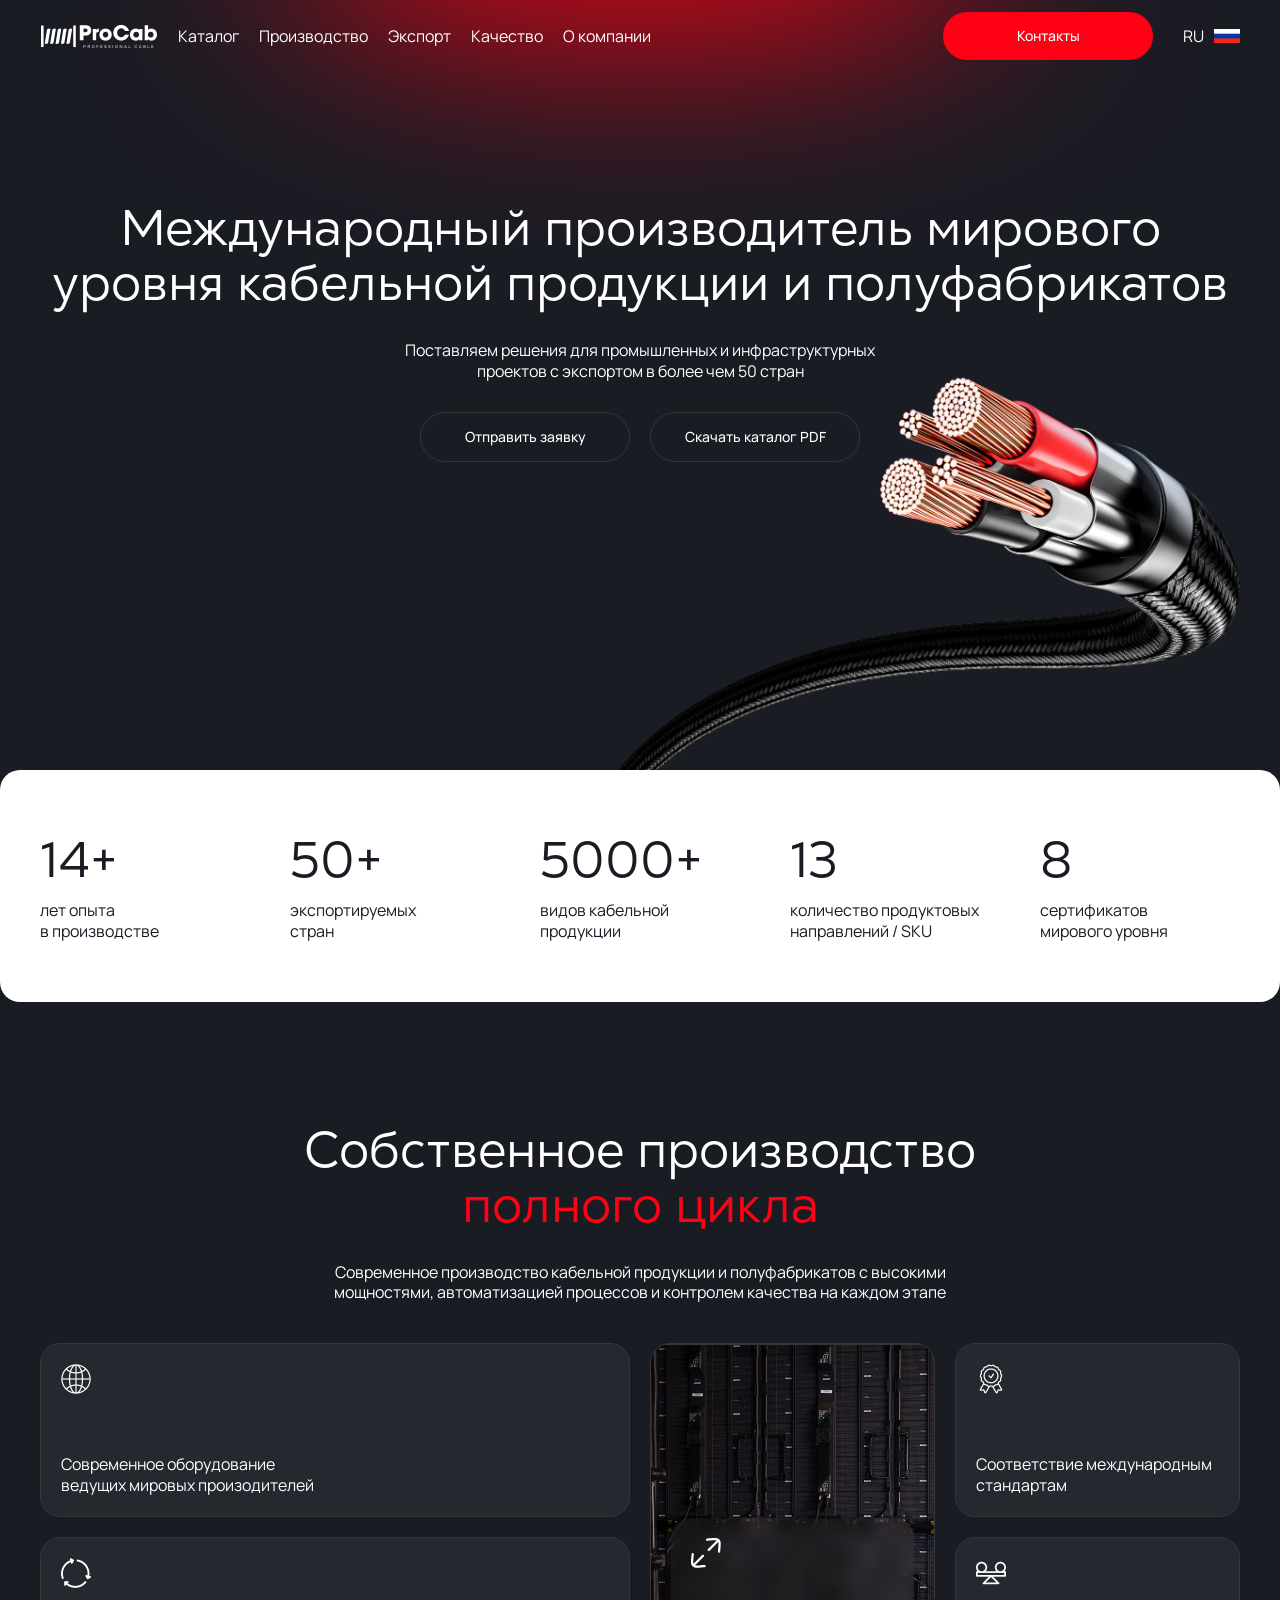
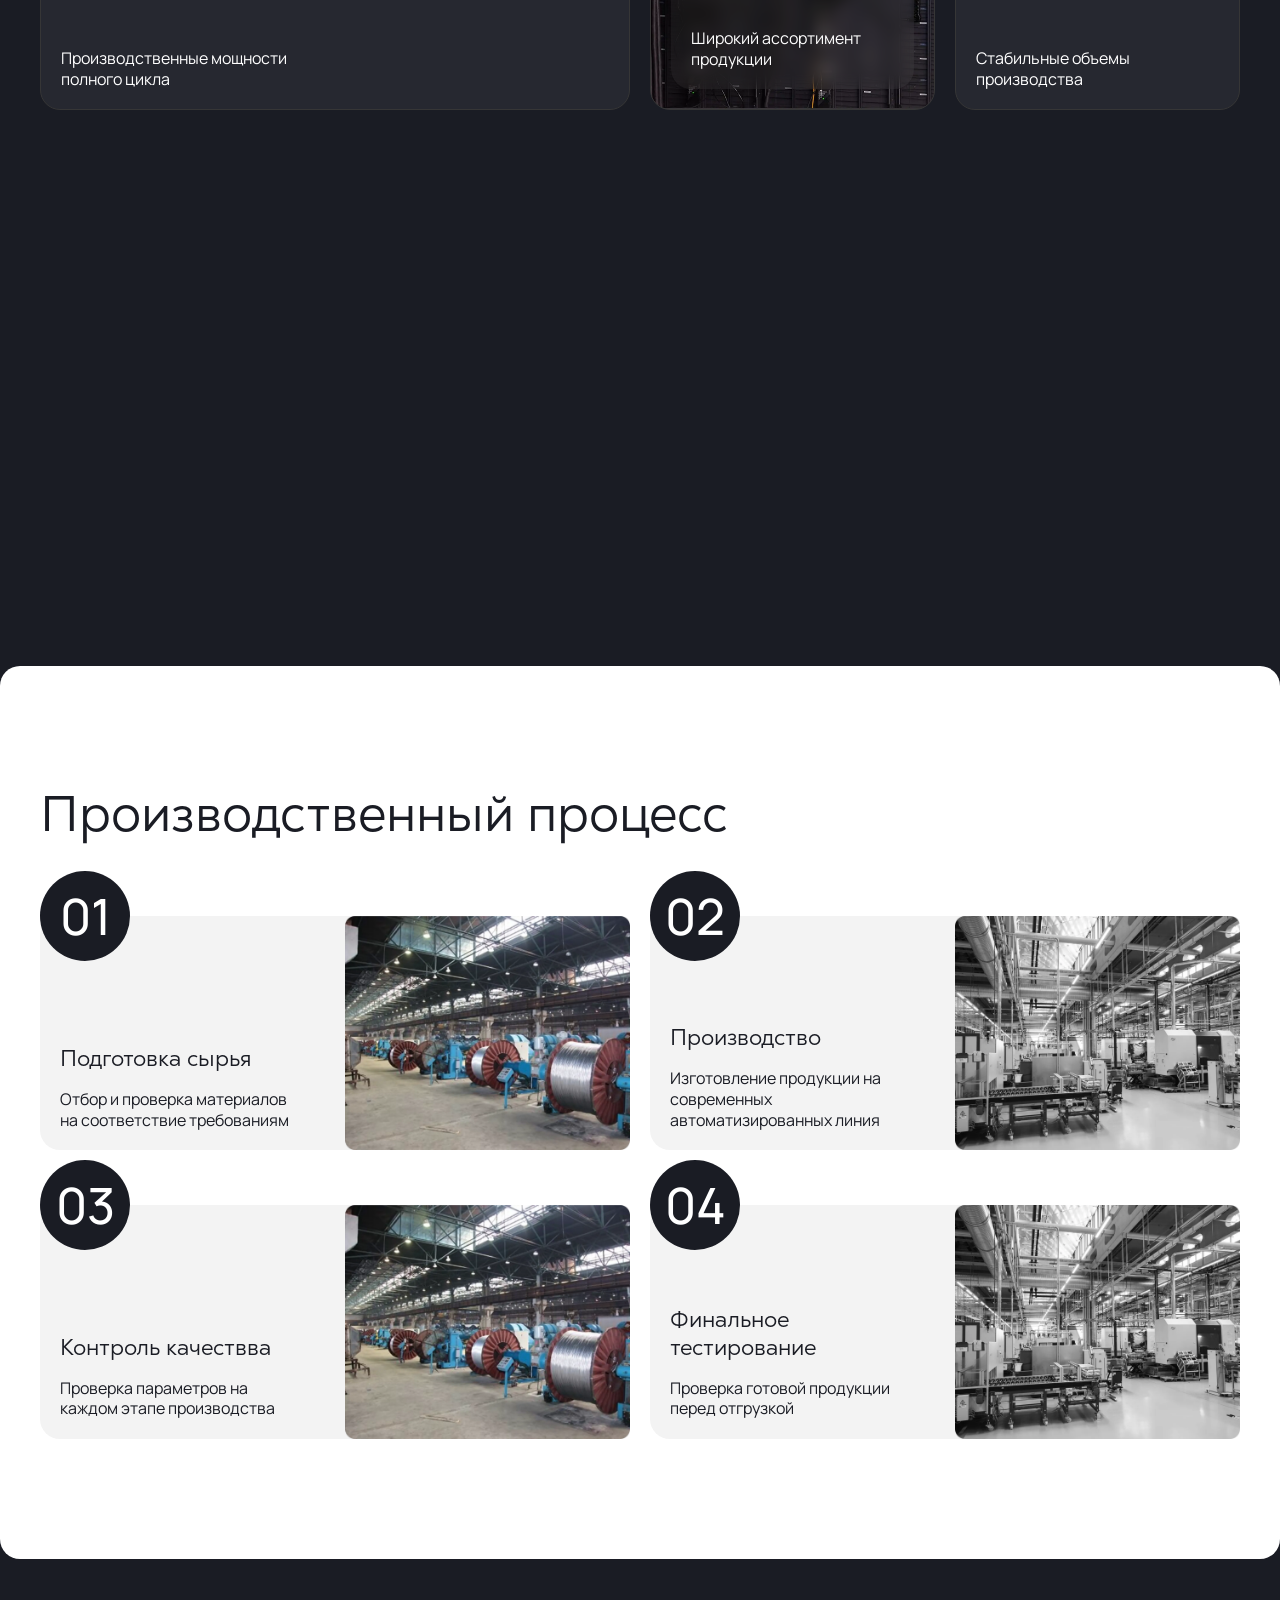
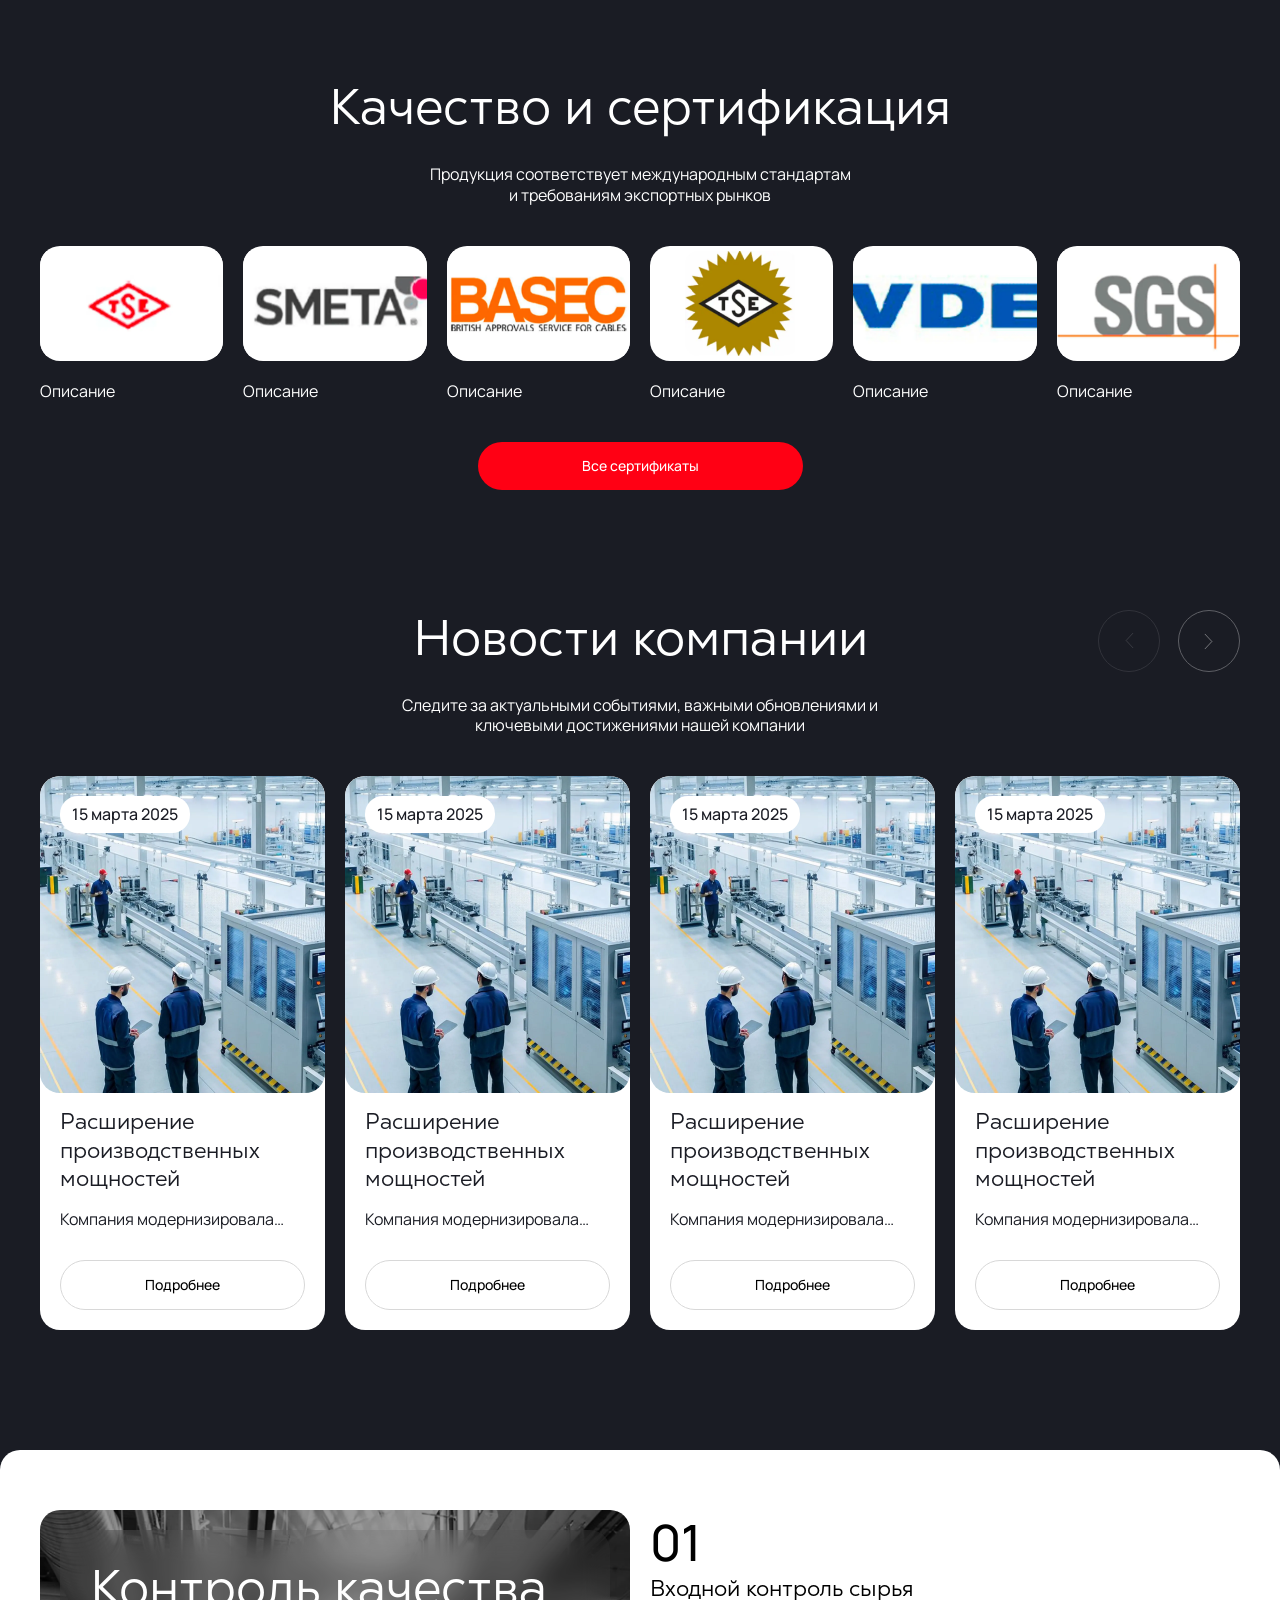
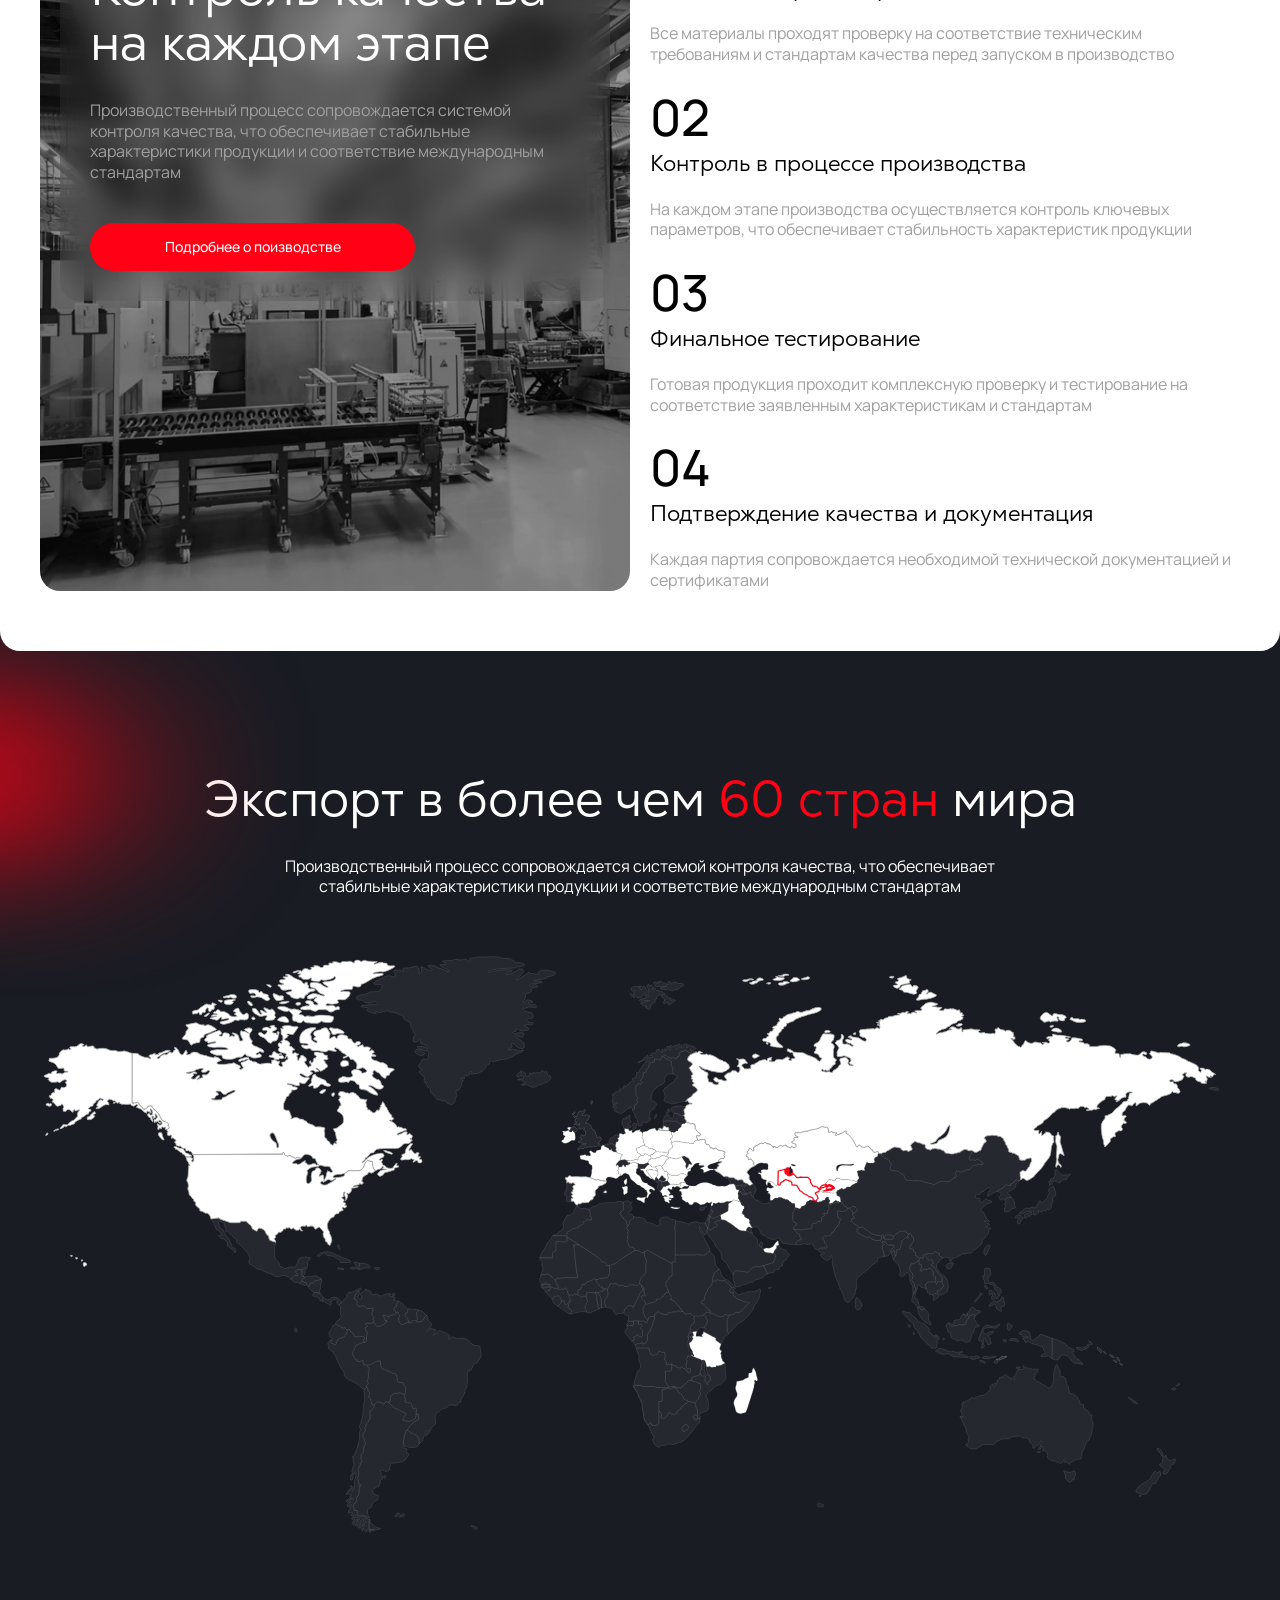
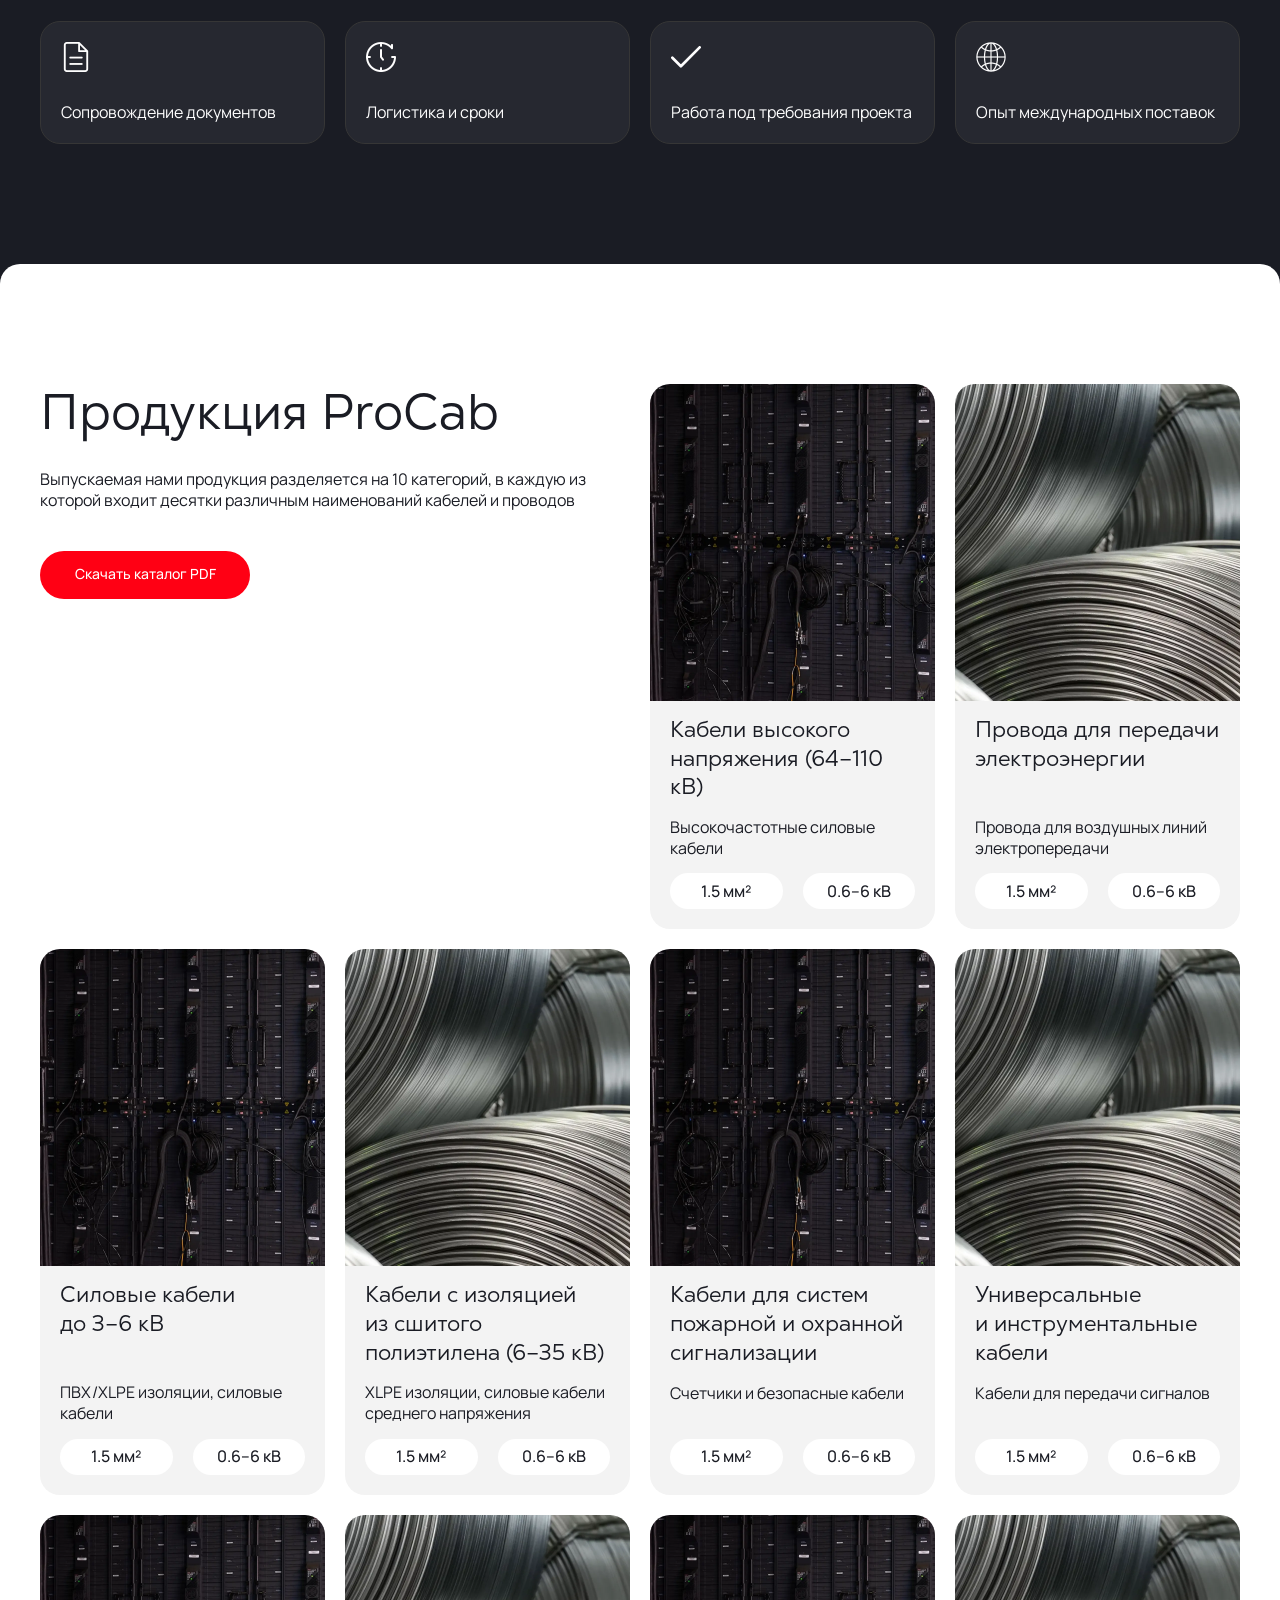
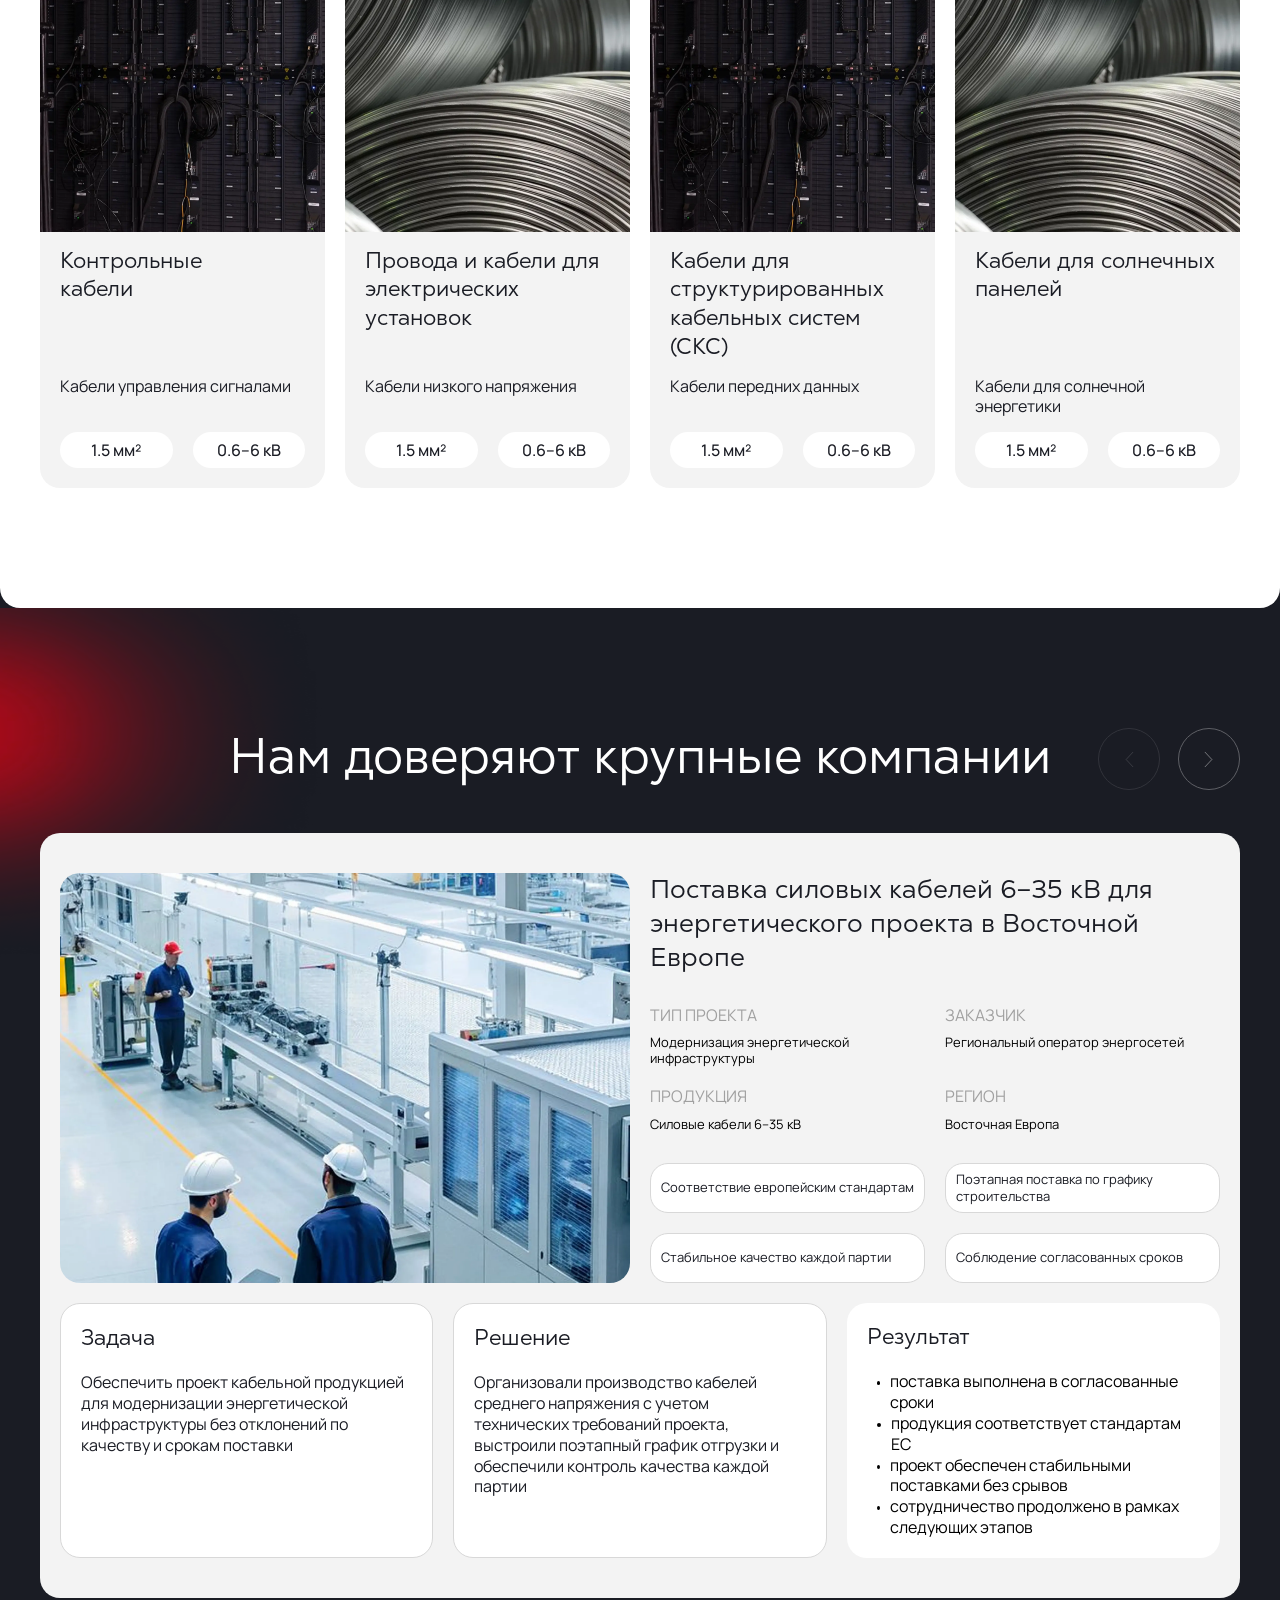
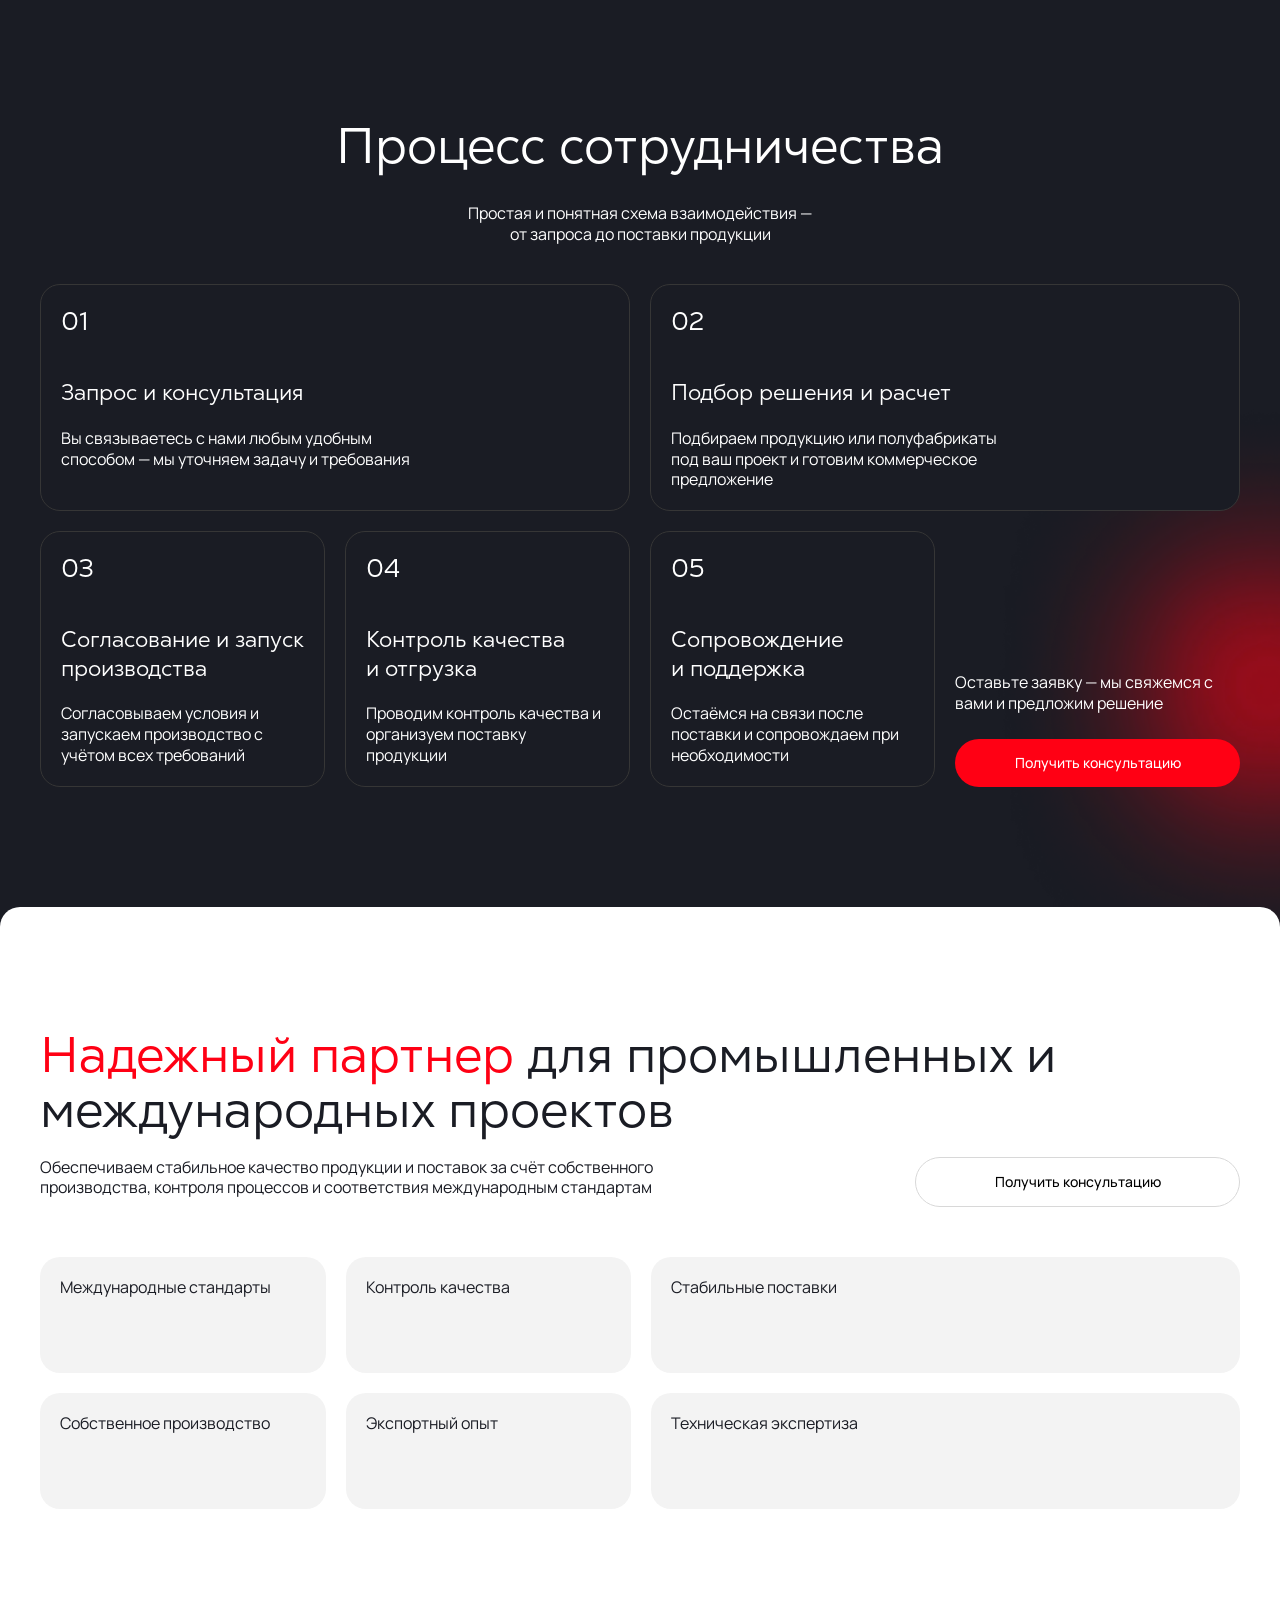
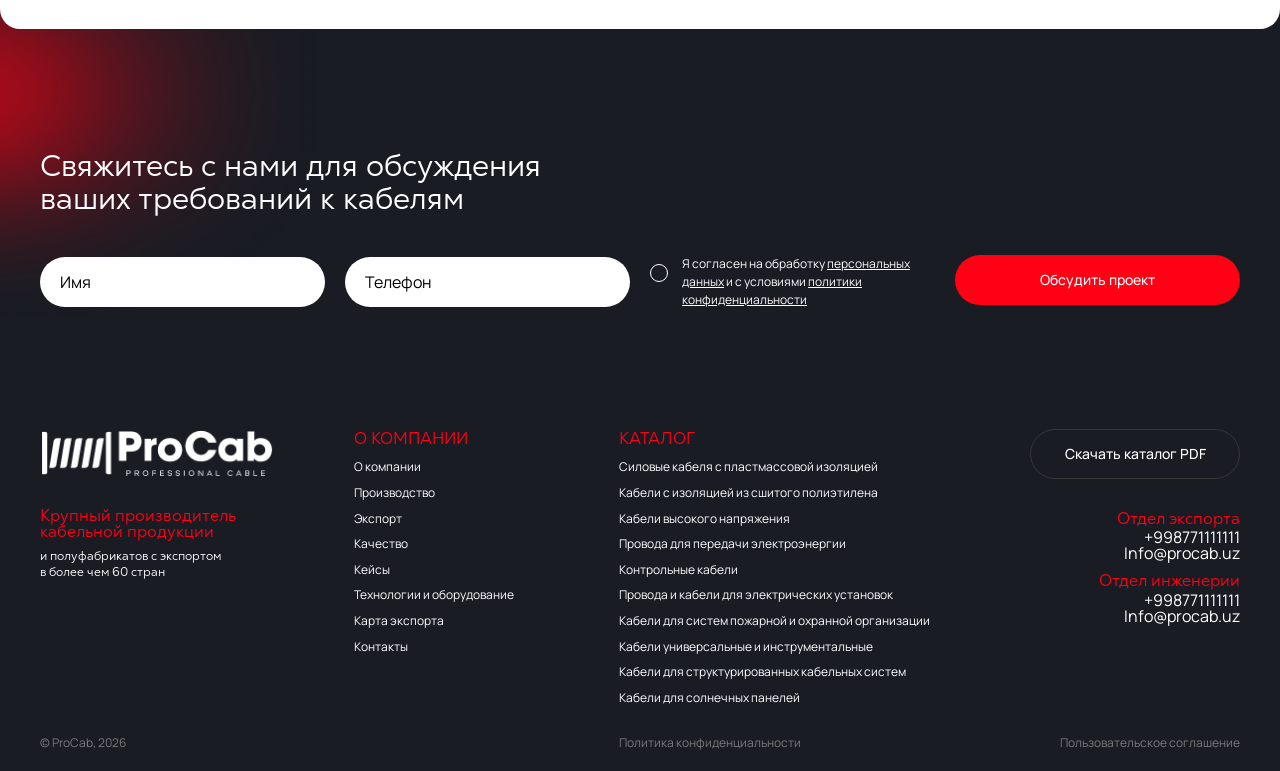
==== commit 59db62a2: "upd" ====
--- a/index.html
+++ b/index.html
@@ -1318,14 +1318,6 @@
             <rect x="604.425" y="214.3" rx="9.2"/>
             <circle cx="613.625" cy="223.5"/>
           </g>
-          <!--<g class="active marker-point marker-">
-              <rect x="605.425" y="220.3" rx="9.2"/>
-              <circle cx="614.625" cy="229.5"/>
-          </g>
-          <g class="active marker-point marker-">
-              <rect x="607.425" y="219.3" rx="9.2"/>
-              <circle cx="616.625" cy="228.5"/>
-          </g>-->
           <g class="active marker-point marker-65">
             <rect x="610.425" y="222.3" rx="9.2"/>
             <circle cx="619.625" cy="231.5"/>
@@ -1334,10 +1326,6 @@
             <rect x="611.425" y="203.3" rx="9.2"/>
             <circle cx="620.625" cy="212.5"/>
           </g>
-          <!--<g class="active marker-point marker-">
-              <rect x="611.425" y="217.3" rx="9.2"/>
-              <circle cx="620.625" cy="226.5"/>
-          </g>-->
           <g class="active marker-point marker-65">
             <rect x="622.425" y="211.3" rx="9.2"/>
             <circle cx="631.625" cy="220.5"/>
@@ -1355,19 +1343,10 @@
             <rect x="633.425" y="202.3" rx="9.2"/>
             <circle cx="642.625" cy="211.5"/>
           </g>
-          <!--<g class="active marker-point marker-">
-              <rect x="646.425" y="213.3" rx="9.2"/>
-              <circle cx="655.625" cy="222.5"/>
-          </g>-->
-          <!--<g class="active marker-point marker-">
-              <rect x="699.425" y="210.3" rx="9.2"/>
-              <circle cx="708.625" cy="219.5"/>
-          </g> error -->
           <g class="active marker-point marker-79">
             <rect x="701.425" y="212.3" rx="9.2"/>
             <circle cx="710.625" cy="221.5"/>
           </g>
-
           <g class="active marker-point marker-51">
             <rect x="842.425" y="238.3" rx="9.2"/>
             <circle cx="851.625" cy="247.5"/>
@@ -1392,18 +1371,14 @@
             <rect x="713.425" y="255.3" rx="9.2"/>
             <circle cx="722.625" cy="264.5"/>
           </g>
-
-
           <g class="active marker-point marker-123">
-            <rect x="236.425" y="132.3" width="18.4" height="18.4" rx="9.2" stroke="#5F6066" stroke-width="0.6"></rect>
-            <circle cx="245.625" cy="141.5" r="5.5" transform="rotate(1.32497 245.625 141.5)" fill="#1A1C24"></circle>
+            <rect x="236.425" y="132.3" rx="9.2"></rect>
+            <circle cx="245.625" cy="141.5" r="5.5"></circle>
           </g>
           <g class="active marker-point marker-124">
             <rect x="250.425" y="261.3" rx="9.2"></rect>
             <circle cx="259.625" cy="270.5" r="5.5"></circle><!--сша-->
           </g>
-
-
           <g class="active marker-point marker-127">
             <rect x="657.425" y="241.3" rx="9.2"/>
             <circle cx="666.625" cy="250.5"/>
@@ -1436,7 +1411,6 @@
             <rect x="800.425" y="260.3" rx="9.2"/>
             <circle cx="809.625" cy="269.5"/>
           </g>
-
           <g class="active marker-point marker-75">
             <rect x="664.425" y="221.3" rx="9.2"></rect>
             <circle cx="673.625" cy="230.501" r="5.5"></circle>
@@ -1445,7 +1419,6 @@
             <rect x="644.425" y="223.3" rx="9.2"></rect>
             <circle cx="653.625" cy="232.501" r="5.5"></circle>
           </g>
-
           <g class="active marker-point marker-63">
             <rect x="633.425" y="202.3" rx="9.2"></rect>
             <circle cx="642.625" cy="211.501" r="5.5"></circle>
@@ -1453,119 +1426,120 @@
         </g>
         <g class="filters-bluer">
           <g class="active country-name-filter country-name-filter-173">
-            <foreignObject x="481.125" y="189" width="121" height="68"><div xmlns="http://www.w3.org/1999/xhtml" style="backdrop-filter:blur(4.5px);clip-path:url(#bgblur_0_1460_3745_clip_path);height:100%;width:100%"></div></foreignObject>
-            <rect data-figma-bg-blur-radius="9" x="490.625" y="198.5" width="102" height="49" rx="19.5" fill="white" fill-opacity="0.1" stroke="#6B6B6B"></rect>
+            <foreignObject x="481.125" y="189" width="121" height="68"><div xmlns="http://www.w3.org/1999/xhtml" style="backdrop-filter:blur(4.5px);clip-path:url(#bgblur_29_1460_2979_clip_path);height:100%;width:100%"></div></foreignObject>
+            <rect data-figma-bg-blur-radius="9" x="490.625" y="198.5" width="102" height="49" rx="19.5" ></rect>
             <path d="M523.784 229H522.6V219.552L516.256 229H515.072V217.48H516.256V226.92L522.6 217.48H523.784V229ZM528.369 229V221.448H525.305V220.36H532.609V221.448H529.545V229H528.369ZM536.278 229.24C535.628 229.24 535.081 229.123 534.638 228.888C534.201 228.653 533.873 228.341 533.654 227.952C533.436 227.563 533.326 227.139 533.326 226.68C533.326 226.211 533.42 225.811 533.606 225.48C533.798 225.144 534.057 224.869 534.382 224.656C534.713 224.443 535.094 224.28 535.526 224.168C535.964 224.061 536.446 223.968 536.974 223.888C537.508 223.803 538.028 223.731 538.534 223.672C539.046 223.608 539.494 223.547 539.878 223.488L539.462 223.744C539.478 222.891 539.313 222.259 538.966 221.848C538.62 221.437 538.017 221.232 537.158 221.232C536.566 221.232 536.065 221.365 535.654 221.632C535.249 221.899 534.964 222.32 534.798 222.896L533.654 222.56C533.852 221.787 534.249 221.187 534.846 220.76C535.444 220.333 536.22 220.12 537.174 220.12C537.964 220.12 538.633 220.269 539.182 220.568C539.737 220.861 540.129 221.288 540.358 221.848C540.465 222.099 540.534 222.379 540.566 222.688C540.598 222.997 540.614 223.312 540.614 223.632V229H539.566V226.832L539.87 226.96C539.577 227.701 539.121 228.267 538.502 228.656C537.884 229.045 537.142 229.24 536.278 229.24ZM536.414 228.224C536.964 228.224 537.444 228.125 537.854 227.928C538.265 227.731 538.596 227.461 538.846 227.12C539.097 226.773 539.26 226.384 539.334 225.952C539.398 225.675 539.433 225.371 539.438 225.04C539.444 224.704 539.446 224.453 539.446 224.288L539.894 224.52C539.494 224.573 539.06 224.627 538.59 224.68C538.126 224.733 537.668 224.795 537.214 224.864C536.766 224.933 536.361 225.016 535.998 225.112C535.753 225.181 535.516 225.28 535.286 225.408C535.057 225.531 534.868 225.696 534.718 225.904C534.574 226.112 534.502 226.371 534.502 226.68C534.502 226.931 534.564 227.173 534.686 227.408C534.814 227.643 535.017 227.837 535.294 227.992C535.577 228.147 535.95 228.224 536.414 228.224ZM541.897 229V227.968C542.217 228.027 542.46 228.013 542.625 227.928C542.796 227.837 542.921 227.688 543.001 227.48C543.081 227.267 543.148 227.003 543.201 226.688C543.286 226.165 543.364 225.589 543.433 224.96C543.502 224.331 543.564 223.637 543.617 222.88C543.676 222.117 543.734 221.277 543.793 220.36H549.665V229H548.497V221.488H544.881C544.844 222.053 544.801 222.616 544.753 223.176C544.705 223.736 544.654 224.275 544.601 224.792C544.553 225.304 544.5 225.776 544.441 226.208C544.382 226.64 544.321 227.013 544.257 227.328C544.161 227.803 544.033 228.181 543.873 228.464C543.718 228.747 543.486 228.933 543.177 229.024C542.868 229.115 542.441 229.107 541.897 229ZM558.764 220.36V229H557.62V222.272L552.884 229H551.892V220.36H553.036V227.032L557.78 220.36H558.764ZM566.426 229V225.744H564.41C564.175 225.744 563.932 225.736 563.682 225.72C563.436 225.699 563.207 225.669 562.994 225.632C562.386 225.515 561.868 225.248 561.442 224.832C561.02 224.411 560.81 223.829 560.81 223.088C560.81 222.363 561.007 221.781 561.402 221.344C561.796 220.901 562.274 220.613 562.834 220.48C563.09 220.421 563.348 220.387 563.61 220.376C563.876 220.365 564.106 220.36 564.298 220.36H567.602L567.61 229H566.426ZM560.53 229L562.938 225.376H564.242L561.818 229H560.53ZM564.346 224.736H566.426V221.368H564.346C564.218 221.368 564.039 221.373 563.81 221.384C563.58 221.395 563.364 221.429 563.162 221.488C562.986 221.541 562.81 221.635 562.634 221.768C562.463 221.896 562.319 222.069 562.202 222.288C562.084 222.501 562.026 222.763 562.026 223.072C562.026 223.504 562.143 223.851 562.378 224.112C562.618 224.368 562.916 224.544 563.274 224.64C563.466 224.683 563.658 224.709 563.85 224.72C564.042 224.731 564.207 224.736 564.346 224.736Z" fill="white"></path>
           </g>
           <g class="active country-name-filter country-name-filter-67">
-            <foreignObject x="489.125" y="182" width="121" height="68"><div xmlns="http://www.w3.org/1999/xhtml" style="backdrop-filter:blur(4.5px);clip-path:url(#bgblur_1_1460_2979_clip_path);height:100%;width:100%"></div></foreignObject><rect data-figma-bg-blur-radius="9" x="498.625" y="191.5" width="102" height="49" rx="19.5" fill="white" fill-opacity="0.1" stroke="#6B6B6B"/>
+            <foreignObject x="489.125" y="182" width="121" height="68"><div xmlns="http://www.w3.org/1999/xhtml" style="backdrop-filter:blur(4.5px);clip-path:url(#bgblur_1_1460_2979_clip_path);height:100%;width:100%"></div></foreignObject><rect data-figma-bg-blur-radius="9" x="498.625" y="191.5" width="102" height="49" rx="19.5" />
             <path d="M518.217 222L522.185 210.48H523.745L527.713 222H526.489L522.721 211.136H523.185L519.441 222H518.217ZM519.985 219.208V218.104H525.937V219.208H519.985ZM529.15 222V213.36H532.71C532.891 213.36 533.11 213.371 533.366 213.392C533.627 213.413 533.87 213.453 534.094 213.512C534.579 213.64 534.969 213.901 535.262 214.296C535.561 214.691 535.71 215.165 535.71 215.72C535.71 216.029 535.662 216.307 535.566 216.552C535.475 216.792 535.345 217 535.174 217.176C535.094 217.267 535.006 217.347 534.91 217.416C534.814 217.48 534.721 217.533 534.63 217.576C534.801 217.608 534.985 217.683 535.182 217.8C535.491 217.981 535.726 218.227 535.886 218.536C536.046 218.84 536.126 219.211 536.126 219.648C536.126 220.24 535.985 220.723 535.702 221.096C535.419 221.469 535.041 221.725 534.566 221.864C534.353 221.923 534.121 221.96 533.87 221.976C533.625 221.992 533.393 222 533.174 222H529.15ZM530.334 221H533.118C533.23 221 533.371 220.992 533.542 220.976C533.713 220.955 533.865 220.928 533.998 220.896C534.313 220.816 534.542 220.656 534.686 220.416C534.835 220.171 534.91 219.904 534.91 219.616C534.91 219.237 534.798 218.928 534.574 218.688C534.355 218.443 534.062 218.293 533.694 218.24C533.571 218.213 533.443 218.197 533.31 218.192C533.177 218.187 533.057 218.184 532.95 218.184H530.334V221ZM530.334 217.176H532.75C532.889 217.176 533.043 217.168 533.214 217.152C533.39 217.131 533.542 217.096 533.67 217.048C533.947 216.952 534.15 216.787 534.278 216.552C534.411 216.317 534.478 216.061 534.478 215.784C534.478 215.48 534.406 215.213 534.262 214.984C534.123 214.755 533.913 214.595 533.63 214.504C533.438 214.435 533.23 214.395 533.006 214.384C532.787 214.373 532.649 214.368 532.59 214.368H530.334V217.176ZM541.305 222.24C540.435 222.24 539.699 222.045 539.097 221.656C538.494 221.267 538.035 220.731 537.721 220.048C537.411 219.36 537.251 218.571 537.241 217.68C537.251 216.773 537.417 215.979 537.737 215.296C538.057 214.608 538.518 214.075 539.121 213.696C539.723 213.312 540.454 213.12 541.313 213.12C542.187 213.12 542.947 213.333 543.593 213.76C544.243 214.187 544.689 214.771 544.929 215.512L543.777 215.88C543.574 215.363 543.251 214.963 542.809 214.68C542.371 214.392 541.87 214.248 541.305 214.248C540.67 214.248 540.145 214.395 539.729 214.688C539.313 214.976 539.003 215.379 538.801 215.896C538.598 216.413 538.494 217.008 538.489 217.68C538.499 218.715 538.739 219.547 539.209 220.176C539.678 220.8 540.377 221.112 541.305 221.112C541.891 221.112 542.39 220.979 542.801 220.712C543.217 220.44 543.531 220.045 543.745 219.528L544.929 219.88C544.609 220.648 544.139 221.235 543.521 221.64C542.902 222.04 542.163 222.24 541.305 222.24ZM548.721 222V214.448H545.657V213.36H552.961V214.448H549.897V222H548.721ZM558.366 222.24C557.571 222.24 556.899 222.04 556.35 221.64C555.801 221.235 555.385 220.688 555.102 220C554.819 219.307 554.678 218.531 554.678 217.672C554.678 216.797 554.819 216.019 555.102 215.336C555.39 214.648 555.811 214.107 556.366 213.712C556.921 213.317 557.603 213.12 558.414 213.12C559.203 213.12 559.881 213.32 560.446 213.72C561.011 214.12 561.443 214.664 561.742 215.352C562.046 216.04 562.198 216.813 562.198 217.672C562.198 218.536 562.046 219.312 561.742 220C561.438 220.688 561.001 221.235 560.43 221.64C559.859 222.04 559.171 222.24 558.366 222.24ZM554.478 225.84V213.36H555.534V219.864H555.662V225.84H554.478ZM558.246 221.144C558.849 221.144 559.35 220.992 559.75 220.688C560.15 220.384 560.449 219.971 560.646 219.448C560.849 218.92 560.95 218.328 560.95 217.672C560.95 217.021 560.851 216.435 560.654 215.912C560.457 215.389 560.155 214.976 559.75 214.672C559.35 214.368 558.841 214.216 558.222 214.216C557.619 214.216 557.118 214.363 556.718 214.656C556.323 214.949 556.027 215.357 555.83 215.88C555.633 216.397 555.534 216.995 555.534 217.672C555.534 218.339 555.633 218.936 555.83 219.464C556.027 219.987 556.326 220.397 556.726 220.696C557.126 220.995 557.633 221.144 558.246 221.144ZM570.819 213.36V222H569.675V215.272L564.939 222H563.947V213.36H565.091V220.032L569.835 213.36H570.819ZM578.48 222V218.744H576.464C576.23 218.744 575.987 218.736 575.736 218.72C575.491 218.699 575.262 218.669 575.048 218.632C574.44 218.515 573.923 218.248 573.496 217.832C573.075 217.411 572.864 216.829 572.864 216.088C572.864 215.363 573.062 214.781 573.456 214.344C573.851 213.901 574.328 213.613 574.888 213.48C575.144 213.421 575.403 213.387 575.664 213.376C575.931 213.365 576.16 213.36 576.352 213.36H579.656L579.664 222H578.48ZM572.584 222L574.992 218.376H576.296L573.872 222H572.584ZM576.4 217.736H578.48V214.368H576.4C576.272 214.368 576.094 214.373 575.864 214.384C575.635 214.395 575.419 214.429 575.216 214.488C575.04 214.541 574.864 214.635 574.688 214.768C574.518 214.896 574.374 215.069 574.256 215.288C574.139 215.501 574.08 215.763 574.08 216.072C574.08 216.504 574.198 216.851 574.432 217.112C574.672 217.368 574.971 217.544 575.328 217.64C575.52 217.683 575.712 217.709 575.904 217.72C576.096 217.731 576.262 217.736 576.4 217.736Z" fill="white"/>
           </g>
           <g class="active country-name-filter country-name-filter-69">
-            <foreignObject x="490.125" y="174" width="121" height="68"><div xmlns="http://www.w3.org/1999/xhtml" style="backdrop-filter:blur(4.5px);clip-path:url(#bgblur_2_1460_2979_clip_path);height:100%;width:100%"></div></foreignObject><rect data-figma-bg-blur-radius="9" x="499.625" y="183.5" width="102" height="49" rx="19.5" fill="white" fill-opacity="0.1" stroke="#6B6B6B"/>
+            <foreignObject x="490.125" y="174" width="121" height="68"><div xmlns="http://www.w3.org/1999/xhtml" style="backdrop-filter:blur(4.5px);clip-path:url(#bgblur_2_1460_2979_clip_path);height:100%;width:100%"></div></foreignObject><rect data-figma-bg-blur-radius="9" x="499.625" y="183.5" width="102" height="49" rx="19.5" />
             <path d="M535.5 214V208.592L535.828 209.096C535.46 209.357 535.009 209.571 534.476 209.736C533.943 209.896 533.34 209.976 532.668 209.976C531.671 209.976 530.871 209.792 530.268 209.424C529.671 209.056 529.239 208.549 528.972 207.904C528.705 207.253 528.572 206.509 528.572 205.672V202.48H529.756V205.264C529.756 205.797 529.807 206.283 529.908 206.72C530.009 207.157 530.177 207.533 530.412 207.848C530.647 208.163 530.959 208.405 531.348 208.576C531.737 208.741 532.217 208.824 532.788 208.824C533.497 208.824 534.108 208.717 534.62 208.504C535.132 208.285 535.508 208.051 535.748 207.8L535.5 208.744V202.48H536.676V214H535.5ZM542.572 214.24C541.729 214.24 540.999 214.053 540.38 213.68C539.767 213.307 539.289 212.781 538.948 212.104C538.607 211.427 538.436 210.632 538.436 209.72C538.436 208.776 538.604 207.96 538.94 207.272C539.276 206.584 539.748 206.053 540.356 205.68C540.969 205.307 541.692 205.12 542.524 205.12C543.377 205.12 544.105 205.317 544.708 205.712C545.311 206.101 545.767 206.661 546.076 207.392C546.385 208.123 546.527 208.995 546.5 210.008H545.3V209.592C545.279 208.472 545.036 207.627 544.572 207.056C544.113 206.485 543.441 206.2 542.556 206.2C541.628 206.2 540.916 206.501 540.42 207.104C539.929 207.707 539.684 208.565 539.684 209.68C539.684 210.768 539.929 211.613 540.42 212.216C540.916 212.813 541.617 213.112 542.524 213.112C543.143 213.112 543.681 212.971 544.14 212.688C544.604 212.4 544.969 211.987 545.236 211.448L546.332 211.872C545.991 212.624 545.487 213.208 544.82 213.624C544.159 214.035 543.409 214.24 542.572 214.24ZM539.268 210.008V209.024H545.868V210.008H539.268ZM547.003 214L550.379 209.632L547.075 205.36H548.483L551.067 208.728L553.627 205.36H555.035L551.731 209.632L555.115 214H553.699L551.067 210.536L548.419 214H547.003ZM563.264 205.36V214H562.12V207.272L557.384 214H556.392V205.36H557.536V212.032L562.28 205.36H563.264ZM570.926 214V210.744H568.91C568.675 210.744 568.432 210.736 568.182 210.72C567.936 210.699 567.707 210.669 567.494 210.632C566.886 210.515 566.368 210.248 565.942 209.832C565.52 209.411 565.31 208.829 565.31 208.088C565.31 207.363 565.507 206.781 565.902 206.344C566.296 205.901 566.774 205.613 567.334 205.48C567.59 205.421 567.848 205.387 568.11 205.376C568.376 205.365 568.606 205.36 568.798 205.36H572.102L572.11 214H570.926ZM565.03 214L567.438 210.376H568.742L566.318 214H565.03ZM568.846 209.736H570.926V206.368H568.846C568.718 206.368 568.539 206.373 568.31 206.384C568.08 206.395 567.864 206.429 567.662 206.488C567.486 206.541 567.31 206.635 567.134 206.768C566.963 206.896 566.819 207.069 566.702 207.288C566.584 207.501 566.526 207.763 566.526 208.072C566.526 208.504 566.643 208.851 566.878 209.112C567.118 209.368 567.416 209.544 567.774 209.64C567.966 209.683 568.158 209.709 568.35 209.72C568.542 209.731 568.707 209.736 568.846 209.736Z" fill="white"/>
           </g>
           <g class="active country-name-filter country-name-filter-70">
-            <foreignObject x="488.125" y="182" width="121" height="68"><div xmlns="http://www.w3.org/1999/xhtml" style="backdrop-filter:blur(4.5px);clip-path:url(#bgblur_3_1460_2979_clip_path);height:100%;width:100%"></div></foreignObject><rect data-figma-bg-blur-radius="9" x="497.625" y="191.5" width="102" height="49" rx="19.5" fill="white" fill-opacity="0.1" stroke="#6B6B6B"/>
+            <foreignObject x="488.125" y="182" width="121" height="68"><div xmlns="http://www.w3.org/1999/xhtml" style="backdrop-filter:blur(4.5px);clip-path:url(#bgblur_3_1460_2979_clip_path);height:100%;width:100%"></div></foreignObject><rect data-figma-bg-blur-radius="9" x="497.625" y="191.5" width="102" height="49" rx="19.5" />
             <path d="M504.729 222V210.48H511.841V211.608H505.905V214.96H509.177C509.289 214.96 509.415 214.965 509.553 214.976C509.697 214.981 509.841 214.995 509.985 215.016C510.577 215.096 511.081 215.299 511.497 215.624C511.919 215.949 512.239 216.36 512.457 216.856C512.681 217.352 512.793 217.893 512.793 218.48C512.793 219.067 512.681 219.608 512.457 220.104C512.239 220.6 511.919 221.011 511.497 221.336C511.081 221.661 510.577 221.864 509.985 221.944C509.841 221.96 509.697 221.973 509.553 221.984C509.415 221.995 509.289 222 509.177 222H504.729ZM505.905 220.872H509.145C509.241 220.872 509.353 220.867 509.481 220.856C509.609 220.845 509.735 220.829 509.857 220.808C510.449 220.691 510.884 220.408 511.161 219.96C511.444 219.507 511.585 219.013 511.585 218.48C511.585 217.941 511.444 217.448 511.161 217C510.884 216.552 510.449 216.269 509.857 216.152C509.735 216.125 509.609 216.109 509.481 216.104C509.353 216.093 509.241 216.088 509.145 216.088H505.905V220.872ZM518.266 222.24C517.471 222.24 516.799 222.04 516.25 221.64C515.7 221.235 515.284 220.688 515.002 220C514.719 219.307 514.578 218.531 514.578 217.672C514.578 216.797 514.719 216.019 515.002 215.336C515.29 214.648 515.711 214.107 516.266 213.712C516.82 213.317 517.503 213.12 518.314 213.12C519.103 213.12 519.78 213.32 520.346 213.72C520.911 214.12 521.343 214.664 521.642 215.352C521.946 216.04 522.098 216.813 522.098 217.672C522.098 218.536 521.946 219.312 521.642 220C521.338 220.688 520.9 221.235 520.33 221.64C519.759 222.04 519.071 222.24 518.266 222.24ZM514.378 225.84V213.36H515.434V219.864H515.562V225.84H514.378ZM518.146 221.144C518.748 221.144 519.25 220.992 519.65 220.688C520.05 220.384 520.348 219.971 520.546 219.448C520.748 218.92 520.85 218.328 520.85 217.672C520.85 217.021 520.751 216.435 520.554 215.912C520.356 215.389 520.055 214.976 519.65 214.672C519.25 214.368 518.74 214.216 518.122 214.216C517.519 214.216 517.018 214.363 516.618 214.656C516.223 214.949 515.927 215.357 515.73 215.88C515.532 216.397 515.434 216.995 515.434 217.672C515.434 218.339 515.532 218.936 515.73 219.464C515.927 219.987 516.226 220.397 516.626 220.696C517.026 220.995 517.532 221.144 518.146 221.144ZM526.326 222.24C525.676 222.24 525.129 222.123 524.686 221.888C524.249 221.653 523.921 221.341 523.702 220.952C523.484 220.563 523.374 220.139 523.374 219.68C523.374 219.211 523.468 218.811 523.654 218.48C523.846 218.144 524.105 217.869 524.43 217.656C524.761 217.443 525.142 217.28 525.574 217.168C526.012 217.061 526.494 216.968 527.022 216.888C527.556 216.803 528.076 216.731 528.582 216.672C529.094 216.608 529.542 216.547 529.926 216.488L529.51 216.744C529.526 215.891 529.361 215.259 529.014 214.848C528.668 214.437 528.065 214.232 527.206 214.232C526.614 214.232 526.113 214.365 525.702 214.632C525.297 214.899 525.012 215.32 524.846 215.896L523.702 215.56C523.9 214.787 524.297 214.187 524.894 213.76C525.492 213.333 526.268 213.12 527.222 213.12C528.012 213.12 528.681 213.269 529.23 213.568C529.785 213.861 530.177 214.288 530.406 214.848C530.513 215.099 530.582 215.379 530.614 215.688C530.646 215.997 530.662 216.312 530.662 216.632V222H529.614V219.832L529.918 219.96C529.625 220.701 529.169 221.267 528.55 221.656C527.932 222.045 527.19 222.24 526.326 222.24ZM526.462 221.224C527.012 221.224 527.492 221.125 527.902 220.928C528.313 220.731 528.644 220.461 528.894 220.12C529.145 219.773 529.308 219.384 529.382 218.952C529.446 218.675 529.481 218.371 529.486 218.04C529.492 217.704 529.494 217.453 529.494 217.288L529.942 217.52C529.542 217.573 529.108 217.627 528.638 217.68C528.174 217.733 527.716 217.795 527.262 217.864C526.814 217.933 526.409 218.016 526.046 218.112C525.801 218.181 525.564 218.28 525.334 218.408C525.105 218.531 524.916 218.696 524.766 218.904C524.622 219.112 524.55 219.371 524.55 219.68C524.55 219.931 524.612 220.173 524.734 220.408C524.862 220.643 525.065 220.837 525.342 220.992C525.625 221.147 525.998 221.224 526.462 221.224ZM535.089 222V214.448H532.025V213.36H539.329V214.448H536.265V222H535.089ZM547.718 213.36V222H546.574V215.272L541.838 222H540.846V213.36H541.99V220.032L546.734 213.36H547.718ZM553.548 222.24C552.678 222.24 551.942 222.045 551.34 221.656C550.737 221.267 550.278 220.731 549.964 220.048C549.654 219.36 549.494 218.571 549.484 217.68C549.494 216.773 549.66 215.979 549.98 215.296C550.3 214.608 550.761 214.075 551.364 213.696C551.966 213.312 552.697 213.12 553.556 213.12C554.43 213.12 555.19 213.333 555.836 213.76C556.486 214.187 556.932 214.771 557.172 215.512L556.02 215.88C555.817 215.363 555.494 214.963 555.052 214.68C554.614 214.392 554.113 214.248 553.548 214.248C552.913 214.248 552.388 214.395 551.972 214.688C551.556 214.976 551.246 215.379 551.044 215.896C550.841 216.413 550.737 217.008 550.732 217.68C550.742 218.715 550.982 219.547 551.452 220.176C551.921 220.8 552.62 221.112 553.548 221.112C554.134 221.112 554.633 220.979 555.044 220.712C555.46 220.44 555.774 220.045 555.988 219.528L557.172 219.88C556.852 220.648 556.382 221.235 555.764 221.64C555.145 222.04 554.406 222.24 553.548 222.24ZM557.789 222V220.968C558.109 221.027 558.351 221.013 558.517 220.928C558.687 220.837 558.813 220.688 558.893 220.48C558.973 220.267 559.039 220.003 559.093 219.688C559.178 219.165 559.255 218.589 559.325 217.96C559.394 217.331 559.455 216.637 559.509 215.88C559.567 215.117 559.626 214.277 559.685 213.36H565.557V222H564.389V214.488H560.773C560.735 215.053 560.693 215.616 560.645 216.176C560.597 216.736 560.546 217.275 560.493 217.792C560.445 218.304 560.391 218.776 560.333 219.208C560.274 219.64 560.213 220.013 560.149 220.328C560.053 220.803 559.925 221.181 559.765 221.464C559.61 221.747 559.378 221.933 559.069 222.024C558.759 222.115 558.333 222.107 557.789 222ZM570.264 222.24C569.613 222.24 569.067 222.123 568.624 221.888C568.187 221.653 567.859 221.341 567.64 220.952C567.421 220.563 567.312 220.139 567.312 219.68C567.312 219.211 567.405 218.811 567.592 218.48C567.784 218.144 568.043 217.869 568.368 217.656C568.699 217.443 569.08 217.28 569.512 217.168C569.949 217.061 570.432 216.968 570.96 216.888C571.493 216.803 572.013 216.731 572.52 216.672C573.032 216.608 573.48 216.547 573.864 216.488L573.448 216.744C573.464 215.891 573.299 215.259 572.952 214.848C572.605 214.437 572.003 214.232 571.144 214.232C570.552 214.232 570.051 214.365 569.64 214.632C569.235 214.899 568.949 215.32 568.784 215.896L567.64 215.56C567.837 214.787 568.235 214.187 568.832 213.76C569.429 213.333 570.205 213.12 571.16 213.12C571.949 213.12 572.619 213.269 573.168 213.568C573.723 213.861 574.115 214.288 574.344 214.848C574.451 215.099 574.52 215.379 574.552 215.688C574.584 215.997 574.6 216.312 574.6 216.632V222H573.552V219.832L573.856 219.96C573.563 220.701 573.107 221.267 572.488 221.656C571.869 222.045 571.128 222.24 570.264 222.24ZM570.4 221.224C570.949 221.224 571.429 221.125 571.84 220.928C572.251 220.731 572.581 220.461 572.832 220.12C573.083 219.773 573.245 219.384 573.32 218.952C573.384 218.675 573.419 218.371 573.424 218.04C573.429 217.704 573.432 217.453 573.432 217.288L573.88 217.52C573.48 217.573 573.045 217.627 572.576 217.68C572.112 217.733 571.653 217.795 571.2 217.864C570.752 217.933 570.347 218.016 569.984 218.112C569.739 218.181 569.501 218.28 569.272 218.408C569.043 218.531 568.853 218.696 568.704 218.904C568.56 219.112 568.488 219.371 568.488 219.68C568.488 219.931 568.549 220.173 568.672 220.408C568.8 220.643 569.003 220.837 569.28 220.992C569.563 221.147 569.936 221.224 570.4 221.224ZM576.675 222V213.36H580.235C580.416 213.36 580.635 213.371 580.891 213.392C581.152 213.413 581.395 213.453 581.619 213.512C582.104 213.64 582.493 213.901 582.787 214.296C583.085 214.691 583.235 215.165 583.235 215.72C583.235 216.029 583.187 216.307 583.091 216.552C583 216.792 582.869 217 582.699 217.176C582.619 217.267 582.531 217.347 582.435 217.416C582.339 217.48 582.245 217.533 582.155 217.576C582.325 217.608 582.509 217.683 582.707 217.8C583.016 217.981 583.251 218.227 583.411 218.536C583.571 218.84 583.651 219.211 583.651 219.648C583.651 220.24 583.509 220.723 583.227 221.096C582.944 221.469 582.565 221.725 582.091 221.864C581.877 221.923 581.645 221.96 581.395 221.976C581.149 221.992 580.917 222 580.699 222H576.675ZM577.859 221H580.643C580.755 221 580.896 220.992 581.067 220.976C581.237 220.955 581.389 220.928 581.523 220.896C581.837 220.816 582.067 220.656 582.211 220.416C582.36 220.171 582.435 219.904 582.435 219.616C582.435 219.237 582.323 218.928 582.099 218.688C581.88 218.443 581.587 218.293 581.219 218.24C581.096 218.213 580.968 218.197 580.835 218.192C580.701 218.187 580.581 218.184 580.475 218.184H577.859V221ZM577.859 217.176H580.275C580.413 217.176 580.568 217.168 580.739 217.152C580.915 217.131 581.067 217.096 581.195 217.048C581.472 216.952 581.675 216.787 581.803 216.552C581.936 216.317 582.003 216.061 582.003 215.784C582.003 215.48 581.931 215.213 581.787 214.984C581.648 214.755 581.437 214.595 581.155 214.504C580.963 214.435 580.755 214.395 580.531 214.384C580.312 214.373 580.173 214.368 580.115 214.368H577.859V217.176ZM587.717 222.24C587.066 222.24 586.52 222.123 586.077 221.888C585.64 221.653 585.312 221.341 585.093 220.952C584.874 220.563 584.765 220.139 584.765 219.68C584.765 219.211 584.858 218.811 585.045 218.48C585.237 218.144 585.496 217.869 585.821 217.656C586.152 217.443 586.533 217.28 586.965 217.168C587.402 217.061 587.885 216.968 588.413 216.888C588.946 216.803 589.466 216.731 589.973 216.672C590.485 216.608 590.933 216.547 591.317 216.488L590.901 216.744C590.917 215.891 590.752 215.259 590.405 214.848C590.058 214.437 589.456 214.232 588.597 214.232C588.005 214.232 587.504 214.365 587.093 214.632C586.688 214.899 586.402 215.32 586.237 215.896L585.093 215.56C585.29 214.787 585.688 214.187 586.285 213.76C586.882 213.333 587.658 213.12 588.613 213.12C589.402 213.12 590.072 213.269 590.621 213.568C591.176 213.861 591.568 214.288 591.797 214.848C591.904 215.099 591.973 215.379 592.005 215.688C592.037 215.997 592.053 216.312 592.053 216.632V222H591.005V219.832L591.309 219.96C591.016 220.701 590.56 221.267 589.941 221.656C589.322 222.045 588.581 222.24 587.717 222.24ZM587.853 221.224C588.402 221.224 588.882 221.125 589.293 220.928C589.704 220.731 590.034 220.461 590.285 220.12C590.536 219.773 590.698 219.384 590.773 218.952C590.837 218.675 590.872 218.371 590.877 218.04C590.882 217.704 590.885 217.453 590.885 217.288L591.333 217.52C590.933 217.573 590.498 217.627 590.029 217.68C589.565 217.733 589.106 217.795 588.653 217.864C588.205 217.933 587.8 218.016 587.437 218.112C587.192 218.181 586.954 218.28 586.725 218.408C586.496 218.531 586.306 218.696 586.157 218.904C586.013 219.112 585.941 219.371 585.941 219.68C585.941 219.931 586.002 220.173 586.125 220.408C586.253 220.643 586.456 220.837 586.733 220.992C587.016 221.147 587.389 221.224 587.853 221.224Z" fill="white"/>
           </g>
           <g class="active country-name-filter country-name-filter-125">
-            <foreignObject x="426.125" y="220" width="121" height="68"><div xmlns="http://www.w3.org/1999/xhtml" style="backdrop-filter:blur(4.5px);clip-path:url(#bgblur_4_1460_2979_clip_path);height:100%;width:100%"></div></foreignObject><rect data-figma-bg-blur-radius="9" x="435.625" y="229.5" width="102" height="49" rx="19.5" fill="white" fill-opacity="0.1" stroke="#6B6B6B"/>
+            <foreignObject x="426.125" y="220" width="121" height="68"><div xmlns="http://www.w3.org/1999/xhtml" style="backdrop-filter:blur(4.5px);clip-path:url(#bgblur_4_1460_2979_clip_path);height:100%;width:100%"></div></foreignObject><rect data-figma-bg-blur-radius="9" x="435.625" y="229.5" width="102" height="49" rx="19.5" />
             <path d="M463.565 260H462.381V250.552L456.037 260H454.853V248.48H456.037V257.92L462.381 248.48H463.565V260ZM469.39 260.24C468.521 260.24 467.785 260.045 467.182 259.656C466.58 259.267 466.121 258.731 465.806 258.048C465.497 257.36 465.337 256.571 465.326 255.68C465.337 254.773 465.502 253.979 465.822 253.296C466.142 252.608 466.604 252.075 467.206 251.696C467.809 251.312 468.54 251.12 469.398 251.12C470.273 251.12 471.033 251.333 471.678 251.76C472.329 252.187 472.774 252.771 473.014 253.512L471.862 253.88C471.66 253.363 471.337 252.963 470.894 252.68C470.457 252.392 469.956 252.248 469.39 252.248C468.756 252.248 468.23 252.395 467.814 252.688C467.398 252.976 467.089 253.379 466.886 253.896C466.684 254.413 466.58 255.008 466.574 255.68C466.585 256.715 466.825 257.547 467.294 258.176C467.764 258.8 468.462 259.112 469.39 259.112C469.977 259.112 470.476 258.979 470.886 258.712C471.302 258.44 471.617 258.045 471.83 257.528L473.014 257.88C472.694 258.648 472.225 259.235 471.606 259.64C470.988 260.04 470.249 260.24 469.39 260.24ZM474.658 260V251.36H481.53V260H480.354V252.488H475.834V260H474.658ZM486.247 260.24C485.597 260.24 485.05 260.123 484.607 259.888C484.17 259.653 483.842 259.341 483.623 258.952C483.405 258.563 483.295 258.139 483.295 257.68C483.295 257.211 483.389 256.811 483.575 256.48C483.767 256.144 484.026 255.869 484.351 255.656C484.682 255.443 485.063 255.28 485.495 255.168C485.933 255.061 486.415 254.968 486.943 254.888C487.477 254.803 487.997 254.731 488.503 254.672C489.015 254.608 489.463 254.547 489.847 254.488L489.431 254.744C489.447 253.891 489.282 253.259 488.935 252.848C488.589 252.437 487.986 252.232 487.127 252.232C486.535 252.232 486.034 252.365 485.623 252.632C485.218 252.899 484.933 253.32 484.767 253.896L483.623 253.56C483.821 252.787 484.218 252.187 484.815 251.76C485.413 251.333 486.189 251.12 487.143 251.12C487.933 251.12 488.602 251.269 489.151 251.568C489.706 251.861 490.098 252.288 490.327 252.848C490.434 253.099 490.503 253.379 490.535 253.688C490.567 253.997 490.583 254.312 490.583 254.632V260H489.535V257.832L489.839 257.96C489.546 258.701 489.09 259.267 488.471 259.656C487.853 260.045 487.111 260.24 486.247 260.24ZM486.383 259.224C486.933 259.224 487.413 259.125 487.823 258.928C488.234 258.731 488.565 258.461 488.815 258.12C489.066 257.773 489.229 257.384 489.303 256.952C489.367 256.675 489.402 256.371 489.407 256.04C489.413 255.704 489.415 255.453 489.415 255.288L489.863 255.52C489.463 255.573 489.029 255.627 488.559 255.68C488.095 255.733 487.637 255.795 487.183 255.864C486.735 255.933 486.33 256.016 485.967 256.112C485.722 256.181 485.485 256.28 485.255 256.408C485.026 256.531 484.837 256.696 484.687 256.904C484.543 257.112 484.471 257.371 484.471 257.68C484.471 257.931 484.533 258.173 484.655 258.408C484.783 258.643 484.986 258.837 485.263 258.992C485.546 259.147 485.919 259.224 486.383 259.224ZM492.658 260V251.36H493.834V255.112H498.706V251.36H499.882V260H498.706V256.24H493.834V260H492.658ZM508.983 251.36V260H507.839V253.272L503.103 260H502.111V251.36H503.255V258.032L507.999 251.36H508.983ZM516.644 260V256.744H514.628C514.394 256.744 514.151 256.736 513.9 256.72C513.655 256.699 513.426 256.669 513.212 256.632C512.604 256.515 512.087 256.248 511.66 255.832C511.239 255.411 511.028 254.829 511.028 254.088C511.028 253.363 511.226 252.781 511.62 252.344C512.015 251.901 512.492 251.613 513.052 251.48C513.308 251.421 513.567 251.387 513.828 251.376C514.095 251.365 514.324 251.36 514.516 251.36H517.82L517.828 260H516.644ZM510.748 260L513.156 256.376H514.46L512.036 260H510.748ZM514.564 255.736H516.644V252.368H514.564C514.436 252.368 514.258 252.373 514.028 252.384C513.799 252.395 513.583 252.429 513.38 252.488C513.204 252.541 513.028 252.635 512.852 252.768C512.682 252.896 512.538 253.069 512.42 253.288C512.303 253.501 512.244 253.763 512.244 254.072C512.244 254.504 512.362 254.851 512.596 255.112C512.836 255.368 513.135 255.544 513.492 255.64C513.684 255.683 513.876 255.709 514.068 255.72C514.26 255.731 514.426 255.736 514.564 255.736Z" fill="white"/>
           </g>
           <g class="active country-name-filter country-name-filter-130">
-            <foreignObject x="480.125" y="122" width="121" height="68"><div xmlns="http://www.w3.org/1999/xhtml" style="backdrop-filter:blur(4.5px);clip-path:url(#bgblur_5_1460_2979_clip_path);height:100%;width:100%"></div></foreignObject><rect data-figma-bg-blur-radius="9" x="489.625" y="131.5" width="102" height="49" rx="19.5" fill="white" fill-opacity="0.1" stroke="#6B6B6B"/>
+            <foreignObject x="480.125" y="122" width="121" height="68"><div xmlns="http://www.w3.org/1999/xhtml" style="backdrop-filter:blur(4.5px);clip-path:url(#bgblur_5_1460_2979_clip_path);height:100%;width:100%"></div></foreignObject><rect data-figma-bg-blur-radius="9" x="489.625" y="131.5" width="102" height="49" rx="19.5" />
             <path d="M512.425 162H511.241V152.552L504.897 162H503.713V150.48H504.897V159.92L511.241 150.48H512.425V162ZM518.546 162.24C517.751 162.24 517.079 162.04 516.53 161.64C515.981 161.235 515.565 160.688 515.282 160C514.999 159.307 514.858 158.531 514.858 157.672C514.858 156.797 514.999 156.019 515.282 155.336C515.57 154.648 515.991 154.107 516.546 153.712C517.101 153.317 517.783 153.12 518.594 153.12C519.383 153.12 520.061 153.32 520.626 153.72C521.191 154.12 521.623 154.664 521.922 155.352C522.226 156.04 522.378 156.813 522.378 157.672C522.378 158.536 522.226 159.312 521.922 160C521.618 160.688 521.181 161.235 520.61 161.64C520.039 162.04 519.351 162.24 518.546 162.24ZM514.658 165.84V153.36H515.714V159.864H515.842V165.84H514.658ZM518.426 161.144C519.029 161.144 519.53 160.992 519.93 160.688C520.33 160.384 520.629 159.971 520.826 159.448C521.029 158.92 521.13 158.328 521.13 157.672C521.13 157.021 521.031 156.435 520.834 155.912C520.637 155.389 520.335 154.976 519.93 154.672C519.53 154.368 519.021 154.216 518.402 154.216C517.799 154.216 517.298 154.363 516.898 154.656C516.503 154.949 516.207 155.357 516.01 155.88C515.813 156.397 515.714 156.995 515.714 157.672C515.714 158.339 515.813 158.936 516.01 159.464C516.207 159.987 516.506 160.397 516.906 160.696C517.306 160.995 517.813 161.144 518.426 161.144ZM523.335 162V160.968C523.655 161.027 523.897 161.013 524.063 160.928C524.233 160.837 524.359 160.688 524.439 160.48C524.519 160.267 524.585 160.003 524.639 159.688C524.724 159.165 524.801 158.589 524.871 157.96C524.94 157.331 525.001 156.637 525.055 155.88C525.113 155.117 525.172 154.277 525.231 153.36H531.103V162H529.935V154.488H526.319C526.281 155.053 526.239 155.616 526.191 156.176C526.143 156.736 526.092 157.275 526.039 157.792C525.991 158.304 525.937 158.776 525.879 159.208C525.82 159.64 525.759 160.013 525.695 160.328C525.599 160.803 525.471 161.181 525.311 161.464C525.156 161.747 524.924 161.933 524.615 162.024C524.305 162.115 523.879 162.107 523.335 162ZM535.81 162.24C535.159 162.24 534.612 162.123 534.17 161.888C533.732 161.653 533.404 161.341 533.186 160.952C532.967 160.563 532.858 160.139 532.858 159.68C532.858 159.211 532.951 158.811 533.138 158.48C533.33 158.144 533.588 157.869 533.914 157.656C534.244 157.443 534.626 157.28 535.058 157.168C535.495 157.061 535.978 156.968 536.506 156.888C537.039 156.803 537.559 156.731 538.066 156.672C538.578 156.608 539.026 156.547 539.41 156.488L538.994 156.744C539.01 155.891 538.844 155.259 538.498 154.848C538.151 154.437 537.548 154.232 536.69 154.232C536.098 154.232 535.596 154.365 535.186 154.632C534.78 154.899 534.495 155.32 534.33 155.896L533.186 155.56C533.383 154.787 533.78 154.187 534.378 153.76C534.975 153.333 535.751 153.12 536.706 153.12C537.495 153.12 538.164 153.269 538.714 153.568C539.268 153.861 539.66 154.288 539.89 154.848C539.996 155.099 540.066 155.379 540.098 155.688C540.13 155.997 540.146 156.312 540.146 156.632V162H539.098V159.832L539.402 159.96C539.108 160.701 538.652 161.267 538.034 161.656C537.415 162.045 536.674 162.24 535.81 162.24ZM535.946 161.224C536.495 161.224 536.975 161.125 537.386 160.928C537.796 160.731 538.127 160.461 538.378 160.12C538.628 159.773 538.791 159.384 538.866 158.952C538.93 158.675 538.964 158.371 538.97 158.04C538.975 157.704 538.978 157.453 538.978 157.288L539.426 157.52C539.026 157.573 538.591 157.627 538.122 157.68C537.658 157.733 537.199 157.795 536.746 157.864C536.298 157.933 535.892 158.016 535.53 158.112C535.284 158.181 535.047 158.28 534.818 158.408C534.588 158.531 534.399 158.696 534.25 158.904C534.106 159.112 534.034 159.371 534.034 159.68C534.034 159.931 534.095 160.173 534.218 160.408C534.346 160.643 534.548 160.837 534.826 160.992C535.108 161.147 535.482 161.224 535.946 161.224ZM542.22 162V153.36H543.396V157.112H548.268V153.36H549.444V162H548.268V158.24H543.396V162H542.22ZM551.041 163.92V160.992C551.532 160.992 551.884 160.835 552.097 160.52C552.311 160.2 552.484 159.691 552.617 158.992C552.708 158.539 552.783 158.051 552.841 157.528C552.9 157.005 552.951 156.408 552.993 155.736C553.036 155.059 553.076 154.267 553.113 153.36H558.825V160.992H559.657V163.92H558.521V162H552.169V163.92H551.041ZM553.033 160.992H557.657V154.368H554.201C554.185 154.773 554.161 155.203 554.129 155.656C554.103 156.109 554.068 156.563 554.025 157.016C553.988 157.469 553.943 157.896 553.889 158.296C553.841 158.691 553.783 159.037 553.713 159.336C553.633 159.72 553.545 160.048 553.449 160.32C553.359 160.592 553.22 160.816 553.033 160.992ZM568.124 153.36V162H566.98V155.272L562.244 162H561.252V153.36H562.396V160.032L567.14 153.36H568.124ZM575.785 162V158.744H573.769C573.534 158.744 573.292 158.736 573.041 158.72C572.796 158.699 572.566 158.669 572.353 158.632C571.745 158.515 571.228 158.248 570.801 157.832C570.38 157.411 570.169 156.829 570.169 156.088C570.169 155.363 570.366 154.781 570.761 154.344C571.156 153.901 571.633 153.613 572.193 153.48C572.449 153.421 572.708 153.387 572.969 153.376C573.236 153.365 573.465 153.36 573.657 153.36H576.961L576.969 162H575.785ZM569.889 162L572.297 158.376H573.601L571.177 162H569.889ZM573.705 157.736H575.785V154.368H573.705C573.577 154.368 573.398 154.373 573.169 154.384C572.94 154.395 572.724 154.429 572.521 154.488C572.345 154.541 572.169 154.635 571.993 154.768C571.822 154.896 571.678 155.069 571.561 155.288C571.444 155.501 571.385 155.763 571.385 156.072C571.385 156.504 571.502 156.851 571.737 157.112C571.977 157.368 572.276 157.544 572.633 157.64C572.825 157.683 573.017 157.709 573.209 157.72C573.401 157.731 573.566 157.736 573.705 157.736Z" fill="white"/>
           </g>
 
           <g class="active country-name-filter country-name-filter-94">
-            <foreignObject x="481.125" y="189" width="121" height="68"><div xmlns="http://www.w3.org/1999/xhtml" style="backdrop-filter:blur(4.5px);clip-path:url(#bgblur_0_1460_3745_clip_path);height:100%;width:100%"></div></foreignObject><rect data-figma-bg-blur-radius="9" x="490.625" y="198.5" width="102" height="49" rx="19.5" fill="white" fill-opacity="0.1" stroke="#6B6B6B"></rect>
-            <path d="M523.784 229H522.6V219.552L516.256 229H515.072V217.48H516.256V226.92L522.6 217.48H523.784V229ZM528.369 229V221.448H525.305V220.36H532.609V221.448H529.545V229H528.369ZM536.278 229.24C535.628 229.24 535.081 229.123 534.638 228.888C534.201 228.653 533.873 228.341 533.654 227.952C533.436 227.563 533.326 227.139 533.326 226.68C533.326 226.211 533.42 225.811 533.606 225.48C533.798 225.144 534.057 224.869 534.382 224.656C534.713 224.443 535.094 224.28 535.526 224.168C535.964 224.061 536.446 223.968 536.974 223.888C537.508 223.803 538.028 223.731 538.534 223.672C539.046 223.608 539.494 223.547 539.878 223.488L539.462 223.744C539.478 222.891 539.313 222.259 538.966 221.848C538.62 221.437 538.017 221.232 537.158 221.232C536.566 221.232 536.065 221.365 535.654 221.632C535.249 221.899 534.964 222.32 534.798 222.896L533.654 222.56C533.852 221.787 534.249 221.187 534.846 220.76C535.444 220.333 536.22 220.12 537.174 220.12C537.964 220.12 538.633 220.269 539.182 220.568C539.737 220.861 540.129 221.288 540.358 221.848C540.465 222.099 540.534 222.379 540.566 222.688C540.598 222.997 540.614 223.312 540.614 223.632V229H539.566V226.832L539.87 226.96C539.577 227.701 539.121 228.267 538.502 228.656C537.884 229.045 537.142 229.24 536.278 229.24ZM536.414 228.224C536.964 228.224 537.444 228.125 537.854 227.928C538.265 227.731 538.596 227.461 538.846 227.12C539.097 226.773 539.26 226.384 539.334 225.952C539.398 225.675 539.433 225.371 539.438 225.04C539.444 224.704 539.446 224.453 539.446 224.288L539.894 224.52C539.494 224.573 539.06 224.627 538.59 224.68C538.126 224.733 537.668 224.795 537.214 224.864C536.766 224.933 536.361 225.016 535.998 225.112C535.753 225.181 535.516 225.28 535.286 225.408C535.057 225.531 534.868 225.696 534.718 225.904C534.574 226.112 534.502 226.371 534.502 226.68C534.502 226.931 534.564 227.173 534.686 227.408C534.814 227.643 535.017 227.837 535.294 227.992C535.577 228.147 535.95 228.224 536.414 228.224ZM541.897 229V227.968C542.217 228.027 542.46 228.013 542.625 227.928C542.796 227.837 542.921 227.688 543.001 227.48C543.081 227.267 543.148 227.003 543.201 226.688C543.286 226.165 543.364 225.589 543.433 224.96C543.502 224.331 543.564 223.637 543.617 222.88C543.676 222.117 543.734 221.277 543.793 220.36H549.665V229H548.497V221.488H544.881C544.844 222.053 544.801 222.616 544.753 223.176C544.705 223.736 544.654 224.275 544.601 224.792C544.553 225.304 544.5 225.776 544.441 226.208C544.382 226.64 544.321 227.013 544.257 227.328C544.161 227.803 544.033 228.181 543.873 228.464C543.718 228.747 543.486 228.933 543.177 229.024C542.868 229.115 542.441 229.107 541.897 229ZM558.764 220.36V229H557.62V222.272L552.884 229H551.892V220.36H553.036V227.032L557.78 220.36H558.764ZM566.426 229V225.744H564.41C564.175 225.744 563.932 225.736 563.682 225.72C563.436 225.699 563.207 225.669 562.994 225.632C562.386 225.515 561.868 225.248 561.442 224.832C561.02 224.411 560.81 223.829 560.81 223.088C560.81 222.363 561.007 221.781 561.402 221.344C561.796 220.901 562.274 220.613 562.834 220.48C563.09 220.421 563.348 220.387 563.61 220.376C563.876 220.365 564.106 220.36 564.298 220.36H567.602L567.61 229H566.426ZM560.53 229L562.938 225.376H564.242L561.818 229H560.53ZM564.346 224.736H566.426V221.368H564.346C564.218 221.368 564.039 221.373 563.81 221.384C563.58 221.395 563.364 221.429 563.162 221.488C562.986 221.541 562.81 221.635 562.634 221.768C562.463 221.896 562.319 222.069 562.202 222.288C562.084 222.501 562.026 222.763 562.026 223.072C562.026 223.504 562.143 223.851 562.378 224.112C562.618 224.368 562.916 224.544 563.274 224.64C563.466 224.683 563.658 224.709 563.85 224.72C564.042 224.731 564.207 224.736 564.346 224.736Z" fill="white"></path>
+            <foreignObject x="433.125" y="191" width="121" height="68"><div xmlns="http://www.w3.org/1999/xhtml" style="backdrop-filter:blur(4.5px);clip-path:url(#bgblur_0_1460_2979_clip_path);height:100%;width:100%"></div></foreignObject>
+            <rect data-figma-bg-blur-radius="9" x="442.625" y="200.5" width="102" height="49" rx="19.5" ></rect>
+            <path d="M464.931 231V229.472C464.339 229.573 463.766 229.547 463.211 229.392C462.662 229.232 462.168 228.957 461.731 228.568C461.299 228.173 460.955 227.669 460.699 227.056C460.443 226.437 460.315 225.715 460.315 224.888C460.315 224.061 460.443 223.339 460.699 222.72C460.955 222.101 461.299 221.595 461.731 221.2C462.168 220.8 462.662 220.523 463.211 220.368C463.766 220.208 464.339 220.179 464.931 220.28V219.48H466.099V220.28C466.691 220.179 467.264 220.208 467.819 220.368C468.374 220.523 468.867 220.8 469.299 221.2C469.736 221.595 470.083 222.101 470.339 222.72C470.595 223.339 470.723 224.061 470.723 224.888C470.723 225.715 470.595 226.437 470.339 227.056C470.083 227.669 469.736 228.173 469.299 228.568C468.867 228.957 468.374 229.232 467.819 229.392C467.264 229.547 466.691 229.573 466.099 229.472V231H464.931ZM464.931 228.352V221.376C464.424 221.301 463.96 221.339 463.539 221.488C463.123 221.632 462.766 221.864 462.467 222.184C462.168 222.504 461.936 222.896 461.771 223.36C461.611 223.819 461.531 224.328 461.531 224.888C461.531 225.448 461.611 225.957 461.771 226.416C461.936 226.869 462.168 227.253 462.467 227.568C462.766 227.883 463.123 228.109 463.539 228.248C463.96 228.387 464.424 228.421 464.931 228.352ZM466.099 228.352C466.611 228.421 467.075 228.387 467.491 228.248C467.907 228.104 468.264 227.877 468.563 227.568C468.867 227.253 469.099 226.869 469.259 226.416C469.424 225.963 469.507 225.461 469.507 224.912C469.507 224.357 469.424 223.851 469.259 223.392C469.099 222.928 468.867 222.533 468.563 222.208C468.264 221.883 467.907 221.645 467.491 221.496C467.075 221.341 466.611 221.301 466.099 221.376V228.352ZM476.21 231.24C475.415 231.24 474.743 231.04 474.194 230.64C473.645 230.235 473.229 229.688 472.946 229C472.663 228.307 472.522 227.531 472.522 226.672C472.522 225.797 472.663 225.019 472.946 224.336C473.234 223.648 473.655 223.107 474.21 222.712C474.765 222.317 475.447 222.12 476.258 222.12C477.047 222.12 477.725 222.32 478.29 222.72C478.855 223.12 479.287 223.664 479.586 224.352C479.89 225.04 480.042 225.813 480.042 226.672C480.042 227.536 479.89 228.312 479.586 229C479.282 229.688 478.845 230.235 478.274 230.64C477.703 231.04 477.015 231.24 476.21 231.24ZM472.322 234.84V222.36H473.378V228.864H473.506V234.84H472.322ZM476.09 230.144C476.693 230.144 477.194 229.992 477.594 229.688C477.994 229.384 478.293 228.971 478.49 228.448C478.693 227.92 478.794 227.328 478.794 226.672C478.794 226.021 478.695 225.435 478.498 224.912C478.301 224.389 477.999 223.976 477.594 223.672C477.194 223.368 476.685 223.216 476.066 223.216C475.463 223.216 474.962 223.363 474.562 223.656C474.167 223.949 473.871 224.357 473.674 224.88C473.477 225.397 473.378 225.995 473.378 226.672C473.378 227.339 473.477 227.936 473.674 228.464C473.871 228.987 474.17 229.397 474.57 229.696C474.97 229.995 475.477 230.144 476.09 230.144ZM484.271 231.24C483.62 231.24 483.073 231.123 482.631 230.888C482.193 230.653 481.865 230.341 481.647 229.952C481.428 229.563 481.319 229.139 481.319 228.68C481.319 228.211 481.412 227.811 481.599 227.48C481.791 227.144 482.049 226.869 482.375 226.656C482.705 226.443 483.087 226.28 483.519 226.168C483.956 226.061 484.439 225.968 484.967 225.888C485.5 225.803 486.02 225.731 486.527 225.672C487.039 225.608 487.487 225.547 487.871 225.488L487.455 225.744C487.471 224.891 487.305 224.259 486.959 223.848C486.612 223.437 486.009 223.232 485.151 223.232C484.559 223.232 484.057 223.365 483.647 223.632C483.241 223.899 482.956 224.32 482.791 224.896L481.647 224.56C481.844 223.787 482.241 223.187 482.839 222.76C483.436 222.333 484.212 222.12 485.167 222.12C485.956 222.12 486.625 222.269 487.175 222.568C487.729 222.861 488.121 223.288 488.351 223.848C488.457 224.099 488.527 224.379 488.559 224.688C488.591 224.997 488.607 225.312 488.607 225.632V231H487.559V228.832L487.863 228.96C487.569 229.701 487.113 230.267 486.495 230.656C485.876 231.045 485.135 231.24 484.271 231.24ZM484.407 230.224C484.956 230.224 485.436 230.125 485.847 229.928C486.257 229.731 486.588 229.461 486.839 229.12C487.089 228.773 487.252 228.384 487.327 227.952C487.391 227.675 487.425 227.371 487.431 227.04C487.436 226.704 487.439 226.453 487.439 226.288L487.887 226.52C487.487 226.573 487.052 226.627 486.583 226.68C486.119 226.733 485.66 226.795 485.207 226.864C484.759 226.933 484.353 227.016 483.991 227.112C483.745 227.181 483.508 227.28 483.279 227.408C483.049 227.531 482.86 227.696 482.711 227.904C482.567 228.112 482.495 228.371 482.495 228.68C482.495 228.931 482.556 229.173 482.679 229.408C482.807 229.643 483.009 229.837 483.287 229.992C483.569 230.147 483.943 230.224 484.407 230.224ZM490.681 231V222.36H491.857V226.112H496.729V222.36H497.905V231H496.729V227.24H491.857V231H490.681ZM507.566 232.496V231H500.134V222.36H501.31V229.872H505.83V222.36H507.006V229.912H508.742V232.496H507.566ZM516.881 222.36V231H515.737V224.272L511.001 231H510.009V222.36H511.153V229.032L515.897 222.36H516.881ZM524.543 231V227.744H522.527C522.292 227.744 522.049 227.736 521.799 227.72C521.553 227.699 521.324 227.669 521.111 227.632C520.503 227.515 519.985 227.248 519.559 226.832C519.137 226.411 518.927 225.829 518.927 225.088C518.927 224.363 519.124 223.781 519.519 223.344C519.913 222.901 520.391 222.613 520.951 222.48C521.207 222.421 521.465 222.387 521.727 222.376C521.993 222.365 522.223 222.36 522.415 222.36H525.719L525.727 231H524.543ZM518.647 231L521.055 227.376H522.359L519.935 231H518.647ZM522.463 226.736H524.543V223.368H522.463C522.335 223.368 522.156 223.373 521.927 223.384C521.697 223.395 521.481 223.429 521.279 223.488C521.103 223.541 520.927 223.635 520.751 223.768C520.58 223.896 520.436 224.069 520.319 224.288C520.201 224.501 520.143 224.763 520.143 225.072C520.143 225.504 520.26 225.851 520.495 226.112C520.735 226.368 521.033 226.544 521.391 226.64C521.583 226.683 521.775 226.709 521.967 226.72C522.159 226.731 522.324 226.736 522.463 226.736Z" fill="white"></path>
           </g>
 
           <g class="active country-name-filter country-name-filter-84">
-            <foreignObject x="486.125" y="157" width="121" height="68"><div xmlns="http://www.w3.org/1999/xhtml" style="backdrop-filter:blur(4.5px);clip-path:url(#bgblur_7_1460_2979_clip_path);height:100%;width:100%"></div></foreignObject><rect data-figma-bg-blur-radius="9" x="495.625" y="166.5" width="102" height="49" rx="19.5" fill="white" fill-opacity="0.1" stroke="#6B6B6B"/>
+            <foreignObject x="486.125" y="157" width="121" height="68"><div xmlns="http://www.w3.org/1999/xhtml" style="backdrop-filter:blur(4.5px);clip-path:url(#bgblur_7_1460_2979_clip_path);height:100%;width:100%"></div></foreignObject><rect data-figma-bg-blur-radius="9" x="495.625" y="166.5" width="102" height="49" rx="19.5" />
             <path d="M510.689 197V185.48H517.889V186.608H511.865V197H510.689ZM521.705 197.24C520.862 197.24 520.131 197.053 519.513 196.68C518.899 196.307 518.422 195.781 518.081 195.104C517.739 194.427 517.569 193.632 517.569 192.72C517.569 191.776 517.737 190.96 518.073 190.272C518.409 189.584 518.881 189.053 519.489 188.68C520.102 188.307 520.825 188.12 521.657 188.12C522.51 188.12 523.238 188.317 523.841 188.712C524.443 189.101 524.899 189.661 525.209 190.392C525.518 191.123 525.659 191.995 525.633 193.008H524.433V192.592C524.411 191.472 524.169 190.627 523.705 190.056C523.246 189.485 522.574 189.2 521.689 189.2C520.761 189.2 520.049 189.501 519.553 190.104C519.062 190.707 518.817 191.565 518.817 192.68C518.817 193.768 519.062 194.613 519.553 195.216C520.049 195.813 520.75 196.112 521.657 196.112C522.275 196.112 522.814 195.971 523.273 195.688C523.737 195.4 524.102 194.987 524.369 194.448L525.465 194.872C525.123 195.624 524.619 196.208 523.953 196.624C523.291 197.035 522.542 197.24 521.705 197.24ZM518.401 193.008V192.024H525.001V193.008H518.401ZM531.288 197.24C530.493 197.24 529.821 197.04 529.272 196.64C528.723 196.235 528.307 195.688 528.024 195C527.741 194.307 527.6 193.531 527.6 192.672C527.6 191.797 527.741 191.019 528.024 190.336C528.312 189.648 528.733 189.107 529.288 188.712C529.843 188.317 530.525 188.12 531.336 188.12C532.125 188.12 532.803 188.32 533.368 188.72C533.933 189.12 534.365 189.664 534.664 190.352C534.968 191.04 535.12 191.813 535.12 192.672C535.12 193.536 534.968 194.312 534.664 195C534.36 195.688 533.923 196.235 533.352 196.64C532.781 197.04 532.093 197.24 531.288 197.24ZM527.4 200.84V188.36H528.456V194.864H528.584V200.84H527.4ZM531.168 196.144C531.771 196.144 532.272 195.992 532.672 195.688C533.072 195.384 533.371 194.971 533.568 194.448C533.771 193.92 533.872 193.328 533.872 192.672C533.872 192.021 533.773 191.435 533.576 190.912C533.379 190.389 533.077 189.976 532.672 189.672C532.272 189.368 531.763 189.216 531.144 189.216C530.541 189.216 530.04 189.363 529.64 189.656C529.245 189.949 528.949 190.357 528.752 190.88C528.555 191.397 528.456 191.995 528.456 192.672C528.456 193.339 528.555 193.936 528.752 194.464C528.949 194.987 529.248 195.397 529.648 195.696C530.048 195.995 530.555 196.144 531.168 196.144ZM536.869 197V188.36H537.917L541.285 195.432L544.661 188.36H545.701V197H544.565V190.872L541.661 197H540.917L538.013 190.872V197H536.869ZM550.411 197.24C549.761 197.24 549.214 197.123 548.771 196.888C548.334 196.653 548.006 196.341 547.787 195.952C547.569 195.563 547.459 195.139 547.459 194.68C547.459 194.211 547.553 193.811 547.739 193.48C547.931 193.144 548.19 192.869 548.515 192.656C548.846 192.443 549.227 192.28 549.659 192.168C550.097 192.061 550.579 191.968 551.107 191.888C551.641 191.803 552.161 191.731 552.667 191.672C553.179 191.608 553.627 191.547 554.011 191.488L553.595 191.744C553.611 190.891 553.446 190.259 553.099 189.848C552.753 189.437 552.15 189.232 551.291 189.232C550.699 189.232 550.198 189.365 549.787 189.632C549.382 189.899 549.097 190.32 548.931 190.896L547.787 190.56C547.985 189.787 548.382 189.187 548.979 188.76C549.577 188.333 550.353 188.12 551.307 188.12C552.097 188.12 552.766 188.269 553.315 188.568C553.87 188.861 554.262 189.288 554.491 189.848C554.598 190.099 554.667 190.379 554.699 190.688C554.731 190.997 554.747 191.312 554.747 191.632V197H553.699V194.832L554.003 194.96C553.71 195.701 553.254 196.267 552.635 196.656C552.017 197.045 551.275 197.24 550.411 197.24ZM550.547 196.224C551.097 196.224 551.577 196.125 551.987 195.928C552.398 195.731 552.729 195.461 552.979 195.12C553.23 194.773 553.393 194.384 553.467 193.952C553.531 193.675 553.566 193.371 553.571 193.04C553.577 192.704 553.579 192.453 553.579 192.288L554.027 192.52C553.627 192.573 553.193 192.627 552.723 192.68C552.259 192.733 551.801 192.795 551.347 192.864C550.899 192.933 550.494 193.016 550.131 193.112C549.886 193.181 549.649 193.28 549.419 193.408C549.19 193.531 549.001 193.696 548.851 193.904C548.707 194.112 548.635 194.371 548.635 194.68C548.635 194.931 548.697 195.173 548.819 195.408C548.947 195.643 549.15 195.837 549.427 195.992C549.71 196.147 550.083 196.224 550.547 196.224ZM556.822 197V188.36H557.998V192.112H562.87V188.36H564.046V197H562.87V193.24H557.998V197H556.822ZM573.147 188.36V197H572.003V190.272L567.267 197H566.275V188.36H567.419V195.032L572.163 188.36H573.147ZM580.808 197V193.744H578.792C578.558 193.744 578.315 193.736 578.064 193.72C577.819 193.699 577.59 193.669 577.376 193.632C576.768 193.515 576.251 193.248 575.824 192.832C575.403 192.411 575.192 191.829 575.192 191.088C575.192 190.363 575.39 189.781 575.784 189.344C576.179 188.901 576.656 188.613 577.216 188.48C577.472 188.421 577.731 188.387 577.992 188.376C578.259 188.365 578.488 188.36 578.68 188.36H581.984L581.992 197H580.808ZM574.912 197L577.32 193.376H578.624L576.2 197H574.912ZM578.728 192.736H580.808V189.368H578.728C578.6 189.368 578.422 189.373 578.192 189.384C577.963 189.395 577.747 189.429 577.544 189.488C577.368 189.541 577.192 189.635 577.016 189.768C576.846 189.896 576.702 190.069 576.584 190.288C576.467 190.501 576.408 190.763 576.408 191.072C576.408 191.504 576.526 191.851 576.76 192.112C577 192.368 577.299 192.544 577.656 192.64C577.848 192.683 578.04 192.709 578.232 192.72C578.424 192.731 578.59 192.736 578.728 192.736Z" fill="white"/>
           </g>
           <g class="active country-name-filter country-name-filter-65">
-            <foreignObject x="499.125" y="170" width="121" height="68"><div xmlns="http://www.w3.org/1999/xhtml" style="backdrop-filter:blur(4.5px);clip-path:url(#bgblur_8_1460_2979_clip_path);height:100%;width:100%"></div></foreignObject><rect data-figma-bg-blur-radius="9" x="508.625" y="179.5" width="102" height="49" rx="19.5" fill="white" fill-opacity="0.1" stroke="#6B6B6B"/>
+            <foreignObject x="499.125" y="170" width="121" height="68"><div xmlns="http://www.w3.org/1999/xhtml" style="backdrop-filter:blur(4.5px);clip-path:url(#bgblur_8_1460_2979_clip_path);height:100%;width:100%"></div></foreignObject><rect data-figma-bg-blur-radius="9" x="508.625" y="179.5" width="102" height="49" rx="19.5" />
             <path d="M523.581 210L527.573 204.168L523.685 198.48H525.109L528.269 203.184L531.429 198.48H532.861L528.973 204.168L532.957 210H531.533L528.269 205.16L525.013 210H523.581ZM537.539 210.24C536.681 210.24 535.947 210.045 535.339 209.656C534.731 209.267 534.265 208.728 533.939 208.04C533.614 207.352 533.451 206.563 533.451 205.672C533.451 204.765 533.617 203.971 533.947 203.288C534.278 202.605 534.747 202.075 535.355 201.696C535.969 201.312 536.697 201.12 537.539 201.12C538.403 201.12 539.139 201.315 539.747 201.704C540.361 202.088 540.827 202.624 541.147 203.312C541.473 203.995 541.635 204.781 541.635 205.672C541.635 206.579 541.473 207.376 541.147 208.064C540.822 208.747 540.353 209.28 539.739 209.664C539.126 210.048 538.393 210.24 537.539 210.24ZM537.539 209.112C538.499 209.112 539.214 208.795 539.683 208.16C540.153 207.52 540.387 206.691 540.387 205.672C540.387 204.627 540.15 203.795 539.675 203.176C539.206 202.557 538.494 202.248 537.539 202.248C536.894 202.248 536.361 202.395 535.939 202.688C535.523 202.976 535.211 203.379 535.003 203.896C534.801 204.408 534.699 205 534.699 205.672C534.699 206.712 534.939 207.547 535.419 208.176C535.899 208.8 536.606 209.112 537.539 209.112ZM547.28 210.24C546.486 210.24 545.814 210.04 545.264 209.64C544.715 209.235 544.299 208.688 544.016 208C543.734 207.307 543.592 206.531 543.592 205.672C543.592 204.797 543.734 204.019 544.016 203.336C544.304 202.648 544.726 202.107 545.28 201.712C545.835 201.317 546.518 201.12 547.328 201.12C548.118 201.12 548.795 201.32 549.36 201.72C549.926 202.12 550.358 202.664 550.656 203.352C550.96 204.04 551.112 204.813 551.112 205.672C551.112 206.536 550.96 207.312 550.656 208C550.352 208.688 549.915 209.235 549.344 209.64C548.774 210.04 548.086 210.24 547.28 210.24ZM543.392 213.84V201.36H544.448V207.864H544.576V213.84H543.392ZM547.16 209.144C547.763 209.144 548.264 208.992 548.664 208.688C549.064 208.384 549.363 207.971 549.56 207.448C549.763 206.92 549.864 206.328 549.864 205.672C549.864 205.021 549.766 204.435 549.568 203.912C549.371 203.389 549.07 202.976 548.664 202.672C548.264 202.368 547.755 202.216 547.136 202.216C546.534 202.216 546.032 202.363 545.632 202.656C545.238 202.949 544.942 203.357 544.744 203.88C544.547 204.397 544.448 204.995 544.448 205.672C544.448 206.339 544.547 206.936 544.744 207.464C544.942 207.987 545.24 208.397 545.64 208.696C546.04 208.995 546.547 209.144 547.16 209.144ZM552.861 210V201.36H556.421C556.602 201.36 556.821 201.371 557.077 201.392C557.338 201.413 557.581 201.453 557.805 201.512C558.29 201.64 558.68 201.901 558.973 202.296C559.272 202.691 559.421 203.165 559.421 203.72C559.421 204.029 559.373 204.307 559.277 204.552C559.186 204.792 559.056 205 558.885 205.176C558.805 205.267 558.717 205.347 558.621 205.416C558.525 205.48 558.432 205.533 558.341 205.576C558.512 205.608 558.696 205.683 558.893 205.8C559.202 205.981 559.437 206.227 559.597 206.536C559.757 206.84 559.837 207.211 559.837 207.648C559.837 208.24 559.696 208.723 559.413 209.096C559.13 209.469 558.752 209.725 558.277 209.864C558.064 209.923 557.832 209.96 557.581 209.976C557.336 209.992 557.104 210 556.885 210H552.861ZM554.045 209H556.829C556.941 209 557.082 208.992 557.253 208.976C557.424 208.955 557.576 208.928 557.709 208.896C558.024 208.816 558.253 208.656 558.397 208.416C558.546 208.171 558.621 207.904 558.621 207.616C558.621 207.237 558.509 206.928 558.285 206.688C558.066 206.443 557.773 206.293 557.405 206.24C557.282 206.213 557.154 206.197 557.021 206.192C556.888 206.187 556.768 206.184 556.661 206.184H554.045V209ZM554.045 205.176H556.461C556.6 205.176 556.754 205.168 556.925 205.152C557.101 205.131 557.253 205.096 557.381 205.048C557.658 204.952 557.861 204.787 557.989 204.552C558.122 204.317 558.189 204.061 558.189 203.784C558.189 203.48 558.117 203.213 557.973 202.984C557.834 202.755 557.624 202.595 557.341 202.504C557.149 202.435 556.941 202.395 556.717 202.384C556.498 202.373 556.36 202.368 556.301 202.368H554.045V205.176ZM563.903 210.24C563.253 210.24 562.706 210.123 562.263 209.888C561.826 209.653 561.498 209.341 561.279 208.952C561.061 208.563 560.951 208.139 560.951 207.68C560.951 207.211 561.045 206.811 561.231 206.48C561.423 206.144 561.682 205.869 562.007 205.656C562.338 205.443 562.719 205.28 563.151 205.168C563.589 205.061 564.071 204.968 564.599 204.888C565.133 204.803 565.653 204.731 566.159 204.672C566.671 204.608 567.119 204.547 567.503 204.488L567.087 204.744C567.103 203.891 566.938 203.259 566.591 202.848C566.245 202.437 565.642 202.232 564.783 202.232C564.191 202.232 563.69 202.365 563.279 202.632C562.874 202.899 562.589 203.32 562.423 203.896L561.279 203.56C561.477 202.787 561.874 202.187 562.471 201.76C563.069 201.333 563.845 201.12 564.799 201.12C565.589 201.12 566.258 201.269 566.807 201.568C567.362 201.861 567.754 202.288 567.983 202.848C568.09 203.099 568.159 203.379 568.191 203.688C568.223 203.997 568.239 204.312 568.239 204.632V210H567.191V207.832L567.495 207.96C567.202 208.701 566.746 209.267 566.127 209.656C565.509 210.045 564.767 210.24 563.903 210.24ZM564.039 209.224C564.589 209.224 565.069 209.125 565.479 208.928C565.89 208.731 566.221 208.461 566.471 208.12C566.722 207.773 566.885 207.384 566.959 206.952C567.023 206.675 567.058 206.371 567.063 206.04C567.069 205.704 567.071 205.453 567.071 205.288L567.519 205.52C567.119 205.573 566.685 205.627 566.215 205.68C565.751 205.733 565.293 205.795 564.839 205.864C564.391 205.933 563.986 206.016 563.623 206.112C563.378 206.181 563.141 206.28 562.911 206.408C562.682 206.531 562.493 206.696 562.343 206.904C562.199 207.112 562.127 207.371 562.127 207.68C562.127 207.931 562.189 208.173 562.311 208.408C562.439 208.643 562.642 208.837 562.919 208.992C563.202 209.147 563.575 209.224 564.039 209.224ZM572.666 210V202.448H569.602V201.36H576.906V202.448H573.842V210H572.666ZM585.295 201.36V210H584.151V203.272L579.415 210H578.423V201.36H579.567V208.032L584.311 201.36H585.295ZM592.957 210V206.744H590.941C590.706 206.744 590.464 206.736 590.213 206.72C589.968 206.699 589.738 206.669 589.525 206.632C588.917 206.515 588.4 206.248 587.973 205.832C587.552 205.411 587.341 204.829 587.341 204.088C587.341 203.363 587.538 202.781 587.933 202.344C588.328 201.901 588.805 201.613 589.365 201.48C589.621 201.421 589.88 201.387 590.141 201.376C590.408 201.365 590.637 201.36 590.829 201.36H594.133L594.141 210H592.957ZM587.061 210L589.469 206.376H590.773L588.349 210H587.061ZM590.877 205.736H592.957V202.368H590.877C590.749 202.368 590.57 202.373 590.341 202.384C590.112 202.395 589.896 202.429 589.693 202.488C589.517 202.541 589.341 202.635 589.165 202.768C588.994 202.896 588.85 203.069 588.733 203.288C588.616 203.501 588.557 203.763 588.557 204.072C588.557 204.504 588.674 204.851 588.909 205.112C589.149 205.368 589.448 205.544 589.805 205.64C589.997 205.683 590.189 205.709 590.381 205.72C590.573 205.731 590.738 205.736 590.877 205.736Z" fill="white"/>
           </g>
           <g class="active country-name-filter country-name-filter-68">
-            <foreignObject x="501.125" y="169" width="121" height="68"><div xmlns="http://www.w3.org/1999/xhtml" style="backdrop-filter:blur(4.5px);clip-path:url(#bgblur_9_1460_2979_clip_path);height:100%;width:100%"></div></foreignObject><rect data-figma-bg-blur-radius="9" x="510.625" y="178.5" width="102" height="49" rx="19.5" fill="white" fill-opacity="0.1" stroke="#6B6B6B"/>
+            <foreignObject x="501.125" y="169" width="121" height="68"><div xmlns="http://www.w3.org/1999/xhtml" style="backdrop-filter:blur(4.5px);clip-path:url(#bgblur_9_1460_2979_clip_path);height:100%;width:100%"></div></foreignObject><rect data-figma-bg-blur-radius="9" x="510.625" y="178.5" width="102" height="49" rx="19.5" />
             <path d="M525.221 209V197.48H532.333V198.608H526.397V201.96H529.669C529.781 201.96 529.906 201.965 530.045 201.976C530.189 201.981 530.333 201.995 530.477 202.016C531.069 202.096 531.573 202.299 531.989 202.624C532.41 202.949 532.73 203.36 532.949 203.856C533.173 204.352 533.285 204.893 533.285 205.48C533.285 206.067 533.173 206.608 532.949 207.104C532.73 207.6 532.41 208.011 531.989 208.336C531.573 208.661 531.069 208.864 530.477 208.944C530.333 208.96 530.189 208.973 530.045 208.984C529.906 208.995 529.781 209 529.669 209H525.221ZM526.397 207.872H529.637C529.733 207.872 529.845 207.867 529.973 207.856C530.101 207.845 530.226 207.829 530.349 207.808C530.941 207.691 531.375 207.408 531.653 206.96C531.935 206.507 532.077 206.013 532.077 205.48C532.077 204.941 531.935 204.448 531.653 204C531.375 203.552 530.941 203.269 530.349 203.152C530.226 203.125 530.101 203.109 529.973 203.104C529.845 203.093 529.733 203.088 529.637 203.088H526.397V207.872ZM536.109 212.84L537.781 208.304L537.805 209.648L534.021 200.36H535.269L538.373 208.128H537.861L540.725 200.36H541.925L537.285 212.84H536.109ZM542.362 210.92V207.992C542.852 207.992 543.204 207.835 543.418 207.52C543.631 207.2 543.804 206.691 543.938 205.992C544.028 205.539 544.103 205.051 544.162 204.528C544.22 204.005 544.271 203.408 544.314 202.736C544.356 202.059 544.396 201.267 544.434 200.36H550.146V207.992H550.978V210.92H549.842V209H543.49V210.92H542.362ZM544.354 207.992H548.978V201.368H545.522C545.506 201.773 545.482 202.203 545.45 202.656C545.423 203.109 545.388 203.563 545.346 204.016C545.308 204.469 545.263 204.896 545.21 205.296C545.162 205.691 545.103 206.037 545.034 206.336C544.954 206.72 544.866 207.048 544.77 207.32C544.679 207.592 544.54 207.816 544.354 207.992ZM554.568 209.24C553.917 209.24 553.37 209.123 552.928 208.888C552.49 208.653 552.162 208.341 551.944 207.952C551.725 207.563 551.616 207.139 551.616 206.68C551.616 206.211 551.709 205.811 551.896 205.48C552.088 205.144 552.346 204.869 552.672 204.656C553.002 204.443 553.384 204.28 553.816 204.168C554.253 204.061 554.736 203.968 555.264 203.888C555.797 203.803 556.317 203.731 556.824 203.672C557.336 203.608 557.784 203.547 558.168 203.488L557.752 203.744C557.768 202.891 557.602 202.259 557.256 201.848C556.909 201.437 556.306 201.232 555.448 201.232C554.856 201.232 554.354 201.365 553.944 201.632C553.538 201.899 553.253 202.32 553.088 202.896L551.944 202.56C552.141 201.787 552.538 201.187 553.136 200.76C553.733 200.333 554.509 200.12 555.464 200.12C556.253 200.12 556.922 200.269 557.472 200.568C558.026 200.861 558.418 201.288 558.648 201.848C558.754 202.099 558.824 202.379 558.856 202.688C558.888 202.997 558.904 203.312 558.904 203.632V209H557.856V206.832L558.16 206.96C557.866 207.701 557.41 208.267 556.792 208.656C556.173 209.045 555.432 209.24 554.568 209.24ZM554.704 208.224C555.253 208.224 555.733 208.125 556.144 207.928C556.554 207.731 556.885 207.461 557.136 207.12C557.386 206.773 557.549 206.384 557.624 205.952C557.688 205.675 557.722 205.371 557.728 205.04C557.733 204.704 557.736 204.453 557.736 204.288L558.184 204.52C557.784 204.573 557.349 204.627 556.88 204.68C556.416 204.733 555.957 204.795 555.504 204.864C555.056 204.933 554.65 205.016 554.288 205.112C554.042 205.181 553.805 205.28 553.576 205.408C553.346 205.531 553.157 205.696 553.008 205.904C552.864 206.112 552.792 206.371 552.792 206.68C552.792 206.931 552.853 207.173 552.976 207.408C553.104 207.643 553.306 207.837 553.584 207.992C553.866 208.147 554.24 208.224 554.704 208.224ZM560.978 209V200.36H567.85V209H566.674V201.488H562.154V209H560.978ZM573.752 209.24C572.909 209.24 572.178 209.053 571.56 208.68C570.946 208.307 570.469 207.781 570.128 207.104C569.786 206.427 569.616 205.632 569.616 204.72C569.616 203.776 569.784 202.96 570.12 202.272C570.456 201.584 570.928 201.053 571.536 200.68C572.149 200.307 572.872 200.12 573.704 200.12C574.557 200.12 575.285 200.317 575.888 200.712C576.49 201.101 576.946 201.661 577.256 202.392C577.565 203.123 577.706 203.995 577.68 205.008H576.48V204.592C576.458 203.472 576.216 202.627 575.752 202.056C575.293 201.485 574.621 201.2 573.736 201.2C572.808 201.2 572.096 201.501 571.6 202.104C571.109 202.707 570.864 203.565 570.864 204.68C570.864 205.768 571.109 206.613 571.6 207.216C572.096 207.813 572.797 208.112 573.704 208.112C574.322 208.112 574.861 207.971 575.32 207.688C575.784 207.4 576.149 206.987 576.416 206.448L577.512 206.872C577.17 207.624 576.666 208.208 576 208.624C575.338 209.035 574.589 209.24 573.752 209.24ZM570.448 205.008V204.024H577.048V205.008H570.448ZM579.447 209V200.36H580.591V207.912H583.831V200.36H584.975V207.912H588.207V200.36H589.351V209H579.447ZM593.94 209V201.448H590.876V200.36H598.18V201.448H595.116V209H593.94Z" fill="white"/>
           </g>
           <g class="active country-name-filter country-name-filter-63">
-            <foreignObject x="501.125" y="169" width="121" height="68"><div xmlns="http://www.w3.org/1999/xhtml" style="backdrop-filter:blur(4.5px);clip-path:url(#bgblur_10_1460_2979_clip_path);height:100%;width:100%"></div></foreignObject><rect data-figma-bg-blur-radius="9" x="510.625" y="178.5" width="102" height="49" rx="19.5" fill="white" fill-opacity="0.1" stroke="#6B6B6B"/>
+            <foreignObject x="501.125" y="169" width="121" height="68"><div xmlns="http://www.w3.org/1999/xhtml" style="backdrop-filter:blur(4.5px);clip-path:url(#bgblur_10_1460_2979_clip_path);height:100%;width:100%"></div></foreignObject><rect data-figma-bg-blur-radius="9" x="510.625" y="178.5" width="102" height="49" rx="19.5" />
             <path d="M532.893 209V197.48H541.717V209H540.541V198.608H534.069V209H532.893ZM547.564 209.24C546.705 209.24 545.972 209.045 545.364 208.656C544.756 208.267 544.289 207.728 543.964 207.04C543.639 206.352 543.476 205.563 543.476 204.672C543.476 203.765 543.641 202.971 543.972 202.288C544.303 201.605 544.772 201.075 545.38 200.696C545.993 200.312 546.721 200.12 547.564 200.12C548.428 200.12 549.164 200.315 549.772 200.704C550.385 201.088 550.852 201.624 551.172 202.312C551.497 202.995 551.66 203.781 551.66 204.672C551.66 205.579 551.497 206.376 551.172 207.064C550.847 207.747 550.377 208.28 549.764 208.664C549.151 209.048 548.417 209.24 547.564 209.24ZM547.564 208.112C548.524 208.112 549.239 207.795 549.708 207.16C550.177 206.52 550.412 205.691 550.412 204.672C550.412 203.627 550.175 202.795 549.7 202.176C549.231 201.557 548.519 201.248 547.564 201.248C546.919 201.248 546.385 201.395 545.964 201.688C545.548 201.976 545.236 202.379 545.028 202.896C544.825 203.408 544.724 204 544.724 204.672C544.724 205.712 544.964 206.547 545.444 207.176C545.924 207.8 546.631 208.112 547.564 208.112ZM552.625 209V207.968C552.945 208.027 553.187 208.013 553.353 207.928C553.523 207.837 553.649 207.688 553.729 207.48C553.809 207.267 553.875 207.003 553.929 206.688C554.014 206.165 554.091 205.589 554.161 204.96C554.23 204.331 554.291 203.637 554.345 202.88C554.403 202.117 554.462 201.277 554.521 200.36H560.393V209H559.225V201.488H555.609C555.571 202.053 555.529 202.616 555.481 203.176C555.433 203.736 555.382 204.275 555.329 204.792C555.281 205.304 555.227 205.776 555.169 206.208C555.11 206.64 555.049 207.013 554.985 207.328C554.889 207.803 554.761 208.181 554.601 208.464C554.446 208.747 554.214 208.933 553.905 209.024C553.595 209.115 553.169 209.107 552.625 209ZM562.636 209L562.62 200.36H563.804V203.616H565.828C566.078 203.616 566.324 203.621 566.564 203.632C566.809 203.643 567.025 203.664 567.212 203.696C567.638 203.776 568.017 203.917 568.348 204.12C568.684 204.323 568.945 204.603 569.132 204.96C569.324 205.317 569.42 205.765 569.42 206.304C569.42 207.045 569.228 207.629 568.844 208.056C568.465 208.483 567.985 208.76 567.404 208.888C567.185 208.936 566.948 208.968 566.692 208.984C566.436 208.995 566.182 209 565.932 209H562.636ZM563.804 207.992H565.884C566.065 207.992 566.268 207.987 566.492 207.976C566.716 207.965 566.913 207.936 567.084 207.888C567.366 207.808 567.622 207.648 567.852 207.408C568.086 207.163 568.204 206.795 568.204 206.304C568.204 205.819 568.092 205.453 567.868 205.208C567.644 204.957 567.345 204.792 566.972 204.712C566.806 204.675 566.628 204.651 566.436 204.64C566.244 204.629 566.06 204.624 565.884 204.624H563.804V207.992ZM570.932 209V200.36H572.076V207.912H575.316V200.36H576.46V207.912H579.692V200.36H580.836V209H570.932ZM585.553 209.24C584.902 209.24 584.356 209.123 583.913 208.888C583.476 208.653 583.148 208.341 582.929 207.952C582.71 207.563 582.601 207.139 582.601 206.68C582.601 206.211 582.694 205.811 582.881 205.48C583.073 205.144 583.332 204.869 583.657 204.656C583.988 204.443 584.369 204.28 584.801 204.168C585.238 204.061 585.721 203.968 586.249 203.888C586.782 203.803 587.302 203.731 587.809 203.672C588.321 203.608 588.769 203.547 589.153 203.488L588.737 203.744C588.753 202.891 588.588 202.259 588.241 201.848C587.894 201.437 587.292 201.232 586.433 201.232C585.841 201.232 585.34 201.365 584.929 201.632C584.524 201.899 584.238 202.32 584.073 202.896L582.929 202.56C583.126 201.787 583.524 201.187 584.121 200.76C584.718 200.333 585.494 200.12 586.449 200.12C587.238 200.12 587.908 200.269 588.457 200.568C589.012 200.861 589.404 201.288 589.633 201.848C589.74 202.099 589.809 202.379 589.841 202.688C589.873 202.997 589.889 203.312 589.889 203.632V209H588.841V206.832L589.145 206.96C588.852 207.701 588.396 208.267 587.777 208.656C587.158 209.045 586.417 209.24 585.553 209.24ZM585.689 208.224C586.238 208.224 586.718 208.125 587.129 207.928C587.54 207.731 587.87 207.461 588.121 207.12C588.372 206.773 588.534 206.384 588.609 205.952C588.673 205.675 588.708 205.371 588.713 205.04C588.718 204.704 588.721 204.453 588.721 204.288L589.169 204.52C588.769 204.573 588.334 204.627 587.865 204.68C587.401 204.733 586.942 204.795 586.489 204.864C586.041 204.933 585.636 205.016 585.273 205.112C585.028 205.181 584.79 205.28 584.561 205.408C584.332 205.531 584.142 205.696 583.993 205.904C583.849 206.112 583.777 206.371 583.777 206.68C583.777 206.931 583.838 207.173 583.961 207.408C584.089 207.643 584.292 207.837 584.569 207.992C584.852 208.147 585.225 208.224 585.689 208.224Z" fill="white"/>
           </g>
           <g class="active country-name-filter country-name-filter-80">
-            <foreignObject x="545.125" y="144" width="131" height="68"><div xmlns="http://www.w3.org/1999/xhtml" style="backdrop-filter:blur(4.5px);clip-path:url(#bgblur_11_1460_2979_clip_path);height:100%;width:100%"></div></foreignObject><rect data-figma-bg-blur-radius="9" x="554.625" y="153.5" width="112" height="49" rx="19.5" fill="white" fill-opacity="0.1" stroke="#6B6B6B"/>
+            <foreignObject x="545.125" y="144" width="131" height="68"><div xmlns="http://www.w3.org/1999/xhtml" style="backdrop-filter:blur(4.5px);clip-path:url(#bgblur_11_1460_2979_clip_path);height:100%;width:100%"></div></foreignObject><rect data-figma-bg-blur-radius="9" x="554.625" y="153.5" width="112" height="49" rx="19.5" />
             <path d="M566.718 184V172.48H573.83V173.608H567.894V176.96H571.166C571.278 176.96 571.403 176.965 571.542 176.976C571.686 176.981 571.83 176.995 571.974 177.016C572.566 177.096 573.07 177.299 573.486 177.624C573.907 177.949 574.227 178.36 574.446 178.856C574.67 179.352 574.782 179.893 574.782 180.48C574.782 181.067 574.67 181.608 574.446 182.104C574.227 182.6 573.907 183.011 573.486 183.336C573.07 183.661 572.566 183.864 571.974 183.944C571.83 183.96 571.686 183.973 571.542 183.984C571.403 183.995 571.278 184 571.166 184H566.718ZM567.894 182.872H571.134C571.23 182.872 571.342 182.867 571.47 182.856C571.598 182.845 571.723 182.829 571.846 182.808C572.438 182.691 572.872 182.408 573.15 181.96C573.432 181.507 573.574 181.013 573.574 180.48C573.574 179.941 573.432 179.448 573.15 179C572.872 178.552 572.438 178.269 571.846 178.152C571.723 178.125 571.598 178.109 571.47 178.104C571.342 178.093 571.23 178.088 571.134 178.088H567.894V182.872ZM580.03 184.24C579.187 184.24 578.457 184.053 577.838 183.68C577.225 183.307 576.747 182.781 576.406 182.104C576.065 181.427 575.894 180.632 575.894 179.72C575.894 178.776 576.062 177.96 576.398 177.272C576.734 176.584 577.206 176.053 577.814 175.68C578.427 175.307 579.15 175.12 579.982 175.12C580.835 175.12 581.563 175.317 582.166 175.712C582.769 176.101 583.225 176.661 583.534 177.392C583.843 178.123 583.985 178.995 583.958 180.008H582.758V179.592C582.737 178.472 582.494 177.627 582.03 177.056C581.571 176.485 580.899 176.2 580.014 176.2C579.086 176.2 578.374 176.501 577.878 177.104C577.387 177.707 577.142 178.565 577.142 179.68C577.142 180.768 577.387 181.613 577.878 182.216C578.374 182.813 579.075 183.112 579.982 183.112C580.601 183.112 581.139 182.971 581.598 182.688C582.062 182.4 582.427 181.987 582.694 181.448L583.79 181.872C583.449 182.624 582.945 183.208 582.278 183.624C581.617 184.035 580.867 184.24 580.03 184.24ZM576.726 180.008V179.024H583.326V180.008H576.726ZM584.933 184V182.968C585.253 183.027 585.496 183.013 585.661 182.928C585.832 182.837 585.957 182.688 586.037 182.48C586.117 182.267 586.184 182.003 586.237 181.688C586.323 181.165 586.4 180.589 586.469 179.96C586.539 179.331 586.6 178.637 586.653 177.88C586.712 177.117 586.771 176.277 586.829 175.36H592.701V184H591.533V176.488H587.917C587.88 177.053 587.837 177.616 587.789 178.176C587.741 178.736 587.691 179.275 587.637 179.792C587.589 180.304 587.536 180.776 587.477 181.208C587.419 181.64 587.357 182.013 587.293 182.328C587.197 182.803 587.069 183.181 586.909 183.464C586.755 183.747 586.523 183.933 586.213 184.024C585.904 184.115 585.477 184.107 584.933 184ZM598.544 184.24C597.686 184.24 596.952 184.045 596.344 183.656C595.736 183.267 595.27 182.728 594.944 182.04C594.619 181.352 594.456 180.563 594.456 179.672C594.456 178.765 594.622 177.971 594.952 177.288C595.283 176.605 595.752 176.075 596.36 175.696C596.974 175.312 597.702 175.12 598.544 175.12C599.408 175.12 600.144 175.315 600.752 175.704C601.366 176.088 601.832 176.624 602.152 177.312C602.478 177.995 602.64 178.781 602.64 179.672C602.64 180.579 602.478 181.376 602.152 182.064C601.827 182.747 601.358 183.28 600.744 183.664C600.131 184.048 599.398 184.24 598.544 184.24ZM598.544 183.112C599.504 183.112 600.219 182.795 600.688 182.16C601.158 181.52 601.392 180.691 601.392 179.672C601.392 178.627 601.155 177.795 600.68 177.176C600.211 176.557 599.499 176.248 598.544 176.248C597.899 176.248 597.366 176.395 596.944 176.688C596.528 176.976 596.216 177.379 596.008 177.896C595.806 178.408 595.704 179 595.704 179.672C595.704 180.712 595.944 181.547 596.424 182.176C596.904 182.8 597.611 183.112 598.544 183.112ZM608.285 184.24C607.49 184.24 606.818 184.04 606.269 183.64C605.72 183.235 605.304 182.688 605.021 182C604.738 181.307 604.597 180.531 604.597 179.672C604.597 178.797 604.738 178.019 605.021 177.336C605.309 176.648 605.73 176.107 606.285 175.712C606.84 175.317 607.522 175.12 608.333 175.12C609.122 175.12 609.8 175.32 610.365 175.72C610.93 176.12 611.362 176.664 611.661 177.352C611.965 178.04 612.117 178.813 612.117 179.672C612.117 180.536 611.965 181.312 611.661 182C611.357 182.688 610.92 183.235 610.349 183.64C609.778 184.04 609.09 184.24 608.285 184.24ZM604.397 187.84V175.36H605.453V181.864H605.581V187.84H604.397ZM608.165 183.144C608.768 183.144 609.269 182.992 609.669 182.688C610.069 182.384 610.368 181.971 610.565 181.448C610.768 180.92 610.869 180.328 610.869 179.672C610.869 179.021 610.77 178.435 610.573 177.912C610.376 177.389 610.074 176.976 609.669 176.672C609.269 176.368 608.76 176.216 608.141 176.216C607.538 176.216 607.037 176.363 606.637 176.656C606.242 176.949 605.946 177.357 605.749 177.88C605.552 178.397 605.453 178.995 605.453 179.672C605.453 180.339 605.552 180.936 605.749 181.464C605.946 181.987 606.245 182.397 606.645 182.696C607.045 182.995 607.552 183.144 608.165 183.144ZM614.793 187.84L616.465 183.304L616.489 184.648L612.705 175.36H613.953L617.057 183.128H616.545L619.409 175.36H620.609L615.969 187.84H614.793ZM625.27 184.24C624.401 184.24 623.665 184.045 623.062 183.656C622.46 183.267 622.001 182.731 621.686 182.048C621.377 181.36 621.217 180.571 621.206 179.68C621.217 178.773 621.382 177.979 621.702 177.296C622.022 176.608 622.484 176.075 623.086 175.696C623.689 175.312 624.42 175.12 625.278 175.12C626.153 175.12 626.913 175.333 627.558 175.76C628.209 176.187 628.654 176.771 628.894 177.512L627.742 177.88C627.54 177.363 627.217 176.963 626.774 176.68C626.337 176.392 625.836 176.248 625.27 176.248C624.636 176.248 624.11 176.395 623.694 176.688C623.278 176.976 622.969 177.379 622.766 177.896C622.564 178.413 622.46 179.008 622.454 179.68C622.465 180.715 622.705 181.547 623.174 182.176C623.644 182.8 624.342 183.112 625.27 183.112C625.857 183.112 626.356 182.979 626.766 182.712C627.182 182.44 627.497 182.045 627.71 181.528L628.894 181.88C628.574 182.648 628.105 183.235 627.486 183.64C626.868 184.04 626.129 184.24 625.27 184.24ZM633.895 184.24C633.026 184.24 632.29 184.045 631.687 183.656C631.085 183.267 630.626 182.731 630.311 182.048C630.002 181.36 629.842 180.571 629.831 179.68C629.842 178.773 630.007 177.979 630.327 177.296C630.647 176.608 631.109 176.075 631.711 175.696C632.314 175.312 633.045 175.12 633.903 175.12C634.778 175.12 635.538 175.333 636.183 175.76C636.834 176.187 637.279 176.771 637.519 177.512L636.367 177.88C636.165 177.363 635.842 176.963 635.399 176.68C634.962 176.392 634.461 176.248 633.895 176.248C633.261 176.248 632.735 176.395 632.319 176.688C631.903 176.976 631.594 177.379 631.391 177.896C631.189 178.413 631.085 179.008 631.079 179.68C631.09 180.715 631.33 181.547 631.799 182.176C632.269 182.8 632.967 183.112 633.895 183.112C634.482 183.112 634.981 182.979 635.391 182.712C635.807 182.44 636.122 182.045 636.335 181.528L637.519 181.88C637.199 182.648 636.73 183.235 636.111 183.64C635.493 184.04 634.754 184.24 633.895 184.24ZM646.035 175.36V184H644.891V177.272L640.155 184H639.163V175.36H640.307V182.032L645.051 175.36H646.035ZM653.696 184V180.744H651.68C651.445 180.744 651.203 180.736 650.952 180.72C650.707 180.699 650.477 180.669 650.264 180.632C649.656 180.515 649.139 180.248 648.712 179.832C648.291 179.411 648.08 178.829 648.08 178.088C648.08 177.363 648.277 176.781 648.672 176.344C649.067 175.901 649.544 175.613 650.104 175.48C650.36 175.421 650.619 175.387 650.88 175.376C651.147 175.365 651.376 175.36 651.568 175.36H654.872L654.88 184H653.696ZM647.8 184L650.208 180.376H651.512L649.088 184H647.8ZM651.616 179.736H653.696V176.368H651.616C651.488 176.368 651.309 176.373 651.08 176.384C650.851 176.395 650.635 176.429 650.432 176.488C650.256 176.541 650.08 176.635 649.904 176.768C649.733 176.896 649.589 177.069 649.472 177.288C649.355 177.501 649.296 177.763 649.296 178.072C649.296 178.504 649.413 178.851 649.648 179.112C649.888 179.368 650.187 179.544 650.544 179.64C650.736 179.683 650.928 179.709 651.12 179.72C651.312 179.731 651.477 179.736 651.616 179.736Z" fill="white"/>
           </g>
           <g class="active country-name-filter country-name-filter-79">
-            <foreignObject x="574.125" y="144" width="121" height="68"><div xmlns="http://www.w3.org/1999/xhtml" style="backdrop-filter:blur(4.5px);clip-path:url(#bgblur_12_1460_2979_clip_path);height:100%;width:100%"></div></foreignObject><rect data-figma-bg-blur-radius="9" x="583.625" y="153.5" width="102" height="49" rx="19.5" fill="white" fill-opacity="0.1" stroke="#6B6B6B"/>
+            <foreignObject x="574.125" y="144" width="121" height="68"><div xmlns="http://www.w3.org/1999/xhtml" style="backdrop-filter:blur(4.5px);clip-path:url(#bgblur_12_1460_2979_clip_path);height:100%;width:100%"></div></foreignObject><rect data-figma-bg-blur-radius="9" x="583.625" y="153.5" width="102" height="49" rx="19.5" />
             <path d="M605.547 184L606.843 181.272L602.747 172.48H604.051L607.459 180.008L610.931 172.48H612.187L606.827 184H605.547ZM613.564 184L613.572 175.36H614.756V179.52L618.612 175.36H620.18L616.132 179.68L620.708 184H618.996L614.756 179.84V184H613.564ZM625.39 184.24C624.595 184.24 623.923 184.04 623.374 183.64C622.824 183.235 622.408 182.688 622.126 182C621.843 181.307 621.702 180.531 621.702 179.672C621.702 178.797 621.843 178.019 622.126 177.336C622.414 176.648 622.835 176.107 623.39 175.712C623.944 175.317 624.627 175.12 625.438 175.12C626.227 175.12 626.904 175.32 627.47 175.72C628.035 176.12 628.467 176.664 628.766 177.352C629.07 178.04 629.222 178.813 629.222 179.672C629.222 180.536 629.07 181.312 628.766 182C628.462 182.688 628.024 183.235 627.454 183.64C626.883 184.04 626.195 184.24 625.39 184.24ZM621.502 187.84V175.36H622.558V181.864H622.686V187.84H621.502ZM625.27 183.144C625.872 183.144 626.374 182.992 626.774 182.688C627.174 182.384 627.472 181.971 627.67 181.448C627.872 180.92 627.974 180.328 627.974 179.672C627.974 179.021 627.875 178.435 627.678 177.912C627.48 177.389 627.179 176.976 626.774 176.672C626.374 176.368 625.864 176.216 625.246 176.216C624.643 176.216 624.142 176.363 623.742 176.656C623.347 176.949 623.051 177.357 622.854 177.88C622.656 178.397 622.558 178.995 622.558 179.672C622.558 180.339 622.656 180.936 622.854 181.464C623.051 181.987 623.35 182.397 623.75 182.696C624.15 182.995 624.656 183.144 625.27 183.144ZM633.45 184.24C632.8 184.24 632.253 184.123 631.81 183.888C631.373 183.653 631.045 183.341 630.826 182.952C630.608 182.563 630.498 182.139 630.498 181.68C630.498 181.211 630.592 180.811 630.778 180.48C630.97 180.144 631.229 179.869 631.554 179.656C631.885 179.443 632.266 179.28 632.698 179.168C633.136 179.061 633.618 178.968 634.146 178.888C634.68 178.803 635.2 178.731 635.706 178.672C636.218 178.608 636.666 178.547 637.05 178.488L636.634 178.744C636.65 177.891 636.485 177.259 636.138 176.848C635.792 176.437 635.189 176.232 634.33 176.232C633.738 176.232 633.237 176.365 632.826 176.632C632.421 176.899 632.136 177.32 631.97 177.896L630.826 177.56C631.024 176.787 631.421 176.187 632.018 175.76C632.616 175.333 633.392 175.12 634.346 175.12C635.136 175.12 635.805 175.269 636.354 175.568C636.909 175.861 637.301 176.288 637.53 176.848C637.637 177.099 637.706 177.379 637.738 177.688C637.77 177.997 637.786 178.312 637.786 178.632V184H636.738V181.832L637.042 181.96C636.749 182.701 636.293 183.267 635.674 183.656C635.056 184.045 634.314 184.24 633.45 184.24ZM633.586 183.224C634.136 183.224 634.616 183.125 635.026 182.928C635.437 182.731 635.768 182.461 636.018 182.12C636.269 181.773 636.432 181.384 636.506 180.952C636.57 180.675 636.605 180.371 636.61 180.04C636.616 179.704 636.618 179.453 636.618 179.288L637.066 179.52C636.666 179.573 636.232 179.627 635.762 179.68C635.298 179.733 634.84 179.795 634.386 179.864C633.938 179.933 633.533 180.016 633.17 180.112C632.925 180.181 632.688 180.28 632.458 180.408C632.229 180.531 632.04 180.696 631.89 180.904C631.746 181.112 631.674 181.371 631.674 181.68C631.674 181.931 631.736 182.173 631.858 182.408C631.986 182.643 632.189 182.837 632.466 182.992C632.749 183.147 633.122 183.224 633.586 183.224ZM646.733 175.36V184H645.589V177.272L640.853 184H639.861V175.36H641.005V182.032L645.749 175.36H646.733ZM648.97 184V175.36H650.146V179.112H655.018V175.36H656.194V184H655.018V180.24H650.146V184H648.97ZM660.903 184.24C660.253 184.24 659.706 184.123 659.263 183.888C658.826 183.653 658.498 183.341 658.279 182.952C658.061 182.563 657.951 182.139 657.951 181.68C657.951 181.211 658.045 180.811 658.231 180.48C658.423 180.144 658.682 179.869 659.007 179.656C659.338 179.443 659.719 179.28 660.151 179.168C660.589 179.061 661.071 178.968 661.599 178.888C662.133 178.803 662.653 178.731 663.159 178.672C663.671 178.608 664.119 178.547 664.503 178.488L664.087 178.744C664.103 177.891 663.938 177.259 663.591 176.848C663.245 176.437 662.642 176.232 661.783 176.232C661.191 176.232 660.69 176.365 660.279 176.632C659.874 176.899 659.589 177.32 659.423 177.896L658.279 177.56C658.477 176.787 658.874 176.187 659.471 175.76C660.069 175.333 660.845 175.12 661.799 175.12C662.589 175.12 663.258 175.269 663.807 175.568C664.362 175.861 664.754 176.288 664.983 176.848C665.09 177.099 665.159 177.379 665.191 177.688C665.223 177.997 665.239 178.312 665.239 178.632V184H664.191V181.832L664.495 181.96C664.202 182.701 663.746 183.267 663.127 183.656C662.509 184.045 661.767 184.24 660.903 184.24ZM661.039 183.224C661.589 183.224 662.069 183.125 662.479 182.928C662.89 182.731 663.221 182.461 663.471 182.12C663.722 181.773 663.885 181.384 663.959 180.952C664.023 180.675 664.058 180.371 664.063 180.04C664.069 179.704 664.071 179.453 664.071 179.288L664.519 179.52C664.119 179.573 663.685 179.627 663.215 179.68C662.751 179.733 662.293 179.795 661.839 179.864C661.391 179.933 660.986 180.016 660.623 180.112C660.378 180.181 660.141 180.28 659.911 180.408C659.682 180.531 659.493 180.696 659.343 180.904C659.199 181.112 659.127 181.371 659.127 181.68C659.127 181.931 659.189 182.173 659.311 182.408C659.439 182.643 659.642 182.837 659.919 182.992C660.202 183.147 660.575 183.224 661.039 183.224Z" fill="white"/>
           </g>
           <g class="active country-name-filter country-name-filter-75">
-            <foreignObject x="571.125" y="142" width="121" height="68"><div xmlns="http://www.w3.org/1999/xhtml" style="backdrop-filter:blur(4.5px);clip-path:url(#bgblur_13_1460_2979_clip_path);height:100%;width:100%"></div></foreignObject><rect data-figma-bg-blur-radius="9" x="580.625" y="151.5" width="102" height="49" rx="19.5" fill="white" fill-opacity="0.1" stroke="#6B6B6B"/>
+            <foreignObject x="571.125" y="142" width="121" height="68"><div xmlns="http://www.w3.org/1999/xhtml" style="backdrop-filter:blur(4.5px);clip-path:url(#bgblur_13_1460_2979_clip_path);height:100%;width:100%"></div></foreignObject><rect data-figma-bg-blur-radius="9" x="580.625" y="151.5" width="102" height="49" rx="19.5" />
             <path d="M598.792 182V170.48H603.24C603.352 170.48 603.477 170.485 603.616 170.496C603.76 170.501 603.904 170.517 604.048 170.544C604.651 170.635 605.16 170.845 605.576 171.176C605.997 171.501 606.315 171.912 606.528 172.408C606.747 172.904 606.856 173.453 606.856 174.056C606.856 174.653 606.747 175.2 606.528 175.696C606.309 176.192 605.989 176.605 605.568 176.936C605.152 177.261 604.645 177.469 604.048 177.56C603.904 177.581 603.76 177.597 603.616 177.608C603.477 177.619 603.352 177.624 603.24 177.624H599.968V182H598.792ZM599.968 176.504H603.208C603.304 176.504 603.416 176.499 603.544 176.488C603.672 176.477 603.797 176.459 603.92 176.432C604.315 176.347 604.637 176.184 604.888 175.944C605.144 175.704 605.333 175.419 605.456 175.088C605.584 174.757 605.648 174.413 605.648 174.056C605.648 173.699 605.584 173.355 605.456 173.024C605.333 172.688 605.144 172.4 604.888 172.16C604.637 171.92 604.315 171.757 603.92 171.672C603.797 171.645 603.672 171.629 603.544 171.624C603.416 171.613 603.304 171.608 603.208 171.608H599.968V176.504ZM609.68 185.84L611.352 181.304L611.376 182.648L607.592 173.36H608.84L611.944 181.128H611.432L614.296 173.36H615.496L610.856 185.84H609.68ZM616.878 182V173.36H617.926L621.294 180.432L624.67 173.36H625.71V182H624.574V175.872L621.67 182H620.926L618.022 175.872V182H616.878ZM627.956 182L627.94 173.36H629.124V176.616H630.628C630.879 176.616 631.124 176.621 631.364 176.632C631.604 176.643 631.82 176.664 632.012 176.696C632.439 176.781 632.817 176.925 633.148 177.128C633.479 177.331 633.74 177.611 633.932 177.968C634.124 178.32 634.22 178.765 634.22 179.304C634.22 180.045 634.028 180.629 633.644 181.056C633.26 181.483 632.777 181.76 632.196 181.888C631.977 181.936 631.74 181.968 631.484 181.984C631.228 181.995 630.977 182 630.732 182H627.956ZM629.124 180.992H630.684C630.86 180.992 631.06 180.987 631.284 180.976C631.508 180.965 631.705 180.936 631.876 180.888C632.164 180.808 632.423 180.648 632.652 180.408C632.887 180.163 633.004 179.795 633.004 179.304C633.004 178.819 632.892 178.453 632.668 178.208C632.444 177.957 632.145 177.792 631.772 177.712C631.601 177.675 631.42 177.651 631.228 177.64C631.041 177.629 630.86 177.624 630.684 177.624H629.124V180.992ZM635.252 182V173.36H636.428V182H635.252ZM638.659 182V173.36H639.835V177.112H644.707V173.36H645.883V182H644.707V178.24H639.835V182H638.659ZM654.984 173.36V182H653.84V175.272L649.104 182H648.112V173.36H649.256V180.032L654 173.36H654.984ZM662.645 182V178.744H660.629C660.395 178.744 660.152 178.736 659.901 178.72C659.656 178.699 659.427 178.669 659.213 178.632C658.605 178.515 658.088 178.248 657.661 177.832C657.24 177.411 657.029 176.829 657.029 176.088C657.029 175.363 657.227 174.781 657.621 174.344C658.016 173.901 658.493 173.613 659.053 173.48C659.309 173.421 659.568 173.387 659.829 173.376C660.096 173.365 660.325 173.36 660.517 173.36H663.821L663.829 182H662.645ZM656.749 182L659.157 178.376H660.461L658.037 182H656.749ZM660.565 177.736H662.645V174.368H660.565C660.437 174.368 660.259 174.373 660.029 174.384C659.8 174.395 659.584 174.429 659.381 174.488C659.205 174.541 659.029 174.635 658.853 174.768C658.683 174.896 658.539 175.069 658.421 175.288C658.304 175.501 658.245 175.763 658.245 176.072C658.245 176.504 658.363 176.851 658.597 177.112C658.837 177.368 659.136 177.544 659.493 177.64C659.685 177.683 659.877 177.709 660.069 177.72C660.261 177.731 660.427 177.736 660.565 177.736Z" fill="white"/>
           </g>
           <g class="active country-name-filter country-name-filter-175">
-            <foreignObject x="569.125" y="151" width="102" height="68"><div xmlns="http://www.w3.org/1999/xhtml" style="backdrop-filter:blur(4.5px);clip-path:url(#bgblur_14_1460_2979_clip_path);height:100%;width:100%"></div></foreignObject><rect data-figma-bg-blur-radius="9" x="578.625" y="160.5" width="83" height="49" rx="19.5" fill="white" fill-opacity="0.1" stroke="#6B6B6B"/>
+            <foreignObject x="569.125" y="151" width="102" height="68"><div xmlns="http://www.w3.org/1999/xhtml" style="backdrop-filter:blur(4.5px);clip-path:url(#bgblur_14_1460_2979_clip_path);height:100%;width:100%"></div></foreignObject><rect data-figma-bg-blur-radius="9" x="578.625" y="160.5" width="83" height="49" rx="19.5" />
             <path d="M596.436 191.24C595.29 191.24 594.322 190.987 593.532 190.48C592.743 189.968 592.146 189.261 591.74 188.36C591.335 187.459 591.132 186.419 591.132 185.24C591.132 184.061 591.335 183.021 591.74 182.12C592.146 181.219 592.743 180.515 593.532 180.008C594.322 179.496 595.29 179.24 596.436 179.24C597.775 179.24 598.868 179.584 599.716 180.272C600.564 180.955 601.146 181.872 601.46 183.024L600.26 183.336C600.015 182.424 599.575 181.701 598.94 181.168C598.306 180.635 597.471 180.368 596.436 180.368C595.535 180.368 594.786 180.573 594.188 180.984C593.591 181.395 593.14 181.968 592.836 182.704C592.538 183.435 592.383 184.28 592.372 185.24C592.367 186.2 592.514 187.045 592.812 187.776C593.116 188.507 593.57 189.08 594.172 189.496C594.78 189.907 595.535 190.112 596.436 190.112C597.471 190.112 598.306 189.845 598.94 189.312C599.575 188.773 600.015 188.051 600.26 187.144L601.46 187.456C601.146 188.608 600.564 189.528 599.716 190.216C598.868 190.899 597.775 191.24 596.436 191.24ZM606.881 191.24C606.039 191.24 605.308 191.053 604.689 190.68C604.076 190.307 603.599 189.781 603.257 189.104C602.916 188.427 602.745 187.632 602.745 186.72C602.745 185.776 602.913 184.96 603.249 184.272C603.585 183.584 604.057 183.053 604.665 182.68C605.279 182.307 606.001 182.12 606.833 182.12C607.687 182.12 608.415 182.317 609.017 182.712C609.62 183.101 610.076 183.661 610.385 184.392C610.695 185.123 610.836 185.995 610.809 187.008H609.609V186.592C609.588 185.472 609.345 184.627 608.881 184.056C608.423 183.485 607.751 183.2 606.865 183.2C605.937 183.2 605.225 183.501 604.729 184.104C604.239 184.707 603.993 185.565 603.993 186.68C603.993 187.768 604.239 188.613 604.729 189.216C605.225 189.813 605.927 190.112 606.833 190.112C607.452 190.112 607.991 189.971 608.449 189.688C608.913 189.4 609.279 188.987 609.545 188.448L610.641 188.872C610.3 189.624 609.796 190.208 609.129 190.624C608.468 191.035 607.719 191.24 606.881 191.24ZM603.577 187.008V186.024H610.177V187.008H603.577ZM616.465 191.24C615.67 191.24 614.998 191.04 614.449 190.64C613.9 190.235 613.484 189.688 613.201 189C612.918 188.307 612.777 187.531 612.777 186.672C612.777 185.797 612.918 185.019 613.201 184.336C613.489 183.648 613.91 183.107 614.465 182.712C615.02 182.317 615.702 182.12 616.513 182.12C617.302 182.12 617.98 182.32 618.545 182.72C619.11 183.12 619.542 183.664 619.841 184.352C620.145 185.04 620.297 185.813 620.297 186.672C620.297 187.536 620.145 188.312 619.841 189C619.537 189.688 619.1 190.235 618.529 190.64C617.958 191.04 617.27 191.24 616.465 191.24ZM612.577 194.84V182.36H613.633V188.864H613.761V194.84H612.577ZM616.345 190.144C616.948 190.144 617.449 189.992 617.849 189.688C618.249 189.384 618.548 188.971 618.745 188.448C618.948 187.92 619.049 187.328 619.049 186.672C619.049 186.021 618.95 185.435 618.753 184.912C618.556 184.389 618.254 183.976 617.849 183.672C617.449 183.368 616.94 183.216 616.321 183.216C615.718 183.216 615.217 183.363 614.817 183.656C614.422 183.949 614.126 184.357 613.929 184.88C613.732 185.397 613.633 185.995 613.633 186.672C613.633 187.339 613.732 187.936 613.929 188.464C614.126 188.987 614.425 189.397 614.825 189.696C615.225 189.995 615.732 190.144 616.345 190.144ZM625.518 191.248C624.712 191.243 624.022 191.067 623.446 190.72C622.87 190.373 622.422 189.856 622.102 189.168C621.787 188.48 621.616 187.621 621.59 186.592C621.574 186.139 621.584 185.645 621.622 185.112C621.659 184.573 621.718 184.061 621.798 183.576C621.878 183.091 621.974 182.696 622.086 182.392C622.224 181.997 622.422 181.629 622.678 181.288C622.939 180.941 623.24 180.659 623.582 180.44C623.912 180.216 624.286 180.043 624.702 179.92C625.123 179.792 625.56 179.693 626.014 179.624C626.472 179.555 626.926 179.493 627.374 179.44C627.827 179.387 628.246 179.32 628.63 179.24L628.758 180.304C628.464 180.363 628.118 180.416 627.718 180.464C627.318 180.512 626.899 180.571 626.462 180.64C626.024 180.704 625.606 180.792 625.206 180.904C624.806 181.016 624.464 181.163 624.182 181.344C623.75 181.605 623.416 182 623.182 182.528C622.952 183.056 622.811 183.661 622.758 184.344C623.088 183.827 623.526 183.437 624.07 183.176C624.619 182.915 625.214 182.784 625.854 182.784C626.632 182.784 627.302 182.963 627.862 183.32C628.427 183.677 628.862 184.173 629.166 184.808C629.47 185.443 629.622 186.171 629.622 186.992C629.622 187.851 629.454 188.6 629.118 189.24C628.787 189.88 628.315 190.376 627.702 190.728C627.088 191.075 626.36 191.248 625.518 191.248ZM625.606 190.12C626.512 190.12 627.2 189.837 627.67 189.272C628.144 188.707 628.382 187.955 628.382 187.016C628.382 186.056 628.136 185.299 627.646 184.744C627.16 184.189 626.475 183.912 625.59 183.912C624.704 183.912 624.024 184.189 623.55 184.744C623.075 185.299 622.838 186.056 622.838 187.016C622.838 187.976 623.075 188.733 623.55 189.288C624.024 189.843 624.71 190.12 625.606 190.12ZM638.246 182.36V191H637.102V184.272L632.366 191H631.374V182.36H632.518V189.032L637.262 182.36H638.246ZM645.907 191V187.744H643.891C643.656 187.744 643.414 187.736 643.163 187.72C642.918 187.699 642.688 187.669 642.475 187.632C641.867 187.515 641.35 187.248 640.923 186.832C640.502 186.411 640.291 185.829 640.291 185.088C640.291 184.363 640.488 183.781 640.883 183.344C641.278 182.901 641.755 182.613 642.315 182.48C642.571 182.421 642.83 182.387 643.091 182.376C643.358 182.365 643.587 182.36 643.779 182.36H647.083L647.091 191H645.907ZM640.011 191L642.419 187.376H643.723L641.299 191H640.011ZM643.827 186.736H645.907V183.368H643.827C643.699 183.368 643.52 183.373 643.291 183.384C643.062 183.395 642.846 183.429 642.643 183.488C642.467 183.541 642.291 183.635 642.115 183.768C641.944 183.896 641.8 184.069 641.683 184.288C641.566 184.501 641.507 184.763 641.507 185.072C641.507 185.504 641.624 185.851 641.859 186.112C642.099 186.368 642.398 186.544 642.755 186.64C642.947 186.683 643.139 186.709 643.331 186.72C643.523 186.731 643.688 186.736 643.827 186.736Z" fill="white"/>
           </g>
           <g class="active country-name-filter country-name-filter-64">
-            <foreignObject x="574.125" y="144" width="121" height="68"><div xmlns="http://www.w3.org/1999/xhtml" style="backdrop-filter:blur(4.5px);clip-path:url(#bgblur_15_1460_2979_clip_path);height:100%;width:100%"></div></foreignObject><rect data-figma-bg-blur-radius="9" x="583.625" y="153.5" width="102" height="49" rx="19.5" fill="white" fill-opacity="0.1" stroke="#6B6B6B"/>
+            <foreignObject x="574.125" y="144" width="121" height="68"><div xmlns="http://www.w3.org/1999/xhtml" style="backdrop-filter:blur(4.5px);clip-path:url(#bgblur_15_1460_2979_clip_path);height:100%;width:100%"></div></foreignObject><rect data-figma-bg-blur-radius="9" x="583.625" y="153.5" width="102" height="49" rx="19.5" />
             <path d="M607.767 184V172.48H614.879V173.608H608.943V176.96H612.215C612.327 176.96 612.453 176.965 612.591 176.976C612.735 176.981 612.879 176.995 613.023 177.016C613.615 177.096 614.119 177.299 614.535 177.624C614.957 177.949 615.277 178.36 615.495 178.856C615.719 179.352 615.831 179.893 615.831 180.48C615.831 181.067 615.719 181.608 615.495 182.104C615.277 182.6 614.957 183.011 614.535 183.336C614.119 183.661 613.615 183.864 613.023 183.944C612.879 183.96 612.735 183.973 612.591 183.984C612.453 183.995 612.327 184 612.215 184H607.767ZM608.943 182.872H612.183C612.279 182.872 612.391 182.867 612.519 182.856C612.647 182.845 612.773 182.829 612.895 182.808C613.487 182.691 613.922 182.408 614.199 181.96C614.482 181.507 614.623 181.013 614.623 180.48C614.623 179.941 614.482 179.448 614.199 179C613.922 178.552 613.487 178.269 612.895 178.152C612.773 178.125 612.647 178.109 612.519 178.104C612.391 178.093 612.279 178.088 612.183 178.088H608.943V182.872ZM621.032 184.24C620.173 184.24 619.44 184.045 618.832 183.656C618.224 183.267 617.757 182.728 617.432 182.04C617.106 181.352 616.944 180.563 616.944 179.672C616.944 178.765 617.109 177.971 617.44 177.288C617.77 176.605 618.24 176.075 618.848 175.696C619.461 175.312 620.189 175.12 621.032 175.12C621.896 175.12 622.632 175.315 623.24 175.704C623.853 176.088 624.32 176.624 624.64 177.312C624.965 177.995 625.128 178.781 625.128 179.672C625.128 180.579 624.965 181.376 624.64 182.064C624.314 182.747 623.845 183.28 623.232 183.664C622.618 184.048 621.885 184.24 621.032 184.24ZM621.032 183.112C621.992 183.112 622.706 182.795 623.176 182.16C623.645 181.52 623.88 180.691 623.88 179.672C623.88 178.627 623.642 177.795 623.168 177.176C622.698 176.557 621.986 176.248 621.032 176.248C620.386 176.248 619.853 176.395 619.432 176.688C619.016 176.976 618.704 177.379 618.496 177.896C618.293 178.408 618.192 179 618.192 179.672C618.192 180.712 618.432 181.547 618.912 182.176C619.392 182.8 620.098 183.112 621.032 183.112ZM630.476 184.24C629.607 184.24 628.871 184.045 628.268 183.656C627.666 183.267 627.207 182.731 626.892 182.048C626.583 181.36 626.423 180.571 626.412 179.68C626.423 178.773 626.588 177.979 626.908 177.296C627.228 176.608 627.69 176.075 628.292 175.696C628.895 175.312 629.626 175.12 630.484 175.12C631.359 175.12 632.119 175.333 632.764 175.76C633.415 176.187 633.86 176.771 634.1 177.512L632.948 177.88C632.746 177.363 632.423 176.963 631.98 176.68C631.543 176.392 631.042 176.248 630.476 176.248C629.842 176.248 629.316 176.395 628.9 176.688C628.484 176.976 628.175 177.379 627.972 177.896C627.77 178.413 627.666 179.008 627.66 179.68C627.671 180.715 627.911 181.547 628.38 182.176C628.85 182.8 629.548 183.112 630.476 183.112C631.063 183.112 631.562 182.979 631.972 182.712C632.388 182.44 632.703 182.045 632.916 181.528L634.1 181.88C633.78 182.648 633.311 183.235 632.692 183.64C632.074 184.04 631.335 184.24 630.476 184.24ZM635.744 184V175.36H636.92V179.112H641.792V175.36H642.968V184H641.792V180.24H636.92V184H635.744ZM652.069 175.36V184H650.925V177.272L646.189 184H645.197V175.36H646.341V182.032L651.085 175.36H652.069ZM659.73 184V180.744H657.714C657.48 180.744 657.237 180.736 656.986 180.72C656.741 180.699 656.512 180.669 656.298 180.632C655.69 180.515 655.173 180.248 654.746 179.832C654.325 179.411 654.114 178.829 654.114 178.088C654.114 177.363 654.312 176.781 654.706 176.344C655.101 175.901 655.578 175.613 656.138 175.48C656.394 175.421 656.653 175.387 656.914 175.376C657.181 175.365 657.41 175.36 657.602 175.36H660.906L660.914 184H659.73ZM653.834 184L656.242 180.376H657.546L655.122 184H653.834ZM657.65 179.736H659.73V176.368H657.65C657.522 176.368 657.344 176.373 657.114 176.384C656.885 176.395 656.669 176.429 656.466 176.488C656.29 176.541 656.114 176.635 655.938 176.768C655.768 176.896 655.624 177.069 655.506 177.288C655.389 177.501 655.33 177.763 655.33 178.072C655.33 178.504 655.448 178.851 655.682 179.112C655.922 179.368 656.221 179.544 656.578 179.64C656.77 179.683 656.962 179.709 657.154 179.72C657.346 179.731 657.512 179.736 657.65 179.736Z" fill="white"/>
           </g>
           <g class="active country-name-filter country-name-filter-127">
-            <foreignObject x="591.125" y="271" width="109" height="68"><div xmlns="http://www.w3.org/1999/xhtml" style="backdrop-filter:blur(4.5px);clip-path:url(#bgblur_16_1460_2979_clip_path);height:100%;width:100%"></div></foreignObject><rect data-figma-bg-blur-radius="9" x="600.625" y="280.5" width="90" height="49" rx="19.5" fill="white" fill-opacity="0.1" stroke="#6B6B6B"/>
+            <foreignObject x="591.125" y="271" width="109" height="68"><div xmlns="http://www.w3.org/1999/xhtml" style="backdrop-filter:blur(4.5px);clip-path:url(#bgblur_16_1460_2979_clip_path);height:100%;width:100%"></div></foreignObject><rect data-figma-bg-blur-radius="9" x="600.625" y="280.5" width="90" height="49" rx="19.5" />
             <path d="M619.573 311V299.48H626.773V300.608H620.749V311H619.573ZM631.141 311.24C630.346 311.24 629.674 311.04 629.125 310.64C628.575 310.235 628.159 309.688 627.877 309C627.594 308.307 627.453 307.531 627.453 306.672C627.453 305.797 627.594 305.019 627.877 304.336C628.165 303.648 628.586 303.107 629.141 302.712C629.695 302.317 630.378 302.12 631.189 302.12C631.978 302.12 632.655 302.32 633.221 302.72C633.786 303.12 634.218 303.664 634.517 304.352C634.821 305.04 634.973 305.813 634.973 306.672C634.973 307.536 634.821 308.312 634.517 309C634.213 309.688 633.775 310.235 633.205 310.64C632.634 311.04 631.946 311.24 631.141 311.24ZM627.253 314.84V302.36H628.309V308.864H628.437V314.84H627.253ZM631.021 310.144C631.623 310.144 632.125 309.992 632.525 309.688C632.925 309.384 633.223 308.971 633.421 308.448C633.623 307.92 633.725 307.328 633.725 306.672C633.725 306.021 633.626 305.435 633.429 304.912C633.231 304.389 632.93 303.976 632.525 303.672C632.125 303.368 631.615 303.216 630.997 303.216C630.394 303.216 629.893 303.363 629.493 303.656C629.098 303.949 628.802 304.357 628.605 304.88C628.407 305.397 628.309 305.995 628.309 306.672C628.309 307.339 628.407 307.936 628.605 308.464C628.802 308.987 629.101 309.397 629.501 309.696C629.901 309.995 630.407 310.144 631.021 310.144ZM640.385 311.24C639.543 311.24 638.812 311.053 638.193 310.68C637.58 310.307 637.103 309.781 636.761 309.104C636.42 308.427 636.249 307.632 636.249 306.72C636.249 305.776 636.417 304.96 636.753 304.272C637.089 303.584 637.561 303.053 638.169 302.68C638.783 302.307 639.505 302.12 640.337 302.12C641.191 302.12 641.919 302.317 642.521 302.712C643.124 303.101 643.58 303.661 643.889 304.392C644.199 305.123 644.34 305.995 644.313 307.008H643.113V306.592C643.092 305.472 642.849 304.627 642.385 304.056C641.927 303.485 641.255 303.2 640.369 303.2C639.441 303.2 638.729 303.501 638.233 304.104C637.743 304.707 637.497 305.565 637.497 306.68C637.497 307.768 637.743 308.613 638.233 309.216C638.729 309.813 639.431 310.112 640.337 310.112C640.956 310.112 641.495 309.971 641.953 309.688C642.417 309.4 642.783 308.987 643.049 308.448L644.145 308.872C643.804 309.624 643.3 310.208 642.633 310.624C641.972 311.035 641.223 311.24 640.385 311.24ZM637.081 307.008V306.024H643.681V307.008H637.081ZM653.513 312.496V311H646.081V302.36H647.257V309.872H651.777V302.36H652.953V309.912H654.689V312.496H653.513ZM662.828 302.36V311H661.684V304.272L656.948 311H655.956V302.36H657.1V309.032L661.844 302.36H662.828ZM670.489 311V307.744H668.473C668.238 307.744 667.996 307.736 667.745 307.72C667.5 307.699 667.27 307.669 667.057 307.632C666.449 307.515 665.932 307.248 665.505 306.832C665.084 306.411 664.873 305.829 664.873 305.088C664.873 304.363 665.07 303.781 665.465 303.344C665.86 302.901 666.337 302.613 666.897 302.48C667.153 302.421 667.412 302.387 667.673 302.376C667.94 302.365 668.169 302.36 668.361 302.36H671.665L671.673 311H670.489ZM664.593 311L667.001 307.376H668.305L665.881 311H664.593ZM668.409 306.736H670.489V303.368H668.409C668.281 303.368 668.102 303.373 667.873 303.384C667.644 303.395 667.428 303.429 667.225 303.488C667.049 303.541 666.873 303.635 666.697 303.768C666.526 303.896 666.382 304.069 666.265 304.288C666.148 304.501 666.089 304.763 666.089 305.072C666.089 305.504 666.206 305.851 666.441 306.112C666.681 306.368 666.98 306.544 667.337 306.64C667.529 306.683 667.721 306.709 667.913 306.72C668.105 306.731 668.27 306.736 668.409 306.736Z" fill="white"/>
           </g>
           <g class="active country-name-filter country-name-filter-53">
-            <foreignObject x="625.125" y="267" width="102" height="68"><div xmlns="http://www.w3.org/1999/xhtml" style="backdrop-filter:blur(4.5px);clip-path:url(#bgblur_17_1460_2979_clip_path);height:100%;width:100%"></div></foreignObject><rect data-figma-bg-blur-radius="9" x="634.625" y="276.5" width="83" height="49" rx="19.5" fill="white" fill-opacity="0.1" stroke="#6B6B6B"/>
+            <foreignObject x="625.125" y="267" width="102" height="68"><div xmlns="http://www.w3.org/1999/xhtml" style="backdrop-filter:blur(4.5px);clip-path:url(#bgblur_17_1460_2979_clip_path);height:100%;width:100%"></div></foreignObject><rect data-figma-bg-blur-radius="9" x="634.625" y="276.5" width="83" height="49" rx="19.5" />
             <path d="M653.039 307V296.608H649.015V295.48H658.239V296.608H654.215V307H653.039ZM659.629 310.84L661.301 306.304L661.325 307.648L657.541 298.36H658.789L661.893 306.128H661.381L664.245 298.36H665.445L660.805 310.84H659.629ZM670.715 307.24C669.92 307.24 669.248 307.04 668.699 306.64C668.15 306.235 667.734 305.688 667.451 305C667.168 304.307 667.027 303.531 667.027 302.672C667.027 301.797 667.168 301.019 667.451 300.336C667.739 299.648 668.16 299.107 668.715 298.712C669.27 298.317 669.952 298.12 670.763 298.12C671.552 298.12 672.23 298.32 672.795 298.72C673.36 299.12 673.792 299.664 674.091 300.352C674.395 301.04 674.547 301.813 674.547 302.672C674.547 303.536 674.395 304.312 674.091 305C673.787 305.688 673.35 306.235 672.779 306.64C672.208 307.04 671.52 307.24 670.715 307.24ZM666.827 310.84V298.36H667.883V304.864H668.011V310.84H666.827ZM670.595 306.144C671.198 306.144 671.699 305.992 672.099 305.688C672.499 305.384 672.798 304.971 672.995 304.448C673.198 303.92 673.299 303.328 673.299 302.672C673.299 302.021 673.2 301.435 673.003 300.912C672.806 300.389 672.504 299.976 672.099 299.672C671.699 299.368 671.19 299.216 670.571 299.216C669.968 299.216 669.467 299.363 669.067 299.656C668.672 299.949 668.376 300.357 668.179 300.88C667.982 301.397 667.883 301.995 667.883 302.672C667.883 303.339 667.982 303.936 668.179 304.464C668.376 304.987 668.675 305.397 669.075 305.696C669.475 305.995 669.982 306.144 670.595 306.144ZM683.728 308.496V307H676.296V298.36H677.472V305.872H681.992V298.36H683.168V305.912H684.904V308.496H683.728ZM693.043 298.36V307H691.899V300.272L687.163 307H686.171V298.36H687.315V305.032L692.059 298.36H693.043ZM700.704 307V303.744H698.688C698.453 303.744 698.211 303.736 697.96 303.72C697.715 303.699 697.485 303.669 697.272 303.632C696.664 303.515 696.147 303.248 695.72 302.832C695.299 302.411 695.088 301.829 695.088 301.088C695.088 300.363 695.285 299.781 695.68 299.344C696.075 298.901 696.552 298.613 697.112 298.48C697.368 298.421 697.627 298.387 697.888 298.376C698.155 298.365 698.384 298.36 698.576 298.36H701.88L701.888 307H700.704ZM694.808 307L697.216 303.376H698.52L696.096 307H694.808ZM698.624 302.736H700.704V299.368H698.624C698.496 299.368 698.317 299.373 698.088 299.384C697.859 299.395 697.643 299.429 697.44 299.488C697.264 299.541 697.088 299.635 696.912 299.768C696.741 299.896 696.597 300.069 696.48 300.288C696.363 300.501 696.304 300.763 696.304 301.072C696.304 301.504 696.421 301.851 696.656 302.112C696.896 302.368 697.195 302.544 697.552 302.64C697.744 302.683 697.936 302.709 698.128 302.72C698.32 302.731 698.485 302.736 698.624 302.736Z" fill="white"/>
           </g>
           <g class="active country-name-filter country-name-filter-77">
-            <foreignObject x="576.125" y="247" width="121" height="68"><div xmlns="http://www.w3.org/1999/xhtml" style="backdrop-filter:blur(4.5px);clip-path:url(#bgblur_18_1460_2979_clip_path);height:100%;width:100%"></div></foreignObject><rect data-figma-bg-blur-radius="9" x="585.625" y="256.5" width="102" height="49" rx="19.5" fill="white" fill-opacity="0.1" stroke="#6B6B6B"/>
+            <foreignObject x="576.125" y="247" width="121" height="68"><div xmlns="http://www.w3.org/1999/xhtml" style="backdrop-filter:blur(4.5px);clip-path:url(#bgblur_18_1460_2979_clip_path);height:100%;width:100%"></div></foreignObject><rect data-figma-bg-blur-radius="9" x="585.625" y="256.5" width="102" height="49" rx="19.5" />
             <path d="M601.588 287V275.48H608.7V276.608H602.764V279.96H606.036C606.148 279.96 606.273 279.965 606.412 279.976C606.556 279.981 606.7 279.995 606.844 280.016C607.436 280.096 607.94 280.299 608.356 280.624C608.777 280.949 609.097 281.36 609.316 281.856C609.54 282.352 609.652 282.893 609.652 283.48C609.652 284.067 609.54 284.608 609.316 285.104C609.097 285.6 608.777 286.011 608.356 286.336C607.94 286.661 607.436 286.864 606.844 286.944C606.7 286.96 606.556 286.973 606.412 286.984C606.273 286.995 606.148 287 606.036 287H601.588ZM602.764 285.872H606.004C606.1 285.872 606.212 285.867 606.34 285.856C606.468 285.845 606.593 285.829 606.716 285.808C607.308 285.691 607.742 285.408 608.02 284.96C608.302 284.507 608.444 284.013 608.444 283.48C608.444 282.941 608.302 282.448 608.02 282C607.742 281.552 607.308 281.269 606.716 281.152C606.593 281.125 606.468 281.109 606.34 281.104C606.212 281.093 606.1 281.088 606.004 281.088H602.764V285.872ZM614.852 287.24C613.993 287.24 613.26 287.045 612.652 286.656C612.044 286.267 611.577 285.728 611.252 285.04C610.927 284.352 610.764 283.563 610.764 282.672C610.764 281.765 610.929 280.971 611.26 280.288C611.591 279.605 612.06 279.075 612.668 278.696C613.281 278.312 614.009 278.12 614.852 278.12C615.716 278.12 616.452 278.315 617.06 278.704C617.673 279.088 618.14 279.624 618.46 280.312C618.785 280.995 618.948 281.781 618.948 282.672C618.948 283.579 618.785 284.376 618.46 285.064C618.135 285.747 617.665 286.28 617.052 286.664C616.439 287.048 615.705 287.24 614.852 287.24ZM614.852 286.112C615.812 286.112 616.527 285.795 616.996 285.16C617.465 284.52 617.7 283.691 617.7 282.672C617.7 281.627 617.463 280.795 616.988 280.176C616.519 279.557 615.807 279.248 614.852 279.248C614.207 279.248 613.673 279.395 613.252 279.688C612.836 279.976 612.524 280.379 612.316 280.896C612.113 281.408 612.012 282 612.012 282.672C612.012 283.712 612.252 284.547 612.732 285.176C613.212 285.8 613.919 286.112 614.852 286.112ZM619.913 287V285.968C620.233 286.027 620.475 286.013 620.641 285.928C620.811 285.837 620.937 285.688 621.017 285.48C621.097 285.267 621.163 285.003 621.217 284.688C621.302 284.165 621.379 283.589 621.449 282.96C621.518 282.331 621.579 281.637 621.633 280.88C621.691 280.117 621.75 279.277 621.809 278.36H627.681V287H626.513V279.488H622.897C622.859 280.053 622.817 280.616 622.769 281.176C622.721 281.736 622.67 282.275 622.617 282.792C622.569 283.304 622.515 283.776 622.457 284.208C622.398 284.64 622.337 285.013 622.273 285.328C622.177 285.803 622.049 286.181 621.889 286.464C621.734 286.747 621.502 286.933 621.193 287.024C620.883 287.115 620.457 287.107 619.913 287ZM629.916 287V278.36H635.836V279.488H631.092V287H629.916ZM639.497 287.24C638.847 287.24 638.3 287.123 637.857 286.888C637.42 286.653 637.092 286.341 636.873 285.952C636.655 285.563 636.545 285.139 636.545 284.68C636.545 284.211 636.639 283.811 636.825 283.48C637.017 283.144 637.276 282.869 637.601 282.656C637.932 282.443 638.313 282.28 638.745 282.168C639.183 282.061 639.665 281.968 640.193 281.888C640.727 281.803 641.247 281.731 641.753 281.672C642.265 281.608 642.713 281.547 643.097 281.488L642.681 281.744C642.697 280.891 642.532 280.259 642.185 279.848C641.839 279.437 641.236 279.232 640.377 279.232C639.785 279.232 639.284 279.365 638.873 279.632C638.468 279.899 638.183 280.32 638.017 280.896L636.873 280.56C637.071 279.787 637.468 279.187 638.065 278.76C638.663 278.333 639.439 278.12 640.393 278.12C641.183 278.12 641.852 278.269 642.401 278.568C642.956 278.861 643.348 279.288 643.577 279.848C643.684 280.099 643.753 280.379 643.785 280.688C643.817 280.997 643.833 281.312 643.833 281.632V287H642.785V284.832L643.089 284.96C642.796 285.701 642.34 286.267 641.721 286.656C641.103 287.045 640.361 287.24 639.497 287.24ZM639.633 286.224C640.183 286.224 640.663 286.125 641.073 285.928C641.484 285.731 641.815 285.461 642.065 285.12C642.316 284.773 642.479 284.384 642.553 283.952C642.617 283.675 642.652 283.371 642.657 283.04C642.663 282.704 642.665 282.453 642.665 282.288L643.113 282.52C642.713 282.573 642.279 282.627 641.809 282.68C641.345 282.733 640.887 282.795 640.433 282.864C639.985 282.933 639.58 283.016 639.217 283.112C638.972 283.181 638.735 283.28 638.505 283.408C638.276 283.531 638.087 283.696 637.937 283.904C637.793 284.112 637.721 284.371 637.721 284.68C637.721 284.931 637.783 285.173 637.905 285.408C638.033 285.643 638.236 285.837 638.513 285.992C638.796 286.147 639.169 286.224 639.633 286.224ZM649.796 287.24C649.001 287.24 648.329 287.04 647.78 286.64C647.231 286.235 646.815 285.688 646.532 285C646.249 284.307 646.108 283.531 646.108 282.672C646.108 281.797 646.249 281.019 646.532 280.336C646.82 279.648 647.241 279.107 647.796 278.712C648.351 278.317 649.033 278.12 649.844 278.12C650.633 278.12 651.311 278.32 651.876 278.72C652.441 279.12 652.873 279.664 653.172 280.352C653.476 281.04 653.628 281.813 653.628 282.672C653.628 283.536 653.476 284.312 653.172 285C652.868 285.688 652.431 286.235 651.86 286.64C651.289 287.04 650.601 287.24 649.796 287.24ZM645.908 290.84V278.36H646.964V284.864H647.092V290.84H645.908ZM649.676 286.144C650.279 286.144 650.78 285.992 651.18 285.688C651.58 285.384 651.879 284.971 652.076 284.448C652.279 283.92 652.38 283.328 652.38 282.672C652.38 282.021 652.281 281.435 652.084 280.912C651.887 280.389 651.585 279.976 651.18 279.672C650.78 279.368 650.271 279.216 649.652 279.216C649.049 279.216 648.548 279.363 648.148 279.656C647.753 279.949 647.457 280.357 647.26 280.88C647.063 281.397 646.964 281.995 646.964 282.672C646.964 283.339 647.063 283.936 647.26 284.464C647.457 284.987 647.756 285.397 648.156 285.696C648.556 285.995 649.063 286.144 649.676 286.144ZM662.249 278.36V287H661.105V280.272L656.369 287H655.377V278.36H656.521V285.032L661.265 278.36H662.249ZM669.91 287V283.744H667.894C667.659 283.744 667.417 283.736 667.166 283.72C666.921 283.699 666.691 283.669 666.478 283.632C665.87 283.515 665.353 283.248 664.926 282.832C664.505 282.411 664.294 281.829 664.294 281.088C664.294 280.363 664.491 279.781 664.886 279.344C665.281 278.901 665.758 278.613 666.318 278.48C666.574 278.421 666.833 278.387 667.094 278.376C667.361 278.365 667.59 278.36 667.782 278.36H671.086L671.094 287H669.91ZM664.014 287L666.422 283.376H667.726L665.302 287H664.014ZM667.83 282.736H669.91V279.368H667.83C667.702 279.368 667.523 279.373 667.294 279.384C667.065 279.395 666.849 279.429 666.646 279.488C666.47 279.541 666.294 279.635 666.118 279.768C665.947 279.896 665.803 280.069 665.686 280.288C665.569 280.501 665.51 280.763 665.51 281.072C665.51 281.504 665.627 281.851 665.862 282.112C666.102 282.368 666.401 282.544 666.758 282.64C666.95 282.683 667.142 282.709 667.334 282.72C667.526 282.731 667.691 282.736 667.83 282.736Z" fill="white"/>
           </g>
           <g class="active country-name-filter country-name-filter-92">
-            <foreignObject x="607.125" y="236" width="109" height="68"><div xmlns="http://www.w3.org/1999/xhtml" style="backdrop-filter:blur(4.5px);clip-path:url(#bgblur_19_1460_2979_clip_path);height:100%;width:100%"></div></foreignObject><rect data-figma-bg-blur-radius="9" x="616.625" y="245.5" width="90" height="49" rx="19.5" fill="white" fill-opacity="0.1" stroke="#6B6B6B"/>
+            <foreignObject x="607.125" y="236" width="109" height="68"><div xmlns="http://www.w3.org/1999/xhtml" style="backdrop-filter:blur(4.5px);clip-path:url(#bgblur_19_1460_2979_clip_path);height:100%;width:100%"></div></foreignObject><rect data-figma-bg-blur-radius="9" x="616.625" y="245.5" width="90" height="49" rx="19.5" />
             <path d="M652.332 276H651.148V266.552L644.804 276H643.62V264.48H644.804V273.92L651.148 264.48H652.332V276ZM658.453 276.24C657.658 276.24 656.986 276.04 656.437 275.64C655.888 275.235 655.472 274.688 655.189 274C654.906 273.307 654.765 272.531 654.765 271.672C654.765 270.797 654.906 270.019 655.189 269.336C655.477 268.648 655.898 268.107 656.453 267.712C657.008 267.317 657.69 267.12 658.501 267.12C659.29 267.12 659.968 267.32 660.533 267.72C661.098 268.12 661.53 268.664 661.829 269.352C662.133 270.04 662.285 270.813 662.285 271.672C662.285 272.536 662.133 273.312 661.829 274C661.525 274.688 661.088 275.235 660.517 275.64C659.946 276.04 659.258 276.24 658.453 276.24ZM654.565 279.84V267.36H655.621V273.864H655.749V279.84H654.565ZM658.333 275.144C658.936 275.144 659.437 274.992 659.837 274.688C660.237 274.384 660.536 273.971 660.733 273.448C660.936 272.92 661.037 272.328 661.037 271.672C661.037 271.021 660.938 270.435 660.741 269.912C660.544 269.389 660.242 268.976 659.837 268.672C659.437 268.368 658.928 268.216 658.309 268.216C657.706 268.216 657.205 268.363 656.805 268.656C656.41 268.949 656.114 269.357 655.917 269.88C655.72 270.397 655.621 270.995 655.621 271.672C655.621 272.339 655.72 272.936 655.917 273.464C656.114 273.987 656.413 274.397 656.813 274.696C657.213 274.995 657.72 275.144 658.333 275.144ZM666.514 276.24C665.863 276.24 665.317 276.123 664.874 275.888C664.437 275.653 664.109 275.341 663.89 274.952C663.671 274.563 663.562 274.139 663.562 273.68C663.562 273.211 663.655 272.811 663.842 272.48C664.034 272.144 664.293 271.869 664.618 271.656C664.949 271.443 665.33 271.28 665.762 271.168C666.199 271.061 666.682 270.968 667.21 270.888C667.743 270.803 668.263 270.731 668.77 270.672C669.282 270.608 669.73 270.547 670.114 270.488L669.698 270.744C669.714 269.891 669.549 269.259 669.202 268.848C668.855 268.437 668.253 268.232 667.394 268.232C666.802 268.232 666.301 268.365 665.89 268.632C665.485 268.899 665.199 269.32 665.034 269.896L663.89 269.56C664.087 268.787 664.485 268.187 665.082 267.76C665.679 267.333 666.455 267.12 667.41 267.12C668.199 267.12 668.869 267.269 669.418 267.568C669.973 267.861 670.365 268.288 670.594 268.848C670.701 269.099 670.77 269.379 670.802 269.688C670.834 269.997 670.85 270.312 670.85 270.632V276H669.802V273.832L670.106 273.96C669.813 274.701 669.357 275.267 668.738 275.656C668.119 276.045 667.378 276.24 666.514 276.24ZM666.65 275.224C667.199 275.224 667.679 275.125 668.09 274.928C668.501 274.731 668.831 274.461 669.082 274.12C669.333 273.773 669.495 273.384 669.57 272.952C669.634 272.675 669.669 272.371 669.674 272.04C669.679 271.704 669.682 271.453 669.682 271.288L670.13 271.52C669.73 271.573 669.295 271.627 668.826 271.68C668.362 271.733 667.903 271.795 667.45 271.864C667.002 271.933 666.597 272.016 666.234 272.112C665.989 272.181 665.751 272.28 665.522 272.408C665.293 272.531 665.103 272.696 664.954 272.904C664.81 273.112 664.738 273.371 664.738 273.68C664.738 273.931 664.799 274.173 664.922 274.408C665.05 274.643 665.253 274.837 665.53 274.992C665.813 275.147 666.186 275.224 666.65 275.224ZM672.925 276L672.933 267.36H674.117V271.52L677.973 267.36H679.541L675.493 271.68L680.069 276H678.357L674.117 271.84V276H672.925Z" fill="white"/>
           </g>
           <g class="active country-name-filter country-name-filter-89">
-            <foreignObject x="651.125" y="268" width="102" height="68"><div xmlns="http://www.w3.org/1999/xhtml" style="backdrop-filter:blur(4.5px);clip-path:url(#bgblur_20_1460_2979_clip_path);height:100%;width:100%"></div></foreignObject><rect data-figma-bg-blur-radius="9" x="660.625" y="277.5" width="83" height="49" rx="19.5" fill="white" fill-opacity="0.1" stroke="#6B6B6B"/>
+            <foreignObject x="651.125" y="268" width="102" height="68"><div xmlns="http://www.w3.org/1999/xhtml" style="backdrop-filter:blur(4.5px);clip-path:url(#bgblur_20_1460_2979_clip_path);height:100%;width:100%"></div></foreignObject><rect data-figma-bg-blur-radius="9" x="660.625" y="277.5" width="83" height="49" rx="19.5" />
             <path d="M691.389 308.24C690.243 308.24 689.275 307.987 688.485 307.48C687.696 306.968 687.099 306.261 686.693 305.36C686.288 304.459 686.085 303.419 686.085 302.24C686.085 301.061 686.288 300.021 686.693 299.12C687.099 298.219 687.696 297.515 688.485 297.008C689.275 296.496 690.243 296.24 691.389 296.24C692.541 296.24 693.509 296.496 694.293 297.008C695.083 297.515 695.68 298.219 696.085 299.12C696.496 300.021 696.701 301.061 696.701 302.24C696.701 303.419 696.496 304.459 696.085 305.36C695.68 306.261 695.083 306.968 694.293 307.48C693.509 307.987 692.541 308.24 691.389 308.24ZM691.389 307.112C692.291 307.112 693.043 306.907 693.645 306.496C694.248 306.085 694.699 305.515 694.997 304.784C695.301 304.048 695.453 303.2 695.453 302.24C695.453 301.28 695.301 300.435 694.997 299.704C694.699 298.973 694.248 298.403 693.645 297.992C693.043 297.581 692.291 297.373 691.389 297.368C690.488 297.368 689.739 297.573 689.141 297.984C688.544 298.395 688.093 298.968 687.789 299.704C687.491 300.435 687.339 301.28 687.333 302.24C687.328 303.2 687.475 304.045 687.773 304.776C688.077 305.501 688.531 306.072 689.133 306.488C689.736 306.899 690.488 307.107 691.389 307.112ZM697.191 308L701.159 296.48H702.719L706.687 308H705.463L701.695 297.136H702.159L698.415 308H697.191ZM698.959 305.208V304.104H704.911V305.208H698.959ZM712.524 308.24C711.692 308.24 710.94 308.096 710.268 307.808C709.596 307.52 709.028 307.104 708.564 306.56C708.105 306.011 707.774 305.347 707.572 304.568L708.732 304.264C708.988 305.149 709.446 305.848 710.108 306.36C710.769 306.872 711.558 307.123 712.476 307.112C713.1 307.101 713.681 306.984 714.22 306.76C714.764 306.531 715.214 306.173 715.572 305.688C715.913 305.24 716.148 304.776 716.276 304.296C716.404 303.811 716.481 303.312 716.508 302.8H712.284V301.672H716.516C716.457 300.829 716.268 300.083 715.948 299.432C715.628 298.781 715.177 298.275 714.596 297.912C714.014 297.549 713.308 297.373 712.476 297.384C711.489 297.395 710.662 297.667 709.996 298.2C709.334 298.733 708.897 299.464 708.684 300.392L707.492 300.216C707.78 298.952 708.366 297.973 709.252 297.28C710.137 296.587 711.228 296.24 712.524 296.24C713.638 296.24 714.582 296.491 715.356 296.992C716.134 297.493 716.729 298.195 717.14 299.096C717.55 299.997 717.764 301.045 717.78 302.24C717.796 303.36 717.601 304.373 717.196 305.28C716.796 306.187 716.201 306.907 715.412 307.44C714.622 307.973 713.66 308.24 712.524 308.24Z" fill="white"/>
           </g>
           <g class="active country-name-filter country-name-filter-156">
-            <foreignObject x="854.125" y="218" width="121" height="68"><div xmlns="http://www.w3.org/1999/xhtml" style="backdrop-filter:blur(4.5px);clip-path:url(#bgblur_21_1460_2979_clip_path);height:100%;width:100%"></div></foreignObject><rect data-figma-bg-blur-radius="9" x="863.625" y="227.5" width="102" height="49" rx="19.5" fill="white" fill-opacity="0.1" stroke="#6B6B6B"/>
+            <foreignObject x="854.125" y="218" width="121" height="68"><div xmlns="http://www.w3.org/1999/xhtml" style="backdrop-filter:blur(4.5px);clip-path:url(#bgblur_21_1460_2979_clip_path);height:100%;width:100%"></div></foreignObject><rect data-figma-bg-blur-radius="9" x="863.625" y="227.5" width="102" height="49" rx="19.5" />
             <path d="M876.314 258V246.48H877.49V251.92L882.746 246.48H884.25L878.882 252.04L884.69 258H883.154L877.49 252.24V258H876.314ZM888.286 258.24C887.636 258.24 887.089 258.123 886.646 257.888C886.209 257.653 885.881 257.341 885.662 256.952C885.444 256.563 885.334 256.139 885.334 255.68C885.334 255.211 885.428 254.811 885.614 254.48C885.806 254.144 886.065 253.869 886.39 253.656C886.721 253.443 887.102 253.28 887.534 253.168C887.972 253.061 888.454 252.968 888.982 252.888C889.516 252.803 890.036 252.731 890.542 252.672C891.054 252.608 891.502 252.547 891.886 252.488L891.47 252.744C891.486 251.891 891.321 251.259 890.974 250.848C890.628 250.437 890.025 250.232 889.166 250.232C888.574 250.232 888.073 250.365 887.662 250.632C887.257 250.899 886.972 251.32 886.806 251.896L885.662 251.56C885.86 250.787 886.257 250.187 886.854 249.76C887.452 249.333 888.228 249.12 889.182 249.12C889.972 249.12 890.641 249.269 891.19 249.568C891.745 249.861 892.137 250.288 892.366 250.848C892.473 251.099 892.542 251.379 892.574 251.688C892.606 251.997 892.622 252.312 892.622 252.632V258H891.574V255.832L891.878 255.96C891.585 256.701 891.129 257.267 890.51 257.656C889.892 258.045 889.15 258.24 888.286 258.24ZM888.422 257.224C888.972 257.224 889.452 257.125 889.862 256.928C890.273 256.731 890.604 256.461 890.854 256.12C891.105 255.773 891.268 255.384 891.342 254.952C891.406 254.675 891.441 254.371 891.446 254.04C891.452 253.704 891.454 253.453 891.454 253.288L891.902 253.52C891.502 253.573 891.068 253.627 890.598 253.68C890.134 253.733 889.676 253.795 889.222 253.864C888.774 253.933 888.369 254.016 888.006 254.112C887.761 254.181 887.524 254.28 887.294 254.408C887.065 254.531 886.876 254.696 886.726 254.904C886.582 255.112 886.51 255.371 886.51 255.68C886.51 255.931 886.572 256.173 886.694 256.408C886.822 256.643 887.025 256.837 887.302 256.992C887.585 257.147 887.958 257.224 888.422 257.224ZM897.817 258.24C896.948 258.24 896.188 258.051 895.537 257.672C894.892 257.288 894.382 256.757 894.009 256.08L894.953 255.48C895.268 256.013 895.66 256.419 896.129 256.696C896.598 256.973 897.137 257.112 897.745 257.112C898.38 257.112 898.889 256.965 899.273 256.672C899.657 256.379 899.849 255.976 899.849 255.464C899.849 255.112 899.766 254.832 899.601 254.624C899.441 254.416 899.196 254.267 898.865 254.176C898.54 254.085 898.132 254.04 897.641 254.04H896.617V253.032H897.625C898.222 253.032 898.702 252.925 899.065 252.712C899.433 252.493 899.617 252.152 899.617 251.688C899.617 251.197 899.433 250.835 899.065 250.6C898.702 250.36 898.268 250.24 897.761 250.24C897.249 250.24 896.764 250.347 896.305 250.56C895.852 250.768 895.47 251.037 895.161 251.368L894.409 250.576C894.841 250.101 895.345 249.741 895.921 249.496C896.502 249.245 897.145 249.12 897.849 249.12C898.404 249.12 898.905 249.219 899.353 249.416C899.806 249.608 900.164 249.891 900.425 250.264C900.692 250.637 900.825 251.085 900.825 251.608C900.825 252.099 900.705 252.523 900.465 252.88C900.23 253.237 899.897 253.533 899.465 253.768L899.401 253.328C899.774 253.397 900.084 253.547 900.329 253.776C900.574 254.005 900.756 254.28 900.873 254.6C900.99 254.92 901.049 255.245 901.049 255.576C901.049 256.125 900.905 256.6 900.617 257C900.334 257.395 899.948 257.701 899.457 257.92C898.972 258.133 898.425 258.24 897.817 258.24ZM905.286 258.24C904.636 258.24 904.089 258.123 903.646 257.888C903.209 257.653 902.881 257.341 902.662 256.952C902.444 256.563 902.334 256.139 902.334 255.68C902.334 255.211 902.428 254.811 902.614 254.48C902.806 254.144 903.065 253.869 903.39 253.656C903.721 253.443 904.102 253.28 904.534 253.168C904.972 253.061 905.454 252.968 905.982 252.888C906.516 252.803 907.036 252.731 907.542 252.672C908.054 252.608 908.502 252.547 908.886 252.488L908.47 252.744C908.486 251.891 908.321 251.259 907.974 250.848C907.628 250.437 907.025 250.232 906.166 250.232C905.574 250.232 905.073 250.365 904.662 250.632C904.257 250.899 903.972 251.32 903.806 251.896L902.662 251.56C902.86 250.787 903.257 250.187 903.854 249.76C904.452 249.333 905.228 249.12 906.182 249.12C906.972 249.12 907.641 249.269 908.19 249.568C908.745 249.861 909.137 250.288 909.366 250.848C909.473 251.099 909.542 251.379 909.574 251.688C909.606 251.997 909.622 252.312 909.622 252.632V258H908.574V255.832L908.878 255.96C908.585 256.701 908.129 257.267 907.51 257.656C906.892 258.045 906.15 258.24 905.286 258.24ZM905.422 257.224C905.972 257.224 906.452 257.125 906.862 256.928C907.273 256.731 907.604 256.461 907.854 256.12C908.105 255.773 908.268 255.384 908.342 254.952C908.406 254.675 908.441 254.371 908.446 254.04C908.452 253.704 908.454 253.453 908.454 253.288L908.902 253.52C908.502 253.573 908.068 253.627 907.598 253.68C907.134 253.733 906.676 253.795 906.222 253.864C905.774 253.933 905.369 254.016 905.006 254.112C904.761 254.181 904.524 254.28 904.294 254.408C904.065 254.531 903.876 254.696 903.726 254.904C903.582 255.112 903.51 255.371 903.51 255.68C903.51 255.931 903.572 256.173 903.694 256.408C903.822 256.643 904.025 256.837 904.302 256.992C904.585 257.147 904.958 257.224 905.422 257.224ZM910.745 258L914.121 253.632L910.817 249.36H912.225L914.809 252.728L917.369 249.36H918.777L915.473 253.632L918.857 258H917.441L914.809 254.536L912.161 258H910.745ZM923.414 258.24C922.545 258.24 921.809 258.045 921.206 257.656C920.603 257.267 920.145 256.731 919.83 256.048C919.521 255.36 919.361 254.571 919.35 253.68C919.361 252.773 919.526 251.979 919.846 251.296C920.166 250.608 920.627 250.075 921.23 249.696C921.833 249.312 922.563 249.12 923.422 249.12C924.297 249.12 925.057 249.333 925.702 249.76C926.353 250.187 926.798 250.771 927.038 251.512L925.886 251.88C925.683 251.363 925.361 250.963 924.918 250.68C924.481 250.392 923.979 250.248 923.414 250.248C922.779 250.248 922.254 250.395 921.838 250.688C921.422 250.976 921.113 251.379 920.91 251.896C920.707 252.413 920.603 253.008 920.598 253.68C920.609 254.715 920.849 255.547 921.318 256.176C921.787 256.8 922.486 257.112 923.414 257.112C924.001 257.112 924.499 256.979 924.91 256.712C925.326 256.44 925.641 256.045 925.854 255.528L927.038 255.88C926.718 256.648 926.249 257.235 925.63 257.64C925.011 258.04 924.273 258.24 923.414 258.24ZM930.83 258V250.448H927.766V249.36H935.07V250.448H932.006V258H930.83ZM938.739 258.24C938.089 258.24 937.542 258.123 937.099 257.888C936.662 257.653 936.334 257.341 936.115 256.952C935.897 256.563 935.787 256.139 935.787 255.68C935.787 255.211 935.881 254.811 936.067 254.48C936.259 254.144 936.518 253.869 936.843 253.656C937.174 253.443 937.555 253.28 937.987 253.168C938.425 253.061 938.907 252.968 939.435 252.888C939.969 252.803 940.489 252.731 940.995 252.672C941.507 252.608 941.955 252.547 942.339 252.488L941.923 252.744C941.939 251.891 941.774 251.259 941.427 250.848C941.081 250.437 940.478 250.232 939.619 250.232C939.027 250.232 938.526 250.365 938.115 250.632C937.71 250.899 937.425 251.32 937.259 251.896L936.115 251.56C936.313 250.787 936.71 250.187 937.307 249.76C937.905 249.333 938.681 249.12 939.635 249.12C940.425 249.12 941.094 249.269 941.643 249.568C942.198 249.861 942.59 250.288 942.819 250.848C942.926 251.099 942.995 251.379 943.027 251.688C943.059 251.997 943.075 252.312 943.075 252.632V258H942.027V255.832L942.331 255.96C942.038 256.701 941.582 257.267 940.963 257.656C940.345 258.045 939.603 258.24 938.739 258.24ZM938.875 257.224C939.425 257.224 939.905 257.125 940.315 256.928C940.726 256.731 941.057 256.461 941.307 256.12C941.558 255.773 941.721 255.384 941.795 254.952C941.859 254.675 941.894 254.371 941.899 254.04C941.905 253.704 941.907 253.453 941.907 253.288L942.355 253.52C941.955 253.573 941.521 253.627 941.051 253.68C940.587 253.733 940.129 253.795 939.675 253.864C939.227 253.933 938.822 254.016 938.459 254.112C938.214 254.181 937.977 254.28 937.747 254.408C937.518 254.531 937.329 254.696 937.179 254.904C937.035 255.112 936.963 255.371 936.963 255.68C936.963 255.931 937.025 256.173 937.147 256.408C937.275 256.643 937.478 256.837 937.755 256.992C938.038 257.147 938.411 257.224 938.875 257.224ZM945.15 258V249.36H946.326V253.112H951.198V249.36H952.374V258H951.198V254.24H946.326V258H945.15Z" fill="white"/>
           </g>
           <g class="active country-name-filter country-name-filter-154">
-            <foreignObject x="747.125" y="267" width="109" height="68"><div xmlns="http://www.w3.org/1999/xhtml" style="backdrop-filter:blur(4.5px);clip-path:url(#bgblur_22_1460_2979_clip_path);height:100%;width:100%"></div></foreignObject><rect data-figma-bg-blur-radius="9" x="756.625" y="276.5" width="90" height="49" rx="19.5" fill="white" fill-opacity="0.1" stroke="#6B6B6B"/>
+            <foreignObject x="747.125" y="267" width="109" height="68"><div xmlns="http://www.w3.org/1999/xhtml" style="backdrop-filter:blur(4.5px);clip-path:url(#bgblur_22_1460_2979_clip_path);height:100%;width:100%"></div></foreignObject><rect data-figma-bg-blur-radius="9" x="756.625" y="276.5" width="90" height="49" rx="19.5" />
             <path d="M764.762 307V296.608H760.738V295.48H769.962V296.608H765.938V307H764.762ZM771.352 310.84L773.024 306.304L773.048 307.648L769.264 298.36H770.512L773.616 306.128H773.104L775.968 298.36H777.168L772.528 310.84H771.352ZM782.438 307.24C781.643 307.24 780.971 307.04 780.422 306.64C779.872 306.235 779.456 305.688 779.174 305C778.891 304.307 778.75 303.531 778.75 302.672C778.75 301.797 778.891 301.019 779.174 300.336C779.462 299.648 779.883 299.107 780.438 298.712C780.992 298.317 781.675 298.12 782.486 298.12C783.275 298.12 783.952 298.32 784.518 298.72C785.083 299.12 785.515 299.664 785.814 300.352C786.118 301.04 786.27 301.813 786.27 302.672C786.27 303.536 786.118 304.312 785.814 305C785.51 305.688 785.072 306.235 784.502 306.64C783.931 307.04 783.243 307.24 782.438 307.24ZM778.55 310.84V298.36H779.606V304.864H779.734V310.84H778.55ZM782.318 306.144C782.92 306.144 783.422 305.992 783.822 305.688C784.222 305.384 784.52 304.971 784.718 304.448C784.92 303.92 785.022 303.328 785.022 302.672C785.022 302.021 784.923 301.435 784.726 300.912C784.528 300.389 784.227 299.976 783.822 299.672C783.422 299.368 782.912 299.216 782.294 299.216C781.691 299.216 781.19 299.363 780.79 299.656C780.395 299.949 780.099 300.357 779.902 300.88C779.704 301.397 779.606 301.995 779.606 302.672C779.606 303.339 779.704 303.936 779.902 304.464C780.099 304.987 780.398 305.397 780.798 305.696C781.198 305.995 781.704 306.144 782.318 306.144ZM788.018 307L788.026 298.36H789.21V302.52L793.066 298.36H794.634L790.586 302.68L795.162 307H793.45L789.21 302.84V307H788.018ZM795.956 307V298.36H797.004L800.372 305.432L803.748 298.36H804.788V307H803.652V300.872L800.748 307H800.004L797.1 300.872V307H795.956ZM810.682 307.24C809.84 307.24 809.109 307.053 808.49 306.68C807.877 306.307 807.4 305.781 807.058 305.104C806.717 304.427 806.546 303.632 806.546 302.72C806.546 301.776 806.714 300.96 807.05 300.272C807.386 299.584 807.858 299.053 808.466 298.68C809.08 298.307 809.802 298.12 810.634 298.12C811.488 298.12 812.216 298.317 812.818 298.712C813.421 299.101 813.877 299.661 814.186 300.392C814.496 301.123 814.637 301.995 814.61 303.008H813.41V302.592C813.389 301.472 813.146 300.627 812.682 300.056C812.224 299.485 811.552 299.2 810.666 299.2C809.738 299.2 809.026 299.501 808.53 300.104C808.04 300.707 807.794 301.565 807.794 302.68C807.794 303.768 808.04 304.613 808.53 305.216C809.026 305.813 809.728 306.112 810.634 306.112C811.253 306.112 811.792 305.971 812.25 305.688C812.714 305.4 813.08 304.987 813.346 304.448L814.442 304.872C814.101 305.624 813.597 306.208 812.93 306.624C812.269 307.035 811.52 307.24 810.682 307.24ZM807.378 303.008V302.024H813.978V303.008H807.378ZM816.378 307V298.36H817.554V302.112H822.426V298.36H823.602V307H822.426V303.24H817.554V307H816.378ZM832.703 298.36V307H831.559V300.272L826.823 307H825.831V298.36H826.975V305.032L831.719 298.36H832.703ZM840.364 307V303.744H838.348C838.113 303.744 837.871 303.736 837.62 303.72C837.375 303.699 837.145 303.669 836.932 303.632C836.324 303.515 835.807 303.248 835.38 302.832C834.959 302.411 834.748 301.829 834.748 301.088C834.748 300.363 834.945 299.781 835.34 299.344C835.735 298.901 836.212 298.613 836.772 298.48C837.028 298.421 837.287 298.387 837.548 298.376C837.815 298.365 838.044 298.36 838.236 298.36H841.54L841.548 307H840.364ZM834.468 307L836.876 303.376H838.18L835.756 307H834.468ZM838.284 302.736H840.364V299.368H838.284C838.156 299.368 837.977 299.373 837.748 299.384C837.519 299.395 837.303 299.429 837.1 299.488C836.924 299.541 836.748 299.635 836.572 299.768C836.401 299.896 836.257 300.069 836.14 300.288C836.023 300.501 835.964 300.763 835.964 301.072C835.964 301.504 836.081 301.851 836.316 302.112C836.556 302.368 836.855 302.544 837.212 302.64C837.404 302.683 837.596 302.709 837.788 302.72C837.98 302.731 838.145 302.736 838.284 302.736Z" fill="white"/>
           </g>
           <g class="active country-name-filter country-name-filter-164">
-            <foreignObject x="789.125" y="272" width="135" height="68"><div xmlns="http://www.w3.org/1999/xhtml" style="backdrop-filter:blur(4.5px);clip-path:url(#bgblur_23_1460_2979_clip_path);height:100%;width:100%"></div></foreignObject><rect data-figma-bg-blur-radius="9" x="798.625" y="281.5" width="116" height="49" rx="19.5" fill="white" fill-opacity="0.1" stroke="#6B6B6B"/>
+            <foreignObject x="789.125" y="272" width="135" height="68"><div xmlns="http://www.w3.org/1999/xhtml" style="backdrop-filter:blur(4.5px);clip-path:url(#bgblur_23_1460_2979_clip_path);height:100%;width:100%"></div></foreignObject><rect data-figma-bg-blur-radius="9" x="798.625" y="281.5" width="116" height="49" rx="19.5" />
             <path d="M810.879 312V301.608H806.855V300.48H816.079V301.608H812.055V312H810.879ZM818.709 312.24C818.059 312.24 817.512 312.123 817.069 311.888C816.632 311.653 816.304 311.341 816.085 310.952C815.867 310.563 815.757 310.139 815.757 309.68C815.757 309.211 815.851 308.811 816.037 308.48C816.229 308.144 816.488 307.869 816.813 307.656C817.144 307.443 817.525 307.28 817.957 307.168C818.395 307.061 818.877 306.968 819.405 306.888C819.939 306.803 820.459 306.731 820.965 306.672C821.477 306.608 821.925 306.547 822.309 306.488L821.893 306.744C821.909 305.891 821.744 305.259 821.397 304.848C821.051 304.437 820.448 304.232 819.589 304.232C818.997 304.232 818.496 304.365 818.085 304.632C817.68 304.899 817.395 305.32 817.229 305.896L816.085 305.56C816.283 304.787 816.68 304.187 817.277 303.76C817.875 303.333 818.651 303.12 819.605 303.12C820.395 303.12 821.064 303.269 821.613 303.568C822.168 303.861 822.56 304.288 822.789 304.848C822.896 305.099 822.965 305.379 822.997 305.688C823.029 305.997 823.045 306.312 823.045 306.632V312H821.997V309.832L822.301 309.96C822.008 310.701 821.552 311.267 820.933 311.656C820.315 312.045 819.573 312.24 818.709 312.24ZM818.845 311.224C819.395 311.224 819.875 311.125 820.285 310.928C820.696 310.731 821.027 310.461 821.277 310.12C821.528 309.773 821.691 309.384 821.765 308.952C821.829 308.675 821.864 308.371 821.869 308.04C821.875 307.704 821.877 307.453 821.877 307.288L822.325 307.52C821.925 307.573 821.491 307.627 821.021 307.68C820.557 307.733 820.099 307.795 819.645 307.864C819.197 307.933 818.792 308.016 818.429 308.112C818.184 308.181 817.947 308.28 817.717 308.408C817.488 308.531 817.299 308.696 817.149 308.904C817.005 309.112 816.933 309.371 816.933 309.68C816.933 309.931 816.995 310.173 817.117 310.408C817.245 310.643 817.448 310.837 817.725 310.992C818.008 311.147 818.381 311.224 818.845 311.224ZM824.488 313.92V310.992C824.978 310.992 825.33 310.835 825.544 310.52C825.757 310.2 825.93 309.691 826.064 308.992C826.154 308.539 826.229 308.051 826.288 307.528C826.346 307.005 826.397 306.408 826.44 305.736C826.482 305.059 826.522 304.267 826.56 303.36H832.272V310.992H833.104V313.92H831.968V312H825.616V313.92H824.488ZM826.48 310.992H831.104V304.368H827.648C827.632 304.773 827.608 305.203 827.576 305.656C827.549 306.109 827.514 306.563 827.472 307.016C827.434 307.469 827.389 307.896 827.336 308.296C827.288 308.691 827.229 309.037 827.16 309.336C827.08 309.72 826.992 310.048 826.896 310.32C826.805 310.592 826.666 310.816 826.48 310.992ZM833.746 312L837.394 307.68L833.898 303.36H835.226L838.634 307.624V303.36H839.722V307.624L843.13 303.36H844.45L840.954 307.68L844.602 312H843.234L839.722 307.736V312H838.634V307.736L835.114 312H833.746ZM852.742 303.36V312H851.598V305.272L846.862 312H845.87V303.36H847.014V310.032L851.758 303.36H852.742ZM854.979 312L854.987 303.36H856.171V307.52L860.027 303.36H861.595L857.547 307.68L862.123 312H860.411L856.171 307.84V312H854.979ZM869.789 303.36V312H868.645V305.272L863.909 312H862.917V303.36H864.061V310.032L868.805 303.36H869.789ZM875.618 312.24C874.749 312.24 874.013 312.045 873.41 311.656C872.807 311.267 872.349 310.731 872.034 310.048C871.725 309.36 871.565 308.571 871.554 307.68C871.565 306.773 871.73 305.979 872.05 305.296C872.37 304.608 872.831 304.075 873.434 303.696C874.037 303.312 874.767 303.12 875.626 303.12C876.501 303.12 877.261 303.333 877.906 303.76C878.557 304.187 879.002 304.771 879.242 305.512L878.09 305.88C877.887 305.363 877.565 304.963 877.122 304.68C876.685 304.392 876.183 304.248 875.618 304.248C874.983 304.248 874.458 304.395 874.042 304.688C873.626 304.976 873.317 305.379 873.114 305.896C872.911 306.413 872.807 307.008 872.802 307.68C872.813 308.715 873.053 309.547 873.522 310.176C873.991 310.8 874.69 311.112 875.618 311.112C876.205 311.112 876.703 310.979 877.114 310.712C877.53 310.44 877.845 310.045 878.058 309.528L879.242 309.88C878.922 310.648 878.453 311.235 877.834 311.64C877.215 312.04 876.477 312.24 875.618 312.24ZM883.034 312V304.448H879.97V303.36H887.274V304.448H884.21V312H883.034ZM890.944 312.24C890.293 312.24 889.746 312.123 889.304 311.888C888.866 311.653 888.538 311.341 888.32 310.952C888.101 310.563 887.992 310.139 887.992 309.68C887.992 309.211 888.085 308.811 888.272 308.48C888.464 308.144 888.722 307.869 889.048 307.656C889.378 307.443 889.76 307.28 890.192 307.168C890.629 307.061 891.112 306.968 891.64 306.888C892.173 306.803 892.693 306.731 893.2 306.672C893.712 306.608 894.16 306.547 894.544 306.488L894.128 306.744C894.144 305.891 893.978 305.259 893.632 304.848C893.285 304.437 892.682 304.232 891.824 304.232C891.232 304.232 890.73 304.365 890.32 304.632C889.914 304.899 889.629 305.32 889.464 305.896L888.32 305.56C888.517 304.787 888.914 304.187 889.512 303.76C890.109 303.333 890.885 303.12 891.84 303.12C892.629 303.12 893.298 303.269 893.848 303.568C894.402 303.861 894.794 304.288 895.024 304.848C895.13 305.099 895.2 305.379 895.232 305.688C895.264 305.997 895.28 306.312 895.28 306.632V312H894.232V309.832L894.536 309.96C894.242 310.701 893.786 311.267 893.168 311.656C892.549 312.045 891.808 312.24 890.944 312.24ZM891.08 311.224C891.629 311.224 892.109 311.125 892.52 310.928C892.93 310.731 893.261 310.461 893.512 310.12C893.762 309.773 893.925 309.384 894 308.952C894.064 308.675 894.098 308.371 894.104 308.04C894.109 307.704 894.112 307.453 894.112 307.288L894.56 307.52C894.16 307.573 893.725 307.627 893.256 307.68C892.792 307.733 892.333 307.795 891.88 307.864C891.432 307.933 891.026 308.016 890.664 308.112C890.418 308.181 890.181 308.28 889.952 308.408C889.722 308.531 889.533 308.696 889.384 308.904C889.24 309.112 889.168 309.371 889.168 309.68C889.168 309.931 889.229 310.173 889.352 310.408C889.48 310.643 889.682 310.837 889.96 310.992C890.242 311.147 890.616 311.224 891.08 311.224ZM897.354 312V303.36H898.53V307.112H903.402V303.36H904.578V312H903.402V308.24H898.53V312H897.354Z" fill="white"/>
           </g>
           <g class="active country-name-filter country-name-filter-51">
-            <foreignObject x="854.125" y="218" width="121" height="68"><div xmlns="http://www.w3.org/1999/xhtml" style="backdrop-filter:blur(4.5px);clip-path:url(#bgblur_24_1460_2979_clip_path);height:100%;width:100%"></div></foreignObject><rect data-figma-bg-blur-radius="9" x="863.625" y="227.5" width="102" height="49" rx="19.5" fill="white" fill-opacity="0.1" stroke="#6B6B6B"/>
+            <foreignObject x="854.125" y="218" width="121" height="68"><div xmlns="http://www.w3.org/1999/xhtml" style="backdrop-filter:blur(4.5px);clip-path:url(#bgblur_24_1460_2979_clip_path);height:100%;width:100%"></div></foreignObject><rect data-figma-bg-blur-radius="9" x="863.625" y="227.5" width="102" height="49" rx="19.5" />
             <path d="M880.119 258V246.48H881.295V251.92L886.551 246.48H888.055L882.687 252.04L888.495 258H886.959L881.295 252.24V258H880.119ZM896.483 249.36V258H895.339V251.272L890.603 258H889.611V249.36H890.755V256.032L895.499 249.36H896.483ZM902.608 258.24C901.814 258.24 901.142 258.04 900.592 257.64C900.043 257.235 899.627 256.688 899.344 256C899.062 255.307 898.92 254.531 898.92 253.672C898.92 252.797 899.062 252.019 899.344 251.336C899.632 250.648 900.054 250.107 900.608 249.712C901.163 249.317 901.846 249.12 902.656 249.12C903.446 249.12 904.123 249.32 904.688 249.72C905.254 250.12 905.686 250.664 905.984 251.352C906.288 252.04 906.44 252.813 906.44 253.672C906.44 254.536 906.288 255.312 905.984 256C905.68 256.688 905.243 257.235 904.672 257.64C904.102 258.04 903.414 258.24 902.608 258.24ZM898.72 261.84V249.36H899.776V255.864H899.904V261.84H898.72ZM902.488 257.144C903.091 257.144 903.592 256.992 903.992 256.688C904.392 256.384 904.691 255.971 904.888 255.448C905.091 254.92 905.192 254.328 905.192 253.672C905.192 253.021 905.094 252.435 904.896 251.912C904.699 251.389 904.398 250.976 903.992 250.672C903.592 250.368 903.083 250.216 902.464 250.216C901.862 250.216 901.36 250.363 900.96 250.656C900.566 250.949 900.27 251.357 900.072 251.88C899.875 252.397 899.776 252.995 899.776 253.672C899.776 254.339 899.875 254.936 900.072 255.464C900.27 255.987 900.568 256.397 900.968 256.696C901.368 256.995 901.875 257.144 902.488 257.144ZM908.197 258V249.36H914.117V250.488H909.373V258H908.197ZM922.499 249.36V258H921.355V251.272L916.619 258H915.627V249.36H916.771V256.032L921.515 249.36H922.499ZM927.856 258.24C926.987 258.24 926.227 258.051 925.576 257.672C924.931 257.288 924.421 256.757 924.048 256.08L924.992 255.48C925.307 256.013 925.699 256.419 926.168 256.696C926.637 256.973 927.176 257.112 927.784 257.112C928.419 257.112 928.928 256.965 929.312 256.672C929.696 256.379 929.888 255.976 929.888 255.464C929.888 255.112 929.805 254.832 929.64 254.624C929.48 254.416 929.235 254.267 928.904 254.176C928.579 254.085 928.171 254.04 927.68 254.04H926.656V253.032H927.664C928.261 253.032 928.741 252.925 929.104 252.712C929.472 252.493 929.656 252.152 929.656 251.688C929.656 251.197 929.472 250.835 929.104 250.6C928.741 250.36 928.307 250.24 927.8 250.24C927.288 250.24 926.803 250.347 926.344 250.56C925.891 250.768 925.509 251.037 925.2 251.368L924.448 250.576C924.88 250.101 925.384 249.741 925.96 249.496C926.541 249.245 927.184 249.12 927.888 249.12C928.443 249.12 928.944 249.219 929.392 249.416C929.845 249.608 930.203 249.891 930.464 250.264C930.731 250.637 930.864 251.085 930.864 251.608C930.864 252.099 930.744 252.523 930.504 252.88C930.269 253.237 929.936 253.533 929.504 253.768L929.44 253.328C929.813 253.397 930.123 253.547 930.368 253.776C930.613 254.005 930.795 254.28 930.912 254.6C931.029 254.92 931.088 255.245 931.088 255.576C931.088 256.125 930.944 256.6 930.656 257C930.373 257.395 929.987 257.701 929.496 257.92C929.011 258.133 928.464 258.24 927.856 258.24ZM939.717 249.36V258H938.573V251.272L933.837 258H932.845V249.36H933.989V256.032L938.733 249.36H939.717ZM947.379 258V254.744H945.363C945.128 254.744 944.885 254.736 944.635 254.72C944.389 254.699 944.16 254.669 943.947 254.632C943.339 254.515 942.821 254.248 942.395 253.832C941.973 253.411 941.763 252.829 941.763 252.088C941.763 251.363 941.96 250.781 942.355 250.344C942.749 249.901 943.227 249.613 943.787 249.48C944.043 249.421 944.301 249.387 944.563 249.376C944.829 249.365 945.059 249.36 945.251 249.36H948.555L948.563 258H947.379ZM941.483 258L943.891 254.376H945.195L942.771 258H941.483ZM945.299 253.736H947.379V250.368H945.299C945.171 250.368 944.992 250.373 944.763 250.384C944.533 250.395 944.317 250.429 944.115 250.488C943.939 250.541 943.763 250.635 943.587 250.768C943.416 250.896 943.272 251.069 943.155 251.288C943.037 251.501 942.979 251.763 942.979 252.072C942.979 252.504 943.096 252.851 943.331 253.112C943.571 253.368 943.869 253.544 944.227 253.64C944.419 253.683 944.611 253.709 944.803 253.72C944.995 253.731 945.16 253.736 945.299 253.736Z" fill="white"/>
           </g>
           <g class="active country-name-filter country-name-filter-161">
-            <foreignObject x="699.125" y="365" width="121" height="68"><div xmlns="http://www.w3.org/1999/xhtml" style="backdrop-filter:blur(4.5px);clip-path:url(#bgblur_25_1460_2979_clip_path);height:100%;width:100%"></div></foreignObject><rect data-figma-bg-blur-radius="9" x="708.625" y="374.5" width="102" height="49" rx="19.5" fill="white" fill-opacity="0.1" stroke="#6B6B6B"/>
+            <foreignObject x="699.125" y="365" width="121" height="68"><div xmlns="http://www.w3.org/1999/xhtml" style="backdrop-filter:blur(4.5px);clip-path:url(#bgblur_25_1460_2979_clip_path);height:100%;width:100%"></div></foreignObject><rect data-figma-bg-blur-radius="9" x="708.625" y="374.5" width="102" height="49" rx="19.5" />
             <path d="M727.941 405V394.608H723.917V393.48H733.141V394.608H729.117V405H727.941ZM735.771 405.24C735.12 405.24 734.573 405.123 734.131 404.888C733.693 404.653 733.365 404.341 733.147 403.952C732.928 403.563 732.819 403.139 732.819 402.68C732.819 402.211 732.912 401.811 733.099 401.48C733.291 401.144 733.549 400.869 733.875 400.656C734.205 400.443 734.587 400.28 735.019 400.168C735.456 400.061 735.939 399.968 736.467 399.888C737 399.803 737.52 399.731 738.027 399.672C738.539 399.608 738.987 399.547 739.371 399.488L738.955 399.744C738.971 398.891 738.805 398.259 738.459 397.848C738.112 397.437 737.509 397.232 736.651 397.232C736.059 397.232 735.557 397.365 735.147 397.632C734.741 397.899 734.456 398.32 734.291 398.896L733.147 398.56C733.344 397.787 733.741 397.187 734.339 396.76C734.936 396.333 735.712 396.12 736.667 396.12C737.456 396.12 738.125 396.269 738.675 396.568C739.229 396.861 739.621 397.288 739.851 397.848C739.957 398.099 740.027 398.379 740.059 398.688C740.091 398.997 740.107 399.312 740.107 399.632V405H739.059V402.832L739.363 402.96C739.069 403.701 738.613 404.267 737.995 404.656C737.376 405.045 736.635 405.24 735.771 405.24ZM735.907 404.224C736.456 404.224 736.936 404.125 737.347 403.928C737.757 403.731 738.088 403.461 738.339 403.12C738.589 402.773 738.752 402.384 738.827 401.952C738.891 401.675 738.925 401.371 738.931 401.04C738.936 400.704 738.939 400.453 738.939 400.288L739.387 400.52C738.987 400.573 738.552 400.627 738.083 400.68C737.619 400.733 737.16 400.795 736.707 400.864C736.259 400.933 735.853 401.016 735.491 401.112C735.245 401.181 735.008 401.28 734.779 401.408C734.549 401.531 734.36 401.696 734.211 401.904C734.067 402.112 733.995 402.371 733.995 402.68C733.995 402.931 734.056 403.173 734.179 403.408C734.307 403.643 734.509 403.837 734.787 403.992C735.069 404.147 735.443 404.224 735.907 404.224ZM742.181 405V396.36H743.357V400.112H748.229V396.36H749.405V405H748.229V401.24H743.357V405H742.181ZM754.754 405.24C753.885 405.24 753.125 405.051 752.474 404.672C751.829 404.288 751.32 403.757 750.946 403.08L751.89 402.48C752.205 403.013 752.597 403.419 753.066 403.696C753.536 403.973 754.074 404.112 754.682 404.112C755.317 404.112 755.826 403.965 756.21 403.672C756.594 403.379 756.786 402.976 756.786 402.464C756.786 402.112 756.704 401.832 756.538 401.624C756.378 401.416 756.133 401.267 755.802 401.176C755.477 401.085 755.069 401.04 754.578 401.04H753.554V400.032H754.562C755.16 400.032 755.64 399.925 756.002 399.712C756.37 399.493 756.554 399.152 756.554 398.688C756.554 398.197 756.37 397.835 756.002 397.6C755.64 397.36 755.205 397.24 754.698 397.24C754.186 397.24 753.701 397.347 753.242 397.56C752.789 397.768 752.408 398.037 752.098 398.368L751.346 397.576C751.778 397.101 752.282 396.741 752.858 396.496C753.44 396.245 754.082 396.12 754.786 396.12C755.341 396.12 755.842 396.219 756.29 396.416C756.744 396.608 757.101 396.891 757.362 397.264C757.629 397.637 757.762 398.085 757.762 398.608C757.762 399.099 757.642 399.523 757.402 399.88C757.168 400.237 756.834 400.533 756.402 400.768L756.338 400.328C756.712 400.397 757.021 400.547 757.266 400.776C757.512 401.005 757.693 401.28 757.81 401.6C757.928 401.92 757.986 402.245 757.986 402.576C757.986 403.125 757.842 403.6 757.554 404C757.272 404.395 756.885 404.701 756.394 404.92C755.909 405.133 755.362 405.24 754.754 405.24ZM762.224 405.24C761.573 405.24 761.026 405.123 760.584 404.888C760.146 404.653 759.818 404.341 759.6 403.952C759.381 403.563 759.272 403.139 759.272 402.68C759.272 402.211 759.365 401.811 759.552 401.48C759.744 401.144 760.002 400.869 760.328 400.656C760.658 400.443 761.04 400.28 761.472 400.168C761.909 400.061 762.392 399.968 762.92 399.888C763.453 399.803 763.973 399.731 764.48 399.672C764.992 399.608 765.44 399.547 765.824 399.488L765.408 399.744C765.424 398.891 765.258 398.259 764.912 397.848C764.565 397.437 763.962 397.232 763.104 397.232C762.512 397.232 762.01 397.365 761.6 397.632C761.194 397.899 760.909 398.32 760.744 398.896L759.6 398.56C759.797 397.787 760.194 397.187 760.792 396.76C761.389 396.333 762.165 396.12 763.12 396.12C763.909 396.12 764.578 396.269 765.128 396.568C765.682 396.861 766.074 397.288 766.304 397.848C766.41 398.099 766.48 398.379 766.512 398.688C766.544 398.997 766.56 399.312 766.56 399.632V405H765.512V402.832L765.816 402.96C765.522 403.701 765.066 404.267 764.448 404.656C763.829 405.045 763.088 405.24 762.224 405.24ZM762.36 404.224C762.909 404.224 763.389 404.125 763.8 403.928C764.21 403.731 764.541 403.461 764.792 403.12C765.042 402.773 765.205 402.384 765.28 401.952C765.344 401.675 765.378 401.371 765.384 401.04C765.389 400.704 765.392 400.453 765.392 400.288L765.84 400.52C765.44 400.573 765.005 400.627 764.536 400.68C764.072 400.733 763.613 400.795 763.16 400.864C762.712 400.933 762.306 401.016 761.944 401.112C761.698 401.181 761.461 401.28 761.232 401.408C761.002 401.531 760.813 401.696 760.664 401.904C760.52 402.112 760.448 402.371 760.448 402.68C760.448 402.931 760.509 403.173 760.632 403.408C760.76 403.643 760.962 403.837 761.24 403.992C761.522 404.147 761.896 404.224 762.36 404.224ZM768.634 405V396.36H769.81V400.112H774.682V396.36H775.858V405H774.682V401.24H769.81V405H768.634ZM784.96 396.36V405H783.816V398.272L779.08 405H778.088V396.36H779.232V403.032L783.976 396.36H784.96ZM792.621 405V401.744H790.605C790.37 401.744 790.128 401.736 789.877 401.72C789.632 401.699 789.402 401.669 789.189 401.632C788.581 401.515 788.064 401.248 787.637 400.832C787.216 400.411 787.005 399.829 787.005 399.088C787.005 398.363 787.202 397.781 787.597 397.344C787.992 396.901 788.469 396.613 789.029 396.48C789.285 396.421 789.544 396.387 789.805 396.376C790.072 396.365 790.301 396.36 790.493 396.36H793.797L793.805 405H792.621ZM786.725 405L789.133 401.376H790.437L788.013 405H786.725ZM790.541 400.736H792.621V397.368H790.541C790.413 397.368 790.234 397.373 790.005 397.384C789.776 397.395 789.56 397.429 789.357 397.488C789.181 397.541 789.005 397.635 788.829 397.768C788.658 397.896 788.514 398.069 788.397 398.288C788.28 398.501 788.221 398.763 788.221 399.072C788.221 399.504 788.338 399.851 788.573 400.112C788.813 400.368 789.112 400.544 789.469 400.64C789.661 400.683 789.853 400.709 790.045 400.72C790.237 400.731 790.402 400.736 790.541 400.736Z" fill="white"/>
           </g>
           <g class="active country-name-filter country-name-filter-146">
-            <foreignObject x="746.125" y="429" width="137" height="68"><div xmlns="http://www.w3.org/1999/xhtml" style="backdrop-filter:blur(4.5px);clip-path:url(#bgblur_26_1460_2979_clip_path);height:100%;width:100%"></div></foreignObject><rect data-figma-bg-blur-radius="9" x="755.625" y="438.5" width="118" height="49" rx="19.5" fill="white" fill-opacity="0.1" stroke="#6B6B6B"/>
+            <foreignObject x="746.125" y="429" width="137" height="68"><div xmlns="http://www.w3.org/1999/xhtml" style="backdrop-filter:blur(4.5px);clip-path:url(#bgblur_26_1460_2979_clip_path);height:100%;width:100%"></div></foreignObject><rect data-figma-bg-blur-radius="9" x="755.625" y="438.5" width="118" height="49" rx="19.5" />
             <path d="M769.272 469V457.48H770.352L774.88 467.168L779.384 457.48H780.48V468.992H779.36V460.104L775.256 469H774.496L770.4 460.104V469H769.272ZM785.197 469.24C784.547 469.24 784 469.123 783.557 468.888C783.12 468.653 782.792 468.341 782.573 467.952C782.355 467.563 782.245 467.139 782.245 466.68C782.245 466.211 782.339 465.811 782.525 465.48C782.717 465.144 782.976 464.869 783.301 464.656C783.632 464.443 784.013 464.28 784.445 464.168C784.883 464.061 785.365 463.968 785.893 463.888C786.427 463.803 786.947 463.731 787.453 463.672C787.965 463.608 788.413 463.547 788.797 463.488L788.381 463.744C788.397 462.891 788.232 462.259 787.885 461.848C787.539 461.437 786.936 461.232 786.077 461.232C785.485 461.232 784.984 461.365 784.573 461.632C784.168 461.899 783.883 462.32 783.717 462.896L782.573 462.56C782.771 461.787 783.168 461.187 783.765 460.76C784.363 460.333 785.139 460.12 786.093 460.12C786.883 460.12 787.552 460.269 788.101 460.568C788.656 460.861 789.048 461.288 789.277 461.848C789.384 462.099 789.453 462.379 789.485 462.688C789.517 462.997 789.533 463.312 789.533 463.632V469H788.485V466.832L788.789 466.96C788.496 467.701 788.04 468.267 787.421 468.656C786.803 469.045 786.061 469.24 785.197 469.24ZM785.333 468.224C785.883 468.224 786.363 468.125 786.773 467.928C787.184 467.731 787.515 467.461 787.765 467.12C788.016 466.773 788.179 466.384 788.253 465.952C788.317 465.675 788.352 465.371 788.357 465.04C788.363 464.704 788.365 464.453 788.365 464.288L788.813 464.52C788.413 464.573 787.979 464.627 787.509 464.68C787.045 464.733 786.587 464.795 786.133 464.864C785.685 464.933 785.28 465.016 784.917 465.112C784.672 465.181 784.435 465.28 784.205 465.408C783.976 465.531 783.787 465.696 783.637 465.904C783.493 466.112 783.421 466.371 783.421 466.68C783.421 466.931 783.483 467.173 783.605 467.408C783.733 467.643 783.936 467.837 784.213 467.992C784.496 468.147 784.869 468.224 785.333 468.224ZM790.976 470.92V467.992C791.467 467.992 791.819 467.835 792.032 467.52C792.245 467.2 792.419 466.691 792.552 465.992C792.643 465.539 792.717 465.051 792.776 464.528C792.835 464.005 792.885 463.408 792.928 462.736C792.971 462.059 793.011 461.267 793.048 460.36H798.76V467.992H799.592V470.92H798.456V469H792.104V470.92H790.976ZM792.968 467.992H797.592V461.368H794.136C794.12 461.773 794.096 462.203 794.064 462.656C794.037 463.109 794.003 463.563 793.96 464.016C793.923 464.469 793.877 464.896 793.824 465.296C793.776 465.691 793.717 466.037 793.648 466.336C793.568 466.72 793.48 467.048 793.384 467.32C793.293 467.592 793.155 467.816 792.968 467.992ZM803.182 469.24C802.531 469.24 801.985 469.123 801.542 468.888C801.105 468.653 800.777 468.341 800.558 467.952C800.339 467.563 800.23 467.139 800.23 466.68C800.23 466.211 800.323 465.811 800.51 465.48C800.702 465.144 800.961 464.869 801.286 464.656C801.617 464.443 801.998 464.28 802.43 464.168C802.867 464.061 803.35 463.968 803.878 463.888C804.411 463.803 804.931 463.731 805.438 463.672C805.95 463.608 806.398 463.547 806.782 463.488L806.366 463.744C806.382 462.891 806.217 462.259 805.87 461.848C805.523 461.437 804.921 461.232 804.062 461.232C803.47 461.232 802.969 461.365 802.558 461.632C802.153 461.899 801.867 462.32 801.702 462.896L800.558 462.56C800.755 461.787 801.153 461.187 801.75 460.76C802.347 460.333 803.123 460.12 804.078 460.12C804.867 460.12 805.537 460.269 806.086 460.568C806.641 460.861 807.033 461.288 807.262 461.848C807.369 462.099 807.438 462.379 807.47 462.688C807.502 462.997 807.518 463.312 807.518 463.632V469H806.47V466.832L806.774 466.96C806.481 467.701 806.025 468.267 805.406 468.656C804.787 469.045 804.046 469.24 803.182 469.24ZM803.318 468.224C803.867 468.224 804.347 468.125 804.758 467.928C805.169 467.731 805.499 467.461 805.75 467.12C806.001 466.773 806.163 466.384 806.238 465.952C806.302 465.675 806.337 465.371 806.342 465.04C806.347 464.704 806.35 464.453 806.35 464.288L806.798 464.52C806.398 464.573 805.963 464.627 805.494 464.68C805.03 464.733 804.571 464.795 804.118 464.864C803.67 464.933 803.265 465.016 802.902 465.112C802.657 465.181 802.419 465.28 802.19 465.408C801.961 465.531 801.771 465.696 801.622 465.904C801.478 466.112 801.406 466.371 801.406 466.68C801.406 466.931 801.467 467.173 801.59 467.408C801.718 467.643 801.921 467.837 802.198 467.992C802.481 468.147 802.854 468.224 803.318 468.224ZM809.6 469V460.36H815.52V461.488H810.776V469H809.6ZM819.182 469.24C818.531 469.24 817.985 469.123 817.542 468.888C817.105 468.653 816.777 468.341 816.558 467.952C816.339 467.563 816.23 467.139 816.23 466.68C816.23 466.211 816.323 465.811 816.51 465.48C816.702 465.144 816.961 464.869 817.286 464.656C817.617 464.443 817.998 464.28 818.43 464.168C818.867 464.061 819.35 463.968 819.878 463.888C820.411 463.803 820.931 463.731 821.438 463.672C821.95 463.608 822.398 463.547 822.782 463.488L822.366 463.744C822.382 462.891 822.217 462.259 821.87 461.848C821.523 461.437 820.921 461.232 820.062 461.232C819.47 461.232 818.969 461.365 818.558 461.632C818.153 461.899 817.867 462.32 817.702 462.896L816.558 462.56C816.755 461.787 817.153 461.187 817.75 460.76C818.347 460.333 819.123 460.12 820.078 460.12C820.867 460.12 821.537 460.269 822.086 460.568C822.641 460.861 823.033 461.288 823.262 461.848C823.369 462.099 823.438 462.379 823.47 462.688C823.502 462.997 823.518 463.312 823.518 463.632V469H822.47V466.832L822.774 466.96C822.481 467.701 822.025 468.267 821.406 468.656C820.787 469.045 820.046 469.24 819.182 469.24ZM819.318 468.224C819.867 468.224 820.347 468.125 820.758 467.928C821.169 467.731 821.499 467.461 821.75 467.12C822.001 466.773 822.163 466.384 822.238 465.952C822.302 465.675 822.337 465.371 822.342 465.04C822.347 464.704 822.35 464.453 822.35 464.288L822.798 464.52C822.398 464.573 821.963 464.627 821.494 464.68C821.03 464.733 820.571 464.795 820.118 464.864C819.67 464.933 819.265 465.016 818.902 465.112C818.657 465.181 818.419 465.28 818.19 465.408C817.961 465.531 817.771 465.696 817.622 465.904C817.478 466.112 817.406 466.371 817.406 466.68C817.406 466.931 817.467 467.173 817.59 467.408C817.718 467.643 817.921 467.837 818.198 467.992C818.481 468.147 818.854 468.224 819.318 468.224ZM829.184 469.24C828.315 469.24 827.579 469.045 826.976 468.656C826.374 468.267 825.915 467.731 825.6 467.048C825.291 466.36 825.131 465.571 825.12 464.68C825.131 463.773 825.296 462.979 825.616 462.296C825.936 461.608 826.398 461.075 827 460.696C827.603 460.312 828.334 460.12 829.192 460.12C830.067 460.12 830.827 460.333 831.472 460.76C832.123 461.187 832.568 461.771 832.808 462.512L831.656 462.88C831.454 462.363 831.131 461.963 830.688 461.68C830.251 461.392 829.75 461.248 829.184 461.248C828.55 461.248 828.024 461.395 827.608 461.688C827.192 461.976 826.883 462.379 826.68 462.896C826.478 463.413 826.374 464.008 826.368 464.68C826.379 465.715 826.619 466.547 827.088 467.176C827.558 467.8 828.256 468.112 829.184 468.112C829.771 468.112 830.27 467.979 830.68 467.712C831.096 467.44 831.411 467.045 831.624 466.528L832.808 466.88C832.488 467.648 832.019 468.235 831.4 468.64C830.782 469.04 830.043 469.24 829.184 469.24ZM834.452 469L834.46 460.36H835.644V464.52L839.5 460.36H841.068L837.02 464.68L841.596 469H839.884L835.644 464.84V469H834.452ZM844.869 469.24C844.219 469.24 843.672 469.123 843.229 468.888C842.792 468.653 842.464 468.341 842.245 467.952C842.027 467.563 841.917 467.139 841.917 466.68C841.917 466.211 842.011 465.811 842.197 465.48C842.389 465.144 842.648 464.869 842.973 464.656C843.304 464.443 843.685 464.28 844.117 464.168C844.555 464.061 845.037 463.968 845.565 463.888C846.099 463.803 846.619 463.731 847.125 463.672C847.637 463.608 848.085 463.547 848.469 463.488L848.053 463.744C848.069 462.891 847.904 462.259 847.557 461.848C847.211 461.437 846.608 461.232 845.749 461.232C845.157 461.232 844.656 461.365 844.245 461.632C843.84 461.899 843.555 462.32 843.389 462.896L842.245 462.56C842.443 461.787 842.84 461.187 843.437 460.76C844.035 460.333 844.811 460.12 845.765 460.12C846.555 460.12 847.224 460.269 847.773 460.568C848.328 460.861 848.72 461.288 848.949 461.848C849.056 462.099 849.125 462.379 849.157 462.688C849.189 462.997 849.205 463.312 849.205 463.632V469H848.157V466.832L848.461 466.96C848.168 467.701 847.712 468.267 847.093 468.656C846.475 469.045 845.733 469.24 844.869 469.24ZM845.005 468.224C845.555 468.224 846.035 468.125 846.445 467.928C846.856 467.731 847.187 467.461 847.437 467.12C847.688 466.773 847.851 466.384 847.925 465.952C847.989 465.675 848.024 465.371 848.029 465.04C848.035 464.704 848.037 464.453 848.037 464.288L848.485 464.52C848.085 464.573 847.651 464.627 847.181 464.68C846.717 464.733 846.259 464.795 845.805 464.864C845.357 464.933 844.952 465.016 844.589 465.112C844.344 465.181 844.107 465.28 843.877 465.408C843.648 465.531 843.459 465.696 843.309 465.904C843.165 466.112 843.093 466.371 843.093 466.68C843.093 466.931 843.155 467.173 843.277 467.408C843.405 467.643 843.608 467.837 843.885 467.992C844.168 468.147 844.541 468.224 845.005 468.224ZM855.168 469.24C854.373 469.24 853.701 469.04 853.152 468.64C852.603 468.235 852.187 467.688 851.904 467C851.621 466.307 851.48 465.531 851.48 464.672C851.48 463.797 851.621 463.019 851.904 462.336C852.192 461.648 852.613 461.107 853.168 460.712C853.723 460.317 854.405 460.12 855.216 460.12C856.005 460.12 856.683 460.32 857.248 460.72C857.813 461.12 858.245 461.664 858.544 462.352C858.848 463.04 859 463.813 859 464.672C859 465.536 858.848 466.312 858.544 467C858.24 467.688 857.803 468.235 857.232 468.64C856.661 469.04 855.973 469.24 855.168 469.24ZM851.28 472.84V460.36H852.336V466.864H852.464V472.84H851.28ZM855.048 468.144C855.651 468.144 856.152 467.992 856.552 467.688C856.952 467.384 857.251 466.971 857.448 466.448C857.651 465.92 857.752 465.328 857.752 464.672C857.752 464.021 857.653 463.435 857.456 462.912C857.259 462.389 856.957 461.976 856.552 461.672C856.152 461.368 855.643 461.216 855.024 461.216C854.421 461.216 853.92 461.363 853.52 461.656C853.125 461.949 852.829 462.357 852.632 462.88C852.435 463.397 852.336 463.995 852.336 464.672C852.336 465.339 852.435 465.936 852.632 466.464C852.829 466.987 853.128 467.397 853.528 467.696C853.928 467.995 854.435 468.144 855.048 468.144Z" fill="white"/>
           </g>
           <g class="active country-name-filter country-name-filter-157">
             <foreignObject  x="811.125" y="107" width="121" height="68"><div xmlns="http://www.w3.org/1999/xhtml" style="backdrop-filter:blur(4.5px);clip-path:url(#bgblur_27_1460_2979_clip_path);height:100%;width:100%"></div></foreignObject>
-            <rect data-figma-bg-blur-radius="9" x="820.625" y="116.5" width="102" height="49" rx="19.5" fill="white" fill-opacity="0.1" stroke="#6B6B6B"/>
+            <rect data-figma-bg-blur-radius="9" x="820.625" y="116.5" width="102" height="49" rx="19.5" />
             <path d="M845.181 147V135.48H849.629C849.741 135.48 849.867 135.485 850.005 135.496C850.149 135.501 850.293 135.517 850.437 135.544C851.04 135.635 851.549 135.845 851.965 136.176C852.387 136.501 852.704 136.912 852.917 137.408C853.136 137.904 853.245 138.453 853.245 139.056C853.245 139.653 853.136 140.2 852.917 140.696C852.699 141.192 852.379 141.605 851.957 141.936C851.541 142.261 851.035 142.469 850.437 142.56C850.293 142.581 850.149 142.597 850.005 142.608C849.867 142.619 849.741 142.624 849.629 142.624H846.357V147H845.181ZM846.357 141.504H849.597C849.693 141.504 849.805 141.499 849.933 141.488C850.061 141.477 850.187 141.459 850.309 141.432C850.704 141.347 851.027 141.184 851.277 140.944C851.533 140.704 851.723 140.419 851.845 140.088C851.973 139.757 852.037 139.413 852.037 139.056C852.037 138.699 851.973 138.355 851.845 138.024C851.723 137.688 851.533 137.4 851.277 137.16C851.027 136.92 850.704 136.757 850.309 136.672C850.187 136.645 850.061 136.629 849.933 136.624C849.805 136.613 849.693 136.608 849.597 136.608H846.357V141.504ZM858.446 147.24C857.587 147.24 856.854 147.045 856.246 146.656C855.638 146.267 855.171 145.728 854.846 145.04C854.52 144.352 854.358 143.563 854.358 142.672C854.358 141.765 854.523 140.971 854.854 140.288C855.184 139.605 855.654 139.075 856.262 138.696C856.875 138.312 857.603 138.12 858.446 138.12C859.31 138.12 860.046 138.315 860.654 138.704C861.267 139.088 861.734 139.624 862.054 140.312C862.379 140.995 862.542 141.781 862.542 142.672C862.542 143.579 862.379 144.376 862.054 145.064C861.728 145.747 861.259 146.28 860.646 146.664C860.032 147.048 859.299 147.24 858.446 147.24ZM858.446 146.112C859.406 146.112 860.12 145.795 860.59 145.16C861.059 144.52 861.294 143.691 861.294 142.672C861.294 141.627 861.056 140.795 860.582 140.176C860.112 139.557 859.4 139.248 858.446 139.248C857.8 139.248 857.267 139.395 856.846 139.688C856.43 139.976 856.118 140.379 855.91 140.896C855.707 141.408 855.606 142 855.606 142.672C855.606 143.712 855.846 144.547 856.326 145.176C856.806 145.8 857.512 146.112 858.446 146.112ZM867.89 147.24C867.021 147.24 866.285 147.045 865.682 146.656C865.08 146.267 864.621 145.731 864.306 145.048C863.997 144.36 863.837 143.571 863.826 142.68C863.837 141.773 864.002 140.979 864.322 140.296C864.642 139.608 865.104 139.075 865.706 138.696C866.309 138.312 867.04 138.12 867.898 138.12C868.773 138.12 869.533 138.333 870.178 138.76C870.829 139.187 871.274 139.771 871.514 140.512L870.362 140.88C870.16 140.363 869.837 139.963 869.394 139.68C868.957 139.392 868.456 139.248 867.89 139.248C867.256 139.248 866.73 139.395 866.314 139.688C865.898 139.976 865.589 140.379 865.386 140.896C865.184 141.413 865.08 142.008 865.074 142.68C865.085 143.715 865.325 144.547 865.794 145.176C866.264 145.8 866.962 146.112 867.89 146.112C868.477 146.112 868.976 145.979 869.386 145.712C869.802 145.44 870.117 145.045 870.33 144.528L871.514 144.88C871.194 145.648 870.725 146.235 870.106 146.64C869.488 147.04 868.749 147.24 867.89 147.24ZM876.515 147.24C875.646 147.24 874.91 147.045 874.307 146.656C873.705 146.267 873.246 145.731 872.931 145.048C872.622 144.36 872.462 143.571 872.451 142.68C872.462 141.773 872.627 140.979 872.947 140.296C873.267 139.608 873.729 139.075 874.331 138.696C874.934 138.312 875.665 138.12 876.523 138.12C877.398 138.12 878.158 138.333 878.803 138.76C879.454 139.187 879.899 139.771 880.139 140.512L878.987 140.88C878.785 140.363 878.462 139.963 878.019 139.68C877.582 139.392 877.081 139.248 876.515 139.248C875.881 139.248 875.355 139.395 874.939 139.688C874.523 139.976 874.214 140.379 874.011 140.896C873.809 141.413 873.705 142.008 873.699 142.68C873.71 143.715 873.95 144.547 874.419 145.176C874.889 145.8 875.587 146.112 876.515 146.112C877.102 146.112 877.601 145.979 878.011 145.712C878.427 145.44 878.742 145.045 878.955 144.528L880.139 144.88C879.819 145.648 879.35 146.235 878.731 146.64C878.113 147.04 877.374 147.24 876.515 147.24ZM888.655 138.36V147H887.511V140.272L882.775 147H881.783V138.36H882.927V145.032L887.671 138.36H888.655ZM896.316 147V143.744H894.3C894.066 143.744 893.823 143.736 893.572 143.72C893.327 143.699 893.098 143.669 892.884 143.632C892.276 143.515 891.759 143.248 891.332 142.832C890.911 142.411 890.7 141.829 890.7 141.088C890.7 140.363 890.898 139.781 891.292 139.344C891.687 138.901 892.164 138.613 892.724 138.48C892.98 138.421 893.239 138.387 893.5 138.376C893.767 138.365 893.996 138.36 894.188 138.36H897.492L897.5 147H896.316ZM890.42 147L892.828 143.376H894.132L891.708 147H890.42ZM894.236 142.736H896.316V139.368H894.236C894.108 139.368 893.93 139.373 893.7 139.384C893.471 139.395 893.255 139.429 893.052 139.488C892.876 139.541 892.7 139.635 892.524 139.768C892.354 139.896 892.21 140.069 892.092 140.288C891.975 140.501 891.916 140.763 891.916 141.072C891.916 141.504 892.034 141.851 892.268 142.112C892.508 142.368 892.807 142.544 893.164 142.64C893.356 142.683 893.548 142.709 893.74 142.72C893.932 142.731 894.098 142.736 894.236 142.736Z" fill="white"/>
           </g>
 
@@ -1573,14 +1547,14 @@
 
           <g class="active country-name-filter country-name-filter-124">
             <foreignObject x="177.125" y="278" width="115" height="68"><div xmlns="http://www.w3.org/1999/xhtml" style="backdrop-filter:blur(4.5px);clip-path:url(#bgblur_28_1460_2979_clip_path);height:100%;width:100%"></div></foreignObject>
-            <rect data-figma-bg-blur-radius="9" x="186.625" y="287.5" width="96" height="49" rx="19.5" fill="white" fill-opacity="0.1" stroke="#6B6B6B"></rect>
+            <rect data-figma-bg-blur-radius="9" x="186.625" y="287.5" width="96" height="49" rx="19.5" ></rect>
             <path d="M222.096 318.24C220.949 318.24 219.981 317.987 219.192 317.48C218.403 316.968 217.805 316.261 217.4 315.36C216.995 314.459 216.792 313.419 216.792 312.24C216.792 311.061 216.995 310.021 217.4 309.12C217.805 308.219 218.403 307.515 219.192 307.008C219.981 306.496 220.949 306.24 222.096 306.24C223.435 306.24 224.528 306.584 225.376 307.272C226.224 307.955 226.805 308.872 227.12 310.024L225.92 310.336C225.675 309.424 225.235 308.701 224.6 308.168C223.965 307.635 223.131 307.368 222.096 307.368C221.195 307.368 220.445 307.573 219.848 307.984C219.251 308.395 218.8 308.968 218.496 309.704C218.197 310.435 218.043 311.28 218.032 312.24C218.027 313.2 218.173 314.045 218.472 314.776C218.776 315.507 219.229 316.08 219.832 316.496C220.44 316.907 221.195 317.112 222.096 317.112C223.131 317.112 223.965 316.845 224.6 316.312C225.235 315.773 225.675 315.051 225.92 314.144L227.12 314.456C226.805 315.608 226.224 316.528 225.376 317.216C224.528 317.899 223.435 318.24 222.096 318.24ZM228.885 318V306.48H230.061V316.872H234.429V306.48H235.605V316.872H239.981V306.48H241.149V318H228.885ZM242.585 318L246.553 306.48H248.113L252.081 318H250.857L247.089 307.136H247.553L243.809 318H242.585ZM244.353 315.208V314.104H250.305V315.208H244.353Z" fill="white"></path>
           </g>
 
 
           <g class="active country-name-filter country-name-filter-123">
             <foreignObject x="241.125" y="142" width="115" height="68"><div xmlns="http://www.w3.org/1999/xhtml" style="backdrop-filter:blur(4.5px);clip-path:url(#bgblur_27_1460_2979_clip_path);height:100%;width:100%"></div></foreignObject>
-            <rect data-figma-bg-blur-radius="9" x="250.625" y="151.5" width="96" height="49" rx="19.5" fill="white" fill-opacity="0.1" stroke="#6B6B6B"></rect>
+            <rect data-figma-bg-blur-radius="9" x="250.625" y="151.5" width="96" height="49" rx="19.5" ></rect>
             <path d="M272.119 182V170.48H273.295V175.92L278.551 170.48H280.055L274.687 176.04L280.495 182H278.959L273.295 176.24V182H272.119ZM284.091 182.24C283.441 182.24 282.894 182.123 282.451 181.888C282.014 181.653 281.686 181.341 281.467 180.952C281.249 180.563 281.139 180.139 281.139 179.68C281.139 179.211 281.233 178.811 281.419 178.48C281.611 178.144 281.87 177.869 282.195 177.656C282.526 177.443 282.907 177.28 283.339 177.168C283.777 177.061 284.259 176.968 284.787 176.888C285.321 176.803 285.841 176.731 286.347 176.672C286.859 176.608 287.307 176.547 287.691 176.488L287.275 176.744C287.291 175.891 287.126 175.259 286.779 174.848C286.433 174.437 285.83 174.232 284.971 174.232C284.379 174.232 283.878 174.365 283.467 174.632C283.062 174.899 282.777 175.32 282.611 175.896L281.467 175.56C281.665 174.787 282.062 174.187 282.659 173.76C283.257 173.333 284.033 173.12 284.987 173.12C285.777 173.12 286.446 173.269 286.995 173.568C287.55 173.861 287.942 174.288 288.171 174.848C288.278 175.099 288.347 175.379 288.379 175.688C288.411 175.997 288.427 176.312 288.427 176.632V182H287.379V179.832L287.683 179.96C287.39 180.701 286.934 181.267 286.315 181.656C285.697 182.045 284.955 182.24 284.091 182.24ZM284.227 181.224C284.777 181.224 285.257 181.125 285.667 180.928C286.078 180.731 286.409 180.461 286.659 180.12C286.91 179.773 287.073 179.384 287.147 178.952C287.211 178.675 287.246 178.371 287.251 178.04C287.257 177.704 287.259 177.453 287.259 177.288L287.707 177.52C287.307 177.573 286.873 177.627 286.403 177.68C285.939 177.733 285.481 177.795 285.027 177.864C284.579 177.933 284.174 178.016 283.811 178.112C283.566 178.181 283.329 178.28 283.099 178.408C282.87 178.531 282.681 178.696 282.531 178.904C282.387 179.112 282.315 179.371 282.315 179.68C282.315 179.931 282.377 180.173 282.499 180.408C282.627 180.643 282.83 180.837 283.107 180.992C283.39 181.147 283.763 181.224 284.227 181.224ZM290.502 182V173.36H291.678V177.112H296.55V173.36H297.726V182H296.55V178.24H291.678V182H290.502ZM302.435 182.24C301.785 182.24 301.238 182.123 300.795 181.888C300.358 181.653 300.03 181.341 299.811 180.952C299.593 180.563 299.483 180.139 299.483 179.68C299.483 179.211 299.577 178.811 299.763 178.48C299.955 178.144 300.214 177.869 300.539 177.656C300.87 177.443 301.251 177.28 301.683 177.168C302.121 177.061 302.603 176.968 303.131 176.888C303.665 176.803 304.185 176.731 304.691 176.672C305.203 176.608 305.651 176.547 306.035 176.488L305.619 176.744C305.635 175.891 305.47 175.259 305.123 174.848C304.777 174.437 304.174 174.232 303.315 174.232C302.723 174.232 302.222 174.365 301.811 174.632C301.406 174.899 301.121 175.32 300.955 175.896L299.811 175.56C300.009 174.787 300.406 174.187 301.003 173.76C301.601 173.333 302.377 173.12 303.331 173.12C304.121 173.12 304.79 173.269 305.339 173.568C305.894 173.861 306.286 174.288 306.515 174.848C306.622 175.099 306.691 175.379 306.723 175.688C306.755 175.997 306.771 176.312 306.771 176.632V182H305.723V179.832L306.027 179.96C305.734 180.701 305.278 181.267 304.659 181.656C304.041 182.045 303.299 182.24 302.435 182.24ZM302.571 181.224C303.121 181.224 303.601 181.125 304.011 180.928C304.422 180.731 304.753 180.461 305.003 180.12C305.254 179.773 305.417 179.384 305.491 178.952C305.555 178.675 305.59 178.371 305.595 178.04C305.601 177.704 305.603 177.453 305.603 177.288L306.051 177.52C305.651 177.573 305.217 177.627 304.747 177.68C304.283 177.733 303.825 177.795 303.371 177.864C302.923 177.933 302.518 178.016 302.155 178.112C301.91 178.181 301.673 178.28 301.443 178.408C301.214 178.531 301.025 178.696 300.875 178.904C300.731 179.112 300.659 179.371 300.659 179.68C300.659 179.931 300.721 180.173 300.843 180.408C300.971 180.643 301.174 180.837 301.451 180.992C301.734 181.147 302.107 181.224 302.571 181.224ZM308.214 183.92V180.992C308.705 180.992 309.057 180.835 309.27 180.52C309.483 180.2 309.657 179.691 309.79 178.992C309.881 178.539 309.955 178.051 310.014 177.528C310.073 177.005 310.123 176.408 310.166 175.736C310.209 175.059 310.249 174.267 310.286 173.36H315.998V180.992H316.83V183.92H315.694V182H309.342V183.92H308.214ZM310.206 180.992H314.83V174.368H311.374C311.358 174.773 311.334 175.203 311.302 175.656C311.275 176.109 311.241 176.563 311.198 177.016C311.161 177.469 311.115 177.896 311.062 178.296C311.014 178.691 310.955 179.037 310.886 179.336C310.806 179.72 310.718 180.048 310.622 180.32C310.531 180.592 310.393 180.816 310.206 180.992ZM320.42 182.24C319.769 182.24 319.222 182.123 318.78 181.888C318.342 181.653 318.014 181.341 317.796 180.952C317.577 180.563 317.468 180.139 317.468 179.68C317.468 179.211 317.561 178.811 317.748 178.48C317.94 178.144 318.198 177.869 318.524 177.656C318.854 177.443 319.236 177.28 319.668 177.168C320.105 177.061 320.588 176.968 321.116 176.888C321.649 176.803 322.169 176.731 322.676 176.672C323.188 176.608 323.636 176.547 324.02 176.488L323.604 176.744C323.62 175.891 323.454 175.259 323.108 174.848C322.761 174.437 322.158 174.232 321.3 174.232C320.708 174.232 320.206 174.365 319.796 174.632C319.39 174.899 319.105 175.32 318.94 175.896L317.796 175.56C317.993 174.787 318.39 174.187 318.988 173.76C319.585 173.333 320.361 173.12 321.316 173.12C322.105 173.12 322.774 173.269 323.324 173.568C323.878 173.861 324.27 174.288 324.5 174.848C324.606 175.099 324.676 175.379 324.708 175.688C324.74 175.997 324.756 176.312 324.756 176.632V182H323.708V179.832L324.012 179.96C323.718 180.701 323.262 181.267 322.644 181.656C322.025 182.045 321.284 182.24 320.42 182.24ZM320.556 181.224C321.105 181.224 321.585 181.125 321.996 180.928C322.406 180.731 322.737 180.461 322.988 180.12C323.238 179.773 323.401 179.384 323.476 178.952C323.54 178.675 323.574 178.371 323.58 178.04C323.585 177.704 323.588 177.453 323.588 177.288L324.036 177.52C323.636 177.573 323.201 177.627 322.732 177.68C322.268 177.733 321.809 177.795 321.356 177.864C320.908 177.933 320.502 178.016 320.14 178.112C319.894 178.181 319.657 178.28 319.428 178.408C319.198 178.531 319.009 178.696 318.86 178.904C318.716 179.112 318.644 179.371 318.644 179.68C318.644 179.931 318.705 180.173 318.828 180.408C318.956 180.643 319.158 180.837 319.436 180.992C319.718 181.147 320.092 181.224 320.556 181.224Z" fill="white"></path>
           </g>
 
@@ -3212,6 +3186,7 @@
         </clipPath><clipPath id="bgblur_26_1460_2979_clip_path" transform="translate(-746.125 -429)"><rect x="755.625" y="438.5" width="118" height="49" rx="19.5"/>
         </clipPath><clipPath id="bgblur_27_1460_2979_clip_path" transform="translate(-811.125 -107)"><rect x="820.625" y="116.5" width="102" height="49" rx="19.5"/>
         </clipPath><clipPath id="bgblur_28_1460_2979_clip_path" transform="translate(-108.125 -4)"><rect x="117.625" y="13.5" width="181" height="49" rx="19.5"/>
+        </clipPath><clipPath id="bgblur_29_1460_2979_clip_path" transform="translate(-481.125 -189)"><rect x="490.625" y="198.5" width="102" height="49" rx="19.5"></rect>
         </clipPath></defs>
 
       </svg>
--- a/css/style.min.css
+++ b/css/style.min.css
@@ -1,3 +1,3 @@
-@font-face{font-family:"NexaText";src:url("../fonts/nexatext/NexaTextThin.otf") format("opentype");font-weight:100;font-style:normal;font-display:swap}@font-face{font-family:"NexaText";src:url("../fonts/nexatext/NexaTextThinItalic.otf") format("opentype");font-weight:100;font-style:italic;font-display:swap}@font-face{font-family:"NexaText";src:url("../fonts/nexatext/NexaTextExtraLight.otf") format("opentype");font-weight:200;font-style:normal;font-display:swap}@font-face{font-family:"NexaText";src:url("../fonts/nexatext/NexaTextExtraLightItalic.otf") format("opentype");font-weight:200;font-style:italic;font-display:swap}@font-face{font-family:"NexaText";src:url("../fonts/nexatext/NexaTextLight.otf") format("opentype");font-weight:300;font-style:normal;font-display:swap}@font-face{font-family:"NexaText";src:url("../fonts/nexatext/NexaTextLightItalic.otf") format("opentype");font-weight:300;font-style:italic;font-display:swap}@font-face{font-family:"NexaText";src:url("../fonts/nexatext/NexaTextBook.otf") format("opentype");font-weight:400;font-style:normal;font-display:swap}@font-face{font-family:"NexaText";src:url("../fonts/nexatext/NexaTextBookItalic.otf") format("opentype");font-weight:400;font-style:italic;font-display:swap}@font-face{font-family:"NexaText";src:url("../fonts/nexatext/NexaTextRegular.otf") format("opentype");font-weight:500;font-style:normal;font-display:swap}@font-face{font-family:"NexaText";src:url("../fonts/nexatext/NexaTextRegularItalic.otf") format("opentype");font-weight:500;font-style:italic;font-display:swap}@font-face{font-family:"NexaText";src:url("../fonts/nexatext/NexaTextBold.otf") format("opentype");font-weight:700;font-style:normal;font-display:swap}@font-face{font-family:"NexaText";src:url("../fonts/nexatext/NexaTextBoldItalic.otf") format("opentype");font-weight:700;font-style:italic;font-display:swap}@font-face{font-family:"NexaText";src:url("../fonts/nexatext/NexaTextExtraBold.otf") format("opentype");font-weight:800;font-style:normal;font-display:swap}@font-face{font-family:"NexaText";src:url("../fonts/nexatext/NexaTextExtraBoldItalic.otf") format("opentype");font-weight:800;font-style:italic;font-display:swap}@font-face{font-family:"NexaText";src:url("../fonts/nexatext/NexaTextBlack.otf") format("opentype");font-weight:900;font-style:normal;font-display:swap}@font-face{font-family:"NexaText";src:url("../fonts/nexatext/NexaTextBlackItalic.otf") format("opentype");font-weight:900;font-style:italic;font-display:swap}@font-face{font-family:"NexaText";src:url("../fonts/nexatext/NexaTextHeavy.otf") format("opentype");font-weight:950;font-style:normal;font-display:swap}@font-face{font-family:"NexaText";src:url("../fonts/nexatext/NexaTextHeavyItalic.otf") format("opentype");font-weight:950;font-style:italic;font-display:swap}*{box-sizing:border-box;backface-visibility:hidden;-webkit-backface-visibility:hidden}body,h1,h2,h3,h4,p,figure,blockquote,dl,dd{margin:0}ul[role=list],ol[role=list]{list-style:none}html:focus-within{scroll-behavior:smooth}body{min-height:100vh;text-rendering:optimizeSpeed;line-height:1.5}a:not([class]){-webkit-text-decoration-skip:ink;text-decoration-skip-ink:auto}img,picture{max-width:100%;display:block}input,button,textarea,select{font:inherit;box-shadow:none;outline:none}@media(prefers-reduced-motion: reduce){html:focus-within{scroll-behavior:auto}*,*::before,*::after{animation-duration:.01ms !important;animation-iteration-count:1 !important;transition-duration:.01ms !important;scroll-behavior:auto !important}}:root{--swiper-navigation-size: 0}*{font-family:"Manrope";color:#1a1c24}a{transition:.3s;text-decoration:none}strong,span{font-size:inherit;letter-spacing:inherit;line-height:inherit;font-family:inherit}p{font-weight:400;font-size:16px;line-height:130%;width:100%}h1,.h1{font-weight:400;font-size:50px;line-height:110%;text-align:center;font-family:"NexaText";margin-bottom:30px;width:100%}h1 strong,.h1 strong{color:#ff0014;font-weight:inherit}h2,.h2{font-family:"NexaText";font-weight:400;font-size:50px;line-height:110%;margin-bottom:30px;width:100%}h2 strong,.h2 strong{color:#ff0014;font-weight:inherit}h3,.h3{font-family:"NexaText";font-weight:400;font-size:22px;line-height:130%;margin:30px 0 20px}h3:first-child,.h3:first-child{margin-top:0}h3:last-child,.h3:last-child{margin-bottom:0}.title-colored-white h2,.title-colored-white .h2,.title-colored-white h1,.title-colored-white .h1{color:#fff}.title-colored{width:100%}.description{width:100%;margin-bottom:40px}.description-white p{color:#fff}.title-small{width:100%}.title-small h2,.title-small .h2{font-size:26px}.title-small-white h2,.title-small-white .h2{color:#fff}.buttons-wrapper{display:flex;width:100%;justify-content:center;margin-top:40px}.buttons-wrapper .btn{max-width:325px}.card-title:not(p){font-family:"NexaText";font-weight:400;font-size:22px;line-height:130%;margin-bottom:15px}a.card-title:hover{color:#ff0014}.sr-only{position:absolute;width:1px;height:1px;padding:0;margin:-1px;overflow:hidden;clip:rect(0, 0, 0, 0);white-space:nowrap;border:0}body{background-color:#1a1c24}body::-webkit-scrollbar{width:6px;background-color:#1a1c24}body::-webkit-scrollbar-thumb{border-radius:20px;background-color:#ff0014}body.modal-open{overflow:hidden}body.admin-bar header{top:20px}section{max-width:100%;width:100%}.dark-section{margin:120px 0}main{min-height:70vh}.animate-block{opacity:0;width:100%;transition:opacity .8s cubic-bezier(0.4, 0, 0.2, 1),transform .8s cubic-bezier(0.4, 0, 0.2, 1)}.animate-block[data-animation=fade-up]{transform:translateY(50px)}.animate-block[data-animation=fade-left]{transform:translateX(-50px)}.animate-block[data-animation=fade-right]{transform:translateX(50px)}.animate-block[data-animation=fade]{transform:translateY(0)}.animate-block[data-animation=scale]{transform:scale(0.8)}.animate-block.animated{opacity:1;transform:translateX(0) translateY(0) scale(1)}.logo{display:flex;width:-moz-fit-content;width:fit-content}.logo img{-o-object-fit:contain;object-fit:contain;width:100%}.card-item{display:flex;padding:20px;border-radius:20px;flex-direction:column;border:1px solid #363636;background-color:#262830;justify-content:space-between}.card-item .card-icon{width:100%}.card-item .card-icon img{width:30px;height:30px;-o-object-fit:contain;object-fit:contain}.card-item .card-title{color:#fff}.container{margin:0 auto;display:flex;flex-wrap:wrap;max-width:1360px;width:100%}.container-fluid{max-width:100%;width:100%}.d-flex{display:flex;flex-wrap:wrap}.justify-between{justify-content:space-between}.justify-end{justify-content:flex-end}.flex-column{flex-direction:column}.row{display:flex;margin:0 -10px;width:calc(100% + 20px);flex-wrap:wrap}[class*=col-]{padding:0 10px}.col-lg-1{width:8.33333333%}.col-lg-2{width:16.66666667%}.col-lg-3{width:25%}.col-lg-4{width:33.33333333%}.col-lg-5{width:41.66666667%}.col-lg-6{width:50%}.col-lg-7{width:58.33333333%}.col-lg-8{width:66.66666667%}.col-lg-9{width:75%}.col-lg-10{width:83.33333333%}.col-lg-11{width:91.66666667%}.col-lg-12{width:100%}@media(max-width: 1430px){.container{padding:0 40px}}@media(max-width: 1024px){.row{margin:0 -12px;width:calc(100% + 24px)}[class*=col-]{padding:0 12px}.col-md-1{width:8.33333333%}.col-md-2{width:16.66666667%}.col-md-3{width:25%}.col-md-4{width:33.33333333%}.col-md-5{width:41.66666667%}.col-md-6{width:50%}.col-md-7{width:58.33333333%}.col-md-8{width:66.66666667%}.col-md-9{width:75%}.col-md-10{width:83.33333333%}.col-md-11{width:91.66666667%}.col-md-12{width:100%}.container{padding:0 20px}}@media(max-width: 600px){.col-m-1{width:8.33333333%}.col-m-2{width:16.66666667%}.col-m-3{width:25%}.col-m-4{width:33.33333333%}.col-m-5{width:41.66666667%}.col-m-6{width:50%}.col-m-7{width:58.33333333%}.col-m-8{width:66.66666667%}.col-m-9{width:75%}.col-m-10{width:83.33333333%}.col-m-11{width:91.66666667%}.col-m-12{width:100%}.container{padding:0 30px}}.btn{display:flex;justify-content:center;align-items:center;font-weight:500;font-size:14px;line-height:130%;padding:0 20px;height:50px;width:100%;max-width:210px;transition:.3s;cursor:pointer;border-radius:30px}.btn-red{color:#fff;background-color:#ff0014;height:48px;border:1px solid rgba(0,0,0,0)}.btn-red:hover{background-color:rgba(0,0,0,0);border-color:#363636}.btn-bordered{border:1px solid #363636;color:#fff;background-color:rgba(0,0,0,0)}.btn-bordered:hover{background-color:#ff0014;border-color:#ff0014}input[type=text],input[type=phone],input[type=email],input[type=tel]{height:50px;padding:0 20px;font-weight:400;font-size:16px;line-height:130%;color:#000;border-radius:30px;border:none}input[type=text]::-moz-placeholder, input[type=phone]::-moz-placeholder, input[type=email]::-moz-placeholder, input[type=tel]::-moz-placeholder{font-weight:inherit;font-size:inherit;line-height:inherit;letter-spacing:inherit;color:inherit}input[type=text]::placeholder,input[type=phone]::placeholder,input[type=email]::placeholder,input[type=tel]::placeholder{font-weight:inherit;font-size:inherit;line-height:inherit;letter-spacing:inherit;color:inherit}input{max-width:100%;width:100%;border-radius:0}input[type=submit],input[type=button]{height:50px;transition:.3s;cursor:pointer;border:1px solid rgba(0,0,0,0);background-color:#ff0014;color:#fff;border-radius:30px;font-weight:500;font-size:14px;line-height:130%}input[type=submit]:hover,input[type=button]:hover{background-color:rgba(0,0,0,0);border-color:#363636;color:#fff}textarea{max-width:100%;width:100%;resize:none;background-color:rgba(0,0,0,0);border-color:#fff;border-width:0 0 1px 0;border-radius:0}textarea::-webkit-scrollbar{width:0;display:none}textarea::-moz-placeholder{font-weight:inherit;font-size:inherit;line-height:inherit;letter-spacing:inherit;color:inherit}textarea::placeholder{font-weight:inherit;font-size:inherit;line-height:inherit;letter-spacing:inherit;color:inherit}@media(max-width: 1024px){input[type=text],input[type=phone],input[type=email],input[type=tel]{font-size:12px;height:37px}}@media(max-width: 600px){input[type=text],input[type=phone],input[type=email],input[type=tel]{padding:0 15px;height:42px}}.footer-menu{display:flex;flex-wrap:wrap;list-style:none;padding:0;margin:0;width:100%}.footer-menu li{display:flex;margin-bottom:10px;width:100%}.footer-menu li:last-of-type{margin-bottom:0}.footer-menu li a{font-weight:400;font-size:12px;line-height:130%;color:#fff}.footer-menu li a:hover{color:#ff0014}.main-menu{padding:0;display:flex;list-style:none;margin:0;align-items:center}.main-menu li+li{margin-left:20px}.main-menu li a{font-weight:400;font-size:16px;line-height:130%;color:#fff}.main-menu li a:hover{color:#ff0014}.slider-section{max-width:100%;position:relative;overflow:hidden}.slider-section .title-colored{position:relative}.slider-section .swiper-pagination{bottom:20px;right:0;display:flex;align-items:center;justify-content:flex-end;z-index:3}.slider-section .swiper-pagination .swiper-pagination-bullet{background-image:initial;background-color:rgba(0,0,0,.231372549);width:22px;height:22px;display:flex;align-items:center;justify-content:center;position:relative;opacity:1}.slider-section .swiper-pagination .swiper-pagination-bullet:before{content:"";display:block;position:absolute;width:4px;height:4px;transition:.3s;background-color:#fff;border-radius:50%}.slider-section .swiper-pagination .swiper-pagination-bullet.swiper-pagination-bullet-active:before{width:8px;height:8px}.slider-wrapper{max-width:100%;position:relative;width:100%;overflow:hidden}.swiper-slide{transition:.3s}.swiper-button{width:62px;height:62px;background-repeat:no-repeat;background-position:center;background-size:27px;background-image:url(../img/icons/slider-arrow.svg);transition:.3s;border-radius:50%;top:0;border:1px solid #5f6066}.swiper-button:hover{background-image:url(../img/icons/slider-arrow-hover.svg);background-color:#fff}.swiper-button-next{right:0;transform:scaleX(-1)}.swiper-button-prev{left:unset;right:80px}@keyframes fadeIn{from{opacity:0}to{opacity:1}}.modal-dialog{position:fixed;right:0;top:0;z-index:9999;opacity:0;width:100%;height:100%;overflow-y:auto;justify-content:center;align-items:center;visibility:hidden;transition:opacity .5s ease-in-out;display:flex;-webkit-backdrop-filter:blur(7.5px);backdrop-filter:blur(7.5px);background:rgba(0,0,0,.15);margin:0}.modal-dialog .modal-body{width:100%;margin:auto;position:relative;overflow:hidden;background-color:#1a1c24;border-radius:30px;border:1px solid #535353}.modal-dialog .modal-body *{color:#fff}.modal-dialog.modal-closing{opacity:0;transition:.5s}.modal-dialog.modal-opening{opacity:1;display:flex;animation:fadeIn .5s ease;visibility:visible;pointer-events:initial}.modal-dialog .modal-content{width:100%;background-color:rgba(0,0,0,0);border:none;box-shadow:none}.modal-dialog .modal-open{overflow:hidden;pointer-events:none}.modal-dialog .modal-close{position:absolute;right:30px;top:30px;border:none;cursor:pointer;background-color:rgba(0,0,0,0);background-image:url(../img/icons/close-modal.svg);background-repeat:no-repeat;background-position:center;background-size:contain;width:30px;height:30px;padding:0;z-index:1}.open-modal-dialog{cursor:pointer}.modal-certificate .modal-body{padding:40px;max-width:1190px}.modal-certificate .certificate-wrapper{display:grid;grid-template-columns:1fr 1.24fr;grid-gap:30px;width:100%}.modal-certificate .certificate-wrapper .certificate-img img{height:626px;width:100%;border-radius:20px;-o-object-fit:cover;object-fit:cover}.modal-certificate .certificate-wrapper .certificate-content .certificate-title{font-size:50px;line-height:110%;margin-bottom:40px}.modal-certificate .certificate-wrapper .certificate-content .certificate-description p{max-width:525px}.wpcf7 form .wpcf7-response-output{padding:0 !important;border:none !important}.wpcf7 form .smart-captcha{display:none}.wpcf7 form .wpcf7-not-valid-tip{display:none}.wpcf7 form .wpcf7-not-valid{border-color:#dc3232 !important}.wpcf7 form .hidden-fields-container{display:none}.wpcf7 form .wpcf7-spinner{display:none}.wpcf7 form br{display:none}.wpcf7 form input[type=checkbox]{position:absolute;opacity:0;width:0;height:0;margin:0;padding:0;pointer-events:none}.wpcf7 form .wpcf7-form-control-wrap{display:flex;align-items:center}.wpcf7 form .wpcf7-acceptance{max-width:100%}.wpcf7 form .wpcf7-acceptance .wpcf7-list-item{margin:0}.wpcf7 form .wpcf7-acceptance .wpcf7-list-item .wpcf7-list-item-label{position:relative;padding-left:32px;cursor:pointer;-webkit-user-select:none;-moz-user-select:none;user-select:none;font-weight:400;font-size:12px;line-height:150%;display:block;color:#fff;height:inherit;max-width:310px}.wpcf7 form .wpcf7-acceptance .wpcf7-list-item .wpcf7-list-item-label a{color:inherit;font-size:inherit;line-height:inherit;font-weight:inherit;letter-spacing:inherit;text-decoration:underline}.wpcf7 form .wpcf7-acceptance .wpcf7-list-item .wpcf7-list-item-label a:hover{color:#ff0014}.wpcf7 form .wpcf7-acceptance .wpcf7-list-item .wpcf7-list-item-label::before{content:"";position:absolute;left:0;top:18px;transform:translateY(-50%);width:18px;height:18px;border:1px solid #fff;background-color:rgba(0,0,0,0);transition:all .3s ease;box-sizing:border-box;border-radius:50%}.wpcf7 form .wpcf7-acceptance .wpcf7-list-item .wpcf7-list-item-label::after{content:"";position:absolute;left:0;top:18px;transform:translateY(-50%);width:18px;height:18px;opacity:0;transition:opacity .3s ease;background-repeat:no-repeat;background-position:center;background-size:12px;background-image:url(../img/icons/checkbox-checked-small.svg)}.wpcf7 form .wpcf7-acceptance .wpcf7-list-item input[type=checkbox]:checked+.wpcf7-list-item-label::after{opacity:1}.wpcf7 .wpcf7-response-output{padding:0;margin:0;color:#fff}.wpcf7 .wpcf7-spinner{display:none !important}.wpcf7 .screen-reader-response{display:none}@media(max-width: 1024px){.wpcf7 form input[type=submit],.wpcf7 form input[type=button]{height:37px;font-size:12px}.wpcf7 form .wpcf7-acceptance .wpcf7-list-item .wpcf7-list-item-label{font-size:10px}}@media(max-width: 600px){.wpcf7 form .wpcf7-acceptance .wpcf7-list-item .wpcf7-list-item-label{font-size:8px;max-width:280px}}.main-banner{overflow:hidden;display:flex;justify-content:center;height:770px;position:relative;transform:translate3d(0, 0, 0);-webkit-transform:translate3d(0, 0, 0);backface-visibility:hidden;-webkit-backface-visibility:hidden;perspective:1000px;-webkit-perspective:1000px;will-change:auto;contain:strict}.main-banner:before{content:"";display:block;width:100%;height:240px;background-repeat:no-repeat;background-position:0 0;background-size:100% 100%;background-image:url(../img/main-banner-decor.svg);position:absolute;top:0;z-index:2}.main-banner .container{position:relative}.main-banner .banner-content{position:relative;z-index:2;padding-top:200px}.main-banner .banner-content .description{margin-bottom:30px}.main-banner .banner-content .description p{max-width:504px;margin:0 auto;text-align:center}.main-banner .banner-content .banner-buttons{display:flex;align-items:center;justify-content:center;width:100%}.main-banner .banner-content .banner-buttons .btn:nth-of-type(1){margin-right:10px}.main-banner .banner-content .banner-buttons .btn:nth-of-type(2){margin-left:10px}.main-banner .banner-image{position:absolute;max-width:744px;width:100%;right:0;z-index:1;bottom:-70px}.main-banner .banner-back video{width:100%;position:absolute;left:0;top:0;z-index:1;-o-object-fit:cover;object-fit:cover;height:100%;display:block;transform:translateZ(0);-webkit-transform:translateZ(0)}@media(max-width: 1260px){.main-banner .banner-image{max-width:604px}}.stats-section{background-color:#fff;border-radius:20px;padding:60px 0}.stats-section .stats-wrapper{width:100%;display:grid;grid-template-columns:repeat(5, 1fr);grid-gap:50px}.stats-section .stats-wrapper .stat-item{display:flex;flex-direction:column;width:-moz-fit-content;width:fit-content}.stats-section .stats-wrapper .stat-item .stat-title{font-family:"NexaText";font-weight:400;font-size:50px;line-height:120%;margin-bottom:10px}@media(max-width: 1260px){.stats-section .stats-wrapper{grid-gap:20px}}.production-section h2{display:flex;flex-direction:column;text-align:center}.production-section .description p{max-width:680px;width:100%;margin:0 auto;text-align:center}.production-section .card-item .card-icon{margin-bottom:60px}.production-section .card-item .card-title{max-width:280px}.production-section .card-item.production-card-blur{background-repeat:no-repeat;background-position:center;background-size:cover;justify-content:flex-end}.production-section .card-item.production-card-blur .card-content{padding:20px;background-color:rgba(255,255,255,.0509803922);-webkit-backdrop-filter:blur(8px);backdrop-filter:blur(8px);border-radius:20px}.production-section .row .col-lg-6{display:grid;grid-gap:20px}.production-section .row .col-lg-6:nth-of-type(2){grid-template-columns:repeat(2, 1fr)}.production-section .row .col-lg-6:nth-of-type(2) .card-item:nth-of-type(1){grid-row:span 2}.full-width-video-section{border-radius:20px;overflow:hidden;height:436px;position:relative;transform:translate3d(0, 0, 0);-webkit-transform:translate3d(0, 0, 0);backface-visibility:hidden;-webkit-backface-visibility:hidden;perspective:1000px;-webkit-perspective:1000px;will-change:auto;contain:strict}.full-width-video-section video{height:inherit;width:100%;-o-object-fit:cover;object-fit:cover;display:block;transform:translateZ(0);-webkit-transform:translateZ(0)}.production-process-section{padding:120px 0;background-color:#fff;border-radius:20px}.production-process-section h2{margin-bottom:75px}.production-process-section .process-cards{width:100%;display:grid;grid-template-columns:repeat(2, 1fr);grid-gap:55px 20px;counter-reset:card-counter}.production-process-section .process-cards .process-card{display:grid;grid-template-columns:repeat(2, 1fr);grid-gap:20px;width:100%;background-color:#f3f3f3;border-radius:20px;counter-increment:card-counter;position:relative}.production-process-section .process-cards .process-card .process-card-content{display:flex;flex-direction:column;height:100%;justify-content:flex-end;padding:20px}.production-process-section .process-cards .process-card .process-card-content:before{content:counter(card-counter, decimal-leading-zero);display:flex;width:90px;height:90px;border-radius:50%;background-color:#1a1c24;align-items:center;justify-content:center;font-weight:500;font-size:50px;line-height:130%;color:#fff;position:absolute;top:-45px;left:0}.production-process-section .process-cards .process-card .process-card-content .card-description p{max-width:270px}.production-process-section .process-cards .process-card .process-card-image img{width:100%;height:100%;-o-object-fit:cover;object-fit:cover}@media(max-width: 1260px){.production-process-section .process-cards .process-card .process-card-content:before{font-size:30px;width:70px;height:70px}}.certificates-section h2{text-align:center}.certificates-section .description p{text-align:center;max-width:425px;margin:0 auto}.certificates-section .certificates-grid{display:grid;grid-template-columns:repeat(6, 1fr);grid-gap:20px;width:100%}.certificates-section .certificates-grid .certificate-item .certificate-img{border-radius:20px;background-color:#fff;overflow:hidden;display:flex;justify-content:center;align-items:center;margin-bottom:20px;width:100%;padding:5px 0}.certificates-section .certificates-grid .certificate-item .certificate-img img{height:105px;-o-object-fit:cover;object-fit:cover}@media(max-width: 1260px){.certificates-section .certificates-grid .certificate-item .certificate-img img{-o-object-fit:contain;object-fit:contain}}.blog-section h2{text-align:center}.blog-section .description p{max-width:480px;margin:0 auto;text-align:center}.quality-section{padding:60px 0;background-color:#fff;border-radius:20px;position:relative;z-index:1}.quality-section .quality-content{background-repeat:no-repeat;background-position:center;background-size:cover;border-radius:20px;overflow:hidden;height:100%;padding:20px;min-height:500px}.quality-section .quality-content .content-wrapper{padding:30px;border-radius:20px;width:100%;-webkit-backdrop-filter:blur(14px);backdrop-filter:blur(14px);background:rgba(84,84,84,.15)}.quality-section .quality-content .content-wrapper .description-white p{color:#a0a0a0}.quality-section .quality-content .content-wrapper .btn{max-width:325px}.quality-section .quality-content .content-wrapper .btn:hover{border-color:#d8d8d8}.quality-section .quality-steps{counter-reset:step-counter;width:100%}.quality-section .quality-steps .step-item{width:100%;margin-bottom:20px;counter-increment:step-counter}.quality-section .quality-steps .step-item:last-of-type{margin-bottom:0}.quality-section .quality-steps .step-item:before{content:counter(step-counter, decimal-leading-zero);font-weight:500;font-size:50px;line-height:130%;color:#000;margin-bottom:10px}.quality-section .quality-steps .step-item .card-title{color:#000;margin-bottom:20px}.quality-section .quality-steps .step-item .step-description p{color:#a0a0a0}.quality-section.dark-section{background-color:rgba(0,0,0,0);padding:120px 0;margin:0}.quality-section.dark-section:before{content:"";display:block;width:348px;height:488px;background-repeat:no-repeat;background-position:0 0;background-size:100% 100%;background-image:url(../img/migration-map-decor-img.webp);position:absolute;bottom:-300px;right:0;z-index:-1;transform:scaleX(-1)}.quality-section.dark-section .quality-content .content-wrapper .description-white p{color:#fff}.quality-section.dark-section .quality-steps .step-item:before{color:#fff}.quality-section.dark-section .quality-steps .step-item .card-title{color:#fff}.migration-map-section{padding:120px 0}.migration-map-section h2{text-align:center}.migration-map-section .description p{max-width:725px;margin:0 auto;text-align:center}.migration-map-section .map-wrapper{position:relative;height:609px;width:100%;display:flex;justify-content:center}.migration-map-section .map-wrapper svg{height:inherit !important}.migration-map-section .benefits-block{width:100%;display:grid;grid-template-columns:repeat(4, 1fr);grid-gap:20px;margin-top:75px}.migration-map-section .benefits-block .card-item .card-icon{margin-bottom:30px}.product-section{background-color:#fff;padding:120px 0;border-radius:20px}.product-section .product-head .btn:hover{color:#1a1c24}.product-section .products-grid{width:100%;display:grid;grid-template-columns:repeat(4, 1fr);grid-gap:20px}.product-section .products-grid .product-head{grid-column:span 2;grid-row:span 1}.product-section .products-grid .product-card{width:100%;height:100%;border-radius:20px;overflow:hidden;background-color:#f3f3f3;display:flex;flex-direction:column;transition:.3s}.product-section .products-grid .product-card:hover{transform:translateY(-5px)}.product-section .products-grid .product-card .product-card-image{width:100%;margin-bottom:15px}.product-section .products-grid .product-card .product-card-image img{width:100%;height:317px;-o-object-fit:cover;object-fit:cover}.product-section .products-grid .product-card .card-content{display:flex;flex-direction:column;width:100%;padding:0 20px 20px;justify-content:space-between;flex:1}.product-section .products-grid .product-card .card-content .card-title{margin-bottom:auto}.product-section .products-grid .product-card .card-content .card-description{margin:15px 0;min-height:41px}.product-section .products-grid .product-card .card-content .card-attributes{width:100%;display:grid;grid-template-columns:repeat(2, 1fr);grid-gap:20px;justify-self:flex-end}.product-section .products-grid .product-card .card-content .card-attributes .attribute{height:36px;display:flex;align-items:center;justify-content:center;width:100%;border-radius:18px;background-color:#fff;font-weight:500;font-size:16px;line-height:130%}@media(max-width: 1260px){.product-section .products-grid{grid-template-columns:repeat(3, 1fr)}.product-section .products-grid .product-head{grid-column:span 1}}.partners-company-section{position:relative;padding:120px 0}.partners-company-section:before{content:"";display:block;width:348px;height:488px;background-repeat:no-repeat;background-position:0 0;background-size:100% 100%;background-image:url(../img/migration-map-decor-img.webp);position:absolute;top:-120px;left:0}.partners-company-section h2{text-align:center;margin-bottom:50px}@media(max-width: 1260px){.partners-company-section h2{text-align:start;max-width:85%}}.cooperation-process-section{margin-top:0;position:relative}.cooperation-process-section:after{content:"";display:block;width:400px;height:600px;background-repeat:no-repeat;background-position:100% 100%;background-size:contain;background-image:url(../img/cooperation-process-decor.webp);position:absolute;bottom:-200px;right:0;z-index:-1}.cooperation-process-section h2{text-align:center}.cooperation-process-section .description p{max-width:360px;margin:0 auto;text-align:center}.cooperation-process-section .process-grid{width:100%;display:grid;grid-template-columns:repeat(4, 1fr);grid-gap:20px;counter-reset:card-counter}.cooperation-process-section .process-grid .process-item{padding:20px;border-radius:20px;border:1px solid #363636;counter-increment:card-counter;display:flex;flex-direction:column;justify-content:space-between;height:100%;background-color:#1a1c24}.cooperation-process-section .process-grid .process-item:first-of-type,.cooperation-process-section .process-grid .process-item:nth-of-type(2){grid-column:span 2}.cooperation-process-section .process-grid .process-item:first-of-type .card-description p,.cooperation-process-section .process-grid .process-item:nth-of-type(2) .card-description p{max-width:65%}.cooperation-process-section .process-grid .process-item:last-of-type{justify-content:flex-end;border:none;padding:0;background-color:rgba(0,0,0,0)}.cooperation-process-section .process-grid .process-item:last-of-type .card-description{margin-bottom:25px}.cooperation-process-section .process-grid .process-item .card-description p{color:#fff}.cooperation-process-section .process-grid .process-item .btn{max-width:100%}.cooperation-process-section .process-grid .process-item .process-item-content:before{content:counter(card-counter, decimal-leading-zero);display:block;font-family:"NexaText";font-size:26px;line-height:130%;color:#fff;margin-bottom:40px}.cooperation-process-section .process-grid .process-item .process-item-content .card-title{color:#fff;margin-bottom:20px}.partner-advantages-section{background-color:#fff;padding:120px 0;border-radius:20px;position:relative;z-index:1}.partner-advantages-section h2{margin-bottom:20px}.partner-advantages-section .description{display:flex;width:100%;justify-content:space-between;margin-bottom:50px}.partner-advantages-section .description p{max-width:60%}.partner-advantages-section .description .btn-bordered{color:#000;max-width:325px;border-color:#d8d8d8}.partner-advantages-section .description .btn-bordered:hover{color:#fff}.partner-advantages-section .advantages-grid{display:grid;grid-gap:20px;grid-template-columns:1fr 1fr 2.06fr;width:100%}.partner-advantages-section .advantages-grid .advantage-card{height:116px;border-radius:20px;padding:20px;background-color:#f3f3f3;display:flex;flex-direction:column;justify-content:space-between}.partner-advantages-section .advantages-grid .advantage-card .card-icon{width:100%;margin-bottom:36px}.partner-advantages-section .advantages-grid .advantage-card .card-icon img{width:30px;height:30px;-o-object-fit:contain;object-fit:contain}.callback-section{margin:120px 0 0;position:relative}.callback-section:before{content:"";display:block;width:348px;height:488px;background-repeat:no-repeat;background-position:0 0;background-size:100% 100%;background-image:url(../img/migration-map-decor-img.webp);position:absolute;top:-300px;left:0;z-index:-1}.callback-section h2{font-size:30px;margin-bottom:40px;max-width:580px}.callback-section .form-wrapper{width:100%}.callback-section .form-wrapper .wpcf7{width:100%}.callback-section .form-wrapper .wpcf7 form{width:100%}.callback-section .form-wrapper .wpcf7 form>p{display:grid;grid-template-columns:repeat(4, 1fr);width:100%;grid-gap:20px}.callback-section-decor-right:before{left:unset;right:0;transform:scaleX(-1)}.callback-section-light{background-color:#fff;padding:60px 0;border-radius:20px;z-index:1;margin:0}.callback-section-light:before{display:none}.callback-section-light h2{color:#000;margin-bottom:30px}.callback-section-light .description p{color:#000}.callback-section-light .wpcf7 form .wpcf7-acceptance .wpcf7-list-item .wpcf7-list-item-label{color:#000}.callback-section-light .wpcf7 form .wpcf7-acceptance .wpcf7-list-item .wpcf7-list-item-label:before{border-color:#000}.callback-section-light .wpcf7 form .wpcf7-acceptance .wpcf7-list-item .wpcf7-list-item-label:after{background-image:url(../img/icons/checkbox-checked-small-black.svg)}.callback-section-light form input[type=text],.callback-section-light form input[type=phone],.callback-section-light form input[type=email],.callback-section-light form input[type=tel]{background-color:#f3f3f3}.default-banner{height:436px;margin-top:72px;position:relative;border-radius:20px;overflow:hidden}.default-banner .container{position:relative}.default-banner:after{content:"";display:block;width:100%;height:100%;position:absolute;top:0;left:0;background-color:rgba(0,0,0,.66);z-index:1}.default-banner .banner-slider{position:absolute;top:0;left:0;width:100%;height:100%}.default-banner .banner-slider img,.default-banner .banner-slider video{width:100%;height:100%;-o-object-fit:cover;object-fit:cover}.default-banner .banner-slider .swiper-slide{z-index:-1 !important}.default-banner .banner-back{position:absolute;top:0;left:0;width:100%;height:100%}.default-banner .banner-back img{width:100%;height:100%;-o-object-fit:cover;object-fit:cover}.default-banner .container{height:inherit}.default-banner .yoast-breadcrumbs{margin-bottom:100px}.default-banner .banner-content{width:100%;height:inherit;position:relative;z-index:2;padding:15px 0 40px;display:flex;flex-direction:column;justify-content:center;align-items:center}.default-banner .banner-content h1{color:#fff;text-align:center}.default-banner .description{margin-bottom:0}.default-banner .description p{text-align:center;margin:0 auto;color:#f8f8f8}.default-banner .btn{margin:30px auto 0;border-color:#fff}.default-banner .btn:hover{border-color:#ff0014}.default-banner:has(.yoast-breadcrumbs) .banner-content{display:block}.blog-card{background-color:#fff;border-radius:20px;overflow:hidden;height:100%;display:flex;flex-direction:column;padding-bottom:20px}.blog-card .blog-card-image{position:relative}.blog-card .blog-card-image img{height:317px;width:100%;-o-object-fit:cover;object-fit:cover;border-radius:20px}.blog-card .blog-card-image .card-date{padding:8px 12px;display:flex;align-items:center;justify-content:center;width:-moz-fit-content;width:fit-content;background-color:#fff;border-radius:18px;position:absolute;top:20px;left:20px;font-weight:500}.blog-card .card-content{padding:15px 20px 0;margin-bottom:30px}.blog-card .card-content .card-description{width:100%}.blog-card .card-content .card-description p{overflow:hidden;text-overflow:ellipsis;display:-moz-box;display:-webkit-box;-webkit-line-clamp:1;-webkit-box-orient:vertical;line-clamp:1;box-orient:vertical}.blog-card .card-button{width:100%;padding:0 20px;margin-top:auto}.blog-card .card-button .btn{color:#000;max-width:100%;border-color:#d8d8d8}.blog-card .card-button .btn:hover{color:#fff}.partner-card{background-color:#f3f3f3;border-radius:20px;display:grid;grid-template-columns:repeat(2, 1fr);grid-gap:20px;width:100%;padding:40px 20px}.partner-card .partner-card-image img{height:100%;width:100%;-o-object-fit:cover;object-fit:cover;border-radius:20px}.partner-card .partner-card-content{display:flex;flex-direction:column;justify-content:space-between;width:100%}.partner-card .partner-card-content .partner-card-title{font-family:"NexaText";font-size:26px;line-height:130%;width:100%;margin-bottom:30px}.partner-card .partner-card-content .partner-card-list{width:100%;display:grid;grid-template-columns:repeat(2, 1fr);grid-gap:20px}.partner-card .partner-card-content .partner-card-list .card-list-item:not(.card-list-item-card) .card-list-item-title{font-weight:400;font-size:16px;line-height:130%;margin-bottom:10px;color:#a0a0a0}.partner-card .partner-card-content .partner-card-list .card-list-item:not(.card-list-item-card) .card-list-item-subtitle{font-weight:400;font-size:13px;line-height:120%;color:#000}.partner-card .partner-card-content .partner-card-list .card-list-item-card{height:50px;display:flex;align-items:center;border-radius:18px;background-color:#fff;border:1px solid #d8d8d8;padding:0 10px;font-size:13px;line-height:130%}.partner-card .partner-card-content .partner-card-list-bottom{margin-top:30px}.partner-card .partner-card-solutions{grid-column:span 2;display:grid;grid-template-columns:repeat(3, 1fr);grid-gap:20px;width:100%}.partner-card .partner-card-solutions .solution-item{padding:20px;border-radius:20px;border:1px solid #d8d8d8;background-color:#fff}.partner-card .partner-card-solutions .solution-item:last-of-type{border:none}.partner-card .partner-card-solutions .solution-item .card-title{margin-bottom:20px}.partner-card .partner-card-solutions .solution-item .solution-content ul{padding-left:10px;margin:0;list-style:none}.partner-card .partner-card-solutions .solution-item .solution-content ul li{font-weight:400;font-size:16px;line-height:130%;display:flex;color:#000}.partner-card .partner-card-solutions .solution-item .solution-content ul li:before{content:"";display:block;width:4px;height:4px;border-radius:50%;background-color:#000;position:relative;top:10px;margin-right:10px}.catalog-card{border-radius:20px;width:100%;overflow:hidden;display:flex;flex-direction:column;background-color:#fff;height:100%}.catalog-card .card-image{width:100%;margin-bottom:20px;flex-shrink:0}.catalog-card .card-image img{height:317px;width:100%;-o-object-fit:cover;object-fit:cover;border-radius:20px}.catalog-card .card-content{width:100%;padding:0 20px 20px;display:flex;flex-direction:column;flex:1}.catalog-card .card-content .card-content-top{width:100%}.catalog-card .card-content .card-content-bottom{width:100%;margin-top:auto}.catalog-card .card-content .card-title{font-size:26px;margin-bottom:10px}.catalog-card .card-content .card-tag{width:100%;margin-bottom:15px;font-weight:400;font-size:16px;line-height:130%;color:#ff0014}.catalog-card .card-content .card-description{width:100%;margin-bottom:30px}.catalog-card .card-content .card-description p{color:#a0a0a0;max-width:564px}.catalog-card .card-content .card-info{width:100%;margin-bottom:30px}.catalog-card .card-content .card-info:last-of-type{margin-bottom:0}.catalog-card .card-content .card-info .card-subtitle{font-family:"NexaText";font-size:18px;line-height:130%;color:#000;margin-bottom:15px;font-weight:500}.catalog-card .card-content .card-applications{display:grid;grid-template-columns:repeat(3, 1fr);grid-gap:10px;width:100%}.catalog-card .card-content .card-applications .application-item{height:55px;display:flex;align-items:center;justify-content:center;width:100%;border-radius:40px;background-color:#f3f3f3;font-weight:500;font-size:14px;line-height:130%;text-align:center;padding:0 18px}.catalog-card .card-content .card-models{display:grid;grid-template-columns:repeat(3, 1fr);grid-gap:10px;width:100%}.catalog-card .card-content .card-models .model{height:55px;display:flex;align-items:center;justify-content:center;width:100%;border-radius:40px;background-color:#1a1c24;color:#fff;font-weight:500;font-size:14px;line-height:130%;text-align:center;padding:0 18px}.catalog-card .card-content .cart-technical-description{width:100%}.catalog-card .card-content .cart-technical-description p{color:#a0a0a0;display:flex;align-items:center;justify-content:space-between;margin-bottom:10px}.catalog-card .card-content .cart-technical-description p:last-of-type{margin-bottom:0}.catalog-card .card-content .cart-technical-description p span{color:inherit}@media(max-width: 1260px){.catalog-card .card-content .card-applications{grid-template-columns:repeat(2, 1fr)}.catalog-card .card-content .card-description p br{display:none}}.category-catalog-card{display:flex;flex-direction:column;height:100%;justify-content:space-between;background-color:#f8f8f8;border-radius:21px;overflow:hidden;padding-bottom:20px}.category-catalog-card .card-content-top .card-image{width:100%;margin-bottom:15px}.category-catalog-card .card-content-top .card-image img{height:317px;width:100%;-o-object-fit:cover;object-fit:cover;border-radius:20px}.category-catalog-card .card-content-top .card-content{padding:0 20px}.category-catalog-card .card-content-top .card-description{margin-bottom:30px}.category-catalog-card .card-button{padding:0 20px}.category-catalog-card .card-button .btn{max-width:100%;color:#1a1c24;border-color:#d8d8d8}.category-catalog-card .card-button .btn:hover{color:#fff}.yoast-breadcrumbs{width:100%}.yoast-breadcrumbs span{font-weight:400;font-size:16px;line-height:30px;color:#fff}.yoast-breadcrumbs span a{font-weight:400;font-size:16px;line-height:30px;color:#fff}.yoast-breadcrumbs span a:hover{color:#ff0014}.yoast-breadcrumbs span span{padding-left:5px;padding-right:5px}.yoast-breadcrumbs span span:first-child{padding-left:0}.yoast-breadcrumbs .breadcrumb_last{font-weight:400;font-size:16px;line-height:30px;color:#fff}@media(max-width: 1600px){.breadcrumbs-wrapper span{font-size:16px}.breadcrumbs-wrapper span .breadcrumb_last{font-size:16px}.breadcrumbs-wrapper span span{font-size:16px;padding-right:8px;padding-left:8px}.breadcrumbs-wrapper span a{font-size:16px}}@media(max-width: 600px){.breadcrumbs-wrapper .yoast-breadcrumbs{text-align:center}.breadcrumbs-wrapper span{line-height:138%}.breadcrumbs-wrapper span .breadcrumb_last{line-height:138%}.breadcrumbs-wrapper span span{line-height:138%}.breadcrumbs-wrapper span a{line-height:138%}}.filters-block{display:flex;flex-wrap:wrap;margin:0 -10px}.filters-block .filter-item{position:relative;cursor:pointer;padding:7px 10px 0;height:-moz-fit-content;height:fit-content}.filters-block .filter-item .filter-head{display:flex;align-items:center;font-weight:400;font-size:16px;line-height:150%;color:#fff}.filters-block .filter-item .filter-head:after{content:"";display:block;width:10px;height:8px;background-repeat:no-repeat;background-position:center;background-size:contain;margin-left:5px;background-image:url(../img/icons/filter-arrow.svg);transition:.3s}.filters-block .filter-item .filter-dropdown{position:absolute;top:100%;width:-moz-max-content;width:max-content;min-width:100%;left:0;opacity:0;visibility:hidden;transform:translateY(-10px);transition:all .3s ease;z-index:10;background-color:#363636;padding:15px;pointer-events:none;border-radius:20px}.filters-block .filter-item .filter-dropdown .filter-option{font-weight:400;font-size:10px;line-height:150%;margin-bottom:10px;color:#898989;border:1px solid #363636}.filters-block .filter-item .filter-dropdown .filter-option:last-child{margin-bottom:0}.filters-block .filter-item.active .filter-head:after{transform:scaleY(-1)}.filters-block .filter-item.active .filter-dropdown{opacity:1;visibility:visible;transform:translateY(0);pointer-events:auto}@media(max-width: 1200px){.filters-block{padding-right:0}}@media(max-width: 1024px){.filters-block{justify-content:flex-start;margin:0 -15px 30px}}@media(max-width: 600px){.filters-block{margin:0 -10px 30px;width:calc(100% + 20px);max-width:unset}.filters-block .filter-item{padding:20px 10px 0;flex:1 1 auto}.filters-block .filter-item .filter-head{font-size:14px}.filters-block .filter-item .filter-dropdown .filter-option{font-size:14px}.filters-block .filter-item:nth-child(1){order:1}.filters-block .filter-item:nth-child(2){order:3}.filters-block .filter-item:nth-child(3){order:2}.filters-block .filter-item:nth-child(4){order:4}}.pagination-wrapper{width:100%;grid-column:span 4;margin-top:24px}.pagination-wrapper ul{padding:0;display:flex;align-items:center;width:100%;justify-content:center;margin:0}.pagination-wrapper ul li{width:62px;height:62px;border-radius:50%;display:flex;align-items:center;justify-content:center;font-family:"Montserrat";color:#fff;font-weight:400;font-size:26px;line-height:120%;transition:.3s;margin-bottom:0;border:1px solid rgba(0,0,0,0)}.pagination-wrapper ul li:before{display:none}.pagination-wrapper ul li a{font-size:inherit;line-height:inherit;letter-spacing:inherit;font-weight:inherit;color:inherit;width:100%;height:100%;border-radius:50%;display:flex;align-items:center;justify-content:center}.pagination-wrapper ul li+li{margin-left:10px}.pagination-wrapper ul li:hover a{background-color:#ff0014;border-color:#ff0014;color:#fff}.pagination-wrapper ul li.current{border-color:#5f6066}@media(max-width: 1260px){.pagination-wrapper{grid-column:span 3}}.gallery-slider-main .image-wrapper{max-width:100%;width:100%}.gallery-slider-main .image-wrapper img{height:485px;width:100%;-o-object-fit:cover;object-fit:cover;border-radius:20px}.gallery-slider-main .swiper-button{top:50%;background-color:#fff;border:none;box-shadow:0 .6px 0 0 #5f6066;background-image:url(../img/icons/slider-arrow-hover.svg)}.gallery-slider-main .swiper-button-prev{left:20px;right:unset}.gallery-slider-main .swiper-button-next{right:20px}.gallery-slider-thumbs{margin-top:20px;overflow:hidden}.gallery-slider-thumbs .swiper-slide{cursor:pointer}.gallery-slider-thumbs .image-wrapper{height:100%;width:100%}.gallery-slider-thumbs .image-wrapper img{width:100%;height:79px;-o-object-fit:cover;object-fit:cover;border-radius:20px}.custom-select{position:relative;height:47px;cursor:pointer;width:-moz-fit-content;width:fit-content}.custom-select .custom-select-head{font-weight:400;font-size:16px;line-height:150%;color:#898989;background-color:#262830;border:1px solid #363636;height:inherit;border-radius:120px;display:flex;align-items:center;justify-content:center;padding:0 12px}.custom-select .custom-select-head:after{content:"";display:block;width:10px;height:8px;background-repeat:no-repeat;background-position:center;background-size:contain;margin-left:17px;background-image:url(../img/icons/filter-arrow.svg);transition:.3s}.custom-select .custom-select-head span{color:inherit;font-weight:inherit;margin-left:3px}.custom-select .custom-select-dropdown{position:absolute;top:calc(100% + 20px);width:-moz-max-content;width:max-content;min-width:100%;left:0;opacity:0;visibility:hidden;transform:translateY(-10px);transition:all .3s ease;z-index:10;background-color:#262830;padding:15px;pointer-events:none;border-radius:20px;border:1px solid #363636}.custom-select .custom-select-dropdown .custom-select-option{font-weight:400;font-size:14px;line-height:150%;margin-bottom:10px;color:#898989}.custom-select .custom-select-dropdown .custom-select-option:last-child{margin-bottom:0}.custom-select.active .custom-select-dropdown{opacity:1;visibility:visible;pointer-events:auto}path{stroke:#868686;stroke-width:.25}.active path{fill:#fff}.no-active path{fill:#262830}[class*=arrow]{display:block;stroke-width:2;stroke:#95000c}.marker-point rect{stroke:#5f6066;stroke-width:.6;fill:#fff;height:18.4px;width:18.4px;rx:9.2}.marker-point circle{r:5.5px;fill:#1a1c24}g.country-138 path{stroke:#ff0014;stroke-width:2.5}.country-name{font-family:Arial,Helvetica,sans-serif;fill:#262830;font-weight:500;text-anchor:middle;filter:url(#filter0_d_1460_2979)}.countries .active{cursor:pointer;transition:filter .2s ease}.countries .active:hover path{fill:#ff0014 !important;stroke:#ff0014 !important;transition:fill .2s ease,stroke .2s ease}.arrows [class*=arrow],.circle .marker-point,.active.country-138,rect,.filters-bluer path,foreignObject,.country-name{pointer-events:none;-webkit-user-select:none;-moz-user-select:none;user-select:none}rect,.country-name{pointer-events:none;-webkit-user-select:none;-moz-user-select:none;user-select:none}.migration-map-section-home{position:relative}.migration-map-section-home:before{content:"";display:block;width:348px;height:488px;background-repeat:no-repeat;background-position:0 0;background-size:100% 100%;background-image:url(../img/migration-map-decor-img.webp);position:absolute;top:-120px;left:0}.footer{background-color:#1a1c24;padding:120px 0 20px}.footer .footer-grid{width:100%;display:grid;grid-template-columns:1.2fr 1fr 1.45fr 1fr;grid-gap:20px}.footer .footer-grid .grid-column:last-of-type{display:flex;flex-direction:column;align-items:flex-end}.footer .footer-grid .grid-column:last-of-type .footer-title{text-align:right}.footer .footer-grid .logo{margin-bottom:32px}.footer .footer-grid .logo img{max-width:234px;width:100%;-o-object-fit:contain;object-fit:contain}.footer .footer-grid .footer-description p{font-family:"NexaText";font-size:12px;line-height:130%;color:#fff;max-width:275px;width:100%}.footer .footer-grid .footer-description p strong{color:#ff0014;font-weight:inherit;width:100%;display:block;font-size:16px;margin-bottom:10px}.footer .footer-grid .footer-nav{width:100%}.footer .footer-grid .footer-title{font-family:"NexaText";font-size:16px;line-height:130%;margin-bottom:10px;color:#ff0014}.footer .footer-grid .btn{margin-bottom:30px}.footer .footer-grid .footer-contact-item{display:flex;flex-direction:column;margin-bottom:10px}.footer .footer-grid .footer-contact-item:last-of-type{margin-bottom:0}.footer .footer-grid .footer-contact-item .footer-title{margin-bottom:0}.footer .footer-grid .footer-contact-item a{font-weight:400;font-size:16px;line-height:100%;text-align:right;color:#fff}.footer .footer-grid .footer-contact-item a:hover{color:#ff0014}.footer .footer-bottom{width:100%;display:grid;grid-template-columns:1fr 1.112fr;grid-gap:20px;margin-top:30px}.footer .footer-bottom .footer-column{width:100%}.footer .footer-bottom .footer-copy{font-weight:400;font-size:12px;line-height:130%;color:#7a7a7a}.footer .footer-bottom .footer-links{width:100%;display:flex;justify-content:space-between}.footer .footer-bottom .footer-links a{font-weight:400;font-size:12px;line-height:130%;color:#7a7a7a}.header{position:fixed;top:0;left:0;width:100%;z-index:999;background-color:#1a1c24;padding:12px 0;transition:.3s}.header .logo{margin-right:20px}.header .logo img{max-width:118px}.header .header-wrapper{display:flex;width:100%;justify-content:space-between}.header .header-wrapper .header-left{display:flex;align-items:center;width:65%}.header .header-wrapper .header-right{display:flex;align-items:center;width:35%;justify-content:flex-end}.header .lang-switch{list-style:none;margin:0 0 0 30px;padding:0}.header .lang-switch li{font-weight:400;font-size:16px;line-height:130%;color:#fff;text-transform:uppercase;display:flex;align-items:center}.header .lang-switch li img{width:26px;height:14px;margin-left:10px;flex:none}.header .close-menu-button{display:none}.header .mobile-menu-button{display:none}.header.scrolled{background-color:#262830}.content-section-default{padding:240px 0 120px}.content-section-default h3{margin:20px 0}@media(max-width: 600px){.content-section-default{padding:114px 0 70px}}.site-nav-section{margin:200px 0;background-color:#fff}.site-nav-section .site-nav-block{max-width:35%;margin:auto;width:100%;box-shadow:2px 2px 10px rgba(0,0,0,.15)}.site-nav-section .site-nav-header{width:100%;padding:40px 20px;background-color:#eee;display:flex;align-items:center;justify-content:space-between}.site-nav-section .site-nav-header .site-name{text-transform:uppercase;font-weight:700}.site-nav-section .site-nav-header .site-logo img{max-width:160px;-o-object-fit:contain;object-fit:contain;width:100%}.site-nav-section .site-nav{padding:30px 20px}.site-nav-section .site-nav ul{padding:0;list-style:none;margin:0}.site-nav-section .site-nav ul li{display:flex;align-items:center;margin-bottom:10px}.site-nav-section .site-nav ul li:before{content:"";display:flex;width:40px;height:40px;background-repeat:no-repeat;background-position:center;background-size:contain;background-image:url(../img/icons/link-ico.png);margin-right:20px}.site-nav-section .site-nav ul li a{font-size:18px}.site-nav-section .site-nav ul li a:hover{color:#3952e0}.site-nav-section .site-nav ul li:last-of-type{margin-bottom:0}@media(max-width: 1024px){.site-nav-section .site-nav-block{max-width:100%}}.catalog-banner .description p{max-width:1140px}.catalog-main{margin:50px 0 120px;position:relative}.catalog-main:after{content:"";display:block;width:300px;height:900px;background-repeat:no-repeat;background-position:100% 100%;background-size:100% 100%;background-image:url(../img/catalog-main-decor.webp);position:absolute;right:0;bottom:-350px;z-index:-1}.catalog-main .catalog-grid{width:100%;display:grid;grid-template-columns:repeat(2, 1fr);grid-gap:20px}.category-banner .banner-content h1{text-align:start;margin-bottom:12px}.category-banner .description p{text-align:start;margin:0 0 20px;max-width:820px}.category-banner .description p:last-of-type{margin-bottom:0}.category-catalog{margin:50px 0 120px;position:relative}.category-catalog:after{content:"";display:block;width:400px;height:500px;background-repeat:no-repeat;background-size:100% 100%;background-image:url(../img/category-catalog-decor.webp);position:absolute;bottom:-200px;left:0;z-index:-1}.category-catalog .category-catalog-inner{width:100%;display:flex;justify-content:space-between;margin-bottom:50px}.category-catalog .category-catalog-inner .filters-block{max-width:60%}.category-catalog .category-catalog-inner .filters-action{max-width:40%;width:100%;display:flex;justify-content:flex-end}.category-catalog .category-catalog-inner .search-form{max-width:212px;width:100%}.category-catalog .category-catalog-inner .search-form form{background-color:#262830;border:1px solid #363636;width:100%;height:47px;border-radius:120px;overflow:hidden;position:relative;display:flex;align-items:center}.category-catalog .category-catalog-inner .search-form form input{font-weight:400;font-size:16px;line-height:150%;color:#898989;height:inherit;background-color:rgba(0,0,0,0);border:none;padding:0 40px 0 12px}.category-catalog .category-catalog-inner .search-form form .search-button{position:absolute;right:12px;background-color:rgba(0,0,0,0);border:none;padding:0;width:16px;height:16px;background-repeat:no-repeat;background-position:center;background-size:contain;background-image:url(../img/icons/cat-filter-search-ico.svg);cursor:pointer}.category-catalog .category-catalog-inner .custom-select{margin-left:10px}.category-catalog .category-catalog-grid{width:100%;display:grid;grid-template-columns:repeat(4, 1fr);grid-gap:20px}.product-usability{background-color:#fff;padding:120px 0;border-radius:20px;position:relative;z-index:1}.product-usability h2{text-align:center}.product-usability .description p{max-width:727px;margin:0 auto;text-align:center}.product-usability .usability-grid{width:100%;display:grid;grid-template-columns:repeat(4, 1fr);grid-gap:20px}.product-usability .usability-grid .usability-card{padding:20px 20px 50px;border-radius:20px;background-color:#f3f3f3}.product-usability .usability-grid .usability-card .card-title{max-width:240px}.product-usability .usability-grid .usability-card .card-description p{color:#a0a0a0}.callback-section-category h2{margin-bottom:30px}.callback-section-category .description p{max-width:700px}@media(max-width: 1260px){.category-catalog .category-catalog-inner .filters-block{max-width:50%}.category-catalog .category-catalog-inner .filters-action{max-width:50%}.category-catalog .category-catalog-grid{grid-template-columns:repeat(3, 1fr)}}.single-product{padding-top:87px;margin-bottom:40px;position:relative;display:flex;justify-content:center}.single-product:before{content:"";display:block;width:100%;height:240px;background-repeat:no-repeat;background-position:0 0;background-size:100% 100%;background-image:url(../img/main-banner-decor.svg);position:absolute;top:0;z-index:2}.single-product .product-nav{width:100%;margin-bottom:40px}.single-product .link-back{font-weight:400;font-size:14px;line-height:100%;color:#777;display:flex;align-items:center;width:-moz-fit-content;width:fit-content;margin-top:16px;transition:.3s}.single-product .link-back:before{content:"";display:block;width:7px;height:14px;background-repeat:no-repeat;background-position:0 50%;background-size:contain;background-image:url(../img/icons/link-back-ico.svg);margin-right:15px}.single-product .link-back:hover{opacity:.7}.single-product .product-container{width:100%;padding-bottom:40px;border-bottom:1px solid #3c3c3c}.single-product .row{align-items:flex-start}.single-product .row .col-lg-6:nth-of-type(1){position:sticky;top:92px}.single-product .product-content-wrapper{width:100%}.single-product .product-content-wrapper .product-info{display:flex;flex-direction:column;width:100%;justify-content:space-between;height:100%;min-height:485px}.single-product .product-content-wrapper .product-info .product-content h1{font-size:26px;color:#fff;text-align:start}.single-product .product-content-wrapper .product-info .product-content .description p{line-height:140%;color:#a0a0a0}.single-product .product-content-wrapper .product-info .product-content .product-attributes{width:100%;display:grid;grid-template-columns:1fr 1.4fr;grid-gap:20px}.single-product .product-content-wrapper .product-info .product-content .product-attributes .attribute-item{width:100%}.single-product .product-content-wrapper .product-info .product-content .product-attributes .attribute-item .attribute-title{font-size:16px;line-height:140%;color:#a0a0a0}.single-product .product-content-wrapper .product-info .product-content .product-attributes .attribute-item .attribute-value{font-size:16px;line-height:140%;color:#fff}.single-product .product-content-wrapper .product-info .btn{max-width:100%}.single-product .product-content-wrapper .product-characteristics{width:100%;margin-top:100px}.single-product .product-content-wrapper .product-characteristics .title{font-family:"NexaText";font-size:26px;line-height:100%;margin-bottom:30px;width:100%;color:#fff}.single-product .product-content-wrapper .product-characteristics .characteristics{width:100%}.single-product .product-content-wrapper .product-characteristics .characteristics p{display:flex;width:100%;justify-content:space-between;line-height:24px;letter-spacing:.05em;color:#9e9e9e;margin-bottom:20px}.single-product .product-content-wrapper .product-characteristics .characteristics p:last-of-type{margin-bottom:0}.single-product .product-content-wrapper .product-characteristics .characteristics p span{color:inherit;font-family:inherit}.product-benefits{padding-bottom:120px}.product-benefits .benefits-grid{width:100%;display:grid;grid-template-columns:repeat(4, 1fr);grid-gap:20px}.product-benefits .benefits-grid .card-item .card-icon{margin-bottom:30px}.product-benefits .benefits-grid .card-item:nth-of-type(1) .card-icon img{width:40px;height:40px}.product-use-areas{padding:60px 0;background-color:#fff;border-radius:20px}.product-use-areas .areas-grid{width:100%;display:grid;grid-template-columns:repeat(4, 1fr);grid-gap:20px}.product-use-areas .areas-grid .area-item{padding:20px;width:100%;height:100%;border-radius:20px;border:1px solid #d8d8d8;min-height:123px}.product-use-areas .areas-grid .area-item .card-title{color:#000}.product-certificates-section h2{margin-bottom:40px}.product-certificates-section .buttons-wrapper .btn{max-width:325px}.product-certificates-section .buttons-wrapper .btn+.btn{margin-left:10px}.related-products{background-color:#fff;padding:60px 0;border-radius:20px;position:relative;z-index:1}.related-products .products-grid{width:100%;display:grid;grid-template-columns:repeat(4, 1fr);grid-gap:20px}.related-products .products-grid .category-catalog-card{background-color:#f3f3f3}.callback-section-product h2{margin-bottom:30px}.callback-section-product .description p{max-width:610px}@media(max-width: 1260px){.related-products .category-catalog-card .card-content-top .card-image img{height:220px}}.banner-production h1{max-width:1100px}.banner-production .description p{max-width:900px}.production-stats-section .stats-wrapper{display:flex;justify-content:space-between;max-width:940px;margin:0 auto}.production-section-main .card-item.production-card-blur{border:none}.production-partner-advantages-section{padding:60px 0}.production-partner-advantages-section .advantages-grid{grid-template-columns:2.06fr 1fr 1fr}.production-partner-advantages-section .advantages-grid .advantage-card{height:initial}.production-callback-section .description p{max-width:530px}.main-banner-export{position:relative;overflow:hidden;display:flex;justify-content:center}.main-banner-export:before{content:"";display:block;width:100%;height:240px;background-repeat:no-repeat;background-position:0 0;background-size:100% 100%;background-image:url(../img/main-banner-decor.svg);position:absolute;top:0;z-index:2}.main-banner-export .banner-content h1{max-width:800px;margin-left:auto;margin-right:auto}.main-banner-export .banner-content .description p{max-width:630px}.export-partner-advantages{padding:60px 0}.export-partner-advantages .advantages-grid{grid-template-columns:repeat(4, 1fr)}.export-partner-advantages .advantages-grid .advantage-card{height:initial;min-height:116px}.migration-map-section-export:before{display:none}.migration-map-section-export .migration-grid{width:100%;display:grid;grid-template-columns:repeat(4, 1fr);grid-gap:20px;margin-top:60px}.migration-map-section-export .migration-grid .migration-card{padding:50px 20px 20px;border-radius:20px;background-color:#1a1c24;border:1px solid #363636}.migration-map-section-export .migration-grid .migration-card .card-title{color:#fff}.migration-map-section-export .migration-grid .migration-card ul{list-style:none;margin:0;padding:0}.migration-map-section-export .migration-grid .migration-card ul li{font-weight:400;font-size:16px;line-height:130%;color:#fff;width:100%}.migration-map-section-export .migration-grid .migration-card:nth-last-child(1),.migration-map-section-export .migration-grid .migration-card:nth-last-child(2){grid-column:span 2}.export-partner-advantages-second{padding:120px 0}.condition-logistics{position:relative}.condition-logistics:before{content:"";display:block;width:348px;height:488px;background-repeat:no-repeat;background-position:0 0;background-size:100% 100%;background-image:url(../img/migration-map-decor-img.webp);position:absolute;top:-300px;left:0;z-index:-1}.condition-logistics h2{text-align:center}.condition-logistics .description p{max-width:662px;margin:0 auto;text-align:center}.condition-logistics .conditions-grid{width:100%;display:grid;grid-template-columns:repeat(4, 1fr);grid-gap:20px}.condition-logistics .conditions-grid .card-item{background-color:#1a1c24;padding-top:50px;justify-content:flex-start}.condition-logistics .conditions-grid .card-item .card-title{margin-bottom:20px}.condition-logistics .conditions-grid .card-item .card-description p{color:#a0a0a0}.export-partners-company-section{padding:0}.export-partners-company-section:before{display:none}.export-partners-company-section .partner-card .partner-card-solutions .solution-item:last-of-type{border:1px solid #262830}.export-callback-section .description p{max-width:430px}.banner-certificates h1{max-width:800px}.banner-certificates .description p{max-width:600px}.certification-main{padding:120px 0 40px;position:relative}.certification-main:after{content:"";display:block;width:348px;height:488px;background-repeat:no-repeat;background-position:0 0;background-size:100% 100%;background-image:url(../img/migration-map-decor-img.webp);position:absolute;bottom:-200px;left:0;z-index:-1}.certification-main .certificate-grid{width:100%;display:grid;grid-template-columns:repeat(4, 1fr);grid-gap:20px}.certification-main .certificate-grid .certificate-item{background-color:#262830;border-radius:20px;overflow:hidden;padding-bottom:20px}.certification-main .certificate-grid .certificate-item .certificate-image{width:100%;margin-bottom:15px}.certification-main .certificate-grid .certificate-item .certificate-image img{height:423px;width:100%}.certification-main .certificate-grid .certificate-item .certificate-content{padding:0 20px}.certification-main .certificate-grid .certificate-item .certificate-content .card-title{color:#fff;margin-bottom:20px}.certification-main .certificate-grid .certificate-item .certificate-content .card-description p{color:#fff}.certificates-callback-section .description p{max-width:460px}@media(max-width: 1260px){.certification-main .certificate-grid{grid-template-columns:repeat(3, 1fr)}}.blog-banner .description p{max-width:460px}.blog-main{padding:60px 0;background-color:#fff;border-radius:20px}.blog-main .blog-filters{width:100%;margin-bottom:40px}.blog-main .blog-search{width:100%}.blog-main .blog-search form{width:100%;max-width:325px;height:50px;background-color:#f3f3f3;border-radius:120px;overflow:hidden;position:relative;display:flex;align-items:center}.blog-main .blog-search form input{border:none;height:inherit;font-weight:500;font-size:18px;line-height:28px;color:rgba(85,85,85,.6);background-color:rgba(0,0,0,0);position:absolute;left:0;top:0;padding:0 20px 0 60px}.blog-main .blog-search form .search-button{width:24px;height:24px;background-color:rgba(0,0,0,0);border:none;padding:0;background-repeat:no-repeat;background-position:center;background-size:contain;background-image:url(../img/icons/search-ico.svg);position:absolute;left:24px}.blog-main .blog-grid{width:100%;display:grid;grid-template-columns:repeat(4, 1fr);grid-gap:20px}.blog-main .blog-grid .blog-card{background-color:#f3f3f3}.blog-main .pagination-wrapper li{border-color:#d8d8d8;color:#1a1c24;width:50px;height:50px;font-size:18px}.blog-main .pagination-wrapper li.current{background-color:#ff0014;color:#fff;border-color:#ff0014}@media(max-width: 1260px){.blog-main .blog-grid{grid-template-columns:repeat(3, 1fr)}}.single-blog-banner .description p{max-width:860px}.single-blog-content{padding:60px 0;border-radius:20px;background-color:#fff}.single-blog-content .row{align-items:flex-start}.single-blog-content .row .col-lg-6:nth-of-type(1){position:sticky;top:92px}.single-blog-content .post-date{height:36px;background-color:#fff;display:flex;align-items:center;width:-moz-fit-content;width:fit-content;justify-content:center;padding:0 12px;border-radius:18px;font-weight:500;font-size:16px;line-height:130%;position:absolute;left:13px;top:17px}.single-blog-content .image-wrapper{width:100%;position:relative}.single-blog-content .image-wrapper img{height:520px;width:100%;-o-object-fit:cover;object-fit:cover;border-radius:20px}.related-posts{position:relative;margin-bottom:0}.related-posts:before{content:"";display:block;width:348px;height:488px;background-repeat:no-repeat;background-position:0 0;background-size:100% 100%;background-image:url(../img/migration-map-decor-img.webp);position:absolute;top:-300px;right:0;z-index:-1;transform:scaleX(-1)}.related-posts h2{text-align:center}.related-posts .posts-grid{width:100%;display:grid;grid-template-columns:repeat(4, 1fr);grid-gap:20px}@media(max-width: 1260px){.related-posts .blog-card .blog-card-image img{height:220px}}.banner-quality .description p{max-width:1110px}.section-with-video{margin:120px 0 0}.section-with-video h2{text-align:center}.section-with-video .description{margin-bottom:50px}.section-with-video .description p{text-align:center;max-width:760px;margin:0 auto}.quality-section-main .quality-content .content-wrapper .description-white p{max-width:550px;color:#fff}.quality-controls-section{padding:120px 0;position:relative}.quality-controls-section:before{content:"";display:block;width:348px;height:488px;background-repeat:no-repeat;background-position:0 0;background-size:100% 100%;background-image:url(../img/migration-map-decor-img.webp);position:absolute;bottom:-250px;left:0;z-index:-1}.quality-controls-section:after{content:"";display:block;width:348px;height:488px;background-repeat:no-repeat;background-position:0 0;background-size:100% 100%;background-image:url(../img/migration-map-decor-img.webp);position:absolute;top:-220px;right:0;z-index:-1;transform:scaleX(-1)}.quality-controls-section .controls-grid{width:100%;display:grid;grid-template-columns:repeat(4, 1fr);grid-gap:20px}.quality-controls-section .card-item .card-icon{margin-bottom:36px}.quality-partner-advantages{padding:60px 0}.quality-partner-advantages .description p{max-width:650px}.quality-partner-advantages .advantages-grid{grid-template-columns:repeat(4, 1fr)}.quality-partner-advantages .advantages-grid .advantage-card{display:flex;align-items:center;justify-content:center;text-align:center}.quality-certificates-section .description p{max-width:970px}.quality-certificates-section .certificates-wrapper{width:100%;margin-bottom:50px}.quality-certificates-section .certificates-wrapper:last-of-type{margin-bottom:0}.quality-controls{background-color:#fff;border-radius:20px;padding:60px 0}.quality-controls .quality-content{background-repeat:no-repeat;background-position:center;background-size:cover;border-radius:20px;overflow:hidden;height:100%;padding:20px;min-height:500px}.quality-controls .quality-content .content-wrapper{padding:30px;border-radius:20px;width:100%;-webkit-backdrop-filter:blur(14px);backdrop-filter:blur(14px);background:rgba(84,84,84,.15)}.quality-controls .quality-content .content-wrapper .description-white p{max-width:510px}.quality-controls .quality-content .content-wrapper .btn{max-width:325px}.quality-controls .quality-content .content-wrapper .btn:hover{border-color:#d8d8d8}.quality-controls .card-item{background-color:#f3f3f3;border:none;margin-bottom:20px}.quality-controls .card-item:last-of-type{margin-bottom:0}.quality-controls .card-item .card-icon{margin-bottom:36px}.quality-controls .card-item .card-title{color:#000}.quality-callback-section .description p{max-width:480px}.contacts-banner .description p{max-width:540px}.contact-main{background-color:#fff;border-radius:20px;padding:60px 0;position:relative;z-index:1}.contact-main .contacts-grid{width:100%;display:grid;grid-template-columns:repeat(2, 1fr);grid-gap:20px}.contact-main .contacts-grid .contact-card{padding:60px 20px 20px;border-radius:20px;background-color:#f3f3f3}.contact-main .contacts-grid .contact-card .card-title{margin-bottom:20px;color:#000}.contact-main .contacts-grid .contact-card .card-description{width:100%;margin-bottom:20px}.contact-main .contacts-grid .contact-card .card-contact-links{display:flex;width:100%}.contact-main .contacts-grid .contact-card .card-contact-links .contact-link{font-weight:400;font-size:16px;line-height:130%;color:#000;display:flex;align-items:center}.contact-main .contacts-grid .contact-card .card-contact-links .contact-link:before{content:"";display:block;width:36px;height:36px;border-radius:50%;background-color:#fff;background-repeat:no-repeat;background-position:center;background-size:17px;margin-right:10px}.contact-main .contacts-grid .contact-card .card-contact-links .contact-link+.contact-link{margin-left:20px}.contact-main .contacts-grid .contact-card .card-contact-links .contact-link.contact-link-mail:before{background-image:url(../img/icons/mail-ico.svg)}.contact-main .contacts-grid .contact-card .card-contact-links .contact-link.contact-link-phone:before{background-image:url(../img/icons/phone-ico.svg)}.contacts-map-section{padding:120px 0;position:relative}.contacts-map-section:after{content:"";display:block;width:348px;height:488px;background-repeat:no-repeat;background-position:0 0;background-size:100% 100%;background-image:url(../img/migration-map-decor-img.webp);position:absolute;top:-300px;right:0;z-index:-1;transform:scaleX(-1)}.contacts-map-section h2{text-align:center;margin-bottom:50px}.contacts-map-section .map-wrapper{width:100%;height:436px;border-radius:20px;overflow:hidden}.contacts-map-section .map-wrapper iframe{height:inherit;-o-object-fit:cover;object-fit:cover;width:100%;border:none;border-radius:20px}.catalog-download-section{background-color:#fff;border-radius:20px;padding:60px 0}.catalog-download-section .description{display:flex;width:100%;justify-content:space-between;align-items:center}.catalog-download-section .description p{max-width:550px}.catalog-download-section .btn-bordered{color:#000;border-color:#d8d8d8;max-width:325px}.catalog-download-section .btn-bordered:hover{color:#fff}.contacts-callback-section:before{display:none}.contacts-callback-section h2{max-width:100%}.contacts-callback-section .description p{max-width:400px}.about-banner h1{max-width:1200px}.about-banner .description p{max-width:630px}.about-development h2{text-align:center}.about-development .description-white p{text-align:center;margin:0 auto;max-width:760px}.about-development .development-grid{width:100%;display:grid;grid-template-columns:repeat(4, 1fr);grid-gap:20px}.about-development .development-grid .card-item .card-icon{margin-bottom:60px}.about-partner-advantages h2 strong{display:block}.about-partner-advantages .advantages-grid{grid-template-columns:repeat(4, 1fr)}.about-partner-advantages .advantages-grid .advantage-card{height:initial}.about-partner-advantages .advantages-grid .advantage-card:nth-of-type(4) .card-icon img{width:40px;height:40px}.about-production .quality-content{background-repeat:no-repeat;background-position:center;background-size:cover;border-radius:20px;overflow:hidden;height:100%;padding:20px;min-height:500px}.about-production .quality-content .content-wrapper{padding:30px;border-radius:20px;width:100%;-webkit-backdrop-filter:blur(14px);backdrop-filter:blur(14px);background:rgba(84,84,84,.15)}.about-production .quality-content .content-wrapper .description-white{margin-bottom:0}.about-production .quality-content .content-wrapper .description-white p{max-width:510px}.about-production .quality-content .content-wrapper .btn{max-width:325px}.about-production .quality-content .content-wrapper .btn:hover{border-color:#d8d8d8}.about-production .about-production-cards{width:100%}.about-production .about-production-cards .card-item{background-color:#1a1c24;margin-bottom:20px;padding-top:50px}.about-production .about-production-cards .card-item:last-of-type{margin-bottom:0}.about-production .about-production-cards .card-item .card-title{margin-bottom:20px}.about-production .about-production-cards .card-item .card-description p{color:#a0a0a0}.about-section-with-video .description p{max-width:680px}.about-partners{background-color:#fff;border-radius:20px;padding:60px 0}.about-partners .partners-grid{display:grid;grid-template-columns:repeat(6, 1fr);grid-gap:20px;width:100%}.about-partners .partners-grid .partner-item .partner-img{border-radius:20px;background-color:#fff;overflow:hidden;display:flex;justify-content:center;align-items:center;margin-bottom:20px;width:100%;padding:5px 0}.about-partners .partners-grid .partner-item .partner-img img{height:105px;-o-object-fit:cover;object-fit:cover}.about-callback-section:before{width:468px;height:698px}@media(max-width: 1260px){.about-partners .partners-grid .partner-item .partner-img img{-o-object-fit:contain;object-fit:contain}}
+@font-face{font-family:"NexaText";src:url("../fonts/nexatext/NexaTextThin.otf") format("opentype");font-weight:100;font-style:normal;font-display:swap}@font-face{font-family:"NexaText";src:url("../fonts/nexatext/NexaTextThinItalic.otf") format("opentype");font-weight:100;font-style:italic;font-display:swap}@font-face{font-family:"NexaText";src:url("../fonts/nexatext/NexaTextExtraLight.otf") format("opentype");font-weight:200;font-style:normal;font-display:swap}@font-face{font-family:"NexaText";src:url("../fonts/nexatext/NexaTextExtraLightItalic.otf") format("opentype");font-weight:200;font-style:italic;font-display:swap}@font-face{font-family:"NexaText";src:url("../fonts/nexatext/NexaTextLight.otf") format("opentype");font-weight:300;font-style:normal;font-display:swap}@font-face{font-family:"NexaText";src:url("../fonts/nexatext/NexaTextLightItalic.otf") format("opentype");font-weight:300;font-style:italic;font-display:swap}@font-face{font-family:"NexaText";src:url("../fonts/nexatext/NexaTextBook.otf") format("opentype");font-weight:400;font-style:normal;font-display:swap}@font-face{font-family:"NexaText";src:url("../fonts/nexatext/NexaTextBookItalic.otf") format("opentype");font-weight:400;font-style:italic;font-display:swap}@font-face{font-family:"NexaText";src:url("../fonts/nexatext/NexaTextRegular.otf") format("opentype");font-weight:500;font-style:normal;font-display:swap}@font-face{font-family:"NexaText";src:url("../fonts/nexatext/NexaTextRegularItalic.otf") format("opentype");font-weight:500;font-style:italic;font-display:swap}@font-face{font-family:"NexaText";src:url("../fonts/nexatext/NexaTextBold.otf") format("opentype");font-weight:700;font-style:normal;font-display:swap}@font-face{font-family:"NexaText";src:url("../fonts/nexatext/NexaTextBoldItalic.otf") format("opentype");font-weight:700;font-style:italic;font-display:swap}@font-face{font-family:"NexaText";src:url("../fonts/nexatext/NexaTextExtraBold.otf") format("opentype");font-weight:800;font-style:normal;font-display:swap}@font-face{font-family:"NexaText";src:url("../fonts/nexatext/NexaTextExtraBoldItalic.otf") format("opentype");font-weight:800;font-style:italic;font-display:swap}@font-face{font-family:"NexaText";src:url("../fonts/nexatext/NexaTextBlack.otf") format("opentype");font-weight:900;font-style:normal;font-display:swap}@font-face{font-family:"NexaText";src:url("../fonts/nexatext/NexaTextBlackItalic.otf") format("opentype");font-weight:900;font-style:italic;font-display:swap}@font-face{font-family:"NexaText";src:url("../fonts/nexatext/NexaTextHeavy.otf") format("opentype");font-weight:950;font-style:normal;font-display:swap}@font-face{font-family:"NexaText";src:url("../fonts/nexatext/NexaTextHeavyItalic.otf") format("opentype");font-weight:950;font-style:italic;font-display:swap}*{box-sizing:border-box;backface-visibility:hidden;-webkit-backface-visibility:hidden}body,h1,h2,h3,h4,p,figure,blockquote,dl,dd{margin:0}ul[role=list],ol[role=list]{list-style:none}html:focus-within{scroll-behavior:smooth}body{min-height:100vh;text-rendering:optimizeSpeed;line-height:1.5}a:not([class]){-webkit-text-decoration-skip:ink;text-decoration-skip-ink:auto}img,picture{max-width:100%;display:block}input,button,textarea,select{font:inherit;box-shadow:none;outline:none}@media(prefers-reduced-motion: reduce){html:focus-within{scroll-behavior:auto}*,*::before,*::after{animation-duration:.01ms !important;animation-iteration-count:1 !important;transition-duration:.01ms !important;scroll-behavior:auto !important}}:root{--swiper-navigation-size: 0}*{font-family:"Manrope";color:#1a1c24}a{transition:.3s;text-decoration:none}strong,span{font-size:inherit;letter-spacing:inherit;line-height:inherit;font-family:inherit}p{font-weight:400;font-size:16px;line-height:130%;width:100%}h1,.h1{font-weight:400;font-size:50px;line-height:110%;text-align:center;font-family:"NexaText";margin-bottom:30px;width:100%}h1 strong,.h1 strong{color:#ff0014;font-weight:inherit}h2,.h2{font-family:"NexaText";font-weight:400;font-size:50px;line-height:110%;margin-bottom:30px;width:100%}h2 strong,.h2 strong{color:#ff0014;font-weight:inherit}h3,.h3{font-family:"NexaText";font-weight:400;font-size:22px;line-height:130%;margin:30px 0 20px}h3:first-child,.h3:first-child{margin-top:0}h3:last-child,.h3:last-child{margin-bottom:0}.title-colored-white h2,.title-colored-white .h2,.title-colored-white h1,.title-colored-white .h1{color:#fff}.title-colored{width:100%}.description{width:100%;margin-bottom:40px}.description-white p{color:#fff}.title-small{width:100%}.title-small h2,.title-small .h2{font-size:26px}.title-small-white h2,.title-small-white .h2{color:#fff}.buttons-wrapper{display:flex;width:100%;justify-content:center;margin-top:40px}.buttons-wrapper .btn{max-width:325px}.card-title:not(p){font-family:"NexaText";font-weight:400;font-size:22px;line-height:130%;margin-bottom:15px}a.card-title:hover{color:#ff0014}.sr-only{position:absolute;width:1px;height:1px;padding:0;margin:-1px;overflow:hidden;clip:rect(0, 0, 0, 0);white-space:nowrap;border:0}body{background-color:#1a1c24}body::-webkit-scrollbar{width:6px;background-color:#1a1c24}body::-webkit-scrollbar-thumb{border-radius:20px;background-color:#ff0014}body.modal-open{overflow:hidden}body.admin-bar header{top:20px}section{max-width:100%;width:100%}.dark-section{margin:120px 0}main{min-height:70vh}.animate-block{opacity:0;width:100%;transition:opacity .8s cubic-bezier(0.4, 0, 0.2, 1),transform .8s cubic-bezier(0.4, 0, 0.2, 1)}.animate-block[data-animation=fade-up]{transform:translateY(50px)}.animate-block[data-animation=fade-left]{transform:translateX(-50px)}.animate-block[data-animation=fade-right]{transform:translateX(50px)}.animate-block[data-animation=fade]{transform:translateY(0)}.animate-block[data-animation=scale]{transform:scale(0.8)}.animate-block.animated{opacity:1;transform:translateX(0) translateY(0) scale(1)}.logo{display:flex;width:-moz-fit-content;width:fit-content}.logo img{-o-object-fit:contain;object-fit:contain;width:100%}.card-item{display:flex;padding:20px;border-radius:20px;flex-direction:column;border:1px solid #363636;background-color:#262830;justify-content:space-between}.card-item .card-icon{width:100%}.card-item .card-icon img{width:30px;height:30px;-o-object-fit:contain;object-fit:contain}.card-item .card-title{color:#fff}.container{margin:0 auto;display:flex;flex-wrap:wrap;max-width:1360px;width:100%}.container-fluid{max-width:100%;width:100%}.d-flex{display:flex;flex-wrap:wrap}.justify-between{justify-content:space-between}.justify-end{justify-content:flex-end}.flex-column{flex-direction:column}.row{display:flex;margin:0 -10px;width:calc(100% + 20px);flex-wrap:wrap}[class*=col-]{padding:0 10px}.col-lg-1{width:8.33333333%}.col-lg-2{width:16.66666667%}.col-lg-3{width:25%}.col-lg-4{width:33.33333333%}.col-lg-5{width:41.66666667%}.col-lg-6{width:50%}.col-lg-7{width:58.33333333%}.col-lg-8{width:66.66666667%}.col-lg-9{width:75%}.col-lg-10{width:83.33333333%}.col-lg-11{width:91.66666667%}.col-lg-12{width:100%}@media(max-width: 1430px){.container{padding:0 40px}}@media(max-width: 1024px){.row{margin:0 -12px;width:calc(100% + 24px)}[class*=col-]{padding:0 12px}.col-md-1{width:8.33333333%}.col-md-2{width:16.66666667%}.col-md-3{width:25%}.col-md-4{width:33.33333333%}.col-md-5{width:41.66666667%}.col-md-6{width:50%}.col-md-7{width:58.33333333%}.col-md-8{width:66.66666667%}.col-md-9{width:75%}.col-md-10{width:83.33333333%}.col-md-11{width:91.66666667%}.col-md-12{width:100%}.container{padding:0 20px}}@media(max-width: 600px){.col-m-1{width:8.33333333%}.col-m-2{width:16.66666667%}.col-m-3{width:25%}.col-m-4{width:33.33333333%}.col-m-5{width:41.66666667%}.col-m-6{width:50%}.col-m-7{width:58.33333333%}.col-m-8{width:66.66666667%}.col-m-9{width:75%}.col-m-10{width:83.33333333%}.col-m-11{width:91.66666667%}.col-m-12{width:100%}.container{padding:0 30px}}.btn{display:flex;justify-content:center;align-items:center;font-weight:500;font-size:14px;line-height:130%;padding:0 20px;height:50px;width:100%;max-width:210px;transition:.3s;cursor:pointer;border-radius:30px}.btn-red{color:#fff;background-color:#ff0014;height:48px;border:1px solid rgba(0,0,0,0)}.btn-red:hover{background-color:rgba(0,0,0,0);border-color:#363636}.btn-bordered{border:1px solid #363636;color:#fff;background-color:rgba(0,0,0,0)}.btn-bordered:hover{background-color:#ff0014;border-color:#ff0014}input[type=text],input[type=phone],input[type=email],input[type=tel]{height:50px;padding:0 20px;font-weight:400;font-size:16px;line-height:130%;color:#000;border-radius:30px;border:none}input[type=text]::-moz-placeholder, input[type=phone]::-moz-placeholder, input[type=email]::-moz-placeholder, input[type=tel]::-moz-placeholder{font-weight:inherit;font-size:inherit;line-height:inherit;letter-spacing:inherit;color:inherit}input[type=text]::placeholder,input[type=phone]::placeholder,input[type=email]::placeholder,input[type=tel]::placeholder{font-weight:inherit;font-size:inherit;line-height:inherit;letter-spacing:inherit;color:inherit}input{max-width:100%;width:100%;border-radius:0}input[type=submit],input[type=button]{height:50px;transition:.3s;cursor:pointer;border:1px solid rgba(0,0,0,0);background-color:#ff0014;color:#fff;border-radius:30px;font-weight:500;font-size:14px;line-height:130%}input[type=submit]:hover,input[type=button]:hover{background-color:rgba(0,0,0,0);border-color:#363636;color:#fff}textarea{max-width:100%;width:100%;resize:none;background-color:rgba(0,0,0,0);border-color:#fff;border-width:0 0 1px 0;border-radius:0}textarea::-webkit-scrollbar{width:0;display:none}textarea::-moz-placeholder{font-weight:inherit;font-size:inherit;line-height:inherit;letter-spacing:inherit;color:inherit}textarea::placeholder{font-weight:inherit;font-size:inherit;line-height:inherit;letter-spacing:inherit;color:inherit}@media(max-width: 1024px){input[type=text],input[type=phone],input[type=email],input[type=tel]{font-size:12px;height:37px}}@media(max-width: 600px){input[type=text],input[type=phone],input[type=email],input[type=tel]{padding:0 15px;height:42px}}.footer-menu{display:flex;flex-wrap:wrap;list-style:none;padding:0;margin:0;width:100%}.footer-menu li{display:flex;margin-bottom:10px;width:100%}.footer-menu li:last-of-type{margin-bottom:0}.footer-menu li a{font-weight:400;font-size:12px;line-height:130%;color:#fff}.footer-menu li a:hover{color:#ff0014}.main-menu{padding:0;display:flex;list-style:none;margin:0;align-items:center}.main-menu li+li{margin-left:20px}.main-menu li a{font-weight:400;font-size:16px;line-height:130%;color:#fff}.main-menu li a:hover{color:#ff0014}.slider-section{max-width:100%;position:relative;overflow:hidden}.slider-section .title-colored{position:relative}.slider-section .swiper-pagination{bottom:20px;right:0;display:flex;align-items:center;justify-content:flex-end;z-index:3}.slider-section .swiper-pagination .swiper-pagination-bullet{background-image:initial;background-color:rgba(0,0,0,.231372549);width:22px;height:22px;display:flex;align-items:center;justify-content:center;position:relative;opacity:1}.slider-section .swiper-pagination .swiper-pagination-bullet:before{content:"";display:block;position:absolute;width:4px;height:4px;transition:.3s;background-color:#fff;border-radius:50%}.slider-section .swiper-pagination .swiper-pagination-bullet.swiper-pagination-bullet-active:before{width:8px;height:8px}.slider-wrapper{max-width:100%;position:relative;width:100%;overflow:hidden}.swiper-slide{transition:.3s}.swiper-button{width:62px;height:62px;background-repeat:no-repeat;background-position:center;background-size:27px;background-image:url(../img/icons/slider-arrow.svg);transition:.3s;border-radius:50%;top:0;border:1px solid #5f6066}.swiper-button:hover{background-image:url(../img/icons/slider-arrow-hover.svg);background-color:#fff}.swiper-button-next{right:0;transform:scaleX(-1)}.swiper-button-prev{left:unset;right:80px}@keyframes fadeIn{from{opacity:0}to{opacity:1}}.modal-dialog{position:fixed;right:0;top:0;z-index:9999;opacity:0;width:100%;height:100%;overflow-y:auto;justify-content:center;align-items:center;visibility:hidden;transition:opacity .5s ease-in-out;display:flex;-webkit-backdrop-filter:blur(7.5px);backdrop-filter:blur(7.5px);background:rgba(0,0,0,.15);margin:0}.modal-dialog .modal-body{width:100%;margin:auto;position:relative;overflow:hidden;background-color:#1a1c24;border-radius:30px;border:1px solid #535353}.modal-dialog .modal-body *{color:#fff}.modal-dialog.modal-closing{opacity:0;transition:.5s}.modal-dialog.modal-opening{opacity:1;display:flex;animation:fadeIn .5s ease;visibility:visible;pointer-events:initial}.modal-dialog .modal-content{width:100%;background-color:rgba(0,0,0,0);border:none;box-shadow:none}.modal-dialog .modal-open{overflow:hidden;pointer-events:none}.modal-dialog .modal-close{position:absolute;right:30px;top:30px;border:none;cursor:pointer;background-color:rgba(0,0,0,0);background-image:url(../img/icons/close-modal.svg);background-repeat:no-repeat;background-position:center;background-size:contain;width:30px;height:30px;padding:0;z-index:1}.open-modal-dialog{cursor:pointer}.modal-certificate .modal-body{padding:40px;max-width:1190px}.modal-certificate .certificate-wrapper{display:grid;grid-template-columns:1fr 1.24fr;grid-gap:30px;width:100%}.modal-certificate .certificate-wrapper .certificate-img img{height:626px;width:100%;border-radius:20px;-o-object-fit:cover;object-fit:cover}.modal-certificate .certificate-wrapper .certificate-content .certificate-title{font-size:50px;line-height:110%;margin-bottom:40px}.modal-certificate .certificate-wrapper .certificate-content .certificate-description p{max-width:525px}.wpcf7 form .wpcf7-response-output{padding:0 !important;border:none !important}.wpcf7 form .smart-captcha{display:none}.wpcf7 form .wpcf7-not-valid-tip{display:none}.wpcf7 form .wpcf7-not-valid{border-color:#dc3232 !important}.wpcf7 form .hidden-fields-container{display:none}.wpcf7 form .wpcf7-spinner{display:none}.wpcf7 form br{display:none}.wpcf7 form input[type=checkbox]{position:absolute;opacity:0;width:0;height:0;margin:0;padding:0;pointer-events:none}.wpcf7 form .wpcf7-form-control-wrap{display:flex;align-items:center}.wpcf7 form .wpcf7-acceptance{max-width:100%}.wpcf7 form .wpcf7-acceptance .wpcf7-list-item{margin:0}.wpcf7 form .wpcf7-acceptance .wpcf7-list-item .wpcf7-list-item-label{position:relative;padding-left:32px;cursor:pointer;-webkit-user-select:none;-moz-user-select:none;user-select:none;font-weight:400;font-size:12px;line-height:150%;display:block;color:#fff;height:inherit;max-width:310px}.wpcf7 form .wpcf7-acceptance .wpcf7-list-item .wpcf7-list-item-label a{color:inherit;font-size:inherit;line-height:inherit;font-weight:inherit;letter-spacing:inherit;text-decoration:underline}.wpcf7 form .wpcf7-acceptance .wpcf7-list-item .wpcf7-list-item-label a:hover{color:#ff0014}.wpcf7 form .wpcf7-acceptance .wpcf7-list-item .wpcf7-list-item-label::before{content:"";position:absolute;left:0;top:18px;transform:translateY(-50%);width:18px;height:18px;border:1px solid #fff;background-color:rgba(0,0,0,0);transition:all .3s ease;box-sizing:border-box;border-radius:50%}.wpcf7 form .wpcf7-acceptance .wpcf7-list-item .wpcf7-list-item-label::after{content:"";position:absolute;left:0;top:18px;transform:translateY(-50%);width:18px;height:18px;opacity:0;transition:opacity .3s ease;background-repeat:no-repeat;background-position:center;background-size:12px;background-image:url(../img/icons/checkbox-checked-small.svg)}.wpcf7 form .wpcf7-acceptance .wpcf7-list-item input[type=checkbox]:checked+.wpcf7-list-item-label::after{opacity:1}.wpcf7 .wpcf7-response-output{padding:0;margin:0;color:#fff}.wpcf7 .wpcf7-spinner{display:none !important}.wpcf7 .screen-reader-response{display:none}@media(max-width: 1024px){.wpcf7 form input[type=submit],.wpcf7 form input[type=button]{height:37px;font-size:12px}.wpcf7 form .wpcf7-acceptance .wpcf7-list-item .wpcf7-list-item-label{font-size:10px}}@media(max-width: 600px){.wpcf7 form .wpcf7-acceptance .wpcf7-list-item .wpcf7-list-item-label{font-size:8px;max-width:280px}}.main-banner{overflow:hidden;display:flex;justify-content:center;height:770px;position:relative;transform:translate3d(0, 0, 0);-webkit-transform:translate3d(0, 0, 0);backface-visibility:hidden;-webkit-backface-visibility:hidden;perspective:1000px;-webkit-perspective:1000px;will-change:auto;contain:strict}.main-banner:before{content:"";display:block;width:100%;height:240px;background-repeat:no-repeat;background-position:0 0;background-size:100% 100%;background-image:url(../img/main-banner-decor.svg);position:absolute;top:0;z-index:2}.main-banner .container{position:relative}.main-banner .banner-content{position:relative;z-index:2;padding-top:200px}.main-banner .banner-content .description{margin-bottom:30px}.main-banner .banner-content .description p{max-width:504px;margin:0 auto;text-align:center}.main-banner .banner-content .banner-buttons{display:flex;align-items:center;justify-content:center;width:100%}.main-banner .banner-content .banner-buttons .btn:nth-of-type(1){margin-right:10px}.main-banner .banner-content .banner-buttons .btn:nth-of-type(2){margin-left:10px}.main-banner .banner-image{position:absolute;max-width:744px;width:100%;right:0;z-index:1;bottom:-70px}.main-banner .banner-back video{width:100%;position:absolute;left:0;top:0;z-index:1;-o-object-fit:cover;object-fit:cover;height:100%;display:block;transform:translateZ(0);-webkit-transform:translateZ(0)}@media(max-width: 1260px){.main-banner .banner-image{max-width:604px}}.stats-section{background-color:#fff;border-radius:20px;padding:60px 0}.stats-section .stats-wrapper{width:100%;display:grid;grid-template-columns:repeat(5, 1fr);grid-gap:50px}.stats-section .stats-wrapper .stat-item{display:flex;flex-direction:column;width:-moz-fit-content;width:fit-content}.stats-section .stats-wrapper .stat-item .stat-title{font-family:"NexaText";font-weight:400;font-size:50px;line-height:120%;margin-bottom:10px}@media(max-width: 1260px){.stats-section .stats-wrapper{grid-gap:20px}}.production-section h2{display:flex;flex-direction:column;text-align:center}.production-section .description p{max-width:680px;width:100%;margin:0 auto;text-align:center}.production-section .card-item .card-icon{margin-bottom:60px}.production-section .card-item .card-title{max-width:280px}.production-section .card-item.production-card-blur{background-repeat:no-repeat;background-position:center;background-size:cover;justify-content:flex-end}.production-section .card-item.production-card-blur .card-content{padding:20px;background-color:rgba(255,255,255,.0509803922);-webkit-backdrop-filter:blur(8px);backdrop-filter:blur(8px);border-radius:20px}.production-section .row .col-lg-6{display:grid;grid-gap:20px}.production-section .row .col-lg-6:nth-of-type(2){grid-template-columns:repeat(2, 1fr)}.production-section .row .col-lg-6:nth-of-type(2) .card-item:nth-of-type(1){grid-row:span 2}.full-width-video-section{border-radius:20px;overflow:hidden;height:436px;position:relative;transform:translate3d(0, 0, 0);-webkit-transform:translate3d(0, 0, 0);backface-visibility:hidden;-webkit-backface-visibility:hidden;perspective:1000px;-webkit-perspective:1000px;will-change:auto;contain:strict}.full-width-video-section video{height:inherit;width:100%;-o-object-fit:cover;object-fit:cover;display:block;transform:translateZ(0);-webkit-transform:translateZ(0)}.production-process-section{padding:120px 0;background-color:#fff;border-radius:20px}.production-process-section h2{margin-bottom:75px}.production-process-section .process-cards{width:100%;display:grid;grid-template-columns:repeat(2, 1fr);grid-gap:55px 20px;counter-reset:card-counter}.production-process-section .process-cards .process-card{display:grid;grid-template-columns:repeat(2, 1fr);grid-gap:20px;width:100%;background-color:#f3f3f3;border-radius:20px;counter-increment:card-counter;position:relative}.production-process-section .process-cards .process-card .process-card-content{display:flex;flex-direction:column;height:100%;justify-content:flex-end;padding:20px}.production-process-section .process-cards .process-card .process-card-content:before{content:counter(card-counter, decimal-leading-zero);display:flex;width:90px;height:90px;border-radius:50%;background-color:#1a1c24;align-items:center;justify-content:center;font-weight:500;font-size:50px;line-height:130%;color:#fff;position:absolute;top:-45px;left:0}.production-process-section .process-cards .process-card .process-card-content .card-description p{max-width:270px}.production-process-section .process-cards .process-card .process-card-image img{width:100%;height:100%;-o-object-fit:cover;object-fit:cover}@media(max-width: 1260px){.production-process-section .process-cards .process-card .process-card-content:before{font-size:30px;width:70px;height:70px}}.certificates-section h2{text-align:center}.certificates-section .description p{text-align:center;max-width:425px;margin:0 auto}.certificates-section .certificates-grid{display:grid;grid-template-columns:repeat(6, 1fr);grid-gap:20px;width:100%}.certificates-section .certificates-grid .certificate-item .certificate-img{border-radius:20px;background-color:#fff;overflow:hidden;display:flex;justify-content:center;align-items:center;margin-bottom:20px;width:100%;padding:5px 0}.certificates-section .certificates-grid .certificate-item .certificate-img img{height:105px;-o-object-fit:cover;object-fit:cover}@media(max-width: 1260px){.certificates-section .certificates-grid .certificate-item .certificate-img img{-o-object-fit:contain;object-fit:contain}}.blog-section h2{text-align:center}.blog-section .description p{max-width:480px;margin:0 auto;text-align:center}.quality-section{padding:60px 0;background-color:#fff;border-radius:20px;position:relative;z-index:1}.quality-section .quality-content{background-repeat:no-repeat;background-position:center;background-size:cover;border-radius:20px;overflow:hidden;height:100%;padding:20px;min-height:500px}.quality-section .quality-content .content-wrapper{padding:30px;border-radius:20px;width:100%;-webkit-backdrop-filter:blur(14px);backdrop-filter:blur(14px);background:rgba(84,84,84,.15)}.quality-section .quality-content .content-wrapper .description-white p{color:#a0a0a0}.quality-section .quality-content .content-wrapper .btn{max-width:325px}.quality-section .quality-content .content-wrapper .btn:hover{border-color:#d8d8d8}.quality-section .quality-steps{counter-reset:step-counter;width:100%}.quality-section .quality-steps .step-item{width:100%;margin-bottom:20px;counter-increment:step-counter}.quality-section .quality-steps .step-item:last-of-type{margin-bottom:0}.quality-section .quality-steps .step-item:before{content:counter(step-counter, decimal-leading-zero);font-weight:500;font-size:50px;line-height:130%;color:#000;margin-bottom:10px}.quality-section .quality-steps .step-item .card-title{color:#000;margin-bottom:20px}.quality-section .quality-steps .step-item .step-description p{color:#a0a0a0}.quality-section.dark-section{background-color:rgba(0,0,0,0);padding:120px 0;margin:0}.quality-section.dark-section:before{content:"";display:block;width:348px;height:488px;background-repeat:no-repeat;background-position:0 0;background-size:100% 100%;background-image:url(../img/migration-map-decor-img.webp);position:absolute;bottom:-300px;right:0;z-index:-1;transform:scaleX(-1)}.quality-section.dark-section .quality-content .content-wrapper .description-white p{color:#fff}.quality-section.dark-section .quality-steps .step-item:before{color:#fff}.quality-section.dark-section .quality-steps .step-item .card-title{color:#fff}.migration-map-section{padding:120px 0}.migration-map-section h2{text-align:center}.migration-map-section .description p{max-width:725px;margin:0 auto;text-align:center}.migration-map-section .map-wrapper{position:relative;height:609px;width:100%;display:flex;justify-content:center}.migration-map-section .map-wrapper svg{height:inherit !important}.migration-map-section .benefits-block{width:100%;display:grid;grid-template-columns:repeat(4, 1fr);grid-gap:20px;margin-top:75px}.migration-map-section .benefits-block .card-item .card-icon{margin-bottom:30px}.product-section{background-color:#fff;padding:120px 0;border-radius:20px}.product-section .product-head .btn:hover{color:#1a1c24}.product-section .products-grid{width:100%;display:grid;grid-template-columns:repeat(4, 1fr);grid-gap:20px}.product-section .products-grid .product-head{grid-column:span 2;grid-row:span 1}.product-section .products-grid .product-card{width:100%;height:100%;border-radius:20px;overflow:hidden;background-color:#f3f3f3;display:flex;flex-direction:column;transition:.3s}.product-section .products-grid .product-card:hover{transform:translateY(-5px)}.product-section .products-grid .product-card .product-card-image{width:100%;margin-bottom:15px}.product-section .products-grid .product-card .product-card-image img{width:100%;height:317px;-o-object-fit:cover;object-fit:cover}.product-section .products-grid .product-card .card-content{display:flex;flex-direction:column;width:100%;padding:0 20px 20px;justify-content:space-between;flex:1}.product-section .products-grid .product-card .card-content .card-title{margin-bottom:auto}.product-section .products-grid .product-card .card-content .card-description{margin:15px 0;min-height:41px}.product-section .products-grid .product-card .card-content .card-attributes{width:100%;display:grid;grid-template-columns:repeat(2, 1fr);grid-gap:20px;justify-self:flex-end}.product-section .products-grid .product-card .card-content .card-attributes .attribute{height:36px;display:flex;align-items:center;justify-content:center;width:100%;border-radius:18px;background-color:#fff;font-weight:500;font-size:16px;line-height:130%}@media(max-width: 1260px){.product-section .products-grid{grid-template-columns:repeat(3, 1fr)}.product-section .products-grid .product-head{grid-column:span 1}}.partners-company-section{position:relative;padding:120px 0}.partners-company-section:before{content:"";display:block;width:348px;height:488px;background-repeat:no-repeat;background-position:0 0;background-size:100% 100%;background-image:url(../img/migration-map-decor-img.webp);position:absolute;top:-120px;left:0}.partners-company-section h2{text-align:center;margin-bottom:50px}@media(max-width: 1260px){.partners-company-section h2{text-align:start;max-width:85%}}.cooperation-process-section{margin-top:0;position:relative}.cooperation-process-section:after{content:"";display:block;width:400px;height:600px;background-repeat:no-repeat;background-position:100% 100%;background-size:contain;background-image:url(../img/cooperation-process-decor.webp);position:absolute;bottom:-200px;right:0;z-index:-1}.cooperation-process-section h2{text-align:center}.cooperation-process-section .description p{max-width:360px;margin:0 auto;text-align:center}.cooperation-process-section .process-grid{width:100%;display:grid;grid-template-columns:repeat(4, 1fr);grid-gap:20px;counter-reset:card-counter}.cooperation-process-section .process-grid .process-item{padding:20px;border-radius:20px;border:1px solid #363636;counter-increment:card-counter;display:flex;flex-direction:column;justify-content:space-between;height:100%;background-color:#1a1c24}.cooperation-process-section .process-grid .process-item:first-of-type,.cooperation-process-section .process-grid .process-item:nth-of-type(2){grid-column:span 2}.cooperation-process-section .process-grid .process-item:first-of-type .card-description p,.cooperation-process-section .process-grid .process-item:nth-of-type(2) .card-description p{max-width:65%}.cooperation-process-section .process-grid .process-item:last-of-type{justify-content:flex-end;border:none;padding:0;background-color:rgba(0,0,0,0)}.cooperation-process-section .process-grid .process-item:last-of-type .card-description{margin-bottom:25px}.cooperation-process-section .process-grid .process-item .card-description p{color:#fff}.cooperation-process-section .process-grid .process-item .btn{max-width:100%}.cooperation-process-section .process-grid .process-item .process-item-content:before{content:counter(card-counter, decimal-leading-zero);display:block;font-family:"NexaText";font-size:26px;line-height:130%;color:#fff;margin-bottom:40px}.cooperation-process-section .process-grid .process-item .process-item-content .card-title{color:#fff;margin-bottom:20px}.partner-advantages-section{background-color:#fff;padding:120px 0;border-radius:20px;position:relative;z-index:1}.partner-advantages-section h2{margin-bottom:20px}.partner-advantages-section .description{display:flex;width:100%;justify-content:space-between;margin-bottom:50px}.partner-advantages-section .description p{max-width:60%}.partner-advantages-section .description .btn-bordered{color:#000;max-width:325px;border-color:#d8d8d8}.partner-advantages-section .description .btn-bordered:hover{color:#fff}.partner-advantages-section .advantages-grid{display:grid;grid-gap:20px;grid-template-columns:1fr 1fr 2.06fr;width:100%}.partner-advantages-section .advantages-grid .advantage-card{height:116px;border-radius:20px;padding:20px;background-color:#f3f3f3;display:flex;flex-direction:column;justify-content:space-between}.partner-advantages-section .advantages-grid .advantage-card .card-icon{width:100%;margin-bottom:36px}.partner-advantages-section .advantages-grid .advantage-card .card-icon img{width:30px;height:30px;-o-object-fit:contain;object-fit:contain}.callback-section{margin:120px 0 0;position:relative}.callback-section:before{content:"";display:block;width:348px;height:488px;background-repeat:no-repeat;background-position:0 0;background-size:100% 100%;background-image:url(../img/migration-map-decor-img.webp);position:absolute;top:-300px;left:0;z-index:-1}.callback-section h2{font-size:30px;margin-bottom:40px;max-width:580px}.callback-section .form-wrapper{width:100%}.callback-section .form-wrapper .wpcf7{width:100%}.callback-section .form-wrapper .wpcf7 form{width:100%}.callback-section .form-wrapper .wpcf7 form>p{display:grid;grid-template-columns:repeat(4, 1fr);width:100%;grid-gap:20px}.callback-section-decor-right:before{left:unset;right:0;transform:scaleX(-1)}.callback-section-light{background-color:#fff;padding:60px 0;border-radius:20px;z-index:1;margin:0}.callback-section-light:before{display:none}.callback-section-light h2{color:#000;margin-bottom:30px}.callback-section-light .description p{color:#000}.callback-section-light .wpcf7 form .wpcf7-acceptance .wpcf7-list-item .wpcf7-list-item-label{color:#000}.callback-section-light .wpcf7 form .wpcf7-acceptance .wpcf7-list-item .wpcf7-list-item-label:before{border-color:#000}.callback-section-light .wpcf7 form .wpcf7-acceptance .wpcf7-list-item .wpcf7-list-item-label:after{background-image:url(../img/icons/checkbox-checked-small-black.svg)}.callback-section-light form input[type=text],.callback-section-light form input[type=phone],.callback-section-light form input[type=email],.callback-section-light form input[type=tel]{background-color:#f3f3f3}.default-banner{height:436px;margin-top:72px;position:relative;border-radius:20px;overflow:hidden}.default-banner .container{position:relative}.default-banner:after{content:"";display:block;width:100%;height:100%;position:absolute;top:0;left:0;background-color:rgba(0,0,0,.66);z-index:1}.default-banner .banner-slider{position:absolute;top:0;left:0;width:100%;height:100%}.default-banner .banner-slider img,.default-banner .banner-slider video{width:100%;height:100%;-o-object-fit:cover;object-fit:cover}.default-banner .banner-slider .swiper-slide{z-index:-1 !important}.default-banner .banner-back{position:absolute;top:0;left:0;width:100%;height:100%}.default-banner .banner-back img{width:100%;height:100%;-o-object-fit:cover;object-fit:cover}.default-banner .container{height:inherit}.default-banner .yoast-breadcrumbs{margin-bottom:100px}.default-banner .banner-content{width:100%;height:inherit;position:relative;z-index:2;padding:15px 0 40px;display:flex;flex-direction:column;justify-content:center;align-items:center}.default-banner .banner-content h1{color:#fff;text-align:center}.default-banner .description{margin-bottom:0}.default-banner .description p{text-align:center;margin:0 auto;color:#f8f8f8}.default-banner .btn{margin:30px auto 0;border-color:#fff}.default-banner .btn:hover{border-color:#ff0014}.default-banner:has(.yoast-breadcrumbs) .banner-content{display:block}.blog-card{background-color:#fff;border-radius:20px;overflow:hidden;height:100%;display:flex;flex-direction:column;padding-bottom:20px}.blog-card .blog-card-image{position:relative}.blog-card .blog-card-image img{height:317px;width:100%;-o-object-fit:cover;object-fit:cover;border-radius:20px}.blog-card .blog-card-image .card-date{padding:8px 12px;display:flex;align-items:center;justify-content:center;width:-moz-fit-content;width:fit-content;background-color:#fff;border-radius:18px;position:absolute;top:20px;left:20px;font-weight:500}.blog-card .card-content{padding:15px 20px 0;margin-bottom:30px}.blog-card .card-content .card-description{width:100%}.blog-card .card-content .card-description p{overflow:hidden;text-overflow:ellipsis;display:-moz-box;display:-webkit-box;-webkit-line-clamp:1;-webkit-box-orient:vertical;line-clamp:1;box-orient:vertical}.blog-card .card-button{width:100%;padding:0 20px;margin-top:auto}.blog-card .card-button .btn{color:#000;max-width:100%;border-color:#d8d8d8}.blog-card .card-button .btn:hover{color:#fff}.partner-card{background-color:#f3f3f3;border-radius:20px;display:grid;grid-template-columns:repeat(2, 1fr);grid-gap:20px;width:100%;padding:40px 20px}.partner-card .partner-card-image img{height:100%;width:100%;-o-object-fit:cover;object-fit:cover;border-radius:20px}.partner-card .partner-card-content{display:flex;flex-direction:column;justify-content:space-between;width:100%}.partner-card .partner-card-content .partner-card-title{font-family:"NexaText";font-size:26px;line-height:130%;width:100%;margin-bottom:30px}.partner-card .partner-card-content .partner-card-list{width:100%;display:grid;grid-template-columns:repeat(2, 1fr);grid-gap:20px}.partner-card .partner-card-content .partner-card-list .card-list-item:not(.card-list-item-card) .card-list-item-title{font-weight:400;font-size:16px;line-height:130%;margin-bottom:10px;color:#a0a0a0}.partner-card .partner-card-content .partner-card-list .card-list-item:not(.card-list-item-card) .card-list-item-subtitle{font-weight:400;font-size:13px;line-height:120%;color:#000}.partner-card .partner-card-content .partner-card-list .card-list-item-card{height:50px;display:flex;align-items:center;border-radius:18px;background-color:#fff;border:1px solid #d8d8d8;padding:0 10px;font-size:13px;line-height:130%}.partner-card .partner-card-content .partner-card-list-bottom{margin-top:30px}.partner-card .partner-card-solutions{grid-column:span 2;display:grid;grid-template-columns:repeat(3, 1fr);grid-gap:20px;width:100%}.partner-card .partner-card-solutions .solution-item{padding:20px;border-radius:20px;border:1px solid #d8d8d8;background-color:#fff}.partner-card .partner-card-solutions .solution-item:last-of-type{border:none}.partner-card .partner-card-solutions .solution-item .card-title{margin-bottom:20px}.partner-card .partner-card-solutions .solution-item .solution-content ul{padding-left:10px;margin:0;list-style:none}.partner-card .partner-card-solutions .solution-item .solution-content ul li{font-weight:400;font-size:16px;line-height:130%;display:flex;color:#000}.partner-card .partner-card-solutions .solution-item .solution-content ul li:before{content:"";display:block;width:4px;height:4px;border-radius:50%;background-color:#000;position:relative;top:10px;margin-right:10px}.catalog-card{border-radius:20px;width:100%;overflow:hidden;display:flex;flex-direction:column;background-color:#fff;height:100%}.catalog-card .card-image{width:100%;margin-bottom:20px;flex-shrink:0}.catalog-card .card-image img{height:317px;width:100%;-o-object-fit:cover;object-fit:cover;border-radius:20px}.catalog-card .card-content{width:100%;padding:0 20px 20px;display:flex;flex-direction:column;flex:1}.catalog-card .card-content .card-content-top{width:100%}.catalog-card .card-content .card-content-bottom{width:100%;margin-top:auto}.catalog-card .card-content .card-title{font-size:26px;margin-bottom:10px}.catalog-card .card-content .card-tag{width:100%;margin-bottom:15px;font-weight:400;font-size:16px;line-height:130%;color:#ff0014}.catalog-card .card-content .card-description{width:100%;margin-bottom:30px}.catalog-card .card-content .card-description p{color:#a0a0a0;max-width:564px}.catalog-card .card-content .card-info{width:100%;margin-bottom:30px}.catalog-card .card-content .card-info:last-of-type{margin-bottom:0}.catalog-card .card-content .card-info .card-subtitle{font-family:"NexaText";font-size:18px;line-height:130%;color:#000;margin-bottom:15px;font-weight:500}.catalog-card .card-content .card-applications{display:grid;grid-template-columns:repeat(3, 1fr);grid-gap:10px;width:100%}.catalog-card .card-content .card-applications .application-item{height:55px;display:flex;align-items:center;justify-content:center;width:100%;border-radius:40px;background-color:#f3f3f3;font-weight:500;font-size:14px;line-height:130%;text-align:center;padding:0 18px}.catalog-card .card-content .card-models{display:grid;grid-template-columns:repeat(3, 1fr);grid-gap:10px;width:100%}.catalog-card .card-content .card-models .model{height:55px;display:flex;align-items:center;justify-content:center;width:100%;border-radius:40px;background-color:#1a1c24;color:#fff;font-weight:500;font-size:14px;line-height:130%;text-align:center;padding:0 18px}.catalog-card .card-content .cart-technical-description{width:100%}.catalog-card .card-content .cart-technical-description p{color:#a0a0a0;display:flex;align-items:center;justify-content:space-between;margin-bottom:10px}.catalog-card .card-content .cart-technical-description p:last-of-type{margin-bottom:0}.catalog-card .card-content .cart-technical-description p span{color:inherit}@media(max-width: 1260px){.catalog-card .card-content .card-applications{grid-template-columns:repeat(2, 1fr)}.catalog-card .card-content .card-description p br{display:none}}.category-catalog-card{display:flex;flex-direction:column;height:100%;justify-content:space-between;background-color:#f8f8f8;border-radius:21px;overflow:hidden;padding-bottom:20px}.category-catalog-card .card-content-top .card-image{width:100%;margin-bottom:15px}.category-catalog-card .card-content-top .card-image img{height:317px;width:100%;-o-object-fit:cover;object-fit:cover;border-radius:20px}.category-catalog-card .card-content-top .card-content{padding:0 20px}.category-catalog-card .card-content-top .card-description{margin-bottom:30px}.category-catalog-card .card-button{padding:0 20px}.category-catalog-card .card-button .btn{max-width:100%;color:#1a1c24;border-color:#d8d8d8}.category-catalog-card .card-button .btn:hover{color:#fff}.yoast-breadcrumbs{width:100%}.yoast-breadcrumbs span{font-weight:400;font-size:16px;line-height:30px;color:#fff}.yoast-breadcrumbs span a{font-weight:400;font-size:16px;line-height:30px;color:#fff}.yoast-breadcrumbs span a:hover{color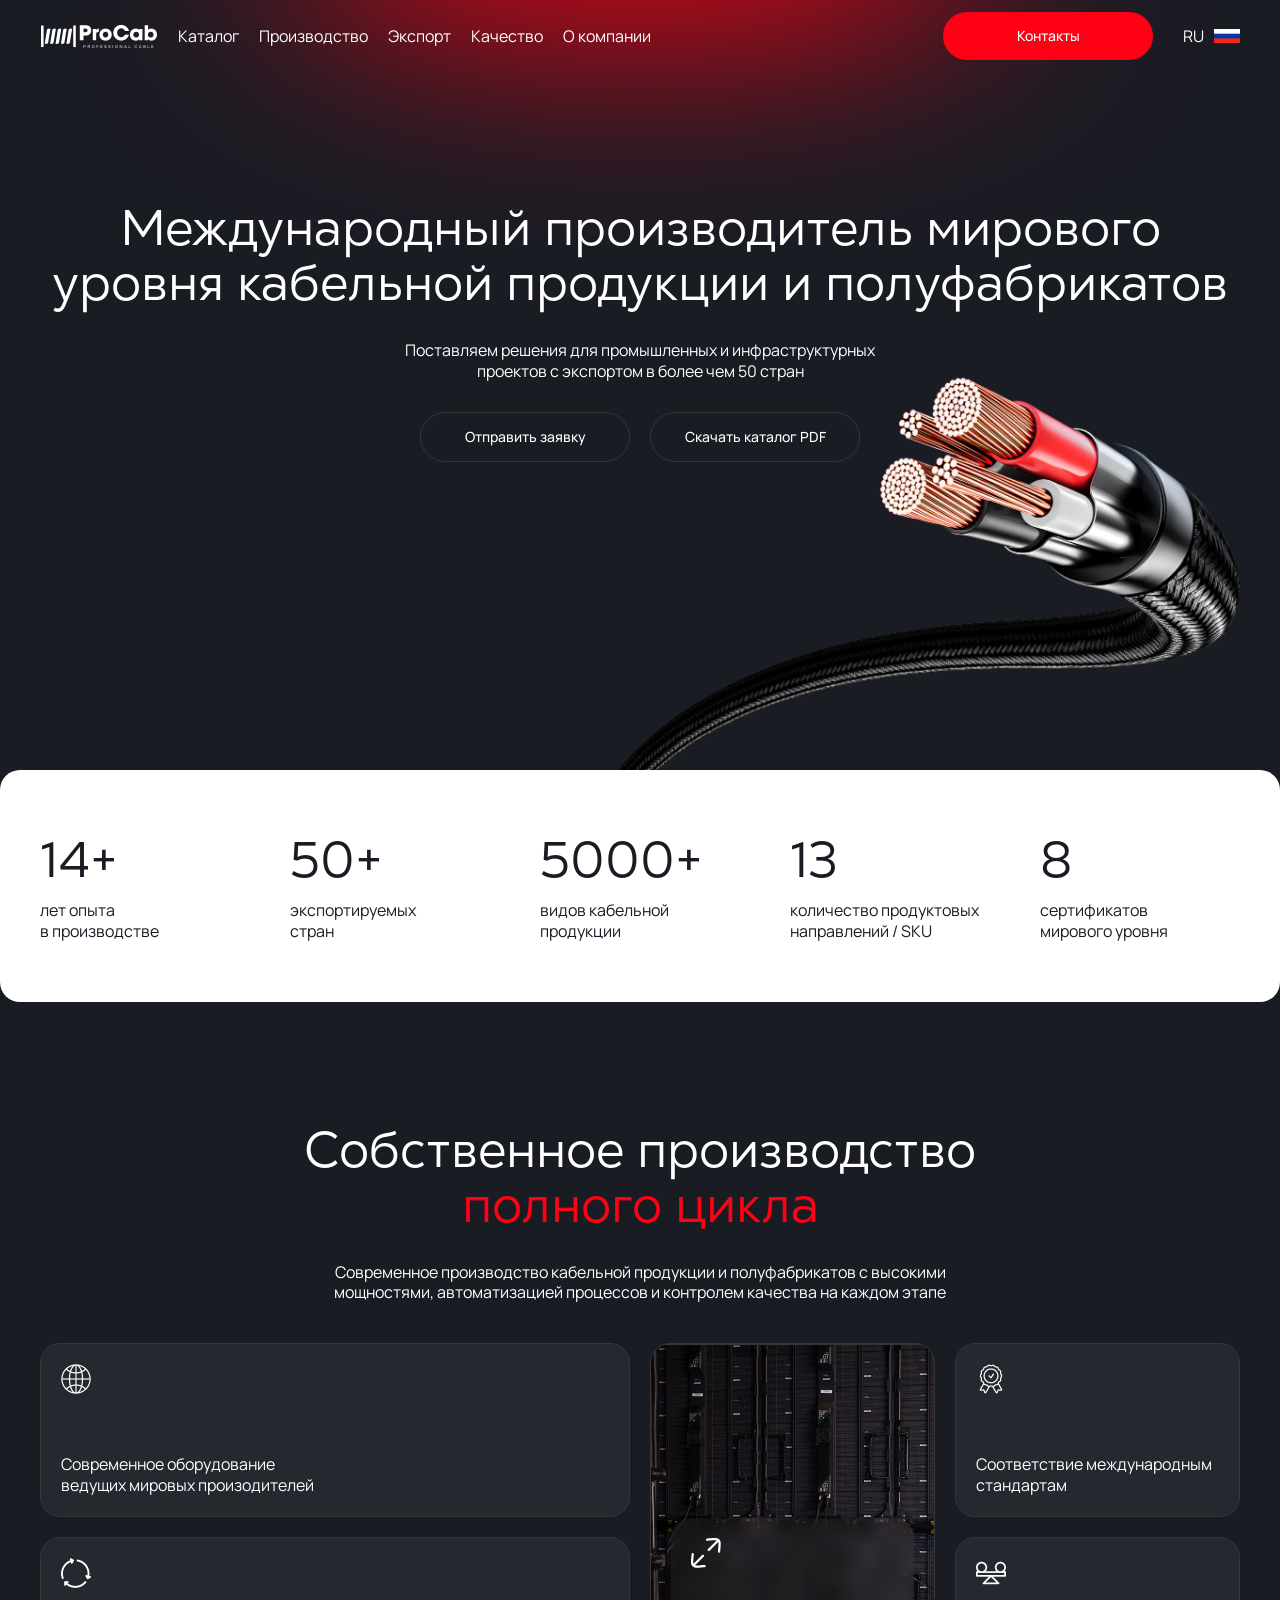
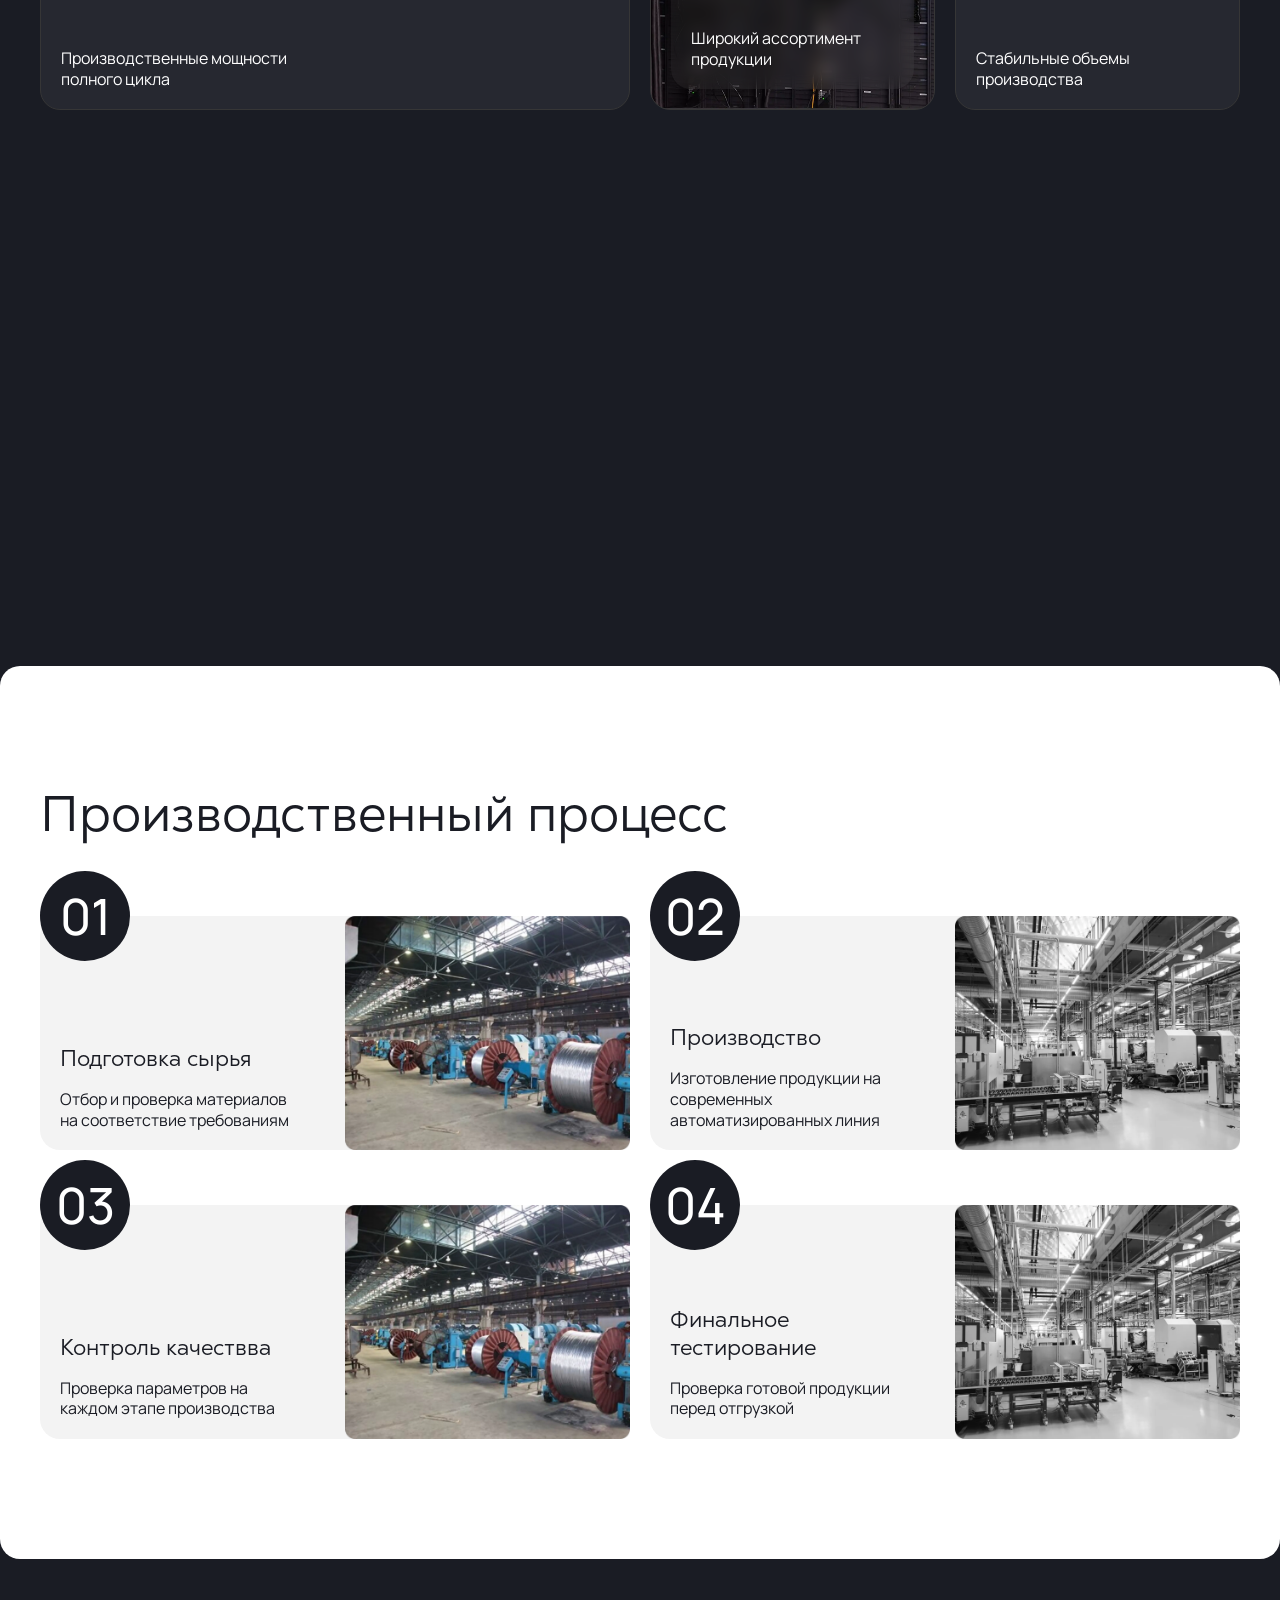
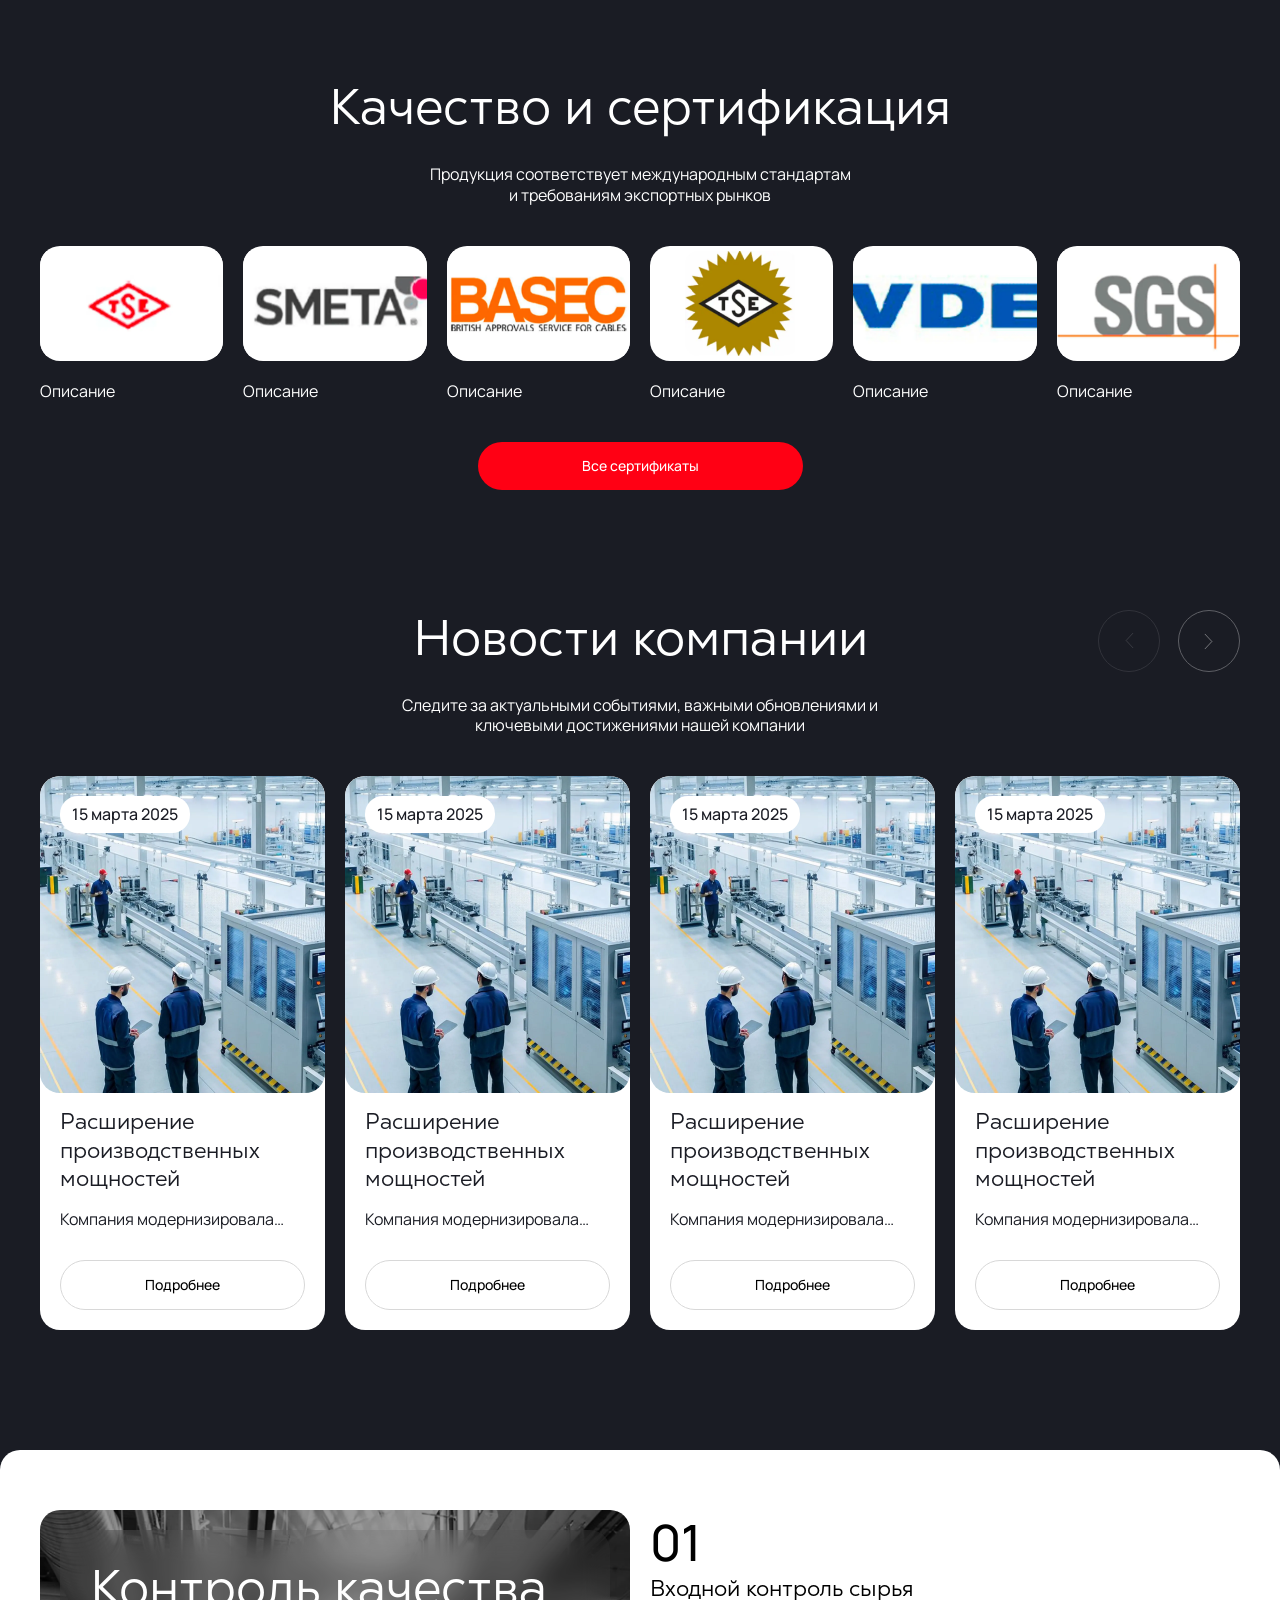
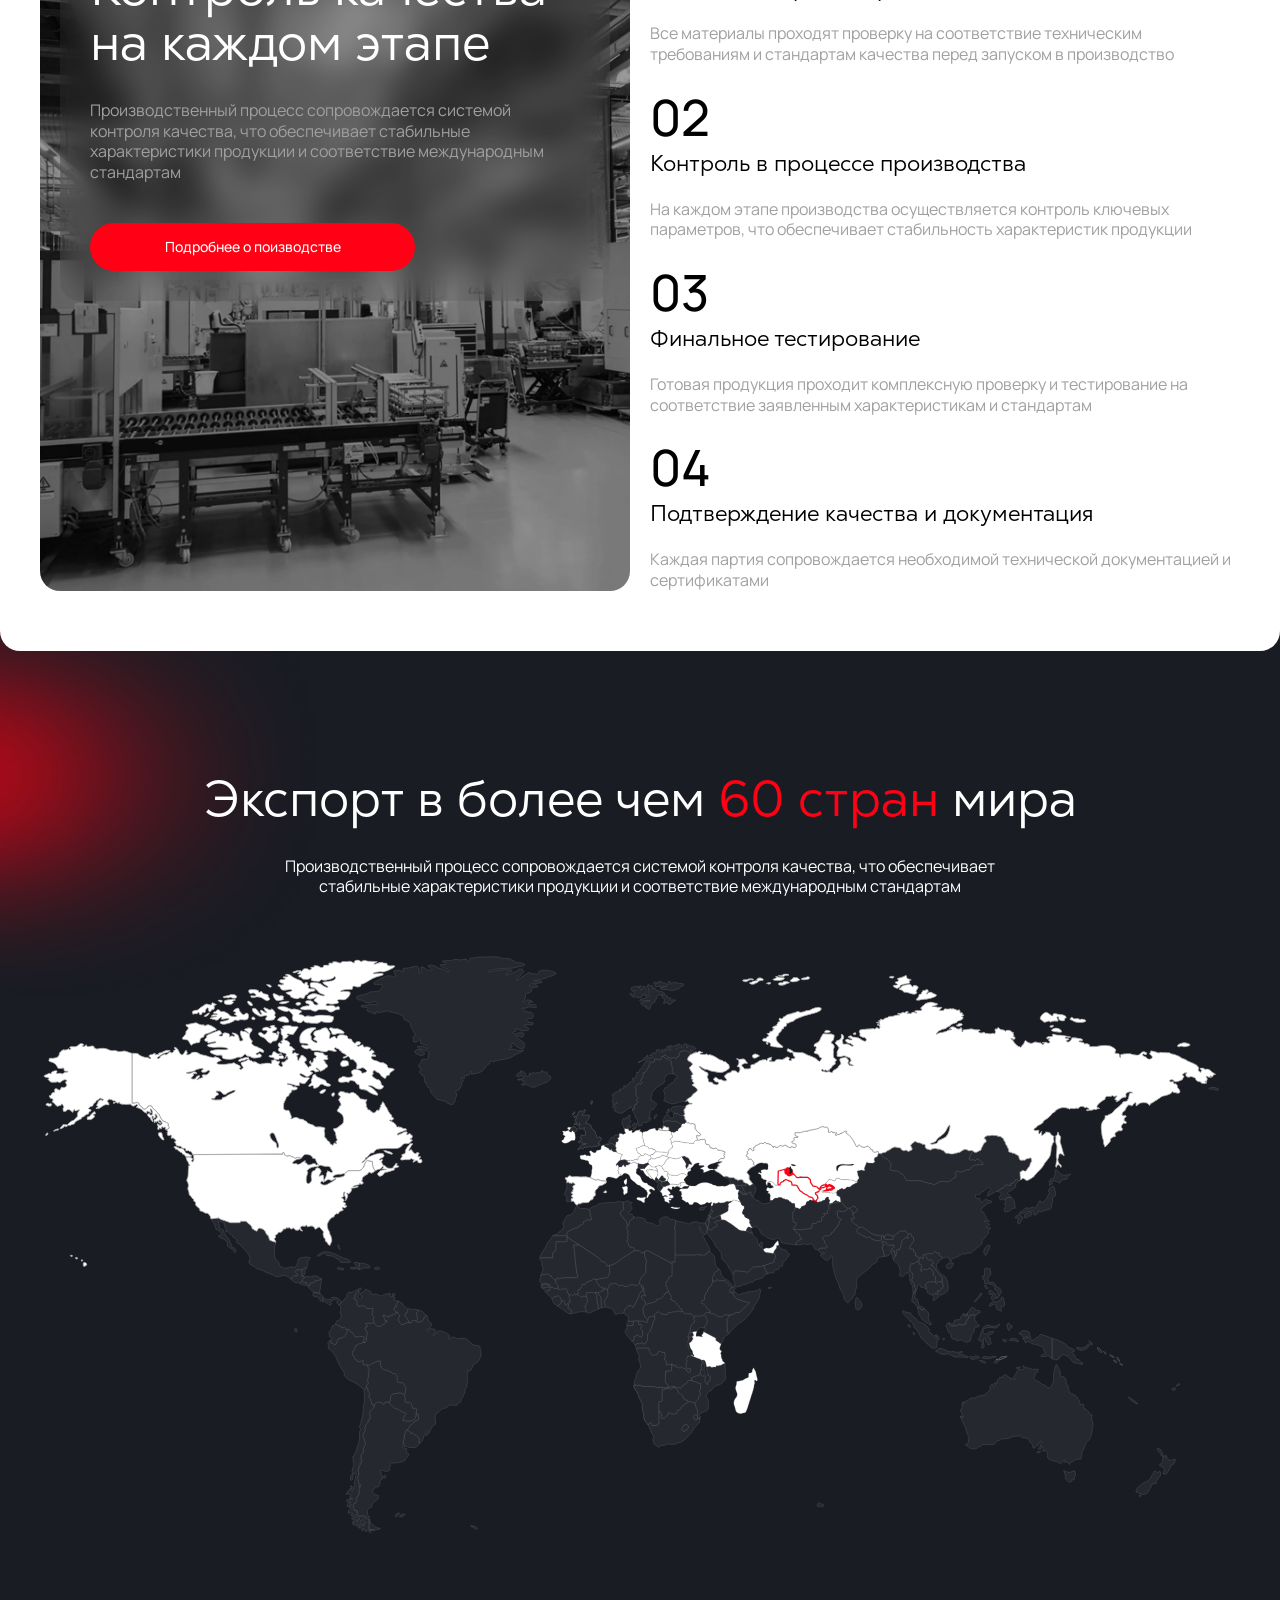
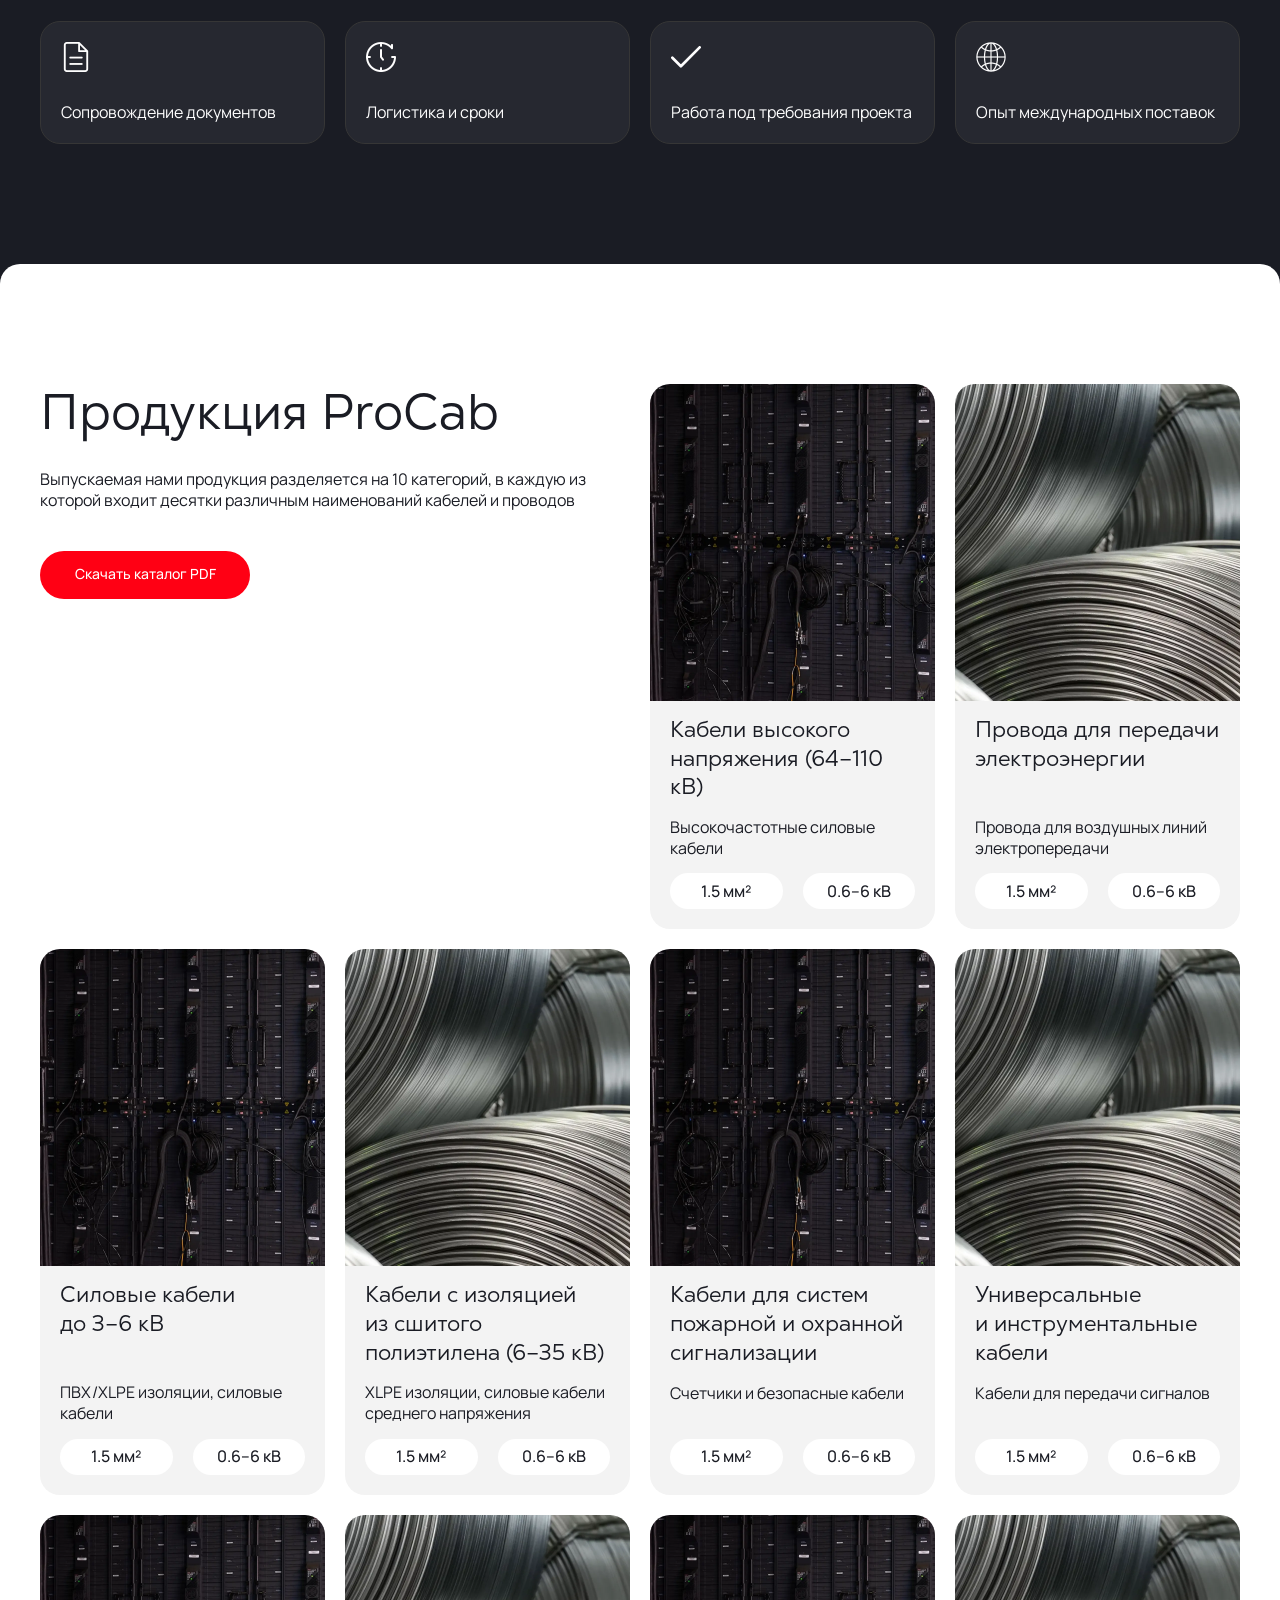
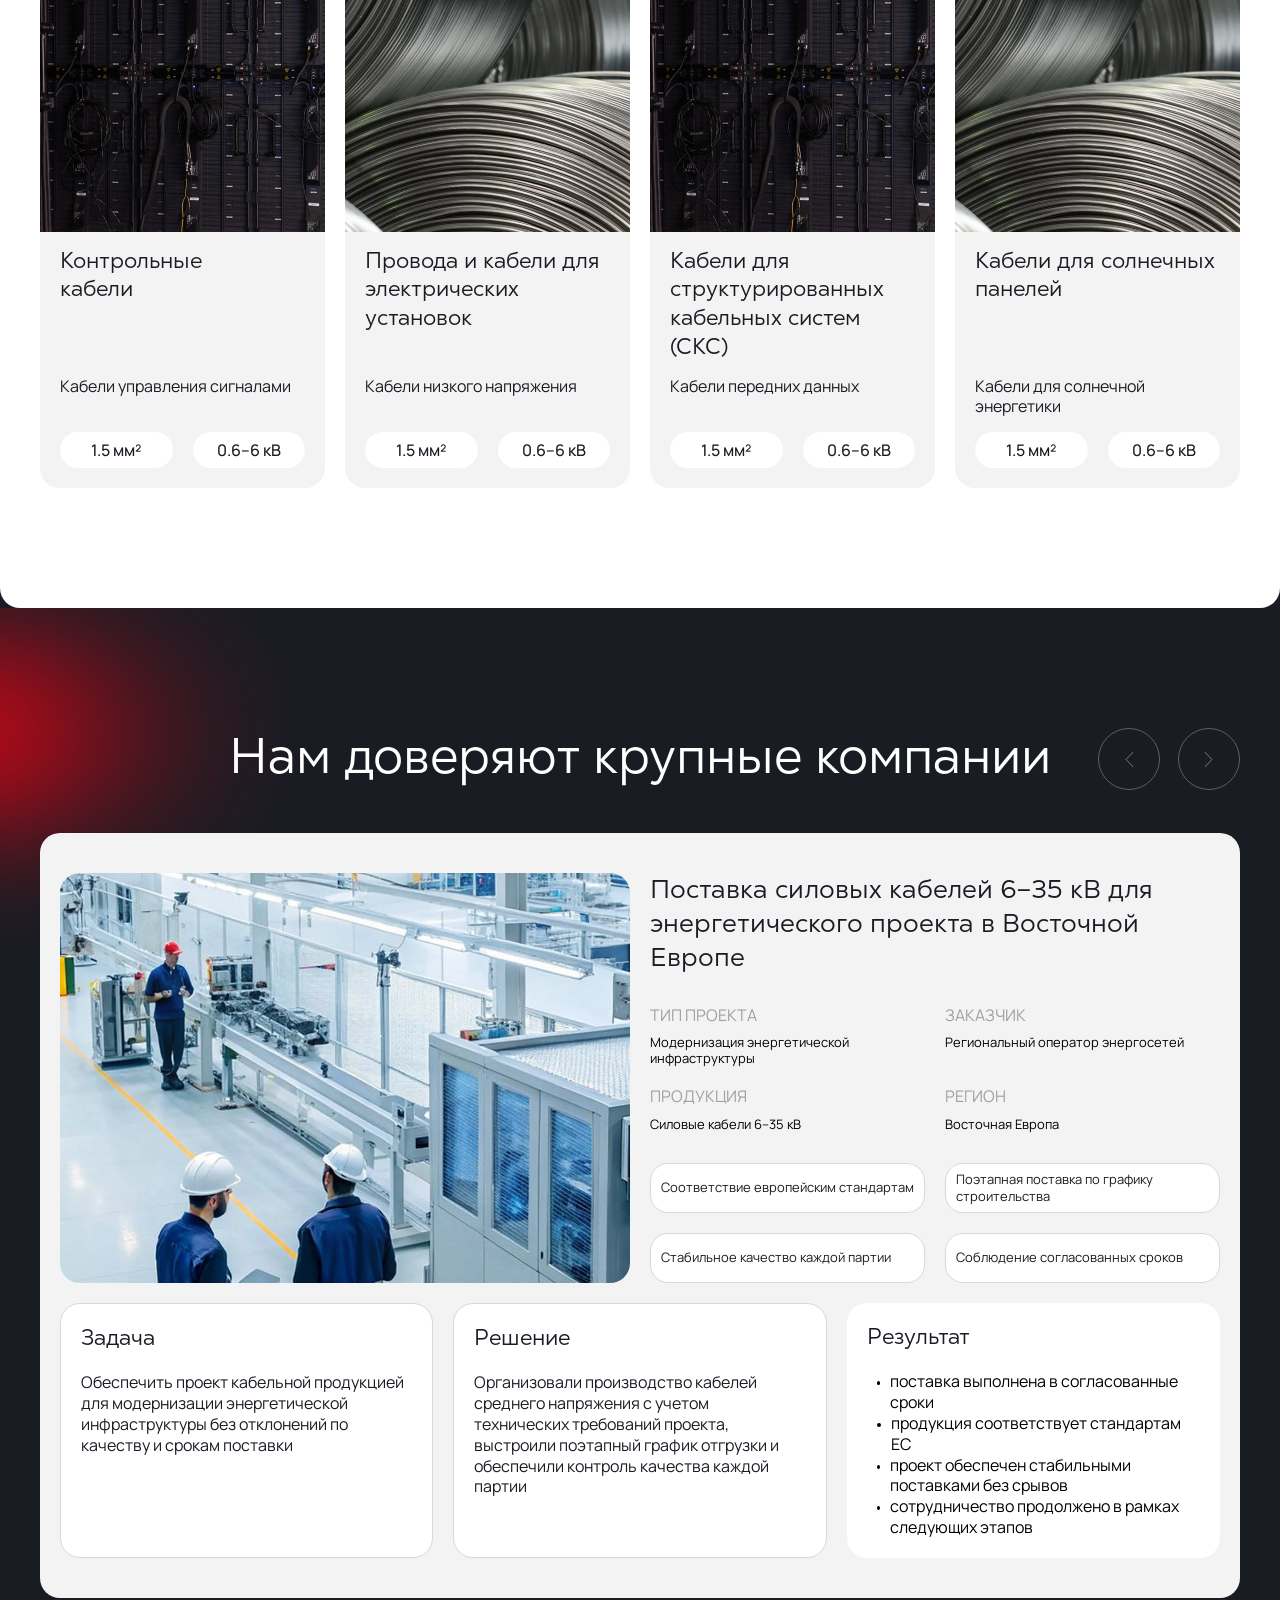
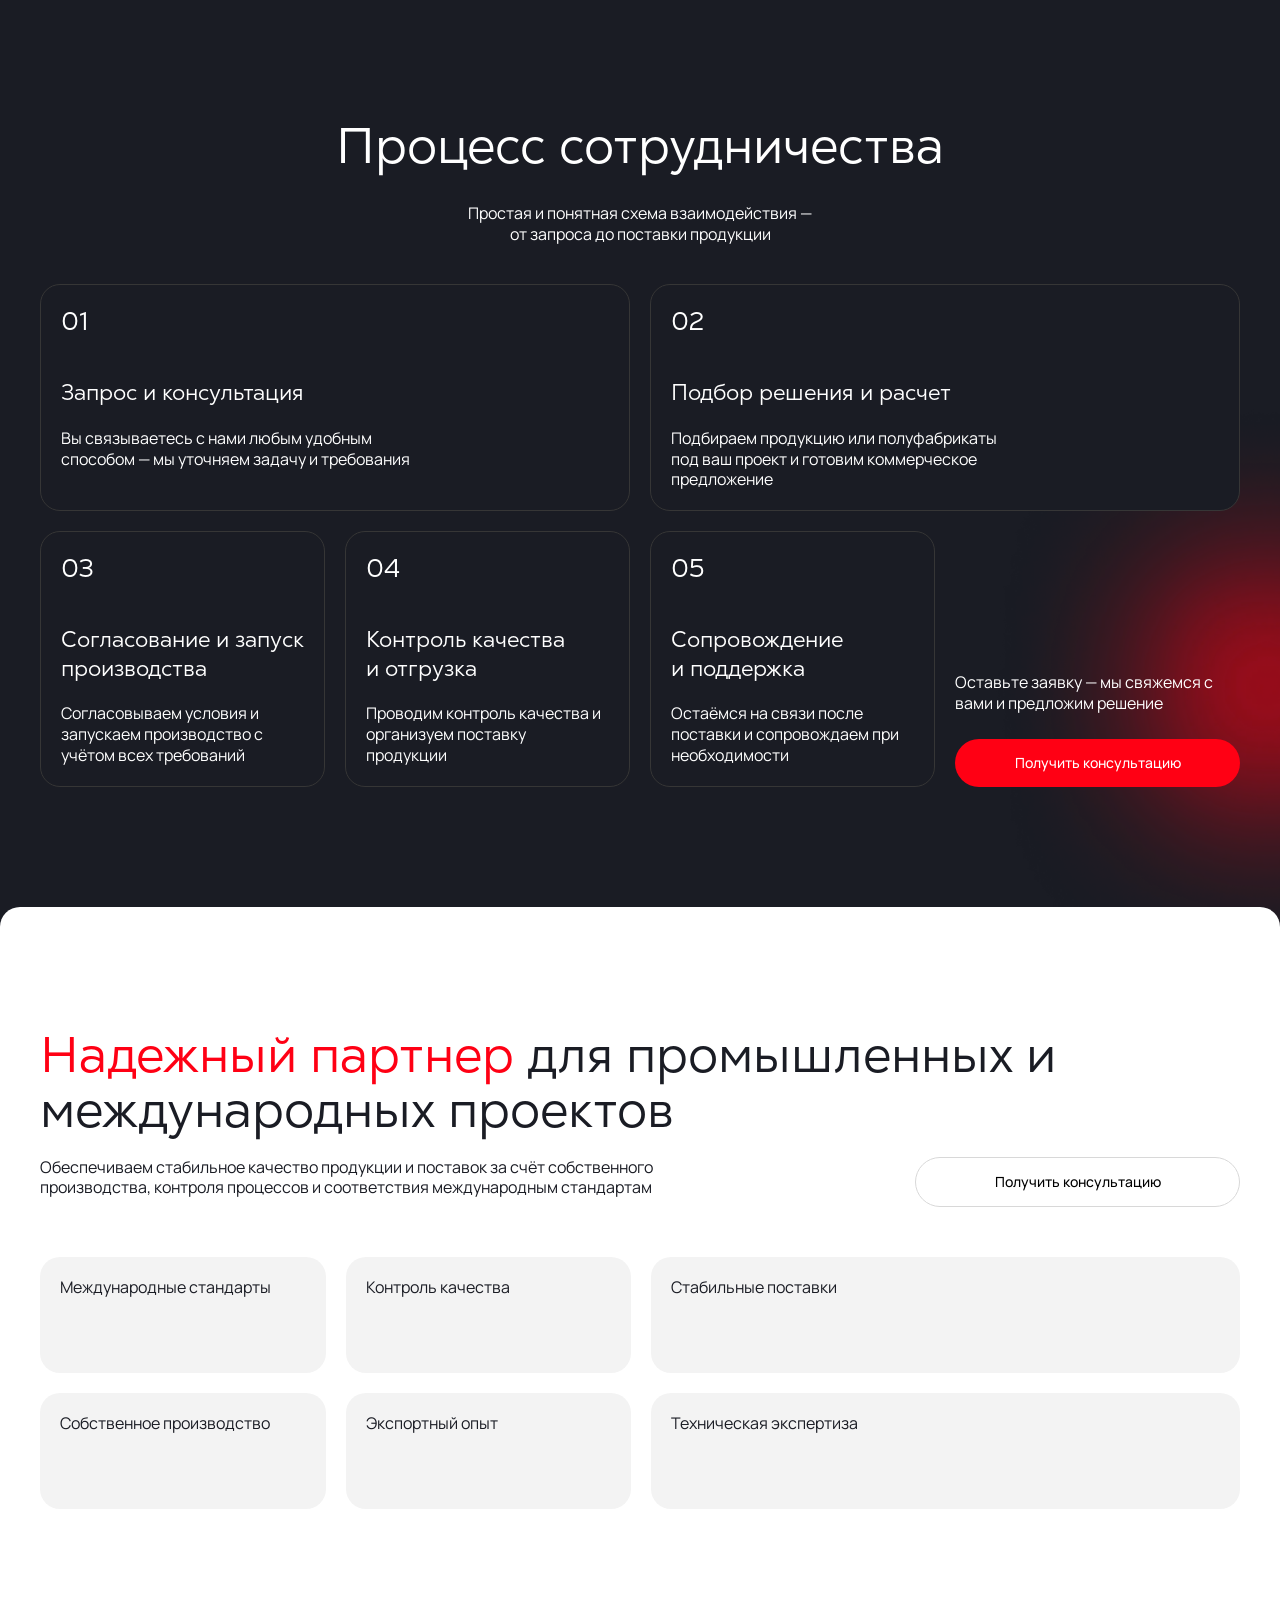
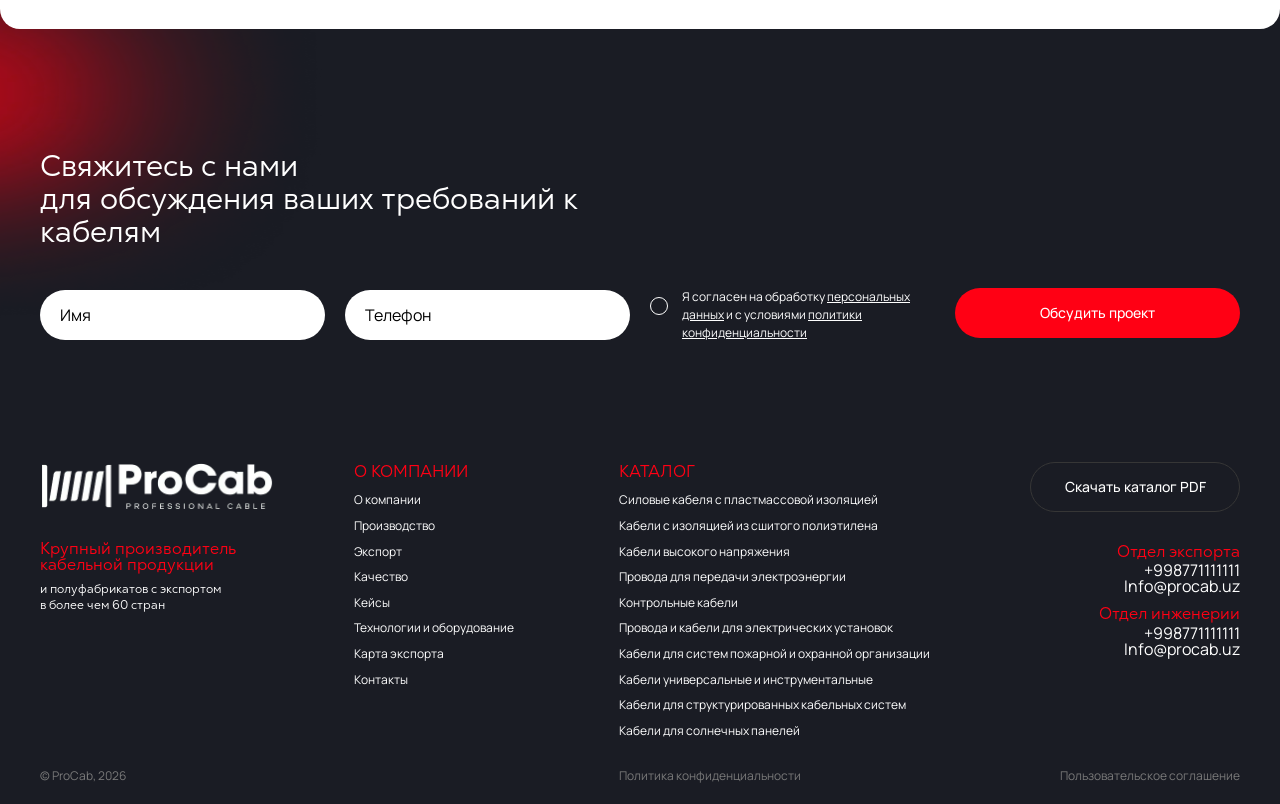
==== commit 3bb64475: "upd" ====
--- a/index.html
+++ b/index.html
@@ -31,24 +31,32 @@
           <img src="./img/logo.webp" alt="">
         </div>
         <nav class="header-nav">
+          <div class="header-mobile-top">
+            <div class="logo">
+              <img src="./img/logo.webp" alt="">
+            </div>
+          </div>
           <div class="close-menu-button"></div>
-          <ul class="main-menu">
-            <li>
-              <a href="#">Каталог</a>
-            </li>
-            <li>
-              <a href="#">Производство</a>
-            </li>
-            <li>
-              <a href="#">Экспорт</a>
-            </li>
-            <li>
-              <a href="#">Качество</a>
-            </li>
-            <li>
-              <a href="#">О компании</a>
-            </li>
-          </ul>
+          <div class="header-mobile-bottom">
+            <ul class="main-menu">
+              <li>
+                <a href="#">Каталог</a>
+              </li>
+              <li>
+                <a href="#">Производство</a>
+              </li>
+              <li>
+                <a href="#">Экспорт</a>
+              </li>
+              <li>
+                <a href="#">Качество</a>
+              </li>
+              <li>
+                <a href="#">О компании</a>
+              </li>
+            </ul>
+            <a href="#" class="btn btn-red btn-mobile">Контакты</a>
+          </div>
         </nav>
       </div>
 
@@ -58,7 +66,7 @@
           <div class="line"></div>
           <div class="line"></div>
         </div>
-        <a href="#" class="btn btn-red">Контакты</a>
+        <a href="#" class="btn btn-red btn-pc">Контакты</a>
         <ul class="lang-switch">
           <li>
             RU
@@ -84,6 +92,7 @@
 <section class="main-banner">
   <div class="banner-back">
     <video muted loop autoplay src="./img/main-banner-frame.mp4"></video>
+    <img src="./img/mobile-main-banner-planet.webp" alt="">
   </div>
   <div class="container">
     <div class="banner-content animate-block">
@@ -91,7 +100,7 @@
         <h1>Международный производитель мирового уровня кабельной продукции и полуфабрикатов</h1>
       </div>
       <div class="description description-white">
-        <p>Поставляем решения для промышленных и инфраструктурных проектов с экспортом в более чем 50 стран</p>
+        <p>Поставляем решения для промышленных <br class="br-mobile"> и инфраструктурных проектов с экспортом в более чем 50 стран</p>
       </div>
       <div class="banner-buttons">
         <a href="#" class="btn btn-bordered">Отправить заявку</a>
@@ -325,8 +334,8 @@
       <h2>
         Новости компании
       </h2>
-      <div class="swiper-button swiper-button-prev"></div>
-      <div class="swiper-button swiper-button-next"></div>
+      <div class="swiper-button swiper-button-pc swiper-button-prev"></div>
+      <div class="swiper-button swiper-button-pc swiper-button-next"></div>
     </div>
     <div class="description description-white">
       <p>Следите за актуальными событиями, важными обновлениями и ключевыми достижениями нашей компании</p>
@@ -419,6 +428,13 @@
           </div>
         </div>
       </div>
+    </div>
+    <div class="mobile-blog-bottom">
+      <div class="swiper-buttons">
+        <div class="swiper-button swiper-button-prev"></div>
+        <div class="swiper-button swiper-button-next"></div>
+      </div>
+      <a href="#" class="btn btn-red">Все новости</a>
     </div>
   </div>
 </section>
@@ -470,6 +486,9 @@
            </div>
          </div>
        </div>
+       <div class="buttons-wrapper">
+         <a href="#" class="btn btn-red">Подробнее о поизводстве</a>
+       </div>
      </div>
    </div>
   </div>
@@ -3424,8 +3443,8 @@
       <h2>
         Нам доверяют крупные компании
       </h2>
-      <div class="swiper-button swiper-button-prev"></div>
-      <div class="swiper-button swiper-button-next"></div>
+      <div class="swiper-button swiper-button-pc swiper-button-prev"></div>
+      <div class="swiper-button swiper-button-pc swiper-button-next"></div>
     </div>
     <div class="partner-slider slider-wrapper">
       <div class="swiper-wrapper">
@@ -3613,6 +3632,12 @@
           </div>
         </div>
       </div>
+      <div class="mobile-partner-bottom">
+        <div class="swiper-buttons">
+          <div class="swiper-button swiper-button-prev"></div>
+          <div class="swiper-button swiper-button-next"></div>
+        </div>
+      </div>
     </div>
   </div>
 </section>
@@ -3630,43 +3655,53 @@
     <div class="process-grid">
       <div class="process-item animate-block" data-delay="150">
         <div class="process-item-content">
-          <div class="card-title">Запрос и консультация</div>
-          <div class="card-description">
-            <p>Вы связываетесь с нами любым удобным способом — мы уточняем задачу и требования</p>
+          <div class="content-wrapper">
+            <div class="card-title">Запрос и консультация</div>
+            <div class="card-description">
+              <p>Вы связываетесь с нами любым удобным способом — мы уточняем задачу и требования</p>
+            </div>
           </div>
         </div>
       </div>
       <div class="process-item animate-block" data-delay="300">
         <div class="process-item-content">
-          <div class="card-title">Подбор решения и расчет</div>
-          <div class="card-description">
-            <p>Подбираем продукцию или полуфабрикаты под ваш проект и готовим коммерческое предложение</p>
+          <div class="content-wrapper">
+            <div class="card-title">Подбор решения и расчет</div>
+            <div class="card-description">
+              <p>Подбираем продукцию или полуфабрикаты под ваш проект и готовим коммерческое предложение</p>
+            </div>
           </div>
         </div>
       </div>
       <div class="process-item animate-block" data-delay="450">
         <div class="process-item-content">
-          <div class="card-title">Согласование и запуск производства</div>
-          <div class="card-description">
-            <p>Согласовываем условия и запускаем производство с учётом всех требований</p>
+          <div class="content-wrapper">
+            <div class="card-title">Согласование и запуск производства</div>
+            <div class="card-description">
+              <p>Согласовываем условия и запускаем производство с учётом всех требований</p>
+            </div>
           </div>
         </div>
       </div>
       <div class="process-item animate-block" data-delay="600">
         <div class="process-item-content">
-          <div class="card-title">Контроль качества <br> и отгрузка</div>
-          <div class="card-description">
-            <p>Проводим контроль качества
-              и организуем поставку продукции</p>
+          <div class="content-wrapper">
+            <div class="card-title">Контроль качества <br> и отгрузка</div>
+            <div class="card-description">
+              <p>Проводим контроль качества
+                и организуем поставку продукции</p>
+            </div>
           </div>
         </div>
       </div>
       <div class="process-item animate-block" data-delay="750">
         <div class="process-item-content">
-          <div class="card-title">Сопровождение <br>и поддержка</div>
-          <div class="card-description">
-            <p>Остаёмся на связи после поставки
-              и сопровождаем при необходимости</p>
+          <div class="content-wrapper">
+            <div class="card-title">Сопровождение <br>и поддержка</div>
+            <div class="card-description">
+              <p>Остаёмся на связи после поставки
+                и сопровождаем при необходимости</p>
+            </div>
           </div>
         </div>
       </div>
@@ -3718,7 +3753,7 @@
   <div class="container">
     <div class="title-colored title-colored-white">
       <h2>
-        Свяжитесь с нами для обсуждения ваших требований к кабелям
+        Свяжитесь с нами <br class="mobile-br"> для обсуждения ваших требований к кабелям
       </h2>
     </div>
 
@@ -3829,15 +3864,17 @@
         </div>
         <div class="grid-column">
           <a href="#" class="btn btn-bordered">Скачать каталог PDF</a>
-          <div class="footer-contact-item">
-            <div class="footer-title">Отдел экспорта</div>
-            <a href="#">+998771111111</a>
-            <a href="#">Info@procab.uz</a>
-          </div>
-          <div class="footer-contact-item">
-            <div class="footer-title">Отдел инженерии</div>
-            <a href="#">+998771111111</a>
-            <a href="#">Info@procab.uz</a>
+          <div class="footer-contacts">
+            <div class="footer-contact-item">
+              <div class="footer-title">Отдел экспорта</div>
+              <a href="#">+998771111111</a>
+              <a href="#">Info@procab.uz</a>
+            </div>
+            <div class="footer-contact-item">
+              <div class="footer-title">Отдел инженерии</div>
+              <a href="#">+998771111111</a>
+              <a href="#">Info@procab.uz</a>
+            </div>
           </div>
         </div>
       </div>
--- a/css/style.min.css
+++ b/css/style.min.css
@@ -1,3 +1,3 @@
-@font-face{font-family:"NexaText";src:url("../fonts/nexatext/NexaTextThin.otf") format("opentype");font-weight:100;font-style:normal;font-display:swap}@font-face{font-family:"NexaText";src:url("../fonts/nexatext/NexaTextThinItalic.otf") format("opentype");font-weight:100;font-style:italic;font-display:swap}@font-face{font-family:"NexaText";src:url("../fonts/nexatext/NexaTextExtraLight.otf") format("opentype");font-weight:200;font-style:normal;font-display:swap}@font-face{font-family:"NexaText";src:url("../fonts/nexatext/NexaTextExtraLightItalic.otf") format("opentype");font-weight:200;font-style:italic;font-display:swap}@font-face{font-family:"NexaText";src:url("../fonts/nexatext/NexaTextLight.otf") format("opentype");font-weight:300;font-style:normal;font-display:swap}@font-face{font-family:"NexaText";src:url("../fonts/nexatext/NexaTextLightItalic.otf") format("opentype");font-weight:300;font-style:italic;font-display:swap}@font-face{font-family:"NexaText";src:url("../fonts/nexatext/NexaTextBook.otf") format("opentype");font-weight:400;font-style:normal;font-display:swap}@font-face{font-family:"NexaText";src:url("../fonts/nexatext/NexaTextBookItalic.otf") format("opentype");font-weight:400;font-style:italic;font-display:swap}@font-face{font-family:"NexaText";src:url("../fonts/nexatext/NexaTextRegular.otf") format("opentype");font-weight:500;font-style:normal;font-display:swap}@font-face{font-family:"NexaText";src:url("../fonts/nexatext/NexaTextRegularItalic.otf") format("opentype");font-weight:500;font-style:italic;font-display:swap}@font-face{font-family:"NexaText";src:url("../fonts/nexatext/NexaTextBold.otf") format("opentype");font-weight:700;font-style:normal;font-display:swap}@font-face{font-family:"NexaText";src:url("../fonts/nexatext/NexaTextBoldItalic.otf") format("opentype");font-weight:700;font-style:italic;font-display:swap}@font-face{font-family:"NexaText";src:url("../fonts/nexatext/NexaTextExtraBold.otf") format("opentype");font-weight:800;font-style:normal;font-display:swap}@font-face{font-family:"NexaText";src:url("../fonts/nexatext/NexaTextExtraBoldItalic.otf") format("opentype");font-weight:800;font-style:italic;font-display:swap}@font-face{font-family:"NexaText";src:url("../fonts/nexatext/NexaTextBlack.otf") format("opentype");font-weight:900;font-style:normal;font-display:swap}@font-face{font-family:"NexaText";src:url("../fonts/nexatext/NexaTextBlackItalic.otf") format("opentype");font-weight:900;font-style:italic;font-display:swap}@font-face{font-family:"NexaText";src:url("../fonts/nexatext/NexaTextHeavy.otf") format("opentype");font-weight:950;font-style:normal;font-display:swap}@font-face{font-family:"NexaText";src:url("../fonts/nexatext/NexaTextHeavyItalic.otf") format("opentype");font-weight:950;font-style:italic;font-display:swap}*{box-sizing:border-box;backface-visibility:hidden;-webkit-backface-visibility:hidden}body,h1,h2,h3,h4,p,figure,blockquote,dl,dd{margin:0}ul[role=list],ol[role=list]{list-style:none}html:focus-within{scroll-behavior:smooth}body{min-height:100vh;text-rendering:optimizeSpeed;line-height:1.5}a:not([class]){-webkit-text-decoration-skip:ink;text-decoration-skip-ink:auto}img,picture{max-width:100%;display:block}input,button,textarea,select{font:inherit;box-shadow:none;outline:none}@media(prefers-reduced-motion: reduce){html:focus-within{scroll-behavior:auto}*,*::before,*::after{animation-duration:.01ms !important;animation-iteration-count:1 !important;transition-duration:.01ms !important;scroll-behavior:auto !important}}:root{--swiper-navigation-size: 0}*{font-family:"Manrope";color:#1a1c24}a{transition:.3s;text-decoration:none}strong,span{font-size:inherit;letter-spacing:inherit;line-height:inherit;font-family:inherit}p{font-weight:400;font-size:16px;line-height:130%;width:100%}h1,.h1{font-weight:400;font-size:50px;line-height:110%;text-align:center;font-family:"NexaText";margin-bottom:30px;width:100%}h1 strong,.h1 strong{color:#ff0014;font-weight:inherit}h2,.h2{font-family:"NexaText";font-weight:400;font-size:50px;line-height:110%;margin-bottom:30px;width:100%}h2 strong,.h2 strong{color:#ff0014;font-weight:inherit}h3,.h3{font-family:"NexaText";font-weight:400;font-size:22px;line-height:130%;margin:30px 0 20px}h3:first-child,.h3:first-child{margin-top:0}h3:last-child,.h3:last-child{margin-bottom:0}.title-colored-white h2,.title-colored-white .h2,.title-colored-white h1,.title-colored-white .h1{color:#fff}.title-colored{width:100%}.description{width:100%;margin-bottom:40px}.description-white p{color:#fff}.title-small{width:100%}.title-small h2,.title-small .h2{font-size:26px}.title-small-white h2,.title-small-white .h2{color:#fff}.buttons-wrapper{display:flex;width:100%;justify-content:center;margin-top:40px}.buttons-wrapper .btn{max-width:325px}.card-title:not(p){font-family:"NexaText";font-weight:400;font-size:22px;line-height:130%;margin-bottom:15px}a.card-title:hover{color:#ff0014}.sr-only{position:absolute;width:1px;height:1px;padding:0;margin:-1px;overflow:hidden;clip:rect(0, 0, 0, 0);white-space:nowrap;border:0}body{background-color:#1a1c24}body::-webkit-scrollbar{width:6px;background-color:#1a1c24}body::-webkit-scrollbar-thumb{border-radius:20px;background-color:#ff0014}body.modal-open{overflow:hidden}body.admin-bar header{top:20px}section{max-width:100%;width:100%}.dark-section{margin:120px 0}main{min-height:70vh}.animate-block{opacity:0;width:100%;transition:opacity .8s cubic-bezier(0.4, 0, 0.2, 1),transform .8s cubic-bezier(0.4, 0, 0.2, 1)}.animate-block[data-animation=fade-up]{transform:translateY(50px)}.animate-block[data-animation=fade-left]{transform:translateX(-50px)}.animate-block[data-animation=fade-right]{transform:translateX(50px)}.animate-block[data-animation=fade]{transform:translateY(0)}.animate-block[data-animation=scale]{transform:scale(0.8)}.animate-block.animated{opacity:1;transform:translateX(0) translateY(0) scale(1)}.logo{display:flex;width:-moz-fit-content;width:fit-content}.logo img{-o-object-fit:contain;object-fit:contain;width:100%}.card-item{display:flex;padding:20px;border-radius:20px;flex-direction:column;border:1px solid #363636;background-color:#262830;justify-content:space-between}.card-item .card-icon{width:100%}.card-item .card-icon img{width:30px;height:30px;-o-object-fit:contain;object-fit:contain}.card-item .card-title{color:#fff}.container{margin:0 auto;display:flex;flex-wrap:wrap;max-width:1360px;width:100%}.container-fluid{max-width:100%;width:100%}.d-flex{display:flex;flex-wrap:wrap}.justify-between{justify-content:space-between}.justify-end{justify-content:flex-end}.flex-column{flex-direction:column}.row{display:flex;margin:0 -10px;width:calc(100% + 20px);flex-wrap:wrap}[class*=col-]{padding:0 10px}.col-lg-1{width:8.33333333%}.col-lg-2{width:16.66666667%}.col-lg-3{width:25%}.col-lg-4{width:33.33333333%}.col-lg-5{width:41.66666667%}.col-lg-6{width:50%}.col-lg-7{width:58.33333333%}.col-lg-8{width:66.66666667%}.col-lg-9{width:75%}.col-lg-10{width:83.33333333%}.col-lg-11{width:91.66666667%}.col-lg-12{width:100%}@media(max-width: 1430px){.container{padding:0 40px}}@media(max-width: 1024px){.row{margin:0 -12px;width:calc(100% + 24px)}[class*=col-]{padding:0 12px}.col-md-1{width:8.33333333%}.col-md-2{width:16.66666667%}.col-md-3{width:25%}.col-md-4{width:33.33333333%}.col-md-5{width:41.66666667%}.col-md-6{width:50%}.col-md-7{width:58.33333333%}.col-md-8{width:66.66666667%}.col-md-9{width:75%}.col-md-10{width:83.33333333%}.col-md-11{width:91.66666667%}.col-md-12{width:100%}.container{padding:0 20px}}@media(max-width: 600px){.col-m-1{width:8.33333333%}.col-m-2{width:16.66666667%}.col-m-3{width:25%}.col-m-4{width:33.33333333%}.col-m-5{width:41.66666667%}.col-m-6{width:50%}.col-m-7{width:58.33333333%}.col-m-8{width:66.66666667%}.col-m-9{width:75%}.col-m-10{width:83.33333333%}.col-m-11{width:91.66666667%}.col-m-12{width:100%}.container{padding:0 30px}}.btn{display:flex;justify-content:center;align-items:center;font-weight:500;font-size:14px;line-height:130%;padding:0 20px;height:50px;width:100%;max-width:210px;transition:.3s;cursor:pointer;border-radius:30px}.btn-red{color:#fff;background-color:#ff0014;height:48px;border:1px solid rgba(0,0,0,0)}.btn-red:hover{background-color:rgba(0,0,0,0);border-color:#363636}.btn-bordered{border:1px solid #363636;color:#fff;background-color:rgba(0,0,0,0)}.btn-bordered:hover{background-color:#ff0014;border-color:#ff0014}input[type=text],input[type=phone],input[type=email],input[type=tel]{height:50px;padding:0 20px;font-weight:400;font-size:16px;line-height:130%;color:#000;border-radius:30px;border:none}input[type=text]::-moz-placeholder, input[type=phone]::-moz-placeholder, input[type=email]::-moz-placeholder, input[type=tel]::-moz-placeholder{font-weight:inherit;font-size:inherit;line-height:inherit;letter-spacing:inherit;color:inherit}input[type=text]::placeholder,input[type=phone]::placeholder,input[type=email]::placeholder,input[type=tel]::placeholder{font-weight:inherit;font-size:inherit;line-height:inherit;letter-spacing:inherit;color:inherit}input{max-width:100%;width:100%;border-radius:0}input[type=submit],input[type=button]{height:50px;transition:.3s;cursor:pointer;border:1px solid rgba(0,0,0,0);background-color:#ff0014;color:#fff;border-radius:30px;font-weight:500;font-size:14px;line-height:130%}input[type=submit]:hover,input[type=button]:hover{background-color:rgba(0,0,0,0);border-color:#363636;color:#fff}textarea{max-width:100%;width:100%;resize:none;background-color:rgba(0,0,0,0);border-color:#fff;border-width:0 0 1px 0;border-radius:0}textarea::-webkit-scrollbar{width:0;display:none}textarea::-moz-placeholder{font-weight:inherit;font-size:inherit;line-height:inherit;letter-spacing:inherit;color:inherit}textarea::placeholder{font-weight:inherit;font-size:inherit;line-height:inherit;letter-spacing:inherit;color:inherit}@media(max-width: 1024px){input[type=text],input[type=phone],input[type=email],input[type=tel]{font-size:12px;height:37px}}@media(max-width: 600px){input[type=text],input[type=phone],input[type=email],input[type=tel]{padding:0 15px;height:42px}}.footer-menu{display:flex;flex-wrap:wrap;list-style:none;padding:0;margin:0;width:100%}.footer-menu li{display:flex;margin-bottom:10px;width:100%}.footer-menu li:last-of-type{margin-bottom:0}.footer-menu li a{font-weight:400;font-size:12px;line-height:130%;color:#fff}.footer-menu li a:hover{color:#ff0014}.main-menu{padding:0;display:flex;list-style:none;margin:0;align-items:center}.main-menu li+li{margin-left:20px}.main-menu li a{font-weight:400;font-size:16px;line-height:130%;color:#fff}.main-menu li a:hover{color:#ff0014}.slider-section{max-width:100%;position:relative;overflow:hidden}.slider-section .title-colored{position:relative}.slider-section .swiper-pagination{bottom:20px;right:0;display:flex;align-items:center;justify-content:flex-end;z-index:3}.slider-section .swiper-pagination .swiper-pagination-bullet{background-image:initial;background-color:rgba(0,0,0,.231372549);width:22px;height:22px;display:flex;align-items:center;justify-content:center;position:relative;opacity:1}.slider-section .swiper-pagination .swiper-pagination-bullet:before{content:"";display:block;position:absolute;width:4px;height:4px;transition:.3s;background-color:#fff;border-radius:50%}.slider-section .swiper-pagination .swiper-pagination-bullet.swiper-pagination-bullet-active:before{width:8px;height:8px}.slider-wrapper{max-width:100%;position:relative;width:100%;overflow:hidden}.swiper-slide{transition:.3s}.swiper-button{width:62px;height:62px;background-repeat:no-repeat;background-position:center;background-size:27px;background-image:url(../img/icons/slider-arrow.svg);transition:.3s;border-radius:50%;top:0;border:1px solid #5f6066}.swiper-button:hover{background-image:url(../img/icons/slider-arrow-hover.svg);background-color:#fff}.swiper-button-next{right:0;transform:scaleX(-1)}.swiper-button-prev{left:unset;right:80px}@keyframes fadeIn{from{opacity:0}to{opacity:1}}.modal-dialog{position:fixed;right:0;top:0;z-index:9999;opacity:0;width:100%;height:100%;overflow-y:auto;justify-content:center;align-items:center;visibility:hidden;transition:opacity .5s ease-in-out;display:flex;-webkit-backdrop-filter:blur(7.5px);backdrop-filter:blur(7.5px);background:rgba(0,0,0,.15);margin:0}.modal-dialog .modal-body{width:100%;margin:auto;position:relative;overflow:hidden;background-color:#1a1c24;border-radius:30px;border:1px solid #535353}.modal-dialog .modal-body *{color:#fff}.modal-dialog.modal-closing{opacity:0;transition:.5s}.modal-dialog.modal-opening{opacity:1;display:flex;animation:fadeIn .5s ease;visibility:visible;pointer-events:initial}.modal-dialog .modal-content{width:100%;background-color:rgba(0,0,0,0);border:none;box-shadow:none}.modal-dialog .modal-open{overflow:hidden;pointer-events:none}.modal-dialog .modal-close{position:absolute;right:30px;top:30px;border:none;cursor:pointer;background-color:rgba(0,0,0,0);background-image:url(../img/icons/close-modal.svg);background-repeat:no-repeat;background-position:center;background-size:contain;width:30px;height:30px;padding:0;z-index:1}.open-modal-dialog{cursor:pointer}.modal-certificate .modal-body{padding:40px;max-width:1190px}.modal-certificate .certificate-wrapper{display:grid;grid-template-columns:1fr 1.24fr;grid-gap:30px;width:100%}.modal-certificate .certificate-wrapper .certificate-img img{height:626px;width:100%;border-radius:20px;-o-object-fit:cover;object-fit:cover}.modal-certificate .certificate-wrapper .certificate-content .certificate-title{font-size:50px;line-height:110%;margin-bottom:40px}.modal-certificate .certificate-wrapper .certificate-content .certificate-description p{max-width:525px}.wpcf7 form .wpcf7-response-output{padding:0 !important;border:none !important}.wpcf7 form .smart-captcha{display:none}.wpcf7 form .wpcf7-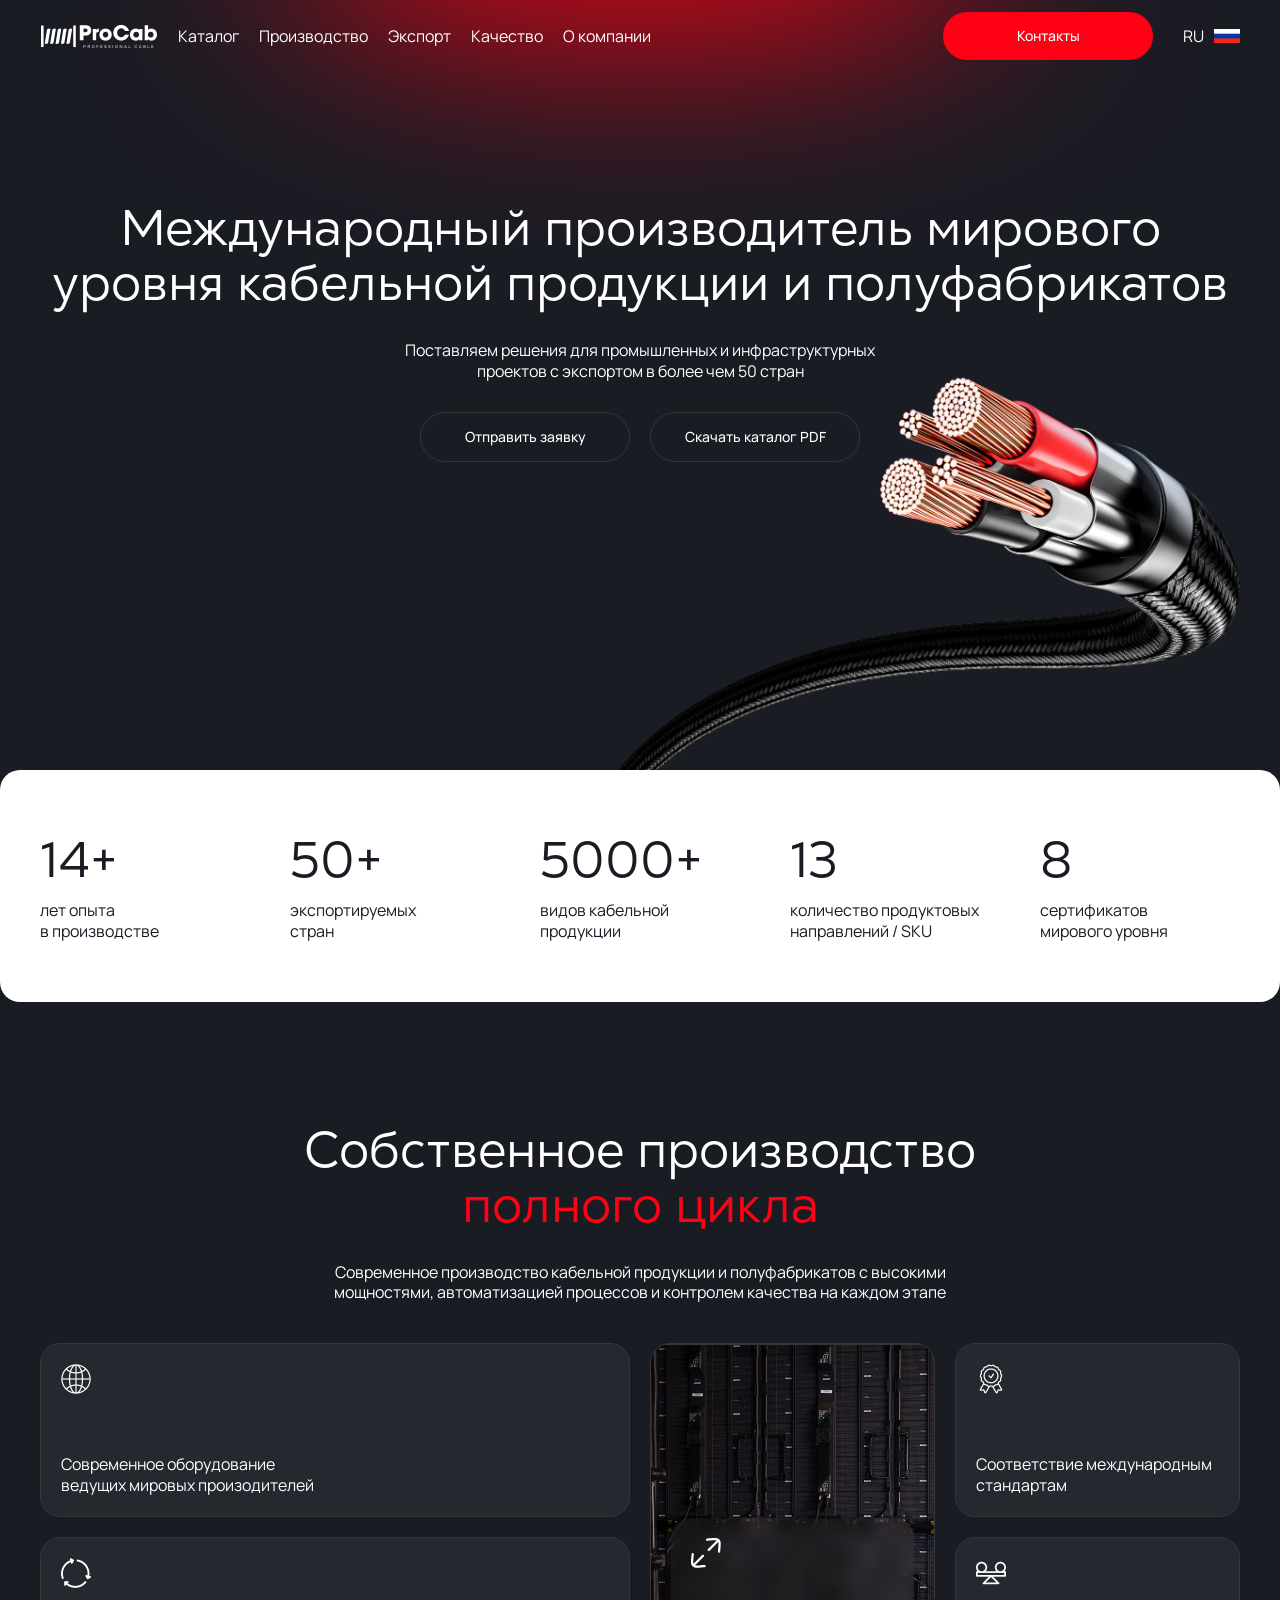
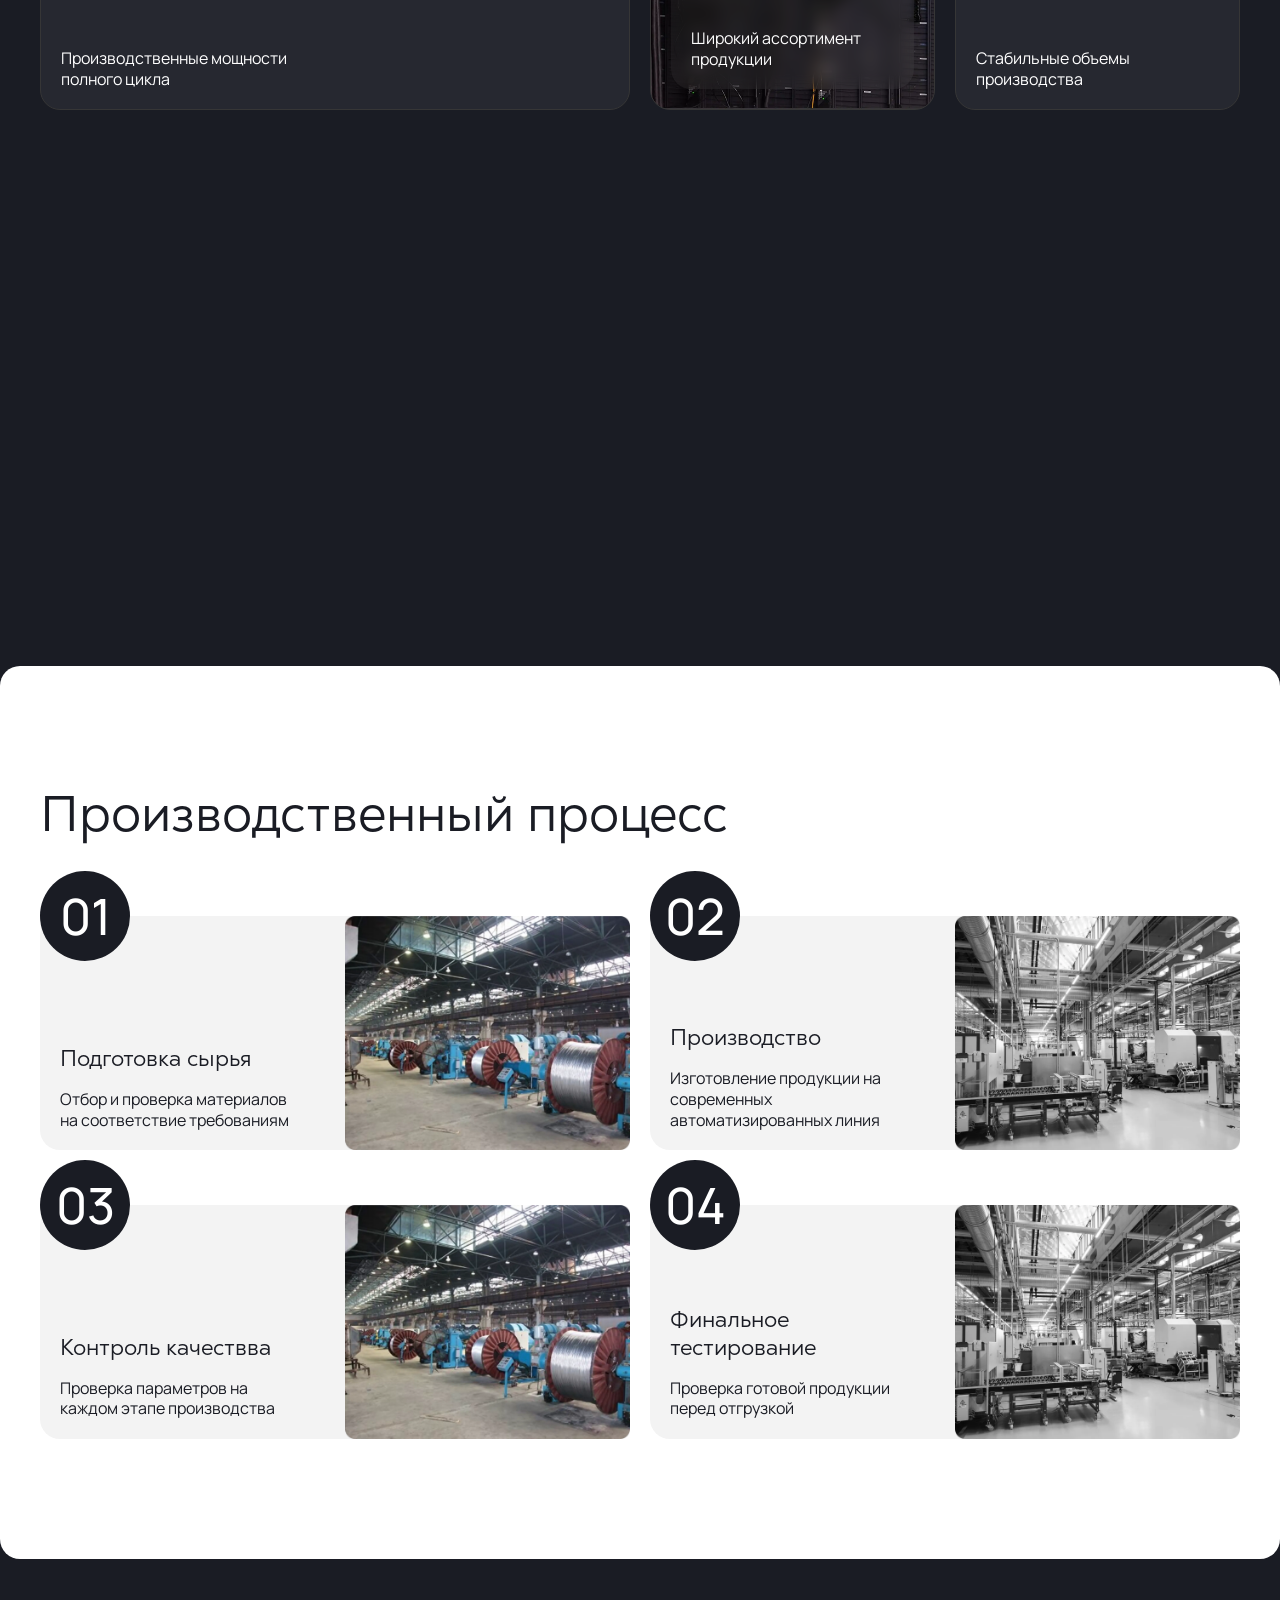
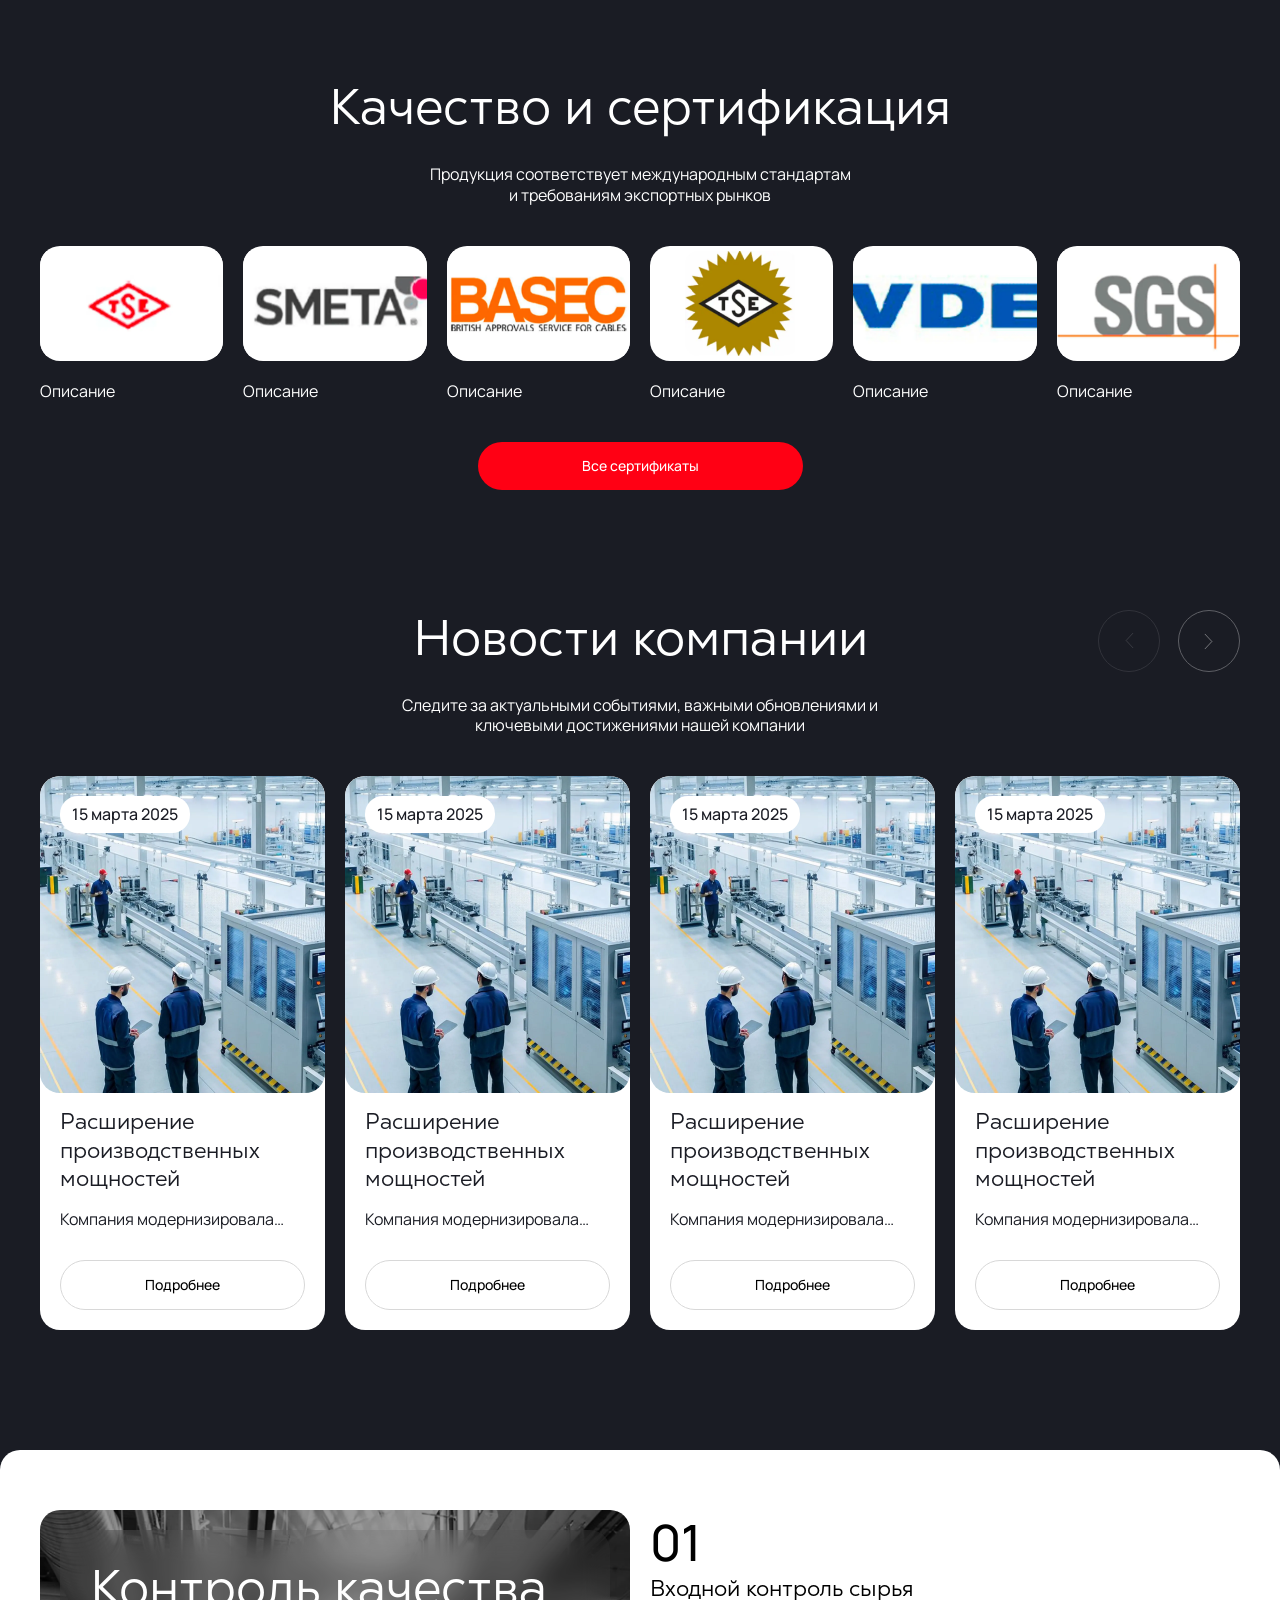
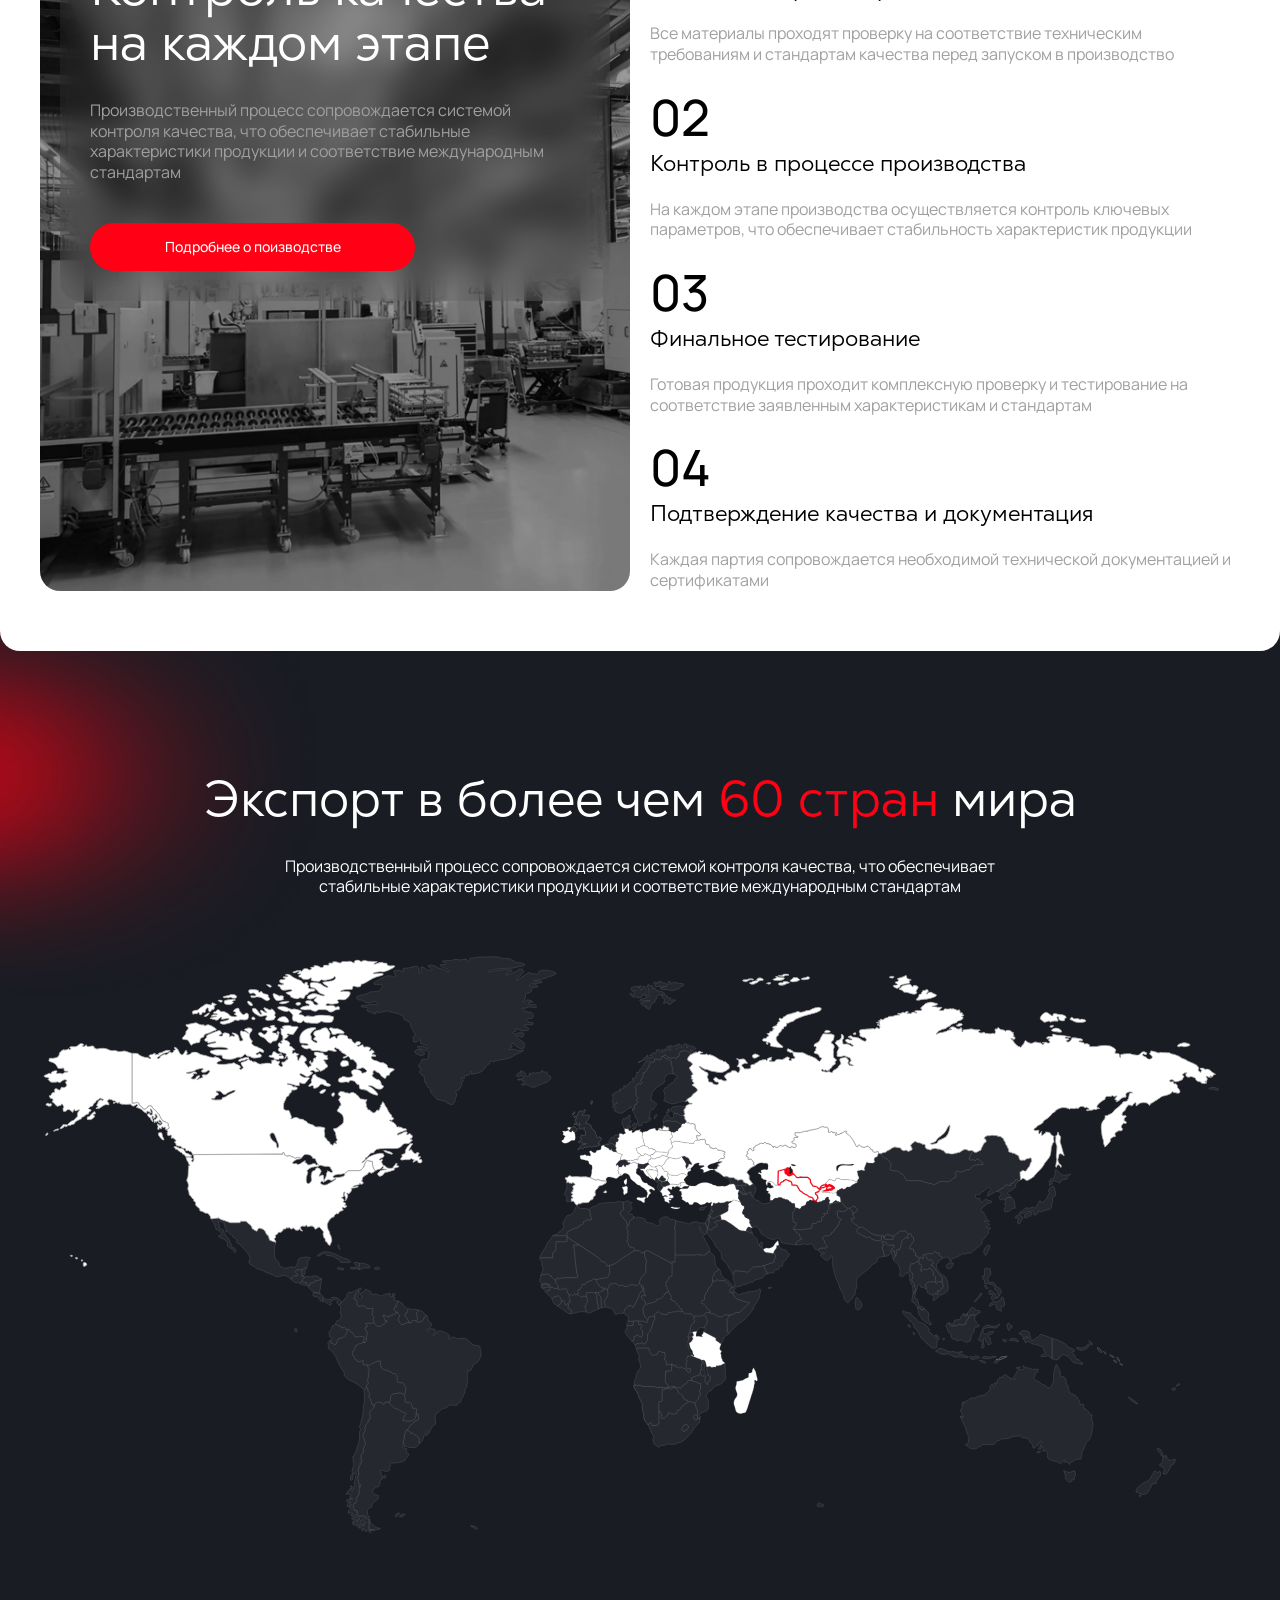
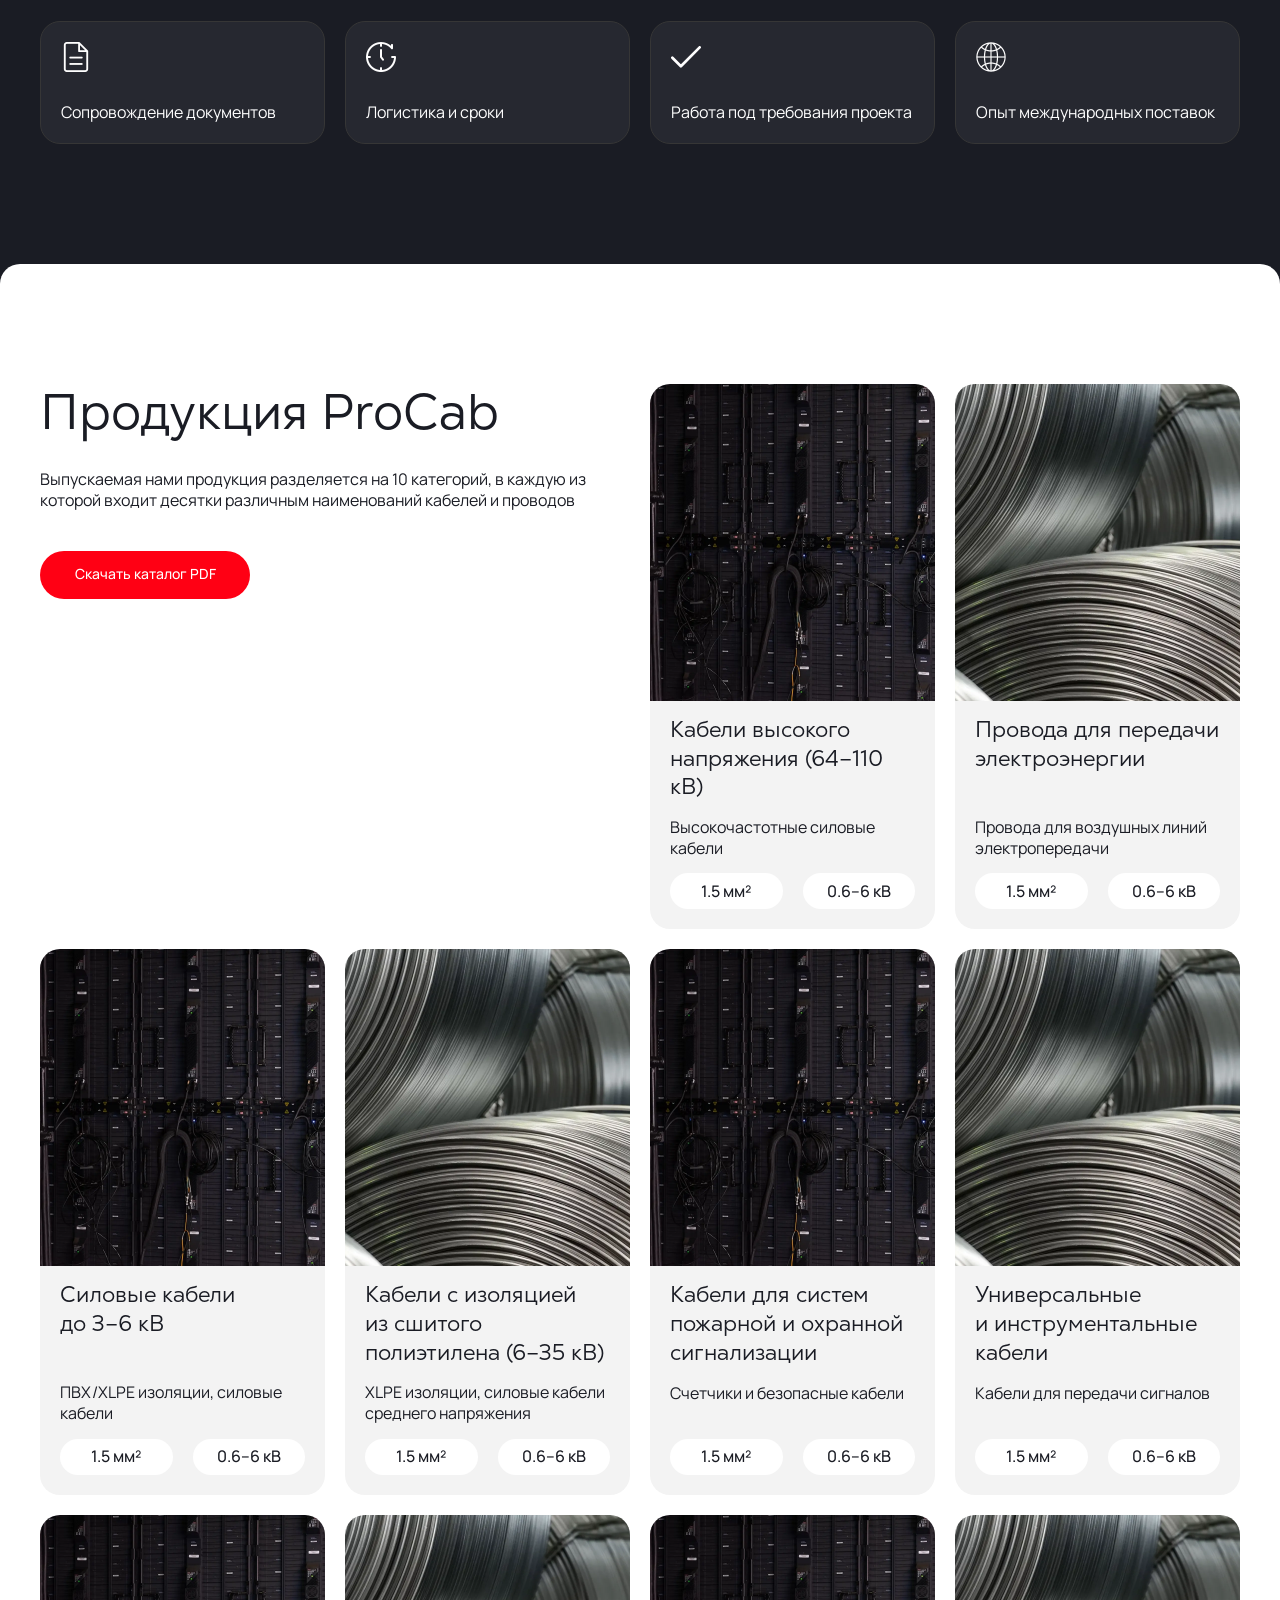
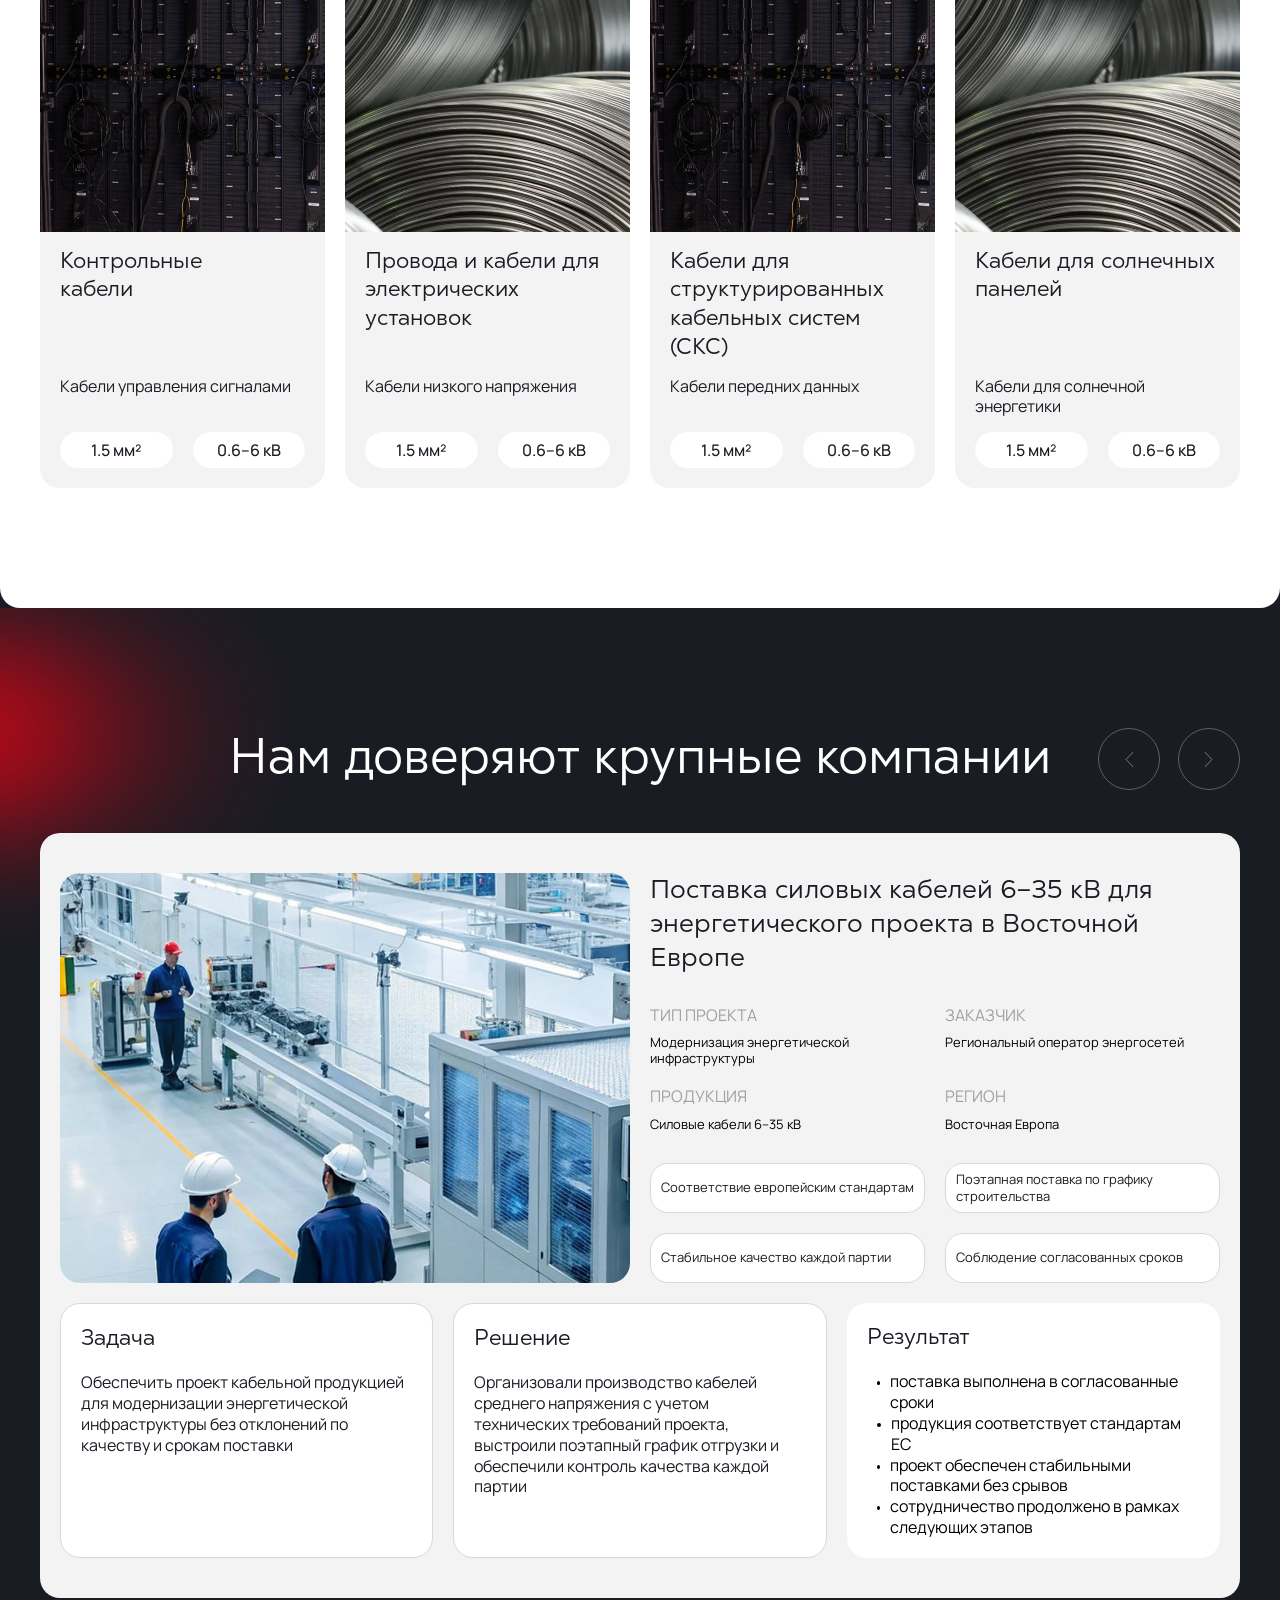
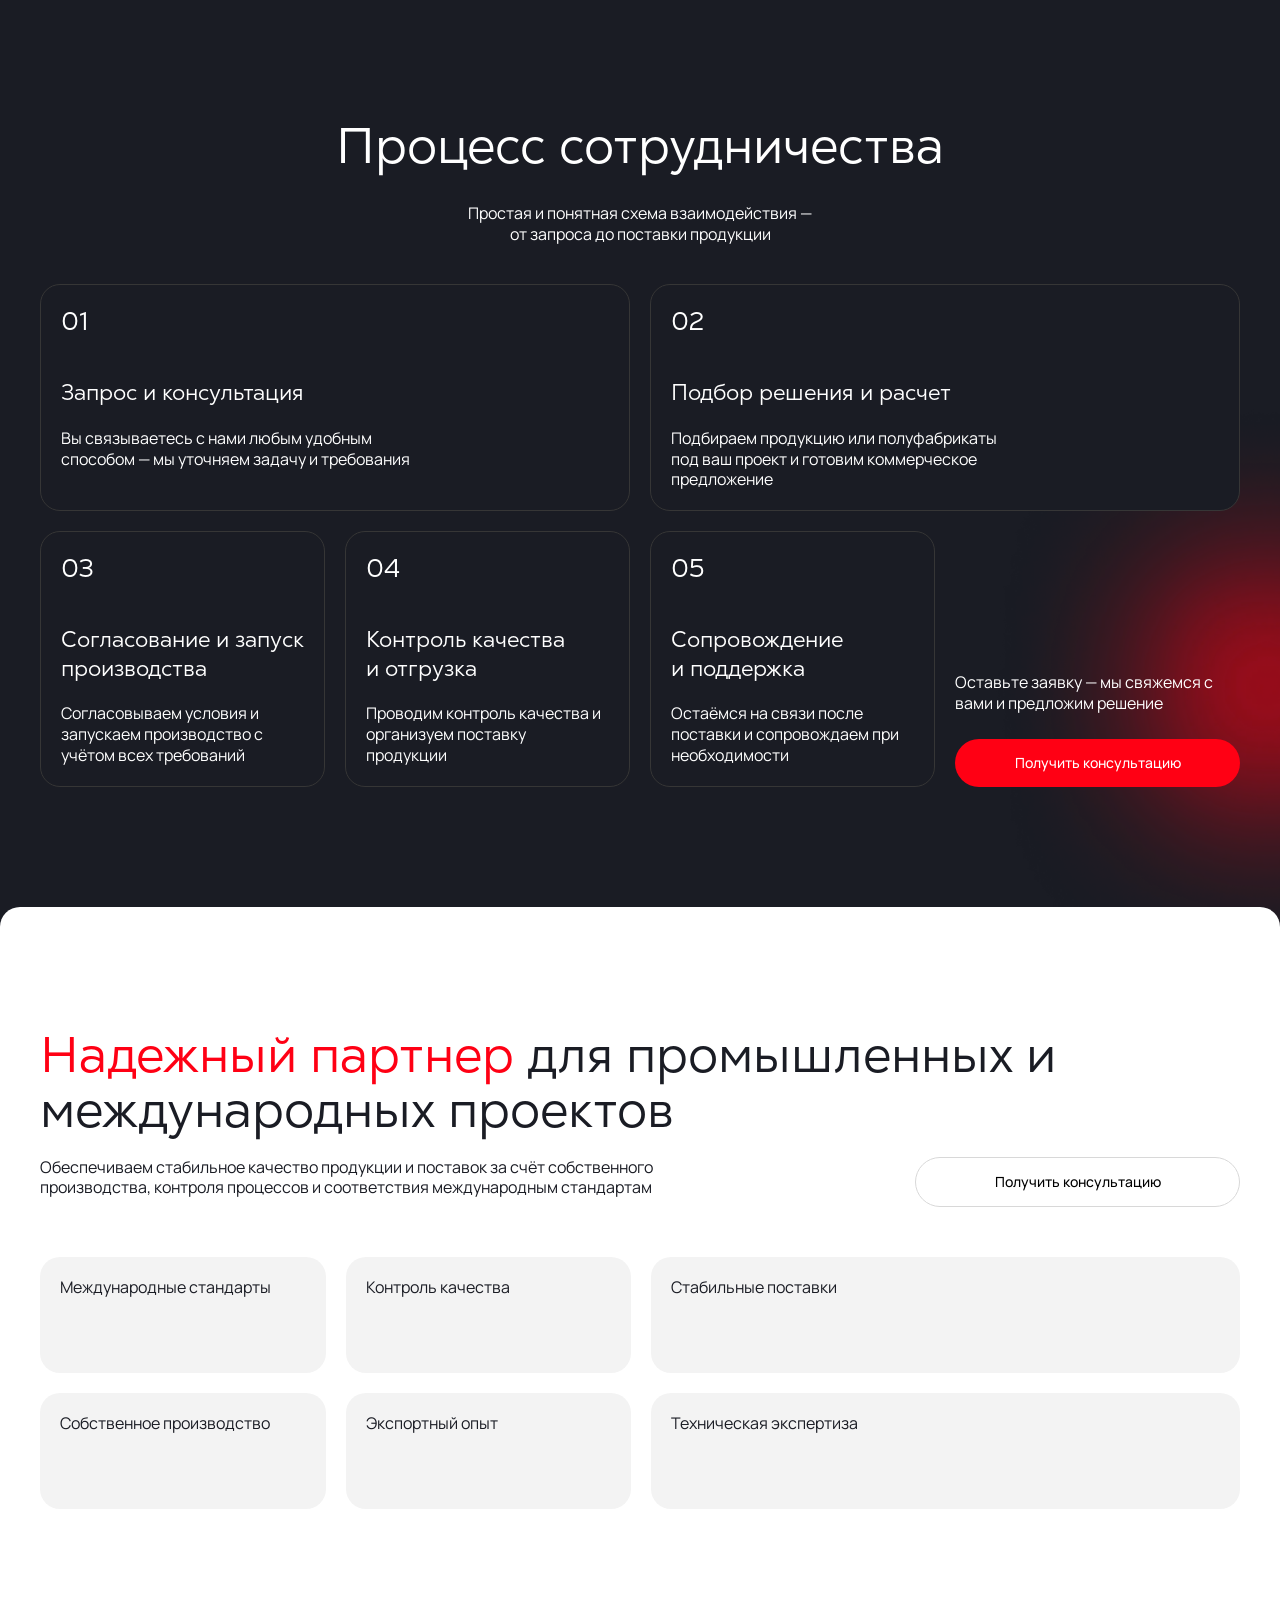
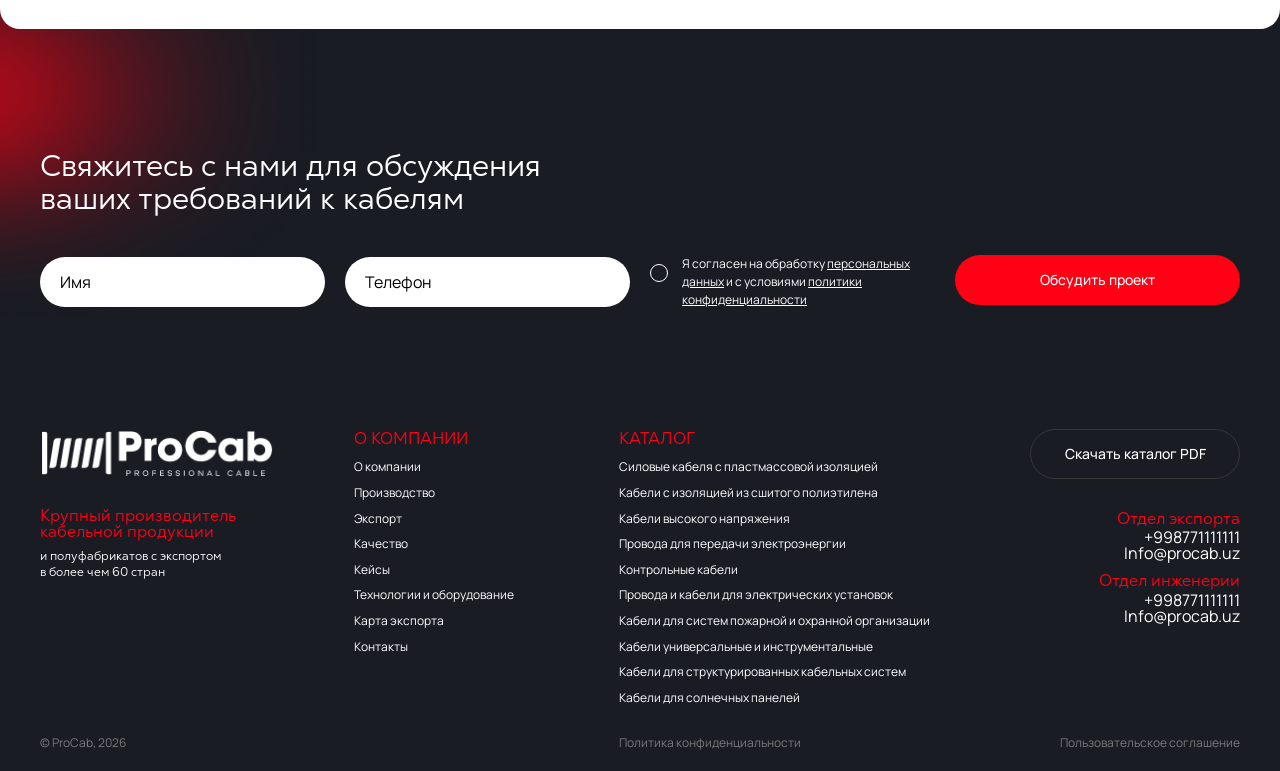
